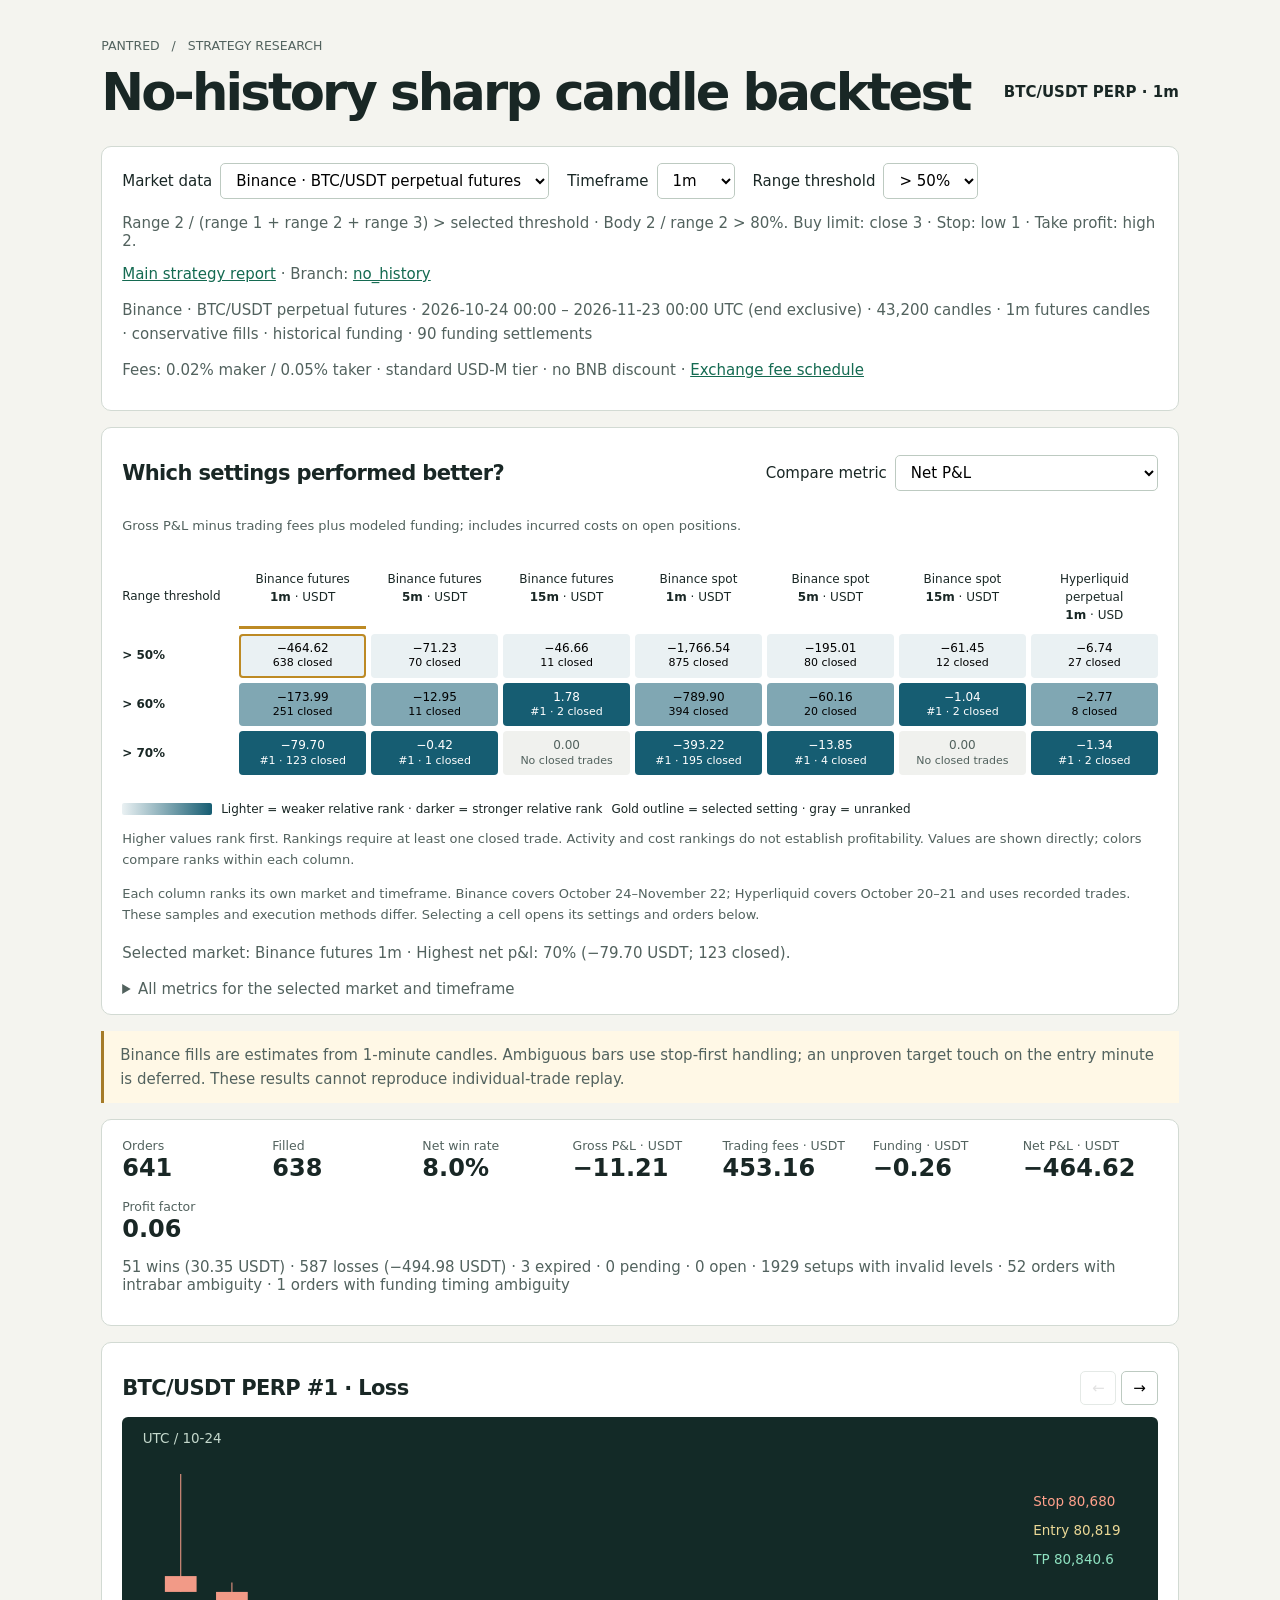
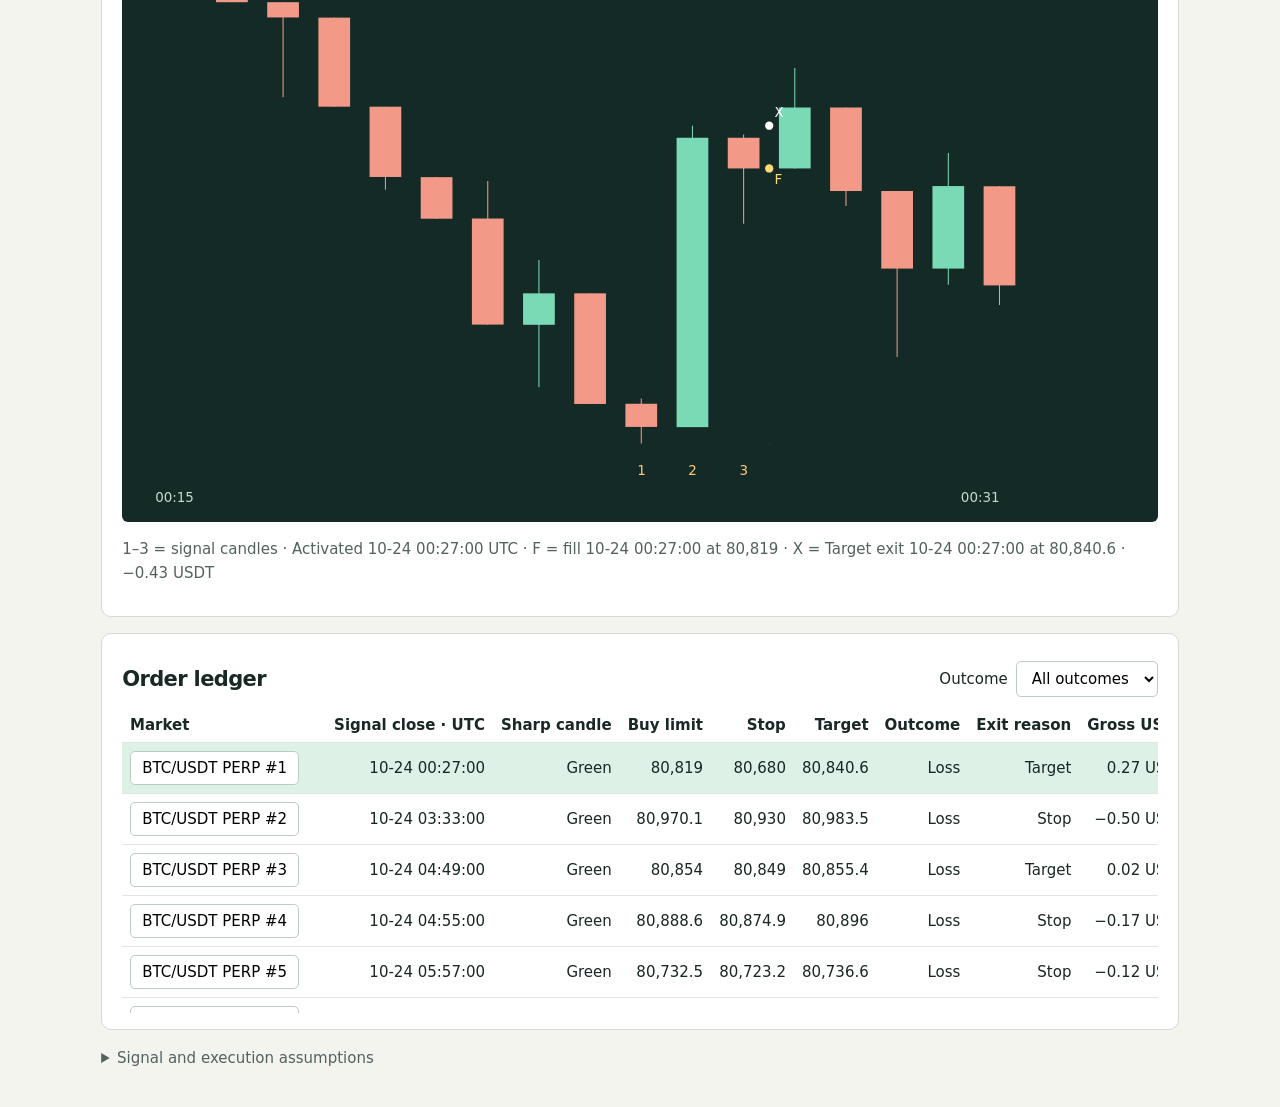
==== no_history/index.html @ 3986bbcd "Publish no_history three-candle report (source bc26a7e)" ====
<!doctype html>
<html lang="en">
<meta charset="utf-8">
<meta name="viewport" content="width=device-width,initial-scale=1">
<meta name="description" content="Sharp-candle strategy research using Binance perpetual futures, historical funding, spot history and Hyperliquid recorded trades.">
<title>Pantred · No-history sharp candle backtest</title>
<style>
*{box-sizing:border-box}body{margin:0;background:#f4f4ef;color:#192725;font:15px Inter,system-ui,sans-serif}main{max-width:1180px;margin:auto;padding:36px 4vw}header,nav,.bar{display:flex;align-items:center;justify-content:space-between;gap:14px;flex-wrap:wrap}h1{font-size:clamp(29px,4vw,52px);margin:8px 0;letter-spacing:-.055em}h2{font-size:21px;letter-spacing:-.03em}small,p,summary{color:#52625e}summary{cursor:pointer}a{color:#146a51}select,button{font:inherit;padding:7px 11px;border:1px solid #bdcac1;background:white;border-radius:5px;cursor:pointer}select{max-width:100%}button:disabled{opacity:.4}section{background:white;padding:16px 20px;border:1px solid #d2dad3;border-radius:10px;margin:16px 0}.stats{display:grid;grid-template-columns:repeat(auto-fit,minmax(130px,1fr));gap:15px}.stats b{display:block;font-size:24px}svg{width:100%;display:block;background:#132a27;border-radius:6px}table{width:100%;border-collapse:collapse;font-variant-numeric:tabular-nums}td,th{padding:8px;text-align:right;white-space:nowrap;border-bottom:1px solid #e1e6df}td:first-child,th:first-child{text-align:left}tbody tr{cursor:pointer}tr.selected{background:#ddf1e7}.scroll{overflow:auto;max-height:305px}th{position:sticky;top:0;background:white}.loss{color:#a43f38}.win{color:#146a51}#trade{line-height:1.6}label{display:inline-flex;align-items:center;gap:8px;flex-wrap:wrap}#preview details{margin:10px 0}#preview summary{padding:6px 0}#preview svg{max-width:600px}.notice{padding:12px 16px;border-left:3px solid #a57b28;background:#fff8e6;line-height:1.6}.source{line-height:1.6}#controls{justify-content:flex-start;gap:18px}#assumptions{line-height:1.65}#loadError{color:#a43f38}
@media(max-width:550px){main{padding:22px 4vw}section{padding:14px}#controls label{width:100%;justify-content:space-between}#controls select{max-width:70%}.stats{grid-template-columns:repeat(2,1fr)}}
.comparison-scroll{overflow-x:auto}.comparison-grid{display:grid;grid-template-columns:112px repeat(var(--market-count),minmax(105px,1fr));gap:5px;min-width:880px;margin:15px 0}.comparison-grid .axis{font-size:12px;line-height:1.4;align-self:center}.comparison-grid .column{text-align:center;padding:5px;font-size:12px;line-height:1.5}.comparison-grid .column.active{box-shadow:inset 0 -3px #bd8a24}.heat-cell{position:relative;border:0;border-radius:4px;padding:7px 3px;min-height:43px;font-size:12px;font-variant-numeric:tabular-nums;line-height:1.3}.heat-cell small{display:block;color:inherit;font-size:11px}.heat-cell.current{outline:2px solid #bd8a24;outline-offset:-2px}.heat-cell.unranked{background:#f0f1ee;color:#52625e}.comparison-legend{display:flex;align-items:center;gap:9px;flex-wrap:wrap;font-size:12px;margin:12px 0}.comparison-gradient{width:90px;height:12px;background:linear-gradient(90deg,#eaf1f3,#165d72);border-radius:2px}.comparison-caption{font-size:13px;line-height:1.6}.comparison-table{max-height:440px;overflow:auto;margin-top:12px}.comparison-table td,.comparison-table th{font-size:13px}.comparison-table caption{text-align:left;padding:8px 0;color:#52625e}.comparison-table th:first-child,.comparison-table td:first-child{position:sticky;left:0;background:white;z-index:1}.comparison-table tr.selected td:first-child{background:#ddf1e7}.comparison-table th:first-child{z-index:3}#comparisonSummary{line-height:1.6}#comparisonMetric{max-width:100%}
</style>
<main>
<small>PANTRED &nbsp; / &nbsp; STRATEGY RESEARCH</small>
<header><h1>No-history sharp candle backtest</h1><strong id="marketBadge">BTC/USDT · 1m</strong></header>
<div id="interactive" hidden>
<section aria-label="Backtest selection">
<nav id="controls" aria-label="Market data and strategy parameters">
<label>Market data <select id="market"><option value="binance-futures">Binance · BTC/USDT perpetual futures</option><option value="binance">Binance · BTC/USDT spot</option><option value="hyperliquid">Hyperliquid · BTC perpetual</option></select></label>
<label>Timeframe <select id="timeframe"></select></label>
<label>Range threshold <select id="threshold"></select></label>
</nav>
<p>Range 2 / (range 1 + range 2 + range 3) &gt; selected threshold · Body 2 / range 2 &gt; 80%. Buy limit: close 3 · Stop: low 1 · Take profit: high 2.</p>
<p><a href="/pantred/">Main strategy report</a> · Branch: <a href="https://github.com/amrhsnd/pantred/tree/no_history">no_history</a></p>
<p class="source" id="datasetInfo"></p><p id="feeInfo"></p>
</section>
<section aria-labelledby="comparisonTitle">
<nav><h2 id="comparisonTitle">Which settings performed better?</h2><label>Compare metric <select id="comparisonMetric"></select></label></nav>
<p id="comparisonDescription" class="comparison-caption"></p>
<div class="comparison-scroll" role="region" aria-label="Settings comparison across markets and timeframes">
<div id="comparisonGrid" class="comparison-grid" role="group" aria-label="Metric heatmap; choose a result to open its strategy settings"></div>
</div>
<div class="comparison-legend"><span class="comparison-gradient" aria-hidden="true"></span><span>Lighter = weaker relative rank · darker = stronger relative rank</span><span>Gold outline = selected setting · gray = unranked</span></div>
<p id="comparisonRule" class="comparison-caption"></p>
<p class="comparison-caption">Each column ranks its own market and timeframe. Binance covers October 24–November 22; Hyperliquid covers October 20–21 and uses recorded trades. These samples and execution methods differ. Selecting a cell opens its settings and orders below.</p>
<p id="comparisonSummary" aria-live="polite"></p>
<details><summary>All metrics for the selected market and timeframe</summary><div class="comparison-table"><table><caption id="comparisonTableCaption"></caption><thead id="comparisonTableHead"></thead><tbody id="comparisonTableBody"></tbody></table></div></details>
</section>
<p class="notice" id="executionNote"></p>
<section><div class="stats" id="stats"></div><p id="totals"></p></section>
<section><nav><h2 id="chartTitle">Order detail</h2><div><button id="prev" aria-label="Previous order">←</button> <button id="next" aria-label="Next order">→</button></div></nav><svg id="chart" viewBox="0 0 1000 680" role="img" aria-label="Candlestick chart with signal candles, order levels, fill and exit"></svg><p id="trade"></p></section>
<section><nav><h2>Order ledger</h2><label>Outcome <select id="filter"><option>All outcomes</option><option>Win</option><option>Loss</option><option>Flat</option><option>Expired</option><option>Pending</option><option>Open</option></select></label></nav><div class="scroll"><table><thead><tr><th>Market</th><th>Signal close · UTC</th><th>Sharp candle</th><th>Buy limit</th><th>Stop</th><th>Target</th><th>Outcome</th><th>Exit reason</th><th id="grossHeader">Gross USDT</th><th id="feesHeader">Fees USDT</th><th id="fundingHeader">Funding USDT</th><th id="netHeader">Net USDT</th><th>Entry liquidity</th><th>Intrabar ambiguity</th><th>Funding timing ambiguity</th></tr></thead><tbody id="rows"></tbody></table></div></section>
<details id="assumptions"><summary>Signal and execution assumptions</summary>
<p>Only the last three completed candles are used. Length means high minus low, including wicks. Candle 2 is sharp when its range is strictly greater than <span id="thresholdText"></span>% of the sum of all three ranges, and its body |close − open| is strictly greater than 80% of its own range. No earlier history or color filter is used; zero-range candles cannot be sharp.</p>
<p>Both sharp colors can generate buys, regardless of candle 3’s color. The buy limit is close 3, stop is low 1, and take profit is high 2. Only stop &lt; entry &lt; target qualifies. Orders activate after candle 3 and expire after 10 minutes if unfilled, for every signal timeframe. Filled positions remain open until an exit or the end of available data.</p>
<p>Each order uses 1,000 units of the quote currency as independent notional and can overlap others. This is a setup study without an account balance or capital constraint. Net P&amp;L deducts all incurred trading fees including open entry fees and includes available historical futures funding; unrealized gains/losses are excluded. Win rate and profit factor use closed trades after fees and modeled funding. Leverage, margin/liquidation, extra slippage, queue priority, exchange order-size rounding and liquidity constraints are not modeled. Historical funding is included for Binance futures; Hyperliquid funding remains excluded from its original replay.</p>
<p id="executionDetails"></p><p id="fundingDetails"></p><p>Fee schedules are tier assumptions, not authenticated account rates or a reconstruction of historical promotions. Binance's standard spot and USD-M fee assumptions were checked November 23, 2026. <a href="https://www.binance.com/en/fee/trading">Binance spot fees</a> · <a href="https://www.binance.com/en/fee/futureFee">Binance futures fees</a> · <a href="https://hyperliquid.gitbook.io/hyperliquid-docs/trading/fees">Hyperliquid fees</a>.</p>
</details>
</div>
<p id="loadError" hidden>The interactive view could not start. A limited Binance 1m preview is shown below.</p>
<section id="preview"><p><b>Binance BTC/USDT perpetual futures · October 24–November 22, 2026 · 1m.</b> Limited preview: up to three orders per setting. Enable JavaScript for complete results and the market/timeframe selectors. Futures fees use 0.02% maker / 0.05% taker, with historical funding and conservative minute-candle fills.</p><p>Choose a setting, then tap an order to see its chart. F marks the fill and X marks the exit.</p><details open><summary><b>&gt; 50% range threshold</b> · net $-2.61</summary><p>3 orders · 3 filled</p><details open><summary>#1 · 10-24 00:27:00 UTC · Loss · net $-0.43</summary><p>Entry 80819 · Stop 80680 · Target 80840.6</p><svg viewBox="0 0 336 284" role="img" aria-label="BTC candlesticks with entry, stop and target"><path stroke="#f29a87" d="M19.43 25.00V70.77"/><path stroke="#f29a87" stroke-width="14.17" d="M19.43 25.10v45.56"/><path stroke="#f29a87" d="M42.29 70.67V113.09"/><path stroke="#f29a87" stroke-width="14.17" d="M42.29 70.67v35.95"/><path stroke="#f29a87" d="M65.14 106.61V128.08"/><path stroke="#f29a87" stroke-width="14.17" d="M65.14 106.71v21.26"/><path stroke="#f29a87" d="M88.00 108.64V182.25"/><path stroke="#f29a87" stroke-width="14.17" d="M88.00 127.87v54.27"/><path stroke="#7adab5" d="M110.86 149.04V214.14"/><path stroke="#7adab5" stroke-width="14.17" d="M110.86 182.25v-16.10"/><path stroke="#f29a87" d="M133.71 166.15V222.75"/><path stroke="#f29a87" stroke-width="14.17" d="M133.71 166.15v56.60"/><path stroke="#f29a87" d="M156.57 220.02V243.00"/><path stroke="#f29a87" stroke-width="14.17" d="M156.57 222.65v11.85"/><text x="156.57" y="259" text-anchor="middle" fill="white" font-size="10">1</text><path stroke="#7adab5" d="M179.43 80.39V234.60"/><path stroke="#7adab5" stroke-width="14.17" d="M179.43 234.60v-148.03"/><text x="179.43" y="259" text-anchor="middle" fill="white" font-size="10">2</text><path stroke="#f29a87" d="M202.29 84.94V130.61"/><path stroke="#f29a87" stroke-width="14.17" d="M202.29 86.56v15.69"/><text x="202.29" y="259" text-anchor="middle" fill="white" font-size="10">3</text><path stroke="#7adab5" d="M225.14 50.82V102.36"/><path stroke="#7adab5" stroke-width="14.17" d="M225.14 102.26v-31.19"/><path stroke="#f29a87" d="M248.00 71.07V121.50"/><path stroke="#f29a87" stroke-width="14.17" d="M248.00 71.07v42.73"/><path stroke="#f29a87" d="M270.86 113.80V198.75"/><path stroke="#f29a87" stroke-width="14.17" d="M270.86 113.80v39.69"/><path stroke="#7adab5" d="M293.71 94.36V161.79"/><path stroke="#7adab5" stroke-width="14.17" d="M293.71 153.49v-42.22"/><path stroke="#f29a87" d="M316.57 111.27V172.12"/><path stroke="#f29a87" stroke-width="14.17" d="M316.57 111.37v50.73"/><path stroke="#ffdb77" stroke-dasharray="4 2" d="M213.71 102.26H213.71"/><path stroke="#ffa18b" stroke-dasharray="4 2" d="M213.71 243.00H213.71"/><path stroke="#8ee1c0" stroke-dasharray="4 2" d="M213.71 80.39H213.71"/><circle cx="213.71" cy="102.26" r="2.8" fill="white"/><text x="213.71" y="116.26" fill="white" font-size="12">F</text><circle cx="213.71" cy="80.39" r="2.8" fill="white"/><text x="213.71" y="75.39" fill="white" font-size="12">X</text><text x="8" y="278" fill="white" font-size="11">10-24 00:18:00 UTC</text></svg></details><details ><summary>#2 · 10-24 03:33:00 UTC · Loss · net $-1.49</summary><p>Entry 80970.1 · Stop 80930 · Target 80983.5</p><svg viewBox="0 0 336 284" role="img" aria-label="BTC candlesticks with entry, stop and target"><path stroke="#f29a87" d="M16.42 94.85V141.68"/><path stroke="#f29a87" stroke-width="10.44" d="M16.42 128.63v4.09"/><path stroke="#f29a87" d="M33.26 132.46V188.50"/><path stroke="#f29a87" stroke-width="10.44" d="M33.26 132.46v35.82"/><path stroke="#7adab5" d="M50.11 168.03V168.29"/><path stroke="#7adab5" stroke-width="10.44" d="M50.11 168.29v0.70"/><path stroke="#f29a87" d="M66.95 168.03V180.06"/><path stroke="#f29a87" stroke-width="10.44" d="M66.95 168.29v11.51"/><path stroke="#7adab5" d="M83.79 179.80V180.06"/><path stroke="#7adab5" stroke-width="10.44" d="M83.79 180.06v-0.26"/><path stroke="#7adab5" d="M100.63 179.29V180.06"/><path stroke="#7adab5" stroke-width="10.44" d="M100.63 180.06v-0.51"/><path stroke="#f29a87" d="M117.47 179.29V192.85"/><path stroke="#f29a87" stroke-width="10.44" d="M117.47 179.54v13.31"/><text x="117.47" y="259" text-anchor="middle" fill="white" font-size="10">1</text><path stroke="#7adab5" d="M134.32 55.96V192.59"/><path stroke="#7adab5" stroke-width="10.44" d="M134.32 192.59v-136.38"/><text x="134.32" y="259" text-anchor="middle" fill="white" font-size="10">2</text><path stroke="#f29a87" d="M151.16 25.00V90.25"/><path stroke="#f29a87" stroke-width="10.44" d="M151.16 56.22v34.03"/><text x="151.16" y="259" text-anchor="middle" fill="white" font-size="10">3</text><path stroke="#7adab5" d="M168.00 72.85V90.25"/><path stroke="#7adab5" stroke-width="10.44" d="M168.00 90.25v-17.40"/><path stroke="#f29a87" d="M184.84 72.85V103.30"/><path stroke="#f29a87" stroke-width="10.44" d="M184.84 73.10v30.19"/><path stroke="#f29a87" d="M201.68 103.04V149.35"/><path stroke="#f29a87" stroke-width="10.44" d="M201.68 103.30v45.80"/><path stroke="#f29a87" d="M218.53 142.70V184.41"/><path stroke="#f29a87" stroke-width="10.44" d="M218.53 149.35v17.65"/><path stroke="#7adab5" d="M235.37 141.68V167.01"/><path stroke="#7adab5" stroke-width="10.44" d="M235.37 166.75v-24.82"/><path stroke="#f29a87" d="M252.21 141.68V235.32"/><path stroke="#f29a87" stroke-width="10.44" d="M252.21 141.68v93.39"/><path stroke="#7adab5" d="M269.05 227.90V235.32"/><path stroke="#7adab5" stroke-width="10.44" d="M269.05 235.32v-7.16"/><path stroke="#7adab5" d="M285.89 218.95V243.00"/><path stroke="#7adab5" stroke-width="10.44" d="M285.89 228.16v-8.96"/><path stroke="#7adab5" d="M302.74 192.85V219.20"/><path stroke="#7adab5" stroke-width="10.44" d="M302.74 219.20v-26.10"/><path stroke="#7adab5" d="M319.58 187.48V193.11"/><path stroke="#7adab5" stroke-width="10.44" d="M319.58 192.85v-5.12"/><path stroke="#ffdb77" stroke-dasharray="4 2" d="M159.58 90.25H243.79"/><path stroke="#ffa18b" stroke-dasharray="4 2" d="M159.58 192.85H243.79"/><path stroke="#8ee1c0" stroke-dasharray="4 2" d="M159.58 55.96H243.79"/><circle cx="159.58" cy="90.25" r="2.8" fill="white"/><text x="159.58" y="104.25" fill="white" font-size="12">F</text><circle cx="243.79" cy="192.85" r="2.8" fill="white"/><text x="243.79" y="187.85" fill="white" font-size="12">X</text><text x="8" y="278" fill="white" font-size="11">10-24 03:24:00 UTC</text></svg></details><details ><summary>#3 · 10-24 04:49:00 UTC · Loss · net $-0.68</summary><p>Entry 80854 · Stop 80849 · Target 80855.4</p><svg viewBox="0 0 336 284" role="img" aria-label="BTC candlesticks with entry, stop and target"><path stroke="#7adab5" d="M19.43 173.43V215.17"/><path stroke="#7adab5" stroke-width="14.17" d="M19.43 215.17v-41.74"/><path stroke="#7adab5" d="M42.29 173.43V173.89"/><path stroke="#7adab5" stroke-width="14.17" d="M42.29 173.89v-0.46"/><path stroke="#f29a87" d="M65.14 173.43V219.81"/><path stroke="#f29a87" stroke-width="14.17" d="M65.14 173.89v45.92"/><path stroke="#7adab5" d="M88.00 219.34V219.81"/><path stroke="#7adab5" stroke-width="14.17" d="M88.00 219.81v0.70"/><path stroke="#7adab5" d="M110.86 171.11V219.81"/><path stroke="#7adab5" stroke-width="14.17" d="M110.86 219.81v-48.24"/><path stroke="#f29a87" d="M133.71 171.57V238.36"/><path stroke="#f29a87" stroke-width="14.17" d="M133.71 171.57v66.79"/><path stroke="#f29a87" d="M156.57 237.90V243.00"/><path stroke="#f29a87" stroke-width="14.17" d="M156.57 237.90v3.25"/><text x="156.57" y="259" text-anchor="middle" fill="white" font-size="10">1</text><path stroke="#7adab5" d="M179.43 213.31V241.14"/><path stroke="#7adab5" stroke-width="14.17" d="M179.43 241.14v-27.37"/><text x="179.43" y="259" text-anchor="middle" fill="white" font-size="10">2</text><path stroke="#f29a87" d="M202.29 205.89V219.81"/><path stroke="#f29a87" stroke-width="14.17" d="M202.29 213.78v6.03"/><text x="202.29" y="259" text-anchor="middle" fill="white" font-size="10">3</text><path stroke="#7adab5" d="M225.14 173.43V219.81"/><path stroke="#7adab5" stroke-width="14.17" d="M225.14 219.81v-45.92"/><path stroke="#7adab5" d="M248.00 132.14V173.89"/><path stroke="#7adab5" stroke-width="14.17" d="M248.00 173.89v-41.28"/><path stroke="#7adab5" d="M270.86 122.40V132.61"/><path stroke="#7adab5" stroke-width="14.17" d="M270.86 132.61v-10.20"/><path stroke="#7adab5" d="M293.71 122.40V122.87"/><path stroke="#7adab5" stroke-width="14.17" d="M293.71 122.87v-0.46"/><path stroke="#7adab5" d="M316.57 25.00V122.87"/><path stroke="#7adab5" stroke-width="14.17" d="M316.57 122.87v-97.40"/><path stroke="#ffdb77" stroke-dasharray="4 2" d="M213.71 219.81H213.71"/><path stroke="#ffa18b" stroke-dasharray="4 2" d="M213.71 243.00H213.71"/><path stroke="#8ee1c0" stroke-dasharray="4 2" d="M213.71 213.31H213.71"/><circle cx="213.71" cy="219.81" r="2.8" fill="white"/><text x="213.71" y="233.81" fill="white" font-size="12">F</text><circle cx="213.71" cy="213.31" r="2.8" fill="white"/><text x="213.71" y="208.31" fill="white" font-size="12">X</text><text x="8" y="278" fill="white" font-size="11">10-24 04:40:00 UTC</text></svg></details></details><details ><summary><b>&gt; 60% range threshold</b> · net $-3.10</summary><p>3 orders · 3 filled</p><details ><summary>#1 · 10-24 00:27:00 UTC · Loss · net $-0.43</summary><p>Entry 80819 · Stop 80680 · Target 80840.6</p><svg viewBox="0 0 336 284" role="img" aria-label="BTC candlesticks with entry, stop and target"><path stroke="#f29a87" d="M19.43 25.00V70.77"/><path stroke="#f29a87" stroke-width="14.17" d="M19.43 25.10v45.56"/><path stroke="#f29a87" d="M42.29 70.67V113.09"/><path stroke="#f29a87" stroke-width="14.17" d="M42.29 70.67v35.95"/><path stroke="#f29a87" d="M65.14 106.61V128.08"/><path stroke="#f29a87" stroke-width="14.17" d="M65.14 106.71v21.26"/><path stroke="#f29a87" d="M88.00 108.64V182.25"/><path stroke="#f29a87" stroke-width="14.17" d="M88.00 127.87v54.27"/><path stroke="#7adab5" d="M110.86 149.04V214.14"/><path stroke="#7adab5" stroke-width="14.17" d="M110.86 182.25v-16.10"/><path stroke="#f29a87" d="M133.71 166.15V222.75"/><path stroke="#f29a87" stroke-width="14.17" d="M133.71 166.15v56.60"/><path stroke="#f29a87" d="M156.57 220.02V243.00"/><path stroke="#f29a87" stroke-width="14.17" d="M156.57 222.65v11.85"/><text x="156.57" y="259" text-anchor="middle" fill="white" font-size="10">1</text><path stroke="#7adab5" d="M179.43 80.39V234.60"/><path stroke="#7adab5" stroke-width="14.17" d="M179.43 234.60v-148.03"/><text x="179.43" y="259" text-anchor="middle" fill="white" font-size="10">2</text><path stroke="#f29a87" d="M202.29 84.94V130.61"/><path stroke="#f29a87" stroke-width="14.17" d="M202.29 86.56v15.69"/><text x="202.29" y="259" text-anchor="middle" fill="white" font-size="10">3</text><path stroke="#7adab5" d="M225.14 50.82V102.36"/><path stroke="#7adab5" stroke-width="14.17" d="M225.14 102.26v-31.19"/><path stroke="#f29a87" d="M248.00 71.07V121.50"/><path stroke="#f29a87" stroke-width="14.17" d="M248.00 71.07v42.73"/><path stroke="#f29a87" d="M270.86 113.80V198.75"/><path stroke="#f29a87" stroke-width="14.17" d="M270.86 113.80v39.69"/><path stroke="#7adab5" d="M293.71 94.36V161.79"/><path stroke="#7adab5" stroke-width="14.17" d="M293.71 153.49v-42.22"/><path stroke="#f29a87" d="M316.57 111.27V172.12"/><path stroke="#f29a87" stroke-width="14.17" d="M316.57 111.37v50.73"/><path stroke="#ffdb77" stroke-dasharray="4 2" d="M213.71 102.26H213.71"/><path stroke="#ffa18b" stroke-dasharray="4 2" d="M213.71 243.00H213.71"/><path stroke="#8ee1c0" stroke-dasharray="4 2" d="M213.71 80.39H213.71"/><circle cx="213.71" cy="102.26" r="2.8" fill="white"/><text x="213.71" y="116.26" fill="white" font-size="12">F</text><circle cx="213.71" cy="80.39" r="2.8" fill="white"/><text x="213.71" y="75.39" fill="white" font-size="12">X</text><text x="8" y="278" fill="white" font-size="11">10-24 00:18:00 UTC</text></svg></details><details ><summary>#2 · 10-24 03:33:00 UTC · Loss · net $-1.49</summary><p>Entry 80970.1 · Stop 80930 · Target 80983.5</p><svg viewBox="0 0 336 284" role="img" aria-label="BTC candlesticks with entry, stop and target"><path stroke="#f29a87" d="M16.42 94.85V141.68"/><path stroke="#f29a87" stroke-width="10.44" d="M16.42 128.63v4.09"/><path stroke="#f29a87" d="M33.26 132.46V188.50"/><path stroke="#f29a87" stroke-width="10.44" d="M33.26 132.46v35.82"/><path stroke="#7adab5" d="M50.11 168.03V168.29"/><path stroke="#7adab5" stroke-width="10.44" d="M50.11 168.29v0.70"/><path stroke="#f29a87" d="M66.95 168.03V180.06"/><path stroke="#f29a87" stroke-width="10.44" d="M66.95 168.29v11.51"/><path stroke="#7adab5" d="M83.79 179.80V180.06"/><path stroke="#7adab5" stroke-width="10.44" d="M83.79 180.06v-0.26"/><path stroke="#7adab5" d="M100.63 179.29V180.06"/><path stroke="#7adab5" stroke-width="10.44" d="M100.63 180.06v-0.51"/><path stroke="#f29a87" d="M117.47 179.29V192.85"/><path stroke="#f29a87" stroke-width="10.44" d="M117.47 179.54v13.31"/><text x="117.47" y="259" text-anchor="middle" fill="white" font-size="10">1</text><path stroke="#7adab5" d="M134.32 55.96V192.59"/><path stroke="#7adab5" stroke-width="10.44" d="M134.32 192.59v-136.38"/><text x="134.32" y="259" text-anchor="middle" fill="white" font-size="10">2</text><path stroke="#f29a87" d="M151.16 25.00V90.25"/><path stroke="#f29a87" stroke-width="10.44" d="M151.16 56.22v34.03"/><text x="151.16" y="259" text-anchor="middle" fill="white" font-size="10">3</text><path stroke="#7adab5" d="M168.00 72.85V90.25"/><path stroke="#7adab5" stroke-width="10.44" d="M168.00 90.25v-17.40"/><path stroke="#f29a87" d="M184.84 72.85V103.30"/><path stroke="#f29a87" stroke-width="10.44" d="M184.84 73.10v30.19"/><path stroke="#f29a87" d="M201.68 103.04V149.35"/><path stroke="#f29a87" stroke-width="10.44" d="M201.68 103.30v45.80"/><path stroke="#f29a87" d="M218.53 142.70V184.41"/><path stroke="#f29a87" stroke-width="10.44" d="M218.53 149.35v17.65"/><path stroke="#7adab5" d="M235.37 141.68V167.01"/><path stroke="#7adab5" stroke-width="10.44" d="M235.37 166.75v-24.82"/><path stroke="#f29a87" d="M252.21 141.68V235.32"/><path stroke="#f29a87" stroke-width="10.44" d="M252.21 141.68v93.39"/><path stroke="#7adab5" d="M269.05 227.90V235.32"/><path stroke="#7adab5" stroke-width="10.44" d="M269.05 235.32v-7.16"/><path stroke="#7adab5" d="M285.89 218.95V243.00"/><path stroke="#7adab5" stroke-width="10.44" d="M285.89 228.16v-8.96"/><path stroke="#7adab5" d="M302.74 192.85V219.20"/><path stroke="#7adab5" stroke-width="10.44" d="M302.74 219.20v-26.10"/><path stroke="#7adab5" d="M319.58 187.48V193.11"/><path stroke="#7adab5" stroke-width="10.44" d="M319.58 192.85v-5.12"/><path stroke="#ffdb77" stroke-dasharray="4 2" d="M159.58 90.25H243.79"/><path stroke="#ffa18b" stroke-dasharray="4 2" d="M159.58 192.85H243.79"/><path stroke="#8ee1c0" stroke-dasharray="4 2" d="M159.58 55.96H243.79"/><circle cx="159.58" cy="90.25" r="2.8" fill="white"/><text x="159.58" y="104.25" fill="white" font-size="12">F</text><circle cx="243.79" cy="192.85" r="2.8" fill="white"/><text x="243.79" y="187.85" fill="white" font-size="12">X</text><text x="8" y="278" fill="white" font-size="11">10-24 03:24:00 UTC</text></svg></details><details ><summary>#3 · 10-24 04:55:00 UTC · Loss · net $-1.17</summary><p>Entry 80888.6 · Stop 80874.9 · Target 80896</p><svg viewBox="0 0 336 284" role="img" aria-label="BTC candlesticks with entry, stop and target"><path stroke="#f29a87" d="M18.00 194.31V198.37"/><path stroke="#f29a87" stroke-width="12.40" d="M18.00 194.31v2.58"/><path stroke="#7adab5" d="M38.00 174.76V196.89"/><path stroke="#7adab5" stroke-width="12.40" d="M38.00 196.89v-21.76"/><path stroke="#f29a87" d="M58.00 168.86V179.92"/><path stroke="#f29a87" stroke-width="12.40" d="M58.00 175.13v4.80"/><path stroke="#7adab5" d="M78.00 143.04V179.92"/><path stroke="#7adab5" stroke-width="12.40" d="M78.00 179.92v-36.52"/><path stroke="#7adab5" d="M98.00 110.21V143.41"/><path stroke="#7adab5" stroke-width="12.40" d="M98.00 143.41v-32.83"/><path stroke="#7adab5" d="M118.00 102.46V110.58"/><path stroke="#7adab5" stroke-width="12.40" d="M118.00 110.58v-8.12"/><path stroke="#7adab5" d="M138.00 102.46V102.83"/><path stroke="#7adab5" stroke-width="12.40" d="M138.00 102.83v-0.37"/><text x="138.00" y="259" text-anchor="middle" fill="white" font-size="10">1</text><path stroke="#7adab5" d="M158.00 25.00V102.83"/><path stroke="#7adab5" stroke-width="12.40" d="M158.00 102.83v-77.46"/><text x="158.00" y="259" text-anchor="middle" fill="white" font-size="10">2</text><path stroke="#f29a87" d="M178.00 25.00V52.30"/><path stroke="#f29a87" stroke-width="12.40" d="M178.00 25.00v27.30"/><text x="178.00" y="259" text-anchor="middle" fill="white" font-size="10">3</text><path stroke="#7adab5" d="M198.00 47.13V102.46"/><path stroke="#7adab5" stroke-width="12.40" d="M198.00 52.30v-5.16"/><path stroke="#7adab5" d="M218.00 41.97V47.13"/><path stroke="#7adab5" stroke-width="12.40" d="M218.00 47.13v-5.16"/><path stroke="#f29a87" d="M238.00 41.97V132.71"/><path stroke="#f29a87" stroke-width="12.40" d="M238.00 42.34v90.37"/><path stroke="#f29a87" d="M258.00 132.34V132.71"/><path stroke="#f29a87" stroke-width="12.40" d="M258.00 132.34v0.37"/><path stroke="#f29a87" d="M278.00 132.71V170.70"/><path stroke="#f29a87" stroke-width="12.40" d="M278.00 132.71v35.78"/><path stroke="#7adab5" d="M298.00 158.53V168.49"/><path stroke="#7adab5" stroke-width="12.40" d="M298.00 168.49v-9.59"/><path stroke="#f29a87" d="M318.00 158.53V243.00"/><path stroke="#f29a87" stroke-width="12.40" d="M318.00 158.90v84.10"/><path stroke="#ffdb77" stroke-dasharray="4 2" d="M188.00 52.30H228.00"/><path stroke="#ffa18b" stroke-dasharray="4 2" d="M188.00 102.83H228.00"/><path stroke="#8ee1c0" stroke-dasharray="4 2" d="M188.00 25.00H228.00"/><circle cx="188.00" cy="52.30" r="2.8" fill="white"/><text x="188.00" y="66.30" fill="white" font-size="12">F</text><circle cx="228.00" cy="102.83" r="2.8" fill="white"/><text x="228.00" y="97.83" fill="white" font-size="12">X</text><text x="8" y="278" fill="white" font-size="11">10-24 04:46:00 UTC</text></svg></details></details><details ><summary><b>&gt; 70% range threshold</b> · net $-2.27</summary><p>3 orders · 3 filled</p><details ><summary>#1 · 10-24 04:55:00 UTC · Loss · net $-1.17</summary><p>Entry 80888.6 · Stop 80874.9 · Target 80896</p><svg viewBox="0 0 336 284" role="img" aria-label="BTC candlesticks with entry, stop and target"><path stroke="#f29a87" d="M18.00 194.31V198.37"/><path stroke="#f29a87" stroke-width="12.40" d="M18.00 194.31v2.58"/><path stroke="#7adab5" d="M38.00 174.76V196.89"/><path stroke="#7adab5" stroke-width="12.40" d="M38.00 196.89v-21.76"/><path stroke="#f29a87" d="M58.00 168.86V179.92"/><path stroke="#f29a87" stroke-width="12.40" d="M58.00 175.13v4.80"/><path stroke="#7adab5" d="M78.00 143.04V179.92"/><path stroke="#7adab5" stroke-width="12.40" d="M78.00 179.92v-36.52"/><path stroke="#7adab5" d="M98.00 110.21V143.41"/><path stroke="#7adab5" stroke-width="12.40" d="M98.00 143.41v-32.83"/><path stroke="#7adab5" d="M118.00 102.46V110.58"/><path stroke="#7adab5" stroke-width="12.40" d="M118.00 110.58v-8.12"/><path stroke="#7adab5" d="M138.00 102.46V102.83"/><path stroke="#7adab5" stroke-width="12.40" d="M138.00 102.83v-0.37"/><text x="138.00" y="259" text-anchor="middle" fill="white" font-size="10">1</text><path stroke="#7adab5" d="M158.00 25.00V102.83"/><path stroke="#7adab5" stroke-width="12.40" d="M158.00 102.83v-77.46"/><text x="158.00" y="259" text-anchor="middle" fill="white" font-size="10">2</text><path stroke="#f29a87" d="M178.00 25.00V52.30"/><path stroke="#f29a87" stroke-width="12.40" d="M178.00 25.00v27.30"/><text x="178.00" y="259" text-anchor="middle" fill="white" font-size="10">3</text><path stroke="#7adab5" d="M198.00 47.13V102.46"/><path stroke="#7adab5" stroke-width="12.40" d="M198.00 52.30v-5.16"/><path stroke="#7adab5" d="M218.00 41.97V47.13"/><path stroke="#7adab5" stroke-width="12.40" d="M218.00 47.13v-5.16"/><path stroke="#f29a87" d="M238.00 41.97V132.71"/><path stroke="#f29a87" stroke-width="12.40" d="M238.00 42.34v90.37"/><path stroke="#f29a87" d="M258.00 132.34V132.71"/><path stroke="#f29a87" stroke-width="12.40" d="M258.00 132.34v0.37"/><path stroke="#f29a87" d="M278.00 132.71V170.70"/><path stroke="#f29a87" stroke-width="12.40" d="M278.00 132.71v35.78"/><path stroke="#7adab5" d="M298.00 158.53V168.49"/><path stroke="#7adab5" stroke-width="12.40" d="M298.00 168.49v-9.59"/><path stroke="#f29a87" d="M318.00 158.53V243.00"/><path stroke="#f29a87" stroke-width="12.40" d="M318.00 158.90v84.10"/><path stroke="#ffdb77" stroke-dasharray="4 2" d="M188.00 52.30H228.00"/><path stroke="#ffa18b" stroke-dasharray="4 2" d="M188.00 102.83H228.00"/><path stroke="#8ee1c0" stroke-dasharray="4 2" d="M188.00 25.00H228.00"/><circle cx="188.00" cy="52.30" r="2.8" fill="white"/><text x="188.00" y="66.30" fill="white" font-size="12">F</text><circle cx="228.00" cy="102.83" r="2.8" fill="white"/><text x="228.00" y="97.83" fill="white" font-size="12">X</text><text x="8" y="278" fill="white" font-size="11">10-24 04:46:00 UTC</text></svg></details><details ><summary>#2 · 10-24 11:33:00 UTC · Loss · net $-0.40</summary><p>Entry 80559.1 · Stop 80535.7 · Target 80559.2</p><svg viewBox="0 0 336 284" role="img" aria-label="BTC candlesticks with entry, stop and target"><path stroke="#7adab5" d="M18.67 142.75V194.79"/><path stroke="#7adab5" stroke-width="13.23" d="M18.67 194.37v-51.62"/><path stroke="#f29a87" d="M40.00 142.75V143.60"/><path stroke="#f29a87" stroke-width="13.23" d="M40.00 142.75v0.43"/><path stroke="#7adab5" d="M61.33 143.17V143.60"/><path stroke="#7adab5" stroke-width="13.23" d="M61.33 143.60v-0.43"/><path stroke="#f29a87" d="M82.67 143.17V181.99"/><path stroke="#f29a87" stroke-width="13.23" d="M82.67 143.17v38.82"/><path stroke="#f29a87" d="M104.00 181.57V243.00"/><path stroke="#f29a87" stroke-width="13.23" d="M104.00 181.99v61.01"/><path stroke="#7adab5" d="M125.33 242.57V243.00"/><path stroke="#7adab5" stroke-width="13.23" d="M125.33 243.00v-0.43"/><path stroke="#f29a87" d="M146.67 242.57V243.00"/><path stroke="#f29a87" stroke-width="13.23" d="M146.67 242.57v0.43"/><text x="146.67" y="259" text-anchor="middle" fill="white" font-size="10">1</text><path stroke="#7adab5" d="M168.00 142.75V243.00"/><path stroke="#7adab5" stroke-width="13.23" d="M168.00 243.00v-100.25"/><text x="168.00" y="259" text-anchor="middle" fill="white" font-size="10">2</text><path stroke="#f29a87" d="M189.33 142.75V143.17"/><path stroke="#f29a87" stroke-width="13.23" d="M189.33 142.75v0.43"/><text x="189.33" y="259" text-anchor="middle" fill="white" font-size="10">3</text><path stroke="#f29a87" d="M210.67 142.75V147.86"/><path stroke="#f29a87" stroke-width="13.23" d="M210.67 142.75v4.69"/><path stroke="#f29a87" d="M232.00 54.01V178.58"/><path stroke="#f29a87" stroke-width="13.23" d="M232.00 147.86v30.29"/><path stroke="#7adab5" d="M253.33 41.64V178.58"/><path stroke="#7adab5" stroke-width="13.23" d="M253.33 178.58v-136.94"/><path stroke="#7adab5" d="M274.67 33.53V42.92"/><path stroke="#7adab5" stroke-width="13.23" d="M274.67 41.64v-0.85"/><path stroke="#7adab5" d="M296.00 25.00V41.21"/><path stroke="#7adab5" stroke-width="13.23" d="M296.00 41.21v-15.78"/><path stroke="#f29a87" d="M317.33 25.00V62.12"/><path stroke="#f29a87" stroke-width="13.23" d="M317.33 25.00v36.69"/><path stroke="#ffdb77" stroke-dasharray="4 2" d="M200.00 143.17H221.33"/><path stroke="#ffa18b" stroke-dasharray="4 2" d="M200.00 243.00H221.33"/><path stroke="#8ee1c0" stroke-dasharray="4 2" d="M200.00 142.75H221.33"/><circle cx="200.00" cy="143.17" r="2.8" fill="white"/><text x="200.00" y="157.17" fill="white" font-size="12">F</text><circle cx="221.33" cy="142.75" r="2.8" fill="white"/><text x="221.33" y="137.75" fill="white" font-size="12">X</text><text x="8" y="278" fill="white" font-size="11">10-24 11:24:00 UTC</text></svg></details><details ><summary>#3 · 10-24 12:11:00 UTC · Loss · net $-0.70</summary><p>Entry 80568.3 · Stop 80554.3 · Target 80568.4</p><svg viewBox="0 0 336 284" role="img" aria-label="BTC candlesticks with entry, stop and target"><path stroke="#7adab5" d="M19.43 166.14V243.00"/><path stroke="#7adab5" stroke-width="14.17" d="M19.43 173.50v-6.00"/><path stroke="#7adab5" d="M42.29 80.18V171.17"/><path stroke="#7adab5" stroke-width="14.17" d="M42.29 167.49v-87.32"/><path stroke="#f29a87" d="M65.14 80.18V156.07"/><path stroke="#f29a87" stroke-width="14.17" d="M65.14 80.18v29.62"/><path stroke="#7adab5" d="M88.00 80.18V109.61"/><path stroke="#7adab5" stroke-width="14.17" d="M88.00 109.61v-6.58"/><path stroke="#f29a87" d="M110.86 103.02V116.58"/><path stroke="#f29a87" stroke-width="14.17" d="M110.86 103.22v13.36"/><path stroke="#f29a87" d="M133.71 116.38V140.20"/><path stroke="#f29a87" stroke-width="14.17" d="M133.71 116.58v23.43"/><path stroke="#f29a87" d="M156.57 140.20V143.29"/><path stroke="#f29a87" stroke-width="14.17" d="M156.57 140.20v2.90"/><text x="156.57" y="259" text-anchor="middle" fill="white" font-size="10">1</text><path stroke="#7adab5" d="M179.43 115.99V143.29"/><path stroke="#7adab5" stroke-width="14.17" d="M179.43 143.29v-27.30"/><text x="179.43" y="259" text-anchor="middle" fill="white" font-size="10">2</text><path stroke="#7adab5" d="M202.29 115.99V116.19"/><path stroke="#7adab5" stroke-width="14.17" d="M202.29 116.19v0.70"/><text x="202.29" y="259" text-anchor="middle" fill="white" font-size="10">3</text><path stroke="#7adab5" d="M225.14 87.73V116.19"/><path stroke="#7adab5" stroke-width="14.17" d="M225.14 116.19v-28.46"/><path stroke="#7adab5" d="M248.00 25.00V87.92"/><path stroke="#7adab5" stroke-width="14.17" d="M248.00 87.73v-33.49"/><path stroke="#f29a87" d="M270.86 54.23V63.33"/><path stroke="#f29a87" stroke-width="14.17" d="M270.86 54.43v8.91"/><path stroke="#7adab5" d="M293.71 61.98V63.33"/><path stroke="#7adab5" stroke-width="14.17" d="M293.71 63.14v-1.16"/><path stroke="#f29a87" d="M316.57 61.98V93.73"/><path stroke="#f29a87" stroke-width="14.17" d="M316.57 62.17v31.56"/><path stroke="#ffdb77" stroke-dasharray="4 2" d="M213.71 116.19H213.71"/><path stroke="#ffa18b" stroke-dasharray="4 2" d="M213.71 143.29H213.71"/><path stroke="#8ee1c0" stroke-dasharray="4 2" d="M213.71 115.99H213.71"/><circle cx="213.71" cy="116.19" r="2.8" fill="white"/><text x="213.71" y="130.19" fill="white" font-size="12">F</text><circle cx="213.71" cy="115.99" r="2.8" fill="white"/><text x="213.71" y="110.99" fill="white" font-size="12">X</text><text x="8" y="278" fill="white" font-size="11">10-24 12:02:00 UTC</text></svg></details></details></section>
</main>
<script>
'use strict';
/* Shared calculations for the settings comparison; usable in the browser and Node. */
(function (root) {
  'use strict';
  const definitions = [
    {key:'net', label:'Net P&L', unit:'money', direction:'desc', description:'Gross P&L minus trading fees plus modeled funding; includes incurred costs on open positions.'},
    {key:'average_net', label:'Average net per closed trade', unit:'money', direction:'desc', description:'Total net P&L of closed trades divided by closed trades.'},
    {key:'win_rate', label:'Net win rate', unit:'percent', direction:'desc', description:'Profitable closed trades divided by all closed trades, including flat trades.'},
    {key:'profit_factor', label:'Profit factor', unit:'ratio', direction:'desc', description:'Positive closed-trade net P&L divided by the absolute sum of negative closed-trade net P&L.'},
    {key:'gross', label:'Gross P&L', unit:'money', direction:'desc', description:'Closed-trade P&L before trading fees and funding.'},
    {key:'fees', label:'Trading fees', unit:'money', direction:'asc', description:'All incurred trading fees. Lower costs can also reflect fewer filled trades.'},
    {key:'funding', label:'Funding cash flow', unit:'money', direction:'desc', description:'Modeled historical funding receipts minus payments. Available for Binance futures only.'},
    {key:'orders', label:'Orders', unit:'count', direction:'desc', description:'All valid generated orders; a larger count is activity, not profitability.'},
    {key:'filled', label:'Filled orders', unit:'count', direction:'desc', description:'Orders that filled, including positions still open.'},
    {key:'closed', label:'Closed trades', unit:'count', direction:'desc', description:'Filled trades that exited before the data ended.'},
    {key:'wins', label:'Wins', unit:'count', direction:'desc', description:'Closed trades with positive net P&L after fees and modeled funding.'},
    {key:'losses', label:'Losses', unit:'count', direction:'asc', description:'Closed trades with negative net P&L.'},
    {key:'flat', label:'Flat trades', unit:'count', direction:'desc', description:'Closed trades with zero net P&L.'},
    {key:'expired', label:'Expired orders', unit:'count', direction:'asc', description:'Orders that reached their entry expiration without filling.'},
    {key:'pending', label:'Pending orders', unit:'count', direction:'asc', description:'Unfilled orders whose entry expiration extends beyond the data end.'},
    {key:'open', label:'Open positions', unit:'count', direction:'asc', description:'Filled positions without an exit before the data ended; unrealized P&L is excluded.'},
    {key:'invalid', label:'Invalid setups', unit:'count', direction:'asc', description:'Candidate signals skipped because their entry, stop and target levels were invalid.'},
    {key:'ambiguous', label:'Intrabar ambiguity', unit:'count', direction:'asc', description:'Orders affected by unknown within-minute fill/exit ordering; candle replays only.'},
    {key:'funding_ambiguous', label:'Funding timing ambiguity', unit:'count', direction:'asc', description:'Orders with funding settlements in a possible entry/exit minute; Binance futures only.'},
  ];
  function summarize(run, market) {
    const orders=run.orders, count=status=>orders.filter(o=>o.status===status).length;
    const closedOrders=orders.filter(o=>o.pnl!=null);
    const closed=closedOrders.length;
    const gains=closedOrders.reduce((sum,o)=>sum+Math.max(0,o.pnl),0);
    const losses=closedOrders.reduce((sum,o)=>sum+Math.max(0,-o.pnl),0);
    const gross=orders.reduce((sum,o)=>sum+(o.gross??0),0);
    const fees=orders.reduce((sum,o)=>sum+o.fees,0);
    const funding=market==='binance-futures'?orders.reduce((sum,o)=>sum+(o.funding??0),0):null;
    return {
      threshold:run.threshold, orders:orders.length,
      filled:orders.filter(o=>o.fill!=null).length, closed,
      wins:count('Win'), losses:count('Loss'), flat:count('Flat'),
      expired:count('Expired'), pending:count('Pending'), open:count('Open'), invalid:run.invalid,
      gross, fees, funding, net:gross-fees+(funding??0),
      average_net:closed?closedOrders.reduce((sum,o)=>sum+o.pnl,0)/closed:null,
      win_rate:closed?100*count('Win')/closed:null,
      profit_factor:losses?gains/losses:gains?Infinity:null,
      ambiguous:market.startsWith('binance')?orders.filter(o=>o.ambiguous).length:null,
      funding_ambiguous:market==='binance-futures'?orders.filter(o=>o.funding_ambiguous).length:null,
    };
  }
  function rank(rows, key) {
    const definition=definitions.find(d=>d.key===key);
    if(!definition)throw new Error('Unknown comparison metric: '+key);
    const eligible=rows.filter(r=>r.closed>0&&r[key]!=null);
    eligible.sort((a,b)=>a[key]===b[key]?a.threshold-b.threshold:
      (a[key]<b[key]?-1:1)*(definition.direction==='asc'?1:-1));
    const ranks=new Map();
    let previous,position=0;
    eligible.forEach((row,index)=>{
      if(index===0||row[key]!==previous)position=index+1;
      previous=row[key];ranks.set(row.threshold,position);
    });
    const lastRank=Math.max(1,...ranks.values());
    return rows.map(row=>{
      const position=ranks.get(row.threshold)??null;
      return {...row,rank:position,strength:position==null?null:lastRank===1?.5:1-(position-1)/(lastRank-1)};
    });
  }
  const api={definitions,summarize,rank};
  if(typeof module!=='undefined'&&module.exports)module.exports=api;
  else root.PantredMetrics=api;
})(globalThis);

const catalog=[{"market":"binance-futures","interval":"1m","step":60000,"start":1792800000000,"end":1795392000000,"window":"2026-10-24 00:00 \u2013 2026-11-23 00:00 UTC (end exclusive)","bars":[[1792800000000,81159.9,81160.0,81133.5,81133.5],[1792800060000,81133.5,81190.7,81122.4,81147.5],[1792800120000,81147.4,81163.4,81104.8,81112.1],[1792800180000,81112.1,81125.3,81104.2,81104.2],[1792800240000,81104.2,81135.6,81104.2,81127.3],[1792800300000,81127.3,81128.1,81094.5,81094.5],[1792800360000,81094.6,81120.6,81094.5,81120.6],[1792800420000,81120.6,81120.6,81035.1,81084.1],[1792800480000,81084.0,81093.8,81029.6,81029.6],[1792800540000,81029.6,81029.7,81000.3,81005.5],[1792800600000,81005.6,81028.2,81003.0,81011.2],[1792800660000,81011.2,81011.2,80988.3,80992.4],[1792800720000,80992.4,81009.7,80992.4,81007.7],[1792800780000,81007.8,81007.8,80963.2,80963.3],[1792800840000,80963.2,80963.3,80914.5,80916.2],[1792800900000,80916.2,80967.8,80908.2,80908.2],[1792800960000,80908.2,80912.9,80903.0,80903.0],[1792801020000,80903.0,80903.1,80855.0,80895.3],[1792801080000,80895.2,80895.3,80850.1,80850.2],[1792801140000,80850.2,80850.2,80808.3,80814.7],[1792801200000,80814.6,80814.7,80793.5,80793.6],[1792801260000,80793.7,80812.7,80740.0,80740.1],[1792801320000,80740.0,80772.8,80708.5,80755.9],[1792801380000,80755.9,80755.9,80700.0,80700.0],[1792801440000,80700.1,80702.7,80680.0,80688.4],[1792801500000,80688.3,80840.6,80688.3,80834.5],[1792801560000,80834.5,80836.1,80791.0,80819.0],[1792801620000,80819.0,80869.8,80818.9,80849.8],[1792801680000,80849.8,80849.8,80800.0,80807.6],[1792801740000,80807.6,80807.6,80723.7,80768.4],[1792801800000,80768.4,80826.8,80760.2,80810.1],[1792801860000,80810.0,80810.1,80750.0,80759.9],[1792801920000,80760.0,80762.5,80729.4,80739.9],[1792801980000,80740.0,80740.0,80700.0,80716.6],[1792802040000,80716.6,80784.1,80712.1,80736.1],[1792802100000,80736.0,80736.1,80680.0,80680.0],[1792802160000,80680.0,80708.5,80660.9,80660.9],[1792802220000,80661.0,80729.4,80660.9,80682.0],[1792802280000,80682.0,80693.1,80662.5,80664.1],[1792802340000,80664.1,80664.2,80633.4,80641.9],[1792802400000,80641.9,80642.0,80595.4,80596.4],[1792802460000,80596.3,80627.0,80592.0,80616.9],[1792802520000,80616.9,80627.0,80591.2,80591.2],[1792802580000,80591.3,80591.3,80574.1,80582.4],[1792802640000,80582.3,80632.6,80582.3,80618.9],[1792802700000,80619.2,80679.7,80584.3,80643.3],[1792802760000,80643.2,80648.4,80600.0,80601.6],[1792802820000,80601.7,80645.3,80600.0,80618.8],[1792802880000,80618.7,80679.1,80614.0,80649.3],[1792802940000,80649.2,80739.7,80640.2,80709.8],[1792803000000,80709.8,80709.8,80661.5,80685.2],[1792803060000,80685.3,80685.3,80661.5,80667.3],[1792803120000,80667.2,80709.8,80667.2,80700.1],[1792803180000,80700.0,80700.1,80666.6,80666.6],[1792803240000,80666.6,80699.8,80666.6,80683.2],[1792803300000,80683.2,80683.3,80612.0,80612.0],[1792803360000,80612.0,80622.5,80580.0,80616.1],[1792803420000,80616.0,80616.1,80585.0,80616.1],[1792803480000,80616.1,80661.1,80616.0,80657.5],[1792803540000,80657.5,80657.5,80580.1,80588.3],[1792803600000,80588.3,80683.1,80588.2,80683.0],[1792803660000,80683.0,80683.1,80651.3,80658.3],[1792803720000,80658.4,80658.4,80620.9,80631.8],[1792803780000,80631.9,80631.9,80586.4,80607.2],[1792803840000,80607.3,80638.5,80604.0,80635.9],[1792803900000,80635.9,80646.1,80600.9,80620.5],[1792803960000,80620.6,80659.9,80620.5,80655.1],[1792804020000,80655.0,80707.6,80648.0,80695.0],[1792804080000,80695.1,80709.1,80690.8,80696.6],[1792804140000,80696.7,80722.9,80696.6,80722.9],[1792804200000,80723.0,80725.3,80705.4,80721.2],[1792804260000,80721.2,80752.5,80721.1,80752.5],[1792804320000,80752.4,80752.5,80721.1,80723.3],[1792804380000,80723.2,80723.3,80709.7,80710.0],[1792804440000,80710.1,80736.4,80710.0,80733.1],[1792804500000,80733.1,80793.7,80733.1,80788.4],[1792804560000,80788.4,80807.4,80785.4,80807.4],[1792804620000,80807.4,80807.4,80786.3,80807.3],[1792804680000,80807.3,80822.4,80807.2,80822.3],[1792804740000,80822.3,80833.4,80810.4,80810.4],[1792804800000,80810.4,80810.4,80755.6,80764.8],[1792804860000,80764.7,80780.7,80750.2,80766.1],[1792804920000,80765.1,80809.8,80760.6,80809.7],[1792804980000,80809.7,80834.1,80809.7,80827.1],[1792805040000,80827.1,80841.0,80812.1,80812.1],[1792805100000,80812.2,80812.2,80759.8,80766.8],[1792805160000,80766.8,80766.8,80738.0,80754.2],[1792805220000,80754.3,80785.7,80754.3,80777.9],[1792805280000,80778.0,80804.1,80778.0,80790.1],[1792805340000,80790.0,80790.1,80776.5,80780.1],[1792805400000,80780.1,80780.1,80735.9,80736.0],[1792805460000,80736.0,80750.0,80731.0,80749.9],[1792805520000,80749.9,80790.0,80749.9,80790.0],[1792805580000,80789.9,80796.8,80763.8,80794.0],[1792805640000,80794.1,80804.1,80778.3,80778.3],[1792805700000,80778.4,80789.9,80761.8,80761.8],[1792805760000,80761.9,80766.5,80750.0,80750.1],[1792805820000,80750.0,80750.0,80688.0,80690.3],[1792805880000,80690.3,80750.1,80690.3,80750.0],[1792805940000,80750.0,80776.1,80750.0,80776.1],[1792806000000,80776.0,80791.2,80760.7,80791.0],[1792806060000,80791.0,80816.3,80782.9,80808.9],[1792806120000,80808.9,80835.7,80808.8,80823.9],[1792806180000,80824.0,80835.7,80800.9,80812.3],[1792806240000,80812.4,80824.0,80809.0,80812.0],[1792806300000,80812.0,80837.8,80811.9,80837.8],[1792806360000,80837.7,80850.0,80837.7,80850.0],[1792806420000,80850.0,80858.0,80850.0,80850.0],[1792806480000,80850.1,80866.0,80850.0,80862.3],[1792806540000,80862.3,80867.0,80859.0,80866.1],[1792806600000,80866.1,80874.0,80866.1,80868.1],[1792806660000,80868.1,80882.0,80868.1,80881.9],[1792806720000,80882.0,80919.0,80881.9,80919.0],[1792806780000,80919.0,80933.4,80918.9,80919.0],[1792806840000,80918.9,80919.0,80918.4,80918.4],[1792806900000,80918.4,80922.3,80918.4,80922.3],[1792806960000,80922.3,80935.0,80922.2,80934.9],[1792807020000,80934.9,80935.0,80922.2,80922.2],[1792807080000,80922.3,80922.3,80900.0,80900.0],[1792807140000,80900.1,80900.1,80900.0,80900.1],[1792807200000,80900.1,80900.1,80900.0,80900.1],[1792807260000,80900.1,80900.1,80866.8,80887.1],[1792807320000,80887.0,80895.2,80883.0,80887.0],[1792807380000,80887.1,80901.6,80885.0,80889.1],[1792807440000,80889.0,80889.1,80878.3,80885.2],[1792807500000,80885.2,80908.4,80885.2,80908.4],[1792807560000,80908.4,80909.6,80879.8,80882.9],[1792807620000,80882.9,80888.0,80882.9,80884.2],[1792807680000,80884.2,80919.6,80884.1,80912.6],[1792807740000,80912.5,80942.0,80912.5,80942.0],[1792807800000,80941.9,80948.1,80923.1,80923.1],[1792807860000,80923.1,80923.1,80888.1,80900.0],[1792807920000,80900.0,80908.6,80900.0,80908.5],[1792807980000,80908.6,80908.6,80903.0,80903.0],[1792808040000,80903.0,80904.1,80903.0,80904.1],[1792808100000,80904.0,80904.1,80878.0,80878.0],[1792808160000,80878.0,80878.1,80855.4,80855.6],[1792808220000,80855.5,80871.2,80855.5,80859.1],[1792808280000,80859.0,80859.1,80859.0,80859.0],[1792808340000,80859.1,80859.1,80817.8,80837.6],[1792808400000,80837.6,80837.7,80798.6,80830.0],[1792808460000,80830.0,80855.5,80829.9,80855.5],[1792808520000,80855.5,80855.5,80845.4,80845.4],[1792808580000,80845.4,80849.5,80840.0,80849.4],[1792808640000,80849.5,80862.5,80849.4,80862.5],[1792808700000,80862.4,80862.5,80851.5,80851.6],[1792808760000,80851.5,80851.6,80850.9,80851.0],[1792808820000,80850.9,80891.4,80850.9,80891.4],[1792808880000,80891.4,80909.8,80873.8,80909.7],[1792808940000,80909.7,80928.5,80909.7,80928.3],[1792809000000,80928.3,80928.4,80921.3,80925.1],[1792809060000,80925.0,80925.0,80900.6,80909.7],[1792809120000,80909.8,80922.1,80909.7,80914.7],[1792809180000,80914.6,80914.7,80914.6,80914.6],[1792809240000,80914.7,80920.7,80914.6,80920.7],[1792809300000,80920.6,80920.7,80912.7,80912.8],[1792809360000,80912.8,80916.8,80912.7,80916.8],[1792809420000,80916.7,80916.8,80904.0,80915.9],[1792809480000,80915.9,80940.0,80915.9,80931.3],[1792809540000,80931.4,80940.0,80931.3,80934.8],[1792809600000,80934.7,80945.3,80930.0,80935.0],[1792809660000,80935.1,80938.0,80920.6,80924.7],[1792809720000,80924.6,80924.7,80914.6,80919.9],[1792809780000,80919.9,80920.0,80890.9,80904.7],[1792809840000,80904.7,80904.8,80904.7,80904.7],[1792809900000,80904.7,80904.8,80900.6,80902.3],[1792809960000,80902.3,80946.7,80902.3,80937.7],[1792810020000,80937.8,80937.8,80927.6,80931.8],[1792810080000,80931.8,80933.7,80931.8,80933.6],[1792810140000,80933.6,80933.9,80919.2,80920.9],[1792810200000,80921.0,80921.0,80900.2,80902.2],[1792810260000,80902.3,80902.3,80901.2,80901.2],[1792810320000,80901.3,80907.9,80901.1,80907.6],[1792810380000,80907.7,80910.0,80907.6,80910.0],[1792810440000,80909.9,80910.0,80909.9,80909.9],[1792810500000,80909.9,80949.4,80909.9,80926.0],[1792810560000,80926.1,80926.1,80912.0,80912.0],[1792810620000,80912.0,80923.1,80912.0,80923.1],[1792810680000,80923.1,80947.7,80923.0,80947.7],[1792810740000,80947.8,80970.9,80947.7,80964.9],[1792810800000,80964.9,80965.0,80960.1,80960.1],[1792810860000,80960.1,80972.0,80960.1,80972.0],[1792810920000,80971.9,81033.5,80971.9,81000.0],[1792810980000,81000.0,81028.3,80999.9,81028.2],[1792811040000,81028.2,81075.8,81008.5,81008.5],[1792811100000,81008.6,81008.6,80986.0,80986.0],[1792811160000,80986.1,80986.1,80950.9,80951.0],[1792811220000,80951.0,80951.0,80942.8,80942.8],[1792811280000,80942.8,80942.8,80909.1,80915.0],[1792811340000,80915.0,80940.0,80915.0,80937.6],[1792811400000,80937.5,80937.5,80916.6,80932.2],[1792811460000,80932.3,80942.8,80932.3,80942.7],[1792811520000,80942.8,80954.5,80942.7,80954.5],[1792811580000,80954.4,80954.5,80937.5,80941.2],[1792811640000,80941.3,80950.4,80941.2,80950.3],[1792811700000,80950.4,80986.2,80950.4,80986.2],[1792811760000,80986.1,80986.1,80943.2,80949.9],[1792811820000,80950.0,80950.0,80925.1,80931.0],[1792811880000,80931.0,80931.1,80924.9,80928.9],[1792811940000,80928.9,80945.6,80928.9,80945.5],[1792812000000,80945.5,80958.2,80945.5,80958.2],[1792812060000,80958.2,80960.0,80958.1,80960.0],[1792812120000,80959.9,81006.7,80959.9,80998.3],[1792812180000,80998.3,80998.3,80955.0,80955.1],[1792812240000,80955.1,80968.3,80950.0,80953.5],[1792812300000,80953.6,80953.6,80931.7,80939.6],[1792812360000,80939.6,80939.7,80939.6,80939.6],[1792812420000,80939.6,80939.7,80935.0,80935.1],[1792812480000,80935.0,80935.1,80935.0,80935.1],[1792812540000,80935.0,80935.3,80935.0,80935.2],[1792812600000,80935.2,80935.3,80930.0,80930.0],[1792812660000,80930.1,80983.5,80930.1,80983.4],[1792812720000,80983.4,80995.6,80970.1,80970.1],[1792812780000,80970.1,80976.9,80970.1,80976.9],[1792812840000,80976.8,80976.9,80965.0,80965.0],[1792812900000,80965.0,80965.1,80947.0,80947.1],[1792812960000,80947.0,80949.6,80933.3,80940.1],[1792813020000,80940.2,80950.0,80940.1,80949.9],[1792813080000,80950.0,80950.0,80913.4,80913.5],[1792813140000,80913.4,80916.3,80913.4,80916.2],[1792813200000,80916.2,80919.8,80910.4,80919.7],[1792813260000,80919.7,80930.0,80919.7,80929.9],[1792813320000,80930.0,80932.1,80929.9,80932.0],[1792813380000,80932.0,80932.1,80918.5,80922.3],[1792813440000,80922.3,80922.4,80922.3,80922.3],[1792813500000,80922.3,80922.4,80905.5,80914.4],[1792813560000,80914.4,80922.4,80896.0,80920.6],[1792813620000,80920.6,80920.7,80912.5,80912.5],[1792813680000,80912.5,80915.8,80888.0,80888.0],[1792813740000,80888.1,80888.1,80857.0,80857.1],[1792813800000,80857.0,80857.1,80811.0,80817.9],[1792813860000,80817.9,80820.4,80815.2,80815.2],[1792813920000,80815.2,80823.4,80815.2,80823.3],[1792813980000,80823.4,80840.8,80823.3,80840.7],[1792814040000,80840.8,80858.5,80840.7,80858.4],[1792814100000,80858.5,80863.6,80850.0,80852.9],[1792814160000,80852.9,80860.1,80840.7,80840.8],[1792814220000,80840.7,80879.7,80840.7,80879.7],[1792814280000,80879.7,80938.2,80879.6,80938.2],[1792814340000,80938.2,80944.0,80920.8,80944.0],[1792814400000,80944.0,81014.6,80921.9,81008.6],[1792814460000,81008.6,81044.8,80990.3,81037.4],[1792814520000,81037.4,81079.3,81023.6,81057.3],[1792814580000,81057.2,81057.2,81019.0,81019.0],[1792814640000,81019.1,81044.0,81016.2,81040.0],[1792814700000,81039.9,81055.0,81011.2,81012.6],[1792814760000,81012.7,81012.7,80923.9,80926.2],[1792814820000,80926.1,80928.5,80872.3,80888.5],[1792814880000,80888.6,80899.0,80888.6,80889.8],[1792814940000,80889.8,80900.3,80889.8,80900.3],[1792815000000,80900.2,80900.3,80891.7,80891.8],[1792815060000,80891.8,80903.0,80891.0,80891.1],[1792815120000,80891.0,80891.0,80875.6,80875.6],[1792815180000,80875.6,80887.0,80866.6,80866.7],[1792815240000,80866.6,80877.9,80866.6,80873.7],[1792815300000,80873.7,80888.7,80873.7,80875.6],[1792815360000,80875.6,80875.6,80855.0,80855.1],[1792815420000,80855.1,80858.2,80845.5,80845.5],[1792815480000,80845.6,80850.0,80845.5,80846.0],[1792815540000,80845.9,80846.0,80845.9,80845.9],[1792815600000,80845.9,80854.0,80845.9,80847.5],[1792815660000,80847.4,80847.5,80812.0,80812.0],[1792815720000,80812.0,80829.6,80812.0,80829.5],[1792815780000,80829.6,80837.1,80829.5,80837.1],[1792815840000,80837.1,80860.6,80837.0,80852.9],[1792815900000,80852.8,80860.6,80840.7,80840.7],[1792815960000,80840.8,80840.8,80822.5,80822.5],[1792816020000,80822.5,80835.3,80822.5,80824.7],[1792816080000,80824.7,80826.5,80824.7,80826.5],[1792816140000,80826.4,80828.0,80826.4,80827.9],[1792816200000,80827.9,80849.0,80827.9,80849.0],[1792816260000,80848.9,80866.2,80848.9,80853.9],[1792816320000,80853.9,80861.7,80853.8,80855.5],[1792816380000,80855.5,80855.6,80855.5,80855.5],[1792816440000,80855.5,80862.3,80821.7,80821.7],[1792816500000,80821.7,80825.6,80821.7,80825.5],[1792816560000,80825.5,80834.9,80824.7,80830.4],[1792816620000,80830.4,80842.8,80830.4,80842.7],[1792816680000,80842.7,80855.9,80842.7,80855.8],[1792816740000,80855.9,80864.0,80855.0,80855.0],[1792816800000,80855.0,80864.0,80855.0,80864.0],[1792816860000,80863.9,80864.0,80863.9,80864.0],[1792816920000,80863.9,80864.0,80854.0,80854.0],[1792816980000,80854.0,80854.1,80854.0,80854.0],[1792817040000,80854.0,80864.5,80854.0,80864.4],[1792817100000,80864.4,80864.4,80850.0,80850.0],[1792817160000,80850.1,80850.1,80849.0,80849.4],[1792817220000,80849.4,80855.4,80849.4,80855.3],[1792817280000,80855.3,80857.0,80854.0,80854.0],[1792817340000,80854.0,80864.0,80854.0,80863.9],[1792817400000,80863.9,80872.9,80863.9,80872.8],[1792817460000,80872.8,80875.0,80872.8,80875.0],[1792817520000,80874.9,80875.0,80874.9,80875.0],[1792817580000,80874.9,80896.0,80874.9,80895.9],[1792817640000,80896.0,80896.0,80888.6,80888.6],[1792817700000,80888.6,80890.0,80875.0,80890.0],[1792817760000,80890.0,80891.4,80890.0,80891.4],[1792817820000,80891.3,80891.4,80866.8,80866.8],[1792817880000,80866.9,80866.9,80866.8,80866.8],[1792817940000,80866.8,80866.8,80856.5,80857.1],[1792818000000,80857.1,80859.8,80857.1,80859.7],[1792818060000,80859.7,80859.8,80836.9,80836.9],[1792818120000,80836.9,80849.1,80836.9,80837.8],[1792818180000,80837.8,80837.9,80837.8,80837.8],[1792818240000,80837.8,80837.8,80812.0,80814.2],[1792818300000,80814.3,80816.1,80814.2,80816.0],[1792818360000,80816.0,80816.1,80808.9,80809.0],[1792818420000,80809.0,80817.0,80803.3,80807.0],[1792818480000,80807.0,80827.9,80807.0,80827.8],[1792818540000,80827.9,80827.9,80811.2,80811.2],[1792818600000,80811.2,80811.3,80803.3,80803.3],[1792818660000,80803.3,80803.3,80795.3,80798.6],[1792818720000,80798.6,80804.4,80798.6,80804.4],[1792818780000,80804.3,80810.9,80803.4,80810.8],[1792818840000,80810.9,80816.1,80810.9,80814.6],[1792818900000,80814.6,80827.3,80813.3,80819.1],[1792818960000,80819.0,80824.0,80813.9,80819.6],[1792819020000,80819.6,80829.9,80815.2,80815.2],[1792819080000,80815.3,80820.0,80797.4,80797.4],[1792819140000,80797.4,80801.4,80797.4,80801.4],[1792819200000,80801.3,80801.4,80777.0,80777.1],[1792819260000,80777.0,80777.1,80756.5,80756.5],[1792819320000,80756.5,80756.6,80734.1,80734.2],[1792819380000,80734.1,80734.2,80701.4,80704.9],[1792819440000,80704.9,80709.9,80703.0,80703.1],[1792819500000,80703.0,80713.5,80701.3,80713.4],[1792819560000,80713.5,80738.3,80713.4,80738.2],[1792819620000,80738.2,80738.3,80702.0,80702.8],[1792819680000,80702.8,80707.8,80696.0,80705.1],[1792819740000,80705.1,80727.3,80705.1,80727.3],[1792819800000,80727.3,80745.4,80727.2,80737.3],[1792819860000,80737.3,80737.3,80690.0,80690.1],[1792819920000,80690.0,80696.9,80688.0,80696.8],[1792819980000,80696.8,80711.9,80687.0,80711.6],[1792820040000,80711.7,80722.8,80706.4,80722.8],[1792820100000,80722.7,80735.3,80722.7,80726.0],[1792820160000,80726.0,80751.4,80725.9,80751.3],[1792820220000,80751.4,80766.3,80722.8,80722.8],[1792820280000,80722.8,80722.8,80716.1,80717.4],[1792820340000,80717.4,80722.5,80710.7,80722.4],[1792820400000,80722.5,80722.5,80722.4,80722.4],[1792820460000,80722.4,80722.5,80719.6,80721.4],[1792820520000,80721.5,80733.6,80714.3,80714.3],[1792820580000,80714.4,80714.4,80683.9,80684.0],[1792820640000,80684.0,80725.0,80683.9,80725.0],[1792820700000,80725.0,80746.0,80724.9,80746.0],[1792820760000,80746.0,80746.0,80738.9,80743.0],[1792820820000,80743.0,80764.3,80742.9,80752.0],[1792820880000,80751.9,80752.0,80716.6,80717.5],[1792820940000,80717.5,80736.8,80716.7,80716.7],[1792821000000,80716.7,80716.8,80711.5,80716.5],[1792821060000,80716.6,80727.5,80716.5,80716.6],[1792821120000,80716.6,80727.5,80716.6,80718.4],[1792821180000,80718.4,80733.1,80718.3,80725.3],[1792821240000,80725.3,80725.4,80723.2,80723.2],[1792821300000,80723.2,80736.6,80723.2,80736.6],[1792821360000,80736.5,80736.6,80728.4,80732.5],[1792821420000,80732.4,80732.5,80722.3,80722.3],[1792821480000,80722.3,80727.4,80720.0,80727.4],[1792821540000,80727.4,80732.4,80723.6,80724.2],[1792821600000,80724.2,80724.3,80709.7,80718.7],[1792821660000,80718.7,80718.7,80692.6,80692.6],[1792821720000,80692.7,80692.7,80673.0,80673.1],[1792821780000,80673.1,80673.1,80657.1,80673.0],[1792821840000,80673.1,80705.5,80673.0,80691.6],[1792821900000,80691.7,80695.5,80659.6,80659.9],[1792821960000,80660.0,80669.9,80657.5,80669.8],[1792822020000,80669.8,80669.9,80652.0,80669.9],[1792822080000,80669.9,80686.0,80668.0,80686.0],[1792822140000,80685.9,80720.0,80685.9,80720.0],[1792822200000,80720.0,80734.9,80719.9,80725.0],[1792822260000,80725.1,80739.8,80710.7,80739.8],[1792822320000,80739.8,80776.3,80739.8,80776.3],[1792822380000,80776.3,80776.4,80752.3,80752.4],[1792822440000,80752.4,80752.4,80733.4,80733.4],[1792822500000,80733.5,80733.5,80722.1,80733.2],[1792822560000,80733.2,80777.2,80733.1,80777.2],[1792822620000,80777.1,80793.9,80777.1,80788.2],[1792822680000,80788.2,80788.2,80730.0,80730.0],[1792822740000,80730.0,80748.5,80730.0,80745.8],[1792822800000,80745.8,80745.8,80705.8,80705.8],[1792822860000,80705.8,80710.4,80700.0,80710.3],[1792822920000,80710.4,80754.6,80710.3,80752.9],[1792822980000,80753.0,80761.1,80751.0,80752.6],[1792823040000,80752.7,80754.1,80727.1,80732.6],[1792823100000,80732.5,80739.7,80727.1,80732.6],[1792823160000,80732.5,80750.0,80732.5,80749.9],[1792823220000,80750.0,80758.1,80749.9,80758.1],[1792823280000,80758.1,80759.0,80739.2,80745.6],[1792823340000,80745.5,80745.6,80745.4,80745.4],[1792823400000,80745.5,80764.8,80745.4,80764.7],[1792823460000,80764.7,80764.8,80746.5,80757.2],[1792823520000,80757.2,80769.6,80747.8,80747.8],[1792823580000,80747.8,80747.9,80726.4,80743.0],[1792823640000,80743.0,80759.1,80743.0,80750.7],[1792823700000,80750.7,80750.8,80731.2,80731.2],[1792823760000,80731.2,80740.0,80731.2,80739.9],[1792823820000,80739.9,80740.0,80725.0,80725.0],[1792823880000,80725.0,80739.8,80725.0,80739.8],[1792823940000,80739.7,80754.0,80739.7,80753.9],[1792824000000,80753.9,80759.0,80738.8,80758.9],[1792824060000,80758.9,80759.0,80744.5,80756.1],[1792824120000,80756.1,80759.0,80749.3,80749.3],[1792824180000,80749.3,80755.0,80731.6,80731.7],[1792824240000,80731.6,80731.7,80728.8,80728.8],[1792824300000,80728.8,80731.7,80726.3,80726.3],[1792824360000,80726.3,80742.4,80726.3,80734.4],[1792824420000,80734.3,80734.4,80726.6,80726.7],[1792824480000,80726.6,80726.7,80726.6,80726.7],[1792824540000,80726.7,80732.0,80726.6,80731.9],[1792824600000,80731.9,80738.4,80731.9,80738.3],[1792824660000,80738.3,80738.4,80725.0,80725.0],[1792824720000,80725.1,80731.0,80725.0,80730.9],[1792824780000,80730.9,80737.4,80725.0,80737.4],[1792824840000,80737.3,80741.3,80737.3,80741.3],[1792824900000,80741.3,80748.9,80726.7,80726.7],[1792824960000,80726.8,80726.8,80720.0,80724.0],[1792825020000,80724.1,80724.1,80722.0,80722.1],[1792825080000,80722.0,80722.1,80716.8,80716.9],[1792825140000,80716.9,80766.2,80716.8,80746.6],[1792825200000,80746.5,80759.3,80732.9,80759.2],[1792825260000,80759.2,80787.0,80759.1,80787.0],[1792825320000,80787.0,80839.3,80786.9,80839.3],[1792825380000,80839.3,80872.6,80839.2,80850.8],[1792825440000,80850.8,80890.5,80850.7,80878.9],[1792825500000,80878.8,80878.9,80808.5,80819.9],[1792825560000,80819.9,80867.7,80819.8,80849.1],[1792825620000,80849.0,80849.0,80826.0,80826.0],[1792825680000,80825.9,80825.9,80800.0,80800.0],[1792825740000,80800.1,80800.1,80749.3,80749.3],[1792825800000,80749.3,80774.6,80749.1,80774.5],[1792825860000,80774.6,80785.9,80774.3,80774.4],[1792825920000,80774.3,80793.9,80774.3,80783.9],[1792825980000,80783.9,80785.0,80778.6,80778.6],[1792826040000,80778.7,80778.7,80770.0,80775.8],[1792826100000,80775.9,80815.1,80764.0,80805.6],[1792826160000,80805.6,80805.6,80773.4,80805.6],[1792826220000,80805.6,80867.9,80805.5,80850.8],[1792826280000,80850.7,80859.8,80842.0,80859.8],[1792826340000,80859.8,80880.0,80859.7,80876.8],[1792826400000,80876.7,80876.8,80853.1,80853.1],[1792826460000,80853.1,80853.1,80789.6,80793.3],[1792826520000,80793.3,80795.4,80777.0,80783.3],[1792826580000,80783.1,80783.1,80753.6,80774.2],[1792826640000,80774.2,80774.2,80748.6,80752.6],[1792826700000,80752.7,80770.9,80752.5,80769.4],[1792826760000,80769.4,80785.9,80769.3,80776.3],[1792826820000,80776.4,80776.4,80776.0,80776.0],[1792826880000,80776.1,80776.1,80775.8,80775.8],[1792826940000,80775.8,80775.9,80763.8,80763.8],[1792827000000,80763.8,80763.9,80734.8,80752.7],[1792827060000,80752.7,80752.7,80705.0,80719.0],[1792827120000,80719.1,80743.3,80712.6,80740.1],[1792827180000,80740.1,80758.8,80734.6,80758.8],[1792827240000,80758.8,80811.1,80758.8,80802.1],[1792827300000,80802.0,80810.7,80792.5,80804.9],[1792827360000,80804.9,80816.6,80804.9,80816.5],[1792827420000,80816.5,80822.0,80806.0,80814.8],[1792827480000,80814.8,80814.9,80797.8,80797.8],[1792827540000,80797.8,80798.1,80775.7,80778.5],[1792827600000,80778.6,80792.0,80767.6,80791.9],[1792827660000,80792.0,80812.2,80788.4,80795.8],[1792827720000,80795.8,80795.9,80795.8,80795.8],[1792827780000,80795.9,80795.9,80785.6,80785.6],[1792827840000,80785.6,80802.6,80785.6,80797.1],[1792827900000,80797.2,80797.2,80777.6,80777.6],[1792827960000,80777.7,80777.7,80767.6,80767.6],[1792828020000,80767.7,80778.4,80763.1,80778.3],[1792828080000,80778.4,80805.3,80778.3,80783.7],[1792828140000,80783.7,80799.1,80783.6,80796.4],[1792828200000,80796.4,80796.4,80750.4,80757.9],[1792828260000,80758.0,80775.3,80758.0,80775.2],[1792828320000,80775.2,80795.2,80775.2,80795.1],[1792828380000,80795.1,80806.9,80795.1,80806.8],[1792828440000,80806.8,80806.8,80748.3,80748.3],[1792828500000,80748.4,80748.4,80711.7,80711.7],[1792828560000,80711.7,80711.8,80697.9,80700.9],[1792828620000,80700.8,80700.9,80682.8,80682.8],[1792828680000,80682.8,80682.9,80658.8,80665.7],[1792828740000,80665.6,80696.8,80665.6,80696.8],[1792828800000,80696.7,80729.5,80688.5,80729.5],[1792828860000,80729.5,80740.5,80725.5,80730.9],[1792828920000,80731.0,80757.9,80721.1,80721.1],[1792828980000,80721.2,80721.2,80680.1,80699.0],[1792829040000,80699.0,80701.8,80684.9,80684.9],[1792829100000,80684.8,80685.0,80680.0,80684.9],[1792829160000,80684.9,80690.0,80678.8,80678.8],[1792829220000,80678.9,80683.9,80669.7,80679.0],[1792829280000,80679.1,80700.0,80675.0,80699.9],[1792829340000,80699.8,80700.0,80680.0,80699.9],[1792829400000,80699.9,80720.2,80697.9,80698.0],[1792829460000,80698.0,80712.5,80683.9,80712.5],[1792829520000,80712.5,80727.5,80712.4,80714.6],[1792829580000,80714.6,80727.4,80712.0,80727.4],[1792829640000,80727.4,80751.6,80727.3,80751.6],[1792829700000,80751.6,80751.6,80737.5,80737.5],[1792829760000,80737.5,80745.1,80730.0,80743.3],[1792829820000,80743.4,80795.7,80742.5,80788.7],[1792829880000,80788.7,80788.7,80743.2,80743.3],[1792829940000,80743.2,80749.5,80720.2,80720.3],[1792830000000,80720.2,80720.3,80680.6,80684.0],[1792830060000,80684.0,80725.9,80683.9,80725.8],[1792830120000,80725.8,80735.1,80723.9,80723.9],[1792830180000,80723.9,80754.2,80723.9,80747.9],[1792830240000,80748.0,80759.0,80747.9,80759.0],[1792830300000,80759.0,80776.0,80754.8,80776.0],[1792830360000,80775.9,80776.0,80753.3,80753.4],[1792830420000,80753.4,80757.7,80746.1,80757.6],[1792830480000,80757.6,80774.2,80757.6,80774.1],[1792830540000,80774.2,80774.2,80766.1,80766.1],[1792830600000,80766.2,80777.0,80766.1,80777.0],[1792830660000,80777.0,80777.0,80760.3,80776.9],[1792830720000,80776.9,80794.7,80776.8,80784.2],[1792830780000,80784.2,80784.2,80765.9,80777.1],[1792830840000,80777.2,80788.0,80777.1,80784.2],[1792830900000,80784.2,80784.2,80744.0,80744.1],[1792830960000,80744.0,80744.1,80710.8,80710.8],[1792831020000,80710.9,80738.3,80710.8,80738.3],[1792831080000,80738.3,80742.3,80607.0,80625.4],[1792831140000,80625.4,80665.4,80625.4,80657.0],[1792831200000,80657.0,80664.0,80620.0,80627.5],[1792831260000,80627.5,80639.5,80623.5,80639.5],[1792831320000,80639.4,80645.4,80634.8,80634.9],[1792831380000,80634.9,80634.9,80607.2,80621.2],[1792831440000,80621.1,80628.8,80605.1,80605.1],[1792831500000,80605.1,80605.2,80587.0,80589.2],[1792831560000,80589.1,80632.1,80589.1,80632.1],[1792831620000,80632.1,80645.0,80623.2,80623.2],[1792831680000,80623.3,80639.5,80623.2,80632.5],[1792831740000,80632.5,80632.6,80620.0,80629.9],[1792831800000,80630.0,80644.5,80629.9,80644.5],[1792831860000,80644.5,80644.5,80639.1,80641.8],[1792831920000,80641.8,80661.4,80641.2,80641.3],[1792831980000,80641.2,80649.7,80641.2,80649.7],[1792832040000,80649.7,80696.2,80649.6,80696.1],[1792832100000,80696.2,80700.0,80696.1,80699.9],[1792832160000,80700.0,80700.0,80696.1,80696.2],[1792832220000,80696.2,80699.5,80696.2,80699.5],[1792832280000,80699.4,80699.8,80678.4,80678.5],[1792832340000,80678.5,80678.5,80670.0,80670.0],[1792832400000,80670.0,80670.1,80668.0,80668.1],[1792832460000,80668.1,80668.1,80620.0,80620.1],[1792832520000,80620.1,80632.2,80616.4,80616.4],[1792832580000,80616.4,80616.5,80580.1,80595.0],[1792832640000,80595.0,80596.3,80586.9,80593.4],[1792832700000,80593.5,80639.7,80587.0,80624.8],[1792832760000,80624.9,80624.9,80595.7,80601.0],[1792832820000,80601.1,80601.1,80585.0,80585.1],[1792832880000,80585.1,80596.0,80560.8,80576.6],[1792832940000,80576.7,80576.7,80561.7,80565.5],[1792833000000,80565.4,80582.0,80560.0,80582.0],[1792833060000,80582.0,80585.3,80568.0,80583.7],[1792833120000,80583.6,80630.7,80583.6,80630.6],[1792833180000,80630.6,80630.7,80607.3,80607.4],[1792833240000,80607.3,80617.2,80605.5,80605.5],[1792833300000,80605.5,80614.6,80597.8,80603.3],[1792833360000,80603.2,80603.3,80576.0,80576.1],[1792833420000,80576.1,80576.1,80576.0,80576.1],[1792833480000,80576.1,80578.7,80563.4,80563.4],[1792833540000,80563.4,80563.5,80550.0,80550.1],[1792833600000,80550.2,80554.0,80531.3,80554.0],[1792833660000,80554.0,80585.1,80551.0,80551.1],[1792833720000,80551.0,80554.1,80530.0,80534.9],[1792833780000,80535.0,80545.1,80534.8,80539.9],[1792833840000,80539.9,80559.4,80539.8,80559.4],[1792833900000,80559.3,80559.4,80528.0,80528.1],[1792833960000,80528.0,80528.1,80501.0,80506.9],[1792834020000,80507.0,80521.3,80482.3,80520.7],[1792834080000,80520.6,80545.7,80520.6,80544.6],[1792834140000,80544.6,80559.4,80544.5,80552.6],[1792834200000,80552.6,80588.8,80536.0,80588.8],[1792834260000,80588.7,80588.8,80563.2,80588.8],[1792834320000,80588.8,80621.0,80576.0,80620.9],[1792834380000,80621.0,80624.2,80581.1,80581.7],[1792834440000,80581.6,80581.7,80523.6,80535.2],[1792834500000,80535.2,80535.3,80502.3,80502.3],[1792834560000,80502.3,80521.5,80491.2,80507.5],[1792834620000,80507.5,80507.5,80404.6,80454.6],[1792834680000,80454.6,80466.5,80430.0,80460.0],[1792834740000,80460.1,80494.0,80460.0,80494.0],[1792834800000,80494.0,80549.9,80486.0,80549.9],[1792834860000,80549.9,80549.9,80489.4,80489.5],[1792834920000,80489.4,80489.5,80464.1,80480.2],[1792834980000,80480.1,80480.1,80440.0,80459.1],[1792835040000,80459.2,80480.0,80446.5,80446.5],[1792835100000,80446.5,80506.9,80446.5,80492.9],[1792835160000,80492.9,80499.0,80480.0,80499.0],[1792835220000,80498.9,80514.6,80477.0,80477.0],[1792835280000,80477.0,80483.3,80470.0,80483.3],[1792835340000,80483.2,80510.7,80483.2,80509.7],[1792835400000,80509.7,80520.0,80499.8,80519.0],[1792835460000,80518.9,80569.3,80516.3,80569.3],[1792835520000,80569.3,80569.3,80545.9,80560.9],[1792835580000,80560.9,80569.3,80558.7,80558.8],[1792835640000,80558.8,80575.3,80550.0,80575.3],[1792835700000,80575.2,80575.2,80543.9,80571.7],[1792835760000,80571.6,80593.8,80566.0,80593.8],[1792835820000,80593.7,80608.5,80581.4,80608.5],[1792835880000,80608.4,80608.5,80608.2,80608.2],[1792835940000,80608.3,80608.3,80584.8,80584.9],[1792836000000,80584.9,80611.0,80584.8,80609.4],[1792836060000,80609.4,80614.7,80601.7,80614.7],[1792836120000,80614.7,80615.0,80605.0,80605.1],[1792836180000,80605.1,80629.9,80605.1,80629.8],[1792836240000,80629.9,80629.9,80601.7,80622.4],[1792836300000,80622.3,80622.4,80570.7,80570.8],[1792836360000,80570.7,80570.7,80555.0,80555.0],[1792836420000,80555.1,80564.4,80555.0,80560.7],[1792836480000,80560.8,80571.5,80560.0,80560.2],[1792836540000,80560.3,80571.4,80560.0,80571.4],[1792836600000,80571.4,80583.0,80571.2,80583.0],[1792836660000,80582.9,80609.4,80582.7,80609.4],[1792836720000,80609.3,80609.3,80568.0,80569.9],[1792836780000,80569.9,80570.0,80555.0,80555.1],[1792836840000,80555.0,80567.6,80555.0,80567.6],[1792836900000,80567.6,80605.9,80567.5,80603.9],[1792836960000,80603.9,80603.9,80483.4,80498.0],[1792837020000,80498.1,80549.5,80498.1,80545.2],[1792837080000,80545.2,80551.0,80545.0,80545.6],[1792837140000,80545.6,80545.6,80520.7,80520.7],[1792837200000,80520.7,80520.7,80500.0,80500.9],[1792837260000,80501.0,80515.8,80501.0,80515.8],[1792837320000,80516.0,80516.0,80500.0,80500.1],[1792837380000,80500.0,80515.8,80500.0,80509.9],[1792837440000,80510.0,80531.6,80502.7,80520.0],[1792837500000,80520.1,80529.5,80520.0,80523.6],[1792837560000,80523.7,80548.5,80523.6,80546.6],[1792837620000,80546.5,80550.0,80546.5,80550.0],[1792837680000,80550.0,80565.0,80549.9,80565.0],[1792837740000,80565.0,80580.0,80564.9,80579.9],[1792837800000,80580.0,80589.2,80577.9,80589.2],[1792837860000,80589.3,80619.1,80589.2,80619.1],[1792837920000,80619.1,80662.9,80619.1,80661.8],[1792837980000,80661.8,80691.2,80661.7,80676.3],[1792838040000,80676.3,80709.9,80667.6,80667.6],[1792838100000,80667.5,80690.7,80657.5,80690.6],[1792838160000,80690.6,80690.7,80664.8,80668.5],[1792838220000,80668.4,80668.5,80652.3,80658.5],[1792838280000,80658.5,80658.6,80652.3,80652.4],[1792838340000,80652.4,80659.1,80652.3,80658.7],[1792838400000,80658.7,80658.8,80628.0,80628.1],[1792838460000,80628.1,80634.3,80625.1,80634.3],[1792838520000,80634.3,80634.3,80620.5,80620.6],[1792838580000,80620.6,80626.9,80620.0,80626.9],[1792838640000,80626.9,80643.8,80626.8,80643.8],[1792838700000,80643.7,80666.4,80639.4,80650.0],[1792838760000,80650.1,80650.1,80630.3,80630.3],[1792838820000,80630.4,80635.8,80630.3,80635.8],[1792838880000,80635.7,80636.0,80635.7,80636.0],[1792838940000,80635.9,80640.7,80635.9,80640.7],[1792839000000,80640.7,80647.6,80624.8,80624.9],[1792839060000,80624.8,80624.9,80611.3,80611.3],[1792839120000,80611.4,80611.4,80580.0,80580.0],[1792839180000,80580.1,80589.6,80580.0,80589.6],[1792839240000,80589.6,80589.6,80589.5,80589.5],[1792839300000,80589.6,80604.0,80589.5,80603.3],[1792839360000,80603.4,80609.8,80603.3,80609.8],[1792839420000,80609.8,80634.0,80609.8,80625.9],[1792839480000,80625.9,80625.9,80620.5,80621.5],[1792839540000,80621.5,80630.0,80621.4,80630.0],[1792839600000,80630.0,80643.3,80630.0,80643.2],[1792839660000,80643.3,80643.3,80624.4,80635.7],[1792839720000,80635.8,80655.0,80635.7,80654.9],[1792839780000,80655.0,80655.0,80640.0,80646.7],[1792839840000,80646.8,80665.9,80646.7,80665.8],[1792839900000,80665.8,80670.0,80662.6,80670.0],[1792839960000,80670.0,80672.0,80669.9,80672.0],[1792840020000,80672.0,80672.0,80620.6,80625.1],[1792840080000,80625.2,80625.2,80622.2,80622.3],[1792840140000,80622.2,80642.0,80622.2,80635.4],[1792840200000,80635.5,80649.4,80635.5,80642.9],[1792840260000,80643.0,80643.0,80633.2,80633.3],[1792840320000,80633.3,80641.5,80633.2,80641.4],[1792840380000,80641.4,80641.5,80629.8,80629.9],[1792840440000,80629.8,80629.9,80618.4,80629.2],[1792840500000,80629.3,80641.5,80629.2,80641.5],[1792840560000,80641.5,80645.6,80630.0,80630.0],[1792840620000,80630.0,80630.1,80611.0,80611.1],[1792840680000,80611.1,80611.1,80603.3,80603.4],[1792840740000,80603.3,80610.4,80601.0,80608.6],[1792840800000,80608.6,80608.6,80604.0,80604.0],[1792840860000,80604.0,80604.1,80598.0,80598.0],[1792840920000,80598.0,80598.0,80560.0,80560.1],[1792840980000,80560.0,80576.0,80543.0,80547.1],[1792841040000,80547.1,80559.2,80547.0,80559.2],[1792841100000,80559.2,80559.2,80559.0,80559.1],[1792841160000,80559.0,80559.1,80559.0,80559.1],[1792841220000,80559.1,80559.1,80550.0,80550.0],[1792841280000,80550.0,80550.1,80535.7,80535.7],[1792841340000,80535.7,80535.8,80535.7,80535.8],[1792841400000,80535.8,80535.8,80535.7,80535.7],[1792841460000,80535.7,80559.2,80535.7,80559.2],[1792841520000,80559.2,80559.2,80559.1,80559.1],[1792841580000,80559.2,80559.2,80558.0,80558.1],[1792841640000,80558.0,80580.0,80550.8,80550.9],[1792841700000,80550.8,80582.9,80550.8,80582.9],[1792841760000,80582.9,80584.8,80582.6,80583.1],[1792841820000,80583.0,80586.8,80583.0,80586.7],[1792841880000,80586.8,80586.8,80578.1,80578.2],[1792841940000,80578.2,80578.2,80578.1,80578.2],[1792842000000,80578.2,80615.6,80578.1,80583.3],[1792842060000,80583.3,80607.0,80574.3,80580.7],[1792842120000,80580.7,80581.4,80577.1,80578.7],[1792842180000,80578.7,80578.7,80572.0,80573.1],[1792842240000,80573.1,80578.7,80573.0,80578.7],[1792842300000,80578.7,80581.1,80578.6,80581.0],[1792842360000,80581.1,80584.5,80581.0,80584.4],[1792842420000,80584.5,80590.8,80576.6,80576.6],[1792842480000,80576.7,80594.9,80576.7,80592.3],[1792842540000,80592.3,80592.3,80592.1,80592.1],[1792842600000,80592.1,80592.1,80562.0,80562.0],[1792842660000,80562.1,80586.3,80562.0,80585.1],[1792842720000,80585.0,80585.2,80568.4,80572.4],[1792842780000,80572.4,80592.2,80572.4,80592.1],[1792842840000,80592.2,80592.2,80575.4,80590.8],[1792842900000,80590.8,80591.0,80578.8,80578.8],[1792842960000,80578.7,80578.8,80560.4,80560.4],[1792843020000,80560.3,80560.4,80560.3,80560.4],[1792843080000,80560.4,80560.4,80546.5,80558.6],[1792843140000,80558.6,80579.4,80558.6,80563.4],[1792843200000,80563.3,80563.4,80524.7,80533.9],[1792843260000,80533.8,80545.6,80533.8,80538.7],[1792843320000,80538.7,80542.5,80502.8,80541.8],[1792843380000,80541.8,80586.9,80539.9,80586.9],[1792843440000,80586.9,80586.9,80547.7,80571.6],[1792843500000,80571.7,80586.9,80571.7,80575.1],[1792843560000,80575.0,80575.1,80568.1,80568.1],[1792843620000,80568.1,80568.2,80555.9,80556.0],[1792843680000,80555.9,80555.9,80554.3,80554.4],[1792843740000,80554.3,80568.4,80554.3,80568.4],[1792843800000,80568.3,80568.4,80568.3,80568.3],[1792843860000,80568.3,80583.0,80568.3,80583.0],[1792843920000,80583.0,80615.4,80582.9,80600.3],[1792843980000,80600.2,80600.3,80595.6,80595.6],[1792844040000,80595.7,80596.3,80595.6,80596.3],[1792844100000,80596.2,80596.3,80579.9,80579.9],[1792844160000,80579.9,80645.4,80579.9,80640.7],[1792844220000,80640.7,80671.0,80640.6,80668.6],[1792844280000,80668.6,80684.7,80662.3,80670.1],[1792844340000,80670.1,80679.1,80670.0,80679.1],[1792844400000,80679.1,80727.6,80679.0,80705.5],[1792844460000,80705.5,80705.5,80689.3,80689.4],[1792844520000,80689.3,80695.7,80681.3,80681.3],[1792844580000,80681.3,80695.7,80681.3,80695.7],[1792844640000,80695.7,80729.3,80695.6,80725.8],[1792844700000,80725.7,80732.5,80725.7,80732.5],[1792844760000,80732.5,80749.1,80732.4,80734.9],[1792844820000,80735.0,80735.0,80722.7,80722.7],[1792844880000,80722.8,80750.0,80722.7,80750.0],[1792844940000,80750.0,80757.3,80745.4,80745.4],[1792845000000,80745.5,80752.2,80730.0,80730.1],[1792845060000,80730.0,80730.1,80698.0,80724.0],[1792845120000,80724.0,80754.1,80724.0,80754.0],[1792845180000,80754.0,80765.3,80751.5,80765.3],[1792845240000,80765.3,80775.0,80759.2,80761.3],[1792845300000,80761.2,80774.9,80759.2,80759.3],[1792845360000,80759.4,80763.7,80759.3,80763.6],[1792845420000,80763.6,80777.6,80763.6,80777.6],[1792845480000,80777.5,80787.7,80774.9,80787.7],[1792845540000,80787.7,80790.2,80771.1,80782.9],[1792845600000,80782.9,80784.1,80741.7,80744.2],[1792845660000,80744.1,80744.2,80725.0,80730.9],[1792845720000,80731.0,80745.2,80730.9,80745.1],[1792845780000,80745.1,80745.2,80745.1,80745.2],[1792845840000,80745.1,80747.4,80745.1,80747.4],[1792845900000,80747.3,80750.0,80747.3,80749.9],[1792845960000,80749.9,80784.3,80749.9,80784.3],[1792846020000,80784.3,80810.1,80784.2,80797.4],[1792846080000,80797.4,80813.7,80797.3,80807.0],[1792846140000,80807.0,80807.0,80775.9,80775.9],[1792846200000,80775.9,80776.0,80761.1,80765.0],[1792846260000,80765.0,80772.5,80765.0,80772.5],[1792846320000,80772.5,80794.6,80772.4,80794.5],[1792846380000,80794.6,80794.6,80782.9,80783.0],[1792846440000,80782.9,80783.0,80782.9,80783.0],[1792846500000,80782.9,80782.9,80777.1,80781.4],[1792846560000,80781.5,80781.5,80777.2,80777.3],[1792846620000,80777.3,80777.3,80750.0,80750.0],[1792846680000,80750.0,80761.5,80750.0,80761.4],[1792846740000,80761.5,80766.8,80745.0,80745.0],[1792846800000,80745.1,80769.9,80745.0,80769.9],[1792846860000,80769.9,80781.5,80769.8,80781.0],[1792846920000,80781.0,80814.8,80780.9,80814.7],[1792846980000,80814.6,80817.8,80784.8,80784.8],[1792847040000,80784.9,80799.0,80774.4,80796.7],[1792847100000,80796.8,80796.8,80786.8,80786.9],[1792847160000,80786.9,80793.7,80780.4,80780.5],[1792847220000,80780.4,80780.5,80750.1,80750.1],[1792847280000,80750.2,80750.2,80743.8,80743.8],[1792847340000,80743.9,80743.9,80738.0,80740.1],[1792847400000,80740.0,80755.2,80740.0,80741.9],[1792847460000,80741.9,80742.0,80739.6,80739.6],[1792847520000,80739.6,80739.7,80726.5,80733.2],[1792847580000,80733.2,80737.9,80733.2,80735.5],[1792847640000,80735.5,80735.6,80735.5,80735.5],[1792847700000,80735.5,80735.6,80734.9,80734.9],[1792847760000,80734.9,80746.1,80734.9,80746.0],[1792847820000,80746.1,80746.1,80739.9,80739.9],[1792847880000,80739.9,80740.0,80659.0,80672.8],[1792847940000,80672.8,80698.4,80672.8,80698.4],[1792848000000,80698.4,80700.3,80685.6,80700.3],[1792848060000,80700.2,80723.9,80700.2,80713.7],[1792848120000,80713.8,80717.8,80713.7,80713.9],[1792848180000,80713.9,80720.0,80703.7,80705.0],[1792848240000,80705.0,80728.0,80704.9,80727.9],[1792848300000,80728.0,80740.0,80727.9,80739.9],[1792848360000,80739.8,80749.7,80713.1,80713.1],[1792848420000,80713.2,80713.3,80713.1,80713.3],[1792848480000,80713.3,80737.0,80713.1,80737.0],[1792848540000,80737.0,80737.0,80734.4,80734.5],[1792848600000,80734.5,80734.5,80713.1,80713.1],[1792848660000,80713.0,80713.0,80665.7,80665.7],[1792848720000,80665.7,80665.8,80632.0,80648.1],[1792848780000,80648.0,80655.8,80632.0,80655.8],[1792848840000,80655.8,80726.9,80655.7,80688.6],[1792848900000,80688.7,80688.7,80672.1,80676.2],[1792848960000,80676.2,80682.0,80672.1,80676.0],[1792849020000,80676.0,80676.1,80666.5,80670.5],[1792849080000,80670.6,80670.6,80654.6,80654.7],[1792849140000,80654.7,80654.7,80645.0,80645.1],[1792849200000,80645.0,80663.5,80640.0,80656.1],[1792849260000,80656.0,80659.7,80620.9,80640.1],[1792849320000,80640.1,80652.8,80640.1,80648.5],[1792849380000,80648.6,80666.0,80647.9,80656.2],[1792849440000,80656.2,80669.5,80656.1,80669.4],[1792849500000,80669.4,80669.5,80656.0,80656.0],[1792849560000,80656.1,80658.9,80652.1,80655.6],[1792849620000,80655.6,80655.7,80632.1,80632.1],[1792849680000,80632.1,80640.0,80632.1,80639.9],[1792849740000,80640.0,80663.4,80639.9,80652.9],[1792849800000,80652.9,80660.0,80652.8,80660.0],[1792849860000,80660.0,80660.0,80656.0,80659.9],[1792849920000,80660.0,80682.4,80660.0,80682.3],[1792849980000,80682.3,80708.5,80682.3,80696.7],[1792850040000,80696.8,80696.8,80687.5,80687.6],[1792850100000,80687.6,80687.6,80653.4,80657.4],[1792850160000,80657.4,80658.0,80657.4,80658.0],[1792850220000,80658.0,80669.0,80657.9,80669.0],[1792850280000,80668.9,80669.0,80640.0,80640.1],[1792850340000,80640.1,80666.7,80640.1,80666.6],[1792850400000,80666.7,80682.0,80666.1,80682.0],[1792850460000,80681.9,80682.0,80676.3,80676.4],[1792850520000,80676.4,80690.6,80676.3,80685.6],[1792850580000,80685.6,80699.6,80685.5,80699.6],[1792850640000,80699.6,80699.6,80682.0,80697.9],[1792850700000,80698.0,80725.0,80697.9,80711.0],[1792850760000,80711.1,80711.1,80689.1,80700.1],[1792850820000,80700.1,80700.1,80688.0,80688.1],[1792850880000,80688.1,80688.1,80663.2,80663.2],[1792850940000,80663.3,80685.7,80663.2,80684.0],[1792851000000,80684.0,80694.3,80675.0,80675.0],[1792851060000,80675.0,80675.1,80609.2,80609.2],[1792851120000,80609.2,80617.5,80591.4,80595.4],[1792851180000,80595.3,80603.2,80575.4,80575.4],[1792851240000,80575.4,80575.4,80488.1,80500.0],[1792851300000,80500.0,80500.1,80318.3,80347.0],[1792851360000,80346.9,80346.9,80088.9,80120.9],[1792851420000,80120.9,80263.7,80069.0,80118.5],[1792851480000,80118.4,80152.9,79969.7,80100.3],[1792851540000,80100.3,80188.8,80071.0,80182.8],[1792851600000,80182.9,80309.3,80180.4,80274.9],[1792851660000,80274.1,80329.2,80213.9,80323.9],[1792851720000,80323.9,80339.4,80268.7,80333.1],[1792851780000,80333.1,80348.6,80219.5,80229.2],[1792851840000,80229.2,80243.3,80023.8,80100.0],[1792851900000,80100.1,80140.0,80050.0,80063.0],[1792851960000,80062.9,80108.5,79980.1,79986.1],[1792852020000,79986.0,80055.4,79790.0,80007.1],[1792852080000,80007.1,80085.1,79936.6,80080.3],[1792852140000,80080.3,80328.8,80080.3,80255.7],[1792852200000,80255.8,80355.5,80215.0,80342.0],[1792852260000,80342.1,80445.8,80300.0,80315.9],[1792852320000,80315.9,80409.2,80315.9,80384.0],[1792852380000,80384.1,80384.8,80336.0,80348.4],[1792852440000,80348.5,80361.5,80336.1,80343.4],[1792852500000,80343.5,80382.5,80288.1,80360.1],[1792852560000,80360.2,80360.2,80278.9,80293.9],[1792852620000,80293.9,80384.6,80293.9,80372.0],[1792852680000,80372.0,80377.6,80290.0,80290.0],[1792852740000,80290.0,80312.1,80255.9,80275.8],[1792852800000,80275.8,80275.8,80160.0,80188.5],[1792852860000,80188.5,80218.1,80111.0,80124.4],[1792852920000,80124.2,80155.6,80063.0,80148.7],[1792852980000,80148.8,80200.1,80148.8,80198.0],[1792853040000,80197.9,80211.3,80182.5,80211.2],[1792853100000,80211.3,80218.9,80170.1,80182.3],[1792853160000,80182.3,80192.0,80155.6,80175.9],[1792853220000,80176.0,80176.0,80120.0,80123.7],[1792853280000,80123.7,80205.9,80109.2,80199.4],[1792853340000,80199.4,80220.8,80180.0,80220.8],[1792853400000,80220.8,80271.4,80220.0,80271.4],[1792853460000,80271.4,80313.1,80259.2,80269.2],[1792853520000,80269.1,80305.3,80269.0,80269.2],[1792853580000,80269.3,80275.3,80244.6,80244.6],[1792853640000,80244.6,80252.0,80223.1,80226.7],[1792853700000,80226.7,80226.8,80188.0,80222.0],[1792853760000,80222.0,80222.0,80141.3,80148.3],[1792853820000,80148.3,80172.1,80148.2,80157.7],[1792853880000,80157.7,80194.3,80157.6,80179.1],[1792853940000,80179.0,80187.3,80160.4,80167.1],[1792854000000,80167.0,80198.2,80161.3,80162.9],[1792854060000,80162.9,80171.7,80068.0,80068.0],[1792854120000,80068.1,80102.8,80040.0,80046.0],[1792854180000,80046.0,80046.0,79980.0,79980.1],[1792854240000,79980.2,79996.4,79888.8,79938.1],[1792854300000,79938.1,79938.1,79820.0,79820.1],[1792854360000,79820.1,79903.0,79809.7,79884.1],[1792854420000,79884.1,79893.5,79856.0,79876.4],[1792854480000,79876.4,79884.1,79802.1,79808.8],[1792854540000,79808.9,79832.7,79588.0,79597.6],[1792854600000,79597.7,79889.7,79507.9,79828.0],[1792854660000,79828.0,79902.9,79782.5,79808.0],[1792854720000,79808.1,79833.9,79745.9,79788.2],[1792854780000,79788.1,79812.0,79690.0,79703.0],[1792854840000,79703.0,79747.2,79670.7,79673.9],[1792854900000,79674.0,79721.5,79561.1,79646.8],[1792854960000,79646.9,79646.9,79223.0,79364.3],[1792855020000,79364.3,79527.9,79364.3,79478.2],[1792855080000,79478.2,79487.1,79351.7,79422.6],[1792855140000,79422.6,79480.6,79198.9,79232.2],[1792855200000,79232.1,79363.0,79232.1,79269.9],[1792855260000,79269.9,79447.9,79269.9,79444.1],[1792855320000,79444.7,79494.1,79418.3,79494.1],[1792855380000,79494.0,79525.9,79432.8,79471.4],[1792855440000,79471.5,79478.1,79357.5,79364.0],[1792855500000,79364.0,79396.4,79178.6,79324.9],[1792855560000,79324.9,79414.3,79306.0,79404.0],[1792855620000,79404.1,79420.0,79345.1,79381.8],[1792855680000,79381.9,79428.7,79367.3,79381.5],[1792855740000,79381.6,79400.0,79300.0,79321.8],[1792855800000,79321.8,79393.7,79286.7,79393.6],[1792855860000,79393.7,79448.1,79355.8,79447.8],[1792855920000,79447.9,79487.5,79424.5,79487.5],[1792855980000,79487.5,79520.3,79464.8,79505.2],[1792856040000,79505.2,79526.1,79456.7,79481.1],[1792856100000,79481.1,79540.0,79481.1,79520.0],[1792856160000,79520.1,79520.1,79457.4,79464.3],[1792856220000,79464.3,79487.3,79460.0,79475.8],[1792856280000,79475.8,79487.3,79445.3,79445.3],[1792856340000,79445.3,79445.3,79363.7,79383.0],[1792856400000,79383.1,79429.7,79366.0,79394.7],[1792856460000,79394.8,79396.8,79333.9,79339.2],[1792856520000,79339.1,79405.8,79315.0,79405.8],[1792856580000,79405.8,79408.5,79377.6,79390.1],[1792856640000,79390.0,79416.1,79366.7,79403.7],[1792856700000,79403.7,79532.7,79390.1,79523.3],[1792856760000,79523.3,79582.8,79500.0,79516.2],[1792856820000,79516.1,79560.0,79490.2,79530.6],[1792856880000,79530.5,79556.3,79528.2,79548.5],[1792856940000,79548.5,79549.8,79500.0,79500.1],[1792857000000,79500.1,79545.7,79497.8,79545.7],[1792857060000,79545.7,79567.9,79507.7,79562.0],[1792857120000,79562.0,79585.5,79559.1,79580.0],[1792857180000,79580.0,79580.0,79551.0,79564.5],[1792857240000,79564.5,79585.9,79563.2,79580.0],[1792857300000,79580.1,79611.3,79567.8,79611.3],[1792857360000,79611.3,79654.0,79611.2,79648.5],[1792857420000,79648.5,79766.6,79648.4,79734.8],[1792857480000,79734.8,79765.6,79708.6,79765.6],[1792857540000,79765.6,79792.2,79761.7,79761.7],[1792857600000,79761.8,79785.0,79706.4,79770.8],[1792857660000,79770.9,79816.0,79744.4,79793.0],[1792857720000,79793.1,79793.2,79598.0,79690.8],[1792857780000,79690.8,79692.8,79583.7,79634.5],[1792857840000,79634.5,79657.4,79607.0,79657.3],[1792857900000,79657.3,79770.0,79657.3,79697.2],[1792857960000,79697.1,79748.0,79669.0,79734.3],[1792858020000,79734.4,79737.9,79692.1,79737.7],[1792858080000,79737.7,79750.0,79701.0,79726.0],[1792858140000,79726.0,79741.0,79695.6,79722.7],[1792858200000,79722.7,79784.5,79666.6,79784.5],[1792858260000,79784.5,79811.9,79756.9,79792.5],[1792858320000,79792.5,79860.0,79792.5,79860.0],[1792858380000,79860.0,79864.0,79817.0,79836.1],[1792858440000,79836.2,79836.2,79776.3,79804.3],[1792858500000,79804.4,79804.4,79765.9,79795.0],[1792858560000,79795.1,79868.7,79795.0,79840.7],[1792858620000,79840.7,79866.0,79788.4,79804.8],[1792858680000,79804.8,79819.7,79750.0,79750.0],[1792858740000,79750.0,79750.1,79637.7,79676.9],[1792858800000,79677.0,79677.3,79637.6,79667.9],[1792858860000,79668.0,79668.0,79583.7,79583.8],[1792858920000,79583.7,79583.8,79536.2,79570.7],[1792858980000,79570.7,79580.0,79550.6,79580.0],[1792859040000,79580.0,79580.0,79550.0,79567.3],[1792859100000,79567.3,79629.6,79567.3,79600.2],[1792859160000,79600.1,79652.7,79591.9,79639.0],[1792859220000,79639.0,79639.1,79583.1,79583.2],[1792859280000,79583.1,79590.9,79557.7,79565.9],[1792859340000,79565.9,79620.0,79562.1,79614.8],[1792859400000,79614.7,79631.0,79590.5,79594.0],[1792859460000,79594.0,79594.0,79569.8,79570.0],[1792859520000,79571.1,79581.8,79542.1,79550.1],[1792859580000,79550.1,79619.4,79550.1,79619.3],[1792859640000,79619.4,79637.5,79610.8,79620.1],[1792859700000,79620.2,79646.0,79600.6,79635.6],[1792859760000,79635.6,79673.3,79635.5,79670.4],[1792859820000,79670.3,79670.4,79622.7,79628.9],[1792859880000,79628.9,79652.3,79628.8,79648.6],[1792859940000,79648.5,79695.6,79647.9,79695.6],[1792860000000,79695.6,79762.8,79695.5,79733.8],[1792860060000,79733.8,79793.5,79733.7,79752.0],[1792860120000,79752.0,79782.0,79747.9,79759.0],[1792860180000,79759.0,79838.0,79758.9,79820.0],[1792860240000,79820.0,79849.0,79808.5,79844.6],[1792860300000,79844.5,79860.0,79838.7,79860.0],[1792860360000,79860.0,79868.9,79854.5,79862.6],[1792860420000,79862.6,79879.9,79854.5,79879.9],[1792860480000,79880.0,79880.0,79814.2,79824.9],[1792860540000,79825.0,80046.0,79824.9,80036.0],[1792860600000,80036.0,80287.4,80032.5,80180.1],[1792860660000,80179.8,80216.1,80103.0,80151.5],[1792860720000,80151.5,80169.9,80130.9,80159.1],[1792860780000,80159.0,80169.6,80122.9,80132.0],[1792860840000,80132.1,80161.1,80131.9,80148.2],[1792860900000,80148.1,80168.0,80148.1,80168.0],[1792860960000,80168.0,80239.6,80163.1,80222.6],[1792861020000,80222.6,80250.0,80218.7,80242.2],[1792861080000,80242.3,80243.0,80166.4,80170.5],[1792861140000,80170.4,80200.8,80154.8,80182.4],[1792861200000,80182.4,80195.2,80144.5,80144.5],[1792861260000,80144.5,80159.9,80132.1,80146.4],[1792861320000,80146.4,80200.4,80146.4,80184.8],[1792861380000,80184.7,80210.0,80184.7,80190.0],[1792861440000,80190.0,80210.0,80189.9,80205.9],[1792861500000,80205.9,80210.0,80188.0,80188.1],[1792861560000,80188.1,80200.0,80186.5,80197.1],[1792861620000,80197.1,80200.0,80184.6,80184.7],[1792861680000,80184.6,80188.7,80155.5,80177.3],[1792861740000,80177.3,80177.3,80117.2,80127.5],[1792861800000,80127.5,80127.6,80088.4,80104.4],[1792861860000,80104.3,80125.6,80101.9,80111.0],[1792861920000,80111.0,80120.9,80097.8,80110.2],[1792861980000,80110.2,80110.3,80078.6,80078.9],[1792862040000,80078.8,80120.8,80078.8,80120.7],[1792862100000,80120.8,80130.1,80093.8,80110.4],[1792862160000,80110.3,80110.4,80103.2,80110.2],[1792862220000,80110.2,80225.2,80103.0,80182.2],[1792862280000,80182.3,80182.3,80160.0,80167.2],[1792862340000,80167.1,80172.5,80150.0,80172.4],[1792862400000,80172.4,80187.3,80172.4,80175.1],[1792862460000,80175.2,80210.0,80175.1,80204.6],[1792862520000,80204.6,80204.7,80174.8,80184.3],[1792862580000,80184.2,80218.3,80184.1,80218.3],[1792862640000,80218.3,80233.0,80218.2,80227.4],[1792862700000,80227.4,80227.4,80202.5,80220.3],[1792862760000,80220.3,80227.4,80204.3,80204.3],[1792862820000,80204.3,80208.9,80204.3,80208.8],[1792862880000,80208.9,80208.9,80190.2,80190.2],[1792862940000,80190.2,80190.3,80160.0,80160.1],[1792863000000,80160.0,80172.1,80153.3,80156.2],[1792863060000,80156.2,80156.5,80123.1,80123.1],[1792863120000,80123.1,80166.4,80123.1,80142.1],[1792863180000,80142.2,80142.2,80127.8,80129.8],[1792863240000,80129.7,80160.5,80129.7,80160.3],[1792863300000,80160.3,80160.3,80140.0,80144.3],[1792863360000,80144.4,80144.4,80123.2,80135.9],[1792863420000,80136.0,80149.5,80088.0,80115.8],[1792863480000,80115.7,80149.5,80115.7,80141.6],[1792863540000,80141.6,80141.6,80117.5,80132.1],[1792863600000,80132.0,80142.0,80132.0,80142.0],[1792863660000,80141.9,80142.0,80133.5,80133.6],[1792863720000,80133.5,80188.2,80133.5,80172.6],[1792863780000,80172.7,80172.7,80105.4,80121.1],[1792863840000,80121.1,80146.0,80094.7,80124.7],[1792863900000,80124.7,80149.4,80104.0,80149.4],[1792863960000,80149.3,80195.9,80149.3,80195.8],[1792864020000,80195.9,80208.9,80189.5,80189.6],[1792864080000,80189.5,80221.5,80178.1,80221.5],[1792864140000,80222.0,80276.9,80219.2,80219.3],[1792864200000,80219.3,80244.0,80207.8,80207.8],[1792864260000,80207.9,80232.9,80186.4,80232.9],[1792864320000,80233.0,80254.5,80232.9,80254.5],[1792864380000,80254.5,80254.5,80228.8,80228.8],[1792864440000,80228.8,80254.5,80228.8,80245.5],[1792864500000,80245.4,80245.5,80221.3,80241.3],[1792864560000,80241.2,80246.0,80237.5,80245.9],[1792864620000,80245.9,80258.7,80245.9,80250.1],[1792864680000,80250.0,80250.1,80226.7,80226.7],[1792864740000,80226.7,80242.2,80204.5,80242.2],[1792864800000,80242.1,80260.0,80233.3,80254.9],[1792864860000,80254.9,80264.0,80238.4,80238.4],[1792864920000,80238.5,80238.5,80214.6,80220.0],[1792864980000,80220.0,80248.0,80219.8,80247.9],[1792865040000,80247.9,80270.0,80242.0,80248.3],[1792865100000,80248.3,80253.1,80220.1,80220.1],[1792865160000,80220.1,80245.8,80220.1,80245.8],[1792865220000,80245.8,80245.8,80236.8,80236.8],[1792865280000,80236.8,80237.6,80220.2,80220.3],[1792865340000,80220.3,80266.8,80220.2,80266.7],[1792865400000,80266.8,80337.8,80266.7,80332.1],[1792865460000,80332.0,80370.0,80326.8,80339.0],[1792865520000,80339.0,80352.1,80318.9,80318.9],[1792865580000,80318.9,80319.0,80315.4,80315.4],[1792865640000,80315.4,80330.4,80315.4,80318.2],[1792865700000,80318.2,80368.0,80316.0,80316.0],[1792865760000,80316.1,80316.1,80300.4,80300.4],[1792865820000,80300.5,80303.9,80278.8,80303.8],[1792865880000,80303.9,80326.0,80301.0,80325.1],[1792865940000,80325.0,80326.6,80319.1,80324.0],[1792866000000,80324.0,80324.0,80306.7,80306.7],[1792866060000,80306.7,80306.7,80276.4,80276.5],[1792866120000,80276.4,80292.5,80247.6,80247.7],[1792866180000,80247.7,80250.0,80227.5,80233.5],[1792866240000,80233.5,80250.0,80233.5,80250.0],[1792866300000,80249.9,80269.8,80249.9,80269.8],[1792866360000,80269.8,80324.7,80269.8,80324.7],[1792866420000,80324.7,80377.4,80324.7,80367.9],[1792866480000,80367.8,80368.3,80350.3,80359.3],[1792866540000,80359.3,80368.3,80326.7,80368.3],[1792866600000,80368.3,80384.6,80358.6,80358.7],[1792866660000,80358.7,80364.0,80326.5,80326.6],[1792866720000,80326.6,80348.4,80320.0,80348.3],[1792866780000,80348.4,80371.7,80333.0,80333.0],[1792866840000,80333.0,80349.6,80320.7,80349.6],[1792866900000,80349.5,80349.6,80315.3,80316.7],[1792866960000,80316.8,80320.6,80289.3,80291.0],[1792867020000,80290.9,80290.9,80263.4,80272.4],[1792867080000,80272.5,80320.0,80272.4,80320.0],[1792867140000,80319.9,80337.9,80310.9,80324.9],[1792867200000,80324.9,80330.0,80298.9,80323.1],[1792867260000,80323.1,80323.2,80294.5,80294.5],[1792867320000,80294.5,80295.0,80289.7,80294.9],[1792867380000,80295.0,80311.1,80294.9,80306.8],[1792867440000,80306.8,80323.2,80306.8,80323.2],[1792867500000,80323.2,80327.9,80314.4,80327.8],[1792867560000,80327.9,80362.2,80327.8,80362.2],[1792867620000,80362.1,80365.2,80333.3,80349.4],[1792867680000,80349.5,80369.7,80349.4,80359.3],[1792867740000,80359.3,80367.3,80359.2,80367.2],[1792867800000,80367.3,80384.6,80352.0,80352.0],[1792867860000,80352.0,80357.9,80349.9,80357.9],[1792867920000,80357.8,80393.3,80357.8,80384.5],[1792867980000,80384.6,80389.3,80375.6,80375.7],[1792868040000,80375.6,80380.0,80368.2,80380.0],[1792868100000,80379.9,80419.3,80379.9,80419.3],[1792868160000,80419.3,80472.4,80419.2,80463.9],[1792868220000,80463.8,80499.9,80424.1,80487.2],[1792868280000,80487.1,80620.1,80483.8,80566.7],[1792868340000,80566.6,80566.6,80500.7,80504.2],[1792868400000,80504.2,80521.6,80461.7,80479.7],[1792868460000,80479.7,80479.7,80455.5,80455.5],[1792868520000,80455.6,80574.6,80455.5,80533.0],[1792868580000,80533.0,80533.0,80496.7,80514.1],[1792868640000,80514.2,80600.0,80507.1,80554.0],[1792868700000,80554.0,80560.3,80497.5,80503.9],[1792868760000,80503.8,80503.9,80472.0,80499.9],[1792868820000,80500.0,80500.0,80474.2,80483.9],[1792868880000,80483.9,80495.0,80478.0,80490.5],[1792868940000,80490.4,80500.0,80490.4,80499.9],[1792869000000,80499.9,80500.0,80475.0,80475.1],[1792869060000,80475.0,80500.9,80475.0,80500.8],[1792869120000,80500.9,80508.8,80484.5,80484.5],[1792869180000,80484.5,80492.2,80476.6,80476.6],[1792869240000,80476.6,80479.7,80468.2,80479.7],[1792869300000,80479.7,80485.9,80479.6,80485.8],[1792869360000,80485.8,80500.0,80479.6,80489.3],[1792869420000,80489.3,80489.3,80467.5,80467.5],[1792869480000,80467.5,80489.3,80465.7,80465.8],[1792869540000,80465.8,80482.8,80465.7,80482.8],[1792869600000,80482.8,80491.7,80475.1,80475.1],[1792869660000,80475.1,80482.0,80471.8,80482.0],[1792869720000,80482.0,80490.8,80481.9,80490.8],[1792869780000,80490.7,80506.6,80488.9,80497.4],[1792869840000,80497.3,80497.7,80489.8,80497.6],[1792869900000,80497.7,80497.7,80489.9,80495.6],[1792869960000,80495.5,80495.6,80492.8,80492.9],[1792870020000,80492.8,80512.1,80492.8,80512.0],[1792870080000,80512.0,80527.0,80506.7,80527.0],[1792870140000,80527.0,80527.0,80501.8,80501.8],[1792870200000,80501.9,80517.1,80494.0,80494.1],[1792870260000,80494.0,80494.0,80475.4,80475.9],[1792870320000,80475.9,80500.0,80471.9,80499.9],[1792870380000,80500.0,80514.2,80491.3,80505.5],[1792870440000,80505.6,80527.0,80505.5,80527.0],[1792870500000,80527.0,80527.5,80516.1,80516.1],[1792870560000,80516.2,80516.2,80505.8,80511.0],[1792870620000,80511.1,80519.8,80510.1,80513.3],[1792870680000,80513.4,80513.4,80513.3,80513.4],[1792870740000,80513.4,80514.5,80500.6,80504.7],[1792870800000,80504.7,80510.0,80504.6,80510.0],[1792870860000,80510.0,80510.0,80509.9,80510.0],[1792870920000,80509.9,80512.0,80508.2,80508.2],[1792870980000,80508.3,80508.3,80508.2,80508.2],[1792871040000,80508.2,80513.2,80508.2,80513.1],[1792871100000,80513.2,80513.2,80495.6,80495.7],[1792871160000,80495.6,80495.7,80495.6,80495.7],[1792871220000,80495.7,80495.7,80472.1,80472.1],[1792871280000,80472.1,80483.2,80472.1,80483.2],[1792871340000,80483.2,80485.0,80483.1,80483.2],[1792871400000,80483.1,80483.2,80483.1,80483.1],[1792871460000,80483.1,80483.2,80483.1,80483.1],[1792871520000,80483.1,80483.2,80483.1,80483.1],[1792871580000,80483.2,80492.2,80483.1,80492.2],[1792871640000,80492.2,80492.2,80474.8,80474.8],[1792871700000,80474.8,80474.9,80474.8,80474.8],[1792871760000,80474.9,80474.9,80474.8,80474.9],[1792871820000,80474.8,80474.9,80474.8,80474.9],[1792871880000,80474.9,80474.9,80474.8,80474.8],[1792871940000,80474.9,80474.9,80456.6,80456.7],[1792872000000,80456.7,80516.4,80456.7,80495.2],[1792872060000,80495.1,80592.0,80495.1,80575.0],[1792872120000,80574.9,80575.0,80538.0,80538.0],[1792872180000,80538.0,80538.1,80500.0,80519.6],[1792872240000,80519.6,80550.0,80511.3,80550.0],[1792872300000,80549.9,80550.0,80523.2,80528.0],[1792872360000,80528.0,80528.0,80522.2,80522.3],[1792872420000,80522.3,80523.8,80505.0,80508.9],[1792872480000,80509.0,80532.3,80508.9,80522.3],[1792872540000,80522.3,80527.2,80516.6,80516.6],[1792872600000,80516.7,80520.7,80516.6,80520.7],[1792872660000,80520.6,80533.9,80520.6,80533.9],[1792872720000,80533.9,80550.0,80533.8,80549.9],[1792872780000,80549.9,80550.0,80526.8,80526.8],[1792872840000,80526.8,80530.1,80519.3,80530.0],[1792872900000,80530.0,80530.0,80529.9,80529.9],[1792872960000,80530.0,80542.4,80529.9,80542.3],[1792873020000,80542.3,80542.4,80526.4,80526.6],[1792873080000,80526.5,80559.3,80526.5,80559.3],[1792873140000,80559.2,80599.3,80559.2,80566.3],[1792873200000,80566.4,80566.4,80550.5,80554.7],[1792873260000,80554.6,80554.7,80547.4,80547.5],[1792873320000,80547.4,80547.5,80511.9,80512.0],[1792873380000,80512.0,80529.9,80511.9,80529.8],[1792873440000,80529.9,80549.3,80529.9,80549.1],[1792873500000,80549.1,80555.0,80549.1,80549.3],[1792873560000,80549.3,80561.3,80549.2,80552.7],[1792873620000,80552.7,80552.8,80540.0,80540.0],[1792873680000,80540.1,80540.1,80511.0,80511.0],[1792873740000,80511.0,80511.1,80484.5,80500.6],[1792873800000,80500.7,80524.0,80500.7,80515.6],[1792873860000,80515.5,80519.8,80487.7,80502.5],[1792873920000,80502.4,80514.7,80475.0,80491.7],[1792873980000,80491.7,80520.0,80491.7,80516.7],[1792874040000,80516.7,80535.1,80512.6,80535.0],[1792874100000,80535.1,80549.4,80531.3,80549.4],[1792874160000,80549.3,80550.0,80539.2,80546.9],[1792874220000,80546.9,80554.6,80536.5,80554.6],[1792874280000,80554.6,80590.2,80554.5,80590.2],[1792874340000,80590.2,80599.0,80582.0,80593.5],[1792874400000,80593.5,80598.8,80524.9,80533.9],[1792874460000,80534.0,80534.0,80515.5,80515.6],[1792874520000,80515.5,80515.6,80505.6,80505.6],[1792874580000,80505.7,80509.8,80505.6,80509.8],[1792874640000,80509.7,80522.1,80509.7,80522.1],[1792874700000,80522.1,80529.1,80522.0,80523.9],[1792874760000,80524.0,80533.2,80514.9,80533.2],[1792874820000,80533.2,80540.0,80524.5,80535.2],[1792874880000,80535.2,80535.2,80520.7,80520.8],[1792874940000,80520.7,80520.8,80515.0,80515.1],[1792875000000,80515.1,80515.1,80515.0,80515.1],[1792875060000,80515.1,80520.8,80511.4,80520.8],[1792875120000,80520.8,80529.2,80520.7,80525.2],[1792875180000,80525.2,80525.2,80508.6,80508.6],[1792875240000,80508.7,80508.7,80508.6,80508.7],[1792875300000,80508.7,80508.8,80508.6,80508.7],[1792875360000,80508.8,80508.8,80508.7,80508.8],[1792875420000,80508.8,80508.8,80502.2,80502.2],[1792875480000,80502.3,80502.3,80489.2,80489.2],[1792875540000,80489.3,80489.3,80489.2,80489.3],[1792875600000,80489.3,80493.9,80489.1,80489.3],[1792875660000,80489.3,80489.3,80461.8,80461.8],[1792875720000,80461.8,80461.9,80437.1,80437.2],[1792875780000,80437.2,80437.2,80437.1,80437.2],[1792875840000,80437.2,80437.2,80433.3,80436.9],[1792875900000,80436.9,80436.9,80389.9,80393.1],[1792875960000,80393.1,80399.6,80389.8,80389.8],[1792876020000,80389.8,80389.9,80320.8,80328.0],[1792876080000,80328.0,80338.0,80286.4,80304.2],[1792876140000,80304.1,80316.4,80304.1,80316.4],[1792876200000,80316.3,80316.4,80267.1,80280.4],[1792876260000,80280.4,80281.2,80280.3,80281.2],[1792876320000,80281.1,80324.7,80274.1,80311.5],[1792876380000,80311.5,80311.6,80288.8,80288.8],[1792876440000,80288.8,80312.1,80288.8,80312.1],[1792876500000,80312.1,80320.0,80294.3,80319.9],[1792876560000,80319.9,80383.4,80319.9,80350.1],[1792876620000,80350.1,80358.4,80336.0,80348.2],[1792876680000,80348.2,80363.1,80342.1,80363.1],[1792876740000,80363.1,80363.1,80342.1,80345.9],[1792876800000,80346.0,80392.7,80345.9,80392.6],[1792876860000,80392.7,80392.7,80385.2,80385.4],[1792876920000,80385.3,80385.4,80372.1,80374.1],[1792876980000,80374.0,80386.7,80374.0,80386.6],[1792877040000,80386.6,80396.5,80386.6,80396.5],[1792877100000,80396.4,80418.3,80393.2,80418.3],[1792877160000,80418.3,80418.4,80410.4,80413.6],[1792877220000,80413.6,80418.4,80413.5,80418.4],[1792877280000,80418.3,80446.3,80418.3,80440.2],[1792877340000,80440.2,80440.2,80436.0,80436.1],[1792877400000,80436.1,80438.0,80432.1,80438.0],[1792877460000,80437.9,80460.0,80437.9,80455.2],[1792877520000,80455.2,80455.2,80399.2,80399.3],[1792877580000,80399.2,80399.3,80373.1,80391.2],[1792877640000,80391.2,80391.3,80372.3,80375.2],[1792877700000,80375.1,80390.8,80375.1,80390.8],[1792877760000,80390.7,80393.1,80390.7,80393.0],[1792877820000,80393.1,80401.6,80375.1,80401.5],[1792877880000,80401.6,80408.6,80401.6,80407.2],[1792877940000,80407.2,80407.2,80407.1,80407.2],[1792878000000,80407.1,80407.2,80390.1,80390.2],[1792878060000,80390.2,80400.0,80389.8,80394.0],[1792878120000,80393.9,80396.1,80355.9,80356.0],[1792878180000,80355.9,80378.8,80355.9,80363.3],[1792878240000,80363.2,80363.3,80318.5,80318.6],[1792878300000,80318.6,80327.5,80300.0,80318.8],[1792878360000,80318.8,80330.4,80318.7,80330.3],[1792878420000,80330.3,80351.9,80330.3,80351.8],[1792878480000,80351.8,80354.1,80351.8,80354.1],[1792878540000,80354.1,80383.1,80354.0,80382.7],[1792878600000,80382.7,80382.8,80343.2,80343.2],[1792878660000,80343.2,80357.9,80328.9,80331.1],[1792878720000,80331.0,80358.1,80316.3,80320.1],[1792878780000,80320.1,80324.3,80312.8,80324.1],[1792878840000,80324.0,80334.7,80324.0,80333.2],[1792878900000,80333.2,80346.2,80323.8,80346.2],[1792878960000,80346.2,80378.4,80346.1,80378.4],[1792879020000,80378.4,80405.0,80374.0,80394.7],[1792879080000,80394.7,80420.0,80381.7,80381.8],[1792879140000,80381.7,80383.5,80378.2,80383.5],[1792879200000,80383.5,80408.0,80383.4,80408.0],[1792879260000,80408.0,80431.6,80407.9,80429.1],[1792879320000,80429.1,80434.2,80429.0,80434.2],[1792879380000,80434.2,80463.2,80405.3,80405.4],[1792879440000,80405.4,80425.0,80405.4,80425.0],[1792879500000,80425.0,80427.7,80419.8,80419.8],[1792879560000,80419.9,80448.0,80419.8,80448.0],[1792879620000,80448.0,80448.0,80425.9,80426.0],[1792879680000,80426.0,80435.3,80418.9,80435.3],[1792879740000,80435.3,80441.5,80426.0,80426.1],[1792879800000,80426.1,80426.1,80399.7,80402.1],[1792879860000,80402.1,80416.6,80402.1,80416.6],[1792879920000,80416.6,80435.6,80416.5,80435.6],[1792879980000,80435.6,80463.3,80435.6,80463.3],[1792880040000,80463.3,80463.3,80451.3,80455.4],[1792880100000,80455.4,80455.4,80447.4,80451.5],[1792880160000,80451.5,80451.5,80446.0,80446.1],[1792880220000,80446.1,80454.6,80446.0,80446.1],[1792880280000,80446.1,80446.1,80421.8,80421.9],[1792880340000,80421.8,80430.2,80420.0,80420.0],[1792880400000,80420.1,80431.2,80420.0,80431.2],[1792880460000,80431.2,80432.6,80418.2,80418.3],[1792880520000,80418.3,80419.7,80418.2,80419.6],[1792880580000,80419.7,80428.0,80419.6,80428.0],[1792880640000,80428.0,80428.0,80427.9,80427.9],[1792880700000,80428.0,80434.9,80427.9,80434.9],[1792880760000,80434.9,80447.9,80434.8,80447.9],[1792880820000,80447.8,80466.4,80447.8,80466.3],[1792880880000,80466.4,80472.5,80466.3,80472.3],[1792880940000,80472.4,80472.4,80472.3,80472.4],[1792881000000,80472.3,80491.8,80472.3,80491.8],[1792881060000,80491.8,80491.8,80489.2,80489.3],[1792881120000,80489.2,80491.4,80489.2,80489.3],[1792881180000,80489.4,80489.4,80485.2,80485.2],[1792881240000,80485.3,80499.8,80485.3,80499.7],[1792881300000,80499.6,80566.8,80496.0,80566.8],[1792881360000,80566.8,80626.6,80556.5,80581.2],[1792881420000,80581.2,80588.5,80562.1,80588.4],[1792881480000,80588.4,80588.5,80570.7,80570.8],[1792881540000,80570.7,80570.8,80570.7,80570.7],[1792881600000,80570.7,80570.8,80570.7,80570.8],[1792881660000,80570.7,80570.8,80559.4,80559.4],[1792881720000,80559.4,80559.5,80548.3,80548.3],[1792881780000,80548.3,80548.4,80547.7,80547.7],[1792881840000,80547.7,80547.8,80547.7,80547.7],[1792881900000,80547.8,80552.9,80545.4,80545.4],[1792881960000,80545.4,80545.5,80538.8,80540.7],[1792882020000,80540.8,80540.8,80540.7,80540.7],[1792882080000,80540.7,80566.0,80540.7,80565.9],[1792882140000,80565.9,80566.0,80561.9,80562.0],[1792882200000,80561.9,80562.0,80558.0,80558.0],[1792882260000,80558.1,80570.8,80558.0,80570.8],[1792882320000,80570.8,80577.1,80570.7,80577.1],[1792882380000,80577.0,80591.9,80552.4,80556.8],[1792882440000,80556.8,80558.0,80550.1,80550.1],[1792882500000,80550.2,80550.2,80550.1,80550.1],[1792882560000,80550.2,80550.2,80550.1,80550.2],[1792882620000,80550.2,80550.2,80527.4,80527.5],[1792882680000,80527.4,80546.2,80527.4,80546.1],[1792882740000,80546.2,80574.9,80546.1,80571.9],[1792882800000,80572.0,80608.0,80571.9,80582.2],[1792882860000,80582.3,80582.3,80572.8,80572.9],[1792882920000,80572.9,80600.0,80572.9,80599.9],[1792882980000,80599.9,80600.0,80586.0,80588.0],[1792883040000,80588.0,80594.4,80587.9,80594.4],[1792883100000,80594.4,80594.4,80581.3,80581.4],[1792883160000,80581.3,80581.3,80569.3,80569.3],[1792883220000,80569.4,80569.4,80569.3,80569.4],[1792883280000,80569.3,80607.6,80569.3,80600.5],[1792883340000,80600.4,80616.7,80600.4,80605.8],[1792883400000,80605.8,80605.8,80594.1,80594.1],[1792883460000,80594.1,80594.2,80557.6,80569.4],[1792883520000,80569.5,80584.1,80569.4,80584.0],[1792883580000,80584.0,80584.1,80576.1,80583.1],[1792883640000,80583.1,80583.2,80575.9,80575.9],[1792883700000,80575.9,80576.0,80545.6,80545.6],[1792883760000,80545.6,80545.7,80545.6,80545.7],[1792883820000,80545.6,80545.6,80533.9,80533.9],[1792883880000,80533.9,80534.0,80511.6,80519.8],[1792883940000,80519.9,80524.0,80512.1,80519.8],[1792884000000,80519.8,80528.3,80519.7,80528.2],[1792884060000,80528.2,80528.3,80520.7,80520.8],[1792884120000,80520.7,80541.7,80519.6,80541.6],[1792884180000,80541.5,80541.6,80541.5,80541.6],[1792884240000,80541.6,80541.6,80541.5,80541.5],[1792884300000,80541.5,80564.8,80541.5,80564.8],[1792884360000,80564.7,80564.8,80564.7,80564.8],[1792884420000,80564.8,80591.8,80564.8,80591.8],[1792884480000,80591.7,80591.8,80591.7,80591.7],[1792884540000,80591.7,80591.9,80591.7,80591.8],[1792884600000,80591.8,80635.1,80591.8,80635.1],[1792884660000,80635.1,80679.7,80635.0,80675.6],[1792884720000,80675.5,80741.6,80665.7,80729.1],[1792884780000,80729.1,80815.5,80729.0,80774.0],[1792884840000,80774.0,80827.5,80736.1,80827.5],[1792884900000,80827.5,80876.0,80804.2,80821.4],[1792884960000,80821.3,80871.5,80813.9,80869.3],[1792885020000,80869.4,80885.3,80848.0,80848.0],[1792885080000,80848.0,80859.9,80848.0,80859.1],[1792885140000,80859.1,80860.3,80846.7,80860.2],[1792885200000,80860.3,80860.3,80831.1,80831.2],[1792885260000,80831.1,80831.1,80796.5,80824.5],[1792885320000,80824.6,80824.6,80796.8,80796.8],[1792885380000,80796.8,80835.7,80796.8,80826.8],[1792885440000,80826.8,80832.4,80824.0,80832.4],[1792885500000,80832.4,80849.6,80830.0,80849.6],[1792885560000,80849.6,80857.7,80839.1,80856.4],[1792885620000,80856.5,80888.0,80854.6,80854.7],[1792885680000,80854.7,80885.1,80854.6,80881.2],[1792885740000,80881.2,80895.1,80872.7,80872.7],[1792885800000,80872.8,80899.0,80872.8,80889.2],[1792885860000,80889.1,80889.1,80863.6,80863.7],[1792885920000,80863.6,80863.7,80860.0,80860.1],[1792885980000,80860.0,80860.1,80860.0,80860.0],[1792886040000,80860.1,80898.4,80860.0,80891.5],[1792886100000,80891.4,80891.5,80891.4,80891.4],[1792886160000,80891.5,80891.5,80880.1,80880.4],[1792886220000,80880.5,80880.5,80863.4,80866.6],[1792886280000,80866.6,80866.7,80853.8,80860.1],[1792886340000,80860.0,80860.1,80843.7,80843.7],[1792886400000,80843.7,80843.8,80818.1,80818.1],[1792886460000,80818.1,80818.1,80790.5,80790.5],[1792886520000,80790.6,80798.4,80779.7,80779.8],[1792886580000,80779.8,80779.8,80761.4,80761.5],[1792886640000,80761.5,80780.0,80750.2,80779.9],[1792886700000,80779.9,80800.0,80764.7,80764.7],[1792886760000,80764.7,80784.1,80756.8,80784.0],[1792886820000,80784.1,80784.1,80763.8,80763.9],[1792886880000,80763.9,80785.0,80753.5,80784.9],[1792886940000,80784.9,80785.0,80784.9,80785.0],[1792887000000,80785.0,80785.0,80783.9,80783.9],[1792887060000,80783.9,80783.9,80764.1,80764.1],[1792887120000,80764.2,80764.2,80749.1,80758.4],[1792887180000,80758.5,80758.5,80755.6,80755.6],[1792887240000,80755.7,80755.7,80741.9,80741.9],[1792887300000,80742.0,80755.7,80741.9,80752.4],[1792887360000,80752.3,80752.4,80739.2,80744.3],[1792887420000,80744.3,80744.3,80744.2,80744.3],[1792887480000,80744.2,80744.3,80740.2,80740.2],[1792887540000,80740.2,80740.3,80740.2,80740.2],[1792887600000,80740.2,80740.3,80740.2,80740.3],[1792887660000,80740.2,80770.6,80740.2,80770.4],[1792887720000,80770.4,80770.4,80766.3,80766.4],[1792887780000,80766.3,80776.6,80766.3,80776.6],[1792887840000,80776.6,80776.6,80776.5,80776.6],[1792887900000,80776.5,80776.6,80776.5,80776.6],[1792887960000,80776.5,80789.0,80776.5,80788.9],[1792888020000,80788.9,80832.3,80788.9,80832.3],[1792888080000,80832.3,80850.0,80832.2,80850.0],[1792888140000,80850.0,80862.6,80834.0,80834.0],[1792888200000,80834.1,80842.0,80817.3,80841.9],[1792888260000,80841.9,80855.3,80841.9,80844.0],[1792888320000,80844.0,80850.2,80843.9,80850.1],[1792888380000,80850.2,80876.4,80850.1,80865.6],[1792888440000,80865.6,80877.0,80858.0,80876.9],[1792888500000,80877.0,80884.1,80850.0,80850.1],[1792888560000,80850.0,80850.1,80844.0,80844.0],[1792888620000,80844.1,80844.1,80844.0,80844.1],[1792888680000,80844.0,80884.1,80844.0,80867.0],[1792888740000,80867.0,80867.1,80854.9,80854.9],[1792888800000,80854.8,80854.9,80845.5,80845.6],[1792888860000,80845.6,80845.6,80843.9,80843.9],[1792888920000,80843.9,80854.3,80843.9,80849.5],[1792888980000,80849.5,80849.5,80830.8,80830.9],[1792889040000,80830.9,80847.3,80830.8,80847.3],[1792889100000,80847.2,80847.3,80843.2,80843.3],[1792889160000,80843.3,80843.3,80839.4,80839.4],[1792889220000,80839.5,80839.5,80839.4,80839.4],[1792889280000,80839.5,80869.2,80836.2,80869.2],[1792889340000,80869.2,80879.9,80869.1,80879.3],[1792889400000,80879.2,80879.2,80841.3,80841.3],[1792889460000,80841.3,80841.4,80829.7,80840.0],[1792889520000,80840.0,80840.0,80839.9,80840.0],[1792889580000,80839.9,80868.0,80839.9,80867.9],[1792889640000,80868.0,80868.8,80845.0,80849.0],[1792889700000,80849.0,80849.1,80849.0,80849.1],[1792889760000,80849.0,80868.0,80848.7,80867.9],[1792889820000,80867.9,80868.0,80867.9,80867.9],[1792889880000,80868.0,80874.0,80860.0,80860.0],[1792889940000,80860.0,80860.0,80841.7,80841.7],[1792890000000,80841.7,80841.8,80820.0,80820.1],[1792890060000,80820.0,80820.0,80788.3,80788.3],[1792890120000,80788.4,80791.6,80788.4,80791.5],[1792890180000,80791.6,80791.6,80787.6,80791.4],[1792890240000,80791.5,80791.5,80755.5,80783.8],[1792890300000,80783.7,80790.2,80762.5,80762.5],[1792890360000,80762.5,80766.3,80762.5,80766.2],[1792890420000,80766.2,80766.3,80766.1,80766.1],[1792890480000,80766.2,80776.9,80762.2,80776.8],[1792890540000,80776.8,80776.9,80766.0,80766.1],[1792890600000,80766.1,80766.1,80766.0,80766.0],[1792890660000,80766.1,80766.1,80766.0,80766.0],[1792890720000,80766.0,80766.1,80766.0,80766.0],[1792890780000,80766.1,80770.2,80766.0,80770.2],[1792890840000,80770.2,80770.2,80766.1,80766.1],[1792890900000,80766.2,80766.2,80755.1,80755.2],[1792890960000,80755.2,80755.2,80755.1,80755.2],[1792891020000,80755.2,80755.2,80755.1,80755.2],[1792891080000,80755.2,80755.2,80755.1,80755.1],[1792891140000,80755.1,80771.2,80755.1,80767.2],[1792891200000,80767.2,80767.2,80761.6,80761.7],[1792891260000,80761.7,80761.7,80758.3,80758.4],[1792891320000,80758.4,80758.4,80758.3,80758.4],[1792891380000,80758.3,80785.1,80758.3,80785.1],[1792891440000,80785.1,80799.3,80763.5,80799.3],[1792891500000,80799.2,80804.9,80794.0,80794.0],[1792891560000,80794.1,80794.1,80764.9,80764.9],[1792891620000,80765.0,80775.8,80764.9,80775.7],[1792891680000,80775.7,80775.8,80752.6,80768.9],[1792891740000,80768.9,80775.8,80765.1,80768.9],[1792891800000,80768.9,80769.0,80758.5,80761.6],[1792891860000,80761.6,80761.7,80747.4,80747.4],[1792891920000,80747.4,80758.3,80747.3,80747.3],[1792891980000,80747.4,80753.5,80747.3,80753.4],[1792892040000,80753.5,80754.0,80753.4,80753.9],[1792892100000,80754.0,80754.0,80753.9,80753.9],[1792892160000,80753.9,80775.8,80753.9,80775.8],[1792892220000,80775.8,80775.8,80775.7,80775.7],[1792892280000,80775.8,80782.9,80772.0,80780.0],[1792892340000,80780.0,80839.8,80779.9,80803.2],[1792892400000,80803.2,80813.2,80800.1,80809.0],[1792892460000,80809.0,80809.2,80801.0,80801.1],[1792892520000,80801.1,80801.1,80796.6,80796.6],[1792892580000,80796.6,80828.5,80796.6,80828.5],[1792892640000,80828.4,80836.2,80828.4,80836.1],[1792892700000,80836.1,80841.3,80833.1,80838.3],[1792892760000,80838.3,80850.0,80838.2,80849.9],[1792892820000,80850.0,80885.3,80848.0,80880.1],[1792892880000,80880.0,80880.0,80853.1,80859.9],[1792892940000,80859.8,80859.9,80854.2,80854.3],[1792893000000,80854.3,80854.3,80844.1,80844.2],[1792893060000,80844.2,80853.9,80844.1,80844.2],[1792893120000,80844.2,80844.2,80819.9,80819.9],[1792893180000,80820.0,80820.0,80819.9,80819.9],[1792893240000,80819.9,80820.0,80809.2,80814.5],[1792893300000,80814.6,80827.5,80814.5,80827.4],[1792893360000,80827.5,80834.6,80825.3,80825.4],[1792893420000,80825.4,80829.8,80818.3,80825.3],[1792893480000,80825.3,80855.8,80825.3,80855.7],[1792893540000,80855.7,80874.0,80855.7,80873.9],[1792893600000,80873.9,80883.7,80857.5,80863.8],[1792893660000,80863.8,80888.0,80863.8,80874.7],[1792893720000,80874.7,80874.8,80871.7,80871.7],[1792893780000,80871.7,80871.8,80863.8,80863.8],[1792893840000,80863.8,80876.0,80863.8,80875.9],[1792893900000,80875.9,80887.7,80875.9,80885.7],[1792893960000,80885.8,80917.4,80885.7,80914.3],[1792894020000,80914.4,80944.4,80911.8,80931.9],[1792894080000,80931.9,80960.4,80904.8,80904.8],[1792894140000,80904.8,80914.5,80880.9,80914.4],[1792894200000,80914.4,80944.2,80914.4,80939.8],[1792894260000,80939.8,80952.2,80930.0,80930.0],[1792894320000,80930.0,80930.1,80900.0,80900.1],[1792894380000,80900.0,80900.1,80890.0,80890.0],[1792894440000,80890.0,80890.1,80821.2,80826.0],[1792894500000,80826.0,80826.0,80807.1,80825.9],[1792894560000,80825.9,80825.9,80800.0,80806.8],[1792894620000,80806.9,80806.9,80767.9,80789.4],[1792894680000,80789.5,80820.0,80789.4,80808.4],[1792894740000,80808.4,80821.4,80803.0,80821.3],[1792894800000,80821.3,80825.4,80818.0,80825.4],[1792894860000,80825.4,80825.4,80815.3,80815.3],[1792894920000,80815.3,80815.4,80800.0,80800.0],[1792894980000,80800.0,80800.1,80800.0,80800.0],[1792895040000,80800.0,80800.1,80783.0,80786.0],[1792895100000,80786.0,80789.0,80786.0,80788.9],[1792895160000,80788.9,80800.0,80788.9,80799.8],[1792895220000,80799.8,80803.9,80799.8,80803.8],[1792895280000,80803.8,80812.4,80803.8,80812.4],[1792895340000,80812.3,80820.0,80812.3,80819.9],[1792895400000,80819.9,80874.0,80819.9,80852.8],[1792895460000,80852.8,80869.8,80852.7,80865.8],[1792895520000,80865.7,80865.8,80858.7,80858.8],[1792895580000,80858.7,80858.8,80850.0,80850.1],[1792895640000,80850.1,80853.8,80850.0,80853.8],[1792895700000,80853.8,80857.8,80853.7,80857.8],[1792895760000,80857.8,80873.0,80857.7,80872.9],[1792895820000,80872.9,80929.0,80872.9,80907.0],[1792895880000,80907.0,80924.3,80907.0,80924.2],[1792895940000,80924.3,80964.9,80924.2,80959.1],[1792896000000,80959.1,80974.3,80947.0,80956.9],[1792896060000,80956.9,80966.9,80953.0,80960.0],[1792896120000,80960.0,80960.0,80930.6,80942.4],[1792896180000,80942.5,80942.5,80929.5,80929.5],[1792896240000,80929.5,80929.6,80915.0,80916.3],[1792896300000,80916.3,80929.5,80916.3,80929.5],[1792896360000,80929.5,80940.0,80929.4,80940.0],[1792896420000,80940.0,80950.0,80939.9,80946.0],[1792896480000,80945.9,80946.0,80920.0,80920.1],[1792896540000,80920.1,80920.1,80900.0,80900.0],[1792896600000,80900.0,80900.1,80898.6,80898.6],[1792896660000,80898.6,80898.7,80876.7,80882.3],[1792896720000,80882.3,80890.0,80882.3,80889.9],[1792896780000,80890.0,80890.0,80889.9,80890.0],[1792896840000,80890.0,80895.3,80889.9,80895.2],[1792896900000,80895.3,80900.0,80895.3,80899.9],[1792896960000,80900.0,80900.0,80899.9,80899.9],[1792897020000,80900.0,80900.0,80899.9,80900.0],[1792897080000,80899.9,80900.0,80887.0,80887.0],[1792897140000,80887.1,80887.1,80875.8,80875.8],[1792897200000,80875.9,80875.9,80864.5,80864.5],[1792897260000,80864.6,80864.6,80864.5,80864.5],[1792897320000,80864.6,80888.3,80864.5,80876.1],[1792897380000,80876.0,80886.0,80876.0,80885.9],[1792897440000,80886.0,80886.0,80873.1,80873.1],[1792897500000,80873.2,80900.0,80873.1,80899.9],[1792897560000,80899.9,80916.1,80899.9,80916.1],[1792897620000,80916.0,80919.9,80916.0,80919.9],[1792897680000,80920.0,80928.1,80916.0,80916.0],[1792897740000,80916.1,80940.0,80916.0,80940.0],[1792897800000,80940.0,80940.0,80911.8,80915.8],[1792897860000,80915.8,80924.1,80915.8,80924.1],[1792897920000,80924.0,80930.0,80912.0,80912.0],[1792897980000,80912.0,80922.3,80912.0,80919.9],[1792898040000,80919.9,80940.8,80919.9,80940.8],[1792898100000,80940.7,80970.1,80940.7,80951.6],[1792898160000,80951.6,80974.1,80951.6,80974.0],[1792898220000,80974.1,80984.1,80969.1,80969.1],[1792898280000,80969.2,80988.0,80969.1,80987.9],[1792898340000,80988.0,80998.6,80987.9,80990.1],[1792898400000,80990.1,80999.0,80990.0,80999.0],[1792898460000,80999.0,80999.9,80986.6,80986.7],[1792898520000,80986.6,80986.7,80977.9,80977.9],[1792898580000,80978.0,80978.0,80930.7,80930.7],[1792898640000,80930.8,80930.8,80910.3,80930.5],[1792898700000,80930.5,80935.5,80891.8,80903.5],[1792898760000,80903.4,80918.4,80903.4,80915.3],[1792898820000,80915.2,80920.0,80915.2,80920.0],[1792898880000,80919.9,80920.0,80912.2,80912.2],[1792898940000,80912.2,80916.6,80912.2,80912.6],[1792899000000,80912.5,80912.6,80912.5,80912.6],[1792899060000,80912.6,80912.6,80894.5,80894.5],[1792899120000,80894.5,80894.6,80889.5,80892.6],[1792899180000,80892.6,80892.7,80888.1,80888.1],[1792899240000,80888.2,80888.2,80888.1,80888.1],[1792899300000,80888.1,80892.7,80888.1,80892.6],[1792899360000,80892.6,80919.9,80892.6,80905.6],[1792899420000,80905.5,80905.6,80892.6,80892.6],[1792899480000,80892.6,80904.1,80892.6,80904.1],[1792899540000,80904.0,80904.1,80896.7,80896.8],[1792899600000,80896.8,80896.8,80891.8,80891.8],[1792899660000,80891.8,80891.9,80886.6,80886.6],[1792899720000,80886.6,80890.1,80886.6,80890.1],[1792899780000,80890.1,80890.1,80890.0,80890.0],[1792899840000,80890.0,80890.1,80890.0,80890.0],[1792899900000,80890.0,80890.1,80875.0,80875.1],[1792899960000,80875.0,80875.1,80875.0,80875.1],[1792900020000,80875.1,80875.1,80860.0,80860.1],[1792900080000,80860.0,80866.0,80860.0,80865.9],[1792900140000,80866.0,80866.0,80860.0,80860.0],[1792900200000,80860.0,80861.1,80860.0,80861.1],[1792900260000,80861.1,80861.1,80832.2,80840.9],[1792900320000,80840.9,80840.9,80838.8,80840.2],[1792900380000,80840.1,80863.5,80840.1,80851.6],[1792900440000,80851.6,80851.6,80842.5,80842.6],[1792900500000,80842.6,80842.6,80812.9,80813.1],[1792900560000,80813.2,80813.3,80813.1,80813.2],[1792900620000,80813.2,80829.8,80813.2,80829.7],[1792900680000,80829.6,80829.7,80829.4,80829.4],[1792900740000,80829.5,80829.5,80819.4,80819.5],[1792900800000,80819.4,80819.5,80819.4,80819.5],[1792900860000,80819.5,80819.5,80810.6,80810.6],[1792900920000,80810.6,80810.7,80789.0,80789.1],[1792900980000,80789.0,80800.0,80787.7,80800.0],[1792901040000,80799.9,80800.0,80799.8,80799.9],[1792901100000,80799.8,80816.9,80795.9,80816.9],[1792901160000,80816.9,80820.0,80816.8,80820.0],[1792901220000,80820.0,80820.0,80819.9,80820.0],[1792901280000,80820.0,80825.0,80819.9,80825.0],[1792901340000,80825.0,80840.0,80824.9,80840.0],[1792901400000,80840.0,80848.1,80839.9,80848.1],[1792901460000,80848.0,80848.1,80833.6,80836.6],[1792901520000,80836.6,80836.6,80820.0,80820.1],[1792901580000,80820.1,80824.6,80800.0,80809.6],[1792901640000,80809.7,80811.9,80809.6,80811.8],[1792901700000,80811.8,80811.9,80807.1,80807.2],[1792901760000,80807.2,80807.2,80807.1,80807.2],[1792901820000,80807.2,80807.2,80807.1,80807.2],[1792901880000,80807.2,80807.2,80807.1,80807.2],[1792901940000,80807.2,80807.2,80807.1,80807.1],[1792902000000,80807.2,80819.9,80807.2,80819.9],[1792902060000,80819.9,80842.6,80819.8,80842.6],[1792902120000,80842.6,80842.6,80842.5,80842.6],[1792902180000,80842.5,80842.6,80842.5,80842.5],[1792902240000,80842.6,80846.0,80842.5,80846.0],[1792902300000,80846.0,80846.0,80836.8,80836.9],[1792902360000,80836.9,80836.9,80824.0,80833.2],[1792902420000,80833.2,80844.2,80833.1,80844.2],[1792902480000,80844.1,80844.2,80844.1,80844.1],[1792902540000,80844.1,80844.2,80844.1,80844.2],[1792902600000,80844.2,80850.0,80844.1,80849.9],[1792902660000,80850.0,80865.1,80849.6,80849.7],[1792902720000,80849.6,80849.7,80849.6,80849.7],[1792902780000,80849.7,80849.7,80839.1,80839.1],[1792902840000,80839.2,80839.2,80828.4,80837.1],[1792902900000,80837.2,80859.1,80837.2,80859.1],[1792902960000,80859.1,80865.1,80859.0,80865.0],[1792903020000,80865.0,80889.7,80865.0,80889.7],[1792903080000,80889.7,80901.5,80889.6,80901.4],[1792903140000,80901.5,80901.5,80880.1,80894.9],[1792903200000,80895.0,80899.3,80894.9,80899.3],[1792903260000,80899.3,80907.9,80894.0,80894.0],[1792903320000,80894.1,80898.1,80894.0,80898.0],[1792903380000,80898.1,80902.6,80898.0,80902.6],[1792903440000,80902.6,80902.6,80902.5,80902.6],[1792903500000,80902.5,80902.6,80902.5,80902.5],[1792903560000,80902.6,80902.6,80902.5,80902.5],[1792903620000,80902.6,80902.6,80902.5,80902.5],[1792903680000,80902.6,80902.6,80895.7,80895.8],[1792903740000,80895.9,80905.0,80895.8,80904.9],[1792903800000,80905.0,80921.4,80904.9,80921.4],[1792903860000,80921.3,80921.4,80911.4,80911.4],[1792903920000,80911.5,80911.5,80911.4,80911.5],[1792903980000,80911.5,80911.5,80911.4,80911.5],[1792904040000,80911.5,80915.0,80911.4,80914.9],[1792904100000,80914.9,80922.6,80914.9,80922.6],[1792904160000,80922.6,80929.5,80913.3,80913.3],[1792904220000,80913.3,80913.4,80913.3,80913.3],[1792904280000,80913.4,80916.3,80895.1,80895.1],[1792904340000,80895.2,80895.2,80894.2,80894.2],[1792904400000,80894.2,80896.9,80887.0,80889.5],[1792904460000,80889.6,80889.6,80874.7,80874.7],[1792904520000,80874.8,80874.8,80863.0,80866.7],[1792904580000,80866.7,80866.8,80866.7,80866.7],[1792904640000,80866.8,80896.4,80866.7,80894.8],[1792904700000,80894.8,80894.8,80879.8,80879.9],[1792904760000,80879.8,80879.9,80876.8,80876.9],[1792904820000,80876.8,80876.9,80876.3,80876.4],[1792904880000,80876.3,80876.4,80866.6,80866.6],[1792904940000,80866.7,80870.7,80866.6,80870.5],[1792905000000,80870.5,80870.6,80866.8,80866.9],[1792905060000,80866.8,80868.7,80866.8,80868.7],[1792905120000,80868.7,80868.7,80868.6,80868.6],[1792905180000,80868.7,80868.7,80868.6,80868.6],[1792905240000,80868.7,80868.7,80868.6,80868.6],[1792905300000,80868.6,80868.7,80854.1,80858.0],[1792905360000,80857.9,80861.5,80856.9,80857.0],[1792905420000,80857.0,80868.7,80856.9,80868.7],[1792905480000,80868.7,80868.7,80868.6,80868.7],[1792905540000,80868.7,80868.7,80859.4,80859.5],[1792905600000,80859.4,80859.4,80851.3,80855.3],[1792905660000,80855.4,80855.4,80845.0,80845.1],[1792905720000,80845.1,80845.1,80845.0,80845.1],[1792905780000,80845.0,80845.1,80823.7,80823.8],[1792905840000,80823.8,80823.8,80816.4,80816.4],[1792905900000,80816.2,80819.6,80810.0,80819.5],[1792905960000,80819.6,80819.6,80819.5,80819.6],[1792906020000,80819.6,80819.6,80814.8,80818.9],[1792906080000,80818.9,80818.9,80805.0,80810.0],[1792906140000,80810.0,80810.1,80793.9,80793.9],[1792906200000,80793.9,80794.0,80793.9,80794.0],[1792906260000,80794.0,80794.0,80789.0,80789.1],[1792906320000,80789.0,80789.6,80789.0,80789.6],[1792906380000,80789.6,80789.6,80679.4,80692.9],[1792906440000,80692.9,80695.4,80677.8,80677.8],[1792906500000,80677.8,80695.2,80677.8,80691.5],[1792906560000,80691.6,80691.6,80685.1,80689.2],[1792906620000,80689.2,80691.5,80680.3,80680.3],[1792906680000,80680.3,80680.4,80606.2,80637.1],[1792906740000,80637.2,80638.7,80566.3,80598.3],[1792906800000,80598.4,80606.7,80574.8,80606.5],[1792906860000,80606.6,80629.9,80606.5,80620.0],[1792906920000,80620.0,80622.0,80584.6,80587.8],[1792906980000,80587.7,80590.4,80577.8,80577.9],[1792907040000,80578.0,80578.0,80536.1,80550.3],[1792907100000,80550.4,80577.9,80521.0,80521.0],[1792907160000,80521.0,80521.1,80460.6,80492.0],[1792907220000,80492.0,80518.3,80490.8,80495.1],[1792907280000,80495.1,80544.0,80495.1,80544.0],[1792907340000,80544.0,80544.0,80491.2,80505.2],[1792907400000,80505.2,80505.2,80474.2,80496.3],[1792907460000,80496.3,80524.9,80496.3,80513.2],[1792907520000,80513.2,80544.0,80513.1,80544.0],[1792907580000,80543.9,80543.9,80532.2,80536.1],[1792907640000,80536.1,80542.5,80524.9,80525.0],[1792907700000,80524.9,80542.1,80513.2,80542.1],[1792907760000,80542.1,80573.5,80542.0,80571.8],[1792907820000,80571.7,80571.8,80550.3,80550.4],[1792907880000,80550.4,80581.1,80550.3,80570.9],[1792907940000,80570.9,80572.7,80555.8,80572.7],[1792908000000,80572.7,80588.0,80550.8,80550.8],[1792908060000,80550.8,80550.9,80542.5,80542.6],[1792908120000,80542.6,80542.6,80496.8,80496.8],[1792908180000,80496.9,80515.5,80483.1,80515.4],[1792908240000,80515.5,80545.6,80495.1,80495.1],[1792908300000,80495.1,80547.8,80495.1,80547.7],[1792908360000,80547.8,80566.7,80547.0,80566.6],[1792908420000,80566.6,80576.1,80550.5,80576.1],[1792908480000,80576.1,80587.3,80576.0,80587.3],[1792908540000,80587.3,80620.0,80587.3,80620.0],[1792908600000,80620.0,80643.0,80552.7,80556.7],[1792908660000,80556.8,80564.0,80539.3,80560.2],[1792908720000,80560.2,80577.3,80550.0,80571.3],[1792908780000,80571.4,80592.2,80571.3,80592.1],[1792908840000,80592.1,80604.9,80592.1,80604.9],[1792908900000,80604.9,80621.2,80604.8,80620.6],[1792908960000,80620.6,80635.3,80608.1,80634.0],[1792909020000,80634.0,80634.0,80610.2,80616.2],[1792909080000,80616.3,80629.4,80616.3,80629.4],[1792909140000,80629.4,80634.4,80629.3,80634.4],[1792909200000,80634.4,80643.5,80618.2,80618.3],[1792909260000,80618.3,80629.1,80616.3,80629.0],[1792909320000,80629.0,80632.8,80612.8,80612.8],[1792909380000,80612.9,80612.9,80612.8,80612.9],[1792909440000,80612.8,80627.0,80612.8,80627.0],[1792909500000,80626.9,80627.0,80609.2,80609.3],[1792909560000,80609.2,80609.2,80591.0,80591.0],[1792909620000,80591.1,80611.5,80591.0,80611.5],[1792909680000,80611.5,80611.5,80592.9,80597.4],[1792909740000,80597.4,80597.5,80597.4,80597.4],[1792909800000,80597.4,80597.5,80590.7,80591.7],[1792909860000,80591.8,80591.8,80586.4,80586.4],[1792909920000,80586.4,80592.0,80586.4,80592.0],[1792909980000,80592.0,80592.0,80586.6,80586.6],[1792910040000,80586.7,80595.8,80586.4,80586.4],[1792910100000,80586.4,80586.5,80582.4,80582.4],[1792910160000,80582.5,80586.4,80580.0,80580.0],[1792910220000,80580.1,80580.1,80530.2,80530.2],[1792910280000,80530.2,80530.3,80500.0,80517.9],[1792910340000,80517.8,80517.9,80500.0,80517.8],[1792910400000,80517.8,80537.7,80517.8,80525.5],[1792910460000,80525.6,80525.6,80506.6,80508.9],[1792910520000,80508.8,80539.4,80508.8,80539.4],[1792910580000,80539.4,80539.4,80517.8,80517.8],[1792910640000,80517.9,80517.9,80482.0,80482.0],[1792910700000,80482.1,80486.6,80473.8,80486.6],[1792910760000,80486.5,80531.1,80486.5,80531.1],[1792910820000,80531.1,80536.7,80526.6,80535.2],[1792910880000,80535.2,80535.3,80516.3,80516.4],[1792910940000,80516.4,80516.4,80503.8,80516.3],[1792911000000,80516.4,80516.5,80439.3,80443.6],[1792911060000,80443.6,80481.7,80418.0,80434.1],[1792911120000,80434.2,80435.0,80388.6,80423.9],[1792911180000,80424.0,80441.9,80414.0,80441.9],[1792911240000,80441.9,80460.0,80441.8,80459.9],[1792911300000,80459.9,80471.5,80459.9,80460.9],[1792911360000,80460.9,80460.9,80441.8,80441.8],[1792911420000,80441.8,80469.7,80441.8,80468.2],[1792911480000,80468.3,80468.3,80457.6,80457.6],[1792911540000,80457.6,80457.7,80440.0,80457.6],[1792911600000,80457.7,80508.3,80457.6,80508.3],[1792911660000,80508.3,80508.9,80503.3,80503.4],[1792911720000,80503.4,80503.4,80492.0,80498.1],[1792911780000,80498.1,80521.3,80498.0,80521.3],[1792911840000,80521.3,80532.4,80521.3,80532.4],[1792911900000,80532.4,80545.7,80532.3,80545.7],[1792911960000,80545.7,80586.0,80545.6,80586.0],[1792912020000,80585.9,80585.9,80565.9,80578.1],[1792912080000,80578.1,80578.1,80572.1,80573.0],[1792912140000,80572.9,80582.5,80572.9,80582.5],[1792912200000,80582.5,80586.5,80578.8,80578.8],[1792912260000,80578.9,80594.4,80578.8,80594.3],[1792912320000,80594.3,80594.4,80581.6,80587.0],[1792912380000,80586.9,80590.0,80581.2,80589.9],[1792912440000,80590.0,80594.4,80589.9,80592.5],[1792912500000,80592.4,80605.4,80592.4,80595.8],[1792912560000,80595.9,80595.9,80583.6,80583.7],[1792912620000,80583.6,80586.4,80583.6,80586.4],[1792912680000,80586.4,80600.4,80586.4,80600.4],[1792912740000,80600.4,80600.4,80593.9,80598.4],[1792912800000,80598.4,80600.0,80598.3,80598.4],[1792912860000,80598.4,80598.4,80598.3,80598.4],[1792912920000,80598.3,80598.4,80573.0,80573.1],[1792912980000,80573.1,80573.1,80557.8,80558.4],[1792913040000,80558.5,80568.3,80558.4,80564.4],[1792913100000,80564.3,80585.0,80564.3,80584.9],[1792913160000,80584.9,80600.0,80569.9,80569.9],[1792913220000,80570.0,80574.6,80569.9,80574.6],[1792913280000,80574.6,80574.6,80564.0,80564.0],[1792913340000,80564.0,80564.1,80561.9,80562.0],[1792913400000,80561.9,80575.0,80550.9,80574.9],[1792913460000,80575.0,80604.8,80574.9,80599.5],[1792913520000,80599.5,80599.5,80578.8,80578.8],[1792913580000,80578.9,80581.2,80571.5,80581.2],[1792913640000,80581.1,80591.0,80581.1,80591.0],[1792913700000,80591.0,80602.2,80591.0,80602.1],[1792913760000,80602.2,80624.0,80602.1,80620.1],[1792913820000,80620.1,80620.1,80603.7,80607.0],[1792913880000,80607.0,80607.0,80606.9,80606.9],[1792913940000,80607.0,80634.5,80606.9,80634.5],[1792914000000,80634.5,80634.5,80634.4,80634.4],[1792914060000,80634.5,80677.1,80634.4,80677.1],[1792914120000,80677.1,80677.1,80651.6,80665.5],[1792914180000,80665.5,80676.4,80665.4,80676.3],[1792914240000,80676.4,80695.8,80669.0,80669.1],[1792914300000,80669.1,80685.5,80669.0,80685.5],[1792914360000,80685.5,80685.5,80669.0,80669.0],[1792914420000,80669.0,80669.2,80658.8,80658.9],[1792914480000,80658.8,80658.9,80658.8,80658.9],[1792914540000,80658.8,80666.9,80658.8,80666.9],[1792914600000,80666.9,80670.0,80666.9,80670.0],[1792914660000,80670.0,80670.0,80669.9,80669.9],[1792914720000,80670.0,80670.0,80669.9,80670.0],[1792914780000,80670.0,80670.0,80667.0,80667.1],[1792914840000,80667.1,80667.1,80658.9,80658.9],[1792914900000,80658.9,80659.0,80658.9,80658.9],[1792914960000,80659.0,80659.0,80658.9,80659.0],[1792915020000,80658.9,80658.9,80635.4,80635.5],[1792915080000,80635.5,80635.5,80635.4,80635.4],[1792915140000,80635.4,80645.0,80635.4,80645.0],[1792915200000,80645.0,80675.9,80629.4,80629.5],[1792915260000,80629.5,80629.5,80588.0,80588.0],[1792915320000,80588.1,80600.0,80586.5,80599.9],[1792915380000,80600.0,80612.0,80594.0,80599.9],[1792915440000,80600.0,80612.3,80599.9,80612.3],[1792915500000,80612.2,80615.0,80612.2,80614.9],[1792915560000,80615.0,80617.9,80614.9,80614.9],[1792915620000,80614.9,80615.0,80595.9,80595.9],[1792915680000,80596.0,80596.0,80585.4,80585.5],[1792915740000,80585.5,80585.6,80577.8,80578.1],[1792915800000,80578.1,80578.2,80578.1,80578.1],[1792915860000,80578.1,80585.6,80578.1,80585.5],[1792915920000,80585.6,80597.5,80585.5,80585.6],[1792915980000,80585.6,80585.6,80570.0,80570.1],[1792916040000,80570.0,80592.0,80570.0,80591.8],[1792916100000,80591.9,80591.9,80572.4,80588.1],[1792916160000,80588.1,80597.4,80582.1,80582.2],[1792916220000,80582.2,80582.2,80551.8,80552.9],[1792916280000,80553.0,80557.0,80552.9,80556.9],[1792916340000,80556.9,80556.9,80541.9,80542.1],[1792916400000,80542.1,80546.0,80542.1,80546.0],[1792916460000,80546.0,80551.0,80546.0,80550.9],[1792916520000,80550.9,80551.0,80503.6,80505.3],[1792916580000,80505.4,80515.4,80454.0,80470.5],[1792916640000,80470.6,80476.2,80470.6,80475.3],[1792916700000,80475.3,80475.3,80470.0,80470.1],[1792916760000,80470.1,80470.1,80437.8,80450.1],[1792916820000,80450.1,80450.1,80357.3,80379.9],[1792916880000,80379.9,80379.9,80340.4,80349.9],[1792916940000,80349.9,80384.0,80349.9,80360.1],[1792917000000,80360.1,80386.7,80334.8,80386.7],[1792917060000,80386.7,80419.2,80386.7,80419.1],[1792917120000,80419.1,80435.5,80419.1,80423.3],[1792917180000,80423.2,80430.7,80358.3,80387.9],[1792917240000,80387.8,80411.8,80387.8,80396.3],[1792917300000,80396.2,80418.4,80384.8,80418.4],[1792917360000,80418.4,80440.0,80418.4,80440.0],[1792917420000,80440.0,80465.3,80440.0,80457.5],[1792917480000,80457.4,80473.6,80452.8,80473.5],[1792917540000,80473.6,80473.6,80422.7,80425.9],[1792917600000,80425.9,80442.3,80425.8,80442.3],[1792917660000,80442.3,80462.0,80442.2,80461.9],[1792917720000,80462.0,80471.2,80461.9,80462.2],[1792917780000,80462.2,80463.1,80462.1,80463.1],[1792917840000,80463.1,80463.1,80463.0,80463.1],[1792917900000,80463.1,80463.1,80452.1,80462.8],[1792917960000,80462.8,80462.8,80447.0,80447.1],[1792918020000,80447.1,80464.0,80447.0,80464.0],[1792918080000,80464.0,80470.0,80463.9,80470.0],[1792918140000,80469.9,80470.0,80427.4,80431.5],[1792918200000,80431.4,80431.4,80424.0,80424.1],[1792918260000,80424.1,80429.9,80404.0,80429.9],[1792918320000,80430.0,80430.0,80385.1,80394.4],[1792918380000,80394.5,80394.5,80362.2,80366.2],[1792918440000,80366.2,80369.5,80338.3,80345.0],[1792918500000,80345.0,80370.4,80345.0,80370.3],[1792918560000,80370.4,80374.4,80363.4,80363.5],[1792918620000,80363.5,80377.1,80363.4,80375.7],[1792918680000,80375.6,80377.6,80362.4,80373.4],[1792918740000,80373.4,80374.2,80373.3,80374.2],[1792918800000,80374.1,80421.3,80374.1,80413.9],[1792918860000,80413.9,80414.0,80359.1,80373.3],[1792918920000,80373.3,80373.3,80340.0,80356.4],[1792918980000,80356.5,80394.1,80356.4,80376.4],[1792919040000,80376.3,80389.7,80373.4,80377.7],[1792919100000,80377.7,80410.0,80377.6,80402.7],[1792919160000,80402.6,80406.4,80392.8,80396.8],[1792919220000,80396.8,80402.3,80394.8,80402.2],[1792919280000,80402.2,80402.4,80365.7,80365.7],[1792919340000,80365.7,80382.7,80365.7,80373.4],[1792919400000,80373.4,80391.7,80373.3,80391.7],[1792919460000,80391.7,80391.7,80377.2,80391.3],[1792919520000,80391.2,80391.2,80252.5,80261.3],[1792919580000,80261.3,80261.4,80131.1,80145.2],[1792919640000,80145.2,80166.9,80123.1,80140.0],[1792919700000,80139.9,80145.0,80122.3,80131.4],[1792919760000,80131.4,80160.0,80131.3,80160.0],[1792919820000,80160.0,80199.7,80092.4,80096.0],[1792919880000,80096.0,80098.7,80062.9,80062.9],[1792919940000,80062.9,80081.2,80059.0,80081.2],[1792920000000,80081.1,80180.0,80081.1,80180.0],[1792920060000,80180.0,80237.4,80176.6,80229.0],[1792920120000,80229.1,80229.1,80150.2,80182.9],[1792920180000,80182.9,80217.3,80182.9,80214.6],[1792920240000,80214.6,80235.7,80205.2,80221.3],[1792920300000,80221.3,80226.3,80210.3,80219.4],[1792920360000,80219.4,80219.4,80200.0,80200.3],[1792920420000,80200.2,80200.3,80157.2,80168.8],[1792920480000,80168.8,80179.6,80166.4,80166.4],[1792920540000,80166.5,80166.5,80150.0,80153.9],[1792920600000,80154.0,80188.6,80137.3,80188.5],[1792920660000,80188.6,80192.7,80178.4,80178.5],[1792920720000,80178.5,80195.2,80169.1,80195.2],[1792920780000,80195.2,80200.2,80176.3,80180.3],[1792920840000,80180.4,80186.9,80176.5,80181.3],[1792920900000,80181.3,80181.3,80160.2,80175.3],[1792920960000,80175.3,80189.8,80175.2,80186.7],[1792921020000,80186.6,80211.0,80186.6,80200.0],[1792921080000,80200.0,80218.1,80199.9,80218.1],[1792921140000,80218.0,80218.1,80178.9,80179.0],[1792921200000,80179.0,80196.3,80178.0,80196.3],[1792921260000,80196.3,80226.4,80196.2,80226.4],[1792921320000,80226.4,80253.0,80226.3,80247.0],[1792921380000,80247.0,80251.8,80230.0,80230.1],[1792921440000,80230.1,80236.8,80226.7,80236.7],[1792921500000,80236.8,80248.4,80236.7,80248.3],[1792921560000,80248.4,80261.2,80248.4,80261.2],[1792921620000,80261.2,80261.2,80252.6,80261.1],[1792921680000,80261.1,80274.7,80261.0,80269.3],[1792921740000,80269.2,80269.3,80250.0,80250.0],[1792921800000,80250.0,80267.9,80250.0,80267.8],[1792921860000,80267.8,80267.9,80260.1,80260.3],[1792921920000,80260.2,80274.8,80260.2,80274.7],[1792921980000,80274.8,80288.8,80274.7,80288.8],[1792922040000,80288.7,80288.8,80274.8,80288.3],[1792922100000,80288.4,80296.0,80288.3,80296.0],[1792922160000,80296.0,80311.5,80295.9,80298.0],[1792922220000,80298.1,80298.1,80291.7,80291.8],[1792922280000,80291.7,80291.8,80291.7,80291.8],[1792922340000,80291.8,80296.3,80291.7,80292.8],[1792922400000,80292.9,80312.6,80292.8,80300.1],[1792922460000,80300.1,80301.0,80300.0,80301.0],[1792922520000,80300.9,80308.6,80300.9,80308.6],[1792922580000,80308.6,80311.0,80288.0,80290.5],[1792922640000,80290.5,80311.1,80290.4,80311.1],[1792922700000,80311.0,80323.3,80311.0,80323.3],[1792922760000,80323.3,80329.9,80319.9,80319.9],[1792922820000,80319.9,80320.0,80298.1,80303.0],[1792922880000,80302.9,80307.8,80294.3,80307.8],[1792922940000,80307.8,80333.3,80307.8,80333.2],[1792923000000,80333.1,80340.0,80318.8,80326.2],[1792923060000,80326.2,80339.5,80326.2,80339.5],[1792923120000,80339.5,80375.8,80339.5,80375.8],[1792923180000,80375.8,80389.0,80375.7,80385.9],[1792923240000,80385.9,80385.9,80358.7,80358.8],[1792923300000,80358.8,80358.8,80357.0,80357.0],[1792923360000,80357.0,80368.0,80357.0,80357.0],[1792923420000,80357.0,80370.8,80357.0,80362.2],[1792923480000,80362.2,80370.8,80362.1,80362.2],[1792923540000,80362.3,80367.4,80350.0,80350.1],[1792923600000,80350.1,80350.1,80339.5,80339.5],[1792923660000,80339.5,80370.8,80339.5,80370.8],[1792923720000,80370.7,80370.8,80342.0,80342.0],[1792923780000,80342.1,80342.1,80315.1,80315.2],[1792923840000,80315.1,80325.5,80303.8,80312.5],[1792923900000,80312.6,80316.4,80303.8,80316.3],[1792923960000,80316.4,80316.4,80292.4,80292.4],[1792924020000,80292.4,80292.5,80280.0,80289.9],[1792924080000,80289.9,80303.3,80284.5,80303.3],[1792924140000,80303.3,80323.5,80303.3,80304.1],[1792924200000,80304.2,80317.1,80288.4,80288.4],[1792924260000,80288.4,80300.0,80288.4,80299.9],[1792924320000,80299.9,80300.0,80270.8,80279.1],[1792924380000,80279.1,80279.6,80238.6,80260.0],[1792924440000,80259.9,80267.5,80255.0,80262.2],[1792924500000,80262.2,80262.2,80258.1,80258.1],[1792924560000,80258.2,80308.1,80258.1,80308.0],[1792924620000,80308.1,80308.1,80286.0,80290.0],[1792924680000,80290.1,80290.1,80278.2,80278.2],[1792924740000,80278.3,80290.5,80278.2,80290.5],[1792924800000,80290.5,80294.5,80287.1,80294.4],[1792924860000,80294.4,80294.4,80280.0,80280.0],[1792924920000,80280.1,80286.1,80280.0,80286.0],[1792924980000,80286.0,80294.8,80286.0,80291.0],[1792925040000,80291.1,80295.2,80291.0,80291.1],[1792925100000,80291.1,80291.3,80225.0,80226.0],[1792925160000,80226.0,80226.1,80175.3,80181.8],[1792925220000,80181.7,80213.6,80181.7,80213.5],[1792925280000,80213.6,80213.6,80190.0,80190.0],[1792925340000,80190.1,80205.0,80190.0,80204.8],[1792925400000,80204.8,80212.8,80204.8,80212.8],[1792925460000,80212.7,80215.0,80208.7,80215.0],[1792925520000,80215.0,80225.5,80215.0,80225.5],[1792925580000,80225.5,80225.5,80213.0,80216.6],[1792925640000,80216.5,80216.6,80195.0,80197.5],[1792925700000,80197.5,80206.8,80197.5,80206.8],[1792925760000,80206.8,80206.8,80206.7,80206.7],[1792925820000,80206.7,80227.1,80206.7,80227.1],[1792925880000,80227.1,80230.3,80227.0,80230.3],[1792925940000,80230.3,80247.2,80230.3,80246.4],[1792926000000,80246.4,80373.1,80246.4,80356.2],[1792926060000,80356.1,80382.3,80337.0,80364.5],[1792926120000,80364.5,80377.8,80353.1,80374.8],[1792926180000,80374.9,80383.7,80370.0,80379.4],[1792926240000,80379.5,80386.7,80362.2,80386.6],[1792926300000,80386.6,80386.6,80352.0,80352.0],[1792926360000,80352.1,80352.1,80300.2,80300.2],[1792926420000,80300.2,80300.2,80273.7,80276.8],[1792926480000,80276.7,80284.4,80269.1,80269.1],[1792926540000,80269.1,80282.6,80249.7,80282.5],[1792926600000,80282.5,80323.0,80282.5,80323.0],[1792926660000,80322.9,80338.0,80311.4,80320.9],[1792926720000,80320.8,80327.0,80315.0,80315.1],[1792926780000,80315.0,80315.1,80300.0,80300.1],[1792926840000,80300.1,80304.0,80300.0,80303.9],[1792926900000,80303.9,80363.3,80303.9,80363.3],[1792926960000,80363.3,80368.9,80350.1,80351.7],[1792927020000,80351.6,80384.0,80350.1,80384.0],[1792927080000,80384.0,80399.8,80383.9,80388.0],[1792927140000,80388.1,80417.6,80388.0,80410.4],[1792927200000,80410.4,80410.4,80383.9,80391.2],[1792927260000,80391.3,80417.6,80389.4,80417.5],[1792927320000,80417.5,80440.1,80417.4,80434.8],[1792927380000,80434.7,80434.8,80393.1,80393.1],[1792927440000,80393.1,80397.2,80383.2,80391.0],[1792927500000,80391.0,80400.0,80391.0,80395.3],[1792927560000,80395.4,80395.4,80391.1,80391.1],[1792927620000,80391.1,80391.2,80391.0,80391.0],[1792927680000,80391.0,80391.1,80377.1,80377.1],[1792927740000,80377.1,80377.2,80377.1,80377.1],[1792927800000,80377.1,80377.3,80368.0,80368.0],[1792927860000,80368.1,80368.1,80360.0,80360.0],[1792927920000,80360.0,80360.1,80355.6,80355.6],[1792927980000,80355.6,80355.6,80354.3,80354.4],[1792928040000,80354.4,80354.4,80354.3,80354.3],[1792928100000,80354.3,80354.3,80350.2,80350.3],[1792928160000,80350.2,80372.7,80350.2,80370.1],[1792928220000,80370.1,80370.1,80363.9,80364.0],[1792928280000,80363.9,80370.0,80360.0,80370.0],[1792928340000,80370.0,80376.0,80369.9,80376.0],[1792928400000,80376.0,80410.0,80375.9,80410.0],[1792928460000,80410.0,80430.5,80409.9,80420.0],[1792928520000,80420.0,80422.9,80401.9,80417.2],[1792928580000,80417.2,80445.0,80417.2,80441.0],[1792928640000,80441.1,80512.1,80441.0,80497.7],[1792928700000,80497.7,80510.0,80472.3,80510.0],[1792928760000,80509.9,80562.2,80476.9,80476.9],[1792928820000,80477.0,80538.1,80476.9,80506.4],[1792928880000,80506.3,80549.0,80497.0,80537.0],[1792928940000,80537.0,80557.1,80531.8,80531.8],[1792929000000,80531.9,80531.9,80508.0,80513.8],[1792929060000,80513.9,80558.1,80513.8,80548.7],[1792929120000,80548.6,80557.4,80536.3,80548.8],[1792929180000,80548.8,80595.0,80544.6,80578.2],[1792929240000,80578.3,80602.2,80566.0,80593.7],[1792929300000,80593.7,80593.7,80575.6,80575.6],[1792929360000,80575.6,80575.7,80568.0,80568.1],[1792929420000,80568.0,80568.0,80543.5,80556.4],[1792929480000,80556.3,80556.4,80556.3,80556.3],[1792929540000,80556.3,80556.4,80541.8,80541.8],[1792929600000,80541.8,80541.9,80519.4,80519.5],[1792929660000,80519.4,80539.2,80519.4,80526.1],[1792929720000,80526.1,80531.6,80525.5,80525.6],[1792929780000,80525.6,80525.6,80507.1,80513.7],[1792929840000,80513.7,80513.8,80506.7,80506.7],[1792929900000,80506.7,80510.0,80503.6,80510.0],[1792929960000,80509.9,80509.9,80500.3,80505.9],[1792930020000,80506.0,80506.0,80500.0,80500.0],[1792930080000,80500.0,80500.1,80488.5,80488.5],[1792930140000,80488.6,80488.6,80477.5,80477.5],[1792930200000,80477.5,80477.6,80458.0,80458.0],[1792930260000,80458.1,80485.0,80458.0,80484.9],[1792930320000,80484.9,80485.0,80459.8,80459.8],[1792930380000,80459.8,80459.9,80435.9,80435.9],[1792930440000,80435.9,80435.9,80431.4,80431.7],[1792930500000,80431.7,80431.8,80414.9,80431.4],[1792930560000,80431.5,80433.2,80426.5,80426.6],[1792930620000,80426.6,80429.3,80426.5,80429.3],[1792930680000,80429.2,80430.6,80429.2,80430.5],[1792930740000,80430.6,80430.6,80407.7,80407.7],[1792930800000,80407.7,80407.8,80400.0,80403.0],[1792930860000,80403.0,80403.1,80398.8,80398.8],[1792930920000,80398.9,80406.2,80398.8,80406.1],[1792930980000,80406.2,80426.8,80406.1,80419.7],[1792931040000,80419.6,80419.6,80380.0,80380.0],[1792931100000,80380.0,80380.1,80292.5,80325.8],[1792931160000,80325.8,80329.1,80315.2,80315.2],[1792931220000,80315.2,80336.0,80315.2,80327.6],[1792931280000,80327.6,80330.0,80306.2,80308.3],[1792931340000,80308.3,80308.3,80283.4,80300.1],[1792931400000,80300.0,80327.3,80300.0,80320.7],[1792931460000,80320.8,80348.5,80320.7,80341.1],[1792931520000,80341.1,80341.2,80310.5,80314.5],[1792931580000,80314.5,80320.0,80313.7,80316.8],[1792931640000,80316.9,80320.0,80316.8,80319.9],[1792931700000,80319.9,80337.6,80316.9,80337.6],[1792931760000,80337.6,80393.0,80337.5,80380.5],[1792931820000,80380.5,80411.4,80380.4,80396.7],[1792931880000,80396.7,80400.1,80388.2,80400.1],[1792931940000,80400.1,80410.3,80400.0,80402.2],[1792932000000,80402.3,80402.3,80391.1,80391.2],[1792932060000,80391.2,80396.8,80391.1,80391.1],[1792932120000,80391.1,80391.2,80361.8,80373.3],[1792932180000,80373.2,80377.7,80373.2,80377.7],[1792932240000,80377.7,80388.0,80377.6,80387.9],[1792932300000,80387.9,80395.2,80364.4,80395.2],[1792932360000,80395.2,80399.9,80386.8,80399.2],[1792932420000,80399.3,80415.9,80399.2,80415.8],[1792932480000,80415.9,80415.9,80390.0,80399.9],[1792932540000,80400.0,80418.7,80400.0,80413.4],[1792932600000,80413.4,80430.0,80413.3,80430.0],[1792932660000,80429.9,80430.0,80414.9,80427.2],[1792932720000,80427.2,80427.2,80396.0,80396.1],[1792932780000,80396.1,80405.9,80396.0,80405.8],[1792932840000,80405.9,80405.9,80399.3,80405.0],[1792932900000,80405.0,80405.0,80404.9,80404.9],[1792932960000,80405.0,80423.7,80404.9,80420.1],[1792933020000,80420.0,80420.1,80420.0,80420.0],[1792933080000,80420.1,80420.1,80417.5,80417.5],[1792933140000,80417.5,80423.1,80415.0,80423.1],[1792933200000,80423.0,80434.1,80417.6,80434.1],[1792933260000,80434.1,80434.3,80415.1,80423.8],[1792933320000,80423.7,80423.8,80371.0,80386.6],[1792933380000,80386.6,80400.0,80379.8,80382.0],[1792933440000,80382.1,80382.1,80354.0,80354.0],[1792933500000,80354.0,80384.2,80350.0,80380.2],[1792933560000,80380.2,80388.8,80380.1,80381.1],[1792933620000,80381.1,80419.6,80381.1,80414.8],[1792933680000,80414.9,80414.9,80392.6,80392.6],[1792933740000,80392.6,80407.5,80392.6,80407.4],[1792933800000,80407.4,80407.5,80407.0,80407.0],[1792933860000,80407.0,80416.3,80407.0,80416.2],[1792933920000,80416.3,80421.1,80400.0,80400.1],[1792933980000,80400.0,80400.0,80380.0,80386.4],[1792934040000,80386.4,80386.4,80382.4,80382.4],[1792934100000,80382.5,80395.2,80380.0,80380.0],[1792934160000,80380.0,80387.8,80380.0,80384.7],[1792934220000,80384.7,80401.3,80384.6,80401.3],[1792934280000,80401.3,80401.3,80378.5,80378.5],[1792934340000,80378.5,80378.5,80338.4,80344.5],[1792934400000,80344.6,80344.6,80344.5,80344.5],[1792934460000,80344.5,80366.6,80344.5,80366.5],[1792934520000,80366.5,80366.5,80333.0,80333.1],[1792934580000,80333.0,80333.1,80326.5,80332.6],[1792934640000,80332.6,80332.7,80322.0,80322.0],[1792934700000,80322.1,80322.1,80300.4,80300.4],[1792934760000,80300.4,80300.5,80299.7,80299.7],[1792934820000,80299.7,80299.8,80266.7,80287.8],[1792934880000,80287.7,80291.8,80266.7,80266.7],[1792934940000,80266.7,80266.7,80219.1,80247.8],[1792935000000,80247.7,80268.4,80245.6,80245.6],[1792935060000,80245.7,80258.6,80238.0,80258.6],[1792935120000,80258.5,80258.6,80254.0,80254.3],[1792935180000,80254.2,80254.3,80203.0,80203.0],[1792935240000,80203.1,80249.3,80203.1,80249.3],[1792935300000,80249.2,80249.3,80243.5,80243.9],[1792935360000,80244.0,80286.7,80243.9,80282.5],[1792935420000,80282.6,80299.8,80275.5,80298.9],[1792935480000,80298.8,80308.2,80298.8,80308.2],[1792935540000,80308.2,80335.7,80308.1,80335.0],[1792935600000,80335.1,80346.1,80312.7,80346.1],[1792935660000,80346.1,80420.8,80346.1,80405.3],[1792935720000,80405.2,80406.8,80374.0,80386.9],[1792935780000,80387.0,80387.0,80350.5,80350.5],[1792935840000,80350.6,80366.0,80350.5,80360.2],[1792935900000,80360.2,80385.3,80360.1,80384.4],[1792935960000,80384.5,80384.5,80353.9,80353.9],[1792936020000,80353.9,80396.1,80353.9,80372.4],[1792936080000,80372.4,80372.4,80350.0,80350.1],[1792936140000,80350.1,80350.1,80340.5,80340.5],[1792936200000,80340.6,80340.6,80340.5,80340.6],[1792936260000,80340.6,80350.0,80335.3,80335.4],[1792936320000,80335.3,80340.8,80335.3,80340.8],[1792936380000,80340.8,80359.7,80340.7,80359.7],[1792936440000,80359.7,80379.7,80355.5,80358.2],[1792936500000,80358.3,80359.6,80348.0,80348.1],[1792936560000,80348.0,80352.1,80330.0,80330.0],[1792936620000,80330.0,80334.9,80319.4,80334.8],[1792936680000,80334.9,80353.9,80334.9,80350.2],[1792936740000,80350.1,80350.2,80346.9,80346.9],[1792936800000,80346.9,80347.0,80319.4,80323.4],[1792936860000,80323.4,80323.5,80292.7,80315.3],[1792936920000,80315.3,80340.8,80315.3,80337.4],[1792936980000,80337.4,80337.4,80290.0,80290.0],[1792937040000,80290.1,80306.0,80290.0,80305.9],[1792937100000,80306.0,80314.9,80294.0,80302.0],[1792937160000,80302.0,80319.5,80302.0,80319.4],[1792937220000,80319.5,80332.0,80313.3,80331.3],[1792937280000,80331.3,80332.9,80322.6,80329.2],[1792937340000,80329.2,80337.0,80310.8,80310.8],[1792937400000,80310.9,80310.9,80291.0,80293.0],[1792937460000,80292.9,80310.0,80291.0,80310.0],[1792937520000,80310.1,80329.0,80310.0,80328.0],[1792937580000,80328.0,80341.0,80327.9,80340.9],[1792937640000,80340.9,80380.8,80340.9,80380.8],[1792937700000,80380.7,80380.8,80345.3,80345.4],[1792937760000,80345.3,80345.4,80326.0,80326.0],[1792937820000,80326.0,80326.1,80281.2,80281.2],[1792937880000,80281.2,80288.2,80258.0,80258.1],[1792937940000,80258.1,80273.7,80258.1,80271.4],[1792938000000,80271.4,80291.9,80270.5,80291.9],[1792938060000,80291.9,80302.0,80280.2,80292.9],[1792938120000,80292.8,80292.9,80292.8,80292.8],[1792938180000,80292.8,80308.0,80292.8,80307.9],[1792938240000,80307.9,80329.8,80295.3,80325.0],[1792938300000,80325.0,80342.6,80305.0,80305.1],[1792938360000,80305.1,80305.1,80304.3,80304.4],[1792938420000,80304.4,80304.4,80283.7,80288.0],[1792938480000,80288.1,80288.1,80282.8,80287.1],[1792938540000,80287.1,80304.4,80287.1,80304.4],[1792938600000,80304.4,80313.3,80291.8,80309.6],[1792938660000,80309.6,80309.7,80296.8,80296.8],[1792938720000,80296.9,80321.9,80296.8,80301.4],[1792938780000,80301.5,80312.3,80301.4,80312.2],[1792938840000,80312.3,80318.4,80312.3,80317.8],[1792938900000,80317.7,80339.9,80317.7,80339.9],[1792938960000,80339.9,80339.9,80337.2,80337.3],[1792939020000,80337.2,80342.6,80337.2,80337.2],[1792939080000,80337.3,80337.3,80326.9,80327.0],[1792939140000,80327.0,80337.5,80326.9,80337.4],[1792939200000,80337.5,80354.5,80336.6,80354.5],[1792939260000,80354.4,80404.8,80354.4,80404.8],[1792939320000,80404.8,80405.0,80400.0,80400.1],[1792939380000,80400.0,80406.1,80400.0,80403.0],[1792939440000,80403.1,80403.1,80385.1,80385.1],[1792939500000,80385.1,80385.2,80361.8,80361.8],[1792939560000,80361.9,80371.9,80361.8,80366.1],[1792939620000,80366.1,80385.5,80366.1,80382.4],[1792939680000,80382.4,80399.9,80382.3,80399.9],[1792939740000,80400.0,80422.2,80390.9,80414.4],[1792939800000,80414.3,80492.0,80414.3,80492.0],[1792939860000,80492.0,80516.8,80491.9,80508.9],[1792939920000,80508.9,80527.6,80508.8,80514.7],[1792939980000,80514.7,80549.0,80514.6,80549.0],[1792940040000,80549.0,80549.0,80509.1,80509.1],[1792940100000,80509.2,80612.9,80509.1,80571.4],[1792940160000,80571.4,80591.6,80552.7,80588.0],[1792940220000,80588.0,80593.7,80548.0,80583.4],[1792940280000,80583.3,80598.9,80579.3,80598.9],[1792940340000,80598.9,80618.3,80598.8,80618.3],[1792940400000,80618.2,80758.8,80618.2,80729.0],[1792940460000,80728.9,80740.0,80654.0,80679.2],[1792940520000,80679.3,80775.5,80664.1,80740.0],[1792940580000,80739.9,80758.1,80706.0,80706.0],[1792940640000,80706.0,80730.6,80669.5,80669.6],[1792940700000,80669.5,80687.0,80632.3,80647.1],[1792940760000,80647.0,80666.0,80647.0,80656.6],[1792940820000,80656.5,80670.0,80644.0,80644.0],[1792940880000,80644.1,80683.3,80644.1,80679.2],[1792940940000,80679.2,80683.1,80666.9,80667.0],[1792941000000,80667.0,80673.6,80650.0,80667.3],[1792941060000,80667.3,80685.1,80642.4,80655.2],[1792941120000,80655.2,80685.5,80655.2,80679.5],[1792941180000,80679.5,80679.5,80645.3,80645.4],[1792941240000,80645.4,80669.1,80645.3,80660.3],[1792941300000,80660.2,80665.7,80620.0,80649.9],[1792941360000,80649.9,80659.8,80604.0,80626.1],[1792941420000,80626.0,80626.8,80607.5,80610.3],[1792941480000,80610.4,80620.2,80609.3,80609.3],[1792941540000,80609.3,80610.0,80585.3,80610.0],[1792941600000,80609.9,80610.0,80589.0,80589.0],[1792941660000,80589.1,80593.6,80572.4,80575.2],[1792941720000,80575.2,80575.2,80529.3,80532.3],[1792941780000,80532.3,80533.6,80485.7,80506.8],[1792941840000,80506.8,80516.0,80502.6,80511.2],[1792941900000,80511.2,80543.0,80511.1,80536.5],[1792941960000,80536.5,80543.0,80536.4,80543.0],[1792942020000,80543.0,80543.0,80536.8,80536.8],[1792942080000,80536.9,80546.1,80536.8,80537.1],[1792942140000,80537.0,80546.1,80536.5,80546.1],[1792942200000,80546.0,80586.8,80546.0,80586.8],[1792942260000,80586.8,80616.1,80586.8,80602.0],[1792942320000,80601.9,80602.0,80558.5,80560.0],[1792942380000,80560.0,80620.6,80560.0,80620.6],[1792942440000,80620.5,80620.6,80605.9,80610.5],[1792942500000,80610.4,80663.4,80604.4,80663.4],[1792942560000,80663.4,80680.0,80644.1,80659.7],[1792942620000,80659.7,80659.8,80629.8,80629.8],[1792942680000,80629.8,80648.7,80625.0,80625.0],[1792942740000,80625.0,80677.4,80625.0,80661.9],[1792942800000,80661.8,80661.8,80638.9,80638.9],[1792942860000,80639.0,80658.1,80638.9,80645.1],[1792942920000,80645.0,80645.0,80633.0,80633.0],[1792942980000,80633.0,80633.1,80628.6,80628.7],[1792943040000,80628.7,80633.1,80624.9,80633.1],[1792943100000,80633.1,80650.0,80631.2,80640.0],[1792943160000,80640.0,80640.1,80627.1,80627.1],[1792943220000,80627.1,80647.4,80627.1,80647.4],[1792943280000,80647.4,80647.4,80641.9,80647.3],[1792943340000,80647.4,80653.9,80647.3,80653.9],[1792943400000,80653.9,80653.9,80641.9,80641.9],[1792943460000,80641.9,80661.4,80641.9,80645.9],[1792943520000,80645.9,80645.9,80630.0,80630.0],[1792943580000,80630.0,80630.1,80624.0,80624.1],[1792943640000,80624.0,80624.1,80607.2,80607.2],[1792943700000,80607.3,80607.3,80584.2,80584.2],[1792943760000,80584.3,80603.6,80584.3,80603.5],[1792943820000,80603.5,80603.6,80603.5,80603.5],[1792943880000,80603.6,80605.0,80603.5,80603.6],[1792943940000,80603.6,80603.6,80602.6,80602.6],[1792944000000,80602.7,80602.7,80561.8,80579.7],[1792944060000,80579.7,80579.8,80560.0,80560.0],[1792944120000,80560.1,80581.5,80560.0,80571.6],[1792944180000,80571.5,80571.5,80534.4,80537.8],[1792944240000,80537.8,80545.1,80536.9,80537.0],[1792944300000,80536.9,80542.0,80529.2,80542.0],[1792944360000,80542.0,80561.3,80540.0,80561.3],[1792944420000,80561.3,80582.2,80561.2,80582.1],[1792944480000,80582.2,80599.7,80560.6,80576.8],[1792944540000,80576.8,80580.0,80575.9,80579.9],[1792944600000,80580.0,80580.0,80568.0,80568.1],[1792944660000,80568.0,80586.9,80568.0,80571.8],[1792944720000,80571.8,80600.0,80571.7,80600.0],[1792944780000,80600.0,80600.0,80583.0,80583.1],[1792944840000,80583.1,80593.4,80571.9,80572.0],[1792944900000,80572.0,80575.5,80568.2,80568.2],[1792944960000,80568.3,80568.3,80562.4,80562.4],[1792945020000,80562.5,80592.8,80562.4,80586.0],[1792945080000,80586.1,80586.1,80557.0,80557.1],[1792945140000,80557.2,80575.2,80557.1,80575.2],[1792945200000,80575.2,80575.2,80562.5,80562.5],[1792945260000,80562.6,80565.9,80557.8,80565.9],[1792945320000,80565.8,80565.9,80518.2,80527.8],[1792945380000,80527.8,80549.0,80527.7,80542.2],[1792945440000,80542.3,80542.3,80517.8,80517.8],[1792945500000,80517.8,80526.0,80517.8,80518.5],[1792945560000,80518.4,80518.5,80510.3,80510.3],[1792945620000,80510.3,80510.4,80500.0,80500.1],[1792945680000,80500.0,80529.9,80500.0,80529.9],[1792945740000,80529.8,80546.0,80529.8,80546.0],[1792945800000,80546.0,80619.1,80546.0,80617.1],[1792945860000,80617.1,80620.0,80586.5,80586.5],[1792945920000,80586.6,80596.6,80586.5,80596.5],[1792945980000,80596.6,80596.7,80561.9,80569.6],[1792946040000,80569.6,80600.0,80569.6,80590.3],[1792946100000,80590.2,80590.3,80563.8,80563.9],[1792946160000,80563.9,80563.9,80539.2,80539.2],[1792946220000,80539.3,80539.3,80500.7,80503.5],[1792946280000,80503.5,80503.6,80487.5,80503.5],[1792946340000,80503.6,80526.1,80500.0,80526.1],[1792946400000,80526.1,80529.3,80526.0,80528.4],[1792946460000,80528.3,80568.0,80528.3,80568.0],[1792946520000,80568.0,80595.4,80567.9,80585.3],[1792946580000,80585.3,80585.3,80570.0,80570.0],[1792946640000,80570.1,80570.1,80570.0,80570.0],[1792946700000,80570.0,80570.1,80561.6,80561.7],[1792946760000,80561.6,80600.0,80561.6,80593.8],[1792946820000,80593.8,80603.5,80589.6,80596.1],[1792946880000,80596.0,80600.0,80590.0,80594.3],[1792946940000,80594.2,80594.2,80584.8,80587.8],[1792947000000,80587.8,80601.3,80587.8,80601.3],[1792947060000,80601.3,80630.0,80601.2,80630.0],[1792947120000,80630.0,80651.9,80629.9,80648.7],[1792947180000,80648.7,80665.7,80638.0,80665.7],[1792947240000,80665.8,80690.0,80665.8,80690.0],[1792947300000,80690.0,80832.9,80689.9,80804.8],[1792947360000,80804.8,80804.8,80752.8,80752.8],[1792947420000,80752.8,80766.2,80737.1,80753.6],[1792947480000,80753.7,80787.8,80753.6,80778.0],[1792947540000,80778.0,80779.0,80762.1,80770.4],[1792947600000,80770.4,80788.0,80768.5,80771.9],[1792947660000,80771.9,80800.0,80752.3,80757.5],[1792947720000,80757.5,80757.6,80738.0,80738.0],[1792947780000,80738.0,80762.4,80738.0,80743.6],[1792947840000,80743.6,80756.0,80741.9,80755.9],[1792947900000,80755.9,80787.7,80755.9,80787.7],[1792947960000,80787.7,80808.0,80757.5,80759.6],[1792948020000,80759.7,80789.1,80753.7,80789.1],[1792948080000,80789.0,80789.1,80766.9,80766.9],[1792948140000,80767.0,80767.0,80750.0,80750.0],[1792948200000,80750.1,80770.0,80750.0,80769.9],[1792948260000,80769.9,80770.0,80750.0,80750.1],[1792948320000,80750.0,80750.1,80745.4,80745.5],[1792948380000,80745.4,80762.7,80745.4,80762.7],[1792948440000,80762.6,80762.6,80751.1,80752.6],[1792948500000,80752.5,80779.8,80748.3,80772.4],[1792948560000,80772.3,80779.8,80771.5,80775.5],[1792948620000,80775.6,80788.6,80775.5,80788.5],[1792948680000,80788.6,80800.0,80788.5,80800.0],[1792948740000,80800.0,80812.0,80796.5,80806.5],[1792948800000,80806.5,80806.5,80784.4,80784.4],[1792948860000,80784.5,80920.0,80784.4,80903.9],[1792948920000,80903.9,80903.9,80809.9,80809.9],[1792948980000,80809.9,80820.0,80786.1,80790.3],[1792949040000,80790.3,80790.3,80763.9,80764.0],[1792949100000,80763.9,80764.0,80729.1,80736.1],[1792949160000,80736.1,80736.2,80725.0,80728.7],[1792949220000,80728.7,80728.8,80710.9,80710.9],[1792949280000,80710.9,80717.8,80704.7,80717.7],[1792949340000,80717.8,80742.7,80717.6,80733.1],[1792949400000,80733.1,80768.3,80713.0,80713.0],[1792949460000,80713.0,80738.0,80712.5,80717.6],[1792949520000,80717.5,80725.0,80712.5,80724.9],[1792949580000,80725.0,80743.5,80725.0,80725.6],[1792949640000,80725.6,80725.7,80709.7,80709.7],[1792949700000,80709.8,80715.0,80695.5,80699.6],[1792949760000,80699.5,80725.7,80699.5,80722.4],[1792949820000,80722.4,80722.5,80710.1,80710.1],[1792949880000,80710.1,80731.2,80710.1,80731.2],[1792949940000,80731.2,80731.2,80722.0,80722.0],[1792950000000,80722.1,80722.1,80720.4,80720.5],[1792950060000,80720.5,80743.3,80720.4,80743.2],[1792950120000,80743.2,80743.3,80743.2,80743.2],[1792950180000,80743.2,80785.4,80743.2,80780.0],[1792950240000,80780.0,80793.0,80771.6,80792.9],[1792950300000,80792.9,80796.2,80758.8,80766.9],[1792950360000,80766.9,80779.7,80754.0,80754.0],[1792950420000,80754.0,80762.9,80754.0,80762.9],[1792950480000,80762.9,80781.8,80762.9,80780.5],[1792950540000,80780.5,80780.6,80772.5,80772.5],[1792950600000,80772.5,80778.3,80766.6,80778.3],[1792950660000,80778.2,80790.5,80778.2,80790.0],[1792950720000,80789.9,80795.8,80770.8,80770.8],[1792950780000,80770.7,80774.2,80765.6,80771.0],[1792950840000,80771.1,80800.0,80771.0,80800.0],[1792950900000,80800.0,80807.5,80799.9,80800.0],[1792950960000,80800.0,80824.2,80800.0,80824.2],[1792951020000,80824.2,80824.2,80816.7,80817.7],[1792951080000,80817.8,80820.9,80782.8,80782.9],[1792951140000,80782.8,80782.9,80762.4,80762.4],[1792951200000,80762.5,80762.5,80738.2,80738.4],[1792951260000,80738.5,80760.0,80730.1,80759.9],[1792951320000,80759.9,80785.7,80748.1,80748.1],[1792951380000,80748.1,80776.3,80734.2,80775.9],[1792951440000,80775.8,80775.9,80767.3,80772.3],[1792951500000,80772.2,80784.1,80770.7,80770.8],[1792951560000,80770.8,80770.8,80755.0,80758.3],[1792951620000,80758.3,80758.3,80745.7,80745.8],[1792951680000,80745.7,80751.2,80732.7,80735.7],[1792951740000,80735.6,80739.5,80670.0,80675.0],[1792951800000,80675.1,80676.9,80675.0,80676.3],[1792951860000,80676.2,80676.3,80624.2,80626.2],[1792951920000,80626.2,80663.5,80626.2,80649.9],[1792951980000,80649.9,80676.4,80649.8,80664.0],[1792952040000,80664.0,80674.1,80660.0,80668.3],[1792952100000,80668.2,80668.3,80651.8,80651.8],[1792952160000,80651.8,80676.4,80651.8,80676.4],[1792952220000,80676.3,80690.0,80676.3,80683.6],[1792952280000,80683.5,80700.9,80683.5,80700.9],[1792952340000,80700.8,80715.4,80700.8,80710.0],[1792952400000,80710.0,80710.1,80703.0,80709.1],[1792952460000,80709.1,80711.5,80705.2,80711.5],[1792952520000,80711.4,80716.5,80711.4,80713.4],[1792952580000,80713.4,80713.4,80681.5,80681.6],[1792952640000,80681.5,80681.6,80662.4,80662.4],[1792952700000,80662.4,80662.5,80638.0,80638.1],[1792952760000,80638.0,80649.0,80638.0,80648.9],[1792952820000,80648.9,80655.5,80648.9,80649.0],[1792952880000,80649.0,80649.0,80640.1,80640.1],[1792952940000,80640.1,80640.2,80629.6,80629.6],[1792953000000,80629.7,80642.9,80620.9,80640.2],[1792953060000,80640.2,80642.0,80640.1,80642.0],[1792953120000,80642.0,80644.7,80632.2,80632.2],[1792953180000,80632.3,80634.5,80622.9,80634.5],[1792953240000,80634.4,80639.1,80634.4,80639.0],[1792953300000,80639.0,80639.1,80639.0,80639.0],[1792953360000,80639.1,80640.0,80639.0,80639.9],[1792953420000,80640.0,80640.0,80639.9,80640.0],[1792953480000,80640.0,80650.4,80639.9,80649.4],[1792953540000,80649.5,80650.9,80649.4,80650.9],[1792953600000,80650.8,80690.0,80650.8,80672.5],[1792953660000,80672.6,80672.6,80663.8,80663.9],[1792953720000,80663.9,80677.4,80663.8,80669.7],[1792953780000,80669.8,80669.8,80638.5,80638.5],[1792953840000,80638.6,80638.6,80633.7,80633.8],[1792953900000,80633.7,80647.0,80633.7,80647.0],[1792953960000,80646.9,80647.0,80646.9,80646.9],[1792954020000,80647.0,80665.5,80646.9,80664.0],[1792954080000,80664.0,80664.0,80655.7,80659.1],[1792954140000,80659.1,80659.1,80652.6,80652.7],[1792954200000,80652.7,80652.7,80652.6,80652.6],[1792954260000,80652.7,80652.7,80607.6,80624.0],[1792954320000,80624.0,80631.2,80624.0,80631.2],[1792954380000,80631.2,80631.2,80622.4,80622.4],[1792954440000,80622.5,80630.0,80622.5,80629.9],[1792954500000,80630.0,80630.0,80607.6,80620.0],[1792954560000,80620.0,80620.2,80614.0,80614.1],[1792954620000,80614.0,80617.9,80614.0,80617.8],[1792954680000,80617.8,80634.7,80601.3,80634.7],[1792954740000,80634.7,80642.5,80621.7,80621.7],[1792954800000,80621.8,80623.2,80615.6,80617.8],[1792954860000,80617.9,80630.4,80617.8,80630.4],[1792954920000,80630.3,80630.4,80622.3,80628.1],[1792954980000,80628.2,80639.5,80628.1,80639.5],[1792955040000,80639.5,80643.5,80639.4,80643.5],[1792955100000,80643.5,80643.5,80609.2,80609.3],[1792955160000,80609.3,80609.3,80561.9,80562.5],[1792955220000,80562.5,80562.6,80507.3,80531.6],[1792955280000,80531.7,80547.4,80531.6,80541.8],[1792955340000,80541.9,80541.9,80532.0,80532.0],[1792955400000,80532.1,80538.6,80532.0,80538.5],[1792955460000,80538.4,80538.5,80531.0,80531.2],[1792955520000,80531.3,80550.5,80531.3,80550.4],[1792955580000,80550.5,80564.1,80550.4,80564.1],[1792955640000,80564.1,80572.0,80564.1,80566.3],[1792955700000,80566.3,80570.4,80565.5,80570.3],[1792955760000,80570.4,80573.9,80560.0,80560.2],[1792955820000,80560.1,80560.2,80560.1,80560.1],[1792955880000,80560.2,80560.2,80560.1,80560.2],[1792955940000,80560.1,80583.7,80560.1,80583.6],[1792956000000,80583.6,80594.3,80577.3,80593.6],[1792956060000,80593.7,80593.7,80565.6,80565.6],[1792956120000,80565.7,80565.7,80565.6,80565.7],[1792956180000,80565.6,80565.7,80534.6,80534.6],[1792956240000,80534.6,80534.7,80512.1,80518.0],[1792956300000,80518.1,80542.5,80518.1,80531.5],[1792956360000,80531.5,80531.6,80516.6,80526.6],[1792956420000,80526.5,80526.6,80515.4,80515.5],[1792956480000,80515.4,80515.5,80503.7,80508.5],[1792956540000,80508.5,80513.6,80508.0,80513.6],[1792956600000,80513.7,80534.5,80513.7,80534.4],[1792956660000,80534.5,80546.8,80534.4,80546.8],[1792956720000,80546.7,80550.0,80546.7,80550.0],[1792956780000,80550.0,80583.7,80549.9,80562.7],[1792956840000,80562.7,80562.7,80541.7,80545.7],[1792956900000,80545.7,80568.0,80545.7,80568.0],[1792956960000,80568.0,80580.0,80567.9,80579.9],[1792957020000,80580.0,80590.0,80572.4,80572.4],[1792957080000,80572.2,80572.3,80562.8,80562.8],[1792957140000,80562.9,80566.9,80562.8,80566.9],[1792957200000,80566.9,80567.8,80566.8,80567.8],[1792957260000,80567.7,80567.8,80562.8,80562.8],[1792957320000,80562.9,80566.9,80562.8,80566.9],[1792957380000,80566.8,80572.8,80566.8,80572.8],[1792957440000,80572.8,80581.1,80572.7,80581.1],[1792957500000,80581.1,80582.8,80568.3,80568.4],[1792957560000,80568.3,80568.4,80568.3,80568.3],[1792957620000,80568.3,80568.3,80555.5,80555.5],[1792957680000,80555.6,80559.6,80555.5,80559.6],[1792957740000,80559.5,80559.6,80559.5,80559.6],[1792957800000,80559.5,80559.6,80559.5,80559.5],[1792957860000,80559.5,80562.3,80559.5,80562.3],[1792957920000,80562.3,80563.7,80562.2,80563.6],[1792957980000,80563.6,80563.7,80553.1,80553.1],[1792958040000,80553.2,80553.2,80522.7,80525.9],[1792958100000,80525.8,80534.7,80525.8,80534.7],[1792958160000,80534.7,80539.6,80534.6,80539.6],[1792958220000,80539.6,80543.9,80534.6,80534.6],[1792958280000,80534.6,80534.7,80530.0,80530.1],[1792958340000,80530.0,80530.1,80530.0,80530.0],[1792958400000,80530.0,80552.3,80528.2,80552.2],[1792958460000,80552.3,80552.3,80511.2,80511.2],[1792958520000,80511.2,80511.3,80508.0,80508.1],[1792958580000,80508.0,80508.1,80462.0,80504.0],[1792958640000,80504.0,80504.0,80484.3,80484.3],[1792958700000,80484.3,80494.8,80439.6,80494.8],[1792958760000,80494.7,80519.9,80494.7,80519.9],[1792958820000,80519.9,80536.0,80519.9,80536.0],[1792958880000,80536.0,80560.0,80536.0,80545.3],[1792958940000,80545.2,80545.3,80542.0,80542.1],[1792959000000,80542.0,80542.0,80488.9,80488.9],[1792959060000,80489.0,80496.4,80488.9,80496.4],[1792959120000,80496.4,80519.5,80496.3,80511.1],[1792959180000,80511.1,80564.8,80511.0,80550.1],[1792959240000,80550.1,80600.2,80550.1,80567.2],[1792959300000,80567.2,80583.5,80564.4,80564.5],[1792959360000,80564.6,80564.6,80558.2,80558.2],[1792959420000,80558.2,80558.2,80536.7,80536.8],[1792959480000,80536.8,80560.1,80536.7,80551.9],[1792959540000,80552.0,80552.0,80546.0,80546.0],[1792959600000,80546.1,80580.0,80546.0,80579.9],[1792959660000,80579.9,80580.0,80553.7,80555.5],[1792959720000,80555.5,80555.5,80546.1,80546.7],[1792959780000,80546.8,80553.7,80541.8,80541.8],[1792959840000,80541.8,80541.8,80525.2,80536.7],[1792959900000,80536.8,80536.8,80532.7,80532.7],[1792959960000,80532.8,80532.8,80532.7,80532.7],[1792960020000,80532.8,80550.0,80532.7,80544.2],[1792960080000,80544.2,80544.2,80510.9,80511.0],[1792960140000,80511.0,80512.5,80510.9,80512.4],[1792960200000,80512.5,80529.3,80512.4,80525.2],[1792960260000,80525.3,80541.1,80519.1,80538.4],[1792960320000,80538.4,80538.4,80488.9,80488.9],[1792960380000,80488.9,80516.5,80484.9,80516.5],[1792960440000,80516.5,80516.5,80502.6,80502.6],[1792960500000,80502.7,80512.3,80502.6,80512.3],[1792960560000,80512.3,80516.5,80512.2,80516.5],[1792960620000,80516.5,80523.5,80516.4,80523.4],[1792960680000,80523.5,80538.8,80508.0,80508.0],[1792960740000,80508.0,80508.1,80504.0,80504.0],[1792960800000,80504.1,80504.1,80492.2,80492.4],[1792960860000,80492.4,80500.1,80492.3,80500.1],[1792960920000,80500.1,80508.0,80500.0,80508.0],[1792960980000,80508.0,80510.3,80469.9,80471.2],[1792961040000,80471.2,80471.3,80435.3,80439.9],[1792961100000,80440.0,80454.7,80417.5,80431.2],[1792961160000,80431.2,80463.0,80429.7,80463.0],[1792961220000,80463.0,80474.8,80443.4,80443.5],[1792961280000,80443.4,80443.5,80408.4,80408.4],[1792961340000,80408.4,80452.0,80388.7,80447.5],[1792961400000,80447.4,80447.5,80375.5,80397.8],[1792961460000,80397.8,80407.4,80394.0,80407.3],[1792961520000,80407.3,80435.6,80407.3,80421.3],[1792961580000,80421.3,80430.5,80421.3,80430.5],[1792961640000,80430.4,80433.6,80430.4,80433.6],[1792961700000,80433.6,80440.8,80433.5,80440.8],[1792961760000,80440.8,80457.3,80433.5,80433.5],[1792961820000,80433.5,80439.3,80433.5,80433.5],[1792961880000,80433.6,80440.7,80433.5,80433.5],[1792961940000,80433.6,80457.1,80433.4,80457.1],[1792962000000,80457.1,80459.0,80444.4,80444.5],[1792962060000,80444.5,80444.5,80432.6,80432.7],[1792962120000,80432.7,80432.7,80432.6,80432.7],[1792962180000,80432.7,80432.7,80424.4,80428.5],[1792962240000,80428.5,80428.5,80422.9,80423.1],[1792962300000,80423.1,80451.8,80423.1,80451.7],[1792962360000,80451.8,80460.0,80444.7,80460.0],[1792962420000,80460.0,80463.7,80450.0,80463.7],[1792962480000,80463.6,80488.0,80463.6,80488.0],[1792962540000,80487.9,80488.0,80472.0,80472.7],[1792962600000,80472.6,80472.7,80472.6,80472.7],[1792962660000,80472.7,80472.7,80449.6,80449.6],[1792962720000,80449.6,80449.6,80427.8,80427.8],[1792962780000,80427.8,80446.3,80427.8,80446.3],[1792962840000,80446.3,80470.1,80446.3,80460.5],[1792962900000,80460.5,80460.5,80423.3,80423.3],[1792962960000,80423.3,80425.2,80423.3,80425.1],[1792963020000,80425.2,80442.1,80425.1,80442.1],[1792963080000,80442.1,80459.2,80442.0,80459.2],[1792963140000,80459.1,80469.0,80459.1,80469.0],[1792963200000,80469.0,80469.0,80468.9,80469.0],[1792963260000,80469.0,80469.0,80428.2,80428.3],[1792963320000,80428.3,80428.3,80428.2,80428.2],[1792963380000,80428.2,80428.3,80422.2,80422.2],[1792963440000,80422.3,80422.3,80365.2,80365.3],[1792963500000,80365.2,80368.0,80355.1,80368.0],[1792963560000,80368.0,80467.6,80368.0,80439.8],[1792963620000,80439.8,80461.7,80426.4,80453.2],[1792963680000,80453.2,80484.0,80453.2,80483.0],[1792963740000,80482.9,80500.3,80475.0,80489.0],[1792963800000,80489.0,80489.0,80468.5,80468.5],[1792963860000,80468.5,80468.6,80445.1,80445.1],[1792963920000,80445.2,80445.2,80411.0,80411.0],[1792963980000,80411.1,80411.1,80383.9,80403.9],[1792964040000,80403.9,80403.9,80403.8,80403.8],[1792964100000,80403.9,80415.7,80401.4,80401.5],[1792964160000,80401.4,80421.3,80401.4,80421.3],[1792964220000,80421.3,80448.4,80421.2,80448.4],[1792964280000,80448.4,80448.4,80423.7,80430.0],[1792964340000,80430.0,80430.0,80429.9,80430.0],[1792964400000,80429.9,80429.9,80384.6,80391.0],[1792964460000,80391.0,80402.0,80380.5,80380.6],[1792964520000,80380.6,80380.7,80380.6,80380.6],[1792964580000,80380.7,80398.1,80380.6,80398.1],[1792964640000,80398.0,80402.8,80349.9,80349.9],[1792964700000,80350.0,80371.9,80277.9,80278.0],[1792964760000,80277.9,80285.0,80270.5,80270.5],[1792964820000,80270.6,80277.0,80265.0,80273.1],[1792964880000,80273.2,80310.7,80259.9,80293.7],[1792964940000,80293.7,80298.0,80254.3,80266.1],[1792965000000,80266.2,80286.3,80247.8,80286.2],[1792965060000,80286.2,80319.9,80285.5,80317.1],[1792965120000,80317.2,80320.0,80316.8,80320.0],[1792965180000,80319.9,80349.7,80319.9,80335.9],[1792965240000,80335.8,80339.9,80335.8,80339.8],[1792965300000,80339.8,80339.8,80259.9,80261.2],[1792965360000,80261.3,80264.5,80156.0,80217.3],[1792965420000,80217.3,80230.6,80187.3,80197.5],[1792965480000,80197.6,80212.0,80167.4,80211.9],[1792965540000,80211.9,80250.9,80186.7,80235.7],[1792965600000,80235.8,80267.4,80211.0,80267.4],[1792965660000,80267.4,80536.5,80267.4,80452.1],[1792965720000,80452.1,80640.0,80427.6,80600.0],[1792965780000,80600.1,80699.8,80563.3,80687.9],[1792965840000,80687.9,80688.0,80602.5,80679.2],[1792965900000,80679.2,80679.2,80562.3,80562.3],[1792965960000,80562.4,80578.8,80504.8,80504.8],[1792966020000,80504.9,80524.9,80480.1,80520.0],[1792966080000,80520.0,80524.9,80491.4,80505.0],[1792966140000,80505.0,80546.3,80504.9,80536.5],[1792966200000,80536.4,80559.9,80530.0,80530.0],[1792966260000,80530.1,80542.4,80408.1,80426.4],[1792966320000,80426.4,80440.0,80408.2,80425.8],[1792966380000,80425.7,80437.0,80368.0,80394.4],[1792966440000,80394.5,80396.0,80366.3,80388.7],[1792966500000,80388.8,80408.8,80352.4,80405.3],[1792966560000,80405.2,80496.6,80405.2,80496.6],[1792966620000,80496.6,80514.6,80486.5,80505.1],[1792966680000,80505.1,80575.0,80505.1,80548.0],[1792966740000,80548.1,80565.8,80525.2,80545.6],[1792966800000,80545.7,80545.7,80451.9,80481.4],[1792966860000,80481.3,80489.7,80451.0,80476.1],[1792966920000,80476.1,80476.1,80406.6,80406.6],[1792966980000,80406.5,80440.2,80404.9,80434.0],[1792967040000,80433.9,80433.9,80393.2,80420.0],[1792967100000,80420.0,80460.0,80419.9,80450.0],[1792967160000,80450.1,80496.2,80441.2,80476.5],[1792967220000,80476.6,80515.1,80463.9,80466.7],[1792967280000,80466.6,80493.7,80447.0,80469.7],[1792967340000,80469.8,80473.2,80463.1,80463.1],[1792967400000,80463.1,80519.3,80445.0,80476.6],[1792967460000,80476.5,80532.3,80474.4,80532.2],[1792967520000,80532.3,80554.4,80532.2,80539.5],[1792967580000,80539.6,80560.0,80530.9,80560.0],[1792967640000,80560.0,80577.5,80552.0,80561.8],[1792967700000,80561.8,80567.6,80521.6,80526.0],[1792967760000,80526.1,80534.4,80516.3,80528.7],[1792967820000,80528.6,80528.7,80462.1,80462.1],[1792967880000,80462.1,80500.0,80462.1,80498.6],[1792967940000,80498.5,80499.9,80468.5,80499.9],[1792968000000,80500.0,80515.0,80478.5,80484.1],[1792968060000,80484.2,80540.4,80484.2,80539.3],[1792968120000,80539.4,80539.4,80501.5,80507.1],[1792968180000,80507.1,80529.7,80507.0,80529.7],[1792968240000,80529.6,80529.6,80507.0,80524.9],[1792968300000,80524.9,80546.0,80512.7,80512.7],[1792968360000,80512.8,80512.8,80481.2,80481.3],[1792968420000,80481.3,80497.6,80466.0,80476.8],[1792968480000,80476.7,80518.0,80463.8,80518.0],[1792968540000,80518.0,80518.0,80501.8,80503.9],[1792968600000,80503.8,80503.8,80472.3,80472.4],[1792968660000,80472.4,80475.0,80466.1,80474.9],[1792968720000,80475.0,80527.8,80475.0,80516.0],[1792968780000,80516.0,80527.4,80503.4,80504.7],[1792968840000,80504.6,80516.4,80492.8,80504.1],[1792968900000,80504.1,80504.1,80485.7,80485.7],[1792968960000,80485.7,80495.5,80485.6,80495.4],[1792969020000,80495.4,80495.4,80453.9,80458.0],[1792969080000,80458.0,80458.1,80447.7,80447.8],[1792969140000,80447.7,80447.7,80405.7,80433.1],[1792969200000,80433.1,80438.4,80412.0,80430.3],[1792969260000,80430.3,80438.5,80389.6,80434.2],[1792969320000,80434.2,80434.3,80377.8,80400.0],[1792969380000,80399.9,80419.3,80383.0,80406.1],[1792969440000,80406.2,80406.2,80335.7,80346.4],[1792969500000,80346.5,80386.1,80346.4,80346.5],[1792969560000,80346.5,80364.6,80328.0,80351.7],[1792969620000,80351.7,80378.9,80336.7,80336.7],[1792969680000,80336.8,80360.7,80336.7,80338.7],[1792969740000,80338.8,80394.0,80338.7,80393.9],[1792969800000,80394.0,80394.0,80333.0,80333.1],[1792969860000,80333.0,80388.9,80327.9,80375.0],[1792969920000,80374.9,80374.9,80351.8,80351.8],[1792969980000,80351.8,80385.7,80343.5,80385.7],[1792970040000,80385.6,80432.9,80385.6,80432.9],[1792970100000,80432.9,80432.9,80340.0,80362.4],[1792970160000,80362.5,80367.5,80329.3,80332.6],[1792970220000,80332.7,80350.8,80324.0,80324.0],[1792970280000,80324.1,80340.0,80243.4,80271.1],[1792970340000,80271.1,80273.5,80236.0,80263.6],[1792970400000,80263.5,80296.6,80263.5,80279.7],[1792970460000,80279.7,80294.0,80265.8,80290.3],[1792970520000,80290.3,80304.0,80281.6,80290.5],[1792970580000,80290.6,80290.6,80248.1,80266.6],[1792970640000,80266.5,80272.3,80243.0,80243.1],[1792970700000,80243.1,80251.8,80214.6,80214.6],[1792970760000,80214.7,80222.6,80141.8,80148.6],[1792970820000,80148.7,80148.7,79831.4,79907.9],[1792970880000,79907.9,80133.0,79907.9,80102.5],[1792970940000,80102.5,80104.2,79991.1,80039.8],[1792971000000,80039.9,80051.1,79809.2,79897.7],[1792971060000,79897.8,79971.4,79841.1,79956.8],[1792971120000,79956.0,80035.9,79935.8,79991.5],[1792971180000,79991.4,80104.0,79991.4,80103.9],[1792971240000,80104.0,80246.0,80091.7,80245.9],[1792971300000,80245.9,80289.8,80216.2,80283.1],[1792971360000,80283.5,80295.9,80235.3,80244.2],[1792971420000,80244.2,80289.8,80215.9,80258.0],[1792971480000,80257.9,80277.7,80218.2,80239.9],[1792971540000,80240.0,80290.0,80236.3,80275.6],[1792971600000,80275.7,80299.2,80220.0,80226.7],[1792971660000,80226.6,80236.1,80160.0,80187.8],[1792971720000,80187.8,80187.8,80085.3,80131.0],[1792971780000,80130.9,80130.9,80063.2,80105.9],[1792971840000,80106.0,80109.4,80020.5,80027.4],[1792971900000,80027.3,80050.0,79990.0,79996.8],[1792971960000,79996.9,79997.1,79911.9,79944.2],[1792972020000,79944.3,79963.1,79902.4,79963.0],[1792972080000,79963.0,79984.4,79900.0,79931.4],[1792972140000,79931.3,79949.6,79810.0,79857.0],[1792972200000,79856.9,79923.9,79817.8,79880.8],[1792972260000,79880.1,79954.9,79852.0,79954.5],[1792972320000,79954.5,79989.1,79900.2,79980.4],[1792972380000,79980.4,80061.7,79979.4,80038.1],[1792972440000,80038.0,80075.4,80014.4,80030.0],[1792972500000,80030.1,80149.1,80030.0,80123.6],[1792972560000,80123.5,80157.0,80082.2,80147.7],[1792972620000,80147.7,80170.7,80107.0,80107.1],[1792972680000,80107.0,80117.4,80070.5,80112.5],[1792972740000,80112.5,80130.0,80096.0,80114.3],[1792972800000,80114.3,80150.6,80080.8,80120.1],[1792972860000,80120.1,80163.2,80078.9,80100.1],[1792972920000,80100.1,80118.6,80015.2,80047.6],[1792972980000,80047.6,80051.0,79968.6,79997.9],[1792973040000,79998.0,80045.6,79975.5,79992.8],[1792973100000,79992.7,80035.9,79987.2,80024.0],[1792973160000,80024.0,80104.1,80019.9,80069.4],[1792973220000,80069.4,80069.4,80014.7,80021.2],[1792973280000,80021.2,80055.9,80021.2,80055.9],[1792973340000,80055.9,80124.5,80055.8,80113.7],[1792973400000,80113.8,80181.2,80110.0,80157.3],[1792973460000,80157.4,80185.4,80112.7,80185.4],[1792973520000,80185.4,80191.7,80155.6,80169.3],[1792973580000,80169.1,80176.0,80116.0,80127.1],[1792973640000,80127.1,80133.1,80060.0,80060.1],[1792973700000,80060.1,80153.7,80060.0,80104.1],[1792973760000,80104.1,80132.3,80085.4,80085.4],[1792973820000,80085.3,80085.4,79997.8,80018.6],[1792973880000,80018.7,80141.3,80018.7,80111.6],[1792973940000,80111.7,80131.9,80071.5,80092.3],[1792974000000,80092.3,80095.1,80027.5,80035.3],[1792974060000,80035.3,80057.1,80002.2,80050.8],[1792974120000,80050.9,80174.2,80050.9,80100.1],[1792974180000,80100.1,80111.2,80065.9,80085.1],[1792974240000,80085.1,80095.8,80024.2,80095.7],[1792974300000,80095.7,80221.1,80086.2,80213.4],[1792974360000,80213.4,80226.6,80163.6,80200.0],[1792974420000,80200.0,80226.6,80130.2,80160.3],[1792974480000,80160.4,80212.9,80151.8,80200.9],[1792974540000,80201.6,80264.0,80201.6,80240.2],[1792974600000,80240.0,80277.1,80212.4,80249.0],[1792974660000,80249.1,80270.0,80206.4,80259.9],[1792974720000,80259.8,80285.7,80233.3,80273.9],[1792974780000,80274.0,80296.4,80252.4,80296.4],[1792974840000,80296.4,80356.6,80244.5,80261.7],[1792974900000,80261.7,80261.7,80168.9,80188.5],[1792974960000,80188.4,80220.1,80160.6,80180.5],[1792975020000,80180.4,80259.7,80179.1,80255.8],[1792975080000,80255.8,80255.8,80197.6,80197.6],[1792975140000,80197.7,80201.9,80153.1,80154.9],[1792975200000,80154.9,80155.0,80084.7,80084.8],[1792975260000,80084.7,80171.8,80058.7,80150.8],[1792975320000,80150.7,80163.3,80122.7,80154.5],[1792975380000,80154.6,80155.9,80100.5,80140.8],[1792975440000,80140.8,80167.3,80135.0,80142.4],[1792975500000,80142.4,80160.0,80109.7,80160.0],[1792975560000,80160.0,80160.0,80070.0,80070.1],[1792975620000,80070.0,80070.0,79942.9,79970.0],[1792975680000,79970.0,79979.9,79918.1,79918.1],[1792975740000,79918.2,79991.6,79916.5,79984.2],[1792975800000,79984.2,80059.3,79980.0,80031.1],[1792975860000,80031.0,80044.5,79980.4,79980.4],[1792975920000,79980.3,79980.4,79930.8,79960.6],[1792975980000,79960.6,79996.8,79941.9,79968.0],[1792976040000,79967.9,79992.6,79925.2,79925.2],[1792976100000,79925.2,79944.9,79865.3,79919.3],[1792976160000,79919.3,80067.9,79919.3,80046.9],[1792976220000,80046.9,80058.0,80025.0,80057.9],[1792976280000,80057.9,80086.4,80025.1,80043.6],[1792976340000,80043.7,80139.4,80043.7,80138.4],[1792976400000,80138.4,80212.4,80132.5,80176.0],[1792976460000,80176.7,80199.2,80132.8,80198.3],[1792976520000,80198.3,80226.5,80170.0,80214.1],[1792976580000,80214.0,80241.4,80171.8,80183.9],[1792976640000,80183.9,80195.5,80087.2,80090.7],[1792976700000,80090.8,80102.5,80051.4,80079.3],[1792976760000,80079.4,80084.0,80005.0,80005.1],[1792976820000,80005.0,80006.0,79931.8,79984.1],[1792976880000,79984.0,79990.5,79944.0,79967.2],[1792976940000,79967.2,80039.1,79940.2,80036.6],[1792977000000,80036.5,80074.9,79999.0,80006.9],[1792977060000,80006.9,80010.1,79924.0,79948.3],[1792977120000,79948.2,80000.0,79943.3,79977.0],[1792977180000,79976.9,79984.0,79945.0,79982.9],[1792977240000,79982.8,80051.3,79978.5,80023.3],[1792977300000,80023.2,80042.0,79955.0,79964.1],[1792977360000,79964.0,79984.2,79950.0,79950.1],[1792977420000,79950.0,79950.1,79858.0,79885.0],[1792977480000,79884.9,79929.6,79881.5,79898.9],[1792977540000,79899.0,79958.9,79896.0,79918.1],[1792977600000,79918.2,79979.9,79894.0,79979.9],[1792977660000,79980.0,80000.0,79950.8,79972.2],[1792977720000,79972.3,80083.1,79972.3,80059.7],[1792977780000,80059.6,80095.8,80036.0,80095.8],[1792977840000,80095.8,80186.3,80095.7,80161.3],[1792977900000,80161.2,80213.4,80150.1,80178.7],[1792977960000,80178.7,80178.7,80100.0,80100.1],[1792978020000,80100.1,80100.1,79992.7,80013.0],[1792978080000,80013.1,80033.8,79938.3,79960.1],[1792978140000,79960.1,79987.2,79960.1,79966.1],[1792978200000,79966.1,79977.2,79883.0,79883.0],[1792978260000,79883.0,79932.6,79865.8,79874.1],[1792978320000,79874.1,79917.4,79860.0,79917.3],[1792978380000,79917.4,79985.7,79893.3,79935.7],[1792978440000,79935.7,79995.6,79931.5,79957.3],[1792978500000,79957.3,79980.0,79890.1,79900.3],[1792978560000,79900.3,79917.7,79853.0,79853.0],[1792978620000,79853.1,79883.3,79768.6,79794.2],[1792978680000,79794.2,79846.0,79721.3,79750.3],[1792978740000,79750.4,79761.8,79623.0,79680.7],[1792978800000,79681.7,79708.1,79608.3,79668.9],[1792978860000,79668.9,79751.6,79643.0,79740.1],[1792978920000,79740.0,79769.0,79630.1,79668.4],[1792978980000,79668.4,79679.9,79609.9,79639.4],[1792979040000,79639.8,79645.6,79451.0,79482.1],[1792979100000,79482.0,79537.9,79400.2,79404.4],[1792979160000,79404.4,79494.4,79345.6,79493.9],[1792979220000,79493.9,79595.1,79493.8,79576.1],[1792979280000,79576.0,79675.0,79522.6,79597.2],[1792979340000,79597.2,79664.0,79573.1,79573.2],[1792979400000,79573.2,79616.0,79562.2,79581.5],[1792979460000,79581.6,79581.6,79482.8,79538.3],[1792979520000,79538.3,79669.6,79538.3,79644.8],[1792979580000,79644.8,79688.6,79644.7,79688.6],[1792979640000,79688.6,79736.7,79680.6,79734.4],[1792979700000,79734.5,79773.5,79708.7,79757.4],[1792979760000,79757.4,79774.7,79755.0,79772.2],[1792979820000,79772.2,79780.0,79710.0,79713.6],[1792979880000,79713.6,79713.7,79660.0,79674.8],[1792979940000,79674.9,79724.6,79660.0,79714.6],[1792980000000,79714.6,79725.5,79620.3,79620.4],[1792980060000,79620.4,79680.0,79611.3,79677.9],[1792980120000,79677.9,79740.8,79670.0,79734.4],[1792980180000,79734.3,79795.4,79704.0,79762.0],[1792980240000,79762.0,79797.9,79747.0,79797.9],[1792980300000,79797.8,79888.8,79784.2,79860.1],[1792980360000,79860.1,79904.0,79840.0,79879.7],[1792980420000,79879.7,79929.1,79879.7,79911.9],[1792980480000,79911.9,79931.5,79862.3,79865.4],[1792980540000,79865.4,79880.0,79820.0,79836.4],[1792980600000,79836.4,79840.0,79766.6,79814.6],[1792980660000,79814.7,79828.5,79755.9,79809.6],[1792980720000,79809.7,79869.3,79800.0,79801.4],[1792980780000,79801.4,79826.6,79780.6,79801.9],[1792980840000,79801.8,79807.9,79758.7,79758.7],[1792980900000,79758.7,79823.9,79754.4,79821.2],[1792980960000,79821.2,79821.2,79744.4,79791.2],[1792981020000,79791.1,79813.9,79763.6,79796.0],[1792981080000,79795.9,79823.9,79736.2,79742.2],[1792981140000,79742.3,79757.9,79695.7,79695.7],[1792981200000,79695.7,79695.8,79583.8,79583.8],[1792981260000,79583.8,79669.3,79546.6,79636.8],[1792981320000,79636.7,79653.1,79575.5,79612.1],[1792981380000,79612.1,79677.3,79589.3,79604.0],[1792981440000,79604.0,79621.2,79560.1,79621.1],[1792981500000,79621.1,79621.1,79500.9,79547.6],[1792981560000,79547.6,79554.9,79488.8,79539.1],[1792981620000,79539.1,79633.6,79534.8,79624.6],[1792981680000,79624.6,79640.0,79576.7,79583.8],[1792981740000,79583.8,79629.2,79560.2,79560.2],[1792981800000,79560.2,79600.6,79541.8,79593.7],[1792981860000,79593.6,79621.6,79558.0,79585.1],[1792981920000,79585.1,79585.2,79511.6,79511.7],[1792981980000,79511.7,79583.4,79500.0,79520.1],[1792982040000,79520.0,79541.5,79494.0,79529.1],[1792982100000,79529.1,79545.0,79475.0,79504.3],[1792982160000,79504.3,79594.8,79504.3,79576.9],[1792982220000,79576.8,79630.9,79526.9,79620.4],[1792982280000,79620.4,79620.4,79560.6,79560.6],[1792982340000,79560.7,79599.5,79528.0,79578.9],[1792982400000,79578.8,79589.2,79537.3,79567.3],[1792982460000,79567.4,79567.4,79530.0,79541.9],[1792982520000,79542.0,79542.0,79478.2,79496.2],[1792982580000,79496.1,79534.9,79431.5,79523.9],[1792982640000,79523.8,79556.0,79523.8,79549.2],[1792982700000,79549.2,79560.0,79456.0,79466.3],[1792982760000,79466.3,79570.0,79462.2,79547.3],[1792982820000,79547.4,79636.3,79547.3,79619.9],[1792982880000,79619.9,79637.3,79585.9,79599.5],[1792982940000,79599.4,79624.4,79565.0,79565.1],[1792983000000,79565.1,79565.1,79480.0,79490.4],[1792983060000,79490.3,79490.3,79464.7,79464.7],[1792983120000,79464.7,79480.8,79425.8,79451.9],[1792983180000,79452.0,79500.0,79436.0,79499.9],[1792983240000,79500.0,79538.8,79483.0,79532.1],[1792983300000,79532.3,79537.4,79507.8,79516.6],[1792983360000,79516.6,79541.9,79470.6,79500.3],[1792983420000,79500.3,79515.8,79476.2,79499.0],[1792983480000,79498.9,79515.7,79467.6,79485.6],[1792983540000,79485.7,79553.9,79485.7,79535.9],[1792983600000,79535.9,79564.7,79476.2,79530.1],[1792983660000,79530.1,79700.0,79530.1,79667.5],[1792983720000,79666.8,79709.5,79641.0,79660.0],[1792983780000,79660.1,79700.0,79660.1,79692.3],[1792983840000,79692.3,79741.5,79652.7,79712.9],[1792983900000,79712.8,79760.0,79707.7,79750.1],[1792983960000,79750.0,79750.0,79697.0,79718.0],[1792984020000,79718.0,79808.4,79718.0,79755.8],[1792984080000,79755.9,79756.0,79676.7,79676.7],[1792984140000,79676.7,79692.0,79664.8,79669.0],[1792984200000,79669.1,79694.5,79645.4,79672.2],[1792984260000,79672.3,79740.6,79672.2,79713.3],[1792984320000,79713.4,79733.0,79695.8,79725.1],[1792984380000,79725.0,79729.1,79661.8,79661.9],[1792984440000,79661.8,79693.9,79661.8,79666.1],[1792984500000,79666.1,79728.1,79663.8,79716.5],[1792984560000,79716.4,79728.6,79687.8,79697.2],[1792984620000,79697.3,79720.9,79607.3,79620.3],[1792984680000,79620.3,79660.4,79611.0,79611.0],[1792984740000,79611.0,79648.5,79607.3,79620.0],[1792984800000,79620.0,79675.7,79609.1,79648.0],[1792984860000,79648.1,79714.9,79630.7,79714.9],[1792984920000,79714.8,79761.2,79708.8,79747.2],[1792984980000,79747.2,79771.4,79732.4,79740.4],[1792985040000,79740.4,79740.5,79674.0,79716.2],[1792985100000,79716.2,79756.8,79716.1,79742.7],[1792985160000,79742.8,79742.8,79676.1,79680.1],[1792985220000,79680.1,79712.8,79666.0,79666.0],[1792985280000,79666.0,79666.1,79633.7,79633.8],[1792985340000,79633.7,79646.0,79620.3,79620.3],[1792985400000,79620.3,79627.9,79537.1,79539.7],[1792985460000,79539.8,79617.6,79539.8,79576.9],[1792985520000,79577.6,79619.9,79564.0,79601.6],[1792985580000,79601.5,79624.1,79582.0,79612.0],[1792985640000,79612.1,79644.0,79567.8,79567.8],[1792985700000,79567.9,79602.1,79567.8,79602.0],[1792985760000,79602.1,79686.8,79587.0,79677.0],[1792985820000,79677.0,79695.5,79645.8,79660.7],[1792985880000,79660.7,79693.2,79639.9,79677.9],[1792985940000,79677.9,79699.0,79647.6,79698.9],[1792986000000,79699.0,79720.0,79675.7,79715.9],[1792986060000,79716.0,79720.0,79664.1,79664.1],[1792986120000,79664.1,79664.2,79576.2,79576.2],[1792986180000,79576.2,79584.4,79543.9,79544.1],[1792986240000,79544.0,79596.8,79544.0,79567.0],[1792986300000,79567.1,79575.9,79529.4,79529.7],[1792986360000,79529.6,79553.4,79516.2,79516.3],[1792986420000,79516.3,79553.1,79516.2,79553.1],[1792986480000,79553.1,79561.4,79506.2,79511.9],[1792986540000,79512.0,79521.4,79488.0,79506.2],[1792986600000,79506.2,79520.6,79385.1,79400.1],[1792986660000,79400.1,79474.5,79395.4,79400.0],[1792986720000,79400.0,79447.9,79388.3,79406.7],[1792986780000,79406.8,79421.6,79356.2,79372.7],[1792986840000,79372.7,79444.0,79321.8,79443.0],[1792986900000,79443.0,79460.4,79400.0,79413.7],[1792986960000,79413.7,79489.6,79413.6,79489.6],[1792987020000,79489.5,79522.1,79471.0,79522.1],[1792987080000,79522.1,79601.6,79522.1,79590.3],[1792987140000,79590.3,79596.7,79564.4,79565.2],[1792987200000,79565.2,79589.3,79550.0,79561.9],[1792987260000,79562.0,79656.5,79546.5,79656.5],[1792987320000,79656.5,79693.2,79623.4,79674.0],[1792987380000,79673.9,79734.8,79673.9,79700.0],[1792987440000,79700.0,79754.9,79689.3,79754.4],[1792987500000,79754.3,79756.2,79715.0,79727.9],[1792987560000,79727.9,79737.7,79696.0,79716.7],[1792987620000,79716.6,79716.6,79689.5,79697.0],[1792987680000,79697.0,79739.0,79697.0,79739.0],[1792987740000,79738.9,79749.4,79698.6,79735.7],[1792987800000,79735.7,79769.5,79735.7,79766.1],[1792987860000,79766.0,79824.1,79766.0,79824.1],[1792987920000,79824.1,79883.8,79810.0,79873.8],[1792987980000,79873.8,79938.0,79873.8,79931.8],[1792988040000,79931.8,79936.7,79887.6,79900.8],[1792988100000,79900.8,80069.8,79900.8,80010.1],[1792988160000,80010.0,80046.3,79986.1,80017.3],[1792988220000,80017.3,80023.8,79971.6,79971.6],[1792988280000,79971.7,79971.7,79936.3,79944.3],[1792988340000,79944.2,79960.9,79944.1,79948.6],[1792988400000,79948.5,79948.6,79894.0,79894.1],[1792988460000,79894.1,79926.8,79889.1,79912.0],[1792988520000,79912.1,79912.1,79868.7,79870.4],[1792988580000,79870.4,79871.7,79860.1,79860.1],[1792988640000,79860.1,79870.6,79855.0,79855.1],[1792988700000,79855.0,79882.7,79838.5,79838.6],[1792988760000,79838.5,79869.0,79838.5,79846.8],[1792988820000,79846.7,79872.7,79845.0,79872.7],[1792988880000,79872.6,79882.5,79863.6,79873.1],[1792988940000,79873.0,79923.5,79851.8,79907.5],[1792989000000,79907.9,79921.1,79896.0,79919.8],[1792989060000,79919.8,79986.6,79915.2,79953.2],[1792989120000,79953.2,80015.9,79953.1,80000.0],[1792989180000,80000.1,80020.1,79990.1,79993.9],[1792989240000,79993.8,80065.0,79993.8,80050.1],[1792989300000,80050.1,80062.0,80034.0,80044.9],[1792989360000,80045.0,80080.0,80045.0,80057.5],[1792989420000,80057.4,80057.4,79991.6,80011.3],[1792989480000,80011.3,80011.3,79989.9,79999.8],[1792989540000,79999.9,80008.9,79976.4,79976.5],[1792989600000,79976.4,79978.0,79963.5,79972.5],[1792989660000,79972.5,79972.6,79960.0,79964.7],[1792989720000,79964.7,79964.8,79936.8,79953.1],[1792989780000,79953.1,79964.1,79934.1,79936.7],[1792989840000,79936.7,79972.6,79936.7,79972.5],[1792989900000,79972.5,79972.6,79938.0,79938.0],[1792989960000,79938.0,79954.9,79935.0,79954.8],[1792990020000,79954.8,79963.5,79950.7,79963.4],[1792990080000,79963.5,79963.5,79931.3,79933.0],[1792990140000,79933.0,79968.2,79933.0,79953.2],[1792990200000,79953.1,79984.4,79953.1,79984.3],[1792990260000,79984.4,80033.0,79984.3,80033.0],[1792990320000,80033.0,80062.6,80032.9,80055.8],[1792990380000,80055.8,80125.9,80055.8,80104.9],[1792990440000,80104.8,80110.0,80055.6,80074.9],[1792990500000,80074.9,80077.9,80003.8,80029.0],[1792990560000,80029.0,80042.4,80022.6,80023.2],[1792990620000,80023.2,80068.0,80023.2,80068.0],[1792990680000,80067.9,80072.7,80067.8,80072.5],[1792990740000,80072.4,80108.2,80067.8,80102.6],[1792990800000,80102.5,80108.5,80058.2,80107.5],[1792990860000,80107.5,80178.0,80095.5,80121.6],[1792990920000,80121.6,80121.7,80075.7,80075.8],[1792990980000,80075.8,80128.0,80051.8,80116.1],[1792991040000,80116.1,80116.2,80086.3,80111.8],[1792991100000,80111.7,80120.0,80106.5,80106.5],[1792991160000,80106.6,80106.6,80075.3,80093.3],[1792991220000,80093.2,80093.3,80060.0,80060.0],[1792991280000,80060.0,80060.1,80040.3,80040.3],[1792991340000,80040.3,80055.0,80040.3,80047.0],[1792991400000,80046.9,80073.0,80040.0,80073.0],[1792991460000,80072.9,80079.8,80060.7,80076.5],[1792991520000,80076.5,80138.0,80076.5,80138.0],[1792991580000,80137.9,80148.4,80116.9,80117.0],[1792991640000,80116.9,80121.9,80107.1,80118.2],[1792991700000,80118.3,80133.9,80091.9,80093.5],[1792991760000,80093.4,80120.0,80093.4,80111.7],[1792991820000,80111.6,80129.8,80087.7,80093.4],[1792991880000,80093.4,80102.1,80087.8,80088.4],[1792991940000,80088.4,80088.4,80059.3,80063.8],[1792992000000,80063.8,80063.9,80050.0,80056.0],[1792992060000,80056.1,80067.5,80050.7,80067.5],[1792992120000,80067.4,80170.0,80067.4,80170.0],[1792992180000,80170.0,80192.0,80140.8,80140.9],[1792992240000,80140.9,80155.4,80117.4,80155.4],[1792992300000,80155.4,80230.0,80155.3,80220.3],[1792992360000,80220.3,80280.6,80183.0,80183.1],[1792992420000,80183.0,80200.0,80170.6,80170.6],[1792992480000,80170.7,80190.0,80150.0,80150.0],[1792992540000,80150.0,80150.0,80133.0,80133.1],[1792992600000,80133.1,80156.5,80101.9,80101.9],[1792992660000,80101.9,80145.6,80101.9,80137.2],[1792992720000,80137.3,80160.0,80128.5,80139.0],[1792992780000,80139.0,80158.7,80134.7,80142.6],[1792992840000,80142.7,80173.4,80134.7,80143.6],[1792992900000,80143.8,80168.0,80126.7,80126.7],[1792992960000,80126.7,80163.2,80122.9,80151.4],[1792993020000,80151.4,80160.0,80140.9,80153.4],[1792993080000,80153.4,80209.5,80153.3,80209.4],[1792993140000,80209.5,80230.6,80183.2,80183.2],[1792993200000,80183.2,80183.3,80137.2,80137.4],[1792993260000,80137.3,80176.0,80137.3,80162.3],[1792993320000,80162.3,80180.9,80160.3,80180.8],[1792993380000,80180.9,80199.9,80180.8,80196.5],[1792993440000,80196.5,80216.6,80179.5,80200.6],[1792993500000,80200.6,80206.6,80176.8,80176.8],[1792993560000,80176.8,80188.3,80163.5,80163.6],[1792993620000,80163.5,80168.9,80160.3,80168.8],[1792993680000,80168.9,80182.9,80168.8,80182.9],[1792993740000,80182.8,80230.0,80182.8,80229.9],[1792993800000,80229.9,80240.9,80221.5,80237.7],[1792993860000,80237.8,80237.8,80215.8,80225.9],[1792993920000,80226.0,80229.7,80210.0,80210.1],[1792993980000,80210.0,80210.1,80175.8,80175.9],[1792994040000,80175.8,80175.9,80168.0,80168.0],[1792994100000,80168.0,80177.1,80164.4,80173.8],[1792994160000,80173.9,80182.8,80173.8,80182.8],[1792994220000,80182.8,80200.1,80182.8,80200.1],[1792994280000,80200.0,80227.9,80200.0,80227.8],[1792994340000,80227.8,80234.2,80227.8,80234.1],[1792994400000,80234.1,80253.2,80220.0,80251.3],[1792994460000,80251.3,80269.1,80221.8,80221.8],[1792994520000,80221.8,80221.9,80188.7,80188.7],[1792994580000,80188.7,80188.8,80180.0,80180.0],[1792994640000,80180.1,80184.8,80163.2,80163.2],[1792994700000,80163.3,80169.7,80125.6,80125.6],[1792994760000,80125.6,80136.0,80122.0,80122.1],[1792994820000,80122.0,80122.1,80081.4,80085.8],[1792994880000,80085.8,80085.9,80053.5,80053.6],[1792994940000,80053.6,80053.7,80037.0,80037.1],[1792995000000,80037.1,80037.2,80024.3,80037.0],[1792995060000,80037.0,80053.5,80037.0,80053.5],[1792995120000,80053.4,80060.4,80040.0,80060.3],[1792995180000,80060.3,80076.6,80060.3,80074.3],[1792995240000,80074.3,80074.3,80061.5,80061.6],[1792995300000,80061.5,80136.0,80050.0,80135.9],[1792995360000,80136.0,80176.2,80122.1,80122.1],[1792995420000,80122.1,80158.0,80109.8,80141.1],[1792995480000,80141.1,80157.9,80116.3,80126.9],[1792995540000,80126.9,80136.5,80115.4,80115.5],[1792995600000,80115.5,80120.1,80091.5,80120.1],[1792995660000,80120.0,80157.2,80114.7,80145.4],[1792995720000,80145.4,80145.4,80101.2,80101.3],[1792995780000,80101.3,80101.3,80044.1,80044.1],[1792995840000,80044.1,80050.2,80026.7,80026.7],[1792995900000,80026.7,80026.8,80001.6,80017.0],[1792995960000,80017.0,80017.0,80002.0,80002.0],[1792996020000,80002.0,80002.0,79963.2,79963.2],[1792996080000,79963.3,79970.9,79951.1,79951.1],[1792996140000,79951.2,79974.0,79931.0,79931.0],[1792996200000,79931.0,80009.2,79931.0,80009.1],[1792996260000,80009.2,80015.7,79984.5,80004.0],[1792996320000,80004.0,80019.2,79999.0,80008.1],[1792996380000,80008.2,80038.4,80007.1,80019.9],[1792996440000,80019.9,80026.0,79963.4,79963.4],[1792996500000,79963.4,79963.5,79936.0,79938.2],[1792996560000,79938.2,79951.7,79927.7,79927.7],[1792996620000,79927.8,79987.0,79927.7,79987.0],[1792996680000,79986.9,80000.0,79976.0,79989.4],[1792996740000,79989.4,80018.0,79989.3,80000.0],[1792996800000,80000.0,80013.1,79989.3,80003.9],[1792996860000,80003.9,80003.9,79984.4,79990.2],[1792996920000,79990.2,80018.0,79990.1,79994.8],[1792996980000,79994.8,79994.9,79990.0,79990.4],[1792997040000,79990.5,79990.5,79944.3,79944.3],[1792997100000,79944.4,79963.5,79931.1,79956.5],[1792997160000,79956.5,79980.0,79956.4,79980.0],[1792997220000,79979.9,80006.0,79979.9,80006.0],[1792997280000,80005.9,80023.7,79997.8,80020.1],[1792997340000,80020.1,80027.5,80007.8,80007.9],[1792997400000,80007.8,80024.6,79992.6,80024.6],[1792997460000,80024.7,80050.0,80024.7,80036.7],[1792997520000,80036.6,80068.1,80035.4,80035.4],[1792997580000,80035.4,80035.5,80018.8,80018.8],[1792997640000,80018.8,80020.0,79996.0,79996.1],[1792997700000,79996.1,80006.7,79996.0,80006.6],[1792997760000,80006.7,80034.1,80006.6,80020.7],[1792997820000,80020.7,80036.6,80020.7,80036.6],[1792997880000,80036.6,80075.6,80036.5,80073.8],[1792997940000,80073.8,80102.9,80073.8,80093.3],[1792998000000,80093.3,80200.0,80075.8,80172.4],[1792998060000,80172.4,80206.8,80165.7,80188.1],[1792998120000,80188.0,80205.0,80154.8,80181.1],[1792998180000,80181.1,80181.1,80138.6,80168.2],[1792998240000,80168.1,80168.2,80137.6,80137.7],[1792998300000,80137.6,80137.7,80132.0,80132.1],[1792998360000,80132.1,80166.0,80132.1,80143.0],[1792998420000,80143.0,80152.5,80122.0,80137.1],[1792998480000,80137.1,80137.2,80097.3,80104.2],[1792998540000,80104.2,80122.7,80100.0,80100.1],[1792998600000,80100.0,80109.3,80085.9,80100.5],[1792998660000,80100.5,80100.6,80081.9,80098.1],[1792998720000,80098.1,80114.5,80082.6,80082.6],[1792998780000,80082.6,80082.7,80045.9,80055.1],[1792998840000,80055.1,80118.4,80055.1,80071.9],[1792998900000,80071.9,80079.9,80058.5,80074.5],[1792998960000,80074.5,80086.3,80074.5,80082.3],[1792999020000,80082.2,80100.0,80074.6,80094.1],[1792999080000,80094.0,80105.0,80074.6,80104.9],[1792999140000,80105.0,80105.0,80058.5,80058.5],[1792999200000,80058.5,80058.6,80042.5,80057.3],[1792999260000,80057.4,80082.8,80050.5,80067.4],[1792999320000,80067.5,80082.8,80047.3,80071.7],[1792999380000,80071.7,80094.4,80071.7,80094.4],[1792999440000,80094.3,80094.4,80082.9,80082.9],[1792999500000,80082.9,80083.0,80055.0,80055.1],[1792999560000,80055.1,80055.1,80031.1,80031.1],[1792999620000,80031.2,80042.6,80030.1,80030.2],[1792999680000,80030.2,80030.2,80006.6,80024.9],[1792999740000,80025.0,80025.0,79980.0,79980.0],[1792999800000,79980.1,79980.1,79920.8,79923.7],[1792999860000,79923.6,79991.7,79923.6,79989.2],[1792999920000,79989.3,80043.6,79989.2,80043.6],[1792999980000,80043.5,80043.5,80008.0,80028.1],[1793000040000,80028.1,80029.9,80000.0,80003.8],[1793000100000,80003.7,80005.9,79989.0,80005.0],[1793000160000,80004.9,80005.0,79959.6,79963.4],[1793000220000,79963.4,79966.4,79924.8,79966.4],[1793000280000,79966.4,80004.1,79966.4,80004.0],[1793000340000,80004.0,80004.1,79957.2,79964.6],[1793000400000,79964.6,80004.0,79964.5,80004.0],[1793000460000,80003.9,80043.5,79980.8,80043.5],[1793000520000,80043.5,80050.0,80041.0,80050.0],[1793000580000,80050.0,80120.6,80049.9,80120.6],[1793000640000,80120.6,80120.6,80077.6,80085.0],[1793000700000,80084.9,80113.3,80060.0,80113.2],[1793000760000,80113.3,80116.0,80080.0,80094.2],[1793000820000,80094.1,80115.1,80089.0,80115.0],[1793000880000,80115.0,80115.1,80092.2,80092.3],[1793000940000,80092.3,80092.3,80055.3,80087.1],[1793001000000,80087.1,80087.2,80063.4,80064.4],[1793001060000,80064.5,80076.0,80030.2,80045.7],[1793001120000,80045.8,80045.8,80005.8,80009.9],[1793001180000,80010.0,80010.0,79970.5,79970.5],[1793001240000,79970.5,80000.3,79963.0,80000.3],[1793001300000,80000.3,80014.2,79996.1,80014.1],[1793001360000,80014.2,80063.9,80014.2,80049.7],[1793001420000,80049.7,80075.2,80049.6,80074.5],[1793001480000,80074.5,80074.5,80036.2,80046.1],[1793001540000,80046.1,80046.2,79992.7,80002.0],[1793001600000,80002.1,80020.0,79951.8,79971.6],[1793001660000,79971.6,79992.5,79947.8,79991.8],[1793001720000,79991.9,79992.5,79902.0,79902.0],[1793001780000,79902.0,79906.7,79833.3,79858.3],[1793001840000,79858.4,79858.4,79781.9,79818.9],[1793001900000,79818.8,79847.6,79804.2,79841.8],[1793001960000,79841.8,79841.8,79775.6,79775.6],[1793002020000,79775.6,79809.9,79775.6,79784.0],[1793002080000,79784.0,79789.5,79758.6,79783.6],[1793002140000,79783.6,79837.2,79762.6,79791.0],[1793002200000,79791.0,79791.1,79662.6,79662.7],[1793002260000,79662.6,79672.2,79633.9,79648.3],[1793002320000,79648.3,79695.0,79631.0,79633.6],[1793002380000,79633.7,79679.8,79633.6,79640.0],[1793002440000,79640.0,79713.8,79640.0,79704.1],[1793002500000,79704.1,79741.3,79688.0,79697.2],[1793002560000,79697.3,79778.3,79697.2,79776.9],[1793002620000,79776.8,79946.0,79768.3,79937.6],[1793002680000,79937.7,80082.5,79921.9,79922.0],[1793002740000,79921.9,79957.0,79885.4,79893.3],[1793002800000,79893.2,79893.2,79847.1,79877.7],[1793002860000,79877.7,79918.2,79877.7,79896.0],[1793002920000,79896.0,80000.0,79896.0,79999.9],[1793002980000,80000.0,80068.0,79999.9,80026.1],[1793003040000,80026.2,80050.0,80016.0,80016.1],[1793003100000,80016.0,80041.1,79992.4,79992.4],[1793003160000,79992.4,80093.5,79974.2,80032.7],[1793003220000,80032.7,80191.7,80032.6,80143.1],[1793003280000,80143.1,80190.8,80094.1,80116.0],[1793003340000,80115.9,80191.7,80092.8,80186.6],[1793003400000,80186.5,80186.6,80091.0,80100.0],[1793003460000,80100.0,80128.7,80081.0,80123.8],[1793003520000,80123.8,80182.4,80123.7,80162.3],[1793003580000,80162.4,80182.5,80139.9,80182.4],[1793003640000,80182.4,80182.5,80120.1,80123.8],[1793003700000,80122.5,80187.7,80109.7,80176.7],[1793003760000,80176.8,80199.0,80161.7,80198.6],[1793003820000,80198.5,80227.9,80193.0,80218.5],[1793003880000,80218.5,80244.0,80200.0,80200.1],[1793003940000,80200.1,80299.4,80200.0,80268.6],[1793004000000,80268.6,80321.1,80256.0,80317.7],[1793004060000,80317.7,80392.8,80308.3,80325.6],[1793004120000,80325.6,80330.3,80298.9,80315.7],[1793004180000,80315.7,80315.7,80270.0,80300.3],[1793004240000,80300.4,80300.4,80265.6,80279.9],[1793004300000,80280.0,80280.0,80204.0,80245.4],[1793004360000,80245.4,80286.3,80245.4,80275.7],[1793004420000,80275.7,80300.0,80267.2,80296.7],[1793004480000,80296.7,80352.1,80289.3,80349.6],[1793004540000,80349.5,80349.6,80318.2,80336.0],[1793004600000,80336.1,80349.9,80310.8,80310.8],[1793004660000,80310.8,80318.8,80285.6,80318.7],[1793004720000,80318.7,80324.1,80285.0,80296.0],[1793004780000,80296.1,80322.8,80296.0,80297.2],[1793004840000,80297.1,80297.2,80274.6,80275.2],[1793004900000,80275.3,80276.9,80273.6,80273.6],[1793004960000,80273.6,80314.2,80273.6,80295.1],[1793005020000,80295.2,80295.4,80251.0,80254.1],[1793005080000,80254.1,80258.2,80222.2,80222.2],[1793005140000,80222.2,80230.0,80200.0,80200.1],[1793005200000,80200.1,80200.1,80179.0,80199.3],[1793005260000,80199.3,80212.2,80169.8,80181.0],[1793005320000,80181.0,80181.0,80157.6,80165.7],[1793005380000,80165.7,80175.8,80153.2,80175.8],[1793005440000,80175.7,80195.0,80162.0,80194.9],[1793005500000,80194.9,80239.2,80194.9,80239.2],[1793005560000,80239.1,80255.9,80235.0,80243.5],[1793005620000,80243.5,80243.5,80195.1,80200.2],[1793005680000,80200.3,80228.5,80200.2,80215.8],[1793005740000,80215.8,80253.2,80215.7,80253.2],[1793005800000,80253.1,80253.2,80229.0,80236.2],[1793005860000,80236.2,80247.7,80236.1,80243.8],[1793005920000,80243.8,80290.3,80243.8,80266.4],[1793005980000,80266.4,80266.5,80215.8,80215.8],[1793006040000,80215.9,80215.9,80194.6,80204.8],[1793006100000,80204.7,80235.0,80204.7,80226.3],[1793006160000,80226.3,80244.9,80220.0,80240.9],[1793006220000,80240.8,80431.0,80240.8,80421.4],[1793006280000,80421.4,80426.9,80340.7,80340.8],[1793006340000,80340.7,80475.9,80324.2,80462.6],[1793006400000,80462.6,80462.6,80404.8,80415.6],[1793006460000,80415.6,80488.0,80414.8,80485.4],[1793006520000,80485.4,80485.5,80402.4,80402.4],[1793006580000,80402.5,80419.9,80400.2,80412.6],[1793006640000,80412.5,80460.0,80412.3,80459.9],[1793006700000,80459.9,80460.0,80430.0,80430.1],[1793006760000,80430.1,80488.0,80430.0,80487.9],[1793006820000,80487.9,80537.0,80460.2,80480.1],[1793006880000,80480.0,80518.5,80480.0,80515.4],[1793006940000,80515.4,80520.0,80486.4,80496.7],[1793007000000,80496.7,80496.8,80463.0,80479.9],[1793007060000,80479.8,80496.8,80458.8,80469.1],[1793007120000,80468.7,80468.7,80414.7,80425.8],[1793007180000,80425.8,80471.2,80425.8,80471.1],[1793007240000,80471.2,80480.0,80454.9,80480.0],[1793007300000,80480.0,80520.1,80479.9,80520.0],[1793007360000,80520.0,80520.5,80510.1,80520.5],[1793007420000,80520.5,80524.5,80510.2,80517.6],[1793007480000,80517.6,80547.7,80490.0,80490.1],[1793007540000,80490.0,80490.1,80459.7,80459.7],[1793007600000,80459.8,80459.8,80441.4,80459.5],[1793007660000,80459.5,80479.1,80459.5,80471.6],[1793007720000,80471.6,80490.0,80471.6,80485.8],[1793007780000,80485.9,80525.0,80485.8,80525.0],[1793007840000,80525.0,80530.0,80514.0,80514.2],[1793007900000,80514.2,80540.2,80507.4,80524.8],[1793007960000,80524.7,80524.7,80519.6,80519.6],[1793008020000,80519.6,80523.0,80488.7,80523.0],[1793008080000,80523.0,80523.0,80514.9,80518.0],[1793008140000,80518.1,80518.1,80511.7,80518.1],[1793008200000,80518.1,80533.0,80518.0,80532.9],[1793008260000,80532.9,80548.8,80518.4,80518.4],[1793008320000,80518.4,80524.6,80512.8,80513.2],[1793008380000,80513.2,80513.3,80471.7,80487.9],[1793008440000,80487.9,80507.1,80480.8,80495.5],[1793008500000,80495.6,80507.0,80495.5,80498.9],[1793008560000,80498.9,80526.0,80498.9,80526.0],[1793008620000,80526.0,80533.0,80519.6,80533.0],[1793008680000,80533.0,80543.2,80520.1,80520.2],[1793008740000,80520.2,80520.2,80495.6,80507.3],[1793008800000,80507.4,80507.4,80454.9,80463.0],[1793008860000,80463.0,80485.9,80436.4,80436.8],[1793008920000,80436.8,80450.2,80435.0,80435.0],[1793008980000,80435.0,80450.0,80435.0,80443.5],[1793009040000,80443.5,80459.0,80437.5,80449.9],[1793009100000,80449.9,80453.2,80432.2,80453.2],[1793009160000,80453.1,80458.9,80430.0,80432.9],[1793009220000,80432.9,80440.0,80430.0,80430.1],[1793009280000,80430.1,80430.1,80422.5,80428.6],[1793009340000,80428.6,80433.4,80424.7,80433.4],[1793009400000,80433.4,80433.5,80433.4,80433.5],[1793009460000,80433.4,80433.5,80419.2,80429.8],[1793009520000,80429.9,80443.5,80419.3,80419.3],[1793009580000,80419.2,80419.3,80402.5,80413.9],[1793009640000,80413.9,80418.1,80413.8,80418.1],[1793009700000,80418.0,80418.1,80409.8,80413.3],[1793009760000,80413.2,80419.5,80408.1,80408.1],[1793009820000,80408.1,80408.2,80393.9,80393.9],[1793009880000,80394.0,80403.5,80393.9,80403.5],[1793009940000,80403.4,80405.0,80403.4,80403.4],[1793010000000,80403.4,80403.5,80385.7,80385.7],[1793010060000,80385.7,80385.7,80370.6,80372.8],[1793010120000,80372.8,80379.7,80372.8,80379.6],[1793010180000,80379.7,80410.9,80379.6,80410.8],[1793010240000,80410.9,80410.9,80394.5,80394.6],[1793010300000,80394.6,80406.8,80394.5,80397.0],[1793010360000,80396.9,80396.9,80365.0,80365.6],[1793010420000,80365.7,80378.7,80363.5,80378.6],[1793010480000,80378.6,80394.6,80378.6,80392.6],[1793010540000,80392.5,80392.6,80373.5,80378.7],[1793010600000,80378.6,80415.6,80378.6,80400.5],[1793010660000,80400.5,80439.3,80400.4,80420.5],[1793010720000,80420.4,80420.5,80416.3,80416.3],[1793010780000,80416.3,80428.5,80408.7,80428.4],[1793010840000,80428.5,80428.5,80413.0,80413.1],[1793010900000,80413.1,80413.1,80392.1,80392.2],[1793010960000,80392.1,80415.9,80392.1,80415.9],[1793011020000,80415.8,80421.2,80405.0,80421.2],[1793011080000,80421.2,80437.5,80415.1,80437.4],[1793011140000,80437.5,80444.1,80434.0,80434.0],[1793011200000,80434.0,80434.0,80417.3,80424.9],[1793011260000,80425.0,80462.5,80424.9,80424.9],[1793011320000,80424.9,80425.0,80385.0,80388.0],[1793011380000,80388.0,80412.5,80388.0,80412.5],[1793011440000,80412.4,80416.0,80409.1,80409.1],[1793011500000,80409.2,80419.2,80388.0,80403.0],[1793011560000,80403.0,80414.9,80399.1,80399.1],[1793011620000,80399.1,80399.2,80365.3,80365.3],[1793011680000,80365.4,80365.4,80359.2,80365.1],[1793011740000,80365.2,80392.1,80365.1,80392.1],[1793011800000,80392.1,80418.6,80392.0,80418.6],[1793011860000,80418.5,80423.5,80410.4,80423.5],[1793011920000,80423.5,80444.4,80418.0,80418.1],[1793011980000,80418.1,80418.1,80405.2,80410.4],[1793012040000,80410.4,80415.0,80405.2,80405.2],[1793012100000,80405.3,80405.3,80400.0,80400.1],[1793012160000,80400.0,80402.6,80400.0,80402.5],[1793012220000,80402.5,80402.6,80381.6,80381.6],[1793012280000,80381.6,80381.7,80353.0,80353.0],[1793012340000,80353.1,80353.1,80337.0,80337.0],[1793012400000,80337.1,80337.1,80316.9,80320.0],[1793012460000,80320.0,80320.1,80301.6,80301.7],[1793012520000,80301.7,80347.5,80301.7,80347.5],[1793012580000,80347.5,80376.0,80347.4,80372.0],[1793012640000,80371.9,80371.9,80302.4,80302.4],[1793012700000,80302.5,80302.5,80288.0,80288.1],[1793012760000,80288.0,80300.0,80288.0,80294.4],[1793012820000,80294.3,80295.0,80267.0,80294.9],[1793012880000,80294.9,80300.0,80236.9,80252.7],[1793012940000,80252.7,80266.4,80252.7,80256.0],[1793013000000,80256.1,80256.1,80235.0,80235.0],[1793013060000,80235.1,80235.1,80223.2,80226.0],[1793013120000,80226.0,80250.0,80226.0,80239.9],[1793013180000,80239.9,80240.0,80239.9,80239.9],[1793013240000,80239.9,80240.0,80239.8,80239.8],[1793013300000,80239.9,80279.9,80239.8,80259.5],[1793013360000,80259.6,80259.6,80250.1,80259.6],[1793013420000,80259.6,80263.7,80254.0,80254.1],[1793013480000,80254.0,80254.1,80251.6,80251.6],[1793013540000,80251.6,80268.4,80248.0,80268.3],[1793013600000,80268.3,80268.4,80256.2,80256.3],[1793013660000,80256.3,80256.3,80234.0,80234.0],[1793013720000,80234.1,80256.0,80234.0,80250.6],[1793013780000,80250.5,80252.9,80249.4,80249.4],[1793013840000,80249.5,80356.6,80249.4,80321.8],[1793013900000,80321.7,80332.9,80296.7,80296.7],[1793013960000,80296.7,80296.8,80260.9,80261.0],[1793014020000,80260.9,80335.8,80260.9,80317.3],[1793014080000,80317.2,80336.8,80309.2,80333.3],[1793014140000,80333.2,80333.2,80311.1,80315.9],[1793014200000,80316.0,80322.7,80271.1,80278.4],[1793014260000,80278.4,80283.3,80241.4,80241.4],[1793014320000,80241.4,80290.5,80241.3,80281.2],[1793014380000,80281.2,80321.8,80281.1,80311.4],[1793014440000,80311.5,80330.0,80308.3,80329.9],[1793014500000,80330.0,80330.0,80295.1,80295.1],[1793014560000,80295.1,80340.0,80290.4,80332.4],[1793014620000,80332.4,80340.2,80317.1,80338.1],[1793014680000,80338.2,80350.0,80338.2,80345.9],[1793014740000,80345.9,80392.1,80345.9,80392.1],[1793014800000,80392.0,80396.1,80369.0,80369.8],[1793014860000,80369.8,80392.1,80363.1,80363.1],[1793014920000,80363.2,80405.0,80363.2,80377.8],[1793014980000,80377.8,80377.9,80368.0,80368.0],[1793015040000,80368.0,80368.0,80352.0,80352.1],[1793015100000,80352.1,80380.9,80352.0,80359.7],[1793015160000,80359.7,80359.7,80352.3,80352.8],[1793015220000,80352.7,80352.8,80342.8,80349.7],[1793015280000,80349.7,80349.8,80313.7,80314.2],[1793015340000,80314.2,80314.3,80308.3,80308.3],[1793015400000,80308.3,80324.6,80284.3,80324.5],[1793015460000,80324.5,80400.0,80324.5,80352.6],[1793015520000,80352.6,80402.6,80332.2,80402.6],[1793015580000,80402.6,80488.6,80402.5,80456.5],[1793015640000,80456.4,80492.5,80444.0,80445.7],[1793015700000,80445.7,80513.5,80443.9,80448.6],[1793015760000,80448.6,80475.7,80444.7,80444.8],[1793015820000,80444.9,80456.6,80430.0,80430.0],[1793015880000,80430.0,80430.0,80400.0,80400.0],[1793015940000,80400.0,80400.1,80377.5,80382.3],[1793016000000,80382.4,80382.4,80300.0,80300.0],[1793016060000,80300.1,80345.3,80300.0,80308.4],[1793016120000,80308.3,80337.5,80308.3,80329.1],[1793016180000,80329.1,80329.1,80282.9,80283.0],[1793016240000,80282.9,80302.0,80279.6,80294.4],[1793016300000,80294.5,80320.9,80294.4,80320.8],[1793016360000,80320.8,80339.0,80318.7,80332.0],[1793016420000,80332.0,80343.4,80323.8,80337.3],[1793016480000,80337.3,80364.0,80326.3,80338.0],[1793016540000,80338.1,80338.1,80285.7,80285.7],[1793016600000,80285.8,80287.1,80269.8,80269.9],[1793016660000,80269.9,80322.9,80269.9,80322.8],[1793016720000,80322.9,80322.9,80285.2,80290.1],[1793016780000,80290.0,80342.4,80287.3,80339.6],[1793016840000,80339.6,80390.0,80339.6,80360.0],[1793016900000,80359.9,80359.9,80337.2,80337.2],[1793016960000,80337.3,80345.1,80318.8,80318.8],[1793017020000,80318.9,80318.9,80284.9,80285.0],[1793017080000,80284.9,80289.0,80270.5,80270.6],[1793017140000,80270.6,80270.6,80258.8,80258.8],[1793017200000,80258.8,80283.9,80243.7,80243.7],[1793017260000,80243.8,80262.5,80243.7,80261.1],[1793017320000,80261.0,80276.1,80243.9,80276.0],[1793017380000,80276.1,80318.8,80276.0,80288.3],[1793017440000,80288.2,80357.3,80288.2,80355.7],[1793017500000,80355.7,80372.0,80351.6,80372.0],[1793017560000,80372.0,80380.0,80371.9,80371.9],[1793017620000,80372.0,80529.3,80371.5,80505.8],[1793017680000,80505.7,80540.2,80502.7,80512.2],[1793017740000,80512.1,80512.1,80477.3,80482.4],[1793017800000,80482.3,80482.3,80437.2,80437.3],[1793017860000,80437.2,80444.0,80413.4,80444.0],[1793017920000,80443.9,80488.4,80443.9,80445.6],[1793017980000,80445.6,80483.2,80445.6,80483.2],[1793018040000,80483.2,80529.3,80483.2,80508.5],[1793018100000,80508.4,80508.4,80463.0,80463.0],[1793018160000,80463.0,80463.1,80426.1,80448.0],[1793018220000,80447.9,80459.5,80431.0,80434.2],[1793018280000,80434.1,80434.1,80357.6,80370.0],[1793018340000,80370.0,80370.0,80308.3,80309.5],[1793018400000,80309.4,80339.6,80309.4,80312.4],[1793018460000,80312.5,80312.5,80280.1,80280.1],[1793018520000,80280.1,80282.8,80254.0,80271.3],[1793018580000,80271.4,80304.0,80258.9,80304.0],[1793018640000,80304.0,80328.0,80303.3,80317.5],[1793018700000,80317.4,80323.9,80280.0,80323.9],[1793018760000,80323.9,80345.4,80323.8,80345.4],[1793018820000,80345.4,80392.3,80345.3,80366.1],[1793018880000,80366.0,80380.0,80352.0,80352.1],[1793018940000,80352.1,80368.3,80342.4,80342.4],[1793019000000,80342.5,80359.3,80342.5,80359.3],[1793019060000,80359.3,80359.3,80335.6,80354.8],[1793019120000,80354.8,80361.9,80332.0,80356.2],[1793019180000,80356.1,80368.3,80353.3,80357.2],[1793019240000,80357.1,80367.1,80357.1,80367.1],[1793019300000,80367.0,80367.0,80319.7,80319.7],[1793019360000,80319.7,80335.6,80318.7,80326.0],[1793019420000,80325.5,80326.4,80306.2,80306.5],[1793019480000,80306.6,80313.9,80300.0,80300.0],[1793019540000,80300.0,80313.7,80294.9,80300.1],[1793019600000,80300.1,80300.1,80263.8,80263.9],[1793019660000,80263.8,80273.6,80179.0,80188.0],[1793019720000,80187.9,80187.9,80132.6,80132.6],[1793019780000,80132.7,80232.5,80132.6,80232.4],[1793019840000,80232.4,80249.8,80132.3,80141.2],[1793019900000,80141.2,80216.4,80131.7,80216.3],[1793019960000,80216.3,80221.2,80164.0,80182.6],[1793020020000,80182.5,80209.7,80159.1,80189.4],[1793020080000,80189.2,80229.6,80169.2,80200.0],[1793020140000,80200.1,80242.7,80115.7,80157.0],[1793020200000,80156.9,80169.7,80111.0,80118.1],[1793020260000,80118.0,80159.6,80118.0,80158.4],[1793020320000,80159.5,80181.8,80071.0,80136.4],[1793020380000,80136.5,80150.0,80125.0,80150.0],[1793020440000,80150.0,80157.1,80139.2,80139.2],[1793020500000,80139.2,80162.5,80111.8,80111.8],[1793020560000,80111.8,80140.4,80109.7,80140.2],[1793020620000,80140.2,80141.0,80120.8,80128.0],[1793020680000,80128.1,80147.2,80109.7,80128.0],[1793020740000,80127.9,80130.0,80109.7,80129.8],[1793020800000,80129.8,80148.0,80118.2,80127.9],[1793020860000,80127.9,80132.9,80072.1,80087.4],[1793020920000,80087.5,80104.8,80033.2,80039.4],[1793020980000,80039.4,80049.5,80011.2,80035.9],[1793021040000,80035.9,80044.1,79976.0,79994.5],[1793021100000,79994.4,79994.4,79943.4,79965.3],[1793021160000,79965.4,79970.6,79882.3,79883.0],[1793021220000,79883.0,79911.3,79820.0,79825.4],[1793021280000,79825.5,79896.3,79825.4,79876.3],[1793021340000,79876.3,79930.8,79864.4,79915.3],[1793021400000,79915.3,79915.3,79736.4,79794.4],[1793021460000,79794.3,79850.1,79740.0,79786.8],[1793021520000,79786.7,79786.7,79679.2,79731.2],[1793021580000,79731.2,79815.0,79679.2,79735.4],[1793021640000,79735.3,79765.7,79643.1,79661.0],[1793021700000,79661.0,79661.0,79449.0,79473.0],[1793021760000,79473.0,79645.0,79429.0,79630.9],[1793021820000,79630.9,79900.0,79591.1,79887.8],[1793021880000,79887.8,80084.8,79879.3,80077.8],[1793021940000,80077.8,80077.9,79901.9,79917.4],[1793022000000,79917.3,79917.4,79781.0,79788.3],[1793022060000,79788.0,79807.3,79696.2,79755.7],[1793022120000,79755.7,79817.6,79721.6,79777.7],[1793022180000,79777.7,79777.7,79559.5,79605.2],[1793022240000,79605.2,79829.1,79603.1,79752.0],[1793022300000,79751.9,79933.9,79739.0,79776.6],[1793022360000,79778.6,79838.5,79708.6,79773.7],[1793022420000,79773.7,79783.8,79581.8,79596.1],[1793022480000,79596.2,79753.0,79562.4,79742.5],[1793022540000,79742.6,79742.6,79641.0,79648.8],[1793022600000,79648.9,79702.0,79625.1,79663.9],[1793022660000,79663.9,79721.7,79628.1,79708.6],[1793022720000,79708.6,79720.2,79648.2,79669.4],[1793022780000,79669.5,79669.5,79568.4,79593.9],[1793022840000,79594.0,79619.9,79525.3,79558.1],[1793022900000,79558.1,79668.5,79540.0,79666.4],[1793022960000,79666.4,79666.4,79509.0,79509.0],[1793023020000,79509.0,79513.6,79464.2,79486.3],[1793023080000,79486.2,79599.5,79486.2,79582.7],[1793023140000,79582.6,79682.4,79555.6,79671.9],[1793023200000,79671.9,79791.2,79658.9,79722.3],[1793023260000,79722.3,79722.3,79645.6,79682.6],[1793023320000,79682.7,79698.6,79560.0,79565.9],[1793023380000,79565.8,79595.0,79555.6,79584.2],[1793023440000,79584.2,79670.7,79568.4,79632.3],[1793023500000,79632.2,79647.5,79576.2,79611.5],[1793023560000,79611.4,79731.9,79611.2,79670.4],[1793023620000,79670.4,79688.7,79628.2,79688.7],[1793023680000,79688.7,79709.2,79671.1,79689.5],[1793023740000,79689.5,79902.3,79684.8,79902.3],[1793023800000,79902.3,80008.6,79895.5,79970.0],[1793023860000,79970.1,80041.9,79901.8,79963.4],[1793023920000,79963.4,80022.0,79900.0,79904.0],[1793023980000,79904.0,79984.4,79904.0,79977.6],[1793024040000,79977.7,79979.3,79918.7,79931.9],[1793024100000,79931.9,80008.0,79923.1,79957.2],[1793024160000,79957.2,80012.9,79942.3,80012.5],[1793024220000,80012.5,80042.7,79946.0,79980.7],[1793024280000,79980.7,80028.2,79972.6,80025.2],[1793024340000,80025.2,80194.3,80023.2,80161.9],[1793024400000,80161.8,80194.3,80112.0,80149.6],[1793024460000,80149.6,80229.7,80082.6,80201.8],[1793024520000,80201.8,80202.2,80165.2,80178.5],[1793024580000,80178.5,80178.5,80047.5,80049.8],[1793024640000,80049.9,80079.8,79936.6,79936.6],[1793024700000,79936.7,79968.9,79909.3,79909.3],[1793024760000,79909.3,79909.5,79785.3,79795.9],[1793024820000,79795.9,79832.9,79780.0,79790.3],[1793024880000,79790.3,79898.6,79790.2,79851.4],[1793024940000,79851.5,79877.9,79816.9,79847.6],[1793025000000,79847.5,79869.5,79790.0,79800.0],[1793025060000,79800.0,79820.4,79718.4,79740.1],[1793025120000,79740.0,79740.3,79680.7,79682.3],[1793025180000,79682.3,79767.0,79680.0,79701.1],[1793025240000,79701.1,79741.6,79678.8,79728.4],[1793025300000,79728.5,79844.3,79701.0,79840.9],[1793025360000,79840.9,79898.6,79812.3,79898.6],[1793025420000,79898.6,79950.0,79837.8,79904.0],[1793025480000,79904.1,80013.3,79904.1,79928.9],[1793025540000,79928.9,79939.8,79885.2,79939.8],[1793025600000,79939.9,79955.0,79912.6,79944.1],[1793025660000,79944.0,79999.5,79944.0,79984.7],[1793025720000,79984.6,80037.1,79984.6,79991.9],[1793025780000,79991.9,80003.7,79960.4,79998.8],[1793025840000,79998.8,80047.2,79982.4,80032.6],[1793025900000,80032.5,80032.6,79976.8,79976.9],[1793025960000,79976.8,79984.1,79930.9,79976.1],[1793026020000,79976.1,80035.2,79916.8,80023.4],[1793026080000,80023.3,80249.9,80023.3,80236.8],[1793026140000,80236.8,80297.4,80204.7,80265.2],[1793026200000,80265.2,80266.6,80139.5,80139.5],[1793026260000,80139.5,80154.7,80105.0,80144.9],[1793026320000,80144.9,80202.0,80144.9,80179.0],[1793026380000,80179.0,80349.9,80179.0,80328.2],[1793026440000,80328.1,80346.9,80259.7,80264.8],[1793026500000,80264.9,80291.0,80218.1,80245.5],[1793026560000,80245.5,80258.2,80214.1,80258.1],[1793026620000,80258.2,80330.0,80258.1,80293.9],[1793026680000,80293.9,80389.0,80293.9,80388.9],[1793026740000,80388.9,80410.0,80360.1,80385.4],[1793026800000,80385.4,80413.4,80325.7,80413.1],[1793026860000,80413.1,80430.0,80376.0,80423.4],[1793026920000,80423.4,80447.5,80371.2,80379.7],[1793026980000,80379.6,80394.6,80341.3,80389.1],[1793027040000,80389.2,80455.0,80388.6,80451.3],[1793027100000,80451.3,80486.2,80405.1,80470.6],[1793027160000,80470.6,80470.6,80425.0,80425.0],[1793027220000,80425.0,80477.0,80425.0,80467.6],[1793027280000,80467.6,80494.5,80455.0,80476.0],[1793027340000,80476.0,80476.1,80423.5,80463.7],[1793027400000,80463.7,80510.0,80463.7,80482.0],[1793027460000,80482.0,80524.9,80473.9,80506.3],[1793027520000,80506.3,80506.4,80417.5,80417.5],[1793027580000,80417.5,80442.0,80409.7,80432.2],[1793027640000,80432.1,80473.9,80402.5,80473.8],[1793027700000,80473.8,80489.2,80411.0,80425.9],[1793027760000,80425.9,80462.8,80390.0,80417.4],[1793027820000,80417.4,80533.5,80417.4,80530.0],[1793027880000,80529.9,80645.0,80520.0,80594.7],[1793027940000,80594.7,80614.3,80555.5,80594.0],[1793028000000,80594.0,80632.5,80593.9,80632.5],[1793028060000,80632.5,80819.4,80632.4,80659.4],[1793028120000,80659.4,80681.4,80575.7,80676.8],[1793028180000,80676.7,80700.0,80624.1,80673.0],[1793028240000,80673.0,80695.2,80630.0,80643.8],[1793028300000,80643.8,80680.0,80623.0,80659.6],[1793028360000,80659.6,80663.4,80597.5,80627.9],[1793028420000,80627.9,80632.0,80583.1,80590.1],[1793028480000,80590.1,80597.7,80555.6,80583.8],[1793028540000,80583.8,80600.0,80539.3,80542.4],[1793028600000,80542.4,80567.4,80516.3,80523.9],[1793028660000,80523.9,80595.8,80521.0,80577.9],[1793028720000,80577.9,80600.0,80563.2,80573.4],[1793028780000,80573.4,80580.2,80538.9,80580.1],[1793028840000,80580.2,80643.4,80580.1,80636.8],[1793028900000,80636.7,80741.2,80630.0,80737.3],[1793028960000,80737.3,80806.3,80728.1,80789.6],[1793029020000,80789.5,80789.5,80681.2,80775.9],[1793029080000,80775.9,80786.6,80750.2,80775.0],[1793029140000,80775.0,80775.1,80694.0,80694.0],[1793029200000,80694.1,80719.5,80686.7,80696.7],[1793029260000,80696.7,80706.0,80672.9,80673.0],[1793029320000,80673.0,80673.1,80630.9,80672.0],[1793029380000,80672.0,80729.5,80642.7,80689.6],[1793029440000,80689.6,80728.0,80660.4,80669.1],[1793029500000,80669.1,80693.1,80650.0,80671.9],[1793029560000,80671.9,80729.7,80643.2,80720.2],[1793029620000,80720.3,80746.9,80708.3,80732.0],[1793029680000,80732.0,80732.0,80692.1,80697.8],[1793029740000,80697.8,80700.9,80603.9,80608.6],[1793029800000,80608.6,80617.7,80583.5,80598.0],[1793029860000,80598.0,80627.9,80551.7,80551.7],[1793029920000,80551.7,80551.8,80514.2,80523.1],[1793029980000,80523.1,80549.6,80515.3,80533.0],[1793030040000,80532.9,80533.0,80375.2,80447.3],[1793030100000,80447.4,80500.8,80442.9,80457.6],[1793030160000,80457.6,80477.2,80404.0,80411.9],[1793030220000,80412.0,80429.8,80369.4,80381.6],[1793030280000,80381.5,80436.1,80381.5,80387.3],[1793030340000,80387.3,80399.9,80365.7,80399.8],[1793030400000,80399.8,80412.0,80334.5,80334.5],[1793030460000,80334.5,80407.1,80327.6,80396.6],[1793030520000,80396.6,80438.3,80396.6,80399.1],[1793030580000,80399.1,80405.0,80338.8,80338.8],[1793030640000,80338.9,80360.6,80266.4,80266.4],[1793030700000,80266.5,80283.0,80215.7,80228.8],[1793030760000,80228.7,80271.8,80212.0,80242.4],[1793030820000,80242.3,80325.9,80242.3,80317.5],[1793030880000,80317.5,80332.0,80262.3,80310.9],[1793030940000,80310.9,80322.9,80273.7,80300.2],[1793031000000,80300.2,80348.5,80294.7,80338.5],[1793031060000,80338.5,80338.5,80250.0,80279.9],[1793031120000,80280.0,80306.1,80239.1,80256.7],[1793031180000,80256.7,80285.3,80229.3,80229.3],[1793031240000,80229.3,80252.7,80179.1,80189.5],[1793031300000,80189.5,80245.7,80189.5,80206.7],[1793031360000,80206.7,80206.9,80136.4,80152.8],[1793031420000,80152.8,80203.2,80152.8,80152.9],[1793031480000,80152.9,80174.4,80132.8,80174.3],[1793031540000,80174.3,80226.2,80174.3,80193.2],[1793031600000,80193.2,80225.8,80182.8,80200.8],[1793031660000,80200.7,80216.9,80144.5,80148.6],[1793031720000,80148.6,80193.2,80148.6,80172.8],[1793031780000,80172.8,80178.3,80150.0,80172.3],[1793031840000,80172.3,80219.5,80172.3,80203.0],[1793031900000,80203.0,80203.1,80152.6,80152.7],[1793031960000,80152.6,80152.7,80026.1,80026.1],[1793032020000,80026.1,80073.0,80026.0,80026.1],[1793032080000,80026.0,80045.1,79936.0,79981.2],[1793032140000,79981.2,80004.2,79956.4,79970.6],[1793032200000,79970.6,79981.0,79861.8,79861.9],[1793032260000,79861.9,79909.2,79852.3,79865.5],[1793032320000,79865.5,79896.6,79807.8,79853.8],[1793032380000,79853.8,79932.0,79836.5,79900.0],[1793032440000,79900.0,79921.2,79850.0,79869.0],[1793032500000,79868.9,79913.1,79832.2,79850.1],[1793032560000,79850.1,79850.1,79764.7,79786.5],[1793032620000,79786.5,79847.7,79755.6,79847.6],[1793032680000,79847.7,79900.0,79827.6,79863.8],[1793032740000,79863.7,79923.6,79863.7,79901.8],[1793032800000,79901.9,79911.3,79851.9,79878.0],[1793032860000,79878.1,79905.8,79852.5,79905.7],[1793032920000,79905.7,79927.8,79892.1,79913.3],[1793032980000,79913.3,79913.4,79865.5,79879.6],[1793033040000,79879.6,79915.0,79857.2,79866.6],[1793033100000,79866.6,79937.1,79862.7,79933.3],[1793033160000,79933.2,79953.6,79921.9,79938.8],[1793033220000,79938.9,79938.9,79850.0,79857.7],[1793033280000,79857.8,79925.6,79857.4,79891.9],[1793033340000,79891.9,79969.2,79888.5,79969.1],[1793033400000,79969.1,79998.2,79946.9,79981.7],[1793033460000,79981.7,80058.8,79976.0,80041.0],[1793033520000,80041.0,80051.7,79996.0,80028.2],[1793033580000,80028.1,80045.2,80021.6,80036.1],[1793033640000,80036.1,80095.0,80034.8,80071.2],[1793033700000,80071.2,80083.6,80038.0,80078.3],[1793033760000,80078.3,80111.7,80078.2,80087.8],[1793033820000,80087.8,80147.5,80087.7,80135.9],[1793033880000,80135.8,80246.7,80135.8,80185.4],[1793033940000,80185.5,80219.0,80180.1,80199.5],[1793034000000,80199.4,80320.0,80190.0,80304.1],[1793034060000,80304.1,80312.3,80243.8,80249.8],[1793034120000,80249.8,80333.4,80236.3,80322.0],[1793034180000,80322.1,80368.3,80283.8,80356.9],[1793034240000,80356.9,80396.0,80324.2,80395.8],[1793034300000,80395.9,80424.6,80376.1,80416.0],[1793034360000,80416.0,80424.6,80377.1,80399.5],[1793034420000,80399.5,80418.1,80377.1,80377.1],[1793034480000,80377.1,80462.5,80370.3,80455.0],[1793034540000,80454.9,80467.0,80396.5,80397.7],[1793034600000,80397.7,80400.0,80372.5,80388.7],[1793034660000,80388.7,80410.0,80380.5,80409.9],[1793034720000,80410.0,80488.9,80404.7,80482.4],[1793034780000,80482.5,80497.0,80469.9,80483.2],[1793034840000,80483.3,80527.5,80460.6,80462.2],[1793034900000,80462.1,80511.2,80456.0,80511.1],[1793034960000,80511.1,80517.9,80506.5,80508.8],[1793035020000,80508.9,80524.2,80481.2,80499.9],[1793035080000,80499.9,80528.2,80478.6,80528.1],[1793035140000,80528.1,80528.2,80487.8,80502.6],[1793035200000,80502.6,80502.7,80452.8,80452.8],[1793035260000,80452.5,80452.6,80419.4,80433.3],[1793035320000,80433.3,80433.4,80406.8,80406.8],[1793035380000,80406.8,80424.3,80406.5,80406.5],[1793035440000,80406.5,80440.0,80392.9,80414.1],[1793035500000,80414.1,80414.2,80377.3,80392.1],[1793035560000,80392.1,80392.2,80371.8,80376.3],[1793035620000,80376.3,80377.6,80302.5,80333.1],[1793035680000,80333.1,80340.1,80318.0,80340.0],[1793035740000,80340.0,80340.1,80297.6,80297.6],[1793035800000,80297.5,80297.5,80216.0,80229.0],[1793035860000,80229.0,80269.7,80229.0,80266.3],[1793035920000,80266.4,80376.4,80266.4,80350.3],[1793035980000,80350.3,80376.4,80333.9,80372.4],[1793036040000,80372.3,80372.3,80299.8,80308.1],[1793036100000,80308.1,80360.6,80308.1,80359.8],[1793036160000,80359.8,80384.6,80359.8,80384.5],[1793036220000,80384.6,80384.6,80305.9,80306.0],[1793036280000,80305.9,80319.9,80300.0,80319.6],[1793036340000,80319.6,80332.8,80308.0,80308.0],[1793036400000,80308.0,80308.0,80261.1,80267.3],[1793036460000,80267.3,80267.4,80221.3,80221.4],[1793036520000,80221.3,80221.7,80203.4,80212.8],[1793036580000,80212.8,80240.0,80212.8,80227.4],[1793036640000,80227.4,80227.4,80190.0,80203.6],[1793036700000,80203.6,80234.5,80203.6,80227.3],[1793036760000,80227.3,80240.0,80200.0,80200.0],[1793036820000,80200.0,80200.1,80135.7,80135.7],[1793036880000,80135.7,80154.5,80135.0,80143.8],[1793036940000,80143.8,80144.0,80107.0,80138.1],[1793037000000,80138.1,80148.0,80113.7,80113.7],[1793037060000,80113.7,80119.1,80107.4,80112.7],[1793037120000,80112.7,80138.3,80112.7,80131.1],[1793037180000,80131.1,80227.6,80131.1,80210.4],[1793037240000,80210.3,80260.0,80196.5,80252.3],[1793037300000,80252.3,80352.5,80252.3,80309.0],[1793037360000,80309.0,80313.2,80263.5,80304.3],[1793037420000,80304.4,80371.2,80278.2,80361.5],[1793037480000,80361.5,80361.5,80319.7,80330.6],[1793037540000,80330.5,80338.4,80300.0,80300.0],[1793037600000,80300.0,80357.0,80297.1,80331.1],[1793037660000,80331.0,80403.4,80331.0,80386.9],[1793037720000,80386.9,80387.0,80339.8,80339.8],[1793037780000,80339.9,80364.3,80338.1,80338.6],[1793037840000,80338.6,80349.0,80329.3,80348.0],[1793037900000,80348.0,80348.4,80316.2,80341.9],[1793037960000,80341.9,80356.2,80335.3,80356.1],[1793038020000,80356.1,80382.4,80322.7,80328.7],[1793038080000,80328.6,80339.9,80328.6,80330.9],[1793038140000,80331.0,80331.0,80309.5,80309.5],[1793038200000,80309.5,80309.6,80269.6,80287.3],[1793038260000,80287.3,80300.0,80276.6,80299.9],[1793038320000,80299.9,80318.7,80273.0,80273.0],[1793038380000,80273.0,80273.1,80254.3,80254.4],[1793038440000,80254.3,80271.4,80241.0,80241.0],[1793038500000,80241.0,80247.7,80228.2,80237.6],[1793038560000,80237.5,80245.5,80230.0,80245.5],[1793038620000,80245.4,80245.5,80227.3,80236.3],[1793038680000,80236.3,80249.2,80236.3,80249.1],[1793038740000,80249.1,80292.0,80249.1,80276.8],[1793038800000,80276.8,80292.6,80272.1,80276.7],[1793038860000,80276.7,80279.3,80268.6,80268.6],[1793038920000,80268.6,80268.7,80224.4,80234.8],[1793038980000,80234.8,80256.0,80231.3,80255.9],[1793039040000,80255.9,80256.6,80245.5,80245.5],[1793039100000,80245.5,80245.6,80190.4,80191.3],[1793039160000,80191.3,80192.5,80172.3,80172.3],[1793039220000,80172.3,80216.5,80168.4,80204.9],[1793039280000,80204.8,80225.8,80204.8,80217.4],[1793039340000,80217.4,80224.9,80217.4,80224.8],[1793039400000,80224.8,80279.9,80214.1,80238.9],[1793039460000,80238.9,80245.5,80232.9,80245.5],[1793039520000,80245.4,80249.2,80236.8,80236.8],[1793039580000,80236.8,80266.2,80236.8,80256.0],[1793039640000,80256.0,80276.7,80256.0,80276.6],[1793039700000,80276.6,80296.8,80276.6,80284.2],[1793039760000,80284.2,80287.0,80236.1,80236.1],[1793039820000,80236.1,80244.1,80236.1,80236.1],[1793039880000,80236.1,80236.1,80210.0,80225.0],[1793039940000,80225.0,80225.6,80221.3,80225.5],[1793040000000,80225.5,80225.6,80213.6,80213.6],[1793040060000,80213.7,80213.7,80208.1,80208.1],[1793040120000,80208.1,80217.5,80208.1,80217.4],[1793040180000,80217.4,80217.5,80182.0,80182.0],[1793040240000,80182.0,80182.1,80141.0,80156.3],[1793040300000,80156.3,80156.4,80122.0,80123.5],[1793040360000,80123.5,80140.0,80092.7,80100.7],[1793040420000,80100.7,80149.5,80100.7,80139.1],[1793040480000,80139.1,80140.3,80130.5,80140.2],[1793040540000,80140.2,80140.3,80095.5,80095.5],[1793040600000,80095.5,80095.5,80050.3,80055.2],[1793040660000,80055.2,80059.9,80036.0,80041.1],[1793040720000,80041.1,80041.2,80000.0,80000.0],[1793040780000,80000.0,80032.4,80000.0,80028.3],[1793040840000,80028.2,80028.3,80000.4,80000.4],[1793040900000,80000.4,80018.0,80000.0,80011.9],[1793040960000,80011.8,80011.8,80002.1,80002.1],[1793041020000,80002.1,80026.7,80000.0,80026.6],[1793041080000,80026.6,80032.7,80023.5,80032.7],[1793041140000,80032.6,80032.7,79947.2,79959.0],[1793041200000,79958.9,79967.7,79867.3,79872.3],[1793041260000,79872.3,79940.0,79868.0,79936.0],[1793041320000,79936.0,79976.9,79921.9,79972.2],[1793041380000,79972.3,80006.4,79972.3,79977.9],[1793041440000,79977.8,80009.3,79965.6,80009.3],[1793041500000,80009.2,80026.7,79979.1,80000.0],[1793041560000,80000.1,80002.4,79989.5,79989.6],[1793041620000,79989.6,79989.6,79980.2,79988.5],[1793041680000,79988.5,79988.5,79957.8,79971.3],[1793041740000,79971.4,80021.2,79971.3,80009.7],[1793041800000,80009.8,80035.9,80009.7,80026.3],[1793041860000,80026.3,80026.3,80005.2,80013.6],[1793041920000,80013.7,80031.3,80013.6,80025.8],[1793041980000,80025.7,80057.0,80025.7,80037.9],[1793042040000,80037.9,80090.0,80037.9,80068.2],[1793042100000,80068.1,80069.0,80065.9,80069.0],[1793042160000,80069.0,80090.0,80051.7,80089.9],[1793042220000,80089.9,80090.0,80068.7,80068.7],[1793042280000,80068.8,80068.9,80058.7,80068.8],[1793042340000,80068.9,80079.4,80060.9,80060.9],[1793042400000,80060.9,80075.0,80044.1,80044.1],[1793042460000,80044.2,80063.4,80040.6,80053.7],[1793042520000,80053.6,80072.7,80053.6,80072.6],[1793042580000,80072.6,80072.7,80040.0,80040.1],[1793042640000,80040.1,80047.3,80035.0,80035.1],[1793042700000,80035.1,80050.1,80033.5,80039.5],[1793042760000,80039.5,80044.9,80036.9,80044.9],[1793042820000,80044.8,80052.2,80036.6,80036.6],[1793042880000,80036.6,80036.6,79989.2,79989.3],[1793042940000,79989.2,79989.3,79930.0,79930.0],[1793043000000,79929.9,79935.5,79910.0,79910.0],[1793043060000,79910.0,79915.0,79900.0,79911.3],[1793043120000,79911.3,79966.2,79911.3,79953.2],[1793043180000,79953.2,79975.4,79953.2,79975.3],[1793043240000,79975.3,79986.9,79970.7,79970.8],[1793043300000,79970.7,79983.0,79966.0,79979.4],[1793043360000,79979.4,80088.7,79979.3,80003.1],[1793043420000,80003.1,80036.6,80003.1,80035.7],[1793043480000,80035.7,80035.7,80006.1,80006.1],[1793043540000,80006.1,80006.2,79985.5,79989.9],[1793043600000,79989.9,80007.5,79989.5,80007.5],[1793043660000,80007.5,80015.7,80005.4,80005.4],[1793043720000,80005.4,80009.4,79987.6,79987.6],[1793043780000,79987.6,80005.3,79975.0,79999.9],[1793043840000,80000.0,80034.7,79999.9,80034.7],[1793043900000,80034.6,80044.2,80028.0,80044.2],[1793043960000,80044.2,80050.2,80020.4,80020.4],[1793044020000,80020.4,80022.2,80015.5,80015.5],[1793044080000,80015.6,80015.6,79976.0,79980.3],[1793044140000,79980.2,79980.3,79975.6,79975.6],[1793044200000,79975.7,79982.8,79950.0,79963.5],[1793044260000,79963.5,79969.2,79950.0,79950.0],[1793044320000,79950.1,79962.4,79950.0,79962.4],[1793044380000,79962.4,79980.0,79946.5,79946.5],[1793044440000,79946.6,79973.9,79946.6,79963.7],[1793044500000,79963.7,79999.8,79963.7,79991.0],[1793044560000,79991.0,79995.0,79991.0,79991.3],[1793044620000,79991.2,79991.3,79978.5,79978.5],[1793044680000,79978.5,79983.2,79975.8,79983.1],[1793044740000,79983.1,80015.6,79975.8,79993.2],[1793044800000,79993.1,80005.2,79930.0,79930.1],[1793044860000,79930.0,79955.8,79911.4,79947.2],[1793044920000,79947.1,79947.2,79891.7,79924.4],[1793044980000,79924.3,79940.1,79885.1,79910.0],[1793045040000,79910.0,79910.0,79890.6,79900.5],[1793045100000,79900.5,79921.2,79900.5,79919.9],[1793045160000,79920.0,79933.4,79917.2,79922.6],[1793045220000,79922.7,79927.4,79914.5,79914.5],[1793045280000,79914.6,79922.3,79914.5,79922.3],[1793045340000,79922.2,79922.3,79900.0,79913.2],[1793045400000,79913.2,79925.7,79913.1,79917.0],[1793045460000,79917.0,79917.0,79874.1,79874.2],[1793045520000,79874.1,79895.8,79874.1,79893.6],[1793045580000,79893.6,79915.4,79893.5,79915.3],[1793045640000,79915.4,79933.2,79915.3,79926.7],[1793045700000,79926.6,79930.0,79904.0,79916.7],[1793045760000,79916.8,79935.7,79916.7,79935.6],[1793045820000,79935.7,79945.1,79935.5,79945.1],[1793045880000,79945.1,79945.1,79901.0,79901.0],[1793045940000,79901.0,79901.0,79879.8,79879.8],[1793046000000,79879.8,79879.9,79863.1,79868.3],[1793046060000,79868.4,79931.4,79868.4,79923.6],[1793046120000,79923.6,79923.6,79875.6,79875.6],[1793046180000,79875.7,79879.5,79859.4,79862.5],[1793046240000,79862.6,79897.4,79862.5,79897.3],[1793046300000,79897.3,79928.0,79893.4,79893.4],[1793046360000,79893.4,79893.4,79853.5,79860.3],[1793046420000,79860.2,79860.7,79853.9,79859.0],[1793046480000,79858.9,79862.1,79820.0,79820.0],[1793046540000,79820.0,79851.5,79820.0,79843.3],[1793046600000,79843.3,79851.0,79837.6,79837.6],[1793046660000,79837.7,79874.2,79837.7,79874.2],[1793046720000,79874.1,79914.7,79874.1,79904.0],[1793046780000,79903.9,79907.3,79894.3,79894.3],[1793046840000,79894.3,79900.1,79894.3,79894.4],[1793046900000,79894.4,79894.4,79880.8,79880.8],[1793046960000,79880.8,79880.9,79860.0,79860.1],[1793047020000,79860.0,79871.9,79860.0,79871.8],[1793047080000,79871.8,79876.0,79871.8,79875.9],[1793047140000,79875.9,79876.0,79872.0,79872.0],[1793047200000,79872.1,79876.0,79868.2,79875.9],[1793047260000,79875.9,79885.3,79850.0,79856.2],[1793047320000,79856.3,79857.1,79817.2,79817.2],[1793047380000,79817.3,79817.3,79816.8,79816.8],[1793047440000,79816.9,79816.9,79804.9,79806.9],[1793047500000,79806.8,79806.8,79791.5,79794.4],[1793047560000,79794.4,79819.9,79794.4,79819.7],[1793047620000,79819.7,79819.8,79808.0,79808.0],[1793047680000,79808.0,79819.8,79808.0,79819.7],[1793047740000,79819.7,79819.8,79819.1,79819.7],[1793047800000,79819.7,79819.8,79807.4,79813.4],[1793047860000,79813.4,79828.1,79813.4,79828.0],[1793047920000,79828.0,79851.8,79824.1,79851.7],[1793047980000,79851.7,79851.8,79831.2,79838.6],[1793048040000,79838.6,79847.6,79838.6,79838.6],[1793048100000,79838.7,79860.0,79837.2,79846.4],[1793048160000,79846.4,79853.3,79838.7,79853.3],[1793048220000,79853.3,79853.3,79828.2,79828.3],[1793048280000,79828.2,79849.7,79828.2,79844.3],[1793048340000,79844.4,79844.4,79836.7,79836.7],[1793048400000,79836.7,79928.9,79836.7,79928.9],[1793048460000,79928.8,79992.8,79928.8,79971.2],[1793048520000,79971.1,79971.2,79933.2,79936.0],[1793048580000,79936.0,79980.4,79936.0,79949.6],[1793048640000,79949.6,79949.7,79914.5,79914.6],[1793048700000,79914.5,79921.7,79862.8,79874.7],[1793048760000,79874.7,79887.3,79874.7,79887.0],[1793048820000,79887.0,79890.0,79875.0,79885.6],[1793048880000,79885.6,79932.3,79879.1,79932.3],[1793048940000,79932.2,79932.3,79926.6,79926.6],[1793049000000,79926.6,79944.8,79925.2,79944.8],[1793049060000,79944.8,79948.7,79937.3,79948.6],[1793049120000,79948.6,79956.1,79948.0,79948.0],[1793049180000,79948.0,79948.1,79914.0,79914.0],[1793049240000,79914.1,79925.9,79904.7,79925.9],[1793049300000,79925.8,79925.9,79903.5,79903.6],[1793049360000,79903.5,79907.2,79894.4,79906.5],[1793049420000,79906.6,79908.5,79900.0,79908.5],[1793049480000,79908.5,79963.3,79908.5,79963.3],[1793049540000,79963.4,79986.3,79963.4,79986.2],[1793049600000,79986.2,80016.9,79986.2,80016.9],[1793049660000,80016.8,80019.3,80004.8,80004.8],[1793049720000,80004.8,80026.0,80004.8,80012.4],[1793049780000,80012.4,80012.4,79990.0,80000.0],[1793049840000,80000.0,80001.6,79995.0,79995.0],[1793049900000,79995.0,80006.0,79994.9,80005.9],[1793049960000,80005.9,80006.0,80005.9,80005.9],[1793050020000,80005.9,80027.8,80005.9,80027.8],[1793050080000,80027.8,80034.8,80027.8,80034.8],[1793050140000,80034.7,80041.0,80034.7,80041.0],[1793050200000,80041.0,80041.0,80020.5,80027.4],[1793050260000,80027.5,80027.5,80027.4,80027.4],[1793050320000,80027.4,80035.4,80027.4,80035.4],[1793050380000,80035.4,80049.6,80035.3,80049.6],[1793050440000,80049.6,80074.8,80049.5,80074.7],[1793050500000,80074.7,80098.0,80074.7,80075.7],[1793050560000,80075.6,80120.1,80075.6,80112.3],[1793050620000,80112.3,80115.2,80092.5,80092.6],[1793050680000,80092.5,80107.7,80092.5,80098.4],[1793050740000,80098.4,80110.9,80098.4,80110.9],[1793050800000,80110.8,80110.8,80092.1,80110.0],[1793050860000,80110.0,80110.0,80094.9,80102.0],[1793050920000,80102.1,80102.1,80092.0,80092.1],[1793050980000,80092.0,80120.0,80092.0,80102.9],[1793051040000,80102.9,80102.9,80088.8,80099.3],[1793051100000,80099.4,80109.3,80099.3,80107.8],[1793051160000,80107.8,80123.5,80107.8,80123.5],[1793051220000,80123.4,80123.5,80123.4,80123.5],[1793051280000,80123.4,80172.9,80123.4,80172.9],[1793051340000,80172.8,80190.2,80155.6,80169.2],[1793051400000,80169.1,80184.1,80166.3,80172.3],[1793051460000,80172.2,80172.2,80157.7,80165.8],[1793051520000,80165.8,80165.8,80135.0,80135.0],[1793051580000,80135.0,80135.0,80092.1,80092.1],[1793051640000,80092.1,80097.4,80089.9,80090.0],[1793051700000,80089.9,80089.9,80046.6,80046.6],[1793051760000,80046.7,80071.8,80046.6,80071.8],[1793051820000,80071.7,80076.0,80071.7,80076.0],[1793051880000,80076.0,80077.9,80076.0,80077.7],[1793051940000,80077.6,80083.0,80067.4,80070.3],[1793052000000,80070.4,80071.6,79989.0,80010.5],[1793052060000,80010.5,80038.0,80010.5,80028.2],[1793052120000,80028.1,80092.0,80026.2,80092.0],[1793052180000,80092.0,80106.0,80091.9,80106.0],[1793052240000,80105.9,80106.0,80029.5,80029.5],[1793052300000,80029.6,80045.1,80029.6,80041.0],[1793052360000,80041.1,80041.1,79936.7,79944.6],[1793052420000,79944.7,79996.0,79944.6,79996.0],[1793052480000,79996.0,80022.7,79996.0,80022.6],[1793052540000,80022.6,80028.1,80008.0,80028.1],[1793052600000,80028.2,80038.0,80028.2,80031.0],[1793052660000,80031.1,80031.1,79974.9,79988.6],[1793052720000,79988.5,79999.0,79975.9,79976.1],[1793052780000,79976.0,79976.1,79969.4,79969.5],[1793052840000,79969.5,79970.7,79963.9,79964.0],[1793052900000,79964.0,79975.1,79964.0,79975.1],[1793052960000,79975.1,79995.0,79975.0,79994.9],[1793053020000,79994.9,79994.9,79958.4,79966.0],[1793053080000,79966.0,79968.3,79958.6,79968.3],[1793053140000,79968.3,79976.1,79966.0,79974.3],[1793053200000,79974.3,79984.7,79974.2,79984.6],[1793053260000,79984.6,80000.0,79958.7,79961.5],[1793053320000,79961.5,79981.1,79958.7,79973.5],[1793053380000,79973.5,79989.5,79960.8,79960.9],[1793053440000,79960.9,79972.3,79960.8,79972.2],[1793053500000,79972.3,79972.4,79954.2,79954.3],[1793053560000,79954.2,79964.7,79954.2,79964.6],[1793053620000,79964.7,79972.4,79964.7,79972.3],[1793053680000,79972.4,79972.4,79945.4,79945.4],[1793053740000,79945.5,79951.2,79945.4,79951.2],[1793053800000,79951.1,79951.2,79908.0,79908.0],[1793053860000,79908.1,79908.1,79870.5,79900.1],[1793053920000,79900.1,79921.9,79900.0,79921.9],[1793053980000,79921.9,79924.0,79905.4,79905.4],[1793054040000,79905.5,79921.7,79905.4,79917.7],[1793054100000,79917.7,79936.5,79893.4,79936.5],[1793054160000,79936.5,79953.7,79901.0,79902.4],[1793054220000,79902.5,79917.3,79902.5,79912.4],[1793054280000,79912.4,79917.3,79902.0,79912.0],[1793054340000,79912.1,79934.7,79912.0,79934.7],[1793054400000,79934.6,79952.6,79934.6,79952.6],[1793054460000,79952.6,79968.6,79952.5,79968.5],[1793054520000,79968.5,79976.7,79964.0,79976.7],[1793054580000,79976.7,79976.7,79969.5,79969.6],[1793054640000,79969.6,79976.7,79969.5,79976.7],[1793054700000,79976.6,79976.7,79950.0,79950.0],[1793054760000,79950.1,79950.1,79947.8,79947.8],[1793054820000,79947.8,79961.5,79947.8,79961.5],[1793054880000,79961.5,79972.6,79961.4,79971.7],[1793054940000,79971.7,79985.8,79965.1,79985.8],[1793055000000,79985.8,79986.7,79985.7,79986.7],[1793055060000,79986.7,79992.3,79986.7,79992.3],[1793055120000,79992.2,79992.3,79969.9,79969.9],[1793055180000,79970.0,79970.0,79953.2,79953.2],[1793055240000,79953.2,79953.3,79953.2,79953.2],[1793055300000,79953.2,79960.6,79953.2,79953.3],[1793055360000,79953.2,79963.1,79953.2,79963.1],[1793055420000,79963.1,79963.1,79963.0,79963.1],[1793055480000,79963.0,79966.7,79963.0,79966.6],[1793055540000,79966.6,79977.9,79966.6,79977.9],[1793055600000,79977.9,79977.9,79946.4,79949.3],[1793055660000,79949.2,79949.2,79903.0,79903.0],[1793055720000,79903.1,79903.1,79851.0,79851.1],[1793055780000,79851.1,79851.1,79739.6,79760.1],[1793055840000,79760.1,79760.2,79684.8,79724.2],[1793055900000,79724.2,79734.5,79687.2,79721.7],[1793055960000,79721.8,79763.3,79721.8,79749.3],[1793056020000,79749.3,79800.7,79749.2,79796.1],[1793056080000,79796.1,79829.8,79796.1,79817.7],[1793056140000,79817.8,79841.7,79817.7,79838.9],[1793056200000,79838.9,79856.1,79817.7,79851.1],[1793056260000,79851.0,79851.1,79823.6,79823.7],[1793056320000,79823.6,79823.8,79808.3,79823.7],[1793056380000,79823.8,79850.1,79807.3,79845.5],[1793056440000,79845.5,79849.3,79841.4,79849.3],[1793056500000,79849.2,79876.4,79841.4,79867.1],[1793056560000,79867.0,79875.9,79855.8,79855.9],[1793056620000,79855.9,79881.4,79851.8,79875.1],[1793056680000,79875.2,79925.2,79875.1,79886.5],[1793056740000,79886.4,79914.3,79886.4,79910.1],[1793056800000,79910.0,79910.1,79887.7,79887.8],[1793056860000,79887.7,79905.0,79886.3,79893.1],[1793056920000,79893.1,79893.1,79873.0,79873.6],[1793056980000,79873.6,79906.9,79873.6,79906.9],[1793057040000,79906.8,79925.0,79904.4,79924.9],[1793057100000,79924.9,79964.3,79924.9,79960.2],[1793057160000,79960.2,79984.8,79960.2,79983.8],[1793057220000,79983.9,80013.1,79983.9,80012.3],[1793057280000,80012.3,80047.6,80012.2,80035.0],[1793057340000,80035.0,80044.8,80028.6,80044.8],[1793057400000,80044.7,80066.2,80039.4,80041.1],[1793057460000,80041.1,80041.1,80017.5,80017.5],[1793057520000,80017.5,80030.0,80009.4,80021.9],[1793057580000,80022.0,80077.7,80021.9,80077.6],[1793057640000,80077.7,80118.3,80077.7,80100.8],[1793057700000,80100.9,80128.6,80096.0,80128.6],[1793057760000,80128.5,80128.6,80114.5,80114.7],[1793057820000,80114.6,80140.0,80114.6,80132.1],[1793057880000,80132.0,80132.1,80119.5,80122.0],[1793057940000,80121.9,80123.3,80106.8,80109.9],[1793058000000,80110.0,80120.1,80109.9,80119.9],[1793058060000,80120.0,80120.0,80101.0,80105.2],[1793058120000,80105.1,80109.4,80099.0,80109.4],[1793058180000,80109.3,80109.4,80109.2,80109.4],[1793058240000,80109.4,80110.0,80106.0,80109.9],[1793058300000,80109.9,80148.9,80109.9,80123.2],[1793058360000,80123.2,80150.0,80123.1,80146.0],[1793058420000,80145.9,80156.0,80137.9,80145.8],[1793058480000,80145.9,80148.5,80123.2,80123.2],[1793058540000,80123.3,80123.3,80071.4,80084.7],[1793058600000,80084.7,80086.0,80058.8,80063.5],[1793058660000,80063.6,80082.6,80063.6,80071.9],[1793058720000,80071.9,80103.1,80071.9,80103.0],[1793058780000,80103.1,80103.1,80082.4,80082.4],[1793058840000,80082.4,80082.4,80070.0,80075.1],[1793058900000,80075.1,80116.0,80075.1,80116.0],[1793058960000,80116.0,80116.0,80096.6,80096.7],[1793059020000,80096.6,80105.0,80096.6,80104.9],[1793059080000,80104.9,80112.0,80098.2,80111.9],[1793059140000,80111.9,80116.0,80111.9,80115.9],[1793059200000,80116.0,80124.9,80100.6,80117.3],[1793059260000,80117.3,80151.9,80117.2,80120.3],[1793059320000,80120.4,80140.0,80097.4,80140.0],[1793059380000,80140.0,80198.9,80139.9,80165.6],[1793059440000,80165.6,80176.7,80159.7,80168.0],[1793059500000,80168.0,80168.2,80131.2,80165.1],[1793059560000,80165.1,80179.6,80157.1,80179.5],[1793059620000,80179.6,80249.0,80179.6,80211.7],[1793059680000,80211.8,80211.9,80200.0,80200.0],[1793059740000,80200.0,80235.0,80200.0,80235.0],[1793059800000,80235.0,80235.0,80201.9,80202.0],[1793059860000,80202.0,80259.3,80201.9,80239.2],[1793059920000,80239.2,80285.0,80239.2,80261.5],[1793059980000,80261.6,80288.0,80252.4,80275.6],[1793060040000,80275.6,80275.7,80196.2,80196.2],[1793060100000,80196.2,80196.3,80159.2,80194.2],[1793060160000,80194.3,80258.4,80194.2,80220.2],[1793060220000,80220.2,80235.1,80213.8,80235.1],[1793060280000,80235.0,80243.3,80208.9,80208.9],[1793060340000,80208.8,80208.8,80194.7,80196.6],[1793060400000,80196.5,80221.0,80194.2,80194.2],[1793060460000,80194.3,80200.0,80185.2,80199.9],[1793060520000,80199.9,80235.7,80199.9,80225.1],[1793060580000,80225.2,80225.2,80209.5,80209.5],[1793060640000,80209.5,80231.9,80209.5,80231.8],[1793060700000,80231.8,80258.7,80231.8,80258.6],[1793060760000,80258.7,80266.3,80241.8,80241.8],[1793060820000,80241.9,80245.9,80241.8,80244.3],[1793060880000,80244.3,80255.4,80226.5,80255.2],[1793060940000,80255.1,80255.2,80238.8,80241.3],[1793061000000,80241.2,80241.3,80222.6,80222.6],[1793061060000,80222.7,80260.5,80222.6,80259.9],[1793061120000,80260.0,80282.8,80259.9,80264.3],[1793061180000,80264.3,80264.3,80202.1,80204.1],[1793061240000,80204.2,80244.0,80204.1,80244.0],[1793061300000,80243.9,80313.0,80243.9,80307.0],[1793061360000,80307.0,80320.0,80258.5,80258.6],[1793061420000,80258.5,80316.6,80240.0,80316.5],[1793061480000,80316.5,80364.2,80305.9,80350.3],[1793061540000,80350.4,80360.0,80300.0,80300.0],[1793061600000,80300.0,80301.2,80275.0,80275.0],[1793061660000,80275.1,80275.1,80255.7,80268.7],[1793061720000,80268.6,80285.7,80263.0,80270.3],[1793061780000,80270.2,80270.3,80235.7,80235.7],[1793061840000,80235.7,80243.9,80229.2,80243.8],[1793061900000,80243.8,80258.0,80235.6,80256.0],[1793061960000,80256.0,80287.5,80252.3,80258.7],[1793062020000,80258.8,80266.3,80242.4,80258.6],[1793062080000,80258.6,80258.6,80207.7,80207.7],[1793062140000,80207.7,80218.2,80200.1,80206.8],[1793062200000,80206.8,80223.8,80205.1,80206.5],[1793062260000,80206.6,80210.0,80187.9,80203.1],[1793062320000,80203.1,80216.8,80203.1,80216.7],[1793062380000,80216.8,80224.7,80208.0,80224.6],[1793062440000,80224.7,80252.0,80224.6,80251.9],[1793062500000,80251.9,80256.0,80242.7,80256.0],[1793062560000,80256.0,80256.0,80220.0,80220.1],[1793062620000,80220.0,80221.8,80206.1,80221.7],[1793062680000,80221.8,80224.6,80194.5,80194.5],[1793062740000,80194.5,80199.2,80193.3,80193.3],[1793062800000,80193.2,80240.2,80185.6,80213.9],[1793062860000,80214.0,80226.6,80195.1,80214.0],[1793062920000,80214.0,80236.0,80210.0,80236.0],[1793062980000,80235.9,80252.0,80210.0,80219.9],[1793063040000,80219.8,80232.4,80219.8,80226.1],[1793063100000,80226.1,80242.0,80201.0,80242.0],[1793063160000,80241.9,80315.7,80241.9,80315.7],[1793063220000,80315.6,80315.6,80248.7,80275.5],[1793063280000,80275.4,80284.0,80245.5,80284.0],[1793063340000,80283.9,80287.3,80255.9,80256.0],[1793063400000,80255.9,80300.0,80244.4,80297.7],[1793063460000,80297.7,80332.3,80297.7,80320.1],[1793063520000,80320.1,80330.8,80310.2,80320.5],[1793063580000,80320.4,80329.2,80317.4,80317.4],[1793063640000,80317.4,80317.5,80300.0,80300.1],[1793063700000,80300.0,80315.3,80266.6,80266.6],[1793063760000,80266.6,80266.7,80244.7,80250.8],[1793063820000,80250.8,80259.5,80165.7,80171.3],[1793063880000,80171.3,80242.0,80171.3,80238.4],[1793063940000,80238.3,80238.4,80208.1,80211.0],[1793064000000,80211.0,80211.0,80160.0,80163.9],[1793064060000,80163.9,80169.6,80099.3,80107.9],[1793064120000,80107.9,80108.0,80056.4,80066.5],[1793064180000,80066.6,80096.4,80023.0,80032.6],[1793064240000,80032.5,80040.7,80006.3,80006.3],[1793064300000,80006.3,80022.4,79996.0,80015.6],[1793064360000,80015.6,80064.9,80004.5,80035.5],[1793064420000,80035.6,80170.1,80035.6,80170.0],[1793064480000,80170.1,80173.9,80135.0,80144.3],[1793064540000,80144.3,80158.0,80127.9,80155.1],[1793064600000,80155.1,80218.2,80136.5,80198.0],[1793064660000,80198.0,80216.3,80134.8,80148.0],[1793064720000,80148.0,80160.0,80115.0,80115.0],[1793064780000,80115.0,80127.3,80081.7,80081.8],[1793064840000,80081.8,80100.1,80072.1,80077.6],[1793064900000,80077.6,80189.9,80077.6,80189.9],[1793064960000,80189.9,80213.6,80151.4,80213.6],[1793065020000,80213.5,80218.1,80172.3,80173.8],[1793065080000,80173.8,80222.5,80157.7,80217.7],[1793065140000,80217.6,80222.5,80198.2,80206.6],[1793065200000,80206.5,80251.0,80206.5,80212.0],[1793065260000,80212.0,80237.0,80211.9,80237.0],[1793065320000,80237.0,80245.5,80228.9,80243.8],[1793065380000,80243.9,80354.0,80243.9,80315.0],[1793065440000,80314.9,80315.0,80262.7,80266.5],[1793065500000,80266.6,80276.0,80240.4,80253.9],[1793065560000,80253.9,80307.4,80245.9,80280.0],[1793065620000,80280.1,80280.1,80207.9,80207.9],[1793065680000,80207.9,80208.9,80180.0,80207.4],[1793065740000,80207.4,80213.7,80153.6,80157.8],[1793065800000,80157.9,80163.3,80102.0,80116.2],[1793065860000,80116.2,80116.3,80056.1,80056.1],[1793065920000,80056.1,80056.2,80005.3,80005.3],[1793065980000,80005.3,80035.0,80000.0,80008.0],[1793066040000,80007.9,80054.2,80007.9,80050.0],[1793066100000,80050.0,80067.9,80026.1,80056.6],[1793066160000,80056.6,80085.3,80042.1,80056.6],[1793066220000,80056.7,80056.7,80001.0,80005.5],[1793066280000,80005.4,80026.2,80005.3,80022.0],[1793066340000,80022.0,80041.9,80022.0,80041.8],[1793066400000,80041.8,80076.3,80022.1,80044.9],[1793066460000,80044.8,80044.9,79980.1,80033.4],[1793066520000,80033.4,80041.6,79994.8,80000.6],[1793066580000,80000.5,80015.7,79959.1,80015.7],[1793066640000,80015.7,80015.7,79974.4,79978.9],[1793066700000,79978.9,79996.1,79965.9,79979.7],[1793066760000,79979.7,79979.7,79972.0,79979.1],[1793066820000,79979.1,80015.7,79966.0,80015.7],[1793066880000,80015.7,80067.4,80015.7,80029.8],[1793066940000,80029.7,80029.8,79997.4,80015.2],[1793067000000,80015.2,80015.2,79995.0,79995.1],[1793067060000,79995.1,79995.2,79980.0,79986.4],[1793067120000,79986.5,80039.9,79986.4,80039.9],[1793067180000,80039.8,80064.6,80003.5,80030.7],[1793067240000,80030.7,80091.3,80026.7,80053.9],[1793067300000,80053.9,80053.9,80005.4,80005.4],[1793067360000,80005.5,80044.0,80000.0,80044.0],[1793067420000,80044.1,80062.3,80000.0,80008.1],[1793067480000,80008.2,80041.2,80008.1,80016.5],[1793067540000,80016.4,80044.0,80008.1,80035.0],[1793067600000,80035.0,80048.0,80017.5,80017.6],[1793067660000,80017.5,80020.3,80000.2,80000.3],[1793067720000,80000.3,80028.7,79999.0,80016.0],[1793067780000,80016.0,80016.0,79955.2,79983.9],[1793067840000,79984.0,80051.4,79976.8,80051.3],[1793067900000,80051.4,80051.4,80041.1,80044.1],[1793067960000,80044.1,80044.1,79957.0,79967.7],[1793068020000,79967.7,79978.4,79957.3,79961.3],[1793068080000,79961.3,79978.4,79916.0,79916.1],[1793068140000,79916.0,79942.7,79916.0,79927.9],[1793068200000,79927.8,79972.6,79925.8,79935.9],[1793068260000,79935.9,79951.4,79908.0,79933.5],[1793068320000,79933.4,79994.8,79933.0,79942.8],[1793068380000,79942.8,79960.0,79920.5,79930.0],[1793068440000,79929.9,79930.0,79876.5,79876.5],[1793068500000,79876.5,79907.7,79854.0,79897.7],[1793068560000,79897.7,79922.2,79888.1,79918.8],[1793068620000,79918.8,79918.8,79869.8,79883.9],[1793068680000,79884.0,79900.4,79860.0,79860.1],[1793068740000,79860.0,79880.0,79856.2,79856.2],[1793068800000,79856.1,79892.8,79855.2,79886.0],[1793068860000,79886.0,79928.7,79886.0,79912.9],[1793068920000,79912.9,79980.5,79912.9,79980.5],[1793068980000,79980.5,79980.5,79912.0,79912.1],[1793069040000,79912.1,79915.0,79904.8,79914.9],[1793069100000,79914.9,79929.0,79904.8,79924.6],[1793069160000,79924.5,79940.3,79918.7,79924.4],[1793069220000,79924.3,79949.9,79909.9,79914.4],[1793069280000,79914.3,79942.7,79914.3,79940.0],[1793069340000,79939.9,79962.9,79916.4,79916.4],[1793069400000,79916.4,79932.5,79910.3,79932.4],[1793069460000,79932.4,79942.7,79882.8,79883.6],[1793069520000,79883.7,79895.2,79883.7,79895.2],[1793069580000,79895.2,79907.1,79884.3,79907.1],[1793069640000,79907.2,79907.2,79871.4,79873.0],[1793069700000,79872.9,79873.0,79826.7,79848.1],[1793069760000,79848.1,79855.2,79833.3,79855.2],[1793069820000,79855.1,79855.2,79751.0,79783.7],[1793069880000,79783.8,79800.0,79707.1,79760.2],[1793069940000,79760.1,79789.7,79743.4,79789.7],[1793070000000,79789.6,79806.9,79761.0,79796.0],[1793070060000,79796.0,79799.0,79748.6,79748.7],[1793070120000,79748.7,79748.7,79710.5,79710.6],[1793070180000,79710.6,79754.7,79708.8,79754.7],[1793070240000,79754.6,79754.7,79699.8,79703.5],[1793070300000,79703.5,79744.9,79703.4,79744.9],[1793070360000,79744.8,79749.9,79696.0,79696.1],[1793070420000,79696.0,79719.2,79688.0,79688.0],[1793070480000,79688.0,79720.0,79660.0,79719.9],[1793070540000,79719.9,79719.9,79676.3,79676.3],[1793070600000,79676.2,79759.1,79666.5,79752.1],[1793070660000,79752.1,79752.1,79661.8,79680.3],[1793070720000,79680.2,79699.7,79679.8,79692.0],[1793070780000,79692.1,79692.1,79673.8,79674.2],[1793070840000,79674.2,79690.0,79661.6,79661.6],[1793070900000,79661.6,79677.7,79650.0,79663.0],[1793070960000,79663.1,79663.1,79639.1,79641.1],[1793071020000,79641.1,79641.2,79631.2,79637.0],[1793071080000,79637.1,79637.1,79600.0,79609.4],[1793071140000,79609.4,79719.8,79609.4,79691.1],[1793071200000,79691.1,79764.2,79691.0,79740.2],[1793071260000,79740.2,79754.3,79716.5,79718.8],[1793071320000,79718.8,79744.5,79717.4,79718.5],[1793071380000,79718.5,79768.4,79718.4,79731.3],[1793071440000,79731.2,79769.6,79727.7,79735.8],[1793071500000,79735.7,79740.1,79689.2,79718.0],[1793071560000,79718.1,79718.1,79662.1,79687.8],[1793071620000,79687.8,79759.2,79687.7,79759.2],[1793071680000,79759.2,79766.0,79746.5,79749.4],[1793071740000,79749.3,79764.3,79749.3,79759.3],[1793071800000,79759.3,79779.3,79756.8,79779.3],[1793071860000,79779.3,79792.3,79762.0,79780.1],[1793071920000,79780.0,79798.9,79780.0,79798.9],[1793071980000,79798.9,79863.6,79798.8,79848.9],[1793072040000,79849.0,79871.9,79838.6,79871.9],[1793072100000,79871.8,79900.0,79871.8,79900.0],[1793072160000,79900.0,79900.0,79876.4,79895.3],[1793072220000,79895.4,79900.0,79890.0,79890.0],[1793072280000,79890.0,79905.0,79890.0,79901.9],[1793072340000,79901.9,79903.9,79893.9,79903.8],[1793072400000,79903.9,79903.9,79876.2,79894.7],[1793072460000,79894.7,79907.0,79892.6,79900.2],[1793072520000,79900.2,79902.1,79882.6,79896.1],[1793072580000,79896.1,79896.1,79884.3,79884.3],[1793072640000,79884.4,79900.0,79882.4,79899.9],[1793072700000,79899.9,79899.9,79853.4,79853.4],[1793072760000,79853.4,79853.4,79807.1,79831.6],[1793072820000,79831.6,79841.2,79821.0,79830.4],[1793072880000,79830.4,79844.0,79830.3,79830.3],[1793072940000,79830.4,79830.4,79817.7,79817.7],[1793073000000,79817.7,79843.8,79817.7,79837.4],[1793073060000,79837.4,79837.5,79820.3,79823.0],[1793073120000,79823.0,79823.1,79798.8,79798.8],[1793073180000,79798.8,79798.9,79737.1,79761.9],[1793073240000,79762.0,79776.1,79761.9,79776.0],[1793073300000,79776.0,79776.1,79732.6,79732.6],[1793073360000,79732.5,79763.5,79730.1,79763.4],[1793073420000,79763.4,79764.0,79753.1,79764.0],[1793073480000,79764.0,79771.0,79763.9,79770.9],[1793073540000,79771.0,79790.5,79764.0,79790.5],[1793073600000,79790.5,79808.0,79780.1,79789.5],[1793073660000,79789.5,79789.5,79764.1,79764.1],[1793073720000,79764.1,79768.0,79762.0,79762.9],[1793073780000,79762.9,79800.0,79762.8,79799.8],[1793073840000,79799.9,79799.9,79779.7,79779.7],[1793073900000,79779.7,79819.8,79779.7,79810.1],[1793073960000,79810.1,79823.3,79810.0,79812.1],[1793074020000,79812.2,79812.2,79784.9,79784.9],[1793074080000,79785.0,79785.0,79772.6,79772.6],[1793074140000,79772.7,79779.4,79772.6,79779.3],[1793074200000,79779.3,79786.8,79779.3,79786.8],[1793074260000,79786.8,79786.8,79777.0,79777.0],[1793074320000,79777.1,79790.0,79753.1,79789.9],[1793074380000,79789.8,79796.0,79780.4,79796.0],[1793074440000,79796.0,79800.0,79795.9,79800.0],[1793074500000,79799.9,79799.9,79753.1,79753.1],[1793074560000,79753.2,79769.5,79743.0,79743.1],[1793074620000,79743.1,79760.6,79737.2,79760.5],[1793074680000,79760.5,79775.3,79760.2,79768.1],[1793074740000,79768.1,79785.1,79768.0,79785.0],[1793074800000,79785.0,79785.1,79768.1,79777.6],[1793074860000,79777.5,79777.6,79764.5,79764.5],[1793074920000,79764.6,79785.0,79764.5,79782.5],[1793074980000,79782.5,79796.3,79782.4,79789.9],[1793075040000,79790.0,79790.0,79735.8,79737.1],[1793075100000,79737.2,79737.2,79720.0,79720.0],[1793075160000,79720.1,79720.1,79697.0,79711.3],[1793075220000,79711.4,79728.0,79711.3,79728.0],[1793075280000,79728.0,79744.0,79728.0,79729.0],[1793075340000,79729.0,79729.0,79708.0,79708.1],[1793075400000,79708.1,79708.1,79703.9,79708.1],[1793075460000,79708.0,79720.8,79703.4,79720.8],[1793075520000,79720.8,79736.6,79720.7,79728.6],[1793075580000,79728.6,79728.6,79727.6,79727.7],[1793075640000,79727.7,79727.7,79708.0,79708.1],[1793075700000,79708.0,79708.1,79697.8,79697.8],[1793075760000,79697.8,79697.9,79640.5,79641.5],[1793075820000,79641.6,79670.0,79633.2,79659.6],[1793075880000,79659.6,79670.0,79659.5,79670.0],[1793075940000,79669.9,79670.0,79641.6,79644.8],[1793076000000,79644.7,79651.5,79644.7,79651.5],[1793076060000,79651.4,79655.0,79630.0,79630.1],[1793076120000,79630.1,79638.7,79610.0,79627.6],[1793076180000,79627.6,79627.6,79620.0,79620.1],[1793076240000,79620.0,79623.9,79620.0,79623.9],[1793076300000,79623.8,79623.9,79606.8,79606.8],[1793076360000,79606.8,79639.2,79606.8,79630.0],[1793076420000,79630.1,79672.1,79630.0,79672.1],[1793076480000,79672.0,79672.1,79653.5,79665.0],[1793076540000,79665.0,79680.0,79652.0,79679.9],[1793076600000,79679.9,79680.0,79674.5,79679.9],[1793076660000,79679.9,79679.9,79653.8,79655.0],[1793076720000,79655.0,79665.7,79634.7,79634.8],[1793076780000,79634.8,79634.8,79626.6,79632.6],[1793076840000,79632.6,79655.4,79632.5,79645.7],[1793076900000,79645.6,79645.6,79641.7,79644.1],[1793076960000,79644.1,79684.6,79644.0,79684.5],[1793077020000,79684.6,79686.0,79680.8,79682.2],[1793077080000,79682.2,79700.5,79682.2,79700.5],[1793077140000,79700.5,79734.5,79700.4,79720.7],[1793077200000,79720.7,79743.6,79705.5,79743.6],[1793077260000,79743.6,79761.9,79733.3,79759.2],[1793077320000,79759.2,79800.0,79755.1,79785.6],[1793077380000,79785.6,79806.2,79780.1,79806.2],[1793077440000,79806.1,79840.1,79806.1,79840.0],[1793077500000,79840.0,79843.7,79821.5,79821.5],[1793077560000,79821.6,79821.6,79800.8,79800.8],[1793077620000,79800.8,79804.9,79769.2,79769.3],[1793077680000,79769.2,79769.3,79750.0,79750.0],[1793077740000,79750.0,79750.0,79730.0,79730.0],[1793077800000,79730.1,79749.2,79730.0,79749.2],[1793077860000,79749.2,79778.2,79749.1,79769.9],[1793077920000,79769.9,79814.6,79769.9,79795.5],[1793077980000,79795.5,79795.6,79790.0,79793.9],[1793078040000,79793.9,79798.8,79778.2,79778.3],[1793078100000,79778.2,79795.6,79776.4,79776.5],[1793078160000,79776.5,79777.9,79766.7,79766.7],[1793078220000,79766.8,79774.4,79758.7,79774.4],[1793078280000,79774.3,79831.4,79759.3,79831.4],[1793078340000,79831.5,79863.9,79831.5,79856.0],[1793078400000,79856.1,79863.6,79842.1,79847.5],[1793078460000,79847.4,79870.2,79823.5,79823.6],[1793078520000,79823.5,79823.5,79781.0,79781.0],[1793078580000,79781.0,79794.4,79781.0,79794.3],[1793078640000,79794.3,79794.5,79753.1,79781.9],[1793078700000,79781.9,79801.0,79777.7,79789.7],[1793078760000,79789.6,79814.9,79789.6,79794.1],[1793078820000,79794.2,79794.2,79774.8,79786.4],[1793078880000,79786.4,79793.0,79726.6,79726.7],[1793078940000,79726.6,79755.3,79726.6,79755.3],[1793079000000,79755.2,79765.6,79689.2,79726.9],[1793079060000,79726.9,79798.5,79710.3,79798.5],[1793079120000,79798.5,79798.5,79740.3,79795.6],[1793079180000,79795.6,79829.8,79786.1,79786.1],[1793079240000,79786.1,79800.0,79781.0,79792.1],[1793079300000,79792.2,79817.2,79782.2,79808.2],[1793079360000,79808.1,79811.0,79789.4,79810.2],[1793079420000,79810.3,79817.7,79797.2,79803.5],[1793079480000,79803.5,79806.7,79797.3,79803.6],[1793079540000,79803.6,79843.3,79803.5,79843.2],[1793079600000,79843.3,79845.2,79824.2,79843.9],[1793079660000,79844.0,79850.0,79812.5,79812.5],[1793079720000,79812.5,79823.9,79800.0,79823.9],[1793079780000,79823.9,79823.9,79816.0,79816.1],[1793079840000,79816.1,79857.9,79816.1,79857.9],[1793079900000,79857.9,79895.8,79857.9,79880.5],[1793079960000,79880.6,79900.0,79876.7,79900.0],[1793080020000,79899.9,79943.9,79899.9,79943.9],[1793080080000,79943.8,80017.0,79943.8,80007.3],[1793080140000,80007.4,80017.8,79960.7,79960.7],[1793080200000,79960.7,79966.2,79942.8,79957.0],[1793080260000,79957.1,79973.9,79950.0,79973.9],[1793080320000,79973.9,79995.0,79968.9,79974.1],[1793080380000,79974.0,79975.0,79959.6,79959.6],[1793080440000,79959.6,79959.6,79931.7,79939.6],[1793080500000,79939.6,79977.8,79939.6,79977.7],[1793080560000,79977.7,79978.0,79968.0,79977.9],[1793080620000,79977.9,79977.9,79952.5,79952.6],[1793080680000,79952.6,79963.4,79952.5,79952.5],[1793080740000,79952.6,79959.0,79935.6,79935.7],[1793080800000,79935.6,79943.7,79922.0,79922.0],[1793080860000,79922.0,79922.1,79861.0,79877.3],[1793080920000,79877.3,79884.0,79862.9,79884.0],[1793080980000,79884.0,79884.1,79870.0,79883.9],[1793081040000,79883.8,79895.8,79880.6,79895.7],[1793081100000,79895.7,79895.8,79878.2,79889.1],[1793081160000,79889.1,79896.6,79889.1,79896.6],[1793081220000,79896.5,79910.0,79883.1,79910.0],[1793081280000,79910.0,79918.2,79876.4,79911.1],[1793081340000,79911.2,79938.9,79911.2,79917.5],[1793081400000,79917.6,79980.0,79917.5,79973.8],[1793081460000,79973.9,79973.9,79944.0,79944.0],[1793081520000,79944.0,79944.1,79921.9,79924.0],[1793081580000,79924.1,79924.1,79904.3,79904.4],[1793081640000,79904.3,79904.4,79891.2,79900.0],[1793081700000,79899.9,79903.4,79892.2,79896.0],[1793081760000,79896.0,79896.1,79823.9,79836.6],[1793081820000,79836.6,79836.7,79780.8,79817.1],[1793081880000,79817.0,79817.2,79814.0,79814.1],[1793081940000,79814.0,79814.2,79780.1,79780.2],[1793082000000,79780.1,79780.2,79764.2,79764.3],[1793082060000,79764.3,79764.3,79718.7,79718.7],[1793082120000,79718.8,79718.8,79703.6,79713.5],[1793082180000,79713.4,79713.5,79699.6,79712.9],[1793082240000,79713.0,79718.7,79697.1,79714.3],[1793082300000,79714.3,79745.6,79714.3,79727.8],[1793082360000,79727.8,79727.8,79700.5,79719.3],[1793082420000,79719.4,79722.2,79705.2,79705.2],[1793082480000,79705.3,79720.5,79705.2,79720.4],[1793082540000,79720.5,79724.5,79720.4,79724.5],[1793082600000,79724.5,79757.0,79724.4,79750.6],[1793082660000,79750.6,79786.5,79732.9,79786.5],[1793082720000,79786.5,79800.0,79768.0,79780.3],[1793082780000,79780.3,79780.4,79754.5,79754.5],[1793082840000,79754.6,79754.6,79740.0,79740.0],[1793082900000,79740.0,79740.1,79720.0,79720.0],[1793082960000,79720.0,79740.6,79720.0,79740.5],[1793083020000,79740.5,79767.2,79734.8,79743.8],[1793083080000,79743.8,79745.6,79734.8,79745.5],[1793083140000,79745.6,79745.6,79717.1,79729.4],[1793083200000,79729.5,79738.8,79722.0,79738.8],[1793083260000,79738.8,79738.8,79725.6,79725.6],[1793083320000,79725.6,79736.6,79725.6,79736.6],[1793083380000,79736.6,79736.6,79715.5,79715.5],[1793083440000,79715.6,79715.6,79681.8,79684.3],[1793083500000,79684.3,79700.0,79666.7,79666.8],[1793083560000,79666.8,79666.8,79660.0,79660.0],[1793083620000,79660.0,79668.4,79648.5,79654.9],[1793083680000,79654.9,79659.1,79650.0,79650.0],[1793083740000,79650.0,79650.1,79621.3,79621.3],[1793083800000,79621.3,79629.2,79553.6,79553.6],[1793083860000,79553.7,79584.9,79547.6,79580.1],[1793083920000,79580.0,79607.5,79580.0,79604.5],[1793083980000,79604.1,79638.2,79602.9,79602.9],[1793084040000,79602.9,79624.8,79602.9,79614.5],[1793084100000,79614.5,79635.7,79603.1,79635.6],[1793084160000,79635.7,79635.7,79603.2,79615.1],[1793084220000,79615.1,79628.5,79615.0,79628.5],[1793084280000,79628.5,79628.5,79628.4,79628.5],[1793084340000,79628.5,79639.1,79628.4,79628.4],[1793084400000,79628.5,79628.5,79600.0,79600.0],[1793084460000,79600.1,79600.1,79581.6,79582.0],[1793084520000,79582.0,79586.3,79555.0,79586.3],[1793084580000,79586.3,79627.4,79581.0,79584.3],[1793084640000,79584.3,79639.1,79584.3,79639.1],[1793084700000,79639.0,79639.1,79600.0,79612.0],[1793084760000,79611.9,79617.1,79598.9,79614.2],[1793084820000,79614.3,79630.6,79610.2,79629.8],[1793084880000,79629.7,79643.1,79611.7,79634.3],[1793084940000,79634.3,79689.1,79634.3,79689.1],[1793085000000,79689.0,79693.7,79594.5,79599.9],[1793085060000,79599.9,79614.6,79577.8,79577.8],[1793085120000,79577.8,79602.7,79572.0,79599.6],[1793085180000,79599.7,79599.7,79579.2,79579.2],[1793085240000,79579.3,79587.6,79560.5,79571.9],[1793085300000,79571.8,79579.5,79556.1,79579.5],[1793085360000,79579.5,79596.4,79579.5,79596.3],[1793085420000,79596.4,79652.8,79596.4,79652.8],[1793085480000,79652.8,79675.6,79652.7,79660.0],[1793085540000,79660.0,79660.1,79634.3,79638.4],[1793085600000,79638.4,79655.0,79638.3,79655.0],[1793085660000,79655.1,79673.7,79655.0,79673.6],[1793085720000,79673.6,79684.1,79662.0,79662.0],[1793085780000,79662.0,79662.1,79656.7,79662.0],[1793085840000,79662.1,79697.0,79662.0,79697.0],[1793085900000,79697.1,79700.5,79677.7,79677.8],[1793085960000,79677.7,79689.3,79673.7,79689.3],[1793086020000,79689.4,79704.1,79689.4,79690.6],[1793086080000,79690.7,79690.7,79663.9,79679.9],[1793086140000,79680.0,79687.7,79679.9,79687.7],[1793086200000,79687.6,79687.7,79674.1,79674.1],[1793086260000,79674.1,79693.8,79674.1,79693.7],[1793086320000,79693.7,79724.6,79693.7,79711.3],[1793086380000,79711.4,79755.7,79711.3,79731.1],[1793086440000,79731.1,79731.1,79647.2,79647.3],[1793086500000,79647.3,79673.5,79647.3,79673.5],[1793086560000,79673.6,79689.9,79661.0,79661.1],[1793086620000,79661.1,79676.5,79639.1,79654.4],[1793086680000,79654.3,79675.7,79654.3,79660.1],[1793086740000,79660.0,79660.1,79629.4,79650.9],[1793086800000,79650.9,79650.9,79626.3,79626.3],[1793086860000,79626.4,79626.4,79602.9,79622.2],[1793086920000,79622.2,79642.6,79620.7,79633.3],[1793086980000,79633.4,79638.2,79633.4,79638.1],[1793087040000,79638.1,79644.3,79620.3,79620.3],[1793087100000,79620.3,79635.5,79620.3,79625.4],[1793087160000,79625.3,79625.3,79610.5,79621.5],[1793087220000,79621.5,79733.0,79621.5,79729.1],[1793087280000,79729.4,79835.2,79718.5,79819.7],[1793087340000,79819.8,79859.5,79802.2,79832.5],[1793087400000,79832.6,79989.8,79823.4,79959.9],[1793087460000,79959.9,79994.5,79919.2,79920.0],[1793087520000,79920.0,79920.0,79844.4,79844.4],[1793087580000,79844.4,79867.9,79841.1,79849.7],[1793087640000,79849.8,79859.2,79844.5,79845.8],[1793087700000,79845.7,79850.5,79838.9,79838.9],[1793087760000,79838.9,79839.0,79807.6,79818.1],[1793087820000,79818.1,79818.2,79776.3,79787.9],[1793087880000,79787.8,79796.9,79770.8,79796.8],[1793087940000,79796.8,79796.9,79746.0,79774.2],[1793088000000,79774.2,79850.0,79767.4,79849.9],[1793088060000,79849.9,79857.6,79842.0,79852.5],[1793088120000,79852.6,79892.1,79840.0,79871.8],[1793088180000,79871.8,79890.6,79850.9,79876.6],[1793088240000,79876.6,79919.1,79864.2,79919.0],[1793088300000,79919.0,79920.0,79894.4,79904.7],[1793088360000,79904.7,79904.7,79835.0,79835.0],[1793088420000,79835.0,79848.9,79800.7,79836.2],[1793088480000,79836.1,79884.7,79823.1,79823.1],[1793088540000,79823.2,79828.6,79803.4,79828.5],[1793088600000,79828.5,79858.5,79821.6,79858.4],[1793088660000,79858.4,79861.9,79851.1,79851.1],[1793088720000,79851.1,79859.0,79850.0,79850.1],[1793088780000,79850.0,79863.4,79848.6,79856.5],[1793088840000,79856.5,79863.0,79814.2,79814.2],[1793088900000,79814.2,79842.8,79801.8,79839.5],[1793088960000,79839.5,79840.0,79802.8,79802.8],[1793089020000,79802.8,79843.0,79802.8,79836.2],[1793089080000,79836.2,79868.0,79824.2,79867.9],[1793089140000,79867.9,79876.1,79850.0,79852.5],[1793089200000,79852.4,79852.4,79810.0,79848.6],[1793089260000,79848.7,79848.7,79811.3,79827.6],[1793089320000,79827.6,79860.0,79827.6,79859.9],[1793089380000,79859.9,79869.7,79854.5,79865.9],[1793089440000,79865.9,79866.0,79824.5,79830.5],[1793089500000,79830.5,79838.4,79821.2,79822.7],[1793089560000,79822.7,79836.2,79801.1,79801.2],[1793089620000,79801.2,79801.2,79739.1,79747.7],[1793089680000,79747.7,79747.8,79700.5,79723.1],[1793089740000,79723.2,79770.1,79715.5,79770.1],[1793089800000,79770.2,79810.8,79770.1,79770.1],[1793089860000,79770.1,79770.1,79741.0,79754.3],[1793089920000,79754.3,79758.9,79734.9,79753.8],[1793089980000,79753.8,79765.8,79750.0,79754.9],[1793090040000,79754.9,79755.0,79712.0,79712.0],[1793090100000,79712.0,79714.6,79688.5,79713.9],[1793090160000,79713.9,79728.0,79709.5,79720.1],[1793090220000,79720.0,79761.9,79720.0,79761.8],[1793090280000,79761.8,79782.0,79750.2,79772.1],[1793090340000,79772.1,79817.7,79772.1,79782.0],[1793090400000,79782.1,79782.1,79744.8,79744.8],[1793090460000,79744.9,79744.9,79693.0,79693.0],[1793090520000,79693.0,79716.3,79693.0,79716.2],[1793090580000,79716.2,79738.9,79709.6,79732.2],[1793090640000,79732.2,79748.2,79732.2,79735.5],[1793090700000,79735.5,79748.0,79735.5,79747.9],[1793090760000,79747.9,79785.5,79747.7,79785.5],[1793090820000,79785.4,79805.0,79785.4,79798.8],[1793090880000,79798.8,79821.6,79798.8,79803.2],[1793090940000,79803.2,79829.8,79796.6,79796.9],[1793091000000,79796.9,79799.0,79770.2,79777.4],[1793091060000,79777.4,79796.9,79751.8,79751.8],[1793091120000,79751.8,79755.1,79739.5,79750.4],[1793091180000,79750.4,79762.7,79750.4,79758.5],[1793091240000,79758.5,79762.7,79750.0,79760.0],[1793091300000,79760.0,79773.0,79750.0,79773.0],[1793091360000,79772.9,79780.5,79772.9,79780.4],[1793091420000,79780.5,79839.0,79780.4,79839.0],[1793091480000,79838.9,79839.0,79818.6,79823.9],[1793091540000,79823.9,79835.0,79823.9,79834.9],[1793091600000,79835.0,79849.8,79824.4,79849.7],[1793091660000,79849.7,79849.8,79824.2,79825.2],[1793091720000,79825.1,79825.2,79765.2,79765.2],[1793091780000,79765.2,79805.2,79761.9,79773.9],[1793091840000,79773.8,79790.9,79773.8,79778.5],[1793091900000,79778.5,79824.0,79778.5,79810.1],[1793091960000,79810.2,79819.8,79805.7,79808.1],[1793092020000,79808.0,79830.0,79808.0,79826.7],[1793092080000,79826.7,79857.7,79826.7,79857.7],[1793092140000,79857.7,79857.7,79812.0,79812.0],[1793092200000,79812.0,79812.1,79745.1,79745.1],[1793092260000,79745.1,79796.8,79741.3,79796.7],[1793092320000,79796.7,79796.8,79767.4,79767.4],[1793092380000,79767.4,79767.5,79728.4,79736.4],[1793092440000,79736.4,79736.5,79712.1,79712.1],[1793092500000,79712.1,79712.2,79688.9,79696.8],[1793092560000,79696.8,79696.9,79663.7,79664.1],[1793092620000,79664.0,79720.2,79664.0,79712.5],[1793092680000,79712.5,79745.0,79712.4,79744.9],[1793092740000,79744.9,79763.9,79744.9,79763.8],[1793092800000,79763.8,79788.0,79750.0,79787.9],[1793092860000,79787.9,79800.0,79787.9,79799.0],[1793092920000,79799.0,79799.0,79739.2,79745.7],[1793092980000,79745.7,79745.8,79729.5,79743.9],[1793093040000,79743.9,79744.0,79700.0,79700.0],[1793093100000,79700.0,79704.7,79682.7,79684.9],[1793093160000,79684.9,79688.8,79682.6,79684.7],[1793093220000,79684.7,79688.8,79682.8,79684.0],[1793093280000,79684.0,79684.0,79657.0,79657.0],[1793093340000,79657.0,79671.3,79657.0,79671.2],[1793093400000,79671.3,79700.0,79671.2,79691.9],[1793093460000,79691.8,79693.0,79664.3,79692.9],[1793093520000,79692.9,79709.5,79691.5,79707.6],[1793093580000,79707.6,79707.7,79694.1,79694.1],[1793093640000,79694.1,79694.2,79687.5,79687.6],[1793093700000,79687.5,79687.5,79675.5,79675.5],[1793093760000,79675.5,79675.5,79657.3,79657.4],[1793093820000,79657.4,79664.9,79640.0,79651.4],[1793093880000,79651.4,79660.3,79648.3,79657.8],[1793093940000,79657.9,79666.5,79654.9,79656.0],[1793094000000,79655.9,79656.0,79614.7,79630.0],[1793094060000,79630.0,79659.0,79629.9,79654.6],[1793094120000,79654.6,79671.2,79654.5,79671.1],[1793094180000,79671.1,79690.1,79662.7,79662.7],[1793094240000,79662.7,79667.1,79662.5,79667.0],[1793094300000,79666.9,79676.9,79666.9,79676.8],[1793094360000,79676.8,79676.8,79667.7,79667.7],[1793094420000,79667.7,79667.8,79643.4,79643.4],[1793094480000,79643.4,79652.8,79626.1,79637.9],[1793094540000,79637.9,79645.7,79632.5,79632.5],[1793094600000,79632.5,79682.6,79632.5,79682.5],[1793094660000,79682.5,79682.6,79649.0,79653.4],[1793094720000,79653.4,79653.5,79653.4,79653.4],[1793094780000,79653.4,79692.7,79653.4,79692.6],[1793094840000,79692.6,79700.8,79669.0,79669.0],[1793094900000,79669.0,79682.7,79669.0,79682.6],[1793094960000,79682.7,79728.9,79682.6,79728.8],[1793095020000,79728.9,79734.1,79723.8,79723.9],[1793095080000,79723.8,79727.8,79710.8,79727.7],[1793095140000,79727.7,79746.7,79727.7,79746.6],[1793095200000,79746.7,79773.7,79746.6,79752.0],[1793095260000,79752.1,79752.1,79714.8,79714.8],[1793095320000,79714.8,79714.8,79683.0,79683.0],[1793095380000,79683.0,79683.1,79639.1,79639.1],[1793095440000,79639.1,79640.1,79621.8,79640.0],[1793095500000,79640.0,79648.0,79623.8,79623.8],[1793095560000,79623.8,79623.9,79588.0,79597.6],[1793095620000,79597.6,79597.7,79583.6,79583.7],[1793095680000,79583.6,79593.2,79569.0,79592.0],[1793095740000,79592.0,79592.0,79577.2,79580.1],[1793095800000,79580.1,79580.2,79510.3,79528.4],[1793095860000,79528.3,79563.8,79526.0,79526.1],[1793095920000,79526.0,79526.1,79514.9,79524.9],[1793095980000,79524.9,79546.2,79524.8,79526.9],[1793096040000,79526.9,79527.0,79469.0,79469.0],[1793096100000,79469.0,79509.7,79468.3,79502.4],[1793096160000,79502.4,79532.4,79501.0,79532.3],[1793096220000,79532.4,79562.6,79526.4,79546.5],[1793096280000,79546.4,79569.6,79537.3,79545.9],[1793096340000,79546.0,79546.0,79529.0,79531.6],[1793096400000,79531.7,79560.5,79531.6,79560.4],[1793096460000,79560.4,79573.0,79543.8,79561.0],[1793096520000,79561.0,79584.2,79561.0,79584.0],[1793096580000,79584.1,79584.1,79563.0,79563.1],[1793096640000,79563.0,79578.3,79563.0,79563.0],[1793096700000,79563.0,79575.6,79550.4,79575.5],[1793096760000,79575.5,79597.3,79567.7,79567.7],[1793096820000,79567.7,79593.8,79567.7,79593.8],[1793096880000,79593.8,79602.8,79593.7,79602.7],[1793096940000,79602.7,79611.2,79602.7,79611.1],[1793097000000,79611.1,79617.0,79592.5,79611.2],[1793097060000,79611.2,79639.1,79606.8,79631.8],[1793097120000,79631.8,79639.1,79614.4,79614.4],[1793097180000,79614.4,79634.9,79606.6,79616.5],[1793097240000,79616.5,79625.8,79600.0,79625.8],[1793097300000,79625.8,79639.0,79622.1,79639.0],[1793097360000,79639.0,79639.0,79610.0,79624.3],[1793097420000,79624.3,79684.0,79618.3,79646.5],[1793097480000,79646.4,79739.9,79640.0,79717.0],[1793097540000,79717.1,79844.5,79717.0,79821.2],[1793097600000,79821.3,79826.0,79770.5,79809.9],[1793097660000,79809.9,79837.5,79780.2,79819.4],[1793097720000,79819.3,79833.7,79800.0,79819.4],[1793097780000,79819.5,79823.8,79807.4,79823.8],[1793097840000,79823.8,79896.5,79823.8,79889.2],[1793097900000,79889.3,80008.0,79889.2,80003.6],[1793097960000,80003.5,80104.5,79992.1,80100.7],[1793098020000,80100.7,80132.2,80039.9,80052.2],[1793098080000,80053.5,80084.0,79990.6,80008.6],[1793098140000,80008.6,80031.9,79961.2,79985.5],[1793098200000,79985.5,80012.0,79965.9,79980.0],[1793098260000,79980.0,80011.9,79959.4,79974.4],[1793098320000,79974.0,79987.9,79963.1,79983.9],[1793098380000,79983.9,79984.0,79948.2,79948.3],[1793098440000,79948.2,79953.1,79922.6,79922.6],[1793098500000,79922.6,79963.5,79922.6,79932.3],[1793098560000,79932.3,79960.8,79932.3,79952.8],[1793098620000,79952.8,79980.5,79932.5,79955.7],[1793098680000,79955.7,79972.6,79941.1,79944.4],[1793098740000,79944.4,79947.8,79900.0,79940.9],[1793098800000,79941.0,79982.5,79940.9,79982.4],[1793098860000,79982.3,80028.0,79982.3,80022.2],[1793098920000,80022.3,80052.2,80022.2,80049.6],[1793098980000,80049.6,80099.8,80044.0,80099.7],[1793099040000,80099.7,80121.6,80099.7,80103.8],[1793099100000,80103.8,80129.3,80103.8,80129.2],[1793099160000,80129.2,80129.3,80062.0,80065.8],[1793099220000,80065.8,80081.3,80037.2,80037.2],[1793099280000,80037.2,80049.1,80037.2,80049.0],[1793099340000,80049.0,80049.1,80017.1,80026.3],[1793099400000,80026.3,80035.7,80013.1,80019.1],[1793099460000,80019.1,80026.2,80008.0,80008.1],[1793099520000,80008.0,80014.6,79982.3,80014.5],[1793099580000,80014.6,80014.6,79971.5,79971.5],[1793099640000,79971.6,79971.6,79905.4,79905.4],[1793099700000,79905.4,79905.5,79851.4,79856.6],[1793099760000,79856.7,79856.7,79823.4,79840.2],[1793099820000,79840.2,79886.7,79840.2,79870.9],[1793099880000,79870.9,79884.4,79864.8,79865.5],[1793099940000,79865.5,79883.4,79865.5,79882.3],[1793100000000,79882.3,79924.0,79882.3,79910.5],[1793100060000,79910.5,79921.9,79910.5,79916.1],[1793100120000,79916.1,79920.2,79904.0,79920.2],[1793100180000,79920.2,79920.2,79878.2,79887.4],[1793100240000,79887.4,79894.1,79870.0,79882.7],[1793100300000,79882.6,79890.0,79870.8,79881.4],[1793100360000,79881.4,79881.4,79850.1,79869.9],[1793100420000,79869.9,79880.7,79859.5,79859.5],[1793100480000,79859.5,79890.6,79859.5,79890.5],[1793100540000,79890.5,79890.6,79872.7,79879.9],[1793100600000,79880.0,79934.0,79880.0,79930.2],[1793100660000,79930.1,79935.0,79901.3,79901.4],[1793100720000,79901.4,79921.9,79901.3,79921.8],[1793100780000,79921.9,79960.0,79916.8,79960.0],[1793100840000,79960.0,79960.0,79915.1,79915.1],[1793100900000,79915.2,79915.2,79890.6,79897.4],[1793100960000,79897.3,79920.6,79897.3,79906.8],[1793101020000,79906.8,79906.8,79864.2,79875.2],[1793101080000,79875.3,79899.5,79875.3,79890.8],[1793101140000,79890.8,79910.1,79890.7,79901.0],[1793101200000,79901.0,79901.1,79877.0,79877.0],[1793101260000,79877.0,79877.1,79860.0,79860.0],[1793101320000,79860.1,79860.1,79843.6,79847.7],[1793101380000,79847.6,79874.1,79847.6,79874.1],[1793101440000,79874.1,79874.1,79851.1,79851.1],[1793101500000,79851.2,79856.2,79851.1,79851.1],[1793101560000,79851.2,79869.6,79851.1,79869.6],[1793101620000,79869.5,79890.0,79869.5,79890.0],[1793101680000,79889.9,79900.0,79862.8,79862.9],[1793101740000,79862.8,79870.9,79862.8,79870.9],[1793101800000,79870.8,79890.6,79870.8,79890.6],[1793101860000,79890.6,79900.0,79847.1,79847.2],[1793101920000,79847.2,79847.3,79825.4,79837.1],[1793101980000,79837.0,79855.9,79837.0,79855.8],[1793102040000,79855.8,79879.4,79839.0,79875.8],[1793102100000,79875.8,79906.9,79875.8,79898.5],[1793102160000,79898.5,79908.6,79898.4,79898.8],[1793102220000,79898.7,79906.0,79893.4,79893.5],[1793102280000,79893.5,79893.5,79880.2,79880.3],[1793102340000,79880.2,79880.3,79880.2,79880.2],[1793102400000,79880.2,79893.1,79856.1,79861.9],[1793102460000,79861.8,79861.9,79810.1,79815.8],[1793102520000,79815.9,79842.6,79815.8,79831.9],[1793102580000,79831.8,79860.5,79831.8,79834.9],[1793102640000,79834.9,79846.1,79834.8,79846.0],[1793102700000,79846.1,79851.5,79834.0,79838.6],[1793102760000,79838.6,79846.6,79838.5,79838.6],[1793102820000,79838.6,79845.4,79837.3,79840.5],[1793102880000,79840.5,79855.7,79840.4,79841.6],[1793102940000,79841.7,79861.4,79836.1,79861.4],[1793103000000,79861.4,79893.1,79861.3,79881.5],[1793103060000,79881.4,79885.5,79873.2,79873.2],[1793103120000,79873.3,79873.3,79865.3,79865.4],[1793103180000,79865.3,79865.4,79858.2,79865.3],[1793103240000,79865.2,79893.0,79865.2,79893.0],[1793103300000,79893.0,79960.5,79892.9,79935.8],[1793103360000,79935.8,79971.9,79917.0,79971.9],[1793103420000,79971.9,79985.0,79971.9,79978.0],[1793103480000,79978.0,80037.7,79964.1,80037.7],[1793103540000,80037.7,80037.7,80006.4,80037.7],[1793103600000,80037.7,80050.0,80020.0,80037.7],[1793103660000,80037.7,80050.0,80037.6,80050.0],[1793103720000,80050.0,80050.0,80030.9,80046.1],[1793103780000,80046.0,80083.1,80046.0,80057.5],[1793103840000,80057.5,80090.0,80057.5,80076.6],[1793103900000,80076.6,80106.9,80076.5,80092.4],[1793103960000,80092.3,80146.7,80085.1,80086.0],[1793104020000,80085.9,80140.4,80072.0,80136.1],[1793104080000,80136.1,80215.0,80136.1,80186.5],[1793104140000,80186.5,80227.8,80144.0,80224.4],[1793104200000,80224.4,80240.0,80164.3,80168.5],[1793104260000,80168.4,80210.4,80149.6,80199.0],[1793104320000,80199.0,80268.5,80198.9,80241.5],[1793104380000,80241.5,80241.5,80203.7,80218.2],[1793104440000,80218.2,80239.7,80218.1,80230.9],[1793104500000,80230.9,80250.0,80181.6,80196.6],[1793104560000,80196.6,80229.0,80196.6,80229.0],[1793104620000,80229.0,80254.4,80217.0,80232.7],[1793104680000,80232.6,80245.5,80204.1,80245.4],[1793104740000,80245.5,80321.7,80237.8,80263.4],[1793104800000,80263.4,80270.3,80238.2,80268.1],[1793104860000,80268.1,80300.0,80268.0,80300.0],[1793104920000,80300.0,80378.5,80294.9,80338.0],[1793104980000,80337.9,80338.0,80277.7,80289.3],[1793105040000,80289.3,80335.8,80284.1,80319.0],[1793105100000,80318.9,80335.8,80303.3,80325.5],[1793105160000,80325.4,80328.8,80304.0,80313.2],[1793105220000,80313.2,80327.7,80300.0,80327.6],[1793105280000,80327.7,80378.5,80327.7,80378.5],[1793105340000,80378.4,80387.0,80358.0,80377.9],[1793105400000,80377.8,80396.1,80377.5,80396.0],[1793105460000,80396.0,80423.9,80376.8,80387.7],[1793105520000,80387.8,80409.4,80372.2,80404.9],[1793105580000,80404.9,80437.5,80385.2,80437.5],[1793105640000,80437.5,80483.4,80389.7,80435.6],[1793105700000,80435.5,80457.7,80394.3,80399.9],[1793105760000,80399.9,80430.9,80366.9,80416.1],[1793105820000,80416.2,80416.2,80371.1,80376.0],[1793105880000,80376.0,80376.1,80360.5,80366.5],[1793105940000,80366.5,80366.6,80330.6,80336.9],[1793106000000,80337.0,80372.4,80332.0,80332.0],[1793106060000,80332.0,80332.1,80271.9,80293.9],[1793106120000,80293.8,80298.6,80269.9,80285.7],[1793106180000,80285.8,80285.8,80250.8,80268.1],[1793106240000,80268.1,80276.9,80210.8,80210.9],[1793106300000,80210.8,80217.0,80204.2,80204.2],[1793106360000,80204.2,80204.3,80163.6,80186.6],[1793106420000,80186.5,80193.1,80180.0,80187.9],[1793106480000,80187.8,80187.9,80140.2,80140.4],[1793106540000,80140.3,80151.9,80138.3,80148.9],[1793106600000,80148.9,80222.0,80132.3,80218.5],[1793106660000,80218.4,80241.5,80200.0,80207.6],[1793106720000,80207.5,80257.0,80206.2,80255.5],[1793106780000,80255.5,80292.3,80255.4,80271.8],[1793106840000,80271.8,80275.9,80233.2,80235.2],[1793106900000,80235.1,80245.2,80229.2,80229.3],[1793106960000,80229.2,80248.0,80224.6,80230.6],[1793107020000,80230.6,80231.0,80224.2,80231.0],[1793107080000,80230.9,80241.7,80228.0,80234.3],[1793107140000,80234.3,80237.8,80228.0,80234.1],[1793107200000,80234.2,80240.0,80220.5,80220.5],[1793107260000,80220.5,80220.6,80187.4,80216.8],[1793107320000,80216.8,80216.9,80201.1,80201.1],[1793107380000,80201.1,80218.3,80201.1,80218.3],[1793107440000,80218.3,80218.3,80180.0,80180.1],[1793107500000,80180.0,80180.1,80141.8,80148.3],[1793107560000,80148.4,80153.3,80128.8,80151.9],[1793107620000,80151.8,80151.9,80128.7,80128.7],[1793107680000,80128.7,80136.0,80093.0,80101.4],[1793107740000,80101.3,80140.0,80101.3,80128.5],[1793107800000,80128.5,80130.8,80013.4,80072.0],[1793107860000,80072.0,80139.9,80045.9,80046.0],[1793107920000,80045.9,80051.9,79964.8,79964.8],[1793107980000,79964.8,79999.0,79911.4,79992.0],[1793108040000,79992.0,80122.8,79991.9,80105.3],[1793108100000,80105.3,80224.4,80105.3,80195.0],[1793108160000,80195.0,80254.8,80164.8,80203.8],[1793108220000,80203.7,80242.0,80165.2,80241.9],[1793108280000,80241.9,80299.8,80241.9,80273.4],[1793108340000,80273.4,80307.4,80235.6,80284.2],[1793108400000,80284.2,80325.3,80270.0,80271.5],[1793108460000,80271.4,80271.4,80193.0,80231.3],[1793108520000,80231.2,80231.3,80146.5,80156.8],[1793108580000,80156.9,80244.0,80156.8,80225.5],[1793108640000,80225.5,80238.0,80192.2,80195.9],[1793108700000,80196.0,80235.0,80155.5,80155.5],[1793108760000,80155.6,80191.8,80135.2,80144.4],[1793108820000,80144.3,80191.0,80125.3,80161.8],[1793108880000,80161.8,80193.0,80141.2,80185.8],[1793108940000,80185.8,80185.8,80050.0,80066.5],[1793109000000,80066.4,80100.0,80052.7,80078.4],[1793109060000,80078.4,80086.9,80023.8,80044.4],[1793109120000,80044.5,80044.5,79984.6,79995.9],[1793109180000,79995.8,79995.9,79946.4,79982.5],[1793109240000,79982.5,80033.8,79976.1,80020.0],[1793109300000,80020.1,80025.5,79960.0,79960.0],[1793109360000,79960.0,80020.0,79955.3,79987.8],[1793109420000,79987.9,79991.0,79970.0,79978.5],[1793109480000,79978.5,80012.4,79970.8,79999.5],[1793109540000,79999.6,80029.8,79999.5,80014.3],[1793109600000,80014.2,80014.3,79933.0,79933.0],[1793109660000,79933.1,79942.0,79860.0,79891.0],[1793109720000,79891.1,79932.2,79855.2,79932.2],[1793109780000,79932.3,80004.8,79932.3,79974.3],[1793109840000,79974.3,80034.2,79974.2,79989.0],[1793109900000,79989.1,80037.8,79980.2,80029.1],[1793109960000,80029.1,80050.0,79985.0,80045.3],[1793110020000,80045.3,80096.1,80040.6,80096.1],[1793110080000,80096.1,80100.0,80037.7,80037.8],[1793110140000,80037.8,80085.1,80029.8,80083.6],[1793110200000,80083.6,80104.9,80052.6,80052.7],[1793110260000,80052.6,80108.0,80041.4,80108.0],[1793110320000,80108.0,80128.8,80098.1,80099.5],[1793110380000,80099.6,80191.1,80099.6,80182.2],[1793110440000,80182.2,80188.8,80096.9,80099.5],[1793110500000,80099.6,80126.5,80099.5,80103.8],[1793110560000,80103.8,80103.8,80008.0,80008.0],[1793110620000,80008.1,80047.0,79984.2,80047.0],[1793110680000,80046.9,80069.6,80037.8,80041.1],[1793110740000,80041.0,80055.0,79970.1,79990.1],[1793110800000,79990.2,80007.3,79976.3,79978.4],[1793110860000,79978.5,80000.0,79971.2,79990.0],[1793110920000,79990.0,80044.7,79990.0,80000.0],[1793110980000,80000.0,80000.4,79971.6,80000.4],[1793111040000,80000.4,80035.0,79986.0,80021.5],[1793111100000,80021.5,80062.3,80011.3,80054.8],[1793111160000,80054.8,80055.7,80030.8,80054.2],[1793111220000,80054.3,80119.6,80038.7,80116.5],[1793111280000,80116.4,80284.0,80110.0,80236.7],[1793111340000,80236.7,80280.0,80182.9,80268.5],[1793111400000,80268.4,80300.0,80260.5,80300.0],[1793111460000,80299.9,80336.8,80250.0,80250.1],[1793111520000,80250.1,80250.1,80200.3,80248.0],[1793111580000,80248.1,80336.8,80241.1,80336.7],[1793111640000,80336.8,80337.4,80304.2,80304.3],[1793111700000,80304.2,80318.2,80254.8,80318.2],[1793111760000,80318.2,80337.5,80313.1,80336.9],[1793111820000,80337.0,80337.6,80285.5,80285.6],[1793111880000,80285.6,80304.2,80257.9,80257.9],[1793111940000,80257.9,80297.5,80254.8,80290.0],[1793112000000,80290.0,80310.0,80261.2,80261.2],[1793112060000,80261.1,80287.4,80250.0,80273.1],[1793112120000,80273.2,80300.0,80235.2,80298.4],[1793112180000,80298.3,80298.3,80264.0,80280.6],[1793112240000,80280.6,80280.6,80250.2,80250.2],[1793112300000,80250.1,80250.1,80199.1,80224.6],[1793112360000,80224.5,80244.0,80205.0,80211.2],[1793112420000,80211.1,80231.3,80201.0,80231.3],[1793112480000,80231.3,80248.0,80216.0,80216.0],[1793112540000,80216.0,80222.0,80179.4,80221.9],[1793112600000,80222.0,80301.6,80221.9,80265.5],[1793112660000,80265.4,80284.0,80245.0,80283.9],[1793112720000,80284.0,80308.3,80283.6,80283.7],[1793112780000,80283.6,80320.0,80268.2,80300.6],[1793112840000,80300.7,80321.0,80297.8,80320.9],[1793112900000,80321.0,80328.4,80305.8,80321.5],[1793112960000,80321.3,80391.8,80312.4,80339.8],[1793113020000,80339.7,80354.4,80316.6,80346.5],[1793113080000,80346.4,80346.5,80316.6,80320.3],[1793113140000,80320.3,80339.7,80316.2,80325.2],[1793113200000,80325.1,80457.5,80325.1,80457.4],[1793113260000,80457.4,80457.5,80424.4,80446.3],[1793113320000,80446.3,80462.9,80415.9,80457.0],[1793113380000,80456.9,80459.9,80408.0,80410.1],[1793113440000,80410.1,80412.9,80374.6,80378.6],[1793113500000,80378.5,80387.7,80345.2,80367.2],[1793113560000,80367.2,80371.0,80328.5,80328.5],[1793113620000,80328.5,80330.9,80293.0,80305.4],[1793113680000,80305.4,80305.5,80274.8,80281.4],[1793113740000,80281.4,80281.5,80230.7,80230.8],[1793113800000,80230.8,80274.7,80206.7,80274.6],[1793113860000,80274.6,80313.4,80264.9,80305.5],[1793113920000,80305.5,80391.2,80305.4,80351.1],[1793113980000,80351.1,80364.0,80316.6,80316.6],[1793114040000,80316.6,80316.7,80256.4,80287.1],[1793114100000,80287.2,80287.2,80269.2,80269.2],[1793114160000,80269.2,80371.8,80269.2,80371.7],[1793114220000,80371.7,80394.7,80351.3,80367.8],[1793114280000,80367.7,80386.7,80362.9,80386.6],[1793114340000,80386.6,80450.0,80386.6,80436.9],[1793114400000,80436.9,80527.0,80436.9,80506.7],[1793114460000,80506.8,80652.7,80458.6,80585.5],[1793114520000,80585.5,80643.3,80507.4,80517.6],[1793114580000,80517.6,80579.9,80517.5,80578.3],[1793114640000,80578.2,80692.1,80556.1,80568.0],[1793114700000,80568.0,80586.9,80485.3,80491.7],[1793114760000,80491.7,80523.3,80460.3,80499.9],[1793114820000,80500.0,80543.3,80499.9,80500.0],[1793114880000,80500.0,80500.1,80476.0,80499.5],[1793114940000,80499.4,80499.5,80469.5,80469.5],[1793115000000,80469.5,80485.0,80404.3,80404.3],[1793115060000,80404.3,80442.0,80400.0,80400.0],[1793115120000,80400.0,80400.0,80368.7,80371.3],[1793115180000,80371.3,80375.4,80340.4,80340.4],[1793115240000,80340.4,80368.8,80340.4,80368.7],[1793115300000,80368.7,80400.0,80350.5,80399.9],[1793115360000,80399.9,80468.0,80387.0,80462.4],[1793115420000,80462.3,80507.6,80462.3,80487.0],[1793115480000,80487.0,80492.1,80462.0,80462.0],[1793115540000,80462.1,80495.8,80462.0,80476.2],[1793115600000,80476.2,80476.2,80458.9,80471.5],[1793115660000,80471.5,80507.7,80471.5,80507.7],[1793115720000,80507.7,80547.4,80507.7,80547.4],[1793115780000,80547.4,80558.0,80523.9,80557.9],[1793115840000,80558.0,80567.5,80540.2,80561.0],[1793115900000,80561.1,80630.0,80540.2,80630.0],[1793115960000,80629.9,80654.4,80619.6,80630.6],[1793116020000,80630.6,80643.3,80609.9,80609.9],[1793116080000,80609.9,80610.6,80554.4,80584.4],[1793116140000,80584.3,80651.9,80580.9,80651.9],[1793116200000,80651.8,80671.7,80632.8,80633.8],[1793116260000,80633.8,80646.0,80633.2,80644.9],[1793116320000,80644.9,80659.9,80608.4,80608.4],[1793116380000,80608.4,80641.0,80608.4,80640.9],[1793116440000,80640.9,80640.9,80605.1,80607.3],[1793116500000,80607.3,80617.7,80590.9,80590.9],[1793116560000,80591.0,80594.2,80579.7,80594.2],[1793116620000,80594.1,80594.1,80566.6,80569.4],[1793116680000,80569.4,80569.4,80482.5,80491.9],[1793116740000,80491.8,80530.0,80482.5,80529.9],[1793116800000,80529.9,80563.9,80529.9,80555.5],[1793116860000,80555.5,80579.3,80523.0,80523.0],[1793116920000,80523.0,80523.1,80485.2,80496.4],[1793116980000,80496.4,80496.4,80458.3,80468.4],[1793117040000,80468.4,80488.0,80467.5,80481.5],[1793117100000,80481.4,80523.0,80480.0,80521.2],[1793117160000,80521.9,80540.1,80476.5,80485.6],[1793117220000,80485.7,80516.8,80485.6,80495.8],[1793117280000,80495.8,80495.8,80477.2,80477.2],[1793117340000,80477.2,80485.7,80454.7,80476.0],[1793117400000,80475.9,80475.9,80445.6,80446.4],[1793117460000,80446.4,80460.6,80440.2,80441.2],[1793117520000,80441.2,80453.4,80427.2,80431.5],[1793117580000,80431.5,80449.7,80428.4,80439.2],[1793117640000,80439.2,80453.1,80429.2,80429.2],[1793117700000,80429.2,80445.5,80429.2,80442.9],[1793117760000,80442.9,80490.9,80442.8,80490.8],[1793117820000,80490.9,80594.0,80484.1,80567.4],[1793117880000,80567.4,80588.5,80557.6,80581.2],[1793117940000,80581.2,80581.2,80544.2,80551.8],[1793118000000,80551.9,80589.8,80551.9,80589.7],[1793118060000,80589.7,80589.8,80544.0,80544.0],[1793118120000,80544.1,80549.3,80523.8,80525.6],[1793118180000,80525.6,80527.8,80482.4,80519.7],[1793118240000,80519.6,80538.0,80496.1,80496.1],[1793118300000,80496.2,80527.8,80487.5,80527.8],[1793118360000,80527.7,80545.2,80527.6,80545.2],[1793118420000,80545.2,80559.0,80540.0,80540.0],[1793118480000,80540.0,80560.0,80540.0,80558.9],[1793118540000,80558.9,80567.0,80539.6,80566.8],[1793118600000,80566.7,80594.6,80566.7,80590.3],[1793118660000,80590.4,80634.9,80576.1,80606.9],[1793118720000,80606.8,80619.8,80588.6,80595.8],[1793118780000,80595.8,80606.5,80572.4,80606.4],[1793118840000,80606.5,80628.6,80606.4,80622.1],[1793118900000,80622.2,80622.2,80602.2,80605.4],[1793118960000,80605.4,80619.9,80593.3,80619.9],[1793119020000,80619.9,80630.6,80600.0,80609.3],[1793119080000,80609.3,80609.3,80560.0,80568.1],[1793119140000,80568.1,80647.3,80568.1,80647.3],[1793119200000,80647.3,80650.0,80631.4,80631.4],[1793119260000,80631.5,80631.5,80584.2,80598.7],[1793119320000,80598.6,80604.6,80575.5,80575.6],[1793119380000,80575.5,80575.5,80531.5,80531.6],[1793119440000,80531.6,80573.7,80514.6,80530.9],[1793119500000,80530.9,80564.0,80530.9,80534.0],[1793119560000,80534.1,80555.5,80525.1,80555.4],[1793119620000,80555.4,80555.4,80491.9,80491.9],[1793119680000,80491.9,80509.7,80456.0,80485.9],[1793119740000,80485.8,80500.0,80470.1,80476.2],[1793119800000,80476.1,80488.8,80476.1,80488.8],[1793119860000,80488.9,80496.0,80488.8,80489.7],[1793119920000,80489.7,80489.8,80475.1,80489.7],[1793119980000,80489.8,80497.1,80443.7,80449.7],[1793120040000,80449.6,80471.0,80449.6,80471.0],[1793120100000,80471.0,80518.4,80471.0,80493.6],[1793120160000,80493.6,80493.7,80482.8,80493.0],[1793120220000,80493.1,80612.6,80489.0,80602.1],[1793120280000,80602.0,80631.0,80589.0,80630.9],[1793120340000,80631.0,80631.5,80612.3,80619.7],[1793120400000,80619.7,80619.8,80576.8,80576.8],[1793120460000,80576.8,80576.9,80540.1,80540.2],[1793120520000,80540.1,80586.9,80540.1,80576.0],[1793120580000,80575.9,80575.9,80525.9,80526.0],[1793120640000,80525.9,80568.0,80522.9,80559.9],[1793120700000,80559.9,80583.6,80553.5,80561.4],[1793120760000,80561.3,80600.0,80561.3,80590.5],[1793120820000,80590.5,80668.0,80582.6,80651.9],[1793120880000,80652.0,80667.9,80635.4,80635.5],[1793120940000,80635.5,80656.7,80616.0,80628.1],[1793121000000,80628.1,80644.0,80622.0,80627.8],[1793121060000,80627.9,80633.3,80606.4,80620.1],[1793121120000,80620.1,80657.3,80620.1,80644.1],[1793121180000,80644.1,80644.1,80602.0,80602.0],[1793121240000,80602.1,80610.9,80589.6,80596.7],[1793121300000,80596.7,80623.2,80592.2,80623.2],[1793121360000,80623.1,80623.2,80595.6,80600.0],[1793121420000,80600.0,80623.3,80600.0,80600.0],[1793121480000,80600.0,80606.8,80575.0,80583.3],[1793121540000,80583.2,80598.3,80579.1,80579.1],[1793121600000,80579.1,80607.3,80564.6,80607.3],[1793121660000,80607.3,80629.9,80607.2,80629.9],[1793121720000,80630.0,80655.0,80630.0,80651.9],[1793121780000,80651.9,80740.6,80640.0,80740.5],[1793121840000,80740.6,80773.1,80720.4,80742.0],[1793121900000,80742.0,80763.9,80735.7,80751.7],[1793121960000,80751.5,80758.9,80729.4,80729.4],[1793122020000,80729.4,80807.2,80704.3,80791.6],[1793122080000,80791.7,80795.0,80728.0,80728.0],[1793122140000,80728.0,80730.0,80708.9,80723.5],[1793122200000,80723.5,80737.3,80704.8,80704.8],[1793122260000,80704.8,80765.9,80704.8,80733.6],[1793122320000,80733.5,80746.8,80724.0,80746.8],[1793122380000,80746.7,80746.8,80715.8,80733.9],[1793122440000,80733.8,80759.7,80729.0,80729.1],[1793122500000,80729.0,80729.1,80703.1,80716.2],[1793122560000,80716.2,80716.2,80708.0,80709.5],[1793122620000,80709.6,80709.6,80694.3,80694.3],[1793122680000,80694.4,80694.4,80668.2,80684.6],[1793122740000,80684.7,80687.5,80668.2,80668.2],[1793122800000,80668.2,80677.0,80662.4,80662.4],[1793122860000,80662.4,80662.5,80636.1,80636.2],[1793122920000,80636.2,80663.9,80636.1,80663.9],[1793122980000,80664.0,80675.5,80661.8,80675.3],[1793123040000,80675.4,80675.4,80666.1,80666.1],[1793123100000,80666.2,80666.2,80654.6,80654.6],[1793123160000,80654.6,80654.7,80647.3,80647.3],[1793123220000,80647.3,80647.4,80622.5,80622.6],[1793123280000,80622.6,80622.6,80620.4,80620.4],[1793123340000,80620.5,80620.5,80606.9,80606.9],[1793123400000,80607.0,80612.4,80580.1,80585.0],[1793123460000,80585.0,80590.8,80580.2,80585.1],[1793123520000,80585.2,80585.2,80543.4,80543.4],[1793123580000,80543.5,80543.5,80511.0,80511.0],[1793123640000,80511.1,80511.1,80473.3,80473.3],[1793123700000,80473.3,80527.2,80473.3,80506.4],[1793123760000,80506.4,80523.5,80506.4,80521.6],[1793123820000,80521.6,80527.2,80515.4,80515.5],[1793123880000,80515.4,80515.4,80502.5,80502.5],[1793123940000,80502.5,80502.6,80468.7,80468.7],[1793124000000,80468.7,80500.8,80423.5,80423.7],[1793124060000,80423.7,80450.0,80413.3,80450.0],[1793124120000,80449.9,80500.8,80449.9,80464.9],[1793124180000,80465.0,80471.4,80447.4,80471.4],[1793124240000,80471.4,80484.5,80448.2,80475.9],[1793124300000,80475.9,80499.0,80475.8,80499.0],[1793124360000,80499.0,80530.0,80498.9,80510.0],[1793124420000,80510.0,80539.6,80500.0,80528.7],[1793124480000,80528.7,80528.7,80504.1,80504.2],[1793124540000,80504.1,80504.1,80495.5,80495.5],[1793124600000,80495.5,80511.6,80480.0,80511.5],[1793124660000,80511.6,80532.4,80511.5,80532.4],[1793124720000,80532.4,80552.6,80532.3,80546.7],[1793124780000,80546.7,80562.5,80545.3,80562.5],[1793124840000,80562.6,80603.8,80562.5,80603.7],[1793124900000,80603.8,80614.1,80590.0,80590.0],[1793124960000,80590.0,80595.7,80582.8,80582.8],[1793125020000,80582.9,80582.9,80563.4,80563.4],[1793125080000,80563.4,80573.0,80563.4,80570.1],[1793125140000,80570.0,80585.0,80563.4,80584.9],[1793125200000,80584.8,80607.0,80584.8,80607.0],[1793125260000,80607.0,80611.9,80596.5,80596.6],[1793125320000,80596.6,80597.0,80540.2,80597.0],[1793125380000,80597.0,80644.0,80596.9,80619.9],[1793125440000,80619.9,80620.7,80616.1,80617.7],[1793125500000,80617.7,80644.0,80617.7,80634.1],[1793125560000,80634.1,80634.1,80623.4,80623.4],[1793125620000,80623.5,80623.5,80600.0,80600.0],[1793125680000,80600.0,80600.0,80573.6,80573.6],[1793125740000,80573.6,80594.8,80564.5,80584.7],[1793125800000,80584.7,80584.8,80559.5,80559.6],[1793125860000,80559.5,80570.5,80546.7,80546.8],[1793125920000,80546.7,80546.7,80530.0,80530.1],[1793125980000,80530.1,80548.0,80530.0,80547.9],[1793126040000,80548.0,80556.1,80530.0,80547.5],[1793126100000,80547.4,80587.0,80547.4,80586.9],[1793126160000,80587.0,80616.4,80586.9,80616.3],[1793126220000,80616.3,80629.4,80602.3,80609.2],[1793126280000,80609.2,80619.9,80609.2,80613.6],[1793126340000,80613.7,80613.7,80602.8,80602.8],[1793126400000,80602.8,80602.9,80589.8,80593.5],[1793126460000,80593.4,80609.5,80593.4,80609.5],[1793126520000,80609.4,80637.0,80605.3,80636.9],[1793126580000,80636.9,80637.0,80630.9,80631.6],[1793126640000,80631.6,80643.7,80631.6,80643.6],[1793126700000,80643.7,80668.5,80643.6,80663.9],[1793126760000,80663.8,80663.9,80663.8,80663.9],[1793126820000,80663.8,80691.2,80626.0,80626.0],[1793126880000,80626.0,80626.1,80606.9,80607.0],[1793126940000,80606.9,80612.5,80599.0,80599.0],[1793127000000,80599.0,80599.1,80588.3,80588.3],[1793127060000,80588.3,80593.8,80582.1,80582.2],[1793127120000,80582.2,80582.3,80561.2,80569.7],[1793127180000,80569.7,80569.7,80565.6,80568.0],[1793127240000,80568.1,80568.2,80568.0,80568.1],[1793127300000,80568.2,80607.1,80568.2,80607.0],[1793127360000,80607.0,80607.1,80590.6,80595.8],[1793127420000,80595.8,80613.2,80595.8,80613.1],[1793127480000,80613.2,80613.2,80588.2,80592.1],[1793127540000,80592.0,80592.1,80582.4,80582.5],[1793127600000,80582.4,80659.8,80582.4,80659.8],[1793127660000,80659.7,80659.8,80620.0,80624.7],[1793127720000,80624.7,80673.7,80624.6,80673.7],[1793127780000,80673.6,80690.8,80665.8,80665.8],[1793127840000,80665.8,80668.1,80664.0,80666.4],[1793127900000,80666.5,80680.6,80666.4,80675.8],[1793127960000,80675.8,80691.4,80671.8,80691.1],[1793128020000,80691.1,80696.6,80679.0,80689.9],[1793128080000,80689.9,80689.9,80689.8,80689.9],[1793128140000,80689.8,80733.4,80689.8,80723.5],[1793128200000,80723.6,80723.6,80686.9,80709.8],[1793128260000,80709.9,80709.9,80674.0,80674.0],[1793128320000,80674.0,80681.5,80645.4,80645.5],[1793128380000,80645.4,80645.5,80609.1,80609.1],[1793128440000,80609.2,80645.5,80609.1,80633.6],[1793128500000,80633.6,80640.6,80606.9,80606.9],[1793128560000,80606.9,80626.0,80602.1,80625.9],[1793128620000,80626.0,80626.0,80608.5,80608.5],[1793128680000,80608.5,80608.5,80581.3,80586.0],[1793128740000,80586.1,80586.1,80577.9,80579.9],[1793128800000,80579.9,80619.9,80579.9,80619.9],[1793128860000,80619.9,80620.0,80602.0,80607.9],[1793128920000,80607.9,80619.7,80600.0,80603.9],[1793128980000,80603.9,80603.9,80592.0,80592.4],[1793129040000,80592.4,80595.9,80591.8,80591.9],[1793129100000,80591.8,80620.0,80591.8,80619.9],[1793129160000,80620.0,80633.5,80619.9,80633.4],[1793129220000,80633.4,80671.3,80629.2,80642.5],[1793129280000,80642.5,80647.9,80632.9,80632.9],[1793129340000,80633.0,80633.0,80617.5,80621.1],[1793129400000,80621.1,80621.1,80607.4,80607.4],[1793129460000,80607.4,80607.5,80582.4,80582.4],[1793129520000,80582.4,80607.4,80582.3,80585.2],[1793129580000,80585.1,80595.7,80581.2,80595.7],[1793129640000,80595.7,80631.6,80595.6,80631.5],[1793129700000,80631.6,80648.0,80631.6,80645.0],[1793129760000,80644.9,80659.2,80643.0,80652.0],[1793129820000,80652.0,80673.7,80642.6,80673.7],[1793129880000,80673.6,80695.7,80673.6,80689.1],[1793129940000,80689.0,80708.0,80689.0,80689.3],[1793130000000,80689.3,80697.2,80680.5,80697.1],[1793130060000,80697.2,80705.0,80694.6,80694.6],[1793130120000,80694.6,80723.1,80686.8,80710.0],[1793130180000,80709.9,80733.0,80689.8,80716.7],[1793130240000,80716.7,80767.1,80716.7,80767.1],[1793130300000,80767.0,80794.1,80767.0,80772.0],[1793130360000,80771.9,80791.9,80752.3,80787.0],[1793130420000,80787.1,80787.1,80774.8,80778.9],[1793130480000,80778.9,80778.9,80718.3,80718.3],[1793130540000,80718.3,80718.3,80700.2,80706.2],[1793130600000,80706.1,80717.4,80687.4,80710.0],[1793130660000,80710.1,80717.4,80687.2,80700.6],[1793130720000,80700.6,80700.7,80700.5,80700.6],[1793130780000,80700.6,80710.0,80700.6,80703.1],[1793130840000,80703.1,80703.2,80693.1,80693.3],[1793130900000,80693.2,80720.0,80690.8,80707.2],[1793130960000,80707.3,80746.9,80707.2,80741.5],[1793131020000,80741.5,80750.0,80732.5,80750.0],[1793131080000,80749.9,80791.9,80746.6,80784.1],[1793131140000,80784.0,80795.9,80774.3,80775.2],[1793131200000,80775.1,80791.2,80759.5,80772.3],[1793131260000,80772.3,80791.3,80760.1,80760.2],[1793131320000,80760.2,80760.2,80707.1,80725.5],[1793131380000,80725.6,80749.9,80725.6,80740.2],[1793131440000,80740.1,80789.9,80740.1,80785.0],[1793131500000,80785.0,80785.0,80728.7,80732.6],[1793131560000,80732.6,80759.5,80729.6,80742.7],[1793131620000,80742.7,80746.8,80729.6,80742.5],[1793131680000,80742.6,80742.6,80710.2,80742.6],[1793131740000,80742.6,80750.0,80740.1,80740.2],[1793131800000,80740.1,80740.1,80699.1,80723.9],[1793131860000,80723.9,80757.5,80723.9,80744.7],[1793131920000,80744.6,80744.7,80720.2,80744.5],[1793131980000,80744.5,80744.6,80729.2,80729.8],[1793132040000,80729.7,80739.4,80729.7,80733.8],[1793132100000,80733.7,80739.9,80723.1,80739.8],[1793132160000,80739.9,80754.7,80739.8,80754.7],[1793132220000,80754.6,80754.7,80725.6,80728.0],[1793132280000,80727.9,80728.0,80715.0,80715.1],[1793132340000,80715.0,80720.5,80704.0,80720.4],[1793132400000,80720.4,80729.4,80720.4,80729.4],[1793132460000,80729.4,80729.4,80694.0,80694.0],[1793132520000,80694.0,80694.1,80678.5,80678.5],[1793132580000,80678.6,80688.0,80678.5,80686.8],[1793132640000,80686.8,80686.8,80683.1,80683.2],[1793132700000,80683.1,80692.0,80677.1,80691.9],[1793132760000,80691.9,80692.0,80662.5,80664.4],[1793132820000,80664.5,80677.4,80664.4,80677.2],[1793132880000,80677.3,80677.3,80660.0,80660.0],[1793132940000,80660.0,80663.6,80655.9,80663.6],[1793133000000,80663.5,80663.5,80637.6,80655.9],[1793133060000,80656.0,80666.7,80650.6,80666.6],[1793133120000,80666.7,80666.7,80644.4,80644.4],[1793133180000,80644.4,80644.5,80625.5,80625.6],[1793133240000,80625.5,80633.5,80620.8,80633.4],[1793133300000,80633.4,80633.4,80623.8,80628.9],[1793133360000,80628.9,80629.0,80628.9,80629.0],[1793133420000,80628.9,80629.0,80628.9,80629.0],[1793133480000,80628.9,80629.0,80596.0,80600.1],[1793133540000,80600.0,80645.0,80600.0,80644.9],[1793133600000,80644.9,80645.0,80623.6,80623.6],[1793133660000,80623.7,80645.0,80623.6,80632.6],[1793133720000,80632.5,80639.9,80632.5,80639.8],[1793133780000,80639.8,80639.9,80627.2,80627.2],[1793133840000,80627.2,80649.0,80627.1,80649.0],[1793133900000,80649.0,80667.0,80648.9,80656.4],[1793133960000,80656.4,80656.6,80656.4,80656.6],[1793134020000,80656.5,80673.7,80656.1,80673.7],[1793134080000,80673.6,80709.5,80672.1,80702.1],[1793134140000,80702.0,80714.8,80694.0,80714.8],[1793134200000,80714.7,80730.8,80713.8,80722.4],[1793134260000,80722.5,80750.8,80722.5,80750.8],[1793134320000,80750.8,80773.1,80750.8,80754.4],[1793134380000,80754.3,80754.4,80731.8,80731.8],[1793134440000,80731.8,80731.9,80715.3,80721.5],[1793134500000,80721.6,80727.4,80720.3,80727.3],[1793134560000,80727.4,80738.6,80727.3,80738.6],[1793134620000,80738.5,80747.9,80729.9,80739.8],[1793134680000,80739.8,80764.9,80733.7,80751.2],[1793134740000,80751.1,80751.2,80751.1,80751.2],[1793134800000,80751.2,80766.4,80747.1,80763.0],[1793134860000,80762.9,80781.0,80762.9,80781.0],[1793134920000,80780.9,80780.9,80741.1,80759.8],[1793134980000,80759.9,80779.4,80759.8,80761.1],[1793135040000,80761.1,80761.5,80730.0,80730.0],[1793135100000,80730.1,80735.7,80730.0,80735.6],[1793135160000,80735.7,80743.5,80735.6,80743.5],[1793135220000,80743.5,80743.5,80740.0,80743.5],[1793135280000,80743.5,80755.0,80743.4,80754.9],[1793135340000,80755.0,80755.0,80743.3,80743.4],[1793135400000,80743.4,80743.6,80721.8,80721.9],[1793135460000,80722.0,80722.0,80712.0,80712.0],[1793135520000,80712.1,80722.6,80712.0,80718.5],[1793135580000,80718.6,80718.6,80701.7,80701.7],[1793135640000,80701.8,80701.8,80699.2,80699.2],[1793135700000,80699.3,80699.3,80695.8,80695.8],[1793135760000,80695.8,80717.9,80694.1,80694.1],[1793135820000,80694.2,80706.4,80694.1,80697.7],[1793135880000,80697.7,80697.7,80673.7,80673.8],[1793135940000,80673.7,80687.4,80673.7,80687.4],[1793136000000,80687.4,80687.4,80687.3,80687.4],[1793136060000,80687.4,80687.4,80659.5,80659.6],[1793136120000,80659.6,80659.6,80653.1,80653.1],[1793136180000,80653.1,80653.2,80653.1,80653.2],[1793136240000,80653.2,80653.2,80640.8,80640.9],[1793136300000,80640.8,80640.8,80614.8,80623.8],[1793136360000,80623.8,80677.0,80608.3,80672.2],[1793136420000,80672.3,80689.1,80672.3,80678.8],[1793136480000,80678.8,80684.0,80678.7,80683.9],[1793136540000,80684.0,80703.9,80683.9,80703.9],[1793136600000,80703.8,80725.0,80703.8,80725.0],[1793136660000,80724.9,81244.5,80724.9,81122.0],[1793136720000,81121.9,81183.9,81100.1,81116.4],[1793136780000,81116.4,81270.6,81104.1,81180.0],[1793136840000,81179.9,81232.0,81165.8,81180.1],[1793136900000,81180.1,81209.0,81122.3,81144.1],[1793136960000,81144.2,81264.5,81144.1,81168.3],[1793137020000,81168.3,81204.7,81121.0,81169.1],[1793137080000,81169.1,81238.4,81169.0,81200.0],[1793137140000,81200.0,81200.1,81115.7,81134.0],[1793137200000,81134.1,81153.1,81091.3,81091.3],[1793137260000,81091.3,81162.0,81088.0,81100.0],[1793137320000,81100.0,81100.1,81013.2,81019.2],[1793137380000,81019.9,81055.0,81007.3,81015.6],[1793137440000,81015.6,81015.6,80925.7,80931.9],[1793137500000,80931.9,81004.1,80926.0,81000.0],[1793137560000,81000.0,81039.7,80994.5,80994.6],[1793137620000,80994.6,81019.8,80991.7,81016.7],[1793137680000,81016.7,81016.7,80988.0,81011.2],[1793137740000,81011.2,81066.5,81011.1,81039.3],[1793137800000,81039.2,81039.2,81016.8,81025.3],[1793137860000,81025.4,81038.4,80984.2,80984.3],[1793137920000,80984.2,81000.0,80953.0,80953.0],[1793137980000,80953.0,80953.1,80941.7,80941.7],[1793138040000,80941.8,80941.8,80936.1,80936.2],[1793138100000,80936.2,80948.2,80936.1,80940.1],[1793138160000,80940.1,80940.1,80916.4,80916.4],[1793138220000,80916.4,80916.5,80894.1,80899.9],[1793138280000,80899.9,80900.0,80898.6,80898.6],[1793138340000,80898.6,80898.7,80874.6,80874.6],[1793138400000,80874.6,80960.0,80833.9,80833.9],[1793138460000,80833.8,80871.4,80826.4,80850.6],[1793138520000,80850.6,80921.6,80823.2,80874.0],[1793138580000,80873.9,80891.5,80867.7,80877.9],[1793138640000,80877.9,80960.0,80877.9,80960.0],[1793138700000,80959.9,80980.0,80938.9,80939.0],[1793138760000,80938.9,80949.5,80902.3,80920.4],[1793138820000,80920.4,80920.4,80904.5,80915.2],[1793138880000,80915.2,80915.3,80894.6,80894.7],[1793138940000,80894.7,80894.7,80818.3,80862.9],[1793139000000,80862.8,80884.9,80862.8,80884.9],[1793139060000,80884.9,80900.0,80880.0,80881.2],[1793139120000,80881.2,80881.2,80881.1,80881.2],[1793139180000,80881.2,80881.8,80880.1,80881.8],[1793139240000,80881.8,80881.8,80873.0,80873.0],[1793139300000,80873.1,80918.6,80870.0,80918.6],[1793139360000,80918.6,80960.0,80918.5,80960.0],[1793139420000,80960.0,80982.5,80959.9,80982.5],[1793139480000,80982.5,81003.4,80969.5,80969.6],[1793139540000,80969.6,80969.6,80914.5,80914.6],[1793139600000,80914.5,80914.5,80893.6,80893.7],[1793139660000,80893.6,80917.8,80893.6,80904.3],[1793139720000,80904.2,80927.8,80904.2,80927.8],[1793139780000,80927.8,80927.8,80912.5,80922.3],[1793139840000,80922.3,80922.3,80922.2,80922.3],[1793139900000,80922.3,80922.3,80894.8,80894.9],[1793139960000,80894.8,80895.7,80894.8,80895.6],[1793140020000,80895.6,80901.0,80895.6,80901.0],[1793140080000,80901.0,80901.0,80885.2,80885.2],[1793140140000,80885.2,80885.3,80885.2,80885.2],[1793140200000,80885.2,80885.3,80874.6,80874.6],[1793140260000,80874.6,80874.7,80866.2,80866.2],[1793140320000,80866.2,80893.8,80866.2,80887.3],[1793140380000,80887.4,80909.0,80887.4,80908.1],[1793140440000,80908.1,80909.0,80900.2,80900.3],[1793140500000,80900.2,80900.3,80775.5,80781.2],[1793140560000,80781.1,80818.2,80781.1,80796.0],[1793140620000,80795.9,80814.2,80795.9,80796.5],[1793140680000,80796.5,80814.2,80796.5,80809.8],[1793140740000,80809.8,80818.0,80809.8,80818.0],[1793140800000,80818.1,80831.2,80811.7,80831.1],[1793140860000,80831.2,80839.0,80817.8,80839.0],[1793140920000,80839.0,80847.3,80839.0,80847.2],[1793140980000,80847.3,80850.0,80847.2,80850.0],[1793141040000,80850.0,80855.4,80849.9,80855.3],[1793141100000,80855.4,80865.0,80855.3,80865.0],[1793141160000,80864.9,80864.9,80855.0,80855.5],[1793141220000,80855.5,80855.5,80833.0,80833.0],[1793141280000,80833.0,80833.1,80825.1,80825.1],[1793141340000,80825.2,80825.2,80812.0,80812.1],[1793141400000,80812.0,80818.5,80783.2,80783.3],[1793141460000,80783.3,80803.2,80783.3,80800.1],[1793141520000,80800.0,80851.8,80799.1,80850.0],[1793141580000,80850.0,80850.0,80824.6,80846.1],[1793141640000,80846.2,80902.1,80846.1,80887.4],[1793141700000,80887.4,80893.0,80857.8,80857.8],[1793141760000,80857.8,80867.0,80857.8,80866.9],[1793141820000,80866.9,80893.0,80866.9,80885.2],[1793141880000,80885.2,80888.0,80870.5,80879.4],[1793141940000,80879.4,80879.5,80866.2,80874.4],[1793142000000,80874.5,80879.5,80853.0,80859.8],[1793142060000,80859.9,80871.5,80850.0,80850.1],[1793142120000,80850.1,80868.9,80840.4,80865.3],[1793142180000,80865.2,80905.5,80854.0,80905.5],[1793142240000,80905.5,80909.0,80894.6,80894.7],[1793142300000,80894.6,80903.0,80884.1,80884.1],[1793142360000,80884.1,80928.2,80864.6,80928.2],[1793142420000,80928.1,80937.3,80922.0,80922.0],[1793142480000,80922.0,80922.1,80886.2,80886.3],[1793142540000,80886.2,80886.3,80852.6,80852.6],[1793142600000,80852.7,80872.2,80852.6,80872.1],[1793142660000,80872.2,80901.9,80856.4,80901.9],[1793142720000,80901.9,80910.0,80882.0,80893.5],[1793142780000,80893.4,80905.0,80889.4,80905.0],[1793142840000,80905.0,80905.0,80888.0,80897.1],[1793142900000,80897.1,80910.0,80877.5,80909.9],[1793142960000,80909.9,80910.0,80865.2,80865.2],[1793143020000,80865.1,80869.2,80860.4,80860.4],[1793143080000,80860.4,80860.4,80840.3,80840.3],[1793143140000,80840.4,80840.4,80831.0,80831.1],[1793143200000,80831.0,80846.8,80831.0,80846.7],[1793143260000,80846.8,80846.8,80846.7,80846.7],[1793143320000,80846.7,80867.1,80846.7,80848.5],[1793143380000,80848.4,80848.4,80715.9,80768.0],[1793143440000,80768.0,80788.0,80768.0,80787.9],[1793143500000,80787.9,80804.3,80787.9,80804.3],[1793143560000,80804.3,80818.8,80804.0,80808.1],[1793143620000,80808.0,80841.2,80808.0,80841.2],[1793143680000,80841.1,80900.0,80841.1,80900.0],[1793143740000,80899.9,80910.4,80899.9,80910.4],[1793143800000,80910.3,80913.6,80881.4,80881.5],[1793143860000,80881.5,80881.5,80870.8,80872.4],[1793143920000,80872.4,80877.0,80863.8,80872.3],[1793143980000,80872.2,80872.3,80706.7,80781.1],[1793144040000,80781.1,80783.9,80772.5,80772.5],[1793144100000,80772.6,80780.2,80760.3,80768.4],[1793144160000,80768.5,80786.3,80768.4,80786.2],[1793144220000,80786.2,80811.8,80786.2,80811.8],[1793144280000,80811.8,80864.3,80811.8,80860.4],[1793144340000,80860.3,80860.4,80852.0,80852.0],[1793144400000,80852.1,80874.1,80852.1,80874.0],[1793144460000,80874.0,80889.2,80874.0,80889.2],[1793144520000,80889.1,80896.2,80889.1,80896.1],[1793144580000,80896.2,80927.3,80896.1,80923.5],[1793144640000,80923.6,80928.1,80888.2,80913.8],[1793144700000,80913.7,80936.6,80905.3,80936.6],[1793144760000,80936.6,80961.0,80936.6,80945.1],[1793144820000,80945.1,80957.2,80945.0,80957.2],[1793144880000,80957.2,80991.8,80957.2,80991.8],[1793144940000,80991.7,80991.7,80916.9,80937.1],[1793145000000,80937.0,80937.0,80910.4,80920.6],[1793145060000,80920.5,80920.5,80867.6,80872.1],[1793145120000,80872.1,80872.1,80871.8,80871.8],[1793145180000,80871.9,80885.3,80871.8,80885.2],[1793145240000,80885.2,80886.3,80859.7,80886.3],[1793145300000,80886.2,80886.3,80876.7,80876.8],[1793145360000,80876.7,80876.8,80876.7,80876.8],[1793145420000,80876.8,80876.8,80868.4,80868.4],[1793145480000,80868.5,80868.5,80868.4,80868.5],[1793145540000,80868.4,80868.5,80868.4,80868.5],[1793145600000,80868.4,80868.4,80807.6,80807.6],[1793145660000,80807.6,80816.1,80800.0,80800.1],[1793145720000,80800.1,80800.1,80795.9,80796.0],[1793145780000,80795.9,80809.9,80790.0,80809.9],[1793145840000,80809.9,80809.9,80792.1,80792.2],[1793145900000,80792.2,80809.9,80676.2,80700.0],[1793145960000,80700.0,80760.6,80699.9,80748.3],[1793146020000,80748.3,80748.3,80726.2,80746.1],[1793146080000,80746.1,80746.1,80696.6,80730.1],[1793146140000,80730.1,80737.9,80698.2,80726.8],[1793146200000,80726.9,80744.6,80699.5,80729.9],[1793146260000,80730.0,80730.0,80699.7,80699.8],[1793146320000,80699.7,80710.0,80699.7,80710.0],[1793146380000,80710.0,80734.0,80709.9,80734.0],[1793146440000,80734.0,80766.9,80725.6,80766.9],[1793146500000,80766.9,80779.9,80749.3,80772.5],[1793146560000,80772.5,80772.5,80727.3,80727.4],[1793146620000,80727.3,80729.6,80705.7,80718.5],[1793146680000,80718.6,80722.1,80714.5,80722.0],[1793146740000,80722.1,80722.1,80710.3,80710.3],[1793146800000,80710.3,80718.3,80703.7,80718.3],[1793146860000,80718.3,80720.7,80700.6,80720.1],[1793146920000,80720.1,80751.8,80720.0,80747.7],[1793146980000,80747.6,80749.0,80723.6,80723.8],[1793147040000,80723.7,80727.0,80714.2,80727.0],[1793147100000,80726.9,80732.5,80726.9,80732.5],[1793147160000,80732.5,80740.7,80731.0,80731.1],[1793147220000,80731.1,80731.1,80659.7,80690.0],[1793147280000,80689.9,80734.2,80689.9,80727.2],[1793147340000,80727.2,80752.8,80716.5,80745.6],[1793147400000,80745.6,80752.3,80721.3,80752.3],[1793147460000,80752.3,80764.8,80742.9,80752.4],[1793147520000,80752.4,80785.2,80744.0,80776.7],[1793147580000,80776.7,80799.0,80760.4,80774.4],[1793147640000,80774.3,80794.2,80774.3,80794.2],[1793147700000,80794.2,80800.0,80753.3,80753.3],[1793147760000,80753.4,80775.6,80753.3,80757.5],[1793147820000,80757.5,80757.5,80726.5,80741.5],[1793147880000,80741.6,80764.0,80741.6,80764.0],[1793147940000,80764.0,80785.3,80764.0,80770.1],[1793148000000,80770.1,80771.6,80766.3,80768.5],[1793148060000,80768.4,80776.3,80740.1,80776.2],[1793148120000,80776.2,80798.7,80733.8,80733.8],[1793148180000,80733.8,80733.8,80701.2,80723.6],[1793148240000,80723.7,80726.1,80711.3,80711.3],[1793148300000,80711.3,80711.4,80698.6,80708.3],[1793148360000,80708.4,80730.5,80708.3,80730.5],[1793148420000,80730.4,80754.9,80723.6,80738.7],[1793148480000,80738.7,80738.8,80685.1,80685.1],[1793148540000,80685.2,80705.3,80680.0,80705.3],[1793148600000,80705.3,80705.9,80705.2,80705.8],[1793148660000,80705.9,80735.4,80693.3,80732.1],[1793148720000,80732.1,80732.2,80703.2,80726.5],[1793148780000,80726.6,80727.5,80712.6,80727.4],[1793148840000,80727.5,80727.5,80690.0,80692.1],[1793148900000,80692.1,80706.8,80692.1,80705.7],[1793148960000,80705.7,80712.9,80705.7,80712.8],[1793149020000,80712.8,80713.2,80698.8,80713.1],[1793149080000,80713.2,80713.2,80704.7,80704.8],[1793149140000,80704.9,80713.6,80704.8,80713.6],[1793149200000,80713.5,80720.0,80673.7,80673.7],[1793149260000,80673.7,80685.0,80630.4,80635.3],[1793149320000,80635.3,80656.5,80627.4,80651.0],[1793149380000,80651.1,80651.1,80577.0,80597.5],[1793149440000,80597.6,80625.3,80594.6,80624.3],[1793149500000,80624.3,80664.7,80624.3,80639.7],[1793149560000,80639.6,80639.7,80604.0,80615.7],[1793149620000,80615.7,80659.5,80613.2,80657.1],[1793149680000,80657.2,80657.2,80624.0,80631.1],[1793149740000,80631.1,80644.8,80605.0,80605.0],[1793149800000,80605.0,80609.8,80584.1,80600.0],[1793149860000,80600.0,80600.1,80584.1,80587.7],[1793149920000,80587.7,80587.8,80587.7,80587.7],[1793149980000,80587.7,80627.8,80581.2,80621.8],[1793150040000,80621.7,80623.7,80602.6,80623.7],[1793150100000,80623.7,80695.0,80623.6,80662.7],[1793150160000,80662.6,80662.7,80625.1,80640.7],[1793150220000,80640.8,80657.3,80634.2,80634.2],[1793150280000,80634.2,80687.9,80634.2,80687.8],[1793150340000,80687.8,80687.8,80651.1,80672.0],[1793150400000,80671.9,80731.5,80671.9,80714.6],[1793150460000,80714.7,80767.9,80714.7,80761.4],[1793150520000,80761.4,80794.5,80752.7,80780.3],[1793150580000,80780.3,80795.1,80775.0,80795.1],[1793150640000,80795.1,80843.6,80789.0,80830.1],[1793150700000,80830.0,80839.8,80804.6,80816.0],[1793150760000,80816.0,80816.0,80782.6,80782.6],[1793150820000,80782.6,80786.4,80769.2,80769.2],[1793150880000,80769.3,80769.3,80740.2,80740.2],[1793150940000,80740.2,80758.5,80740.2,80758.4],[1793151000000,80758.4,80795.4,80740.2,80743.6],[1793151060000,80743.6,80759.6,80733.0,80738.7],[1793151120000,80738.8,80764.0,80723.3,80764.0],[1793151180000,80764.1,80808.8,80764.0,80808.4],[1793151240000,80808.4,80808.4,80776.1,80776.2],[1793151300000,80776.1,80776.1,80756.2,80764.0],[1793151360000,80764.1,80844.9,80764.1,80844.9],[1793151420000,80845.0,80882.1,80844.0,80881.2],[1793151480000,80881.2,80913.9,80881.1,80902.6],[1793151540000,80902.6,80902.6,80882.0,80887.2],[1793151600000,80887.2,80941.7,80887.1,80941.7],[1793151660000,80941.6,80970.6,80928.9,80939.0],[1793151720000,80939.0,80947.4,80900.0,80900.0],[1793151780000,80900.0,80900.0,80863.2,80863.2],[1793151840000,80863.2,80937.9,80863.2,80932.9],[1793151900000,80932.9,80933.0,80881.9,80899.7],[1793151960000,80899.6,80899.7,80869.7,80878.5],[1793152020000,80878.5,80901.4,80870.4,80877.8],[1793152080000,80877.7,80882.5,80856.3,80856.3],[1793152140000,80856.4,80880.0,80856.3,80875.4],[1793152200000,80875.5,80883.6,80868.7,80883.6],[1793152260000,80883.6,80893.9,80879.2,80880.1],[1793152320000,80880.1,80886.2,80860.1,80886.1],[1793152380000,80886.2,80886.2,80853.1,80853.2],[1793152440000,80853.1,80865.0,80852.5,80865.0],[1793152500000,80865.1,80917.1,80865.1,80917.1],[1793152560000,80917.1,80928.3,80899.3,80902.8],[1793152620000,80902.8,80941.7,80902.8,80919.9],[1793152680000,80920.0,80920.0,80902.8,80920.0],[1793152740000,80920.0,80920.8,80912.5,80912.6],[1793152800000,80912.5,80918.0,80888.0,80888.0],[1793152860000,80888.1,80898.0,80874.6,80874.6],[1793152920000,80874.6,80886.2,80872.2,80879.9],[1793152980000,80880.0,80890.0,80864.2,80888.0],[1793153040000,80887.9,80897.9,80873.9,80879.7],[1793153100000,80879.7,80883.8,80838.0,80838.1],[1793153160000,80838.0,80860.0,80815.9,80856.0],[1793153220000,80855.9,80868.0,80844.0,80848.3],[1793153280000,80848.2,80899.0,80840.0,80899.0],[1793153340000,80898.9,80920.7,80894.9,80917.8],[1793153400000,80917.7,80950.0,80910.4,80945.9],[1793153460000,80945.8,80988.0,80945.8,80988.0],[1793153520000,80988.0,81004.9,80965.1,80965.2],[1793153580000,80965.2,80999.2,80965.1,80999.2],[1793153640000,80999.1,81016.0,80985.5,81009.1],[1793153700000,81009.0,81013.7,81009.0,81009.2],[1793153760000,81009.1,81098.3,81000.0,81097.6],[1793153820000,81097.5,81097.5,81043.8,81085.0],[1793153880000,81085.0,81119.4,81065.6,81094.7],[1793153940000,81094.6,81094.7,81024.3,81024.4],[1793154000000,81024.3,81034.9,81008.8,81008.8],[1793154060000,81008.8,81008.8,80956.7,80956.7],[1793154120000,80956.7,81000.0,80956.6,80977.1],[1793154180000,80977.2,81000.0,80961.6,80961.7],[1793154240000,80961.7,80961.7,80914.1,80917.9],[1793154300000,80917.9,80928.3,80907.3,80907.3],[1793154360000,80907.3,80928.0,80903.0,80923.9],[1793154420000,80923.9,80942.0,80923.9,80936.1],[1793154480000,80936.1,80936.1,80904.7,80904.7],[1793154540000,80904.8,80904.8,80896.4,80896.4],[1793154600000,80896.4,80946.6,80874.6,80932.0],[1793154660000,80932.0,80935.2,80904.8,80904.9],[1793154720000,80904.9,80938.9,80904.0,80904.0],[1793154780000,80904.1,80921.8,80886.3,80886.3],[1793154840000,80886.3,80910.8,80886.2,80896.8],[1793154900000,80896.7,80896.7,80880.0,80883.5],[1793154960000,80883.6,80907.3,80867.3,80907.2],[1793155020000,80907.3,80917.8,80903.7,80907.5],[1793155080000,80907.4,80907.5,80886.6,80886.6],[1793155140000,80886.6,80904.7,80886.6,80892.1],[1793155200000,80892.1,80901.7,80877.7,80885.8],[1793155260000,80885.9,80894.1,80870.0,80870.0],[1793155320000,80870.0,80870.1,80850.0,80850.0],[1793155380000,80850.0,80886.3,80850.0,80886.3],[1793155440000,80886.3,80916.0,80886.2,80915.9],[1793155500000,80916.0,80916.0,80866.9,80894.1],[1793155560000,80894.1,80894.2,80881.6,80881.7],[1793155620000,80881.7,80887.8,80877.1,80887.8],[1793155680000,80887.8,80900.0,80887.7,80896.5],[1793155740000,80896.6,80926.8,80896.5,80916.6],[1793155800000,80916.6,80992.2,80916.5,80992.0],[1793155860000,80991.9,81036.0,80991.9,81035.9],[1793155920000,81035.9,81036.2,80968.0,80968.0],[1793155980000,80968.0,80968.1,80938.6,80938.7],[1793156040000,80938.6,80959.8,80930.7,80946.0],[1793156100000,80945.9,80950.0,80932.7,80933.5],[1793156160000,80933.5,80959.7,80933.4,80959.6],[1793156220000,80959.7,80959.7,80946.5,80946.6],[1793156280000,80946.6,80946.6,80946.5,80946.5],[1793156340000,80946.6,80952.1,80917.1,80917.1],[1793156400000,80917.1,80917.1,80866.5,80866.6],[1793156460000,80866.5,80903.9,80866.5,80891.6],[1793156520000,80891.6,80896.7,80884.0,80886.2],[1793156580000,80886.1,80896.0,80872.5,80882.2],[1793156640000,80882.2,80899.7,80882.0,80899.7],[1793156700000,80899.6,80910.0,80888.7,80909.9],[1793156760000,80910.0,80936.0,80909.9,80913.5],[1793156820000,80913.5,80913.5,80899.1,80912.9],[1793156880000,80912.9,80912.9,80902.5,80908.9],[1793156940000,80909.0,80909.0,80902.4,80902.5],[1793157000000,80902.6,80902.6,80880.0,80880.0],[1793157060000,80880.0,80883.7,80879.9,80883.6],[1793157120000,80883.7,80915.0,80879.9,80915.0],[1793157180000,80915.0,80919.6,80914.9,80919.6],[1793157240000,80919.5,80946.4,80919.5,80919.6],[1793157300000,80919.6,80924.5,80912.3,80919.9],[1793157360000,80919.9,80944.0,80919.8,80944.0],[1793157420000,80944.0,80944.0,80924.4,80924.5],[1793157480000,80924.4,80950.0,80920.0,80920.1],[1793157540000,80920.1,80920.1,80920.0,80920.1],[1793157600000,80920.0,80948.7,80920.0,80944.0],[1793157660000,80944.0,80970.9,80944.0,80970.9],[1793157720000,80970.9,80981.2,80970.9,80981.2],[1793157780000,80981.2,80981.2,80955.5,80957.2],[1793157840000,80957.3,80957.3,80934.1,80942.1],[1793157900000,80942.1,80976.8,80942.0,80976.8],[1793157960000,80976.8,81013.9,80976.7,81002.1],[1793158020000,81002.0,81027.6,81002.0,81027.6],[1793158080000,81027.5,81044.7,81027.5,81031.3],[1793158140000,81031.3,81092.0,81023.4,81082.5],[1793158200000,81082.4,81100.0,81070.5,81096.5],[1793158260000,81096.5,81102.4,81086.9,81094.7],[1793158320000,81094.7,81176.0,81094.7,81150.0],[1793158380000,81149.9,81149.9,81096.8,81100.1],[1793158440000,81100.2,81155.3,81096.8,81154.3],[1793158500000,81154.2,81154.2,81120.0,81120.0],[1793158560000,81120.0,81130.1,81107.9,81124.4],[1793158620000,81124.4,81130.9,81124.4,81130.8],[1793158680000,81130.7,81177.4,81115.7,81177.3],[1793158740000,81177.4,81177.4,81140.4,81145.9],[1793158800000,81145.9,81199.9,81145.9,81185.0],[1793158860000,81184.9,81197.0,81158.6,81197.0],[1793158920000,81197.0,81197.6,81183.9,81193.9],[1793158980000,81193.9,81197.6,81173.8,81173.9],[1793159040000,81173.8,81173.9,81160.8,81160.8],[1793159100000,81160.8,81190.8,81160.8,81190.8],[1793159160000,81190.8,81193.8,81179.4,81179.5],[1793159220000,81179.5,81179.5,81139.1,81139.1],[1793159280000,81139.1,81155.0,81139.1,81154.9],[1793159340000,81155.0,81165.1,81144.7,81144.7],[1793159400000,81144.7,81166.0,81144.7,81165.9],[1793159460000,81165.9,81166.0,81155.0,81164.1],[1793159520000,81164.0,81164.9,81131.2,81131.2],[1793159580000,81131.2,81131.3,81108.7,81119.9],[1793159640000,81119.9,81120.0,81107.6,81107.6],[1793159700000,81107.6,81107.6,81076.0,81076.0],[1793159760000,81076.1,81107.6,81076.0,81107.6],[1793159820000,81107.5,81107.6,81103.5,81103.5],[1793159880000,81103.5,81103.5,81068.8,81068.8],[1793159940000,81068.8,81110.9,81068.7,81110.9],[1793160000000,81110.9,81115.0,81104.9,81107.0],[1793160060000,81107.1,81107.3,81097.5,81101.5],[1793160120000,81101.5,81105.0,81099.5,81104.9],[1793160180000,81105.0,81105.0,81079.1,81079.2],[1793160240000,81079.1,81085.1,81062.5,81062.6],[1793160300000,81062.5,81062.6,81027.5,81027.5],[1793160360000,81027.6,81029.9,81008.8,81008.8],[1793160420000,81008.9,81008.9,80960.2,80960.3],[1793160480000,80960.2,80969.9,80954.9,80964.1],[1793160540000,80964.0,80978.2,80963.0,80963.1],[1793160600000,80963.1,80971.2,80959.0,80959.1],[1793160660000,80959.1,80959.1,80955.3,80955.4],[1793160720000,80955.3,80955.4,80955.3,80955.3],[1793160780000,80955.4,80955.4,80947.0,80947.1],[1793160840000,80947.1,80947.1,80947.0,80947.1],[1793160900000,80947.0,80959.4,80946.9,80959.4],[1793160960000,80959.4,80973.5,80959.3,80965.4],[1793161020000,80965.4,80972.9,80950.0,80950.1],[1793161080000,80950.1,80950.1,80937.8,80937.9],[1793161140000,80937.8,80963.6,80937.8,80951.3],[1793161200000,80951.2,80951.3,80938.3,80938.3],[1793161260000,80938.3,80938.4,80923.9,80924.0],[1793161320000,80923.9,80924.0,80909.1,80909.2],[1793161380000,80909.1,80910.6,80888.0,80910.6],[1793161440000,80910.6,80912.9,80898.5,80907.5],[1793161500000,80907.5,80916.6,80907.4,80916.5],[1793161560000,80916.6,80916.6,80916.5,80916.6],[1793161620000,80916.5,80916.6,80900.0,80900.1],[1793161680000,80900.1,80924.5,80900.0,80924.5],[1793161740000,80924.5,80960.1,80924.5,80936.6],[1793161800000,80936.5,80937.4,80936.5,80937.4],[1793161860000,80937.4,81004.8,80937.4,81004.8],[1793161920000,81004.8,81054.5,81003.3,81048.3],[1793161980000,81048.3,81071.1,81033.9,81071.1],[1793162040000,81071.1,81071.1,80995.8,80995.9],[1793162100000,80995.9,80995.9,80995.7,80995.8],[1793162160000,80995.7,81020.0,80995.7,81008.5],[1793162220000,81008.5,81008.6,80990.0,80990.1],[1793162280000,80990.0,80994.1,80990.0,80994.0],[1793162340000,80994.0,81000.0,80972.2,80972.3],[1793162400000,80972.3,80999.9,80968.5,80992.1],[1793162460000,80992.1,80992.2,80969.9,80970.0],[1793162520000,80969.9,80979.6,80964.4,80964.5],[1793162580000,80964.4,80964.5,80964.4,80964.4],[1793162640000,80964.5,80964.5,80964.4,80964.4],[1793162700000,80964.4,80988.1,80960.4,80988.0],[1793162760000,80988.1,81000.0,80981.2,80996.9],[1793162820000,80996.8,80996.9,80963.5,80963.5],[1793162880000,80963.6,80963.6,80941.7,80941.8],[1793162940000,80941.7,80942.5,80941.7,80942.4],[1793163000000,80942.5,80969.0,80942.4,80951.4],[1793163060000,80951.4,80951.5,80933.7,80933.7],[1793163120000,80933.7,80933.8,80933.7,80933.8],[1793163180000,80933.9,80937.2,80929.9,80930.0],[1793163240000,80930.0,80930.0,80918.5,80918.5],[1793163300000,80918.6,80936.0,80918.5,80936.0],[1793163360000,80936.0,80986.8,80935.9,80969.4],[1793163420000,80969.4,80978.0,80956.9,80978.0],[1793163480000,80978.6,80979.1,80966.8,80966.9],[1793163540000,80966.9,80966.9,80953.9,80965.0],[1793163600000,80965.1,80965.1,80932.1,80932.1],[1793163660000,80932.1,80941.0,80906.3,80906.3],[1793163720000,80906.4,80930.0,80902.3,80918.1],[1793163780000,80918.0,80918.1,80894.5,80894.5],[1793163840000,80894.6,80894.6,80892.0,80892.1],[1793163900000,80892.1,80892.1,80879.2,80888.8],[1793163960000,80888.8,80888.8,80871.9,80871.9],[1793164020000,80872.0,80877.1,80862.1,80873.1],[1793164080000,80873.0,80913.4,80873.0,80906.9],[1793164140000,80907.0,80958.6,80903.6,80939.9],[1793164200000,80940.0,80940.0,80936.0,80936.1],[1793164260000,80936.0,80949.2,80936.0,80942.4],[1793164320000,80942.4,80949.2,80942.3,80949.2],[1793164380000,80949.2,80949.2,80935.2,80935.3],[1793164440000,80935.3,80943.3,80932.7,80942.1],[1793164500000,80942.1,80942.1,80910.3,80910.4],[1793164560000,80910.4,80910.4,80900.0,80900.2],[1793164620000,80900.2,80919.8,80900.1,80919.7],[1793164680000,80919.7,80941.9,80919.7,80941.9],[1793164740000,80941.9,80943.1,80908.4,80908.4],[1793164800000,80908.5,80911.8,80900.2,80904.3],[1793164860000,80904.4,80907.0,80900.0,80906.9],[1793164920000,80906.9,80919.2,80906.9,80908.1],[1793164980000,80908.0,80914.9,80908.0,80914.9],[1793165040000,80914.9,80938.8,80914.9,80938.8],[1793165100000,80938.7,80940.6,80918.2,80928.5],[1793165160000,80928.4,80943.0,80928.4,80938.5],[1793165220000,80938.6,80938.6,80928.4,80929.1],[1793165280000,80929.1,80929.1,80916.0,80916.0],[1793165340000,80916.1,80916.1,80916.0,80916.1],[1793165400000,80916.0,80916.1,80902.5,80902.5],[1793165460000,80902.5,80943.1,80902.5,80932.6],[1793165520000,80932.7,80932.7,80900.0,80900.1],[1793165580000,80900.0,80900.1,80888.4,80893.1],[1793165640000,80893.1,80897.2,80892.1,80892.1],[1793165700000,80892.1,80892.2,80881.1,80881.2],[1793165760000,80881.2,80892.0,80881.1,80891.9],[1793165820000,80892.0,80892.0,80874.6,80884.8],[1793165880000,80884.7,80891.2,80884.7,80889.4],[1793165940000,80889.4,80891.4,80889.4,80891.3],[1793166000000,80891.3,80926.0,80891.3,80916.2],[1793166060000,80916.2,80928.2,80916.1,80928.1],[1793166120000,80928.1,80949.2,80928.1,80931.4],[1793166180000,80931.5,80931.5,80921.2,80921.2],[1793166240000,80921.2,80923.8,80920.1,80923.7],[1793166300000,80923.7,80950.0,80920.8,80949.4],[1793166360000,80949.3,80949.3,80938.3,80948.5],[1793166420000,80948.5,80963.5,80940.0,80956.6],[1793166480000,80956.6,80971.5,80956.6,80971.5],[1793166540000,80971.4,80971.4,80938.0,80938.1],[1793166600000,80938.1,80952.5,80935.0,80935.1],[1793166660000,80935.0,80935.0,80888.6,80888.6],[1793166720000,80888.7,80888.7,80880.0,80886.9],[1793166780000,80886.9,80887.0,80874.6,80874.7],[1793166840000,80874.7,80896.0,80874.6,80882.9],[1793166900000,80883.0,80883.0,80874.0,80874.0],[1793166960000,80874.0,80881.5,80874.0,80881.5],[1793167020000,80881.5,80891.2,80881.4,80891.1],[1793167080000,80891.1,80891.2,80866.8,80866.8],[1793167140000,80866.8,80866.9,80865.1,80865.1],[1793167200000,80865.1,80874.2,80865.1,80874.2],[1793167260000,80874.2,80896.2,80874.1,80896.2],[1793167320000,80896.1,80896.2,80888.0,80889.0],[1793167380000,80889.0,80889.0,80878.2,80878.3],[1793167440000,80878.3,80878.3,80878.2,80878.3],[1793167500000,80878.3,80878.3,80878.2,80878.3],[1793167560000,80878.3,80905.9,80878.2,80897.4],[1793167620000,80897.3,80897.4,80897.0,80897.1],[1793167680000,80897.1,80905.5,80891.6,80905.3],[1793167740000,80905.4,80905.4,80896.1,80900.0],[1793167800000,80900.0,80902.3,80895.2,80901.5],[1793167860000,80901.5,80901.5,80895.9,80895.9],[1793167920000,80895.9,80896.0,80880.2,80880.3],[1793167980000,80880.2,80890.2,80880.2,80890.2],[1793168040000,80890.1,80937.9,80890.1,80937.9],[1793168100000,80937.8,80941.7,80917.8,80927.4],[1793168160000,80927.5,80935.6,80927.4,80935.6],[1793168220000,80935.6,80935.6,80935.5,80935.6],[1793168280000,80935.6,80950.0,80935.5,80950.0],[1793168340000,80950.0,80958.5,80949.9,80958.5],[1793168400000,80958.5,80980.6,80958.4,80980.6],[1793168460000,80980.6,80980.6,80960.0,80972.3],[1793168520000,80972.3,80983.3,80937.8,80943.6],[1793168580000,80943.5,80943.6,80920.0,80920.1],[1793168640000,80920.1,80938.9,80920.0,80938.9],[1793168700000,80938.8,80938.8,80928.3,80936.4],[1793168760000,80936.4,80946.8,80928.3,80928.4],[1793168820000,80928.4,80928.4,80911.7,80914.9],[1793168880000,80914.9,80922.6,80909.5,80912.9],[1793168940000,80913.0,80913.0,80895.0,80895.0],[1793169000000,80895.1,80908.1,80882.0,80898.5],[1793169060000,80898.4,80898.5,80891.2,80891.2],[1793169120000,80891.2,80891.2,80874.6,80874.6],[1793169180000,80874.6,80874.7,80868.0,80874.2],[1793169240000,80874.2,80888.0,80874.1,80888.0],[1793169300000,80887.9,80910.0,80887.9,80910.0],[1793169360000,80910.0,80910.0,80909.9,80910.0],[1793169420000,80909.9,80910.0,80890.0,80890.0],[1793169480000,80890.0,80890.1,80880.0,80880.0],[1793169540000,80880.1,80880.1,80870.0,80870.1],[1793169600000,80870.0,80896.0,80870.0,80895.9],[1793169660000,80895.9,80899.8,80878.0,80878.0],[1793169720000,80878.0,80892.1,80878.0,80892.0],[1793169780000,80892.0,80907.0,80892.0,80907.0],[1793169840000,80906.9,80907.0,80898.0,80898.0],[1793169900000,80898.0,80898.1,80889.9,80889.9],[1793169960000,80890.0,80890.0,80889.9,80889.9],[1793170020000,80889.9,80889.9,80855.0,80855.1],[1793170080000,80855.0,80859.8,80855.0,80859.7],[1793170140000,80859.7,80863.6,80855.2,80863.6],[1793170200000,80863.5,80863.6,80851.5,80851.5],[1793170260000,80851.5,80851.6,80842.3,80842.4],[1793170320000,80842.3,80850.0,80830.4,80849.9],[1793170380000,80850.0,80854.4,80849.9,80854.4],[1793170440000,80854.3,80863.6,80854.3,80863.6],[1793170500000,80863.6,80890.3,80863.6,80879.0],[1793170560000,80879.0,80879.0,80857.3,80857.3],[1793170620000,80857.3,80857.4,80856.1,80856.2],[1793170680000,80856.1,80856.2,80854.3,80854.4],[1793170740000,80854.3,80854.3,80822.6,80840.0],[1793170800000,80840.1,80864.0,80840.0,80854.3],[1793170860000,80854.3,80854.3,80836.3,80836.3],[1793170920000,80836.4,80859.1,80836.3,80859.1],[1793170980000,80859.1,80879.9,80859.1,80879.8],[1793171040000,80879.9,80879.9,80879.8,80879.9],[1793171100000,80879.9,80909.3,80879.8,80909.3],[1793171160000,80909.2,80910.5,80862.2,80862.3],[1793171220000,80862.3,80873.7,80856.1,80873.7],[1793171280000,80873.6,80908.6,80873.6,80908.5],[1793171340000,80908.5,80908.6,80901.6,80905.6],[1793171400000,80905.7,80918.8,80905.6,80918.8],[1793171460000,80918.7,80918.9,80918.7,80918.9],[1793171520000,80918.8,80918.9,80906.0,80910.1],[1793171580000,80910.1,80910.1,80899.8,80899.9],[1793171640000,80899.9,80899.9,80888.2,80888.2],[1793171700000,80888.3,80896.7,80877.1,80896.6],[1793171760000,80896.7,80896.7,80890.8,80890.9],[1793171820000,80890.8,80890.9,80890.8,80890.9],[1793171880000,80890.9,80898.4,80890.8,80890.9],[1793171940000,80890.9,80895.5,80884.1,80884.1],[1793172000000,80884.2,80884.2,80877.2,80877.3],[1793172060000,80877.3,80888.3,80877.2,80888.3],[1793172120000,80888.3,80901.8,80888.2,80901.8],[1793172180000,80901.7,80901.8,80901.7,80901.8],[1793172240000,80901.8,80901.8,80901.7,80901.8],[1793172300000,80901.8,80901.8,80901.7,80901.8],[1793172360000,80901.8,80905.8,80901.7,80905.8],[1793172420000,80905.8,80910.0,80905.7,80910.0],[1793172480000,80910.0,80910.0,80909.9,80909.9],[1793172540000,80910.0,80917.4,80909.9,80917.4],[1793172600000,80917.3,80917.4,80917.3,80917.4],[1793172660000,80917.4,80917.4,80900.8,80900.8],[1793172720000,80900.9,80908.0,80900.8,80907.9],[1793172780000,80908.0,80908.0,80907.9,80907.9],[1793172840000,80907.9,80908.0,80907.5,80907.6],[1793172900000,80907.5,80907.6,80907.5,80907.6],[1793172960000,80907.6,80907.6,80907.5,80907.6],[1793173020000,80907.6,80907.6,80900.4,80900.5],[1793173080000,80900.5,80900.5,80900.4,80900.5],[1793173140000,80900.4,80914.3,80900.4,80914.3],[1793173200000,80914.3,80917.8,80903.7,80903.7],[1793173260000,80903.8,80903.8,80893.6,80893.7],[1793173320000,80893.7,80893.7,80893.6,80893.7],[1793173380000,80893.6,80893.7,80893.6,80893.6],[1793173440000,80893.7,80941.7,80893.6,80941.7],[1793173500000,80941.7,80967.9,80941.6,80967.9],[1793173560000,80967.9,80971.3,80967.8,80971.2],[1793173620000,80971.3,80973.7,80971.2,80973.6],[1793173680000,80973.6,80975.6,80973.6,80975.6],[1793173740000,80975.5,80981.8,80975.5,80981.6],[1793173800000,80981.7,81006.0,80981.6,81005.9],[1793173860000,81006.0,81015.2,81005.9,81012.8],[1793173920000,81012.7,81017.0,81004.1,81016.9],[1793173980000,81016.9,81017.0,81016.9,81017.0],[1793174040000,81017.0,81017.0,81014.9,81014.9],[1793174100000,81014.9,81015.0,81003.1,81003.1],[1793174160000,81003.1,81024.7,80988.4,81010.2],[1793174220000,81010.1,81020.0,81010.1,81020.0],[1793174280000,81019.9,81049.9,81019.9,81035.1],[1793174340000,81035.1,81050.2,81035.1,81050.1],[1793174400000,81050.1,81110.0,81050.1,81109.9],[1793174460000,81109.9,81118.1,81078.2,81118.0],[1793174520000,81118.1,81143.3,81110.1,81110.1],[1793174580000,81110.0,81110.1,81050.0,81072.3],[1793174640000,81072.3,81139.6,81072.2,81139.6],[1793174700000,81139.6,81168.1,81135.8,81135.9],[1793174760000,81135.8,81176.2,81135.8,81150.0],[1793174820000,81150.1,81154.6,81114.8,81121.8],[1793174880000,81121.9,81126.6,81114.9,81120.3],[1793174940000,81120.4,81165.7,81114.3,81165.7],[1793175000000,81165.7,81166.1,81150.9,81150.9],[1793175060000,81150.9,81151.0,81136.8,81144.2],[1793175120000,81144.2,81150.2,81129.0,81134.8],[1793175180000,81134.9,81134.9,81119.0,81119.0],[1793175240000,81119.0,81138.0,81103.5,81138.0],[1793175300000,81138.0,81150.0,81137.9,81143.5],[1793175360000,81143.4,81144.4,81132.0,81144.3],[1793175420000,81144.3,81144.4,81136.1,81136.2],[1793175480000,81136.2,81155.2,81136.1,81152.1],[1793175540000,81152.2,81168.0,81152.1,81162.5],[1793175600000,81162.6,81195.2,81162.5,81195.1],[1793175660000,81195.1,81203.7,81165.5,81183.7],[1793175720000,81183.8,81188.0,81183.7,81188.0],[1793175780000,81187.9,81208.0,81187.9,81200.5],[1793175840000,81200.6,81200.6,81184.0,81196.3],[1793175900000,81196.4,81201.0,81196.3,81200.9],[1793175960000,81200.9,81458.0,81200.9,81456.6],[1793176020000,81456.5,81480.3,81427.2,81427.2],[1793176080000,81427.2,81450.0,81389.0,81401.3],[1793176140000,81401.3,81465.3,81381.4,81437.8],[1793176200000,81437.7,81437.8,81386.1,81386.1],[1793176260000,81386.2,81430.0,81377.2,81405.3],[1793176320000,81405.3,81444.6,81405.3,81434.8],[1793176380000,81434.8,81438.9,81412.6,81424.9],[1793176440000,81424.8,81461.8,81424.8,81445.1],[1793176500000,81445.1,81701.3,81445.1,81692.7],[1793176560000,81692.8,81800.0,81615.5,81615.5],[1793176620000,81615.5,81618.0,81592.6,81608.8],[1793176680000,81608.8,81648.0,81582.4,81642.7],[1793176740000,81642.7,81642.7,81581.1,81635.8],[1793176800000,81635.8,81642.5,81610.0,81610.0],[1793176860000,81610.0,81634.1,81587.7,81593.9],[1793176920000,81593.9,81634.1,81578.1,81634.0],[1793176980000,81634.1,81653.3,81628.9,81636.4],[1793177040000,81636.3,81650.0,81613.3,81650.0],[1793177100000,81649.9,81658.6,81583.0,81583.0],[1793177160000,81583.0,81583.1,81473.0,81527.1],[1793177220000,81527.1,81546.7,81504.2,81546.5],[1793177280000,81546.6,81546.6,81532.8,81532.8],[1793177340000,81532.8,81532.9,81462.7,81474.4],[1793177400000,81474.4,81487.2,81468.3,81471.5],[1793177460000,81471.6,81475.6,81460.0,81466.6],[1793177520000,81466.5,81499.0,81466.5,81498.9],[1793177580000,81498.9,81508.8,81493.0,81493.0],[1793177640000,81493.0,81497.1,81480.0,81480.1],[1793177700000,81480.0,81480.1,81465.6,81473.7],[1793177760000,81473.8,81473.8,81434.8,81434.9],[1793177820000,81434.8,81461.3,81434.6,81457.2],[1793177880000,81457.3,81488.7,81457.2,81468.2],[1793177940000,81468.2,81468.2,81446.2,81446.2],[1793178000000,81446.2,81479.9,81430.5,81430.6],[1793178060000,81430.5,81444.9,81429.6,81433.5],[1793178120000,81433.4,81462.5,81430.6,81458.8],[1793178180000,81458.7,81475.4,81422.7,81422.7],[1793178240000,81422.8,81450.0,81418.3,81450.0],[1793178300000,81450.0,81458.2,81433.0,81433.1],[1793178360000,81433.1,81455.2,81412.8,81412.8],[1793178420000,81412.8,81416.5,81410.0,81413.5],[1793178480000,81413.6,81437.0,81409.9,81436.9],[1793178540000,81436.9,81447.3,81436.9,81440.1],[1793178600000,81440.1,81516.6,81440.0,81496.2],[1793178660000,81496.3,81496.3,81452.7,81463.3],[1793178720000,81463.3,81484.0,81463.3,81468.4],[1793178780000,81468.4,81500.0,81468.4,81499.9],[1793178840000,81500.0,81500.1,81499.9,81499.9],[1793178900000,81499.9,81505.6,81479.0,81479.0],[1793178960000,81479.0,81479.1,81450.4,81450.4],[1793179020000,81450.4,81457.7,81450.4,81450.7],[1793179080000,81450.7,81489.4,81450.7,81483.4],[1793179140000,81483.4,81489.3,81482.4,81482.4],[1793179200000,81482.4,81494.7,81441.2,81441.2],[1793179260000,81441.3,81441.3,81389.5,81395.9],[1793179320000,81396.0,81443.5,81395.9,81443.4],[1793179380000,81443.4,81469.2,81423.2,81448.0],[1793179440000,81448.1,81463.3,81445.1,81450.0],[1793179500000,81450.0,81482.6,81449.9,81477.3],[1793179560000,81477.3,81477.4,81427.0,81427.0],[1793179620000,81427.0,81455.8,81422.3,81455.7],[1793179680000,81455.7,81455.8,81455.7,81455.7],[1793179740000,81455.7,81455.8,81435.2,81435.2],[1793179800000,81435.2,81468.2,81434.5,81468.2],[1793179860000,81468.1,81468.2,81434.6,81434.6],[1793179920000,81434.6,81447.0,81417.3,81417.3],[1793179980000,81417.3,81417.3,81384.6,81384.6],[1793180040000,81384.6,81384.7,81311.5,81319.9],[1793180100000,81319.9,81372.0,81319.9,81364.9],[1793180160000,81364.9,81367.5,81359.8,81359.8],[1793180220000,81359.8,81367.6,81350.5,81362.9],[1793180280000,81362.9,81378.4,81362.8,81378.3],[1793180340000,81378.3,81399.9,81377.2,81395.6],[1793180400000,81395.6,81418.5,81395.6,81416.1],[1793180460000,81416.1,81450.0,81416.1,81419.9],[1793180520000,81419.9,81454.6,81419.9,81430.2],[1793180580000,81430.2,81464.0,81430.2,81463.9],[1793180640000,81463.9,81489.3,81463.8,81489.0],[1793180700000,81489.0,81495.3,81488.9,81495.3],[1793180760000,81495.3,81507.2,81483.4,81483.4],[1793180820000,81483.4,81483.4,81465.7,81469.6],[1793180880000,81469.8,81510.0,81469.7,81479.9],[1793180940000,81480.0,81495.2,81479.9,81495.1],[1793181000000,81495.1,81498.4,81486.9,81486.9],[1793181060000,81486.9,81498.1,81480.0,81480.2],[1793181120000,81480.2,81480.2,81458.3,81467.1],[1793181180000,81467.0,81471.6,81439.7,81439.8],[1793181240000,81439.8,81439.8,81412.9,81420.4],[1793181300000,81420.5,81458.2,81420.5,81447.0],[1793181360000,81447.0,81460.2,81441.4,81457.9],[1793181420000,81457.9,81483.0,81450.0,81483.0],[1793181480000,81482.9,81507.2,81482.9,81507.2],[1793181540000,81507.2,81527.7,81507.1,81515.6],[1793181600000,81515.6,81523.8,81493.9,81505.5],[1793181660000,81505.6,81524.5,81505.5,81516.7],[1793181720000,81516.7,81531.4,81511.4,81519.8],[1793181780000,81519.8,81535.6,81519.8,81527.5],[1793181840000,81527.5,81527.7,81493.9,81493.9],[1793181900000,81494.0,81494.0,81486.5,81493.9],[1793181960000,81493.9,81500.0,81445.0,81447.0],[1793182020000,81447.0,81462.3,81405.9,81413.0],[1793182080000,81413.1,81441.6,81408.6,81408.7],[1793182140000,81408.8,81454.0,81408.7,81440.6],[1793182200000,81440.6,81488.0,81440.6,81448.5],[1793182260000,81448.5,81456.7,81432.5,81432.5],[1793182320000,81432.5,81432.6,81420.6,81420.6],[1793182380000,81420.6,81441.5,81420.6,81441.4],[1793182440000,81441.4,81476.3,81441.4,81476.2],[1793182500000,81476.2,81500.0,81463.7,81483.5],[1793182560000,81483.5,81534.8,81483.5,81489.4],[1793182620000,81489.4,81493.5,81457.8,81457.8],[1793182680000,81457.8,81478.8,81457.8,81460.2],[1793182740000,81460.2,81464.2,81457.8,81464.1],[1793182800000,81464.1,81492.1,81453.1,81492.0],[1793182860000,81492.0,81495.6,81487.6,81487.6],[1793182920000,81487.6,81541.4,81487.6,81540.5],[1793182980000,81540.5,81540.5,81519.8,81528.4],[1793183040000,81528.5,81528.5,81508.0,81519.5],[1793183100000,81519.5,81528.4,81480.0,81480.0],[1793183160000,81480.0,81480.8,81453.7,81480.7],[1793183220000,81480.7,81492.9,81480.7,81481.7],[1793183280000,81481.6,81500.0,81475.0,81475.0],[1793183340000,81474.9,81498.0,81468.2,81497.9],[1793183400000,81497.9,81498.0,81482.1,81482.2],[1793183460000,81482.1,81507.3,81482.1,81507.3],[1793183520000,81507.2,81507.3,81482.0,81504.1],[1793183580000,81504.0,81504.1,81484.0,81498.1],[1793183640000,81498.1,81517.7,81498.1,81505.0],[1793183700000,81505.1,81547.9,81498.1,81547.8],[1793183760000,81547.8,81547.9,81498.1,81498.1],[1793183820000,81498.1,81499.2,81489.1,81499.2],[1793183880000,81499.1,81499.2,81480.2,81480.2],[1793183940000,81480.2,81480.3,81470.9,81479.2],[1793184000000,81479.2,81484.1,81468.2,81473.9],[1793184060000,81473.8,81497.4,81473.8,81497.4],[1793184120000,81497.3,81506.1,81497.3,81506.0],[1793184180000,81506.0,81506.1,81502.0,81502.1],[1793184240000,81502.0,81538.3,81502.0,81538.2],[1793184300000,81538.2,81555.0,81538.2,81541.7],[1793184360000,81541.7,81563.3,81541.7,81555.6],[1793184420000,81555.6,81565.0,81555.6,81557.7],[1793184480000,81557.6,81557.7,81533.8,81533.8],[1793184540000,81533.8,81555.4,81533.8,81536.0],[1793184600000,81536.0,81536.1,81526.1,81526.1],[1793184660000,81526.1,81545.4,81526.1,81528.6],[1793184720000,81528.6,81541.1,81520.1,81541.0],[1793184780000,81541.0,81545.5,81504.9,81504.9],[1793184840000,81504.9,81510.6,81497.8,81502.8],[1793184900000,81502.7,81502.8,81500.0,81500.0],[1793184960000,81500.0,81510.6,81491.1,81491.2],[1793185020000,81491.2,81491.2,81476.8,81487.0],[1793185080000,81487.0,81487.1,81460.4,81460.4],[1793185140000,81460.4,81460.5,81460.4,81460.4],[1793185200000,81460.4,81460.4,81407.3,81435.0],[1793185260000,81435.0,81450.0,81419.9,81420.0],[1793185320000,81419.9,81434.2,81419.9,81434.1],[1793185380000,81434.0,81434.1,81430.0,81430.0],[1793185440000,81430.0,81430.1,81402.5,81409.1],[1793185500000,81409.2,81420.0,81380.1,81380.2],[1793185560000,81380.2,81380.2,81347.7,81351.0],[1793185620000,81351.0,81399.0,81351.0,81398.9],[1793185680000,81398.9,81404.5,81372.2,81375.1],[1793185740000,81375.1,81375.1,81335.2,81335.2],[1793185800000,81335.2,81344.2,81335.0,81344.1],[1793185860000,81344.1,81360.0,81344.1,81360.0],[1793185920000,81360.0,81362.7,81352.7,81352.7],[1793185980000,81352.7,81352.8,81340.9,81345.3],[1793186040000,81345.4,81345.4,81331.0,81331.0],[1793186100000,81331.0,81331.1,81314.6,81322.0],[1793186160000,81321.9,81329.1,81321.9,81329.1],[1793186220000,81329.0,81333.0,81320.0,81320.0],[1793186280000,81320.1,81351.8,81320.1,81351.7],[1793186340000,81351.8,81353.0,81335.2,81335.3],[1793186400000,81335.3,81335.3,81334.6,81334.6],[1793186460000,81334.6,81334.7,81334.6,81334.6],[1793186520000,81334.6,81380.5,81334.6,81376.9],[1793186580000,81376.9,81395.5,81376.8,81376.9],[1793186640000,81376.9,81376.9,81368.4,81368.4],[1793186700000,81368.4,81380.7,81351.9,81380.7],[1793186760000,81380.7,81393.8,81368.4,81368.4],[1793186820000,81368.4,81387.4,81368.4,81380.0],[1793186880000,81379.9,81380.0,81364.7,81364.8],[1793186940000,81364.8,81364.8,81359.3,81359.4],[1793187000000,81359.3,81372.7,81359.1,81372.6],[1793187060000,81372.6,81375.5,81369.0,81369.0],[1793187120000,81369.0,81395.4,81366.2,81395.4],[1793187180000,81395.3,81433.5,81395.3,81421.1],[1793187240000,81421.1,81421.1,81409.0,81409.1],[1793187300000,81409.0,81409.1,81385.3,81386.1],[1793187360000,81386.2,81386.2,81386.1,81386.1],[1793187420000,81386.1,81413.8,81386.1,81413.7],[1793187480000,81413.7,81420.0,81409.0,81409.1],[1793187540000,81409.1,81409.1,81404.5,81404.6],[1793187600000,81404.6,81404.6,81362.8,81362.8],[1793187660000,81362.6,81362.7,81345.5,81345.6],[1793187720000,81345.5,81345.6,81340.0,81340.1],[1793187780000,81340.0,81375.8,81340.0,81372.7],[1793187840000,81372.7,81372.8,81344.0,81344.0],[1793187900000,81344.0,81364.0,81344.0,81363.9],[1793187960000,81363.9,81369.6,81363.9,81369.6],[1793188020000,81369.6,81369.6,81369.5,81369.6],[1793188080000,81369.5,81369.6,81364.0,81364.0],[1793188140000,81364.0,81364.1,81364.0,81364.1],[1793188200000,81364.1,81364.1,81363.7,81363.8],[1793188260000,81363.8,81363.8,81363.7,81363.8],[1793188320000,81363.8,81363.8,81363.7,81363.7],[1793188380000,81363.7,81363.8,81363.7,81363.7],[1793188440000,81363.7,81363.8,81337.9,81338.0],[1793188500000,81337.9,81338.0,81323.4,81323.4],[1793188560000,81323.4,81323.5,81283.2,81283.2],[1793188620000,81283.2,81296.5,81275.0,81296.5],[1793188680000,81296.4,81305.8,81296.4,81305.8],[1793188740000,81305.7,81305.8,81298.1,81298.1],[1793188800000,81298.1,81298.2,81276.8,81288.3],[1793188860000,81288.3,81303.4,81272.0,81276.4],[1793188920000,81276.4,81276.4,81201.5,81210.3],[1793188980000,81210.3,81210.3,81152.8,81182.0],[1793189040000,81182.1,81182.1,81162.1,81162.1],[1793189100000,81162.1,81162.2,81100.2,81156.4],[1793189160000,81156.4,81234.2,81156.3,81226.1],[1793189220000,81226.1,81226.1,81164.1,81177.0],[1793189280000,81177.0,81192.5,81170.9,81177.2],[1793189340000,81177.1,81177.1,81135.0,81171.0],[1793189400000,81171.0,81171.1,81125.0,81125.1],[1793189460000,81125.0,81125.1,81071.2,81071.9],[1793189520000,81071.9,81077.0,81011.1,81029.9],[1793189580000,81029.8,81040.0,80990.0,81008.9],[1793189640000,81008.8,81008.8,80869.5,80889.5],[1793189700000,80889.5,81002.8,80850.1,81002.8],[1793189760000,81002.7,81005.5,80971.2,80978.4],[1793189820000,80978.4,80996.6,80971.2,80988.4],[1793189880000,80988.3,81019.4,80950.0,80950.1],[1793189940000,80950.1,81000.0,80932.5,80985.9],[1793190000000,80985.8,80985.9,80940.0,80958.4],[1793190060000,80958.4,80989.2,80931.9,80964.2],[1793190120000,80964.2,80964.2,80895.1,80902.8],[1793190180000,80902.8,80959.9,80899.9,80949.2],[1793190240000,80949.2,80955.4,80936.8,80955.3],[1793190300000,80955.4,80964.6,80927.5,80927.6],[1793190360000,80927.6,80964.8,80927.6,80942.4],[1793190420000,80942.4,80944.9,80928.3,80938.9],[1793190480000,80938.9,80944.8,80911.0,80935.3],[1793190540000,80935.2,80935.4,80925.8,80935.4],[1793190600000,80935.3,80935.4,80825.8,80868.7],[1793190660000,80868.7,80910.1,80868.6,80901.3],[1793190720000,80901.2,80901.2,80844.0,80846.2],[1793190780000,80846.2,80864.0,80833.0,80833.0],[1793190840000,80833.0,80860.0,80675.9,80682.2],[1793190900000,80682.2,80783.3,80682.2,80716.4],[1793190960000,80716.4,80768.6,80697.6,80750.0],[1793191020000,80750.0,80750.0,80700.0,80702.9],[1793191080000,80702.9,80769.9,80700.0,80749.0],[1793191140000,80749.1,80749.1,80705.1,80705.1],[1793191200000,80705.1,80741.3,80705.1,80724.2],[1793191260000,80724.3,80777.2,80705.0,80764.5],[1793191320000,80764.5,80791.5,80747.2,80763.9],[1793191380000,80763.9,80794.5,80757.5,80794.4],[1793191440000,80794.4,80829.9,80788.4,80788.5],[1793191500000,80788.4,80798.0,80743.1,80750.1],[1793191560000,80750.0,80750.1,80725.0,80725.4],[1793191620000,80725.5,80758.9,80707.7,80707.8],[1793191680000,80707.8,80707.8,80670.3,80680.7],[1793191740000,80680.6,80744.6,80680.6,80744.6],[1793191800000,80744.6,80749.0,80734.8,80739.4],[1793191860000,80739.4,80784.0,80739.3,80784.0],[1793191920000,80783.9,80784.0,80740.2,80740.3],[1793191980000,80740.2,80740.3,80711.0,80711.0],[1793192040000,80711.1,80715.8,80711.0,80711.0],[1793192100000,80711.1,80751.3,80711.0,80728.8],[1793192160000,80728.8,80728.8,80720.6,80720.7],[1793192220000,80720.6,80720.7,80700.0,80700.0],[1793192280000,80700.0,80720.0,80700.0,80719.9],[1793192340000,80719.9,80727.2,80708.1,80708.1],[1793192400000,80708.1,80728.0,80705.1,80725.0],[1793192460000,80725.1,80736.2,80698.0,80713.9],[1793192520000,80713.9,80713.9,80697.6,80702.5],[1793192580000,80702.6,80702.6,80658.3,80670.6],[1793192640000,80670.6,80750.0,80663.1,80731.7],[1793192700000,80731.6,80731.7,80709.4,80729.9],[1793192760000,80730.0,80730.0,80690.0,80690.1],[1793192820000,80690.1,80698.1,80667.6,80698.1],[1793192880000,80698.1,80719.6,80686.1,80686.1],[1793192940000,80686.2,80719.7,80686.1,80694.7],[1793193000000,80694.7,80694.7,80672.5,80673.3],[1793193060000,80673.3,80673.3,80660.0,80667.0],[1793193120000,80667.0,80712.0,80667.0,80712.0],[1793193180000,80712.0,80748.0,80679.8,80679.9],[1793193240000,80679.8,80713.3,80679.8,80694.9],[1793193300000,80694.9,80729.5,80694.8,80717.7],[1793193360000,80717.7,80717.7,80701.3,80705.2],[1793193420000,80705.1,80705.2,80680.0,80680.0],[1793193480000,80680.1,80696.1,80673.7,80696.1],[1793193540000,80696.0,80696.1,80662.4,80662.5],[1793193600000,80662.5,80691.6,80631.1,80686.3],[1793193660000,80686.2,80690.0,80656.1,80689.9],[1793193720000,80689.9,80690.0,80655.9,80655.9],[1793193780000,80656.0,80656.0,80619.3,80636.0],[1793193840000,80636.0,80650.2,80600.1,80620.3],[1793193900000,80620.3,80639.5,80600.7,80625.0],[1793193960000,80625.0,80656.1,80624.9,80624.9],[1793194020000,80624.9,80636.9,80588.8,80613.0],[1793194080000,80613.1,80629.9,80613.0,80613.2],[1793194140000,80613.1,80613.2,80594.0,80608.2],[1793194200000,80608.3,80709.4,80533.1,80704.4],[1793194260000,80704.4,80716.2,80621.7,80692.5],[1793194320000,80692.5,80740.5,80648.6,80687.5],[1793194380000,80687.5,80688.0,80648.5,80674.4],[1793194440000,80674.4,80699.9,80630.0,80630.1],[1793194500000,80630.0,80740.6,80627.9,80700.0],[1793194560000,80699.9,80895.3,80698.3,80871.5],[1793194620000,80871.5,80877.8,80766.7,80776.3],[1793194680000,80776.3,80798.0,80764.0,80785.0],[1793194740000,80785.0,80808.0,80752.9,80794.7],[1793194800000,80794.6,80801.3,80765.2,80775.0],[1793194860000,80774.9,80834.2,80774.9,80811.1],[1793194920000,80811.1,80811.1,80710.9,80716.9],[1793194980000,80716.9,80766.5,80716.9,80740.0],[1793195040000,80741.9,80741.9,80718.5,80729.2],[1793195100000,80729.3,80729.3,80687.8,80691.0],[1793195160000,80690.8,80690.8,80555.0,80561.1],[1793195220000,80561.0,80595.8,80515.9,80525.3],[1793195280000,80525.2,80525.3,80387.9,80433.7],[1793195340000,80433.7,80489.6,80400.9,80415.0],[1793195400000,80415.5,80459.4,80415.5,80442.7],[1793195460000,80442.7,80528.7,80435.8,80497.6],[1793195520000,80497.6,80522.8,80437.1,80486.1],[1793195580000,80486.1,80498.6,80457.2,80470.7],[1793195640000,80470.8,80557.8,80450.0,80557.7],[1793195700000,80557.8,80586.0,80529.4,80567.2],[1793195760000,80567.2,80706.1,80567.2,80696.6],[1793195820000,80696.6,80721.0,80662.0,80667.8],[1793195880000,80667.9,80696.4,80649.0,80691.2],[1793195940000,80691.3,80723.7,80691.2,80707.2],[1793196000000,80707.2,80707.2,80645.8,80650.1],[1793196060000,80650.0,80677.0,80585.3,80677.0],[1793196120000,80676.9,80770.3,80675.0,80750.1],[1793196180000,80750.0,80767.7,80704.8,80741.1],[1793196240000,80741.1,80816.4,80741.1,80804.7],[1793196300000,80804.6,80844.5,80792.1,80831.6],[1793196360000,80831.5,80831.6,80792.1,80823.3],[1793196420000,80823.3,80830.8,80731.7,80740.6],[1793196480000,80740.6,80747.0,80688.0,80704.6],[1793196540000,80704.7,80709.6,80654.4,80662.2],[1793196600000,80662.3,80685.1,80641.1,80641.2],[1793196660000,80641.1,80644.1,80562.5,80562.5],[1793196720000,80562.5,80640.7,80555.5,80626.3],[1793196780000,80626.3,80670.3,80626.2,80670.3],[1793196840000,80670.3,80670.3,80620.3,80620.4],[1793196900000,80620.3,80659.3,80572.1,80582.6],[1793196960000,80582.6,80602.0,80510.6,80510.6],[1793197020000,80510.7,80565.0,80489.3,80554.3],[1793197080000,80554.2,80565.5,80512.0,80565.5],[1793197140000,80565.5,80605.6,80559.9,80605.5],[1793197200000,80605.6,80605.6,80545.0,80545.1],[1793197260000,80545.0,80545.0,80481.1,80490.6],[1793197320000,80490.6,80523.2,80478.9,80483.8],[1793197380000,80483.8,80484.9,80467.7,80468.0],[1793197440000,80468.0,80530.5,80468.0,80509.3],[1793197500000,80509.3,80509.4,80470.0,80480.3],[1793197560000,80480.4,80489.6,80470.0,80489.5],[1793197620000,80489.5,80489.6,80461.6,80475.9],[1793197680000,80475.9,80545.2,80475.8,80545.2],[1793197740000,80545.1,80555.0,80520.7,80525.4],[1793197800000,80525.5,80599.3,80525.4,80576.2],[1793197860000,80576.1,80576.2,80511.4,80511.8],[1793197920000,80511.8,80528.4,80492.8,80513.8],[1793197980000,80513.8,80526.8,80500.1,80501.0],[1793198040000,80500.9,80540.5,80491.5,80502.1],[1793198100000,80502.1,80516.7,80486.8,80492.1],[1793198160000,80492.0,80517.9,80480.0,80480.0],[1793198220000,80480.0,80482.7,80429.0,80447.3],[1793198280000,80447.3,80460.0,80432.0,80460.0],[1793198340000,80460.0,80514.6,80450.2,80514.5],[1793198400000,80514.6,80524.4,80502.5,80524.3],[1793198460000,80524.4,80571.4,80520.4,80571.4],[1793198520000,80571.4,80571.4,80552.3,80567.2],[1793198580000,80567.3,80585.3,80558.7,80567.5],[1793198640000,80567.5,80567.5,80536.5,80536.6],[1793198700000,80536.5,80580.9,80536.5,80567.1],[1793198760000,80567.0,80576.8,80550.0,80576.8],[1793198820000,80576.8,80587.0,80560.9,80575.7],[1793198880000,80575.8,80593.6,80560.9,80589.5],[1793198940000,80589.4,80594.6,80578.6,80594.6],[1793199000000,80594.5,80636.6,80589.6,80600.0],[1793199060000,80600.0,80600.1,80512.0,80512.1],[1793199120000,80512.0,80534.2,80512.0,80517.6],[1793199180000,80517.6,80517.7,80473.6,80496.9],[1793199240000,80497.0,80497.0,80489.5,80489.5],[1793199300000,80489.6,80489.6,80466.2,80487.7],[1793199360000,80487.7,80489.1,80462.6,80489.0],[1793199420000,80489.1,80534.8,80489.0,80534.8],[1793199480000,80534.8,80549.4,80527.1,80549.4],[1793199540000,80549.4,80572.1,80549.3,80572.0],[1793199600000,80572.1,80653.4,80572.1,80632.5],[1793199660000,80632.6,80652.9,80632.5,80647.8],[1793199720000,80647.8,80690.0,80647.7,80660.9],[1793199780000,80660.9,80660.9,80632.5,80632.5],[1793199840000,80632.6,80632.6,80606.9,80614.1],[1793199900000,80614.1,80636.1,80606.0,80636.1],[1793199960000,80636.1,80680.0,80623.0,80623.0],[1793200020000,80623.1,80627.3,80603.0,80627.3],[1793200080000,80627.3,80633.3,80588.8,80597.3],[1793200140000,80597.3,80620.0,80597.3,80605.8],[1793200200000,80605.8,80629.1,80580.2,80629.1],[1793200260000,80629.0,80654.1,80623.9,80624.5],[1793200320000,80624.6,80636.9,80600.0,80614.9],[1793200380000,80615.0,80649.7,80614.9,80649.7],[1793200440000,80649.6,80664.1,80649.6,80654.7],[1793200500000,80654.6,80657.2,80646.5,80649.0],[1793200560000,80649.1,80664.1,80620.0,80664.1],[1793200620000,80664.1,80683.1,80647.9,80665.0],[1793200680000,80665.0,80675.5,80648.0,80648.0],[1793200740000,80648.0,80679.9,80638.6,80676.3],[1793200800000,80676.3,80731.9,80676.2,80714.3],[1793200860000,80714.2,80714.3,80680.1,80690.9],[1793200920000,80690.9,80694.5,80680.0,80680.0],[1793200980000,80680.1,80700.0,80680.0,80683.9],[1793201040000,80684.0,80719.8,80683.9,80710.4],[1793201100000,80710.3,80710.4,80694.5,80694.6],[1793201160000,80694.5,80706.7,80688.2,80688.3],[1793201220000,80688.3,80688.3,80675.0,80675.8],[1793201280000,80675.8,80697.0,80675.8,80697.0],[1793201340000,80697.0,80697.0,80680.1,80680.1],[1793201400000,80680.0,80680.0,80637.2,80637.2],[1793201460000,80637.3,80637.3,80525.2,80542.0],[1793201520000,80542.0,80596.8,80535.9,80596.8],[1793201580000,80596.8,80606.9,80583.6,80583.6],[1793201640000,80583.6,80583.7,80570.4,80572.2],[1793201700000,80572.2,80572.2,80542.1,80554.2],[1793201760000,80554.2,80583.6,80554.2,80554.5],[1793201820000,80554.4,80554.5,80543.1,80543.2],[1793201880000,80543.2,80597.1,80543.1,80585.5],[1793201940000,80585.5,80632.2,80585.5,80621.0],[1793202000000,80621.0,80623.9,80608.6,80623.3],[1793202060000,80623.4,80630.9,80613.3,80630.8],[1793202120000,80630.9,80633.0,80573.4,80577.5],[1793202180000,80577.5,80593.5,80577.5,80588.1],[1793202240000,80588.1,80592.5,80588.1,80592.3],[1793202300000,80592.4,80604.8,80592.0,80604.7],[1793202360000,80604.6,80604.7,80584.3,80602.9],[1793202420000,80602.9,80602.9,80560.1,80560.2],[1793202480000,80560.1,80560.2,80478.2,80498.0],[1793202540000,80498.1,80508.1,80490.0,80492.0],[1793202600000,80492.0,80504.3,80492.0,80499.3],[1793202660000,80499.4,80503.2,80466.5,80470.9],[1793202720000,80471.0,80499.9,80471.0,80484.2],[1793202780000,80484.1,80484.1,80472.3,80480.5],[1793202840000,80480.5,80484.0,80480.5,80483.9],[1793202900000,80483.8,80506.9,80483.8,80506.9],[1793202960000,80506.8,80534.7,80506.8,80507.4],[1793203020000,80507.4,80507.4,80507.3,80507.4],[1793203080000,80507.4,80521.5,80507.3,80521.5],[1793203140000,80521.6,80528.0,80521.5,80528.0],[1793203200000,80528.0,80552.4,80527.8,80549.4],[1793203260000,80549.4,80589.6,80549.3,80550.6],[1793203320000,80550.6,80550.6,80507.7,80531.9],[1793203380000,80531.9,80547.5,80524.0,80532.2],[1793203440000,80532.0,80540.1,80527.0,80532.6],[1793203500000,80532.7,80532.7,80515.1,80524.9],[1793203560000,80524.9,80532.3,80503.7,80503.7],[1793203620000,80503.8,80552.1,80503.7,80546.8],[1793203680000,80546.8,80551.6,80528.4,80543.7],[1793203740000,80543.8,80543.8,80527.8,80527.9],[1793203800000,80527.9,80541.1,80517.6,80517.6],[1793203860000,80517.7,80519.1,80485.9,80485.9],[1793203920000,80486.0,80499.4,80485.9,80495.3],[1793203980000,80495.4,80555.8,80495.3,80555.8],[1793204040000,80555.7,80564.2,80540.2,80540.3],[1793204100000,80540.2,80558.0,80524.7,80540.1],[1793204160000,80540.1,80559.0,80526.4,80526.5],[1793204220000,80526.4,80526.5,80507.8,80507.8],[1793204280000,80507.8,80548.1,80507.8,80548.0],[1793204340000,80548.1,80548.1,80500.1,80500.1],[1793204400000,80500.1,80500.1,80478.4,80478.5],[1793204460000,80478.4,80487.5,80469.1,80469.1],[1793204520000,80469.1,80473.3,80456.9,80473.2],[1793204580000,80473.3,80479.8,80473.1,80479.7],[1793204640000,80479.7,80497.0,80468.0,80468.0],[1793204700000,80468.0,80468.1,80444.0,80458.7],[1793204760000,80458.6,80474.0,80456.4,80473.9],[1793204820000,80474.0,80500.0,80474.0,80478.7],[1793204880000,80478.8,80504.4,80478.7,80504.4],[1793204940000,80504.3,80504.4,80486.5,80491.0],[1793205000000,80490.9,80527.3,80490.9,80527.2],[1793205060000,80527.2,80527.3,80501.5,80505.5],[1793205120000,80505.5,80517.9,80505.5,80507.5],[1793205180000,80507.4,80520.0,80498.6,80519.9],[1793205240000,80519.9,80549.0,80519.9,80549.0],[1793205300000,80549.0,80549.0,80540.0,80540.0],[1793205360000,80540.1,80550.4,80520.1,80520.1],[1793205420000,80520.1,80520.2,80476.4,80476.4],[1793205480000,80476.4,80484.3,80455.0,80484.3],[1793205540000,80484.4,80484.4,80469.2,80483.3],[1793205600000,80483.4,80494.3,80462.8,80462.9],[1793205660000,80462.8,80462.8,80431.1,80435.8],[1793205720000,80435.9,80444.8,80435.9,80444.7],[1793205780000,80444.7,80444.8,80440.0,80440.0],[1793205840000,80440.0,80440.1,80419.9,80420.6],[1793205900000,80420.6,80438.2,80416.3,80432.0],[1793205960000,80431.9,80452.4,80355.4,80444.1],[1793206020000,80444.1,80461.2,80378.0,80387.8],[1793206080000,80387.8,80434.5,80358.6,80423.6],[1793206140000,80423.6,80444.4,80423.5,80444.3],[1793206200000,80444.3,80450.0,80423.5,80425.1],[1793206260000,80425.1,80425.2,80410.1,80420.1],[1793206320000,80420.1,80423.0,80400.9,80420.9],[1793206380000,80420.9,80485.5,80420.9,80485.5],[1793206440000,80485.5,80718.6,80485.5,80716.2],[1793206500000,80716.3,80726.8,80656.4,80661.7],[1793206560000,80661.6,80661.6,80588.5,80607.9],[1793206620000,80607.8,80625.2,80560.2,80625.2],[1793206680000,80625.1,80625.1,80602.3,80610.9],[1793206740000,80610.8,80619.1,80591.5,80591.5],[1793206800000,80591.5,80591.6,80510.0,80515.4],[1793206860000,80515.4,80533.8,80514.1,80533.8],[1793206920000,80533.8,80546.0,80508.6,80508.6],[1793206980000,80508.7,80516.7,80496.6,80497.0],[1793207040000,80497.0,80511.0,80496.5,80505.4],[1793207100000,80505.3,80507.7,80486.6,80486.6],[1793207160000,80486.5,80487.3,80473.3,80473.3],[1793207220000,80473.3,80500.0,80473.3,80499.9],[1793207280000,80499.9,80500.0,80483.6,80483.7],[1793207340000,80483.6,80483.7,80466.0,80466.1],[1793207400000,80466.0,80475.9,80455.2,80475.8],[1793207460000,80475.8,80486.7,80475.8,80486.7],[1793207520000,80486.8,80518.8,80486.7,80501.8],[1793207580000,80501.9,80501.9,80438.2,80438.2],[1793207640000,80438.3,80477.1,80438.2,80477.1],[1793207700000,80477.0,80477.1,80460.0,80470.2],[1793207760000,80470.2,80489.2,80470.2,80489.1],[1793207820000,80489.2,80513.8,80489.1,80513.8],[1793207880000,80513.8,80513.9,80483.2,80483.3],[1793207940000,80483.3,80493.8,80473.7,80473.8],[1793208000000,80473.7,80489.0,80473.7,80488.8],[1793208060000,80488.8,80574.8,80476.6,80562.2],[1793208120000,80562.3,80574.7,80542.3,80557.5],[1793208180000,80557.4,80567.1,80546.8,80567.1],[1793208240000,80567.1,80606.9,80567.0,80593.4],[1793208300000,80593.4,80645.9,80571.0,80630.3],[1793208360000,80630.3,80630.3,80609.3,80609.4],[1793208420000,80609.3,80614.3,80554.6,80554.6],[1793208480000,80554.6,80554.6,80509.4,80509.4],[1793208540000,80509.0,80538.7,80507.4,80538.7],[1793208600000,80538.7,80568.6,80538.6,80562.1],[1793208660000,80562.1,80580.0,80559.5,80565.0],[1793208720000,80565.1,80600.0,80561.1,80590.9],[1793208780000,80591.0,80627.3,80590.9,80613.3],[1793208840000,80613.3,80620.0,80606.9,80615.0],[1793208900000,80615.1,80664.1,80615.1,80664.0],[1793208960000,80664.0,80675.5,80645.8,80645.8],[1793209020000,80645.8,80645.9,80610.1,80627.3],[1793209080000,80627.4,80633.8,80612.6,80612.6],[1793209140000,80612.7,80612.7,80604.1,80604.1],[1793209200000,80604.2,80614.7,80595.9,80614.7],[1793209260000,80614.8,80637.2,80614.8,80637.2],[1793209320000,80637.1,80673.1,80637.1,80658.7],[1793209380000,80658.6,80677.4,80658.6,80677.3],[1793209440000,80677.4,80706.8,80677.4,80704.2],[1793209500000,80704.1,80730.9,80677.4,80721.0],[1793209560000,80721.0,80730.6,80671.6,80677.9],[1793209620000,80677.9,80733.0,80677.9,80728.9],[1793209680000,80728.9,80764.0,80724.1,80744.5],[1793209740000,80744.5,80788.3,80744.5,80764.1],[1793209800000,80764.2,80814.5,80764.2,80814.5],[1793209860000,80814.5,80833.0,80780.9,80797.7],[1793209920000,80797.7,80808.0,80783.4,80808.0],[1793209980000,80808.0,80829.6,80807.9,80829.5],[1793210040000,80829.4,80829.4,80797.4,80817.7],[1793210100000,80817.6,80873.7,80777.3,80868.5],[1793210160000,80868.5,80948.5,80865.2,80880.1],[1793210220000,80880.0,80880.0,80796.0,80804.9],[1793210280000,80804.9,80855.9,80804.9,80833.5],[1793210340000,80833.4,80844.0,80800.5,80827.4],[1793210400000,80827.1,81068.7,80658.3,80862.9],[1793210460000,80862.9,80916.2,80808.6,80847.6],[1793210520000,80847.6,81149.0,80800.8,81120.4],[1793210580000,81120.5,81159.6,80976.3,80983.6],[1793210640000,80983.6,81008.1,80894.7,80923.6],[1793210700000,80923.6,80989.0,80894.7,80899.9],[1793210760000,80899.9,80900.0,80845.7,80845.7],[1793210820000,80845.7,80845.8,80740.6,80775.5],[1793210880000,80775.6,80787.5,80730.0,80730.1],[1793210940000,80730.0,80784.7,80730.0,80742.9],[1793211000000,80742.9,80753.5,80715.4,80730.9],[1793211060000,80730.9,80759.6,80715.6,80759.6],[1793211120000,80759.5,80829.8,80745.4,80780.8],[1793211180000,80780.8,80780.9,80700.3,80745.3],[1793211240000,80745.2,80805.8,80739.6,80802.6],[1793211300000,80802.6,80802.7,80712.4,80712.4],[1793211360000,80712.4,80712.5,80664.7,80700.0],[1793211420000,80699.9,80740.6,80680.9,80740.6],[1793211480000,80740.6,80769.8,80715.0,80754.0],[1793211540000,80754.0,80788.0,80740.5,80740.5],[1793211600000,80740.5,80742.4,80709.9,80718.0],[1793211660000,80718.1,80807.6,80718.0,80750.5],[1793211720000,80750.5,80847.7,80750.5,80825.1],[1793211780000,80825.1,80825.1,80774.6,80777.0],[1793211840000,80776.9,80791.8,80752.9,80785.8],[1793211900000,80785.9,80826.2,80785.9,80822.2],[1793211960000,80822.3,80871.5,80822.3,80855.0],[1793212020000,80855.1,80896.0,80841.0,80867.9],[1793212080000,80867.8,80888.0,80855.3,80880.8],[1793212140000,80880.9,80918.2,80865.1,80901.7],[1793212200000,80901.7,80980.0,80901.7,80962.9],[1793212260000,80962.9,80983.5,80851.0,80851.0],[1793212320000,80851.0,80854.5,80774.0,80801.7],[1793212380000,80801.8,81040.4,80691.6,81025.8],[1793212440000,81025.7,81085.6,80913.0,80942.0],[1793212500000,80941.9,81098.0,80912.8,81091.8],[1793212560000,81091.9,81278.8,81091.8,81264.7],[1793212620000,81264.7,81296.6,81118.7,81122.7],[1793212680000,81122.8,81262.2,81086.3,81092.9],[1793212740000,81092.9,81093.9,80950.0,81035.8],[1793212800000,81035.7,81116.3,80977.6,81054.9],[1793212860000,81054.9,81127.7,81025.0,81096.3],[1793212920000,81096.2,81191.9,81086.5,81127.6],[1793212980000,81127.6,81250.1,81127.6,81226.3],[1793213040000,81226.3,81233.8,81133.3,81143.3],[1793213100000,81143.4,81143.4,80960.0,81003.9],[1793213160000,81004.0,81012.8,80889.8,80990.1],[1793213220000,80990.2,81059.2,80920.6,80949.4],[1793213280000,80949.4,81063.6,80922.9,81061.6],[1793213340000,81061.5,81076.0,81025.1,81038.0],[1793213400000,81038.1,81160.2,81038.0,81100.0],[1793213460000,81100.0,81118.9,80920.6,80949.5],[1793213520000,80949.5,81003.7,80920.6,80942.0],[1793213580000,80942.0,80959.3,80889.2,80954.8],[1793213640000,80954.7,81081.4,80950.4,81049.8],[1793213700000,81049.8,81049.8,80903.4,80903.4],[1793213760000,80903.4,80926.9,80868.6,80919.0],[1793213820000,80919.1,81012.8,80915.5,80994.7],[1793213880000,80994.6,81033.5,80981.2,81011.7],[1793213940000,81011.7,81033.5,80972.4,80978.0],[1793214000000,80978.0,81006.5,80944.2,80991.8],[1793214060000,80991.7,81060.0,80983.3,81024.5],[1793214120000,81024.3,81076.0,80971.4,80983.4],[1793214180000,80983.3,81150.0,80952.6,81127.4],[1793214240000,81127.3,81190.9,81104.9,81190.5],[1793214300000,81190.6,81199.1,81076.0,81115.5],[1793214360000,81115.5,81128.9,81025.6,81025.7],[1793214420000,81025.6,81071.8,80980.4,81071.8],[1793214480000,81071.8,81141.1,81055.3,81099.2],[1793214540000,81099.1,81142.9,81068.3,81068.3],[1793214600000,81068.4,81068.4,81008.8,81008.8],[1793214660000,81008.8,81043.2,80993.2,81033.9],[1793214720000,81033.8,81033.9,80961.3,80986.1],[1793214780000,80986.1,81046.5,80986.1,81039.4],[1793214840000,81039.4,81115.7,81039.4,81087.0],[1793214900000,81086.9,81118.5,81080.1,81118.5],[1793214960000,81118.5,81155.4,81113.2,81113.2],[1793215020000,81113.2,81113.2,81000.3,81026.3],[1793215080000,81026.2,81081.4,81026.2,81081.3],[1793215140000,81081.3,81136.4,81056.9,81130.0],[1793215200000,81130.0,81137.5,81088.1,81122.5],[1793215260000,81122.5,81183.8,81122.5,81183.8],[1793215320000,81183.7,81216.2,81143.3,81143.3],[1793215380000,81143.3,81159.9,81108.2,81126.0],[1793215440000,81126.2,81135.5,81100.0,81130.0],[1793215500000,81129.9,81134.2,81080.0,81117.4],[1793215560000,81117.4,81145.7,81099.8,81099.8],[1793215620000,81099.8,81130.0,81099.8,81119.1],[1793215680000,81119.0,81143.9,81086.8,81141.6],[1793215740000,81141.5,81165.5,81124.0,81165.4],[1793215800000,81165.4,81184.7,81143.8,81170.0],[1793215860000,81170.0,81210.0,81153.5,81209.9],[1793215920000,81209.9,81221.9,81167.4,81216.6],[1793215980000,81216.6,81325.4,81216.6,81278.2],[1793216040000,81278.2,81300.0,81266.8,81290.0],[1793216100000,81290.1,81295.0,81247.4,81254.9],[1793216160000,81255.0,81292.3,81237.2,81237.3],[1793216220000,81237.3,81237.3,81182.4,81218.3],[1793216280000,81219.1,81234.9,81204.8,81229.9],[1793216340000,81229.8,81249.5,81212.1,81212.2],[1793216400000,81212.1,81240.0,81209.0,81213.3],[1793216460000,81213.2,81234.1,81192.5,81234.1],[1793216520000,81234.0,81300.0,81224.2,81299.9],[1793216580000,81300.0,81300.0,81274.7,81300.0],[1793216640000,81299.9,81310.3,81281.6,81292.0],[1793216700000,81292.0,81315.8,81280.5,81309.3],[1793216760000,81309.3,81315.3,81287.8,81315.3],[1793216820000,81315.3,81350.0,81315.2,81350.0],[1793216880000,81350.0,81474.1,81313.5,81339.6],[1793216940000,81339.7,81455.5,81339.6,81364.7],[1793217000000,81364.7,81422.5,81345.3,81422.4],[1793217060000,81422.4,81455.0,81399.4,81410.1],[1793217120000,81410.0,81429.4,81406.0,81406.0],[1793217180000,81406.1,81461.2,81406.0,81444.1],[1793217240000,81444.0,81456.2,81428.8,81433.7],[1793217300000,81433.7,81465.2,81428.8,81457.3],[1793217360000,81457.2,81508.9,81457.2,81492.1],[1793217420000,81492.1,81510.6,81492.1,81510.5],[1793217480000,81510.6,81510.6,81490.1,81491.3],[1793217540000,81491.3,81594.3,81482.3,81544.6],[1793217600000,81544.6,81666.6,81544.6,81655.0],[1793217660000,81655.0,81753.8,81631.0,81702.1],[1793217720000,81702.0,81759.0,81670.9,81681.2],[1793217780000,81681.1,81718.4,81646.5,81646.6],[1793217840000,81646.5,81646.6,81585.4,81585.5],[1793217900000,81585.5,81589.7,81502.0,81511.5],[1793217960000,81511.4,81511.5,81456.0,81494.5],[1793218020000,81494.6,81519.9,81460.2,81480.0],[1793218080000,81479.9,81500.0,81437.6,81464.9],[1793218140000,81464.8,81478.9,81449.5,81456.3],[1793218200000,81456.4,81461.5,81384.7,81401.9],[1793218260000,81401.9,81418.1,81400.0,81400.0],[1793218320000,81400.0,81400.1,81294.1,81306.4],[1793218380000,81306.4,81322.8,81288.2,81288.3],[1793218440000,81288.3,81295.6,81240.0,81246.0],[1793218500000,81245.9,81259.7,81232.0,81232.1],[1793218560000,81232.1,81258.0,81229.0,81258.0],[1793218620000,81257.9,81258.0,81202.4,81213.2],[1793218680000,81213.1,81220.0,81180.4,81180.4],[1793218740000,81180.5,81203.1,81142.8,81203.1],[1793218800000,81203.0,81207.4,81160.0,81180.9],[1793218860000,81180.9,81248.2,81180.8,81240.1],[1793218920000,81240.0,81243.5,81203.3,81203.3],[1793218980000,81203.4,81203.4,81173.0,81173.1],[1793219040000,81173.1,81179.5,81158.6,81169.9],[1793219100000,81169.9,81175.0,81124.8,81148.0],[1793219160000,81148.0,81158.9,81144.0,81158.5],[1793219220000,81158.4,81175.9,81122.7,81122.8],[1793219280000,81122.8,81149.4,81032.1,81032.1],[1793219340000,81032.1,81096.7,81027.0,81096.7],[1793219400000,81096.6,81128.0,81068.0,81078.6],[1793219460000,81078.6,81168.0,81078.5,81168.0],[1793219520000,81168.0,81215.7,81156.9,81157.0],[1793219580000,81157.0,81183.5,81123.2,81139.8],[1793219640000,81139.9,81183.5,81139.8,81153.7],[1793219700000,81153.7,81171.4,81129.9,81164.4],[1793219760000,81164.4,81200.0,81160.0,81160.0],[1793219820000,81160.0,81172.6,81146.0,81167.7],[1793219880000,81167.6,81178.7,81119.9,81119.9],[1793219940000,81119.9,81120.0,81081.7,81099.4],[1793220000000,81099.5,81112.1,81056.9,81065.8],[1793220060000,81065.8,81074.2,81024.8,81065.5],[1793220120000,81065.5,81090.2,81062.6,81070.1],[1793220180000,81070.2,81077.4,81031.2,81044.1],[1793220240000,81044.1,81068.5,81043.1,81065.5],[1793220300000,81065.4,81086.4,81043.0,81060.0],[1793220360000,81059.9,81059.9,80945.0,80951.9],[1793220420000,80951.9,81016.2,80950.0,81016.2],[1793220480000,81016.6,81027.9,81000.0,81002.1],[1793220540000,81002.0,81036.6,81000.1,81035.0],[1793220600000,81035.0,81063.0,81020.0,81062.9],[1793220660000,81063.0,81103.9,81054.8,81100.1],[1793220720000,81100.1,81110.0,81090.4,81110.0],[1793220780000,81109.9,81133.2,81104.2,81133.2],[1793220840000,81133.1,81160.8,81133.1,81160.8],[1793220900000,81160.8,81167.3,81158.3,81167.2],[1793220960000,81167.3,81264.6,81159.1,81240.2],[1793221020000,81240.2,81254.0,81225.8,81254.0],[1793221080000,81254.0,81284.0,81250.0,81283.3],[1793221140000,81283.2,81298.1,81280.6,81291.7],[1793221200000,81291.6,81297.2,81240.4,81297.2],[1793221260000,81297.2,81312.0,81261.4,81261.4],[1793221320000,81261.5,81291.1,81238.5,81238.5],[1793221380000,81238.6,81318.9,81238.5,81318.8],[1793221440000,81318.8,81394.5,81315.0,81328.0],[1793221500000,81328.0,81342.9,81306.9,81324.7],[1793221560000,81324.8,81340.7,81302.8,81308.0],[1793221620000,81307.9,81319.6,81271.3,81271.4],[1793221680000,81271.3,81290.4,81261.9,81272.8],[1793221740000,81272.9,81280.1,81268.0,81268.0],[1793221800000,81268.0,81270.0,81247.7,81247.8],[1793221860000,81247.8,81264.9,81230.5,81264.8],[1793221920000,81264.8,81340.8,81256.9,81340.8],[1793221980000,81341.5,81353.5,81302.6,81339.1],[1793222040000,81339.1,81348.5,81332.0,81332.1],[1793222100000,81332.1,81333.9,81325.6,81333.9],[1793222160000,81333.8,81417.9,81333.8,81395.2],[1793222220000,81395.1,81395.2,81350.0,81350.0],[1793222280000,81350.0,81350.0,81345.3,81349.3],[1793222340000,81349.3,81372.7,81349.3,81360.0],[1793222400000,81360.0,81400.0,81359.9,81399.9],[1793222460000,81399.9,81412.8,81384.0,81384.1],[1793222520000,81384.0,81384.1,81358.9,81381.4],[1793222580000,81381.5,81394.9,81373.2,81394.8],[1793222640000,81394.8,81394.9,81362.5,81362.5],[1793222700000,81362.5,81362.6,81321.5,81321.5],[1793222760000,81321.5,81321.6,81265.1,81265.2],[1793222820000,81265.2,81265.2,81210.6,81210.6],[1793222880000,81210.7,81210.7,81159.0,81160.8],[1793222940000,81160.8,81169.4,81156.0,81167.7],[1793223000000,81167.6,81167.7,81129.0,81144.6],[1793223060000,81144.6,81144.8,81125.8,81125.9],[1793223120000,81125.9,81125.9,81111.8,81111.8],[1793223180000,81111.8,81112.0,81111.8,81112.0],[1793223240000,81112.0,81154.6,81111.9,81154.5],[1793223300000,81154.6,81184.1,81154.6,81181.9],[1793223360000,81181.9,81192.5,81181.8,81192.5],[1793223420000,81192.5,81192.5,81153.5,81164.0],[1793223480000,81164.0,81164.0,81105.4,81105.4],[1793223540000,81105.4,81157.7,81105.4,81157.6],[1793223600000,81157.6,81176.8,81136.7,81150.9],[1793223660000,81150.8,81179.6,81150.8,81177.3],[1793223720000,81177.3,81185.6,81163.7,81176.4],[1793223780000,81176.3,81199.7,81170.0,81192.5],[1793223840000,81192.4,81218.4,81183.6,81218.3],[1793223900000,81218.4,81265.2,81218.4,81265.1],[1793223960000,81265.2,81279.1,81265.1,81279.0],[1793224020000,81279.1,81311.9,81255.4,81301.3],[1793224080000,81301.4,81314.1,81287.8,81291.9],[1793224140000,81292.0,81314.0,81287.7,81314.0],[1793224200000,81314.0,81330.2,81314.0,81330.2],[1793224260000,81330.2,81333.9,81330.1,81333.9],[1793224320000,81333.8,81333.9,81315.9,81324.1],[1793224380000,81324.2,81337.1,81321.6,81321.6],[1793224440000,81321.6,81332.1,81321.6,81332.0],[1793224500000,81332.0,81332.1,81307.2,81308.5],[1793224560000,81308.5,81334.2,81300.2,81334.2],[1793224620000,81334.1,81334.2,81306.5,81307.1],[1793224680000,81307.1,81317.2,81307.1,81317.0],[1793224740000,81317.1,81337.1,81317.0,81323.9],[1793224800000,81323.8,81323.8,81281.0,81285.0],[1793224860000,81284.9,81307.0,81264.8,81264.9],[1793224920000,81264.8,81276.5,81150.4,81154.4],[1793224980000,81154.4,81190.9,81154.4,81186.3],[1793225040000,81186.4,81225.2,81186.3,81225.1],[1793225100000,81225.2,81226.1,81171.4,81191.7],[1793225160000,81191.8,81219.0,81191.7,81218.9],[1793225220000,81218.9,81247.7,81207.5,81236.0],[1793225280000,81235.9,81243.3,81222.2,81239.2],[1793225340000,81239.3,81255.0,81239.3,81248.5],[1793225400000,81248.4,81264.0,81220.0,81228.8],[1793225460000,81228.7,81233.3,81210.0,81233.2],[1793225520000,81233.2,81234.0,81219.6,81233.9],[1793225580000,81233.9,81294.0,81233.9,81293.9],[1793225640000,81294.0,81294.4,81251.5,81251.5],[1793225700000,81251.5,81251.6,81215.2,81215.3],[1793225760000,81215.2,81220.0,81190.3,81190.3],[1793225820000,81190.3,81203.1,81189.2,81203.0],[1793225880000,81203.0,81203.1,81184.8,81184.9],[1793225940000,81184.8,81184.9,81170.9,81180.6],[1793226000000,81180.7,81189.4,81174.3,81174.3],[1793226060000,81174.3,81174.4,81155.9,81155.9],[1793226120000,81156.0,81171.4,81155.9,81156.1],[1793226180000,81156.1,81156.1,81128.9,81128.9],[1793226240000,81129.0,81143.3,81128.9,81141.0],[1793226300000,81140.9,81141.0,81120.0,81120.0],[1793226360000,81120.0,81121.1,81100.5,81121.1],[1793226420000,81121.1,81175.7,81121.1,81171.4],[1793226480000,81171.4,81225.1,81171.4,81216.8],[1793226540000,81216.9,81245.5,81216.8,81230.9],[1793226600000,81231.0,81261.9,81230.9,81261.9],[1793226660000,81261.8,81337.9,81258.1,81337.8],[1793226720000,81337.9,81397.4,81337.9,81382.5],[1793226780000,81382.5,81382.5,81342.3,81342.3],[1793226840000,81342.4,81367.1,81342.4,81357.4],[1793226900000,81357.4,81357.4,81320.5,81320.5],[1793226960000,81320.6,81320.6,81299.4,81299.4],[1793227020000,81299.4,81299.5,81274.8,81274.8],[1793227080000,81274.9,81290.1,81274.8,81290.1],[1793227140000,81290.1,81304.5,81290.0,81304.4],[1793227200000,81304.5,81317.6,81273.9,81274.0],[1793227260000,81274.0,81277.2,81253.6,81277.2],[1793227320000,81277.2,81305.5,81266.9,81305.5],[1793227380000,81305.4,81305.4,81266.9,81272.8],[1793227440000,81272.8,81286.6,81272.0,81286.5],[1793227500000,81286.6,81304.0,81286.5,81303.9],[1793227560000,81303.9,81327.1,81303.9,81311.5],[1793227620000,81311.4,81320.5,81300.0,81301.3],[1793227680000,81301.4,81301.4,81268.4,81268.4],[1793227740000,81268.4,81268.5,81245.8,81245.8],[1793227800000,81245.8,81245.8,81235.5,81245.5],[1793227860000,81245.5,81249.4,81239.7,81239.8],[1793227920000,81239.8,81253.8,81239.7,81249.1],[1793227980000,81249.2,81249.2,81243.3,81243.4],[1793228040000,81243.3,81245.0,81241.4,81245.0],[1793228100000,81245.0,81266.7,81244.9,81266.6],[1793228160000,81266.7,81266.7,81257.2,81257.2],[1793228220000,81257.3,81257.3,81236.7,81236.8],[1793228280000,81236.8,81236.8,81229.4,81229.5],[1793228340000,81229.4,81239.0,81229.4,81238.9],[1793228400000,81239.0,81239.0,81127.3,81127.3],[1793228460000,81127.3,81150.0,81114.7,81143.1],[1793228520000,81143.1,81179.9,81135.4,81150.4],[1793228580000,81150.5,81203.1,81150.5,81203.0],[1793228640000,81203.1,81240.2,81203.1,81240.2],[1793228700000,81240.1,81258.8,81208.3,81236.2],[1793228760000,81236.2,81258.8,81222.8,81240.9],[1793228820000,81240.8,81252.8,81236.8,81250.7],[1793228880000,81250.7,81268.5,81250.6,81268.5],[1793228940000,81268.5,81277.9,81261.7,81273.9],[1793229000000,81273.9,81280.4,81273.1,81273.1],[1793229060000,81273.2,81281.5,81273.1,81273.2],[1793229120000,81273.1,81285.0,81246.8,81284.1],[1793229180000,81284.0,81300.0,81268.8,81300.0],[1793229240000,81300.0,81315.2,81287.8,81287.9],[1793229300000,81287.9,81300.0,81280.0,81300.0],[1793229360000,81299.9,81319.3,81296.2,81296.2],[1793229420000,81296.2,81300.3,81264.9,81275.6],[1793229480000,81275.6,81276.8,81266.4,81276.7],[1793229540000,81276.7,81276.7,81250.3,81256.9],[1793229600000,81256.9,81319.1,81256.9,81315.0],[1793229660000,81315.0,81324.6,81303.4,81317.1],[1793229720000,81317.1,81319.3,81298.4,81298.5],[1793229780000,81298.5,81317.5,81298.4,81317.5],[1793229840000,81317.5,81317.5,81317.4,81317.4],[1793229900000,81317.5,81333.0,81298.4,81298.4],[1793229960000,81298.5,81298.5,81257.0,81257.1],[1793230020000,81257.0,81271.9,81257.0,81271.8],[1793230080000,81271.9,81310.8,81271.9,81304.1],[1793230140000,81304.1,81321.4,81298.5,81321.4],[1793230200000,81321.4,81325.4,81300.0,81300.0],[1793230260000,81300.0,81300.1,81260.8,81260.8],[1793230320000,81260.9,81287.1,81260.8,81287.1],[1793230380000,81287.1,81316.9,81287.1,81316.9],[1793230440000,81317.0,81332.7,81311.2,81320.2],[1793230500000,81320.2,81321.4,81292.6,81292.6],[1793230560000,81292.7,81312.9,81292.7,81312.9],[1793230620000,81312.8,81316.7,81284.4,81284.5],[1793230680000,81284.5,81284.5,81247.8,81254.6],[1793230740000,81254.6,81287.8,81254.5,81276.6],[1793230800000,81276.5,81286.1,81271.8,81282.6],[1793230860000,81282.6,81299.1,81282.6,81299.1],[1793230920000,81299.1,81318.1,81299.0,81315.1],[1793230980000,81315.1,81318.0,81315.1,81318.0],[1793231040000,81318.0,81318.0,81274.4,81274.4],[1793231100000,81274.5,81291.8,81270.1,81291.7],[1793231160000,81291.8,81306.4,81277.2,81277.3],[1793231220000,81277.2,81282.6,81256.9,81256.9],[1793231280000,81256.9,81265.1,81256.9,81265.1],[1793231340000,81265.0,81272.8,81257.8,81257.9],[1793231400000,81257.8,81266.5,81235.8,81241.7],[1793231460000,81241.7,81241.8,81214.9,81219.2],[1793231520000,81219.2,81230.5,81219.2,81230.4],[1793231580000,81230.4,81263.0,81230.4,81253.2],[1793231640000,81253.2,81282.5,81252.7,81282.5],[1793231700000,81282.4,81303.3,81282.4,81303.2],[1793231760000,81303.2,81303.3,81290.1,81300.0],[1793231820000,81300.0,81328.0,81300.0,81327.9],[1793231880000,81328.0,81328.0,81304.0,81304.0],[1793231940000,81304.1,81326.9,81300.0,81308.8],[1793232000000,81308.9,81335.8,81308.9,81335.7],[1793232060000,81335.8,81344.0,81300.8,81300.9],[1793232120000,81300.9,81300.9,81256.6,81283.5],[1793232180000,81283.5,81313.2,81283.4,81284.0],[1793232240000,81284.0,81287.9,81260.7,81260.7],[1793232300000,81260.7,81260.8,81241.4,81241.4],[1793232360000,81241.4,81298.4,81236.7,81298.4],[1793232420000,81298.4,81319.8,81298.3,81311.9],[1793232480000,81312.0,81312.0,81283.6,81300.0],[1793232540000,81300.0,81307.3,81299.9,81307.3],[1793232600000,81307.2,81317.8,81277.2,81315.8],[1793232660000,81315.8,81330.6,81309.3,81330.5],[1793232720000,81330.5,81330.6,81294.7,81299.5],[1793232780000,81299.4,81299.4,81294.6,81294.6],[1793232840000,81294.7,81303.7,81279.7,81279.8],[1793232900000,81279.7,81279.7,81260.0,81260.1],[1793232960000,81260.1,81264.9,81255.0,81264.0],[1793233020000,81264.1,81264.1,81240.0,81240.0],[1793233080000,81240.1,81254.6,81235.5,81235.5],[1793233140000,81235.6,81235.6,81230.0,81230.0],[1793233200000,81230.1,81232.9,81222.5,81222.5],[1793233260000,81222.4,81222.4,81181.0,81181.0],[1793233320000,81181.0,81189.3,81140.0,81152.9],[1793233380000,81152.9,81204.8,81141.1,81204.8],[1793233440000,81204.8,81204.8,81167.4,81179.9],[1793233500000,81179.9,81186.5,81158.7,81168.7],[1793233560000,81168.7,81218.8,81168.7,81218.8],[1793233620000,81218.8,81218.8,81195.5,81204.3],[1793233680000,81204.3,81216.0,81201.0,81216.0],[1793233740000,81215.9,81216.0,81182.1,81182.1],[1793233800000,81182.2,81182.2,81155.5,81171.3],[1793233860000,81171.4,81181.9,81156.1,81173.2],[1793233920000,81173.2,81173.3,81143.3,81149.3],[1793233980000,81149.3,81149.4,81132.4,81139.1],[1793234040000,81139.1,81149.4,81127.7,81127.8],[1793234100000,81127.8,81154.9,81123.6,81154.9],[1793234160000,81154.9,81164.1,81150.2,81150.3],[1793234220000,81150.2,81150.3,81124.2,81124.2],[1793234280000,81124.2,81124.6,81112.7,81117.6],[1793234340000,81117.6,81150.1,81103.2,81150.0],[1793234400000,81150.1,81150.1,81103.0,81103.1],[1793234460000,81103.0,81147.5,81103.0,81138.9],[1793234520000,81139.0,81149.3,81119.2,81134.8],[1793234580000,81134.8,81173.5,81134.8,81155.1],[1793234640000,81155.1,81157.0,81130.3,81131.9],[1793234700000,81131.9,81131.9,81100.0,81100.2],[1793234760000,81100.3,81137.9,81100.2,81133.5],[1793234820000,81133.5,81137.4,81120.0,81136.3],[1793234880000,81136.4,81150.0,81130.3,81141.6],[1793234940000,81141.7,81149.5,81125.1,81130.3],[1793235000000,81130.3,81134.8,81115.4,81128.2],[1793235060000,81128.1,81134.8,81123.3,81128.2],[1793235120000,81128.2,81139.6,81110.4,81112.4],[1793235180000,81112.4,81112.5,81093.3,81093.3],[1793235240000,81093.3,81097.3,81093.3,81095.4],[1793235300000,81095.4,81095.5,81071.4,81071.5],[1793235360000,81071.5,81075.5,81066.1,81069.4],[1793235420000,81069.4,81089.8,81067.5,81089.7],[1793235480000,81089.8,81095.3,81077.8,81084.8],[1793235540000,81084.9,81084.9,81063.8,81063.8],[1793235600000,81063.8,81066.0,81049.2,81066.0],[1793235660000,81065.9,81066.0,81026.4,81040.1],[1793235720000,81040.2,81040.2,81008.8,81008.8],[1793235780000,81008.9,81033.9,80962.7,80995.5],[1793235840000,80995.6,80995.6,80966.0,80977.4],[1793235900000,80977.5,81005.6,80947.5,80949.9],[1793235960000,80949.9,80991.7,80949.9,80972.0],[1793236020000,80972.0,80993.4,80925.0,80945.9],[1793236080000,80946.0,80951.0,80930.5,80951.0],[1793236140000,80951.0,80951.0,80928.7,80928.7],[1793236200000,80928.7,80928.7,80808.8,80842.9],[1793236260000,80842.9,80885.1,80842.9,80880.4],[1793236320000,80880.4,80942.3,80880.3,80939.3],[1793236380000,80939.2,80939.3,80916.5,80932.1],[1793236440000,80932.0,80960.1,80932.0,80944.0],[1793236500000,80943.9,80951.8,80903.4,80939.1],[1793236560000,80939.2,80968.0,80939.1,80963.8],[1793236620000,80963.9,80976.2,80954.5,80976.2],[1793236680000,80976.1,80976.2,80915.4,80915.5],[1793236740000,80915.5,80915.6,80878.7,80882.4],[1793236800000,80882.3,80888.9,80878.7,80878.9],[1793236860000,80878.8,80888.1,80865.3,80888.0],[1793236920000,80888.1,80904.0,80860.0,80864.1],[1793236980000,80864.0,80864.0,80841.8,80845.9],[1793237040000,80845.9,80884.8,80840.2,80884.7],[1793237100000,80884.7,80939.5,80884.7,80939.4],[1793237160000,80939.5,80939.5,80883.7,80897.1],[1793237220000,80897.3,80897.3,80880.1,80880.1],[1793237280000,80880.2,80880.2,80875.6,80879.7],[1793237340000,80879.7,80880.0,80866.5,80869.0],[1793237400000,80868.9,80869.0,80751.7,80755.1],[1793237460000,80755.2,80763.3,80731.6,80743.7],[1793237520000,80743.8,80789.6,80740.0,80774.7],[1793237580000,80774.7,80774.8,80700.5,80715.1],[1793237640000,80715.1,80724.8,80645.0,80681.6],[1793237700000,80681.6,80707.0,80652.1,80652.1],[1793237760000,80652.0,80652.1,80616.4,80647.0],[1793237820000,80647.0,80700.2,80647.0,80680.1],[1793237880000,80680.1,80698.0,80580.0,80580.0],[1793237940000,80580.0,80614.5,80567.9,80595.1],[1793238000000,80595.0,80595.0,80558.5,80562.7],[1793238060000,80562.7,80573.9,80555.0,80556.5],[1793238120000,80556.6,80556.6,80455.1,80488.6],[1793238180000,80488.6,80520.0,80439.2,80504.3],[1793238240000,80504.3,80530.0,80500.0,80514.6],[1793238300000,80514.5,80514.6,80436.0,80458.6],[1793238360000,80458.6,80525.7,80450.3,80473.5],[1793238420000,80473.5,80499.6,80415.9,80416.0],[1793238480000,80415.9,80415.9,80150.0,80154.2],[1793238540000,80154.2,80175.4,79938.1,80037.7],[1793238600000,80037.7,80227.2,80001.0,80227.1],[1793238660000,80227.2,80254.2,80146.0,80169.6],[1793238720000,80169.6,80198.1,80093.5,80111.0],[1793238780000,80111.0,80167.2,80091.9,80100.1],[1793238840000,80100.1,80218.1,80100.0,80211.4],[1793238900000,80211.5,80253.1,80180.0,80186.1],[1793238960000,80186.0,80192.0,80108.0,80108.1],[1793239020000,80108.0,80159.9,80086.3,80089.0],[1793239080000,80089.0,80101.8,80053.2,80068.6],[1793239140000,80068.6,80068.7,79942.7,79972.2],[1793239200000,79972.3,79972.3,79831.9,79920.1],[1793239260000,79920.0,80080.0,79911.3,80074.0],[1793239320000,80074.0,80136.6,80072.7,80124.5],[1793239380000,80124.5,80136.8,80073.9,80108.0],[1793239440000,80108.1,80144.6,80063.1,80064.7],[1793239500000,80064.8,80067.7,79875.1,79944.0],[1793239560000,79944.0,80000.4,79905.6,79992.1],[1793239620000,79992.1,80004.0,79953.1,79989.1],[1793239680000,79989.1,80053.6,79980.0,79988.4],[1793239740000,79988.4,80034.1,79958.6,79993.5],[1793239800000,79993.4,79993.5,79920.0,79933.6],[1793239860000,79933.6,79972.8,79926.4,79966.9],[1793239920000,79966.8,80007.6,79901.1,79932.8],[1793239980000,79932.8,79962.2,79886.0,79938.2],[1793240040000,79938.2,79968.3,79880.2,79880.3],[1793240100000,79880.4,79911.8,79864.0,79890.0],[1793240160000,79890.1,79936.1,79872.1,79920.3],[1793240220000,79920.3,79945.2,79890.0,79944.8],[1793240280000,79944.8,80017.8,79922.4,80009.8],[1793240340000,80009.8,80017.0,79931.2,79936.0],[1793240400000,79936.0,79947.2,79924.8,79937.2],[1793240460000,79937.3,79997.0,79921.9,79979.8],[1793240520000,79979.8,79980.8,79930.0,79954.4],[1793240580000,79954.5,79988.5,79954.4,79986.4],[1793240640000,79986.5,80012.0,79986.4,80012.0],[1793240700000,80012.0,80022.9,79988.0,79999.3],[1793240760000,79999.3,79999.3,79922.0,79922.0],[1793240820000,79922.1,79941.8,79890.0,79917.4],[1793240880000,79917.5,79922.1,79880.3,79906.3],[1793240940000,79906.3,79910.2,79899.9,79910.2],[1793241000000,79910.2,79934.0,79770.8,79775.1],[1793241060000,79775.0,79875.1,79760.0,79863.4],[1793241120000,79863.4,79897.8,79820.0,79853.4],[1793241180000,79853.3,79919.3,79827.6,79905.5],[1793241240000,79905.5,79908.2,79804.9,79833.2],[1793241300000,79833.3,79833.3,79763.1,79770.0],[1793241360000,79770.0,79781.7,79733.0,79750.3],[1793241420000,79750.4,79797.9,79742.6,79760.7],[1793241480000,79760.6,79790.8,79725.1,79730.1],[1793241540000,79730.1,79771.0,79725.1,79770.9],[1793241600000,79770.9,79793.6,79730.2,79731.3],[1793241660000,79731.2,79741.0,79701.9,79722.3],[1793241720000,79722.3,79722.3,79702.4,79705.6],[1793241780000,79705.7,79713.7,79679.0,79702.0],[1793241840000,79702.1,79710.7,79670.0,79670.0],[1793241900000,79670.0,79752.0,79666.9,79712.7],[1793241960000,79712.8,79750.0,79693.0,79729.9],[1793242020000,79730.0,79756.0,79716.0,79744.1],[1793242080000,79744.2,79845.9,79744.1,79828.3],[1793242140000,79828.3,79854.9,79828.2,79834.1],[1793242200000,79834.1,79877.1,79834.0,79877.1],[1793242260000,79877.1,79910.1,79877.0,79900.9],[1793242320000,79901.0,79906.0,79841.0,79860.1],[1793242380000,79860.2,79916.9,79860.1,79897.5],[1793242440000,79897.5,79900.6,79884.9,79892.0],[1793242500000,79892.0,79912.4,79876.5,79884.4],[1793242560000,79884.4,79905.1,79865.1,79905.1],[1793242620000,79905.1,79962.4,79905.0,79962.3],[1793242680000,79962.4,79974.1,79945.4,79946.1],[1793242740000,79946.2,79946.2,79900.0,79933.7],[1793242800000,79933.7,79965.7,79906.4,79931.0],[1793242860000,79931.0,79983.8,79924.6,79975.9],[1793242920000,79975.9,79983.8,79944.0,79945.6],[1793242980000,79945.6,79973.0,79932.1,79972.9],[1793243040000,79973.0,79984.7,79965.3,79974.1],[1793243100000,79974.1,79974.1,79918.8,79961.4],[1793243160000,79961.4,79997.9,79961.3,79982.3],[1793243220000,79982.3,79982.4,79914.5,79917.1],[1793243280000,79917.2,79930.8,79866.0,79866.1],[1793243340000,79866.0,79888.3,79865.7,79872.1],[1793243400000,79872.1,79872.1,79856.0,79856.8],[1793243460000,79856.8,79892.6,79856.8,79880.2],[1793243520000,79880.2,79880.3,79856.2,79871.7],[1793243580000,79871.7,79872.7,79843.0,79843.1],[1793243640000,79843.0,79890.4,79843.0,79890.4],[1793243700000,79890.6,79960.0,79890.6,79956.9],[1793243760000,79957.0,79957.0,79874.0,79874.1],[1793243820000,79874.0,79889.5,79867.9,79889.5],[1793243880000,79889.4,79922.9,79889.4,79897.0],[1793243940000,79896.9,79907.0,79894.9,79899.1],[1793244000000,79899.1,79909.8,79863.7,79863.8],[1793244060000,79863.7,79863.7,79830.0,79832.1],[1793244120000,79832.1,79837.7,79831.7,79832.0],[1793244180000,79831.9,79837.3,79802.6,79824.4],[1793244240000,79824.4,79862.9,79824.4,79854.9],[1793244300000,79854.9,79854.9,79775.0,79780.9],[1793244360000,79780.9,79820.0,79780.8,79819.9],[1793244420000,79820.0,79855.9,79819.9,79852.0],[1793244480000,79852.0,79852.1,79802.4,79820.8],[1793244540000,79820.8,79830.2,79793.2,79794.2],[1793244600000,79794.2,79816.0,79750.7,79811.6],[1793244660000,79811.7,79828.1,79782.1,79803.4],[1793244720000,79803.5,79816.0,79802.4,79802.5],[1793244780000,79802.4,79826.5,79800.0,79808.4],[1793244840000,79808.3,79834.0,79808.3,79833.9],[1793244900000,79834.0,79834.0,79800.9,79821.9],[1793244960000,79821.9,79849.0,79782.0,79805.9],[1793245020000,79806.0,79821.4,79765.7,79780.3],[1793245080000,79780.3,79780.4,79758.0,79771.3],[1793245140000,79771.3,79800.0,79760.0,79790.7],[1793245200000,79790.6,79790.7,79723.0,79736.1],[1793245260000,79736.2,79802.4,79736.1,79802.4],[1793245320000,79802.3,79807.3,79794.6,79807.3],[1793245380000,79807.2,79856.2,79807.2,79856.2],[1793245440000,79856.2,79879.8,79849.1,79849.1],[1793245500000,79849.1,79849.1,79820.0,79820.0],[1793245560000,79820.0,79820.1,79796.3,79816.8],[1793245620000,79816.8,79867.0,79816.8,79846.8],[1793245680000,79846.7,79869.7,79846.7,79855.0],[1793245740000,79855.0,79860.5,79833.4,79833.5],[1793245800000,79833.4,79833.5,79817.7,79824.8],[1793245860000,79824.8,79824.9,79796.5,79803.7],[1793245920000,79803.7,79814.6,79797.6,79808.1],[1793245980000,79808.0,79815.0,79808.0,79808.1],[1793246040000,79808.1,79808.2,79774.6,79774.6],[1793246100000,79774.6,79785.5,79774.5,79785.4],[1793246160000,79785.4,79810.7,79785.4,79810.7],[1793246220000,79810.8,79830.5,79810.7,79830.5],[1793246280000,79830.5,79830.5,79801.5,79815.1],[1793246340000,79815.1,79825.5,79814.0,79814.1],[1793246400000,79814.1,79814.1,79787.5,79787.6],[1793246460000,79787.6,79787.6,79760.7,79770.2],[1793246520000,79770.2,79770.2,79742.7,79761.3],[1793246580000,79761.3,79791.0,79761.2,79776.1],[1793246640000,79776.1,79776.2,79743.9,79760.0],[1793246700000,79760.0,79791.1,79759.9,79791.1],[1793246760000,79791.1,79816.3,79791.0,79812.3],[1793246820000,79812.3,79812.3,79777.0,79777.0],[1793246880000,79777.0,79786.5,79762.8,79786.5],[1793246940000,79786.5,79813.7,79771.1,79771.1],[1793247000000,79771.2,79783.2,79771.1,79778.5],[1793247060000,79778.5,79800.0,79778.5,79800.0],[1793247120000,79800.0,79831.0,79792.0,79829.1],[1793247180000,79829.1,79829.1,79811.5,79814.4],[1793247240000,79814.5,79843.4,79814.4,79843.4],[1793247300000,79843.4,79866.7,79811.6,79811.6],[1793247360000,79811.5,79818.0,79806.7,79817.1],[1793247420000,79817.0,79917.6,79817.0,79908.0],[1793247480000,79908.0,79908.0,79855.3,79892.0],[1793247540000,79892.0,79902.0,79864.7,79864.7],[1793247600000,79864.8,79864.8,79830.2,79830.2],[1793247660000,79830.2,79840.6,79817.7,79840.5],[1793247720000,79840.5,79916.7,79840.5,79875.8],[1793247780000,79875.7,79875.8,79856.3,79873.3],[1793247840000,79873.3,79911.4,79873.3,79907.2],[1793247900000,79907.1,79911.4,79907.1,79907.2],[1793247960000,79907.1,79907.2,79888.0,79888.2],[1793248020000,79888.3,79888.3,79878.8,79878.9],[1793248080000,79878.8,79878.9,79868.0,79868.0],[1793248140000,79868.0,79879.9,79868.0,79879.9],[1793248200000,79879.9,79879.9,79856.1,79856.7],[1793248260000,79856.7,79865.9,79856.7,79864.0],[1793248320000,79863.9,79881.1,79853.1,79881.1],[1793248380000,79881.1,79928.6,79881.1,79928.6],[1793248440000,79928.6,79963.2,79928.5,79947.9],[1793248500000,79948.0,79950.9,79920.5,79950.9],[1793248560000,79950.9,79968.4,79945.7,79968.4],[1793248620000,79968.3,79976.0,79962.5,79971.1],[1793248680000,79971.1,79992.5,79971.0,79992.5],[1793248740000,79992.5,79992.5,79977.0,79986.7],[1793248800000,79986.6,79997.2,79986.6,79997.2],[1793248860000,79997.1,80057.1,79990.7,79990.8],[1793248920000,79990.7,80028.0,79988.4,80027.9],[1793248980000,80027.9,80063.8,80027.8,80057.5],[1793249040000,80057.5,80057.5,80020.0,80024.6],[1793249100000,80024.6,80055.0,80024.6,80055.0],[1793249160000,80055.0,80192.8,80045.9,80180.9],[1793249220000,80180.9,80205.1,80172.9,80173.5],[1793249280000,80173.4,80191.5,80105.9,80121.2],[1793249340000,80121.2,80131.1,80091.1,80108.7],[1793249400000,80108.7,80132.6,80101.8,80127.8],[1793249460000,80127.8,80127.8,80083.0,80098.4],[1793249520000,80098.5,80146.3,80098.4,80146.2],[1793249580000,80146.2,80200.0,80146.2,80196.0],[1793249640000,80196.0,80273.4,80190.0,80251.7],[1793249700000,80251.7,80283.9,80226.4,80233.0],[1793249760000,80233.0,80233.9,80209.3,80209.3],[1793249820000,80209.4,80248.0,80185.9,80236.6],[1793249880000,80236.5,80236.6,80213.0,80229.9],[1793249940000,80230.0,80230.0,80220.7,80220.8],[1793250000000,80220.8,80233.9,80220.7,80230.9],[1793250060000,80231.0,80273.4,80230.9,80264.8],[1793250120000,80264.7,80298.0,80264.7,80291.1],[1793250180000,80291.0,80295.2,80264.9,80269.6],[1793250240000,80269.5,80287.4,80264.7,80287.0],[1793250300000,80286.9,80318.0,80286.9,80317.9],[1793250360000,80317.9,80332.4,80302.7,80326.1],[1793250420000,80326.1,80338.6,80311.5,80326.1],[1793250480000,80326.0,80335.2,80314.0,80320.1],[1793250540000,80320.1,80332.7,80320.0,80332.6],[1793250600000,80332.7,80344.0,80332.6,80343.9],[1793250660000,80343.9,80354.3,80334.6,80350.9],[1793250720000,80350.9,80414.1,80350.9,80398.5],[1793250780000,80398.5,80436.6,80394.2,80431.8],[1793250840000,80431.8,80441.0,80402.8,80412.9],[1793250900000,80413.0,80440.9,80408.9,80414.1],[1793250960000,80414.0,80444.0,80407.3,80432.1],[1793251020000,80432.1,80444.0,80424.0,80432.0],[1793251080000,80432.1,80432.1,80410.0,80431.3],[1793251140000,80431.3,80497.7,80431.2,80449.3],[1793251200000,80449.3,80455.7,80385.8,80385.9],[1793251260000,80385.8,80427.2,80371.3,80427.2],[1793251320000,80427.1,80439.2,80404.7,80405.3],[1793251380000,80405.3,80423.3,80394.9,80410.8],[1793251440000,80410.8,80410.9,80374.9,80390.0],[1793251500000,80389.9,80390.0,80347.2,80347.3],[1793251560000,80347.2,80347.3,80345.4,80347.2],[1793251620000,80347.1,80347.2,80336.0,80342.2],[1793251680000,80342.2,80342.3,80319.7,80319.7],[1793251740000,80319.7,80352.9,80286.7,80352.9],[1793251800000,80352.9,80357.3,80342.0,80345.7],[1793251860000,80345.7,80347.1,80319.7,80319.8],[1793251920000,80319.7,80319.8,80291.0,80291.0],[1793251980000,80291.0,80295.0,80267.7,80286.6],[1793252040000,80286.7,80299.7,80276.5,80299.7],[1793252100000,80299.7,80313.7,80299.7,80308.4],[1793252160000,80308.4,80346.1,80308.4,80346.1],[1793252220000,80346.1,80346.1,80310.0,80310.0],[1793252280000,80310.0,80310.0,80286.3,80289.4],[1793252340000,80289.5,80289.5,80278.0,80289.2],[1793252400000,80289.2,80310.0,80289.2,80309.9],[1793252460000,80310.0,80310.0,80285.3,80285.3],[1793252520000,80285.3,80289.4,80278.0,80289.3],[1793252580000,80289.4,80289.4,80278.9,80289.3],[1793252640000,80289.4,80296.0,80289.3,80295.9],[1793252700000,80295.9,80296.0,80295.9,80296.0],[1793252760000,80296.0,80300.0,80282.3,80300.0],[1793252820000,80299.9,80310.1,80299.9,80310.0],[1793252880000,80310.0,80353.0,80310.0,80352.9],[1793252940000,80353.0,80353.0,80324.5,80339.9],[1793253000000,80339.8,80339.8,80303.4,80311.1],[1793253060000,80311.0,80316.0,80273.4,80276.7],[1793253120000,80276.6,80276.6,80250.0,80250.0],[1793253180000,80250.1,80250.1,80237.4,80237.4],[1793253240000,80237.4,80237.5,80233.8,80233.8],[1793253300000,80233.8,80233.8,80204.3,80209.4],[1793253360000,80209.4,80223.8,80209.4,80210.2],[1793253420000,80210.1,80223.4,80210.1,80210.3],[1793253480000,80210.3,80219.6,80210.3,80219.6],[1793253540000,80219.6,80219.6,80208.3,80208.3],[1793253600000,80208.3,80216.3,80190.5,80201.9],[1793253660000,80201.9,80208.7,80201.9,80208.7],[1793253720000,80208.6,80250.0,80208.6,80217.9],[1793253780000,80217.9,80217.9,80161.9,80163.5],[1793253840000,80163.5,80232.3,80163.5,80218.1],[1793253900000,80218.0,80255.5,80214.9,80238.9],[1793253960000,80238.8,80238.9,80214.1,80215.0],[1793254020000,80215.0,80220.0,80190.0,80220.0],[1793254080000,80219.9,80235.7,80219.9,80228.7],[1793254140000,80228.6,80228.7,80162.5,80162.6],[1793254200000,80162.5,80163.6,80149.2,80149.2],[1793254260000,80149.2,80154.2,80141.0,80141.1],[1793254320000,80141.0,80143.8,80130.0,80130.0],[1793254380000,80130.0,80142.1,80118.6,80118.7],[1793254440000,80118.7,80126.0,80114.5,80121.8],[1793254500000,80121.8,80132.6,80114.0,80119.7],[1793254560000,80119.7,80119.8,80085.9,80098.0],[1793254620000,80098.1,80104.0,80058.4,80059.2],[1793254680000,80059.2,80064.8,80056.7,80057.4],[1793254740000,80057.4,80064.8,80057.4,80061.8],[1793254800000,80061.7,80081.6,80061.7,80072.4],[1793254860000,80072.4,80072.4,80030.2,80050.1],[1793254920000,80050.1,80054.4,79980.0,79984.7],[1793254980000,79984.7,80000.2,79966.2,80000.2],[1793255040000,80000.2,80043.2,80000.1,80043.2],[1793255100000,80043.2,80051.2,80000.0,80010.5],[1793255160000,80010.6,80031.0,80010.5,80031.0],[1793255220000,80031.0,80070.4,80031.0,80070.4],[1793255280000,80070.3,80074.0,80050.0,80068.4],[1793255340000,80068.5,80105.7,80068.5,80105.7],[1793255400000,80105.7,80113.2,80054.5,80054.6],[1793255460000,80054.5,80070.3,80054.5,80054.6],[1793255520000,80054.6,80100.0,80054.6,80090.4],[1793255580000,80090.3,80090.3,80051.4,80051.4],[1793255640000,80051.4,80095.3,80051.4,80085.0],[1793255700000,80085.0,80085.1,80014.9,80017.7],[1793255760000,80017.8,80029.8,80002.6,80002.6],[1793255820000,80002.6,80020.6,80000.0,80017.8],[1793255880000,80017.8,80018.0,80003.6,80003.9],[1793255940000,80003.8,80029.8,80003.8,80024.2],[1793256000000,80024.2,80067.4,80024.1,80066.5],[1793256060000,80066.5,80069.1,80026.1,80026.1],[1793256120000,80026.1,80026.2,80007.8,80007.8],[1793256180000,80007.8,80007.9,79974.7,79974.7],[1793256240000,79974.7,79977.4,79970.1,79974.1],[1793256300000,79974.2,79977.3,79955.0,79959.0],[1793256360000,79959.1,79959.1,79933.2,79933.3],[1793256420000,79933.2,79933.3,79865.0,79909.0],[1793256480000,79909.0,79909.2,79891.3,79891.4],[1793256540000,79891.4,79900.0,79891.3,79897.0],[1793256600000,79896.9,79909.6,79896.9,79905.0],[1793256660000,79905.0,79922.4,79900.8,79911.5],[1793256720000,79911.5,79941.3,79907.1,79924.2],[1793256780000,79924.3,79948.2,79924.2,79934.8],[1793256840000,79934.8,79948.8,79931.0,79937.1],[1793256900000,79937.0,79946.0,79937.0,79946.0],[1793256960000,79946.0,79946.0,79940.1,79946.0],[1793257020000,79945.9,79956.4,79931.0,79931.1],[1793257080000,79931.1,79936.7,79931.0,79936.6],[1793257140000,79936.6,79940.7,79936.6,79936.6],[1793257200000,79936.7,79961.7,79936.6,79936.8],[1793257260000,79936.8,79965.5,79925.0,79925.1],[1793257320000,79925.1,79955.0,79925.0,79953.4],[1793257380000,79953.4,79953.4,79935.1,79943.7],[1793257440000,79943.6,79943.7,79911.4,79911.5],[1793257500000,79911.5,79915.9,79908.1,79908.7],[1793257560000,79908.7,79908.7,79902.8,79902.9],[1793257620000,79902.9,79908.6,79896.0,79896.1],[1793257680000,79896.1,79932.1,79896.0,79932.1],[1793257740000,79932.0,79936.8,79919.1,79925.8],[1793257800000,79925.7,79926.0,79913.0,79913.1],[1793257860000,79913.0,79913.1,79900.0,79900.1],[1793257920000,79900.0,79901.4,79843.4,79871.6],[1793257980000,79871.5,79875.1,79837.2,79850.4],[1793258040000,79850.4,79863.2,79837.4,79862.8],[1793258100000,79862.8,79899.1,79855.2,79899.1],[1793258160000,79899.0,79899.1,79864.5,79880.1],[1793258220000,79880.1,79880.1,79860.0,79863.0],[1793258280000,79862.9,79882.0,79862.9,79882.0],[1793258340000,79882.0,79914.9,79882.0,79914.9],[1793258400000,79914.9,79934.4,79901.0,79934.2],[1793258460000,79934.2,79934.2,79915.7,79915.7],[1793258520000,79915.7,79915.7,79902.4,79904.9],[1793258580000,79904.8,79904.8,79865.1,79867.2],[1793258640000,79867.1,79877.6,79865.0,79869.8],[1793258700000,79869.8,79875.7,79831.0,79835.3],[1793258760000,79835.3,79840.2,79835.2,79835.2],[1793258820000,79835.2,79845.9,79834.3,79845.9],[1793258880000,79845.9,79856.9,79845.9,79853.4],[1793258940000,79853.4,79853.5,79841.3,79842.1],[1793259000000,79842.1,79860.6,79834.2,79860.5],[1793259060000,79860.5,79899.9,79860.4,79896.6],[1793259120000,79896.6,79918.6,79891.6,79898.1],[1793259180000,79898.1,79909.5,79892.3,79892.3],[1793259240000,79892.4,79892.4,79854.1,79883.7],[1793259300000,79883.8,79883.8,79850.2,79854.3],[1793259360000,79854.3,79871.0,79850.6,79871.0],[1793259420000,79871.0,79871.1,79850.0,79858.6],[1793259480000,79858.7,79875.5,79853.4,79875.5],[1793259540000,79875.5,79878.2,79868.3,79878.1],[1793259600000,79878.2,79878.2,79874.3,79874.4],[1793259660000,79874.4,79874.4,79860.0,79860.0],[1793259720000,79860.1,79868.0,79860.0,79860.1],[1793259780000,79860.1,79865.7,79842.9,79843.0],[1793259840000,79843.0,79843.0,79842.6,79842.7],[1793259900000,79842.7,79842.7,79822.7,79826.6],[1793259960000,79826.6,79826.6,79800.0,79800.0],[1793260020000,79800.0,79827.9,79792.0,79820.9],[1793260080000,79821.0,79821.0,79805.0,79811.9],[1793260140000,79811.9,79818.5,79792.2,79818.5],[1793260200000,79818.5,79837.0,79818.4,79837.0],[1793260260000,79837.0,79865.0,79837.0,79844.0],[1793260320000,79844.0,79848.7,79822.4,79822.5],[1793260380000,79822.5,79856.4,79821.9,79822.0],[1793260440000,79821.9,79828.0,79821.9,79827.9],[1793260500000,79828.0,79853.9,79827.9,79853.8],[1793260560000,79853.9,79854.9,79832.5,79842.9],[1793260620000,79842.9,79878.8,79832.3,79864.3],[1793260680000,79864.3,79864.3,79835.0,79835.0],[1793260740000,79835.0,79835.1,79820.0,79820.1],[1793260800000,79820.0,79855.2,79808.9,79847.6],[1793260860000,79847.6,79898.9,79847.5,79894.3],[1793260920000,79894.4,79916.7,79820.1,79825.5],[1793260980000,79825.5,79874.9,79825.4,79874.8],[1793261040000,79874.9,79910.0,79874.8,79900.7],[1793261100000,79900.7,79926.3,79900.6,79926.3],[1793261160000,79926.3,79926.3,79900.0,79904.0],[1793261220000,79904.0,79924.9,79903.9,79911.2],[1793261280000,79911.2,79940.6,79911.1,79920.8],[1793261340000,79920.8,79976.1,79920.8,79968.7],[1793261400000,79968.6,80027.2,79968.6,80010.9],[1793261460000,80010.9,80100.0,80010.9,80094.3],[1793261520000,80094.3,80094.3,80007.6,80017.1],[1793261580000,80017.1,80022.2,80003.8,80003.9],[1793261640000,80003.8,80003.8,79972.8,79984.1],[1793261700000,79984.1,79988.1,79952.1,79956.7],[1793261760000,79956.6,79985.6,79956.6,79985.6],[1793261820000,79985.7,80022.2,79981.6,80022.2],[1793261880000,80022.1,80032.6,80001.4,80032.5],[1793261940000,80032.6,80074.0,80032.5,80065.2],[1793262000000,80065.2,80084.3,80065.1,80075.3],[1793262060000,80075.4,80115.4,80075.3,80100.0],[1793262120000,80100.1,80109.6,80085.3,80105.1],[1793262180000,80105.0,80105.0,80067.4,80072.8],[1793262240000,80072.8,80072.8,80013.9,80028.4],[1793262300000,80028.4,80028.5,80023.9,80026.1],[1793262360000,80026.2,80026.2,79979.3,80023.1],[1793262420000,80023.2,80040.0,80000.0,80000.0],[1793262480000,80000.0,80016.9,79980.0,79982.2],[1793262540000,79982.1,80035.8,79982.1,80016.2],[1793262600000,80016.3,80030.0,80000.0,80004.9],[1793262660000,80004.9,80005.0,79985.1,79986.5],[1793262720000,79986.4,80022.8,79986.4,80017.2],[1793262780000,80017.2,80028.0,80006.0,80015.0],[1793262840000,80015.1,80037.8,80007.3,80037.8],[1793262900000,80037.7,80037.7,80015.0,80022.4],[1793262960000,80022.5,80077.9,80022.4,80060.5],[1793263020000,80060.5,80076.1,80048.1,80048.2],[1793263080000,80048.1,80048.2,80022.5,80022.5],[1793263140000,80022.5,80022.6,80000.0,80000.0],[1793263200000,80000.0,80000.1,79992.0,79996.9],[1793263260000,79997.0,80014.6,79982.1,80000.0],[1793263320000,80000.0,80010.3,79998.9,80003.5],[1793263380000,80003.5,80003.6,79934.4,79947.3],[1793263440000,79947.3,79966.4,79947.2,79966.4],[1793263500000,79966.4,79966.4,79934.2,79934.2],[1793263560000,79934.2,79934.3,79895.0,79919.8],[1793263620000,79919.8,79927.9,79908.9,79915.4],[1793263680000,79915.4,79948.0,79908.8,79931.7],[1793263740000,79931.7,79946.9,79931.7,79931.7],[1793263800000,79931.8,79931.8,79916.0,79916.1],[1793263860000,79916.0,79916.1,79856.0,79860.3],[1793263920000,79860.3,79865.8,79853.6,79862.5],[1793263980000,79862.6,79862.6,79818.9,79822.1],[1793264040000,79822.2,79894.5,79822.1,79894.5],[1793264100000,79894.5,79983.5,79894.4,79983.5],[1793264160000,79983.4,80094.4,79983.4,80048.2],[1793264220000,80048.1,80058.6,80000.0,80017.4],[1793264280000,80017.4,80063.2,79996.2,80063.2],[1793264340000,80063.2,80064.7,80022.6,80034.1],[1793264400000,80034.1,80074.0,80026.1,80074.0],[1793264460000,80074.0,80099.3,80048.5,80050.5],[1793264520000,80050.5,80108.6,80036.6,80076.6],[1793264580000,80076.5,80086.5,80051.4,80068.7],[1793264640000,80068.7,80068.7,80026.1,80031.9],[1793264700000,80031.9,80032.0,80007.6,80018.1],[1793264760000,80018.1,80110.8,80018.1,80110.8],[1793264820000,80110.8,80115.2,80090.4,80110.8],[1793264880000,80110.8,80197.1,80110.7,80176.4],[1793264940000,80176.3,80196.7,80156.1,80161.9],[1793265000000,80161.9,80273.4,80152.1,80257.6],[1793265060000,80257.6,80277.0,80212.0,80266.7],[1793265120000,80266.8,80327.0,80235.5,80246.7],[1793265180000,80246.7,80246.7,80193.2,80193.3],[1793265240000,80193.2,80193.3,80159.8,80159.8],[1793265300000,80159.8,80200.0,80153.2,80200.0],[1793265360000,80200.0,80230.0,80188.6,80193.6],[1793265420000,80193.6,80200.0,80182.8,80182.8],[1793265480000,80182.8,80224.9,80182.8,80224.9],[1793265540000,80224.9,80225.0,80174.3,80174.3],[1793265600000,80174.3,80187.3,80166.8,80178.3],[1793265660000,80178.4,80254.7,80178.4,80224.7],[1793265720000,80224.8,80229.1,80208.0,80208.1],[1793265780000,80208.0,80231.0,80200.5,80216.5],[1793265840000,80216.6,80228.0,80214.6,80214.6],[1793265900000,80214.7,80234.9,80214.5,80214.7],[1793265960000,80214.6,80218.1,80196.3,80199.7],[1793266020000,80199.6,80199.7,80177.5,80186.4],[1793266080000,80186.4,80186.4,80140.4,80145.3],[1793266140000,80145.3,80145.3,80096.6,80104.9],[1793266200000,80104.9,80105.0,80088.9,80090.8],[1793266260000,80090.8,80090.9,80074.0,80074.0],[1793266320000,80074.0,80113.0,80074.0,80092.9],[1793266380000,80092.9,80115.2,80084.9,80101.5],[1793266440000,80101.5,80101.6,80087.5,80091.5],[1793266500000,80091.6,80091.6,80063.5,80082.5],[1793266560000,80082.5,80088.0,80075.9,80084.1],[1793266620000,80084.1,80099.2,80077.1,80099.1],[1793266680000,80099.1,80108.8,80099.1,80100.7],[1793266740000,80100.7,80100.8,80098.0,80100.7],[1793266800000,80100.7,80158.5,80100.7,80158.4],[1793266860000,80158.4,80161.9,80152.4,80158.0],[1793266920000,80158.1,80158.1,80140.0,80157.8],[1793266980000,80157.8,80199.9,80148.0,80191.2],[1793267040000,80191.2,80195.5,80172.3,80172.3],[1793267100000,80172.3,80172.4,80151.9,80151.9],[1793267160000,80151.9,80161.9,80130.5,80161.8],[1793267220000,80161.8,80170.0,80158.8,80158.8],[1793267280000,80158.8,80162.9,80158.8,80162.8],[1793267340000,80162.8,80179.7,80162.7,80179.6],[1793267400000,80179.6,80179.7,80158.1,80163.4],[1793267460000,80163.5,80176.8,80155.4,80176.7],[1793267520000,80176.7,80200.0,80176.7,80185.2],[1793267580000,80185.2,80185.5,80185.1,80185.4],[1793267640000,80185.4,80185.5,80185.4,80185.4],[1793267700000,80185.5,80218.0,80185.4,80190.8],[1793267760000,80190.7,80199.9,80190.7,80199.9],[1793267820000,80199.8,80200.0,80185.3,80200.0],[1793267880000,80199.9,80200.0,80185.3,80186.0],[1793267940000,80185.9,80186.0,80169.2,80174.4],[1793268000000,80174.3,80180.0,80153.5,80153.6],[1793268060000,80153.6,80158.8,80141.4,80158.8],[1793268120000,80158.7,80158.8,80148.0,80150.1],[1793268180000,80150.1,80154.7,80111.1,80130.0],[1793268240000,80130.1,80153.3,80130.0,80153.2],[1793268300000,80153.2,80153.4,80141.4,80141.5],[1793268360000,80141.5,80141.6,80125.1,80130.8],[1793268420000,80130.8,80130.9,80125.1,80125.1],[1793268480000,80125.1,80130.0,80125.1,80129.9],[1793268540000,80129.9,80150.4,80129.9,80148.7],[1793268600000,80148.7,80148.8,80139.6,80140.0],[1793268660000,80140.0,80145.0,80132.9,80139.2],[1793268720000,80139.2,80151.4,80139.2,80151.3],[1793268780000,80151.3,80151.4,80111.7,80111.7],[1793268840000,80111.7,80118.2,80110.0,80118.1],[1793268900000,80118.1,80118.2,80106.9,80106.9],[1793268960000,80106.9,80107.0,80101.2,80101.2],[1793269020000,80101.2,80101.3,80082.5,80097.0],[1793269080000,80096.9,80101.2,80096.9,80101.1],[1793269140000,80101.1,80101.2,80081.2,80092.0],[1793269200000,80092.0,80092.0,80080.0,80080.0],[1793269260000,80080.0,80120.0,80080.0,80090.0],[1793269320000,80090.0,80104.0,80082.1,80104.0],[1793269380000,80103.9,80113.1,80103.9,80113.0],[1793269440000,80113.0,80141.0,80113.0,80140.9],[1793269500000,80140.9,80141.0,80122.5,80125.2],[1793269560000,80125.2,80135.9,80125.2,80133.0],[1793269620000,80133.0,80133.1,80122.5,80122.5],[1793269680000,80122.5,80122.6,80096.8,80105.4],[1793269740000,80105.4,80105.4,80100.0,80100.1],[1793269800000,80100.2,80106.9,80100.2,80102.3],[1793269860000,80102.3,80135.3,80100.4,80135.2],[1793269920000,80135.2,80188.4,80135.2,80177.8],[1793269980000,80177.8,80209.2,80169.7,80209.1],[1793270040000,80209.2,80279.0,80209.1,80267.3],[1793270100000,80267.3,80278.4,80240.0,80253.8],[1793270160000,80253.8,80255.2,80223.8,80223.8],[1793270220000,80223.8,80250.1,80206.9,80239.6],[1793270280000,80239.6,80239.6,80206.9,80206.9],[1793270340000,80206.9,80220.3,80206.9,80220.2],[1793270400000,80220.2,80220.2,80208.8,80208.8],[1793270460000,80208.8,80208.8,80190.4,80196.0],[1793270520000,80196.0,80196.1,80156.3,80170.3],[1793270580000,80170.3,80189.5,80170.3,80182.7],[1793270640000,80182.7,80228.0,80182.7,80227.9],[1793270700000,80228.0,80249.4,80227.9,80245.2],[1793270760000,80245.3,80271.0,80245.2,80265.6],[1793270820000,80265.6,80279.7,80258.9,80258.9],[1793270880000,80258.9,80273.9,80255.0,80273.9],[1793270940000,80273.8,80290.0,80273.8,80289.9],[1793271000000,80289.9,80312.2,80281.0,80309.0],[1793271060000,80309.0,80314.6,80296.5,80312.4],[1793271120000,80312.3,80322.6,80312.3,80317.0],[1793271180000,80317.0,80318.6,80302.9,80318.6],[1793271240000,80318.6,80345.0,80308.8,80309.1],[1793271300000,80309.0,80318.4,80300.5,80309.0],[1793271360000,80309.0,80309.1,80254.6,80262.3],[1793271420000,80262.3,80262.4,80226.1,80226.1],[1793271480000,80226.1,80240.0,80210.7,80240.0],[1793271540000,80239.9,80262.7,80239.9,80262.6],[1793271600000,80262.6,80262.7,80244.2,80259.9],[1793271660000,80259.9,80285.1,80224.5,80224.5],[1793271720000,80224.6,80224.6,80201.0,80206.7],[1793271780000,80206.7,80206.7,80193.8,80193.8],[1793271840000,80193.8,80194.3,80182.4,80192.2],[1793271900000,80192.2,80192.3,80163.1,80163.2],[1793271960000,80163.2,80163.3,80138.3,80158.0],[1793272020000,80157.9,80173.8,80157.9,80162.8],[1793272080000,80162.8,80185.6,80162.8,80185.5],[1793272140000,80185.5,80219.4,80185.5,80216.0],[1793272200000,80216.0,80247.0,80216.0,80233.0],[1793272260000,80233.0,80233.1,80203.9,80203.9],[1793272320000,80203.7,80203.8,80147.3,80154.4],[1793272380000,80154.4,80154.5,80145.9,80152.7],[1793272440000,80152.8,80192.0,80149.6,80187.8],[1793272500000,80187.9,80229.1,80169.5,80210.8],[1793272560000,80210.8,80210.8,80146.6,80146.6],[1793272620000,80146.7,80171.5,80146.6,80148.0],[1793272680000,80148.0,80156.0,80148.0,80148.0],[1793272740000,80148.0,80166.4,80145.0,80166.3],[1793272800000,80166.3,80175.1,80159.5,80175.0],[1793272860000,80175.0,80232.2,80175.0,80203.7],[1793272920000,80203.8,80207.5,80196.0,80201.0],[1793272980000,80201.0,80201.1,80183.2,80188.9],[1793273040000,80188.9,80210.0,80188.9,80188.9],[1793273100000,80188.9,80192.9,80172.3,80172.3],[1793273160000,80172.3,80179.2,80162.5,80179.1],[1793273220000,80179.1,80179.2,80155.6,80155.6],[1793273280000,80155.6,80155.7,80140.4,80140.4],[1793273340000,80140.5,80140.5,80115.6,80115.6],[1793273400000,80115.7,80132.7,80110.3,80132.1],[1793273460000,80132.1,80151.4,80128.2,80143.8],[1793273520000,80143.9,80143.9,80137.2,80137.3],[1793273580000,80137.2,80137.2,80080.1,80098.7],[1793273640000,80098.7,80129.8,80098.7,80129.8],[1793273700000,80129.7,80156.0,80127.8,80143.3],[1793273760000,80143.3,80161.8,80111.1,80111.2],[1793273820000,80111.1,80123.9,80111.1,80123.9],[1793273880000,80123.8,80123.9,80084.7,80084.7],[1793273940000,80084.7,80120.8,80084.7,80115.1],[1793274000000,80115.1,80120.0,80100.0,80119.9],[1793274060000,80120.0,80130.0,80119.9,80130.0],[1793274120000,80130.0,80176.5,80130.0,80176.4],[1793274180000,80176.5,80187.8,80171.5,80187.8],[1793274240000,80187.7,80191.8,80152.2,80160.1],[1793274300000,80160.1,80175.9,80160.0,80168.8],[1793274360000,80168.9,80172.9,80160.0,80160.1],[1793274420000,80160.1,80160.1,80132.3,80132.3],[1793274480000,80132.3,80182.7,80132.3,80182.7],[1793274540000,80182.7,80226.1,80182.7,80221.7],[1793274600000,80222.3,80237.3,80222.3,80229.5],[1793274660000,80229.6,80233.6,80228.8,80228.9],[1793274720000,80228.9,80241.8,80168.9,80168.9],[1793274780000,80168.9,80180.3,80168.9,80180.3],[1793274840000,80180.2,80180.3,80151.7,80159.5],[1793274900000,80159.6,80176.0,80140.3,80140.3],[1793274960000,80140.3,80140.3,80131.3,80138.6],[1793275020000,80138.7,80138.7,80134.6,80138.6],[1793275080000,80138.6,80139.7,80138.6,80139.7],[1793275140000,80139.7,80139.7,80130.9,80130.9],[1793275200000,80130.9,80159.2,80130.9,80148.5],[1793275260000,80148.5,80148.5,80089.7,80089.7],[1793275320000,80089.7,80102.2,80080.0,80102.1],[1793275380000,80102.0,80105.0,80080.6,80080.6],[1793275440000,80080.6,80080.7,80073.2,80073.2],[1793275500000,80073.2,80073.2,80042.0,80072.8],[1793275560000,80072.9,80120.0,80072.8,80105.2],[1793275620000,80105.3,80125.0,80099.5,80099.6],[1793275680000,80099.5,80118.9,80099.5,80118.8],[1793275740000,80118.9,80125.0,80118.8,80118.9],[1793275800000,80118.9,80118.9,80085.5,80090.6],[1793275860000,80090.7,80119.1,80090.7,80095.5],[1793275920000,80095.5,80095.5,80062.3,80062.3],[1793275980000,80062.3,80062.3,80051.4,80062.3],[1793276040000,80062.2,80076.7,80050.9,80076.7],[1793276100000,80076.7,80106.8,80076.7,80090.1],[1793276160000,80090.1,80107.4,80088.6,80107.3],[1793276220000,80107.4,80152.0,80107.4,80121.0],[1793276280000,80120.9,80144.0,80111.4,80111.4],[1793276340000,80111.4,80111.4,80088.7,80089.6],[1793276400000,80089.6,80117.2,80077.7,80078.2],[1793276460000,80078.3,80086.4,80074.0,80074.1],[1793276520000,80074.2,80095.8,80074.2,80095.8],[1793276580000,80095.7,80095.8,80074.0,80075.0],[1793276640000,80074.9,80074.9,80053.8,80053.8],[1793276700000,80053.8,80077.7,80053.8,80059.5],[1793276760000,80059.5,80059.5,80042.0,80042.0],[1793276820000,80042.0,80042.1,80031.6,80037.1],[1793276880000,80037.1,80101.4,80037.1,80078.3],[1793276940000,80078.3,80120.0,80071.6,80088.8],[1793277000000,80088.7,80236.2,80070.2,80131.1],[1793277060000,80131.1,80181.6,80131.0,80173.4],[1793277120000,80173.3,80206.9,80113.2,80113.2],[1793277180000,80113.2,80113.2,79982.9,80018.9],[1793277240000,80018.9,80060.0,80018.8,80040.0],[1793277300000,80040.0,80040.0,79984.4,80003.3],[1793277360000,80003.2,80026.0,80000.9,80026.0],[1793277420000,80026.1,80080.0,80023.4,80060.1],[1793277480000,80060.1,80132.7,80060.1,80104.1],[1793277540000,80104.2,80128.0,80088.7,80128.0],[1793277600000,80127.9,80128.0,80041.2,80046.8],[1793277660000,80046.9,80084.9,80046.8,80084.9],[1793277720000,80084.9,80116.7,80084.8,80093.0],[1793277780000,80093.1,80099.5,80093.0,80095.8],[1793277840000,80095.9,80125.8,80088.7,80097.2],[1793277900000,80097.2,80105.9,80077.0,80100.4],[1793277960000,80100.4,80103.2,80041.3,80055.9],[1793278020000,80055.9,80055.9,80007.6,80019.8],[1793278080000,80019.9,80036.0,80000.0,80019.1],[1793278140000,80019.1,80035.6,80019.1,80035.5],[1793278200000,80035.6,80056.8,80035.5,80050.1],[1793278260000,80050.0,80067.9,80050.0,80050.0],[1793278320000,80050.1,80094.9,80050.0,80094.8],[1793278380000,80094.8,80094.9,80046.8,80046.9],[1793278440000,80046.8,80046.8,80000.6,80004.3],[1793278500000,80004.3,80018.8,79988.0,79988.0],[1793278560000,79988.1,80021.9,79987.6,80001.6],[1793278620000,80001.5,80015.8,80001.5,80014.0],[1793278680000,80014.1,80018.6,80010.7,80010.7],[1793278740000,80010.7,80041.2,80003.8,80026.2],[1793278800000,80026.2,80088.4,80026.2,80077.9],[1793278860000,80077.9,80206.9,80077.8,80183.3],[1793278920000,80183.3,80206.6,80133.3,80135.3],[1793278980000,80135.3,80135.3,80106.9,80130.4],[1793279040000,80130.4,80191.7,80112.9,80120.6],[1793279100000,80120.5,80141.6,80108.0,80108.1],[1793279160000,80108.0,80127.3,80101.9,80101.9],[1793279220000,80101.9,80117.1,80083.0,80103.1],[1793279280000,80103.1,80105.0,80080.0,80080.1],[1793279340000,80080.1,80088.7,80068.1,80088.7],[1793279400000,80088.7,80127.0,80088.6,80092.1],[1793279460000,80092.0,80092.0,80082.3,80082.3],[1793279520000,80082.3,80082.4,80040.9,80052.2],[1793279580000,80052.1,80100.1,80041.0,80100.0],[1793279640000,80100.0,80127.3,80084.0,80084.0],[1793279700000,80084.1,80140.4,80084.1,80117.6],[1793279760000,80117.6,80281.0,80111.6,80280.8],[1793279820000,80280.8,80280.8,80206.0,80206.1],[1793279880000,80206.0,80206.1,80151.5,80170.3],[1793279940000,80170.4,80199.7,80153.7,80188.0],[1793280000000,80188.1,80188.1,80130.4,80130.5],[1793280060000,80130.5,80206.9,80130.5,80206.8],[1793280120000,80206.9,80207.9,80168.0,80168.1],[1793280180000,80168.1,80214.0,80160.4,80173.2],[1793280240000,80173.3,80173.3,80133.0,80165.0],[1793280300000,80165.0,80170.9,80132.0,80132.0],[1793280360000,80132.0,80132.0,80111.0,80131.9],[1793280420000,80131.9,80200.8,80131.9,80197.3],[1793280480000,80197.2,80222.9,80191.3,80215.8],[1793280540000,80215.7,80237.4,80215.7,80228.5],[1793280600000,80228.5,80261.4,80161.6,80162.0],[1793280660000,80162.0,80167.3,80035.9,80055.9],[1793280720000,80055.9,80093.6,79987.3,80000.0],[1793280780000,80000.0,80103.9,79999.9,80103.9],[1793280840000,80103.8,80156.9,80024.8,80031.2],[1793280900000,80031.2,80082.0,80000.0,80018.7],[1793280960000,80018.7,80112.6,80018.7,80082.8],[1793281020000,80082.9,80097.9,80022.8,80045.1],[1793281080000,80045.2,80060.0,79878.5,79886.8],[1793281140000,79886.7,79970.0,79880.7,79888.7],[1793281200000,79888.7,79994.4,79888.7,79994.4],[1793281260000,79994.4,80094.9,79975.4,80094.8],[1793281320000,80094.9,80105.1,80025.0,80025.1],[1793281380000,80025.0,80045.5,79970.0,79970.1],[1793281440000,79970.1,79975.4,79922.4,79929.6],[1793281500000,79929.7,79966.6,79916.8,79966.6],[1793281560000,79966.6,80132.4,79966.6,80068.4],[1793281620000,80068.4,80078.3,80029.7,80036.6],[1793281680000,80036.6,80088.8,80022.6,80022.7],[1793281740000,80022.7,80082.7,80000.8,80057.2],[1793281800000,80057.2,80123.7,80049.0,80123.6],[1793281860000,80123.7,80206.9,80123.6,80206.9],[1793281920000,80206.8,80222.0,80140.6,80202.5],[1793281980000,80202.5,80202.8,80142.3,80150.3],[1793282040000,80150.3,80188.0,80126.5,80141.2],[1793282100000,80141.2,80200.0,80137.3,80200.0],[1793282160000,80200.0,80245.0,80191.5,80222.8],[1793282220000,80222.8,80255.0,80188.4,80255.0],[1793282280000,80255.1,80333.0,80255.1,80328.6],[1793282340000,80328.6,80392.1,80275.1,80275.1],[1793282400000,80275.2,80379.4,80275.2,80360.9],[1793282460000,80361.0,80374.4,80302.6,80313.2],[1793282520000,80313.3,80344.0,80273.5,80312.0],[1793282580000,80311.2,80340.0,80252.3,80323.3],[1793282640000,80323.3,80338.0,80315.0,80320.0],[1793282700000,80320.1,80364.0,80276.2,80276.2],[1793282760000,80276.2,80305.4,80260.0,80263.4],[1793282820000,80263.4,80340.0,80260.3,80339.9],[1793282880000,80340.0,80360.0,80294.8,80302.8],[1793282940000,80302.7,80332.9,80282.2,80288.3],[1793283000000,80288.2,80297.0,80228.1,80235.8],[1793283060000,80235.9,80359.5,80235.9,80358.7],[1793283120000,80358.7,80377.4,80308.9,80369.6],[1793283180000,80369.7,80459.8,80341.4,80390.1],[1793283240000,80390.0,80452.5,80388.0,80414.9],[1793283300000,80414.9,80433.5,80354.7,80354.7],[1793283360000,80354.7,80412.6,80338.2,80402.6],[1793283420000,80402.6,80484.6,80402.5,80465.8],[1793283480000,80465.8,80465.9,80415.5,80415.5],[1793283540000,80415.5,80447.9,80364.0,80376.0],[1793283600000,80375.9,80406.8,80354.2,80397.8],[1793283660000,80397.9,80430.0,80383.3,80389.4],[1793283720000,80389.5,80424.5,80385.3,80394.6],[1793283780000,80385.5,80433.0,80363.9,80371.1],[1793283840000,80371.1,80408.0,80354.3,80398.8],[1793283900000,80398.9,80426.6,80385.1,80417.2],[1793283960000,80417.1,80432.1,80396.0,80427.9],[1793284020000,80427.9,80427.9,80303.8,80303.8],[1793284080000,80303.8,80346.5,80303.8,80317.6],[1793284140000,80317.7,80400.0,80317.6,80399.9],[1793284200000,80399.9,80454.1,80374.7,80454.1],[1793284260000,80454.0,80520.0,80454.0,80500.0],[1793284320000,80500.1,80672.2,80474.2,80672.2],[1793284380000,80672.2,80806.6,80672.1,80793.7],[1793284440000,80793.7,80832.9,80729.0,80822.1],[1793284500000,80822.0,80887.8,80780.7,80874.6],[1793284560000,80874.5,81380.0,80874.5,81321.0],[1793284620000,81320.9,81514.2,81283.3,81331.0],[1793284680000,81331.1,81335.9,81215.0,81269.2],[1793284740000,81269.2,81423.4,81256.9,81390.6],[1793284800000,81390.6,81400.0,81231.8,81231.8],[1793284860000,81231.8,81297.4,81165.7,81203.1],[1793284920000,81203.2,81278.7,81200.1,81277.3],[1793284980000,81277.3,81320.0,81106.4,81109.5],[1793285040000,81109.5,81277.9,81109.5,81207.8],[1793285100000,81207.8,81280.8,81188.7,81262.0],[1793285160000,81262.0,81262.0,81150.0,81232.3],[1793285220000,81232.3,81232.4,81055.6,81055.7],[1793285280000,81055.6,81086.5,80965.1,80965.1],[1793285340000,80965.2,81000.0,80790.2,80848.1],[1793285400000,80848.1,80979.0,80775.0,80961.9],[1793285460000,80961.9,81027.1,80950.4,81027.0],[1793285520000,81027.1,81031.3,80974.7,81018.1],[1793285580000,81018.0,81050.0,80968.7,81050.0],[1793285640000,81050.0,81118.4,81049.9,81081.9],[1793285700000,81081.8,81081.8,81010.4,81054.9],[1793285760000,81055.0,81111.0,81054.9,81111.0],[1793285820000,81111.1,81123.0,81065.5,81090.8],[1793285880000,81090.8,81141.1,81041.0,81139.0],[1793285940000,81138.9,81155.5,81116.9,81155.4],[1793286000000,81155.4,81275.0,81155.4,81262.8],[1793286060000,81262.7,81280.0,81201.4,81263.4],[1793286120000,81263.4,81299.0,81252.3,81287.9],[1793286180000,81287.8,81287.9,81200.0,81200.0],[1793286240000,81200.0,81264.0,81200.0,81253.5],[1793286300000,81253.5,81299.0,81235.6,81256.0],[1793286360000,81255.9,81279.9,81232.4,81262.4],[1793286420000,81262.3,81300.0,81240.4,81290.0],[1793286480000,81289.9,81343.5,81278.4,81316.0],[1793286540000,81316.0,81428.6,81316.0,81412.8],[1793286600000,81412.7,81468.4,81411.6,81419.2],[1793286660000,81419.2,81419.3,81337.5,81372.9],[1793286720000,81372.8,81423.3,81372.8,81411.9],[1793286780000,81412.0,81476.5,81412.0,81476.4],[1793286840000,81476.5,81573.1,81451.3,81559.6],[1793286900000,81559.5,81614.8,81469.7,81516.0],[1793286960000,81516.0,81527.5,81487.0,81495.6],[1793287020000,81495.5,81495.6,81412.8,81438.9],[1793287080000,81438.9,81478.3,81431.0,81459.8],[1793287140000,81459.8,81475.7,81419.3,81463.8],[1793287200000,81463.9,81536.2,81463.8,81514.9],[1793287260000,81514.9,81515.0,81450.0,81450.1],[1793287320000,81450.1,81550.0,81450.1,81549.9],[1793287380000,81550.0,81571.4,81491.3,81510.0],[1793287440000,81510.0,81520.0,81480.3,81510.4],[1793287500000,81510.4,81528.7,81454.1,81454.1],[1793287560000,81454.1,81500.0,81445.2,81479.6],[1793287620000,81479.6,81479.6,81412.8,81439.2],[1793287680000,81439.1,81444.0,81404.5,81404.5],[1793287740000,81404.5,81408.6,81375.3,81408.5],[1793287800000,81408.5,81468.0,81408.5,81468.0],[1793287860000,81467.9,81487.1,81425.5,81487.0],[1793287920000,81487.1,81599.0,81487.0,81598.9],[1793287980000,81598.9,81688.0,81593.7,81668.7],[1793288040000,81668.7,81672.2,81605.9,81660.9],[1793288100000,81660.9,81765.9,81651.1,81725.2],[1793288160000,81725.3,81737.0,81633.1,81656.5],[1793288220000,81656.4,81656.5,81605.4,81612.5],[1793288280000,81612.4,81624.0,81573.4,81593.0],[1793288340000,81593.0,81593.1,81530.5,81542.0],[1793288400000,81542.0,81580.0,81530.0,81571.2],[1793288460000,81571.2,81591.9,81560.3,81560.3],[1793288520000,81560.3,81589.0,81541.7,81566.6],[1793288580000,81566.6,81649.9,81563.0,81596.6],[1793288640000,81596.6,81722.0,81596.5,81722.0],[1793288700000,81721.9,81750.0,81700.0,81749.9],[1793288760000,81750.0,81898.7,81719.4,81778.0],[1793288820000,81778.0,81859.9,81748.0,81781.7],[1793288880000,81781.7,81781.8,81738.6,81738.6],[1793288940000,81738.6,81738.8,81620.3,81631.6],[1793289000000,81631.7,81687.0,81631.6,81666.3],[1793289060000,81666.4,81716.4,81644.7,81669.4],[1793289120000,81669.5,81728.5,81650.0,81704.0],[1793289180000,81704.1,81717.1,81672.6,81687.0],[1793289240000,81686.9,81687.0,81647.1,81649.8],[1793289300000,81649.8,81700.0,81649.8,81691.7],[1793289360000,81691.7,81715.4,81687.1,81714.4],[1793289420000,81714.3,81728.6,81699.8,81728.6],[1793289480000,81728.5,81758.6,81722.6,81733.2],[1793289540000,81733.2,81745.6,81722.3,81744.8],[1793289600000,81744.8,81788.5,81744.8,81755.5],[1793289660000,81755.4,81757.9,81697.7,81710.7],[1793289720000,81710.6,81718.7,81591.2,81627.3],[1793289780000,81627.4,81737.4,81620.7,81718.9],[1793289840000,81718.8,81796.4,81702.2,81752.4],[1793289900000,81752.4,81799.9,81728.3,81794.8],[1793289960000,81794.8,81800.1,81746.9,81800.0],[1793290020000,81799.9,81863.0,81789.4,81862.9],[1793290080000,81862.9,81870.7,81847.3,81867.5],[1793290140000,81867.4,81953.7,81802.5,81802.5],[1793290200000,81802.6,81867.8,81792.6,81830.2],[1793290260000,81830.1,81830.2,81755.2,81755.2],[1793290320000,81755.3,81760.0,81656.3,81688.9],[1793290380000,81689.0,81689.0,81627.0,81665.5],[1793290440000,81665.6,81694.0,81619.8,81686.0],[1793290500000,81686.0,81689.3,81624.7,81624.7],[1793290560000,81624.8,81635.9,81555.5,81555.5],[1793290620000,81555.5,81555.6,81457.6,81499.0],[1793290680000,81499.0,81550.0,81460.8,81550.0],[1793290740000,81550.0,81554.2,81409.2,81412.3],[1793290800000,81412.4,81476.0,81412.3,81466.9],[1793290860000,81466.8,81466.9,81363.9,81386.8],[1793290920000,81386.9,81457.5,81386.8,81426.6],[1793290980000,81426.6,81426.7,81385.3,81407.2],[1793291040000,81407.2,81414.0,81400.0,81413.7],[1793291100000,81413.7,81471.1,81413.7,81469.8],[1793291160000,81469.9,81488.0,81453.3,81461.8],[1793291220000,81461.8,81488.5,81435.4,81445.4],[1793291280000,81445.5,81446.5,81380.0,81395.8],[1793291340000,81395.9,81419.7,81391.2,81399.0],[1793291400000,81399.1,81436.2,81385.0,81388.0],[1793291460000,81388.0,81416.2,81380.0,81394.1],[1793291520000,81394.0,81394.0,81325.0,81325.1],[1793291580000,81325.0,81349.6,81150.0,81191.9],[1793291640000,81191.9,81270.4,81184.3,81198.7],[1793291700000,81198.6,81249.0,81181.2,81244.9],[1793291760000,81244.9,81254.9,81215.6,81227.8],[1793291820000,81227.8,81329.0,81222.2,81300.1],[1793291880000,81300.1,81419.7,81300.1,81389.1],[1793291940000,81389.2,81413.8,81389.1,81413.7],[1793292000000,81413.8,81435.7,81362.1,81362.1],[1793292060000,81362.1,81362.2,81302.9,81302.9],[1793292120000,81302.9,81412.8,81258.7,81385.2],[1793292180000,81385.2,81430.0,81385.1,81419.9],[1793292240000,81419.9,81425.0,81362.8,81375.0],[1793292300000,81375.1,81379.7,81345.3,81371.8],[1793292360000,81371.9,81387.8,81360.0,81360.1],[1793292420000,81360.1,81383.2,81303.5,81308.9],[1793292480000,81308.9,81308.9,81137.6,81168.4],[1793292540000,81168.4,81242.7,81159.1,81205.7],[1793292600000,81205.6,81225.3,81172.1,81222.2],[1793292660000,81222.2,81225.3,81200.0,81225.3],[1793292720000,81225.3,81265.0,81218.0,81223.8],[1793292780000,81223.8,81254.4,81218.5,81245.3],[1793292840000,81245.2,81250.5,81236.0,81238.3],[1793292900000,81238.4,81238.4,81203.2,81210.0],[1793292960000,81210.0,81210.1,81200.7,81209.2],[1793293020000,81209.1,81209.2,81159.7,81173.6],[1793293080000,81173.6,81183.6,81158.0,81165.4],[1793293140000,81165.4,81232.5,81165.4,81232.5],[1793293200000,81232.5,81232.5,81192.3,81223.7],[1793293260000,81223.6,81223.7,81177.0,81185.8],[1793293320000,81185.8,81215.0,81185.7,81215.0],[1793293380000,81214.9,81230.4,81177.3,81177.3],[1793293440000,81177.4,81190.3,81106.1,81179.4],[1793293500000,81179.4,81179.4,81004.1,81066.6],[1793293560000,81066.6,81107.1,80980.3,81044.4],[1793293620000,81044.4,81097.3,81002.3,81017.8],[1793293680000,81017.9,81051.0,80970.0,81049.8],[1793293740000,81049.7,81049.7,80992.2,81025.2],[1793293800000,81025.2,81047.0,80998.3,81014.2],[1793293860000,81014.3,81071.9,81000.0,81004.8],[1793293920000,81004.9,81045.4,80990.2,81037.6],[1793293980000,81037.6,81072.6,81037.5,81072.6],[1793294040000,81073.1,81087.8,80904.3,80918.7],[1793294100000,80918.7,80975.2,80900.0,80970.3],[1793294160000,80970.3,81035.6,80970.3,80991.8],[1793294220000,80991.7,81000.0,80950.0,80981.1],[1793294280000,80981.1,81015.6,80967.3,81015.5],[1793294340000,81015.6,81050.0,81015.5,81020.9],[1793294400000,81021.0,81053.4,81002.2,81053.4],[1793294460000,81053.4,81103.3,81049.9,81081.9],[1793294520000,81081.8,81089.8,81064.0,81088.1],[1793294580000,81088.2,81118.0,81046.0,81046.1],[1793294640000,81046.1,81050.0,81009.3,81028.0],[1793294700000,81028.0,81060.9,81027.9,81060.8],[1793294760000,81060.9,81071.1,81040.0,81041.0],[1793294820000,81040.9,81063.7,81040.9,81063.6],[1793294880000,81063.7,81126.0,81063.7,81092.1],[1793294940000,81092.1,81092.2,81049.0,81049.0],[1793295000000,81049.1,81089.4,81000.1,81055.9],[1793295060000,81056.0,81116.8,81056.0,81116.7],[1793295120000,81116.8,81140.7,81104.0,81140.7],[1793295180000,81140.7,81140.7,81076.0,81097.3],[1793295240000,81097.3,81100.0,81071.7,81089.1],[1793295300000,81089.2,81092.8,81055.0,81055.1],[1793295360000,81055.1,81111.9,81055.1,81077.8],[1793295420000,81077.7,81105.5,81077.7,81103.3],[1793295480000,81103.2,81105.5,81055.0,81055.0],[1793295540000,81055.1,81055.1,80997.0,80997.0],[1793295600000,80997.1,80997.8,80955.2,80970.5],[1793295660000,80970.5,80970.6,80840.4,80859.4],[1793295720000,80859.4,80888.0,80820.0,80888.0],[1793295780000,80887.9,80916.6,80850.0,80860.3],[1793295840000,80860.3,80887.1,80850.7,80856.9],[1793295900000,80856.9,80907.2,80856.8,80891.9],[1793295960000,80892.0,80892.0,80807.6,80820.1],[1793296020000,80820.2,80820.2,80652.0,80711.9],[1793296080000,80711.9,80753.5,80660.1,80731.8],[1793296140000,80731.7,80781.9,80730.0,80761.7],[1793296200000,80761.6,80815.0,80741.8,80741.8],[1793296260000,80741.8,80741.9,80660.0,80683.8],[1793296320000,80683.7,80694.7,80636.1,80684.9],[1793296380000,80684.9,80710.0,80684.8,80694.0],[1793296440000,80694.0,80742.5,80684.0,80715.9],[1793296500000,80715.8,80759.8,80715.8,80742.4],[1793296560000,80742.3,80785.9,80715.8,80785.8],[1793296620000,80785.9,80818.2,80785.8,80818.2],[1793296680000,80818.2,80853.8,80818.1,80853.0],[1793296740000,80852.9,80857.8,80852.9,80853.0],[1793296800000,80853.0,80877.5,80825.9,80833.2],[1793296860000,80833.3,80833.3,80772.7,80772.8],[1793296920000,80772.8,80781.5,80757.1,80767.7],[1793296980000,80767.8,80785.0,80728.3,80750.1],[1793297040000,80750.1,80805.5,80750.0,80791.4],[1793297100000,80791.4,80836.8,80783.4,80800.2],[1793297160000,80800.1,80809.4,80783.3,80794.6],[1793297220000,80794.6,80801.6,80773.6,80773.6],[1793297280000,80773.6,80798.2,80760.1,80780.1],[1793297340000,80780.1,80791.0,80779.3,80791.0],[1793297400000,80791.0,80818.6,80768.5,80818.3],[1793297460000,80818.3,80818.3,80790.0,80790.1],[1793297520000,80790.1,80808.0,80782.0,80782.5],[1793297580000,80782.6,80782.6,80750.8,80764.0],[1793297640000,80763.9,80840.0,80763.9,80834.7],[1793297700000,80834.7,80870.1,80805.7,80811.5],[1793297760000,80811.5,80811.5,80785.4,80800.2],[1793297820000,80800.2,80829.3,80793.4,80793.5],[1793297880000,80793.5,80830.0,80782.5,80830.0],[1793297940000,80830.0,80830.0,80812.7,80819.7],[1793298000000,80819.7,80855.1,80819.6,80833.5],[1793298060000,80833.6,80912.1,80833.5,80883.1],[1793298120000,80883.1,80883.1,80827.7,80827.8],[1793298180000,80827.8,80827.8,80785.8,80785.9],[1793298240000,80785.8,80797.1,80785.8,80797.0],[1793298300000,80797.1,80810.8,80773.3,80773.3],[1793298360000,80773.4,80773.4,80737.2,80753.8],[1793298420000,80753.8,80759.7,80730.0,80730.1],[1793298480000,80730.0,80747.1,80724.0,80725.1],[1793298540000,80725.2,80755.0,80725.1,80740.2],[1793298600000,80740.3,80769.5,80718.2,80718.3],[1793298660000,80718.2,80718.2,80556.2,80587.6],[1793298720000,80587.6,80598.0,80549.9,80583.7],[1793298780000,80583.7,80632.7,80583.6,80591.5],[1793298840000,80591.6,80666.0,80591.6,80659.2],[1793298900000,80659.2,80659.2,80594.1,80594.1],[1793298960000,80594.1,80626.2,80591.6,80617.7],[1793299020000,80617.8,80707.2,80617.7,80684.5],[1793299080000,80684.5,80694.7,80638.6,80638.7],[1793299140000,80638.7,80647.9,80594.0,80594.0],[1793299200000,80594.0,80609.3,80552.4,80606.1],[1793299260000,80606.1,80606.1,80554.3,80597.3],[1793299320000,80597.3,80633.3,80583.4,80630.1],[1793299380000,80630.1,80650.0,80617.1,80650.0],[1793299440000,80650.0,80667.8,80640.2,80667.7],[1793299500000,80667.8,80686.2,80667.7,80668.1],[1793299560000,80668.0,80668.0,80623.2,80623.2],[1793299620000,80623.2,80634.5,80611.2,80616.5],[1793299680000,80616.4,80675.2,80611.2,80675.2],[1793299740000,80675.2,80688.0,80675.1,80688.0],[1793299800000,80687.9,80726.6,80687.9,80722.4],[1793299860000,80722.3,80813.6,80722.3,80765.1],[1793299920000,80765.0,80848.9,80760.0,80829.9],[1793299980000,80829.9,80847.8,80823.0,80837.7],[1793300040000,80837.8,80866.2,80829.3,80838.6],[1793300100000,80838.6,80849.8,80829.8,80829.8],[1793300160000,80829.8,80906.2,80829.8,80877.0],[1793300220000,80877.0,80884.5,80827.5,80827.5],[1793300280000,80827.6,80854.7,80821.1,80847.2],[1793300340000,80847.2,80847.3,80820.0,80828.0],[1793300400000,80828.0,80843.4,80770.7,80788.7],[1793300460000,80788.7,80825.3,80786.8,80812.0],[1793300520000,80811.9,80812.0,80773.7,80780.1],[1793300580000,80780.2,80794.2,80765.0,80785.8],[1793300640000,80785.8,80810.0,80785.8,80810.0],[1793300700000,80809.9,80818.9,80789.9,80809.6],[1793300760000,80809.6,80809.6,80780.0,80797.1],[1793300820000,80797.1,80800.0,80776.4,80776.4],[1793300880000,80776.4,80786.9,80773.7,80786.8],[1793300940000,80786.8,80786.9,80768.7,80776.1],[1793301000000,80776.0,80780.5,80776.0,80780.5],[1793301060000,80780.4,80840.3,80780.4,80832.1],[1793301120000,80832.0,80832.0,80790.0,80791.1],[1793301180000,80791.1,80791.2,80770.3,80770.4],[1793301240000,80770.4,80774.4,80742.5,80752.4],[1793301300000,80752.4,80795.2,80752.3,80772.5],[1793301360000,80772.5,80772.5,80747.5,80747.5],[1793301420000,80747.6,80747.6,80735.0,80742.9],[1793301480000,80743.0,80788.0,80740.2,80776.2],[1793301540000,80776.1,80804.2,80767.6,80800.3],[1793301600000,80800.3,80800.4,80767.7,80799.3],[1793301660000,80799.2,80800.4,80786.0,80786.3],[1793301720000,80786.0,80790.2,80771.4,80790.2],[1793301780000,80790.2,80827.8,80790.1,80815.3],[1793301840000,80815.4,80868.1,80814.6,80840.1],[1793301900000,80840.1,80853.0,80811.2,80811.2],[1793301960000,80811.1,80816.3,80781.8,80815.0],[1793302020000,80815.0,80829.7,80801.8,80801.8],[1793302080000,80801.8,80801.9,80796.0,80796.0],[1793302140000,80796.0,80808.9,80793.0,80793.0],[1793302200000,80793.0,80862.3,80793.0,80854.1],[1793302260000,80854.1,80877.1,80815.4,80837.8],[1793302320000,80837.7,80916.8,80837.7,80916.7],[1793302380000,80916.8,80916.8,80867.7,80874.3],[1793302440000,80874.2,80874.3,80862.1,80871.8],[1793302500000,80871.8,80885.4,80850.0,80885.4],[1793302560000,80885.4,80885.4,80853.2,80853.2],[1793302620000,80853.3,80853.3,80812.1,80812.1],[1793302680000,80812.1,80822.2,80803.6,80812.6],[1793302740000,80812.7,80812.7,80807.9,80811.2],[1793302800000,80811.2,80841.5,80811.1,80833.2],[1793302860000,80833.2,80870.0,80819.5,80863.1],[1793302920000,80863.1,80884.3,80818.6,80818.6],[1793302980000,80818.5,80856.2,80818.5,80845.8],[1793303040000,80845.8,80856.0,80823.3,80823.3],[1793303100000,80823.3,80823.3,80808.5,80815.3],[1793303160000,80815.2,80846.1,80811.2,80846.1],[1793303220000,80846.1,80856.1,80839.2,80840.1],[1793303280000,80840.0,80862.8,80832.0,80834.3],[1793303340000,80834.3,80859.8,80834.3,80845.3],[1793303400000,80845.4,80911.4,80845.4,80908.1],[1793303460000,80908.0,80908.1,80847.3,80847.3],[1793303520000,80847.3,80861.8,80847.0,80850.1],[1793303580000,80850.0,80868.1,80846.0,80860.0],[1793303640000,80860.0,80860.1,80845.6,80851.7],[1793303700000,80851.7,80851.8,80826.9,80827.0],[1793303760000,80827.0,80838.6,80812.5,80830.0],[1793303820000,80830.0,80850.1,80824.6,80835.3],[1793303880000,80835.3,80850.1,80831.2,80850.0],[1793303940000,80850.0,80850.0,80780.8,80809.9],[1793304000000,80809.9,80814.8,80770.0,80795.8],[1793304060000,80795.8,80795.8,80585.2,80603.6],[1793304120000,80603.6,80612.5,80523.0,80542.7],[1793304180000,80542.7,80542.7,80484.0,80512.5],[1793304240000,80512.4,80514.0,80361.2,80366.8],[1793304300000,80366.8,80392.8,80221.1,80239.8],[1793304360000,80239.8,80260.0,80071.5,80097.4],[1793304420000,80097.5,80251.7,80087.1,80235.9],[1793304480000,80235.9,80392.4,80235.8,80392.3],[1793304540000,80392.4,80392.4,80263.1,80287.4],[1793304600000,80287.4,80305.5,80173.5,80230.3],[1793304660000,80230.3,80392.4,80214.8,80380.6],[1793304720000,80380.7,80403.5,80334.2,80374.7],[1793304780000,80374.8,80414.6,80372.6,80381.6],[1793304840000,80381.6,80415.6,80344.6,80392.2],[1793304900000,80392.2,80392.2,80305.7,80325.1],[1793304960000,80325.1,80392.1,80323.9,80339.2],[1793305020000,80339.4,80374.0,80300.0,80300.0],[1793305080000,80300.0,80341.4,80300.0,80300.1],[1793305140000,80300.1,80359.9,80278.2,80359.9],[1793305200000,80359.9,80413.7,80355.7,80380.0],[1793305260000,80380.0,80385.8,80321.5,80331.1],[1793305320000,80331.1,80331.2,80260.0,80293.5],[1793305380000,80293.5,80334.8,80279.6,80334.7],[1793305440000,80334.8,80364.9,80300.0,80325.5],[1793305500000,80325.5,80339.0,80282.0,80282.1],[1793305560000,80282.1,80415.0,80282.0,80381.6],[1793305620000,80381.7,80392.1,80340.4,80362.4],[1793305680000,80362.4,80405.6,80350.3,80362.3],[1793305740000,80362.4,80374.6,80323.5,80360.6],[1793305800000,80360.7,80399.9,80346.7,80392.0],[1793305860000,80392.0,80440.9,80392.0,80426.6],[1793305920000,80426.7,80426.7,80177.3,80177.3],[1793305980000,80177.0,80190.9,80015.8,80025.3],[1793306040000,80025.3,80025.3,79806.8,79952.3],[1793306100000,79952.6,79968.6,79818.4,79895.2],[1793306160000,79895.1,79983.8,79750.0,79946.2],[1793306220000,79946.2,79965.6,79850.0,79868.1],[1793306280000,79868.1,79941.6,79802.0,79903.5],[1793306340000,79903.6,79907.8,79735.7,79841.0],[1793306400000,79840.6,79853.1,79688.8,79688.8],[1793306460000,79688.9,79710.2,79520.2,79591.3],[1793306520000,79591.3,79607.4,79184.9,79330.0],[1793306580000,79330.0,79352.1,78690.0,78993.9],[1793306640000,78993.8,79094.2,78805.0,78830.7],[1793306700000,78830.8,78854.0,78625.2,78803.1],[1793306760000,78803.5,78968.4,78682.8,78682.8],[1793306820000,78682.7,78682.7,78210.3,78448.1],[1793306880000,78448.0,78912.7,78448.0,78898.8],[1793306940000,78898.8,79079.0,78861.8,78949.6],[1793307000000,78949.6,79274.6,78896.6,79266.8],[1793307060000,79266.8,79309.6,79064.7,79064.7],[1793307120000,79064.7,79077.4,78835.6,78964.1],[1793307180000,78964.0,79219.3,78945.3,79203.1],[1793307240000,79203.1,79345.9,79031.1,79065.0],[1793307300000,79065.0,79066.6,78968.0,79004.1],[1793307360000,79004.0,79036.3,78909.2,78909.2],[1793307420000,78909.3,78987.2,78865.1,78924.7],[1793307480000,78924.8,78965.5,78793.6,78828.0],[1793307540000,78828.0,78894.6,78808.1,78819.6],[1793307600000,78819.6,78844.7,78547.9,78832.6],[1793307660000,78832.7,79008.5,78792.6,78982.6],[1793307720000,78982.6,79057.4,78900.0,78957.9],[1793307780000,78957.9,78995.3,78828.5,78831.6],[1793307840000,78831.7,78914.6,78807.1,78859.2],[1793307900000,78859.1,79035.7,78759.4,79016.9],[1793307960000,79016.9,79101.3,78911.7,79063.0],[1793308020000,79063.7,79158.3,79013.7,79086.5],[1793308080000,79086.4,79127.9,79011.0,79103.1],[1793308140000,79103.4,79172.5,79069.9,79131.0],[1793308200000,79131.0,79139.3,79046.5,79110.3],[1793308260000,79110.3,79183.4,79020.0,79160.5],[1793308320000,79160.5,79198.4,79101.6,79184.9],[1793308380000,79184.9,79205.6,79128.8,79142.4],[1793308440000,79142.4,79210.8,79121.5,79185.1],[1793308500000,79185.1,79326.5,79170.5,79237.3],[1793308560000,79237.2,79252.9,79151.2,79252.9],[1793308620000,79252.9,79471.7,79252.8,79466.9],[1793308680000,79466.8,79739.3,79460.0,79661.7],[1793308740000,79661.6,79765.3,79520.1,79539.4],[1793308800000,79540.7,79572.8,79419.2,79443.1],[1793308860000,79443.1,79484.8,79325.9,79325.9],[1793308920000,79325.9,79399.5,79309.9,79363.2],[1793308980000,79363.2,79454.4,79362.1,79388.1],[1793309040000,79388.2,79494.5,79380.0,79456.0],[1793309100000,79456.0,79491.3,79400.0,79400.0],[1793309160000,79400.0,79400.4,79227.9,79232.1],[1793309220000,79232.1,79274.1,79208.1,79217.8],[1793309280000,79217.8,79284.2,79190.6,79278.0],[1793309340000,79278.1,79341.6,79275.4,79297.9],[1793309400000,79297.8,79474.2,79297.8,79410.1],[1793309460000,79410.1,79443.4,79385.4,79398.9],[1793309520000,79398.9,79500.0,79382.8,79499.3],[1793309580000,79499.3,79535.0,79462.0,79469.7],[1793309640000,79469.6,79485.5,79450.8,79485.5],[1793309700000,79485.5,79639.9,79485.4,79620.1],[1793309760000,79620.1,79650.0,79583.5,79605.9],[1793309820000,79606.0,79650.0,79548.4,79548.4],[1793309880000,79548.4,79548.4,79447.0,79458.4],[1793309940000,79458.3,79560.6,79449.4,79527.0],[1793310000000,79526.9,79526.9,79431.5,79459.7],[1793310060000,79459.6,79459.7,79366.0,79377.5],[1793310120000,79377.6,79377.9,79327.8,79330.0],[1793310180000,79330.2,79332.9,79222.4,79222.4],[1793310240000,79222.3,79222.4,79157.5,79157.5],[1793310300000,79157.5,79179.9,79126.3,79153.4],[1793310360000,79153.4,79170.0,79046.8,79050.7],[1793310420000,79050.6,79096.7,78973.3,78973.4],[1793310480000,78973.3,79041.2,78959.9,79041.2],[1793310540000,79041.2,79246.4,79041.1,79230.4],[1793310600000,79230.4,79289.2,79150.9,79158.3],[1793310660000,79158.2,79192.9,79082.4,79082.4],[1793310720000,79082.4,79082.5,78977.0,78983.3],[1793310780000,78983.3,79056.0,78983.3,79023.3],[1793310840000,79023.2,79094.8,78984.5,79086.4],[1793310900000,79086.5,79115.6,78924.7,78928.3],[1793310960000,78928.3,79030.1,78916.8,78989.9],[1793311020000,78990.0,79106.8,78985.9,79077.2],[1793311080000,79077.2,79077.8,79028.3,79062.4],[1793311140000,79062.4,79087.2,78980.0,78996.7],[1793311200000,78996.7,79024.2,78905.9,78930.3],[1793311260000,78930.2,79004.1,78909.0,78995.0],[1793311320000,78995.0,79030.9,78957.0,78985.5],[1793311380000,78985.5,78992.1,78880.1,78905.1],[1793311440000,78905.1,78924.6,78774.4,78780.1],[1793311500000,78780.0,78915.8,78756.0,78786.0],[1793311560000,78786.0,78809.7,78695.5,78724.3],[1793311620000,78724.3,78739.4,78600.1,78714.4],[1793311680000,78714.3,78917.9,78702.6,78799.8],[1793311740000,78799.8,78799.8,78628.2,78676.9],[1793311800000,78677.0,78743.8,78625.6,78737.6],[1793311860000,78737.5,78894.6,78713.9,78894.5],[1793311920000,78894.5,78965.9,78882.3,78938.5],[1793311980000,78938.5,78998.1,78842.5,78910.3],[1793312040000,78910.2,78910.2,78790.0,78791.7],[1793312100000,78791.5,78791.6,78675.7,78675.7],[1793312160000,78675.0,78720.0,78650.0,78694.8],[1793312220000,78694.9,78782.4,78622.0,78780.7],[1793312280000,78780.7,78972.5,78768.2,78965.4],[1793312340000,78965.5,78973.2,78806.0,78912.1],[1793312400000,78912.1,78938.8,78830.4,78881.4],[1793312460000,78881.4,79011.1,78855.6,79004.1],[1793312520000,79004.1,79079.4,78987.6,79071.9],[1793312580000,79071.8,79079.4,79025.6,79057.0],[1793312640000,79057.0,79184.5,79057.0,79128.9],[1793312700000,79128.9,79178.4,79082.4,79172.7],[1793312760000,79172.8,79236.4,79159.5,79211.4],[1793312820000,79211.3,79242.0,79190.5,79212.8],[1793312880000,79212.7,79221.7,79089.9,79090.0],[1793312940000,79090.0,79100.0,78975.3,78985.1],[1793313000000,78985.1,79030.9,78947.1,78975.7],[1793313060000,78975.6,79078.9,78975.6,79026.9],[1793313120000,79026.8,79056.0,78915.7,78962.7],[1793313180000,78962.6,79019.5,78933.2,79019.1],[1793313240000,79019.2,79067.6,78977.0,79027.9],[1793313300000,79027.5,79034.4,78970.0,79001.7],[1793313360000,79001.8,79086.5,78975.9,79086.5],[1793313420000,79086.5,79163.3,79078.8,79152.1],[1793313480000,79152.1,79199.0,79152.1,79175.2],[1793313540000,79175.2,79180.6,79074.3,79079.4],[1793313600000,79079.4,79109.8,79065.9,79109.7],[1793313660000,79109.8,79136.8,79075.0,79110.1],[1793313720000,79110.1,79150.0,79101.0,79135.4],[1793313780000,79135.3,79135.4,78983.0,78983.0],[1793313840000,78983.0,79014.8,78972.0,78972.0],[1793313900000,78972.0,78985.7,78837.3,78877.1],[1793313960000,78877.1,78937.7,78877.0,78931.2],[1793314020000,78931.1,78931.1,78880.0,78908.2],[1793314080000,78908.3,78949.1,78899.1,78907.1],[1793314140000,78907.0,78978.1,78907.0,78972.0],[1793314200000,78971.9,78976.0,78943.7,78967.5],[1793314260000,78967.4,78994.9,78902.0,78945.9],[1793314320000,78945.9,78977.7,78900.0,78904.1],[1793314380000,78904.1,78963.2,78894.6,78915.6],[1793314440000,78915.7,78960.0,78900.1,78948.9],[1793314500000,78949.0,79002.6,78938.0,78975.2],[1793314560000,78975.3,78999.9,78945.3,78978.9],[1793314620000,78979.0,78998.8,78923.9,78923.9],[1793314680000,78923.9,78957.3,78921.0,78957.2],[1793314740000,78957.3,78995.7,78940.9,78976.2],[1793314800000,78976.2,78986.8,78938.1,78950.9],[1793314860000,78950.9,78950.9,78835.0,78835.0],[1793314920000,78835.1,78854.8,78793.1,78821.2],[1793314980000,78821.2,78866.9,78793.2,78793.2],[1793315040000,78793.2,78803.5,78772.5,78780.0],[1793315100000,78780.0,78793.8,78723.2,78768.3],[1793315160000,78768.3,78784.6,78708.5,78767.7],[1793315220000,78767.7,78834.8,78767.6,78794.9],[1793315280000,78794.8,78794.9,78651.3,78682.2],[1793315340000,78682.2,78798.0,78682.1,78789.6],[1793315400000,78789.6,78834.7,78780.8,78789.9],[1793315460000,78790.0,78790.0,78750.0,78754.2],[1793315520000,78754.1,78813.2,78736.2,78751.5],[1793315580000,78751.5,78827.2,78751.5,78826.0],[1793315640000,78825.9,78842.0,78809.7,78830.0],[1793315700000,78829.9,78842.3,78780.8,78830.9],[1793315760000,78831.0,78876.1,78830.9,78830.9],[1793315820000,78831.0,78903.1,78816.1,78854.6],[1793315880000,78854.6,78898.2,78834.1,78850.8],[1793315940000,78850.8,78856.9,78826.7,78826.7],[1793316000000,78826.8,78858.6,78824.0,78845.1],[1793316060000,78845.0,78850.4,78780.8,78780.9],[1793316120000,78780.8,78787.8,78759.0,78760.1],[1793316180000,78760.2,78760.2,78659.7,78705.7],[1793316240000,78705.6,78832.5,78705.6,78832.5],[1793316300000,78832.5,78834.9,78763.2,78771.0],[1793316360000,78771.0,78784.0,78730.7,78730.7],[1793316420000,78730.7,78757.1,78686.8,78754.3],[1793316480000,78754.3,78754.3,78710.3,78736.0],[1793316540000,78736.0,78765.7,78717.1,78717.1],[1793316600000,78717.1,78722.4,78701.2,78704.4],[1793316660000,78704.4,78711.2,78665.0,78665.0],[1793316720000,78665.0,78708.5,78665.0,78699.5],[1793316780000,78699.6,78858.4,78699.5,78801.6],[1793316840000,78801.7,78808.1,78756.6,78783.9],[1793316900000,78784.0,78784.0,78710.6,78716.5],[1793316960000,78716.6,78737.1,78684.8,78684.9],[1793317020000,78684.9,78684.9,78621.6,78626.0],[1793317080000,78626.1,78626.1,78530.7,78530.9],[1793317140000,78531.0,78576.3,78523.8,78549.1],[1793317200000,78549.1,78596.7,78503.7,78544.3],[1793317260000,78544.2,78544.3,78456.0,78459.8],[1793317320000,78459.7,78477.9,78381.3,78395.2],[1793317380000,78395.2,78422.6,78364.1,78402.4],[1793317440000,78402.3,78413.4,78337.8,78374.2],[1793317500000,78374.2,78374.2,78080.0,78087.0],[1793317560000,78087.0,78178.9,77868.4,77936.5],[1793317620000,77936.4,78110.3,77877.4,78011.1],[1793317680000,78011.1,78158.0,77945.7,78149.9],[1793317740000,78149.9,78224.8,78141.8,78156.1],[1793317800000,78156.1,78193.0,78039.0,78044.7],[1793317860000,78044.7,78061.3,77884.4,78023.8],[1793317920000,78023.8,78082.2,77912.1,77915.1],[1793317980000,77915.1,78025.5,77875.0,77983.1],[1793318040000,77983.2,78118.9,77980.0,78081.1],[1793318100000,78081.1,78100.0,77947.6,77979.9],[1793318160000,77979.9,77979.9,77900.0,77913.6],[1793318220000,77913.7,78046.6,77913.6,77981.0],[1793318280000,77981.0,77989.4,77900.0,77900.0],[1793318340000,77900.0,77972.6,77888.0,77962.6],[1793318400000,77962.6,78048.0,77812.0,77820.4],[1793318460000,77820.4,78004.8,77700.0,77981.5],[1793318520000,77981.5,78025.9,77916.4,77993.7],[1793318580000,77993.7,78107.3,77944.1,78107.3],[1793318640000,78107.3,78144.0,77952.6,77972.4],[1793318700000,77972.4,78131.5,77867.1,78075.2],[1793318760000,78075.2,78242.4,78050.4,78193.2],[1793318820000,78193.1,78209.5,78065.3,78175.0],[1793318880000,78175.0,78204.7,78084.9,78148.0],[1793318940000,78147.9,78148.0,77845.4,77856.7],[1793319000000,77856.7,77938.2,77740.3,77773.3],[1793319060000,77773.3,77955.0,77740.3,77835.0],[1793319120000,77835.1,77873.4,77604.2,77636.0],[1793319180000,77636.1,77946.1,77636.0,77785.6],[1793319240000,77785.6,77888.0,77770.6,77879.8],[1793319300000,77879.9,77916.4,77680.0,77700.7],[1793319360000,77700.7,77750.0,77636.0,77700.1],[1793319420000,77700.1,77732.5,77571.5,77656.8],[1793319480000,77656.8,77656.8,77180.5,77262.4],[1793319540000,77260.7,77556.4,77200.6,77413.8],[1793319600000,77413.8,77455.3,77144.9,77373.9],[1793319660000,77374.0,77418.6,77053.3,77062.8],[1793319720000,77062.8,77307.4,76875.0,77019.3],[1793319780000,77019.2,77132.9,76800.0,77132.8],[1793319840000,77132.9,77228.0,77032.0,77157.8],[1793319900000,77157.8,77228.8,77100.0,77153.4],[1793319960000,77153.3,77229.5,76920.6,76933.8],[1793320020000,76933.8,77053.5,76862.7,76993.8],[1793320080000,76993.9,77113.5,76958.6,77003.7],[1793320140000,77003.8,77040.0,76919.5,76979.1],[1793320200000,76979.1,77009.4,76717.0,76947.6],[1793320260000,76947.6,76979.6,76775.1,76936.2],[1793320320000,76936.1,77031.9,76818.1,77029.2],[1793320380000,77029.1,77084.0,76835.6,76985.0],[1793320440000,76984.9,77203.1,76984.0,77166.1],[1793320500000,77166.1,77203.6,77011.6,77185.6],[1793320560000,77185.7,77316.8,77175.6,77300.0],[1793320620000,77300.1,77481.4,77287.8,77419.9],[1793320680000,77420.0,77420.0,77307.5,77307.6],[1793320740000,77307.7,77362.6,77240.3,77361.0],[1793320800000,77361.1,77361.1,77241.4,77268.0],[1793320860000,77268.0,77268.0,76785.7,76823.5],[1793320920000,76823.6,77093.7,76781.3,76952.7],[1793320980000,76952.8,77000.0,76918.3,76986.2],[1793321040000,76986.3,77090.2,76974.0,77074.5],[1793321100000,77074.5,77125.1,77064.1,77092.4],[1793321160000,77092.5,77092.5,76979.7,77040.0],[1793321220000,77039.9,77040.0,76752.1,76815.1],[1793321280000,76815.0,77009.5,76805.5,77007.7],[1793321340000,77007.8,77033.3,76951.3,76994.1],[1793321400000,76994.1,77076.9,76974.5,77071.1],[1793321460000,77071.1,77100.0,77035.6,77097.5],[1793321520000,77097.5,77177.8,77050.8,77128.8],[1793321580000,77128.9,77279.1,77108.8,77272.4],[1793321640000,77272.4,77297.6,77136.6,77137.8],[1793321700000,77137.7,77192.0,77118.6,77192.0],[1793321760000,77191.9,77249.8,77184.4,77249.8],[1793321820000,77249.7,77249.8,77190.0,77215.3],[1793321880000,77215.4,77245.6,77180.0,77209.2],[1793321940000,77209.1,77230.0,77202.2,77208.2],[1793322000000,77208.2,77208.2,77064.0,77097.6],[1793322060000,77097.7,77190.9,77078.0,77132.9],[1793322120000,77132.9,77149.9,77015.3,77015.4],[1793322180000,77015.3,77052.3,76977.9,76989.9],[1793322240000,76990.0,77036.7,76965.7,77036.7],[1793322300000,77036.6,77086.3,77000.2,77006.7],[1793322360000,77006.8,77099.0,76969.8,77076.3],[1793322420000,77076.3,77116.6,77036.6,77113.6],[1793322480000,77113.6,77135.6,77048.6,77104.8],[1793322540000,77112.1,77113.1,77049.9,77049.9],[1793322600000,77050.0,77113.1,77049.9,77097.6],[1793322660000,77097.7,77165.5,77062.3,77139.3],[1793322720000,77139.3,77211.8,77106.9,77211.8],[1793322780000,77211.8,77342.8,77211.8,77295.2],[1793322840000,77295.1,77328.5,77259.8,77275.8],[1793322900000,77275.9,77275.9,77170.0,77173.4],[1793322960000,77173.5,77231.1,77119.9,77166.8],[1793323020000,77166.8,77197.1,77122.3,77122.3],[1793323080000,77122.3,77128.3,76955.6,76955.6],[1793323140000,76955.7,77011.9,76940.0,76954.7],[1793323200000,76954.7,77048.0,76954.6,77047.9],[1793323260000,77048.0,77094.5,76987.9,76987.9],[1793323320000,76988.0,77009.0,76932.2,76944.8],[1793323380000,76944.8,76978.6,76935.1,76940.1],[1793323440000,76940.1,76950.8,76876.7,76876.7],[1793323500000,76876.7,76930.0,76857.1,76865.3],[1793323560000,76865.3,77013.1,76865.2,76940.0],[1793323620000,76940.0,77019.0,76937.5,76998.8],[1793323680000,76998.9,77064.0,76980.4,77015.7],[1793323740000,77015.7,77040.4,76896.9,76897.0],[1793323800000,76897.0,76904.7,76636.0,76789.9],[1793323860000,76789.9,76836.0,76611.0,76736.4],[1793323920000,76736.4,77044.4,76715.2,77013.1],[1793323980000,77013.1,77029.6,76926.9,76935.7],[1793324040000,76935.8,77056.0,76935.7,77006.8],[1793324100000,77006.8,77074.2,76980.9,77057.1],[1793324160000,77057.2,77132.6,77035.8,77131.7],[1793324220000,77131.7,77134.4,77039.6,77039.6],[1793324280000,77039.7,77106.0,77001.3,77001.4],[1793324340000,77001.4,77049.2,76971.0,77040.3],[1793324400000,77040.4,77120.1,77040.4,77061.9],[1793324460000,77061.8,77130.0,77061.8,77116.5],[1793324520000,77116.6,77147.0,77102.0,77113.3],[1793324580000,77113.2,77136.1,77059.5,77088.1],[1793324640000,77088.1,77129.9,77012.6,77035.1],[1793324700000,77035.2,77046.0,76968.7,76976.4],[1793324760000,76976.4,76987.3,76872.2,76883.4],[1793324820000,76883.4,76919.7,76743.0,76778.3],[1793324880000,76778.2,76840.7,76732.2,76768.9],[1793324940000,76769.0,76935.6,76719.9,76935.6],[1793325000000,76935.7,76945.4,76780.0,76802.8],[1793325060000,76802.8,76842.2,76750.2,76785.2],[1793325120000,76785.2,76796.7,76716.1,76760.0],[1793325180000,76760.0,76827.7,76759.9,76812.1],[1793325240000,76812.1,76857.9,76767.2,76857.8],[1793325300000,76857.7,76909.0,76850.0,76900.2],[1793325360000,76902.9,76904.4,76622.7,76647.2],[1793325420000,76647.2,76750.2,76584.2,76679.4],[1793325480000,76679.4,76748.7,76679.4,76728.0],[1793325540000,76727.9,76796.4,76705.5,76796.4],[1793325600000,76796.4,76817.0,76737.9,76759.6],[1793325660000,76759.7,76759.7,76650.0,76660.3],[1793325720000,76660.4,76709.8,76626.9,76707.7],[1793325780000,76707.8,76723.3,76600.0,76645.2],[1793325840000,76645.3,76645.4,76526.5,76541.9],[1793325900000,76542.0,76599.6,76452.1,76599.6],[1793325960000,76599.6,76599.6,76444.0,76594.0],[1793326020000,76593.9,76629.8,76480.0,76612.6],[1793326080000,76612.7,76730.0,76600.0,76720.9],[1793326140000,76720.9,76814.7,76710.7,76786.6],[1793326200000,76786.6,76924.1,76786.6,76924.1],[1793326260000,76924.2,76962.1,76878.6,76892.9],[1793326320000,76892.9,76921.5,76805.7,76903.8],[1793326380000,76903.7,76974.0,76903.7,76967.4],[1793326440000,76967.3,77010.0,76954.1,77000.0],[1793326500000,77000.1,77079.4,77000.0,77077.5],[1793326560000,77077.5,77085.9,77057.8,77073.7],[1793326620000,77073.7,77073.7,76958.9,77015.2],[1793326680000,77015.3,77075.8,76971.8,77054.3],[1793326740000,77054.4,77087.9,77034.6,77067.5],[1793326800000,77067.6,77086.4,77020.9,77074.6],[1793326860000,77074.6,77091.4,77026.0,77073.7],[1793326920000,77073.7,77123.2,77073.6,77123.1],[1793326980000,77123.1,77219.0,77123.1,77200.3],[1793327040000,77200.2,77219.6,77170.0,77170.0],[1793327100000,77170.0,77206.2,77131.8,77206.1],[1793327160000,77206.2,77251.9,77186.2,77194.2],[1793327220000,77194.3,77236.4,77151.4,77206.2],[1793327280000,77206.2,77321.5,77186.9,77285.3],[1793327340000,77285.3,77333.4,77256.3,77279.6],[1793327400000,77279.7,77334.6,77269.3,77332.4],[1793327460000,77332.4,77350.0,77315.8,77343.0],[1793327520000,77343.1,77347.2,77270.4,77301.5],[1793327580000,77301.4,77301.4,77174.1,77175.9],[1793327640000,77175.8,77221.2,77156.7,77166.1],[1793327700000,77166.1,77325.6,77166.0,77325.6],[1793327760000,77325.7,77418.8,77325.6,77410.1],[1793327820000,77410.2,77473.1,77388.6,77471.8],[1793327880000,77471.9,77513.9,77442.5,77510.4],[1793327940000,77510.5,77529.1,77467.5,77479.4],[1793328000000,77479.5,77479.8,77445.4,77474.6],[1793328060000,77474.6,77519.9,77474.5,77510.0],[1793328120000,77510.0,77522.0,77463.6,77512.8],[1793328180000,77512.8,77529.8,77504.5,77525.9],[1793328240000,77525.9,77535.2,77505.0,77505.0],[1793328300000,77505.1,77511.9,77463.3,77470.3],[1793328360000,77470.3,77470.3,77411.7,77422.2],[1793328420000,77422.3,77440.3,77355.3,77376.2],[1793328480000,77376.3,77399.5,77356.3,77364.8],[1793328540000,77364.9,77371.0,77308.9,77344.3],[1793328600000,77344.3,77344.4,77292.8,77292.8],[1793328660000,77292.8,77318.9,77281.6,77283.3],[1793328720000,77283.2,77329.6,77283.2,77296.6],[1793328780000,77296.6,77342.2,77284.3,77294.5],[1793328840000,77294.5,77324.6,77260.8,77317.2],[1793328900000,77317.2,77339.9,77310.0,77318.9],[1793328960000,77318.9,77356.5,77317.2,77352.8],[1793329020000,77352.7,77352.8,77311.4,77316.7],[1793329080000,77316.6,77344.4,77290.8,77336.9],[1793329140000,77336.9,77394.8,77336.8,77384.6],[1793329200000,77384.6,77384.7,77330.0,77355.3],[1793329260000,77355.2,77475.5,77355.2,77443.1],[1793329320000,77443.1,77507.7,77441.1,77475.8],[1793329380000,77475.9,77486.0,77465.8,77485.9],[1793329440000,77485.8,77485.9,77418.9,77431.9],[1793329500000,77431.8,77466.2,77431.8,77443.9],[1793329560000,77443.8,77480.7,77405.1,77423.4],[1793329620000,77423.3,77433.2,77384.4,77429.8],[1793329680000,77429.8,77512.7,77426.5,77504.7],[1793329740000,77504.8,77550.5,77480.0,77488.5],[1793329800000,77488.4,77500.1,77431.9,77470.1],[1793329860000,77470.1,77510.9,77451.0,77475.4],[1793329920000,77475.4,77503.5,77457.6,77457.6],[1793329980000,77457.7,77457.7,77422.3,77423.4],[1793330040000,77423.4,77423.4,77308.4,77334.5],[1793330100000,77334.4,77334.5,77280.5,77295.4],[1793330160000,77295.3,77299.7,77273.6,77299.7],[1793330220000,77299.6,77349.8,77299.6,77349.8],[1793330280000,77349.8,77349.8,77295.9,77327.5],[1793330340000,77327.5,77373.7,77322.5,77363.4],[1793330400000,77363.5,77422.7,77340.6,77350.0],[1793330460000,77350.1,77423.9,77337.6,77400.3],[1793330520000,77400.3,77449.5,77390.1,77443.2],[1793330580000,77443.1,77464.1,77431.9,77458.3],[1793330640000,77458.4,77528.5,77458.3,77500.0],[1793330700000,77500.0,77534.5,77500.0,77520.8],[1793330760000,77520.7,77536.9,77507.1,77536.9],[1793330820000,77536.8,77590.0,77536.8,77574.0],[1793330880000,77574.0,77590.0,77560.4,77579.1],[1793330940000,77579.1,77611.1,77570.9,77608.2],[1793331000000,77608.2,77685.8,77589.5,77600.8],[1793331060000,77600.8,77716.5,77600.7,77716.1],[1793331120000,77716.0,77771.7,77716.0,77758.1],[1793331180000,77758.0,77767.1,77731.2,77767.0],[1793331240000,77767.0,77800.0,77750.0,77778.7],[1793331300000,77778.6,77819.0,77741.2,77801.9],[1793331360000,77801.8,78009.0,77737.0,77945.9],[1793331420000,77945.8,77996.8,77884.6,77910.2],[1793331480000,77910.2,78005.5,77906.0,77988.9],[1793331540000,77988.9,78046.3,77980.1,77992.2],[1793331600000,77992.2,78020.5,77980.1,77999.6],[1793331660000,77999.5,78008.3,77966.6,78005.5],[1793331720000,78005.5,78042.9,77981.8,78035.6],[1793331780000,78035.5,78042.2,78022.0,78028.8],[1793331840000,78028.7,78096.6,78028.7,78095.0],[1793331900000,78095.0,78111.6,78002.8,78013.5],[1793331960000,78013.5,78060.0,78005.4,78010.1],[1793332020000,78010.0,78075.8,78010.0,78063.6],[1793332080000,78063.5,78079.3,78007.7,78009.1],[1793332140000,78009.1,78138.1,78009.1,78124.2],[1793332200000,78124.1,78133.0,78079.4,78086.3],[1793332260000,78086.3,78124.7,78055.3,78110.3],[1793332320000,78110.3,78119.9,78070.0,78095.2],[1793332380000,78095.1,78150.0,78091.5,78111.7],[1793332440000,78111.6,78143.4,78100.1,78100.2],[1793332500000,78100.1,78113.4,78070.7,78090.8],[1793332560000,78090.8,78134.4,78080.0,78124.9],[1793332620000,78124.8,78200.0,78124.8,78172.4],[1793332680000,78172.4,78200.2,78162.7,78187.1],[1793332740000,78187.1,78239.0,78172.5,78192.0],[1793332800000,78192.0,78198.9,78069.2,78069.2],[1793332860000,78069.2,78069.3,77990.7,78002.7],[1793332920000,78002.7,78029.5,77974.6,77985.9],[1793332980000,77985.9,77994.0,77969.2,77969.2],[1793333040000,77969.3,77988.0,77939.7,77945.7],[1793333100000,77945.7,77971.2,77914.6,77914.7],[1793333160000,77914.6,77914.7,77894.6,77896.8],[1793333220000,77896.9,77950.0,77896.8,77922.9],[1793333280000,77923.0,77940.3,77889.9,77939.6],[1793333340000,77939.7,77993.9,77939.6,77984.6],[1793333400000,77984.6,78036.2,77984.6,78011.0],[1793333460000,78011.1,78052.5,78000.0,78022.6],[1793333520000,78022.6,78062.8,78017.5,78045.2],[1793333580000,78045.3,78056.8,78028.8,78049.9],[1793333640000,78049.8,78178.3,78049.8,78170.6],[1793333700000,78170.6,78180.0,78082.2,78082.3],[1793333760000,78082.3,78215.3,78062.0,78214.9],[1793333820000,78214.9,78300.0,78200.2,78241.1],[1793333880000,78241.1,78343.7,78241.0,78302.4],[1793333940000,78302.4,78364.8,78242.5,78242.6],[1793334000000,78242.5,78286.0,78207.0,78225.7],[1793334060000,78225.6,78233.6,78185.6,78230.7],[1793334120000,78230.7,78259.8,78196.0,78254.1],[1793334180000,78254.0,78300.0,78248.0,78273.3],[1793334240000,78273.4,78298.1,78223.2,78298.1],[1793334300000,78298.1,78319.0,78278.9,78308.5],[1793334360000,78308.4,78360.5,78242.1,78242.4],[1793334420000,78242.3,78300.0,78242.3,78299.9],[1793334480000,78299.9,78327.2,78290.0,78327.2],[1793334540000,78327.2,78349.4,78308.4,78349.3],[1793334600000,78349.4,78379.2,78329.7,78371.9],[1793334660000,78371.9,78417.6,78371.8,78396.1],[1793334720000,78396.0,78419.5,78336.9,78343.0],[1793334780000,78343.1,78349.2,78312.2,78320.9],[1793334840000,78321.0,78321.0,78274.5,78282.4],[1793334900000,78282.4,78344.5,78282.4,78300.0],[1793334960000,78300.1,78343.0,78280.0,78329.2],[1793335020000,78329.2,78340.8,78273.0,78273.0],[1793335080000,78273.0,78288.4,78251.1,78251.1],[1793335140000,78251.1,78278.8,78242.1,78265.1],[1793335200000,78265.2,78298.4,78265.1,78280.2],[1793335260000,78280.1,78309.8,78280.0,78309.8],[1793335320000,78309.7,78323.7,78260.4,78260.4],[1793335380000,78260.5,78289.2,78260.0,78281.8],[1793335440000,78281.8,78307.8,78269.1,78295.8],[1793335500000,78295.8,78353.6,78295.7,78346.3],[1793335560000,78346.4,78368.2,78340.9,78340.9],[1793335620000,78341.0,78390.0,78328.5,78384.0],[1793335680000,78384.1,78400.0,78362.5,78391.2],[1793335740000,78391.1,78400.0,78356.0,78356.1],[1793335800000,78356.1,78365.8,78328.5,78351.0],[1793335860000,78351.0,78364.0,78314.0,78335.1],[1793335920000,78335.1,78337.5,78302.0,78302.0],[1793335980000,78302.1,78315.4,78302.0,78308.1],[1793336040000,78308.2,78314.5,78303.3,78303.5],[1793336100000,78303.5,78303.5,78225.7,78292.0],[1793336160000,78291.9,78295.8,78269.3,78270.1],[1793336220000,78270.2,78270.2,78230.4,78254.7],[1793336280000,78254.8,78272.4,78243.1,78259.9],[1793336340000,78259.9,78260.0,78233.4,78233.4],[1793336400000,78233.4,78245.1,78205.1,78225.0],[1793336460000,78225.0,78288.0,78224.8,78246.7],[1793336520000,78246.7,78458.8,78246.6,78418.4],[1793336580000,78418.4,78480.4,78404.0,78434.4],[1793336640000,78434.3,78466.0,78408.6,78445.7],[1793336700000,78445.7,78464.7,78421.7,78445.6],[1793336760000,78445.6,78486.0,78445.5,78472.5],[1793336820000,78472.6,78486.0,78433.7,78463.0],[1793336880000,78463.1,78498.9,78459.3,78486.9],[1793336940000,78487.0,78538.0,78486.9,78507.5],[1793337000000,78507.0,78568.0,78497.6,78567.8],[1793337060000,78567.8,78656.9,78561.7,78632.3],[1793337120000,78632.3,78645.5,78588.0,78588.2],[1793337180000,78588.2,78589.0,78551.1,78579.1],[1793337240000,78579.2,78606.4,78533.6,78533.6],[1793337300000,78533.6,78539.9,78514.0,78519.4],[1793337360000,78519.4,78576.4,78519.3,78552.9],[1793337420000,78552.8,78582.8,78530.8,78544.0],[1793337480000,78543.9,78582.2,78524.8,78568.1],[1793337540000,78568.1,78599.9,78547.0,78599.9],[1793337600000,78600.0,78628.0,78560.6,78574.6],[1793337660000,78574.6,78578.5,78503.1,78564.9],[1793337720000,78564.8,78627.8,78564.8,78627.7],[1793337780000,78627.8,78640.3,78609.3,78613.2],[1793337840000,78613.2,78619.9,78567.2,78572.3],[1793337900000,78572.3,78581.2,78562.4,78568.1],[1793337960000,78568.0,78583.9,78567.0,78567.1],[1793338020000,78567.1,78627.9,78567.0,78624.5],[1793338080000,78624.4,78633.0,78609.2,78623.4],[1793338140000,78623.5,78650.0,78589.2,78644.9],[1793338200000,78644.9,78658.7,78618.8,78633.8],[1793338260000,78633.9,78633.9,78574.8,78600.8],[1793338320000,78600.8,78696.0,78600.7,78677.4],[1793338380000,78677.4,78718.6,78657.8,78666.8],[1793338440000,78666.8,78717.2,78644.8,78686.3],[1793338500000,78686.3,78733.0,78674.8,78718.7],[1793338560000,78718.8,78733.9,78697.1,78707.6],[1793338620000,78707.5,78729.6,78707.5,78707.5],[1793338680000,78707.6,78740.0,78707.5,78708.0],[1793338740000,78708.0,78726.2,78663.2,78663.4],[1793338800000,78663.4,78670.9,78625.6,78643.4],[1793338860000,78643.5,78649.7,78619.5,78637.8],[1793338920000,78637.9,78682.0,78636.4,78666.0],[1793338980000,78666.0,78699.5,78664.0,78673.4],[1793339040000,78673.5,78715.2,78673.4,78706.9],[1793339100000,78706.8,78712.1,78672.1,78712.0],[1793339160000,78712.1,78715.0,78688.4,78705.8],[1793339220000,78705.8,78710.0,78700.5,78710.0],[1793339280000,78710.0,78719.9,78658.0,78672.9],[1793339340000,78672.8,78672.9,78647.3,78649.5],[1793339400000,78649.5,78649.6,78614.0,78618.1],[1793339460000,78618.1,78622.8,78613.0,78613.0],[1793339520000,78613.0,78613.1,78591.1,78591.2],[1793339580000,78591.2,78591.3,78540.2,78542.6],[1793339640000,78542.6,78571.3,78538.7,78555.9],[1793339700000,78555.9,78555.9,78534.7,78541.8],[1793339760000,78541.8,78545.0,78492.5,78500.2],[1793339820000,78500.2,78500.3,78467.2,78482.2],[1793339880000,78482.2,78513.4,78480.0,78489.5],[1793339940000,78489.6,78525.3,78489.6,78525.2],[1793340000000,78525.2,78550.0,78507.7,78507.7],[1793340060000,78507.7,78567.3,78470.1,78555.8],[1793340120000,78555.8,78567.6,78535.0,78546.6],[1793340180000,78546.6,78598.5,78523.2,78523.2],[1793340240000,78523.1,78574.7,78521.4,78522.8],[1793340300000,78522.8,78542.2,78503.9,78510.9],[1793340360000,78510.9,78560.0,78493.8,78556.4],[1793340420000,78556.4,78609.8,78556.3,78605.8],[1793340480000,78605.8,78624.9,78592.3,78592.3],[1793340540000,78592.2,78598.4,78569.7,78590.1],[1793340600000,78590.0,78620.8,78579.9,78620.7],[1793340660000,78620.8,78620.8,78550.8,78550.9],[1793340720000,78550.8,78620.8,78550.8,78620.8],[1793340780000,78620.8,78637.6,78591.2,78601.1],[1793340840000,78601.0,78633.9,78600.0,78609.4],[1793340900000,78609.5,78609.5,78532.0,78532.0],[1793340960000,78532.0,78604.5,78532.0,78603.5],[1793341020000,78603.4,78627.0,78579.8,78603.7],[1793341080000,78603.7,78638.8,78585.4,78638.7],[1793341140000,78638.8,78638.8,78621.0,78629.5],[1793341200000,78629.5,78629.7,78613.7,78624.6],[1793341260000,78624.5,78633.0,78579.2,78583.1],[1793341320000,78583.1,78613.5,78583.0,78604.4],[1793341380000,78604.4,78604.5,78580.3,78595.7],[1793341440000,78595.6,78595.7,78541.4,78559.3],[1793341500000,78559.4,78566.3,78517.7,78523.0],[1793341560000,78523.0,78593.6,78521.2,78589.6],[1793341620000,78589.5,78591.3,78568.2,78568.3],[1793341680000,78568.2,78655.4,78546.0,78655.4],[1793341740000,78655.3,78668.1,78615.3,78668.0],[1793341800000,78668.1,78776.5,78632.1,78637.4],[1793341860000,78637.4,78699.9,78608.5,78659.8],[1793341920000,78659.8,78675.7,78594.0,78594.0],[1793341980000,78594.1,78604.2,78551.2,78563.1],[1793342040000,78563.2,78563.2,78530.7,78551.2],[1793342100000,78551.2,78575.9,78530.3,78559.7],[1793342160000,78559.8,78576.1,78530.6,78576.1],[1793342220000,78576.1,78597.6,78539.7,78540.0],[1793342280000,78540.1,78585.0,78540.0,78550.4],[1793342340000,78550.4,78597.0,78550.4,78597.0],[1793342400000,78597.0,78610.0,78579.6,78586.1],[1793342460000,78586.2,78586.2,78548.5,78548.6],[1793342520000,78548.6,78558.2,78520.4,78532.0],[1793342580000,78532.1,78542.8,78521.2,78526.0],[1793342640000,78526.0,78526.1,78501.1,78517.3],[1793342700000,78517.3,78517.4,78500.0,78516.8],[1793342760000,78516.8,78516.9,78437.6,78457.8],[1793342820000,78457.8,78466.0,78377.9,78402.6],[1793342880000,78402.6,78409.8,78380.1,78390.2],[1793342940000,78390.1,78448.6,78390.1,78435.7],[1793343000000,78435.6,78520.0,78435.6,78499.9],[1793343060000,78499.9,78520.0,78491.4,78519.9],[1793343120000,78519.9,78549.0,78519.9,78549.0],[1793343180000,78549.0,78549.0,78532.7,78532.7],[1793343240000,78532.7,78532.8,78494.0,78494.0],[1793343300000,78494.1,78524.1,78486.9,78524.0],[1793343360000,78524.1,78568.9,78524.0,78568.8],[1793343420000,78568.9,78629.0,78568.8,78617.3],[1793343480000,78617.3,78622.2,78612.0,78614.9],[1793343540000,78614.9,78621.1,78588.2,78621.0],[1793343600000,78621.1,78621.1,78589.5,78595.2],[1793343660000,78595.2,78619.8,78588.0,78603.0],[1793343720000,78603.0,78608.9,78589.0,78608.9],[1793343780000,78608.9,78627.9,78583.6,78583.6],[1793343840000,78583.6,78590.0,78540.6,78540.6],[1793343900000,78540.7,78566.6,78527.8,78559.6],[1793343960000,78559.6,78560.0,78507.2,78507.3],[1793344020000,78507.2,78520.1,78498.7,78505.6],[1793344080000,78505.5,78516.2,78476.7,78495.5],[1793344140000,78495.5,78514.3,78469.6,78477.6],[1793344200000,78477.7,78500.0,78477.7,78482.5],[1793344260000,78482.5,78494.6,78423.6,78428.0],[1793344320000,78428.0,78434.2,78420.8,78434.2],[1793344380000,78434.1,78434.2,78389.0,78389.6],[1793344440000,78389.6,78389.7,78360.8,78360.8],[1793344500000,78360.8,78445.6,78354.2,78408.5],[1793344560000,78408.5,78417.1,78405.5,78417.0],[1793344620000,78417.1,78447.5,78406.4,78444.3],[1793344680000,78444.2,78472.5,78429.0,78439.9],[1793344740000,78439.9,78477.4,78438.8,78457.2],[1793344800000,78457.2,78457.3,78433.7,78433.7],[1793344860000,78433.7,78490.0,78424.1,78469.3],[1793344920000,78469.2,78469.3,78428.8,78428.8],[1793344980000,78428.8,78468.7,78428.8,78468.6],[1793345040000,78468.7,78476.6,78447.4,78476.5],[1793345100000,78476.6,78484.3,78476.5,78484.2],[1793345160000,78484.3,78484.3,78477.5,78481.5],[1793345220000,78481.5,78481.6,78440.2,78446.9],[1793345280000,78446.9,78469.2,78421.0,78421.2],[1793345340000,78421.1,78472.5,78399.4,78472.5],[1793345400000,78472.5,78528.3,78472.4,78527.4],[1793345460000,78527.5,78533.6,78511.7,78517.1],[1793345520000,78517.0,78529.9,78473.3,78492.0],[1793345580000,78491.9,78492.0,78340.0,78378.4],[1793345640000,78378.4,78378.5,78230.9,78316.9],[1793345700000,78316.9,78349.8,78309.4,78346.6],[1793345760000,78346.6,78349.7,78287.8,78314.2],[1793345820000,78314.2,78326.2,78300.0,78310.0],[1793345880000,78310.0,78320.0,78292.7,78301.3],[1793345940000,78301.3,78308.8,78241.3,78308.7],[1793346000000,78308.8,78345.9,78308.7,78345.8],[1793346060000,78345.8,78345.9,78298.3,78298.4],[1793346120000,78298.3,78298.4,78092.7,78141.9],[1793346180000,78141.8,78149.0,78083.2,78124.2],[1793346240000,78124.1,78145.1,78031.9,78052.8],[1793346300000,78052.8,78210.0,78052.8,78210.0],[1793346360000,78209.9,78262.6,78209.7,78262.5],[1793346420000,78262.5,78286.3,78211.1,78252.8],[1793346480000,78252.8,78259.2,78172.3,78183.8],[1793346540000,78183.9,78197.3,78079.8,78138.9],[1793346600000,78138.9,78211.3,78133.4,78157.2],[1793346660000,78157.2,78167.7,78037.9,78093.7],[1793346720000,78093.7,78093.8,78063.9,78068.1],[1793346780000,78068.1,78068.2,78037.7,78056.4],[1793346840000,78056.4,78056.5,78027.1,78038.5],[1793346900000,78038.4,78055.0,78027.1,78035.3],[1793346960000,78035.3,78035.4,77992.6,78024.1],[1793347020000,78024.1,78091.3,78022.7,78079.6],[1793347080000,78079.5,78123.6,78079.5,78114.1],[1793347140000,78114.1,78157.9,78114.1,78142.1],[1793347200000,78142.0,78167.4,78095.1,78095.2],[1793347260000,78095.2,78122.3,78069.0,78114.3],[1793347320000,78114.4,78114.4,78068.8,78068.8],[1793347380000,78068.9,78072.6,78041.2,78053.5],[1793347440000,78053.4,78100.0,78050.3,78099.9],[1793347500000,78100.0,78100.0,78034.7,78048.5],[1793347560000,78048.7,78074.6,78037.2,78037.2],[1793347620000,78037.2,78045.3,78006.3,78013.0],[1793347680000,78012.9,78013.0,77919.4,77947.9],[1793347740000,77947.9,78037.2,77947.8,77998.3],[1793347800000,77998.2,78056.8,77998.2,78047.1],[1793347860000,78047.2,78047.2,78009.2,78037.1],[1793347920000,78037.0,78072.0,78037.0,78052.3],[1793347980000,78052.3,78085.0,78044.7,78080.2],[1793348040000,78080.2,78095.1,78070.0,78081.4],[1793348100000,78081.3,78200.0,78081.3,78130.8],[1793348160000,78130.8,78150.3,78090.5,78150.1],[1793348220000,78150.1,78150.2,78047.8,78047.8],[1793348280000,78047.8,78093.5,78038.1,78093.5],[1793348340000,78093.4,78126.9,78090.2,78100.4],[1793348400000,78100.4,78100.4,78048.0,78052.7],[1793348460000,78052.7,78111.2,78024.5,78102.7],[1793348520000,78102.7,78121.7,78093.4,78093.5],[1793348580000,78093.5,78105.5,78047.3,78050.6],[1793348640000,78050.6,78148.4,78050.6,78109.0],[1793348700000,78109.1,78109.1,78026.7,78029.5],[1793348760000,78029.4,78029.5,77969.8,77991.2],[1793348820000,77991.2,78015.7,77980.0,77991.6],[1793348880000,77991.6,77991.6,77968.7,77975.8],[1793348940000,77975.7,77983.2,77971.3,77983.2],[1793349000000,77983.2,77990.0,77976.0,77977.7],[1793349060000,77977.7,77977.8,77935.6,77969.4],[1793349120000,77969.5,78031.7,77958.0,78031.6],[1793349180000,78031.6,78048.0,77975.3,77985.9],[1793349240000,77985.9,78023.5,77985.9,78011.6],[1793349300000,78011.7,78014.1,77976.2,77979.4],[1793349360000,77979.4,77979.5,77939.3,77959.5],[1793349420000,77959.4,77990.4,77890.7,77990.3],[1793349480000,77990.4,78008.4,77990.3,77994.5],[1793349540000,77994.5,78006.0,77986.4,77992.5],[1793349600000,77992.5,77992.6,77917.5,77932.2],[1793349660000,77932.2,77960.0,77922.2,77959.9],[1793349720000,77959.9,78013.8,77952.0,77952.1],[1793349780000,77952.0,77954.5,77893.9,77923.3],[1793349840000,77923.4,77940.0,77915.1,77915.2],[1793349900000,77915.3,77928.7,77868.0,77899.4],[1793349960000,77899.3,77934.3,77889.5,77920.5],[1793350020000,77920.4,77938.0,77894.6,77901.6],[1793350080000,77901.6,77940.3,77887.1,77887.1],[1793350140000,77887.2,77900.0,77868.0,77900.0],[1793350200000,77899.9,77908.2,77880.0,77899.9],[1793350260000,77899.8,77959.2,77899.8,77950.4],[1793350320000,77950.4,77954.4,77908.1,77954.3],[1793350380000,77954.4,78017.0,77947.6,78016.9],[1793350440000,78017.0,78066.6,78016.9,78061.8],[1793350500000,78061.8,78063.4,78002.0,78005.8],[1793350560000,78005.9,78010.3,77992.2,78006.0],[1793350620000,78005.9,78017.5,77976.6,78000.0],[1793350680000,78000.0,78000.0,77966.2,77968.6],[1793350740000,77968.5,78000.3,77968.5,77989.2],[1793350800000,77989.3,77999.6,77931.2,77999.5],[1793350860000,77999.6,78006.0,77945.5,77974.8],[1793350920000,77974.8,78000.0,77921.7,77960.0],[1793350980000,77959.9,78006.0,77959.4,77984.0],[1793351040000,77984.0,77994.4,77960.1,77993.8],[1793351100000,77993.8,77996.1,77880.0,77880.0],[1793351160000,77880.1,77880.1,77806.1,77809.4],[1793351220000,77809.3,77809.4,77726.2,77748.3],[1793351280000,77748.4,77773.7,77714.2,77770.0],[1793351340000,77770.0,77804.7,77751.1,77783.9],[1793351400000,77783.9,77788.8,77753.7,77774.5],[1793351460000,77774.4,77790.0,77750.8,77750.9],[1793351520000,77750.8,77825.3,77750.8,77825.2],[1793351580000,77825.3,77825.3,77795.0,77795.1],[1793351640000,77795.0,77809.8,77745.4,77753.8],[1793351700000,77753.7,77819.9,77746.2,77819.8],[1793351760000,77819.8,77835.2,77796.9,77796.9],[1793351820000,77796.9,77797.0,77750.0,77750.1],[1793351880000,77750.1,77794.8,77750.0,77775.1],[1793351940000,77775.1,77775.2,77681.9,77694.8],[1793352000000,77694.8,77721.6,77682.3,77682.3],[1793352060000,77682.3,77697.0,77645.9,77659.0],[1793352120000,77659.0,77659.0,77600.0,77609.9],[1793352180000,77610.0,77670.1,77609.9,77620.7],[1793352240000,77620.6,77640.0,77600.1,77606.3],[1793352300000,77606.4,77700.3,77606.3,77691.3],[1793352360000,77691.3,77691.4,77659.2,77671.2],[1793352420000,77671.2,77671.3,77650.0,77650.1],[1793352480000,77650.1,77680.0,77650.0,77668.1],[1793352540000,77668.2,77740.7,77668.1,77740.7],[1793352600000,77740.7,77740.8,77671.5,77671.5],[1793352660000,77671.6,77671.6,77648.1,77648.2],[1793352720000,77648.2,77648.2,77524.6,77524.7],[1793352780000,77524.6,77583.7,77510.3,77575.4],[1793352840000,77575.3,77636.5,77575.3,77604.9],[1793352900000,77604.8,77617.6,77575.7,77581.9],[1793352960000,77581.9,77637.3,77581.9,77622.5],[1793353020000,77622.4,77639.0,77588.6,77598.0],[1793353080000,77597.9,77658.9,77597.9,77650.1],[1793353140000,77650.1,77713.1,77645.0,77708.0],[1793353200000,77708.1,77711.8,77682.1,77688.7],[1793353260000,77688.7,77705.0,77655.1,77682.4],[1793353320000,77682.3,77725.2,77662.1,77715.0],[1793353380000,77715.0,77750.0,77708.7,77749.7],[1793353440000,77749.7,77749.7,77666.1,77696.1],[1793353500000,77696.0,77724.3,77666.2,77673.3],[1793353560000,77673.3,77673.4,77605.0,77623.4],[1793353620000,77623.4,77623.5,77565.4,77590.0],[1793353680000,77590.0,77620.1,77576.5,77620.1],[1793353740000,77620.1,77661.1,77609.7,77647.2],[1793353800000,77647.1,77702.2,77634.8,77693.7],[1793353860000,77693.6,77693.7,77644.7,77649.2],[1793353920000,77650.0,77659.4,77582.6,77582.8],[1793353980000,77582.8,77640.5,77582.0,77640.5],[1793354040000,77640.5,77649.8,77610.4,77629.3],[1793354100000,77629.4,77631.8,77580.3,77614.2],[1793354160000,77614.2,77633.6,77612.2,77619.9],[1793354220000,77620.0,77636.4,77585.2,77631.6],[1793354280000,77631.6,77652.2,77620.2,77634.9],[1793354340000,77634.9,77656.0,77634.5,77654.8],[1793354400000,77654.8,77666.1,77603.6,77603.7],[1793354460000,77603.7,77625.3,77562.3,77562.3],[1793354520000,77562.4,77599.8,77556.4,77557.9],[1793354580000,77557.9,77563.1,77483.0,77499.2],[1793354640000,77499.2,77513.9,77463.6,77492.7],[1793354700000,77492.7,77493.1,77366.6,77379.5],[1793354760000,77379.5,77414.7,77379.5,77384.6],[1793354820000,77384.7,77419.9,77370.2,77418.9],[1793354880000,77418.9,77446.0,77397.2,77408.8],[1793354940000,77408.8,77438.3,77397.1,77438.2],[1793355000000,77438.3,77439.9,77416.0,77416.7],[1793355060000,77416.8,77427.7,77389.5,77394.6],[1793355120000,77394.6,77406.6,77380.0,77386.9],[1793355180000,77386.9,77424.9,77386.8,77424.2],[1793355240000,77424.2,77449.9,77414.0,77420.2],[1793355300000,77420.2,77420.2,77354.9,77354.9],[1793355360000,77355.0,77362.4,77336.1,77336.1],[1793355420000,77336.2,77372.4,77334.4,77360.0],[1793355480000,77360.0,77382.6,77300.0,77332.8],[1793355540000,77332.9,77341.2,77307.3,77307.4],[1793355600000,77307.4,77382.5,77304.7,77334.9],[1793355660000,77334.9,77351.9,77325.1,77340.6],[1793355720000,77340.7,77418.6,77328.5,77411.9],[1793355780000,77411.9,77411.9,77370.0,77407.8],[1793355840000,77407.9,77517.2,77407.8,77455.0],[1793355900000,77455.1,77494.6,77455.0,77482.6],[1793355960000,77482.6,77496.0,77376.9,77376.9],[1793356020000,77377.0,77403.2,77366.4,77375.0],[1793356080000,77375.0,77388.1,77366.5,77367.7],[1793356140000,77367.8,77378.4,77361.5,77365.4],[1793356200000,77365.4,77431.6,77349.4,77431.6],[1793356260000,77431.6,77512.2,77431.5,77495.3],[1793356320000,77495.3,77540.7,77443.4,77540.7],[1793356380000,77540.6,77629.1,77540.6,77613.8],[1793356440000,77613.9,77613.9,77541.0,77550.2],[1793356500000,77550.1,77585.1,77548.6,77550.6],[1793356560000,77550.6,77663.0,77550.5,77631.4],[1793356620000,77631.4,77678.8,77604.7,77678.8],[1793356680000,77678.8,77678.8,77638.5,77640.1],[1793356740000,77640.1,77678.8,77640.0,77678.8],[1793356800000,77678.8,77734.1,77678.7,77716.5],[1793356860000,77716.6,77724.3,77652.9,77665.5],[1793356920000,77665.4,77723.1,77652.9,77683.0],[1793356980000,77682.9,77683.8,77652.2,77652.3],[1793357040000,77652.3,77668.4,77640.1,77662.2],[1793357100000,77662.2,77683.5,77612.9,77613.0],[1793357160000,77612.9,77622.0,77552.5,77552.6],[1793357220000,77552.7,77580.9,77543.2,77553.3],[1793357280000,77553.2,77604.3,77553.2,77577.3],[1793357340000,77577.3,77599.4,77559.0,77599.3],[1793357400000,77599.4,77599.4,77548.5,77567.2],[1793357460000,77567.2,77573.8,77490.0,77542.6],[1793357520000,77542.6,77632.0,77542.6,77632.0],[1793357580000,77631.9,77712.0,77631.9,77697.0],[1793357640000,77697.0,77706.8,77662.4,77704.2],[1793357700000,77704.2,77741.9,77701.8,77725.7],[1793357760000,77725.7,77738.6,77692.8,77692.8],[1793357820000,77692.9,77758.5,77666.2,77757.8],[1793357880000,77757.8,77775.0,77732.3,77761.4],[1793357940000,77761.5,77800.0,77743.8,77794.1],[1793358000000,77794.2,77833.7,77755.2,77813.5],[1793358060000,77813.5,77822.5,77755.4,77761.8],[1793358120000,77761.9,77796.3,77719.5,77719.6],[1793358180000,77719.6,77754.0,77668.4,77668.4],[1793358240000,77668.4,77713.4,77665.6,77696.3],[1793358300000,77696.3,77698.8,77673.4,77682.5],[1793358360000,77682.6,77729.0,77681.1,77681.2],[1793358420000,77681.2,77729.2,77681.1,77713.9],[1793358480000,77714.0,77729.2,77700.2,77729.2],[1793358540000,77729.1,77729.2,77694.4,77721.3],[1793358600000,77721.3,77752.9,77700.1,77700.1],[1793358660000,77700.0,77700.0,77644.5,77645.2],[1793358720000,77645.1,77723.5,77645.1,77723.5],[1793358780000,77723.5,77726.8,77621.0,77628.6],[1793358840000,77628.6,77669.5,77617.0,77669.4],[1793358900000,77669.4,77669.5,77612.8,77612.8],[1793358960000,77612.9,77612.9,77539.3,77548.0],[1793359020000,77548.0,77629.7,77548.0,77597.3],[1793359080000,77597.3,77633.0,77597.3,77621.1],[1793359140000,77621.1,77646.4,77604.3,77646.4],[1793359200000,77646.4,77719.5,77646.4,77719.5],[1793359260000,77719.5,77723.3,77680.2,77680.3],[1793359320000,77680.2,77688.9,77654.4,77662.1],[1793359380000,77662.1,77678.2,77650.2,77678.2],[1793359440000,77678.3,77685.5,77660.0,77670.4],[1793359500000,77670.4,77732.0,77670.3,77731.9],[1793359560000,77732.0,77807.3,77725.0,77798.3],[1793359620000,77798.3,77798.3,77764.7,77764.7],[1793359680000,77764.8,77764.8,77701.2,77727.3],[1793359740000,77727.3,77767.6,77725.8,77767.6],[1793359800000,77767.6,77775.2,77690.7,77707.1],[1793359860000,77707.1,77762.5,77690.8,77690.9],[1793359920000,77690.8,77748.0,77690.7,77718.7],[1793359980000,77718.8,77733.0,77674.5,77691.2],[1793360040000,77691.2,77707.4,77628.1,77667.0],[1793360100000,77667.0,77680.1,77591.2,77591.3],[1793360160000,77591.3,77599.2,77556.9,77564.0],[1793360220000,77564.0,77564.1,77510.0,77540.7],[1793360280000,77540.7,77540.8,77524.8,77529.8],[1793360340000,77529.8,77555.0,77529.5,77537.7],[1793360400000,77537.6,77537.7,77509.4,77523.3],[1793360460000,77523.2,77527.6,77511.0,77518.1],[1793360520000,77518.2,77540.2,77475.2,77475.2],[1793360580000,77475.2,77498.6,77437.0,77467.7],[1793360640000,77467.6,77485.0,77409.1,77409.1],[1793360700000,77409.2,77458.6,77409.1,77410.6],[1793360760000,77410.6,77451.0,77407.1,77416.7],[1793360820000,77416.6,77416.7,77355.0,77377.7],[1793360880000,77377.7,77439.4,77373.4,77432.8],[1793360940000,77432.8,77448.3,77391.9,77392.0],[1793361000000,77391.9,77412.6,77378.2,77378.3],[1793361060000,77378.3,77400.9,77378.2,77382.1],[1793361120000,77382.0,77397.3,77363.1,77363.1],[1793361180000,77363.2,77383.9,77328.2,77383.9],[1793361240000,77383.8,77383.9,77335.5,77335.6],[1793361300000,77335.6,77340.0,77259.4,77277.7],[1793361360000,77277.8,77333.6,77181.0,77217.9],[1793361420000,77217.9,77344.6,77217.8,77344.6],[1793361480000,77344.6,77357.8,77336.8,77343.2],[1793361540000,77343.2,77381.3,77338.2,77345.9],[1793361600000,77345.8,77346.5,77278.5,77290.1],[1793361660000,77290.1,77411.5,77281.0,77313.3],[1793361720000,77313.3,77345.0,77285.0,77338.7],[1793361780000,77338.8,77457.6,77333.6,77400.1],[1793361840000,77400.0,77444.4,77365.6,77440.0],[1793361900000,77440.0,77464.6,77419.0,77419.2],[1793361960000,77419.1,77438.6,77400.0,77438.6],[1793362020000,77438.6,77463.0,77426.6,77463.0],[1793362080000,77463.0,77485.0,77441.6,77451.1],[1793362140000,77451.1,77537.5,77451.0,77521.9],[1793362200000,77521.9,77540.2,77513.9,77516.2],[1793362260000,77516.3,77538.6,77516.2,77534.3],[1793362320000,77534.3,77534.3,77488.0,77488.0],[1793362380000,77488.0,77533.1,77485.7,77529.9],[1793362440000,77530.0,77545.5,77486.6,77530.4],[1793362500000,77530.3,77540.0,77480.4,77480.5],[1793362560000,77480.4,77480.4,77430.0,77430.1],[1793362620000,77430.0,77449.6,77422.3,77448.0],[1793362680000,77447.9,77507.3,77447.9,77484.3],[1793362740000,77484.3,77537.1,77465.3,77537.1],[1793362800000,77537.1,77568.2,77479.6,77479.7],[1793362860000,77479.7,77489.4,77411.0,77445.1],[1793362920000,77445.0,77483.7,77422.8,77483.7],[1793362980000,77483.7,77490.4,77460.9,77460.9],[1793363040000,77461.0,77505.0,77460.9,77483.4],[1793363100000,77483.4,77489.5,77422.8,77422.9],[1793363160000,77422.8,77441.1,77415.8,77423.6],[1793363220000,77423.7,77497.4,77423.7,77497.4],[1793363280000,77497.4,77500.4,77460.5,77469.6],[1793363340000,77469.7,77475.1,77422.3,77422.4],[1793363400000,77422.3,77472.9,77378.4,77379.5],[1793363460000,77379.6,77487.1,77379.5,77471.9],[1793363520000,77472.0,77486.8,77401.4,77420.1],[1793363580000,77420.2,77437.3,77403.5,77403.6],[1793363640000,77403.5,77439.9,77360.2,77432.4],[1793363700000,77432.4,77456.0,77430.0,77456.0],[1793363760000,77456.0,77460.6,77438.9,77438.9],[1793363820000,77439.0,77457.7,77438.9,77455.8],[1793363880000,77455.9,77455.9,77381.6,77446.7],[1793363940000,77446.8,77450.0,77388.7,77393.6],[1793364000000,77393.7,77412.7,77365.3,77377.2],[1793364060000,77377.2,77377.2,77334.0,77366.4],[1793364120000,77366.5,77367.1,77290.3,77314.0],[1793364180000,77314.0,77321.8,77250.8,77264.3],[1793364240000,77264.3,77295.5,77264.2,77291.2],[1793364300000,77291.1,77330.7,77285.0,77303.8],[1793364360000,77303.8,77350.0,77292.3,77324.5],[1793364420000,77324.5,77345.5,77300.0,77345.5],[1793364480000,77345.5,77477.1,77345.4,77458.0],[1793364540000,77457.9,77473.8,77436.7,77473.8],[1793364600000,77473.8,77473.8,77422.3,77435.1],[1793364660000,77435.1,77442.8,77371.0,77377.4],[1793364720000,77377.4,77377.5,77307.5,77355.4],[1793364780000,77355.4,77380.4,77345.8,77364.1],[1793364840000,77364.1,77370.0,77327.8,77340.8],[1793364900000,77340.9,77353.3,77311.4,77318.6],[1793364960000,77318.6,77318.6,77301.7,77312.6],[1793365020000,77312.6,77428.5,77312.5,77428.5],[1793365080000,77428.5,77428.5,77384.1,77410.9],[1793365140000,77410.9,77435.1,77410.9,77435.0],[1793365200000,77435.0,77435.0,77378.2,77378.4],[1793365260000,77378.5,77403.1,77368.4,77385.0],[1793365320000,77385.0,77396.8,77336.3,77342.2],[1793365380000,77342.2,77350.8,77290.0,77336.2],[1793365440000,77336.3,77336.3,77254.5,77300.9],[1793365500000,77301.0,77356.4,77286.1,77327.9],[1793365560000,77327.9,77331.5,77255.3,77261.3],[1793365620000,77261.4,77273.2,77253.3,77260.1],[1793365680000,77260.2,77305.2,77260.1,77289.8],[1793365740000,77289.9,77320.5,77263.8,77263.9],[1793365800000,77263.9,77294.1,77239.2,77239.2],[1793365860000,77239.3,77254.9,77213.6,77218.7],[1793365920000,77218.7,77315.8,77218.6,77307.3],[1793365980000,77307.2,77333.4,77292.3,77300.9],[1793366040000,77301.0,77326.1,77300.0,77300.0],[1793366100000,77300.1,77316.7,77260.0,77260.0],[1793366160000,77260.1,77307.4,77260.0,77282.1],[1793366220000,77282.1,77293.1,77246.4,77293.0],[1793366280000,77293.1,77293.1,77260.0,77276.6],[1793366340000,77276.7,77276.7,77251.7,77265.2],[1793366400000,77265.3,77292.0,77265.2,77292.0],[1793366460000,77292.0,77409.8,77291.9,77398.5],[1793366520000,77398.5,77409.8,77344.9,77345.0],[1793366580000,77345.0,77373.2,77292.6,77298.6],[1793366640000,77298.7,77300.0,77252.1,77252.2],[1793366700000,77252.2,77295.9,77245.0,77245.0],[1793366760000,77245.1,77312.0,77245.0,77292.1],[1793366820000,77292.1,77294.6,77266.6,77269.4],[1793366880000,77269.3,77297.9,77264.7,77266.0],[1793366940000,77266.0,77295.6,77250.0,77250.1],[1793367000000,77250.1,77266.0,77085.0,77163.2],[1793367060000,77163.2,77265.2,77090.0,77090.0],[1793367120000,77090.1,77135.7,76980.8,76997.2],[1793367180000,76997.3,77179.1,76955.5,77169.5],[1793367240000,77169.5,77274.2,77155.2,77212.5],[1793367300000,77213.0,77218.9,77050.0,77064.2],[1793367360000,77064.3,77214.1,76945.0,77212.2],[1793367420000,77212.2,77219.9,77086.6,77172.3],[1793367480000,77172.2,77221.6,77089.2,77103.8],[1793367540000,77103.8,77274.2,77050.0,77186.5],[1793367600000,77186.5,77186.6,77060.1,77060.2],[1793367660000,77060.2,77145.2,77052.8,77078.6],[1793367720000,77078.5,77078.6,76953.4,76981.2],[1793367780000,76981.2,77052.4,76949.1,76954.8],[1793367840000,76954.9,77000.0,76934.4,76950.1],[1793367900000,76950.1,77008.2,76913.7,76913.8],[1793367960000,76913.8,77021.0,76888.0,76945.2],[1793368020000,76945.3,76998.1,76873.3,76876.5],[1793368080000,76876.5,76876.5,76770.4,76811.5],[1793368140000,76811.5,76920.0,76767.0,76781.3],[1793368200000,76781.4,76814.9,76750.0,76801.7],[1793368260000,76801.8,76806.4,76600.8,76607.2],[1793368320000,76607.2,76704.0,76600.0,76651.1],[1793368380000,76651.1,76835.8,76651.0,76825.2],[1793368440000,76825.2,76993.8,76786.7,76963.1],[1793368500000,76963.0,76964.4,76755.7,76755.7],[1793368560000,76755.8,76879.9,76745.8,76848.2],[1793368620000,76848.1,76900.0,76828.4,76893.4],[1793368680000,76893.5,76993.5,76829.4,76967.7],[1793368740000,76967.7,77201.4,76945.1,77128.2],[1793368800000,77128.2,77154.2,77061.7,77061.8],[1793368860000,77061.7,77103.2,77015.2,77030.8],[1793368920000,77030.8,77030.8,76842.1,76866.7],[1793368980000,76866.8,76896.8,76809.8,76879.1],[1793369040000,76879.0,76980.0,76879.0,76922.6],[1793369100000,76922.6,77003.7,76900.0,76915.8],[1793369160000,76916.7,77042.1,76904.6,77037.1],[1793369220000,77037.0,77081.4,76974.2,76974.2],[1793369280000,76974.2,77011.8,76915.5,76992.9],[1793369340000,76992.9,76994.5,76941.4,76964.2],[1793369400000,76964.1,76972.3,76900.0,76900.4],[1793369460000,76900.4,76929.3,76772.6,76773.3],[1793369520000,76773.2,76852.0,76757.9,76825.2],[1793369580000,76825.1,76847.3,76775.3,76836.7],[1793369640000,76836.6,76836.7,76719.0,76728.6],[1793369700000,76728.6,76771.1,76722.8,76734.2],[1793369760000,76734.2,76798.9,76723.0,76723.1],[1793369820000,76723.1,76731.5,76679.0,76707.2],[1793369880000,76707.3,76773.8,76663.8,76744.5],[1793369940000,76744.6,76909.6,76744.5,76905.2],[1793370000000,76905.1,76960.0,76800.0,76821.3],[1793370060000,76821.3,76926.5,76821.2,76926.5],[1793370120000,76926.4,76944.0,76817.4,76857.5],[1793370180000,76857.5,76925.8,76840.7,76856.1],[1793370240000,76857.1,76862.9,76750.5,76758.2],[1793370300000,76758.2,76823.6,76724.0,76823.6],[1793370360000,76823.6,76915.5,76820.0,76837.8],[1793370420000,76837.8,76840.5,76730.2,76743.2],[1793370480000,76743.1,76863.6,76700.1,76845.6],[1793370540000,76845.6,76889.9,76807.3,76862.1],[1793370600000,76862.1,76942.0,76800.0,76800.1],[1793370660000,76800.1,76813.4,76730.0,76765.0],[1793370720000,76765.1,76780.2,76688.3,76700.0],[1793370780000,76700.1,76740.0,76668.8,76723.1],[1793370840000,76723.1,76811.3,76723.1,76787.9],[1793370900000,76787.9,76821.7,76758.5,76769.8],[1793370960000,76769.8,76774.2,76652.1,76665.6],[1793371020000,76665.6,76722.1,76640.0,76721.9],[1793371080000,76721.9,76974.1,76721.8,76974.0],[1793371140000,76974.0,77055.0,76915.8,77012.4],[1793371200000,77012.4,77195.1,76985.2,77166.1],[1793371260000,77166.1,77174.3,77065.1,77077.6],[1793371320000,77077.6,77087.1,76983.3,77000.0],[1793371380000,77000.1,77013.9,76902.7,76942.3],[1793371440000,76942.4,76992.7,76909.1,76954.0],[1793371500000,76954.1,77020.1,76918.8,77020.0],[1793371560000,77020.0,77092.8,76975.9,76976.0],[1793371620000,76975.9,77041.8,76945.4,77026.2],[1793371680000,77026.2,77114.0,77016.1,77081.8],[1793371740000,77081.8,77213.0,77043.8,77200.1],[1793371800000,77200.1,77259.2,77120.9,77121.3],[1793371860000,77121.3,77199.6,77097.3,77166.7],[1793371920000,77166.7,77227.3,77164.5,77167.2],[1793371980000,77167.2,77202.5,77093.0,77095.9],[1793372040000,77095.9,77192.3,77093.0,77169.4],[1793372100000,77169.4,77299.9,77145.7,77200.1],[1793372160000,77200.1,77200.1,77131.8,77134.4],[1793372220000,77134.5,77184.9,77089.6,77125.6],[1793372280000,77125.7,77209.8,77110.5,77197.2],[1793372340000,77197.2,77231.7,77180.0,77208.6],[1793372400000,77208.6,77330.6,77196.6,77299.9],[1793372460000,77300.0,77428.0,77297.5,77425.0],[1793372520000,77424.9,77458.7,77368.0,77381.5],[1793372580000,77381.5,77531.8,77330.8,77502.2],[1793372640000,77502.3,77504.9,77455.8,77461.8],[1793372700000,77461.9,77509.7,77455.8,77474.7],[1793372760000,77474.7,77532.7,77440.2,77532.7],[1793372820000,77532.7,77603.9,77501.3,77543.1],[1793372880000,77543.1,77624.2,77490.4,77613.1],[1793372940000,77613.2,77705.7,77592.2,77699.9],[1793373000000,77700.0,77756.0,77628.1,77649.7],[1793373060000,77649.8,77664.8,77532.9,77599.6],[1793373120000,77599.7,77717.4,77599.6,77672.8],[1793373180000,77672.7,77718.2,77666.2,77680.6],[1793373240000,77680.7,77747.0,77619.8,77715.0],[1793373300000,77715.0,77806.0,77714.9,77805.9],[1793373360000,77805.9,77824.0,77754.6,77818.1],[1793373420000,77818.1,77992.8,77800.0,77971.2],[1793373480000,77971.2,78081.3,77971.1,78068.0],[1793373540000,78068.1,78076.1,77993.3,78023.6],[1793373600000,78023.7,78023.7,77804.7,77813.5],[1793373660000,77813.6,77829.8,77750.0,77829.4],[1793373720000,77829.4,77869.4,77810.7,77810.7],[1793373780000,77810.7,77983.6,77800.0,77913.3],[1793373840000,77913.2,77946.3,77828.5,77828.5],[1793373900000,77828.5,77832.5,77614.2,77619.7],[1793373960000,77619.6,77655.8,77587.5,77598.0],[1793374020000,77598.1,77635.8,77492.3,77564.0],[1793374080000,77564.0,77626.6,77564.0,77605.7],[1793374140000,77605.7,77633.0,77558.0,77599.9],[1793374200000,77600.0,77626.5,77551.4,77585.4],[1793374260000,77585.4,77585.4,77414.4,77454.9],[1793374320000,77455.0,77541.4,77454.9,77521.3],[1793374380000,77522.4,77559.3,77417.4,77429.6],[1793374440000,77429.7,77447.0,77378.5,77387.1],[1793374500000,77387.2,77496.9,77377.1,77445.7],[1793374560000,77445.7,77530.1,77445.7,77499.7],[1793374620000,77499.6,77499.6,77410.0,77429.7],[1793374680000,77429.8,77496.5,77429.8,77495.8],[1793374740000,77495.7,77566.0,77489.4,77563.4],[1793374800000,77563.4,77593.0,77485.9,77504.1],[1793374860000,77504.1,77527.6,77463.7,77467.2],[1793374920000,77467.2,77467.2,77352.9,77404.2],[1793374980000,77404.3,77470.3,77381.9,77460.3],[1793375040000,77460.4,77559.9,77460.4,77463.0],[1793375100000,77463.1,77499.0,77374.2,77386.6],[1793375160000,77386.7,77437.5,77380.6,77408.6],[1793375220000,77408.7,77418.4,77285.7,77297.3],[1793375280000,77297.2,77343.0,77255.6,77343.0],[1793375340000,77343.0,77489.0,77342.9,77478.4],[1793375400000,77478.4,77599.3,77478.4,77572.5],[1793375460000,77572.4,77653.2,77525.2,77640.1],[1793375520000,77640.0,77670.9,77560.8,77567.2],[1793375580000,77567.3,77600.0,77520.0,77536.0],[1793375640000,77536.0,77556.3,77464.2,77482.2],[1793375700000,77482.2,77620.0,77482.2,77610.5],[1793375760000,77610.4,77618.9,77585.9,77590.0],[1793375820000,77590.1,77655.4,77580.8,77655.3],[1793375880000,77655.4,77655.4,77594.8,77623.6],[1793375940000,77623.6,77652.9,77572.1,77572.2],[1793376000000,77572.2,77592.0,77391.4,77394.6],[1793376060000,77394.7,77411.1,77265.6,77357.2],[1793376120000,77357.3,77441.4,77350.0,77373.2],[1793376180000,77373.3,77460.0,77356.4,77387.0],[1793376240000,77386.9,77420.0,77356.1,77419.9],[1793376300000,77419.9,77465.0,77404.0,77404.0],[1793376360000,77403.9,77422.3,77380.3,77393.7],[1793376420000,77393.8,77489.0,77393.7,77481.5],[1793376480000,77481.5,77555.0,77481.4,77500.1],[1793376540000,77500.1,77546.8,77500.0,77506.1],[1793376600000,77506.1,77510.1,77455.4,77467.5],[1793376660000,77467.6,77482.6,77427.0,77453.8],[1793376720000,77453.8,77550.0,77427.5,77550.0],[1793376780000,77550.0,77585.2,77533.1,77569.2],[1793376840000,77569.2,77580.7,77550.0,77563.2],[1793376900000,77563.2,77581.7,77515.3,77515.4],[1793376960000,77515.4,77600.0,77515.3,77598.9],[1793377020000,77598.9,77653.0,77575.8,77634.4],[1793377080000,77634.4,77634.4,77576.7,77576.8],[1793377140000,77576.8,77619.0,77576.7,77608.7],[1793377200000,77608.8,77608.8,77555.1,77565.8],[1793377260000,77565.8,77568.1,77457.2,77463.1],[1793377320000,77463.2,77463.2,77350.0,77350.1],[1793377380000,77350.1,77434.8,77350.0,77415.2],[1793377440000,77415.2,77461.1,77411.1,77458.6],[1793377500000,77458.5,77531.6,77458.5,77519.0],[1793377560000,77518.9,77525.0,77444.9,77444.9],[1793377620000,77445.0,77583.2,77420.3,77574.5],[1793377680000,77574.5,77604.2,77561.8,77594.8],[1793377740000,77594.8,77599.0,77566.9,77577.6],[1793377800000,77577.6,77580.2,77475.5,77538.5],[1793377860000,77538.5,77546.2,77390.0,77423.0],[1793377920000,77423.0,77470.2,77406.0,77454.0],[1793377980000,77454.0,77499.1,77438.6,77464.0],[1793378040000,77464.0,77495.5,77411.5,77478.6],[1793378100000,77478.6,77528.4,77478.6,77504.4],[1793378160000,77504.4,77504.4,77435.7,77484.0],[1793378220000,77484.0,77516.0,77466.3,77476.2],[1793378280000,77476.2,77476.2,77436.4,77440.8],[1793378340000,77440.9,77517.5,77434.8,77517.4],[1793378400000,77517.5,77530.9,77460.9,77518.1],[1793378460000,77518.1,77520.0,77451.1,77455.0],[1793378520000,77455.1,77464.8,77402.5,77408.6],[1793378580000,77408.6,77431.2,77381.0,77417.8],[1793378640000,77417.9,77471.3,77417.9,77445.4],[1793378700000,77445.3,77493.0,77445.3,77451.1],[1793378760000,77451.0,77451.0,77290.3,77303.5],[1793378820000,77303.6,77347.2,77271.0,77272.7],[1793378880000,77272.8,77279.4,77106.8,77150.0],[1793378940000,77150.0,77249.5,77141.8,77249.5],[1793379000000,77249.9,77282.4,77226.0,77250.9],[1793379060000,77250.9,77252.6,77185.0,77250.3],[1793379120000,77250.4,77300.0,77250.4,77296.5],[1793379180000,77296.6,77340.9,77294.3,77294.3],[1793379240000,77294.3,77296.2,77217.7,77263.1],[1793379300000,77263.2,77309.5,77212.2,77256.0],[1793379360000,77256.2,77320.0,77256.1,77319.9],[1793379420000,77320.0,77360.5,77319.9,77324.4],[1793379480000,77324.4,77329.0,77259.8,77308.5],[1793379540000,77308.5,77411.7,77288.6,77317.9],[1793379600000,77317.8,77467.6,77313.6,77414.9],[1793379660000,77414.9,77439.0,77304.8,77314.5],[1793379720000,77314.5,77390.6,77314.4,77374.8],[1793379780000,77374.6,77399.8,77350.1,77370.1],[1793379840000,77370.1,77404.7,77332.4,77355.3],[1793379900000,77355.3,77409.5,77355.2,77375.1],[1793379960000,77375.0,77375.1,77300.0,77307.8],[1793380020000,77307.9,77307.9,77248.8,77259.8],[1793380080000,77259.8,77259.8,77190.7,77198.5],[1793380140000,77198.6,77221.6,77176.1,77185.8],[1793380200000,77185.8,77202.5,77163.5,77170.6],[1793380260000,77170.7,77247.1,77152.0,77155.3],[1793380320000,77155.4,77220.2,77152.1,77187.6],[1793380380000,77187.6,77246.5,77187.4,77217.4],[1793380440000,77217.3,77238.2,77203.2,77223.7],[1793380500000,77223.8,77236.7,77204.4,77229.6],[1793380560000,77229.6,77236.8,77212.2,77220.1],[1793380620000,77220.1,77266.5,77212.2,77243.9],[1793380680000,77243.9,77297.9,77242.6,77252.0],[1793380740000,77251.9,77266.9,77229.8,77229.8],[1793380800000,77229.9,77229.9,77171.9,77171.9],[1793380860000,77172.0,77192.9,77167.3,77176.2],[1793380920000,77176.3,77192.3,77176.3,77177.0],[1793380980000,77177.1,77199.8,77168.3,77196.1],[1793381040000,77196.2,77304.2,77196.2,77304.2],[1793381100000,77304.2,77304.2,77251.1,77257.3],[1793381160000,77257.4,77257.4,77199.4,77199.5],[1793381220000,77199.5,77239.8,77190.9,77234.6],[1793381280000,77234.6,77259.8,77234.6,77255.8],[1793381340000,77255.7,77312.0,77251.1,77312.0],[1793381400000,77312.0,77324.3,77254.2,77276.9],[1793381460000,77276.9,77276.9,77221.1,77225.1],[1793381520000,77225.1,77225.1,77147.8,77217.1],[1793381580000,77217.2,77243.9,77189.9,77197.5],[1793381640000,77197.5,77223.0,77190.0,77213.7],[1793381700000,77213.6,77213.6,77150.3,77178.5],[1793381760000,77178.5,77183.4,77147.8,77147.9],[1793381820000,77147.9,77177.5,77147.8,77160.5],[1793381880000,77160.6,77217.5,77160.6,77217.5],[1793381940000,77217.4,77271.7,77208.7,77260.1],[1793382000000,77260.1,77270.0,77240.6,77270.0],[1793382060000,77269.9,77355.0,77269.9,77301.1],[1793382120000,77301.1,77301.1,77195.0,77195.1],[1793382180000,77195.1,77251.1,77195.0,77251.1],[1793382240000,77251.0,77315.4,77217.0,77299.1],[1793382300000,77299.1,77300.6,77244.8,77280.1],[1793382360000,77280.2,77280.2,77195.0,77222.3],[1793382420000,77222.3,77257.0,77222.2,77233.0],[1793382480000,77233.0,77288.4,77232.9,77265.8],[1793382540000,77265.9,77293.5,77254.1,77266.5],[1793382600000,77266.5,77266.5,77188.0,77188.1],[1793382660000,77188.1,77193.3,77156.9,77163.9],[1793382720000,77164.0,77164.0,77120.0,77126.2],[1793382780000,77126.3,77126.3,77072.8,77102.6],[1793382840000,77102.5,77135.7,77080.0,77135.6],[1793382900000,77135.6,77149.8,77084.5,77095.3],[1793382960000,77095.3,77095.3,77085.4,77086.8],[1793383020000,77086.9,77114.8,77086.8,77095.7],[1793383080000,77095.7,77131.4,77091.4,77131.3],[1793383140000,77131.3,77159.6,77125.3,77152.1],[1793383200000,77152.1,77154.6,77115.9,77131.9],[1793383260000,77131.9,77136.0,77038.9,77049.5],[1793383320000,77049.5,77130.1,77049.4,77069.2],[1793383380000,77069.2,77069.2,77036.1,77044.3],[1793383440000,77044.4,77044.4,76958.0,76978.2],[1793383500000,76978.2,77060.3,76978.1,77038.6],[1793383560000,77038.6,77130.3,77038.6,77098.5],[1793383620000,77098.5,77175.7,77098.5,77168.3],[1793383680000,77168.3,77168.4,77126.3,77126.3],[1793383740000,77126.2,77126.2,77071.6,77075.3],[1793383800000,77075.3,77131.4,77075.2,77131.4],[1793383860000,77131.4,77135.6,77083.3,77083.3],[1793383920000,77083.4,77083.4,77022.0,77031.6],[1793383980000,77031.7,77075.1,77031.6,77075.1],[1793384040000,77075.1,77125.2,77075.0,77098.6],[1793384100000,77098.5,77098.6,77060.6,77060.7],[1793384160000,77060.7,77060.7,76990.0,76990.1],[1793384220000,76990.1,76990.1,76942.8,76980.0],[1793384280000,76980.0,76980.4,76957.6,76957.7],[1793384340000,76957.7,76988.6,76927.4,76974.0],[1793384400000,76973.9,77000.0,76910.9,76910.9],[1793384460000,76911.0,76961.8,76888.0,76933.8],[1793384520000,76933.8,76980.3,76933.8,76980.1],[1793384580000,76980.2,77060.2,76965.4,77014.9],[1793384640000,77014.9,77056.9,77003.8,77056.9],[1793384700000,77056.8,77056.9,76985.9,76985.9],[1793384760000,76986.0,76987.8,76950.0,76971.7],[1793384820000,76971.7,76985.8,76862.7,76862.7],[1793384880000,76862.8,76893.5,76838.6,76893.4],[1793384940000,76893.4,76934.4,76885.3,76885.4],[1793385000000,76885.3,76923.8,76844.0,76900.1],[1793385060000,76900.1,76909.9,76823.8,76826.0],[1793385120000,76826.1,76878.7,76803.7,76804.8],[1793385180000,76804.8,76832.7,76771.6,76772.1],[1793385240000,76772.1,76786.4,76720.8,76762.4],[1793385300000,76762.4,76781.6,76700.0,76700.1],[1793385360000,76700.1,76745.2,76693.1,76706.5],[1793385420000,76706.5,76747.9,76702.4,76718.2],[1793385480000,76718.1,76774.6,76718.0,76760.2],[1793385540000,76760.1,76813.2,76745.3,76764.3],[1793385600000,76764.3,76808.3,76720.2,76720.3],[1793385660000,76720.3,76736.3,76685.0,76698.1],[1793385720000,76698.1,76698.1,76666.0,76672.6],[1793385780000,76672.6,76748.6,76670.3,76748.6],[1793385840000,76748.6,76748.6,76680.0,76687.1],[1793385900000,76687.1,76717.3,76670.0,76687.0],[1793385960000,76686.9,76687.0,76666.0,76666.1],[1793386020000,76666.1,76742.1,76656.6,76656.6],[1793386080000,76656.7,76663.9,76618.0,76653.9],[1793386140000,76653.9,76696.2,76653.8,76670.0],[1793386200000,76670.0,76672.3,76618.0,76618.0],[1793386260000,76618.1,76618.1,76556.4,76558.3],[1793386320000,76558.3,76569.5,76270.0,76283.6],[1793386380000,76283.7,76461.7,76283.6,76455.0],[1793386440000,76455.1,76625.1,76411.3,76625.1],[1793386500000,76625.0,76739.3,76596.8,76739.1],[1793386560000,76739.1,76797.6,76714.5,76797.0],[1793386620000,76797.0,76797.0,76726.8,76789.7],[1793386680000,76789.8,76808.6,76704.8,76710.1],[1793386740000,76710.1,76710.1,76615.0,76615.1],[1793386800000,76615.1,76657.1,76506.6,76521.7],[1793386860000,76521.8,76572.4,76495.8,76531.1],[1793386920000,76531.0,76559.8,76451.0,76451.0],[1793386980000,76451.1,76508.3,76398.6,76482.5],[1793387040000,76482.5,76545.8,76482.5,76520.9],[1793387100000,76520.8,76570.0,76461.7,76466.4],[1793387160000,76466.5,76498.8,76383.4,76489.9],[1793387220000,76489.9,76525.8,76434.7,76525.7],[1793387280000,76525.8,76571.4,76487.2,76571.3],[1793387340000,76571.3,76630.9,76546.8,76630.9],[1793387400000,76630.9,76736.0,76611.4,76696.0],[1793387460000,76696.0,76702.7,76616.5,76627.8],[1793387520000,76627.8,76630.9,76537.5,76537.5],[1793387580000,76537.6,76537.6,76452.2,76490.1],[1793387640000,76490.1,76542.6,76474.1,76500.2],[1793387700000,76500.2,76568.7,76450.0,76566.2],[1793387760000,76565.8,76565.8,76486.1,76544.2],[1793387820000,76544.3,76544.3,76406.7,76430.0],[1793387880000,76430.1,76450.0,76395.0,76395.0],[1793387940000,76395.1,76420.0,76380.1,76381.7],[1793388000000,76381.7,76414.4,76381.6,76393.7],[1793388060000,76393.6,76393.7,76314.9,76357.4],[1793388120000,76357.6,76514.6,76357.6,76503.9],[1793388180000,76503.8,76521.2,76461.7,76521.1],[1793388240000,76521.2,76597.6,76499.8,76551.4],[1793388300000,76551.4,76654.5,76524.0,76638.3],[1793388360000,76638.3,76649.8,76593.1,76639.7],[1793388420000,76639.7,76653.1,76604.8,76650.0],[1793388480000,76649.9,76711.8,76615.0,76629.2],[1793388540000,76629.3,76632.0,76535.7,76558.3],[1793388600000,76558.3,76558.3,76456.7,76474.5],[1793388660000,76474.5,76506.2,76432.0,76452.2],[1793388720000,76452.2,76452.2,76420.1,76420.1],[1793388780000,76420.2,76430.2,76367.2,76408.8],[1793388840000,76408.8,76474.3,76408.7,76452.3],[1793388900000,76452.3,76566.5,76440.2,76514.2],[1793388960000,76514.1,76571.9,76487.0,76560.0],[1793389020000,76559.9,76635.6,76542.1,76604.1],[1793389080000,76604.2,76613.1,76560.0,76581.2],[1793389140000,76581.3,76660.0,76565.8,76660.0],[1793389200000,76660.0,76681.5,76632.5,76674.9],[1793389260000,76674.8,76674.9,76540.2,76579.7],[1793389320000,76579.7,76632.0,76579.6,76631.9],[1793389380000,76631.9,76637.6,76612.2,76628.3],[1793389440000,76628.3,76657.4,76606.2,76606.3],[1793389500000,76606.3,76745.3,76600.1,76745.3],[1793389560000,76745.3,76788.7,76736.3,76753.8],[1793389620000,76753.7,76772.3,76690.3,76729.0],[1793389680000,76729.0,76862.8,76729.0,76860.5],[1793389740000,76860.4,76860.5,76823.7,76830.1],[1793389800000,76830.1,76937.9,76830.1,76922.0],[1793389860000,76922.1,76932.6,76871.0,76915.7],[1793389920000,76915.6,76915.7,76861.6,76869.8],[1793389980000,76869.9,76900.0,76851.8,76877.6],[1793390040000,76877.7,76935.3,76860.1,76926.3],[1793390100000,76926.3,76983.9,76888.3,76973.1],[1793390160000,76972.9,77018.7,76902.7,76902.7],[1793390220000,76902.8,76932.9,76900.5,76926.9],[1793390280000,76927.0,76932.8,76904.8,76905.7],[1793390340000,76905.7,76932.8,76845.4,76891.0],[1793390400000,76891.1,76947.1,76850.9,76945.2],[1793390460000,76945.2,77089.2,76945.2,77027.9],[1793390520000,77028.0,77148.3,77027.9,77092.8],[1793390580000,77092.8,77092.9,76960.3,76973.6],[1793390640000,76973.7,77000.0,76865.4,76904.3],[1793390700000,76904.4,76989.6,76897.8,76935.6],[1793390760000,76935.6,76967.4,76930.9,76957.6],[1793390820000,76957.5,76957.6,76886.8,76916.5],[1793390880000,76916.5,76925.2,76866.3,76925.2],[1793390940000,76925.1,76958.3,76886.5,76958.2],[1793391000000,76958.2,76958.2,76849.0,76870.7],[1793391060000,76870.8,76925.3,76870.7,76904.1],[1793391120000,76904.0,76961.7,76871.4,76956.8],[1793391180000,76956.7,76960.1,76910.1,76946.3],[1793391240000,76946.4,76950.3,76917.4,76942.9],[1793391300000,76942.9,76977.9,76927.1,76935.5],[1793391360000,76935.6,76999.4,76927.6,76999.0],[1793391420000,76998.9,76999.0,76945.2,76945.2],[1793391480000,76945.3,76990.0,76936.0,76973.7],[1793391540000,76973.6,76987.7,76949.2,76964.3],[1793391600000,76964.3,76973.1,76936.0,76936.0],[1793391660000,76936.1,76947.0,76858.5,76858.5],[1793391720000,76858.5,76868.4,76792.2,76804.7],[1793391780000,76804.8,76834.1,76767.4,76834.0],[1793391840000,76834.1,76854.6,76823.3,76830.3],[1793391900000,76830.2,76893.5,76830.2,76862.9],[1793391960000,76862.9,76907.7,76862.9,76907.6],[1793392020000,76907.6,76950.3,76903.8,76947.6],[1793392080000,76947.6,76971.5,76926.8,76942.8],[1793392140000,76942.9,76963.7,76942.8,76963.7],[1793392200000,76963.7,76963.7,76893.4,76893.4],[1793392260000,76893.5,76908.9,76876.5,76887.1],[1793392320000,76887.1,76940.4,76873.5,76937.1],[1793392380000,76937.1,76972.7,76920.1,76956.1],[1793392440000,76956.1,76997.9,76956.1,76993.0],[1793392500000,76992.9,77044.0,76983.6,77022.5],[1793392560000,77022.3,77022.3,76955.5,76991.7],[1793392620000,76991.8,76991.8,76929.7,76929.7],[1793392680000,76929.8,76938.6,76904.7,76938.6],[1793392740000,76938.6,76953.8,76926.9,76945.2],[1793392800000,76945.1,77000.0,76945.1,76984.9],[1793392860000,76984.8,76984.9,76950.9,76973.0],[1793392920000,76973.0,77017.8,76972.9,77006.7],[1793392980000,77006.8,77030.0,77002.3,77017.8],[1793393040000,77017.9,77021.3,77004.1,77020.8],[1793393100000,77020.8,77020.8,76992.8,76996.8],[1793393160000,76996.8,76996.8,76950.0,76950.1],[1793393220000,76950.1,76954.8,76940.2,76940.2],[1793393280000,76940.3,76951.0,76890.6,76919.4],[1793393340000,76919.4,76951.7,76919.4,76951.7],[1793393400000,76951.7,76951.7,76900.1,76908.8],[1793393460000,76908.9,76950.3,76894.4,76930.4],[1793393520000,76930.4,76940.4,76920.8,76928.4],[1793393580000,76928.4,76928.4,76870.7,76877.4],[1793393640000,76877.5,76933.5,76877.4,76916.3],[1793393700000,76916.2,76916.2,76866.3,76877.8],[1793393760000,76877.9,76915.4,76873.7,76909.0],[1793393820000,76909.1,76909.1,76870.0,76870.0],[1793393880000,76870.1,76895.0,76870.0,76877.3],[1793393940000,76877.3,76897.6,76871.4,76894.6],[1793394000000,76894.5,76920.0,76890.5,76920.0],[1793394060000,76920.0,77019.8,76919.9,76974.5],[1793394120000,76974.6,77021.3,76964.6,76980.3],[1793394180000,76980.4,76980.4,76924.1,76924.2],[1793394240000,76924.2,76924.2,76890.3,76910.5],[1793394300000,76910.5,76910.5,76843.6,76843.6],[1793394360000,76843.7,76843.7,76687.0,76695.4],[1793394420000,76695.5,76707.0,76581.1,76603.7],[1793394480000,76603.8,76661.2,76573.6,76657.4],[1793394540000,76657.5,76713.9,76602.5,76602.5],[1793394600000,76602.6,76691.7,76602.5,76672.0],[1793394660000,76672.0,76703.2,76651.0,76678.8],[1793394720000,76678.5,76678.5,76632.5,76651.3],[1793394780000,76651.4,76688.1,76644.6,76688.0],[1793394840000,76687.9,76688.0,76653.7,76653.7],[1793394900000,76653.7,76715.5,76650.5,76715.5],[1793394960000,76715.5,76792.0,76715.4,76785.5],[1793395020000,76785.4,76791.2,76761.0,76769.4],[1793395080000,76769.5,76788.0,76760.1,76788.0],[1793395140000,76787.9,76802.7,76737.3,76737.3],[1793395200000,76737.4,76763.6,76723.4,76763.6],[1793395260000,76763.6,76788.2,76763.5,76788.2],[1793395320000,76788.2,76835.5,76783.6,76816.3],[1793395380000,76816.3,76888.8,76816.2,76843.3],[1793395440000,76843.4,76905.5,76843.4,76905.4],[1793395500000,76905.5,76905.5,76880.2,76889.1],[1793395560000,76889.1,76889.1,76860.7,76860.8],[1793395620000,76860.8,76860.8,76845.1,76845.2],[1793395680000,76845.2,76845.2,76831.2,76831.2],[1793395740000,76831.3,76831.3,76826.5,76831.3],[1793395800000,76831.3,76839.1,76790.0,76790.1],[1793395860000,76790.1,76839.6,76790.0,76833.2],[1793395920000,76833.2,76833.2,76825.0,76825.1],[1793395980000,76825.0,76849.9,76825.0,76841.8],[1793396040000,76841.8,76841.8,76828.4,76828.5],[1793396100000,76828.5,76838.1,76809.2,76814.3],[1793396160000,76814.4,76827.7,76814.3,76827.7],[1793396220000,76827.7,76855.0,76827.6,76855.0],[1793396280000,76855.0,76859.7,76828.5,76832.9],[1793396340000,76832.9,76832.9,76782.5,76812.1],[1793396400000,76812.2,76812.2,76764.8,76771.5],[1793396460000,76771.5,76791.2,76771.4,76791.2],[1793396520000,76791.2,76802.4,76786.3,76802.3],[1793396580000,76802.3,76802.4,76784.9,76800.0],[1793396640000,76800.0,76841.8,76793.2,76812.1],[1793396700000,76812.2,76816.6,76812.1,76816.6],[1793396760000,76816.6,76850.0,76816.5,76850.0],[1793396820000,76849.9,76892.7,76821.7,76821.7],[1793396880000,76821.7,76826.7,76771.0,76771.1],[1793396940000,76771.1,76771.1,76740.1,76740.1],[1793397000000,76740.2,76761.9,76723.1,76731.8],[1793397060000,76731.8,76731.8,76653.8,76675.7],[1793397120000,76675.8,76681.9,76650.0,76652.1],[1793397180000,76652.1,76659.1,76649.1,76657.7],[1793397240000,76657.7,76700.0,76657.6,76686.3],[1793397300000,76686.3,76743.5,76686.2,76720.6],[1793397360000,76720.5,76720.5,76668.5,76668.6],[1793397420000,76668.6,76685.8,76668.5,76685.7],[1793397480000,76685.7,76720.0,76685.7,76720.0],[1793397540000,76720.1,76722.0,76670.1,76675.1],[1793397600000,76675.1,76740.1,76675.1,76740.1],[1793397660000,76740.1,76769.9,76740.0,76769.2],[1793397720000,76769.3,76856.2,76761.5,76856.2],[1793397780000,76856.1,76856.2,76828.0,76828.0],[1793397840000,76828.1,76841.4,76824.2,76831.3],[1793397900000,76831.3,76856.1,76831.2,76850.1],[1793397960000,76850.0,76850.0,76832.8,76832.8],[1793398020000,76832.9,76832.9,76821.7,76822.8],[1793398080000,76822.9,76872.8,76822.8,76872.8],[1793398140000,76872.8,76905.9,76869.8,76873.7],[1793398200000,76873.6,76878.0,76873.6,76878.0],[1793398260000,76877.9,76878.0,76843.7,76866.9],[1793398320000,76866.9,76871.9,76866.8,76871.9],[1793398380000,76871.9,76874.4,76871.8,76874.4],[1793398440000,76874.3,76874.4,76843.5,76848.1],[1793398500000,76848.2,76860.4,76848.1,76860.4],[1793398560000,76860.3,76867.0,76840.1,76840.2],[1793398620000,76840.2,76863.9,76822.2,76822.3],[1793398680000,76822.3,76822.3,76735.3,76736.4],[1793398740000,76736.5,76736.5,76685.8,76698.2],[1793398800000,76698.2,76708.5,76698.1,76708.5],[1793398860000,76708.5,76720.0,76691.6,76720.0],[1793398920000,76720.1,76762.7,76720.0,76754.0],[1793398980000,76754.1,76754.2,76750.1,76754.1],[1793399040000,76754.1,76794.5,76754.1,76794.5],[1793399100000,76794.4,76794.5,76776.0,76782.8],[1793399160000,76782.8,76806.4,76782.8,76806.4],[1793399220000,76806.4,76813.4,76801.7,76813.4],[1793399280000,76813.3,76815.5,76810.1,76810.2],[1793399340000,76810.2,76852.9,76810.1,76847.5],[1793399400000,76847.4,76870.1,76836.0,76847.9],[1793399460000,76847.8,76859.7,76840.7,76856.6],[1793399520000,76856.7,76860.0,76850.2,76859.7],[1793399580000,76859.8,76926.3,76859.7,76925.9],[1793399640000,76926.0,76959.3,76926.0,76944.8],[1793399700000,76944.8,76944.8,76915.6,76915.7],[1793399760000,76915.7,76937.6,76915.6,76937.6],[1793399820000,76937.5,76937.6,76919.7,76919.7],[1793399880000,76919.8,76934.4,76904.0,76904.0],[1793399940000,76904.1,76957.3,76904.0,76941.2],[1793400000000,76941.2,76970.8,76926.4,76970.7],[1793400060000,76970.8,76970.8,76936.6,76942.1],[1793400120000,76942.2,76966.0,76938.2,76954.9],[1793400180000,76954.8,76954.8,76945.2,76949.2],[1793400240000,76949.2,76973.8,76949.2,76954.8],[1793400300000,76954.8,76954.8,76950.1,76950.1],[1793400360000,76950.1,76950.2,76936.9,76937.1],[1793400420000,76937.0,76937.1,76924.4,76926.3],[1793400480000,76926.4,76936.3,76913.4,76913.5],[1793400540000,76913.5,76943.0,76913.4,76943.0],[1793400600000,76942.9,76953.1,76942.9,76953.1],[1793400660000,76953.1,76953.1,76945.5,76947.0],[1793400720000,76947.0,76959.6,76946.9,76959.6],[1793400780000,76959.6,76959.6,76937.7,76937.8],[1793400840000,76937.8,76937.8,76913.5,76917.7],[1793400900000,76917.8,76917.8,76917.7,76917.8],[1793400960000,76917.8,76933.1,76917.7,76933.1],[1793401020000,76933.1,76933.1,76892.5,76892.5],[1793401080000,76892.6,76966.5,76892.5,76966.1],[1793401140000,76966.1,76966.1,76914.2,76917.1],[1793401200000,76917.1,76940.7,76892.6,76892.7],[1793401260000,76892.7,76926.2,76878.1,76926.2],[1793401320000,76926.2,76954.8,76926.1,76954.8],[1793401380000,76954.8,77012.4,76954.7,77006.8],[1793401440000,77006.7,77024.4,77006.7,77013.3],[1793401500000,77013.3,77085.0,77013.2,77074.4],[1793401560000,77074.4,77097.5,77068.5,77082.4],[1793401620000,77082.5,77114.7,77075.7,77088.4],[1793401680000,77088.3,77103.5,77088.3,77101.4],[1793401740000,77101.4,77106.1,77096.6,77106.1],[1793401800000,77106.0,77106.1,77079.3,77081.4],[1793401860000,77081.5,77090.8,77063.8,77063.9],[1793401920000,77063.9,77063.9,77041.1,77054.7],[1793401980000,77054.8,77054.8,77041.1,77043.5],[1793402040000,77043.5,77066.1,77038.0,77038.0],[1793402100000,77038.1,77038.1,77003.9,77004.0],[1793402160000,77004.0,77004.0,76972.8,76980.2],[1793402220000,76980.2,77000.0,76967.3,76993.1],[1793402280000,76993.1,77040.1,76993.1,77037.5],[1793402340000,77037.5,77043.5,77020.2,77020.3],[1793402400000,77020.3,77043.5,77020.2,77043.5],[1793402460000,77043.5,77050.0,77023.3,77041.9],[1793402520000,77042.0,77117.4,77041.9,77114.4],[1793402580000,77114.4,77178.2,77110.2,77148.1],[1793402640000,77148.2,77160.3,77123.3,77155.3],[1793402700000,77155.3,77207.9,77146.2,77149.7],[1793402760000,77149.8,77167.8,77122.8,77135.7],[1793402820000,77135.7,77146.0,77115.5,77116.2],[1793402880000,77116.2,77136.1,77116.1,77130.3],[1793402940000,77130.3,77135.9,77126.8,77135.9],[1793403000000,77135.9,77136.6,77109.3,77109.3],[1793403060000,77109.4,77124.8,77109.3,77124.8],[1793403120000,77124.8,77193.9,77124.7,77193.9],[1793403180000,77193.9,77303.2,77182.6,77299.7],[1793403240000,77299.8,77337.5,77251.0,77262.8],[1793403300000,77262.8,77268.6,77251.5,77251.6],[1793403360000,77251.7,77278.9,77246.2,77278.9],[1793403420000,77278.9,77305.5,77278.8,77288.0],[1793403480000,77288.0,77292.8,77249.2,77273.9],[1793403540000,77274.0,77289.0,77271.8,77289.0],[1793403600000,77289.0,77289.0,77261.7,77261.7],[1793403660000,77261.8,77270.6,77256.4,77264.4],[1793403720000,77264.4,77299.3,77250.1,77266.2],[1793403780000,77266.2,77300.0,77260.4,77295.7],[1793403840000,77295.8,77315.7,77295.7,77315.6],[1793403900000,77315.7,77315.7,77282.7,77282.8],[1793403960000,77282.7,77282.8,77266.7,77266.8],[1793404020000,77266.7,77290.1,77266.7,77290.0],[1793404080000,77290.0,77290.1,77280.0,77289.6],[1793404140000,77289.7,77289.7,77289.6,77289.6],[1793404200000,77289.6,77289.6,77261.1,77261.2],[1793404260000,77261.1,77261.3,77261.1,77261.3],[1793404320000,77261.3,77285.2,77261.2,77269.4],[1793404380000,77269.4,77269.5,77258.9,77259.0],[1793404440000,77258.9,77290.1,77258.9,77282.7],[1793404500000,77282.7,77300.0,77274.5,77300.0],[1793404560000,77300.0,77307.5,77290.1,77290.1],[1793404620000,77290.0,77330.0,77278.9,77308.0],[1793404680000,77308.1,77319.7,77306.0,77316.8],[1793404740000,77316.8,77337.3,77306.7,77312.6],[1793404800000,77312.5,77370.6,77297.9,77336.2],[1793404860000,77336.1,77352.9,77301.1,77301.2],[1793404920000,77301.1,77335.0,77301.1,77335.0],[1793404980000,77334.9,77345.0,77302.6,77302.7],[1793405040000,77302.6,77319.9,77266.2,77280.4],[1793405100000,77280.4,77298.3,77245.9,77265.9],[1793405160000,77266.0,77280.1,77264.0,77276.7],[1793405220000,77276.8,77286.9,77258.0,77277.6],[1793405280000,77277.5,77295.5,77274.7,77295.4],[1793405340000,77295.4,77295.5,77263.0,77265.1],[1793405400000,77265.1,77265.2,77247.3,77255.9],[1793405460000,77255.9,77304.3,77255.8,77304.3],[1793405520000,77304.2,77355.9,77304.2,77332.8],[1793405580000,77332.7,77332.8,77288.9,77294.2],[1793405640000,77294.2,77316.0,77288.0,77307.4],[1793405700000,77307.3,77330.1,77307.3,77330.1],[1793405760000,77330.1,77377.7,77330.0,77360.7],[1793405820000,77360.7,77396.7,77360.6,77388.2],[1793405880000,77388.3,77388.9,77372.9,77388.9],[1793405940000,77388.9,77396.6,77376.1,77381.6],[1793406000000,77381.7,77381.7,77324.6,77355.3],[1793406060000,77355.3,77377.0,77330.3,77345.8],[1793406120000,77345.8,77351.6,77287.7,77300.0],[1793406180000,77299.9,77323.0,77299.9,77323.0],[1793406240000,77323.0,77344.1,77322.9,77333.3],[1793406300000,77333.4,77340.3,77329.6,77340.3],[1793406360000,77340.3,77340.3,77301.8,77311.9],[1793406420000,77311.9,77315.2,77300.0,77300.0],[1793406480000,77300.1,77327.6,77285.7,77288.1],[1793406540000,77288.1,77300.8,77268.4,77269.9],[1793406600000,77269.9,77291.5,77259.0,77265.7],[1793406660000,77265.7,77284.7,77224.6,77224.7],[1793406720000,77224.6,77248.7,77220.3,77247.0],[1793406780000,77247.0,77247.0,77223.8,77223.9],[1793406840000,77223.8,77297.7,77223.8,77297.7],[1793406900000,77297.7,77297.7,77254.0,77259.6],[1793406960000,77259.6,77285.6,77259.6,77285.6],[1793407020000,77285.5,77322.6,77275.4,77322.6],[1793407080000,77322.5,77340.9,77316.0,77330.0],[1793407140000,77330.0,77374.9,77329.9,77361.8],[1793407200000,77361.7,77388.0,77355.3,77384.7],[1793407260000,77384.6,77410.0,77376.0,77404.8],[1793407320000,77404.8,77404.8,77340.0,77360.1],[1793407380000,77360.1,77377.1,77352.1,77360.4],[1793407440000,77360.4,77387.9,77360.3,77387.9],[1793407500000,77387.8,77409.3,77370.3,77394.6],[1793407560000,77394.7,77405.3,77375.2,77375.2],[1793407620000,77375.3,77421.7,77375.2,77421.7],[1793407680000,77421.7,77470.0,77414.3,77462.0],[1793407740000,77462.0,77492.8,77446.0,77482.8],[1793407800000,77482.8,77533.0,77475.1,77498.1],[1793407860000,77498.0,77521.4,77480.1,77481.6],[1793407920000,77481.7,77486.0,77475.1,77475.2],[1793407980000,77475.1,77486.0,77458.4,77458.4],[1793408040000,77458.4,77458.5,77451.2,77451.3],[1793408100000,77451.3,77482.4,77439.0,77467.7],[1793408160000,77467.7,77467.8,77467.6,77467.7],[1793408220000,77467.7,77513.5,77467.7,77510.1],[1793408280000,77510.1,77520.4,77496.1,77516.3],[1793408340000,77516.2,77538.9,77513.2,77522.0],[1793408400000,77521.9,77558.0,77516.0,77555.8],[1793408460000,77555.8,77604.2,77553.0,77604.1],[1793408520000,77604.0,77612.6,77548.0,77548.0],[1793408580000,77548.0,77558.9,77516.5,77526.7],[1793408640000,77526.7,77557.8,77526.7,77541.7],[1793408700000,77541.6,77615.1,77541.6,77612.1],[1793408760000,77612.1,77612.2,77578.2,77579.1],[1793408820000,77579.0,77579.1,77518.0,77518.0],[1793408880000,77518.0,77518.1,77470.2,77476.8],[1793408940000,77476.7,77488.3,77473.5,77479.3],[1793409000000,77479.3,77488.7,77473.1,77481.4],[1793409060000,77481.4,77485.0,77450.8,77484.9],[1793409120000,77484.9,77508.6,77484.9,77500.9],[1793409180000,77500.9,77516.5,77477.6,77511.3],[1793409240000,77511.4,77511.4,77483.3,77489.7],[1793409300000,77489.6,77560.0,77489.6,77556.3],[1793409360000,77556.2,77592.7,77540.1,77575.7],[1793409420000,77575.7,77575.7,77505.6,77564.0],[1793409480000,77564.1,77573.1,77534.0,77555.2],[1793409540000,77555.1,77555.2,77487.1,77487.2],[1793409600000,77487.3,77505.0,77483.2,77500.5],[1793409660000,77500.5,77524.3,77500.5,77502.7],[1793409720000,77502.8,77510.0,77501.0,77501.0],[1793409780000,77501.0,77501.1,77466.1,77484.2],[1793409840000,77484.1,77484.1,77447.7,77447.7],[1793409900000,77447.7,77447.8,77381.6,77385.5],[1793409960000,77385.5,77407.9,77385.5,77407.9],[1793410020000,77407.9,77441.3,77407.8,77441.3],[1793410080000,77441.2,77450.0,77413.1,77413.2],[1793410140000,77413.1,77413.2,77380.0,77380.1],[1793410200000,77380.1,77380.1,77341.2,77351.8],[1793410260000,77351.8,77397.8,77351.8,77391.4],[1793410320000,77391.4,77439.7,77391.3,77439.7],[1793410380000,77439.7,77439.7,77393.6,77393.6],[1793410440000,77393.6,77424.0,77390.2,77416.3],[1793410500000,77416.2,77457.7,77416.1,77457.7],[1793410560000,77457.7,77500.0,77457.7,77480.2],[1793410620000,77480.2,77503.9,77480.1,77487.2],[1793410680000,77487.1,77487.2,77468.9,77468.9],[1793410740000,77468.9,77468.9,77441.6,77441.7],[1793410800000,77441.6,77449.7,77435.2,77435.2],[1793410860000,77435.2,77435.2,77430.5,77430.5],[1793410920000,77430.5,77439.0,77416.1,77416.1],[1793410980000,77416.2,77416.2,77405.0,77405.2],[1793411040000,77405.2,77426.9,77405.1,77426.9],[1793411100000,77426.9,77438.1,77421.8,77438.1],[1793411160000,77438.1,77448.1,77438.0,77444.7],[1793411220000,77444.7,77448.1,77444.6,77448.0],[1793411280000,77448.0,77448.0,77417.8,77425.4],[1793411340000,77425.3,77425.4,77380.1,77380.1],[1793411400000,77380.1,77417.2,77380.1,77413.2],[1793411460000,77413.1,77413.2,77382.6,77382.7],[1793411520000,77382.7,77382.7,77333.0,77345.9],[1793411580000,77345.9,77382.9,77340.3,77382.8],[1793411640000,77382.8,77383.8,77370.3,77370.4],[1793411700000,77370.3,77383.6,77356.3,77356.3],[1793411760000,77356.4,77383.9,77356.3,77383.8],[1793411820000,77383.8,77383.9,77365.0,77369.6],[1793411880000,77369.6,77369.6,77356.3,77364.7],[1793411940000,77364.8,77364.8,77352.6,77358.1],[1793412000000,77358.0,77374.0,77333.2,77366.2],[1793412060000,77366.2,77366.2,77340.1,77340.2],[1793412120000,77340.2,77360.0,77335.7,77359.9],[1793412180000,77359.9,77360.0,77333.4,77333.5],[1793412240000,77333.5,77366.1,77322.3,77345.2],[1793412300000,77345.2,77377.0,77345.2,77352.2],[1793412360000,77352.1,77389.4,77348.1,77378.5],[1793412420000,77378.5,77398.2,77327.8,77356.3],[1793412480000,77356.3,77373.3,77352.1,77359.8],[1793412540000,77359.9,77360.0,77329.1,77334.7],[1793412600000,77334.7,77385.5,77326.5,77385.5],[1793412660000,77385.4,77385.5,77363.1,77363.2],[1793412720000,77363.1,77385.0,77360.0,77360.0],[1793412780000,77360.0,77380.0,77350.2,77376.4],[1793412840000,77376.5,77379.9,77376.4,77379.8],[1793412900000,77379.7,77398.0,77379.7,77398.0],[1793412960000,77398.0,77409.0,77395.7,77405.4],[1793413020000,77405.5,77408.9,77396.2,77396.6],[1793413080000,77396.6,77396.6,77376.8,77376.8],[1793413140000,77376.8,77376.9,77346.3,77352.2],[1793413200000,77352.2,77357.0,77349.3,77349.3],[1793413260000,77349.3,77390.0,77349.3,77390.0],[1793413320000,77390.0,77412.7,77389.7,77412.6],[1793413380000,77412.5,77442.8,77412.5,77442.8],[1793413440000,77442.8,77474.4,77381.3,77381.3],[1793413500000,77381.3,77381.4,77354.0,77360.6],[1793413560000,77360.6,77360.7,77333.8,77333.8],[1793413620000,77333.8,77341.3,77326.6,77336.7],[1793413680000,77336.7,77351.3,77336.7,77340.7],[1793413740000,77340.7,77356.8,77323.1,77356.8],[1793413800000,77356.8,77356.8,77325.0,77329.9],[1793413860000,77329.9,77344.0,77329.9,77344.0],[1793413920000,77344.0,77350.0,77323.1,77323.2],[1793413980000,77323.1,77323.2,77280.1,77293.3],[1793414040000,77293.3,77310.8,77283.1,77294.6],[1793414100000,77294.9,77345.4,77294.9,77345.4],[1793414160000,77345.5,77392.9,77345.5,77392.9],[1793414220000,77392.8,77414.3,77379.3,77414.2],[1793414280000,77414.3,77416.5,77403.0,77416.5],[1793414340000,77416.5,77426.9,77416.4,77426.9],[1793414400000,77426.9,77426.9,77391.8,77411.6],[1793414460000,77411.6,77413.0,77393.6,77413.0],[1793414520000,77413.0,77443.1,77413.0,77431.9],[1793414580000,77431.9,77432.0,77416.3,77426.1],[1793414640000,77426.1,77426.1,77403.2,77403.2],[1793414700000,77403.2,77430.0,77403.2,77430.0],[1793414760000,77430.0,77430.0,77425.1,77425.2],[1793414820000,77425.1,77435.3,77405.8,77413.5],[1793414880000,77413.4,77413.5,77380.0,77388.8],[1793414940000,77388.8,77388.9,77388.8,77388.9],[1793415000000,77388.8,77400.0,77388.8,77399.9],[1793415060000,77400.0,77405.7,77397.6,77401.6],[1793415120000,77401.6,77412.8,77400.1,77412.8],[1793415180000,77412.8,77412.8,77412.7,77412.7],[1793415240000,77412.8,77412.8,77406.1,77406.2],[1793415300000,77406.2,77413.8,77400.4,77413.8],[1793415360000,77413.8,77413.8,77413.7,77413.8],[1793415420000,77413.8,77413.8,77413.7,77413.8],[1793415480000,77413.8,77413.8,77413.7,77413.8],[1793415540000,77413.8,77413.8,77400.4,77400.5],[1793415600000,77400.4,77400.5,77388.4,77390.5],[1793415660000,77390.5,77390.5,77355.3,77384.3],[1793415720000,77384.3,77409.1,77384.2,77394.3],[1793415780000,77394.3,77394.3,77380.1,77380.2],[1793415840000,77380.2,77380.2,77355.3,77355.4],[1793415900000,77355.4,77387.2,77355.3,77382.6],[1793415960000,77382.5,77383.0,77374.5,77374.5],[1793416020000,77374.5,77374.5,77327.3,77327.4],[1793416080000,77327.4,77339.4,77313.9,77319.4],[1793416140000,77319.4,77319.4,77270.1,77285.4],[1793416200000,77285.4,77287.8,77275.0,77287.1],[1793416260000,77287.1,77296.9,77287.1,77296.8],[1793416320000,77296.8,77296.9,77258.9,77258.9],[1793416380000,77258.9,77276.5,77258.9,77273.7],[1793416440000,77273.6,77273.7,77271.9,77272.0],[1793416500000,77272.0,77295.9,77258.9,77295.9],[1793416560000,77295.8,77304.2,77295.8,77304.2],[1793416620000,77304.2,77321.3,77300.0,77321.2],[1793416680000,77321.2,77328.9,77321.2,77322.7],[1793416740000,77322.8,77333.4,77322.7,77333.4],[1793416800000,77333.4,77333.4,77333.3,77333.3],[1793416860000,77333.4,77358.1,77333.0,77333.0],[1793416920000,77333.1,77342.0,77326.6,77342.0],[1793416980000,77342.0,77377.0,77341.9,77371.1],[1793417040000,77371.1,77371.1,77360.6,77370.0],[1793417100000,77370.1,77370.1,77353.8,77370.1],[1793417160000,77370.1,77370.1,77364.5,77364.6],[1793417220000,77364.6,77389.8,77353.8,77359.7],[1793417280000,77359.6,77359.7,77336.5,77336.6],[1793417340000,77336.6,77336.6,77318.6,77318.7],[1793417400000,77318.7,77318.7,77298.0,77311.0],[1793417460000,77310.9,77311.0,77283.0,77288.0],[1793417520000,77288.0,77288.1,77251.8,77252.4],[1793417580000,77252.5,77259.8,77231.3,77256.3],[1793417640000,77256.3,77285.1,77256.2,77285.1],[1793417700000,77285.0,77285.1,77262.0,77273.0],[1793417760000,77272.9,77300.0,77272.9,77280.1],[1793417820000,77280.0,77280.1,77230.2,77230.2],[1793417880000,77230.1,77230.1,77172.2,77172.3],[1793417940000,77172.2,77180.0,77146.4,77148.9],[1793418000000,77148.9,77169.3,77148.9,77169.2],[1793418060000,77169.2,77207.7,77169.1,77173.0],[1793418120000,77173.0,77203.5,77173.0,77203.5],[1793418180000,77203.4,77203.5,77182.7,77182.7],[1793418240000,77182.7,77195.2,77180.0,77180.1],[1793418300000,77180.1,77200.0,77180.0,77200.0],[1793418360000,77199.9,77207.7,77189.1,77189.1],[1793418420000,77189.2,77189.2,77167.5,77181.7],[1793418480000,77181.7,77190.1,77171.9,77171.9],[1793418540000,77171.9,77172.0,77140.0,77154.3],[1793418600000,77154.2,77156.4,77133.3,77140.9],[1793418660000,77140.9,77140.9,77133.3,77136.1],[1793418720000,77136.1,77136.2,77109.5,77111.9],[1793418780000,77111.8,77130.0,77094.7,77094.7],[1793418840000,77094.7,77102.7,77083.1,77100.0],[1793418900000,77099.9,77130.0,77099.9,77130.0],[1793418960000,77130.0,77139.5,77129.9,77131.6],[1793419020000,77131.6,77131.7,77102.3,77107.1],[1793419080000,77107.1,77129.0,77107.1,77129.0],[1793419140000,77129.0,77132.1,77128.9,77131.6],[1793419200000,77131.6,77144.0,77126.2,77126.2],[1793419260000,77126.2,77213.7,77126.2,77205.5],[1793419320000,77205.5,77213.7,77184.8,77197.8],[1793419380000,77197.8,77197.8,77150.3,77150.3],[1793419440000,77150.4,77197.7,77140.2,77197.7],[1793419500000,77197.7,77200.0,77168.6,77177.1],[1793419560000,77177.1,77200.0,77177.0,77199.9],[1793419620000,77199.9,77218.5,77199.9,77218.5],[1793419680000,77218.5,77234.9,77206.4,77234.9],[1793419740000,77234.8,77234.9,77229.9,77230.0],[1793419800000,77230.0,77230.0,77222.1,77228.1],[1793419860000,77228.1,77230.0,77193.2,77193.2],[1793419920000,77193.3,77193.3,77162.2,77162.2],[1793419980000,77162.3,77177.4,77162.2,77177.3],[1793420040000,77177.3,77177.4,77152.5,77170.9],[1793420100000,77171.0,77171.0,77136.9,77139.9],[1793420160000,77139.9,77177.4,77139.9,77177.3],[1793420220000,77177.3,77195.9,77177.3,77195.9],[1793420280000,77196.0,77237.8,77195.9,77237.8],[1793420340000,77237.7,77256.2,77237.7,77256.2],[1793420400000,77256.1,77257.6,77243.8,77257.6],[1793420460000,77257.6,77276.5,77257.6,77276.5],[1793420520000,77276.5,77316.5,77264.7,77264.8],[1793420580000,77264.7,77264.8,77241.8,77243.4],[1793420640000,77243.5,77247.3,77231.1,77247.3],[1793420700000,77247.2,77259.8,77247.2,77255.1],[1793420760000,77255.0,77262.3,77255.0,77262.2],[1793420820000,77262.2,77262.3,77232.0,77232.0],[1793420880000,77232.0,77244.0,77232.0,77242.3],[1793420940000,77242.2,77250.0,77242.2,77250.0],[1793421000000,77249.9,77252.6,77223.7,77223.8],[1793421060000,77223.7,77233.0,77221.6,77224.4],[1793421120000,77224.4,77224.5,77205.9,77205.9],[1793421180000,77205.9,77206.0,77182.9,77202.7],[1793421240000,77202.7,77202.7,77104.0,77104.0],[1793421300000,77104.0,77130.7,77104.0,77110.0],[1793421360000,77110.1,77117.2,77060.0,77117.1],[1793421420000,77117.1,77163.9,77117.1,77160.1],[1793421480000,77160.0,77170.9,77148.3,77170.8],[1793421540000,77170.8,77170.9,77148.0,77148.0],[1793421600000,77148.1,77156.8,77148.0,77154.7],[1793421660000,77154.7,77167.6,77154.6,77155.4],[1793421720000,77155.4,77162.3,77148.7,77156.3],[1793421780000,77156.3,77156.3,77110.6,77134.0],[1793421840000,77134.0,77140.3,77114.6,77119.0],[1793421900000,77119.1,77138.9,77119.0,77120.1],[1793421960000,77120.0,77165.3,77120.0,77146.4],[1793422020000,77146.5,77152.8,77135.7,77135.7],[1793422080000,77135.7,77135.8,77125.6,77125.6],[1793422140000,77125.6,77150.9,77125.6,77150.9],[1793422200000,77150.8,77161.5,77146.8,77161.4],[1793422260000,77161.4,77179.8,77161.4,77179.8],[1793422320000,77179.8,77209.9,77179.7,77209.1],[1793422380000,77209.2,77209.2,77099.9,77099.9],[1793422440000,77099.9,77119.6,77099.9,77119.5],[1793422500000,77119.6,77135.7,77119.5,77135.7],[1793422560000,77135.7,77135.7,77135.6,77135.6],[1793422620000,77135.6,77143.6,77135.6,77143.6],[1793422680000,77143.5,77143.6,77104.4,77108.8],[1793422740000,77108.7,77155.0,77108.7,77155.0],[1793422800000,77154.9,77170.0,77154.9,77170.0],[1793422860000,77170.0,77198.2,77169.9,77183.5],[1793422920000,77183.5,77216.5,77183.4,77209.3],[1793422980000,77209.4,77216.5,77199.2,77199.3],[1793423040000,77199.3,77199.3,77183.4,77183.4],[1793423100000,77183.5,77216.5,77183.4,77216.5],[1793423160000,77216.5,77238.6,77216.4,77238.6],[1793423220000,77238.6,77267.5,77238.5,77267.5],[1793423280000,77267.5,77268.0,77261.1,77261.2],[1793423340000,77261.2,77261.2,77261.1,77261.1],[1793423400000,77261.2,77261.2,77241.1,77247.7],[1793423460000,77247.7,77247.8,77240.0,77247.3],[1793423520000,77247.3,77247.3,77222.0,77232.2],[1793423580000,77232.3,77232.3,77187.9,77187.9],[1793423640000,77188.0,77197.3,77183.4,77183.5],[1793423700000,77183.4,77183.4,77160.1,77169.9],[1793423760000,77169.9,77217.5,77169.8,77217.5],[1793423820000,77217.5,77225.3,77213.5,77225.3],[1793423880000,77225.3,77237.3,77221.7,77237.3],[1793423940000,77237.2,77237.3,77216.2,77225.5],[1793424000000,77225.5,77225.5,77204.7,77213.6],[1793424060000,77213.5,77215.4,77204.7,77215.3],[1793424120000,77215.3,77215.3,77200.2,77208.6],[1793424180000,77208.6,77219.1,77208.6,77219.1],[1793424240000,77219.1,77227.0,77214.6,77227.0],[1793424300000,77227.0,77229.5,77225.9,77226.0],[1793424360000,77226.0,77226.0,77225.9,77226.0],[1793424420000,77226.0,77235.7,77224.8,77233.8],[1793424480000,77233.8,77258.2,77233.7,77243.9],[1793424540000,77243.9,77244.0,77233.7,77233.8],[1793424600000,77233.7,77233.7,77158.2,77174.6],[1793424660000,77174.7,77174.7,77174.6,77174.6],[1793424720000,77174.7,77181.8,77174.6,77181.7],[1793424780000,77181.8,77190.3,77164.3,77172.9],[1793424840000,77172.9,77177.0,77172.9,77177.0],[1793424900000,77176.9,77183.8,77176.9,77183.7],[1793424960000,77183.7,77183.8,77183.7,77183.8],[1793425020000,77183.8,77200.0,77183.7,77199.9],[1793425080000,77200.0,77228.4,77199.9,77228.4],[1793425140000,77228.4,77228.4,77209.1,77209.2],[1793425200000,77209.1,77233.8,77209.1,77233.8],[1793425260000,77233.8,77238.9,77233.7,77238.9],[1793425320000,77238.9,77238.9,77229.1,77229.2],[1793425380000,77229.2,77245.5,77229.2,77245.5],[1793425440000,77245.5,77297.0,77245.4,77288.8],[1793425500000,77288.8,77293.3,77283.1,77287.8],[1793425560000,77287.8,77287.9,77245.4,77245.5],[1793425620000,77245.4,77245.5,77236.0,77243.6],[1793425680000,77243.5,77254.6,77243.5,77254.5],[1793425740000,77254.6,77254.6,77226.9,77226.9],[1793425800000,77227.0,77227.0,77220.1,77220.1],[1793425860000,77220.2,77220.2,77184.0,77208.1],[1793425920000,77208.2,77231.1,77208.2,77231.0],[1793425980000,77231.0,77231.1,77220.0,77231.1],[1793426040000,77231.1,77231.1,77222.4,77222.5],[1793426100000,77222.4,77239.7,77222.4,77235.1],[1793426160000,77235.0,77235.1,77224.4,77224.4],[1793426220000,77224.4,77234.2,77224.4,77232.8],[1793426280000,77232.9,77232.9,77232.8,77232.8],[1793426340000,77232.9,77232.9,77232.8,77232.9],[1793426400000,77232.8,77259.0,77232.8,77258.9],[1793426460000,77259.0,77296.8,77251.8,77296.7],[1793426520000,77296.8,77354.7,77296.7,77331.2],[1793426580000,77331.3,77354.2,77331.1,77334.2],[1793426640000,77334.2,77346.1,77311.7,77336.7],[1793426700000,77336.6,77336.7,77317.1,77317.2],[1793426760000,77317.1,77317.2,77270.2,77270.3],[1793426820000,77270.2,77270.5,77270.2,77270.4],[1793426880000,77270.4,77270.5,77219.9,77219.9],[1793426940000,77219.9,77242.7,77217.8,77242.6],[1793427000000,77242.6,77253.6,77217.8,77248.9],[1793427060000,77248.8,77248.9,77222.0,77232.0],[1793427120000,77232.1,77250.0,77232.0,77240.0],[1793427180000,77240.1,77285.0,77240.1,77278.1],[1793427240000,77278.1,77278.1,77254.0,77254.1],[1793427300000,77254.1,77277.6,77254.0,77277.5],[1793427360000,77277.5,77277.6,77248.7,77248.7],[1793427420000,77248.7,77260.0,77248.7,77259.9],[1793427480000,77259.9,77262.1,77250.3,77254.0],[1793427540000,77254.0,77254.0,77241.6,77249.5],[1793427600000,77249.5,77253.8,77241.1,77241.1],[1793427660000,77241.1,77241.2,77200.5,77222.4],[1793427720000,77222.4,77235.9,77222.4,77235.8],[1793427780000,77235.9,77252.9,77235.8,77252.9],[1793427840000,77252.8,77259.7,77252.8,77259.6],[1793427900000,77259.6,77268.0,77259.6,77260.1],[1793427960000,77260.1,77264.3,77260.0,77260.0],[1793428020000,77260.1,77280.2,77253.0,77262.3],[1793428080000,77262.4,77262.4,77235.8,77248.4],[1793428140000,77248.4,77248.5,77248.4,77248.4],[1793428200000,77248.4,77248.5,77236.4,77237.3],[1793428260000,77237.3,77240.1,77223.9,77230.0],[1793428320000,77230.0,77243.1,77230.0,77239.9],[1793428380000,77239.9,77265.0,77239.8,77265.0],[1793428440000,77265.0,77274.8,77250.9,77253.3],[1793428500000,77253.2,77253.3,77250.0,77250.1],[1793428560000,77250.0,77250.1,77250.0,77250.0],[1793428620000,77250.0,77250.1,77250.0,77250.1],[1793428680000,77250.0,77262.8,77250.0,77262.8],[1793428740000,77262.8,77280.1,77262.7,77279.8],[1793428800000,77279.7,77290.1,77279.7,77290.1],[1793428860000,77290.0,77290.1,77278.9,77278.9],[1793428920000,77279.0,77279.1,77278.9,77279.0],[1793428980000,77279.0,77313.8,77279.0,77313.7],[1793429040000,77313.8,77313.8,77307.6,77307.6],[1793429100000,77307.6,77320.6,77307.6,77315.3],[1793429160000,77315.3,77327.3,77315.2,77317.9],[1793429220000,77317.9,77475.6,77317.8,77455.7],[1793429280000,77455.7,77455.7,77363.9,77374.5],[1793429340000,77374.5,77374.5,77342.5,77342.5],[1793429400000,77342.5,77380.1,77342.5,77380.0],[1793429460000,77380.0,77441.9,77380.0,77417.2],[1793429520000,77417.1,77417.2,77383.4,77383.4],[1793429580000,77383.4,77384.0,77372.7,77376.0],[1793429640000,77376.1,77376.1,77362.6,77362.6],[1793429700000,77362.6,77367.5,77357.8,77367.5],[1793429760000,77367.5,77367.5,77329.1,77340.1],[1793429820000,77340.2,77340.2,77340.1,77340.2],[1793429880000,77340.1,77350.7,77340.1,77350.7],[1793429940000,77350.6,77350.7,77350.6,77350.6],[1793430000000,77350.6,77381.9,77350.6,77360.1],[1793430060000,77360.1,77360.2,77329.6,77340.1],[1793430120000,77340.2,77340.2,77309.4,77322.6],[1793430180000,77322.7,77322.7,77298.7,77322.3],[1793430240000,77322.3,77359.5,77322.2,77350.1],[1793430300000,77350.0,77370.0,77347.5,77367.6],[1793430360000,77367.5,77431.3,77354.0,77430.5],[1793430420000,77430.4,77430.4,77374.3,77391.0],[1793430480000,77391.0,77409.2,77380.1,77380.2],[1793430540000,77380.1,77384.3,77379.0,77382.0],[1793430600000,77382.0,77382.1,77373.1,77382.1],[1793430660000,77382.1,77382.1,77336.2,77336.2],[1793430720000,77336.2,77389.8,77336.2,77389.8],[1793430780000,77389.7,77429.8,77384.0,77384.1],[1793430840000,77384.0,77392.1,77368.0,77392.1],[1793430900000,77392.0,77403.2,77392.0,77403.2],[1793430960000,77403.1,77413.8,77401.9,77413.8],[1793431020000,77413.7,77434.8,77405.9,77434.7],[1793431080000,77434.8,77434.8,77417.0,77417.2],[1793431140000,77417.2,77420.1,77404.8,77404.9],[1793431200000,77404.8,77404.9,77387.5,77394.6],[1793431260000,77394.6,77404.9,77393.3,77393.3],[1793431320000,77393.4,77395.5,77354.1,77354.1],[1793431380000,77354.1,77364.9,77354.1,77364.9],[1793431440000,77364.9,77370.7,77360.8,77370.7],[1793431500000,77370.6,77391.2,77370.6,77387.2],[1793431560000,77387.2,77389.7,77387.2,77389.7],[1793431620000,77389.6,77404.4,77389.6,77404.4],[1793431680000,77404.3,77404.5,77387.7,77387.7],[1793431740000,77387.8,77387.8,77385.1,77385.1],[1793431800000,77385.1,77385.2,77385.1,77385.1],[1793431860000,77385.2,77403.2,77374.5,77374.5],[1793431920000,77374.5,77374.5,77340.6,77340.6],[1793431980000,77340.6,77345.6,77328.1,77330.2],[1793432040000,77330.2,77330.2,77320.0,77320.0],[1793432100000,77320.0,77320.1,77308.7,77314.2],[1793432160000,77314.1,77344.6,77314.1,77326.2],[1793432220000,77326.3,77327.3,77320.1,77327.3],[1793432280000,77327.2,77327.3,77320.2,77320.2],[1793432340000,77320.2,77320.3,77305.2,77305.2],[1793432400000,77305.2,77320.2,77305.2,77320.2],[1793432460000,77320.2,77341.4,77307.5,77307.6],[1793432520000,77307.6,77307.6,77307.5,77307.5],[1793432580000,77307.5,77307.5,77292.8,77292.8],[1793432640000,77292.8,77292.9,77292.8,77292.9],[1793432700000,77292.8,77292.9,77292.8,77292.8],[1793432760000,77292.8,77292.9,77292.8,77292.9],[1793432820000,77292.8,77292.9,77268.5,77285.3],[1793432880000,77285.2,77288.0,77285.2,77288.0],[1793432940000,77288.0,77298.7,77287.9,77298.6],[1793433000000,77298.7,77303.6,77298.6,77303.6],[1793433060000,77303.6,77303.6,77289.5,77296.4],[1793433120000,77296.4,77318.1,77296.3,77318.0],[1793433180000,77318.0,77318.1,77318.0,77318.1],[1793433240000,77318.1,77321.3,77318.0,77321.3],[1793433300000,77321.2,77321.3,77321.2,77321.3],[1793433360000,77321.3,77323.0,77321.2,77323.0],[1793433420000,77323.0,77326.8,77300.0,77300.1],[1793433480000,77300.0,77300.1,77300.0,77300.1],[1793433540000,77300.0,77316.2,77300.0,77316.2],[1793433600000,77316.2,77323.3,77316.1,77323.3],[1793433660000,77323.3,77345.4,77316.2,77316.2],[1793433720000,77316.3,77316.3,77256.7,77256.7],[1793433780000,77256.8,77256.8,77245.0,77245.0],[1793433840000,77245.1,77269.3,77245.0,77257.4],[1793433900000,77257.4,77300.0,77257.3,77300.0],[1793433960000,77300.0,77302.4,77274.2,77274.3],[1793434020000,77274.2,77287.8,77274.2,77283.7],[1793434080000,77283.8,77299.3,77283.7,77299.3],[1793434140000,77299.2,77320.6,77299.2,77320.5],[1793434200000,77320.6,77333.2,77320.6,77333.2],[1793434260000,77333.2,77361.5,77333.1,77360.9],[1793434320000,77360.9,77369.0,77360.8,77369.0],[1793434380000,77369.0,77390.3,77369.0,77390.0],[1793434440000,77389.9,77390.0,77381.3,77381.4],[1793434500000,77381.4,77400.0,77381.3,77399.9],[1793434560000,77399.9,77411.5,77399.9,77411.5],[1793434620000,77411.5,77411.6,77381.3,77409.2],[1793434680000,77409.1,77421.1,77403.3,77412.9],[1793434740000,77412.9,77498.0,77412.8,77477.1],[1793434800000,77477.2,77485.5,77412.1,77416.8],[1793434860000,77416.9,77440.1,77408.5,77417.8],[1793434920000,77417.7,77417.8,77393.6,77399.9],[1793434980000,77399.9,77400.0,77355.3,77355.3],[1793435040000,77355.3,77374.5,77355.3,77358.7],[1793435100000,77358.7,77367.3,77358.7,77359.2],[1793435160000,77359.1,77359.2,77354.1,77355.0],[1793435220000,77355.0,77375.1,77355.0,77364.9],[1793435280000,77364.9,77365.0,77352.2,77352.2],[1793435340000,77352.2,77352.3,77337.7,77337.7],[1793435400000,77337.8,77344.6,77337.4,77344.1],[1793435460000,77344.1,77350.9,77322.7,77322.7],[1793435520000,77322.7,77322.7,77300.0,77300.1],[1793435580000,77300.0,77300.1,77221.6,77243.6],[1793435640000,77243.6,77259.9,77239.5,77245.9],[1793435700000,77245.9,77245.9,77232.0,77232.9],[1793435760000,77232.9,77243.4,77232.8,77243.2],[1793435820000,77243.1,77269.3,77243.1,77269.3],[1793435880000,77269.3,77279.8,77259.8,77259.9],[1793435940000,77259.8,77265.4,77243.3,77257.8],[1793436000000,77257.9,77262.5,77257.7,77262.4],[1793436060000,77262.3,77278.6,77253.8,77278.5],[1793436120000,77278.6,77313.3,77270.2,77270.3],[1793436180000,77270.3,77270.3,77260.2,77260.4],[1793436240000,77260.3,77260.4,77260.3,77260.4],[1793436300000,77260.4,77298.0,77260.0,77298.0],[1793436360000,77298.0,77307.7,77297.9,77307.7],[1793436420000,77307.7,77308.5,77272.9,77280.2],[1793436480000,77280.1,77311.0,77280.1,77308.4],[1793436540000,77308.4,77312.2,77302.7,77302.7],[1793436600000,77302.7,77302.8,77293.3,77293.3],[1793436660000,77293.3,77293.4,77293.3,77293.3],[1793436720000,77293.4,77300.0,77293.3,77300.0],[1793436780000,77299.9,77317.0,77299.9,77317.0],[1793436840000,77317.0,77317.8,77316.9,77317.8],[1793436900000,77317.8,77322.8,77317.7,77322.8],[1793436960000,77322.8,77322.8,77308.8,77313.6],[1793437020000,77313.6,77320.8,77313.6,77320.7],[1793437080000,77320.8,77320.8,77320.7,77320.7],[1793437140000,77320.7,77320.8,77320.7,77320.8],[1793437200000,77320.8,77362.9,77320.7,77362.9],[1793437260000,77362.8,77374.5,77357.7,77363.1],[1793437320000,77363.1,77374.0,77355.6,77355.7],[1793437380000,77355.7,77374.5,77355.6,77370.5],[1793437440000,77370.5,77370.6,77360.1,77366.1],[1793437500000,77366.1,77393.1,77366.0,77393.0],[1793437560000,77393.0,77400.0,77385.9,77386.0],[1793437620000,77386.0,77416.0,77385.9,77403.6],[1793437680000,77403.6,77403.6,77365.9,77380.0],[1793437740000,77380.0,77400.0,77379.9,77400.0],[1793437800000,77399.9,77400.1,77399.9,77400.0],[1793437860000,77400.1,77400.1,77384.0,77392.0],[1793437920000,77392.0,77392.0,77388.0,77388.1],[1793437980000,77388.0,77388.1,77380.1,77381.7],[1793438040000,77381.6,77390.0,77381.6,77389.9],[1793438100000,77389.9,77390.0,77389.8,77389.9],[1793438160000,77389.8,77415.1,77389.8,77415.1],[1793438220000,77415.0,77420.0,77382.3,77401.0],[1793438280000,77401.0,77402.9,77381.8,77381.9],[1793438340000,77381.8,77392.9,77381.8,77392.8],[1793438400000,77392.8,77421.9,77392.8,77419.9],[1793438460000,77420.0,77422.0,77419.9,77421.9],[1793438520000,77421.9,77422.0,77407.3,77418.9],[1793438580000,77418.9,77419.0,77415.3,77419.0],[1793438640000,77418.9,77419.9,77418.9,77419.9],[1793438700000,77419.8,77430.0,77419.8,77429.9],[1793438760000,77430.0,77430.0,77420.0,77420.0],[1793438820000,77420.1,77420.1,77415.6,77415.7],[1793438880000,77415.6,77418.8,77415.6,77418.7],[1793438940000,77418.8,77418.8,77418.7,77418.8],[1793439000000,77418.7,77420.0,77418.7,77419.9],[1793439060000,77420.0,77431.3,77419.9,77431.3],[1793439120000,77431.2,77431.3,77417.0,77417.0],[1793439180000,77417.1,77426.1,77417.1,77426.1],[1793439240000,77426.1,77426.1,77405.5,77405.6],[1793439300000,77405.5,77411.9,77394.2,77394.2],[1793439360000,77394.3,77406.7,77394.2,77406.6],[1793439420000,77406.7,77442.6,77406.6,77442.6],[1793439480000,77442.6,77444.4,77441.3,77444.4],[1793439540000,77444.4,77444.9,77420.0,77420.0],[1793439600000,77420.0,77420.0,77413.0,77413.0],[1793439660000,77413.0,77420.1,77394.2,77416.5],[1793439720000,77416.4,77416.5,77416.4,77416.4],[1793439780000,77416.4,77416.5,77416.4,77416.4],[1793439840000,77416.4,77416.5,77392.0,77400.8],[1793439900000,77400.8,77400.9,77381.9,77381.9],[1793439960000,77381.9,77398.2,77381.9,77398.1],[1793440020000,77398.0,77403.2,77398.0,77403.1],[1793440080000,77403.2,77403.2,77403.1,77403.2],[1793440140000,77403.1,77414.9,77383.6,77414.8],[1793440200000,77414.9,77418.9,77413.7,77413.7],[1793440260000,77413.7,77413.8,77413.6,77413.6],[1793440320000,77413.6,77413.7,77413.6,77413.6],[1793440380000,77413.7,77413.7,77404.5,77404.6],[1793440440000,77404.6,77404.6,77396.2,77396.3],[1793440500000,77396.2,77425.0,77396.2,77409.9],[1793440560000,77409.8,77420.2,77409.8,77420.1],[1793440620000,77420.1,77420.2,77420.1,77420.2],[1793440680000,77420.2,77420.2,77420.1,77420.1],[1793440740000,77420.2,77434.9,77420.1,77434.9],[1793440800000,77434.8,77434.9,77411.1,77422.2],[1793440860000,77422.3,77422.3,77396.2,77396.2],[1793440920000,77396.3,77396.3,77381.4,77381.4],[1793440980000,77381.5,77392.4,77366.4,77392.4],[1793441040000,77392.5,77407.6,77374.5,77387.3],[1793441100000,77387.3,77387.4,77374.9,77380.1],[1793441160000,77380.2,77393.7,77366.4,77393.6],[1793441220000,77393.6,77403.2,77393.6,77403.1],[1793441280000,77403.1,77453.9,77403.1,77453.9],[1793441340000,77453.9,77453.9,77416.5,77431.8],[1793441400000,77431.8,77434.2,77427.3,77427.3],[1793441460000,77427.4,77427.4,77422.4,77422.4],[1793441520000,77422.4,77422.5,77422.4,77422.4],[1793441580000,77422.4,77422.5,77422.4,77422.4],[1793441640000,77422.4,77441.4,77422.4,77441.3],[1793441700000,77441.3,77441.4,77441.3,77441.4],[1793441760000,77441.3,77460.1,77441.3,77460.1],[1793441820000,77460.0,77463.7,77460.0,77463.6],[1793441880000,77463.7,77472.8,77463.6,77472.7],[1793441940000,77472.8,77490.0,77472.7,77484.0],[1793442000000,77483.9,77484.0,77455.0,77455.1],[1793442060000,77455.1,77476.4,77455.0,77470.4],[1793442120000,77470.4,77470.4,77470.3,77470.4],[1793442180000,77470.4,77470.4,77460.1,77470.0],[1793442240000,77470.0,77470.1,77470.0,77470.1],[1793442300000,77470.0,77470.1,77470.0,77470.1],[1793442360000,77470.0,77483.5,77460.7,77477.4],[1793442420000,77477.4,77485.0,77477.4,77485.0],[1793442480000,77485.0,77509.7,77484.0,77484.0],[1793442540000,77484.1,77497.2,77473.8,77485.0],[1793442600000,77485.0,77485.1,77455.5,77455.5],[1793442660000,77455.6,77492.5,77455.1,77473.3],[1793442720000,77473.4,77493.0,77473.3,77492.9],[1793442780000,77492.9,77493.0,77485.1,77485.2],[1793442840000,77485.1,77485.2,77485.1,77485.2],[1793442900000,77485.1,77485.2,77473.5,77473.6],[1793442960000,77473.5,77477.6,77473.5,77473.8],[1793443020000,77473.9,77473.9,77462.1,77462.1],[1793443080000,77462.2,77462.2,77462.1,77462.2],[1793443140000,77462.1,77462.2,77462.1,77462.2],[1793443200000,77462.1,77462.2,77462.1,77462.1],[1793443260000,77462.2,77462.2,77462.1,77462.2],[1793443320000,77462.1,77462.2,77455.1,77455.6],[1793443380000,77455.5,77455.6,77455.5,77455.5],[1793443440000,77455.5,77455.6,77455.5,77455.5],[1793443500000,77455.5,77455.6,77435.5,77435.5],[1793443560000,77435.5,77455.6,77435.5,77455.5],[1793443620000,77455.6,77455.6,77405.2,77413.2],[1793443680000,77413.1,77422.7,77413.1,77414.7],[1793443740000,77414.7,77414.7,77377.4,77394.3],[1793443800000,77394.3,77394.4,77369.0,77381.6],[1793443860000,77381.7,77381.7,77370.1,77378.6],[1793443920000,77378.6,77378.7,77370.1,77376.4],[1793443980000,77376.5,77376.5,77376.3,77376.3],[1793444040000,77376.4,77400.0,77376.3,77399.9],[1793444100000,77400.0,77411.8,77399.9,77411.8],[1793444160000,77411.7,77411.8,77400.0,77400.0],[1793444220000,77400.1,77400.1,77384.0,77384.1],[1793444280000,77384.1,77384.1,77380.1,77380.1],[1793444340000,77380.1,77380.2,77376.1,77376.2],[1793444400000,77376.2,77376.2,77375.6,77375.6],[1793444460000,77375.6,77378.0,77375.6,77378.0],[1793444520000,77378.0,77392.0,77377.9,77392.0],[1793444580000,77392.0,77392.0,77391.9,77392.0],[1793444640000,77392.0,77392.0,77375.6,77375.6],[1793444700000,77375.7,77375.7,77370.0,77374.4],[1793444760000,77374.5,77384.0,77374.0,77383.9],[1793444820000,77383.9,77384.8,77383.9,77384.6],[1793444880000,77384.7,77400.0,77384.7,77400.0],[1793444940000,77400.0,77400.0,77395.9,77396.0],[1793445000000,77395.9,77396.0,77395.9,77395.9],[1793445060000,77396.0,77396.0,77395.9,77395.9],[1793445120000,77396.0,77396.1,77395.9,77396.0],[1793445180000,77396.1,77396.1,77396.0,77396.0],[1793445240000,77396.1,77396.1,77381.0,77389.6],[1793445300000,77389.7,77389.7,77389.6,77389.7],[1793445360000,77389.6,77426.2,77389.6,77425.5],[1793445420000,77425.5,77427.0,77425.5,77425.7],[1793445480000,77425.7,77427.0,77425.6,77425.7],[1793445540000,77425.7,77425.7,77397.6,77401.6],[1793445600000,77401.6,77401.7,77397.0,77401.6],[1793445660000,77401.5,77401.6,77401.5,77401.5],[1793445720000,77401.5,77427.0,77401.5,77426.1],[1793445780000,77426.1,77427.0,77426.0,77426.9],[1793445840000,77427.0,77435.9,77426.9,77431.9],[1793445900000,77431.9,77434.9,77431.9,77434.9],[1793445960000,77434.8,77434.9,77434.8,77434.9],[1793446020000,77434.9,77438.4,77434.8,77438.0],[1793446080000,77438.0,77438.0,77411.0,77411.1],[1793446140000,77411.0,77411.2,77411.0,77411.1],[1793446200000,77411.2,77419.0,77405.0,77405.0],[1793446260000,77405.1,77425.1,77400.0,77425.1],[1793446320000,77425.0,77434.9,77425.0,77434.8],[1793446380000,77434.9,77461.1,77434.8,77458.1],[1793446440000,77458.2,77461.0,77436.4,77436.4],[1793446500000,77436.4,77447.0,77417.5,77447.0],[1793446560000,77447.0,77463.0,77446.9,77462.9],[1793446620000,77462.9,77499.5,77462.9,77479.8],[1793446680000,77479.9,77483.4,77467.3,77467.3],[1793446740000,77467.4,77467.4,77462.7,77462.7],[1793446800000,77462.7,77462.8,77423.7,77455.8],[1793446860000,77455.8,77473.7,77455.8,77473.7],[1793446920000,77473.6,77500.0,77473.6,77483.2],[1793446980000,77483.2,77483.2,77470.2,77470.3],[1793447040000,77470.2,77571.3,77470.2,77563.2],[1793447100000,77563.2,77590.0,77563.1,77568.1],[1793447160000,77568.1,77570.0,77558.9,77569.9],[1793447220000,77570.0,77572.9,77558.8,77559.4],[1793447280000,77559.3,77593.3,77559.3,77593.3],[1793447340000,77593.2,77664.9,77566.6,77579.8],[1793447400000,77579.7,77629.2,77579.7,77590.1],[1793447460000,77590.0,77590.1,77572.8,77580.5],[1793447520000,77580.6,77600.1,77580.5,77600.0],[1793447580000,77600.1,77629.7,77580.5,77629.6],[1793447640000,77629.6,77638.2,77597.2,77597.3],[1793447700000,77597.2,77620.5,77597.2,77619.8],[1793447760000,77619.9,77658.2,77619.8,77627.1],[1793447820000,77627.0,77627.0,77577.2,77589.7],[1793447880000,77589.6,77622.6,77579.9,77600.8],[1793447940000,77600.8,77609.2,77576.2,77576.2],[1793448000000,77576.3,77580.5,77566.0,77576.2],[1793448060000,77576.3,77576.3,77559.3,77559.3],[1793448120000,77559.4,77559.4,77540.8,77549.7],[1793448180000,77549.8,77559.4,77549.7,77550.4],[1793448240000,77550.4,77550.4,77537.1,77537.1],[1793448300000,77537.2,77570.2,77536.3,77570.1],[1793448360000,77570.1,77607.7,77570.1,77604.8],[1793448420000,77604.8,77607.7,77579.8,77579.8],[1793448480000,77579.8,77590.8,77579.8,77590.8],[1793448540000,77590.7,77595.8,77590.7,77595.8],[1793448600000,77595.8,77595.8,77567.7,77567.7],[1793448660000,77567.7,77567.8,77566.0,77566.0],[1793448720000,77566.1,77566.1,77561.9,77562.0],[1793448780000,77562.0,77562.0,77561.9,77562.0],[1793448840000,77561.9,77584.9,77561.9,77570.1],[1793448900000,77570.0,77570.0,77563.3,77563.3],[1793448960000,77563.3,77567.2,77563.3,77563.3],[1793449020000,77563.4,77563.4,77541.8,77541.8],[1793449080000,77541.9,77544.2,77540.1,77544.1],[1793449140000,77544.2,77559.3,77517.2,77557.2],[1793449200000,77557.2,77557.2,77554.9,77555.0],[1793449260000,77554.9,77557.1,77554.9,77557.1],[1793449320000,77557.1,77574.1,77557.0,77574.0],[1793449380000,77574.1,77580.0,77574.0,77580.0],[1793449440000,77580.0,77580.0,77579.9,77580.0],[1793449500000,77580.0,77580.0,77560.0,77560.1],[1793449560000,77560.0,77560.0,77530.8,77530.9],[1793449620000,77530.8,77530.9,77518.3,77518.3],[1793449680000,77518.4,77546.0,77518.3,77525.4],[1793449740000,77525.4,77552.5,77525.3,77552.5],[1793449800000,77552.4,77558.9,77552.4,77558.8],[1793449860000,77558.8,77558.8,77558.7,77558.7],[1793449920000,77558.8,77572.2,77558.0,77558.1],[1793449980000,77558.0,77568.2,77558.0,77563.8],[1793450040000,77563.7,77574.1,77563.7,77574.1],[1793450100000,77574.0,77585.3,77574.0,77585.3],[1793450160000,77585.3,77654.9,77561.9,77653.2],[1793450220000,77653.3,77723.3,77633.8,77639.2],[1793450280000,77639.1,77659.7,77639.1,77659.7],[1793450340000,77659.6,77659.7,77621.6,77621.6],[1793450400000,77621.7,77639.1,77609.1,77623.4],[1793450460000,77623.4,77623.5,77594.8,77602.0],[1793450520000,77602.0,77602.1,77574.1,77578.1],[1793450580000,77578.1,77578.2,77571.8,77571.8],[1793450640000,77571.8,77571.9,77532.5,77535.3],[1793450700000,77535.4,77535.4,77510.0,77510.1],[1793450760000,77510.0,77520.0,77509.2,77509.2],[1793450820000,77509.1,77509.2,77489.0,77489.0],[1793450880000,77489.0,77508.9,77485.0,77508.8],[1793450940000,77508.9,77518.1,77508.8,77518.1],[1793451000000,77518.1,77518.1,77478.3,77487.4],[1793451060000,77487.4,77528.4,77487.3,77528.3],[1793451120000,77528.4,77528.4,77528.3,77528.4],[1793451180000,77528.4,77528.4,77528.3,77528.4],[1793451240000,77528.3,77528.4,77528.0,77528.1],[1793451300000,77528.1,77528.1,77520.6,77520.7],[1793451360000,77520.7,77525.0,77503.4,77503.4],[1793451420000,77503.5,77521.1,77503.4,77508.6],[1793451480000,77508.6,77508.6,77493.0,77493.1],[1793451540000,77493.0,77510.0,77480.1,77509.9],[1793451600000,77510.0,77510.0,77487.3,77487.4],[1793451660000,77487.3,77500.0,77466.6,77466.6],[1793451720000,77466.7,77500.0,77458.0,77500.0],[1793451780000,77499.9,77509.2,77499.9,77504.7],[1793451840000,77504.6,77511.3,77500.4,77500.5],[1793451900000,77500.5,77500.5,77449.1,77461.9],[1793451960000,77462.0,77523.6,77461.9,77523.5],[1793452020000,77523.5,77528.4,77509.9,77510.0],[1793452080000,77510.0,77510.0,77500.1,77506.3],[1793452140000,77506.3,77506.4,77471.9,77472.5],[1793452200000,77472.4,77489.7,77444.0,77444.1],[1793452260000,77444.0,77453.4,77444.0,77444.0],[1793452320000,77444.0,77449.4,77434.0,77449.3],[1793452380000,77449.3,77457.0,77449.3,77451.9],[1793452440000,77451.9,77452.0,77451.9,77451.9],[1793452500000,77452.0,77452.0,77436.8,77448.9],[1793452560000,77448.9,77476.8,77448.9,77452.2],[1793452620000,77452.1,77489.9,77452.1,77489.9],[1793452680000,77489.9,77489.9,77479.1,77479.2],[1793452740000,77479.2,77489.3,77479.1,77489.3],[1793452800000,77489.3,77489.3,77478.4,77478.4],[1793452860000,77478.4,77478.5,77478.4,77478.4],[1793452920000,77478.4,77478.5,77472.6,77472.7],[1793452980000,77472.6,77483.8,77472.6,77483.8],[1793453040000,77483.7,77493.1,77482.1,77482.1],[1793453100000,77482.2,77492.3,77472.5,77492.3],[1793453160000,77492.2,77492.3,77492.2,77492.3],[1793453220000,77492.3,77492.3,77402.3,77441.7],[1793453280000,77441.6,77441.7,77430.6,77430.8],[1793453340000,77430.7,77438.8,77430.7,77438.8],[1793453400000,77438.8,77438.8,77435.9,77436.0],[1793453460000,77436.0,77436.0,77427.9,77428.0],[1793453520000,77428.0,77428.0,77427.8,77428.0],[1793453580000,77427.9,77428.0,77414.2,77414.2],[1793453640000,77414.2,77416.5,77402.1,77411.6],[1793453700000,77411.6,77422.3,77400.1,77422.3],[1793453760000,77422.3,77432.6,77422.2,77432.6],[1793453820000,77432.6,77432.6,77427.6,77427.6],[1793453880000,77427.7,77430.5,77427.6,77427.7],[1793453940000,77427.7,77434.9,77427.7,77434.8],[1793454000000,77434.9,77491.6,77434.8,77474.5],[1793454060000,77474.5,77487.5,77474.4,77487.5],[1793454120000,77487.5,77512.5,77487.4,77507.1],[1793454180000,77507.1,77507.1,77494.8,77494.8],[1793454240000,77494.9,77512.4,77494.8,77512.4],[1793454300000,77512.4,77525.7,77512.3,77525.7],[1793454360000,77525.7,77528.0,77525.7,77528.0],[1793454420000,77528.0,77550.0,77527.9,77543.0],[1793454480000,77543.0,77555.0,77542.9,77555.0],[1793454540000,77554.9,77566.3,77554.9,77554.9],[1793454600000,77555.0,77560.0,77554.9,77560.0],[1793454660000,77560.0,77566.0,77550.4,77550.5],[1793454720000,77550.5,77550.5,77527.9,77537.4],[1793454780000,77537.5,77537.5,77486.0,77503.9],[1793454840000,77503.8,77503.9,77481.2,77481.2],[1793454900000,77481.2,77487.6,77481.2,77487.5],[1793454960000,77487.6,77487.6,77473.0,77473.0],[1793455020000,77473.0,77473.1,77470.9,77470.9],[1793455080000,77470.9,77471.0,77470.9,77470.9],[1793455140000,77470.9,77477.2,77470.2,77477.1],[1793455200000,77477.2,77477.2,77470.5,77470.5],[1793455260000,77470.5,77470.6,77470.2,77470.3],[1793455320000,77470.3,77470.3,77434.5,77434.5],[1793455380000,77434.6,77500.0,77434.5,77499.9],[1793455440000,77499.9,77500.0,77499.8,77500.0],[1793455500000,77500.0,77500.0,77483.7,77500.0],[1793455560000,77500.0,77500.0,77496.3,77496.3],[1793455620000,77496.4,77533.0,77496.3,77508.5],[1793455680000,77508.6,77508.6,77468.1,77468.1],[1793455740000,77468.2,77485.8,77468.1,77481.4],[1793455800000,77481.3,77490.4,77473.0,77490.4],[1793455860000,77490.4,77490.4,77490.3,77490.4],[1793455920000,77490.4,77511.5,77490.3,77511.5],[1793455980000,77511.5,77511.5,77478.2,77478.2],[1793456040000,77478.3,77478.3,77451.0,77451.0],[1793456100000,77451.1,77458.7,77451.0,77458.7],[1793456160000,77458.6,77460.6,77430.2,77430.2],[1793456220000,77430.1,77439.9,77408.1,77429.9],[1793456280000,77429.9,77433.2,77429.9,77433.2],[1793456340000,77433.2,77450.2,77433.2,77446.1],[1793456400000,77446.2,77446.2,77438.2,77438.4],[1793456460000,77438.5,77438.5,77438.4,77438.4],[1793456520000,77438.4,77438.5,77438.4,77438.4],[1793456580000,77438.5,77447.4,77438.4,77441.1],[1793456640000,77441.0,77447.3,77441.0,77447.3],[1793456700000,77447.3,77451.0,77447.2,77451.0],[1793456760000,77451.0,77451.0,77411.1,77411.1],[1793456820000,77411.1,77429.1,77411.1,77425.0],[1793456880000,77425.0,77425.1,77403.4,77417.0],[1793456940000,77417.1,77421.3,77417.0,77421.2],[1793457000000,77421.3,77433.8,77421.2,77433.8],[1793457060000,77433.8,77473.2,77433.8,77472.6],[1793457120000,77472.6,77472.6,77450.0,77450.1],[1793457180000,77450.1,77469.9,77450.1,77468.8],[1793457240000,77468.8,77468.9,77468.8,77468.8],[1793457300000,77468.9,77468.9,77468.8,77468.9],[1793457360000,77468.9,77482.8,77468.9,77482.8],[1793457420000,77482.8,77496.0,77482.7,77495.6],[1793457480000,77495.5,77500.6,77495.5,77500.6],[1793457540000,77500.6,77506.1,77487.6,77487.6],[1793457600000,77487.5,77487.6,77467.4,77467.4],[1793457660000,77467.3,77479.8,77455.4,77479.8],[1793457720000,77479.8,77494.9,77479.7,77493.8],[1793457780000,77493.8,77493.8,77493.7,77493.8],[1793457840000,77493.8,77493.8,77493.7,77493.8],[1793457900000,77493.7,77493.8,77493.7,77493.8],[1793457960000,77493.7,77520.1,77493.7,77520.1],[1793458020000,77520.1,77523.7,77520.0,77523.5],[1793458080000,77523.4,77523.5,77508.5,77511.3],[1793458140000,77511.2,77522.4,77511.2,77522.4],[1793458200000,77522.3,77523.0,77522.3,77523.0],[1793458260000,77523.0,77589.6,77494.3,77537.2],[1793458320000,77537.1,77537.2,77468.5,77468.5],[1793458380000,77468.6,77524.7,77468.5,77502.1],[1793458440000,77502.1,77507.2,77439.2,77447.7],[1793458500000,77447.8,77468.2,77431.5,77431.9],[1793458560000,77431.9,77450.0,77416.5,77430.0],[1793458620000,77430.0,77435.4,77367.3,77387.4],[1793458680000,77387.4,77400.0,77387.4,77399.9],[1793458740000,77399.9,77404.3,77374.0,77382.6],[1793458800000,77382.6,77412.5,77382.6,77412.4],[1793458860000,77412.5,77418.3,77412.4,77418.3],[1793458920000,77418.2,77418.3,77371.1,77372.0],[1793458980000,77372.1,77395.9,77350.0,77355.3],[1793459040000,77355.3,77355.3,77334.8,77350.0],[1793459100000,77349.9,77368.0,77349.9,77368.0],[1793459160000,77368.0,77380.0,77343.2,77367.5],[1793459220000,77367.4,77367.5,77335.0,77335.4],[1793459280000,77335.5,77364.9,77333.4,77364.8],[1793459340000,77364.9,77370.3,77353.4,77370.3],[1793459400000,77370.3,77375.1,77370.3,77375.1],[1793459460000,77375.1,77387.4,77375.0,77387.4],[1793459520000,77387.3,77388.1,77387.3,77388.0],[1793459580000,77388.1,77400.0,77388.0,77400.0],[1793459640000,77400.0,77416.7,77399.9,77416.7],[1793459700000,77416.7,77420.0,77416.6,77420.0],[1793459760000,77420.0,77420.1,77413.5,77420.1],[1793459820000,77420.1,77436.0,77420.0,77436.0],[1793459880000,77436.0,77456.0,77435.9,77456.0],[1793459940000,77456.0,77456.0,77420.0,77424.8],[1793460000000,77424.8,77424.9,77408.2,77424.8],[1793460060000,77424.9,77424.9,77416.6,77416.6],[1793460120000,77416.6,77416.7,77400.0,77400.1],[1793460180000,77400.1,77400.1,77395.0,77395.0],[1793460240000,77395.0,77416.6,77395.0,77416.5],[1793460300000,77416.5,77416.6,77416.5,77416.6],[1793460360000,77416.5,77429.2,77416.5,77429.1],[1793460420000,77429.1,77441.1,77420.1,77435.2],[1793460480000,77435.3,77440.1,77435.2,77440.0],[1793460540000,77440.0,77444.6,77440.0,77444.6],[1793460600000,77444.5,77447.5,77444.5,77447.5],[1793460660000,77447.5,77456.6,77447.4,77456.6],[1793460720000,77456.5,77456.6,77450.6,77450.8],[1793460780000,77450.8,77462.5,77450.8,77452.9],[1793460840000,77452.9,77478.7,77452.9,77478.7],[1793460900000,77478.7,77507.9,77478.6,77507.9],[1793460960000,77507.8,77530.0,77493.0,77529.9],[1793461020000,77530.0,77550.0,77529.9,77550.0],[1793461080000,77550.0,77550.0,77528.0,77528.1],[1793461140000,77528.0,77537.5,77528.0,77537.5],[1793461200000,77537.5,77538.9,77537.4,77538.9],[1793461260000,77538.9,77566.3,77538.8,77566.3],[1793461320000,77566.3,77566.3,77515.6,77519.7],[1793461380000,77519.7,77553.9,77519.6,77553.9],[1793461440000,77553.9,77554.6,77553.0,77553.1],[1793461500000,77553.1,77553.1,77541.1,77541.1],[1793461560000,77541.2,77541.2,77541.1,77541.1],[1793461620000,77541.1,77550.0,77541.1,77550.0],[1793461680000,77550.0,77553.0,77546.4,77551.7],[1793461740000,77551.6,77551.7,77525.0,77525.1],[1793461800000,77525.0,77535.4,77525.0,77535.4],[1793461860000,77535.4,77542.4,77535.3,77537.9],[1793461920000,77537.9,77550.0,77537.8,77550.0],[1793461980000,77550.0,77550.0,77544.7,77549.9],[1793462040000,77550.0,77553.0,77549.9,77552.8],[1793462100000,77552.7,77567.3,77552.0,77567.2],[1793462160000,77567.3,77576.4,77562.7,77562.7],[1793462220000,77562.7,77562.8,77542.7,77542.8],[1793462280000,77542.7,77560.0,77542.7,77551.7],[1793462340000,77551.7,77563.7,77551.7,77560.1],[1793462400000,77560.0,77577.7,77532.4,77536.4],[1793462460000,77536.4,77549.8,77529.0,77549.8],[1793462520000,77549.7,77573.4,77549.7,77573.4],[1793462580000,77573.4,77573.4,77573.3,77573.4],[1793462640000,77573.4,77587.5,77573.3,77587.5],[1793462700000,77587.5,77587.5,77579.6,77579.7],[1793462760000,77579.7,77579.7,77579.6,77579.6],[1793462820000,77579.7,77589.0,77579.6,77589.0],[1793462880000,77589.0,77595.7,77588.9,77595.7],[1793462940000,77595.7,77595.7,77595.6,77595.7],[1793463000000,77595.6,77595.7,77595.6,77595.7],[1793463060000,77595.7,77595.7,77580.0,77580.0],[1793463120000,77580.1,77584.1,77580.0,77584.1],[1793463180000,77584.1,77584.1,77584.0,77584.0],[1793463240000,77584.0,77584.1,77584.0,77584.1],[1793463300000,77584.1,77584.1,77584.0,77584.1],[1793463360000,77584.1,77594.1,77576.2,77576.2],[1793463420000,77576.2,77576.3,77562.5,77562.5],[1793463480000,77562.6,77577.6,77562.5,77577.6],[1793463540000,77577.6,77577.6,77577.5,77577.6],[1793463600000,77577.6,77589.0,77577.5,77589.0],[1793463660000,77589.0,77594.8,77588.5,77588.6],[1793463720000,77588.5,77588.6,77588.4,77588.4],[1793463780000,77588.4,77605.0,77588.4,77604.9],[1793463840000,77605.0,77647.1,77604.9,77616.4],[1793463900000,77616.4,77616.5,77591.0,77591.0],[1793463960000,77591.0,77591.1,77567.0,77567.0],[1793464020000,77567.0,77574.3,77565.5,77574.2],[1793464080000,77574.2,77574.3,77574.2,77574.2],[1793464140000,77574.2,77574.3,77574.2,77574.3],[1793464200000,77574.3,77574.3,77555.0,77555.1],[1793464260000,77555.1,77555.1,77534.0,77545.7],[1793464320000,77545.7,77545.8,77520.7,77539.2],[1793464380000,77539.2,77539.2,77539.0,77539.1],[1793464440000,77539.0,77558.9,77533.0,77540.0],[1793464500000,77540.0,77540.1,77532.9,77538.2],[1793464560000,77538.1,77544.7,77538.1,77544.7],[1793464620000,77544.6,77544.7,77544.6,77544.7],[1793464680000,77544.7,77559.6,77544.6,77559.5],[1793464740000,77559.5,77563.5,77559.5,77563.4],[1793464800000,77563.5,77566.0,77563.4,77566.0],[1793464860000,77565.9,77566.0,77547.0,77551.0],[1793464920000,77551.0,77551.0,77542.2,77546.1],[1793464980000,77546.2,77550.0,77546.1,77549.9],[1793465040000,77549.8,77549.9,77549.8,77549.9],[1793465100000,77549.8,77556.4,77549.8,77556.4],[1793465160000,77556.3,77556.4,77556.3,77556.4],[1793465220000,77556.4,77556.5,77556.3,77556.5],[1793465280000,77556.5,77556.5,77556.4,77556.5],[1793465340000,77556.5,77556.5,77556.4,77556.4],[1793465400000,77556.5,77556.5,77556.4,77556.4],[1793465460000,77556.5,77556.5,77556.4,77556.4],[1793465520000,77556.4,77556.5,77556.4,77556.4],[1793465580000,77556.5,77566.0,77556.4,77566.0],[1793465640000,77565.9,77576.0,77565.9,77575.9],[1793465700000,77576.0,77576.0,77575.9,77576.0],[1793465760000,77576.0,77581.0,77575.9,77581.0],[1793465820000,77581.0,77581.0,77569.9,77569.9],[1793465880000,77569.9,77579.9,77569.9,77579.8],[1793465940000,77579.9,77579.9,77569.8,77569.9],[1793466000000,77569.8,77569.9,77556.5,77556.5],[1793466060000,77556.5,77557.4,77546.8,77557.3],[1793466120000,77557.4,77578.8,77557.3,77575.2],[1793466180000,77575.1,77575.2,77529.9,77542.0],[1793466240000,77542.0,77542.0,77535.0,77535.1],[1793466300000,77535.2,77538.4,77535.1,77535.1],[1793466360000,77535.1,77535.2,77514.9,77514.9],[1793466420000,77515.0,77554.4,77512.0,77554.3],[1793466480000,77554.4,77554.4,77537.4,77549.9],[1793466540000,77550.0,77558.2,77549.9,77558.2],[1793466600000,77558.1,77565.6,77558.1,77565.6],[1793466660000,77565.6,77591.0,77565.5,77590.9],[1793466720000,77591.0,77591.0,77590.9,77590.9],[1793466780000,77590.9,77591.0,77590.9,77590.9],[1793466840000,77591.0,77591.0,77590.9,77591.0],[1793466900000,77591.0,77591.0,77559.1,77585.0],[1793466960000,77584.9,77593.0,77584.9,77592.9],[1793467020000,77593.0,77607.0,77592.9,77607.0],[1793467080000,77607.0,77650.1,77606.9,77650.0],[1793467140000,77650.0,77650.0,77628.0,77632.8],[1793467200000,77632.8,77638.8,77632.7,77638.7],[1793467260000,77638.8,77638.8,77600.0,77604.9],[1793467320000,77605.0,77609.2,77565.0,77573.1],[1793467380000,77573.1,77588.2,77567.0,77588.2],[1793467440000,77588.2,77597.2,77588.1,77588.2],[1793467500000,77588.2,77597.2,77588.1,77597.2],[1793467560000,77597.1,77597.2,77597.1,77597.2],[1793467620000,77597.2,77597.2,77563.7,77570.0],[1793467680000,77569.9,77570.0,77569.9,77570.0],[1793467740000,77570.0,77570.0,77558.3,77563.1],[1793467800000,77563.1,77563.2,77529.1,77529.1],[1793467860000,77529.1,77529.3,77529.1,77529.2],[1793467920000,77529.3,77562.8,77529.2,77562.7],[1793467980000,77562.7,77562.8,77560.0,77560.0],[1793468040000,77560.1,77560.1,77557.1,77557.2],[1793468100000,77557.2,77557.2,77552.1,77552.2],[1793468160000,77552.2,77567.8,77552.1,77567.8],[1793468220000,77567.8,77567.8,77564.6,77564.7],[1793468280000,77564.7,77572.5,77564.6,77572.5],[1793468340000,77572.5,77587.8,77572.4,77587.8],[1793468400000,77587.8,77604.3,77587.7,77604.3],[1793468460000,77604.3,77604.3,77591.1,77591.2],[1793468520000,77591.2,77595.2,77591.1,77595.2],[1793468580000,77595.1,77600.3,77583.5,77600.3],[1793468640000,77600.2,77600.3,77592.0,77592.1],[1793468700000,77592.1,77606.6,77592.0,77606.6],[1793468760000,77606.6,77664.8,77606.6,77664.8],[1793468820000,77664.8,77664.8,77633.2,77657.1],[1793468880000,77657.1,77664.0,77645.4,77664.0],[1793468940000,77664.0,77673.7,77659.1,77662.9],[1793469000000,77662.8,77675.0,77662.8,77675.0],[1793469060000,77675.0,77711.9,77675.0,77704.7],[1793469120000,77704.7,77704.7,77679.6,77703.0],[1793469180000,77703.1,77753.3,77694.9,77734.8],[1793469240000,77734.7,77741.0,77691.6,77702.5],[1793469300000,77702.5,77709.9,77694.5,77709.9],[1793469360000,77709.9,77709.9,77694.7,77699.8],[1793469420000,77699.9,77699.9,77670.2,77670.3],[1793469480000,77670.3,77670.3,77664.2,77664.5],[1793469540000,77664.4,77664.5,77664.4,77664.5],[1793469600000,77664.5,77668.5,77646.8,77646.9],[1793469660000,77646.9,77656.9,77646.8,77656.9],[1793469720000,77656.9,77656.9,77656.8,77656.9],[1793469780000,77656.8,77656.9,77655.0,77656.9],[1793469840000,77656.9,77656.9,77654.9,77654.9],[1793469900000,77655.0,77655.0,77654.9,77654.9],[1793469960000,77655.0,77676.6,77654.9,77666.7],[1793470020000,77666.7,77670.6,77666.6,77670.5],[1793470080000,77670.6,77670.6,77666.0,77666.0],[1793470140000,77666.1,77666.1,77666.0,77666.0],[1793470200000,77666.0,77666.1,77666.0,77666.1],[1793470260000,77666.1,77666.1,77666.0,77666.0],[1793470320000,77666.1,77666.1,77666.0,77666.0],[1793470380000,77666.1,77676.0,77666.0,77675.9],[1793470440000,77676.0,77676.0,77675.9,77676.0],[1793470500000,77675.9,77698.6,77675.9,77698.6],[1793470560000,77698.6,77706.2,77698.5,77706.2],[1793470620000,77706.2,77706.2,77698.5,77698.7],[1793470680000,77698.7,77698.7,77685.9,77686.0],[1793470740000,77686.0,77696.8,77685.9,77696.8],[1793470800000,77696.8,77706.9,77696.7,77706.9],[1793470860000,77706.9,77706.9,77706.8,77706.9],[1793470920000,77706.9,77707.0,77700.2,77700.3],[1793470980000,77700.3,77700.3,77696.3,77696.3],[1793471040000,77696.3,77696.4,77681.8,77681.8],[1793471100000,77681.9,77681.9,77681.8,77681.8],[1793471160000,77681.9,77703.6,77681.8,77703.6],[1793471220000,77703.5,77703.6,77678.3,77683.8],[1793471280000,77683.9,77690.8,77683.8,77690.8],[1793471340000,77690.8,77690.8,77690.7,77690.7],[1793471400000,77690.8,77690.8,77670.1,77670.2],[1793471460000,77670.1,77670.2,77670.1,77670.2],[1793471520000,77670.2,77670.2,77668.3,77668.3],[1793471580000,77668.3,77668.4,77668.3,77668.4],[1793471640000,77668.3,77668.4,77666.1,77666.2],[1793471700000,77666.2,77691.4,77666.1,77691.4],[1793471760000,77691.4,77691.4,77655.0,77655.1],[1793471820000,77655.1,77655.1,77655.0,77655.0],[1793471880000,77655.1,77655.1,77645.1,77654.9],[1793471940000,77655.0,77665.1,77654.9,77665.1],[1793472000000,77665.1,77665.1,77665.0,77665.1],[1793472060000,77665.1,77665.1,77659.9,77659.9],[1793472120000,77659.9,77660.0,77657.4,77657.5],[1793472180000,77657.4,77657.5,77657.4,77657.4],[1793472240000,77657.4,77657.5,77657.4,77657.5],[1793472300000,77657.4,77657.5,77657.4,77657.4],[1793472360000,77657.5,77663.8,77647.6,77647.6],[1793472420000,77647.6,77647.7,77643.6,77643.7],[1793472480000,77643.6,77643.7,77628.6,77628.6],[1793472540000,77628.7,77628.7,77624.8,77624.8],[1793472600000,77624.8,77624.9,77624.8,77624.9],[1793472660000,77624.9,77624.9,77576.8,77576.8],[1793472720000,77576.8,77608.9,77576.7,77586.7],[1793472780000,77586.7,77586.8,77586.0,77586.0],[1793472840000,77586.1,77586.9,77586.0,77586.9],[1793472900000,77586.9,77586.9,77582.8,77582.9],[1793472960000,77582.8,77582.9,77582.8,77582.9],[1793473020000,77582.9,77582.9,77582.8,77582.8],[1793473080000,77582.9,77582.9,77582.8,77582.8],[1793473140000,77582.8,77582.9,77582.8,77582.9],[1793473200000,77582.9,77591.4,77582.8,77591.4],[1793473260000,77591.4,77598.8,77591.3,77598.8],[1793473320000,77598.7,77604.3,77598.7,77604.3],[1793473380000,77604.3,77625.0,77604.2,77613.9],[1793473440000,77613.9,77614.0,77613.9,77613.9],[1793473500000,77614.0,77614.0,77609.9,77610.0],[1793473560000,77610.0,77610.0,77600.0,77605.6],[1793473620000,77605.6,77605.6,77605.5,77605.6],[1793473680000,77605.6,77605.6,77605.5,77605.6],[1793473740000,77605.6,77610.6,77605.6,77610.6],[1793473800000,77610.6,77613.9,77610.5,77613.9],[1793473860000,77613.9,77627.0,77613.8,77627.0],[1793473920000,77627.0,77627.0,77626.9,77627.0],[1793473980000,77627.0,77627.0,77626.9,77627.0],[1793474040000,77627.0,77643.0,77626.9,77642.9],[1793474100000,77643.0,77643.0,77615.7,77615.8],[1793474160000,77615.8,77615.8,77600.1,77600.1],[1793474220000,77600.0,77600.1,77592.5,77592.6],[1793474280000,77592.5,77592.6,77592.5,77592.6],[1793474340000,77592.5,77597.5,77592.5,77597.4],[1793474400000,77597.4,77597.5,77597.4,77597.5],[1793474460000,77597.5,77597.5,77580.0,77580.0],[1793474520000,77580.1,77580.1,77573.6,77573.6],[1793474580000,77573.6,77573.7,77558.6,77558.7],[1793474640000,77558.6,77558.7,77535.1,77535.2],[1793474700000,77535.1,77538.7,77535.1,77538.6],[1793474760000,77538.7,77543.8,77538.6,77543.7],[1793474820000,77543.8,77543.9,77543.7,77543.9],[1793474880000,77543.9,77543.9,77543.8,77543.9],[1793474940000,77543.9,77545.0,77543.8,77545.0],[1793475000000,77545.0,77554.9,77544.9,77554.8],[1793475060000,77554.8,77554.9,77540.0,77540.0],[1793475120000,77540.0,77540.1,77540.0,77540.1],[1793475180000,77540.1,77555.0,77540.0,77555.0],[1793475240000,77555.0,77555.0,77554.9,77555.0],[1793475300000,77554.9,77555.0,77554.9,77554.9],[1793475360000,77554.9,77555.0,77554.9,77554.9],[1793475420000,77555.0,77555.0,77554.9,77555.0],[1793475480000,77554.9,77562.4,77554.9,77562.3],[1793475540000,77562.4,77562.4,77562.3,77562.4],[1793475600000,77562.4,77562.4,77562.3,77562.4],[1793475660000,77562.3,77567.2,77562.3,77567.2],[1793475720000,77567.1,77571.7,77567.1,77571.7],[1793475780000,77571.7,77571.7,77571.6,77571.7],[1793475840000,77571.7,77571.7,77571.6,77571.7],[1793475900000,77571.7,77571.7,77515.9,77516.1],[1793475960000,77516.0,77537.7,77510.5,77537.6],[1793476020000,77537.6,77537.7,77520.0,77525.0],[1793476080000,77525.0,77530.0,77524.2,77530.0],[1793476140000,77530.0,77535.0,77529.9,77535.0],[1793476200000,77535.0,77535.0,77534.9,77535.0],[1793476260000,77535.0,77548.2,77534.9,77545.0],[1793476320000,77545.0,77552.5,77545.0,77552.5],[1793476380000,77552.4,77555.0,77552.4,77554.9],[1793476440000,77554.9,77555.0,77545.0,77545.0],[1793476500000,77545.0,77545.1,77511.4,77525.1],[1793476560000,77525.0,77525.1,77525.0,77525.0],[1793476620000,77525.1,77525.1,77525.0,77525.1],[1793476680000,77525.1,77525.1,77525.0,77525.0],[1793476740000,77525.1,77540.0,77525.0,77540.0],[1793476800000,77539.9,77560.0,77539.9,77560.0],[1793476860000,77559.9,77575.0,77559.9,77565.1],[1793476920000,77565.1,77579.8,77565.0,77579.8],[1793476980000,77579.8,77579.8,77576.0,77576.1],[1793477040000,77576.1,77576.1,77576.0,77576.1],[1793477100000,77576.1,77585.0,77576.0,77580.0],[1793477160000,77580.1,77580.1,77580.0,77580.1],[1793477220000,77580.0,77580.1,77580.0,77580.1],[1793477280000,77580.1,77585.0,77580.0,77585.0],[1793477340000,77585.0,77592.1,77584.9,77591.8],[1793477400000,77591.8,77593.0,77591.7,77593.0],[1793477460000,77592.9,77593.0,77585.0,77585.1],[1793477520000,77585.1,77585.1,77585.0,77585.1],[1793477580000,77585.0,77585.1,77575.0,77575.0],[1793477640000,77575.1,77575.1,77552.7,77552.7],[1793477700000,77552.8,77555.0,77552.7,77554.9],[1793477760000,77555.0,77573.2,77555.0,77573.1],[1793477820000,77573.2,77590.0,77573.1,77590.0],[1793477880000,77590.0,77590.0,77589.8,77589.9],[1793477940000,77589.8,77589.9,77589.8,77589.9],[1793478000000,77589.9,77589.9,77589.8,77589.9],[1793478060000,77589.9,77589.9,77566.0,77566.0],[1793478120000,77566.1,77566.1,77545.0,77545.0],[1793478180000,77545.0,77555.0,77545.0,77555.0],[1793478240000,77555.0,77555.0,77554.9,77555.0],[1793478300000,77554.9,77555.0,77554.9,77555.0],[1793478360000,77554.9,77555.0,77554.9,77554.9],[1793478420000,77555.0,77555.0,77554.9,77554.9],[1793478480000,77554.9,77554.9,77545.0,77545.0],[1793478540000,77545.0,77545.1,77541.1,77544.1],[1793478600000,77544.1,77544.2,77514.9,77514.9],[1793478660000,77514.9,77519.8,77514.9,77519.8],[1793478720000,77519.8,77540.0,77519.8,77540.0],[1793478780000,77540.0,77544.7,77539.9,77544.7],[1793478840000,77544.6,77544.7,77535.0,77535.1],[1793478900000,77535.0,77535.5,77535.0,77535.4],[1793478960000,77535.4,77545.0,77535.4,77545.0],[1793479020000,77545.0,77550.0,77544.9,77550.0],[1793479080000,77550.0,77555.0,77550.0,77555.0],[1793479140000,77555.0,77560.0,77554.9,77555.0],[1793479200000,77555.0,77555.0,77554.9,77555.0],[1793479260000,77555.0,77567.3,77554.9,77567.2],[1793479320000,77567.3,77567.3,77556.1,77556.1],[1793479380000,77556.1,77556.2,77530.0,77530.0],[1793479440000,77530.1,77536.6,77530.0,77536.6],[1793479500000,77536.6,77536.6,77530.0,77530.1],[1793479560000,77530.1,77538.0,77530.0,77538.0],[1793479620000,77538.0,77538.0,77537.9,77538.0],[1793479680000,77537.9,77538.0,77537.9,77538.0],[1793479740000,77537.9,77538.0,77537.9,77537.9],[1793479800000,77537.9,77538.0,77537.9,77538.0],[1793479860000,77538.0,77538.0,77521.1,77521.2],[1793479920000,77521.1,77525.0,77521.1,77525.0],[1793479980000,77525.0,77525.0,77521.3,77521.3],[1793480040000,77521.4,77521.4,77521.3,77521.3],[1793480100000,77521.3,77521.4,77520.0,77520.0],[1793480160000,77520.1,77525.4,77515.0,77525.4],[1793480220000,77525.4,77525.4,77525.3,77525.4],[1793480280000,77525.4,77525.4,77525.3,77525.4],[1793480340000,77525.3,77525.4,77521.3,77521.6],[1793480400000,77521.7,77524.3,77521.6,77524.2],[1793480460000,77524.2,77524.3,77406.8,77430.0],[1793480520000,77430.1,77450.0,77395.8,77450.0],[1793480580000,77449.9,77450.0,77449.9,77450.0],[1793480640000,77449.9,77453.5,77449.9,77453.5],[1793480700000,77453.4,77453.5,77423.2,77427.6],[1793480760000,77427.7,77452.8,77427.6,77452.7],[1793480820000,77452.7,77455.5,77452.7,77455.4],[1793480880000,77455.5,77455.5,77455.4,77455.5],[1793480940000,77455.5,77455.5,77409.8,77409.8],[1793481000000,77409.8,77420.7,77409.8,77416.7],[1793481060000,77416.6,77416.7,77416.6,77416.6],[1793481120000,77416.6,77416.7,77416.6,77416.6],[1793481180000,77416.6,77434.0,77416.6,77433.9],[1793481240000,77433.9,77434.0,77422.8,77428.0],[1793481300000,77428.0,77443.0,77427.9,77442.9],[1793481360000,77443.0,77445.9,77442.9,77445.9],[1793481420000,77445.9,77449.9,77445.9,77449.9],[1793481480000,77449.9,77452.0,77449.8,77451.9],[1793481540000,77451.9,77462.9,77451.9,77462.9],[1793481600000,77462.9,77462.9,77453.8,77454.1],[1793481660000,77454.1,77467.2,77454.0,77467.2],[1793481720000,77467.2,77467.2,77467.1,77467.2],[1793481780000,77467.2,77467.2,77467.1,77467.2],[1793481840000,77467.2,77480.0,77467.1,77479.9],[1793481900000,77480.0,77480.0,77465.0,77465.0],[1793481960000,77465.1,77465.1,77465.0,77465.1],[1793482020000,77465.1,77477.1,77465.0,77477.1],[1793482080000,77477.1,77478.5,77458.4,77458.4],[1793482140000,77458.4,77478.0,77448.0,77478.0],[1793482200000,77478.0,77480.3,77470.2,77474.4],[1793482260000,77474.5,77477.1,77474.4,77477.0],[1793482320000,77477.1,77477.1,77477.0,77477.1],[1793482380000,77477.1,77477.1,77477.0,77477.1],[1793482440000,77477.0,77477.1,77457.7,77457.8],[1793482500000,77457.8,77466.5,77452.8,77466.5],[1793482560000,77466.5,77470.2,77466.4,77470.2],[1793482620000,77470.2,77470.2,77470.1,77470.2],[1793482680000,77470.1,77497.0,77467.6,77467.6],[1793482740000,77467.7,77472.5,77461.0,77472.4],[1793482800000,77472.4,77475.8,77464.8,77464.9],[1793482860000,77464.9,77489.3,77464.8,77489.2],[1793482920000,77489.2,77489.3,77487.2,77487.3],[1793482980000,77487.2,77496.6,77487.2,77492.7],[1793483040000,77492.8,77499.9,77492.7,77499.9],[1793483100000,77499.9,77512.4,77499.8,77512.4],[1793483160000,77512.3,77514.8,77512.3,77514.8],[1793483220000,77514.8,77515.0,77514.7,77515.0],[1793483280000,77515.0,77519.6,77514.9,77519.6],[1793483340000,77519.5,77533.2,77519.5,77533.2],[1793483400000,77533.2,77548.2,77533.2,77548.1],[1793483460000,77548.1,77561.5,77548.1,77555.0],[1793483520000,77555.1,77555.1,77539.9,77540.5],[1793483580000,77540.4,77544.5,77540.4,77544.4],[1793483640000,77544.5,77547.2,77544.4,77547.2],[1793483700000,77547.1,77549.1,77547.0,77549.0],[1793483760000,77549.0,77582.3,77549.0,77582.2],[1793483820000,77582.3,77622.2,77582.3,77622.2],[1793483880000,77622.2,77635.1,77622.1,77631.4],[1793483940000,77631.4,77633.1,77631.3,77633.1],[1793484000000,77633.0,77665.0,77620.1,77620.1],[1793484060000,77620.0,77635.0,77610.0,77635.0],[1793484120000,77635.0,77693.2,77635.0,77680.0],[1793484180000,77680.0,77690.0,77663.4,77663.4],[1793484240000,77663.5,77722.6,77663.4,77700.4],[1793484300000,77700.4,77718.1,77694.3,77718.1],[1793484360000,77718.0,77718.1,77681.3,77681.3],[1793484420000,77681.4,77681.4,77665.0,77665.1],[1793484480000,77665.1,77668.0,77640.0,77646.9],[1793484540000,77647.0,77655.0,77646.9,77655.0],[1793484600000,77655.0,77655.0,77654.9,77655.0],[1793484660000,77654.9,77670.0,77630.0,77630.1],[1793484720000,77630.1,77630.1,77605.8,77605.8],[1793484780000,77605.8,77612.0,77605.8,77611.9],[1793484840000,77612.0,77622.0,77608.5,77608.5],[1793484900000,77608.5,77608.6,77600.0,77605.6],[1793484960000,77605.5,77605.9,77583.2,77605.9],[1793485020000,77605.9,77605.9,77600.0,77600.0],[1793485080000,77600.0,77600.1,77590.1,77590.2],[1793485140000,77590.1,77590.2,77566.3,77571.8],[1793485200000,77571.7,77573.8,77571.7,77573.8],[1793485260000,77573.7,77585.8,77573.7,77585.8],[1793485320000,77585.8,77585.8,77577.7,77577.7],[1793485380000,77577.7,77577.8,77573.7,77573.7],[1793485440000,77573.7,77573.8,77573.7,77573.7],[1793485500000,77573.8,77573.8,77573.7,77573.7],[1793485560000,77573.8,77573.8,77573.7,77573.8],[1793485620000,77573.8,77573.8,77573.7,77573.7],[1793485680000,77573.8,77630.0,77573.7,77630.0],[1793485740000,77630.0,77630.0,77629.0,77629.1],[1793485800000,77629.1,77629.1,77614.7,77614.7],[1793485860000,77614.7,77614.8,77601.9,77601.9],[1793485920000,77601.9,77602.0,77601.9,77601.9],[1793485980000,77601.9,77602.0,77601.9,77601.9],[1793486040000,77602.0,77605.2,77601.9,77605.2],[1793486100000,77605.2,77605.2,77605.1,77605.2],[1793486160000,77605.2,77617.5,77605.2,77617.5],[1793486220000,77617.5,77617.5,77617.4,77617.5],[1793486280000,77617.5,77617.5,77617.4,77617.5],[1793486340000,77617.5,77617.5,77610.0,77610.0],[1793486400000,77610.1,77610.1,77606.2,77606.2],[1793486460000,77606.2,77606.3,77606.2,77606.3],[1793486520000,77606.3,77606.3,77606.2,77606.3],[1793486580000,77606.2,77620.4,77602.1,77615.1],[1793486640000,77615.1,77625.6,77615.0,77615.2],[1793486700000,77615.2,77615.2,77587.9,77588.0],[1793486760000,77588.0,77594.7,77581.3,77581.4],[1793486820000,77581.3,77581.4,77573.7,77573.7],[1793486880000,77573.7,77573.8,77565.4,77565.4],[1793486940000,77565.5,77565.5,77543.4,77543.4],[1793487000000,77543.4,77543.5,77540.1,77540.2],[1793487060000,77540.2,77540.2,77505.0,77505.1],[1793487120000,77505.1,77505.1,77505.0,77505.1],[1793487180000,77505.1,77505.2,77500.0,77500.1],[1793487240000,77500.0,77500.1,77490.0,77490.0],[1793487300000,77490.1,77491.0,77488.1,77488.1],[1793487360000,77488.1,77488.2,77488.1,77488.1],[1793487420000,77488.1,77488.2,77485.0,77485.0],[1793487480000,77485.1,77498.7,77485.0,77498.6],[1793487540000,77498.7,77498.8,77498.6,77498.8],[1793487600000,77498.7,77498.8,77498.7,77498.7],[1793487660000,77498.7,77498.8,77498.7,77498.7],[1793487720000,77498.8,77498.8,77498.7,77498.7],[1793487780000,77498.7,77498.8,77498.7,77498.8],[1793487840000,77498.7,77498.8,77496.8,77496.8],[1793487900000,77496.9,77496.9,77496.7,77496.7],[1793487960000,77496.7,77509.9,77496.7,77509.9],[1793488020000,77509.9,77509.9,77509.8,77509.9],[1793488080000,77509.9,77539.1,77509.8,77539.1],[1793488140000,77539.3,77540.0,77539.3,77539.9],[1793488200000,77539.9,77545.0,77485.9,77499.9],[1793488260000,77499.9,77505.5,77499.8,77505.4],[1793488320000,77505.5,77505.5,77484.6,77484.7],[1793488380000,77484.7,77486.4,77469.4,77486.4],[1793488440000,77486.4,77494.9,77485.9,77486.0],[1793488500000,77486.1,77519.5,77486.0,77519.5],[1793488560000,77519.5,77519.5,77507.2,77507.2],[1793488620000,77507.2,77507.2,77500.0,77500.1],[1793488680000,77500.1,77500.1,77492.5,77492.6],[1793488740000,77492.5,77492.6,77492.5,77492.5],[1793488800000,77492.5,77492.6,77476.8,77479.1],[1793488860000,77479.2,77492.8,77479.1,77492.7],[1793488920000,77492.8,77503.5,77492.8,77503.5],[1793488980000,77503.5,77507.2,77503.4,77507.1],[1793489040000,77507.1,77507.2,77507.1,77507.2],[1793489100000,77507.2,77517.8,77507.1,77517.7],[1793489160000,77517.8,77517.8,77475.0,77475.1],[1793489220000,77475.0,77510.0,77475.0,77491.6],[1793489280000,77491.7,77491.7,77489.2,77489.3],[1793489340000,77489.2,77489.3,77475.0,77476.6],[1793489400000,77476.6,77489.3,77475.9,77475.9],[1793489460000,77476.0,77476.0,77466.0,77466.0],[1793489520000,77466.0,77488.8,77466.0,77488.8],[1793489580000,77488.8,77495.1,77487.3,77487.4],[1793489640000,77487.4,77487.4,77483.7,77483.8],[1793489700000,77483.7,77491.4,77483.7,77489.0],[1793489760000,77489.1,77502.6,77489.0,77502.6],[1793489820000,77502.6,77502.6,77502.5,77502.6],[1793489880000,77502.5,77502.6,77502.5,77502.6],[1793489940000,77502.6,77502.6,77476.5,77476.5],[1793490000000,77476.6,77476.6,77476.5,77476.6],[1793490060000,77476.5,77476.6,77476.5,77476.5],[1793490120000,77476.6,77476.6,77476.5,77476.6],[1793490180000,77476.5,77476.6,77458.4,77458.4],[1793490240000,77458.5,77470.9,77458.4,77470.8],[1793490300000,77470.9,77470.9,77470.8,77470.8],[1793490360000,77470.9,77473.5,77470.8,77473.4],[1793490420000,77473.5,77473.5,77473.4,77473.5],[1793490480000,77473.5,77480.1,77473.4,77480.1],[1793490540000,77480.1,77480.1,77480.0,77480.1],[1793490600000,77480.0,77480.1,77480.0,77480.0],[1793490660000,77480.1,77483.7,77480.0,77483.6],[1793490720000,77483.7,77500.0,77483.7,77500.0],[1793490780000,77500.0,77507.3,77499.9,77507.3],[1793490840000,77507.3,77507.3,77507.2,77507.2],[1793490900000,77507.3,77507.3,77507.2,77507.3],[1793490960000,77507.3,77507.3,77507.2,77507.2],[1793491020000,77507.2,77507.3,77507.2,77507.2],[1793491080000,77507.3,77524.3,77507.2,77524.3],[1793491140000,77524.2,77535.2,77522.6,77522.6],[1793491200000,77522.6,77522.7,77477.4,77477.5],[1793491260000,77477.5,77489.0,77470.8,77485.8],[1793491320000,77485.7,77500.0,77484.1,77500.0],[1793491380000,77499.9,77500.0,77499.9,77499.9],[1793491440000,77499.9,77507.5,77493.4,77493.5],[1793491500000,77493.5,77493.5,77468.6,77473.6],[1793491560000,77473.7,77495.4,77473.7,77495.3],[1793491620000,77495.4,77503.3,77495.3,77503.3],[1793491680000,77503.3,77503.3,77503.2,77503.3],[1793491740000,77503.3,77503.3,77495.0,77495.0],[1793491800000,77495.0,77495.1,77486.2,77486.2],[1793491860000,77486.3,77486.3,77475.2,77475.2],[1793491920000,77475.2,77475.3,77470.2,77470.2],[1793491980000,77470.2,77477.8,77462.2,77477.7],[1793492040000,77477.7,77492.5,77477.7,77492.5],[1793492100000,77492.4,77495.0,77477.7,77477.8],[1793492160000,77477.7,77479.1,77477.7,77479.1],[1793492220000,77479.1,77489.5,77479.1,77489.5],[1793492280000,77489.4,77511.8,77489.4,77511.7],[1793492340000,77511.8,77511.8,77511.7,77511.8],[1793492400000,77511.8,77515.8,77511.7,77515.8],[1793492460000,77515.7,77526.3,77491.6,77526.2],[1793492520000,77526.2,77526.8,77506.8,77523.4],[1793492580000,77523.4,77551.6,77523.4,77550.3],[1793492640000,77550.2,77550.3,77538.4,77538.5],[1793492700000,77538.5,77600.0,77538.4,77596.7],[1793492760000,77596.7,77596.7,77586.9,77587.0],[1793492820000,77586.9,77587.0,77570.9,77570.9],[1793492880000,77570.9,77571.0,77570.9,77570.9],[1793492940000,77570.9,77571.0,77570.8,77570.8],[1793493000000,77570.9,77574.9,77570.8,77574.9],[1793493060000,77574.8,77612.0,77574.8,77611.0],[1793493120000,77611.1,77615.0,77611.0,77611.1],[1793493180000,77611.1,77615.0,77606.0,77614.9],[1793493240000,77615.0,77637.4,77614.9,77635.7],[1793493300000,77635.6,77635.7,77621.6,77625.1],[1793493360000,77625.2,77625.2,77615.0,77615.0],[1793493420000,77615.0,77617.8,77615.0,77617.7],[1793493480000,77617.8,77620.0,77608.4,77608.5],[1793493540000,77608.4,77608.5,77608.4,77608.4],[1793493600000,77608.4,77608.5,77592.4,77592.4],[1793493660000,77592.5,77599.9,77592.4,77599.8],[1793493720000,77599.8,77599.9,77599.8,77599.9],[1793493780000,77599.9,77607.7,77595.1,77595.1],[1793493840000,77595.1,77595.2,77595.1,77595.1],[1793493900000,77595.2,77595.2,77587.8,77587.9],[1793493960000,77587.8,77588.0,77587.8,77587.9],[1793494020000,77587.9,77588.0,77587.9,77587.9],[1793494080000,77587.9,77609.3,77587.9,77609.3],[1793494140000,77609.3,77620.0,77609.2,77619.9],[1793494200000,77620.0,77639.6,77619.9,77619.9],[1793494260000,77619.9,77630.0,77615.0,77629.8],[1793494320000,77629.9,77671.8,77626.3,77651.5],[1793494380000,77651.5,77662.3,77635.9,77635.9],[1793494440000,77635.9,77636.0,77625.8,77628.7],[1793494500000,77628.7,77628.8,77628.7,77628.7],[1793494560000,77628.8,77628.8,77615.7,77615.8],[1793494620000,77615.8,77615.8,77614.9,77615.0],[1793494680000,77614.9,77619.5,77614.9,77619.5],[1793494740000,77619.4,77666.6,77619.4,77638.3],[1793494800000,77638.3,77644.5,77638.2,77644.4],[1793494860000,77644.4,77689.9,77644.4,77676.1],[1793494920000,77676.0,77676.0,77659.7,77662.6],[1793494980000,77662.6,77673.9,77662.5,77670.1],[1793495040000,77670.1,77670.1,77655.0,77655.0],[1793495100000,77655.1,77655.1,77654.0,77654.1],[1793495160000,77654.1,77654.1,77643.5,77643.6],[1793495220000,77643.6,77659.9,77643.6,77656.1],[1793495280000,77656.1,77656.1,77652.0,77652.1],[1793495340000,77652.1,77655.1,77652.0,77655.0],[1793495400000,77655.0,77655.1,77646.3,77646.4],[1793495460000,77646.4,77646.4,77646.3,77646.3],[1793495520000,77646.4,77682.1,77646.3,77682.1],[1793495580000,77682.0,77682.1,77650.1,77650.2],[1793495640000,77650.1,77660.0,77650.1,77660.0],[1793495700000,77660.0,77660.1,77659.9,77660.1],[1793495760000,77660.1,77670.1,77660.0,77670.1],[1793495820000,77670.1,77670.1,77670.0,77670.0],[1793495880000,77670.1,77670.1,77665.0,77665.0],[1793495940000,77665.1,77665.1,77660.0,77660.0],[1793496000000,77660.0,77660.1,77660.0,77660.1],[1793496060000,77660.1,77664.4,77660.0,77664.4],[1793496120000,77664.4,77667.5,77664.3,77667.4],[1793496180000,77667.5,77667.5,77666.5,77666.5],[1793496240000,77666.5,77700.0,77666.5,77673.7],[1793496300000,77673.7,77673.7,77673.6,77673.6],[1793496360000,77673.6,77673.7,77672.2,77672.3],[1793496420000,77672.2,77672.3,77665.0,77665.0],[1793496480000,77665.0,77665.1,77655.3,77655.3],[1793496540000,77655.3,77655.4,77610.0,77610.0],[1793496600000,77610.0,77635.0,77610.0,77635.0],[1793496660000,77635.0,77645.0,77634.9,77644.9],[1793496720000,77645.0,77670.6,77644.9,77670.6],[1793496780000,77670.6,77670.6,77661.7,77661.7],[1793496840000,77661.8,77700.0,77661.8,77699.9],[1793496900000,77699.9,77726.9,77694.1,77714.5],[1793496960000,77714.5,77723.1,77705.5,77723.1],[1793497020000,77723.1,77723.1,77706.9,77706.9],[1793497080000,77707.0,77707.0,77698.0,77698.1],[1793497140000,77698.1,77715.1,77695.0,77715.1],[1793497200000,77715.0,77715.1,77700.6,77700.7],[1793497260000,77700.6,77700.7,77700.6,77700.6],[1793497320000,77700.6,77723.1,77700.6,77720.8],[1793497380000,77720.8,77734.5,77720.7,77734.5],[1793497440000,77734.4,77734.5,77719.5,77719.5],[1793497500000,77719.5,77719.5,77680.1,77680.2],[1793497560000,77680.1,77680.1,77664.6,77670.0],[1793497620000,77670.0,77679.9,77660.5,77664.1],[1793497680000,77664.1,77670.0,77656.0,77670.0],[1793497740000,77669.9,77670.0,77669.9,77670.0],[1793497800000,77669.9,77680.0,77669.9,77680.0],[1793497860000,77680.0,77680.0,77671.0,77671.1],[1793497920000,77671.0,77671.1,77637.2,77637.2],[1793497980000,77637.2,77637.2,77617.7,77617.8],[1793498040000,77617.7,77650.0,77617.7,77641.2],[1793498100000,77641.2,77660.0,77632.6,77660.0],[1793498160000,77659.9,77660.0,77659.9,77659.9],[1793498220000,77660.0,77660.0,77659.9,77660.0],[1793498280000,77660.0,77667.8,77659.9,77667.8],[1793498340000,77667.8,77680.0,77667.7,77680.0],[1793498400000,77679.9,77685.0,77679.9,77685.0],[1793498460000,77685.0,77700.0,77684.9,77700.0],[1793498520000,77699.9,77725.0,77699.9,77725.0],[1793498580000,77725.0,77776.5,77725.0,77772.6],[1793498640000,77772.6,77868.0,77772.6,77815.7],[1793498700000,77815.6,77815.6,77766.4,77766.4],[1793498760000,77766.4,77766.5,77738.2,77738.3],[1793498820000,77738.3,77738.3,77720.0,77720.0],[1793498880000,77720.1,77720.1,77661.7,77672.9],[1793498940000,77673.0,77707.9,77672.9,77703.8],[1793499000000,77703.9,77703.9,77663.4,77665.6],[1793499060000,77665.6,77665.7,77655.0,77655.1],[1793499120000,77655.0,77707.1,77655.0,77707.0],[1793499180000,77707.1,77714.9,77707.0,77714.9],[1793499240000,77714.9,77714.9,77710.9,77711.0],[1793499300000,77710.9,77711.0,77690.1,77694.2],[1793499360000,77694.1,77711.9,77694.1,77711.8],[1793499420000,77711.9,77720.0,77711.8,77720.0],[1793499480000,77720.0,77735.0,77719.9,77735.0],[1793499540000,77735.0,77742.0,77735.0,77741.9],[1793499600000,77742.0,77742.0,77695.2,77695.2],[1793499660000,77695.3,77695.3,77695.2,77695.3],[1793499720000,77695.2,77695.2,77670.0,77670.1],[1793499780000,77670.0,77679.2,77670.0,77677.7],[1793499840000,77677.6,77695.1,77673.1,77695.0],[1793499900000,77695.1,77695.1,77681.1,77681.1],[1793499960000,77681.2,77686.7,77680.6,77686.7],[1793500020000,77686.7,77686.7,77686.6,77686.7],[1793500080000,77686.7,77686.7,77678.4,77678.4],[1793500140000,77678.4,77678.5,77674.6,77674.7],[1793500200000,77674.6,77693.9,77671.1,77693.8],[1793500260000,77693.9,77693.9,77666.5,77666.6],[1793500320000,77666.5,77666.6,77664.7,77664.7],[1793500380000,77664.8,77670.0,77664.7,77670.0],[1793500440000,77670.0,77670.0,77669.9,77669.9],[1793500500000,77669.9,77670.0,77643.5,77643.5],[1793500560000,77643.5,77652.0,77643.4,77651.9],[1793500620000,77652.0,77652.0,77622.6,77622.6],[1793500680000,77622.6,77652.0,77609.7,77652.0],[1793500740000,77651.9,77667.0,77651.9,77666.9],[1793500800000,77667.0,77667.0,77658.5,77658.5],[1793500860000,77658.5,77658.6,77651.2,77651.2],[1793500920000,77651.3,77651.3,77651.2,77651.2],[1793500980000,77651.3,77651.3,77639.9,77639.9],[1793501040000,77639.9,77687.1,77639.9,77684.9],[1793501100000,77685.0,77700.0,77680.4,77699.9],[1793501160000,77700.0,77715.0,77699.9,77715.0],[1793501220000,77715.0,77737.0,77715.0,77729.9],[1793501280000,77729.9,77737.7,77729.8,77736.7],[1793501340000,77736.7,77749.0,77729.9,77748.9],[1793501400000,77749.0,77749.0,77712.5,77719.3],[1793501460000,77719.3,77736.8,77676.2,77680.7],[1793501520000,77680.7,77680.8,77667.4,77675.3],[1793501580000,77675.2,77680.0,77675.2,77680.0],[1793501640000,77679.9,77694.3,77679.9,77694.2],[1793501700000,77694.3,77706.4,77694.2,77706.3],[1793501760000,77706.3,77706.4,77699.5,77699.6],[1793501820000,77699.6,77717.8,77699.5,77717.7],[1793501880000,77717.8,77717.8,77717.7,77717.8],[1793501940000,77717.7,77717.8,77690.0,77690.1],[1793502000000,77690.1,77703.8,77684.5,77684.5],[1793502060000,77684.5,77684.6,77684.5,77684.6],[1793502120000,77684.6,77684.6,77684.5,77684.5],[1793502180000,77684.6,77699.3,77684.5,77699.2],[1793502240000,77699.3,77700.0,77699.3,77699.9],[1793502300000,77699.9,77717.3,77699.9,77717.3],[1793502360000,77717.3,77729.2,77717.2,77729.2],[1793502420000,77729.1,77741.0,77729.1,77740.8],[1793502480000,77740.7,77740.8,77740.7,77740.8],[1793502540000,77740.8,77754.4,77740.7,77754.4],[1793502600000,77754.3,77774.9,77753.6,77753.6],[1793502660000,77753.6,77763.2,77753.6,77763.1],[1793502720000,77763.2,77771.8,77750.0,77750.1],[1793502780000,77750.1,77750.1,77750.0,77750.1],[1793502840000,77750.1,77756.8,77750.0,77756.8],[1793502900000,77756.7,77756.8,77735.9,77735.9],[1793502960000,77736.0,77736.0,77724.9,77725.0],[1793503020000,77724.9,77725.0,77719.0,77719.1],[1793503080000,77719.0,77719.1,77715.1,77715.1],[1793503140000,77715.2,77755.1,77715.1,77746.8],[1793503200000,77746.8,77746.8,77746.7,77746.7],[1793503260000,77746.7,77750.0,77746.7,77749.9],[1793503320000,77749.9,77750.0,77749.9,77750.0],[1793503380000,77749.9,77750.0,77727.6,77727.6],[1793503440000,77727.7,77727.8,77727.6,77727.7],[1793503500000,77727.7,77727.8,77727.7,77727.7],[1793503560000,77727.7,77727.8,77727.7,77727.7],[1793503620000,77727.8,77727.8,77727.7,77727.7],[1793503680000,77727.8,77734.8,77727.7,77734.8],[1793503740000,77734.8,77734.8,77734.7,77734.7],[1793503800000,77734.7,77742.6,77734.7,77737.1],[1793503860000,77737.2,77748.4,77737.1,77748.4],[1793503920000,77748.3,77750.2,77748.3,77750.2],[1793503980000,77750.2,77757.9,77750.1,77757.9],[1793504040000,77757.9,77762.4,77751.9,77751.9],[1793504100000,77751.9,77752.0,77751.9,77752.0],[1793504160000,77752.0,77757.0,77751.9,77757.0],[1793504220000,77757.0,77757.0,77756.9,77757.0],[1793504280000,77756.9,77766.0,77756.9,77765.9],[1793504340000,77766.0,77790.5,77765.9,77790.5],[1793504400000,77790.5,77820.7,77790.4,77817.1],[1793504460000,77817.2,77817.2,77805.9,77813.8],[1793504520000,77813.9,77813.9,77809.8,77809.8],[1793504580000,77809.8,77809.9,77797.5,77797.6],[1793504640000,77797.5,77797.6,77793.5,77793.5],[1793504700000,77793.5,77793.6,77780.0,77780.0],[1793504760000,77780.0,77780.1,77748.7,77748.7],[1793504820000,77748.6,77748.7,77737.6,77737.7],[1793504880000,77737.6,77761.6,77736.8,77761.6],[1793504940000,77761.6,77761.6,77761.5,77761.5],[1793505000000,77761.5,77761.6,77757.5,77757.6],[1793505060000,77757.5,77757.6,77757.5,77757.6],[1793505120000,77757.5,77765.9,77757.5,77765.9],[1793505180000,77765.9,77779.0,77765.8,77778.9],[1793505240000,77779.0,77786.8,77778.9,77786.7],[1793505300000,77786.7,77786.8,77785.3,77785.3],[1793505360000,77785.4,77785.4,77784.7,77784.8],[1793505420000,77784.8,77784.8,77784.7,77784.7],[1793505480000,77784.8,77784.8,77758.4,77758.5],[1793505540000,77758.4,77758.5,77753.0,77753.1],[1793505600000,77753.0,77753.1,77750.0,77753.0],[1793505660000,77753.0,77753.0,77730.1,77730.1],[1793505720000,77730.2,77730.2,77705.5,77705.9],[1793505780000,77706.0,77730.0,77705.9,77730.0],[1793505840000,77730.0,77730.0,77714.9,77715.0],[1793505900000,77714.9,77715.0,77714.9,77715.0],[1793505960000,77715.0,77715.0,77700.0,77700.0],[1793506020000,77700.1,77700.1,77687.0,77687.1],[1793506080000,77687.1,77687.1,77671.5,77681.7],[1793506140000,77681.6,77694.8,77681.6,77694.7],[1793506200000,77694.6,77700.1,77694.6,77697.8],[1793506260000,77697.8,77697.9,77694.7,77694.7],[1793506320000,77694.8,77720.9,77694.7,77720.9],[1793506380000,77720.9,77720.9,77720.8,77720.9],[1793506440000,77720.8,77720.9,77710.2,77720.8],[1793506500000,77720.9,77728.0,77720.9,77727.9],[1793506560000,77728.0,77728.0,77727.9,77728.0],[1793506620000,77728.0,77728.0,77727.9,77728.0],[1793506680000,77728.0,77728.0,77727.9,77727.9],[1793506740000,77728.0,77753.1,77727.9,77753.1],[1793506800000,77753.0,77767.6,77745.3,77745.3],[1793506860000,77745.2,77745.2,77740.1,77740.2],[1793506920000,77740.2,77752.8,77740.1,77752.7],[1793506980000,77752.8,77760.0,77752.8,77759.9],[1793507040000,77760.0,77771.0,77759.9,77762.0],[1793507100000,77762.1,77762.1,77762.0,77762.1],[1793507160000,77762.0,77762.2,77762.0,77762.2],[1793507220000,77762.2,77780.0,77759.9,77780.0],[1793507280000,77780.0,77780.0,77779.9,77780.0],[1793507340000,77780.0,77798.4,77779.9,77790.2],[1793507400000,77790.2,77790.2,77771.4,77790.1],[1793507460000,77790.1,77791.6,77790.0,77791.5],[1793507520000,77791.4,77794.0,77755.9,77773.7],[1793507580000,77773.7,77777.2,77773.7,77777.2],[1793507640000,77777.2,77780.1,77777.1,77780.1],[1793507700000,77780.1,77786.8,77780.0,77781.7],[1793507760000,77781.6,77781.7,77781.6,77781.7],[1793507820000,77781.7,77781.7,77772.3,77772.4],[1793507880000,77772.3,77786.4,77772.3,77786.4],[1793507940000,77786.7,77786.9,77772.3,77779.7],[1793508000000,77779.6,77784.0,77779.6,77784.0],[1793508060000,77784.0,77784.0,77783.9,77784.0],[1793508120000,77784.0,77800.0,77784.0,77795.0],[1793508180000,77795.0,77800.0,77789.8,77799.9],[1793508240000,77799.9,77807.4,77799.8,77807.3],[1793508300000,77807.4,77807.4,77780.7,77780.7],[1793508360000,77780.8,77780.8,77780.7,77780.7],[1793508420000,77780.8,77780.8,77780.7,77780.7],[1793508480000,77780.7,77791.1,77780.7,77791.1],[1793508540000,77791.0,77791.1,77791.0,77791.1],[1793508600000,77791.1,77791.1,77791.0,77791.1],[1793508660000,77791.0,77791.1,77791.0,77791.1],[1793508720000,77791.1,77813.0,77791.0,77812.8],[1793508780000,77812.7,77812.8,77810.0,77810.0],[1793508840000,77810.1,77810.1,77810.0,77810.1],[1793508900000,77810.1,77810.1,77793.5,77793.6],[1793508960000,77793.6,77793.6,77780.1,77780.2],[1793509020000,77780.2,77780.2,77780.1,77780.2],[1793509080000,77780.1,77780.2,77780.1,77780.1],[1793509140000,77780.2,77780.2,77770.2,77770.2],[1793509200000,77770.2,77770.3,77770.2,77770.3],[1793509260000,77770.2,77784.7,77770.2,77784.7],[1793509320000,77784.7,77804.6,77784.7,77804.5],[1793509380000,77804.6,77811.6,77804.5,77811.6],[1793509440000,77811.5,77820.0,77811.5,77819.9],[1793509500000,77819.9,77819.9,77792.5,77805.0],[1793509560000,77805.1,77805.7,77805.0,77805.6],[1793509620000,77805.6,77805.7,77805.6,77805.7],[1793509680000,77805.7,77808.5,77805.6,77808.4],[1793509740000,77808.5,77808.5,77808.4,77808.5],[1793509800000,77808.5,77808.5,77808.4,77808.4],[1793509860000,77808.5,77808.5,77808.4,77808.5],[1793509920000,77808.4,77808.5,77808.4,77808.4],[1793509980000,77808.5,77808.5,77790.2,77790.2],[1793510040000,77790.3,77799.0,77790.2,77798.9],[1793510100000,77799.0,77803.6,77790.9,77791.0],[1793510160000,77791.0,77791.0,77790.9,77791.0],[1793510220000,77790.9,77791.0,77786.8,77786.9],[1793510280000,77786.8,77786.9,77786.8,77786.8],[1793510340000,77786.8,77786.9,77786.8,77786.9],[1793510400000,77786.9,77791.0,77786.9,77790.9],[1793510460000,77791.0,77791.0,77790.9,77791.0],[1793510520000,77790.9,77791.0,77790.9,77791.0],[1793510580000,77790.9,77791.0,77790.9,77791.0],[1793510640000,77790.9,77791.0,77790.9,77790.9],[1793510700000,77790.9,77791.0,77790.9,77791.0],[1793510760000,77790.9,77795.0,77790.9,77794.9],[1793510820000,77794.9,77795.0,77794.9,77795.0],[1793510880000,77795.0,77795.0,77794.9,77795.0],[1793510940000,77795.0,77799.0,77794.9,77798.9],[1793511000000,77799.0,77818.6,77799.0,77818.5],[1793511060000,77818.6,77863.0,77818.5,77827.4],[1793511120000,77827.4,77848.1,77827.3,77848.1],[1793511180000,77848.0,77848.1,77834.9,77835.0],[1793511240000,77834.9,77835.0,77829.2,77829.2],[1793511300000,77829.3,77829.3,77815.2,77815.3],[1793511360000,77815.3,77815.3,77808.5,77808.5],[1793511420000,77808.5,77808.7,77808.5,77808.5],[1793511480000,77808.5,77808.6,77792.9,77792.9],[1793511540000,77792.9,77793.0,77783.2,77783.2],[1793511600000,77783.2,77783.2,77760.2,77760.2],[1793511660000,77760.3,77760.3,77736.8,77736.8],[1793511720000,77736.8,77758.3,77736.8,77758.2],[1793511780000,77758.3,77758.3,77758.1,77758.1],[1793511840000,77758.2,77783.4,77758.1,77773.9],[1793511900000,77773.9,77780.6,77767.8,77776.9],[1793511960000,77776.8,77808.5,77776.8,77808.5],[1793512020000,77808.5,77808.5,77808.4,77808.5],[1793512080000,77808.4,77810.0,77808.4,77809.9],[1793512140000,77810.0,77835.0,77809.9,77835.0],[1793512200000,77834.9,77848.8,77834.9,77848.7],[1793512260000,77848.8,77851.0,77843.0,77850.9],[1793512320000,77850.9,77851.0,77850.9,77851.0],[1793512380000,77850.9,77851.9,77850.9,77851.9],[1793512440000,77851.8,77851.9,77851.8,77851.9],[1793512500000,77851.8,77851.9,77851.8,77851.8],[1793512560000,77851.8,77851.9,77851.8,77851.9],[1793512620000,77851.8,77851.9,77851.8,77851.9],[1793512680000,77851.8,77851.9,77851.8,77851.9],[1793512740000,77851.9,77881.7,77851.8,77875.6],[1793512800000,77875.5,77882.4,77861.0,77882.2],[1793512860000,77882.3,77883.3,77882.2,77883.3],[1793512920000,77883.3,77883.3,77861.0,77861.0],[1793512980000,77861.1,77861.1,77845.4,77854.8],[1793513040000,77854.9,77863.7,77854.8,77863.6],[1793513100000,77863.6,77899.3,77863.6,77899.3],[1793513160000,77899.3,77926.1,77899.2,77910.6],[1793513220000,77910.6,77924.9,77900.7,77924.9],[1793513280000,77924.9,77965.2,77924.8,77942.1],[1793513340000,77942.1,77957.9,77931.5,77957.7],[1793513400000,77957.7,77957.8,77927.2,77928.1],[1793513460000,77928.1,77930.0,77928.0,77929.6],[1793513520000,77929.6,77965.7,77925.1,77965.7],[1793513580000,77965.6,77992.3,77965.6,77990.8],[1793513640000,77990.8,77992.1,77988.0,77988.0],[1793513700000,77988.0,78023.0,77921.0,77921.1],[1793513760000,77921.0,77921.0,77900.8,77900.8],[1793513820000,77900.8,77916.2,77900.8,77910.4],[1793513880000,77910.4,77910.5,77901.0,77908.8],[1793513940000,77908.9,77914.3,77901.1,77911.2],[1793514000000,77911.1,77922.6,77911.1,77913.4],[1793514060000,77913.3,77916.9,77913.3,77916.9],[1793514120000,77916.9,77960.1,77916.8,77951.0],[1793514180000,77951.0,77951.0,77935.5,77935.6],[1793514240000,77935.5,77960.2,77935.5,77960.1],[1793514300000,77960.2,77976.5,77951.1,77975.9],[1793514360000,77975.8,77976.9,77975.8,77976.8],[1793514420000,77976.8,77983.2,77970.2,77970.2],[1793514480000,77970.2,77970.2,77922.1,77922.1],[1793514540000,77922.1,77922.2,77922.1,77922.1],[1793514600000,77922.2,77924.9,77912.3,77924.9],[1793514660000,77924.9,77924.9,77924.8,77924.8],[1793514720000,77924.8,77924.9,77924.8,77924.9],[1793514780000,77924.8,77927.9,77924.8,77927.9],[1793514840000,77927.9,77927.9,77927.8,77927.9],[1793514900000,77927.9,77927.9,77927.8,77927.8],[1793514960000,77927.9,77927.9,77895.0,77895.0],[1793515020000,77895.0,77895.1,77879.9,77879.9],[1793515080000,77880.0,77880.0,77863.2,77877.5],[1793515140000,77877.6,77883.0,77870.7,77883.0],[1793515200000,77882.9,77883.0,77880.1,77880.2],[1793515260000,77880.1,77880.2,77880.1,77880.2],[1793515320000,77880.1,77880.2,77880.1,77880.1],[1793515380000,77880.2,77880.2,77880.1,77880.2],[1793515440000,77880.2,77880.2,77868.0,77876.1],[1793515500000,77876.2,77876.2,77876.1,77876.2],[1793515560000,77876.1,77876.3,77876.1,77876.3],[1793515620000,77876.2,77905.7,77876.2,77905.7],[1793515680000,77905.7,77905.7,77905.6,77905.7],[1793515740000,77905.6,77927.8,77905.6,77927.8],[1793515800000,77927.8,77927.8,77927.7,77927.8],[1793515860000,77927.8,77960.0,77927.7,77959.9],[1793515920000,77959.9,77979.7,77959.9,77979.7],[1793515980000,77979.6,77989.0,77979.6,77981.6],[1793516040000,77981.6,77982.2,77960.5,77972.1],[1793516100000,77972.0,77989.0,77972.0,77989.0],[1793516160000,77988.9,78000.0,77975.0,77993.7],[1793516220000,77993.6,78008.5,77970.9,77983.2],[1793516280000,77983.1,78000.1,77983.1,78000.1],[1793516340000,78000.1,78000.1,77972.4,77972.6],[1793516400000,77972.5,77972.6,77950.0,77950.0],[1793516460000,77950.1,77954.0,77942.5,77954.0],[1793516520000,77954.0,77964.0,77953.9,77963.9],[1793516580000,77964.0,77964.4,77955.3,77955.4],[1793516640000,77955.4,77955.4,77938.7,77938.7],[1793516700000,77938.8,77959.2,77938.7,77959.2],[1793516760000,77959.2,77963.6,77951.5,77951.6],[1793516820000,77951.6,77954.4,77945.8,77950.6],[1793516880000,77950.7,77950.7,77922.2,77922.3],[1793516940000,77922.3,77922.3,77922.2,77922.3],[1793517000000,77922.3,77922.3,77922.2,77922.3],[1793517060000,77922.2,77922.3,77922.2,77922.3],[1793517120000,77922.3,77922.3,77922.2,77922.3],[1793517180000,77922.3,77922.3,77919.2,77919.3],[1793517240000,77919.3,77919.3,77872.2,77872.2],[1793517300000,77872.2,77872.3,77838.6,77845.9],[1793517360000,77845.9,77845.9,77782.3,77814.7],[1793517420000,77814.7,77824.0,77810.3,77824.0],[1793517480000,77824.0,77824.0,77823.9,77824.0],[1793517540000,77823.9,77824.0,77823.9,77823.9],[1793517600000,77823.9,77824.0,77802.7,77802.8],[1793517660000,77802.8,77834.9,77799.7,77799.7],[1793517720000,77799.8,77807.9,77799.6,77807.9],[1793517780000,77807.9,77820.0,77796.7,77820.0],[1793517840000,77820.0,77828.9,77817.3,77828.9],[1793517900000,77828.8,77830.0,77828.8,77829.9],[1793517960000,77830.0,77830.0,77822.6,77829.9],[1793518020000,77830.0,77838.3,77829.9,77838.2],[1793518080000,77838.3,77852.0,77838.2,77852.0],[1793518140000,77852.0,77857.1,77851.9,77857.0],[1793518200000,77857.1,77859.0,77857.0,77859.0],[1793518260000,77859.0,77859.0,77858.9,77859.0],[1793518320000,77858.9,77859.0,77841.3,77841.3],[1793518380000,77841.3,77841.4,77841.3,77841.4],[1793518440000,77841.3,77858.1,77841.3,77858.1],[1793518500000,77858.0,77867.0,77858.0,77867.0],[1793518560000,77866.9,77867.0,77866.9,77867.0],[1793518620000,77866.9,77867.0,77861.6,77861.7],[1793518680000,77861.6,77861.6,77850.5,77850.5],[1793518740000,77850.5,77850.6,77846.6,77846.6],[1793518800000,77846.6,77846.7,77844.2,77844.2],[1793518860000,77844.2,77844.3,77844.2,77844.2],[1793518920000,77844.2,77844.3,77844.2,77844.2],[1793518980000,77844.3,77844.3,77844.2,77844.3],[1793519040000,77844.3,77844.3,77844.2,77844.3],[1793519100000,77844.2,77844.4,77844.2,77844.3],[1793519160000,77844.4,77859.2,77844.2,77859.2],[1793519220000,77859.2,77859.2,77834.1,77834.2],[1793519280000,77834.2,77845.1,77834.1,77845.1],[1793519340000,77845.0,77862.6,77830.5,77862.6],[1793519400000,77862.5,77892.4,77862.5,77892.4],[1793519460000,77892.4,77919.2,77892.3,77919.2],[1793519520000,77919.2,77933.9,77901.8,77901.9],[1793519580000,77901.8,77901.9,77901.5,77901.6],[1793519640000,77901.5,77909.3,77901.5,77909.3],[1793519700000,77909.3,77920.0,77909.2,77920.0],[1793519760000,77919.9,77920.0,77919.9,77920.0],[1793519820000,77919.9,77928.0,77919.9,77927.9],[1793519880000,77927.9,77928.0,77920.0,77920.0],[1793519940000,77920.0,77930.1,77920.0,77930.1],[1793520000000,77930.0,77968.6,77930.0,77950.7],[1793520060000,77950.7,77950.8,77934.0,77934.0],[1793520120000,77934.1,77949.2,77934.0,77949.1],[1793520180000,77949.2,77949.2,77937.8,77937.9],[1793520240000,77937.8,77937.9,77928.5,77928.6],[1793520300000,77928.6,77941.4,77928.5,77941.3],[1793520360000,77941.3,77955.3,77941.3,77955.2],[1793520420000,77955.3,77955.3,77924.8,77924.9],[1793520480000,77924.9,77924.9,77909.7,77909.8],[1793520540000,77909.8,77912.1,77909.7,77909.7],[1793520600000,77909.8,77909.8,77907.1,77907.2],[1793520660000,77907.1,77907.2,77907.1,77907.1],[1793520720000,77907.2,77907.2,77886.6,77886.7],[1793520780000,77886.6,77886.7,77868.4,77868.4],[1793520840000,77868.4,77868.5,77868.0,77868.0],[1793520900000,77868.0,77872.0,77868.0,77871.9],[1793520960000,77871.9,77879.8,77871.9,77879.7],[1793521020000,77879.7,77879.8,77879.7,77879.8],[1793521080000,77879.7,77879.8,77866.1,77866.2],[1793521140000,77866.1,77886.1,77861.7,77886.1],[1793521200000,77886.0,77905.7,77886.0,77905.6],[1793521260000,77905.7,77905.7,77905.6,77905.7],[1793521320000,77905.7,77905.7,77905.6,77905.6],[1793521380000,77905.6,77957.1,77905.6,77957.1],[1793521440000,77957.1,77957.1,77949.5,77957.1],[1793521500000,77957.0,77957.1,77957.0,77957.1],[1793521560000,77957.0,77963.1,77957.0,77959.0],[1793521620000,77959.1,77959.1,77959.0,77959.0],[1793521680000,77959.0,77959.1,77959.0,77959.0],[1793521740000,77959.0,77959.1,77949.3,77957.2],[1793521800000,77957.2,78006.3,77957.2,77991.1],[1793521860000,77991.0,78002.6,77991.0,77992.3],[1793521920000,77992.4,78002.6,77992.3,77999.3],[1793521980000,77999.4,78078.0,77999.4,78052.3],[1793522040000,78052.3,78069.9,78025.9,78058.4],[1793522100000,78058.3,78168.4,78057.9,78143.1],[1793522160000,78143.2,78147.4,78116.5,78146.3],[1793522220000,78146.2,78146.3,78116.5,78127.0],[1793522280000,78126.9,78127.0,78116.6,78116.6],[1793522340000,78116.6,78135.1,78085.4,78085.4],[1793522400000,78085.5,78128.6,78074.9,78128.6],[1793522460000,78128.5,78145.3,78115.0,78123.0],[1793522520000,78123.0,78123.3,78116.5,78116.5],[1793522580000,78116.5,78148.5,78116.5,78138.0],[1793522640000,78138.1,78146.0,78131.2,78131.2],[1793522700000,78131.2,78178.0,78131.2,78160.2],[1793522760000,78160.2,78160.2,78132.4,78152.2],[1793522820000,78152.2,78162.7,78152.2,78162.7],[1793522880000,78162.6,78172.2,78162.6,78170.6],[1793522940000,78170.6,78216.2,78170.5,78195.2],[1793523000000,78195.1,78195.2,78164.5,78180.0],[1793523060000,78179.9,78180.1,78159.7,78166.6],[1793523120000,78166.7,78166.7,78156.2,78156.3],[1793523180000,78156.3,78156.3,78152.5,78152.5],[1793523240000,78152.5,78152.6,78150.0,78150.0],[1793523300000,78150.0,78150.1,78142.6,78142.6],[1793523360000,78142.6,78142.7,78132.8,78132.8],[1793523420000,78132.8,78140.0,78128.1,78139.9],[1793523480000,78140.0,78207.2,78140.0,78207.2],[1793523540000,78207.1,78223.5,78207.1,78216.0],[1793523600000,78216.1,78231.3,78200.0,78204.4],[1793523660000,78204.4,78204.5,78162.6,78177.4],[1793523720000,78177.5,78203.4,78157.7,78157.7],[1793523780000,78157.8,78169.1,78154.8,78164.4],[1793523840000,78164.5,78194.2,78164.3,78182.1],[1793523900000,78182.1,78185.2,78171.6,78171.6],[1793523960000,78171.7,78181.7,78159.5,78159.6],[1793524020000,78159.6,78159.6,78159.2,78159.2],[1793524080000,78159.3,78159.3,78141.2,78152.2],[1793524140000,78152.2,78152.2,78123.5,78141.1],[1793524200000,78141.2,78207.6,78141.1,78178.3],[1793524260000,78178.2,78179.2,78166.1,78166.2],[1793524320000,78166.1,78166.2,78165.6,78165.7],[1793524380000,78165.6,78165.7,78165.6,78165.7],[1793524440000,78165.6,78165.7,78153.3,78153.4],[1793524500000,78153.4,78175.2,78150.7,78169.0],[1793524560000,78169.0,78177.7,78162.7,78177.6],[1793524620000,78177.6,78177.7,78164.6,78164.6],[1793524680000,78164.6,78164.7,78163.5,78163.5],[1793524740000,78163.5,78163.6,78148.5,78150.0],[1793524800000,78150.0,78150.1,78147.2,78147.2],[1793524860000,78147.2,78173.2,78147.2,78155.8],[1793524920000,78155.8,78155.8,78104.3,78118.7],[1793524980000,78118.7,78118.8,78091.5,78091.5],[1793525040000,78091.5,78096.7,78067.9,78068.0],[1793525100000,78067.9,78075.1,78026.6,78027.4],[1793525160000,78027.4,78034.9,77975.7,77975.7],[1793525220000,77975.7,77984.9,77958.0,77958.1],[1793525280000,77958.0,77964.7,77933.1,77964.7],[1793525340000,77964.7,77991.6,77964.7,77980.6],[1793525400000,77980.6,77993.5,77950.1,77969.7],[1793525460000,77969.7,77990.0,77969.6,77985.6],[1793525520000,77985.6,77985.6,77950.0,77950.1],[1793525580000,77950.0,77950.1,77928.1,77928.1],[1793525640000,77928.1,77929.9,77917.0,77929.9],[1793525700000,77929.9,77929.9,77928.9,77929.0],[1793525760000,77928.9,77967.8,77928.9,77967.8],[1793525820000,77967.7,77985.5,77967.7,77985.4],[1793525880000,77985.4,78000.0,77985.3,78000.0],[1793525940000,78000.0,78049.1,77999.9,78024.4],[1793526000000,78024.3,78024.4,77982.8,78012.4],[1793526060000,78012.5,78029.7,78012.4,78029.7],[1793526120000,78029.7,78045.5,78029.6,78041.1],[1793526180000,78041.1,78041.1,78020.4,78024.9],[1793526240000,78024.9,78025.0,78009.0,78024.6],[1793526300000,78024.7,78025.0,78024.6,78025.0],[1793526360000,78025.0,78053.8,78024.9,78053.7],[1793526420000,78053.7,78084.5,78053.7,78065.2],[1793526480000,78065.2,78065.2,78058.1,78058.1],[1793526540000,78058.2,78065.0,78058.1,78064.9],[1793526600000,78064.9,78065.0,78064.9,78064.9],[1793526660000,78065.0,78065.0,78059.0,78059.1],[1793526720000,78059.0,78059.1,78059.0,78059.1],[1793526780000,78059.1,78059.1,78059.0,78059.1],[1793526840000,78059.1,78084.9,78059.0,78062.2],[1793526900000,78062.2,78062.3,78062.2,78062.2],[1793526960000,78062.3,78081.0,78062.2,78081.0],[1793527020000,78081.0,78081.0,78080.9,78081.0],[1793527080000,78081.0,78084.9,78080.9,78084.9],[1793527140000,78084.9,78084.9,78082.7,78082.8],[1793527200000,78082.8,78082.8,78053.4,78053.4],[1793527260000,78053.5,78053.5,78037.2,78037.3],[1793527320000,78037.3,78046.6,78037.2,78046.6],[1793527380000,78046.6,78072.2,78046.5,78072.1],[1793527440000,78072.2,78072.2,78064.1,78064.1],[1793527500000,78064.2,78075.8,78041.9,78058.7],[1793527560000,78058.7,78072.8,78058.6,78063.1],[1793527620000,78063.0,78111.0,78062.1,78110.8],[1793527680000,78110.8,78115.0,78110.7,78115.0],[1793527740000,78115.0,78124.4,78114.9,78120.5],[1793527800000,78120.6,78120.6,78115.0,78115.1],[1793527860000,78115.1,78120.6,78106.3,78106.3],[1793527920000,78106.4,78106.4,78106.3,78106.4],[1793527980000,78106.4,78111.0,78106.3,78111.0],[1793528040000,78111.0,78114.4,78110.9,78114.4],[1793528100000,78114.3,78114.4,78114.3,78114.4],[1793528160000,78114.4,78114.4,78114.3,78114.4],[1793528220000,78114.4,78114.4,78095.1,78095.1],[1793528280000,78095.1,78095.1,78090.0,78090.0],[1793528340000,78090.0,78115.3,78090.0,78115.2],[1793528400000,78115.2,78115.3,78110.0,78110.0],[1793528460000,78110.0,78110.2,78110.0,78110.2],[1793528520000,78110.2,78110.2,78092.8,78092.8],[1793528580000,78092.9,78102.9,78090.0,78102.8],[1793528640000,78102.8,78102.9,78086.9,78086.9],[1793528700000,78086.9,78087.0,78086.9,78086.9],[1793528760000,78087.0,78087.0,78086.9,78087.0],[1793528820000,78087.0,78087.0,78086.9,78087.0],[1793528880000,78087.0,78087.0,78086.9,78086.9],[1793528940000,78086.9,78087.0,78086.9,78086.9],[1793529000000,78086.9,78087.0,78086.9,78086.9],[1793529060000,78087.0,78087.0,78066.6,78066.6],[1793529120000,78066.7,78066.7,78045.4,78045.4],[1793529180000,78045.4,78045.4,78008.3,78008.3],[1793529240000,78008.3,78034.7,78007.8,78034.6],[1793529300000,78034.7,78034.7,78034.6,78034.7],[1793529360000,78034.7,78034.7,78034.6,78034.6],[1793529420000,78034.6,78034.7,78034.6,78034.6],[1793529480000,78034.6,78034.7,78034.6,78034.6],[1793529540000,78034.6,78034.7,78033.5,78033.5],[1793529600000,78033.5,78033.6,78032.1,78032.1],[1793529660000,78032.1,78032.2,78008.4,78008.4],[1793529720000,78008.4,78028.3,78003.5,78013.8],[1793529780000,78013.8,78013.9,78007.5,78009.8],[1793529840000,78009.8,78009.9,78000.0,78000.0],[1793529900000,78000.0,78013.4,78000.0,78013.4],[1793529960000,78013.3,78018.5,78013.3,78017.6],[1793530020000,78017.5,78017.6,77993.8,77993.8],[1793530080000,77993.8,77993.9,77984.5,77991.5],[1793530140000,77991.5,78004.2,77991.5,78000.7],[1793530200000,78000.7,78000.8,77982.1,77987.1],[1793530260000,77987.1,77993.3,77979.1,77983.3],[1793530320000,77983.3,77983.3,77973.7,77980.1],[1793530380000,77980.1,77980.1,77964.3,77970.7],[1793530440000,77970.7,77974.6,77970.6,77970.6],[1793530500000,77970.7,77981.1,77963.6,77981.1],[1793530560000,77981.0,77981.1,77981.0,77981.0],[1793530620000,77981.0,77982.5,77971.5,77982.5],[1793530680000,77982.5,78000.0,77982.4,77999.8],[1793530740000,77999.9,78003.2,77999.8,77999.8],[1793530800000,77999.8,77999.9,77999.8,77999.8],[1793530860000,77999.9,78000.0,77999.8,77999.9],[1793530920000,77999.9,78000.0,77989.2,77989.3],[1793530980000,77989.3,77989.3,77989.2,77989.2],[1793531040000,77989.2,77989.3,77989.2,77989.3],[1793531100000,77989.3,77989.3,77979.5,77979.6],[1793531160000,77979.6,77979.6,77960.1,77960.1],[1793531220000,77960.2,77960.2,77950.5,77953.1],[1793531280000,77953.1,77953.1,77936.6,77936.7],[1793531340000,77936.7,77947.5,77936.6,77947.4],[1793531400000,77947.4,77947.5,77947.2,77947.2],[1793531460000,77947.2,77965.0,77947.2,77965.0],[1793531520000,77965.0,77965.0,77964.9,77965.0],[1793531580000,77964.9,77965.0,77960.9,77961.0],[1793531640000,77960.9,77961.0,77960.9,77961.0],[1793531700000,77961.0,77976.0,77950.2,77976.0],[1793531760000,77975.9,77976.0,77975.9,77976.0],[1793531820000,77975.9,77976.0,77975.9,77975.9],[1793531880000,77975.9,77976.0,77975.9,77976.0],[1793531940000,77976.0,77976.0,77969.5,77969.6],[1793532000000,77969.5,77969.6,77961.9,77966.1],[1793532060000,77966.2,77966.2,77966.1,77966.1],[1793532120000,77966.1,77970.1,77966.1,77970.1],[1793532180000,77970.0,77970.2,77970.0,77970.2],[1793532240000,77970.2,77970.2,77970.1,77970.2],[1793532300000,77970.2,77970.2,77970.1,77970.1],[1793532360000,77970.2,77970.2,77970.1,77970.2],[1793532420000,77970.1,77970.2,77970.1,77970.1],[1793532480000,77970.2,77970.3,77970.1,77970.2],[1793532540000,77970.3,77970.3,77970.2,77970.3],[1793532600000,77970.2,77970.3,77970.2,77970.2],[1793532660000,77970.3,77970.3,77943.3,77943.3],[1793532720000,77943.3,77943.4,77929.0,77929.0],[1793532780000,77929.0,77929.1,77921.7,77921.8],[1793532840000,77921.9,77921.9,77902.1,77902.1],[1793532900000,77902.1,77902.1,77873.2,77876.6],[1793532960000,77876.6,77905.4,77876.6,77905.3],[1793533020000,77905.4,77915.3,77905.3,77915.0],[1793533080000,77915.0,77915.1,77911.0,77911.1],[1793533140000,77911.0,77914.1,77907.0,77913.7],[1793533200000,77913.7,77913.8,77913.7,77913.7],[1793533260000,77913.7,77921.6,77903.7,77921.5],[1793533320000,77921.5,77938.0,77921.5,77938.0],[1793533380000,77937.9,77938.0,77926.8,77926.8],[1793533440000,77926.8,77926.9,77926.8,77926.8],[1793533500000,77926.8,77930.9,77926.8,77930.9],[1793533560000,77930.8,77930.9,77918.3,77918.3],[1793533620000,77918.3,77918.4,77918.3,77918.4],[1793533680000,77918.4,77918.4,77918.3,77918.4],[1793533740000,77918.3,77918.4,77900.0,77900.1],[1793533800000,77900.0,77907.9,77900.0,77907.9],[1793533860000,77907.9,77907.9,77907.0,77907.0],[1793533920000,77906.9,77907.0,77903.8,77903.8],[1793533980000,77903.8,77920.0,77903.8,77920.0],[1793534040000,77920.0,77920.0,77919.9,77920.0],[1793534100000,77919.9,77920.0,77919.9,77920.0],[1793534160000,77919.9,77920.0,77919.9,77919.9],[1793534220000,77919.9,77920.0,77919.9,77919.9],[1793534280000,77919.9,77920.0,77919.9,77920.0],[1793534340000,77920.0,77930.0,77919.9,77930.0],[1793534400000,77929.9,77958.0,77929.9,77958.0],[1793534460000,77958.0,77965.0,77957.9,77965.0],[1793534520000,77965.0,77987.1,77964.9,77987.0],[1793534580000,77987.0,77987.1,77973.1,77973.2],[1793534640000,77973.2,77973.2,77948.3,77948.4],[1793534700000,77948.4,77948.4,77948.3,77948.4],[1793534760000,77948.4,77965.8,77948.3,77965.8],[1793534820000,77965.8,77986.0,77965.7,77985.9],[1793534880000,77985.9,77986.0,77956.0,77956.0],[1793534940000,77956.1,77956.1,77941.4,77941.5],[1793535000000,77941.4,77955.0,77941.4,77942.3],[1793535060000,77942.2,77942.2,77924.0,77924.0],[1793535120000,77924.0,77924.1,77920.1,77920.1],[1793535180000,77920.2,77920.2,77920.1,77920.2],[1793535240000,77920.1,77920.2,77920.1,77920.1],[1793535300000,77920.1,77920.2,77745.0,77758.0],[1793535360000,77757.9,77783.9,77722.0,77783.8],[1793535420000,77783.9,77797.2,77719.5,77757.6],[1793535480000,77758.0,77784.7,77715.1,77746.1],[1793535540000,77746.1,77763.5,77740.3,77757.0],[1793535600000,77757.0,77775.0,77756.0,77766.9],[1793535660000,77766.8,77777.0,77751.2,77776.9],[1793535720000,77776.9,77805.6,77772.0,77774.5],[1793535780000,77774.5,77796.6,77774.4,77791.2],[1793535840000,77791.3,77808.9,77791.3,77808.8],[1793535900000,77808.9,77836.0,77808.8,77836.0],[1793535960000,77836.0,77836.8,77824.0,77829.1],[1793536020000,77829.2,77829.2,77786.9,77786.9],[1793536080000,77786.8,77812.0,77775.6,77799.2],[1793536140000,77799.2,77820.0,77799.1,77819.9],[1793536200000,77820.0,77824.0,77784.0,77798.9],[1793536260000,77798.9,77818.0,77798.8,77804.4],[1793536320000,77804.3,77804.4,77770.0,77770.0],[1793536380000,77770.0,77798.0,77770.0,77798.0],[1793536440000,77797.9,77802.0,77797.9,77801.9],[1793536500000,77801.9,77807.9,77801.9,77802.1],[1793536560000,77802.1,77826.0,77802.1,77807.2],[1793536620000,77807.2,77850.0,77807.2,77836.6],[1793536680000,77836.6,77836.7,77820.0,77828.1],[1793536740000,77828.1,77850.0,77828.0,77850.0],[1793536800000,77849.9,77850.0,77836.9,77846.2],[1793536860000,77846.3,77869.0,77846.2,77869.0],[1793536920000,77869.0,77874.0,77863.5,77873.9],[1793536980000,77874.0,77877.7,77867.1,77867.2],[1793537040000,77867.1,77883.0,77867.1,77878.6],[1793537100000,77878.5,77878.6,77862.0,77862.1],[1793537160000,77862.0,77862.1,77852.2,77852.2],[1793537220000,77852.2,77852.3,77848.0,77848.1],[1793537280000,77848.0,77848.1,77844.0,77844.0],[1793537340000,77844.0,77870.0,77844.0,77855.8],[1793537400000,77855.7,77855.8,77855.7,77855.7],[1793537460000,77855.7,77855.8,77855.7,77855.8],[1793537520000,77855.8,77889.2,77855.7,77889.2],[1793537580000,77889.2,77889.2,77865.0,77865.0],[1793537640000,77865.1,77865.1,77852.4,77855.3],[1793537700000,77855.3,77855.4,77855.3,77855.3],[1793537760000,77855.4,77877.8,77855.3,77877.8],[1793537820000,77877.8,77877.8,77854.9,77855.0],[1793537880000,77854.9,77863.9,77854.9,77863.8],[1793537940000,77863.8,77863.9,77856.3,77856.3],[1793538000000,77856.3,77879.3,77856.3,77879.2],[1793538060000,77879.3,77906.4,77879.2,77903.7],[1793538120000,77903.6,77913.7,77903.6,77913.6],[1793538180000,77913.7,77980.9,77913.7,77956.1],[1793538240000,77956.1,77971.9,77955.1,77955.8],[1793538300000,77955.8,77955.8,77928.0,77933.4],[1793538360000,77933.5,77939.9,77933.4,77939.9],[1793538420000,77939.8,77964.0,77939.8,77964.0],[1793538480000,77964.0,77978.1,77963.9,77978.1],[1793538540000,77978.1,77988.5,77969.7,77969.8],[1793538600000,77969.7,77969.8,77969.7,77969.7],[1793538660000,77969.8,77969.8,77967.9,77968.0],[1793538720000,77968.0,77968.0,77967.9,77967.9],[1793538780000,77968.0,77968.0,77967.9,77968.0],[1793538840000,77967.9,77974.5,77962.3,77962.4],[1793538900000,77962.3,77962.4,77962.0,77962.1],[1793538960000,77962.1,77980.0,77958.0,77958.0],[1793539020000,77958.0,77973.6,77958.0,77973.6],[1793539080000,77973.5,77977.1,77973.5,77977.0],[1793539140000,77977.0,77977.1,77970.0,77970.1],[1793539200000,77970.0,77974.7,77970.0,77970.1],[1793539260000,77970.0,77970.1,77970.0,77970.0],[1793539320000,77970.0,77970.1,77932.0,77932.0],[1793539380000,77932.0,77932.1,77932.0,77932.1],[1793539440000,77932.0,77932.1,77932.0,77932.0],[1793539500000,77932.0,77932.1,77932.0,77932.1],[1793539560000,77932.1,77932.1,77910.1,77910.1],[1793539620000,77910.0,77958.1,77908.0,77958.0],[1793539680000,77958.1,77960.0,77950.1,77960.0],[1793539740000,77959.9,77959.9,77945.4,77945.4],[1793539800000,77945.5,77945.5,77926.0,77926.0],[1793539860000,77926.0,77950.0,77926.0,77950.0],[1793539920000,77950.0,77996.0,77950.0,77996.0],[1793539980000,77995.9,78012.2,77995.9,78008.2],[1793540040000,78008.1,78008.1,77987.4,77987.4],[1793540100000,77987.5,77987.5,77972.0,77972.0],[1793540160000,77972.1,77972.1,77940.3,77940.4],[1793540220000,77940.4,77953.5,77940.3,77953.5],[1793540280000,77953.4,77953.5,77933.9,77934.0],[1793540340000,77934.0,77934.0,77906.1,77906.2],[1793540400000,77906.1,77929.9,77906.1,77929.9],[1793540460000,77929.8,77938.0,77920.0,77920.0],[1793540520000,77920.0,77920.1,77920.0,77920.0],[1793540580000,77920.0,77926.5,77920.0,77926.5],[1793540640000,77926.4,77926.5,77926.4,77926.4],[1793540700000,77926.4,77933.9,77926.4,77933.9],[1793540760000,77933.9,77933.9,77933.8,77933.8],[1793540820000,77933.9,77933.9,77903.1,77903.1],[1793540880000,77903.1,77918.3,77903.1,77918.2],[1793540940000,77918.3,77928.6,77918.2,77928.1],[1793541000000,77928.1,77928.2,77920.8,77920.9],[1793541060000,77920.8,77920.8,77917.3,77917.4],[1793541120000,77917.3,77917.4,77882.0,77882.0],[1793541180000,77882.0,77906.8,77882.0,77906.7],[1793541240000,77906.7,77906.8,77896.0,77896.0],[1793541300000,77896.1,77899.4,77890.7,77899.3],[1793541360000,77899.4,77899.4,77880.0,77880.1],[1793541420000,77880.0,77881.4,77880.0,77881.3],[1793541480000,77881.3,77950.2,77881.3,77950.1],[1793541540000,77950.1,78000.0,77950.1,78000.0],[1793541600000,77999.9,78000.0,77962.0,77962.1],[1793541660000,77962.0,77962.0,77881.1,77892.7],[1793541720000,77892.8,77899.9,77892.8,77895.1],[1793541780000,77895.1,77911.8,77895.1,77911.7],[1793541840000,77911.8,77926.0,77911.7,77926.0],[1793541900000,77925.9,77938.7,77925.9,77938.7],[1793541960000,77938.7,77960.0,77938.6,77960.0],[1793542020000,77959.9,78006.1,77959.9,78006.1],[1793542080000,78006.1,78019.5,77972.0,77972.1],[1793542140000,77972.1,77972.1,77934.3,77934.3],[1793542200000,77934.4,77954.0,77934.3,77944.1],[1793542260000,77944.0,77972.6,77944.0,77972.6],[1793542320000,77972.6,77980.1,77972.5,77980.1],[1793542380000,77980.1,77982.0,77972.5,77982.0],[1793542440000,77982.0,78045.0,77967.6,78045.0],[1793542500000,78045.0,78045.0,77958.4,77963.4],[1793542560000,77963.5,77977.5,77960.0,77970.1],[1793542620000,77970.0,78075.2,77964.0,78055.8],[1793542680000,78055.8,78144.4,78026.1,78063.7],[1793542740000,78063.8,78063.8,78050.3,78050.3],[1793542800000,78050.3,78072.0,78050.0,78053.7],[1793542860000,78053.6,78053.6,78033.6,78033.7],[1793542920000,78033.6,78033.7,78033.6,78033.6],[1793542980000,78033.7,78033.7,78021.5,78021.5],[1793543040000,78021.5,78026.0,78021.5,78024.1],[1793543100000,78024.1,78025.1,78013.2,78013.2],[1793543160000,78013.3,78013.3,78000.8,78000.8],[1793543220000,78000.8,78000.8,77990.0,77990.0],[1793543280000,77990.0,77990.1,77990.0,77990.0],[1793543340000,77990.1,77990.1,77990.0,77990.1],[1793543400000,77990.0,78006.0,77990.0,77994.4],[1793543460000,77994.4,77994.5,77992.3,77992.3],[1793543520000,77992.3,77992.4,77992.3,77992.3],[1793543580000,77992.3,77992.4,77992.3,77992.4],[1793543640000,77992.3,77999.4,77989.8,77989.8],[1793543700000,77989.9,77996.3,77989.8,77996.2],[1793543760000,77996.2,77996.3,77988.0,77994.0],[1793543820000,77994.2,77994.2,77988.0,77988.1],[1793543880000,77988.0,77993.1,77988.0,77993.0],[1793543940000,77993.1,78000.0,77993.0,78000.0],[1793544000000,78000.0,78000.0,77999.9,78000.0],[1793544060000,78000.0,78000.0,77999.9,78000.0],[1793544120000,77999.9,78020.0,77999.9,78019.9],[1793544180000,78019.9,78032.0,78019.9,78032.0],[1793544240000,78032.0,78032.0,78025.4,78025.4],[1793544300000,78025.4,78032.0,78025.4,78031.9],[1793544360000,78031.9,78032.0,78016.1,78021.9],[1793544420000,78021.9,78022.0,78020.3,78020.3],[1793544480000,78020.3,78020.4,77992.0,77992.1],[1793544540000,77992.1,78040.7,77992.0,78020.2],[1793544600000,78020.2,78030.1,78020.1,78030.1],[1793544660000,78030.1,78054.0,78030.1,78044.1],[1793544720000,78044.1,78064.0,77996.0,78005.4],[1793544780000,78005.4,78010.0,78005.4,78009.9],[1793544840000,78010.0,78010.0,77998.7,77998.7],[1793544900000,77998.8,77998.8,77994.8,77994.8],[1793544960000,77994.8,78011.4,77994.8,78011.4],[1793545020000,78011.3,78012.0,78011.3,78012.0],[1793545080000,78012.0,78020.2,78007.6,78007.7],[1793545140000,78007.7,78015.3,78007.6,78015.3],[1793545200000,78015.2,78015.3,78015.2,78015.3],[1793545260000,78015.3,78015.3,78015.2,78015.2],[1793545320000,78015.2,78019.2,78011.3,78011.4],[1793545380000,78011.4,78011.4,77982.3,77995.4],[1793545440000,77995.4,78007.8,77995.3,78000.0],[1793545500000,78000.1,78006.4,77994.2,78006.3],[1793545560000,78006.3,78011.3,78006.3,78011.3],[1793545620000,78011.2,78041.0,78011.2,78039.0],[1793545680000,78039.0,78039.0,78038.9,78039.0],[1793545740000,78039.0,78042.0,78038.9,78042.0],[1793545800000,78041.9,78044.0,78041.9,78044.0],[1793545860000,78044.0,78044.0,78043.9,78044.0],[1793545920000,78044.0,78044.0,78043.9,78043.9],[1793545980000,78044.0,78044.0,78034.3,78034.3],[1793546040000,78034.0,78043.6,78034.0,78043.5],[1793546100000,78043.5,78048.0,78043.5,78048.0],[1793546160000,78048.0,78048.0,78020.0,78020.0],[1793546220000,78020.0,78020.1,78020.0,78020.0],[1793546280000,78020.0,78020.1,78020.0,78020.0],[1793546340000,78020.0,78028.0,78020.0,78027.9],[1793546400000,78028.0,78030.8,78027.9,78030.7],[1793546460000,78030.7,78036.4,78030.7,78031.2],[1793546520000,78031.2,78031.3,78024.4,78024.5],[1793546580000,78024.5,78024.5,78024.4,78024.5],[1793546640000,78024.4,78024.5,78014.0,78014.0],[1793546700000,78014.0,78014.1,77989.4,77989.5],[1793546760000,77989.4,77989.4,77960.1,77960.1],[1793546820000,77960.1,77979.4,77960.1,77979.4],[1793546880000,77979.3,78050.1,77979.3,78032.1],[1793546940000,78032.1,78069.1,78032.1,78032.6],[1793547000000,78032.5,78032.5,78025.0,78025.1],[1793547060000,78025.0,78025.1,77993.0,77993.1],[1793547120000,77993.1,78011.5,77993.0,78005.0],[1793547180000,78004.9,78027.6,78004.9,78027.5],[1793547240000,78027.6,78032.6,78023.5,78032.0],[1793547300000,78032.0,78044.8,78032.0,78044.8],[1793547360000,78044.8,78098.2,78044.7,78098.2],[1793547420000,78098.2,78098.2,78098.1,78098.1],[1793547480000,78098.2,78098.2,78068.0,78068.0],[1793547540000,78068.0,78068.0,78028.1,78028.1],[1793547600000,78028.2,78044.0,78028.1,78043.9],[1793547660000,78044.0,78051.5,78018.0,78018.0],[1793547720000,78018.1,78044.6,78016.0,78044.6],[1793547780000,78044.5,78044.6,78019.9,78027.1],[1793547840000,78027.0,78027.3,78009.9,78016.5],[1793547900000,78016.5,78016.5,78003.6,78013.6],[1793547960000,78013.5,78031.6,78013.5,78020.6],[1793548020000,78020.7,78038.0,78010.4,78032.2],[1793548080000,78032.2,78032.2,78032.1,78032.1],[1793548140000,78032.1,78032.2,78003.3,78003.3],[1793548200000,78003.4,78003.4,78003.3,78003.4],[1793548260000,78003.3,78003.4,77972.1,77972.2],[1793548320000,77972.2,77976.4,77970.1,77970.1],[1793548380000,77970.1,77970.2,77970.1,77970.1],[1793548440000,77970.2,77970.2,77960.5,77960.5],[1793548500000,77960.5,77960.6,77960.5,77960.5],[1793548560000,77960.5,77960.6,77960.5,77960.5],[1793548620000,77960.5,77960.6,77952.1,77952.1],[1793548680000,77952.2,77954.3,77947.6,77954.0],[1793548740000,77954.0,77954.1,77946.2,77949.0],[1793548800000,77949.0,77977.1,77949.0,77977.0],[1793548860000,77977.0,77977.1,77967.7,77967.7],[1793548920000,77967.8,77967.8,77965.2,77965.3],[1793548980000,77965.3,77984.0,77961.4,77984.0],[1793549040000,77984.0,77984.0,77983.9,77984.0],[1793549100000,77984.0,77992.0,77984.0,77992.0],[1793549160000,77992.0,77992.0,77980.9,77980.9],[1793549220000,77981.0,77981.0,77980.9,77980.9],[1793549280000,77981.0,77992.4,77980.9,77992.4],[1793549340000,77992.4,77992.4,77969.4,77969.4],[1793549400000,77969.4,77973.1,77969.4,77973.0],[1793549460000,77973.1,77984.0,77973.0,77982.4],[1793549520000,77982.3,77982.4,77959.8,77969.7],[1793549580000,77969.6,77979.8,77929.3,77951.5],[1793549640000,77951.6,77971.9,77939.9,77971.9],[1793549700000,77971.9,77994.0,77971.9,77988.7],[1793549760000,77988.7,77999.0,77978.5,77978.5],[1793549820000,77978.5,78040.0,77978.5,78030.0],[1793549880000,78030.0,78030.1,78010.0,78010.0],[1793549940000,78010.0,78010.0,77986.4,77992.0],[1793550000000,77992.1,77992.1,77985.2,77985.2],[1793550060000,77985.2,77985.3,77982.8,77982.8],[1793550120000,77982.9,78016.0,77982.8,78015.9],[1793550180000,78016.0,78039.9,78015.9,78039.9],[1793550240000,78040.0,78080.1,78040.0,78067.0],[1793550300000,78067.0,78078.0,78046.0,78052.2],[1793550360000,78052.2,78056.8,78044.0,78044.1],[1793550420000,78044.1,78075.8,78044.0,78075.7],[1793550480000,78075.7,78098.0,78075.7,78097.9],[1793550540000,78098.0,78098.0,78068.7,78068.7],[1793550600000,78068.8,78068.8,78068.7,78068.7],[1793550660000,78068.7,78068.8,78046.7,78046.7],[1793550720000,78046.6,78049.2,78046.6,78049.2],[1793550780000,78049.2,78049.2,78049.1,78049.1],[1793550840000,78049.1,78049.2,78049.1,78049.1],[1793550900000,78049.1,78055.8,78049.0,78049.0],[1793550960000,78049.0,78049.1,78026.0,78026.1],[1793551020000,78026.0,78026.1,78016.0,78016.1],[1793551080000,78016.0,78030.0,78016.0,78021.7],[1793551140000,78021.7,78052.0,78021.6,78051.9],[1793551200000,78052.0,78054.0,78051.9,78053.9],[1793551260000,78054.0,78054.0,78053.9,78054.0],[1793551320000,78053.9,78058.5,78053.9,78058.5],[1793551380000,78058.5,78058.5,78058.4,78058.5],[1793551440000,78058.5,78058.5,78051.9,78051.9],[1793551500000,78051.9,78052.0,78044.4,78044.4],[1793551560000,78044.4,78058.0,78044.4,78057.9],[1793551620000,78058.0,78058.0,78057.9,78058.0],[1793551680000,78057.9,78072.0,78057.9,78072.0],[1793551740000,78072.0,78082.6,78071.9,78082.6],[1793551800000,78082.6,78115.5,78082.6,78115.4],[1793551860000,78115.4,78115.5,78100.0,78100.0],[1793551920000,78100.1,78100.1,78091.9,78096.7],[1793551980000,78096.7,78096.7,78096.6,78096.7],[1793552040000,78096.7,78096.7,78096.6,78096.6],[1793552100000,78096.6,78110.8,78096.6,78110.8],[1793552160000,78110.8,78110.8,78110.7,78110.8],[1793552220000,78110.8,78111.2,78110.7,78111.1],[1793552280000,78111.2,78111.2,78111.1,78111.2],[1793552340000,78111.1,78111.2,78111.1,78111.2],[1793552400000,78111.2,78111.2,78111.1,78111.1],[1793552460000,78111.2,78111.2,78104.2,78104.4],[1793552520000,78104.4,78104.4,78104.3,78104.3],[1793552580000,78104.4,78104.4,78104.3,78104.4],[1793552640000,78104.3,78104.4,78104.3,78104.4],[1793552700000,78104.3,78111.9,78085.7,78085.7],[1793552760000,78085.8,78110.0,78069.5,78110.0],[1793552820000,78110.0,78110.0,78098.1,78098.2],[1793552880000,78098.2,78098.2,78098.1,78098.1],[1793552940000,78098.2,78098.2,78098.1,78098.2],[1793553000000,78098.2,78098.2,78098.1,78098.2],[1793553060000,78098.2,78107.9,78098.1,78107.9],[1793553120000,78107.9,78107.9,78107.8,78107.9],[1793553180000,78107.8,78107.9,78107.8,78107.9],[1793553240000,78107.9,78126.0,78107.8,78126.0],[1793553300000,78126.0,78134.0,78125.9,78134.0],[1793553360000,78134.0,78134.0,78121.0,78121.0],[1793553420000,78121.1,78121.1,78068.4,78068.4],[1793553480000,78068.5,78068.5,78054.0,78054.1],[1793553540000,78054.1,78079.2,78054.0,78076.4],[1793553600000,78076.4,78076.5,78076.4,78076.5],[1793553660000,78076.5,78076.5,78064.0,78064.1],[1793553720000,78064.1,78073.5,78064.0,78073.4],[1793553780000,78073.4,78073.5,78073.4,78073.4],[1793553840000,78073.4,78078.0,78073.4,78077.9],[1793553900000,78078.0,78081.6,78077.9,78081.6],[1793553960000,78081.6,78091.1,78081.5,78091.0],[1793554020000,78091.1,78091.1,78091.0,78091.1],[1793554080000,78091.0,78091.1,78091.0,78091.1],[1793554140000,78091.0,78104.0,78091.0,78104.0],[1793554200000,78104.0,78104.0,78100.0,78100.0],[1793554260000,78100.0,78101.8,78100.0,78101.7],[1793554320000,78101.7,78110.0,78101.7,78110.0],[1793554380000,78109.9,78110.0,78109.9,78110.0],[1793554440000,78110.0,78110.0,78109.9,78109.9],[1793554500000,78109.9,78110.0,78109.0,78109.0],[1793554560000,78109.0,78109.1,78109.0,78109.0],[1793554620000,78109.1,78109.1,78109.0,78109.1],[1793554680000,78109.0,78109.1,78109.0,78109.0],[1793554740000,78109.0,78109.1,78096.6,78096.6],[1793554800000,78096.6,78096.7,78074.0,78074.0],[1793554860000,78074.0,78074.1,78046.8,78046.8],[1793554920000,78046.8,78046.9,78046.8,78046.9],[1793554980000,78046.9,78046.9,78038.9,78038.9],[1793555040000,78038.9,78039.0,78038.9,78038.9],[1793555100000,78039.0,78048.9,78038.8,78048.8],[1793555160000,78048.9,78048.9,78048.8,78048.9],[1793555220000,78048.9,78048.9,78029.0,78029.0],[1793555280000,78029.1,78029.1,77991.2,77999.5],[1793555340000,77999.5,78009.4,77999.5,78009.3],[1793555400000,78009.4,78016.0,78009.3,78015.9],[1793555460000,78015.9,78016.0,78015.9,78015.9],[1793555520000,78016.0,78016.0,78015.9,78015.9],[1793555580000,78015.9,78016.0,78012.0,78012.0],[1793555640000,78012.1,78012.1,78012.0,78012.0],[1793555700000,78012.0,78012.1,77986.0,77986.1],[1793555760000,77986.0,77986.1,77977.8,77977.9],[1793555820000,77977.9,77977.9,77977.8,77977.9],[1793555880000,77977.9,77977.9,77977.8,77977.9],[1793555940000,77977.9,77977.9,77928.0,77948.8],[1793556000000,77948.8,77948.8,77941.2,77941.2],[1793556060000,77941.3,77959.5,77941.2,77959.4],[1793556120000,77959.5,77959.5,77921.2,77921.2],[1793556180000,77921.3,77921.3,77918.0,77918.0],[1793556240000,77918.1,77937.7,77906.0,77930.0],[1793556300000,77930.0,77948.0,77929.1,77947.9],[1793556360000,77947.9,77960.8,77934.2,77960.1],[1793556420000,77960.0,77960.1,77957.9,77958.0],[1793556480000,77958.0,77958.0,77939.5,77939.5],[1793556540000,77939.6,77939.6,77937.3,77937.4],[1793556600000,77937.4,77949.7,77934.6,77934.7],[1793556660000,77934.6,77934.7,77934.6,77934.6],[1793556720000,77934.6,77934.7,77934.6,77934.7],[1793556780000,77934.7,77935.9,77928.0,77935.8],[1793556840000,77935.9,77935.9,77928.0,77928.0],[1793556900000,77928.0,77928.0,77925.5,77925.5],[1793556960000,77925.5,77946.0,77925.5,77941.2],[1793557020000,77941.2,77941.2,77930.7,77930.7],[1793557080000,77930.7,77930.8,77918.3,77918.3],[1793557140000,77918.3,77918.4,77904.5,77904.5],[1793557200000,77904.5,77904.6,77904.5,77904.6],[1793557260000,77904.6,77911.7,77904.5,77911.7],[1793557320000,77911.7,77911.7,77904.0,77904.0],[1793557380000,77904.1,77904.1,77904.0,77904.0],[1793557440000,77904.1,77904.1,77902.0,77902.0],[1793557500000,77902.0,77902.1,77902.0,77902.1],[1793557560000,77902.1,77902.1,77902.0,77902.0],[1793557620000,77902.0,77911.4,77902.0,77911.4],[1793557680000,77911.3,77911.4,77911.3,77911.4],[1793557740000,77911.4,77911.4,77911.3,77911.3],[1793557800000,77911.4,77928.2,77911.3,77928.2],[1793557860000,77928.1,77928.2,77915.4,77915.4],[1793557920000,77915.5,77915.5,77913.4,77913.4],[1793557980000,77913.4,77914.5,77913.4,77913.5],[1793558040000,77913.5,77930.0,77913.4,77930.0],[1793558100000,77929.9,77932.0,77929.9,77932.0],[1793558160000,77932.0,77932.0,77931.9,77931.9],[1793558220000,77932.0,77940.0,77931.9,77940.0],[1793558280000,77939.9,77940.0,77925.6,77925.6],[1793558340000,77925.6,77925.7,77925.6,77925.7],[1793558400000,77925.6,77925.7,77908.0,77908.0],[1793558460000,77908.0,77908.1,77908.0,77908.0],[1793558520000,77908.0,77908.2,77908.0,77908.1],[1793558580000,77908.2,77918.7,77908.1,77916.4],[1793558640000,77916.4,77925.7,77916.4,77925.7],[1793558700000,77925.6,77938.0,77925.6,77938.0],[1793558760000,77938.0,77939.9,77932.0,77932.1],[1793558820000,77932.1,77932.1,77904.7,77904.7],[1793558880000,77904.8,77904.8,77904.7,77904.7],[1793558940000,77904.8,77904.8,77890.0,77890.0],[1793559000000,77890.1,77890.1,77854.4,77854.5],[1793559060000,77854.4,77854.5,77840.1,77841.2],[1793559120000,77841.2,77860.0,77840.0,77859.9],[1793559180000,77859.9,77870.1,77859.9,77861.4],[1793559240000,77861.5,77861.5,77845.3,77845.4],[1793559300000,77845.3,77845.4,77830.6,77830.6],[1793559360000,77830.6,77863.0,77830.6,77862.9],[1793559420000,77862.9,77863.0,77861.6,77861.6],[1793559480000,77861.6,77861.7,77852.9,77852.9],[1793559540000,77852.9,77853.0,77852.9,77852.9],[1793559600000,77852.9,77853.0,77852.9,77852.9],[1793559660000,77852.9,77853.0,77831.2,77831.2],[1793559720000,77831.3,77835.0,77826.0,77831.2],[1793559780000,77831.2,77865.8,77831.1,77865.8],[1793559840000,77865.8,77869.6,77865.7,77869.6],[1793559900000,77869.6,77869.6,77869.5,77869.6],[1793559960000,77869.6,77869.6,77860.7,77860.8],[1793560020000,77860.8,77868.7,77860.7,77860.8],[1793560080000,77860.7,77860.8,77852.9,77852.9],[1793560140000,77853.0,77853.0,77577.6,77686.4],[1793560200000,77686.5,77722.9,77686.4,77722.9],[1793560260000,77722.9,77744.1,77722.8,77739.1],[1793560320000,77739.1,77739.1,77690.7,77692.3],[1793560380000,77692.3,77694.2,77600.3,77654.9],[1793560440000,77654.9,77688.2,77650.8,77688.2],[1793560500000,77688.2,77700.7,77660.6,77667.1],[1793560560000,77667.1,77714.9,77667.0,77714.9],[1793560620000,77714.8,77714.9,77692.4,77708.4],[1793560680000,77708.4,77733.6,77708.4,77729.2],[1793560740000,77729.2,77729.2,77726.0,77726.1],[1793560800000,77726.0,77740.1,77726.0,77740.0],[1793560860000,77740.1,77740.1,77740.0,77740.1],[1793560920000,77740.0,77750.0,77740.0,77750.0],[1793560980000,77750.0,77757.2,77750.0,77757.2],[1793561040000,77757.2,77758.6,77757.2,77758.6],[1793561100000,77758.6,77761.8,77758.5,77761.8],[1793561160000,77761.7,77761.8,77761.7,77761.7],[1793561220000,77761.8,77789.4,77761.7,77761.7],[1793561280000,77761.7,77784.7,77761.7,77784.7],[1793561340000,77784.7,77818.9,77784.7,77792.0],[1793561400000,77792.0,77805.5,77773.9,77781.9],[1793561460000,77781.9,77782.0,77767.6,77767.9],[1793561520000,77768.0,77768.0,77767.9,77767.9],[1793561580000,77768.0,77768.0,77752.2,77752.2],[1793561640000,77752.2,77752.3,77717.8,77717.8],[1793561700000,77717.8,77746.1,77717.8,77746.0],[1793561760000,77746.0,77746.1,77735.9,77740.5],[1793561820000,77740.6,77740.6,77740.5,77740.6],[1793561880000,77740.5,77740.6,77740.5,77740.5],[1793561940000,77740.5,77740.6,77740.5,77740.5],[1793562000000,77740.5,77744.3,77730.4,77730.4],[1793562060000,77730.4,77730.4,77706.0,77706.2],[1793562120000,77706.2,77742.7,77706.1,77736.2],[1793562180000,77736.2,77750.0,77731.8,77750.0],[1793562240000,77749.9,77750.0,77749.4,77749.5],[1793562300000,77749.5,77749.5,77722.6,77722.6],[1793562360000,77722.6,77722.6,77710.2,77710.2],[1793562420000,77710.3,77724.0,77691.8,77708.5],[1793562480000,77708.5,77725.7,77708.5,77724.5],[1793562540000,77724.5,77728.0,77721.7,77727.9],[1793562600000,77727.9,77739.7,77727.9,77739.7],[1793562660000,77739.6,77739.7,77739.6,77739.7],[1793562720000,77739.6,77746.9,77739.6,77746.9],[1793562780000,77746.8,77750.0,77736.5,77736.6],[1793562840000,77736.6,77736.6,77735.5,77735.5],[1793562900000,77735.5,77735.6,77735.5,77735.6],[1793562960000,77735.6,77735.6,77735.5,77735.5],[1793563020000,77735.5,77735.6,77720.0,77720.0],[1793563080000,77720.0,77789.0,77720.0,77784.2],[1793563140000,77784.1,77784.2,77762.0,77770.6],[1793563200000,77770.6,77809.2,77770.6,77805.7],[1793563260000,77805.6,77820.0,77800.0,77820.0],[1793563320000,77820.0,77820.0,77796.9,77796.9],[1793563380000,77797.0,77797.0,77738.1,77738.2],[1793563440000,77738.2,77765.5,77734.6,77765.5],[1793563500000,77765.4,77788.0,77765.4,77787.9],[1793563560000,77788.0,77791.2,77787.9,77791.2],[1793563620000,77791.1,77796.4,77791.1,77796.3],[1793563680000,77796.3,77796.4,77796.3,77796.4],[1793563740000,77796.3,77796.4,77796.3,77796.3],[1793563800000,77796.4,77796.4,77778.5,77779.8],[1793563860000,77779.8,77779.8,77745.8,77745.8],[1793563920000,77745.9,77745.9,77745.8,77745.8],[1793563980000,77745.8,77748.4,77745.8,77748.4],[1793564040000,77748.4,77748.4,77748.3,77748.3],[1793564100000,77748.4,77759.2,77748.3,77750.9],[1793564160000,77751.0,77751.0,77710.0,77710.0],[1793564220000,77710.1,77710.1,77702.1,77702.2],[1793564280000,77702.1,77707.7,77702.1,77707.6],[1793564340000,77707.6,77707.7,77691.5,77691.6],[1793564400000,77691.5,77707.7,77680.0,77707.6],[1793564460000,77707.7,77707.7,77688.8,77688.8],[1793564520000,77688.8,77699.7,77685.0,77699.7],[1793564580000,77699.7,77699.7,77699.6,77699.7],[1793564640000,77699.6,77716.8,77699.6,77716.7],[1793564700000,77716.8,77716.8,77706.6,77707.6],[1793564760000,77707.5,77713.0,77707.5,77713.0],[1793564820000,77712.9,77734.4,77712.9,77733.4],[1793564880000,77733.4,77751.5,77733.3,77751.5],[1793564940000,77751.5,77771.1,77751.4,77771.1],[1793565000000,77771.1,77786.8,77771.0,77786.7],[1793565060000,77786.7,77786.8,77772.6,77772.6],[1793565120000,77772.7,77778.0,77772.6,77777.9],[1793565180000,77777.9,77814.4,77777.9,77814.3],[1793565240000,77814.3,77814.4,77804.3,77804.4],[1793565300000,77804.4,77804.4,77794.4,77804.3],[1793565360000,77804.3,77831.1,77804.3,77831.1],[1793565420000,77831.0,77831.1,77820.6,77820.6],[1793565480000,77820.6,77833.0,77820.6,77832.9],[1793565540000,77833.0,77844.5,77832.9,77844.4],[1793565600000,77844.5,77861.8,77844.4,77861.8],[1793565660000,77861.8,77861.8,77839.1,77839.2],[1793565720000,77839.1,77839.2,77839.1,77839.2],[1793565780000,77839.2,77839.2,77839.1,77839.2],[1793565840000,77839.1,77839.2,77839.1,77839.2],[1793565900000,77839.2,77848.2,77839.1,77848.2],[1793565960000,77848.2,77848.2,77848.1,77848.2],[1793566020000,77848.2,77858.3,77848.1,77858.3],[1793566080000,77858.3,77858.3,77858.2,77858.3],[1793566140000,77858.2,77871.5,77858.2,77871.5],[1793566200000,77871.5,77871.5,77871.4,77871.4],[1793566260000,77871.5,77871.5,77871.4,77871.5],[1793566320000,77871.5,77871.5,77871.4,77871.5],[1793566380000,77871.5,77893.1,77871.4,77893.1],[1793566440000,77893.1,77893.1,77893.0,77893.1],[1793566500000,77893.0,77893.1,77893.0,77893.1],[1793566560000,77893.1,77893.1,77893.0,77893.0],[1793566620000,77893.1,77893.1,77874.4,77874.4],[1793566680000,77874.4,77874.5,77874.4,77874.5],[1793566740000,77874.5,77874.5,77871.4,77871.4],[1793566800000,77871.5,77893.1,77871.4,77893.1],[1793566860000,77893.1,77896.8,77893.0,77896.7],[1793566920000,77896.8,77896.8,77896.7,77896.8],[1793566980000,77896.7,77906.6,77896.7,77906.5],[1793567040000,77906.6,77913.5,77906.5,77913.4],[1793567100000,77913.5,77913.5,77907.0,77907.0],[1793567160000,77907.1,77907.1,77901.9,77901.9],[1793567220000,77902.0,77902.0,77896.8,77896.8],[1793567280000,77896.9,77922.2,77896.8,77922.2],[1793567340000,77922.2,77922.2,77922.1,77922.2],[1793567400000,77922.1,77922.2,77890.0,77890.1],[1793567460000,77890.0,77890.1,77890.0,77890.1],[1793567520000,77890.0,77890.1,77880.1,77880.1],[1793567580000,77880.1,77880.2,77852.6,77852.6],[1793567640000,77852.7,77871.5,77852.6,77871.5],[1793567700000,77871.5,77871.5,77871.4,77871.5],[1793567760000,77871.5,77871.5,77832.2,77832.2],[1793567820000,77832.2,77842.3,77826.3,77842.2],[1793567880000,77842.3,77856.0,77842.2,77856.0],[1793567940000,77855.9,77856.0,77795.6,77795.6],[1793568000000,77795.6,77823.0,77795.6,77822.9],[1793568060000,77823.0,77840.1,77823.0,77840.1],[1793568120000,77840.1,77848.6,77840.0,77848.6],[1793568180000,77848.6,77862.1,77848.6,77862.1],[1793568240000,77862.1,77862.1,77859.6,77859.7],[1793568300000,77859.6,77859.7,77851.1,77858.1],[1793568360000,77858.1,77866.1,77858.0,77866.1],[1793568420000,77866.0,77866.1,77866.0,77866.0],[1793568480000,77866.0,77873.1,77866.0,77873.0],[1793568540000,77873.0,77890.1,77873.0,77890.0],[1793568600000,77890.0,77919.1,77890.0,77914.2],[1793568660000,77914.2,77914.2,77894.6,77894.6],[1793568720000,77894.6,77894.7,77894.6,77894.7],[1793568780000,77894.6,77908.7,77894.6,77908.6],[1793568840000,77908.7,77908.7,77908.6,77908.7],[1793568900000,77908.6,77908.7,77908.6,77908.6],[1793568960000,77908.7,77914.2,77908.6,77914.1],[1793569020000,77914.2,77917.1,77914.1,77917.1],[1793569080000,77917.1,77917.1,77917.0,77917.1],[1793569140000,77917.1,77917.2,77917.0,77917.2],[1793569200000,77917.2,77917.3,77917.1,77917.3],[1793569260000,77917.3,77917.3,77917.2,77917.3],[1793569320000,77917.2,77925.1,77917.2,77925.0],[1793569380000,77925.1,77925.1,77925.0,77925.0],[1793569440000,77925.0,77925.1,77925.0,77925.1],[1793569500000,77925.1,77925.1,77925.0,77925.1],[1793569560000,77925.1,77943.0,77923.7,77923.7],[1793569620000,77923.7,77931.9,77923.7,77931.9],[1793569680000,77931.9,77936.1,77931.8,77936.0],[1793569740000,77936.0,77936.1,77936.0,77936.0],[1793569800000,77936.1,77941.5,77917.0,77917.0],[1793569860000,77917.0,77917.1,77880.1,77880.2],[1793569920000,77880.2,77882.7,77855.4,77855.5],[1793569980000,77855.5,77869.2,77855.5,77869.2],[1793570040000,77869.1,77869.2,77869.1,77869.1],[1793570100000,77869.1,77881.0,77869.1,77881.0],[1793570160000,77881.0,77881.0,77873.1,77873.1],[1793570220000,77873.1,77875.0,77873.1,77875.0],[1793570280000,77875.0,77889.5,77874.9,77889.5],[1793570340000,77889.4,77889.5,77855.5,77855.6],[1793570400000,77855.6,77878.8,77855.6,77878.7],[1793570460000,77878.7,77878.8,77855.5,77855.5],[1793570520000,77855.6,77874.3,77854.2,77874.3],[1793570580000,77874.2,77874.3,77858.4,77858.4],[1793570640000,77858.4,77858.5,77846.8,77846.9],[1793570700000,77846.9,77846.9,77794.0,77796.4],[1793570760000,77796.3,77796.3,77753.2,77757.1],[1793570820000,77757.2,77820.1,77757.2,77813.2],[1793570880000,77813.3,77828.4,77813.2,77822.7],[1793570940000,77822.8,77827.7,77818.6,77827.6],[1793571000000,77827.6,77827.7,77811.1,77824.3],[1793571060000,77824.3,77827.8,77786.9,77786.9],[1793571120000,77787.0,77789.8,77786.9,77789.8],[1793571180000,77789.7,77793.0,77784.4,77793.0],[1793571240000,77792.9,77793.0,77785.5,77785.5],[1793571300000,77785.5,77785.5,77738.8,77738.8],[1793571360000,77738.8,77738.9,77716.4,77716.4],[1793571420000,77716.5,77716.5,77693.0,77693.0],[1793571480000,77693.0,77700.0,77685.0,77699.9],[1793571540000,77700.0,77700.0,77678.2,77678.2],[1793571600000,77678.3,77678.3,77629.9,77629.9],[1793571660000,77630.0,77653.9,77561.9,77653.8],[1793571720000,77653.8,77653.8,77648.0,77649.1],[1793571780000,77649.2,77662.0,77642.7,77661.9],[1793571840000,77661.9,77662.0,77638.6,77654.8],[1793571900000,77654.8,77658.8,77628.0,77658.8],[1793571960000,77658.7,77658.8,77638.8,77649.3],[1793572020000,77649.4,77649.4,77627.9,77627.9],[1793572080000,77627.9,77646.8,77627.9,77646.8],[1793572140000,77646.8,77660.0,77646.7,77660.0],[1793572200000,77660.0,77664.4,77653.9,77655.2],[1793572260000,77655.1,77697.9,77655.1,77697.8],[1793572320000,77697.9,77697.9,77695.0,77695.1],[1793572380000,77695.1,77713.6,77695.0,77713.6],[1793572440000,77713.5,77747.0,77713.5,77746.9],[1793572500000,77747.0,77764.3,77713.9,77748.4],[1793572560000,77748.4,77748.4,77732.5,77744.1],[1793572620000,77744.1,77750.0,77739.8,77750.0],[1793572680000,77750.0,77750.0,77743.9,77747.3],[1793572740000,77747.4,77750.0,77742.1,77745.8],[1793572800000,77745.8,77747.7,77745.7,77747.6],[1793572860000,77747.7,77780.0,77747.6,77780.0],[1793572920000,77779.9,77780.0,77753.0,77754.3],[1793572980000,77754.3,77770.8,77754.2,77764.2],[1793573040000,77764.3,77781.6,77764.2,77781.6],[1793573100000,77781.6,77794.8,77781.6,77789.5],[1793573160000,77789.6,77789.6,77781.5,77781.6],[1793573220000,77781.6,77784.3,77770.3,77783.8],[1793573280000,77783.9,77795.0,77783.8,77795.0],[1793573340000,77795.0,77796.0,77794.9,77796.0],[1793573400000,77796.0,77807.0,77795.0,77806.9],[1793573460000,77806.9,77814.3,77806.9,77814.2],[1793573520000,77814.3,77818.2,77814.3,77818.1],[1793573580000,77818.2,77818.5,77818.1,77818.5],[1793573640000,77818.4,77835.0,77818.4,77834.9],[1793573700000,77835.0,77851.9,77834.9,77851.9],[1793573760000,77851.9,77851.9,77851.8,77851.9],[1793573820000,77851.9,77851.9,77817.5,77817.6],[1793573880000,77817.5,77817.6,77817.5,77817.6],[1793573940000,77817.6,77817.6,77791.3,77791.4],[1793574000000,77791.3,77904.0,77791.3,77898.6],[1793574060000,77898.5,77898.6,77834.9,77840.0],[1793574120000,77840.0,77860.0,77784.4,77844.1],[1793574180000,77844.0,77890.0,77840.0,77890.0],[1793574240000,77890.0,77928.2,77878.0,77904.1],[1793574300000,77904.0,77941.5,77889.9,77930.0],[1793574360000,77929.9,77933.7,77883.0,77883.0],[1793574420000,77883.1,77912.7,77872.2,77908.9],[1793574480000,77908.8,77994.8,77908.8,77994.8],[1793574540000,77994.7,78029.8,77983.6,78012.5],[1793574600000,78012.6,78049.9,77993.5,78031.7],[1793574660000,78031.7,78056.8,78024.1,78056.8],[1793574720000,78056.8,78121.5,78056.7,78112.6],[1793574780000,78112.6,78188.6,78104.8,78108.5],[1793574840000,78108.4,78116.9,78090.0,78109.2],[1793574900000,78109.2,78146.0,78109.2,78136.2],[1793574960000,78136.3,78145.9,78091.8,78091.8],[1793575020000,78091.9,78091.9,78059.6,78069.2],[1793575080000,78069.2,78080.1,78056.7,78056.7],[1793575140000,78056.7,78063.9,78052.2,78052.3],[1793575200000,78052.2,78074.3,78052.2,78063.8],[1793575260000,78063.9,78072.4,78056.2,78059.3],[1793575320000,78059.3,78066.8,78057.0,78060.7],[1793575380000,78060.7,78070.0,78057.0,78057.1],[1793575440000,78057.0,78057.3,78038.0,78041.0],[1793575500000,78040.9,78080.0,78040.9,78080.0],[1793575560000,78079.9,78080.0,78053.0,78062.8],[1793575620000,78062.8,78062.8,78040.1,78040.1],[1793575680000,78040.2,78067.6,78040.1,78042.6],[1793575740000,78042.6,78066.2,78035.5,78066.1],[1793575800000,78066.1,78080.0,78056.9,78070.7],[1793575860000,78070.7,78100.0,78065.3,78100.0],[1793575920000,78099.9,78126.5,78099.9,78124.1],[1793575980000,78124.2,78146.0,78120.7,78127.9],[1793576040000,78128.0,78170.0,78127.9,78169.9],[1793576100000,78169.9,78190.0,78163.0,78189.9],[1793576160000,78189.9,78190.0,78176.9,78176.9],[1793576220000,78177.0,78197.6,78176.9,78193.0],[1793576280000,78193.0,78333.0,78181.5,78330.8],[1793576340000,78330.8,78388.0,78297.4,78303.6],[1793576400000,78303.6,78307.8,78236.5,78278.4],[1793576460000,78278.4,78280.2,78237.6,78255.8],[1793576520000,78255.8,78285.0,78255.7,78285.0],[1793576580000,78285.0,78323.5,78261.1,78303.6],[1793576640000,78303.6,78320.5,78294.5,78296.4],[1793576700000,78296.4,78302.5,78243.1,78244.5],[1793576760000,78244.6,78276.8,78242.0,78257.6],[1793576820000,78257.6,78266.6,78247.5,78248.2],[1793576880000,78248.1,78265.9,78247.9,78265.9],[1793576940000,78265.9,78265.9,78247.8,78264.6],[1793577000000,78264.6,78317.3,78263.5,78313.1],[1793577060000,78313.1,78320.1,78307.8,78307.8],[1793577120000,78307.8,78328.6,78293.9,78310.1],[1793577180000,78310.1,78310.2,78280.1,78280.2],[1793577240000,78280.1,78316.1,78280.1,78296.5],[1793577300000,78296.6,78317.5,78296.5,78310.0],[1793577360000,78310.1,78327.2,78310.0,78327.1],[1793577420000,78327.2,78336.9,78321.0,78321.0],[1793577480000,78321.0,78321.1,78321.0,78321.1],[1793577540000,78321.0,78321.2,78313.0,78313.0],[1793577600000,78313.0,78398.4,78313.0,78386.5],[1793577660000,78386.4,78399.0,78334.2,78375.4],[1793577720000,78375.4,78393.6,78358.2,78378.5],[1793577780000,78378.5,78480.0,78378.4,78465.3],[1793577840000,78465.3,78488.8,78420.6,78420.7],[1793577900000,78420.7,78438.6,78408.4,78408.5],[1793577960000,78408.5,78408.5,78327.1,78336.9],[1793578020000,78336.9,78339.2,78299.6,78312.0],[1793578080000,78312.1,78312.1,78256.6,78256.7],[1793578140000,78256.7,78256.7,78222.3,78239.9],[1793578200000,78240.0,78248.6,78190.6,78199.9],[1793578260000,78200.0,78215.4,78160.1,78169.9],[1793578320000,78169.9,78173.7,78133.8,78165.9],[1793578380000,78166.0,78167.7,78127.1,78147.1],[1793578440000,78147.1,78147.2,78120.0,78120.0],[1793578500000,78120.0,78180.8,78108.0,78166.0],[1793578560000,78166.0,78166.0,78090.8,78090.8],[1793578620000,78090.8,78090.8,78064.2,78064.2],[1793578680000,78064.1,78064.1,78020.1,78020.2],[1793578740000,78020.2,78024.5,78010.9,78017.8],[1793578800000,78017.8,78029.0,78017.7,78021.6],[1793578860000,78021.6,78041.2,78019.3,78041.2],[1793578920000,78041.1,78055.3,78020.0,78020.1],[1793578980000,78020.0,78040.1,78011.4,78035.1],[1793579040000,78035.2,78058.5,78035.1,78045.0],[1793579100000,78045.0,78130.5,78045.0,78129.4],[1793579160000,78129.4,78129.4,78101.6,78101.7],[1793579220000,78101.7,78140.6,78100.0,78100.1],[1793579280000,78100.1,78169.5,78094.6,78165.6],[1793579340000,78165.7,78169.3,78132.6,78169.3],[1793579400000,78169.5,78176.9,78088.9,78088.9],[1793579460000,78088.9,78118.8,78067.2,78106.5],[1793579520000,78106.4,78112.7,78079.7,78079.7],[1793579580000,78079.7,78093.3,78032.7,78032.7],[1793579640000,78032.7,78032.7,78013.5,78022.8],[1793579700000,78022.8,78022.8,78000.0,78012.2],[1793579760000,78012.1,78040.1,78012.1,78021.8],[1793579820000,78021.8,78040.2,78013.0,78033.0],[1793579880000,78033.0,78067.4,78026.2,78057.5],[1793579940000,78057.5,78067.4,78057.2,78060.4],[1793580000000,78060.4,78060.4,78037.2,78043.2],[1793580060000,78043.2,78074.0,78043.1,78074.0],[1793580120000,78074.0,78079.0,78066.6,78066.7],[1793580180000,78066.6,78095.7,78066.6,78095.7],[1793580240000,78095.7,78095.7,78081.4,78081.4],[1793580300000,78081.4,78111.0,78081.4,78095.0],[1793580360000,78095.0,78095.0,78043.1,78049.3],[1793580420000,78049.4,78128.0,78049.3,78127.9],[1793580480000,78128.0,78157.7,78126.6,78126.7],[1793580540000,78126.6,78140.0,78117.4,78134.5],[1793580600000,78134.5,78174.2,78134.4,78174.1],[1793580660000,78174.2,78174.2,78148.7,78155.8],[1793580720000,78155.9,78155.9,78124.5,78124.5],[1793580780000,78124.5,78124.6,78095.7,78114.6],[1793580840000,78114.6,78114.6,78065.2,78065.3],[1793580900000,78065.3,78088.7,78062.0,78088.7],[1793580960000,78088.6,78099.9,78080.0,78089.5],[1793581020000,78089.6,78134.3,78089.6,78134.3],[1793581080000,78134.3,78160.0,78063.9,78083.0],[1793581140000,78083.1,78104.8,78050.0,78104.8],[1793581200000,78104.8,78122.9,78066.2,78100.0],[1793581260000,78100.0,78103.6,78077.6,78103.4],[1793581320000,78103.5,78159.7,78103.5,78158.0],[1793581380000,78157.9,78223.5,78157.9,78215.0],[1793581440000,78215.0,78234.0,78185.1,78217.9],[1793581500000,78217.9,78231.0,78191.9,78207.4],[1793581560000,78207.4,78238.8,78185.8,78238.8],[1793581620000,78238.8,78277.0,78235.0,78271.5],[1793581680000,78271.6,78399.0,78271.5,78388.6],[1793581740000,78388.6,78400.8,78332.5,78340.2],[1793581800000,78340.2,78351.1,78297.4,78345.5],[1793581860000,78345.5,78372.5,78323.8,78331.3],[1793581920000,78331.4,78375.6,78329.9,78373.6],[1793581980000,78373.6,78421.8,78358.9,78421.7],[1793582040000,78421.7,78473.2,78401.8,78450.1],[1793582100000,78450.1,78458.4,78361.1,78370.1],[1793582160000,78370.2,78370.2,78297.4,78304.7],[1793582220000,78304.7,78335.9,78304.6,78335.9],[1793582280000,78335.9,78423.6,78335.8,78392.7],[1793582340000,78392.6,78399.0,78351.4,78355.1],[1793582400000,78355.1,78400.1,78355.0,78382.3],[1793582460000,78382.4,78464.2,78362.0,78464.1],[1793582520000,78464.2,78572.2,78464.1,78558.8],[1793582580000,78558.8,78570.0,78528.2,78560.2],[1793582640000,78560.2,78565.0,78515.0,78537.9],[1793582700000,78537.9,78578.8,78537.9,78578.8],[1793582760000,78578.8,78598.0,78576.9,78590.2],[1793582820000,78590.2,78591.4,78550.6,78561.4],[1793582880000,78561.5,78561.5,78473.2,78473.2],[1793582940000,78473.3,78479.2,78441.1,78462.8],[1793583000000,78462.8,78462.8,78406.7,78420.9],[1793583060000,78420.9,78498.5,78420.8,78497.9],[1793583120000,78498.0,78562.1,78498.0,78533.1],[1793583180000,78533.0,78550.0,78511.3,78537.5],[1793583240000,78537.4,78546.0,78482.1,78482.2],[1793583300000,78482.1,78482.2,78450.9,78460.1],[1793583360000,78460.1,78507.7,78442.9,78494.7],[1793583420000,78494.7,78550.0,78494.7,78550.0],[1793583480000,78549.9,78559.1,78544.7,78549.9],[1793583540000,78550.0,78560.0,78540.6,78542.5],[1793583600000,78542.4,78542.5,78507.0,78542.4],[1793583660000,78542.4,78575.0,78542.4,78574.9],[1793583720000,78575.0,78575.0,78546.0,78546.1],[1793583780000,78546.0,78560.1,78536.5,78536.6],[1793583840000,78536.5,78553.3,78514.1,78551.9],[1793583900000,78551.8,78551.9,78519.1,78533.9],[1793583960000,78533.9,78534.0,78521.2,78533.5],[1793584020000,78533.5,78545.0,78512.8,78545.0],[1793584080000,78545.0,78550.0,78527.1,78527.2],[1793584140000,78527.1,78527.2,78491.7,78491.8],[1793584200000,78491.8,78511.3,78475.2,78504.6],[1793584260000,78504.7,78504.7,78456.5,78459.6],[1793584320000,78459.6,78479.0,78434.8,78478.9],[1793584380000,78478.9,78479.0,78418.1,78439.4],[1793584440000,78439.5,78448.9,78414.4,78414.4],[1793584500000,78414.4,78425.0,78404.2,78419.9],[1793584560000,78419.8,78425.0,78415.2,78424.8],[1793584620000,78424.8,78430.0,78415.2,78429.9],[1793584680000,78429.9,78456.4,78429.9,78430.0],[1793584740000,78429.9,78429.9,78363.2,78373.4],[1793584800000,78373.4,78408.4,78362.2,78362.2],[1793584860000,78362.1,78362.1,78319.5,78319.5],[1793584920000,78319.6,78376.9,78316.7,78316.8],[1793584980000,78316.8,78336.9,78316.7,78333.7],[1793585040000,78333.7,78340.1,78330.0,78338.9],[1793585100000,78338.9,78378.6,78338.9,78378.5],[1793585160000,78378.6,78434.1,78378.6,78417.0],[1793585220000,78417.1,78421.5,78400.0,78413.0],[1793585280000,78412.9,78462.0,78402.8,78456.7],[1793585340000,78456.7,78456.8,78432.6,78443.2],[1793585400000,78443.2,78443.2,78398.5,78398.6],[1793585460000,78398.6,78424.0,78388.0,78417.4],[1793585520000,78417.4,78417.4,78380.1,78380.1],[1793585580000,78380.2,78380.2,78363.7,78374.0],[1793585640000,78374.0,78374.1,78350.0,78350.0],[1793585700000,78350.0,78363.6,78341.1,78357.7],[1793585760000,78357.7,78417.0,78342.9,78406.0],[1793585820000,78406.0,78442.4,78405.9,78430.1],[1793585880000,78430.0,78433.7,78415.0,78415.0],[1793585940000,78415.1,78430.0,78410.2,78430.0],[1793586000000,78429.9,78455.1,78424.6,78455.1],[1793586060000,78455.1,78455.1,78445.0,78445.1],[1793586120000,78445.0,78460.0,78438.7,78443.4],[1793586180000,78443.4,78452.1,78439.1,78448.9],[1793586240000,78448.8,78462.4,78439.2,78439.2],[1793586300000,78439.2,78439.3,78412.2,78412.3],[1793586360000,78412.3,78412.4,78409.6,78410.1],[1793586420000,78410.0,78426.4,78410.0,78424.7],[1793586480000,78424.8,78470.4,78424.7,78468.9],[1793586540000,78468.9,78488.0,78468.9,78488.0],[1793586600000,78487.9,78520.0,78487.9,78498.2],[1793586660000,78498.1,78515.7,78478.2,78500.0],[1793586720000,78500.0,78500.1,78473.8,78486.7],[1793586780000,78486.8,78486.8,78456.1,78456.2],[1793586840000,78456.2,78456.2,78410.7,78410.7],[1793586900000,78410.7,78410.7,78389.5,78389.6],[1793586960000,78389.5,78391.3,78356.6,78381.9],[1793587020000,78381.8,78395.0,78380.8,78384.7],[1793587080000,78384.7,78414.3,78380.0,78414.3],[1793587140000,78414.3,78439.2,78414.2,78439.1],[1793587200000,78439.2,78447.1,78439.1,78446.4],[1793587260000,78446.5,78457.6,78436.9,78457.6],[1793587320000,78457.6,78501.7,78457.5,78483.0],[1793587380000,78482.9,78482.9,78442.2,78442.3],[1793587440000,78442.2,78446.1,78418.8,78418.9],[1793587500000,78418.9,78419.0,78409.2,78409.2],[1793587560000,78409.3,78443.5,78390.1,78443.4],[1793587620000,78443.4,78454.5,78431.5,78452.8],[1793587680000,78452.8,78467.9,78432.0,78467.9],[1793587740000,78467.9,78487.9,78467.8,78487.8],[1793587800000,78487.9,78487.9,78468.5,78472.5],[1793587860000,78472.5,78472.6,78449.2,78449.2],[1793587920000,78449.2,78449.3,78435.9,78435.9],[1793587980000,78436.0,78440.1,78427.0,78427.2],[1793588040000,78427.2,78428.9,78385.0,78385.0],[1793588100000,78385.1,78388.2,78376.3,78388.1],[1793588160000,78388.2,78407.9,78388.1,78399.3],[1793588220000,78399.4,78416.8,78394.3,78412.1],[1793588280000,78412.0,78420.0,78412.0,78420.0],[1793588340000,78420.0,78424.4,78420.0,78424.3],[1793588400000,78424.3,78442.8,78415.0,78439.1],[1793588460000,78439.1,78439.1,78419.3,78437.1],[1793588520000,78437.1,78437.1,78407.6,78407.7],[1793588580000,78407.7,78428.1,78407.6,78428.1],[1793588640000,78428.1,78474.6,78428.1,78474.6],[1793588700000,78474.6,78474.6,78428.9,78450.1],[1793588760000,78450.1,78481.7,78450.0,78469.5],[1793588820000,78469.6,78482.5,78453.7,78482.5],[1793588880000,78482.5,78500.0,78482.4,78484.4],[1793588940000,78484.3,78506.0,78484.3,78506.0],[1793589000000,78506.0,78517.2,78505.9,78517.1],[1793589060000,78517.2,78548.0,78515.0,78515.1],[1793589120000,78515.1,78542.0,78515.0,78542.0],[1793589180000,78542.0,78542.0,78520.7,78536.4],[1793589240000,78536.4,78536.5,78489.8,78495.4],[1793589300000,78495.5,78498.0,78484.6,78497.9],[1793589360000,78497.9,78508.4,78485.9,78486.0],[1793589420000,78486.0,78498.0,78482.5,78498.0],[1793589480000,78497.9,78499.5,78492.9,78493.3],[1793589540000,78493.2,78518.2,78493.2,78500.7],[1793589600000,78500.7,78509.0,78500.7,78509.0],[1793589660000,78509.0,78533.9,78508.9,78527.2],[1793589720000,78527.2,78578.0,78514.0,78572.4],[1793589780000,78572.3,78572.4,78542.4,78550.9],[1793589840000,78551.0,78672.7,78550.9,78666.6],[1793589900000,78666.6,78745.9,78647.2,78647.2],[1793589960000,78647.2,78647.2,78568.2,78579.3],[1793590020000,78579.3,78639.0,78555.0,78629.1],[1793590080000,78629.1,78668.1,78606.0,78643.9],[1793590140000,78643.9,78657.3,78633.7,78642.0],[1793590200000,78642.1,78652.6,78592.0,78592.0],[1793590260000,78592.1,78607.0,78571.7,78580.2],[1793590320000,78580.2,78627.6,78580.1,78627.6],[1793590380000,78627.6,78670.6,78625.7,78629.9],[1793590440000,78630.0,78630.0,78600.1,78610.2],[1793590500000,78610.2,78637.7,78606.2,78637.7],[1793590560000,78637.8,78688.1,78637.8,78683.9],[1793590620000,78683.9,78706.6,78683.8,78694.1],[1793590680000,78694.2,78694.2,78694.0,78694.1],[1793590740000,78694.1,78700.0,78657.3,78692.0],[1793590800000,78692.0,78696.4,78677.9,78683.0],[1793590860000,78683.1,78687.6,78658.9,78658.9],[1793590920000,78659.0,78659.0,78606.2,78606.2],[1793590980000,78606.2,78606.3,78592.9,78605.0],[1793591040000,78604.9,78627.9,78604.9,78621.0],[1793591100000,78621.0,78633.0,78608.5,78615.5],[1793591160000,78615.6,78633.0,78615.5,78628.9],[1793591220000,78629.0,78853.5,78628.9,78765.3],[1793591280000,78765.4,78848.6,78677.4,78704.1],[1793591340000,78704.2,78704.2,78633.3,78633.3],[1793591400000,78633.3,78633.3,78600.0,78627.8],[1793591460000,78627.9,78627.9,78604.1,78604.1],[1793591520000,78604.1,78624.0,78604.1,78604.3],[1793591580000,78604.3,78619.8,78588.0,78617.5],[1793591640000,78617.5,78627.9,78616.6,78619.9],[1793591700000,78619.9,78643.8,78619.9,78643.8],[1793591760000,78643.8,78673.4,78643.7,78654.2],[1793591820000,78654.2,78692.3,78654.1,78686.0],[1793591880000,78686.1,78686.1,78643.7,78643.7],[1793591940000,78643.7,78643.8,78593.3,78593.3],[1793592000000,78593.3,78606.8,78574.1,78580.7],[1793592060000,78580.7,78588.7,78580.7,78587.8],[1793592120000,78587.9,78608.1,78587.8,78588.5],[1793592180000,78588.6,78588.6,78565.5,78565.6],[1793592240000,78565.6,78573.5,78559.2,78559.2],[1793592300000,78559.3,78573.5,78550.3,78570.0],[1793592360000,78570.0,78570.2,78559.9,78559.9],[1793592420000,78559.9,78569.6,78556.9,78569.5],[1793592480000,78569.5,78569.5,78544.6,78544.7],[1793592540000,78544.7,78565.0,78533.4,78554.3],[1793592600000,78554.2,78584.4,78550.5,78584.4],[1793592660000,78584.4,78600.0,78584.3,78597.5],[1793592720000,78597.5,78610.0,78592.4,78610.0],[1793592780000,78609.9,78665.5,78609.9,78655.1],[1793592840000,78655.0,78682.8,78645.0,78645.0],[1793592900000,78645.0,78680.1,78613.1,78671.5],[1793592960000,78671.5,78692.2,78660.0,78686.1],[1793593020000,78686.2,78688.8,78671.2,78675.3],[1793593080000,78675.3,78686.2,78675.2,78676.9],[1793593140000,78677.0,78677.0,78623.3,78640.6],[1793593200000,78640.6,78647.2,78632.1,78647.2],[1793593260000,78647.1,78647.3,78636.8,78640.6],[1793593320000,78640.6,78657.2,78623.3,78623.4],[1793593380000,78623.3,78631.3,78614.7,78621.9],[1793593440000,78622.0,78622.0,78562.0,78562.1],[1793593500000,78562.0,78562.1,78554.3,78554.3],[1793593560000,78554.3,78562.0,78550.0,78561.9],[1793593620000,78562.0,78590.7,78561.9,78584.1],[1793593680000,78584.2,78584.2,78579.6,78579.7],[1793593740000,78579.6,78579.7,78571.8,78571.9],[1793593800000,78571.9,78593.3,78571.9,78593.3],[1793593860000,78593.3,78593.3,78569.9,78575.8],[1793593920000,78575.7,78575.8,78533.4,78533.5],[1793593980000,78533.5,78533.5,78520.0,78520.0],[1793594040000,78520.1,78526.4,78503.5,78509.9],[1793594100000,78509.9,78510.0,78490.0,78490.0],[1793594160000,78490.0,78490.1,78482.6,78487.9],[1793594220000,78487.8,78499.7,78477.0,78499.6],[1793594280000,78499.7,78503.5,78489.1,78495.3],[1793594340000,78495.4,78495.4,78484.9,78484.9],[1793594400000,78485.0,78491.4,78466.3,78466.3],[1793594460000,78466.3,78466.3,78466.0,78466.1],[1793594520000,78466.0,78474.0,78454.2,78470.0],[1793594580000,78470.1,78470.1,78462.6,78462.7],[1793594640000,78462.7,78469.4,78435.2,78435.3],[1793594700000,78435.2,78444.7,78421.1,78444.7],[1793594760000,78444.6,78469.1,78441.1,78464.8],[1793594820000,78464.8,78469.7,78464.7,78469.6],[1793594880000,78469.7,78496.8,78469.6,78485.0],[1793594940000,78485.0,78485.0,78469.6,78475.2],[1793595000000,78475.2,78475.3,78407.6,78407.7],[1793595060000,78407.7,78418.4,78380.0,78404.3],[1793595120000,78404.3,78431.9,78400.0,78407.7],[1793595180000,78407.7,78407.8,78390.0,78400.0],[1793595240000,78399.9,78433.7,78398.0,78433.7],[1793595300000,78433.6,78433.7,78427.2,78427.3],[1793595360000,78427.2,78427.3,78390.6,78403.2],[1793595420000,78403.2,78409.0,78402.8,78402.9],[1793595480000,78402.8,78405.2,78391.9,78392.0],[1793595540000,78391.9,78396.9,78368.0,78377.0],[1793595600000,78377.0,78388.4,78367.3,78367.4],[1793595660000,78367.4,78394.2,78365.0,78391.3],[1793595720000,78391.2,78394.1,78371.5,78371.5],[1793595780000,78371.5,78371.6,78368.6,78368.7],[1793595840000,78368.7,78368.7,78328.9,78340.0],[1793595900000,78340.0,78389.5,78339.9,78389.5],[1793595960000,78389.5,78391.4,78384.9,78391.3],[1793596020000,78391.3,78392.1,78385.1,78385.1],[1793596080000,78385.2,78385.2,78384.9,78385.2],[1793596140000,78385.1,78409.7,78385.0,78409.0],[1793596200000,78409.0,78409.0,78318.7,78328.9],[1793596260000,78329.0,78341.9,78281.9,78314.2],[1793596320000,78314.3,78317.5,78272.6,78275.4],[1793596380000,78275.4,78291.4,78259.4,78259.4],[1793596440000,78259.5,78286.7,78203.3,78286.7],[1793596500000,78286.7,78300.0,78260.3,78294.0],[1793596560000,78293.9,78294.0,78247.7,78247.8],[1793596620000,78247.8,78260.0,78224.0,78259.9],[1793596680000,78260.0,78275.4,78245.9,78247.9],[1793596740000,78248.0,78250.0,78239.0,78249.9],[1793596800000,78249.9,78253.0,78249.9,78252.9],[1793596860000,78253.0,78276.3,78252.9,78276.3],[1793596920000,78276.2,78316.2,78276.2,78301.8],[1793596980000,78301.8,78307.4,78301.7,78307.3],[1793597040000,78307.3,78338.9,78307.3,78338.9],[1793597100000,78338.8,78338.9,78307.0,78307.1],[1793597160000,78307.1,78311.0,78307.0,78310.9],[1793597220000,78311.0,78311.0,78266.0,78270.0],[1793597280000,78270.1,78306.8,78270.0,78306.7],[1793597340000,78306.8,78330.0,78306.7,78330.0],[1793597400000,78330.0,78340.9,78317.5,78321.6],[1793597460000,78321.6,78321.7,78279.8,78321.0],[1793597520000,78320.9,78359.5,78320.9,78359.5],[1793597580000,78359.4,78382.8,78353.6,78353.7],[1793597640000,78353.7,78382.1,78353.6,78382.1],[1793597700000,78382.1,78384.6,78358.3,78364.1],[1793597760000,78364.2,78378.3,78354.6,78354.6],[1793597820000,78354.6,78360.9,78350.0,78354.0],[1793597880000,78354.0,78356.7,78324.7,78326.2],[1793597940000,78326.2,78359.3,78326.1,78356.1],[1793598000000,78356.1,78356.2,78330.0,78330.0],[1793598060000,78330.1,78362.9,78330.1,78362.9],[1793598120000,78362.8,78381.3,78352.6,78381.3],[1793598180000,78381.3,78413.4,78381.2,78412.8],[1793598240000,78412.9,78436.4,78407.3,78435.2],[1793598300000,78435.2,78435.2,78369.8,78402.5],[1793598360000,78402.4,78404.7,78394.1,78397.1],[1793598420000,78397.0,78397.1,78372.8,78392.1],[1793598480000,78392.1,78397.1,78375.7,78397.1],[1793598540000,78397.1,78397.1,78390.2,78391.8],[1793598600000,78391.7,78391.8,78372.9,78375.1],[1793598660000,78375.1,78381.7,78350.3,78381.7],[1793598720000,78381.7,78400.0,78381.6,78400.0],[1793598780000,78400.0,78400.0,78344.8,78369.0],[1793598840000,78369.0,78369.1,78356.2,78356.2],[1793598900000,78356.2,78356.3,78346.5,78346.6],[1793598960000,78346.5,78358.1,78346.3,78346.3],[1793599020000,78346.4,78346.4,78346.3,78346.3],[1793599080000,78346.4,78346.4,78333.5,78333.5],[1793599140000,78333.5,78340.0,78333.5,78339.9],[1793599200000,78339.9,78340.0,78333.5,78337.5],[1793599260000,78337.5,78350.0,78327.9,78328.0],[1793599320000,78328.0,78379.0,78327.9,78366.6],[1793599380000,78366.6,78366.6,78302.0,78311.6],[1793599440000,78311.7,78324.4,78300.0,78300.0],[1793599500000,78300.1,78347.2,78300.0,78347.2],[1793599560000,78347.2,78347.2,78320.3,78334.3],[1793599620000,78334.3,78365.7,78334.2,78337.0],[1793599680000,78336.9,78352.9,78312.4,78312.4],[1793599740000,78312.5,78312.5,78300.0,78310.7],[1793599800000,78310.8,78310.8,78276.4,78276.4],[1793599860000,78276.5,78296.1,78276.4,78296.1],[1793599920000,78296.0,78296.1,78270.0,78270.0],[1793599980000,78270.1,78270.1,78256.0,78256.0],[1793600040000,78256.0,78286.4,78256.0,78282.4],[1793600100000,78282.4,78282.5,78262.6,78262.6],[1793600160000,78262.6,78288.9,78262.6,78269.5],[1793600220000,78269.5,78269.5,78252.0,78260.9],[1793600280000,78261.0,78266.1,78231.3,78231.3],[1793600340000,78231.3,78238.0,78210.0,78218.8],[1793600400000,78218.9,78218.9,78174.9,78190.6],[1793600460000,78190.6,78220.0,78165.6,78220.0],[1793600520000,78220.0,78238.9,78195.3,78195.4],[1793600580000,78195.3,78211.1,78193.2,78211.1],[1793600640000,78211.0,78211.1,78183.6,78183.7],[1793600700000,78183.6,78183.6,78171.2,78177.3],[1793600760000,78177.3,78177.4,78162.5,78166.8],[1793600820000,78166.8,78181.7,78166.8,78181.6],[1793600880000,78181.7,78185.7,78181.6,78185.6],[1793600940000,78185.6,78185.7,78162.7,78162.8],[1793601000000,78162.7,78184.7,78162.7,78167.4],[1793601060000,78167.4,78188.9,78167.3,78186.3],[1793601120000,78186.3,78186.3,78173.9,78173.9],[1793601180000,78173.9,78174.0,78145.7,78171.4],[1793601240000,78171.4,78185.5,78159.5,78173.0],[1793601300000,78172.9,78173.0,78164.5,78164.5],[1793601360000,78164.6,78170.3,78160.1,78160.2],[1793601420000,78160.1,78171.7,78158.2,78160.0],[1793601480000,78160.1,78160.1,78150.2,78150.2],[1793601540000,78150.2,78150.3,78150.2,78150.2],[1793601600000,78150.2,78150.3,78130.0,78147.7],[1793601660000,78147.7,78147.7,78131.0,78131.0],[1793601720000,78131.0,78133.0,78130.0,78130.0],[1793601780000,78130.0,78130.1,78130.0,78130.1],[1793601840000,78130.1,78133.0,78122.0,78122.2],[1793601900000,78122.3,78161.0,78111.0,78154.3],[1793601960000,78154.3,78178.8,78154.2,78159.9],[1793602020000,78160.0,78160.0,78149.7,78149.7],[1793602080000,78149.7,78185.5,78149.7,78185.5],[1793602140000,78185.4,78198.0,78180.1,78180.1],[1793602200000,78180.1,78180.1,78154.8,78172.8],[1793602260000,78172.7,78189.8,78172.7,78172.8],[1793602320000,78172.8,78172.8,78162.7,78162.7],[1793602380000,78162.8,78162.8,78132.8,78132.8],[1793602440000,78132.9,78132.9,78117.3,78117.3],[1793602500000,78117.3,78124.4,78112.0,78118.9],[1793602560000,78118.9,78123.4,78118.9,78123.3],[1793602620000,78123.4,78164.0,78123.4,78163.9],[1793602680000,78164.0,78168.0,78123.3,78123.3],[1793602740000,78123.3,78164.6,78123.3,78134.0],[1793602800000,78134.1,78175.9,78134.0,78175.9],[1793602860000,78176.0,78188.0,78169.2,78188.0],[1793602920000,78188.0,78234.8,78187.9,78222.2],[1793602980000,78222.2,78222.2,78194.0,78194.0],[1793603040000,78194.1,78194.1,78162.0,78162.0],[1793603100000,78162.1,78200.0,78162.0,78200.0],[1793603160000,78200.0,78211.9,78187.6,78196.7],[1793603220000,78196.6,78196.7,78168.1,78168.1],[1793603280000,78168.2,78173.8,78146.0,78156.6],[1793603340000,78156.6,78183.5,78140.1,78149.0],[1793603400000,78149.0,78149.0,78134.0,78134.0],[1793603460000,78134.0,78155.9,78134.0,78148.1],[1793603520000,78148.0,78148.1,78137.3,78147.5],[1793603580000,78147.4,78147.5,78130.0,78130.1],[1793603640000,78130.1,78130.1,78102.0,78102.0],[1793603700000,78102.1,78153.8,78089.1,78153.7],[1793603760000,78153.8,78153.8,78122.1,78127.7],[1793603820000,78127.8,78128.4,78089.6,78089.7],[1793603880000,78089.7,78091.7,78058.0,78083.9],[1793603940000,78084.0,78094.0,78083.9,78093.9],[1793604000000,78094.0,78162.0,78093.9,78162.0],[1793604060000,78162.0,78180.0,78161.9,78171.1],[1793604120000,78171.0,78171.1,78105.4,78110.1],[1793604180000,78110.1,78110.1,78085.9,78103.4],[1793604240000,78103.5,78119.9,78096.3,78096.4],[1793604300000,78096.3,78108.2,78088.0,78088.0],[1793604360000,78088.1,78088.1,78066.0,78071.7],[1793604420000,78071.7,78125.5,78069.2,78072.3],[1793604480000,78072.3,78085.0,78055.0,78085.0],[1793604540000,78085.0,78085.0,78080.1,78080.2],[1793604600000,78080.2,78080.2,78037.6,78056.5],[1793604660000,78056.4,78069.9,78056.4,78056.6],[1793604720000,78056.6,78082.0,78056.5,78080.4],[1793604780000,78080.4,78081.0,78065.5,78065.5],[1793604840000,78065.5,78065.6,78050.0,78050.0],[1793604900000,78050.0,78053.7,78036.9,78053.6],[1793604960000,78053.6,78080.0,78053.6,78080.0],[1793605020000,78080.0,78080.0,78046.1,78055.9],[1793605080000,78055.9,78056.0,78046.0,78046.9],[1793605140000,78046.9,78078.5,78046.9,78078.5],[1793605200000,78078.5,78078.5,78048.0,78048.1],[1793605260000,78048.1,78055.1,78017.6,78017.6],[1793605320000,78017.7,78031.3,78017.6,78031.2],[1793605380000,78031.2,78031.3,78011.5,78011.6],[1793605440000,78011.5,78025.0,78011.0,78025.0],[1793605500000,78024.9,78025.0,77964.0,77969.5],[1793605560000,77969.5,77972.9,77951.0,77972.8],[1793605620000,77972.9,77972.9,77891.4,77908.3],[1793605680000,77908.3,77960.1,77904.4,77955.6],[1793605740000,77955.6,77980.7,77955.5,77965.8],[1793605800000,77965.8,77979.0,77965.7,77978.9],[1793605860000,77979.0,77979.7,77965.7,77979.2],[1793605920000,77979.3,78013.3,77979.2,78011.4],[1793605980000,78011.4,78064.4,78011.3,78057.9],[1793606040000,78057.9,78096.9,78037.8,78096.9],[1793606100000,78096.9,78097.0,78093.1,78093.2],[1793606160000,78093.2,78136.6,78093.1,78132.7],[1793606220000,78132.7,78136.5,78120.5,78136.4],[1793606280000,78136.4,78136.4,78105.3,78105.3],[1793606340000,78105.3,78105.4,78070.3,78082.9],[1793606400000,78082.9,78082.9,78040.1,78059.7],[1793606460000,78059.8,78131.1,78059.8,78131.1],[1793606520000,78131.0,78167.4,78131.0,78155.5],[1793606580000,78155.5,78171.1,78133.8,78148.3],[1793606640000,78148.4,78180.0,78121.0,78165.5],[1793606700000,78165.5,78186.0,78160.1,78184.7],[1793606760000,78184.7,78242.1,78184.7,78201.8],[1793606820000,78201.7,78201.7,78164.2,78191.0],[1793606880000,78191.1,78196.6,78161.7,78179.2],[1793606940000,78179.2,78179.2,78161.7,78161.7],[1793607000000,78161.8,78161.8,78134.2,78136.3],[1793607060000,78136.4,78167.4,78126.0,78141.7],[1793607120000,78141.8,78152.1,78131.6,78139.0],[1793607180000,78139.1,78158.0,78130.0,78136.6],[1793607240000,78136.7,78136.7,78109.8,78109.9],[1793607300000,78109.9,78144.5,78109.8,78122.4],[1793607360000,78122.5,78148.6,78114.4,78137.3],[1793607420000,78137.4,78145.0,78133.8,78143.8],[1793607480000,78143.8,78143.8,78095.7,78095.7],[1793607540000,78095.7,78095.8,78075.2,78075.2],[1793607600000,78075.2,78111.9,78058.0,78111.9],[1793607660000,78111.9,78138.6,78111.8,78133.3],[1793607720000,78133.3,78133.3,78101.7,78101.8],[1793607780000,78101.8,78101.9,78080.5,78080.6],[1793607840000,78080.5,78100.0,78080.5,78094.4],[1793607900000,78094.4,78101.9,78091.1,78101.9],[1793607960000,78101.9,78109.4,78088.1,78088.1],[1793608020000,78088.0,78088.1,78065.5,78079.9],[1793608080000,78080.0,78138.1,78080.0,78116.0],[1793608140000,78116.0,78135.9,78101.3,78135.8],[1793608200000,78135.8,78135.9,78127.0,78131.9],[1793608260000,78131.9,78204.9,78131.8,78199.5],[1793608320000,78199.5,78199.5,78163.2,78163.3],[1793608380000,78163.4,78171.5,78154.4,78154.5],[1793608440000,78154.5,78154.5,78139.2,78145.5],[1793608500000,78145.5,78170.2,78127.0,78168.1],[1793608560000,78168.1,78192.6,78167.7,78192.6],[1793608620000,78192.6,78199.6,78162.5,78199.6],[1793608680000,78199.6,78234.4,78191.8,78222.0],[1793608740000,78222.0,78280.7,78213.0,78280.3],[1793608800000,78280.3,78376.3,78253.5,78355.0],[1793608860000,78355.0,78355.0,78317.0,78330.1],[1793608920000,78330.1,78330.1,78300.0,78300.0],[1793608980000,78300.0,78300.1,78269.5,78274.3],[1793609040000,78274.4,78276.7,78260.2,78260.3],[1793609100000,78260.3,78300.0,78250.7,78300.0],[1793609160000,78299.9,78314.2,78299.9,78314.2],[1793609220000,78314.1,78314.2,78288.6,78298.2],[1793609280000,78298.3,78320.0,78298.2,78319.1],[1793609340000,78319.2,78340.0,78310.5,78336.4],[1793609400000,78336.5,78349.7,78317.5,78317.6],[1793609460000,78317.5,78317.6,78258.1,78258.1],[1793609520000,78258.2,78258.2,78237.9,78237.9],[1793609580000,78237.9,78253.9,78237.9,78248.1],[1793609640000,78248.1,78248.2,78227.6,78237.0],[1793609700000,78237.0,78237.1,78226.7,78229.9],[1793609760000,78229.8,78229.9,78211.7,78211.8],[1793609820000,78211.7,78211.8,78205.8,78205.8],[1793609880000,78205.9,78227.1,78205.5,78207.0],[1793609940000,78207.1,78207.5,78207.0,78207.5],[1793610000000,78207.5,78272.9,78207.5,78257.3],[1793610060000,78257.4,78300.0,78257.3,78264.4],[1793610120000,78264.4,78268.7,78250.8,78265.3],[1793610180000,78265.3,78317.6,78265.3,78275.8],[1793610240000,78275.7,78285.5,78255.6,78271.6],[1793610300000,78271.7,78271.7,78235.7,78235.8],[1793610360000,78235.8,78294.9,78235.7,78294.9],[1793610420000,78294.9,78294.9,78262.8,78282.8],[1793610480000,78282.8,78311.2,78282.8,78304.0],[1793610540000,78304.1,78304.1,78252.6,78262.7],[1793610600000,78262.7,78273.2,78256.6,78273.1],[1793610660000,78273.1,78288.4,78255.9,78262.5],[1793610720000,78262.6,78296.3,78262.5,78285.5],[1793610780000,78285.5,78285.5,78256.0,78264.0],[1793610840000,78264.1,78264.1,78217.7,78220.8],[1793610900000,78220.9,78232.9,78215.8,78232.9],[1793610960000,78232.8,78259.4,78232.8,78259.3],[1793611020000,78259.4,78259.4,78217.8,78223.0],[1793611080000,78223.0,78226.4,78203.1,78220.4],[1793611140000,78220.4,78220.4,78191.2,78200.1],[1793611200000,78200.1,78200.1,78177.0,78177.1],[1793611260000,78177.1,78177.1,78165.3,78165.3],[1793611320000,78165.3,78165.3,78150.2,78162.1],[1793611380000,78162.2,78175.4,78135.9,78175.4],[1793611440000,78175.4,78199.0,78175.4,78175.6],[1793611500000,78175.7,78175.7,78136.1,78136.2],[1793611560000,78136.1,78143.1,78136.1,78136.1],[1793611620000,78136.1,78149.4,78136.1,78138.4],[1793611680000,78138.4,78138.4,78110.3,78117.1],[1793611740000,78117.1,78117.2,78101.5,78101.5],[1793611800000,78101.6,78111.8,78086.2,78101.4],[1793611860000,78101.4,78104.3,78090.0,78090.3],[1793611920000,78090.4,78090.4,78072.3,78076.4],[1793611980000,78076.3,78076.4,78046.5,78046.5],[1793612040000,78046.5,78091.2,78046.5,78091.0],[1793612100000,78091.0,78091.0,78024.5,78024.5],[1793612160000,78024.5,78024.5,78000.0,78002.4],[1793612220000,78002.3,78044.0,78002.2,78043.9],[1793612280000,78043.9,78091.2,78040.2,78085.0],[1793612340000,78085.0,78085.0,78064.7,78078.0],[1793612400000,78078.0,78078.0,78043.4,78043.4],[1793612460000,78043.4,78055.6,78040.8,78040.9],[1793612520000,78040.9,78062.4,78040.8,78062.3],[1793612580000,78062.3,78066.4,78062.3,78062.3],[1793612640000,78062.4,78062.4,78062.3,78062.4],[1793612700000,78062.4,78085.0,78062.3,78085.0],[1793612760000,78085.0,78100.0,78084.9,78091.1],[1793612820000,78091.2,78130.9,78090.5,78130.9],[1793612880000,78130.9,78148.1,78130.9,78148.1],[1793612940000,78148.1,78160.0,78140.1,78140.2],[1793613000000,78140.1,78164.4,78124.5,78152.3],[1793613060000,78152.3,78152.4,78120.1,78130.0],[1793613120000,78130.0,78130.1,78112.1,78112.3],[1793613180000,78112.3,78112.3,78104.8,78109.1],[1793613240000,78109.1,78120.2,78102.3,78104.6],[1793613300000,78104.7,78112.2,78104.6,78112.2],[1793613360000,78112.2,78112.2,78080.2,78080.3],[1793613420000,78080.3,78080.3,78055.8,78065.5],[1793613480000,78065.6,78065.6,78059.2,78059.2],[1793613540000,78059.0,78059.0,78041.9,78041.9],[1793613600000,78042.0,78042.0,77985.0,77985.0],[1793613660000,77985.1,77990.8,77961.9,77968.3],[1793613720000,77968.3,77977.6,77955.4,77955.4],[1793613780000,77955.5,77969.7,77955.4,77959.7],[1793613840000,77959.7,77977.3,77956.3,77977.2],[1793613900000,77977.3,77979.4,77945.0,77945.1],[1793613960000,77945.1,77964.8,77945.0,77953.9],[1793614020000,77954.0,77954.0,77938.6,77938.7],[1793614080000,77938.7,77945.2,77938.6,77945.1],[1793614140000,77945.2,77985.8,77945.1,77985.8],[1793614200000,77985.7,78011.8,77960.0,77960.3],[1793614260000,77960.4,78010.2,77960.3,78010.1],[1793614320000,78010.1,78020.0,77986.1,77986.1],[1793614380000,77986.1,77986.2,77965.4,77965.4],[1793614440000,77965.5,77965.5,77953.0,77962.2],[1793614500000,77962.2,77965.5,77954.3,77954.3],[1793614560000,77954.4,77979.4,77945.2,77945.2],[1793614620000,77945.3,77967.8,77945.2,77967.8],[1793614680000,77967.8,77976.2,77946.1,77949.2],[1793614740000,77949.2,77989.0,77949.2,77988.9],[1793614800000,77989.0,77989.0,77980.0,77986.9],[1793614860000,77986.8,78009.6,77983.2,77983.3],[1793614920000,77983.3,77984.5,77962.2,77984.5],[1793614980000,77984.6,78001.4,77984.6,78001.4],[1793615040000,78001.4,78001.4,77960.4,77960.5],[1793615100000,77960.5,77964.8,77960.0,77960.1],[1793615160000,77960.1,77960.1,77960.0,77960.0],[1793615220000,77960.1,77965.0,77957.1,77957.1],[1793615280000,77957.1,77989.0,77950.0,77967.3],[1793615340000,77967.2,77967.2,77952.5,77952.6],[1793615400000,77952.6,77983.3,77946.2,77983.2],[1793615460000,77983.2,77999.0,77970.9,77970.9],[1793615520000,77971.0,77974.5,77969.0,77969.0],[1793615580000,77969.1,77998.7,77969.1,77998.7],[1793615640000,77998.6,78014.9,77998.6,78014.9],[1793615700000,78014.9,78014.9,77964.2,77964.2],[1793615760000,77964.3,77964.3,77960.0,77961.0],[1793615820000,77961.1,77961.1,77945.1,77945.2],[1793615880000,77945.1,77954.4,77945.1,77954.4],[1793615940000,77954.3,77975.0,77954.3,77975.0],[1793616000000,77975.0,77979.0,77960.6,77960.6],[1793616060000,77960.6,77960.7,77956.3,77956.3],[1793616120000,77956.3,77956.4,77950.1,77950.1],[1793616180000,77950.2,77950.2,77946.9,77947.0],[1793616240000,77946.9,77988.2,77946.9,77960.4],[1793616300000,77960.5,77969.6,77932.6,77932.6],[1793616360000,77932.6,77985.8,77932.6,77985.8],[1793616420000,77985.8,78001.5,77985.7,77987.7],[1793616480000,77987.7,78017.0,77987.6,78017.0],[1793616540000,78017.1,78033.9,78009.2,78009.2],[1793616600000,78009.3,78009.3,78000.0,78007.3],[1793616660000,78007.3,78022.3,77987.6,77987.7],[1793616720000,77987.7,77993.7,77987.6,77989.9],[1793616780000,77989.9,77989.9,77970.4,77970.4],[1793616840000,77970.5,77970.5,77960.1,77960.1],[1793616900000,77960.2,77960.2,77944.8,77944.8],[1793616960000,77944.8,77944.8,77933.3,77933.8],[1793617020000,77933.8,77944.1,77926.5,77926.5],[1793617080000,77926.6,77945.4,77926.5,77945.3],[1793617140000,77945.3,77945.4,77945.3,77945.3],[1793617200000,77945.4,77994.0,77945.3,77980.2],[1793617260000,77980.2,77988.9,77962.5,77962.5],[1793617320000,77962.6,77962.9,77958.1,77962.9],[1793617380000,77962.8,77962.9,77945.5,77945.6],[1793617440000,77945.6,77945.6,77924.4,77924.4],[1793617500000,77924.5,77964.9,77922.4,77961.7],[1793617560000,77961.7,77961.8,77937.4,77937.4],[1793617620000,77937.4,77937.5,77935.6,77935.6],[1793617680000,77935.7,77935.7,77920.5,77920.5],[1793617740000,77920.6,77938.3,77920.1,77920.1],[1793617800000,77920.2,77920.2,77871.5,77894.9],[1793617860000,77895.0,77924.6,77894.9,77912.1],[1793617920000,77912.0,77945.9,77912.0,77937.6],[1793617980000,77937.6,77956.5,77929.8,77929.9],[1793618040000,77929.9,77931.4,77929.8,77929.8],[1793618100000,77929.8,77930.3,77929.8,77930.3],[1793618160000,77930.3,77930.3,77919.3,77919.3],[1793618220000,77919.3,77919.3,77819.3,77827.0],[1793618280000,77827.1,77861.0,77827.0,77850.0],[1793618340000,77850.1,77852.4,77827.0,77846.0],[1793618400000,77846.0,77850.0,77838.7,77838.7],[1793618460000,77838.7,77854.2,77834.9,77836.2],[1793618520000,77836.3,77858.9,77836.3,77858.9],[1793618580000,77858.9,77870.6,77854.3,77865.5],[1793618640000,77865.6,77890.0,77865.5,77876.3],[1793618700000,77876.2,77876.2,77845.6,77853.9],[1793618760000,77853.8,77866.7,77853.8,77866.7],[1793618820000,77866.6,77866.7,77853.8,77853.8],[1793618880000,77853.8,77853.9,77835.1,77835.2],[1793618940000,77835.1,77835.1,77820.0,77824.9],[1793619000000,77824.9,77846.6,77824.9,77834.4],[1793619060000,77834.4,77856.6,77834.3,77853.8],[1793619120000,77853.8,77853.9,77815.0,77815.0],[1793619180000,77815.0,77818.4,77784.7,77818.3],[1793619240000,77818.4,77832.7,77818.3,77832.7],[1793619300000,77832.6,77843.7,77830.6,77843.6],[1793619360000,77843.7,77877.4,77843.6,77866.8],[1793619420000,77866.9,77882.1,77866.8,77875.3],[1793619480000,77875.3,77889.0,77842.5,77854.2],[1793619540000,77854.2,77927.8,77854.1,77927.8],[1793619600000,77927.8,77927.8,77882.4,77882.4],[1793619660000,77882.5,77889.1,77874.0,77889.1],[1793619720000,77889.1,77889.1,77863.8,77863.8],[1793619780000,77863.9,77873.0,77862.6,77862.6],[1793619840000,77862.7,77862.7,77850.0,77850.0],[1793619900000,77850.0,77850.1,77830.0,77830.0],[1793619960000,77830.0,77830.1,77801.1,77801.1],[1793620020000,77801.1,77801.2,77756.3,77758.9],[1793620080000,77758.9,77771.5,77758.8,77758.8],[1793620140000,77758.8,77792.8,77758.8,77792.5],[1793620200000,77792.5,77807.1,77780.0,77807.1],[1793620260000,77807.1,77837.6,77803.0,77832.6],[1793620320000,77832.7,77832.7,77792.4,77792.4],[1793620380000,77792.4,77837.4,77792.4,77837.3],[1793620440000,77837.4,77866.7,77837.3,77840.2],[1793620500000,77840.3,77859.8,77837.4,77859.7],[1793620560000,77859.7,77876.8,77859.7,77869.0],[1793620620000,77869.1,77869.1,77845.7,77845.7],[1793620680000,77845.8,77855.7,77837.8,77855.6],[1793620740000,77855.7,77866.0,77845.9,77865.9],[1793620800000,77866.0,77866.0,77846.0,77859.6],[1793620860000,77859.5,77873.2,77852.0,77873.2],[1793620920000,77873.2,77884.6,77855.8,77855.9],[1793620980000,77855.9,77855.9,77838.2,77838.2],[1793621040000,77838.3,77855.9,77838.2,77850.1],[1793621100000,77850.1,77857.0,77843.6,77857.0],[1793621160000,77857.0,77872.2,77856.9,77872.2],[1793621220000,77872.1,77977.3,77872.1,77955.1],[1793621280000,77955.2,77983.1,77940.9,77962.8],[1793621340000,77962.8,78021.6,77962.8,77973.7],[1793621400000,77973.8,77982.8,77960.2,77982.8],[1793621460000,77982.8,78010.0,77982.8,78010.0],[1793621520000,78010.0,78024.5,77992.7,77992.8],[1793621580000,77992.8,78008.7,77992.7,78008.6],[1793621640000,78008.5,78014.7,78000.0,78014.7],[1793621700000,78014.7,78080.0,78014.6,78068.8],[1793621760000,78068.8,78068.8,78010.3,78010.3],[1793621820000,78010.3,78010.3,77997.6,77997.6],[1793621880000,77997.7,78015.3,77989.6,78008.1],[1793621940000,78008.2,78050.7,78008.1,78011.8],[1793622000000,78011.7,78011.8,78000.0,78000.1],[1793622060000,78000.1,78000.1,77980.0,77989.6],[1793622120000,77989.6,78005.3,77987.1,78005.2],[1793622180000,78005.3,78024.7,78003.7,78014.1],[1793622240000,78014.1,78027.6,78014.1,78014.2],[1793622300000,78014.2,78014.2,77986.3,77986.3],[1793622360000,77986.3,78007.7,77986.3,78000.9],[1793622420000,78001.0,78016.5,77999.5,78016.4],[1793622480000,78016.4,78016.4,78000.0,78000.0],[1793622540000,78000.0,78000.0,77964.2,77964.3],[1793622600000,77964.2,77982.3,77955.5,77955.5],[1793622660000,77955.5,77955.6,77914.2,77919.7],[1793622720000,77919.7,77952.2,77912.4,77922.3],[1793622780000,77922.3,77922.4,77878.5,77878.6],[1793622840000,77878.5,77880.2,77852.5,77853.0],[1793622900000,77853.0,77865.1,77804.0,77813.5],[1793622960000,77813.5,77855.9,77804.6,77855.9],[1793623020000,77855.9,77877.1,77855.8,77858.4],[1793623080000,77858.4,77877.2,77842.0,77873.4],[1793623140000,77873.4,77873.4,77727.6,77754.1],[1793623200000,77754.0,77780.0,77746.2,77755.1],[1793623260000,77755.0,77757.3,77680.8,77737.2],[1793623320000,77737.1,77737.2,77667.6,77698.2],[1793623380000,77698.3,77804.2,77698.2,77804.2],[1793623440000,77804.2,77860.3,77773.8,77847.9],[1793623500000,77848.0,77885.1,77807.1,77860.1],[1793623560000,77860.2,77886.3,77833.1,77833.1],[1793623620000,77833.2,77863.8,77826.1,77851.5],[1793623680000,77851.5,77851.5,77822.9,77846.2],[1793623740000,77846.1,77846.2,77825.3,77825.4],[1793623800000,77825.4,77825.4,77800.0,77800.1],[1793623860000,77800.0,77800.1,77724.8,77756.6],[1793623920000,77756.7,77760.8,77739.5,77741.1],[1793623980000,77741.1,77780.1,77741.0,77742.1],[1793624040000,77742.2,77765.6,77741.0,77741.1],[1793624100000,77741.0,77741.0,77718.0,77718.0],[1793624160000,77718.1,77740.9,77712.2,77735.6],[1793624220000,77735.6,77754.1,77730.0,77730.1],[1793624280000,77730.1,77748.4,77690.7,77727.4],[1793624340000,77727.4,77788.6,77727.4,77779.3],[1793624400000,77779.3,77788.6,77746.0,77746.1],[1793624460000,77746.0,77759.6,77733.4,77736.9],[1793624520000,77737.0,77737.0,77693.6,77707.2],[1793624580000,77707.2,77736.9,77690.1,77690.1],[1793624640000,77690.2,77727.3,77690.1,77727.2],[1793624700000,77727.2,77727.3,77692.7,77708.7],[1793624760000,77708.6,77741.6,77705.2,77733.8],[1793624820000,77733.7,77737.7,77730.0,77737.7],[1793624880000,77737.7,77766.9,77730.1,77740.0],[1793624940000,77740.0,77744.2,77664.7,77664.9],[1793625000000,77664.9,77677.5,77658.0,77670.0],[1793625060000,77669.9,77693.1,77669.9,77672.3],[1793625120000,77672.2,77678.6,77644.5,77667.5],[1793625180000,77667.6,77698.1,77667.5,77691.6],[1793625240000,77691.5,77737.8,77691.5,77719.4],[1793625300000,77719.5,77719.5,77658.0,77658.0],[1793625360000,77658.0,77670.7,77658.0,77663.7],[1793625420000,77663.7,77663.7,77614.2,77625.8],[1793625480000,77625.8,77645.1,77622.1,77637.5],[1793625540000,77637.4,77637.5,77589.7,77601.6],[1793625600000,77601.6,77622.1,77588.6,77593.4],[1793625660000,77593.3,77620.0,77593.3,77601.4],[1793625720000,77601.3,77607.4,77589.1,77589.2],[1793625780000,77589.1,77600.0,77580.0,77585.9],[1793625840000,77586.0,77638.2,77586.0,77633.9],[1793625900000,77633.9,77645.9,77615.2,77633.7],[1793625960000,77633.7,77643.5,77633.6,77640.1],[1793626020000,77640.0,77643.5,77635.6,77639.2],[1793626080000,77639.3,77666.0,77639.2,77665.9],[1793626140000,77666.0,77679.2,77665.9,77679.1],[1793626200000,77679.2,77679.2,77626.4,77631.9],[1793626260000,77631.9,77639.2,77606.0,77609.5],[1793626320000,77609.5,77678.0,77600.6,77678.0],[1793626380000,77678.0,77679.2,77619.7,77619.7],[1793626440000,77619.7,77628.7,77597.0,77617.1],[1793626500000,77617.0,77642.8,77610.0,77642.8],[1793626560000,77642.7,77843.9,77613.3,77835.2],[1793626620000,77835.2,78005.9,77768.7,78005.1],[1793626680000,78005.2,78236.4,77979.4,78070.9],[1793626740000,78071.0,78110.0,78006.4,78073.0],[1793626800000,78073.1,78165.6,77988.3,78124.2],[1793626860000,78124.2,78175.8,78055.5,78136.9],[1793626920000,78136.8,78173.6,78066.4,78112.2],[1793626980000,78112.3,78196.9,78049.5,78161.9],[1793627040000,78161.9,78161.9,78113.9,78127.4],[1793627100000,78127.3,78230.0,78115.6,78172.3],[1793627160000,78172.4,78195.8,78053.1,78075.8],[1793627220000,78075.7,78127.5,78018.6,78025.2],[1793627280000,78025.2,78044.6,77989.0,78000.1],[1793627340000,78000.1,78020.1,77950.1,78005.4],[1793627400000,78005.3,78017.6,77933.3,77954.3],[1793627460000,77954.2,78000.0,77924.0,77924.0],[1793627520000,77924.0,77924.1,77858.4,77880.0],[1793627580000,77880.0,77962.0,77880.0,77961.9],[1793627640000,77961.9,77965.9,77935.2,77951.7],[1793627700000,77951.7,77997.2,77942.0,77942.1],[1793627760000,77942.1,77959.9,77942.0,77945.1],[1793627820000,77945.1,77980.1,77945.1,77980.0],[1793627880000,77980.1,78010.0,77950.3,77950.3],[1793627940000,77950.4,77950.4,77904.2,77904.2],[1793628000000,77904.3,77904.3,77846.4,77846.4],[1793628060000,77846.5,77911.9,77846.5,77901.3],[1793628120000,77901.3,77965.2,77901.3,77965.2],[1793628180000,77965.2,77994.1,77892.6,77892.6],[1793628240000,77892.7,77967.8,77880.1,77955.8],[1793628300000,77955.8,77997.1,77955.7,77997.1],[1793628360000,77997.1,78044.8,77997.0,78017.5],[1793628420000,78017.4,78023.7,77976.0,77976.1],[1793628480000,77976.1,77979.0,77951.0,77979.0],[1793628540000,77979.0,78019.8,77977.1,78017.7],[1793628600000,78017.6,78017.7,77925.8,77925.8],[1793628660000,77925.9,77925.9,77895.8,77898.8],[1793628720000,77898.8,77905.2,77850.0,77850.0],[1793628780000,77850.1,77885.5,77830.1,77885.4],[1793628840000,77885.5,77909.4,77865.0,77865.1],[1793628900000,77865.0,77865.1,77835.0,77840.0],[1793628960000,77839.9,77948.8,77836.8,77939.0],[1793629020000,77939.1,77939.1,77916.4,77931.6],[1793629080000,77931.5,77938.9,77918.2,77931.7],[1793629140000,77931.6,77931.7,77913.9,77913.9],[1793629200000,77914.0,77919.8,77870.9,77870.9],[1793629260000,77871.0,77893.5,77856.7,77856.7],[1793629320000,77856.7,77878.3,77805.8,77814.8],[1793629380000,77814.9,77860.1,77814.8,77835.1],[1793629440000,77835.2,77854.1,77815.0,77850.2],[1793629500000,77850.1,77850.1,77777.7,77784.3],[1793629560000,77784.3,77784.4,77745.3,77777.1],[1793629620000,77777.1,77777.1,77741.8,77754.7],[1793629680000,77754.7,77787.0,77750.4,77769.3],[1793629740000,77769.3,77792.0,77754.0,77754.0],[1793629800000,77754.1,77907.8,77719.5,77844.5],[1793629860000,77844.5,77921.6,77786.0,77914.8],[1793629920000,77914.8,78107.4,77888.0,78055.8],[1793629980000,78055.8,78094.9,77989.3,78035.3],[1793630040000,78035.3,78109.1,78030.0,78109.1],[1793630100000,78109.1,78122.6,78000.0,78060.1],[1793630160000,78060.1,78117.2,78037.3,78093.8],[1793630220000,78093.9,78093.9,77860.0,77870.0],[1793630280000,77869.9,77922.2,77800.3,77902.6],[1793630340000,77902.6,78049.4,77886.7,78007.6],[1793630400000,78007.5,78007.5,77891.1,77892.9],[1793630460000,77892.9,77968.2,77885.0,77925.6],[1793630520000,77925.7,77933.4,77844.7,77845.7],[1793630580000,77845.7,77853.3,77787.3,77853.2],[1793630640000,77853.1,77853.2,77793.4,77815.7],[1793630700000,77815.8,77872.3,77803.7,77855.6],[1793630760000,77855.6,77921.1,77827.7,77911.9],[1793630820000,77911.9,77939.4,77864.3,77939.4],[1793630880000,77939.3,77941.6,77825.3,77844.6],[1793630940000,77844.5,77858.9,77808.6,77808.6],[1793631000000,77808.5,77809.0,77655.8,77690.7],[1793631060000,77690.7,77749.0,77681.5,77719.6],[1793631120000,77719.5,77877.5,77655.4,77877.4],[1793631180000,77877.4,77901.3,77811.2,77901.3],[1793631240000,77901.2,77902.2,77782.3,77791.2],[1793631300000,77791.2,77815.6,77743.1,77751.9],[1793631360000,77751.9,77786.8,77716.1,77749.0],[1793631420000,77748.9,77748.9,77691.7,77721.9],[1793631480000,77721.9,77773.6,77711.4,77750.7],[1793631540000,77750.6,77830.8,77750.6,77830.8],[1793631600000,77830.7,77875.4,77788.7,77868.6],[1793631660000,77868.5,77868.5,77791.7,77800.2],[1793631720000,77800.2,77813.8,77750.0,77797.9],[1793631780000,77798.0,77862.4,77779.0,77801.2],[1793631840000,77801.2,77860.0,77800.0,77820.1],[1793631900000,77820.1,77860.0,77812.4,77836.9],[1793631960000,77836.8,77862.4,77781.3,77823.1],[1793632020000,77823.0,77857.0,77805.0,77813.6],[1793632080000,77813.6,77898.6,77804.8,77898.5],[1793632140000,77898.5,78027.0,77876.1,78026.9],[1793632200000,78026.9,78055.0,77974.0,78054.9],[1793632260000,78055.0,78078.0,78031.2,78058.9],[1793632320000,78058.8,78080.0,77969.3,77969.4],[1793632380000,77969.4,77995.5,77932.5,77942.9],[1793632440000,77942.9,77960.1,77900.1,77935.0],[1793632500000,77934.9,77939.5,77888.0,77891.4],[1793632560000,77891.5,77931.0,77847.4,77882.3],[1793632620000,77882.3,78070.6,77868.6,77971.1],[1793632680000,77971.1,77989.0,77916.6,77916.7],[1793632740000,77916.6,77916.7,77823.6,77823.6],[1793632800000,77823.4,77877.2,77782.2,77868.9],[1793632860000,77868.9,77950.0,77868.9,77926.8],[1793632920000,77926.3,77926.3,77887.1,77887.1],[1793632980000,77887.1,77887.2,77815.2,77819.4],[1793633040000,77819.4,77942.3,77800.4,77942.2],[1793633100000,77942.3,77979.9,77900.6,77902.3],[1793633160000,77902.3,77975.1,77902.3,77950.0],[1793633220000,77950.1,77985.8,77921.6,77934.9],[1793633280000,77935.0,77978.3,77929.7,77954.2],[1793633340000,77954.2,77959.3,77895.7,77902.5],[1793633400000,77902.5,77902.6,77796.0,77815.7],[1793633460000,77815.7,77844.9,77800.7,77844.9],[1793633520000,77844.9,77860.3,77789.6,77793.2],[1793633580000,77793.2,77830.0,77788.0,77829.9],[1793633640000,77830.0,77840.4,77788.5,77788.5],[1793633700000,77788.5,77788.6,77738.8,77777.0],[1793633760000,77776.9,77796.4,77746.4,77793.3],[1793633820000,77793.2,77851.5,77793.2,77828.0],[1793633880000,77828.0,77850.7,77777.0,77777.0],[1793633940000,77777.1,77810.4,77770.0,77805.0],[1793634000000,77805.0,77818.4,77776.0,77780.6],[1793634060000,77780.2,77838.4,77770.0,77834.0],[1793634120000,77834.0,77898.9,77833.9,77856.8],[1793634180000,77856.8,77915.1,77856.7,77883.1],[1793634240000,77883.0,77979.4,77883.0,77968.3],[1793634300000,77968.2,78039.9,77955.0,77998.7],[1793634360000,77998.8,77998.8,77951.0,77992.9],[1793634420000,77992.9,77997.5,77885.8,77885.8],[1793634480000,77885.9,77885.9,77844.5,77860.2],[1793634540000,77860.2,77860.2,77808.5,77808.5],[1793634600000,77808.5,77839.9,77800.0,77821.1],[1793634660000,77821.1,77831.6,77770.0,77770.0],[1793634720000,77770.0,77796.8,77706.0,77706.1],[1793634780000,77706.1,77737.7,77656.5,77701.2],[1793634840000,77701.3,77720.7,77672.0,77678.4],[1793634900000,77678.4,77698.8,77606.6,77668.7],[1793634960000,77668.7,77700.0,77651.1,77651.1],[1793635020000,77651.2,77651.2,77564.7,77585.3],[1793635080000,77585.2,77585.3,77256.0,77400.2],[1793635140000,77400.3,77504.7,77387.9,77482.9],[1793635200000,77482.9,77519.8,77400.0,77512.8],[1793635260000,77512.8,77549.7,77489.4,77549.4],[1793635320000,77549.4,77574.3,77509.0,77527.6],[1793635380000,77527.7,77611.7,77518.6,77611.6],[1793635440000,77611.6,77646.7,77585.2,77595.3],[1793635500000,77595.4,77650.2,77595.3,77606.3],[1793635560000,77606.4,77621.4,77475.2,77484.1],[1793635620000,77484.1,77594.0,77484.0,77578.7],[1793635680000,77578.7,77600.0,77550.0,77562.9],[1793635740000,77563.0,77565.3,77447.1,77450.0],[1793635800000,77450.1,77450.1,77270.3,77311.2],[1793635860000,77311.2,77368.2,77241.2,77368.2],[1793635920000,77368.4,77434.4,77366.8,77386.5],[1793635980000,77386.5,77408.8,77340.1,77350.1],[1793636040000,77350.1,77392.3,77350.0,77378.1],[1793636100000,77378.1,77452.1,77356.3,77400.0],[1793636160000,77400.0,77418.6,77353.6,77416.2],[1793636220000,77416.1,77416.2,77334.0,77379.8],[1793636280000,77379.9,77410.0,77373.5,77398.2],[1793636340000,77398.2,77429.0,77375.7,77403.9],[1793636400000,77403.9,77419.0,77390.0,77412.1],[1793636460000,77412.0,77418.1,77345.0,77347.2],[1793636520000,77347.3,77393.0,77315.6,77326.2],[1793636580000,77326.3,77384.2,77298.0,77373.2],[1793636640000,77373.1,77400.0,77369.4,77390.0],[1793636700000,77389.9,77461.3,77370.0,77405.0],[1793636760000,77405.0,77430.0,77362.9,77372.8],[1793636820000,77372.7,77372.7,77302.4,77302.4],[1793636880000,77302.4,77339.8,77241.2,77254.4],[1793636940000,77254.4,77308.8,77248.7,77295.7],[1793637000000,77295.7,77351.8,77295.7,77349.5],[1793637060000,77350.0,77410.0,77333.1,77368.0],[1793637120000,77368.1,77458.3,77364.0,77458.2],[1793637180000,77458.2,77528.3,77452.0,77511.7],[1793637240000,77511.6,77542.7,77479.5,77529.6],[1793637300000,77529.7,77559.0,77526.1,77559.0],[1793637360000,77558.9,77558.9,77469.6,77510.4],[1793637420000,77510.5,77510.5,77465.1,77469.8],[1793637480000,77469.7,77469.7,77405.7,77407.2],[1793637540000,77407.0,77449.9,77400.2,77432.0],[1793637600000,77431.9,77453.7,77400.0,77453.7],[1793637660000,77453.7,77469.6,77420.2,77447.9],[1793637720000,77447.9,77468.2,77438.0,77467.0],[1793637780000,77467.1,77499.3,77455.6,77499.3],[1793637840000,77499.3,77507.8,77478.9,77497.2],[1793637900000,77497.2,77544.8,77497.2,77540.1],[1793637960000,77540.1,77573.9,77509.9,77510.0],[1793638020000,77510.0,77510.0,77431.3,77462.1],[1793638080000,77462.1,77486.5,77436.0,77485.5],[1793638140000,77485.5,77485.5,77425.4,77462.1],[1793638200000,77462.1,77500.0,77462.0,77500.0],[1793638260000,77500.0,77522.9,77450.1,77450.2],[1793638320000,77450.2,77493.0,77425.4,77480.8],[1793638380000,77480.9,77502.8,77480.8,77481.4],[1793638440000,77481.4,77510.0,77450.0,77450.1],[1793638500000,77450.1,77457.6,77403.5,77420.2],[1793638560000,77420.2,77455.0,77405.3,77408.9],[1793638620000,77408.9,77435.5,77391.2,77403.3],[1793638680000,77403.3,77445.3,77403.2,77445.3],[1793638740000,77445.5,77477.2,77445.5,77466.6],[1793638800000,77466.6,77530.0,77457.7,77530.0],[1793638860000,77530.0,77556.4,77492.1,77492.3],[1793638920000,77492.3,77509.8,77450.0,77476.2],[1793638980000,77476.3,77478.9,77450.0,77472.0],[1793639040000,77472.0,77482.7,77453.4,77453.5],[1793639100000,77453.4,77489.3,77453.0,77453.0],[1793639160000,77453.0,77485.2,77450.0,77450.0],[1793639220000,77450.1,77450.1,77424.6,77436.4],[1793639280000,77436.4,77436.4,77400.0,77418.1],[1793639340000,77418.1,77434.6,77400.1,77400.1],[1793639400000,77400.2,77416.0,77350.0,77415.9],[1793639460000,77415.9,77450.0,77408.7,77414.6],[1793639520000,77414.6,77426.2,77318.0,77318.1],[1793639580000,77318.0,77374.9,77315.1,77367.0],[1793639640000,77367.1,77403.2,77367.0,77399.1],[1793639700000,77399.1,77440.8,77390.0,77440.8],[1793639760000,77440.8,77478.4,77430.7,77430.7],[1793639820000,77430.7,77430.8,77381.5,77381.5],[1793639880000,77381.5,77430.7,77365.3,77420.0],[1793639940000,77420.1,77446.0,77420.0,77420.4],[1793640000000,77420.4,77420.4,77365.2,77365.2],[1793640060000,77365.3,77370.9,77300.1,77302.5],[1793640120000,77302.4,77304.5,77268.8,77282.8],[1793640180000,77282.7,77282.8,77222.2,77279.3],[1793640240000,77279.3,77325.6,77276.0,77320.4],[1793640300000,77320.5,77330.0,77247.2,77254.1],[1793640360000,77254.2,77259.8,77185.2,77232.4],[1793640420000,77232.3,77242.1,77109.4,77110.7],[1793640480000,77110.7,77200.0,77090.7,77160.2],[1793640540000,77160.2,77164.9,77110.0,77138.3],[1793640600000,77138.2,77138.3,77077.0,77099.9],[1793640660000,77099.9,77145.7,77081.7,77081.7],[1793640720000,77081.7,77081.8,77022.4,77049.9],[1793640780000,77049.9,77068.0,77022.0,77042.4],[1793640840000,77042.4,77067.6,77021.0,77021.0],[1793640900000,77021.0,77032.1,76983.3,77003.9],[1793640960000,77003.9,77120.3,76998.8,77114.3],[1793641020000,77114.2,77154.2,77074.3,77074.3],[1793641080000,77074.4,77085.6,77060.1,77067.9],[1793641140000,77067.9,77068.0,76978.2,77003.5],[1793641200000,77003.4,77013.5,76981.5,76983.3],[1793641260000,76983.4,76994.6,76964.4,76988.0],[1793641320000,76988.0,77046.9,76987.9,77046.9],[1793641380000,77046.9,77050.0,76994.8,76994.8],[1793641440000,76994.9,77002.1,76981.8,76988.1],[1793641500000,76988.1,76988.2,76881.1,76895.8],[1793641560000,76895.8,76895.8,76814.8,76831.2],[1793641620000,76831.2,76912.4,76831.1,76837.3],[1793641680000,76837.3,76896.8,76832.5,76868.8],[1793641740000,76868.9,76971.2,76861.1,76961.3],[1793641800000,76961.3,77136.7,76960.1,77090.1],[1793641860000,77090.0,77104.0,76985.8,77037.2],[1793641920000,77037.1,77048.9,76969.6,76970.4],[1793641980000,76970.4,76977.7,76910.5,76910.6],[1793642040000,76910.5,76993.1,76910.5,76942.0],[1793642100000,76942.0,77061.9,76942.0,77055.9],[1793642160000,77055.9,77118.4,77055.8,77102.9],[1793642220000,77102.8,77153.4,77091.7,77093.6],[1793642280000,77093.7,77165.4,77079.2,77165.3],[1793642340000,77165.4,77180.6,77124.0,77124.0],[1793642400000,77124.1,77144.9,77092.8,77102.6],[1793642460000,77102.6,77164.4,77086.1,77164.4],[1793642520000,77164.4,77232.4,77164.3,77213.8],[1793642580000,77213.8,77253.3,77194.2,77222.0],[1793642640000,77222.0,77296.6,77215.6,77287.6],[1793642700000,77287.5,77322.5,77280.3,77299.6],[1793642760000,77299.5,77329.8,77260.1,77313.4],[1793642820000,77313.4,77313.4,77240.7,77240.7],[1793642880000,77240.8,77317.1,77231.7,77317.0],[1793642940000,77317.0,77344.5,77285.4,77344.4],[1793643000000,77344.5,77358.6,77274.0,77284.3],[1793643060000,77284.3,77312.7,77280.0,77280.1],[1793643120000,77280.0,77280.0,77231.6,77269.2],[1793643180000,77269.3,77288.2,77246.7,77277.3],[1793643240000,77277.4,77279.8,77215.9,77216.0],[1793643300000,77216.0,77231.1,77161.0,77179.5],[1793643360000,77179.5,77237.4,77173.3,77191.9],[1793643420000,77192.0,77246.6,77183.4,77201.6],[1793643480000,77201.5,77236.3,77183.4,77190.7],[1793643540000,77190.7,77190.7,77131.4,77139.4],[1793643600000,77139.4,77155.3,77117.1,77135.7],[1793643660000,77135.8,77135.8,77091.1,77110.3],[1793643720000,77110.4,77150.0,77107.0,77119.3],[1793643780000,77119.5,77144.9,77108.6,77135.5],[1793643840000,77135.5,77135.5,77087.7,77088.4],[1793643900000,77088.4,77088.4,77043.8,77045.3],[1793643960000,77045.3,77068.8,77042.8,77051.2],[1793644020000,77051.2,77051.2,77015.5,77025.0],[1793644080000,77025.1,77025.1,76967.2,76967.2],[1793644140000,76967.2,76982.8,76938.0,76938.0],[1793644200000,76938.1,77027.7,76933.3,77000.8],[1793644260000,77000.9,77000.9,76908.1,76909.3],[1793644320000,76909.4,76980.0,76909.4,76945.9],[1793644380000,76945.8,76980.0,76941.4,76953.4],[1793644440000,76953.5,76992.8,76933.2,76938.8],[1793644500000,76938.8,76983.3,76938.8,76983.3],[1793644560000,76983.4,77027.5,76983.4,77016.6],[1793644620000,77016.7,77079.4,77016.6,77034.3],[1793644680000,77034.4,77082.6,77013.0,77077.9],[1793644740000,77077.8,77091.1,77054.8,77056.0],[1793644800000,77056.1,77056.1,76968.4,76968.4],[1793644860000,76968.4,76968.5,76942.7,76950.2],[1793644920000,76950.1,76959.9,76916.9,76918.9],[1793644980000,76918.9,76919.0,76879.6,76884.4],[1793645040000,76884.3,76919.7,76884.3,76912.2],[1793645100000,76912.2,76967.8,76898.6,76967.8],[1793645160000,76967.8,76983.3,76929.5,76963.3],[1793645220000,76963.4,76994.1,76950.0,76994.1],[1793645280000,76994.1,76996.6,76980.0,76980.0],[1793645340000,76980.1,77000.0,76975.0,76992.7],[1793645400000,76992.8,77011.7,76985.2,77011.6],[1793645460000,77011.6,77027.9,76975.2,76975.3],[1793645520000,76975.2,76975.2,76927.0,76945.1],[1793645580000,76945.0,77006.1,76945.0,76999.9],[1793645640000,77000.0,77003.9,76972.0,76997.3],[1793645700000,76997.3,77030.9,76997.2,77018.6],[1793645760000,77018.7,77029.7,76997.1,77010.1],[1793645820000,77010.1,77010.1,76976.2,76979.8],[1793645880000,76979.8,76979.8,76962.2,76968.8],[1793645940000,76968.9,76998.0,76961.0,76998.0],[1793646000000,76997.9,77006.4,76983.3,77006.4],[1793646060000,77006.3,77006.4,76950.0,76955.7],[1793646120000,76955.7,76962.2,76934.0,76936.1],[1793646180000,76936.0,76948.1,76916.7,76935.0],[1793646240000,76935.0,76939.2,76918.4,76929.6],[1793646300000,76929.7,76929.7,76875.0,76875.1],[1793646360000,76875.0,76899.3,76865.0,76899.3],[1793646420000,76899.2,76923.5,76881.7,76920.2],[1793646480000,76920.1,76922.0,76902.0,76913.6],[1793646540000,76913.6,76944.6,76913.6,76925.5],[1793646600000,76925.6,76984.3,76925.5,76980.6],[1793646660000,76980.7,76980.7,76946.5,76962.0],[1793646720000,76962.0,76962.3,76940.2,76962.2],[1793646780000,76962.3,76965.0,76940.5,76941.4],[1793646840000,76941.5,76978.4,76940.0,76978.4],[1793646900000,76978.4,76992.9,76965.9,76966.0],[1793646960000,76965.9,77002.0,76956.5,76998.7],[1793647020000,76998.7,77000.0,76956.6,76956.6],[1793647080000,76956.5,76984.8,76945.2,76953.1],[1793647140000,76953.1,76965.5,76942.0,76942.0],[1793647200000,76942.0,76945.1,76878.7,76878.7],[1793647260000,76878.7,76878.7,76849.4,76858.0],[1793647320000,76858.0,76941.6,76857.9,76935.7],[1793647380000,76935.6,76965.5,76935.6,76965.5],[1793647440000,76965.5,77009.1,76960.5,76985.2],[1793647500000,76985.2,76992.5,76918.0,76918.1],[1793647560000,76918.0,76918.1,76877.2,76877.7],[1793647620000,76877.7,77035.0,76858.5,76999.8],[1793647680000,76999.8,77000.6,76925.2,76970.7],[1793647740000,76970.6,76986.2,76930.2,76986.1],[1793647800000,76986.1,77035.2,76971.1,76988.8],[1793647860000,76988.8,76988.8,76925.9,76926.0],[1793647920000,76926.0,76933.2,76908.2,76908.2],[1793647980000,76908.2,76912.3,76877.0,76884.1],[1793648040000,76884.1,76933.2,76878.7,76903.1],[1793648100000,76903.0,76907.0,76869.2,76869.2],[1793648160000,76869.2,76886.3,76802.2,76835.1],[1793648220000,76835.1,76835.1,76758.0,76777.1],[1793648280000,76777.0,76790.8,76754.0,76754.1],[1793648340000,76754.0,76786.7,76750.0,76750.0],[1793648400000,76750.0,76750.0,76688.0,76729.0],[1793648460000,76729.1,76773.6,76715.0,76773.5],[1793648520000,76773.6,76807.3,76750.0,76756.4],[1793648580000,76756.4,76756.5,76725.2,76725.3],[1793648640000,76725.3,76783.3,76725.2,76778.8],[1793648700000,76778.9,76799.9,76725.1,76727.9],[1793648760000,76727.9,76750.0,76715.2,76745.1],[1793648820000,76745.1,76745.1,76688.0,76692.1],[1793648880000,76692.1,76700.0,76668.2,76700.0],[1793648940000,76700.0,76700.0,76677.6,76696.6],[1793649000000,76696.6,76769.9,76696.6,76769.9],[1793649060000,76769.9,76863.1,76769.9,76854.9],[1793649120000,76854.9,76923.6,76854.9,76907.1],[1793649180000,76907.1,76944.2,76883.2,76904.7],[1793649240000,76904.7,76920.1,76864.1,76914.9],[1793649300000,76914.9,76914.9,76850.2,76850.2],[1793649360000,76850.2,76938.0,76850.2,76914.7],[1793649420000,76914.7,76939.8,76888.2,76935.3],[1793649480000,76935.2,76990.0,76930.0,76985.3],[1793649540000,76985.3,77079.3,76985.3,77068.8],[1793649600000,77068.8,77088.0,77000.1,77068.9],[1793649660000,77068.8,77084.0,76996.0,76996.0],[1793649720000,76996.0,76996.1,76935.3,76935.3],[1793649780000,76935.3,77096.7,76935.3,77009.9],[1793649840000,77009.9,77095.2,77000.0,77012.4],[1793649900000,77012.5,77017.6,76940.0,76964.3],[1793649960000,76964.3,76972.1,76911.2,76944.4],[1793650020000,76944.4,77011.9,76940.0,76950.1],[1793650080000,76950.1,76998.6,76929.0,76997.1],[1793650140000,76997.0,77003.7,76929.0,76951.5],[1793650200000,76951.5,76983.2,76940.7,76948.2],[1793650260000,76948.2,76964.4,76920.5,76921.5],[1793650320000,76921.5,76938.0,76880.1,76897.0],[1793650380000,76897.1,76934.7,76890.3,76903.2],[1793650440000,76903.1,76906.8,76890.9,76891.3],[1793650500000,76891.2,77017.9,76891.2,77017.8],[1793650560000,77017.9,77036.5,77000.1,77011.9],[1793650620000,77012.0,77031.4,76982.1,76982.2],[1793650680000,76982.1,77002.3,76968.7,77002.2],[1793650740000,77002.2,77157.8,76992.6,77117.6],[1793650800000,77117.8,77183.7,77089.7,77160.8],[1793650860000,77160.6,77182.3,77126.5,77163.2],[1793650920000,77163.3,77168.2,77107.3,77107.3],[1793650980000,77107.3,77194.0,77072.4,77150.4],[1793651040000,77150.3,77200.0,77130.0,77186.7],[1793651100000,77186.6,77186.7,77130.0,77142.9],[1793651160000,77142.3,77142.8,77106.0,77106.0],[1793651220000,77106.0,77106.1,77035.0,77035.0],[1793651280000,77035.1,77035.1,77000.0,77013.2],[1793651340000,77013.2,77021.4,76980.3,76997.0],[1793651400000,76996.9,76997.0,76921.0,76921.0],[1793651460000,76921.0,76921.1,76885.2,76885.3],[1793651520000,76885.2,76912.4,76859.7,76908.7],[1793651580000,76908.7,76912.4,76835.0,76912.4],[1793651640000,76912.4,76938.9,76895.1,76927.8],[1793651700000,76928.0,76943.4,76843.7,76843.8],[1793651760000,76843.8,76921.1,76843.7,76914.4],[1793651820000,76914.4,76933.4,76875.4,76875.4],[1793651880000,76875.4,76890.4,76834.5,76885.9],[1793651940000,76885.9,76907.9,76850.8,76850.8],[1793652000000,76850.8,76880.1,76826.2,76847.8],[1793652060000,76847.8,76856.2,76808.0,76824.6],[1793652120000,76824.5,76896.0,76814.8,76864.3],[1793652180000,76864.3,76906.5,76864.3,76891.4],[1793652240000,76891.5,76893.5,76880.0,76880.1],[1793652300000,76880.1,76928.5,76880.0,76900.4],[1793652360000,76900.4,76999.0,76900.4,76989.7],[1793652420000,76989.7,76989.7,76937.1,76957.9],[1793652480000,76957.9,76988.7,76948.8,76955.0],[1793652540000,76955.0,76988.3,76954.9,76978.2],[1793652600000,76978.3,76993.7,76917.0,76917.0],[1793652660000,76917.0,76927.7,76870.2,76883.8],[1793652720000,76883.7,76897.7,76872.2,76886.4],[1793652780000,76886.5,76911.9,76872.2,76911.8],[1793652840000,76911.8,76927.7,76904.0,76909.4],[1793652900000,76909.5,76909.5,76830.0,76831.0],[1793652960000,76831.1,76831.1,76803.0,76813.7],[1793653020000,76813.7,76813.8,76718.8,76719.6],[1793653080000,76719.7,76763.4,76701.3,76751.6],[1793653140000,76751.6,76773.4,76715.0,76770.1],[1793653200000,76770.0,76770.1,76733.3,76733.3],[1793653260000,76733.4,76763.6,76710.0,76717.7],[1793653320000,76717.7,76878.7,76717.6,76862.9],[1793653380000,76862.8,76862.9,76786.0,76791.4],[1793653440000,76791.5,76812.7,76789.4,76812.6],[1793653500000,76812.6,76858.8,76812.6,76818.7],[1793653560000,76818.8,76875.9,76806.4,76852.6],[1793653620000,76852.6,76948.1,76851.5,76932.9],[1793653680000,76933.0,76933.0,76869.4,76874.9],[1793653740000,76874.9,76878.8,76856.3,76856.3],[1793653800000,76856.3,76856.4,76805.1,76805.1],[1793653860000,76805.0,76846.9,76798.0,76829.0],[1793653920000,76828.9,76848.2,76828.9,76842.0],[1793653980000,76841.9,76854.7,76831.8,76841.9],[1793654040000,76841.9,76850.0,76800.0,76840.7],[1793654100000,76840.8,76859.7,76829.0,76829.1],[1793654160000,76829.1,76829.1,76803.2,76810.9],[1793654220000,76811.0,76880.0,76810.9,76880.0],[1793654280000,76880.0,76920.2,76880.0,76910.3],[1793654340000,76910.3,76910.3,76881.8,76892.2],[1793654400000,76892.2,76915.0,76884.7,76915.0],[1793654460000,76915.0,76915.0,76900.0,76900.0],[1793654520000,76900.0,76900.1,76858.0,76858.0],[1793654580000,76858.1,76873.1,76854.0,76873.1],[1793654640000,76873.1,76873.1,76854.0,76854.1],[1793654700000,76854.1,76854.1,76823.3,76830.6],[1793654760000,76830.6,76844.3,76812.4,76832.6],[1793654820000,76832.6,76832.6,76734.8,76761.5],[1793654880000,76761.5,76774.6,76744.7,76756.7],[1793654940000,76756.7,76788.4,76743.5,76779.4],[1793655000000,76779.4,76859.9,76758.2,76780.6],[1793655060000,76780.7,76826.3,76764.7,76774.2],[1793655120000,76774.3,76830.0,76774.0,76795.9],[1793655180000,76795.9,76843.6,76781.3,76813.5],[1793655240000,76813.5,76843.6,76802.2,76826.5],[1793655300000,76826.6,76830.7,76795.0,76795.1],[1793655360000,76795.1,76843.8,76783.5,76843.8],[1793655420000,76843.8,76934.0,76843.7,76917.1],[1793655480000,76917.1,76938.9,76917.0,76917.0],[1793655540000,76917.1,76966.6,76917.0,76941.3],[1793655600000,76941.3,76950.0,76901.6,76910.0],[1793655660000,76910.0,76917.6,76897.0,76917.5],[1793655720000,76917.6,76932.9,76912.0,76932.9],[1793655780000,76932.8,76985.0,76932.8,76985.0],[1793655840000,76985.0,76988.5,76945.2,76953.2],[1793655900000,76953.1,76959.2,76906.6,76906.6],[1793655960000,76906.6,76937.2,76906.6,76923.9],[1793656020000,76923.8,76930.8,76855.0,76855.1],[1793656080000,76855.1,76870.1,76822.5,76837.0],[1793656140000,76836.9,76837.0,76787.1,76789.0],[1793656200000,76789.0,76832.1,76777.4,76816.8],[1793656260000,76816.7,76827.2,76800.1,76809.0],[1793656320000,76809.0,76819.3,76800.5,76819.3],[1793656380000,76819.2,76826.9,76801.0,76804.5],[1793656440000,76804.5,76869.9,76804.4,76856.7],[1793656500000,76856.6,76869.4,76834.1,76869.4],[1793656560000,76869.4,76907.6,76869.3,76907.5],[1793656620000,76907.6,76907.6,76828.0,76839.6],[1793656680000,76839.6,76846.0,76814.8,76818.5],[1793656740000,76818.5,76831.4,76818.4,76831.4],[1793656800000,76831.3,76863.4,76831.3,76863.3],[1793656860000,76863.4,76882.3,76850.2,76860.0],[1793656920000,76860.0,76870.8,76859.9,76860.0],[1793656980000,76860.0,76860.0,76846.3,76850.1],[1793657040000,76850.0,76850.0,76813.2,76813.3],[1793657100000,76813.3,76826.7,76813.2,76826.7],[1793657160000,76826.7,76873.4,76826.6,76873.4],[1793657220000,76873.3,76873.3,76826.0,76845.1],[1793657280000,76845.1,76862.1,76845.0,76862.1],[1793657340000,76862.1,76878.3,76862.0,76869.0],[1793657400000,76869.1,76870.1,76869.0,76870.1],[1793657460000,76870.0,76870.5,76870.0,76870.5],[1793657520000,76870.5,76878.8,76850.0,76850.1],[1793657580000,76850.0,76850.0,76830.0,76830.0],[1793657640000,76830.1,76871.8,76822.1,76871.8],[1793657700000,76871.8,76872.9,76860.4,76860.5],[1793657760000,76860.5,76861.9,76860.4,76861.9],[1793657820000,76861.8,76993.1,76861.8,76960.3],[1793657880000,76960.4,76983.1,76960.1,76983.1],[1793657940000,76983.1,77000.0,76983.0,76984.7],[1793658000000,76984.6,76984.7,76972.2,76972.2],[1793658060000,76972.2,76972.3,76956.1,76956.1],[1793658120000,76956.1,76956.2,76950.0,76950.1],[1793658180000,76950.0,76982.6,76935.8,76979.5],[1793658240000,76979.5,76997.3,76979.4,76997.3],[1793658300000,76997.3,76997.3,76956.0,76956.0],[1793658360000,76956.0,76960.0,76921.8,76921.9],[1793658420000,76921.8,76921.8,76866.9,76867.0],[1793658480000,76867.0,76867.0,76830.0,76830.0],[1793658540000,76830.1,76866.4,76830.1,76855.0],[1793658600000,76855.1,76866.9,76842.3,76855.5],[1793658660000,76855.5,76864.6,76855.4,76864.6],[1793658720000,76864.6,76864.6,76807.8,76807.8],[1793658780000,76807.7,76815.4,76805.4,76815.2],[1793658840000,76815.2,76815.3,76815.2,76815.3],[1793658900000,76815.3,76830.4,76815.2,76815.3],[1793658960000,76815.2,76815.2,76781.3,76781.4],[1793659020000,76781.3,76806.7,76780.0,76780.1],[1793659080000,76780.1,76788.9,76780.0,76788.9],[1793659140000,76788.8,76788.9,76782.3,76782.3],[1793659200000,76782.3,76819.9,76782.3,76813.8],[1793659260000,76813.8,76813.9,76792.0,76792.1],[1793659320000,76792.1,76803.5,76792.0,76803.4],[1793659380000,76803.5,76818.6,76803.3,76809.0],[1793659440000,76808.9,76809.0,76808.8,76808.9],[1793659500000,76808.9,76818.4,76808.8,76818.3],[1793659560000,76818.4,76875.2,76818.3,76875.1],[1793659620000,76875.2,76915.1,76875.2,76885.1],[1793659680000,76885.0,76915.5,76880.2,76915.3],[1793659740000,76915.3,76936.7,76903.3,76911.5],[1793659800000,76911.5,76911.5,76900.0,76900.0],[1793659860000,76900.0,76900.1,76889.6,76894.0],[1793659920000,76894.0,76900.0,76894.0,76900.0],[1793659980000,76899.9,76900.0,76889.9,76890.0],[1793660040000,76890.0,76904.6,76889.9,76891.0],[1793660100000,76891.0,76891.0,76890.9,76890.9],[1793660160000,76890.9,76900.0,76890.9,76900.0],[1793660220000,76899.9,76899.9,76880.2,76880.2],[1793660280000,76880.2,76911.4,76880.2,76904.0],[1793660340000,76904.0,76916.7,76897.9,76916.7],[1793660400000,76916.6,76916.7,76803.1,76803.1],[1793660460000,76803.0,76803.0,76722.0,76773.1],[1793660520000,76773.0,76773.1,76715.5,76755.4],[1793660580000,76755.5,76821.8,76755.4,76788.7],[1793660640000,76788.7,76800.8,76763.9,76766.3],[1793660700000,76766.3,76766.4,76715.1,76738.8],[1793660760000,76738.9,76812.2,76738.9,76788.5],[1793660820000,76788.5,76819.6,76783.7,76788.5],[1793660880000,76788.5,76818.3,76703.8,76755.4],[1793660940000,76755.5,76818.3,76755.5,76790.6],[1793661000000,76790.6,76818.1,76790.5,76812.1],[1793661060000,76812.1,76842.4,76812.1,76828.8],[1793661120000,76828.7,76840.1,76823.0,76828.7],[1793661180000,76828.7,76828.7,76781.2,76781.2],[1793661240000,76781.3,76781.3,76760.4,76774.2],[1793661300000,76774.1,76831.9,76774.1,76831.2],[1793661360000,76831.1,76838.5,76821.6,76838.5],[1793661420000,76838.5,76838.5,76793.6,76793.7],[1793661480000,76793.7,76834.6,76793.6,76830.9],[1793661540000,76830.9,76856.9,76828.3,76851.4],[1793661600000,76851.5,76861.2,76851.4,76852.1],[1793661660000,76852.1,76876.6,76800.0,76800.1],[1793661720000,76800.0,76812.2,76790.5,76812.2],[1793661780000,76812.2,76829.3,76812.1,76821.5],[1793661840000,76821.5,76821.5,76793.0,76793.5],[1793661900000,76793.5,76793.5,76744.0,76744.1],[1793661960000,76744.0,76744.1,76720.2,76726.8],[1793662020000,76726.9,76726.9,76716.0,76716.0],[1793662080000,76716.0,76731.0,76716.0,76731.0],[1793662140000,76730.9,76754.4,76730.8,76754.4],[1793662200000,76754.4,76773.2,76754.3,76761.9],[1793662260000,76761.8,76761.8,76734.0,76734.0],[1793662320000,76734.0,76774.2,76730.0,76774.2],[1793662380000,76774.2,76805.0,76761.5,76802.5],[1793662440000,76802.5,76802.5,76791.0,76798.7],[1793662500000,76798.6,76824.6,76798.6,76821.8],[1793662560000,76821.8,76824.1,76821.8,76824.0],[1793662620000,76824.0,76848.7,76817.1,76831.3],[1793662680000,76831.3,76831.3,76793.2,76793.3],[1793662740000,76793.2,76825.2,76793.2,76825.2],[1793662800000,76825.2,76836.8,76825.2,76836.8],[1793662860000,76836.8,76836.8,76826.0,76830.1],[1793662920000,76830.0,76843.6,76830.0,76843.6],[1793662980000,76843.5,76849.9,76812.4,76812.5],[1793663040000,76812.5,76818.6,76812.0,76818.6],[1793663100000,76818.6,76820.6,76808.0,76808.1],[1793663160000,76808.1,76808.1,76793.2,76795.2],[1793663220000,76795.2,76801.3,76795.1,76795.3],[1793663280000,76795.2,76813.8,76795.2,76806.1],[1793663340000,76806.1,76813.8,76806.0,76813.7],[1793663400000,76813.8,76819.2,76812.8,76813.8],[1793663460000,76813.8,76813.8,76813.7,76813.8],[1793663520000,76813.8,76813.8,76764.1,76770.3],[1793663580000,76770.3,76778.7,76756.1,76777.7],[1793663640000,76777.6,76811.3,76777.6,76811.3],[1793663700000,76811.2,76811.3,76811.2,76811.2],[1793663760000,76811.3,76815.0,76806.0,76806.1],[1793663820000,76806.0,76806.0,76780.2,76788.1],[1793663880000,76788.0,76788.1,76784.1,76784.1],[1793663940000,76784.2,76791.3,76784.1,76791.3],[1793664000000,76791.3,76802.4,76790.0,76802.4],[1793664060000,76802.3,76810.5,76775.4,76775.4],[1793664120000,76775.4,76783.9,76775.4,76779.3],[1793664180000,76779.2,76787.2,76779.2,76779.3],[1793664240000,76779.3,76787.9,76767.0,76767.8],[1793664300000,76767.7,76767.8,76740.9,76740.9],[1793664360000,76740.9,76741.0,76720.1,76725.3],[1793664420000,76725.3,76725.4,76670.0,76691.2],[1793664480000,76691.1,76691.1,76641.0,76664.7],[1793664540000,76664.6,76696.0,76661.1,76683.4],[1793664600000,76683.3,76760.5,76683.3,76760.5],[1793664660000,76760.4,76825.6,76760.4,76825.5],[1793664720000,76825.5,76831.0,76802.6,76831.0],[1793664780000,76830.9,76867.6,76830.9,76850.1],[1793664840000,76850.0,76850.1,76756.7,76799.9],[1793664900000,76799.9,76845.8,76775.9,76845.8],[1793664960000,76845.8,76906.9,76845.8,76881.5],[1793665020000,76881.5,76932.8,76876.1,76930.1],[1793665080000,76930.1,76960.6,76903.5,76930.7],[1793665140000,76930.7,76956.5,76924.7,76953.4],[1793665200000,76953.5,76971.6,76945.5,76962.1],[1793665260000,76962.1,77070.1,76962.1,77016.3],[1793665320000,77016.3,77023.9,76994.7,77023.9],[1793665380000,77023.9,77033.2,77011.8,77014.2],[1793665440000,77014.3,77014.3,76996.5,76997.1],[1793665500000,76997.1,76997.1,76984.2,76994.3],[1793665560000,76994.4,77029.5,76994.3,77020.7],[1793665620000,77020.7,77030.0,77020.7,77024.0],[1793665680000,77024.0,77037.3,77011.2,77034.1],[1793665740000,77034.1,77045.9,77026.8,77045.9],[1793665800000,77045.9,77066.4,77021.1,77063.3],[1793665860000,77063.3,77135.1,77063.2,77110.0],[1793665920000,77110.1,77110.1,77062.1,77107.0],[1793665980000,77107.1,77107.8,77102.5,77103.3],[1793666040000,77103.4,77137.3,77091.4,77122.2],[1793666100000,77122.3,77147.8,77122.3,77147.8],[1793666160000,77147.8,77175.4,77147.7,77150.2],[1793666220000,77150.2,77233.3,77150.1,77225.2],[1793666280000,77225.3,77225.3,77190.0,77190.1],[1793666340000,77190.0,77190.1,77114.0,77114.1],[1793666400000,77114.1,77142.0,77114.1,77141.9],[1793666460000,77142.0,77160.5,77122.0,77122.0],[1793666520000,77122.1,77122.1,77099.8,77099.9],[1793666580000,77099.8,77120.0,77084.0,77084.0],[1793666640000,77084.0,77110.0,77029.6,77029.6],[1793666700000,77029.6,77114.3,77029.6,77114.2],[1793666760000,77114.3,77120.0,77072.0,77105.2],[1793666820000,77105.1,77151.3,77105.1,77125.7],[1793666880000,77125.8,77125.8,77092.0,77092.0],[1793666940000,77092.1,77092.1,77078.0,77084.5],[1793667000000,77084.5,77132.0,77078.0,77115.3],[1793667060000,77115.4,77122.0,77092.2,77092.2],[1793667120000,77092.1,77121.0,77088.0,77088.0],[1793667180000,77088.0,77088.0,77052.0,77052.1],[1793667240000,77052.1,77071.6,77025.0,77025.0],[1793667300000,77025.0,77076.0,77024.0,77060.6],[1793667360000,77060.7,77060.7,77018.2,77018.3],[1793667420000,77018.2,77018.7,77002.8,77018.7],[1793667480000,77018.6,77090.1,77010.9,77090.1],[1793667540000,77090.0,77125.6,77076.1,77104.4],[1793667600000,77104.5,77104.5,77046.0,77046.1],[1793667660000,77046.1,77093.1,77030.0,77084.8],[1793667720000,77084.7,77160.8,77083.7,77160.1],[1793667780000,77160.0,77242.3,77151.9,77172.0],[1793667840000,77172.0,77200.0,77166.0,77199.9],[1793667900000,77199.9,77230.0,77199.9,77219.6],[1793667960000,77219.5,77219.9,77161.3,77179.2],[1793668020000,77179.1,77219.9,77176.0,77201.3],[1793668080000,77201.2,77219.9,77178.0,77209.8],[1793668140000,77209.7,77219.0,77188.0,77210.1],[1793668200000,77210.0,77210.1,77189.6,77190.9],[1793668260000,77191.0,77219.0,77166.0,77209.2],[1793668320000,77209.3,77217.7,77194.1,77215.3],[1793668380000,77215.4,77246.8,77208.0,77223.0],[1793668440000,77223.0,77223.1,77200.0,77204.1],[1793668500000,77204.0,77212.9,77134.0,77134.0],[1793668560000,77134.1,77206.0,77134.1,77206.0],[1793668620000,77206.0,77215.0,77194.1,77206.9],[1793668680000,77206.9,77249.5,77200.6,77248.5],[1793668740000,77248.6,77292.8,77248.5,77270.0],[1793668800000,77269.8,77269.8,77220.0,77220.1],[1793668860000,77220.1,77294.2,77220.0,77294.2],[1793668920000,77294.2,77297.6,77275.7,77288.4],[1793668980000,77288.3,77288.4,77243.7,77248.0],[1793669040000,77248.0,77277.0,77248.0,77264.7],[1793669100000,77264.7,77293.2,77264.6,77266.6],[1793669160000,77266.5,77266.6,77231.9,77232.9],[1793669220000,77232.9,77257.1,77223.0,77223.0],[1793669280000,77223.0,77223.1,77202.5,77202.6],[1793669340000,77202.5,77278.9,77202.5,77277.7],[1793669400000,77277.8,77277.8,77244.4,77244.4],[1793669460000,77244.4,77244.5,77178.0,77201.6],[1793669520000,77201.7,77212.0,77201.6,77207.8],[1793669580000,77207.7,77253.8,77194.1,77253.7],[1793669640000,77253.7,77264.8,77208.7,77217.3],[1793669700000,77217.2,77221.6,77188.0,77188.1],[1793669760000,77188.0,77188.1,77150.0,77164.7],[1793669820000,77164.7,77164.8,77150.3,77150.4],[1793669880000,77150.4,77150.4,77112.9,77116.1],[1793669940000,77116.0,77148.1,77116.0,77148.0],[1793670000000,77148.1,77164.8,77129.6,77129.7],[1793670060000,77129.6,77129.7,77084.3,77113.2],[1793670120000,77113.2,77113.3,77090.0,77096.8],[1793670180000,77096.9,77104.5,77081.3,77104.4],[1793670240000,77104.4,77153.6,77104.4,77129.0],[1793670300000,77129.0,77188.1,77116.0,77188.0],[1793670360000,77188.0,77188.1,77159.0,77159.1],[1793670420000,77159.0,77180.0,77143.0,77180.0],[1793670480000,77180.0,77200.0,77169.0,77187.0],[1793670540000,77186.9,77204.0,77186.9,77203.9],[1793670600000,77203.9,77228.9,77203.9,77206.1],[1793670660000,77206.1,77220.9,77202.0,77214.0],[1793670720000,77214.0,77244.0,77214.0,77221.0],[1793670780000,77221.0,77250.0,77216.4,77216.4],[1793670840000,77216.5,77221.4,77201.0,77207.8],[1793670900000,77207.8,77207.9,77169.0,77169.0],[1793670960000,77169.0,77169.0,77115.0,77115.1],[1793671020000,77115.0,77122.8,77094.3,77104.3],[1793671080000,77104.3,77114.7,77095.1,77095.6],[1793671140000,77095.5,77125.0,77095.5,77097.0],[1793671200000,77096.9,77097.0,77055.0,77074.7],[1793671260000,77074.7,77074.7,77051.0,77059.0],[1793671320000,77058.9,77087.0,77040.2,77040.3],[1793671380000,77040.3,77086.0,77040.3,77065.3],[1793671440000,77065.3,77090.0,77065.3,77085.9],[1793671500000,77085.8,77114.0,77070.6,77076.0],[1793671560000,77076.0,77076.0,77028.0,77028.0],[1793671620000,77028.0,77037.0,77014.0,77037.0],[1793671680000,77036.9,77036.9,77002.7,77002.7],[1793671740000,77002.7,77002.8,76950.2,76950.2],[1793671800000,76950.0,76950.0,76895.7,76931.4],[1793671860000,76931.3,76983.3,76931.3,76967.2],[1793671920000,76967.2,76983.0,76923.1,76938.5],[1793671980000,76938.5,77040.1,76938.5,77037.7],[1793672040000,77037.8,77037.9,76986.6,76992.9],[1793672100000,76992.9,77020.2,76986.1,77007.1],[1793672160000,77007.1,77036.8,76980.0,76980.0],[1793672220000,76980.1,76980.1,76935.0,76941.7],[1793672280000,76941.6,76967.7,76906.1,76906.1],[1793672340000,76906.2,76943.0,76885.6,76943.0],[1793672400000,76943.0,76943.0,76908.7,76920.9],[1793672460000,76921.0,76958.0,76907.2,76945.3],[1793672520000,76945.3,77008.1,76945.2,77000.9],[1793672580000,77000.8,77000.9,76964.0,76972.3],[1793672640000,76972.2,76972.3,76938.1,76954.4],[1793672700000,76954.6,76982.0,76954.6,76973.7],[1793672760000,76973.7,76990.5,76964.0,76986.8],[1793672820000,76986.8,77003.7,76963.9,76963.9],[1793672880000,76963.9,76977.1,76956.3,76956.3],[1793672940000,76956.3,77000.0,76956.0,76973.9],[1793673000000,76973.8,76977.1,76957.6,76970.1],[1793673060000,76970.1,76970.1,76869.8,76887.1],[1793673120000,76887.2,76950.3,76887.1,76935.7],[1793673180000,76935.8,77020.1,76935.7,77011.8],[1793673240000,77011.8,77023.2,76928.8,76998.2],[1793673300000,76998.1,77011.9,76970.1,76970.1],[1793673360000,76970.1,77030.8,76956.9,77030.8],[1793673420000,77030.9,77030.9,77010.2,77010.3],[1793673480000,77010.2,77021.4,76956.9,76957.0],[1793673540000,76957.0,76980.0,76950.3,76950.4],[1793673600000,76950.3,76950.4,76909.5,76915.2],[1793673660000,76915.2,76950.5,76908.1,76947.1],[1793673720000,76947.1,76947.1,76880.7,76880.7],[1793673780000,76880.7,76880.8,76863.6,76879.1],[1793673840000,76879.1,76929.4,76874.9,76910.2],[1793673900000,76910.3,76916.7,76872.6,76886.8],[1793673960000,76886.8,76937.7,76865.0,76868.0],[1793674020000,76868.1,76868.1,76838.1,76862.7],[1793674080000,76862.7,76880.1,76860.1,76869.4],[1793674140000,76869.4,76891.6,76869.4,76883.6],[1793674200000,76883.6,76934.3,76883.5,76934.3],[1793674260000,76934.3,76934.3,76905.1,76918.4],[1793674320000,76918.3,76918.4,76861.5,76861.5],[1793674380000,76861.5,76874.1,76811.0,76822.4],[1793674440000,76822.3,76830.7,76804.9,76830.5],[1793674500000,76830.4,76830.7,76806.7,76806.8],[1793674560000,76806.8,76823.6,76788.0,76791.5],[1793674620000,76791.5,76791.6,76711.9,76733.2],[1793674680000,76733.2,76740.1,76715.0,76715.1],[1793674740000,76715.0,76715.1,76685.1,76689.3],[1793674800000,76689.4,76706.3,76650.1,76650.8],[1793674860000,76650.7,76752.5,76555.5,76743.1],[1793674920000,76743.0,76778.2,76680.1,76694.0],[1793674980000,76694.0,76709.1,76640.1,76644.5],[1793675040000,76644.6,76644.6,76534.6,76534.6],[1793675100000,76534.6,76706.4,76527.0,76706.4],[1793675160000,76706.3,76753.3,76684.2,76753.3],[1793675220000,76753.2,76762.8,76707.0,76762.8],[1793675280000,76762.7,76820.4,76760.1,76820.3],[1793675340000,76820.4,76860.0,76820.3,76847.3],[1793675400000,76847.3,76889.6,76831.2,76882.4],[1793675460000,76882.4,76905.3,76850.0,76862.1],[1793675520000,76862.0,76905.9,76862.0,76887.4],[1793675580000,76887.5,76893.9,76862.2,76893.9],[1793675640000,76893.9,76922.0,76889.3,76900.6],[1793675700000,76900.6,76954.1,76900.6,76942.5],[1793675760000,76942.6,76957.4,76910.6,76946.3],[1793675820000,76946.3,76946.3,76891.1,76896.9],[1793675880000,76896.9,76945.0,76896.9,76945.0],[1793675940000,76944.9,76945.2,76929.9,76945.2],[1793676000000,76945.1,76945.2,76916.6,76924.0],[1793676060000,76923.9,76927.5,76904.6,76904.6],[1793676120000,76904.6,76923.9,76884.7,76901.8],[1793676180000,76901.9,76930.0,76900.0,76929.9],[1793676240000,76929.9,76945.2,76920.0,76920.1],[1793676300000,76920.1,76930.1,76894.6,76894.7],[1793676360000,76894.7,76894.7,76864.9,76864.9],[1793676420000,76864.9,76865.0,76822.9,76823.0],[1793676480000,76823.0,76837.5,76796.4,76799.8],[1793676540000,76799.9,76800.0,76780.0,76799.9],[1793676600000,76800.0,76800.0,76752.1,76766.8],[1793676660000,76766.8,76800.0,76743.2,76787.5],[1793676720000,76787.5,76829.5,76780.9,76803.6],[1793676780000,76803.6,76803.6,76766.0,76775.4],[1793676840000,76775.4,76775.5,76728.4,76728.7],[1793676900000,76728.8,76731.3,76668.8,76671.0],[1793676960000,76671.0,76694.0,76666.6,76667.2],[1793677020000,76666.6,76681.8,76656.4,76681.7],[1793677080000,76681.8,76751.5,76681.7,76751.4],[1793677140000,76751.4,76754.9,76712.7,76712.9],[1793677200000,76712.8,76722.0,76700.0,76701.1],[1793677260000,76701.0,76708.2,76684.1,76708.2],[1793677320000,76708.1,76722.0,76707.0,76722.0],[1793677380000,76721.9,76760.1,76721.9,76729.6],[1793677440000,76729.6,76731.2,76710.0,76731.1],[1793677500000,76731.2,76787.2,76731.1,76787.1],[1793677560000,76787.1,76865.5,76787.1,76854.0],[1793677620000,76854.1,76906.8,76854.0,76906.8],[1793677680000,76906.9,76944.4,76906.9,76918.5],[1793677740000,76918.5,76928.6,76906.3,76913.6],[1793677800000,76913.5,76913.6,76868.5,76892.7],[1793677860000,76892.6,76892.7,76869.7,76874.2],[1793677920000,76874.2,76894.4,76858.8,76876.9],[1793677980000,76877.0,76928.2,76876.9,76916.8],[1793678040000,76916.8,76938.0,76912.1,76920.1],[1793678100000,76920.1,76931.4,76912.1,76922.2],[1793678160000,76921.9,76922.0,76904.0,76922.0],[1793678220000,76922.0,76926.0,76921.9,76926.0],[1793678280000,76925.9,76926.0,76909.4,76916.4],[1793678340000,76916.4,76919.5,76910.0,76910.1],[1793678400000,76910.1,76910.1,76852.2,76852.2],[1793678460000,76852.2,76852.3,76820.0,76820.0],[1793678520000,76820.0,76820.1,76791.0,76791.1],[1793678580000,76791.0,76811.8,76781.8,76781.8],[1793678640000,76781.8,76781.9,76741.0,76741.0],[1793678700000,76741.0,76802.7,76741.0,76778.7],[1793678760000,76778.7,76788.6,76760.0,76779.3],[1793678820000,76779.2,76805.3,76774.9,76805.3],[1793678880000,76805.2,76859.0,76800.9,76851.7],[1793678940000,76851.7,76851.8,76820.1,76837.2],[1793679000000,76837.1,76837.2,76823.1,76823.2],[1793679060000,76823.2,76852.9,76823.1,76852.9],[1793679120000,76852.8,76891.2,76850.1,76859.9],[1793679180000,76859.9,76888.0,76859.9,76880.8],[1793679240000,76880.7,76900.0,76880.7,76900.0],[1793679300000,76899.9,76928.0,76899.9,76924.8],[1793679360000,76924.7,76933.8,76901.8,76901.8],[1793679420000,76901.9,76932.6,76900.7,76900.7],[1793679480000,76900.7,76900.8,76873.0,76873.0],[1793679540000,76873.0,76873.1,76840.7,76841.1],[1793679600000,76841.0,76841.1,76841.0,76841.1],[1793679660000,76841.1,76864.5,76827.3,76864.5],[1793679720000,76864.5,76865.7,76851.3,76865.7],[1793679780000,76865.6,76876.7,76856.9,76856.9],[1793679840000,76856.9,76885.0,76846.1,76885.0],[1793679900000,76885.0,76923.3,76884.9,76923.2],[1793679960000,76923.3,76967.3,76923.2,76952.7],[1793680020000,76952.6,76981.2,76952.3,76981.2],[1793680080000,76981.1,77090.1,76981.1,77080.0],[1793680140000,77080.0,77132.2,77080.0,77088.4],[1793680200000,77088.4,77120.3,77053.0,77053.1],[1793680260000,77053.0,77053.1,77001.7,77001.7],[1793680320000,77001.7,77004.1,76992.8,76996.4],[1793680380000,76996.5,77030.0,76992.8,77025.7],[1793680440000,77025.7,77032.1,77009.2,77009.2],[1793680500000,77009.3,77016.0,77009.2,77012.7],[1793680560000,77012.8,77049.4,77012.7,77027.6],[1793680620000,77027.5,77035.2,77017.0,77017.1],[1793680680000,77017.0,77050.0,77015.8,77023.8],[1793680740000,77023.9,77050.0,77023.8,77050.0],[1793680800000,77049.9,77050.0,76999.3,76999.3],[1793680860000,76999.3,76999.3,76973.3,76973.4],[1793680920000,76973.3,76976.4,76968.2,76976.4],[1793680980000,76976.4,76985.0,76949.9,76949.9],[1793681040000,76949.9,76953.1,76946.2,76951.6],[1793681100000,76951.6,76979.9,76951.5,76978.9],[1793681160000,76979.0,76992.7,76978.9,76992.6],[1793681220000,76992.7,76998.6,76981.6,76981.6],[1793681280000,76981.6,76981.6,76957.7,76979.2],[1793681340000,76979.2,76992.1,76979.1,76992.0],[1793681400000,76992.1,76992.1,76980.9,76988.0],[1793681460000,76988.1,76988.1,76962.0,76962.1],[1793681520000,76962.0,76962.1,76950.0,76950.1],[1793681580000,76950.0,76950.1,76950.0,76950.1],[1793681640000,76950.1,76967.5,76950.0,76966.1],[1793681700000,76966.0,76966.1,76950.0,76950.0],[1793681760000,76950.0,76950.0,76923.2,76923.2],[1793681820000,76923.3,76923.3,76923.2,76923.3],[1793681880000,76923.2,76930.9,76923.2,76930.8],[1793681940000,76930.8,76935.0,76923.1,76923.2],[1793682000000,76923.2,76930.3,76910.5,76910.5],[1793682060000,76910.5,76932.5,76908.6,76932.5],[1793682120000,76932.4,76932.5,76861.3,76861.3],[1793682180000,76861.4,76861.4,76811.5,76811.5],[1793682240000,76811.5,76822.7,76800.1,76800.2],[1793682300000,76800.2,76800.2,76741.7,76741.7],[1793682360000,76741.7,76747.0,76706.1,76706.3],[1793682420000,76706.4,76750.5,76706.3,76730.0],[1793682480000,76730.0,76811.8,76730.0,76798.7],[1793682540000,76798.7,76810.1,76780.0,76792.8],[1793682600000,76792.8,76848.9,76792.7,76840.2],[1793682660000,76840.1,76840.2,76781.8,76831.1],[1793682720000,76831.1,76831.2,76815.6,76815.6],[1793682780000,76815.6,76843.5,76815.6,76821.8],[1793682840000,76821.7,76821.8,76776.4,76776.4],[1793682900000,76776.4,76831.2,76765.6,76831.2],[1793682960000,76831.1,76840.9,76812.2,76827.3],[1793683020000,76827.4,76827.4,76802.0,76802.1],[1793683080000,76802.1,76812.6,76759.5,76772.9],[1793683140000,76772.9,76806.3,76772.8,76806.3],[1793683200000,76806.2,76806.3,76795.0,76804.4],[1793683260000,76804.5,76804.5,76795.3,76795.5],[1793683320000,76795.4,76795.4,76770.1,76770.2],[1793683380000,76770.2,76797.9,76770.1,76797.9],[1793683440000,76797.9,76823.4,76795.5,76795.6],[1793683500000,76795.6,76809.1,76795.6,76795.9],[1793683560000,76795.8,76799.1,76783.7,76783.8],[1793683620000,76783.8,76803.6,76722.0,76722.1],[1793683680000,76722.0,76728.3,76701.0,76706.0],[1793683740000,76706.0,76714.8,76688.3,76699.3],[1793683800000,76699.2,76710.5,76680.7,76710.5],[1793683860000,76710.5,76710.5,76615.9,76620.5],[1793683920000,76620.6,76669.0,76581.0,76587.2],[1793683980000,76587.2,76616.8,76582.9,76583.0],[1793684040000,76583.0,76606.5,76580.4,76582.3],[1793684100000,76582.3,76604.9,76555.0,76556.9],[1793684160000,76557.0,76634.0,76555.0,76614.3],[1793684220000,76614.3,76630.0,76600.0,76604.6],[1793684280000,76604.7,76640.0,76604.6,76631.8],[1793684340000,76631.8,76631.8,76631.7,76631.8],[1793684400000,76631.8,76682.4,76631.7,76640.1],[1793684460000,76640.1,76669.9,76640.0,76669.9],[1793684520000,76669.9,76727.8,76669.8,76727.8],[1793684580000,76727.8,76764.8,76721.7,76760.1],[1793684640000,76760.1,76760.1,76712.6,76712.6],[1793684700000,76712.6,76724.2,76695.7,76712.1],[1793684760000,76712.0,76712.1,76671.2,76689.6],[1793684820000,76689.6,76730.0,76688.1,76729.9],[1793684880000,76730.0,76730.0,76701.1,76701.1],[1793684940000,76701.1,76701.1,76670.0,76670.0],[1793685000000,76670.1,76739.3,76670.0,76739.3],[1793685060000,76739.3,76739.3,76688.9,76688.9],[1793685120000,76688.9,76723.0,76686.4,76698.9],[1793685180000,76698.9,76730.0,76694.5,76715.1],[1793685240000,76715.1,76720.2,76706.1,76707.3],[1793685300000,76707.2,76707.2,76692.3,76692.4],[1793685360000,76692.4,76698.3,76669.4,76669.4],[1793685420000,76669.5,76669.5,76600.0,76605.0],[1793685480000,76605.1,76650.1,76591.9,76650.1],[1793685540000,76650.1,76650.1,76628.1,76628.3],[1793685600000,76628.3,76640.0,76570.1,76573.3],[1793685660000,76573.4,76600.0,76573.3,76600.0],[1793685720000,76599.9,76609.1,76576.6,76593.7],[1793685780000,76593.8,76602.0,76576.7,76582.3],[1793685840000,76582.3,76600.0,76576.6,76581.9],[1793685900000,76581.9,76588.5,76560.0,76560.5],[1793685960000,76560.5,76586.6,76560.5,76560.8],[1793686020000,76560.7,76560.8,76477.0,76498.0],[1793686080000,76498.1,76534.9,76483.3,76483.4],[1793686140000,76483.3,76506.2,76463.2,76506.2],[1793686200000,76506.1,76506.2,76469.8,76486.7],[1793686260000,76486.7,76487.1,76425.1,76447.0],[1793686320000,76446.9,76450.0,76355.0,76376.6],[1793686380000,76376.6,76422.0,76351.6,76391.4],[1793686440000,76391.5,76420.0,76373.7,76419.3],[1793686500000,76419.2,76476.6,76419.2,76475.9],[1793686560000,76476.0,76529.8,76473.2,76516.6],[1793686620000,76516.7,76550.0,76503.8,76550.0],[1793686680000,76550.0,76568.8,76537.8,76537.9],[1793686740000,76537.9,76537.9,76480.0,76493.2],[1793686800000,76493.1,76519.6,76482.0,76519.5],[1793686860000,76519.6,76554.7,76519.5,76536.7],[1793686920000,76536.6,76549.5,76531.4,76537.4],[1793686980000,76537.4,76549.8,76537.4,76549.7],[1793687040000,76549.7,76567.0,76549.7,76554.9],[1793687100000,76554.9,76591.3,76554.9,76576.5],[1793687160000,76576.4,76625.2,76576.4,76625.2],[1793687220000,76625.2,76634.9,76614.4,76634.9],[1793687280000,76634.9,76643.5,76619.0,76635.5],[1793687340000,76635.5,76692.1,76635.4,76692.1],[1793687400000,76692.1,76768.2,76692.1,76768.2],[1793687460000,76768.2,76782.2,76736.0,76768.2],[1793687520000,76768.2,76768.2,76735.2,76748.2],[1793687580000,76748.2,76767.6,76729.8,76766.2],[1793687640000,76766.2,76767.6,76750.1,76767.5],[1793687700000,76767.6,76788.6,76765.7,76788.6],[1793687760000,76788.5,76800.0,76770.0,76770.0],[1793687820000,76770.0,76770.1,76737.3,76758.6],[1793687880000,76758.5,76790.0,76758.5,76786.2],[1793687940000,76786.3,76808.4,76777.8,76808.4],[1793688000000,76808.4,76817.5,76734.7,76738.2],[1793688060000,76738.1,76744.0,76696.0,76724.9],[1793688120000,76724.9,76725.8,76669.1,76669.1],[1793688180000,76669.2,76686.3,76660.4,76660.4],[1793688240000,76660.5,76660.5,76644.0,76644.0],[1793688300000,76644.0,76655.5,76601.2,76601.2],[1793688360000,76601.2,76603.4,76565.0,76569.3],[1793688420000,76569.4,76569.4,76525.0,76537.9],[1793688480000,76537.9,76559.4,76532.6,76552.5],[1793688540000,76552.5,76559.9,76506.1,76510.2],[1793688600000,76510.2,76531.9,76494.9,76494.9],[1793688660000,76494.9,76502.3,76469.2,76469.3],[1793688720000,76469.3,76527.2,76469.2,76527.2],[1793688780000,76527.2,76570.7,76524.5,76565.7],[1793688840000,76565.7,76595.8,76557.6,76595.8],[1793688900000,76595.8,76627.4,76569.1,76569.1],[1793688960000,76569.1,76569.2,76569.0,76569.0],[1793689020000,76569.0,76569.1,76550.1,76565.5],[1793689080000,76565.5,76569.1,76550.0,76550.0],[1793689140000,76550.0,76555.1,76541.6,76555.0],[1793689200000,76555.1,76600.0,76550.4,76593.4],[1793689260000,76593.5,76600.0,76566.4,76566.5],[1793689320000,76566.4,76573.6,76547.9,76549.4],[1793689380000,76549.4,76549.4,76500.1,76512.9],[1793689440000,76512.8,76520.1,76478.8,76478.9],[1793689500000,76478.9,76520.1,76475.4,76495.9],[1793689560000,76495.9,76527.8,76487.3,76514.5],[1793689620000,76514.5,76537.3,76512.3,76531.3],[1793689680000,76531.2,76561.7,76521.1,76530.6],[1793689740000,76530.7,76542.9,76512.9,76542.9],[1793689800000,76542.8,76542.8,76493.4,76497.3],[1793689860000,76497.3,76530.0,76497.2,76529.9],[1793689920000,76530.0,76559.3,76530.0,76541.9],[1793689980000,76541.9,76592.8,76541.9,76565.9],[1793690040000,76565.7,76576.2,76552.1,76552.2],[1793690100000,76552.2,76600.0,76552.2,76600.0],[1793690160000,76599.9,76600.0,76580.4,76593.1],[1793690220000,76593.0,76644.4,76593.0,76644.4],[1793690280000,76644.3,76666.0,76620.1,76629.4],[1793690340000,76629.4,76688.0,76622.7,76688.0],[1793690400000,76688.0,76692.0,76665.8,76665.8],[1793690460000,76665.8,76670.0,76651.8,76670.0],[1793690520000,76669.9,76766.0,76669.9,76729.3],[1793690580000,76729.3,76735.8,76701.9,76735.8],[1793690640000,76735.7,76735.7,76702.3,76723.8],[1793690700000,76723.8,76740.1,76723.7,76740.0],[1793690760000,76740.0,76781.1,76740.0,76769.5],[1793690820000,76769.5,76796.0,76769.4,76776.8],[1793690880000,76776.8,76807.0,76776.8,76806.9],[1793690940000,76807.0,76892.0,76806.9,76863.4],[1793691000000,76863.3,76888.8,76830.4,76875.9],[1793691060000,76875.9,76933.5,76873.4,76925.7],[1793691120000,76925.7,76955.8,76905.6,76935.0],[1793691180000,76935.0,76935.1,76884.6,76884.6],[1793691240000,76884.6,76884.6,76840.7,76841.9],[1793691300000,76841.9,76841.9,76810.0,76816.3],[1793691360000,76817.6,76817.9,76790.8,76790.9],[1793691420000,76790.8,76800.0,76777.0,76799.9],[1793691480000,76799.9,76824.0,76799.7,76799.7],[1793691540000,76799.8,76805.9,76794.0,76794.2],[1793691600000,76794.3,76805.8,76794.0,76805.7],[1793691660000,76805.7,76823.9,76793.0,76804.8],[1793691720000,76804.8,76812.2,76800.0,76812.2],[1793691780000,76812.2,76824.0,76812.1,76820.1],[1793691840000,76820.1,76822.9,76820.0,76822.8],[1793691900000,76822.8,76842.0,76796.8,76837.9],[1793691960000,76838.0,76888.0,76837.9,76880.4],[1793692020000,76880.3,76886.2,76848.0,76848.0],[1793692080000,76848.1,76864.0,76830.0,76864.0],[1793692140000,76863.9,76864.0,76855.0,76860.0],[1793692200000,76860.0,76860.0,76856.0,76856.3],[1793692260000,76856.3,76859.7,76845.0,76859.7],[1793692320000,76859.7,76859.7,76835.1,76835.1],[1793692380000,76835.1,76835.2,76816.0,76829.3],[1793692440000,76829.3,76839.5,76812.0,76839.4],[1793692500000,76839.4,76856.0,76839.4,76855.9],[1793692560000,76856.0,76856.0,76833.7,76845.0],[1793692620000,76845.1,76845.1,76820.0,76820.0],[1793692680000,76820.1,76820.1,76802.0,76805.5],[1793692740000,76805.5,76805.5,76799.8,76799.8],[1793692800000,76799.8,76815.7,76798.0,76798.1],[1793692860000,76798.0,76798.1,76772.0,76772.1],[1793692920000,76772.1,76772.1,76747.0,76747.0],[1793692980000,76747.0,76747.1,76701.4,76701.5],[1793693040000,76701.4,76706.0,76664.0,76664.0],[1793693100000,76664.0,76691.9,76649.7,76691.8],[1793693160000,76691.8,76712.0,76676.3,76712.0],[1793693220000,76711.9,76744.0,76711.9,76730.7],[1793693280000,76730.6,76730.7,76706.0,76706.0],[1793693340000,76706.1,76740.0,76706.0,76708.9],[1793693400000,76708.8,76708.9,76698.0,76698.1],[1793693460000,76698.1,76738.0,76682.0,76730.7],[1793693520000,76730.6,76772.0,76730.6,76764.7],[1793693580000,76764.6,76764.7,76738.0,76759.9],[1793693640000,76760.0,76798.0,76753.8,76798.0],[1793693700000,76797.9,76831.2,76770.0,76788.9],[1793693760000,76788.9,76796.8,76762.0,76781.5],[1793693820000,76781.5,76781.6,76758.0,76775.9],[1793693880000,76775.9,76775.9,76748.0,76757.7],[1793693940000,76757.6,76757.6,76712.0,76712.0],[1793694000000,76712.0,76712.1,76676.2,76709.9],[1793694060000,76709.9,76710.0,76700.0,76700.1],[1793694120000,76700.0,76700.1,76676.0,76676.0],[1793694180000,76676.0,76676.1,76646.0,76652.0],[1793694240000,76652.0,76664.4,76641.8,76653.9],[1793694300000,76653.8,76671.7,76653.8,76663.6],[1793694360000,76663.5,76663.6,76623.1,76625.9],[1793694420000,76626.0,76626.0,76610.8,76615.3],[1793694480000,76615.3,76615.4,76588.3,76599.8],[1793694540000,76599.8,76634.0,76596.0,76630.5],[1793694600000,76630.5,76648.0,76610.1,76610.2],[1793694660000,76610.1,76640.4,76599.0,76599.0],[1793694720000,76599.0,76632.0,76596.1,76617.0],[1793694780000,76617.0,76617.0,76574.8,76582.0],[1793694840000,76581.9,76581.9,76558.0,76558.1],[1793694900000,76558.1,76575.2,76550.0,76550.0],[1793694960000,76550.0,76565.6,76533.0,76533.0],[1793695020000,76533.0,76570.0,76525.2,76543.2],[1793695080000,76543.3,76570.7,76538.0,76546.0],[1793695140000,76546.0,76546.0,76508.9,76509.1],[1793695200000,76509.2,76518.2,76491.8,76491.8],[1793695260000,76491.8,76495.7,76488.0,76488.2],[1793695320000,76488.2,76517.9,76482.0,76490.5],[1793695380000,76490.5,76509.0,76490.0,76500.9],[1793695440000,76500.9,76529.0,76500.8,76519.4],[1793695500000,76519.4,76531.0,76502.7,76502.8],[1793695560000,76502.8,76540.0,76501.0,76534.1],[1793695620000,76534.0,76534.1,76527.1,76532.0],[1793695680000,76532.1,76562.0,76525.9,76526.0],[1793695740000,76525.9,76527.1,76511.4,76515.9],[1793695800000,76515.9,76515.9,76508.0,76515.6],[1793695860000,76515.6,76550.0,76512.3,76550.0],[1793695920000,76550.0,76554.0,76539.1,76550.1],[1793695980000,76550.1,76556.0,76532.1,76555.9],[1793696040000,76555.9,76566.0,76536.9,76566.0],[1793696100000,76566.0,76634.0,76565.9,76594.9],[1793696160000,76594.9,76626.0,76576.0,76600.1],[1793696220000,76600.2,76618.0,76594.0,76618.0],[1793696280000,76618.0,76620.0,76617.9,76619.9],[1793696340000,76620.0,76620.0,76605.6,76610.0],[1793696400000,76609.9,76611.4,76592.2,76611.1],[1793696460000,76611.0,76630.0,76610.0,76617.1],[1793696520000,76617.0,76645.9,76612.1,76633.4],[1793696580000,76633.3,76649.0,76630.0,76642.2],[1793696640000,76642.1,76676.0,76642.1,76674.7],[1793696700000,76674.7,76727.4,76674.7,76712.8],[1793696760000,76712.8,76812.0,76708.9,76803.7],[1793696820000,76803.7,76803.8,76750.0,76771.9],[1793696880000,76771.9,76798.3,76761.9,76769.5],[1793696940000,76769.6,76769.6,76740.2,76741.9],[1793697000000,76741.9,76780.6,76736.0,76780.6],[1793697060000,76780.5,76856.5,76780.5,76856.5],[1793697120000,76856.4,76859.6,76823.5,76823.6],[1793697180000,76823.6,76823.6,76794.2,76794.3],[1793697240000,76794.3,76807.1,76750.0,76750.1],[1793697300000,76750.0,76780.0,76750.0,76780.0],[1793697360000,76780.0,76805.9,76779.9,76804.5],[1793697420000,76804.5,76814.7,76798.0,76804.1],[1793697480000,76804.1,76828.0,76804.0,76812.3],[1793697540000,76812.2,76813.0,76808.9,76808.9],[1793697600000,76809.0,76809.0,76767.1,76775.4],[1793697660000,76775.5,76806.9,76775.4,76784.7],[1793697720000,76784.7,76828.0,76784.6,76827.9],[1793697780000,76827.9,76832.8,76799.2,76806.8],[1793697840000,76806.9,76810.6,76800.0,76803.4],[1793697900000,76803.4,76820.0,76800.0,76800.0],[1793697960000,76800.0,76840.0,76793.7,76839.9],[1793698020000,76839.8,76839.8,76820.9,76828.4],[1793698080000,76828.4,76888.0,76828.3,76862.8],[1793698140000,76862.8,76880.8,76862.8,76880.8],[1793698200000,76880.8,76912.0,76855.0,76905.3],[1793698260000,76905.2,76968.0,76896.8,76954.7],[1793698320000,76954.7,76967.3,76873.9,76882.0],[1793698380000,76882.0,76886.1,76860.1,76860.2],[1793698440000,76860.2,76877.8,76860.0,76867.9],[1793698500000,76867.9,76900.0,76862.6,76900.0],[1793698560000,76899.9,76917.4,76899.9,76913.5],[1793698620000,76913.5,77017.7,76906.0,77009.9],[1793698680000,77010.0,77028.8,77000.8,77021.5],[1793698740000,77021.4,77021.5,76997.0,77000.0],[1793698800000,77000.1,77015.1,77000.0,77011.2],[1793698860000,77011.3,77038.7,76988.3,76988.3],[1793698920000,76988.4,76988.4,76971.7,76971.7],[1793698980000,76971.7,77007.6,76967.8,77007.6],[1793699040000,77007.5,77021.0,77007.5,77013.1],[1793699100000,77013.2,77024.9,76994.5,77024.8],[1793699160000,77024.8,77025.0,76992.8,77025.0],[1793699220000,77025.0,77025.0,76987.0,77000.0],[1793699280000,76999.9,77000.0,76964.4,76977.7],[1793699340000,76977.6,76984.9,76964.8,76965.4],[1793699400000,76965.4,76970.4,76920.8,76921.8],[1793699460000,76921.7,76970.0,76921.7,76966.1],[1793699520000,76966.2,76966.2,76962.1,76962.2],[1793699580000,76962.1,76999.7,76962.1,76995.3],[1793699640000,76995.4,77025.0,76995.4,77006.2],[1793699700000,77006.1,77020.0,76989.0,77019.9],[1793699760000,77020.0,77045.6,77010.4,77040.4],[1793699820000,77040.3,77040.4,77009.4,77009.4],[1793699880000,77009.5,77023.8,77009.4,77019.5],[1793699940000,77019.6,77043.3,77019.5,77043.3],[1793700000000,77043.2,77082.4,77043.2,77045.0],[1793700060000,77045.0,77045.1,77028.0,77040.4],[1793700120000,77040.4,77040.4,77000.7,77000.7],[1793700180000,77000.8,77066.0,77000.7,77065.9],[1793700240000,77065.9,77066.0,77036.0,77045.6],[1793700300000,77045.7,77074.4,77045.6,77074.4],[1793700360000,77074.3,77074.3,77040.2,77040.2],[1793700420000,77040.2,77080.0,77040.2,77043.0],[1793700480000,77043.0,77064.0,77043.0,77057.7],[1793700540000,77057.7,77057.8,77002.3,77011.0],[1793700600000,77010.9,77010.9,76994.4,77003.9],[1793700660000,77003.9,77022.8,77003.9,77022.7],[1793700720000,77022.7,77022.8,77003.7,77019.4],[1793700780000,77019.4,77028.9,76994.4,76994.4],[1793700840000,76994.4,77017.6,76968.8,77002.6],[1793700900000,77002.6,77030.3,76981.8,77018.8],[1793700960000,77018.8,77043.6,77013.5,77013.6],[1793701020000,77013.5,77067.6,77013.5,77059.8],[1793701080000,77059.8,77073.8,77050.3,77056.3],[1793701140000,77056.4,77088.0,77056.3,77087.9],[1793701200000,77087.9,77088.0,77041.5,77045.4],[1793701260000,77045.3,77053.8,76980.0,76980.0],[1793701320000,76980.0,76987.9,76980.0,76982.3],[1793701380000,76982.3,76993.4,76959.9,76989.2],[1793701440000,76989.2,76989.3,76981.0,76988.0],[1793701500000,76988.0,77004.7,76988.0,76988.1],[1793701560000,76988.0,76995.7,76944.1,76953.5],[1793701620000,76953.5,76963.4,76942.4,76963.4],[1793701680000,76963.3,77038.1,76963.3,77038.0],[1793701740000,77038.1,77038.1,77011.9,77021.4],[1793701800000,77021.4,77040.1,76993.4,76993.4],[1793701860000,76993.4,77009.8,76990.2,77007.6],[1793701920000,77007.6,77034.9,76984.3,76984.4],[1793701980000,76984.3,76998.9,76975.7,76989.9],[1793702040000,76989.8,76997.7,76983.3,76996.7],[1793702100000,76996.8,76997.7,76972.1,76972.1],[1793702160000,76972.1,76998.7,76972.1,76991.7],[1793702220000,76991.7,77039.9,76991.7,77038.2],[1793702280000,77038.2,77038.2,77000.1,77003.5],[1793702340000,77003.4,77015.6,76995.3,76995.4],[1793702400000,76995.3,76995.4,76974.8,76980.4],[1793702460000,76980.4,77013.5,76980.4,77001.2],[1793702520000,77001.2,77016.0,77001.2,77010.0],[1793702580000,77010.0,77037.4,77010.0,77029.5],[1793702640000,77029.5,77038.1,77021.6,77038.0],[1793702700000,77038.1,77038.1,76992.1,76998.3],[1793702760000,76998.3,77000.0,76992.1,77000.0],[1793702820000,77000.0,77014.6,76987.1,76987.1],[1793702880000,76987.1,76999.8,76983.3,76999.7],[1793702940000,76999.7,77027.7,76999.7,77027.6],[1793703000000,77027.7,77027.7,77002.1,77019.6],[1793703060000,77019.6,77019.6,77008.4,77008.4],[1793703120000,77008.4,77008.5,76980.4,77007.6],[1793703180000,77007.6,77022.6,77003.8,77003.8],[1793703240000,77003.9,77020.7,77003.9,77020.6],[1793703300000,77020.7,77024.7,77014.7,77024.6],[1793703360000,77024.7,77046.0,77024.6,77046.0],[1793703420000,77046.0,77084.2,77046.0,77065.6],[1793703480000,77065.6,77096.8,77062.8,77079.1],[1793703540000,77079.1,77120.8,77079.1,77102.7],[1793703600000,77102.7,77102.7,77062.0,77089.5],[1793703660000,77089.5,77122.0,77089.4,77122.0],[1793703720000,77121.9,77138.2,77102.4,77102.4],[1793703780000,77102.5,77122.7,77097.7,77115.7],[1793703840000,77115.7,77137.9,77115.7,77128.0],[1793703900000,77128.0,77128.1,77087.0,77102.8],[1793703960000,77102.9,77120.4,77102.8,77109.7],[1793704020000,77109.6,77230.0,77109.6,77202.6],[1793704080000,77202.6,77202.7,77165.0,77165.1],[1793704140000,77165.0,77192.8,77155.1,77192.8],[1793704200000,77192.7,77260.8,77192.7,77215.5],[1793704260000,77215.5,77215.6,77190.0,77203.6],[1793704320000,77203.6,77217.8,77191.5,77191.6],[1793704380000,77191.6,77221.3,77191.5,77220.5],[1793704440000,77220.5,77220.6,77167.0,77167.0],[1793704500000,77167.0,77200.0,77164.0,77200.0],[1793704560000,77200.0,77222.6,77200.0,77220.0],[1793704620000,77219.9,77223.6,77219.0,77223.5],[1793704680000,77223.6,77223.6,77166.4,77166.4],[1793704740000,77166.4,77166.5,77166.4,77166.4],[1793704800000,77166.4,77166.4,77125.6,77125.7],[1793704860000,77125.6,77125.7,77123.1,77123.1],[1793704920000,77123.1,77132.8,77123.1,77123.1],[1793704980000,77123.1,77123.2,77120.7,77120.7],[1793705040000,77120.8,77133.3,77120.0,77133.2],[1793705100000,77133.2,77155.4,77133.2,77155.4],[1793705160000,77155.7,77180.0,77155.7,77158.2],[1793705220000,77158.1,77196.3,77158.1,77185.1],[1793705280000,77185.0,77185.1,77177.6,77177.6],[1793705340000,77177.6,77180.0,77161.3,77179.9],[1793705400000,77179.9,77196.3,77177.7,77177.7],[1793705460000,77177.8,77177.8,77137.4,77153.3],[1793705520000,77153.3,77183.4,77143.0,77151.1],[1793705580000,77151.2,77151.2,77134.3,77134.3],[1793705640000,77134.3,77134.4,77120.4,77120.9],[1793705700000,77120.8,77120.9,77100.3,77100.3],[1793705760000,77100.3,77100.4,77057.3,77057.4],[1793705820000,77057.4,77057.4,77041.1,77047.6],[1793705880000,77047.6,77047.7,77047.6,77047.6],[1793705940000,77047.7,77060.0,77039.8,77039.8],[1793706000000,77039.8,77056.0,77039.8,77055.9],[1793706060000,77056.0,77073.0,77056.0,77073.0],[1793706120000,77073.3,77097.2,77073.3,77085.9],[1793706180000,77085.9,77086.0,77085.8,77086.0],[1793706240000,77085.9,77105.2,77068.6,77068.7],[1793706300000,77068.6,77099.0,77068.6,77099.0],[1793706360000,77099.0,77104.8,77088.0,77088.1],[1793706420000,77088.1,77115.0,77075.4,77115.0],[1793706480000,77115.0,77124.2,77114.9,77124.2],[1793706540000,77124.2,77124.3,77124.1,77124.2],[1793706600000,77124.3,77132.4,77124.2,77132.4],[1793706660000,77132.3,77137.0,77108.1,77108.1],[1793706720000,77108.2,77108.2,77076.2,77077.4],[1793706780000,77077.5,77100.0,77077.5,77100.0],[1793706840000,77100.0,77100.0,77059.1,77059.2],[1793706900000,77059.3,77093.7,77049.0,77082.1],[1793706960000,77082.1,77082.1,77070.6,77077.2],[1793707020000,77077.2,77082.3,77064.3,77082.3],[1793707080000,77082.3,77086.0,77082.3,77086.0],[1793707140000,77085.9,77086.0,77081.9,77081.9],[1793707200000,77081.9,77081.9,76981.3,76981.3],[1793707260000,76981.4,77007.3,76981.3,76988.8],[1793707320000,76988.8,76998.9,76977.6,76998.8],[1793707380000,76998.8,77033.6,76998.8,77025.7],[1793707440000,77025.7,77041.8,77018.4,77041.8],[1793707500000,77041.7,77057.1,77041.7,77052.0],[1793707560000,77051.9,77052.0,77018.4,77035.5],[1793707620000,77035.5,77062.4,77035.5,77050.1],[1793707680000,77050.0,77050.1,77042.1,77042.2],[1793707740000,77042.2,77060.0,77042.1,77047.2],[1793707800000,77047.1,77086.1,77047.1,77072.3],[1793707860000,77072.3,77110.5,77072.3,77075.1],[1793707920000,77075.0,77080.0,77059.5,77074.4],[1793707980000,77074.5,77147.2,77060.0,77146.4],[1793708040000,77147.5,77180.0,77146.5,77160.8],[1793708100000,77160.7,77225.1,77141.3,77224.8],[1793708160000,77224.9,77288.2,77141.0,77177.8],[1793708220000,77177.7,77255.8,77177.7,77247.3],[1793708280000,77247.2,77265.0,77215.1,77215.1],[1793708340000,77215.2,77255.2,77201.7,77220.0],[1793708400000,77220.1,77254.3,77200.0,77200.0],[1793708460000,77200.0,77251.0,77186.9,77251.0],[1793708520000,77250.9,77460.0,77250.9,77405.0],[1793708580000,77405.1,77405.1,77350.0,77350.0],[1793708640000,77350.0,77417.0,77350.0,77408.2],[1793708700000,77408.1,77450.0,77400.0,77434.0],[1793708760000,77434.0,77434.1,77375.9,77376.2],[1793708820000,77376.2,77399.2,77358.4,77368.5],[1793708880000,77368.5,77426.5,77368.5,77405.3],[1793708940000,77405.3,77448.9,77359.4,77376.1],[1793709000000,77376.1,77376.2,77302.1,77332.0],[1793709060000,77331.9,77372.2,77331.9,77371.0],[1793709120000,77371.0,77440.0,77347.2,77439.9],[1793709180000,77440.0,77459.8,77430.4,77430.5],[1793709240000,77430.4,77449.3,77394.7,77443.2],[1793709300000,77443.0,77483.1,77393.7,77476.1],[1793709360000,77476.1,77486.1,77451.0,77463.4],[1793709420000,77463.4,77478.2,77444.0,77478.1],[1793709480000,77478.2,77478.2,77433.7,77471.2],[1793709540000,77471.2,77490.0,77440.0,77447.2],[1793709600000,77447.2,77447.3,77400.0,77412.7],[1793709660000,77412.8,77412.8,77378.6,77378.6],[1793709720000,77378.6,77381.4,77346.9,77346.9],[1793709780000,77346.9,77390.0,77340.1,77390.0],[1793709840000,77389.9,77390.0,77372.9,77372.9],[1793709900000,77372.9,77410.1,77372.9,77406.1],[1793709960000,77406.1,77417.3,77385.0,77385.0],[1793710020000,77385.0,77457.3,77367.7,77440.4],[1793710080000,77440.5,77440.5,77403.2,77403.2],[1793710140000,77403.2,77419.6,77373.4,77417.7],[1793710200000,77417.7,77448.5,77408.8,77430.4],[1793710260000,77430.3,77450.0,77420.1,77433.4],[1793710320000,77433.3,77459.4,77433.3,77459.4],[1793710380000,77459.4,77459.4,77412.8,77415.4],[1793710440000,77415.4,77431.9,77394.6,77394.6],[1793710500000,77394.7,77394.7,77371.4,77379.9],[1793710560000,77379.9,77393.2,77371.2,77390.3],[1793710620000,77390.2,77390.2,77373.4,77385.6],[1793710680000,77385.6,77389.0,77381.5,77389.0],[1793710740000,77389.0,77400.0,77368.2,77399.9],[1793710800000,77399.9,77400.0,77320.9,77321.0],[1793710860000,77320.9,77378.9,77320.9,77358.9],[1793710920000,77358.8,77358.9,77340.4,77346.2],[1793710980000,77346.3,77346.3,77284.8,77292.0],[1793711040000,77292.0,77309.1,77292.0,77305.1],[1793711100000,77305.0,77333.9,77293.6,77293.6],[1793711160000,77293.7,77336.6,77291.9,77324.9],[1793711220000,77324.8,77348.7,77318.5,77348.6],[1793711280000,77348.7,77348.7,77303.4,77303.4],[1793711340000,77303.4,77308.4,77298.7,77302.3],[1793711400000,77302.4,77302.4,77288.4,77298.5],[1793711460000,77298.5,77306.4,77288.3,77303.1],[1793711520000,77303.1,77306.3,77293.2,77298.3],[1793711580000,77298.4,77306.6,77296.6,77306.6],[1793711640000,77306.6,77321.4,77289.1,77321.4],[1793711700000,77321.4,77384.0,77309.3,77384.0],[1793711760000,77384.0,77387.4,77366.0,77371.8],[1793711820000,77371.8,77406.0,77356.7,77394.7],[1793711880000,77394.6,77394.6,77347.5,77347.6],[1793711940000,77347.5,77379.9,77337.6,77372.4],[1793712000000,77372.4,77372.5,77318.2,77332.1],[1793712060000,77332.1,77383.0,77308.5,77308.6],[1793712120000,77308.6,77331.9,77308.5,77319.7],[1793712180000,77319.8,77342.3,77317.4,77320.1],[1793712240000,77320.1,77320.1,77286.7,77291.0],[1793712300000,77290.9,77330.0,77286.8,77329.9],[1793712360000,77329.9,77497.2,77314.3,77481.9],[1793712420000,77481.9,77482.7,77387.4,77416.6],[1793712480000,77416.6,77496.0,77400.0,77493.5],[1793712540000,77493.6,77711.0,77482.3,77637.5],[1793712600000,77637.6,77741.0,77611.1,77740.9],[1793712660000,77740.9,77845.0,77627.9,77844.9],[1793712720000,77845.0,77857.0,77718.8,77772.8],[1793712780000,77772.7,77801.9,77709.9,77760.8],[1793712840000,77760.8,77781.9,77668.2,77668.4],[1793712900000,77668.3,77668.4,77552.9,77552.9],[1793712960000,77552.9,77602.4,77540.1,77585.1],[1793713020000,77585.2,77693.2,77581.1,77616.1],[1793713080000,77616.1,77657.0,77597.0,77650.0],[1793713140000,77650.0,77650.0,77570.3,77645.8],[1793713200000,77645.9,77691.6,77614.3,77634.3],[1793713260000,77634.3,77642.7,77575.8,77575.8],[1793713320000,77575.8,77650.0,77569.7,77634.3],[1793713380000,77634.3,77645.6,77608.3,77633.0],[1793713440000,77633.0,77640.0,77577.2,77577.2],[1793713500000,77577.3,77645.5,77576.1,77645.5],[1793713560000,77645.5,77675.8,77589.0,77590.3],[1793713620000,77590.2,77597.0,77535.2,77537.8],[1793713680000,77538.0,77570.4,77485.2,77495.6],[1793713740000,77495.7,77568.8,77495.6,77540.1],[1793713800000,77540.1,77559.9,77481.8,77489.3],[1793713860000,77489.4,77495.6,77473.7,77481.4],[1793713920000,77481.5,77481.5,77403.4,77403.4],[1793713980000,77403.4,77440.0,77394.2,77400.0],[1793714040000,77400.0,77415.1,77366.4,77390.3],[1793714100000,77390.2,77399.2,77351.0,77365.0],[1793714160000,77365.1,77378.4,77355.0,77365.0],[1793714220000,77364.9,77393.6,77364.9,77370.5],[1793714280000,77370.6,77447.6,77370.6,77447.5],[1793714340000,77447.5,77447.6,77368.0,77368.0],[1793714400000,77368.1,77386.0,77338.6,77386.0],[1793714460000,77385.9,77396.9,77318.0,77318.0],[1793714520000,77318.1,77318.7,77088.9,77121.3],[1793714580000,77121.4,77247.6,77113.4,77247.6],[1793714640000,77247.6,77250.0,77133.3,77168.4],[1793714700000,77168.4,77168.4,77111.2,77151.3],[1793714760000,77151.3,77188.9,77134.9,77155.9],[1793714820000,77155.8,77164.0,77122.3,77130.0],[1793714880000,77129.9,77187.7,77125.9,77158.9],[1793714940000,77158.9,77216.8,77158.9,77209.1],[1793715000000,77209.1,77238.7,77174.0,77187.6],[1793715060000,77187.7,77207.0,77173.6,77173.6],[1793715120000,77173.6,77247.0,77166.4,77203.6],[1793715180000,77203.6,77248.4,77184.4,77240.2],[1793715240000,77240.3,77247.5,77226.9,77229.8],[1793715300000,77229.8,77229.8,77130.0,77130.0],[1793715360000,77130.1,77164.3,77130.0,77136.2],[1793715420000,77136.2,77196.1,77120.1,77196.0],[1793715480000,77196.1,77228.5,77186.3,77226.0],[1793715540000,77226.0,77248.4,77167.3,77182.8],[1793715600000,77182.8,77216.1,77177.9,77187.6],[1793715660000,77187.6,77236.1,77187.6,77236.0],[1793715720000,77236.1,77238.0,77204.5,77232.0],[1793715780000,77232.0,77244.8,77219.1,77235.0],[1793715840000,77234.9,77282.6,77130.8,77165.7],[1793715900000,77165.6,77211.3,77150.0,77164.4],[1793715960000,77164.5,77300.0,77150.1,77284.2],[1793716020000,77284.2,77294.2,77150.5,77150.6],[1793716080000,77150.5,77156.6,77135.0,77135.1],[1793716140000,77135.0,77144.0,77113.7,77113.7],[1793716200000,77113.7,77294.7,77091.4,77260.4],[1793716260000,77260.4,77289.6,77236.3,77289.6],[1793716320000,77290.0,77312.2,77232.0,77291.8],[1793716380000,77291.8,77300.0,77250.2,77277.1],[1793716440000,77277.0,77396.0,77251.0,77396.0],[1793716500000,77396.0,77468.7,77374.9,77437.3],[1793716560000,77437.4,77450.0,77288.4,77331.3],[1793716620000,77331.3,77360.0,77250.6,77303.2],[1793716680000,77303.3,77350.0,77280.5,77304.3],[1793716740000,77304.4,77354.9,77293.8,77316.9],[1793716800000,77316.9,77360.0,77276.8,77349.4],[1793716860000,77349.4,77410.9,77312.9,77377.2],[1793716920000,77377.2,77420.0,77350.1,77407.1],[1793716980000,77407.0,77424.6,77317.1,77317.2],[1793717040000,77317.1,77354.1,77310.5,77354.1],[1793717100000,77354.1,77418.6,77353.4,77375.6],[1793717160000,77375.5,77400.0,77355.3,77357.3],[1793717220000,77357.3,77361.9,77242.7,77246.8],[1793717280000,77246.7,77324.6,77246.7,77324.6],[1793717340000,77324.6,77364.8,77321.8,77347.6],[1793717400000,77347.6,77347.6,77280.2,77280.3],[1793717460000,77280.3,77427.1,77240.9,77427.1],[1793717520000,77427.1,77465.3,77390.8,77412.8],[1793717580000,77412.7,77449.0,77355.3,77357.1],[1793717640000,77357.1,77357.1,77261.3,77261.4],[1793717700000,77261.3,77343.1,77259.8,77323.2],[1793717760000,77323.2,77356.3,77288.5,77347.5],[1793717820000,77347.5,77400.0,77307.5,77320.3],[1793717880000,77320.3,77347.4,77288.4,77347.3],[1793717940000,77347.3,77389.9,77346.9,77364.9],[1793718000000,77365.0,77386.3,77292.4,77360.3],[1793718060000,77360.3,77408.0,77329.8,77357.5],[1793718120000,77357.6,77393.6,77330.4,77376.0],[1793718180000,77375.7,77400.0,77340.1,77399.9],[1793718240000,77399.9,77413.9,77312.7,77312.7],[1793718300000,77312.8,77312.8,77222.2,77222.2],[1793718360000,77222.0,77307.8,77215.5,77307.7],[1793718420000,77307.7,77365.8,77307.7,77314.6],[1793718480000,77314.5,77359.4,77307.7,77345.7],[1793718540000,77345.7,77464.1,77330.0,77423.2],[1793718600000,77423.2,77423.2,77365.3,77365.4],[1793718660000,77365.3,77373.2,77330.9,77361.5],[1793718720000,77361.5,77450.8,77361.5,77436.2],[1793718780000,77436.1,77442.4,77397.4,77412.7],[1793718840000,77412.7,77412.7,77365.3,77403.4],[1793718900000,77403.3,77403.4,77344.5,77368.1],[1793718960000,77368.1,77431.9,77366.0,77408.9],[1793719020000,77409.0,77429.8,77360.4,77367.1],[1793719080000,77367.0,77367.1,77261.3,77267.4],[1793719140000,77267.4,77297.9,77255.2,77297.8],[1793719200000,77297.8,77390.0,77290.3,77355.3],[1793719260000,77355.4,77415.3,77324.6,77378.1],[1793719320000,77378.1,77378.1,77303.2,77326.5],[1793719380000,77326.5,77337.9,77265.2,77281.6],[1793719440000,77281.5,77297.9,77239.9,77291.0],[1793719500000,77291.0,77291.1,77222.7,77284.2],[1793719560000,77284.2,77297.8,77266.1,77267.0],[1793719620000,77267.0,77277.8,77245.0,77255.2],[1793719680000,77255.2,77295.4,77245.0,77269.4],[1793719740000,77269.4,77345.2,77269.3,77335.1],[1793719800000,77335.2,77390.7,77335.1,77381.1],[1793719860000,77381.0,77385.2,77350.0,77368.0],[1793719920000,77368.0,77368.1,77310.1,77310.1],[1793719980000,77310.1,77336.2,77290.8,77326.6],[1793720040000,77326.6,77345.6,77303.0,77329.7],[1793720100000,77329.7,77380.0,77301.2,77379.9],[1793720160000,77379.9,77379.9,77313.2,77321.6],[1793720220000,77321.5,77378.2,77321.5,77368.4],[1793720280000,77368.4,77368.4,77323.2,77326.6],[1793720340000,77326.6,77379.3,77323.8,77379.2],[1793720400000,77379.2,77526.0,77379.2,77501.4],[1793720460000,77501.5,77613.8,77501.4,77607.8],[1793720520000,77607.9,77613.8,77566.8,77600.0],[1793720580000,77599.9,77636.5,77599.9,77625.1],[1793720640000,77625.1,77666.0,77580.3,77580.3],[1793720700000,77580.3,77619.0,77532.7,77619.0],[1793720760000,77618.9,77735.0,77618.9,77700.1],[1793720820000,77700.2,77764.7,77700.2,77719.3],[1793720880000,77719.3,77735.2,77666.0,77722.9],[1793720940000,77722.9,77740.1,77645.1,77645.1],[1793721000000,77645.2,77645.2,77590.0,77607.5],[1793721060000,77607.5,77628.7,77591.6,77616.0],[1793721120000,77616.0,77628.2,77603.3,77617.6],[1793721180000,77617.6,77713.6,77591.6,77708.9],[1793721240000,77709.0,77711.0,77694.5,77694.5],[1793721300000,77694.5,77758.9,77684.1,77749.9],[1793721360000,77749.9,77807.3,77743.1,77743.1],[1793721420000,77742.8,77758.0,77728.8,77743.2],[1793721480000,77743.2,77743.3,77694.0,77700.2],[1793721540000,77700.2,77700.2,77658.9,77664.3],[1793721600000,77664.4,77700.0,77604.4,77604.4],[1793721660000,77604.4,77656.0,77601.5,77633.1],[1793721720000,77633.1,77655.9,77633.1,77634.2],[1793721780000,77634.2,77642.4,77612.4,77624.7],[1793721840000,77624.7,77636.1,77558.2,77563.6],[1793721900000,77563.6,77563.6,77540.4,77549.0],[1793721960000,77549.1,77657.0,77549.0,77635.4],[1793722020000,77635.4,77656.1,77618.3,77625.6],[1793722080000,77625.6,77655.0,77613.9,77613.9],[1793722140000,77613.9,77614.0,77578.8,77579.7],[1793722200000,77579.8,77579.8,77502.1,77529.8],[1793722260000,77529.8,77550.0,77519.1,77549.9],[1793722320000,77549.9,77627.2,77549.9,77627.2],[1793722380000,77627.1,77627.2,77583.2,77601.9],[1793722440000,77602.0,77655.3,77571.3,77600.5],[1793722500000,77600.4,77642.8,77593.0,77593.0],[1793722560000,77593.0,77593.0,77530.2,77530.2],[1793722620000,77530.3,77530.3,77496.5,77496.5],[1793722680000,77496.5,77504.8,77482.9,77504.8],[1793722740000,77504.7,77534.9,77490.7,77529.0],[1793722800000,77529.1,77529.2,77500.6,77526.8],[1793722860000,77526.8,77526.8,77370.9,77375.0],[1793722920000,77374.9,77385.9,77361.6,77362.4],[1793722980000,77362.4,77390.0,77360.0,77372.9],[1793723040000,77372.9,77407.5,77346.1,77401.9],[1793723100000,77401.9,77450.0,77401.9,77422.4],[1793723160000,77422.4,77422.4,77384.1,77398.6],[1793723220000,77398.5,77445.8,77398.5,77437.9],[1793723280000,77437.9,77450.0,77437.9,77439.9],[1793723340000,77439.9,77546.7,77439.8,77532.6],[1793723400000,77532.6,77537.9,77500.3,77513.0],[1793723460000,77512.9,77552.7,77503.4,77503.5],[1793723520000,77503.4,77523.2,77485.6,77510.2],[1793723580000,77510.3,77545.8,77490.9,77490.9],[1793723640000,77490.9,77524.0,77485.5,77491.8],[1793723700000,77491.7,77535.6,77491.7,77535.5],[1793723760000,77535.5,77560.1,77516.1,77556.5],[1793723820000,77556.4,77622.7,77553.6,77616.3],[1793723880000,77616.2,77616.3,77577.0,77577.0],[1793723940000,77577.0,77586.5,77560.2,77566.2],[1793724000000,77566.1,77571.1,77553.6,77564.6],[1793724060000,77564.6,77580.1,77527.9,77537.6],[1793724120000,77537.6,77547.8,77485.8,77490.7],[1793724180000,77490.7,77502.5,77447.1,77456.3],[1793724240000,77456.4,77470.2,77450.0,77450.0],[1793724300000,77450.1,77468.8,77442.2,77442.3],[1793724360000,77442.3,77500.0,77438.4,77480.7],[1793724420000,77480.6,77500.0,77437.0,77437.0],[1793724480000,77437.1,77437.1,77412.7,77412.7],[1793724540000,77412.8,77512.8,77412.8,77505.6],[1793724600000,77505.5,77567.3,77500.7,77567.3],[1793724660000,77567.3,77567.3,77527.0,77555.5],[1793724720000,77555.4,77608.8,77555.4,77608.7],[1793724780000,77608.7,77709.7,77608.7,77709.7],[1793724840000,77709.7,77712.3,77661.2,77669.8],[1793724900000,77669.8,77695.8,77650.7,77695.8],[1793724960000,77696.1,77714.8,77694.5,77694.5],[1793725020000,77694.5,77714.8,77676.9,77714.8],[1793725080000,77714.8,77743.6,77714.7,77738.1],[1793725140000,77738.2,77740.0,77713.5,77713.5],[1793725200000,77713.5,77816.1,77691.8,77720.4],[1793725260000,77720.5,77753.6,77720.5,77751.8],[1793725320000,77751.8,77773.6,77722.4,77722.4],[1793725380000,77722.4,77742.5,77709.4,77709.5],[1793725440000,77709.5,77711.2,77678.0,77678.0],[1793725500000,77678.1,77678.1,77667.3,77668.3],[1793725560000,77668.3,77706.4,77655.0,77700.0],[1793725620000,77700.0,77768.0,77700.0,77767.8],[1793725680000,77767.9,77777.7,77763.4,77777.2],[1793725740000,77777.2,77782.6,77745.7,77745.8],[1793725800000,77745.8,77745.8,77701.3,77734.7],[1793725860000,77734.7,77773.1,77709.9,77749.2],[1793725920000,77749.1,77777.2,77748.2,77757.7],[1793725980000,77757.8,77757.8,77725.5,77725.5],[1793726040000,77725.6,77755.6,77710.9,77722.3],[1793726100000,77722.3,77722.3,77687.8,77691.4],[1793726160000,77691.0,77691.0,77628.0,77637.7],[1793726220000,77637.6,77666.0,77637.6,77665.9],[1793726280000,77666.0,77666.3,77642.7,77647.4],[1793726340000,77647.4,77691.9,77647.3,77656.2],[1793726400000,77656.2,77660.5,77656.2,77660.3],[1793726460000,77660.4,77695.8,77650.1,77695.8],[1793726520000,77695.8,77695.8,77666.2,77683.8],[1793726580000,77683.8,77709.5,77671.2,77671.2],[1793726640000,77670.8,77675.1,77654.5,77666.5],[1793726700000,77666.5,77666.6,77630.9,77651.8],[1793726760000,77651.8,77676.8,77646.1,77655.2],[1793726820000,77655.1,77672.0,77655.1,77671.9],[1793726880000,77672.0,77672.0,77649.1,77649.1],[1793726940000,77649.2,77671.5,77649.1,77660.6],[1793727000000,77660.6,77660.6,77643.3,77654.8],[1793727060000,77654.8,77692.5,77654.8,77666.0],[1793727120000,77666.0,77670.7,77654.9,77666.7],[1793727180000,77666.8,77666.8,77629.8,77631.0],[1793727240000,77631.0,77631.1,77600.5,77610.0],[1793727300000,77610.0,77679.9,77609.9,77679.9],[1793727360000,77680.0,77691.2,77679.9,77685.8],[1793727420000,77685.8,77685.8,77662.1,77662.1],[1793727480000,77662.1,77691.8,77645.8,77691.8],[1793727540000,77691.8,77736.2,77682.3,77722.8],[1793727600000,77722.8,77722.9,77688.2,77688.3],[1793727660000,77688.2,77718.0,77688.2,77694.6],[1793727720000,77694.5,77694.6,77676.4,77676.4],[1793727780000,77676.4,77676.4,77647.5,77647.5],[1793727840000,77647.5,77652.4,77634.8,77652.4],[1793727900000,77652.4,77661.7,77652.3,77654.2],[1793727960000,77654.2,77679.7,77642.8,77679.7],[1793728020000,77679.6,77679.7,77639.9,77677.0],[1793728080000,77677.1,77680.8,77671.5,77680.8],[1793728140000,77680.8,77754.5,77680.8,77754.4],[1793728200000,77754.3,77754.4,77674.8,77686.8],[1793728260000,77686.8,77700.1,77676.2,77684.2],[1793728320000,77684.2,77694.8,77661.6,77692.1],[1793728380000,77692.1,77704.8,77679.2,77681.2],[1793728440000,77681.3,77681.3,77656.8,77674.5],[1793728500000,77674.4,77678.4,77650.0,77660.3],[1793728560000,77660.3,77678.0,77660.2,77671.3],[1793728620000,77671.4,77671.4,77641.3,77641.4],[1793728680000,77641.3,77643.7,77640.0,77643.7],[1793728740000,77643.6,77643.6,77613.2,77626.4],[1793728800000,77626.5,77629.2,77615.7,77621.2],[1793728860000,77621.2,77640.1,77621.2,77640.1],[1793728920000,77640.1,77678.0,77640.0,77666.8],[1793728980000,77666.8,77678.0,77666.7,77677.9],[1793729040000,77678.0,77716.8,77669.0,77710.3],[1793729100000,77710.4,77727.0,77702.3,77726.9],[1793729160000,77727.0,77757.4,77720.5,77720.6],[1793729220000,77720.6,77777.0,77717.9,77776.9],[1793729280000,77777.0,77801.0,77766.5,77798.0],[1793729340000,77797.9,77808.0,77780.5,77807.9],[1793729400000,77808.0,77808.0,77785.0,77793.9],[1793729460000,77794.0,77801.2,77717.9,77718.0],[1793729520000,77718.0,77718.0,77680.1,77703.0],[1793729580000,77703.1,77722.6,77691.0,77700.0],[1793729640000,77700.0,77705.8,77666.3,77671.7],[1793729700000,77671.7,77684.1,77666.0,77666.1],[1793729760000,77666.1,77677.1,77656.8,77671.4],[1793729820000,77671.5,77673.4,77662.6,77669.3],[1793729880000,77669.3,77673.1,77662.6,77668.1],[1793729940000,77668.2,77668.2,77650.8,77650.9],[1793730000000,77650.9,77685.2,77647.5,77657.2],[1793730060000,77657.2,77657.3,77638.3,77638.3],[1793730120000,77638.3,77638.4,77620.2,77620.2],[1793730180000,77620.2,77660.1,77620.2,77660.0],[1793730240000,77660.1,77668.9,77653.5,77661.5],[1793730300000,77661.5,77661.6,77661.5,77661.5],[1793730360000,77661.6,77684.0,77655.3,77655.3],[1793730420000,77655.3,77655.3,77644.1,77644.1],[1793730480000,77644.1,77644.2,77643.9,77644.0],[1793730540000,77643.9,77648.8,77631.6,77646.3],[1793730600000,77646.3,77677.6,77642.2,77677.6],[1793730660000,77677.6,77736.1,77677.5,77736.1],[1793730720000,77736.3,77763.4,77736.3,77763.4],[1793730780000,77763.3,77788.9,77763.3,77786.8],[1793730840000,77786.7,77887.7,77786.7,77845.2],[1793730900000,77845.3,77845.3,77818.3,77832.9],[1793730960000,77832.9,77865.4,77832.0,77832.0],[1793731020000,77832.0,77832.0,77751.6,77751.6],[1793731080000,77751.6,77751.6,77728.4,77744.3],[1793731140000,77744.4,77744.4,77719.1,77719.1],[1793731200000,77719.1,77735.1,77719.0,77735.0],[1793731260000,77735.1,77735.1,77676.8,77686.6],[1793731320000,77686.5,77692.7,77676.8,77690.1],[1793731380000,77690.1,77713.0,77690.1,77712.9],[1793731440000,77713.0,77713.0,77696.9,77696.9],[1793731500000,77696.9,77731.2,77696.9,77731.1],[1793731560000,77731.1,77736.1,77706.2,77706.3],[1793731620000,77706.3,77736.0,77706.2,77736.0],[1793731680000,77735.9,77736.0,77635.2,77635.3],[1793731740000,77635.2,77668.9,77635.0,77668.8],[1793731800000,77668.9,77673.6,77650.5,77650.6],[1793731860000,77650.6,77650.6,77605.2,77605.5],[1793731920000,77605.5,77618.8,77605.5,77618.8],[1793731980000,77618.7,77618.8,77597.7,77599.7],[1793732040000,77599.7,77599.8,77585.2,77585.3],[1793732100000,77585.3,77585.3,77542.6,77542.6],[1793732160000,77542.6,77568.4,77541.7,77568.3],[1793732220000,77568.3,77568.4,77551.2,77561.5],[1793732280000,77561.6,77561.6,77561.5,77561.5],[1793732340000,77561.6,77571.0,77561.5,77570.9],[1793732400000,77571.0,77585.3,77561.6,77565.3],[1793732460000,77565.3,77565.3,77538.9,77545.8],[1793732520000,77545.8,77570.9,77545.7,77570.3],[1793732580000,77570.3,77600.7,77570.2,77600.6],[1793732640000,77600.7,77633.3,77600.6,77617.3],[1793732700000,77617.3,77617.4,77590.3,77590.4],[1793732760000,77590.4,77590.4,77565.4,77565.5],[1793732820000,77565.5,77565.5,77539.2,77552.4],[1793732880000,77552.5,77571.1,77552.4,77560.0],[1793732940000,77560.1,77560.1,77530.6,77530.6],[1793733000000,77530.6,77530.7,77493.0,77512.1],[1793733060000,77512.2,77543.8,77507.0,77537.0],[1793733120000,77537.1,77537.1,77492.6,77524.9],[1793733180000,77524.9,77536.6,77508.6,77508.6],[1793733240000,77508.6,77508.7,77501.3,77505.8],[1793733300000,77505.9,77527.6,77500.0,77502.4],[1793733360000,77502.4,77529.3,77502.3,77529.3],[1793733420000,77529.3,77534.7,77514.3,77534.7],[1793733480000,77534.7,77534.7,77523.9,77526.6],[1793733540000,77526.7,77558.6,77523.1,77558.6],[1793733600000,77558.6,77616.8,77558.5,77616.8],[1793733660000,77616.8,77648.4,77616.7,77642.3],[1793733720000,77642.4,77642.4,77586.9,77596.8],[1793733780000,77596.8,77621.4,77596.8,77621.3],[1793733840000,77621.4,77621.4,77565.7,77565.8],[1793733900000,77565.8,77575.6,77540.6,77562.6],[1793733960000,77562.6,77582.6,77562.5,77569.9],[1793734020000,77570.0,77600.0,77570.0,77595.0],[1793734080000,77595.0,77595.2,77577.3,77582.0],[1793734140000,77582.0,77613.9,77562.8,77582.5],[1793734200000,77582.5,77598.6,77540.5,77561.0],[1793734260000,77561.0,77570.4,77545.2,77545.2],[1793734320000,77545.3,77545.3,77533.6,77533.6],[1793734380000,77533.6,77533.7,77525.5,77525.5],[1793734440000,77525.6,77525.6,77520.0,77520.0],[1793734500000,77520.0,77520.1,77496.8,77496.8],[1793734560000,77496.8,77536.0,77496.8,77535.9],[1793734620000,77536.0,77543.8,77512.4,77533.4],[1793734680000,77533.3,77533.4,77531.6,77531.6],[1793734740000,77531.6,77573.0,77531.6,77572.9],[1793734800000,77572.9,77583.2,77557.9,77558.0],[1793734860000,77558.0,77578.9,77557.9,77578.9],[1793734920000,77578.9,77578.9,77571.0,77571.0],[1793734980000,77571.0,77578.9,77563.4,77570.5],[1793735040000,77570.5,77576.7,77560.1,77576.6],[1793735100000,77576.7,77592.4,77576.7,77587.1],[1793735160000,77587.1,77587.2,77568.0,77568.1],[1793735220000,77568.0,77580.1,77568.0,77580.1],[1793735280000,77580.1,77580.1,77580.0,77580.1],[1793735340000,77580.0,77593.4,77562.4,77593.3],[1793735400000,77593.3,77593.4,77572.6,77572.6],[1793735460000,77572.6,77581.2,77566.9,77572.0],[1793735520000,77571.9,77583.7,77571.9,77583.7],[1793735580000,77583.6,77583.7,77532.3,77532.3],[1793735640000,77532.3,77532.4,77504.5,77508.4],[1793735700000,77508.5,77514.7,77496.8,77500.0],[1793735760000,77500.0,77513.4,77499.1,77513.3],[1793735820000,77513.3,77550.9,77500.0,77527.7],[1793735880000,77527.6,77594.4,77527.6,77578.6],[1793735940000,77578.6,77610.8,77578.6,77585.6],[1793736000000,77585.6,77614.0,77578.6,77610.8],[1793736060000,77610.7,77615.0,77569.8,77608.9],[1793736120000,77608.9,77673.7,77608.8,77656.9],[1793736180000,77656.9,77684.6,77642.7,77667.8],[1793736240000,77667.8,77707.0,77659.5,77679.7],[1793736300000,77679.7,77714.8,77675.7,77707.3],[1793736360000,77707.3,77720.0,77700.6,77719.9],[1793736420000,77720.0,77720.0,77685.6,77691.9],[1793736480000,77691.9,77691.9,77666.7,77666.8],[1793736540000,77666.8,77717.6,77666.8,77690.6],[1793736600000,77690.5,77704.1,77682.0,77703.6],[1793736660000,77703.6,77703.6,77650.0,77650.1],[1793736720000,77650.1,77664.4,77650.0,77664.3],[1793736780000,77664.3,77664.4,77600.0,77618.3],[1793736840000,77618.3,77618.3,77571.9,77593.2],[1793736900000,77593.2,77674.9,77593.2,77659.6],[1793736960000,77659.6,77667.9,77634.3,77643.9],[1793737020000,77643.8,77698.8,77641.4,77657.6],[1793737080000,77657.7,77696.9,77657.7,77696.8],[1793737140000,77696.9,77724.0,77696.8,77705.9],[1793737200000,77705.9,77713.1,77692.7,77709.6],[1793737260000,77709.7,77763.7,77686.4,77763.6],[1793737320000,77763.7,77773.0,77733.3,77741.2],[1793737380000,77741.1,77777.7,77741.1,77777.6],[1793737440000,77777.7,77780.0,77745.0,77755.5],[1793737500000,77755.5,77783.2,77725.5,77783.2],[1793737560000,77783.3,77784.7,77741.9,77770.5],[1793737620000,77770.5,77789.9,77764.2,77789.9],[1793737680000,77789.8,77789.9,77754.0,77754.0],[1793737740000,77754.0,77759.7,77746.8,77759.6],[1793737800000,77759.6,77759.7,77733.2,77744.5],[1793737860000,77744.5,77770.4,77744.4,77748.1],[1793737920000,77748.1,77767.5,77740.5,77767.4],[1793737980000,77767.4,77767.5,77729.2,77759.1],[1793738040000,77759.2,77772.4,77741.3,77769.9],[1793738100000,77769.9,77781.2,77762.8,77776.0],[1793738160000,77776.0,77777.2,77762.2,77776.8],[1793738220000,77776.8,77834.7,77776.8,77834.7],[1793738280000,77834.8,77860.0,77830.2,77850.3],[1793738340000,77850.2,77879.3,77850.2,77870.1],[1793738400000,77870.2,77870.2,77836.8,77851.5],[1793738460000,77851.4,77863.8,77837.7,77854.6],[1793738520000,77854.7,77854.7,77796.3,77796.4],[1793738580000,77796.3,77803.0,77786.2,77790.0],[1793738640000,77789.9,77800.7,77783.0,77783.0],[1793738700000,77783.0,77799.3,77776.2,77776.2],[1793738760000,77776.2,77822.1,77776.2,77822.0],[1793738820000,77822.0,77839.6,77822.0,77827.2],[1793738880000,77827.2,77827.3,77796.4,77815.5],[1793738940000,77815.6,77845.0,77815.5,77841.2],[1793739000000,77841.2,77841.2,77800.0,77806.5],[1793739060000,77806.5,77846.8,77806.5,77825.3],[1793739120000,77825.3,77838.7,77825.3,77837.1],[1793739180000,77837.1,77860.0,77837.1,77860.0],[1793739240000,77860.0,77860.0,77836.7,77836.8],[1793739300000,77836.7,77845.2,77830.0,77830.1],[1793739360000,77830.1,77865.0,77830.0,77865.0],[1793739420000,77865.0,77880.6,77856.5,77876.6],[1793739480000,77876.7,77928.1,77876.6,77877.8],[1793739540000,77877.8,77889.8,77822.3,77842.1],[1793739600000,77842.1,77855.1,77828.0,77828.0],[1793739660000,77828.0,77828.0,77788.4,77820.0],[1793739720000,77820.0,77847.7,77819.9,77847.7],[1793739780000,77847.7,77848.8,77825.8,77848.7],[1793739840000,77848.7,77855.1,77822.6,77845.2],[1793739900000,77845.2,77861.2,77830.2,77830.3],[1793739960000,77830.3,77860.5,77824.0,77860.5],[1793740020000,77860.4,77897.9,77852.7,77897.9],[1793740080000,77897.9,77900.1,77871.7,77871.8],[1793740140000,77871.8,77892.0,77866.7,77869.4],[1793740200000,77869.4,77869.4,77852.9,77852.9],[1793740260000,77853.0,77884.0,77836.7,77883.9],[1793740320000,77884.0,77889.2,77849.3,77884.6],[1793740380000,77884.7,77890.0,77877.4,77883.6],[1793740440000,77883.6,77886.2,77848.7,77848.7],[1793740500000,77848.7,77858.2,77808.5,77849.7],[1793740560000,77849.7,77892.0,77849.6,77888.4],[1793740620000,77888.4,77930.3,77886.1,77914.8],[1793740680000,77914.7,77942.0,77914.7,77942.0],[1793740740000,77942.0,77948.0,77890.3,77890.4],[1793740800000,77890.4,77890.4,77866.1,77866.2],[1793740860000,77866.1,77900.0,77862.1,77900.0],[1793740920000,77900.0,77900.0,77876.2,77876.2],[1793740980000,77876.2,77910.0,77876.2,77883.6],[1793741040000,77883.5,77884.5,77862.6,77862.8],[1793741100000,77862.7,77883.7,77854.3,77879.2],[1793741160000,77879.2,77899.9,77874.0,77899.0],[1793741220000,77899.1,77899.6,77866.5,77866.6],[1793741280000,77866.5,77866.6,77857.0,77857.0],[1793741340000,77857.1,77868.2,77857.0,77868.0],[1793741400000,77868.0,77881.4,77861.8,77881.3],[1793741460000,77881.4,77900.0,77876.4,77876.4],[1793741520000,77876.5,77919.7,77871.3,77916.4],[1793741580000,77916.5,77935.9,77916.5,77935.8],[1793741640000,77935.8,77935.9,77929.1,77935.9],[1793741700000,77935.9,77935.9,77902.3,77906.5],[1793741760000,77906.5,77916.1,77902.5,77916.1],[1793741820000,77916.0,77925.2,77911.1,77915.2],[1793741880000,77915.1,77915.2,77911.8,77911.9],[1793741940000,77911.8,77925.7,77911.8,77919.0],[1793742000000,77919.1,77919.1,77900.1,77906.3],[1793742060000,77906.3,77911.4,77903.0,77906.4],[1793742120000,77906.4,77940.9,77906.4,77936.0],[1793742180000,77936.0,77983.0,77927.3,77983.0],[1793742240000,77982.9,78031.6,77977.7,78015.7],[1793742300000,78015.7,78039.4,78014.9,78020.0],[1793742360000,78020.3,78024.6,77970.5,78000.0],[1793742420000,78000.0,78000.1,77941.5,77941.5],[1793742480000,77941.5,77941.5,77895.3,77895.3],[1793742540000,77895.3,77895.4,77856.2,77856.2],[1793742600000,77856.2,77884.2,77848.0,77884.2],[1793742660000,77884.1,77884.3,77864.4,77874.2],[1793742720000,77874.3,77883.0,77874.3,77883.0],[1793742780000,77883.0,77883.0,77877.8,77877.8],[1793742840000,77877.8,77877.9,77870.9,77871.0],[1793742900000,77870.9,77874.4,77866.6,77874.3],[1793742960000,77874.3,77874.4,77867.4,77870.6],[1793743020000,77870.6,77884.3,77870.6,77884.3],[1793743080000,77884.3,77888.8,77876.0,77876.0],[1793743140000,77876.0,77876.0,77869.2,77869.3],[1793743200000,77869.2,77870.0,77869.2,77870.0],[1793743260000,77870.0,77870.0,77861.9,77862.0],[1793743320000,77862.0,77866.9,77861.9,77866.8],[1793743380000,77866.8,77866.9,77861.2,77861.2],[1793743440000,77861.3,77861.3,77802.9,77802.9],[1793743500000,77803.0,77811.9,77792.9,77811.8],[1793743560000,77811.9,77818.7,77806.7,77818.6],[1793743620000,77818.7,77818.7,77813.3,77813.4],[1793743680000,77813.4,77813.4,77792.4,77811.0],[1793743740000,77811.0,77811.0,77793.8,77793.9],[1793743800000,77793.9,77799.8,77791.7,77799.8],[1793743860000,77799.7,77800.0,77799.7,77800.0],[1793743920000,77800.0,77800.0,77799.9,77800.0],[1793743980000,77800.0,77800.0,77787.5,77787.5],[1793744040000,77787.6,77793.8,77777.0,77792.6],[1793744100000,77792.5,77792.6,77792.5,77792.6],[1793744160000,77792.5,77801.0,77792.5,77801.0],[1793744220000,77800.9,77802.5,77800.9,77802.5],[1793744280000,77802.5,77856.4,77802.4,77856.3],[1793744340000,77856.4,77862.4,77856.3,77856.3],[1793744400000,77856.4,77856.4,77830.0,77851.0],[1793744460000,77851.0,77851.0,77814.8,77814.8],[1793744520000,77814.9,77817.6,77806.5,77806.5],[1793744580000,77806.6,77829.7,77793.2,77793.3],[1793744640000,77793.3,77801.0,77793.2,77801.0],[1793744700000,77800.9,77801.0,77800.9,77800.9],[1793744760000,77801.0,77801.0,77791.4,77791.5],[1793744820000,77791.5,77791.5,77761.6,77761.6],[1793744880000,77761.6,77761.6,77760.9,77761.0],[1793744940000,77760.9,77761.0,77753.0,77753.0],[1793745000000,77753.0,77761.7,77750.0,77761.7],[1793745060000,77761.7,77761.7,77757.6,77757.7],[1793745120000,77757.7,77757.7,77747.6,77750.0],[1793745180000,77750.1,77757.3,77750.0,77757.2],[1793745240000,77757.2,77757.3,77757.2,77757.2],[1793745300000,77757.3,77762.2,77751.9,77755.1],[1793745360000,77755.2,77755.2,77752.0,77752.0],[1793745420000,77752.0,77752.0,77727.0,77727.0],[1793745480000,77727.0,77750.6,77691.9,77750.6],[1793745540000,77750.5,77762.7,77750.5,77762.6],[1793745600000,77762.7,77774.4,77748.0,77748.0],[1793745660000,77748.1,77760.0,77748.0,77760.0],[1793745720000,77760.0,77763.7,77759.9,77763.6],[1793745780000,77763.7,77790.9,77763.6,77790.8],[1793745840000,77790.9,77798.2,77790.8,77798.1],[1793745900000,77798.1,77798.2,77776.7,77776.7],[1793745960000,77776.8,77776.8,77776.7,77776.7],[1793746020000,77776.7,77780.8,77776.7,77780.7],[1793746080000,77780.8,77789.4,77780.7,77789.4],[1793746140000,77789.4,77789.4,77789.3,77789.3],[1793746200000,77789.3,77789.4,77789.3,77789.4],[1793746260000,77789.3,77837.8,77789.3,77837.8],[1793746320000,77837.8,77850.0,77837.7,77845.0],[1793746380000,77845.1,77845.1,77845.0,77845.0],[1793746440000,77845.1,77845.1,77827.5,77827.5],[1793746500000,77827.5,77842.4,77825.0,77842.4],[1793746560000,77842.4,77855.0,77842.3,77855.0],[1793746620000,77855.0,77855.0,77854.9,77854.9],[1793746680000,77855.0,77859.3,77854.9,77859.2],[1793746740000,77859.3,77859.3,77859.2,77859.3],[1793746800000,77859.2,77884.4,77859.2,77884.3],[1793746860000,77884.4,77884.4,77834.9,77840.7],[1793746920000,77840.8,77850.0,77770.5,77783.1],[1793746980000,77783.1,77796.7,77770.0,77793.1],[1793747040000,77793.2,77800.0,77791.2,77791.4],[1793747100000,77791.4,77843.7,77791.3,77843.7],[1793747160000,77843.6,77843.6,77788.1,77801.6],[1793747220000,77801.7,77801.7,77789.8,77789.9],[1793747280000,77789.9,77823.0,77789.9,77817.2],[1793747340000,77817.3,77817.3,77800.0,77800.1],[1793747400000,77800.1,77800.1,77785.6,77796.4],[1793747460000,77796.4,77801.1,77785.6,77800.0],[1793747520000,77799.9,77843.3,77799.9,77843.3],[1793747580000,77843.4,77870.8,77823.6,77851.9],[1793747640000,77852.0,77852.0,77847.9,77847.9],[1793747700000,77847.9,77888.0,77847.9,77861.2],[1793747760000,77861.2,77880.1,77848.7,77873.0],[1793747820000,77873.0,77873.1,77824.3,77844.5],[1793747880000,77844.5,77844.5,77835.0,77835.0],[1793747940000,77835.1,77841.8,77826.6,77837.3],[1793748000000,77837.3,77841.8,77817.1,77841.8],[1793748060000,77841.7,77841.8,77808.5,77808.6],[1793748120000,77808.6,77882.0,77808.5,77882.0],[1793748180000,77881.9,77900.0,77881.9,77891.1],[1793748240000,77891.1,77926.7,77891.1,77907.8],[1793748300000,77907.8,77907.9,77907.8,77907.9],[1793748360000,77907.8,77913.1,77907.8,77913.1],[1793748420000,77913.0,77923.6,77913.0,77923.6],[1793748480000,77923.6,77923.6,77900.0,77914.2],[1793748540000,77914.3,77914.3,77891.9,77891.9],[1793748600000,77892.0,77900.0,77891.9,77899.9],[1793748660000,77900.0,77900.0,77891.9,77891.9],[1793748720000,77891.9,77892.0,77886.4,77886.5],[1793748780000,77886.4,77886.5,77886.4,77886.4],[1793748840000,77886.4,77898.8,77854.4,77898.7],[1793748900000,77898.8,77960.0,77834.7,77865.3],[1793748960000,77865.3,77884.5,77846.7,77846.8],[1793749020000,77846.8,77892.5,77829.1,77891.9],[1793749080000,77892.0,77896.3,77863.8,77863.8],[1793749140000,77863.9,77863.9,77833.8,77834.0],[1793749200000,77833.9,77846.7,77833.9,77834.6],[1793749260000,77834.6,77834.7,77777.4,77777.4],[1793749320000,77777.5,77793.2,77777.4,77782.4],[1793749380000,77782.4,77790.0,77772.0,77772.1],[1793749440000,77772.1,77793.3,77772.1,77773.9],[1793749500000,77773.9,77774.0,77722.2,77727.9],[1793749560000,77727.8,77734.9,77715.9,77731.4],[1793749620000,77731.5,77745.2,77725.6,77731.8],[1793749680000,77731.7,77731.8,77720.5,77720.5],[1793749740000,77720.5,77720.5,77702.0,77705.9],[1793749800000,77705.9,77718.9,77705.9,77709.8],[1793749860000,77709.8,77709.9,77686.0,77699.9],[1793749920000,77699.9,77700.0,77686.3,77686.3],[1793749980000,77686.4,77686.4,77659.5,77666.1],[1793750040000,77666.1,77681.4,77666.1,77670.1],[1793750100000,77670.1,77670.2,77628.0,77628.1],[1793750160000,77628.1,77628.1,77569.9,77570.0],[1793750220000,77569.9,77570.0,77511.7,77511.7],[1793750280000,77511.7,77511.8,77417.1,77422.4],[1793750340000,77422.4,77441.7,77403.0,77441.7],[1793750400000,77441.6,77520.5,77441.6,77469.4],[1793750460000,77469.3,77469.4,77392.8,77406.1],[1793750520000,77406.1,77489.3,77406.0,77489.3],[1793750580000,77489.3,77512.4,77393.6,77399.6],[1793750640000,77399.7,77461.1,77387.9,77461.0],[1793750700000,77461.1,77505.4,77461.0,77491.8],[1793750760000,77491.8,77491.8,77453.6,77453.7],[1793750820000,77453.7,77478.2,77426.6,77478.1],[1793750880000,77478.2,77509.6,77478.2,77491.5],[1793750940000,77491.6,77522.6,77491.5,77510.1],[1793751000000,77510.1,77529.6,77452.1,77454.0],[1793751060000,77453.9,77479.6,77334.9,77441.2],[1793751120000,77441.3,77446.8,77382.3,77382.4],[1793751180000,77382.4,77400.0,77372.0,77392.6],[1793751240000,77392.6,77392.6,77315.0,77323.9],[1793751300000,77323.8,77430.1,77315.0,77416.7],[1793751360000,77416.7,77425.9,77330.1,77370.1],[1793751420000,77370.0,77380.0,77260.0,77263.2],[1793751480000,77263.2,77291.7,77186.6,77243.4],[1793751540000,77243.4,77268.8,77210.5,77235.0],[1793751600000,77235.1,77235.1,77025.7,77128.8],[1793751660000,77128.7,77184.0,77103.3,77135.8],[1793751720000,77135.8,77175.4,77103.3,77168.8],[1793751780000,77168.8,77168.8,77088.0,77092.0],[1793751840000,77092.1,77148.3,77019.2,77148.2],[1793751900000,77148.3,77322.6,77147.6,77317.5],[1793751960000,77317.5,77317.5,77243.0,77243.0],[1793752020000,77243.1,77258.9,77200.0,77229.8],[1793752080000,77229.9,77229.9,77166.1,77189.1],[1793752140000,77189.1,77212.5,77140.8,77196.0],[1793752200000,77196.0,77237.9,77176.7,77237.8],[1793752260000,77237.9,77253.6,77101.7,77120.4],[1793752320000,77120.4,77160.1,77075.5,77089.2],[1793752380000,77089.2,77097.9,77044.0,77059.0],[1793752440000,77059.0,77059.0,76835.8,76869.0],[1793752500000,76869.1,76997.8,76860.1,76945.2],[1793752560000,76945.1,76964.2,76872.9,76881.5],[1793752620000,76881.6,76947.6,76871.8,76872.0],[1793752680000,76871.9,76964.1,76871.9,76910.0],[1793752740000,76910.1,76950.0,76853.1,76949.9],[1793752800000,76949.9,76993.4,76949.9,76964.3],[1793752860000,76964.3,76964.3,76880.7,76882.1],[1793752920000,76882.1,76905.9,76875.5,76883.5],[1793752980000,76883.4,76919.5,76870.5,76919.5],[1793753040000,76919.5,76946.9,76890.3,76895.8],[1793753100000,76895.8,77024.8,76880.6,76993.3],[1793753160000,76993.2,76993.3,76921.8,76921.8],[1793753220000,76921.8,77031.9,76921.8,76995.7],[1793753280000,76995.7,77091.9,76990.3,77091.8],[1793753340000,77091.8,77100.6,77070.5,77076.1],[1793753400000,77076.0,77092.5,77002.3,77002.5],[1793753460000,77002.4,77008.0,76960.2,77008.0],[1793753520000,77007.9,77057.1,77006.5,77057.0],[1793753580000,77057.0,77069.0,77032.8,77068.9],[1793753640000,77068.9,77203.3,77068.9,77180.1],[1793753700000,77180.1,77180.2,77122.4,77164.0],[1793753760000,77163.9,77196.2,77163.9,77196.0],[1793753820000,77196.0,77196.1,77160.1,77168.4],[1793753880000,77168.4,77222.0,77168.4,77194.8],[1793753940000,77194.7,77237.8,77186.6,77225.8],[1793754000000,77225.8,77308.9,77200.1,77200.1],[1793754060000,77200.1,77217.4,77178.4,77209.9],[1793754120000,77210.0,77258.5,77011.4,77011.9],[1793754180000,77012.0,77063.2,76962.5,77039.6],[1793754240000,77039.7,77060.2,76875.3,76969.3],[1793754300000,76969.4,76969.4,76811.0,76811.0],[1793754360000,76811.1,76870.2,76791.8,76831.1],[1793754420000,76831.1,76992.8,76831.1,76992.8],[1793754480000,76992.8,77032.6,76971.5,76997.5],[1793754540000,76997.5,77030.3,76942.2,76942.3],[1793754600000,76942.2,77007.4,76895.0,76975.6],[1793754660000,76975.6,77013.3,76901.1,76901.2],[1793754720000,76901.1,76916.7,76796.6,76836.6],[1793754780000,76836.5,76888.0,76832.2,76869.2],[1793754840000,76869.2,76905.6,76822.4,76888.2],[1793754900000,76888.1,76945.8,76871.0,76923.2],[1793754960000,76923.1,76923.2,76871.1,76919.5],[1793755020000,76919.5,76963.6,76893.1,76939.7],[1793755080000,76939.7,76997.4,76904.4,76939.6],[1793755140000,76939.6,76954.8,76846.8,76954.7],[1793755200000,76954.8,76954.8,76893.8,76907.2],[1793755260000,76907.3,76947.9,76870.3,76936.6],[1793755320000,76936.6,77008.8,76907.2,77008.7],[1793755380000,77008.8,77019.6,76903.4,76909.6],[1793755440000,76909.5,77146.0,76889.9,77137.9],[1793755500000,77137.9,77164.3,77078.3,77154.8],[1793755560000,77154.7,77169.4,77063.2,77110.0],[1793755620000,77110.1,77126.8,77034.0,77049.9],[1793755680000,77049.9,77050.0,76993.2,76994.1],[1793755740000,76994.1,76994.2,76942.2,76942.2],[1793755800000,76942.2,77016.0,76900.2,76999.9],[1793755860000,77000.0,77011.9,76882.0,76882.0],[1793755920000,76882.0,76935.7,76869.1,76875.4],[1793755980000,76875.3,76926.5,76848.8,76871.8],[1793756040000,76871.8,76995.9,76855.2,76992.5],[1793756100000,76992.5,77000.0,76942.9,76967.7],[1793756160000,76967.8,76978.3,76930.0,76942.3],[1793756220000,76942.3,76988.7,76923.1,76966.4],[1793756280000,76966.4,76967.1,76888.2,76940.1],[1793756340000,76940.1,76978.5,76935.7,76951.2],[1793756400000,76951.2,76953.8,76865.7,76912.0],[1793756460000,76911.9,77008.7,76911.9,76961.7],[1793756520000,76961.7,77035.8,76961.7,77003.0],[1793756580000,77002.9,77011.8,76921.5,76926.2],[1793756640000,76926.2,76926.3,76864.9,76877.0],[1793756700000,76877.0,76892.9,76840.0,76861.0],[1793756760000,76861.0,76874.7,76809.6,76850.1],[1793756820000,76850.1,76916.0,76842.4,76915.9],[1793756880000,76915.9,76943.5,76900.8,76900.8],[1793756940000,76900.8,76909.0,76865.0,76904.2],[1793757000000,76904.2,76915.9,76858.6,76858.6],[1793757060000,76858.7,76945.9,76858.6,76945.1],[1793757120000,76945.1,76945.2,76891.1,76934.7],[1793757180000,76934.7,76970.4,76934.7,76960.0],[1793757240000,76960.0,77038.7,76960.0,77038.6],[1793757300000,77038.6,77044.9,77003.5,77022.4],[1793757360000,77022.4,77034.9,76977.3,76985.4],[1793757420000,76985.4,76985.4,76948.1,76978.3],[1793757480000,76978.3,76978.4,76924.4,76944.5],[1793757540000,76944.6,77025.9,76944.5,77014.1],[1793757600000,77014.1,77072.0,76989.7,77071.9],[1793757660000,77071.9,77080.0,77050.0,77080.0],[1793757720000,77079.9,77087.2,77060.1,77063.0],[1793757780000,77063.0,77135.0,77041.7,77135.0],[1793757840000,77135.0,77173.0,77108.4,77110.6],[1793757900000,77110.6,77173.4,77100.0,77171.2],[1793757960000,77171.3,77171.3,77140.1,77140.1],[1793758020000,77140.1,77191.9,77137.4,77153.5],[1793758080000,77153.5,77177.0,77128.0,77154.8],[1793758140000,77154.8,77159.7,77071.8,77071.8],[1793758200000,77071.8,77071.9,76952.0,76952.7],[1793758260000,76952.7,76955.8,76856.1,76864.3],[1793758320000,76864.3,76910.3,76855.0,76882.6],[1793758380000,76882.7,76935.7,76862.0,76913.8],[1793758440000,76913.9,77008.0,76879.6,76943.7],[1793758500000,76943.8,76951.0,76900.0,76900.0],[1793758560000,76900.1,76900.1,76855.0,76860.2],[1793758620000,76860.2,76868.7,76810.0,76810.0],[1793758680000,76810.0,76810.1,76714.2,76753.3],[1793758740000,76753.3,76860.9,76740.1,76841.2],[1793758800000,76841.3,76885.0,76793.2,76835.0],[1793758860000,76835.0,76838.3,76792.8,76817.4],[1793758920000,76817.4,76845.7,76795.1,76805.5],[1793758980000,76805.6,76812.1,76740.7,76770.2],[1793759040000,76770.2,76780.4,76691.6,76705.5],[1793759100000,76705.5,76731.0,76675.0,76716.4],[1793759160000,76716.5,76749.7,76674.6,76680.2],[1793759220000,76680.3,76725.8,76666.4,76725.7],[1793759280000,76725.8,76738.0,76685.6,76733.2],[1793759340000,76733.3,76786.9,76733.1,76755.4],[1793759400000,76755.4,76771.0,76707.1,76709.2],[1793759460000,76709.2,76730.0,76660.9,76729.9],[1793759520000,76730.0,76795.9,76729.9,76759.2],[1793759580000,76759.1,76767.1,76710.2,76717.9],[1793759640000,76717.9,76770.0,76703.9,76760.0],[1793759700000,76759.9,76771.5,76710.3,76765.1],[1793759760000,76765.1,76775.7,76712.5,76720.1],[1793759820000,76720.2,76727.0,76676.0,76693.2],[1793759880000,76693.1,76717.1,76670.1,76670.1],[1793759940000,76670.2,76697.9,76670.1,76676.7],[1793760000000,76676.7,76676.8,76615.1,76672.2],[1793760060000,76672.2,76700.0,76665.1,76692.2],[1793760120000,76692.1,76711.2,76634.7,76634.7],[1793760180000,76634.6,76644.4,76587.6,76638.1],[1793760240000,76638.0,76662.4,76633.1,76642.3],[1793760300000,76642.2,76642.3,76593.0,76598.8],[1793760360000,76598.7,76654.3,76593.1,76624.1],[1793760420000,76624.1,76624.1,76585.0,76585.1],[1793760480000,76585.1,76599.4,76585.0,76598.4],[1793760540000,76598.4,76612.3,76593.1,76608.0],[1793760600000,76608.0,76612.5,76580.8,76607.0],[1793760660000,76607.0,76618.9,76584.7,76587.5],[1793760720000,76587.6,76638.6,76566.0,76580.6],[1793760780000,76580.7,76613.0,76555.0,76568.3],[1793760840000,76568.4,76598.2,76548.5,76585.7],[1793760900000,76585.6,76591.1,76555.0,76555.1],[1793760960000,76555.0,76591.8,76550.0,76560.5],[1793761020000,76560.4,76560.5,76503.1,76510.3],[1793761080000,76510.3,76510.3,76400.1,76408.5],[1793761140000,76408.4,76408.5,76127.4,76127.8],[1793761200000,76127.9,76203.0,76049.0,76104.3],[1793761260000,76104.2,76150.4,75934.1,75982.1],[1793761320000,75982.1,75982.1,75759.8,75837.4],[1793761380000,75837.4,75992.8,75820.2,75980.0],[1793761440000,75980.0,76109.9,75975.9,76018.8],[1793761500000,76018.8,76040.1,75787.0,75819.6],[1793761560000,75819.6,75950.0,75813.1,75931.7],[1793761620000,75931.7,75933.2,75854.0,75902.0],[1793761680000,75901.9,75909.6,75690.2,75728.4],[1793761740000,75728.4,75836.9,75700.0,75814.1],[1793761800000,75814.1,75952.4,75791.9,75905.8],[1793761860000,75905.8,75962.8,75870.0,75941.4],[1793761920000,75941.3,75998.9,75941.3,75987.7],[1793761980000,75987.6,76004.5,75920.0,75952.9],[1793762040000,75952.9,75958.8,75860.0,75875.1],[1793762100000,75875.0,75946.4,75869.2,75941.2],[1793762160000,75941.1,76051.9,75941.1,76009.2],[1793762220000,76009.2,76009.3,75868.0,75900.0],[1793762280000,75900.0,75997.5,75900.0,75977.0],[1793762340000,75977.1,76057.2,75977.0,76019.9],[1793762400000,76020.0,76030.6,75950.2,75971.0],[1793762460000,75971.0,76059.7,75970.9,76057.6],[1793762520000,76057.5,76153.0,76049.1,76140.1],[1793762580000,76140.2,76313.7,76136.1,76307.2],[1793762640000,76307.2,76353.5,76256.1,76290.6],[1793762700000,76290.7,76294.8,76210.2,76232.7],[1793762760000,76232.7,76339.7,76232.7,76339.7],[1793762820000,76339.7,76339.7,76284.7,76284.7],[1793762880000,76284.8,76337.2,76275.6,76311.7],[1793762940000,76311.6,76320.0,76285.6,76319.5],[1793763000000,76319.4,76330.0,76217.7,76225.3],[1793763060000,76225.4,76240.6,76145.6,76185.5],[1793763120000,76185.4,76340.0,76153.4,76340.0],[1793763180000,76340.0,76526.4,76313.4,76513.0],[1793763240000,76513.0,76555.0,76482.4,76500.0],[1793763300000,76500.1,76502.8,76442.6,76451.9],[1793763360000,76451.8,76452.8,76409.2,76435.1],[1793763420000,76435.1,76435.1,76329.4,76329.4],[1793763480000,76329.4,76329.5,76244.6,76254.7],[1793763540000,76254.7,76254.7,76180.0,76181.2],[1793763600000,76181.1,76203.3,76129.0,76129.0],[1793763660000,76129.0,76263.0,76108.1,76240.3],[1793763720000,76240.4,76261.1,76168.2,76225.1],[1793763780000,76225.1,76297.5,76222.5,76297.5],[1793763840000,76297.4,76300.0,76255.7,76271.7],[1793763900000,76271.6,76281.9,76263.9,76281.9],[1793763960000,76281.9,76333.0,76274.2,76301.2],[1793764020000,76301.2,76305.6,76273.7,76293.5],[1793764080000,76293.4,76333.0,76293.4,76309.1],[1793764140000,76309.1,76451.1,76282.3,76406.4],[1793764200000,76406.2,76417.1,76341.7,76345.2],[1793764260000,76345.2,76392.1,76333.4,76387.7],[1793764320000,76387.7,76404.8,76368.2,76368.3],[1793764380000,76368.2,76427.1,76308.7,76426.1],[1793764440000,76426.2,76426.2,76382.3,76388.8],[1793764500000,76389.3,76517.6,76381.7,76474.9],[1793764560000,76474.9,76509.8,76448.2,76468.7],[1793764620000,76468.6,76533.0,76456.7,76505.4],[1793764680000,76505.4,76506.8,76468.0,76493.4],[1793764740000,76493.3,76500.0,76465.5,76465.7],[1793764800000,76465.8,76485.9,76427.1,76427.1],[1793764860000,76427.1,76448.9,76410.5,76441.1],[1793764920000,76441.1,76514.2,76441.0,76501.6],[1793764980000,76501.6,76588.5,76501.5,76573.4],[1793765040000,76573.4,76689.9,76564.5,76642.4],[1793765100000,76642.5,76687.2,76615.8,76642.4],[1793765160000,76642.4,76642.5,76581.7,76581.8],[1793765220000,76581.8,76674.8,76576.3,76662.1],[1793765280000,76662.1,76782.7,76641.5,76763.9],[1793765340000,76763.9,76845.8,76723.8,76728.7],[1793765400000,76728.8,76880.0,76722.4,76831.4],[1793765460000,76831.4,77087.1,76819.3,77015.1],[1793765520000,77015.1,77015.1,76902.6,76926.3],[1793765580000,76926.3,76973.6,76901.7,76904.9],[1793765640000,76904.9,76905.0,76826.8,76843.8],[1793765700000,76843.8,76867.7,76821.7,76821.9],[1793765760000,76821.8,76821.8,76776.5,76777.6],[1793765820000,76777.5,76852.3,76773.6,76831.1],[1793765880000,76831.2,76852.2,76823.7,76823.8],[1793765940000,76823.7,76844.5,76801.2,76806.1],[1793766000000,76806.2,76816.2,76772.6,76772.7],[1793766060000,76772.6,76772.7,76703.1,76703.1],[1793766120000,76703.1,76723.2,76617.5,76617.6],[1793766180000,76617.5,76662.8,76617.5,76642.9],[1793766240000,76642.8,76688.9,76642.8,76673.9],[1793766300000,76673.8,76731.4,76657.7,76692.6],[1793766360000,76692.6,76746.4,76681.6,76726.5],[1793766420000,76726.5,76726.6,76676.4,76691.6],[1793766480000,76691.7,76760.1,76691.7,76756.8],[1793766540000,76756.8,76782.2,76746.3,76780.0],[1793766600000,76780.1,76820.5,76769.3,76769.4],[1793766660000,76769.4,76769.4,76693.4,76700.0],[1793766720000,76700.0,76712.1,76675.1,76675.1],[1793766780000,76675.1,76675.1,76621.8,76629.1],[1793766840000,76629.1,76629.2,76598.9,76598.9],[1793766900000,76598.9,76603.0,76570.6,76584.9],[1793766960000,76584.9,76615.1,76580.0,76609.1],[1793767020000,76609.2,76614.9,76575.2,76575.4],[1793767080000,76575.4,76636.2,76575.4,76636.2],[1793767140000,76636.1,76763.3,76636.1,76763.3],[1793767200000,76763.2,76833.1,76763.2,76827.2],[1793767260000,76827.1,76909.4,76810.0,76903.4],[1793767320000,76903.4,76903.4,76851.2,76875.1],[1793767380000,76875.2,76927.3,76870.0,76912.3],[1793767440000,76912.4,76975.8,76908.3,76958.4],[1793767500000,76958.4,77000.0,76958.3,76995.7],[1793767560000,76995.7,77017.7,76960.1,77017.6],[1793767620000,77017.6,77146.1,77017.6,77128.7],[1793767680000,77128.7,77169.8,77072.3,77167.0],[1793767740000,77167.0,77225.0,77159.1,77189.5],[1793767800000,77189.4,77274.6,77155.9,77238.0],[1793767860000,77238.0,77244.0,77182.6,77213.6],[1793767920000,77213.7,77240.0,77180.0,77192.8],[1793767980000,77192.8,77276.0,77192.8,77275.9],[1793768040000,77276.0,77494.7,77276.0,77485.2],[1793768100000,77485.2,77507.2,77338.5,77389.6],[1793768160000,77389.6,77579.1,77389.6,77515.1],[1793768220000,77515.1,77515.2,77434.7,77509.9],[1793768280000,77510.0,77510.0,77372.2,77372.2],[1793768340000,77372.2,77384.0,77351.5,77357.9],[1793768400000,77357.9,77374.0,77269.6,77274.5],[1793768460000,77274.4,77310.8,77259.5,77279.8],[1793768520000,77279.9,77279.9,77244.0,77255.3],[1793768580000,77255.4,77324.6,77251.2,77312.3],[1793768640000,77312.3,77336.5,77288.4,77336.5],[1793768700000,77336.4,77377.7,77319.6,77340.1],[1793768760000,77340.0,77347.4,77284.2,77288.1],[1793768820000,77288.2,77296.3,77246.8,77285.3],[1793768880000,77285.4,77300.0,77256.6,77285.2],[1793768940000,77285.2,77377.7,77285.2,77366.1],[1793769000000,77366.0,77440.0,77358.0,77439.9],[1793769060000,77440.0,77440.0,77345.8,77345.8],[1793769120000,77345.8,77366.5,77335.0,77335.0],[1793769180000,77335.0,77335.0,77290.0,77290.0],[1793769240000,77290.0,77367.5,77290.0,77349.6],[1793769300000,77349.6,77355.5,77300.0,77300.1],[1793769360000,77300.1,77446.6,77300.0,77446.6],[1793769420000,77446.6,77446.6,77382.0,77407.4],[1793769480000,77407.5,77460.0,77407.4,77419.2],[1793769540000,77419.1,77472.3,77419.1,77441.5],[1793769600000,77441.5,77478.1,77428.8,77457.4],[1793769660000,77457.4,77488.0,77418.1,77426.9],[1793769720000,77426.8,77431.6,77368.0,77378.7],[1793769780000,77378.6,77465.7,77378.6,77434.0],[1793769840000,77434.0,77464.7,77432.6,77444.8],[1793769900000,77444.8,77444.9,77400.0,77419.8],[1793769960000,77419.8,77436.0,77368.3,77368.4],[1793770020000,77368.3,77415.9,77345.9,77415.8],[1793770080000,77415.9,77418.0,77367.5,77372.1],[1793770140000,77372.0,77387.1,77372.0,77382.7],[1793770200000,77382.6,77461.5,77372.0,77450.0],[1793770260000,77449.9,77449.9,77400.0,77422.4],[1793770320000,77422.4,77466.4,77422.3,77466.3],[1793770380000,77466.3,77480.0,77440.1,77480.0],[1793770440000,77479.9,77518.1,77461.9,77512.5],[1793770500000,77512.6,77684.2,77512.5,77659.5],[1793770560000,77659.4,77683.8,77570.0,77669.9],[1793770620000,77669.8,77694.0,77632.9,77635.8],[1793770680000,77635.8,77685.3,77609.0,77609.0],[1793770740000,77609.1,77753.6,77609.0,77630.0],[1793770800000,77630.1,77729.2,77630.1,77662.8],[1793770860000,77662.8,77764.5,77662.8,77764.4],[1793770920000,77764.4,77796.0,77751.8,77755.6],[1793770980000,77755.6,77777.2,77725.0,77730.1],[1793771040000,77730.2,77773.8,77730.1,77764.5],[1793771100000,77764.5,77848.5,77764.5,77816.4],[1793771160000,77816.4,77859.3,77773.7,77853.9],[1793771220000,77854.0,77871.5,77800.0,77811.9],[1793771280000,77811.8,77828.8,77760.0,77772.6],[1793771340000,77772.6,77896.6,77772.6,77895.6],[1793771400000,77895.3,78164.0,77892.9,78027.0],[1793771460000,78027.1,78139.3,78010.1,78100.0],[1793771520000,78100.1,78108.2,77960.1,78027.0],[1793771580000,78027.0,78027.0,77968.8,77980.1],[1793771640000,77980.0,77980.1,77927.5,77937.3],[1793771700000,77937.3,77937.3,77830.9,77839.7],[1793771760000,77839.7,77877.6,77830.1,77830.1],[1793771820000,77830.1,77870.0,77814.0,77828.7],[1793771880000,77828.7,77828.7,77742.0,77749.6],[1793771940000,77749.7,77749.7,77720.3,77724.1],[1793772000000,77724.1,77814.4,77724.1,77800.9],[1793772060000,77800.9,77820.6,77778.0,77820.5],[1793772120000,77820.5,77862.4,77813.8,77816.9],[1793772180000,77816.9,77857.0,77816.8,77841.0],[1793772240000,77841.0,77899.5,77800.0,77860.4],[1793772300000,77860.3,77869.9,77820.9,77853.4],[1793772360000,77853.5,77894.3,77830.5,77854.4],[1793772420000,77854.4,77854.5,77801.2,77837.9],[1793772480000,77838.0,77862.4,77829.0,77837.8],[1793772540000,77837.9,77837.9,77785.1,77829.9],[1793772600000,77830.0,77836.8,77799.8,77799.9],[1793772660000,77799.9,77808.6,77790.1,77808.0],[1793772720000,77808.1,77836.4,77790.2,77797.9],[1793772780000,77798.0,77798.0,77724.4,77739.9],[1793772840000,77740.0,77785.6,77739.9,77762.8],[1793772900000,77761.5,77777.2,77748.1,77765.0],[1793772960000,77764.9,77785.9,77752.5,77785.1],[1793773020000,77785.2,77824.9,77785.1,77801.9],[1793773080000,77801.8,77810.6,77781.6,77805.8],[1793773140000,77805.8,77805.8,77782.5,77800.0],[1793773200000,77800.0,77848.7,77799.9,77820.4],[1793773260000,77820.4,77821.4,77748.0,77786.0],[1793773320000,77786.0,77870.3,77780.8,77852.6],[1793773380000,77852.7,77852.7,77800.1,77805.3],[1793773440000,77805.2,77805.3,77750.8,77750.9],[1793773500000,77750.8,77796.0,77750.8,77786.5],[1793773560000,77786.6,77847.0,77786.6,77847.0],[1793773620000,77847.0,77914.1,77846.9,77914.0],[1793773680000,77914.0,77940.1,77911.9,77938.6],[1793773740000,77938.5,77950.0,77922.8,77937.5],[1793773800000,77937.4,77960.0,77900.3,77915.9],[1793773860000,77915.8,77974.5,77911.9,77974.5],[1793773920000,77974.4,78000.0,77966.0,77979.7],[1793773980000,77979.7,78000.0,77960.1,77989.8],[1793774040000,77989.8,78049.9,77989.8,78028.9],[1793774100000,78029.0,78029.0,77967.2,78008.3],[1793774160000,78008.4,78024.2,77977.7,77977.7],[1793774220000,77977.7,77977.8,77936.0,77965.9],[1793774280000,77965.9,77980.0,77960.3,77960.4],[1793774340000,77960.4,77975.8,77940.5,77958.8],[1793774400000,77958.8,77958.8,77916.8,77917.6],[1793774460000,77917.6,77970.0,77917.6,77959.8],[1793774520000,77959.9,77960.0,77881.4,77881.4],[1793774580000,77881.4,77888.7,77871.9,77872.0],[1793774640000,77871.9,77888.0,77871.9,77874.2],[1793774700000,77874.2,77888.7,77869.3,77887.9],[1793774760000,77888.0,77922.9,77888.0,77902.3],[1793774820000,77902.4,77944.7,77900.1,77944.7],[1793774880000,77944.6,77944.7,77908.9,77921.3],[1793774940000,77921.4,77960.0,77912.7,77959.9],[1793775000000,77959.9,77985.0,77959.9,77979.5],[1793775060000,77979.6,77999.5,77962.9,77979.3],[1793775120000,77979.3,78050.0,77979.3,78042.7],[1793775180000,78042.6,78045.2,77980.1,78001.7],[1793775240000,78001.7,78015.5,77991.4,77991.5],[1793775300000,77991.4,78013.1,77982.4,78007.9],[1793775360000,78007.9,78012.4,77993.4,78003.8],[1793775420000,78003.7,78003.7,77981.2,77981.2],[1793775480000,77981.2,77981.3,77975.1,77975.1],[1793775540000,77975.1,77979.5,77970.4,77970.5],[1793775600000,77970.4,78000.0,77970.4,77991.1],[1793775660000,77991.2,77991.2,77954.5,77987.5],[1793775720000,77987.6,77988.7,77962.0,77962.1],[1793775780000,77962.1,77962.1,77903.5,77903.5],[1793775840000,77903.6,77910.0,77866.2,77894.7],[1793775900000,77894.8,77910.4,77859.0,77898.6],[1793775960000,77898.7,77925.6,77898.6,77909.9],[1793776020000,77909.9,77920.2,77904.1,77904.2],[1793776080000,77904.2,77910.0,77873.6,77899.4],[1793776140000,77899.5,77980.0,77899.4,77979.9],[1793776200000,77979.9,77999.7,77979.9,77990.7],[1793776260000,77990.7,78007.7,77990.7,78000.9],[1793776320000,78000.8,78029.1,78000.8,78027.3],[1793776380000,78027.2,78154.3,78027.2,78131.1],[1793776440000,78131.0,78131.1,78072.4,78099.9],[1793776500000,78100.0,78124.0,78057.0,78063.3],[1793776560000,78063.4,78063.4,78011.7,78015.4],[1793776620000,78015.5,78063.4,78015.4,78063.4],[1793776680000,78063.3,78080.0,78042.8,78079.9],[1793776740000,78079.9,78132.7,78079.9,78094.9],[1793776800000,78094.9,78113.5,78094.8,78105.8],[1793776860000,78105.8,78137.7,78105.8,78137.6],[1793776920000,78137.6,78174.0,78124.8,78166.5],[1793776980000,78166.4,78222.0,78155.3,78167.6],[1793777040000,78167.5,78167.6,78140.5,78149.9],[1793777100000,78150.0,78206.4,78149.9,78197.4],[1793777160000,78197.4,78260.0,78197.4,78260.0],[1793777220000,78260.0,78354.5,78260.0,78292.0],[1793777280000,78291.9,78292.0,78268.6,78283.6],[1793777340000,78283.7,78296.4,78269.1,78269.2],[1793777400000,78269.2,78274.1,78209.6,78211.0],[1793777460000,78211.0,78226.4,78190.8,78190.8],[1793777520000,78190.8,78200.0,78166.8,78189.1],[1793777580000,78189.2,78189.2,78160.1,78165.3],[1793777640000,78165.3,78179.5,78159.7,78168.0],[1793777700000,78168.1,78168.1,78140.2,78140.3],[1793777760000,78140.3,78152.1,78132.9,78152.0],[1793777820000,78152.1,78197.6,78152.0,78191.8],[1793777880000,78191.8,78191.9,78133.2,78133.2],[1793777940000,78133.2,78143.7,78133.2,78135.4],[1793778000000,78135.4,78135.5,78110.2,78110.2],[1793778060000,78110.3,78114.4,78105.9,78106.0],[1793778120000,78105.9,78106.0,78092.8,78099.9],[1793778180000,78099.9,78155.2,78089.6,78155.2],[1793778240000,78155.1,78155.2,78150.2,78150.2],[1793778300000,78150.2,78154.5,78143.0,78154.5],[1793778360000,78154.4,78166.0,78150.9,78151.0],[1793778420000,78150.9,78250.0,78150.9,78228.5],[1793778480000,78228.6,78228.6,78190.6,78224.2],[1793778540000,78224.2,78234.6,78192.0,78192.8],[1793778600000,78192.7,78194.0,78150.0,78150.0],[1793778660000,78150.0,78150.0,78091.6,78091.7],[1793778720000,78091.6,78100.0,78074.3,78089.1],[1793778780000,78089.1,78089.2,78051.9,78051.9],[1793778840000,78051.9,78051.9,78011.4,78020.2],[1793778900000,78020.2,78020.2,78002.8,78016.2],[1793778960000,78016.2,78069.5,78012.8,78069.4],[1793779020000,78069.5,78082.8,78069.4,78082.8],[1793779080000,78082.7,78107.3,78073.7,78107.2],[1793779140000,78107.2,78147.1,78107.2,78117.0],[1793779200000,78117.1,78152.1,78117.0,78149.9],[1793779260000,78149.8,78214.8,78149.8,78209.1],[1793779320000,78209.1,78224.7,78153.4,78162.7],[1793779380000,78162.7,78258.3,78162.7,78253.0],[1793779440000,78252.9,78337.0,78252.9,78321.8],[1793779500000,78321.8,78410.0,78301.4,78364.6],[1793779560000,78364.7,78443.7,78337.3,78380.1],[1793779620000,78380.2,78445.5,78365.5,78413.3],[1793779680000,78413.3,78439.5,78371.2,78393.1],[1793779740000,78393.1,78393.1,78358.6,78387.7],[1793779800000,78387.7,78387.7,78317.4,78349.9],[1793779860000,78350.0,78379.8,78313.6,78369.7],[1793779920000,78369.7,78380.0,78350.2,78368.9],[1793779980000,78369.0,78427.8,78327.6,78409.6],[1793780040000,78409.6,78410.0,78390.0,78407.2],[1793780100000,78407.2,78482.5,78407.2,78434.0],[1793780160000,78434.1,78434.1,78322.4,78347.2],[1793780220000,78347.3,78439.4,78347.3,78368.1],[1793780280000,78368.2,78432.8,78360.1,78432.8],[1793780340000,78432.9,78455.0,78409.2,78442.8],[1793780400000,78442.7,78442.7,78367.2,78414.8],[1793780460000,78414.9,78414.9,78358.1,78359.5],[1793780520000,78359.6,78382.7,78343.1,78357.8],[1793780580000,78357.9,78366.4,78339.3,78359.9],[1793780640000,78359.9,78394.2,78340.0,78342.9],[1793780700000,78343.0,78350.5,78324.7,78350.4],[1793780760000,78350.4,78350.5,78328.1,78328.1],[1793780820000,78328.2,78359.1,78328.1,78356.1],[1793780880000,78356.1,78367.7,78350.6,78358.5],[1793780940000,78358.6,78386.0,78353.3,78353.3],[1793781000000,78353.4,78370.8,78345.0,78346.8],[1793781060000,78346.8,78354.7,78328.1,78328.2],[1793781120000,78328.2,78373.5,78309.7,78373.5],[1793781180000,78373.5,78439.9,78373.5,78400.6],[1793781240000,78400.5,78430.0,78397.7,78425.8],[1793781300000,78425.8,78460.1,78425.7,78454.9],[1793781360000,78455.0,78500.0,78455.0,78461.0],[1793781420000,78460.9,78460.9,78405.6,78417.9],[1793781480000,78418.0,78450.0,78417.9,78438.3],[1793781540000,78438.3,78438.4,78397.8,78405.8],[1793781600000,78405.9,78425.0,78392.0,78424.9],[1793781660000,78424.9,78444.6,78396.3,78399.4],[1793781720000,78399.3,78399.4,78373.6,78373.6],[1793781780000,78373.6,78386.6,78357.9,78372.2],[1793781840000,78372.2,78399.3,78363.2,78399.2],[1793781900000,78399.1,78433.4,78399.1,78433.3],[1793781960000,78433.4,78449.9,78427.4,78435.0],[1793782020000,78435.0,78487.8,78434.9,78487.7],[1793782080000,78487.7,78487.7,78460.0,78462.1],[1793782140000,78462.1,78493.8,78462.1,78483.3],[1793782200000,78483.3,78489.2,78462.8,78462.9],[1793782260000,78462.9,78463.1,78450.2,78463.1],[1793782320000,78463.0,78469.7,78444.4,78463.1],[1793782380000,78463.0,78481.8,78459.9,78471.6],[1793782440000,78471.7,78490.0,78463.4,78468.7],[1793782500000,78468.7,78477.8,78463.7,78463.7],[1793782560000,78463.7,78473.8,78455.2,78456.3],[1793782620000,78456.3,78456.4,78410.7,78410.7],[1793782680000,78410.7,78440.0,78408.5,78439.9],[1793782740000,78439.9,78474.2,78434.5,78474.1],[1793782800000,78474.2,78475.0,78455.5,78474.8],[1793782860000,78474.9,78474.9,78378.3,78380.0],[1793782920000,78380.1,78392.8,78336.9,78337.0],[1793782980000,78337.0,78375.0,78336.0,78375.0],[1793783040000,78374.9,78405.0,78365.6,78365.6],[1793783100000,78365.6,78398.3,78359.3,78394.1],[1793783160000,78394.1,78405.0,78380.7,78389.0],[1793783220000,78388.9,78389.0,78342.2,78348.9],[1793783280000,78348.9,78365.2,78348.8,78355.1],[1793783340000,78355.1,78436.0,78355.0,78436.0],[1793783400000,78436.0,78456.7,78431.4,78444.2],[1793783460000,78444.1,78444.2,78408.5,78421.0],[1793783520000,78421.0,78430.6,78415.0,78415.0],[1793783580000,78415.1,78415.1,78378.9,78394.8],[1793783640000,78394.8,78418.3,78388.9,78414.6],[1793783700000,78414.6,78429.7,78398.7,78425.9],[1793783760000,78425.9,78425.9,78357.9,78358.0],[1793783820000,78358.0,78358.0,78334.4,78354.7],[1793783880000,78354.8,78363.2,78340.5,78346.6],[1793783940000,78346.5,78346.6,78312.8,78315.8],[1793784000000,78315.8,78331.0,78292.3,78292.3],[1793784060000,78292.4,78307.6,78290.7,78290.8],[1793784120000,78290.7,78295.0,78272.7,78288.1],[1793784180000,78288.1,78316.0,78288.1,78294.1],[1793784240000,78294.1,78317.5,78294.1,78317.5],[1793784300000,78317.4,78350.0,78317.4,78335.8],[1793784360000,78335.7,78356.1,78335.7,78335.9],[1793784420000,78335.8,78364.5,78335.8,78348.6],[1793784480000,78348.6,78348.6,78339.4,78339.4],[1793784540000,78339.4,78339.6,78330.9,78331.0],[1793784600000,78330.9,78336.7,78324.0,78336.6],[1793784660000,78336.6,78438.0,78336.6,78437.9],[1793784720000,78437.9,78549.9,78430.5,78503.3],[1793784780000,78503.3,78503.4,78463.1,78468.6],[1793784840000,78468.6,78468.6,78409.8,78434.1],[1793784900000,78434.2,78472.5,78434.1,78463.0],[1793784960000,78462.9,78500.0,78447.0,78479.6],[1793785020000,78479.6,78482.8,78460.0,78460.0],[1793785080000,78460.1,78460.1,78430.1,78430.1],[1793785140000,78430.0,78449.8,78430.0,78446.9],[1793785200000,78446.9,78447.0,78424.2,78429.0],[1793785260000,78429.0,78442.0,78420.9,78429.7],[1793785320000,78429.8,78429.8,78410.8,78417.7],[1793785380000,78417.7,78426.7,78408.7,78416.7],[1793785440000,78416.7,78420.7,78408.7,78410.0],[1793785500000,78410.1,78445.1,78410.0,78445.0],[1793785560000,78445.1,78480.0,78445.0,78475.3],[1793785620000,78475.3,78500.0,78475.3,78480.3],[1793785680000,78480.3,78500.0,78451.6,78451.6],[1793785740000,78451.6,78451.7,78430.0,78434.0],[1793785800000,78434.0,78444.0,78418.5,78443.9],[1793785860000,78443.9,78453.9,78436.9,78436.9],[1793785920000,78436.9,78474.8,78436.9,78445.9],[1793785980000,78445.8,78454.7,78445.8,78454.6],[1793786040000,78454.7,78454.7,78424.6,78424.7],[1793786100000,78424.6,78425.0,78412.0,78412.0],[1793786160000,78412.0,78418.7,78394.3,78394.3],[1793786220000,78394.3,78394.4,78387.2,78387.2],[1793786280000,78387.2,78402.9,78380.8,78400.5],[1793786340000,78400.5,78400.5,78373.9,78377.4],[1793786400000,78377.4,78377.4,78359.2,78360.4],[1793786460000,78360.4,78398.2,78360.3,78392.9],[1793786520000,78392.8,78392.9,78379.3,78379.4],[1793786580000,78379.3,78381.6,78363.2,78363.3],[1793786640000,78363.3,78375.0,78356.3,78371.5],[1793786700000,78371.5,78391.5,78369.7,78391.4],[1793786760000,78391.4,78399.9,78384.9,78391.3],[1793786820000,78391.3,78414.6,78391.3,78414.5],[1793786880000,78414.5,78448.3,78414.5,78448.3],[1793786940000,78448.3,78460.0,78439.4,78459.9],[1793787000000,78459.9,78460.0,78429.2,78456.4],[1793787060000,78456.5,78472.9,78456.5,78472.8],[1793787120000,78472.9,78486.6,78466.1,78486.4],[1793787180000,78486.4,78510.0,78477.4,78494.8],[1793787240000,78494.7,78524.4,78494.7,78524.3],[1793787300000,78524.3,78571.1,78521.3,78565.1],[1793787360000,78565.2,78572.2,78501.8,78502.3],[1793787420000,78502.4,78502.4,78460.6,78460.6],[1793787480000,78460.7,78500.0,78458.4,78465.9],[1793787540000,78465.8,78476.9,78463.6,78476.8],[1793787600000,78476.9,78500.0,78458.4,78500.0],[1793787660000,78500.0,78517.3,78496.0,78517.3],[1793787720000,78517.2,78534.3,78517.2,78531.6],[1793787780000,78531.6,78540.0,78504.5,78514.6],[1793787840000,78514.7,78588.9,78514.6,78584.1],[1793787900000,78584.1,78599.9,78548.8,78555.0],[1793787960000,78555.0,78589.8,78554.9,78573.5],[1793788020000,78573.5,78578.1,78570.1,78570.4],[1793788080000,78570.5,78578.0,78550.6,78578.0],[1793788140000,78577.9,78598.3,78569.5,78591.5],[1793788200000,78591.5,78611.0,78530.2,78530.2],[1793788260000,78530.3,78545.5,78523.3,78523.4],[1793788320000,78523.3,78566.0,78523.3,78566.0],[1793788380000,78566.0,78649.8,78565.9,78649.0],[1793788440000,78648.9,78696.6,78630.2,78630.2],[1793788500000,78630.2,78686.2,78621.7,78649.6],[1793788560000,78649.5,78649.6,78563.2,78566.0],[1793788620000,78566.1,78580.1,78522.4,78534.3],[1793788680000,78534.3,78549.8,78526.2,78529.2],[1793788740000,78529.2,78529.3,78510.1,78514.0],[1793788800000,78514.0,78514.0,78509.4,78509.4],[1793788860000,78509.4,78534.5,78509.4,78534.5],[1793788920000,78534.5,78540.0,78524.5,78524.5],[1793788980000,78524.5,78525.0,78516.9,78524.8],[1793789040000,78524.9,78525.0,78511.3,78511.3],[1793789100000,78511.3,78525.0,78496.3,78510.7],[1793789160000,78510.7,78520.0,78507.4,78511.9],[1793789220000,78511.8,78549.7,78511.8,78549.6],[1793789280000,78549.7,78562.7,78523.8,78523.8],[1793789340000,78523.9,78537.5,78523.3,78523.4],[1793789400000,78523.3,78566.3,78523.3,78560.1],[1793789460000,78560.0,78569.4,78559.8,78566.5],[1793789520000,78566.5,78566.6,78555.0,78566.4],[1793789580000,78566.4,78566.5,78566.3,78566.3],[1793789640000,78566.4,78566.4,78562.5,78562.6],[1793789700000,78562.6,78583.0,78562.3,78583.0],[1793789760000,78582.9,78583.0,78580.1,78580.1],[1793789820000,78580.1,78580.2,78557.7,78578.7],[1793789880000,78578.7,78578.8,78578.7,78578.8],[1793789940000,78578.8,78595.6,78578.7,78590.7],[1793790000000,78590.7,78590.8,78569.7,78587.0],[1793790060000,78586.9,78600.0,78586.9,78593.2],[1793790120000,78593.2,78593.2,78570.0,78570.0],[1793790180000,78570.1,78570.1,78521.5,78521.6],[1793790240000,78521.6,78546.0,78521.5,78545.9],[1793790300000,78545.9,78573.4,78545.9,78573.3],[1793790360000,78573.3,78573.3,78552.8,78567.2],[1793790420000,78567.2,78567.4,78543.8,78552.2],[1793790480000,78552.2,78593.5,78552.1,78593.4],[1793790540000,78593.3,78625.8,78593.3,78617.5],[1793790600000,78617.5,78617.5,78601.0,78601.1],[1793790660000,78601.1,78612.1,78585.6,78611.8],[1793790720000,78611.8,78620.0,78606.2,78606.3],[1793790780000,78606.3,78622.3,78606.2,78609.2],[1793790840000,78609.3,78609.3,78586.1,78586.2],[1793790900000,78586.3,78600.0,78585.0,78600.0],[1793790960000,78599.9,78614.8,78599.9,78608.6],[1793791020000,78608.7,78620.0,78608.6,78619.9],[1793791080000,78619.9,78625.0,78618.8,78622.8],[1793791140000,78622.8,78632.8,78622.8,78622.8],[1793791200000,78622.9,78630.0,78612.9,78630.0],[1793791260000,78630.0,78630.0,78596.8,78600.8],[1793791320000,78600.8,78610.0,78600.0,78600.0],[1793791380000,78600.0,78600.1,78580.0,78599.9],[1793791440000,78600.0,78600.0,78599.8,78600.0],[1793791500000,78599.9,78617.0,78599.9,78616.9],[1793791560000,78616.9,78616.9,78610.0,78616.9],[1793791620000,78616.9,78616.9,78616.8,78616.8],[1793791680000,78616.8,78650.0,78616.8,78649.9],[1793791740000,78650.0,78650.0,78640.2,78646.0],[1793791800000,78646.0,78657.1,78646.0,78657.1],[1793791860000,78657.0,78684.6,78657.0,78675.5],[1793791920000,78675.5,78700.0,78657.0,78657.0],[1793791980000,78657.1,78657.1,78631.8,78645.6],[1793792040000,78645.6,78663.5,78635.9,78663.4],[1793792100000,78663.4,78663.5,78638.3,78638.4],[1793792160000,78638.3,78666.7,78638.3,78660.6],[1793792220000,78660.5,78675.7,78660.5,78670.1],[1793792280000,78670.2,78676.7,78657.1,78657.1],[1793792340000,78657.2,78657.2,78605.5,78605.6],[1793792400000,78605.5,78626.1,78600.3,78625.9],[1793792460000,78626.0,78639.2,78621.1,78621.1],[1793792520000,78621.1,78650.0,78616.5,78650.0],[1793792580000,78650.0,78650.0,78630.9,78640.3],[1793792640000,78640.3,78645.5,78640.3,78641.5],[1793792700000,78641.4,78671.9,78641.4,78671.9],[1793792760000,78671.8,78706.8,78671.8,78696.1],[1793792820000,78696.2,78696.2,78617.2,78617.2],[1793792880000,78617.2,78630.4,78585.8,78590.9],[1793792940000,78590.9,78643.2,78590.9,78643.1],[1793793000000,78643.1,78643.2,78617.7,78617.7],[1793793060000,78617.7,78623.2,78603.7,78617.2],[1793793120000,78617.3,78617.3,78595.4,78599.8],[1793793180000,78599.8,78604.4,78590.0,78597.0],[1793793240000,78597.1,78610.7,78590.0,78596.1],[1793793300000,78596.0,78596.1,78574.9,78574.9],[1793793360000,78574.9,78577.5,78553.8,78553.8],[1793793420000,78553.9,78553.9,78532.5,78537.9],[1793793480000,78537.9,78538.0,78432.4,78442.4],[1793793540000,78442.4,78463.8,78440.0,78453.2],[1793793600000,78453.2,78484.0,78440.0,78464.6],[1793793660000,78464.5,78480.8,78384.9,78384.9],[1793793720000,78384.9,78406.9,78287.0,78294.9],[1793793780000,78294.9,78338.8,78294.9,78307.8],[1793793840000,78307.9,78307.9,78247.5,78264.4],[1793793900000,78264.4,78333.2,78260.2,78325.2],[1793793960000,78325.1,78340.1,78271.5,78271.5],[1793794020000,78271.5,78285.4,78253.3,78265.6],[1793794080000,78265.6,78274.8,78226.1,78228.9],[1793794140000,78229.0,78249.6,78155.0,78157.6],[1793794200000,78157.7,78206.9,78156.1,78171.9],[1793794260000,78172.0,78185.1,78105.0,78132.8],[1793794320000,78132.9,78150.0,78088.6,78097.9],[1793794380000,78097.9,78097.9,78053.1,78082.1],[1793794440000,78082.1,78096.1,78036.2,78051.5],[1793794500000,78051.6,78056.5,77972.4,77998.9],[1793794560000,77999.0,78147.0,77998.9,78086.1],[1793794620000,78086.1,78135.0,78086.0,78129.4],[1793794680000,78129.4,78266.6,78129.3,78227.9],[1793794740000,78227.9,78250.7,78211.1,78245.8],[1793794800000,78245.9,78289.2,78211.2,78226.6],[1793794860000,78226.6,78245.0,78147.8,78156.3],[1793794920000,78156.3,78217.9,78134.2,78147.8],[1793794980000,78147.9,78217.8,78147.8,78217.7],[1793795040000,78217.6,78219.5,78129.0,78129.0],[1793795100000,78129.0,78186.8,78129.0,78186.8],[1793795160000,78186.8,78189.4,78162.7,78182.0],[1793795220000,78182.0,78244.9,78153.4,78233.9],[1793795280000,78233.9,78320.5,78194.2,78292.5],[1793795340000,78292.5,78292.6,78230.8,78261.9],[1793795400000,78261.8,78285.9,78255.4,78269.2],[1793795460000,78269.2,78320.5,78260.5,78314.5],[1793795520000,78314.4,78314.5,78280.2,78290.8],[1793795580000,78290.8,78299.5,78241.6,78256.7],[1793795640000,78256.7,78268.3,78214.7,78244.7],[1793795700000,78244.8,78270.0,78244.7,78264.3],[1793795760000,78264.2,78264.6,78239.1,78245.2],[1793795820000,78245.2,78263.9,78239.1,78239.9],[1793795880000,78239.8,78239.9,78181.4,78195.2],[1793795940000,78195.1,78236.9,78180.0,78227.7],[1793796000000,78227.6,78273.0,78227.6,78239.7],[1793796060000,78239.8,78268.7,78239.8,78264.6],[1793796120000,78264.6,78264.6,78218.8,78226.0],[1793796180000,78226.0,78250.0,78226.0,78245.8],[1793796240000,78245.9,78268.1,78240.1,78249.7],[1793796300000,78249.6,78287.5,78249.6,78250.1],[1793796360000,78250.0,78250.0,78182.0,78182.0],[1793796420000,78182.1,78288.3,78182.0,78288.0],[1793796480000,78287.9,78333.8,78287.9,78312.3],[1793796540000,78312.3,78322.7,78277.8,78277.9],[1793796600000,78277.9,78332.9,78277.8,78327.0],[1793796660000,78326.9,78349.0,78293.5,78329.3],[1793796720000,78329.3,78334.4,78215.1,78215.2],[1793796780000,78215.1,78222.0,78130.0,78130.0],[1793796840000,78130.1,78137.9,78101.0,78130.2],[1793796900000,78130.2,78195.7,78130.2,78195.7],[1793796960000,78195.7,78200.0,78155.9,78186.1],[1793797020000,78186.1,78262.9,78164.6,78237.9],[1793797080000,78237.8,78292.7,78224.0,78270.6],[1793797140000,78270.6,78292.6,78262.0,78264.7],[1793797200000,78264.5,78369.2,78252.7,78358.4],[1793797260000,78358.5,78465.0,78341.5,78456.8],[1793797320000,78456.8,78520.1,78427.8,78429.7],[1793797380000,78429.7,78429.7,78359.8,78409.1],[1793797440000,78409.2,78409.2,78297.2,78309.9],[1793797500000,78309.9,78350.0,78294.4,78342.0],[1793797560000,78342.0,78373.4,78300.1,78338.8],[1793797620000,78338.8,78382.4,78338.7,78369.8],[1793797680000,78369.9,78369.9,78328.6,78359.8],[1793797740000,78359.9,78379.9,78327.2,78327.2],[1793797800000,78327.2,78399.9,78327.2,78376.9],[1793797860000,78376.9,78405.0,78358.0,78378.8],[1793797920000,78378.9,78402.0,78378.8,78383.8],[1793797980000,78383.9,78397.2,78379.0,78397.1],[1793798040000,78397.2,78404.3,78358.5,78358.6],[1793798100000,78358.6,78358.6,78261.9,78327.6],[1793798160000,78327.7,78354.4,78300.1,78324.5],[1793798220000,78324.5,78338.7,78289.0,78300.1],[1793798280000,78300.2,78319.8,78275.8,78319.5],[1793798340000,78319.6,78355.2,78319.6,78339.0],[1793798400000,78339.0,78390.0,78325.1,78325.2],[1793798460000,78325.2,78327.4,78290.0,78302.6],[1793798520000,78302.6,78350.0,78302.5,78350.0],[1793798580000,78350.0,78361.9,78329.8,78329.9],[1793798640000,78329.9,78356.2,78329.2,78356.1],[1793798700000,78356.1,78398.9,78346.9,78384.9],[1793798760000,78384.9,78450.0,78366.4,78440.0],[1793798820000,78440.1,78471.6,78420.4,78458.0],[1793798880000,78458.0,78480.0,78439.0,78439.0],[1793798940000,78439.0,78456.2,78424.2,78431.6],[1793799000000,78431.5,78431.5,78312.3,78346.5],[1793799060000,78346.6,78360.0,78280.5,78311.8],[1793799120000,78311.9,78357.8,78280.5,78301.4],[1793799180000,78301.5,78333.9,78275.0,78294.4],[1793799240000,78294.5,78346.9,78294.5,78320.9],[1793799300000,78320.8,78336.7,78306.6,78332.3],[1793799360000,78332.2,78404.7,78332.2,78387.9],[1793799420000,78387.8,78387.8,78324.4,78354.7],[1793799480000,78354.8,78385.3,78327.2,78382.8],[1793799540000,78382.8,78390.0,78343.0,78343.1],[1793799600000,78343.1,78355.9,78321.4,78336.6],[1793799660000,78336.6,78350.2,78333.1,78343.4],[1793799720000,78343.4,78362.0,78333.1,78361.9],[1793799780000,78361.9,78400.0,78361.9,78385.7],[1793799840000,78385.6,78385.7,78350.0,78367.2],[1793799900000,78367.2,78399.8,78367.1,78378.3],[1793799960000,78378.3,78431.4,78378.3,78420.0],[1793800020000,78420.0,78420.0,78365.0,78365.1],[1793800080000,78365.0,78365.1,78317.8,78340.4],[1793800140000,78340.5,78374.0,78340.5,78361.0],[1793800200000,78361.0,78362.2,78330.5,78337.2],[1793800260000,78337.1,78337.1,78300.0,78300.1],[1793800320000,78300.0,78311.0,78280.0,78281.2],[1793800380000,78281.2,78335.0,78271.1,78334.9],[1793800440000,78334.9,78359.4,78334.8,78337.1],[1793800500000,78337.2,78375.1,78337.1,78375.1],[1793800560000,78375.1,78384.8,78375.0,78382.3],[1793800620000,78382.3,78382.3,78341.1,78341.1],[1793800680000,78341.1,78341.1,78309.0,78318.8],[1793800740000,78318.8,78350.0,78318.8,78338.3],[1793800800000,78338.2,78375.0,78332.4,78332.5],[1793800860000,78332.4,78332.5,78274.9,78274.9],[1793800920000,78275.0,78275.0,78179.6,78179.6],[1793800980000,78179.7,78229.9,78179.6,78220.7],[1793801040000,78220.6,78280.7,78220.6,78280.7],[1793801100000,78280.6,78308.5,78280.6,78295.7],[1793801160000,78295.7,78344.9,78295.6,78342.5],[1793801220000,78342.4,78342.5,78278.7,78278.7],[1793801280000,78278.8,78278.8,78226.2,78232.3],[1793801340000,78232.4,78278.8,78232.3,78273.0],[1793801400000,78273.0,78294.7,78250.7,78292.5],[1793801460000,78292.4,78292.5,78240.6,78280.0],[1793801520000,78280.0,78292.5,78256.2,78256.2],[1793801580000,78256.3,78318.3,78256.2,78311.3],[1793801640000,78311.2,78340.0,78302.4,78328.9],[1793801700000,78328.9,78355.7,78326.2,78354.4],[1793801760000,78354.3,78402.9,78354.3,78355.0],[1793801820000,78355.0,78402.9,78347.8,78393.8],[1793801880000,78393.7,78399.8,78366.3,78366.4],[1793801940000,78366.3,78381.8,78337.3,78344.5],[1793802000000,78344.6,78381.8,78344.5,78360.9],[1793802060000,78360.9,78383.8,78349.4,78374.9],[1793802120000,78375.0,78389.5,78374.0,78387.1],[1793802180000,78387.2,78390.6,78375.6,78375.6],[1793802240000,78375.6,78375.7,78354.3,78354.3],[1793802300000,78354.4,78354.4,78293.5,78327.1],[1793802360000,78327.2,78391.8,78327.1,78364.8],[1793802420000,78364.8,78364.8,78300.2,78310.6],[1793802480000,78310.6,78310.6,78280.1,78297.7],[1793802540000,78297.7,78297.8,78284.7,78286.5],[1793802600000,78286.6,78585.4,78286.6,78579.5],[1793802660000,78579.4,78620.8,78488.8,78573.7],[1793802720000,78573.7,78638.2,78545.0,78580.8],[1793802780000,78580.7,78633.5,78536.3,78550.6],[1793802840000,78550.7,78627.6,78524.9,78524.9],[1793802900000,78524.9,78630.0,78524.9,78539.8],[1793802960000,78539.8,78609.9,78495.0,78609.8],[1793803020000,78609.9,78679.7,78555.5,78608.3],[1793803080000,78608.3,78659.5,78600.0,78603.9],[1793803140000,78603.9,78689.3,78566.9,78679.4],[1793803200000,78679.4,78961.0,78679.3,78961.0],[1793803260000,78960.9,79180.0,78960.9,79125.0],[1793803320000,79125.0,79354.0,79037.6,79289.9],[1793803380000,79289.9,79425.3,79243.3,79387.8],[1793803440000,79387.8,79535.5,79350.0,79432.5],[1793803500000,79432.5,79455.0,79265.6,79265.6],[1793803560000,79265.6,79323.7,79115.0,79255.6],[1793803620000,79255.6,79480.0,79185.9,79435.7],[1793803680000,79435.7,79582.9,79289.8,79395.3],[1793803740000,79395.3,79638.2,79380.4,79548.3],[1793803800000,79548.3,79644.0,79451.8,79487.6],[1793803860000,79487.6,79574.0,79375.3,79375.6],[1793803920000,79375.7,79426.1,79329.0,79353.8],[1793803980000,79353.8,79450.0,79213.7,79214.4],[1793804040000,79214.4,79287.8,79140.6,79191.8],[1793804100000,79191.2,79272.0,79154.8,79184.2],[1793804160000,79184.2,79240.8,79140.7,79141.2],[1793804220000,79141.2,79182.3,79061.2,79155.8],[1793804280000,79155.9,79268.0,79149.9,79211.7],[1793804340000,79211.7,79333.0,79211.7,79316.6],[1793804400000,79316.5,79445.4,79282.4,79439.0],[1793804460000,79438.8,79552.0,79434.6,79472.3],[1793804520000,79472.2,79560.5,79421.7,79459.6],[1793804580000,79459.7,79565.8,79440.2,79549.1],[1793804640000,79549.1,80199.3,79531.6,80138.5],[1793804700000,80138.6,80497.9,80103.0,80427.1],[1793804760000,80427.1,80480.0,80164.2,80205.1],[1793804820000,80205.0,80270.8,80138.7,80246.8],[1793804880000,80246.7,80717.8,80193.0,80547.8],[1793804940000,80547.8,80597.8,80384.8,80569.0],[1793805000000,80569.0,80781.6,80551.0,80653.8],[1793805060000,80653.8,80688.0,80512.1,80541.0],[1793805120000,80541.0,80735.5,80540.0,80693.0],[1793805180000,80693.0,81076.2,80652.0,80888.2],[1793805240000,80888.1,80888.2,80756.9,80821.8],[1793805300000,80821.8,80899.0,80670.8,80804.5],[1793805360000,80804.5,81028.2,80783.2,80926.6],[1793805420000,80926.5,81188.0,80889.7,81017.9],[1793805480000,81017.9,81021.0,80793.0,80825.3],[1793805540000,80825.3,80832.0,80652.9,80709.1],[1793805600000,80709.1,80719.2,80633.8,80711.9],[1793805660000,80711.9,80840.1,80698.4,80706.4],[1793805720000,80706.4,80710.3,80600.0,80680.2],[1793805780000,80680.2,80830.2,80651.5,80767.7],[1793805840000,80767.6,80810.2,80588.4,80606.4],[1793805900000,80606.4,80651.3,80328.6,80372.8],[1793805960000,80372.8,80500.0,80370.3,80464.1],[1793806020000,80464.1,80579.3,80363.6,80504.2],[1793806080000,80504.2,80525.1,80428.9,80440.2],[1793806140000,80440.2,80629.1,80440.2,80629.1],[1793806200000,80629.0,80668.3,80560.1,80643.0],[1793806260000,80642.9,80669.8,80506.4,80550.8],[1793806320000,80550.8,80607.7,80494.6,80562.2],[1793806380000,80562.1,80796.0,80537.7,80781.1],[1793806440000,80781.1,80829.7,80621.5,80675.7],[1793806500000,80675.6,80690.4,80574.0,80594.0],[1793806560000,80594.1,80770.0,80594.0,80770.0],[1793806620000,80770.0,80800.0,80685.3,80714.0],[1793806680000,80714.0,80802.3,80705.7,80724.2],[1793806740000,80724.2,80736.9,80575.7,80592.7],[1793806800000,80592.6,80629.8,80557.2,80574.5],[1793806860000,80574.7,80607.7,80532.4,80573.7],[1793806920000,80573.7,80600.0,80501.7,80511.3],[1793806980000,80511.3,80511.4,80314.6,80314.7],[1793807040000,80314.7,80319.6,80210.1,80248.2],[1793807100000,80248.3,80399.6,80192.0,80376.4],[1793807160000,80376.5,80376.5,80212.5,80218.3],[1793807220000,80218.3,80419.8,80160.0,80419.2],[1793807280000,80419.3,80539.9,80419.2,80484.9],[1793807340000,80484.9,80553.9,80460.8,80464.0],[1793807400000,80464.0,80476.5,80345.3,80449.8],[1793807460000,80449.8,80475.2,80373.8,80390.0],[1793807520000,80390.1,80415.9,80328.0,80361.0],[1793807580000,80360.9,80440.6,80350.0,80381.5],[1793807640000,80381.6,80400.0,80243.6,80295.3],[1793807700000,80295.3,80314.6,80219.9,80255.6],[1793807760000,80255.1,80279.0,80153.5,80194.6],[1793807820000,80194.7,80287.7,80162.5,80172.7],[1793807880000,80172.6,80205.9,80150.0,80170.3],[1793807940000,80170.4,80274.3,80132.3,80274.3],[1793808000000,80274.3,80480.8,80270.7,80474.6],[1793808060000,80474.6,80474.7,80375.8,80413.7],[1793808120000,80413.7,80426.4,80300.6,80341.9],[1793808180000,80341.9,80407.8,80322.3,80363.3],[1793808240000,80363.2,80363.2,80290.2,80337.7],[1793808300000,80337.6,80337.7,80266.4,80318.0],[1793808360000,80318.1,80378.5,80274.1,80367.4],[1793808420000,80367.4,80496.3,80367.3,80479.9],[1793808480000,80479.9,80550.0,80473.6,80486.1],[1793808540000,80486.1,80582.9,80486.1,80582.8],[1793808600000,80582.9,80650.5,80556.2,80577.7],[1793808660000,80577.6,80651.9,80560.6,80645.1],[1793808720000,80645.1,80645.2,80532.8,80588.3],[1793808780000,80588.4,80656.6,80566.3,80578.8],[1793808840000,80578.9,80596.0,80460.6,80512.8],[1793808900000,80512.7,80546.2,80484.7,80509.3],[1793808960000,80509.3,80571.8,80500.1,80558.7],[1793809020000,80558.8,80580.0,80506.6,80580.0],[1793809080000,80579.9,80600.0,80536.7,80599.9],[1793809140000,80600.0,80707.7,80599.9,80707.7],[1793809200000,80707.6,80711.9,80641.1,80644.1],[1793809260000,80644.1,80644.1,80476.9,80496.7],[1793809320000,80496.6,80556.0,80463.0,80518.5],[1793809380000,80518.5,80570.0,80462.6,80462.7],[1793809440000,80462.7,80466.9,80367.2,80399.8],[1793809500000,80399.7,80500.0,80376.8,80499.9],[1793809560000,80500.0,80557.1,80473.8,80473.8],[1793809620000,80473.8,80493.8,80398.1,80426.4],[1793809680000,80426.7,80481.4,80394.0,80477.3],[1793809740000,80477.4,80599.8,80477.4,80560.1],[1793809800000,80560.1,80580.0,80501.5,80564.2],[1793809860000,80564.3,80595.0,80536.3,80584.5],[1793809920000,80584.6,80584.6,80524.1,80540.0],[1793809980000,80540.1,80565.9,80506.7,80561.8],[1793810040000,80561.8,80576.0,80501.4,80571.3],[1793810100000,80571.4,80604.0,80550.0,80583.4],[1793810160000,80583.5,80644.0,80583.3,80643.9],[1793810220000,80643.9,80644.1,80579.8,80586.1],[1793810280000,80586.2,80661.9,80561.3,80631.9],[1793810340000,80631.9,80665.0,80591.6,80640.9],[1793810400000,80641.8,80673.4,80600.1,80600.1],[1793810460000,80600.0,80623.3,80558.2,80623.3],[1793810520000,80623.3,80655.5,80606.0,80655.4],[1793810580000,80655.4,80665.5,80572.3,80580.0],[1793810640000,80580.1,80659.5,80563.5,80640.5],[1793810700000,80640.5,80650.0,80592.7,80638.6],[1793810760000,80638.6,80650.0,80603.9,80609.7],[1793810820000,80609.7,80609.7,80561.0,80561.0],[1793810880000,80561.0,80659.0,80561.0,80643.0],[1793810940000,80643.0,80643.1,80607.8,80621.7],[1793811000000,80621.7,80639.4,80567.0,80578.4],[1793811060000,80578.3,80635.2,80574.4,80631.1],[1793811120000,80631.2,80643.1,80596.0,80596.1],[1793811180000,80596.0,80638.9,80570.0,80638.8],[1793811240000,80638.8,80681.3,80600.0,80635.2],[1793811300000,80635.2,80650.0,80603.7,80603.7],[1793811360000,80603.7,80603.7,80578.9,80579.1],[1793811420000,80579.1,80580.0,80490.3,80490.3],[1793811480000,80490.0,80490.1,80429.6,80481.0],[1793811540000,80481.0,80518.8,80480.9,80494.1],[1793811600000,80494.0,80514.3,80460.6,80509.9],[1793811660000,80509.9,80535.0,80437.8,80453.3],[1793811720000,80453.4,80453.4,80380.0,80393.7],[1793811780000,80393.7,80428.0,80384.8,80428.0],[1793811840000,80428.0,80452.7,80399.2,80399.2],[1793811900000,80399.2,80399.3,80342.6,80342.6],[1793811960000,80342.6,80367.1,80328.5,80355.8],[1793812020000,80355.8,80457.0,80355.8,80411.6],[1793812080000,80411.5,80517.0,80402.9,80499.0],[1793812140000,80498.9,80523.6,80460.7,80477.3],[1793812200000,80477.3,80477.3,80438.3,80438.4],[1793812260000,80438.4,80439.0,80400.1,80406.1],[1793812320000,80406.0,80416.8,80288.0,80298.6],[1793812380000,80298.6,80298.6,80259.1,80276.4],[1793812440000,80276.4,80304.9,80255.8,80255.8],[1793812500000,80255.9,80277.7,80251.7,80260.5],[1793812560000,80260.5,80304.1,80233.2,80279.7],[1793812620000,80279.8,80320.0,80263.6,80263.6],[1793812680000,80263.6,80314.1,80263.6,80300.4],[1793812740000,80300.4,80369.9,80300.4,80324.1],[1793812800000,80324.1,80416.8,80297.6,80361.1],[1793812860000,80361.2,80374.9,80300.9,80300.9],[1793812920000,80301.0,80376.8,80300.9,80376.7],[1793812980000,80376.8,80417.0,80376.7,80396.8],[1793813040000,80396.7,80419.2,80389.5,80408.4],[1793813100000,80408.6,80439.9,80408.6,80425.1],[1793813160000,80425.0,80426.6,80401.8,80416.8],[1793813220000,80416.8,80435.6,80403.0,80413.8],[1793813280000,80413.7,80442.3,80413.7,80429.8],[1793813340000,80429.8,80429.8,80374.0,80413.1],[1793813400000,80413.0,80416.6,80369.6,80377.0],[1793813460000,80377.0,80377.1,80350.0,80369.3],[1793813520000,80369.4,80386.9,80300.0,80300.1],[1793813580000,80300.0,80346.2,80260.0,80346.1],[1793813640000,80346.2,80364.0,80322.2,80322.2],[1793813700000,80322.2,80328.2,80223.0,80223.1],[1793813760000,80223.0,80283.5,80223.0,80256.1],[1793813820000,80256.2,80264.8,80227.9,80257.8],[1793813880000,80257.8,80271.9,80205.7,80205.7],[1793813940000,80205.7,80217.0,80188.7,80200.5],[1793814000000,80200.5,80241.4,80198.1,80237.9],[1793814060000,80237.9,80271.8,80237.8,80254.8],[1793814120000,80254.9,80293.2,80238.6,80293.2],[1793814180000,80293.1,80329.3,80293.1,80329.3],[1793814240000,80329.3,80358.9,80329.2,80332.7],[1793814300000,80332.7,80347.2,80289.0,80289.0],[1793814360000,80289.0,80347.3,80289.0,80347.3],[1793814420000,80347.3,80357.1,80347.2,80357.0],[1793814480000,80357.0,80372.9,80350.0,80370.5],[1793814540000,80370.6,80400.0,80370.5,80399.9],[1793814600000,80400.0,80401.1,80323.7,80343.7],[1793814660000,80343.7,80360.4,80343.7,80360.4],[1793814720000,80360.3,80375.8,80332.0,80343.4],[1793814780000,80343.6,80392.6,80343.6,80392.6],[1793814840000,80392.5,80392.6,80375.2,80375.3],[1793814900000,80375.2,80386.2,80350.1,80355.4],[1793814960000,80355.4,80391.8,80355.4,80386.6],[1793815020000,80386.6,80392.7,80375.6,80387.2],[1793815080000,80387.2,80387.2,80371.4,80371.4],[1793815140000,80371.4,80387.2,80371.4,80387.1],[1793815200000,80387.1,80532.9,80387.1,80532.9],[1793815260000,80532.9,80588.0,80532.8,80577.7],[1793815320000,80577.6,80578.0,80546.3,80568.9],[1793815380000,80568.9,80679.2,80568.9,80641.2],[1793815440000,80641.3,80641.3,80600.0,80612.0],[1793815500000,80612.0,80661.9,80601.8,80661.8],[1793815560000,80661.9,80661.9,80633.2,80653.9],[1793815620000,80653.8,80666.0,80642.3,80646.2],[1793815680000,80646.2,80648.3,80628.7,80633.5],[1793815740000,80633.6,80654.0,80534.8,80555.6],[1793815800000,80555.7,80595.9,80483.4,80566.0],[1793815860000,80566.1,80651.5,80550.6,80620.0],[1793815920000,80619.9,80650.5,80612.1,80642.9],[1793815980000,80642.8,80642.9,80582.3,80612.1],[1793816040000,80612.1,80635.4,80591.4,80628.6],[1793816100000,80628.6,80628.6,80601.0,80601.0],[1793816160000,80601.1,80605.6,80580.0,80605.5],[1793816220000,80605.6,80610.0,80594.8,80602.9],[1793816280000,80602.9,80612.0,80594.8,80604.5],[1793816340000,80604.5,80604.6,80568.7,80589.2],[1793816400000,80589.1,80589.2,80540.1,80579.8],[1793816460000,80579.9,80625.9,80572.0,80577.3],[1793816520000,80577.3,80577.4,80507.6,80548.1],[1793816580000,80548.1,80570.5,80537.0,80570.4],[1793816640000,80570.5,80600.0,80570.4,80586.2],[1793816700000,80586.2,80608.2,80574.0,80595.0],[1793816760000,80595.0,80630.0,80594.9,80629.9],[1793816820000,80629.9,80631.9,80604.6,80631.9],[1793816880000,80631.8,80631.9,80580.2,80580.2],[1793816940000,80580.3,80586.3,80547.3,80564.7],[1793817000000,80564.7,80615.7,80560.3,80600.5],[1793817060000,80600.4,80600.4,80560.2,80564.8],[1793817120000,80564.8,80564.8,80491.2,80505.3],[1793817180000,80505.3,80573.1,80485.9,80551.1],[1793817240000,80551.1,80570.2,80517.3,80518.2],[1793817300000,80518.3,80529.1,80469.5,80477.6],[1793817360000,80477.7,80477.7,80431.5,80473.3],[1793817420000,80473.2,80473.3,80401.1,80408.7],[1793817480000,80408.6,80408.7,80389.2,80391.9],[1793817540000,80391.9,80392.0,80367.2,80370.4],[1793817600000,80370.5,80404.4,80367.3,80404.3],[1793817660000,80404.3,80406.9,80322.5,80330.2],[1793817720000,80330.2,80369.9,80328.7,80356.6],[1793817780000,80356.6,80375.5,80303.3,80303.4],[1793817840000,80303.3,80347.3,80303.3,80329.2],[1793817900000,80329.3,80347.0,80293.1,80316.4],[1793817960000,80316.3,80343.5,80309.3,80335.0],[1793818020000,80335.0,80381.0,80322.6,80380.9],[1793818080000,80380.9,80391.1,80367.8,80379.8],[1793818140000,80379.7,80407.2,80379.7,80387.3],[1793818200000,80387.4,80387.4,80360.8,80369.8],[1793818260000,80369.9,80420.2,80369.8,80412.5],[1793818320000,80412.5,80417.9,80357.6,80357.6],[1793818380000,80357.6,80364.5,80300.0,80304.2],[1793818440000,80304.3,80314.0,80271.7,80271.8],[1793818500000,80271.7,80280.0,80260.2,80280.0],[1793818560000,80280.0,80305.3,80279.9,80296.0],[1793818620000,80296.0,80316.1,80296.0,80305.1],[1793818680000,80305.1,80316.8,80290.4,80309.5],[1793818740000,80309.6,80316.2,80303.0,80314.0],[1793818800000,80314.0,80338.6,80258.0,80258.0],[1793818860000,80257.7,80257.7,80186.9,80192.0],[1793818920000,80192.1,80211.5,80162.0,80162.0],[1793818980000,80162.1,80198.0,80155.7,80174.5],[1793819040000,80174.5,80200.0,80135.4,80135.5],[1793819100000,80135.4,80207.9,80069.7,80196.1],[1793819160000,80196.0,80248.0,80195.0,80248.0],[1793819220000,80248.0,80319.0,80247.9,80313.1],[1793819280000,80313.2,80348.7,80304.0,80342.7],[1793819340000,80342.7,80358.0,80325.1,80329.8],[1793819400000,80329.8,80329.8,80300.0,80313.5],[1793819460000,80313.5,80332.9,80313.5,80324.6],[1793819520000,80324.6,80353.0,80300.6,80300.6],[1793819580000,80300.7,80300.7,80254.5,80254.5],[1793819640000,80254.5,80254.6,80234.3,80234.4],[1793819700000,80234.4,80248.1,80234.3,80248.1],[1793819760000,80248.1,80299.7,80248.0,80299.7],[1793819820000,80299.6,80299.6,80252.7,80252.7],[1793819880000,80252.8,80294.5,80252.8,80289.7],[1793819940000,80289.6,80289.7,80222.1,80223.5],[1793820000000,80223.4,80223.5,80198.4,80202.2],[1793820060000,80202.2,80216.6,80202.2,80204.1],[1793820120000,80204.1,80209.8,80188.0,80198.0],[1793820180000,80198.0,80198.0,80162.8,80169.2],[1793820240000,80169.3,80169.3,80139.4,80147.0],[1793820300000,80146.9,80183.5,80146.9,80183.5],[1793820360000,80183.5,80190.0,80160.5,80190.0],[1793820420000,80190.0,80250.1,80190.0,80238.1],[1793820480000,80238.2,80248.4,80218.1,80238.2],[1793820540000,80238.1,80280.1,80235.6,80280.1],[1793820600000,80280.1,80289.8,80258.2,80258.4],[1793820660000,80258.3,80261.0,80222.8,80252.3],[1793820720000,80252.3,80265.2,80218.1,80218.2],[1793820780000,80218.2,80218.2,80172.0,80183.6],[1793820840000,80183.6,80183.6,80162.6,80170.0],[1793820900000,80170.0,80199.9,80162.6,80171.2],[1793820960000,80171.2,80171.2,80107.1,80119.0],[1793821020000,80119.0,80158.9,80119.0,80137.4],[1793821080000,80137.4,80149.3,80089.7,80120.3],[1793821140000,80120.4,80125.2,80091.9,80110.9],[1793821200000,80111.0,80130.0,80107.1,80119.3],[1793821260000,80119.4,80151.9,80119.3,80151.9],[1793821320000,80151.8,80162.4,80151.8,80158.5],[1793821380000,80158.5,80158.5,80123.6,80124.1],[1793821440000,80124.2,80124.2,80124.1,80124.2],[1793821500000,80124.1,80124.2,80051.5,80051.6],[1793821560000,80051.5,80055.0,80028.2,80053.7],[1793821620000,80053.7,80088.0,80053.6,80062.0],[1793821680000,80062.0,80087.7,80055.2,80060.2],[1793821740000,80060.3,80079.0,80027.4,80042.4],[1793821800000,80042.3,80042.4,79958.4,79958.5],[1793821860000,79958.4,79979.3,79939.4,79940.2],[1793821920000,79940.2,79960.2,79910.8,79910.9],[1793821980000,79910.8,80023.0,79910.8,79992.8],[1793822040000,79992.8,80030.0,79960.1,79993.7],[1793822100000,79993.7,80081.9,79993.7,80032.0],[1793822160000,80032.1,80078.8,80024.6,80058.5],[1793822220000,80058.5,80058.6,80010.6,80010.6],[1793822280000,80010.6,80010.7,79992.1,79999.9],[1793822340000,80000.0,80023.0,79905.4,79956.8],[1793822400000,79956.8,80009.0,79956.8,79961.8],[1793822460000,79961.8,79990.5,79915.0,79969.7],[1793822520000,79969.8,80021.1,79961.8,80009.2],[1793822580000,80009.1,80009.3,79935.8,79935.8],[1793822640000,79935.9,79935.9,79910.1,79930.8],[1793822700000,79930.8,79970.6,79930.7,79965.2],[1793822760000,79965.2,80069.7,79918.6,80050.9],[1793822820000,80051.1,80148.2,80051.1,80148.1],[1793822880000,80148.2,80210.0,80136.6,80176.2],[1793822940000,80176.1,80200.0,80125.1,80144.1],[1793823000000,80144.2,80180.0,80100.1,80120.2],[1793823060000,80120.2,80160.2,80102.8,80102.9],[1793823120000,80102.9,80102.9,80013.9,80013.9],[1793823180000,80013.9,80076.0,80013.9,80075.9],[1793823240000,80076.0,80080.4,80050.1,80078.0],[1793823300000,80078.0,80080.1,80040.1,80080.1],[1793823360000,80080.1,80106.9,80073.8,80080.2],[1793823420000,80080.1,80126.0,80080.1,80116.9],[1793823480000,80116.8,80137.1,80109.3,80109.3],[1793823540000,80109.2,80155.4,80109.2,80155.0],[1793823600000,80155.0,80160.8,80141.7,80145.8],[1793823660000,80145.8,80175.5,80145.7,80152.3],[1793823720000,80152.3,80282.2,80146.6,80249.2],[1793823780000,80249.2,80287.8,80227.2,80248.7],[1793823840000,80248.7,80259.1,80210.5,80215.8],[1793823900000,80215.9,80215.9,80164.3,80164.4],[1793823960000,80164.4,80187.9,80164.3,80167.9],[1793824020000,80167.8,80167.9,80119.8,80119.9],[1793824080000,80119.8,80170.0,80119.8,80170.0],[1793824140000,80170.0,80201.3,80169.9,80170.3],[1793824200000,80170.4,80218.0,80170.4,80212.4],[1793824260000,80212.4,80265.5,80212.3,80257.2],[1793824320000,80257.2,80298.0,80245.0,80292.5],[1793824380000,80292.5,80321.0,80272.3,80274.0],[1793824440000,80274.0,80297.6,80240.7,80257.4],[1793824500000,80257.5,80279.3,80226.6,80234.5],[1793824560000,80234.5,80234.6,80210.4,80225.0],[1793824620000,80225.1,80225.1,80180.0,80180.1],[1793824680000,80180.1,80180.1,80160.0,80160.0],[1793824740000,80160.1,80160.1,80111.5,80115.8],[1793824800000,80115.8,80158.6,80115.7,80158.5],[1793824860000,80158.5,80190.1,80158.5,80190.0],[1793824920000,80190.1,80193.3,80161.4,80169.9],[1793824980000,80169.8,80169.9,80126.0,80126.0],[1793825040000,80126.0,80126.1,80106.0,80106.0],[1793825100000,80106.0,80106.1,80042.9,80064.9],[1793825160000,80064.8,80065.6,80025.6,80031.3],[1793825220000,80031.2,80057.7,80023.0,80057.7],[1793825280000,80057.7,80093.5,80057.7,80083.8],[1793825340000,80083.9,80109.0,80083.8,80109.0],[1793825400000,80108.9,80108.9,80043.2,80067.1],[1793825460000,80067.2,80074.7,80043.1,80043.1],[1793825520000,80043.1,80043.1,80020.3,80020.4],[1793825580000,80020.3,80043.1,80009.3,80020.4],[1793825640000,80020.3,80057.0,80011.7,80049.2],[1793825700000,80049.8,80049.8,80006.0,80026.2],[1793825760000,80026.1,80045.7,80016.9,80045.6],[1793825820000,80045.6,80087.1,80035.4,80081.1],[1793825880000,80081.2,80131.2,80081.1,80131.2],[1793825940000,80131.2,80135.9,80090.2,80099.2],[1793826000000,80099.2,80158.0,80099.2,80151.3],[1793826060000,80151.2,80173.7,80112.5,80144.0],[1793826120000,80144.0,80177.9,80109.4,80177.9],[1793826180000,80177.9,80190.0,80148.9,80182.0],[1793826240000,80181.9,80182.0,80116.0,80130.0],[1793826300000,80130.0,80199.9,80130.0,80199.9],[1793826360000,80199.9,80250.0,80195.1,80223.3],[1793826420000,80223.3,80252.3,80223.2,80242.1],[1793826480000,80242.1,80260.0,80242.1,80248.7],[1793826540000,80248.6,80248.7,80235.1,80241.6],[1793826600000,80241.7,80258.0,80241.6,80258.0],[1793826660000,80257.9,80275.0,80257.9,80259.3],[1793826720000,80259.3,80270.2,80255.8,80266.4],[1793826780000,80266.4,80280.9,80229.2,80229.9],[1793826840000,80229.9,80248.1,80228.0,80232.4],[1793826900000,80232.3,80241.4,80224.8,80238.0],[1793826960000,80238.0,80254.4,80181.3,80194.2],[1793827020000,80194.1,80200.0,80180.1,80181.8],[1793827080000,80181.8,80192.1,80162.5,80166.9],[1793827140000,80166.9,80179.3,80159.2,80160.4],[1793827200000,80160.4,80160.4,80151.2,80151.3],[1793827260000,80151.3,80163.4,80114.4,80127.9],[1793827320000,80127.9,80145.2,80114.5,80135.3],[1793827380000,80135.3,80155.4,80093.3,80093.3],[1793827440000,80093.4,80100.0,80082.5,80084.0],[1793827500000,80084.0,80084.0,80056.2,80060.1],[1793827560000,80060.1,80088.4,80060.1,80086.9],[1793827620000,80086.8,80127.5,80077.0,80127.2],[1793827680000,80127.2,80164.3,80116.4,80116.4],[1793827740000,80116.5,80116.5,80077.0,80077.1],[1793827800000,80077.0,80086.6,80050.5,80086.6],[1793827860000,80086.5,80086.6,80061.7,80072.1],[1793827920000,80072.2,80079.6,80070.0,80070.0],[1793827980000,80070.0,80089.2,80070.0,80086.2],[1793828040000,80086.2,80115.6,80086.1,80115.5],[1793828100000,80115.6,80146.1,80107.8,80146.0],[1793828160000,80146.0,80155.7,80138.8,80149.2],[1793828220000,80149.1,80194.6,80149.1,80194.5],[1793828280000,80194.5,80194.6,80162.0,80162.0],[1793828340000,80162.0,80184.0,80162.0,80178.5],[1793828400000,80178.5,80186.2,80167.3,80186.2],[1793828460000,80186.1,80192.7,80183.3,80184.6],[1793828520000,80184.6,80193.1,80163.1,80164.6],[1793828580000,80164.7,80200.0,80164.6,80192.0],[1793828640000,80192.1,80216.1,80162.7,80168.5],[1793828700000,80168.4,80183.8,80155.0,80168.9],[1793828760000,80168.8,80170.0,80161.1,80161.2],[1793828820000,80161.1,80162.9,80147.9,80159.3],[1793828880000,80159.3,80170.0,80159.2,80170.0],[1793828940000,80170.0,80178.6,80160.8,80160.9],[1793829000000,80160.8,80160.9,80111.2,80111.2],[1793829060000,80111.3,80119.2,80100.0,80111.7],[1793829120000,80111.8,80127.1,80111.7,80111.7],[1793829180000,80111.7,80162.5,80092.0,80162.5],[1793829240000,80162.5,80186.2,80154.6,80176.3],[1793829300000,80176.2,80208.3,80168.8,80198.3],[1793829360000,80198.2,80207.1,80188.0,80200.5],[1793829420000,80200.4,80245.0,80200.4,80245.0],[1793829480000,80245.0,80245.0,80229.5,80229.9],[1793829540000,80229.9,80230.0,80198.6,80198.6],[1793829600000,80198.7,80231.8,80185.7,80231.7],[1793829660000,80231.7,80238.0,80231.7,80238.0],[1793829720000,80238.0,80272.4,80237.9,80254.2],[1793829780000,80254.2,80254.2,80228.3,80228.5],[1793829840000,80228.5,80254.0,80228.5,80253.9],[1793829900000,80254.0,80254.0,80248.8,80253.1],[1793829960000,80253.1,80276.1,80253.1,80276.0],[1793830020000,80276.1,80280.0,80268.0,80268.1],[1793830080000,80268.1,80280.0,80268.0,80279.9],[1793830140000,80280.0,80391.1,80279.9,80380.4],[1793830200000,80380.4,80434.3,80380.3,80398.8],[1793830260000,80398.8,80398.8,80380.0,80380.1],[1793830320000,80380.0,80416.4,80380.0,80416.3],[1793830380000,80416.3,80429.3,80400.0,80428.9],[1793830440000,80428.8,80441.8,80422.6,80422.6],[1793830500000,80422.6,80460.6,80397.0,80439.9],[1793830560000,80439.9,80530.0,80426.9,80489.6],[1793830620000,80489.7,80498.7,80480.8,80498.7],[1793830680000,80498.7,80498.7,80456.7,80483.7],[1793830740000,80483.8,80570.0,80483.8,80557.2],[1793830800000,80557.3,80588.0,80530.1,80580.7],[1793830860000,80580.6,80580.6,80550.9,80562.0],[1793830920000,80561.9,80580.0,80556.4,80556.4],[1793830980000,80556.4,80556.5,80525.2,80525.3],[1793831040000,80525.3,80525.3,80492.4,80525.2],[1793831100000,80525.2,80585.0,80525.2,80578.0],[1793831160000,80578.1,80594.0,80565.9,80593.9],[1793831220000,80593.9,80630.0,80591.1,80630.0],[1793831280000,80630.0,80630.0,80615.8,80617.5],[1793831340000,80617.5,80635.8,80617.5,80622.3],[1793831400000,80622.3,80622.4,80607.4,80622.4],[1793831460000,80622.3,80662.5,80622.3,80654.0],[1793831520000,80654.0,80654.1,80643.0,80654.0],[1793831580000,80654.0,80654.1,80650.0,80653.9],[1793831640000,80654.0,80668.0,80653.9,80662.3],[1793831700000,80662.3,80767.4,80662.2,80726.8],[1793831760000,80726.7,80814.2,80712.2,80712.2],[1793831820000,80712.3,80744.9,80690.1,80713.3],[1793831880000,80713.3,80858.0,80695.7,80800.6],[1793831940000,80800.6,80831.6,80763.9,80826.7],[1793832000000,80826.6,80875.5,80808.7,80840.9],[1793832060000,80841.0,80912.1,80832.5,80863.9],[1793832120000,80864.0,80870.3,80840.6,80870.2],[1793832180000,80870.3,80900.0,80827.1,80864.9],[1793832240000,80865.0,80908.0,80851.8,80907.9],[1793832300000,80908.0,80927.5,80852.4,80862.8],[1793832360000,80862.7,80862.7,80807.9,80837.1],[1793832420000,80837.2,80837.2,80790.2,80828.9],[1793832480000,80828.8,80915.3,80828.8,80900.0],[1793832540000,80900.0,80900.0,80856.1,80856.2],[1793832600000,80856.2,80860.2,80786.0,80796.5],[1793832660000,80796.5,80834.5,80793.1,80830.0],[1793832720000,80830.1,80835.0,80730.1,80730.1],[1793832780000,80730.1,80740.6,80719.3,80737.5],[1793832840000,80737.4,80737.5,80734.8,80737.4],[1793832900000,80737.3,80750.0,80737.3,80737.3],[1793832960000,80737.3,80737.4,80690.3,80690.3],[1793833020000,80690.3,80705.7,80690.3,80705.6],[1793833080000,80705.7,80705.7,80702.0,80702.1],[1793833140000,80702.1,80702.1,80682.0,80682.1],[1793833200000,80682.0,80682.1,80440.9,80496.4],[1793833260000,80496.3,80532.5,80454.1,80461.6],[1793833320000,80461.5,80526.3,80403.0,80483.0],[1793833380000,80482.9,80483.0,80451.5,80483.0],[1793833440000,80483.0,80544.3,80482.9,80536.5],[1793833500000,80536.5,80536.5,80452.5,80514.8],[1793833560000,80514.7,80514.8,80451.5,80457.3],[1793833620000,80457.4,80463.4,80403.0,80403.1],[1793833680000,80403.0,80411.2,80362.1,80391.3],[1793833740000,80391.3,80420.2,80378.3,80390.1],[1793833800000,80390.0,80404.3,80381.2,80389.8],[1793833860000,80389.7,80407.8,80359.6,80380.0],[1793833920000,80380.0,80407.8,80350.0,80407.8],[1793833980000,80407.8,80424.8,80392.6,80424.8],[1793834040000,80424.8,80511.0,80415.6,80494.3],[1793834100000,80494.3,80500.0,80460.1,80499.9],[1793834160000,80500.0,80507.7,80487.9,80505.5],[1793834220000,80505.5,80505.5,80434.0,80438.0],[1793834280000,80438.1,80443.2,80403.2,80406.9],[1793834340000,80406.9,80460.0,80406.9,80460.0],[1793834400000,80459.9,80460.0,80438.5,80446.1],[1793834460000,80446.2,80448.0,80420.1,80434.3],[1793834520000,80434.4,80487.4,80424.9,80432.5],[1793834580000,80432.5,80437.9,80426.8,80426.8],[1793834640000,80426.8,80436.7,80413.1,80431.7],[1793834700000,80431.7,80487.9,80421.1,80487.8],[1793834760000,80487.9,80531.9,80487.2,80515.0],[1793834820000,80514.9,80514.9,80477.3,80486.7],[1793834880000,80486.8,80499.7,80486.5,80489.2],[1793834940000,80489.2,80489.2,80439.9,80440.3],[1793835000000,80440.2,80472.4,80440.2,80472.4],[1793835060000,80472.4,80472.5,80446.0,80451.2],[1793835120000,80451.2,80451.3,80440.1,80440.1],[1793835180000,80440.1,80440.2,80420.0,80430.9],[1793835240000,80431.0,80500.0,80430.9,80499.9],[1793835300000,80499.9,80526.3,80499.9,80526.3],[1793835360000,80526.3,80542.2,80526.2,80535.0],[1793835420000,80534.9,80555.0,80528.3,80554.9],[1793835480000,80555.0,80642.8,80555.0,80627.8],[1793835540000,80627.7,80627.7,80576.7,80586.5],[1793835600000,80586.6,80627.8,80574.8,80627.8],[1793835660000,80627.7,80699.8,80627.7,80689.1],[1793835720000,80689.1,80689.1,80665.8,80670.0],[1793835780000,80670.0,80685.7,80670.0,80676.9],[1793835840000,80676.9,80676.9,80654.2,80656.2],[1793835900000,80656.3,80675.7,80606.4,80617.9],[1793835960000,80617.9,80638.6,80606.3,80627.1],[1793836020000,80627.1,80660.5,80621.9,80660.4],[1793836080000,80660.3,80660.4,80638.4,80644.8],[1793836140000,80644.9,80645.9,80623.6,80623.7],[1793836200000,80623.6,80623.7,80522.6,80538.7],[1793836260000,80538.7,80538.7,80507.9,80513.9],[1793836320000,80513.9,80537.0,80513.9,80516.3],[1793836380000,80516.4,80523.8,80502.5,80513.0],[1793836440000,80513.0,80515.8,80503.8,80515.8],[1793836500000,80515.7,80515.8,80497.1,80504.9],[1793836560000,80504.9,80505.0,80476.3,80476.3],[1793836620000,80476.3,80476.4,80460.0,80468.4],[1793836680000,80468.5,80468.5,80433.1,80441.8],[1793836740000,80441.9,80473.9,80441.9,80466.5],[1793836800000,80466.4,80556.1,80441.7,80538.0],[1793836860000,80538.0,80541.7,80500.0,80521.2],[1793836920000,80521.1,80531.9,80485.8,80510.6],[1793836980000,80510.6,80524.0,80502.0,80506.8],[1793837040000,80506.8,80592.2,80496.9,80583.7],[1793837100000,80583.7,80583.8,80537.1,80556.2],[1793837160000,80556.2,80560.1,80517.2,80555.9],[1793837220000,80555.9,80555.9,80497.6,80506.0],[1793837280000,80506.1,80544.3,80506.0,80537.3],[1793837340000,80537.3,80600.7,80529.8,80600.7],[1793837400000,80600.6,80655.7,80600.6,80651.6],[1793837460000,80651.5,80655.7,80607.7,80613.8],[1793837520000,80613.8,80647.4,80613.8,80632.4],[1793837580000,80632.3,80692.8,80632.3,80683.1],[1793837640000,80683.0,80683.1,80655.8,80659.4],[1793837700000,80659.5,80675.8,80640.9,80666.1],[1793837760000,80666.0,80697.2,80666.0,80680.1],[1793837820000,80680.1,80694.9,80665.6,80688.5],[1793837880000,80688.4,80688.5,80634.1,80634.1],[1793837940000,80634.2,80690.0,80634.1,80676.4],[1793838000000,80676.4,80680.0,80669.0,80673.7],[1793838060000,80673.6,80685.0,80669.0,80684.9],[1793838120000,80684.9,80734.9,80684.9,80709.9],[1793838180000,80710.0,80710.0,80698.5,80699.0],[1793838240000,80699.0,80699.0,80669.0,80669.1],[1793838300000,80669.1,80707.3,80650.0,80700.6],[1793838360000,80700.6,80700.7,80652.0,80652.1],[1793838420000,80652.1,80652.1,80587.4,80594.7],[1793838480000,80594.8,80638.7,80594.7,80638.6],[1793838540000,80638.6,80683.8,80638.6,80672.1],[1793838600000,80672.1,80735.0,80657.1,80735.0],[1793838660000,80734.9,80739.0,80721.7,80739.0],[1793838720000,80739.0,80739.0,80644.5,80662.2],[1793838780000,80662.2,80690.7,80662.1,80684.0],[1793838840000,80684.0,80705.7,80669.0,80669.0],[1793838900000,80669.0,80669.8,80620.1,80620.1],[1793838960000,80620.1,80620.1,80572.1,80572.2],[1793839020000,80572.1,80572.2,80546.7,80546.7],[1793839080000,80546.7,80589.3,80546.7,80551.6],[1793839140000,80551.6,80559.2,80518.9,80529.9],[1793839200000,80529.9,80596.0,80529.9,80595.9],[1793839260000,80595.9,80600.0,80569.5,80576.5],[1793839320000,80576.5,80629.1,80576.4,80629.0],[1793839380000,80629.0,80695.0,80629.0,80695.0],[1793839440000,80694.9,80763.5,80694.9,80730.0],[1793839500000,80730.0,80807.3,80718.6,80782.0],[1793839560000,80781.9,80782.0,80700.0,80700.1],[1793839620000,80700.0,80723.3,80685.4,80703.8],[1793839680000,80703.8,80742.7,80700.0,80742.6],[1793839740000,80742.6,80760.0,80682.0,80698.8],[1793839800000,80698.8,80736.0,80698.8,80717.2],[1793839860000,80717.3,80754.7,80717.2,80753.6],[1793839920000,80753.5,80753.5,80725.6,80725.6],[1793839980000,80725.6,80725.7,80662.0,80662.0],[1793840040000,80662.0,80662.0,80597.1,80625.6],[1793840100000,80625.6,80632.9,80605.8,80612.6],[1793840160000,80612.6,80612.6,80589.9,80589.9],[1793840220000,80589.9,80590.0,80488.6,80488.7],[1793840280000,80488.6,80510.0,80480.0,80509.9],[1793840340000,80509.9,80532.4,80495.6,80509.4],[1793840400000,80509.4,80525.3,80480.0,80480.0],[1793840460000,80480.1,80494.9,80446.7,80465.9],[1793840520000,80466.0,80527.7,80465.0,80514.3],[1793840580000,80514.2,80532.4,80457.8,80457.8],[1793840640000,80457.9,80509.8,80450.1,80509.8],[1793840700000,80509.7,80526.3,80496.1,80526.3],[1793840760000,80526.3,80562.9,80526.3,80536.3],[1793840820000,80536.4,80536.4,80500.0,80507.7],[1793840880000,80507.8,80523.5,80481.0,80490.1],[1793840940000,80490.2,80515.3,80469.1,80515.3],[1793841000000,80515.3,80563.0,80515.3,80563.0],[1793841060000,80562.9,80578.9,80541.7,80541.8],[1793841120000,80541.8,80541.8,80494.7,80494.7],[1793841180000,80494.8,80526.5,80481.7,80525.5],[1793841240000,80525.6,80533.0,80488.0,80488.0],[1793841300000,80488.1,80488.1,80391.0,80391.1],[1793841360000,80391.1,80407.3,80358.3,80361.2],[1793841420000,80361.1,80405.4,80327.5,80364.7],[1793841480000,80364.6,80384.9,80333.0,80360.8],[1793841540000,80360.8,80360.8,80250.0,80274.0],[1793841600000,80274.0,80297.8,80214.2,80228.1],[1793841660000,80228.1,80273.5,80228.1,80255.3],[1793841720000,80255.2,80327.5,80244.1,80327.5],[1793841780000,80327.5,80394.0,80327.4,80375.9],[1793841840000,80375.8,80446.3,80367.3,80446.3],[1793841900000,80446.2,80450.6,80430.0,80450.0],[1793841960000,80450.0,80450.0,80402.1,80428.0],[1793842020000,80427.9,80439.8,80384.1,80384.2],[1793842080000,80384.1,80403.5,80375.0,80403.5],[1793842140000,80403.4,80411.5,80345.7,80357.1],[1793842200000,80357.2,80419.9,80329.3,80419.8],[1793842260000,80419.9,80483.8,80412.6,80483.8],[1793842320000,80483.7,80519.7,80483.7,80499.5],[1793842380000,80499.5,80519.7,80499.5,80505.2],[1793842440000,80505.1,80540.6,80505.1,80524.2],[1793842500000,80524.2,80528.2,80500.0,80524.1],[1793842560000,80524.1,80524.1,80466.5,80466.6],[1793842620000,80466.6,80480.7,80462.6,80469.3],[1793842680000,80469.4,80540.5,80469.4,80533.6],[1793842740000,80533.6,80631.1,80533.6,80631.1],[1793842800000,80631.0,80631.0,80603.9,80622.7],[1793842860000,80622.8,80666.8,80618.3,80643.7],[1793842920000,80643.7,80695.5,80643.7,80675.7],[1793842980000,80675.6,80675.7,80646.6,80666.9],[1793843040000,80667.0,80699.4,80666.9,80699.3],[1793843100000,80699.3,80800.0,80699.3,80760.2],[1793843160000,80760.2,80795.7,80760.1,80776.4],[1793843220000,80776.3,80776.3,80680.1,80680.2],[1793843280000,80680.1,80680.2,80648.5,80678.9],[1793843340000,80678.9,80720.1,80678.8,80695.6],[1793843400000,80695.6,80760.0,80695.6,80759.9],[1793843460000,80759.9,80835.7,80739.6,80829.3],[1793843520000,80829.2,80863.3,80800.0,80837.6],[1793843580000,80837.6,80888.0,80812.8,80840.3],[1793843640000,80840.3,80867.7,80819.3,80839.8],[1793843700000,80839.8,80839.9,80702.9,80702.9],[1793843760000,80703.0,80744.0,80694.0,80698.1],[1793843820000,80698.0,80709.2,80696.5,80696.5],[1793843880000,80696.5,80696.6,80686.7,80691.9],[1793843940000,80692.0,80694.0,80640.1,80640.2],[1793844000000,80640.2,80655.7,80626.6,80655.7],[1793844060000,80655.7,80665.7,80632.5,80655.8],[1793844120000,80655.7,80678.6,80639.4,80677.9],[1793844180000,80677.8,80725.1,80656.0,80718.0],[1793844240000,80718.0,80778.5,80704.3,80778.4],[1793844300000,80778.5,80831.3,80768.8,80768.8],[1793844360000,80768.9,80814.0,80750.0,80790.6],[1793844420000,80790.6,80819.9,80772.8,80799.4],[1793844480000,80799.3,80799.4,80740.6,80782.0],[1793844540000,80782.0,80809.9,80754.1,80800.0],[1793844600000,80800.0,80815.9,80780.0,80785.2],[1793844660000,80785.2,80809.9,80766.0,80766.1],[1793844720000,80766.1,80779.9,80748.0,80770.2],[1793844780000,80770.1,80775.8,80714.2,80717.6],[1793844840000,80717.6,80717.6,80680.5,80690.9],[1793844900000,80691.0,80730.0,80685.7,80700.0],[1793844960000,80700.0,80700.1,80670.6,80695.9],[1793845020000,80696.0,80709.9,80684.0,80705.9],[1793845080000,80705.9,80705.9,80666.0,80666.9],[1793845140000,80666.9,80695.7,80646.2,80680.1],[1793845200000,80680.1,80693.7,80649.9,80693.6],[1793845260000,80693.6,80708.0,80663.6,80703.9],[1793845320000,80703.9,80708.5,80664.0,80708.4],[1793845380000,80708.5,80725.0,80708.4,80715.6],[1793845440000,80715.6,80715.7,80688.0,80694.4],[1793845500000,80694.4,80715.7,80674.0,80715.6],[1793845560000,80715.6,80719.9,80687.7,80696.3],[1793845620000,80696.3,80696.4,80692.9,80693.0],[1793845680000,80692.9,80698.3,80635.9,80663.6],[1793845740000,80663.5,80685.4,80651.9,80651.9],[1793845800000,80652.0,80652.0,80625.9,80625.9],[1793845860000,80625.9,80625.9,80594.6,80598.6],[1793845920000,80598.6,80631.2,80589.1,80594.1],[1793845980000,80594.0,80594.0,80525.0,80537.9],[1793846040000,80538.0,80566.0,80538.0,80559.9],[1793846100000,80559.9,80599.5,80540.0,80599.4],[1793846160000,80599.4,80616.2,80588.0,80608.0],[1793846220000,80608.0,80608.0,80552.3,80577.8],[1793846280000,80577.9,80616.6,80567.8,80592.1],[1793846340000,80592.0,80622.0,80586.1,80615.7],[1793846400000,80615.7,80615.7,80576.0,80595.3],[1793846460000,80595.4,80634.0,80595.4,80617.0],[1793846520000,80617.0,80632.0,80582.0,80582.0],[1793846580000,80582.1,80582.1,80556.2,80574.1],[1793846640000,80574.1,80618.3,80563.8,80618.2],[1793846700000,80618.3,80640.0,80594.3,80600.1],[1793846760000,80600.0,80622.5,80588.0,80614.2],[1793846820000,80614.2,80675.8,80600.0,80675.8],[1793846880000,80675.8,80692.0,80616.1,80625.9],[1793846940000,80626.0,80626.0,80580.1,80580.1],[1793847000000,80580.1,80580.2,80545.5,80553.8],[1793847060000,80553.8,80553.9,80525.8,80545.9],[1793847120000,80546.0,80546.0,80518.2,80533.4],[1793847180000,80533.4,80555.3,80533.3,80540.2],[1793847240000,80540.1,80555.3,80530.6,80549.9],[1793847300000,80549.9,80550.0,80524.1,80526.3],[1793847360000,80526.4,80531.6,80516.0,80526.4],[1793847420000,80526.3,80526.3,80516.1,80522.1],[1793847480000,80522.1,80560.0,80516.0,80540.5],[1793847540000,80540.6,80553.7,80534.0,80544.2],[1793847600000,80544.2,80557.3,80532.0,80532.0],[1793847660000,80532.0,80532.0,80513.6,80528.2],[1793847720000,80528.3,80574.6,80521.7,80546.9],[1793847780000,80547.0,80563.4,80536.2,80548.8],[1793847840000,80548.7,80558.9,80540.0,80540.0],[1793847900000,80540.0,80544.0,80525.0,80533.7],[1793847960000,80533.7,80612.6,80533.6,80601.8],[1793848020000,80601.9,80601.9,80534.0,80534.0],[1793848080000,80534.0,80534.0,80495.2,80520.1],[1793848140000,80520.1,80523.1,80506.4,80506.4],[1793848200000,80506.5,80514.4,80496.5,80514.4],[1793848260000,80514.4,80533.9,80506.0,80506.1],[1793848320000,80506.1,80516.3,80500.9,80516.3],[1793848380000,80516.4,80552.0,80516.3,80552.0],[1793848440000,80552.0,80588.1,80551.9,80588.1],[1793848500000,80588.0,80640.0,80572.0,80635.1],[1793848560000,80635.1,80675.8,80635.0,80675.8],[1793848620000,80675.7,80700.1,80645.9,80677.7],[1793848680000,80677.7,80700.0,80666.2,80700.0],[1793848740000,80700.0,80772.1,80700.0,80770.0],[1793848800000,80769.9,80771.3,80727.4,80727.4],[1793848860000,80727.5,80760.2,80711.9,80720.0],[1793848920000,80720.1,80734.0,80689.2,80695.7],[1793848980000,80695.8,80695.8,80658.7,80695.1],[1793849040000,80695.2,80701.1,80659.9,80672.3],[1793849100000,80672.4,80672.5,80658.0,80658.1],[1793849160000,80658.1,80664.0,80658.0,80660.0],[1793849220000,80660.0,80660.0,80614.7,80614.7],[1793849280000,80614.7,80649.9,80614.7,80649.9],[1793849340000,80650.0,80697.2,80650.0,80658.0],[1793849400000,80658.0,80680.1,80639.5,80666.0],[1793849460000,80666.0,80691.5,80648.3,80680.1],[1793849520000,80680.1,80710.0,80680.0,80696.9],[1793849580000,80696.8,80720.1,80690.0,80707.2],[1793849640000,80707.3,80713.4,80698.2,80699.9],[1793849700000,80700.0,80737.4,80699.9,80737.3],[1793849760000,80737.4,80815.4,80737.3,80788.4],[1793849820000,80788.5,80788.5,80755.0,80761.7],[1793849880000,80761.7,80775.4,80714.2,80714.3],[1793849940000,80714.3,80720.0,80673.0,80679.9],[1793850000000,80679.8,80734.0,80673.3,80724.5],[1793850060000,80724.4,80733.5,80712.0,80733.0],[1793850120000,80732.9,80762.6,80727.3,80748.1],[1793850180000,80748.1,80748.1,80704.0,80722.0],[1793850240000,80721.9,80728.0,80703.1,80703.1],[1793850300000,80703.1,80703.1,80648.7,80659.8],[1793850360000,80659.9,80659.9,80630.2,80630.2],[1793850420000,80630.3,80630.3,80594.0,80594.0],[1793850480000,80594.0,80594.1,80559.0,80559.1],[1793850540000,80559.0,80595.2,80550.0,80595.2],[1793850600000,80595.2,80600.7,80569.2,80569.3],[1793850660000,80569.3,80569.3,80550.0,80550.0],[1793850720000,80550.1,80560.5,80550.0,80552.8],[1793850780000,80552.7,80561.6,80538.2,80538.2],[1793850840000,80538.2,80555.3,80530.5,80536.9],[1793850900000,80536.9,80537.0,80530.0,80534.0],[1793850960000,80534.0,80554.0,80534.0,80554.0],[1793851020000,80553.9,80561.6,80553.9,80561.6],[1793851080000,80561.5,80561.6,80526.1,80526.1],[1793851140000,80526.1,80526.1,80500.3,80514.9],[1793851200000,80515.0,80515.0,80467.1,80500.0],[1793851260000,80500.0,80510.9,80458.0,80471.7],[1793851320000,80471.7,80486.5,80437.0,80437.0],[1793851380000,80437.1,80466.0,80437.0,80443.0],[1793851440000,80443.1,80443.1,80413.8,80413.8],[1793851500000,80413.9,80423.0,80410.0,80423.0],[1793851560000,80422.9,80424.6,80410.1,80410.4],[1793851620000,80410.5,80456.7,80410.0,80446.5],[1793851680000,80446.5,80456.7,80432.0,80440.0],[1793851740000,80439.9,80446.5,80417.7,80418.0],[1793851800000,80418.0,80418.1,80410.0,80410.0],[1793851860000,80410.1,80410.1,80391.4,80391.5],[1793851920000,80391.4,80397.1,80389.4,80397.1],[1793851980000,80397.1,80420.0,80388.0,80388.1],[1793852040000,80388.0,80412.0,80388.0,80411.9],[1793852100000,80411.9,80427.5,80411.9,80418.0],[1793852160000,80418.0,80420.8,80402.0,80410.4],[1793852220000,80410.4,80410.4,80402.0,80402.1],[1793852280000,80402.1,80413.3,80375.0,80375.1],[1793852340000,80375.1,80375.1,80337.3,80370.0],[1793852400000,80370.0,80389.6,80359.6,80387.5],[1793852460000,80387.5,80417.2,80372.0,80417.2],[1793852520000,80417.2,80421.0,80374.0,80374.0],[1793852580000,80374.0,80376.1,80367.2,80372.0],[1793852640000,80371.9,80395.8,80371.9,80380.3],[1793852700000,80380.3,80410.0,80380.2,80390.1],[1793852760000,80390.1,80398.0,80390.0,80398.0],[1793852820000,80397.9,80429.0,80397.9,80429.0],[1793852880000,80429.0,80429.1,80402.0,80425.0],[1793852940000,80425.1,80442.0,80415.2,80419.6],[1793853000000,80419.7,80442.0,80410.5,80427.1],[1793853060000,80427.2,80446.7,80427.1,80433.2],[1793853120000,80433.2,80459.8,80433.2,80459.7],[1793853180000,80459.7,80539.0,80459.7,80517.4],[1793853240000,80517.4,80578.0,80517.4,80576.2],[1793853300000,80576.2,80646.6,80576.2,80586.2],[1793853360000,80586.1,80606.2,80577.4,80577.5],[1793853420000,80577.4,80620.0,80566.1,80610.9],[1793853480000,80610.8,80619.3,80589.0,80618.9],[1793853540000,80618.9,80618.9,80532.7,80537.0],[1793853600000,80537.0,80586.3,80537.0,80583.9],[1793853660000,80583.8,80583.9,80562.2,80576.1],[1793853720000,80576.1,80689.0,80576.0,80680.8],[1793853780000,80680.8,80686.0,80665.8,80670.0],[1793853840000,80670.0,80678.0,80658.0,80660.1],[1793853900000,80660.2,80706.0,80660.1,80686.3],[1793853960000,80686.3,80686.4,80650.0,80650.0],[1793854020000,80650.0,80654.0,80614.0,80614.1],[1793854080000,80614.0,80629.0,80610.0,80628.9],[1793854140000,80628.9,80645.5,80628.8,80645.5],[1793854200000,80645.4,80645.5,80594.0,80594.0],[1793854260000,80594.0,80594.0,80532.0,80535.9],[1793854320000,80536.0,80539.2,80528.6,80529.5],[1793854380000,80529.4,80529.5,80516.4,80526.2],[1793854440000,80526.3,80532.7,80524.5,80524.8],[1793854500000,80524.8,80539.3,80524.8,80532.1],[1793854560000,80532.0,80535.3,80532.0,80532.1],[1793854620000,80532.1,80532.1,80500.4,80500.4],[1793854680000,80500.4,80500.5,80488.0,80489.9],[1793854740000,80489.9,80500.0,80484.0,80490.1],[1793854800000,80490.2,80490.2,80450.0,80450.0],[1793854860000,80450.0,80450.1,80413.3,80426.7],[1793854920000,80426.8,80456.4,80416.9,80456.4],[1793854980000,80456.4,80514.0,80456.4,80496.6],[1793855040000,80496.6,80500.7,80461.1,80464.3],[1793855100000,80464.3,80473.1,80441.1,80442.0],[1793855160000,80442.0,80442.1,80404.0,80404.0],[1793855220000,80404.0,80414.6,80398.0,80414.4],[1793855280000,80414.3,80424.0,80409.4,80416.8],[1793855340000,80416.8,80416.9,80410.0,80411.8],[1793855400000,80411.9,80454.1,80411.8,80454.1],[1793855460000,80454.2,80497.0,80454.2,80476.1],[1793855520000,80476.1,80506.0,80472.0,80486.4],[1793855580000,80486.4,80486.4,80432.9,80460.1],[1793855640000,80460.0,80468.0,80442.1,80453.4],[1793855700000,80453.3,80453.4,80426.9,80453.3],[1793855760000,80453.3,80466.0,80430.0,80430.1],[1793855820000,80430.1,80430.1,80391.3,80407.9],[1793855880000,80407.9,80430.2,80407.9,80413.9],[1793855940000,80413.9,80429.9,80406.0,80410.0],[1793856000000,80410.0,80410.1,80382.6,80390.1],[1793856060000,80390.0,80403.2,80383.3,80390.0],[1793856120000,80390.1,80402.0,80382.0,80390.2],[1793856180000,80390.1,80390.1,80350.0,80356.1],[1793856240000,80356.0,80379.1,80356.0,80379.1],[1793856300000,80379.1,80418.0,80379.0,80403.0],[1793856360000,80403.1,80414.9,80403.0,80414.9],[1793856420000,80414.9,80433.5,80408.2,80433.5],[1793856480000,80433.6,80470.0,80408.2,80469.7],[1793856540000,80469.8,80473.8,80432.0,80436.0],[1793856600000,80436.0,80436.0,80398.3,80415.9],[1793856660000,80415.3,80444.0,80400.7,80443.9],[1793856720000,80444.0,80444.0,80416.1,80443.2],[1793856780000,80443.2,80460.1,80430.0,80438.0],[1793856840000,80438.0,80480.0,80437.9,80480.0],[1793856900000,80480.0,80499.4,80473.6,80488.1],[1793856960000,80488.1,80503.9,80464.0,80503.9],[1793857020000,80504.0,80533.0,80492.1,80520.1],[1793857080000,80520.2,80556.2,80520.2,80549.0],[1793857140000,80548.9,80584.5,80548.9,80584.4],[1793857200000,80584.5,80584.5,80542.0,80542.0],[1793857260000,80542.0,80542.0,80488.1,80495.1],[1793857320000,80495.0,80495.8,80466.6,80470.0],[1793857380000,80470.0,80470.0,80442.0,80442.0],[1793857440000,80442.1,80476.2,80442.0,80462.8],[1793857500000,80462.8,80466.5,80410.0,80410.1],[1793857560000,80410.0,80410.1,80358.7,80379.3],[1793857620000,80379.3,80393.3,80368.0,80377.2],[1793857680000,80377.2,80407.0,80368.0,80407.0],[1793857740000,80407.0,80428.5,80398.0,80407.4],[1793857800000,80407.4,80407.5,80390.0,80397.2],[1793857860000,80397.3,80427.3,80394.0,80423.4],[1793857920000,80423.4,80423.5,80374.0,80389.7],[1793857980000,80389.7,80401.6,80388.5,80399.9],[1793858040000,80399.7,80399.7,80381.9,80399.2],[1793858100000,80399.1,80400.1,80393.1,80393.2],[1793858160000,80393.1,80400.0,80391.8,80391.8],[1793858220000,80391.9,80436.1,80388.3,80436.1],[1793858280000,80436.1,80436.1,80404.0,80404.0],[1793858340000,80404.0,80404.1,80368.0,80368.0],[1793858400000,80368.0,80408.3,80354.0,80400.3],[1793858460000,80400.3,80420.0,80395.2,80395.2],[1793858520000,80395.2,80400.0,80352.0,80352.0],[1793858580000,80352.1,80376.0,80344.0,80374.9],[1793858640000,80375.0,80395.1,80364.3,80377.3],[1793858700000,80377.4,80386.5,80352.6,80355.0],[1793858760000,80354.9,80386.0,80354.9,80380.3],[1793858820000,80380.3,80385.8,80370.9,80385.1],[1793858880000,80385.2,80386.9,80360.8,80385.1],[1793858940000,80385.2,80386.9,80371.9,80386.8],[1793859000000,80386.9,80401.9,80386.8,80401.9],[1793859060000,80401.9,80447.1,80401.9,80447.1],[1793859120000,80447.1,80468.0,80436.0,80462.1],[1793859180000,80462.1,80465.9,80451.4,80465.9],[1793859240000,80465.9,80470.0,80452.2,80456.1],[1793859300000,80456.0,80525.4,80456.0,80496.5],[1793859360000,80496.5,80560.0,80496.5,80559.9],[1793859420000,80560.0,80560.0,80546.2,80552.1],[1793859480000,80552.1,80555.4,80525.5,80536.4],[1793859540000,80536.5,80536.5,80518.7,80518.7],[1793859600000,80518.7,80553.6,80516.4,80544.0],[1793859660000,80543.9,80544.0,80504.0,80523.9],[1793859720000,80524.0,80555.5,80508.6,80535.5],[1793859780000,80535.5,80546.2,80526.5,80546.2],[1793859840000,80546.2,80548.0,80520.0,80520.1],[1793859900000,80520.1,80525.1,80498.3,80505.6],[1793859960000,80505.7,80509.4,80480.4,80492.1],[1793860020000,80492.1,80524.0,80492.1,80524.0],[1793860080000,80524.0,80550.0,80517.1,80549.9],[1793860140000,80550.0,80550.0,80518.0,80531.6],[1793860200000,80531.5,80542.5,80518.0,80518.6],[1793860260000,80518.5,80523.4,80486.1,80492.0],[1793860320000,80492.1,80497.5,80477.0,80477.1],[1793860380000,80477.0,80477.1,80439.8,80440.0],[1793860440000,80440.0,80483.9,80424.0,80483.9],[1793860500000,80483.9,80486.0,80456.0,80459.5],[1793860560000,80459.6,80466.7,80442.0,80466.7],[1793860620000,80466.7,80466.7,80442.0,80442.1],[1793860680000,80442.1,80442.1,80440.0,80440.1],[1793860740000,80440.1,80440.1,80436.0,80436.1],[1793860800000,80436.0,80450.0,80434.0,80434.1],[1793860860000,80434.1,80466.0,80434.0,80459.3],[1793860920000,80459.3,80459.4,80432.0,80438.0],[1793860980000,80437.9,80444.3,80437.9,80444.2],[1793861040000,80444.3,80500.0,80444.2,80494.5],[1793861100000,80494.4,80512.0,80492.2,80512.0],[1793861160000,80512.0,80615.3,80508.0,80595.9],[1793861220000,80596.0,80647.0,80595.9,80639.9],[1793861280000,80639.9,80679.1,80639.9,80660.0],[1793861340000,80660.0,80664.0,80649.6,80661.4],[1793861400000,80661.5,80661.5,80641.3,80641.4],[1793861460000,80641.3,80641.3,80618.0,80627.8],[1793861520000,80627.8,80631.8,80622.7,80622.8],[1793861580000,80622.7,80622.8,80588.5,80589.9],[1793861640000,80589.9,80604.0,80586.0,80604.0],[1793861700000,80604.0,80610.0,80603.9,80609.9],[1793861760000,80609.9,80620.0,80596.4,80596.4],[1793861820000,80596.4,80596.5,80580.0,80586.8],[1793861880000,80586.8,80615.6,80586.8,80615.6],[1793861940000,80615.6,80622.6,80596.7,80622.6],[1793862000000,80622.5,80622.6,80543.0,80599.2],[1793862060000,80599.1,80630.0,80599.1,80630.0],[1793862120000,80629.9,80659.1,80629.9,80656.6],[1793862180000,80656.6,80656.6,80625.0,80651.9],[1793862240000,80652.0,80712.5,80651.9,80695.8],[1793862300000,80695.9,80715.5,80681.1,80701.7],[1793862360000,80701.7,80728.5,80689.6,80728.5],[1793862420000,80728.4,80764.9,80711.2,80711.2],[1793862480000,80711.2,80740.1,80706.0,80735.7],[1793862540000,80735.7,80735.8,80706.0,80706.0],[1793862600000,80706.0,80710.1,80672.5,80685.0],[1793862660000,80685.0,80685.0,80666.2,80666.2],[1793862720000,80666.2,80704.0,80666.2,80688.8],[1793862780000,80688.8,80688.8,80643.1,80643.1],[1793862840000,80643.1,80643.1,80620.9,80623.9],[1793862900000,80623.9,80638.2,80600.0,80616.1],[1793862960000,80616.0,80632.5,80597.1,80620.5],[1793863020000,80620.5,80642.6,80620.5,80632.4],[1793863080000,80632.3,80632.4,80595.0,80607.9],[1793863140000,80607.9,80618.4,80606.9,80618.3],[1793863200000,80618.4,80618.4,80590.0,80597.5],[1793863260000,80597.5,80610.6,80582.9,80582.9],[1793863320000,80583.0,80583.0,80550.1,80569.4],[1793863380000,80569.4,80625.9,80557.7,80625.8],[1793863440000,80625.8,80625.8,80589.9,80589.9],[1793863500000,80589.9,80590.0,80559.8,80560.0],[1793863560000,80560.0,80600.0,80559.9,80591.0],[1793863620000,80590.9,80591.0,80570.0,80571.0],[1793863680000,80571.0,80571.1,80543.4,80543.4],[1793863740000,80543.4,80543.5,80520.2,80520.2],[1793863800000,80520.2,80520.2,80454.7,80454.8],[1793863860000,80454.7,80454.7,80386.3,80407.9],[1793863920000,80407.9,80411.3,80385.4,80385.5],[1793863980000,80385.5,80406.7,80370.5,80370.6],[1793864040000,80370.5,80400.8,80370.5,80392.1],[1793864100000,80392.0,80433.4,80390.4,80428.9],[1793864160000,80428.9,80435.1,80402.5,80407.8],[1793864220000,80407.8,80440.3,80400.0,80428.9],[1793864280000,80428.9,80430.2,80395.9,80395.9],[1793864340000,80396.0,80396.0,80370.5,80374.6],[1793864400000,80374.5,80429.6,80374.5,80429.6],[1793864460000,80429.6,80429.6,80394.1,80405.4],[1793864520000,80405.4,80412.7,80390.0,80404.1],[1793864580000,80404.1,80404.2,80376.0,80396.1],[1793864640000,80396.1,80420.1,80381.0,80402.4],[1793864700000,80402.4,80402.5,80366.0,80373.1],[1793864760000,80373.1,80387.8,80368.0,80387.7],[1793864820000,80387.7,80421.4,80383.1,80403.6],[1793864880000,80403.6,80414.2,80380.1,80390.6],[1793864940000,80390.6,80411.5,80382.6,80395.6],[1793865000000,80395.7,80416.9,80395.7,80400.0],[1793865060000,80400.1,80415.0,80385.1,80415.0],[1793865120000,80415.0,80420.0,80400.1,80414.7],[1793865180000,80414.6,80414.7,80400.0,80412.1],[1793865240000,80412.1,80414.6,80391.3,80403.9],[1793865300000,80404.0,80416.2,80368.5,80368.5],[1793865360000,80368.6,80368.6,80295.0,80303.2],[1793865420000,80303.2,80303.3,80288.7,80299.9],[1793865480000,80299.9,80350.8,80299.8,80324.7],[1793865540000,80324.7,80362.4,80298.9,80362.4],[1793865600000,80362.4,80406.7,80362.3,80365.1],[1793865660000,80365.0,80400.1,80354.6,80392.1],[1793865720000,80392.1,80402.8,80358.6,80375.7],[1793865780000,80375.7,80412.9,80369.6,80369.6],[1793865840000,80369.6,80395.9,80355.2,80395.4],[1793865900000,80395.4,80411.0,80379.6,80379.8],[1793865960000,80379.8,80433.9,80379.8,80429.1],[1793866020000,80429.1,80503.7,80421.8,80503.7],[1793866080000,80503.7,80542.7,80503.7,80540.9],[1793866140000,80540.8,80549.6,80516.9,80522.1],[1793866200000,80522.1,80551.4,80516.9,80533.2],[1793866260000,80533.2,80533.2,80510.1,80518.3],[1793866320000,80518.3,80532.7,80514.3,80529.6],[1793866380000,80529.6,80545.7,80508.2,80508.3],[1793866440000,80508.2,80510.6,80477.0,80504.1],[1793866500000,80504.0,80520.7,80500.0,80500.1],[1793866560000,80500.1,80516.1,80476.6,80516.1],[1793866620000,80516.1,80554.5,80516.0,80554.4],[1793866680000,80554.5,80560.6,80519.5,80550.0],[1793866740000,80550.0,80568.1,80549.9,80556.3],[1793866800000,80556.2,80588.0,80550.0,80550.0],[1793866860000,80550.0,80565.7,80535.7,80565.6],[1793866920000,80565.7,80565.7,80538.2,80554.2],[1793866980000,80554.2,80565.4,80530.0,80540.5],[1793867040000,80540.4,80599.5,80530.0,80599.5],[1793867100000,80599.4,80599.5,80570.0,80570.0],[1793867160000,80570.0,80595.0,80566.8,80595.0],[1793867220000,80595.0,80607.4,80595.0,80596.1],[1793867280000,80596.1,80596.1,80571.3,80573.3],[1793867340000,80573.2,80577.0,80563.1,80563.1],[1793867400000,80563.1,80563.2,80525.0,80528.7],[1793867460000,80528.7,80563.1,80528.7,80561.9],[1793867520000,80562.0,80607.4,80562.0,80577.3],[1793867580000,80577.2,80600.0,80571.6,80599.9],[1793867640000,80600.0,80611.5,80588.6,80601.8],[1793867700000,80601.7,80619.6,80595.0,80617.3],[1793867760000,80617.3,80626.3,80601.1,80617.3],[1793867820000,80617.3,80629.2,80606.5,80606.5],[1793867880000,80606.5,80606.6,80549.3,80573.1],[1793867940000,80573.2,80590.0,80573.1,80589.9],[1793868000000,80590.0,80600.0,80589.9,80599.9],[1793868060000,80599.9,80602.6,80568.0,80568.1],[1793868120000,80568.0,80584.0,80550.0,80550.1],[1793868180000,80550.0,80574.3,80550.0,80561.0],[1793868240000,80560.9,80560.9,80508.8,80508.8],[1793868300000,80508.8,80515.2,80484.0,80499.9],[1793868360000,80499.9,80508.0,80491.3,80507.6],[1793868420000,80507.6,80520.0,80500.0,80500.1],[1793868480000,80500.0,80500.1,80488.8,80488.9],[1793868540000,80488.9,80513.6,80488.9,80504.2],[1793868600000,80504.1,80516.1,80490.8,80515.5],[1793868660000,80514.9,80525.2,80510.0,80514.1],[1793868720000,80514.0,80516.0,80510.0,80515.9],[1793868780000,80515.9,80516.0,80487.7,80487.7],[1793868840000,80487.7,80513.3,80479.8,80486.0],[1793868900000,80485.9,80500.0,80483.6,80483.6],[1793868960000,80483.6,80483.7,80468.8,80483.6],[1793869020000,80483.6,80491.2,80477.5,80477.6],[1793869080000,80477.5,80477.6,80464.3,80464.6],[1793869140000,80464.6,80498.0,80464.6,80498.0],[1793869200000,80497.9,80500.0,80476.6,80476.6],[1793869260000,80476.7,80476.7,80405.9,80406.2],[1793869320000,80406.3,80406.3,80385.9,80386.0],[1793869380000,80386.0,80419.3,80366.1,80402.6],[1793869440000,80402.7,80425.2,80389.5,80408.9],[1793869500000,80408.8,80408.9,80356.5,80364.0],[1793869560000,80364.1,80376.9,80354.0,80370.5],[1793869620000,80370.5,80385.4,80360.1,80376.8],[1793869680000,80377.0,80383.0,80360.1,80360.1],[1793869740000,80360.1,80363.9,80354.0,80354.0],[1793869800000,80354.0,80373.8,80353.2,80353.3],[1793869860000,80353.4,80395.5,80353.4,80377.9],[1793869920000,80377.9,80395.0,80368.3,80394.4],[1793869980000,80394.3,80394.4,80369.0,80370.3],[1793870040000,80370.3,80375.7,80330.0,80330.0],[1793870100000,80330.0,80340.2,80322.7,80340.2],[1793870160000,80340.1,80381.7,80333.8,80333.8],[1793870220000,80333.8,80364.2,80323.0,80345.0],[1793870280000,80345.0,80345.5,80323.0,80338.7],[1793870340000,80338.8,80369.0,80338.7,80363.2],[1793870400000,80363.2,80389.8,80340.1,80340.2],[1793870460000,80340.2,80371.4,80340.1,80368.5],[1793870520000,80368.5,80386.6,80331.8,80331.8],[1793870580000,80331.8,80341.8,80312.8,80319.9],[1793870640000,80319.9,80340.0,80308.0,80312.0],[1793870700000,80312.0,80326.3,80308.0,80320.0],[1793870760000,80320.1,80352.2,80312.0,80312.1],[1793870820000,80312.1,80331.6,80307.1,80307.1],[1793870880000,80307.2,80321.6,80307.1,80321.6],[1793870940000,80321.6,80321.6,80303.6,80315.0],[1793871000000,80314.9,80315.0,80260.2,80260.2],[1793871060000,80260.3,80338.2,80260.3,80300.7],[1793871120000,80300.6,80315.1,80287.5,80293.9],[1793871180000,80293.9,80306.2,80288.8,80306.1],[1793871240000,80306.1,80330.0,80306.1,80330.0],[1793871300000,80329.9,80344.0,80321.1,80327.8],[1793871360000,80327.9,80350.0,80327.9,80335.3],[1793871420000,80335.3,80354.0,80335.2,80344.1],[1793871480000,80344.2,80376.7,80344.1,80350.1],[1793871540000,80350.1,80358.0,80350.0,80357.8],[1793871600000,80357.9,80362.0,80301.5,80362.0],[1793871660000,80362.0,80367.0,80361.3,80362.0],[1793871720000,80362.0,80391.9,80362.0,80384.9],[1793871780000,80384.8,80384.8,80350.1,80350.2],[1793871840000,80350.1,80350.1,80298.1,80298.1],[1793871900000,80298.1,80335.0,80297.7,80324.5],[1793871960000,80324.5,80324.6,80302.7,80302.7],[1793872020000,80302.7,80349.2,80302.7,80349.1],[1793872080000,80349.1,80372.1,80349.1,80353.2],[1793872140000,80353.2,80368.9,80353.1,80360.9],[1793872200000,80361.0,80367.2,80349.1,80358.8],[1793872260000,80358.8,80400.0,80358.7,80376.4],[1793872320000,80376.5,80399.4,80370.0,80378.9],[1793872380000,80378.9,80416.3,80375.6,80412.3],[1793872440000,80412.3,80421.7,80404.0,80413.7],[1793872500000,80413.6,80421.3,80407.6,80421.2],[1793872560000,80421.3,80434.3,80421.2,80433.9],[1793872620000,80433.8,80433.9,80408.0,80408.0],[1793872680000,80408.0,80450.0,80408.0,80436.8],[1793872740000,80436.8,80443.2,80436.7,80443.2],[1793872800000,80443.1,80450.0,80433.4,80442.4],[1793872860000,80442.4,80446.7,80388.0,80388.0],[1793872920000,80388.1,80388.1,80366.4,80367.2],[1793872980000,80367.2,80374.8,80360.0,80360.0],[1793873040000,80360.0,80388.0,80358.0,80369.3],[1793873100000,80369.2,80407.0,80369.2,80383.9],[1793873160000,80383.9,80408.0,80383.5,80395.5],[1793873220000,80395.4,80431.5,80395.4,80429.2],[1793873280000,80429.2,80429.2,80400.1,80400.9],[1793873340000,80401.0,80401.0,80388.5,80393.7],[1793873400000,80393.7,80393.8,80388.5,80388.6],[1793873460000,80388.6,80435.6,80388.6,80435.5],[1793873520000,80435.5,80443.4,80396.0,80399.6],[1793873580000,80399.5,80399.5,80390.0,80390.0],[1793873640000,80390.1,80396.0,80374.3,80374.4],[1793873700000,80374.3,80390.0,80374.3,80390.0],[1793873760000,80390.0,80405.7,80389.9,80405.7],[1793873820000,80405.7,80434.0,80401.6,80412.9],[1793873880000,80412.9,80431.9,80411.9,80431.8],[1793873940000,80431.9,80431.9,80413.2,80413.3],[1793874000000,80413.2,80424.0,80407.3,80423.9],[1793874060000,80424.0,80440.8,80423.9,80431.1],[1793874120000,80431.1,80445.1,80431.0,80441.5],[1793874180000,80441.5,80480.0,80441.4,80480.0],[1793874240000,80479.9,80489.0,80479.9,80489.0],[1793874300000,80489.0,80517.7,80488.9,80507.9],[1793874360000,80507.8,80507.9,80490.0,80490.1],[1793874420000,80490.0,80490.0,80472.9,80472.9],[1793874480000,80473.0,80493.0,80472.9,80493.0],[1793874540000,80493.0,80500.0,80486.1,80486.1],[1793874600000,80486.1,80519.1,80486.1,80518.9],[1793874660000,80518.8,80518.9,80362.8,80362.8],[1793874720000,80362.9,80362.9,80349.1,80354.2],[1793874780000,80354.1,80370.2,80354.1,80357.1],[1793874840000,80357.0,80388.0,80357.0,80383.0],[1793874900000,80382.9,80395.7,80382.8,80385.2],[1793874960000,80385.3,80394.8,80385.2,80390.2],[1793875020000,80390.2,80390.2,80376.4,80376.4],[1793875080000,80376.5,80376.5,80357.1,80357.2],[1793875140000,80357.2,80357.6,80350.0,80350.0],[1793875200000,80350.0,80350.1,80338.0,80338.0],[1793875260000,80338.0,80354.0,80338.0,80354.0],[1793875320000,80354.0,80354.0,80353.9,80353.9],[1793875380000,80353.9,80354.0,80343.4,80343.5],[1793875440000,80343.5,80343.5,80321.1,80321.1],[1793875500000,80321.2,80321.2,80300.7,80300.7],[1793875560000,80300.7,80300.8,80300.0,80300.0],[1793875620000,80300.1,80305.7,80300.0,80300.1],[1793875680000,80300.1,80300.1,80255.0,80280.0],[1793875740000,80280.0,80303.9,80280.0,80303.9],[1793875800000,80303.9,80329.1,80208.3,80237.6],[1793875860000,80237.6,80305.3,80237.6,80305.3],[1793875920000,80305.3,80332.7,80298.8,80298.9],[1793875980000,80298.8,80305.6,80287.4,80287.4],[1793876040000,80287.4,80289.0,80265.3,80289.0],[1793876100000,80288.9,80289.0,80251.2,80263.6],[1793876160000,80263.7,80286.0,80260.0,80268.6],[1793876220000,80268.6,80285.2,80257.1,80257.2],[1793876280000,80257.1,80279.2,80257.1,80269.1],[1793876340000,80269.1,80277.5,80262.5,80277.4],[1793876400000,80277.4,80309.8,80272.1,80302.2],[1793876460000,80302.2,80305.4,80286.0,80305.3],[1793876520000,80305.4,80323.4,80288.1,80323.4],[1793876580000,80323.4,80323.4,80305.7,80311.1],[1793876640000,80311.0,80311.0,80275.3,80275.3],[1793876700000,80275.4,80275.4,80223.7,80236.7],[1793876760000,80236.8,80248.5,80236.7,80246.1],[1793876820000,80246.2,80254.7,80240.0,80240.0],[1793876880000,80240.1,80300.0,80240.0,80292.6],[1793876940000,80292.6,80292.6,80265.1,80265.1],[1793877000000,80265.2,80277.3,80264.0,80277.3],[1793877060000,80277.2,80287.8,80277.2,80287.8],[1793877120000,80287.8,80299.0,80287.7,80287.7],[1793877180000,80287.8,80298.7,80282.5,80298.6],[1793877240000,80298.6,80320.0,80298.6,80320.0],[1793877300000,80319.9,80320.0,80302.1,80306.1],[1793877360000,80306.2,80306.2,80297.7,80297.7],[1793877420000,80297.7,80297.8,80280.1,80280.1],[1793877480000,80280.1,80300.0,80280.1,80300.0],[1793877540000,80300.0,80321.5,80300.0,80317.6],[1793877600000,80317.6,80420.0,80317.6,80369.5],[1793877660000,80369.5,80369.5,80317.8,80321.8],[1793877720000,80321.8,80378.7,80298.0,80378.7],[1793877780000,80378.7,80401.0,80363.1,80363.1],[1793877840000,80363.1,80366.6,80340.4,80340.5],[1793877900000,80340.5,80341.4,80334.4,80341.3],[1793877960000,80341.3,80341.4,80312.2,80312.2],[1793878020000,80312.2,80312.3,80277.9,80277.9],[1793878080000,80277.9,80282.0,80277.9,80277.9],[1793878140000,80277.9,80278.0,80250.0,80268.3],[1793878200000,80268.2,80276.0,80268.2,80272.0],[1793878260000,80272.0,80296.7,80271.9,80296.7],[1793878320000,80296.7,80324.8,80296.7,80324.8],[1793878380000,80324.8,80340.0,80324.7,80330.3],[1793878440000,80330.3,80357.2,80326.3,80346.6],[1793878500000,80346.6,80353.6,80337.7,80348.2],[1793878560000,80348.2,80348.2,80320.8,80326.0],[1793878620000,80326.0,80326.1,80326.0,80326.0],[1793878680000,80326.0,80326.1,80326.0,80326.0],[1793878740000,80326.1,80326.1,80320.0,80321.4],[1793878800000,80321.3,80352.2,80321.3,80350.6],[1793878860000,80350.7,80355.6,80339.4,80339.4],[1793878920000,80339.5,80350.2,80339.4,80344.5],[1793878980000,80344.4,80344.5,80338.5,80338.5],[1793879040000,80338.5,80360.8,80338.5,80360.7],[1793879100000,80360.7,80380.8,80360.7,80367.4],[1793879160000,80367.4,80367.4,80360.1,80360.1],[1793879220000,80360.1,80364.9,80357.3,80357.3],[1793879280000,80357.4,80357.4,80339.3,80339.3],[1793879340000,80339.3,80370.8,80339.3,80365.3],[1793879400000,80365.2,80365.3,80358.0,80364.5],[1793879460000,80364.5,80377.1,80357.4,80357.4],[1793879520000,80357.4,80380.0,80343.6,80343.7],[1793879580000,80343.7,80371.8,80343.6,80365.6],[1793879640000,80365.7,80395.0,80365.6,80395.0],[1793879700000,80394.9,80400.0,80394.9,80396.2],[1793879760000,80396.1,80396.2,80360.8,80367.7],[1793879820000,80367.8,80380.8,80367.8,80368.2],[1793879880000,80368.2,80378.1,80368.2,80378.0],[1793879940000,80378.1,80398.5,80376.2,80389.8],[1793880000000,80389.7,80389.8,80290.8,80292.0],[1793880060000,80291.9,80292.0,80223.9,80243.6],[1793880120000,80243.6,80261.3,80237.0,80243.3],[1793880180000,80243.3,80250.0,80223.5,80235.5],[1793880240000,80235.6,80248.1,80228.6,80230.7],[1793880300000,80230.7,80236.8,80216.5,80220.1],[1793880360000,80220.0,80220.1,80170.4,80177.4],[1793880420000,80177.4,80191.3,80172.7,80172.8],[1793880480000,80172.7,80178.7,80163.0,80163.1],[1793880540000,80163.0,80171.6,80155.1,80155.1],[1793880600000,80155.1,80163.9,80143.2,80163.9],[1793880660000,80163.8,80226.3,80163.8,80226.3],[1793880720000,80226.2,80230.6,80200.3,80230.6],[1793880780000,80230.5,80230.5,80203.8,80228.0],[1793880840000,80227.9,80249.5,80222.5,80249.4],[1793880900000,80249.4,80249.5,80180.0,80180.0],[1793880960000,80180.1,80180.1,80146.3,80160.0],[1793881020000,80160.1,80187.2,80160.0,80160.1],[1793881080000,80160.1,80169.8,80150.0,80155.4],[1793881140000,80155.3,80177.7,80150.0,80150.1],[1793881200000,80150.0,80150.1,80115.5,80115.5],[1793881260000,80115.5,80184.8,80115.5,80184.7],[1793881320000,80184.8,80188.6,80146.8,80146.8],[1793881380000,80146.8,80156.1,80130.1,80138.0],[1793881440000,80137.9,80154.0,80137.9,80152.9],[1793881500000,80152.8,80183.8,80122.0,80122.1],[1793881560000,80122.0,80126.9,80119.8,80120.1],[1793881620000,80120.0,80120.1,80088.8,80100.0],[1793881680000,80099.9,80137.1,80094.4,80100.2],[1793881740000,80100.3,80100.3,80062.5,80080.0],[1793881800000,80080.1,80099.9,80062.6,80069.2],[1793881860000,80069.3,80069.3,80002.7,80017.2],[1793881920000,80017.2,80027.0,79956.0,79971.1],[1793881980000,79971.1,79984.7,79868.5,79891.9],[1793882040000,79891.9,79982.3,79890.5,79979.3],[1793882100000,79979.2,79979.3,79876.9,79877.0],[1793882160000,79877.0,79895.4,79860.4,79895.3],[1793882220000,79895.3,79911.5,79892.2,79908.9],[1793882280000,79908.9,79959.8,79908.8,79918.9],[1793882340000,79918.8,79918.9,79725.0,79737.8],[1793882400000,79737.9,79767.1,79653.2,79664.3],[1793882460000,79664.3,79702.9,79640.5,79667.4],[1793882520000,79667.5,79738.9,79656.0,79734.4],[1793882580000,79734.4,79854.8,79734.4,79774.8],[1793882640000,79774.8,79774.8,79700.0,79700.1],[1793882700000,79700.0,79800.0,79682.5,79782.3],[1793882760000,79782.4,79782.4,79727.0,79777.7],[1793882820000,79777.7,79777.7,79645.9,79721.3],[1793882880000,79721.3,79739.0,79601.8,79650.3],[1793882940000,79650.4,79701.5,79650.4,79697.2],[1793883000000,79697.2,79697.2,79600.0,79600.1],[1793883060000,79600.1,79619.6,79557.1,79611.8],[1793883120000,79611.9,79655.7,79611.6,79611.6],[1793883180000,79611.7,79623.9,79485.2,79573.6],[1793883240000,79573.6,79600.5,79552.0,79597.2],[1793883300000,79597.2,79600.0,79513.3,79599.9],[1793883360000,79600.0,79700.0,79599.9,79671.1],[1793883420000,79671.2,79671.2,79623.0,79623.0],[1793883480000,79623.1,79663.9,79611.5,79624.0],[1793883540000,79624.0,79663.9,79614.0,79659.4],[1793883600000,79659.3,79733.3,79640.0,79721.7],[1793883660000,79721.7,79726.0,79669.0,79681.7],[1793883720000,79681.8,79733.3,79680.0,79733.3],[1793883780000,79733.3,79733.3,79688.4,79688.5],[1793883840000,79688.5,79731.2,79688.4,79731.2],[1793883900000,79731.2,79739.0,79700.0,79739.0],[1793883960000,79739.0,79747.3,79735.2,79743.1],[1793884020000,79743.1,79745.1,79600.0,79600.0],[1793884080000,79600.0,79637.2,79540.3,79605.0],[1793884140000,79605.0,79635.4,79487.6,79536.2],[1793884200000,79536.2,79592.0,79536.1,79592.0],[1793884260000,79592.1,79630.1,79560.1,79615.8],[1793884320000,79615.8,79649.3,79600.0,79600.0],[1793884380000,79600.1,79640.0,79593.3,79624.1],[1793884440000,79624.1,79684.6,79618.9,79684.5],[1793884500000,79684.6,79715.7,79680.8,79715.7],[1793884560000,79715.7,79732.2,79586.8,79593.3],[1793884620000,79593.3,79662.3,79582.7,79651.6],[1793884680000,79651.6,79656.3,79626.9,79632.2],[1793884740000,79632.2,79632.2,79568.8,79579.2],[1793884800000,79579.3,79699.2,79579.2,79694.3],[1793884860000,79694.3,79694.3,79632.4,79647.1],[1793884920000,79647.0,79683.6,79647.0,79660.1],[1793884980000,79660.1,79700.1,79646.5,79669.4],[1793885040000,79669.5,79674.8,79655.5,79655.6],[1793885100000,79655.6,79695.9,79631.6,79681.3],[1793885160000,79681.3,79681.3,79656.1,79656.1],[1793885220000,79656.1,79667.0,79645.3,79656.9],[1793885280000,79656.9,79688.0,79650.2,79688.0],[1793885340000,79687.9,79692.0,79662.4,79662.5],[1793885400000,79662.5,79673.7,79577.5,79577.5],[1793885460000,79577.6,79613.1,79577.5,79591.2],[1793885520000,79591.2,79654.0,79591.2,79653.9],[1793885580000,79654.0,79654.3,79630.2,79636.3],[1793885640000,79636.3,79699.2,79634.8,79696.6],[1793885700000,79696.7,79703.1,79655.7,79678.5],[1793885760000,79678.6,79718.5,79678.6,79700.0],[1793885820000,79700.0,79720.0,79652.5,79652.7],[1793885880000,79652.7,79668.0,79640.0,79661.5],[1793885940000,79661.5,79694.4,79661.4,79682.5],[1793886000000,79682.4,79749.6,79682.4,79738.0],[1793886060000,79738.0,79742.9,79710.1,79728.0],[1793886120000,79728.1,79741.7,79721.8,79733.6],[1793886180000,79733.5,79755.4,79709.1,79749.4],[1793886240000,79749.4,79755.4,79726.5,79734.9],[1793886300000,79735.0,79815.7,79735.0,79811.4],[1793886360000,79811.4,79842.7,79811.3,79833.6],[1793886420000,79833.6,79856.1,79825.4,79838.0],[1793886480000,79838.0,79849.4,79815.6,79815.6],[1793886540000,79815.7,79844.4,79814.0,79814.7],[1793886600000,79814.7,79834.3,79811.4,79811.5],[1793886660000,79811.5,79811.5,79780.0,79780.1],[1793886720000,79780.1,79780.1,79715.0,79721.2],[1793886780000,79721.2,79746.9,79721.2,79746.8],[1793886840000,79746.8,79777.4,79746.8,79771.1],[1793886900000,79771.1,79771.1,79752.9,79752.9],[1793886960000,79753.0,79753.5,79712.5,79717.7],[1793887020000,79717.8,79720.4,79589.7,79594.2],[1793887080000,79594.3,79610.7,79562.0,79578.0],[1793887140000,79578.0,79650.4,79578.0,79646.4],[1793887200000,79646.4,79664.6,79595.0,79618.0],[1793887260000,79618.1,79658.0,79589.7,79655.5],[1793887320000,79655.5,79712.0,79655.5,79704.0],[1793887380000,79704.0,79704.0,79635.0,79638.5],[1793887440000,79638.6,79638.6,79611.6,79630.0],[1793887500000,79630.1,79650.0,79599.8,79607.0],[1793887560000,79607.1,79673.0,79607.0,79666.2],[1793887620000,79666.3,79669.6,79607.2,79613.3],[1793887680000,79613.3,79622.0,79532.8,79546.4],[1793887740000,79546.4,79570.6,79542.9,79562.5],[1793887800000,79562.5,79605.2,79556.3,79598.6],[1793887860000,79598.6,79598.6,79536.1,79542.4],[1793887920000,79542.5,79542.5,79472.7,79472.7],[1793887980000,79472.7,79538.2,79452.3,79480.9],[1793888040000,79480.9,79481.0,79311.0,79381.1],[1793888100000,79381.1,79492.3,79372.5,79400.7],[1793888160000,79400.8,79432.3,79394.4,79431.9],[1793888220000,79431.8,79471.7,79420.0,79420.1],[1793888280000,79420.0,79469.5,79410.0,79430.7],[1793888340000,79430.7,79445.5,79381.0,79381.1],[1793888400000,79381.0,79398.9,79304.0,79317.9],[1793888460000,79317.8,79362.4,79311.3,79350.3],[1793888520000,79350.3,79394.7,79333.9,79394.6],[1793888580000,79394.6,79394.7,79336.0,79336.1],[1793888640000,79336.1,79384.3,79336.0,79384.2],[1793888700000,79384.2,79386.9,79350.0,79386.8],[1793888760000,79386.9,79464.8,79386.9,79464.8],[1793888820000,79464.8,79472.7,79416.5,79422.2],[1793888880000,79422.3,79493.4,79422.3,79490.7],[1793888940000,79490.7,79503.9,79473.0,79477.0],[1793889000000,79477.0,79605.9,79437.0,79542.1],[1793889060000,79542.0,79542.0,79388.7,79486.6],[1793889120000,79486.5,79583.1,79478.2,79514.6],[1793889180000,79514.6,79524.1,79412.0,79417.3],[1793889240000,79417.3,79465.3,79412.2,79412.4],[1793889300000,79412.4,79484.9,79340.2,79397.0],[1793889360000,79397.0,79402.3,79055.0,79086.1],[1793889420000,79086.0,79183.9,79045.0,79086.1],[1793889480000,79086.0,79109.8,78940.9,78999.9],[1793889540000,78999.9,79180.0,78992.2,79025.2],[1793889600000,79025.3,79040.6,78888.0,78896.4],[1793889660000,78895.0,79016.4,78829.7,78987.7],[1793889720000,78987.6,79078.5,78944.1,79074.5],[1793889780000,79074.5,79097.5,78924.0,78950.7],[1793889840000,78950.7,79019.7,78837.3,78846.5],[1793889900000,78846.5,78901.1,78770.0,78840.1],[1793889960000,78840.1,78960.0,78779.7,78875.0],[1793890020000,78875.0,78889.5,78770.0,78812.3],[1793890080000,78812.3,78886.6,78793.3,78838.7],[1793890140000,78839.4,78874.5,78745.6,78759.9],[1793890200000,78760.0,78835.8,78711.0,78723.4],[1793890260000,78723.4,78723.4,78530.0,78596.3],[1793890320000,78596.3,78650.0,78574.0,78589.5],[1793890380000,78587.7,78730.3,78583.0,78699.2],[1793890440000,78699.2,78718.3,78561.0,78570.9],[1793890500000,78570.9,78591.8,78409.6,78414.0],[1793890560000,78414.0,78414.1,78259.9,78286.8],[1793890620000,78286.7,78286.7,78011.0,78044.0],[1793890680000,78043.9,78327.3,78021.9,78215.4],[1793890740000,78215.5,78294.8,78172.4,78262.0],[1793890800000,78262.1,78266.0,78072.2,78072.3],[1793890860000,78072.3,78077.4,77733.8,77733.8],[1793890920000,77733.9,77915.8,77630.5,77862.3],[1793890980000,77862.2,77927.7,77760.8,77767.2],[1793891040000,77767.1,77867.7,77760.1,77810.6],[1793891100000,77810.5,77810.6,77527.1,77599.9],[1793891160000,77600.0,77671.6,77364.3,77596.7],[1793891220000,77596.6,77711.4,77528.8,77570.9],[1793891280000,77570.8,77573.7,77342.6,77434.8],[1793891340000,77435.0,77460.1,77163.7,77247.1],[1793891400000,77247.0,77271.0,76962.4,77142.7],[1793891460000,77142.7,77177.3,76800.0,76918.4],[1793891520000,76918.0,77126.0,76800.0,77095.1],[1793891580000,77095.0,77107.2,76850.0,76878.7],[1793891640000,76878.7,77000.0,76830.9,76990.7],[1793891700000,76990.7,77244.4,76978.0,77230.2],[1793891760000,77230.2,77489.7,77191.3,77467.6],[1793891820000,77467.8,77606.8,77355.3,77384.4],[1793891880000,77384.3,77638.3,77320.1,77578.1],[1793891940000,77578.1,77616.0,77303.5,77318.5],[1793892000000,77318.4,77355.9,77184.6,77190.7],[1793892060000,77190.8,77252.5,77081.2,77099.8],[1793892120000,77099.8,77116.5,76941.0,76978.2],[1793892180000,76978.2,76988.0,76822.0,76858.0],[1793892240000,76858.0,76895.2,76549.0,76598.0],[1793892300000,76597.9,76632.0,76450.0,76455.0],[1793892360000,76455.0,76552.8,76204.0,76338.9],[1793892420000,76338.9,76409.8,76135.7,76380.0],[1793892480000,76380.2,76586.9,76316.0,76442.8],[1793892540000,76442.9,76500.0,76285.0,76398.0],[1793892600000,76398.0,76523.6,76214.0,76510.3],[1793892660000,76510.3,76691.4,76468.3,76665.2],[1793892720000,76665.3,76685.1,76530.8,76530.9],[1793892780000,76530.8,76577.8,76465.0,76535.2],[1793892840000,76535.6,76652.0,76509.0,76584.7],[1793892900000,76584.6,76652.5,76486.6,76649.4],[1793892960000,76650.0,76652.5,76434.3,76438.4],[1793893020000,76438.5,76627.2,76400.0,76577.7],[1793893080000,76577.7,76631.4,76460.6,76513.5],[1793893140000,76513.5,76570.8,76412.4,76412.5],[1793893200000,76412.5,76544.7,76395.7,76462.5],[1793893260000,76462.1,76505.8,76370.0,76383.0],[1793893320000,76382.9,76420.0,76245.4,76354.2],[1793893380000,76354.3,76423.4,76264.4,76271.8],[1793893440000,76271.9,76388.9,76240.1,76381.2],[1793893500000,76381.2,76400.2,76120.9,76169.3],[1793893560000,76169.2,76193.8,76035.8,76102.6],[1793893620000,76102.6,76275.0,76091.7,76167.5],[1793893680000,76167.6,76264.7,76132.2,76258.7],[1793893740000,76258.6,76258.7,76141.0,76152.2],[1793893800000,76152.2,76152.2,75878.0,75956.9],[1793893860000,75956.8,75972.7,75819.2,75913.4],[1793893920000,75913.3,75913.4,75553.0,75605.9],[1793893980000,75606.0,75750.2,75525.0,75657.6],[1793894040000,75657.6,75744.9,75543.9,75743.5],[1793894100000,75743.6,75881.5,75641.5,75881.5],[1793894160000,75881.5,76178.8,75800.0,76086.4],[1793894220000,76086.4,76086.4,75896.0,76009.2],[1793894280000,76009.3,76109.2,75934.6,75946.4],[1793894340000,75946.3,76108.9,75934.1,76007.4],[1793894400000,76007.6,76074.9,75937.8,75958.7],[1793894460000,75958.8,76068.9,75931.7,75979.7],[1793894520000,75979.6,76120.3,75969.2,76005.8],[1793894580000,76005.7,76121.1,75945.8,76004.3],[1793894640000,76004.3,76004.3,75760.3,75831.4],[1793894700000,75831.5,75888.8,75695.6,75708.0],[1793894760000,75708.0,75876.2,75708.0,75746.5],[1793894820000,75746.6,75798.1,75637.5,75680.6],[1793894880000,75680.7,75843.0,75654.9,75836.4],[1793894940000,75836.4,75931.6,75785.8,75808.2],[1793895000000,75808.2,75955.5,75780.4,75941.7],[1793895060000,75941.8,75985.8,75890.9,75972.4],[1793895120000,75972.3,76119.8,75968.1,76054.8],[1793895180000,76054.8,76310.5,76044.4,76205.2],[1793895240000,76205.1,76318.3,76180.4,76312.6],[1793895300000,76312.6,76463.9,76192.7,76198.0],[1793895360000,76197.9,76395.4,76172.1,76320.1],[1793895420000,76320.1,76532.4,76235.5,76495.1],[1793895480000,76495.1,76570.8,76485.4,76545.5],[1793895540000,76545.5,76600.0,76497.4,76573.5],[1793895600000,76573.4,76758.9,76573.4,76758.8],[1793895660000,76758.9,76761.3,76576.0,76639.3],[1793895720000,76639.3,76883.9,76614.1,76828.0],[1793895780000,76828.0,76899.7,76792.9,76899.6],[1793895840000,76899.7,76976.7,76880.0,76897.0],[1793895900000,76897.0,76917.7,76718.3,76729.0],[1793895960000,76728.9,76781.1,76620.0,76676.0],[1793896020000,76675.7,76776.7,76660.2,76660.2],[1793896080000,76660.1,76766.1,76650.0,76760.5],[1793896140000,76760.6,76849.8,76760.5,76827.0],[1793896200000,76827.1,76847.7,76738.7,76747.1],[1793896260000,76747.1,76816.3,76638.9,76812.5],[1793896320000,76812.4,76812.4,76640.1,76640.5],[1793896380000,76640.6,76799.4,76606.8,76728.6],[1793896440000,76728.4,76800.0,76691.7,76789.2],[1793896500000,76789.2,76957.8,76776.1,76840.1],[1793896560000,76840.1,76882.3,76728.0,76748.9],[1793896620000,76748.9,76866.5,76721.5,76813.8],[1793896680000,76813.8,76813.8,76678.3,76691.5],[1793896740000,76691.5,76789.1,76675.0,76679.4],[1793896800000,76679.3,76691.1,76568.5,76610.4],[1793896860000,76610.5,76695.2,76599.9,76623.5],[1793896920000,76623.4,76680.0,76611.7,76613.0],[1793896980000,76613.0,76634.8,76430.0,76441.9],[1793897040000,76441.8,76476.3,76404.4,76423.2],[1793897100000,76423.2,76480.0,76367.5,76454.2],[1793897160000,76454.3,76520.0,76430.0,76482.6],[1793897220000,76482.6,76613.0,76464.6,76611.0],[1793897280000,76611.0,76694.5,76571.4,76623.3],[1793897340000,76623.3,76623.4,76485.8,76485.8],[1793897400000,76485.9,76584.1,76478.5,76582.8],[1793897460000,76582.8,76637.1,76524.8,76532.5],[1793897520000,76532.4,76561.2,76463.9,76463.9],[1793897580000,76463.8,76519.8,76407.2,76499.2],[1793897640000,76499.1,76589.2,76499.1,76540.5],[1793897700000,76540.1,76577.2,76476.2,76478.6],[1793897760000,76478.6,76478.7,76380.0,76407.9],[1793897820000,76407.9,76478.7,76388.1,76422.0],[1793897880000,76422.1,76439.8,76365.8,76368.4],[1793897940000,76368.5,76384.9,76348.9,76361.0],[1793898000000,76361.0,76377.6,76292.5,76306.1],[1793898060000,76306.2,76306.2,76113.0,76207.4],[1793898120000,76207.5,76259.7,76171.7,76187.9],[1793898180000,76188.0,76243.5,76142.6,76172.5],[1793898240000,76172.6,76213.5,76085.2,76086.6],[1793898300000,76086.6,76194.3,76072.8,76194.3],[1793898360000,76194.2,76250.0,76133.3,76133.4],[1793898420000,76133.4,76147.1,76053.3,76087.1],[1793898480000,76087.1,76202.9,76087.0,76202.8],[1793898540000,76202.8,76202.8,76103.0,76134.1],[1793898600000,76134.2,76214.7,76134.2,76154.3],[1793898660000,76154.2,76236.3,76138.5,76171.5],[1793898720000,76171.4,76200.0,76111.2,76161.6],[1793898780000,76161.7,76179.2,76094.2,76094.3],[1793898840000,76094.3,76192.5,76094.3,76172.1],[1793898900000,76172.1,76216.0,76041.6,76070.6],[1793898960000,76070.5,76070.6,75881.3,75992.4],[1793899020000,75992.4,76133.2,75971.1,76131.5],[1793899080000,76131.8,76141.0,76059.2,76085.2],[1793899140000,76085.3,76194.3,76080.0,76120.0],[1793899200000,76119.9,76131.4,75996.0,76026.4],[1793899260000,76026.4,76039.6,75940.0,75976.9],[1793899320000,75977.0,76014.2,75942.6,75989.8],[1793899380000,75989.7,76079.2,75955.6,76024.9],[1793899440000,76024.9,76065.5,75986.6,76028.4],[1793899500000,76028.4,76147.7,76028.4,76078.1],[1793899560000,76078.1,76082.5,75934.8,75952.0],[1793899620000,75952.0,76034.4,75935.5,75973.3],[1793899680000,75973.5,76028.3,75851.0,75854.1],[1793899740000,75854.1,75919.1,75803.3,75897.6],[1793899800000,75897.6,76000.0,75860.2,75961.0],[1793899860000,75961.1,76017.3,75933.1,75998.4],[1793899920000,75998.8,76120.0,75998.8,76100.5],[1793899980000,76100.0,76128.6,76002.0,76013.5],[1793900040000,76013.6,76129.0,76013.6,76072.4],[1793900100000,76072.3,76091.2,75950.0,75971.4],[1793900160000,75971.5,76076.8,75968.0,76050.2],[1793900220000,76050.3,76073.1,75968.0,75980.6],[1793900280000,75980.6,76036.4,75954.7,76005.0],[1793900340000,76005.0,76006.2,75905.7,75908.1],[1793900400000,75908.1,75908.1,75800.2,75839.5],[1793900460000,75839.4,75900.0,75828.1,75833.4],[1793900520000,75833.5,75881.8,75788.0,75860.3],[1793900580000,75860.4,75925.0,75860.3,75925.0],[1793900640000,75925.0,75980.1,75911.9,75959.3],[1793900700000,75959.3,75959.3,75871.3,75881.6],[1793900760000,75881.5,75906.4,75819.0,75840.4],[1793900820000,75840.5,75991.7,75828.1,75936.6],[1793900880000,75936.5,76026.8,75930.4,76005.7],[1793900940000,76005.7,76043.9,75932.3,75950.3],[1793901000000,75950.3,75953.4,75893.2,75894.8],[1793901060000,75894.8,75983.2,75880.1,75880.1],[1793901120000,75880.0,75888.1,75812.2,75842.7],[1793901180000,75842.7,75908.2,75800.0,75903.6],[1793901240000,75903.6,75914.3,75872.2,75900.4],[1793901300000,75900.5,75907.7,75835.4,75835.5],[1793901360000,75835.4,75849.2,75805.9,75811.8],[1793901420000,75811.9,75849.9,75804.2,75849.1],[1793901480000,75849.1,75890.2,75836.6,75878.5],[1793901540000,75878.3,75938.3,75851.5,75914.5],[1793901600000,75914.4,75914.4,75790.1,75805.8],[1793901660000,75805.7,75825.7,75767.8,75805.6],[1793901720000,75805.6,75848.6,75672.7,75683.1],[1793901780000,75683.1,75776.0,75670.0,75710.7],[1793901840000,75710.7,75733.3,75669.4,75690.4],[1793901900000,75690.4,75781.8,75690.4,75731.8],[1793901960000,75731.8,75820.0,75720.6,75780.2],[1793902020000,75780.2,75819.8,75750.6,75753.8],[1793902080000,75753.9,75899.1,75727.9,75861.0],[1793902140000,75861.0,75868.8,75781.0,75812.3],[1793902200000,75812.3,76037.9,75812.2,75994.1],[1793902260000,75994.0,76147.4,75994.0,76125.0],[1793902320000,76124.9,76125.0,76049.2,76085.6],[1793902380000,76085.6,76117.4,76064.6,76090.0],[1793902440000,76090.1,76207.2,76074.0,76103.5],[1793902500000,76103.4,76106.7,75960.0,75960.0],[1793902560000,75960.0,76017.3,75923.3,75961.1],[1793902620000,75960.9,75972.2,75882.0,75882.9],[1793902680000,75882.9,75922.3,75868.8,75908.8],[1793902740000,75908.9,76037.5,75901.6,76024.0],[1793902800000,76023.9,76078.3,76013.4,76067.6],[1793902860000,76067.6,76071.6,76004.4,76028.2],[1793902920000,76028.2,76109.4,76011.2,76088.3],[1793902980000,76088.4,76142.2,76068.0,76075.4],[1793903040000,76075.3,76147.6,76068.0,76102.4],[1793903100000,76102.5,76123.8,76055.0,76072.4],[1793903160000,76072.3,76182.6,76038.1,76175.5],[1793903220000,76175.5,76236.6,76150.0,76150.1],[1793903280000,76150.0,76200.0,76080.4,76136.7],[1793903340000,76136.8,76194.0,76122.5,76136.1],[1793903400000,76136.1,76176.2,76064.4,76064.4],[1793903460000,76064.4,76095.0,76019.5,76020.2],[1793903520000,76020.1,76100.0,76020.1,76053.8],[1793903580000,76053.8,76082.5,76011.1,76011.1],[1793903640000,76011.0,76034.1,75950.0,75969.6],[1793903700000,75969.6,76079.0,75958.2,75996.3],[1793903760000,75996.3,76054.1,75966.3,76053.1],[1793903820000,76053.1,76088.0,76001.1,76017.2],[1793903880000,76017.2,76135.9,76017.2,76111.1],[1793903940000,76111.1,76200.0,76100.3,76186.8],[1793904000000,76186.8,76248.4,76101.6,76102.1],[1793904060000,76102.0,76122.1,76062.4,76082.0],[1793904120000,76082.0,76189.9,76073.5,76164.4],[1793904180000,76164.4,76178.7,76125.7,76136.0],[1793904240000,76136.0,76218.4,76126.1,76172.2],[1793904300000,76172.1,76226.5,76168.2,76179.0],[1793904360000,76178.9,76182.6,76140.2,76171.6],[1793904420000,76171.7,76245.0,76040.4,76068.6],[1793904480000,76068.7,76088.6,75979.0,75995.9],[1793904540000,75995.9,76088.5,75981.0,76074.7],[1793904600000,76074.6,76119.8,76055.0,76060.2],[1793904660000,76060.2,76083.9,76017.0,76062.2],[1793904720000,76062.3,76094.6,76050.6,76094.6],[1793904780000,76094.5,76207.1,76074.8,76199.3],[1793904840000,76199.4,76213.3,76130.7,76182.8],[1793904900000,76182.8,76228.1,76140.6,76146.7],[1793904960000,76146.6,76187.0,76127.0,76180.8],[1793905020000,76180.8,76213.3,76123.5,76142.8],[1793905080000,76142.9,76150.9,76091.0,76091.0],[1793905140000,76091.1,76114.0,76059.2,76067.2],[1793905200000,76067.1,76079.9,76020.0,76056.5],[1793905260000,76056.5,76127.3,76028.5,76052.8],[1793905320000,76052.7,76080.0,76046.8,76063.8],[1793905380000,76063.7,76085.0,76034.2,76038.7],[1793905440000,76038.6,76045.3,75955.4,75957.5],[1793905500000,75957.4,75957.4,75906.9,75924.5],[1793905560000,75924.6,75959.0,75853.5,75924.0],[1793905620000,75923.9,75988.9,75906.3,75983.5],[1793905680000,75983.4,75989.0,75939.9,75965.1],[1793905740000,75965.2,76055.0,75965.2,76037.1],[1793905800000,76037.1,76041.7,75975.0,75988.5],[1793905860000,75988.5,75988.6,75935.5,75937.1],[1793905920000,75937.1,76017.0,75937.0,75976.2],[1793905980000,75976.1,76139.8,75976.1,76139.8],[1793906040000,76139.7,76223.1,76124.0,76218.3],[1793906100000,76218.2,76280.7,76216.2,76271.9],[1793906160000,76271.9,76346.1,76229.0,76338.6],[1793906220000,76338.6,76402.4,76338.5,76391.9],[1793906280000,76391.8,76391.9,76238.7,76244.4],[1793906340000,76244.4,76265.4,76188.4,76229.6],[1793906400000,76229.6,76244.1,76120.4,76120.4],[1793906460000,76120.4,76142.3,76042.0,76042.0],[1793906520000,76042.1,76060.0,76022.0,76043.0],[1793906580000,76043.0,76083.0,76039.5,76039.5],[1793906640000,76039.4,76041.5,76002.6,76023.0],[1793906700000,76023.0,76053.7,76023.0,76024.2],[1793906760000,76024.1,76060.9,76016.1,76029.6],[1793906820000,76029.5,76048.1,76010.7,76038.8],[1793906880000,76038.7,76049.8,76006.8,76049.7],[1793906940000,76049.8,76049.9,75998.6,76006.2],[1793907000000,76006.1,76019.8,75988.0,75988.1],[1793907060000,75988.0,76091.6,75987.7,76086.4],[1793907120000,76086.4,76115.5,76081.2,76094.2],[1793907180000,76094.2,76176.8,76094.2,76135.0],[1793907240000,76135.1,76211.9,76108.7,76199.1],[1793907300000,76199.0,76199.0,76108.1,76117.2],[1793907360000,76117.3,76130.8,76100.1,76110.1],[1793907420000,76110.0,76131.9,76104.0,76117.8],[1793907480000,76117.9,76177.0,76104.5,76104.5],[1793907540000,76104.6,76205.8,76104.6,76204.6],[1793907600000,76204.7,76220.0,76162.4,76208.4],[1793907660000,76208.4,76377.1,76208.4,76334.9],[1793907720000,76334.9,76394.8,76314.2,76381.6],[1793907780000,76381.5,76453.9,76363.5,76393.7],[1793907840000,76393.7,76403.0,76325.8,76397.7],[1793907900000,76397.8,76431.7,76388.6,76428.2],[1793907960000,76428.1,76524.9,76395.3,76497.4],[1793908020000,76497.4,76508.9,76428.8,76428.8],[1793908080000,76428.8,76532.5,76428.7,76527.8],[1793908140000,76527.9,76527.9,76436.6,76462.9],[1793908200000,76463.0,76478.9,76400.1,76431.9],[1793908260000,76432.0,76449.1,76400.0,76412.9],[1793908320000,76412.9,76434.8,76376.6,76396.1],[1793908380000,76396.1,76444.7,76396.0,76437.2],[1793908440000,76437.3,76437.3,76337.5,76363.6],[1793908500000,76363.7,76390.2,76314.6,76314.7],[1793908560000,76314.6,76343.9,76300.2,76343.9],[1793908620000,76343.9,76383.6,76313.4,76383.6],[1793908680000,76383.5,76383.6,76338.8,76338.8],[1793908740000,76338.9,76349.2,76320.2,76336.5],[1793908800000,76336.6,76336.7,76273.9,76273.9],[1793908860000,76274.0,76292.1,76240.6,76240.6],[1793908920000,76240.6,76318.5,76235.0,76318.5],[1793908980000,76318.4,76321.7,76270.3,76272.0],[1793909040000,76272.0,76297.9,76242.0,76242.0],[1793909100000,76242.0,76245.3,76205.2,76205.2],[1793909160000,76205.2,76223.7,76185.7,76208.4],[1793909220000,76208.4,76273.9,76180.7,76185.2],[1793909280000,76185.1,76194.0,76117.9,76117.9],[1793909340000,76117.9,76118.0,76049.2,76049.2],[1793909400000,76049.2,76076.0,76049.0,76050.1],[1793909460000,76050.0,76050.0,75992.2,76003.7],[1793909520000,76003.7,76023.5,75984.9,76000.8],[1793909580000,76000.9,76088.4,76000.8,76073.9],[1793909640000,76073.8,76112.0,76073.8,76101.8],[1793909700000,76101.8,76104.5,76010.4,76018.7],[1793909760000,76018.7,76040.0,76011.0,76035.4],[1793909820000,76035.3,76047.9,75951.4,75951.4],[1793909880000,75951.4,75993.9,75929.5,75993.8],[1793909940000,75993.9,76051.4,75971.3,76032.1],[1793910000000,76032.1,76096.5,76022.7,76025.0],[1793910060000,76025.1,76056.2,76017.8,76029.6],[1793910120000,76029.6,76063.9,76003.0,76048.5],[1793910180000,76048.5,76100.9,76040.0,76053.1],[1793910240000,76053.1,76132.0,76053.1,76126.6],[1793910300000,76126.5,76133.3,76035.0,76057.3],[1793910360000,76057.3,76095.8,76034.0,76084.6],[1793910420000,76084.6,76134.1,76067.0,76113.2],[1793910480000,76113.2,76125.4,76048.0,76094.0],[1793910540000,76093.9,76093.9,76020.0,76065.3],[1793910600000,76065.3,76067.9,75951.8,75951.9],[1793910660000,75951.8,75996.0,75922.3,75983.3],[1793910720000,75983.3,76037.0,75941.2,76009.4],[1793910780000,76009.3,76234.4,76009.3,76212.9],[1793910840000,76212.9,76250.0,76182.1,76209.2],[1793910900000,76209.1,76214.3,76101.6,76101.6],[1793910960000,76101.6,76121.7,76097.1,76097.1],[1793911020000,76097.0,76138.1,76040.0,76040.1],[1793911080000,76040.0,76111.8,76036.7,76100.8],[1793911140000,76100.8,76171.2,76094.2,76171.2],[1793911200000,76171.1,76248.6,76171.1,76248.5],[1793911260000,76248.5,76253.6,76204.4,76240.2],[1793911320000,76240.3,76240.3,76143.8,76170.8],[1793911380000,76170.9,76234.6,76170.8,76196.2],[1793911440000,76196.1,76199.9,76162.3,76181.0],[1793911500000,76181.0,76200.0,76150.0,76164.6],[1793911560000,76164.6,76231.4,76164.6,76231.4],[1793911620000,76231.4,76314.6,76231.3,76280.2],[1793911680000,76280.2,76280.2,76209.4,76209.4],[1793911740000,76209.4,76212.5,76172.9,76202.3],[1793911800000,76202.4,76329.0,76180.3,76250.7],[1793911860000,76250.8,76329.7,76236.6,76329.7],[1793911920000,76329.6,76382.0,76301.8,76317.7],[1793911980000,76317.6,76349.3,76300.4,76349.3],[1793912040000,76349.3,76361.8,76315.0,76320.1],[1793912100000,76320.1,76330.9,76216.4,76216.4],[1793912160000,76216.5,76238.2,76157.2,76172.1],[1793912220000,76172.2,76185.4,76123.2,76123.2],[1793912280000,76123.3,76142.3,76106.4,76121.1],[1793912340000,76121.2,76215.3,76087.7,76200.8],[1793912400000,76200.8,76200.9,76092.6,76098.1],[1793912460000,76098.2,76150.2,76080.6,76096.6],[1793912520000,76096.5,76113.1,76050.0,76076.0],[1793912580000,76076.1,76101.5,76064.3,76085.9],[1793912640000,76085.9,76086.0,76011.0,76011.0],[1793912700000,76011.1,76018.7,75871.2,75933.6],[1793912760000,75933.5,75979.6,75902.2,75979.6],[1793912820000,75979.5,76067.2,75979.5,76007.7],[1793912880000,76007.7,76046.0,75950.7,75969.4],[1793912940000,75969.3,75987.7,75944.6,75965.4],[1793913000000,75965.4,75965.4,75900.1,75963.0],[1793913060000,75963.0,76023.1,75952.1,75996.8],[1793913120000,75996.8,76035.1,75953.0,75989.1],[1793913180000,75989.0,76060.2,75983.1,76047.7],[1793913240000,76047.6,76076.0,76030.5,76030.5],[1793913300000,76030.5,76030.6,75954.1,76011.0],[1793913360000,76011.0,76040.0,75955.9,75999.9],[1793913420000,76000.0,76025.0,75980.2,76007.6],[1793913480000,76007.5,76053.0,75953.1,75953.2],[1793913540000,75953.2,75963.7,75880.1,75895.1],[1793913600000,75895.1,75927.5,75844.0,75896.2],[1793913660000,75896.2,75931.8,75844.0,75844.1],[1793913720000,75844.0,75903.6,75844.0,75903.5],[1793913780000,75903.6,75926.2,75883.8,75896.9],[1793913840000,75896.9,75943.5,75851.0,75853.0],[1793913900000,75853.0,75869.2,75736.1,75743.4],[1793913960000,75743.5,75886.0,75726.3,75863.8],[1793914020000,75863.8,75965.0,75830.0,75965.0],[1793914080000,75965.0,75999.8,75904.6,75923.5],[1793914140000,75923.5,75986.7,75923.5,75975.3],[1793914200000,75975.3,75998.2,75964.2,75985.9],[1793914260000,75985.9,76013.0,75965.8,76011.9],[1793914320000,76011.9,76072.9,76007.9,76056.6],[1793914380000,76056.6,76090.4,76051.3,76077.9],[1793914440000,76077.9,76080.0,76024.0,76060.6],[1793914500000,76060.6,76116.3,76060.6,76088.9],[1793914560000,76088.9,76121.5,76081.1,76092.6],[1793914620000,76092.5,76092.6,76040.0,76040.1],[1793914680000,76040.2,76079.8,76040.2,76069.5],[1793914740000,76069.5,76083.8,75989.4,75989.4],[1793914800000,75989.4,76014.2,75941.0,75941.0],[1793914860000,75941.0,75957.0,75902.0,75957.0],[1793914920000,75957.0,76009.6,75949.1,75967.4],[1793914980000,75967.4,75967.4,75931.0,75945.0],[1793915040000,75944.9,75971.0,75912.6,75913.7],[1793915100000,75913.8,75945.5,75902.0,75936.9],[1793915160000,75937.0,75975.4,75927.3,75927.5],[1793915220000,75927.4,76005.2,75927.4,75981.0],[1793915280000,75981.0,75996.1,75927.3,75927.4],[1793915340000,75927.4,75954.3,75891.9,75900.1],[1793915400000,75900.0,75911.4,75862.5,75862.5],[1793915460000,75862.5,75877.1,75805.6,75807.2],[1793915520000,75807.3,75824.3,75735.6,75771.2],[1793915580000,75771.2,75788.7,75768.0,75788.6],[1793915640000,75788.5,75848.8,75788.5,75799.9],[1793915700000,75799.8,75853.3,75799.8,75842.2],[1793915760000,75842.2,75905.7,75842.2,75905.7],[1793915820000,75905.7,75930.0,75883.1,75893.9],[1793915880000,75894.0,75918.6,75882.3,75913.3],[1793915940000,75913.2,75913.2,75785.9,75825.6],[1793916000000,75825.6,75836.6,75733.3,75733.4],[1793916060000,75733.3,75860.0,75733.3,75840.7],[1793916120000,75840.7,75875.0,75815.0,75874.9],[1793916180000,75874.9,75915.4,75830.4,75891.0],[1793916240000,75890.9,76014.9,75882.0,75973.0],[1793916300000,75972.9,75986.2,75949.8,75986.2],[1793916360000,75986.1,76026.3,75940.4,75940.4],[1793916420000,75940.4,75940.5,75877.5,75924.0],[1793916480000,75924.0,75968.0,75923.9,75931.3],[1793916540000,75931.2,75950.9,75915.2,75938.0],[1793916600000,75938.0,75957.9,75913.3,75943.7],[1793916660000,75943.6,76028.0,75943.6,76015.3],[1793916720000,76015.2,76047.2,76003.8,76037.1],[1793916780000,76037.0,76080.3,76037.0,76080.3],[1793916840000,76080.2,76096.1,76068.2,76081.6],[1793916900000,76081.6,76087.7,76044.0,76053.7],[1793916960000,76053.7,76067.8,76013.0,76067.8],[1793917020000,76067.8,76090.1,76056.8,76075.7],[1793917080000,76075.7,76075.7,76050.0,76070.1],[1793917140000,76070.2,76099.4,76070.2,76099.4],[1793917200000,76099.4,76099.4,76080.9,76091.7],[1793917260000,76091.7,76096.2,76066.0,76066.1],[1793917320000,76066.0,76066.1,76012.7,76042.9],[1793917380000,76043.0,76043.0,75981.6,75983.1],[1793917440000,75983.1,75995.0,75971.0,75985.2],[1793917500000,75985.2,75985.3,75948.0,75950.2],[1793917560000,75950.2,75950.2,75932.6,75932.6],[1793917620000,75932.6,75932.7,75895.9,75907.1],[1793917680000,75907.1,75975.8,75907.0,75966.0],[1793917740000,75966.1,75979.7,75955.8,75974.2],[1793917800000,75974.1,75991.4,75974.1,75991.3],[1793917860000,75991.3,75998.3,75950.0,75950.2],[1793917920000,75950.1,75962.0,75935.7,75948.6],[1793917980000,75948.5,75948.5,75930.9,75930.9],[1793918040000,75931.0,75931.5,75911.2,75919.6],[1793918100000,75919.7,75973.8,75919.7,75968.1],[1793918160000,75968.1,75982.8,75940.2,75940.3],[1793918220000,75940.2,75940.3,75901.0,75901.0],[1793918280000,75901.1,75901.1,75866.8,75871.4],[1793918340000,75871.4,75871.4,75749.0,75759.1],[1793918400000,75759.1,75799.5,75752.1,75799.5],[1793918460000,75799.4,75853.5,75799.4,75832.8],[1793918520000,75832.8,75854.0,75832.8,75854.0],[1793918580000,75854.0,75872.9,75853.8,75863.2],[1793918640000,75863.2,75863.2,75799.5,75816.4],[1793918700000,75816.5,75816.5,75772.7,75790.4],[1793918760000,75790.3,75794.6,75768.6,75776.6],[1793918820000,75776.6,75776.7,75638.1,75672.6],[1793918880000,75672.6,75723.3,75585.0,75590.7],[1793918940000,75590.6,75686.5,75587.8,75666.4],[1793919000000,75666.4,75666.4,75561.7,75563.8],[1793919060000,75563.9,75675.0,75563.8,75646.6],[1793919120000,75646.5,75715.9,75636.9,75714.6],[1793919180000,75714.6,75767.9,75641.9,75641.9],[1793919240000,75642.0,75711.6,75629.0,75704.0],[1793919300000,75704.0,75785.2,75703.9,75777.6],[1793919360000,75777.6,75801.5,75718.3,75765.4],[1793919420000,75765.4,75765.4,75722.1,75722.1],[1793919480000,75722.2,75722.2,75633.5,75633.6],[1793919540000,75633.6,75702.5,75633.6,75685.0],[1793919600000,75685.0,75742.8,75608.6,75615.6],[1793919660000,75615.6,75635.8,75311.8,75341.1],[1793919720000,75341.2,75758.5,75341.2,75752.1],[1793919780000,75752.1,75770.4,75630.1,75630.3],[1793919840000,75630.3,75654.2,75550.0,75626.8],[1793919900000,75626.8,75642.0,75449.0,75538.6],[1793919960000,75538.4,75610.1,75525.6,75564.8],[1793920020000,75564.7,75647.7,75550.0,75600.6],[1793920080000,75600.5,75600.5,75338.8,75398.5],[1793920140000,75398.4,75508.5,75378.7,75486.9],[1793920200000,75486.9,75487.0,75158.0,75255.2],[1793920260000,75255.2,75384.1,75247.1,75348.3],[1793920320000,75348.7,75391.9,75269.2,75381.9],[1793920380000,75381.8,75543.1,75375.3,75450.9],[1793920440000,75450.9,75451.0,75362.4,75369.2],[1793920500000,75369.1,75416.6,75364.8,75392.7],[1793920560000,75392.7,75564.3,75392.7,75564.3],[1793920620000,75564.2,75571.8,75371.0,75433.1],[1793920680000,75433.2,75506.6,75418.0,75422.9],[1793920740000,75422.6,75422.6,75267.8,75364.3],[1793920800000,75364.5,75530.0,75364.4,75514.8],[1793920860000,75514.8,75700.0,75514.8,75700.0],[1793920920000,75699.9,75710.5,75648.2,75691.3],[1793920980000,75691.3,75790.3,75656.3,75776.6],[1793921040000,75776.6,75836.5,75768.2,75795.2],[1793921100000,75795.1,75918.1,75784.4,75917.8],[1793921160000,75917.8,75941.8,75834.0,75900.6],[1793921220000,75900.6,75972.8,75876.6,75932.0],[1793921280000,75932.0,75947.9,75860.1,75879.0],[1793921340000,75879.1,75885.6,75837.3,75838.0],[1793921400000,75837.9,75863.4,75802.3,75821.4],[1793921460000,75821.4,75882.7,75768.3,75871.0],[1793921520000,75871.0,75952.3,75856.3,75945.7],[1793921580000,75945.7,75958.9,75872.7,75927.2],[1793921640000,75927.1,75970.0,75871.9,75970.0],[1793921700000,75969.9,75977.3,75905.0,75959.9],[1793921760000,75960.0,76007.8,75946.4,75946.5],[1793921820000,75946.5,75946.5,75860.2,75892.3],[1793921880000,75892.4,75904.0,75860.6,75872.1],[1793921940000,75872.1,75872.2,75838.3,75840.1],[1793922000000,75840.2,75943.5,75838.0,75943.4],[1793922060000,75943.5,75972.7,75894.7,75922.4],[1793922120000,75922.3,76000.0,75922.3,75994.6],[1793922180000,75994.6,76043.0,75980.0,76009.0],[1793922240000,76009.0,76053.3,75995.8,76053.2],[1793922300000,76053.3,76067.2,76023.9,76050.5],[1793922360000,76050.4,76079.9,76033.0,76070.2],[1793922420000,76070.1,76070.1,76020.3,76058.7],[1793922480000,76058.6,76072.1,75992.5,76000.0],[1793922540000,76000.1,76020.0,75977.4,75989.6],[1793922600000,75989.6,76029.8,75960.1,75962.9],[1793922660000,75962.9,76007.7,75958.8,75960.7],[1793922720000,75960.7,75960.7,75900.0,75938.9],[1793922780000,75939.0,75953.8,75846.7,75852.5],[1793922840000,75852.5,75899.3,75850.0,75880.1],[1793922900000,75880.1,75980.1,75870.7,75980.1],[1793922960000,75980.1,75987.4,75907.7,75931.4],[1793923020000,75931.5,76064.8,75931.5,76039.6],[1793923080000,76039.7,76048.5,75989.8,76040.0],[1793923140000,76039.9,76079.3,76033.3,76050.1],[1793923200000,76050.0,76093.6,76020.1,76042.9],[1793923260000,76042.9,76128.0,76042.7,76118.0],[1793923320000,76117.9,76218.2,76104.8,76215.6],[1793923380000,76215.5,76292.0,76200.0,76260.7],[1793923440000,76260.7,76281.4,76204.8,76229.9],[1793923500000,76229.8,76250.8,76134.6,76134.6],[1793923560000,76134.6,76167.9,76095.3,76167.6],[1793923620000,76167.5,76249.0,76140.1,76226.4],[1793923680000,76226.0,76226.0,76174.0,76223.9],[1793923740000,76223.9,76267.4,76209.2,76218.2],[1793923800000,76218.1,76218.1,76127.7,76127.7],[1793923860000,76127.7,76173.2,76113.2,76152.2],[1793923920000,76152.2,76160.8,76112.5,76129.6],[1793923980000,76129.7,76129.7,76080.1,76080.1],[1793924040000,76080.1,76098.5,76075.0,76098.3],[1793924100000,76098.3,76194.9,76052.6,76194.9],[1793924160000,76194.9,76255.3,76194.9,76223.9],[1793924220000,76224.0,76249.9,76202.0,76208.7],[1793924280000,76208.7,76208.7,76168.0,76182.0],[1793924340000,76181.9,76188.0,76154.0,76160.1],[1793924400000,76160.2,76210.6,76154.4,76162.1],[1793924460000,76162.2,76162.2,76086.2,76114.8],[1793924520000,76114.8,76176.0,76114.8,76136.4],[1793924580000,76136.5,76153.0,76111.3,76130.7],[1793924640000,76130.7,76173.9,76130.6,76163.8],[1793924700000,76163.8,76163.8,76100.2,76141.1],[1793924760000,76141.1,76182.8,76124.0,76182.8],[1793924820000,76182.7,76226.0,76182.7,76226.0],[1793924880000,76225.9,76226.0,76170.3,76174.1],[1793924940000,76174.0,76199.0,76152.5,76152.5],[1793925000000,76152.5,76212.0,76136.1,76200.0],[1793925060000,76200.0,76203.8,76130.7,76196.1],[1793925120000,76196.1,76279.8,76196.1,76226.1],[1793925180000,76226.0,76256.9,76186.8,76245.7],[1793925240000,76245.7,76312.9,76235.0,76275.0],[1793925300000,76275.0,76300.0,76254.0,76299.9],[1793925360000,76299.9,76300.0,76240.9,76247.6],[1793925420000,76247.6,76295.4,76247.6,76289.6],[1793925480000,76289.5,76321.4,76258.2,76280.1],[1793925540000,76280.1,76323.0,76272.3,76318.0],[1793925600000,76318.1,76318.1,76255.4,76263.1],[1793925660000,76263.2,76342.7,76259.0,76342.0],[1793925720000,76342.0,76350.0,76304.7,76317.3],[1793925780000,76317.3,76365.8,76301.0,76342.5],[1793925840000,76342.5,76381.4,76334.8,76376.2],[1793925900000,76376.2,76376.3,76320.8,76359.9],[1793925960000,76360.0,76360.0,76301.0,76301.0],[1793926020000,76301.0,76325.3,76282.7,76325.3],[1793926080000,76325.3,76334.0,76279.5,76279.6],[1793926140000,76279.5,76279.6,76164.1,76167.1],[1793926200000,76167.1,76244.9,76159.6,76244.9],[1793926260000,76244.9,76323.0,76239.1,76316.5],[1793926320000,76316.6,76349.5,76292.8,76346.6],[1793926380000,76346.5,76346.6,76295.8,76299.8],[1793926440000,76299.8,76317.0,76281.0,76294.8],[1793926500000,76294.7,76294.8,76262.0,76275.7],[1793926560000,76275.6,76298.0,76272.0,76282.9],[1793926620000,76282.9,76300.0,76260.0,76261.9],[1793926680000,76261.9,76290.0,76240.0,76274.2],[1793926740000,76274.2,76300.0,76255.8,76300.0],[1793926800000,76300.0,76310.0,76228.8,76295.2],[1793926860000,76295.2,76331.8,76228.0,76228.1],[1793926920000,76228.0,76264.0,76218.7,76238.4],[1793926980000,76238.4,76266.0,76219.9,76229.4],[1793927040000,76229.4,76229.5,76105.0,76106.6],[1793927100000,76106.6,76273.2,76106.6,76269.7],[1793927160000,76269.6,76279.0,76215.0,76255.6],[1793927220000,76255.5,76364.6,76249.7,76341.8],[1793927280000,76341.8,76354.0,76295.0,76303.0],[1793927340000,76302.9,76309.0,76262.7,76303.4],[1793927400000,76303.4,76303.5,76207.0,76216.1],[1793927460000,76216.0,76216.1,76164.7,76166.1],[1793927520000,76166.1,76234.6,76142.0,76195.8],[1793927580000,76195.8,76231.0,76191.0,76216.6],[1793927640000,76216.6,76316.0,76210.3,76285.4],[1793927700000,76285.3,76285.4,76172.0,76193.5],[1793927760000,76193.5,76193.6,76113.5,76113.5],[1793927820000,76113.6,76139.9,76088.5,76108.6],[1793927880000,76108.6,76108.7,76072.7,76100.2],[1793927940000,76100.3,76139.0,76073.5,76132.1],[1793928000000,76132.0,76208.6,76125.0,76157.6],[1793928060000,76157.0,76157.1,76108.0,76108.1],[1793928120000,76108.1,76108.1,75985.0,75993.9],[1793928180000,75993.9,76010.0,75970.4,76004.8],[1793928240000,76004.7,76008.3,75926.5,75931.8],[1793928300000,75931.8,75931.9,75873.6,75888.1],[1793928360000,75888.0,75956.5,75860.8,75947.2],[1793928420000,75947.3,76105.6,75947.3,76068.4],[1793928480000,76068.3,76084.0,76000.1,76008.5],[1793928540000,76008.5,76053.2,75961.7,76038.0],[1793928600000,76038.1,76071.6,75961.0,76071.6],[1793928660000,76071.7,76143.1,76060.1,76071.6],[1793928720000,76071.5,76099.6,76025.2,76074.7],[1793928780000,76074.6,76179.9,76074.6,76179.9],[1793928840000,76179.9,76246.6,76179.9,76200.1],[1793928900000,76200.0,76246.2,76171.5,76194.1],[1793928960000,76194.1,76194.1,76102.0,76102.0],[1793929020000,76101.9,76152.1,76100.0,76148.1],[1793929080000,76148.0,76195.0,76148.0,76151.2],[1793929140000,76151.2,76163.1,76122.0,76155.6],[1793929200000,76155.6,76163.0,76122.0,76152.1],[1793929260000,76152.0,76170.0,76060.8,76060.8],[1793929320000,76060.8,76082.5,76050.0,76082.5],[1793929380000,76082.4,76143.4,76082.4,76121.2],[1793929440000,76121.2,76136.0,76088.6,76088.6],[1793929500000,76088.6,76131.0,76077.7,76123.6],[1793929560000,76123.6,76143.3,76084.0,76084.1],[1793929620000,76084.1,76190.0,76084.0,76124.0],[1793929680000,76124.0,76143.4,76094.0,76094.1],[1793929740000,76094.1,76148.0,76093.0,76127.8],[1793929800000,76127.7,76160.0,76094.5,76150.4],[1793929860000,76150.4,76207.2,76150.0,76160.3],[1793929920000,76160.3,76218.0,76160.3,76211.3],[1793929980000,76211.4,76211.4,76144.5,76179.1],[1793930040000,76179.2,76234.6,76179.1,76230.2],[1793930100000,76230.3,76230.3,76167.9,76190.1],[1793930160000,76190.0,76190.1,76138.8,76141.4],[1793930220000,76141.3,76152.4,76090.0,76128.8],[1793930280000,76128.8,76128.9,76064.0,76094.4],[1793930340000,76094.9,76160.0,76079.3,76099.0],[1793930400000,76098.9,76144.6,76080.1,76109.2],[1793930460000,76109.2,76179.2,76109.1,76149.2],[1793930520000,76149.1,76166.3,76115.7,76126.1],[1793930580000,76126.0,76136.9,76079.2,76094.6],[1793930640000,76094.6,76104.5,76068.0,76096.2],[1793930700000,76096.1,76124.7,76068.0,76087.7],[1793930760000,76087.8,76109.0,76021.2,76038.0],[1793930820000,76038.0,76068.6,76020.1,76038.2],[1793930880000,76038.2,76038.2,75980.2,76011.3],[1793930940000,76011.3,76098.9,76011.3,76076.0],[1793931000000,76076.0,76094.7,76004.2,76094.7],[1793931060000,76094.6,76149.1,76094.6,76116.9],[1793931120000,76116.8,76174.0,76114.8,76174.0],[1793931180000,76173.9,76186.7,76094.2,76137.7],[1793931240000,76137.7,76149.7,76090.8,76107.7],[1793931300000,76107.7,76143.9,76048.9,76053.6],[1793931360000,76053.6,76055.3,75998.1,76055.3],[1793931420000,76055.9,76139.2,76055.9,76135.2],[1793931480000,76135.8,76150.0,76109.3,76127.7],[1793931540000,76127.7,76150.0,76112.2,76120.0],[1793931600000,76120.0,76226.6,76111.3,76212.6],[1793931660000,76212.5,76250.0,76212.5,76243.9],[1793931720000,76243.9,76243.9,76209.5,76214.3],[1793931780000,76214.2,76233.4,76209.5,76216.9],[1793931840000,76216.8,76264.4,76202.5,76207.3],[1793931900000,76207.3,76244.5,76167.0,76167.1],[1793931960000,76167.1,76171.8,76112.1,76118.2],[1793932020000,76118.0,76118.0,76042.2,76049.5],[1793932080000,76049.4,76148.7,76049.4,76130.2],[1793932140000,76130.3,76180.0,76122.7,76155.4],[1793932200000,76155.4,76160.0,76107.7,76155.6],[1793932260000,76155.6,76160.1,76040.7,76073.8],[1793932320000,76073.8,76089.1,76011.0,76011.0],[1793932380000,76011.1,76062.1,76011.0,76029.5],[1793932440000,76029.5,76029.6,75983.2,75990.1],[1793932500000,75990.2,75990.5,75955.2,75961.5],[1793932560000,75961.6,76088.1,75961.0,76088.1],[1793932620000,76088.1,76162.2,76084.4,76126.9],[1793932680000,76126.9,76173.9,76126.8,76134.4],[1793932740000,76134.3,76146.7,76096.0,76143.7],[1793932800000,76143.6,76143.6,76020.1,76028.1],[1793932860000,76028.0,76039.2,76000.0,76013.7],[1793932920000,76013.7,76103.7,76013.6,76099.8],[1793932980000,76099.8,76137.4,76093.2,76109.8],[1793933040000,76109.5,76109.5,76079.0,76090.0],[1793933100000,76090.1,76147.3,76079.0,76146.3],[1793933160000,76146.4,76147.3,76108.1,76137.0],[1793933220000,76137.0,76204.6,76137.0,76192.2],[1793933280000,76192.1,76233.1,76172.0,76233.1],[1793933340000,76233.1,76266.6,76227.0,76260.4],[1793933400000,76260.5,76268.0,76240.1,76250.2],[1793933460000,76250.2,76265.5,76214.2,76235.1],[1793933520000,76235.0,76246.7,76206.3,76211.5],[1793933580000,76211.5,76227.4,76185.0,76209.9],[1793933640000,76209.9,76222.2,76179.8,76179.8],[1793933700000,76179.9,76211.1,76162.4,76171.8],[1793933760000,76171.8,76206.4,76167.1,76199.3],[1793933820000,76199.3,76223.0,76176.0,76176.0],[1793933880000,76176.0,76179.4,76155.0,76155.1],[1793933940000,76155.1,76174.2,76147.0,76162.5],[1793934000000,76162.5,76185.0,76126.4,76184.9],[1793934060000,76185.0,76240.0,76185.0,76231.9],[1793934120000,76231.8,76231.9,76197.4,76231.9],[1793934180000,76231.8,76247.0,76225.1,76246.7],[1793934240000,76246.6,76246.7,76192.1,76208.0],[1793934300000,76207.9,76219.7,76163.8,76203.0],[1793934360000,76203.0,76219.7,76162.1,76162.1],[1793934420000,76162.1,76202.7,76150.0,76202.7],[1793934480000,76202.7,76238.9,76182.9,76217.9],[1793934540000,76217.9,76228.0,76192.4,76194.5],[1793934600000,76194.4,76194.4,76126.6,76126.6],[1793934660000,76126.7,76126.7,76074.1,76114.7],[1793934720000,76114.6,76129.5,76090.7,76096.2],[1793934780000,76096.2,76096.2,76024.9,76024.9],[1793934840000,76024.9,76123.0,76024.9,76109.3],[1793934900000,76109.2,76109.3,76075.4,76075.4],[1793934960000,76075.4,76075.4,76040.1,76048.6],[1793935020000,76048.6,76055.5,75980.0,75980.0],[1793935080000,75980.0,76026.8,75980.0,75994.3],[1793935140000,75994.3,76011.2,75976.5,76011.2],[1793935200000,76011.1,76052.9,76011.1,76031.7],[1793935260000,76031.6,76031.6,75996.2,76011.4],[1793935320000,76011.4,76028.0,75973.4,75973.4],[1793935380000,75973.5,76011.0,75973.4,75982.9],[1793935440000,75982.9,75989.0,75973.1,75973.2],[1793935500000,75973.3,75993.6,75922.0,75978.4],[1793935560000,75978.3,75993.5,75955.3,75956.5],[1793935620000,75956.6,75970.7,75910.1,75947.5],[1793935680000,75947.6,75988.9,75947.5,75975.4],[1793935740000,75975.3,75994.6,75938.3,75938.3],[1793935800000,75938.1,75938.1,75900.1,75924.1],[1793935860000,75924.2,75924.2,75858.0,75876.1],[1793935920000,75876.1,75907.4,75876.1,75888.2],[1793935980000,75888.3,75896.3,75822.0,75822.0],[1793936040000,75822.0,75825.2,75752.8,75769.5],[1793936100000,75769.5,75833.2,75762.6,75769.1],[1793936160000,75769.0,75777.9,75731.0,75765.8],[1793936220000,75765.7,75805.5,75765.7,75805.5],[1793936280000,75805.4,75887.4,75805.4,75855.6],[1793936340000,75855.6,75919.8,75820.0,75914.5],[1793936400000,75914.4,75914.5,75857.0,75885.1],[1793936460000,75885.1,75893.0,75854.2,75885.9],[1793936520000,75885.9,75960.0,75865.5,75914.5],[1793936580000,75914.5,75932.0,75860.0,75864.1],[1793936640000,75864.0,75906.4,75860.0,75864.9],[1793936700000,75864.8,75943.5,75857.2,75932.7],[1793936760000,75932.7,75954.7,75916.7,75924.1],[1793936820000,75924.0,75941.9,75919.2,75936.8],[1793936880000,75936.8,75936.9,75870.7,75901.2],[1793936940000,75901.2,75903.9,75880.1,75900.0],[1793937000000,75900.0,75937.3,75899.9,75902.4],[1793937060000,75902.4,75902.4,75874.6,75885.3],[1793937120000,75885.2,75885.2,75844.9,75864.4],[1793937180000,75864.4,75885.7,75854.0,75867.2],[1793937240000,75867.1,75867.2,75845.0,75857.9],[1793937300000,75857.9,75875.8,75817.3,75847.4],[1793937360000,75847.4,75847.4,75795.8,75795.9],[1793937420000,75795.9,75795.9,75744.8,75745.0],[1793937480000,75745.0,75806.3,75744.9,75798.7],[1793937540000,75798.7,75890.3,75798.7,75880.7],[1793937600000,75880.6,75886.0,75836.0,75850.1],[1793937660000,75850.0,75858.9,75812.8,75831.6],[1793937720000,75831.7,75850.0,75788.2,75801.9],[1793937780000,75801.9,75801.9,75750.0,75750.0],[1793937840000,75750.1,75750.1,75681.6,75683.1],[1793937900000,75683.1,75748.0,75682.7,75714.8],[1793937960000,75714.8,75785.0,75714.8,75764.3],[1793938020000,75764.2,75772.0,75700.0,75700.0],[1793938080000,75700.0,75706.0,75662.0,75675.6],[1793938140000,75675.1,75689.6,75662.0,75662.0],[1793938200000,75662.0,75688.8,75650.0,75650.5],[1793938260000,75650.5,75711.0,75650.5,75699.9],[1793938320000,75699.9,75754.5,75693.8,75746.9],[1793938380000,75746.8,75782.3,75730.0,75735.3],[1793938440000,75735.3,75778.6,75705.5,75705.5],[1793938500000,75705.5,75705.6,75663.2,75670.5],[1793938560000,75670.6,75698.2,75653.2,75653.2],[1793938620000,75653.3,75676.0,75631.2,75631.2],[1793938680000,75631.3,75650.2,75607.6,75646.6],[1793938740000,75646.6,75680.8,75646.6,75672.7],[1793938800000,75672.6,75694.2,75650.3,75650.4],[1793938860000,75650.3,75654.0,75600.0,75610.9],[1793938920000,75611.0,75637.1,75601.2,75609.1],[1793938980000,75609.1,75680.8,75609.1,75669.3],[1793939040000,75669.3,75688.0,75588.9,75602.8],[1793939100000,75602.8,75659.6,75602.7,75644.3],[1793939160000,75644.3,75677.8,75623.7,75623.7],[1793939220000,75623.8,75649.8,75600.0,75620.2],[1793939280000,75620.3,75636.1,75596.9,75614.7],[1793939340000,75614.8,75647.7,75609.6,75630.8],[1793939400000,75630.8,75650.0,75610.4,75610.4],[1793939460000,75610.5,75624.6,75588.0,75607.9],[1793939520000,75607.9,75687.1,75603.1,75679.5],[1793939580000,75679.5,75718.5,75673.3,75700.1],[1793939640000,75700.1,75760.1,75696.7,75727.8],[1793939700000,75727.7,75770.7,75720.1,75770.6],[1793939760000,75770.7,75826.4,75768.9,75769.0],[1793939820000,75768.9,75790.0,75756.1,75772.9],[1793939880000,75772.9,75788.0,75738.6,75745.4],[1793939940000,75745.5,75775.5,75730.0,75759.6],[1793940000000,75759.7,75785.7,75759.6,75775.0],[1793940060000,75775.0,75798.8,75708.5,75726.6],[1793940120000,75726.6,75772.5,75721.1,75772.5],[1793940180000,75772.5,75792.6,75722.9,75723.0],[1793940240000,75722.9,75739.1,75700.0,75732.2],[1793940300000,75732.2,75766.0,75702.4,75766.0],[1793940360000,75766.0,75775.8,75748.5,75775.8],[1793940420000,75775.7,75788.6,75743.9,75744.0],[1793940480000,75743.9,75767.5,75735.6,75767.5],[1793940540000,75767.5,75767.5,75742.2,75749.9],[1793940600000,75749.9,75757.5,75714.0,75721.5],[1793940660000,75721.5,75721.6,75686.0,75686.1],[1793940720000,75686.1,75721.5,75686.0,75695.8],[1793940780000,75695.7,75726.6,75685.9,75719.3],[1793940840000,75719.3,75766.0,75719.2,75751.3],[1793940900000,75751.2,75783.3,75709.1,75709.1],[1793940960000,75709.1,75749.0,75706.0,75743.1],[1793941020000,75743.1,75789.0,75743.1,75772.8],[1793941080000,75772.8,75779.9,75750.0,75760.1],[1793941140000,75760.1,75772.1,75737.7,75742.1],[1793941200000,75742.1,75787.7,75720.0,75720.1],[1793941260000,75720.1,75720.1,75632.1,75654.3],[1793941320000,75654.4,75673.8,75624.1,75670.9],[1793941380000,75670.9,75720.0,75670.9,75719.9],[1793941440000,75719.9,75719.9,75666.0,75666.1],[1793941500000,75666.0,75689.4,75600.0,75609.9],[1793941560000,75610.0,75613.7,75563.8,75578.0],[1793941620000,75578.1,75599.5,75562.3,75575.0],[1793941680000,75575.0,75623.4,75555.1,75623.4],[1793941740000,75623.3,75635.0,75600.1,75635.0],[1793941800000,75634.9,75635.0,75572.4,75572.4],[1793941860000,75572.4,75622.0,75572.4,75621.9],[1793941920000,75621.9,75621.9,75593.1,75619.1],[1793941980000,75619.1,75619.1,75574.0,75574.1],[1793942040000,75574.0,75585.0,75542.8,75542.9],[1793942100000,75542.9,75560.0,75520.3,75560.0],[1793942160000,75560.0,75634.0,75560.0,75633.9],[1793942220000,75633.9,75695.0,75615.7,75695.0],[1793942280000,75694.9,75743.2,75694.9,75738.6],[1793942340000,75738.6,75738.7,75665.0,75665.0],[1793942400000,75665.0,75665.0,75604.2,75612.3],[1793942460000,75612.3,75625.5,75598.0,75598.0],[1793942520000,75598.0,75602.8,75555.6,75555.6],[1793942580000,75555.6,75555.6,75482.1,75506.0],[1793942640000,75506.1,75506.1,75437.0,75458.4],[1793942700000,75458.3,75539.0,75428.5,75539.0],[1793942760000,75538.9,75611.3,75538.9,75576.8],[1793942820000,75576.8,75610.5,75556.9,75582.1],[1793942880000,75582.0,75592.4,75558.0,75568.6],[1793942940000,75568.7,75568.7,75463.4,75478.0],[1793943000000,75477.9,75477.9,75369.2,75384.3],[1793943060000,75384.4,75412.8,75330.3,75332.4],[1793943120000,75332.3,75392.0,75327.7,75380.0],[1793943180000,75380.0,75490.9,75380.0,75490.8],[1793943240000,75490.8,75541.6,75485.0,75524.5],[1793943300000,75524.4,75575.0,75524.4,75572.0],[1793943360000,75571.9,75626.8,75571.9,75607.9],[1793943420000,75607.8,75620.0,75579.0,75588.8],[1793943480000,75588.7,75637.0,75579.0,75628.9],[1793943540000,75628.9,75682.0,75622.6,75682.0],[1793943600000,75681.9,75700.0,75660.0,75680.1],[1793943660000,75680.0,75680.1,75598.1,75636.0],[1793943720000,75636.0,75659.0,75591.8,75591.9],[1793943780000,75591.9,75606.4,75562.5,75587.5],[1793943840000,75587.4,75617.0,75581.8,75590.7],[1793943900000,75590.8,75682.9,75590.8,75668.1],[1793943960000,75668.0,75688.0,75641.0,75641.2],[1793944020000,75641.1,75667.4,75633.0,75657.3],[1793944080000,75657.1,75672.3,75630.1,75660.0],[1793944140000,75660.1,75677.0,75633.9,75643.8],[1793944200000,75643.8,75721.5,75643.8,75721.5],[1793944260000,75721.4,75728.0,75702.4,75721.9],[1793944320000,75721.8,75742.0,75686.1,75686.1],[1793944380000,75686.1,75686.1,75648.0,75683.8],[1793944440000,75683.8,75718.0,75683.8,75718.0],[1793944500000,75717.9,75717.9,75673.3,75673.3],[1793944560000,75673.4,75695.1,75673.4,75674.3],[1793944620000,75674.3,75694.9,75634.9,75648.7],[1793944680000,75648.6,75684.8,75645.7,75675.4],[1793944740000,75675.3,75682.0,75661.8,75669.5],[1793944800000,75669.4,75669.4,75609.0,75609.1],[1793944860000,75609.0,75612.0,75568.5,75603.4],[1793944920000,75603.4,75629.0,75550.0,75595.5],[1793944980000,75595.5,75620.0,75595.5,75601.4],[1793945040000,75601.3,75629.0,75582.1,75629.0],[1793945100000,75628.9,75646.7,75555.0,75555.1],[1793945160000,75555.1,75561.3,75531.0,75559.9],[1793945220000,75560.0,75560.0,75505.0,75505.1],[1793945280000,75505.1,75505.1,75467.6,75486.3],[1793945340000,75486.3,75506.6,75468.1,75478.1],[1793945400000,75478.0,75491.5,75432.4,75450.6],[1793945460000,75450.5,75476.1,75437.0,75437.0],[1793945520000,75437.0,75471.2,75437.0,75445.4],[1793945580000,75445.4,75459.5,75437.0,75442.0],[1793945640000,75442.1,75442.1,75423.4,75441.1],[1793945700000,75441.2,75554.2,75441.1,75554.2],[1793945760000,75554.2,75555.0,75509.0,75510.8],[1793945820000,75510.8,75528.4,75500.0,75517.6],[1793945880000,75517.5,75575.9,75517.5,75557.7],[1793945940000,75557.6,75562.6,75511.0,75558.0],[1793946000000,75558.0,75558.0,75502.0,75552.8],[1793946060000,75552.9,75609.0,75552.9,75566.2],[1793946120000,75566.2,75566.2,75543.3,75557.5],[1793946180000,75557.4,75572.2,75524.0,75556.7],[1793946240000,75556.7,75600.0,75552.7,75600.0],[1793946300000,75600.0,75604.0,75568.4,75596.7],[1793946360000,75596.8,75616.0,75596.8,75613.7],[1793946420000,75613.6,75620.0,75605.1,75607.3],[1793946480000,75607.3,75608.4,75559.4,75559.4],[1793946540000,75559.5,75650.0,75559.4,75636.7],[1793946600000,75636.7,75653.0,75629.2,75642.5],[1793946660000,75642.6,75642.6,75592.6,75609.6],[1793946720000,75609.6,75645.7,75594.4,75594.4],[1793946780000,75594.0,75596.2,75560.0,75560.0],[1793946840000,75560.0,75588.0,75534.0,75587.9],[1793946900000,75587.9,75628.3,75587.9,75628.3],[1793946960000,75628.2,75661.0,75620.1,75656.1],[1793947020000,75656.0,75719.7,75650.5,75719.6],[1793947080000,75719.7,75764.6,75715.0,75752.9],[1793947140000,75752.8,75752.9,75697.0,75730.0],[1793947200000,75730.0,75741.2,75688.0,75718.6],[1793947260000,75718.6,75740.0,75701.8,75705.8],[1793947320000,75705.7,75706.0,75682.5,75682.5],[1793947380000,75682.6,75689.4,75667.0,75677.3],[1793947440000,75677.4,75697.3,75677.3,75696.9],[1793947500000,75696.9,75699.6,75677.7,75683.8],[1793947560000,75683.8,75699.5,75683.7,75695.6],[1793947620000,75695.6,75733.3,75695.5,75726.6],[1793947680000,75726.6,75743.1,75725.7,75736.1],[1793947740000,75736.0,75736.1,75683.9,75684.1],[1793947800000,75684.2,75702.2,75677.7,75686.2],[1793947860000,75686.2,75703.6,75685.0,75694.0],[1793947920000,75694.0,75694.0,75623.9,75649.6],[1793947980000,75649.6,75684.0,75625.0,75684.0],[1793948040000,75684.0,75730.0,75684.0,75722.5],[1793948100000,75722.4,75722.5,75700.0,75704.8],[1793948160000,75704.8,75714.0,75682.0,75714.0],[1793948220000,75713.9,75716.5,75687.2,75687.2],[1793948280000,75687.3,75687.3,75675.0,75677.9],[1793948340000,75677.9,75695.5,75670.0,75670.0],[1793948400000,75670.1,75675.8,75646.0,75675.8],[1793948460000,75675.8,75679.1,75639.0,75639.0],[1793948520000,75639.1,75639.1,75480.2,75480.2],[1793948580000,75480.2,75480.3,75418.3,75420.2],[1793948640000,75420.2,75420.3,75380.0,75398.0],[1793948700000,75398.0,75462.4,75397.9,75453.6],[1793948760000,75453.6,75453.7,75401.5,75403.0],[1793948820000,75403.0,75407.2,75362.2,75387.0],[1793948880000,75387.0,75462.8,75387.0,75453.1],[1793948940000,75453.1,75453.2,75403.2,75437.7],[1793949000000,75437.8,75471.2,75405.3,75405.4],[1793949060000,75405.3,75436.2,75405.3,75434.6],[1793949120000,75434.7,75434.7,75400.0,75400.0],[1793949180000,75400.0,75414.9,75374.8,75394.2],[1793949240000,75394.2,75413.8,75355.0,75355.0],[1793949300000,75355.1,75413.1,75355.0,75384.8],[1793949360000,75384.7,75425.3,75380.7,75381.8],[1793949420000,75381.8,75418.3,75378.0,75408.5],[1793949480000,75408.5,75449.8,75403.6,75442.9],[1793949540000,75442.8,75457.4,75422.9,75435.2],[1793949600000,75435.1,75451.2,75405.0,75414.7],[1793949660000,75414.8,75425.9,75404.4,75417.1],[1793949720000,75417.1,75417.1,75373.0,75387.0],[1793949780000,75387.0,75417.4,75387.0,75417.0],[1793949840000,75416.9,75433.6,75400.0,75402.1],[1793949900000,75402.0,75402.1,75373.3,75385.7],[1793949960000,75385.7,75385.7,75355.4,75355.5],[1793950020000,75355.5,75375.6,75352.0,75360.9],[1793950080000,75360.9,75378.5,75300.5,75320.2],[1793950140000,75320.2,75325.7,75309.2,75325.7],[1793950200000,75325.8,75346.7,75271.8,75292.6],[1793950260000,75292.5,75357.9,75260.4,75334.1],[1793950320000,75334.1,75373.1,75327.0,75355.5],[1793950380000,75355.4,75371.3,75300.0,75321.2],[1793950440000,75321.3,75354.5,75321.2,75342.0],[1793950500000,75341.9,75423.7,75341.9,75400.9],[1793950560000,75400.9,75404.0,75345.6,75379.7],[1793950620000,75379.8,75399.9,75356.0,75394.1],[1793950680000,75394.1,75394.1,75367.3,75374.8],[1793950740000,75374.9,75426.3,75373.7,75422.1],[1793950800000,75422.1,75720.1,75422.0,75676.4],[1793950860000,75676.3,75740.0,75645.0,75690.5],[1793950920000,75690.4,75742.4,75684.5,75722.0],[1793950980000,75722.1,75747.5,75681.5,75736.7],[1793951040000,75736.7,75757.3,75663.8,75678.4],[1793951100000,75678.5,75774.6,75659.0,75763.3],[1793951160000,75763.3,75800.0,75670.3,75728.9],[1793951220000,75728.9,75756.9,75680.8,75701.4],[1793951280000,75701.4,75715.1,75676.8,75684.4],[1793951340000,75684.4,75725.2,75671.0,75722.8],[1793951400000,75722.8,75733.8,75671.0,75671.1],[1793951460000,75671.1,75671.1,75617.6,75617.6],[1793951520000,75617.7,75634.9,75600.0,75600.0],[1793951580000,75600.1,75622.0,75552.7,75615.4],[1793951640000,75615.5,75650.0,75590.1,75639.1],[1793951700000,75639.1,75650.9,75610.7,75611.0],[1793951760000,75611.0,75645.0,75605.8,75639.1],[1793951820000,75639.1,75639.1,75574.4,75575.3],[1793951880000,75575.4,75575.4,75560.1,75573.2],[1793951940000,75573.2,75609.0,75569.7,75572.8],[1793952000000,75572.9,75595.6,75521.0,75521.0],[1793952060000,75521.0,75598.0,75521.0,75562.4],[1793952120000,75562.3,75608.8,75553.1,75601.4],[1793952180000,75601.4,75634.0,75592.0,75603.8],[1793952240000,75603.8,75634.0,75587.0,75600.0],[1793952300000,75600.0,75611.4,75540.1,75547.1],[1793952360000,75547.0,75606.3,75543.0,75598.7],[1793952420000,75598.7,75640.0,75587.3,75599.3],[1793952480000,75599.3,75615.1,75572.0,75572.1],[1793952540000,75572.1,75572.1,75474.0,75474.0],[1793952600000,75474.1,75497.4,75462.3,75486.3],[1793952660000,75486.2,75486.2,75453.7,75463.5],[1793952720000,75463.6,75570.0,75446.0,75570.0],[1793952780000,75569.9,75576.5,75534.6,75541.0],[1793952840000,75541.1,75633.6,75541.0,75633.5],[1793952900000,75633.5,75693.2,75632.3,75632.3],[1793952960000,75632.3,75645.3,75604.5,75611.8],[1793953020000,75611.9,75652.4,75597.3,75602.4],[1793953080000,75602.4,75654.1,75602.3,75654.0],[1793953140000,75654.1,75696.9,75631.6,75669.4],[1793953200000,75669.4,75783.8,75657.4,75783.8],[1793953260000,75783.8,75785.4,75726.6,75749.7],[1793953320000,75749.6,75749.6,75687.4,75696.0],[1793953380000,75696.0,75700.0,75665.2,75690.7],[1793953440000,75690.7,75716.0,75666.3,75710.7],[1793953500000,75710.6,75745.2,75709.4,75717.1],[1793953560000,75717.2,75717.2,75654.9,75654.9],[1793953620000,75655.0,75687.9,75650.0,75654.0],[1793953680000,75654.0,75654.1,75637.7,75652.7],[1793953740000,75652.7,75652.7,75600.0,75616.9],[1793953800000,75616.8,75616.8,75585.0,75585.7],[1793953860000,75585.7,75626.0,75580.0,75625.9],[1793953920000,75625.9,75658.3,75611.0,75611.0],[1793953980000,75611.0,75630.5,75555.8,75571.1],[1793954040000,75571.2,75571.2,75553.1,75553.5],[1793954100000,75553.4,75553.4,75501.1,75534.3],[1793954160000,75534.2,75602.7,75534.2,75602.7],[1793954220000,75602.6,75626.3,75602.6,75616.1],[1793954280000,75616.1,75642.2,75616.0,75621.1],[1793954340000,75621.1,75634.2,75608.8,75618.6],[1793954400000,75618.5,75645.2,75579.6,75645.2],[1793954460000,75645.2,75684.1,75645.1,75684.0],[1793954520000,75684.1,75692.4,75661.4,75672.4],[1793954580000,75672.4,75677.2,75661.2,75668.7],[1793954640000,75668.6,75697.8,75628.7,75676.9],[1793954700000,75676.8,75686.7,75663.9,75686.6],[1793954760000,75686.7,75706.1,75686.7,75706.0],[1793954820000,75706.0,75727.3,75700.0,75715.2],[1793954880000,75715.1,75715.2,75644.0,75651.7],[1793954940000,75651.6,75659.9,75644.0,75659.9],[1793955000000,75659.9,75678.2,75628.7,75678.2],[1793955060000,75678.1,75683.4,75653.4,75653.5],[1793955120000,75653.5,75675.9,75653.4,75675.9],[1793955180000,75675.8,75695.7,75675.8,75681.0],[1793955240000,75681.0,75707.4,75681.0,75693.1],[1793955300000,75693.0,75700.0,75675.0,75699.7],[1793955360000,75699.7,75707.8,75662.0,75669.3],[1793955420000,75669.4,75680.0,75660.2,75680.0],[1793955480000,75679.9,75679.9,75657.8,75657.8],[1793955540000,75657.8,75657.8,75640.2,75640.2],[1793955600000,75640.2,75705.3,75629.9,75705.3],[1793955660000,75705.3,75780.0,75705.2,75750.9],[1793955720000,75750.9,75791.3,75742.6,75791.2],[1793955780000,75791.2,75905.5,75791.2,75905.4],[1793955840000,75905.5,75921.6,75848.6,75850.8],[1793955900000,75850.7,75850.7,75824.1,75824.2],[1793955960000,75824.1,75979.3,75808.7,75926.3],[1793956020000,75926.2,76033.2,75920.1,76014.2],[1793956080000,76014.3,76086.5,76014.2,76086.5],[1793956140000,76086.4,76090.0,76014.7,76014.8],[1793956200000,76014.7,76024.7,75996.3,75996.4],[1793956260000,75996.4,75997.5,75959.2,75997.4],[1793956320000,75997.4,76093.8,75981.2,76083.8],[1793956380000,76083.7,76113.3,76044.0,76083.5],[1793956440000,76083.5,76100.0,76071.8,76092.3],[1793956500000,76092.3,76191.6,76072.1,76156.5],[1793956560000,76156.5,76200.0,76153.0,76190.4],[1793956620000,76190.3,76235.1,76150.0,76150.1],[1793956680000,76150.0,76211.9,76142.7,76173.6],[1793956740000,76173.6,76189.4,76146.9,76164.9],[1793956800000,76165.0,76180.3,76132.1,76135.1],[1793956860000,76135.2,76166.0,76135.1,76166.0],[1793956920000,76166.0,76178.6,76151.7,76178.5],[1793956980000,76178.5,76232.3,76167.7,76226.5],[1793957040000,76226.5,76226.6,76186.9,76188.4],[1793957100000,76188.4,76224.0,76174.1,76210.1],[1793957160000,76210.1,76253.6,76210.1,76236.5],[1793957220000,76236.5,76246.3,76174.1,76174.1],[1793957280000,76174.1,76174.2,76084.6,76091.3],[1793957340000,76091.4,76140.0,76091.3,76122.8],[1793957400000,76122.8,76207.2,76106.6,76156.4],[1793957460000,76156.4,76242.4,76140.1,76242.3],[1793957520000,76242.4,76242.4,76192.4,76209.2],[1793957580000,76209.2,76209.2,76168.0,76179.1],[1793957640000,76179.1,76179.2,76138.5,76138.5],[1793957700000,76138.5,76200.0,76138.5,76199.9],[1793957760000,76200.0,76209.7,76185.8,76187.3],[1793957820000,76187.2,76199.7,76181.4,76190.4],[1793957880000,76190.4,76190.4,76164.9,76165.0],[1793957940000,76165.0,76172.6,76149.1,76150.6],[1793958000000,76150.6,76169.4,76149.1,76151.0],[1793958060000,76151.1,76151.1,76084.4,76084.4],[1793958120000,76084.4,76107.3,76084.4,76090.1],[1793958180000,76090.1,76095.9,76057.4,76075.6],[1793958240000,76075.7,76102.5,76071.7,76089.9],[1793958300000,76089.8,76089.9,76046.9,76077.6],[1793958360000,76077.5,76130.0,76077.5,76110.6],[1793958420000,76110.7,76110.7,76031.6,76031.6],[1793958480000,76031.6,76057.2,76031.6,76042.3],[1793958540000,76042.3,76053.1,76042.3,76053.0],[1793958600000,76053.0,76065.8,76020.1,76020.1],[1793958660000,76020.1,76038.5,76020.0,76027.6],[1793958720000,76027.7,76096.2,76027.6,76063.8],[1793958780000,76063.8,76072.3,76034.4,76034.5],[1793958840000,76034.4,76074.0,76030.9,76035.9],[1793958900000,76036.0,76078.6,76035.9,76041.5],[1793958960000,76041.5,76073.5,76041.5,76073.5],[1793959020000,76073.5,76133.7,76073.5,76127.1],[1793959080000,76127.1,76160.0,76121.9,76159.9],[1793959140000,76160.0,76160.0,76144.8,76148.8],[1793959200000,76148.7,76156.1,76124.1,76155.8],[1793959260000,76155.8,76192.8,76155.7,76190.6],[1793959320000,76190.5,76190.6,76120.6,76138.7],[1793959380000,76138.7,76138.7,76110.5,76112.0],[1793959440000,76112.1,76146.4,76102.4,76111.7],[1793959500000,76111.8,76154.9,76103.3,76126.7],[1793959560000,76126.6,76152.3,76080.7,76152.3],[1793959620000,76152.2,76152.3,76095.2,76095.4],[1793959680000,76095.4,76115.8,76080.7,76110.2],[1793959740000,76110.1,76136.1,76096.1,76136.1],[1793959800000,76136.0,76154.4,76076.7,76076.8],[1793959860000,76076.7,76112.7,76070.0,76105.2],[1793959920000,76105.3,76147.7,76090.4,76147.6],[1793959980000,76147.6,76183.7,76147.6,76176.4],[1793960040000,76176.4,76186.8,76145.0,76145.1],[1793960100000,76145.0,76151.8,76120.9,76130.8],[1793960160000,76130.8,76134.6,76107.7,76114.5],[1793960220000,76114.5,76182.9,76114.5,76182.9],[1793960280000,76182.9,76196.0,76182.9,76188.3],[1793960340000,76188.3,76206.9,76186.0,76186.1],[1793960400000,76186.0,76192.6,76142.0,76154.8],[1793960460000,76154.7,76167.6,76131.0,76143.6],[1793960520000,76143.5,76143.6,76123.2,76127.4],[1793960580000,76127.3,76140.2,76101.6,76101.7],[1793960640000,76101.6,76112.0,76064.3,76076.1],[1793960700000,76076.0,76083.2,76050.0,76050.0],[1793960760000,76050.0,76072.1,76044.5,76061.9],[1793960820000,76061.8,76101.6,76061.8,76094.8],[1793960880000,76094.8,76139.9,76094.8,76139.8],[1793960940000,76139.8,76166.5,76125.2,76139.0],[1793961000000,76139.0,76184.5,76120.1,76120.1],[1793961060000,76120.1,76148.9,76111.5,76143.9],[1793961120000,76144.0,76204.7,76144.0,76194.7],[1793961180000,76194.7,76207.1,76160.2,76160.2],[1793961240000,76160.2,76186.2,76152.3,76178.4],[1793961300000,76178.5,76204.5,76175.6,76204.5],[1793961360000,76204.4,76238.5,76200.5,76200.6],[1793961420000,76200.5,76260.0,76200.5,76207.3],[1793961480000,76207.3,76207.3,76180.1,76200.6],[1793961540000,76200.6,76253.1,76200.6,76252.5],[1793961600000,76252.6,76272.5,76204.9,76207.7],[1793961660000,76207.6,76207.6,76167.0,76191.2],[1793961720000,76191.3,76203.8,76182.7,76199.9],[1793961780000,76200.0,76220.9,76185.0,76190.6],[1793961840000,76190.6,76208.9,76190.6,76191.9],[1793961900000,76191.8,76203.8,76151.0,76151.0],[1793961960000,76151.0,76157.9,76142.2,76146.4],[1793962020000,76146.3,76150.0,76141.1,76148.1],[1793962080000,76148.1,76169.5,76133.8,76141.4],[1793962140000,76141.4,76176.2,76133.0,76162.4],[1793962200000,76162.3,76162.3,76122.6,76122.7],[1793962260000,76122.6,76129.7,76111.0,76111.0],[1793962320000,76111.0,76129.4,76111.0,76124.1],[1793962380000,76124.0,76163.5,76124.0,76146.1],[1793962440000,76146.1,76158.0,76124.3,76135.8],[1793962500000,76135.9,76135.9,76112.3,76135.0],[1793962560000,76134.9,76143.5,76101.6,76112.9],[1793962620000,76113.0,76142.9,76113.0,76122.4],[1793962680000,76122.5,76131.0,76080.0,76080.0],[1793962740000,76080.0,76080.1,76033.4,76033.4],[1793962800000,76033.4,76049.0,75985.0,75991.2],[1793962860000,75991.2,76054.6,75991.2,76054.6],[1793962920000,76054.5,76054.6,76008.8,76049.9],[1793962980000,76049.9,76068.9,76025.0,76043.0],[1793963040000,76043.0,76075.0,76042.9,76054.8],[1793963100000,76054.7,76061.7,76021.8,76036.6],[1793963160000,76036.6,76059.8,76018.3,76059.8],[1793963220000,76059.7,76069.6,76046.1,76059.8],[1793963280000,76059.9,76066.5,76043.8,76059.4],[1793963340000,76059.4,76085.0,76000.1,76000.1],[1793963400000,76000.1,76045.5,75997.7,75997.7],[1793963460000,75997.7,76015.1,75985.4,75989.1],[1793963520000,75989.0,75989.0,75925.0,75967.5],[1793963580000,75967.7,75982.8,75964.8,75969.7],[1793963640000,75969.6,75999.4,75966.0,75966.2],[1793963700000,75966.1,76000.0,75950.6,75980.4],[1793963760000,75980.3,76020.0,75980.3,76011.3],[1793963820000,76011.2,76022.7,75980.4,75980.5],[1793963880000,75980.4,76013.0,75974.6,75987.9],[1793963940000,75987.8,75998.9,75979.7,75992.5],[1793964000000,75992.5,76007.2,75973.2,76007.2],[1793964060000,76007.4,76068.9,76006.3,76063.6],[1793964120000,76063.5,76100.0,76063.5,76100.0],[1793964180000,76099.9,76101.5,76078.3,76094.3],[1793964240000,76094.3,76094.3,76039.9,76048.1],[1793964300000,76048.0,76089.4,76048.0,76075.1],[1793964360000,76075.1,76099.6,76065.1,76099.5],[1793964420000,76099.6,76099.6,76074.8,76091.9],[1793964480000,76092.0,76092.0,76066.4,76066.5],[1793964540000,76066.4,76084.2,76065.4,76084.2],[1793964600000,76084.1,76097.2,76068.0,76080.8],[1793964660000,76080.8,76095.2,76072.0,76072.0],[1793964720000,76072.1,76092.7,76070.0,76091.6],[1793964780000,76091.6,76121.9,76091.5,76105.7],[1793964840000,76105.7,76131.0,76081.0,76131.0],[1793964900000,76130.9,76166.7,76124.1,76132.3],[1793964960000,76132.4,76137.3,76108.3,76130.9],[1793965020000,76130.9,76130.9,76101.3,76113.2],[1793965080000,76113.1,76120.8,76100.2,76120.6],[1793965140000,76120.7,76120.8,76090.3,76100.0],[1793965200000,76100.0,76120.8,76080.3,76105.1],[1793965260000,76105.1,76124.7,76105.0,76124.7],[1793965320000,76124.7,76136.9,76124.7,76136.9],[1793965380000,76136.9,76171.6,76136.8,76171.5],[1793965440000,76171.5,76184.5,76129.1,76136.8],[1793965500000,76136.9,76158.4,76136.8,76154.0],[1793965560000,76153.9,76162.4,76133.7,76148.2],[1793965620000,76148.1,76148.2,76114.6,76121.0],[1793965680000,76121.0,76178.1,76106.4,76147.8],[1793965740000,76147.7,76178.6,76111.1,76178.6],[1793965800000,76178.6,76178.6,76152.2,76166.7],[1793965860000,76166.8,76227.2,76163.8,76194.4],[1793965920000,76194.3,76197.5,76169.5,76191.4],[1793965980000,76191.4,76191.4,76140.1,76141.5],[1793966040000,76141.5,76141.6,76110.9,76110.9],[1793966100000,76111.0,76111.0,76091.0,76092.6],[1793966160000,76092.6,76116.1,76092.5,76099.0],[1793966220000,76099.1,76099.1,76076.8,76081.5],[1793966280000,76081.4,76099.1,76072.1,76085.5],[1793966340000,76085.5,76117.3,76085.5,76117.3],[1793966400000,76117.2,76117.3,76043.1,76043.1],[1793966460000,76043.1,76101.6,76042.1,76094.1],[1793966520000,76094.1,76116.0,76088.0,76098.1],[1793966580000,76098.0,76136.0,76098.0,76136.0],[1793966640000,76135.9,76150.0,76106.8,76128.8],[1793966700000,76129.0,76167.8,76128.4,76128.4],[1793966760000,76128.5,76168.0,76128.4,76167.9],[1793966820000,76167.9,76184.1,76144.8,76184.1],[1793966880000,76184.0,76184.0,76170.4,76175.0],[1793966940000,76175.0,76180.0,76105.5,76106.1],[1793967000000,76106.2,76106.2,76031.7,76065.6],[1793967060000,76065.6,76136.1,76065.5,76111.2],[1793967120000,76111.1,76132.1,76100.0,76100.1],[1793967180000,76100.1,76106.2,76085.5,76085.6],[1793967240000,76085.5,76124.2,76083.9,76099.2],[1793967300000,76099.2,76136.1,76091.8,76129.1],[1793967360000,76129.1,76137.0,76120.1,76133.0],[1793967420000,76132.9,76145.2,76105.9,76130.1],[1793967480000,76130.2,76130.2,76102.0,76110.5],[1793967540000,76110.5,76159.3,76110.4,76138.4],[1793967600000,76138.3,76158.0,76132.3,76151.8],[1793967660000,76151.8,76208.9,76151.7,76192.6],[1793967720000,76192.6,76214.8,76163.5,76202.8],[1793967780000,76202.7,76262.8,76202.7,76262.7],[1793967840000,76262.8,76318.5,76246.0,76287.7],[1793967900000,76287.8,76350.9,76287.7,76333.0],[1793967960000,76333.0,76333.0,76305.0,76310.6],[1793968020000,76310.6,76312.4,76274.5,76285.3],[1793968080000,76285.3,76285.4,76260.0,76278.8],[1793968140000,76278.8,76302.6,76278.8,76300.0],[1793968200000,76299.9,76313.4,76260.0,76260.1],[1793968260000,76260.0,76283.2,76245.9,76246.0],[1793968320000,76245.9,76246.0,76175.2,76180.1],[1793968380000,76180.1,76212.5,76175.0,76175.1],[1793968440000,76175.1,76176.9,76140.1,76140.1],[1793968500000,76140.1,76159.6,76140.1,76143.0],[1793968560000,76143.1,76192.5,76095.4,76190.0],[1793968620000,76190.0,76194.0,76155.8,76157.8],[1793968680000,76157.8,76192.8,76141.1,76190.8],[1793968740000,76190.1,76205.0,76175.9,76204.9],[1793968800000,76205.0,76260.0,76204.9,76231.8],[1793968860000,76231.8,76231.9,76175.9,76183.1],[1793968920000,76183.1,76212.7,76183.1,76190.4],[1793968980000,76190.4,76190.4,76167.3,76167.4],[1793969040000,76167.3,76194.9,76141.1,76188.3],[1793969100000,76188.2,76206.9,76165.3,76191.7],[1793969160000,76191.6,76197.9,76142.7,76167.9],[1793969220000,76167.8,76167.9,76101.7,76101.7],[1793969280000,76101.7,76129.8,76082.1,76082.2],[1793969340000,76082.1,76082.2,76063.9,76064.7],[1793969400000,76064.7,76073.1,75990.0,76034.9],[1793969460000,76034.9,76035.0,75994.8,76003.5],[1793969520000,76003.6,76028.5,75978.0,76028.4],[1793969580000,76028.4,76040.0,76015.2,76029.6],[1793969640000,76029.5,76040.0,75990.0,75992.8],[1793969700000,75992.8,76021.2,75992.8,76000.1],[1793969760000,76000.2,76015.2,75981.2,75999.5],[1793969820000,75999.6,76032.9,75992.8,76020.0],[1793969880000,76019.8,76019.8,76000.0,76007.6],[1793969940000,76007.7,76011.1,75993.1,76005.5],[1793970000000,76005.5,76077.3,75951.6,75966.0],[1793970060000,75966.0,75982.2,75930.9,75971.6],[1793970120000,75971.5,75973.1,75942.2,75945.2],[1793970180000,75945.1,75978.6,75945.1,75956.3],[1793970240000,75956.2,75956.3,75873.0,75886.2],[1793970300000,75886.1,75959.3,75873.0,75959.3],[1793970360000,75959.2,75975.4,75940.2,75959.2],[1793970420000,75959.2,75975.2,75903.1,75912.1],[1793970480000,75912.1,75968.2,75912.1,75958.3],[1793970540000,75958.3,75958.4,75836.0,75868.0],[1793970600000,75868.1,75873.3,75849.2,75873.2],[1793970660000,75873.2,75902.3,75873.2,75888.9],[1793970720000,75888.8,75910.8,75823.9,75841.0],[1793970780000,75840.9,75857.7,75783.9,75857.6],[1793970840000,75857.6,75912.1,75857.5,75877.2],[1793970900000,75877.1,75879.9,75850.1,75856.8],[1793970960000,75856.9,75906.5,75852.5,75906.5],[1793971020000,75906.5,75928.9,75890.4,75903.1],[1793971080000,75903.1,75910.0,75862.1,75899.9],[1793971140000,75899.9,75930.0,75890.5,75924.9],[1793971200000,75924.8,75970.0,75924.8,75963.4],[1793971260000,75963.4,75966.6,75950.0,75958.9],[1793971320000,75958.8,75958.8,75932.3,75946.6],[1793971380000,75946.6,75971.9,75937.1,75971.9],[1793971440000,75972.0,75979.4,75918.6,75918.7],[1793971500000,75918.6,75918.7,75884.1,75908.7],[1793971560000,75908.8,75930.0,75908.7,75930.0],[1793971620000,75930.0,75934.3,75903.1,75934.2],[1793971680000,75934.3,75950.0,75906.6,75925.4],[1793971740000,75925.4,76039.1,75916.5,76011.4],[1793971800000,76011.4,76085.6,75565.9,75715.4],[1793971860000,75715.3,75715.3,75560.4,75710.4],[1793971920000,75710.4,75975.0,75698.5,75975.0],[1793971980000,75975.0,76015.7,75821.7,75878.2],[1793972040000,75878.2,75945.6,75855.9,75892.6],[1793972100000,75892.6,75900.0,75680.8,75680.9],[1793972160000,75680.8,75746.2,75657.1,75717.5],[1793972220000,75717.5,75795.6,75700.8,75720.4],[1793972280000,75720.4,75795.0,75720.4,75727.7],[1793972340000,75727.6,75799.0,75724.9,75791.4],[1793972400000,75791.3,75800.0,75707.2,75734.9],[1793972460000,75734.9,75756.4,75707.3,75730.1],[1793972520000,75730.0,75757.7,75670.0,75757.7],[1793972580000,75757.8,75757.8,75696.3,75700.5],[1793972640000,75700.4,75780.1,75688.0,75776.3],[1793972700000,75776.3,75858.4,75776.3,75847.2],[1793972760000,75847.3,75881.6,75840.0,75878.8],[1793972820000,75878.9,75897.1,75830.0,75841.1],[1793972880000,75841.0,75929.5,75833.9,75929.5],[1793972940000,75929.4,75937.8,75846.5,75913.0],[1793973000000,75913.0,75948.6,75871.3,75938.7],[1793973060000,75938.6,75938.6,75857.4,75890.5],[1793973120000,75890.6,75960.0,75890.5,75900.1],[1793973180000,75900.1,75923.0,75856.7,75879.0],[1793973240000,75878.7,75911.7,75856.8,75905.7],[1793973300000,75905.7,75905.7,75760.4,75764.1],[1793973360000,75764.0,75847.9,75751.2,75839.8],[1793973420000,75839.9,75848.0,75774.0,75805.5],[1793973480000,75805.5,75838.3,75801.2,75804.2],[1793973540000,75804.2,75874.7,75804.2,75863.6],[1793973600000,75863.7,75913.2,75823.8,75867.1],[1793973660000,75867.0,75867.0,75688.1,75689.8],[1793973720000,75689.8,75692.2,75641.4,75661.5],[1793973780000,75661.4,75724.2,75661.4,75674.5],[1793973840000,75674.4,75711.0,75668.1,75672.2],[1793973900000,75672.2,75672.2,75603.0,75624.8],[1793973960000,75624.9,75692.0,75624.8,75671.0],[1793974020000,75671.0,75685.7,75536.8,75555.0],[1793974080000,75555.0,75555.1,75439.0,75486.8],[1793974140000,75486.7,75575.3,75486.7,75566.9],[1793974200000,75566.8,75601.1,75534.6,75595.9],[1793974260000,75595.9,75620.0,75569.1,75598.7],[1793974320000,75598.8,75625.9,75512.4,75512.4],[1793974380000,75512.5,75550.6,75500.0,75531.3],[1793974440000,75531.3,75598.6,75531.2,75566.9],[1793974500000,75566.9,75572.6,75533.0,75558.6],[1793974560000,75558.7,75597.4,75547.9,75593.6],[1793974620000,75593.5,75597.7,75560.0,75567.0],[1793974680000,75566.9,75579.6,75524.2,75557.7],[1793974740000,75557.7,75649.5,75557.6,75645.3],[1793974800000,75645.2,75665.0,75641.8,75658.1],[1793974860000,75658.1,75725.7,75650.6,75699.2],[1793974920000,75699.1,75699.1,75582.3,75599.9],[1793974980000,75600.0,75634.9,75568.0,75614.9],[1793975040000,75614.9,75689.7,75614.9,75686.3],[1793975100000,75686.3,75710.7,75640.3,75640.3],[1793975160000,75640.2,75663.3,75626.3,75626.3],[1793975220000,75626.3,75663.3,75613.5,75663.2],[1793975280000,75663.2,75663.3,75581.1,75584.5],[1793975340000,75584.4,75612.0,75561.5,75602.5],[1793975400000,75602.6,75780.6,75578.3,75700.0],[1793975460000,75700.1,75700.1,75459.8,75496.5],[1793975520000,75496.5,75523.3,75368.0,75380.6],[1793975580000,75380.7,75453.3,75361.0,75408.0],[1793975640000,75408.0,75450.0,75270.5,75356.1],[1793975700000,75356.0,75419.4,75278.5,75400.4],[1793975760000,75400.4,75545.8,75400.3,75543.4],[1793975820000,75543.5,75764.0,75485.1,75728.0],[1793975880000,75728.0,75874.5,75692.9,75788.6],[1793975940000,75788.5,75795.9,75634.9,75711.4],[1793976000000,75711.5,76000.0,75678.0,75894.0],[1793976060000,75893.6,75908.9,75806.4,75870.1],[1793976120000,75870.2,75908.9,75694.1,75730.1],[1793976180000,75730.0,75797.8,75688.0,75688.0],[1793976240000,75688.1,75788.4,75680.2,75715.2],[1793976300000,75715.3,75950.2,75700.5,75947.0],[1793976360000,75947.4,75989.3,75856.3,75900.0],[1793976420000,75900.0,75912.0,75821.7,75880.2],[1793976480000,75880.2,75968.2,75860.8,75919.1],[1793976540000,75919.1,75919.9,75818.0,75818.4],[1793976600000,75818.3,76040.5,75784.4,76038.0],[1793976660000,76038.0,76123.3,75971.6,75980.4],[1793976720000,75980.4,75985.5,75916.7,75953.4],[1793976780000,75954.4,76010.8,75890.4,75939.7],[1793976840000,75939.6,75939.7,75700.0,75700.0],[1793976900000,75700.0,75709.1,75458.2,75473.5],[1793976960000,75473.5,75549.2,75424.4,75433.4],[1793977020000,75433.5,75480.0,75368.4,75458.3],[1793977080000,75458.3,75461.2,75295.8,75391.9],[1793977140000,75392.0,75550.3,75367.1,75517.2],[1793977200000,75517.3,75572.6,75468.9,75500.4],[1793977260000,75500.3,75501.8,75378.3,75440.1],[1793977320000,75440.2,75476.3,75355.0,75368.2],[1793977380000,75368.2,75368.3,75144.7,75208.3],[1793977440000,75208.2,75280.0,75000.4,75059.9],[1793977500000,75059.9,75060.0,74810.8,74957.2],[1793977560000,74957.3,75236.3,74890.6,75214.7],[1793977620000,75214.8,75385.6,75129.1,75131.8],[1793977680000,75131.8,75229.3,75124.4,75198.8],[1793977740000,75198.8,75299.6,75181.0,75299.6],[1793977800000,75299.9,75454.8,75299.9,75405.8],[1793977860000,75405.6,75405.6,75200.0,75280.2],[1793977920000,75280.1,75459.5,75275.8,75427.3],[1793977980000,75427.7,75550.1,75421.7,75550.1],[1793978040000,75550.1,75822.0,75514.6,75814.0],[1793978100000,75813.9,75814.0,75703.0,75791.4],[1793978160000,75791.4,75791.5,75600.0,75600.0],[1793978220000,75600.1,75729.1,75597.3,75618.2],[1793978280000,75618.1,75750.0,75562.5,75737.4],[1793978340000,75737.2,75737.3,75643.2,75646.9],[1793978400000,75646.9,75693.0,75571.7,75662.1],[1793978460000,75662.1,75708.2,75560.0,75560.0],[1793978520000,75560.0,75750.0,75555.0,75715.6],[1793978580000,75715.6,75715.6,75556.9,75598.4],[1793978640000,75598.3,75652.2,75574.4,75644.8],[1793978700000,75644.8,75761.4,75604.1,75722.4],[1793978760000,75722.4,75767.2,75641.2,75661.1],[1793978820000,75661.0,75738.2,75576.0,75576.0],[1793978880000,75576.1,75639.0,75546.4,75614.8],[1793978940000,75614.7,75647.9,75600.0,75614.9],[1793979000000,75614.8,75614.9,75376.9,75381.2],[1793979060000,75381.3,75432.0,75357.7,75393.7],[1793979120000,75393.7,75496.5,75392.1,75491.1],[1793979180000,75491.0,75500.0,75420.5,75453.3],[1793979240000,75453.3,75540.0,75337.1,75345.1],[1793979300000,75345.2,75400.0,75288.0,75295.6],[1793979360000,75295.7,75354.9,75258.0,75259.8],[1793979420000,75259.7,75397.4,75259.7,75397.4],[1793979480000,75397.5,75479.9,75377.8,75407.6],[1793979540000,75407.7,75470.7,75333.3,75470.7],[1793979600000,75470.9,75660.0,75470.9,75564.1],[1793979660000,75564.1,75571.0,75446.3,75475.7],[1793979720000,75475.8,75589.0,75472.0,75561.4],[1793979780000,75561.4,75650.0,75561.4,75646.6],[1793979840000,75646.5,75717.5,75636.4,75696.2],[1793979900000,75696.3,75707.5,75631.6,75693.5],[1793979960000,75693.4,75795.5,75693.4,75778.8],[1793980020000,75778.8,75792.6,75626.3,75641.0],[1793980080000,75640.9,75734.9,75589.0,75732.3],[1793980140000,75732.3,75776.9,75714.3,75765.2],[1793980200000,75765.3,75841.0,75737.8,75740.5],[1793980260000,75740.6,75842.7,75696.0,75821.3],[1793980320000,75821.3,75858.8,75777.0,75777.1],[1793980380000,75777.1,75777.1,75706.4,75730.2],[1793980440000,75730.2,75800.0,75721.8,75730.9],[1793980500000,75730.9,75760.6,75692.0,75750.1],[1793980560000,75750.2,75780.1,75720.0,75766.5],[1793980620000,75766.6,75808.0,75737.2,75807.9],[1793980680000,75808.0,75841.8,75735.0,75837.7],[1793980740000,75837.8,75840.8,75785.8,75832.8],[1793980800000,75832.8,75840.8,75700.1,75700.1],[1793980860000,75700.1,75812.9,75700.1,75800.0],[1793980920000,75799.3,75848.0,75766.5,75832.1],[1793980980000,75832.0,75840.0,75722.3,75722.4],[1793981040000,75722.3,75783.7,75722.3,75768.2],[1793981100000,75768.2,75768.2,75637.8,75649.9],[1793981160000,75649.9,75698.0,75649.9,75660.9],[1793981220000,75661.0,75767.2,75660.9,75731.3],[1793981280000,75731.2,75758.0,75658.1,75697.1],[1793981340000,75697.1,75749.0,75664.0,75664.1],[1793981400000,75664.2,75674.8,75595.6,75595.6],[1793981460000,75595.6,75653.8,75563.1,75563.1],[1793981520000,75563.0,75563.0,75450.0,75450.1],[1793981580000,75450.1,75498.4,75425.0,75464.1],[1793981640000,75464.1,75518.6,75460.4,75505.0],[1793981700000,75505.1,75551.8,75490.1,75491.6],[1793981760000,75491.5,75523.0,75447.0,75487.0],[1793981820000,75487.0,75508.9,75416.6,75419.5],[1793981880000,75419.5,75459.8,75416.9,75423.2],[1793981940000,75423.1,75487.0,75423.0,75487.0],[1793982000000,75487.0,75493.3,75376.0,75404.7],[1793982060000,75404.8,75580.0,75404.8,75573.4],[1793982120000,75573.3,75573.3,75486.0,75537.9],[1793982180000,75538.0,75653.4,75538.0,75646.7],[1793982240000,75646.6,75760.4,75620.1,75757.6],[1793982300000,75757.5,75757.9,75685.0,75757.8],[1793982360000,75757.9,75785.2,75717.8,75785.1],[1793982420000,75785.2,75812.1,75674.8,75682.9],[1793982480000,75682.9,75714.0,75637.7,75714.0],[1793982540000,75713.9,75768.8,75700.2,75753.6],[1793982600000,75753.6,75822.0,75753.5,75768.4],[1793982660000,75768.4,75911.0,75761.3,75905.2],[1793982720000,75905.1,75905.1,75813.6,75870.9],[1793982780000,75870.9,75927.8,75864.6,75898.5],[1793982840000,75898.6,75923.0,75871.0,75885.4],[1793982900000,75885.4,75927.8,75840.4,75840.4],[1793982960000,75840.5,75859.1,75787.7,75816.3],[1793983020000,75816.3,75816.4,75700.8,75727.4],[1793983080000,75727.5,75737.0,75695.9,75695.9],[1793983140000,75695.9,75732.8,75695.9,75712.4],[1793983200000,75712.3,75712.3,75605.0,75610.0],[1793983260000,75610.0,75681.0,75596.0,75675.6],[1793983320000,75675.6,75687.0,75653.6,75672.3],[1793983380000,75672.1,75680.0,75622.0,75662.4],[1793983440000,75662.5,75685.9,75623.2,75623.2],[1793983500000,75623.0,75656.2,75610.0,75617.2],[1793983560000,75617.2,75740.1,75604.0,75734.8],[1793983620000,75734.7,75783.2,75714.3,75759.1],[1793983680000,75759.1,75759.1,75706.4,75725.1],[1793983740000,75725.2,75777.0,75725.2,75752.9],[1793983800000,75752.8,75814.0,75742.1,75789.1],[1793983860000,75789.1,75801.6,75750.0,75754.1],[1793983920000,75754.0,75966.1,75754.0,75956.0],[1793983980000,75956.0,75990.4,75928.5,75984.7],[1793984040000,75984.6,76042.3,75972.5,75977.5],[1793984100000,75977.4,76045.9,75914.6,75991.4],[1793984160000,75991.4,76008.3,75960.0,75985.0],[1793984220000,75985.1,75985.1,75911.8,75960.5],[1793984280000,75960.5,75984.5,75952.4,75966.1],[1793984340000,75966.1,75989.2,75952.9,75978.4],[1793984400000,75978.5,75991.5,75950.5,75963.4],[1793984460000,75963.1,75989.2,75934.0,75934.0],[1793984520000,75934.0,75948.8,75878.6,75919.0],[1793984580000,75919.0,75937.9,75894.4,75918.4],[1793984640000,75918.3,75930.3,75830.7,75930.3],[1793984700000,75930.2,75999.6,75918.1,75983.9],[1793984760000,75983.8,76126.0,75983.8,76044.6],[1793984820000,76044.5,76044.5,75964.4,75972.2],[1793984880000,75972.1,75995.8,75955.6,75967.2],[1793984940000,75967.1,75995.1,75957.3,75983.9],[1793985000000,75983.9,76020.0,75960.1,75960.1],[1793985060000,75960.1,76013.8,75933.8,75999.5],[1793985120000,75999.5,76015.0,75988.6,75990.9],[1793985180000,75990.9,76000.0,75934.3,75934.4],[1793985240000,75934.3,75939.1,75909.3,75927.3],[1793985300000,75927.4,75930.0,75895.5,75919.1],[1793985360000,75919.2,75926.9,75901.7,75926.8],[1793985420000,75926.9,75936.0,75878.3,75908.2],[1793985480000,75908.1,76001.9,75893.0,75956.2],[1793985540000,75956.1,75975.9,75947.6,75969.9],[1793985600000,75969.9,75969.9,75844.0,75874.8],[1793985660000,75874.8,75900.0,75816.9,75873.0],[1793985720000,75872.9,75965.8,75852.8,75935.5],[1793985780000,75935.4,75946.6,75890.9,75890.9],[1793985840000,75891.0,75915.1,75875.5,75890.0],[1793985900000,75890.0,75900.0,75860.0,75860.0],[1793985960000,75860.0,75876.6,75825.9,75876.6],[1793986020000,75877.0,75904.8,75867.8,75867.9],[1793986080000,75867.8,75867.9,75807.4,75807.4],[1793986140000,75807.4,75874.0,75807.4,75854.9],[1793986200000,75854.9,75919.6,75837.1,75881.1],[1793986260000,75881.2,75886.0,75814.3,75819.8],[1793986320000,75819.8,75819.8,75755.1,75759.3],[1793986380000,75759.4,75781.4,75753.9,75766.9],[1793986440000,75766.8,75822.5,75761.3,75822.5],[1793986500000,75822.4,75828.1,75721.7,75735.5],[1793986560000,75735.5,75781.2,75579.7,75604.8],[1793986620000,75604.8,75609.1,75514.3,75540.3],[1793986680000,75540.3,75640.0,75506.1,75578.2],[1793986740000,75578.3,75636.4,75559.6,75635.0],[1793986800000,75635.0,75669.0,75625.1,75640.2],[1793986860000,75640.1,75649.3,75569.2,75649.3],[1793986920000,75649.2,75649.3,75583.2,75585.9],[1793986980000,75585.8,75627.7,75585.8,75610.1],[1793987040000,75610.1,75657.6,75601.0,75629.6],[1793987100000,75629.5,75680.8,75620.2,75680.8],[1793987160000,75680.8,75726.1,75648.8,75648.9],[1793987220000,75648.8,75666.0,75605.4,75605.5],[1793987280000,75605.4,75612.1,75555.7,75570.0],[1793987340000,75569.9,75569.9,75543.1,75566.5],[1793987400000,75566.5,75580.0,75530.0,75574.2],[1793987460000,75574.1,75641.0,75566.0,75592.0],[1793987520000,75592.1,75614.8,75542.1,75542.1],[1793987580000,75542.0,75542.0,75472.8,75525.5],[1793987640000,75525.4,75569.4,75525.4,75569.4],[1793987700000,75569.4,75633.0,75569.3,75632.9],[1793987760000,75633.0,75650.0,75625.8,75642.1],[1793987820000,75642.2,75696.0,75642.1,75696.0],[1793987880000,75696.0,75772.0,75677.2,75736.0],[1793987940000,75736.1,75780.0,75736.1,75750.0],[1793988000000,75750.1,75750.1,75662.0,75677.1],[1793988060000,75677.1,75722.0,75673.1,75677.3],[1793988120000,75677.2,75716.0,75677.2,75686.6],[1793988180000,75686.6,75694.3,75658.0,75664.0],[1793988240000,75664.0,75670.0,75633.0,75642.0],[1793988300000,75642.0,75700.0,75642.0,75699.9],[1793988360000,75699.9,75770.8,75688.5,75758.2],[1793988420000,75758.2,75792.0,75726.1,75747.4],[1793988480000,75747.3,75775.6,75725.0,75725.0],[1793988540000,75725.1,75746.2,75711.0,75718.8],[1793988600000,75718.8,75768.8,75702.0,75732.1],[1793988660000,75732.0,75732.1,75704.0,75719.9],[1793988720000,75720.0,75766.0,75710.0,75745.1],[1793988780000,75745.0,75772.0,75731.0,75766.1],[1793988840000,75766.1,75801.5,75753.2,75797.3],[1793988900000,75797.2,75797.2,75753.1,75767.2],[1793988960000,75767.2,75767.3,75692.0,75705.3],[1793989020000,75705.4,75740.0,75682.0,75685.8],[1793989080000,75687.2,75740.0,75687.2,75740.0],[1793989140000,75739.9,75774.0,75734.0,75764.5],[1793989200000,75764.5,75773.8,75738.1,75764.7],[1793989260000,75764.7,75768.4,75710.0,75724.2],[1793989320000,75724.1,75768.9,75713.9,75760.5],[1793989380000,75760.5,75811.0,75740.1,75810.9],[1793989440000,75810.9,75811.0,75760.1,75781.8],[1793989500000,75781.7,75781.8,75760.0,75768.4],[1793989560000,75768.4,75780.1,75740.0,75766.0],[1793989620000,75766.1,75777.7,75736.0,75736.0],[1793989680000,75736.0,75770.1,75728.3,75768.1],[1793989740000,75768.1,75832.0,75768.1,75828.4],[1793989800000,75828.5,75845.0,75786.9,75791.5],[1793989860000,75791.4,75863.7,75782.2,75860.2],[1793989920000,75860.2,75949.9,75834.1,75949.8],[1793989980000,75949.7,75949.8,75909.2,75945.9],[1793990040000,75946.0,75972.5,75944.5,75968.3],[1793990100000,75968.4,75972.0,75902.2,75911.6],[1793990160000,75911.6,75929.3,75905.9,75905.9],[1793990220000,75905.9,75913.0,75849.0,75849.0],[1793990280000,75849.0,75883.2,75849.0,75868.1],[1793990340000,75868.1,75879.8,75856.5,75879.7],[1793990400000,75879.7,75886.0,75845.7,75857.0],[1793990460000,75857.1,75879.5,75838.3,75879.5],[1793990520000,75879.5,75884.9,75862.3,75881.8],[1793990580000,75881.7,75888.0,75855.4,75877.1],[1793990640000,75877.2,75880.0,75848.4,75853.4],[1793990700000,75853.3,75859.6,75810.8,75811.9],[1793990760000,75811.9,75881.5,75811.9,75846.4],[1793990820000,75846.3,75859.9,75840.4,75840.4],[1793990880000,75840.5,75841.4,75800.0,75813.6],[1793990940000,75813.6,75842.0,75811.4,75825.3],[1793991000000,75825.3,75848.6,75803.8,75803.8],[1793991060000,75803.8,75803.8,75743.7,75755.0],[1793991120000,75755.0,75817.0,75755.0,75811.2],[1793991180000,75811.1,75824.0,75800.0,75812.6],[1793991240000,75812.6,75812.7,75754.0,75792.4],[1793991300000,75792.5,75794.0,75740.0,75749.0],[1793991360000,75748.9,75806.0,75743.1,75783.5],[1793991420000,75783.5,75825.0,75783.5,75787.6],[1793991480000,75787.6,75801.2,75780.7,75785.8],[1793991540000,75785.8,75785.9,75764.5,75764.8],[1793991600000,75764.9,75789.8,75754.0,75774.2],[1793991660000,75774.3,75792.5,75754.5,75764.0],[1793991720000,75764.1,75764.1,75725.3,75725.3],[1793991780000,75725.4,75760.1,75716.9,75760.0],[1793991840000,75760.1,75811.8,75755.2,75756.2],[1793991900000,75756.1,75756.2,75713.0,75744.9],[1793991960000,75744.9,75776.4,75742.5,75766.7],[1793992020000,75766.7,75766.7,75731.0,75731.0],[1793992080000,75731.0,75767.2,75727.7,75767.1],[1793992140000,75767.2,75781.6,75745.7,75772.6],[1793992200000,75772.5,75788.0,75758.4,75779.4],[1793992260000,75779.4,75801.0,75761.8,75761.8],[1793992320000,75761.8,75762.7,75738.1,75749.2],[1793992380000,75749.2,75749.2,75720.0,75742.1],[1793992440000,75742.1,75754.5,75713.3,75754.4],[1793992500000,75754.4,75754.5,75697.0,75697.1],[1793992560000,75697.0,75726.0,75694.6,75694.6],[1793992620000,75694.6,75718.9,75692.0,75703.7],[1793992680000,75703.8,75720.0,75690.0,75717.3],[1793992740000,75717.4,75717.4,75690.0,75699.8],[1793992800000,75699.9,75701.0,75680.0,75688.1],[1793992860000,75688.2,75709.1,75684.0,75705.1],[1793992920000,75705.0,75717.5,75681.7,75687.8],[1793992980000,75687.9,75744.0,75687.8,75730.1],[1793993040000,75730.1,75752.0,75728.0,75736.1],[1793993100000,75736.1,75757.9,75724.0,75728.1],[1793993160000,75728.1,75770.0,75722.0,75740.5],[1793993220000,75740.6,75752.0,75718.0,75724.0],[1793993280000,75724.1,75726.6,75644.0,75677.5],[1793993340000,75677.5,75692.0,75674.8,75674.8],[1793993400000,75674.8,75690.0,75670.0,75682.9],[1793993460000,75682.8,75698.0,75682.8,75698.0],[1793993520000,75697.9,75717.2,75695.0,75699.9],[1793993580000,75699.9,75701.2,75690.0,75700.0],[1793993640000,75700.0,75705.5,75699.9,75701.4],[1793993700000,75701.4,75724.0,75684.9,75688.1],[1793993760000,75688.0,75717.7,75666.5,75696.8],[1793993820000,75696.7,75734.9,75696.7,75734.9],[1793993880000,75735.0,75735.0,75700.1,75700.1],[1793993940000,75700.0,75711.2,75693.0,75699.1],[1793994000000,75699.2,75741.9,75693.1,75722.7],[1793994060000,75722.8,75772.0,75722.8,75730.8],[1793994120000,75730.8,75768.0,75730.7,75765.6],[1793994180000,75765.5,75800.0,75756.4,75800.0],[1793994240000,75800.0,75800.0,75760.6,75770.7],[1793994300000,75770.7,75770.8,75727.0,75727.0],[1793994360000,75727.1,75727.1,75706.3,75715.1],[1793994420000,75715.2,75759.7,75715.1,75759.6],[1793994480000,75759.7,75772.1,75748.7,75753.9],[1793994540000,75754.0,75785.3,75753.8,75774.8],[1793994600000,75774.8,75796.0,75765.8,75774.2],[1793994660000,75774.2,75812.0,75774.2,75804.1],[1793994720000,75804.2,75816.0,75750.0,75757.4],[1793994780000,75757.4,75765.0,75748.0,75760.0],[1793994840000,75760.1,75760.9,75736.0,75736.0],[1793994900000,75736.0,75768.0,75736.0,75768.0],[1793994960000,75767.9,75784.7,75766.4,75766.5],[1793995020000,75766.4,75805.0,75766.4,75800.1],[1793995080000,75800.1,75854.0,75795.7,75844.3],[1793995140000,75844.3,75866.1,75836.0,75863.8],[1793995200000,75863.8,75896.0,75863.7,75890.2],[1793995260000,75890.1,75917.7,75881.1,75915.6],[1793995320000,75915.7,75937.0,75904.1,75914.2],[1793995380000,75914.3,75922.9,75858.0,75919.0],[1793995440000,75919.0,75931.9,75896.5,75922.8],[1793995500000,75922.8,75931.9,75873.1,75873.1],[1793995560000,75873.1,75906.0,75867.0,75906.0],[1793995620000,75906.1,75957.7,75900.2,75957.7],[1793995680000,75957.6,75986.7,75946.4,75946.5],[1793995740000,75946.5,75965.2,75946.4,75960.5],[1793995800000,75960.5,75965.8,75924.6,75946.8],[1793995860000,75946.8,75946.8,75886.5,75901.9],[1793995920000,75902.0,75911.3,75875.0,75908.1],[1793995980000,75908.0,75908.0,75850.0,75852.2],[1793996040000,75852.2,75865.5,75821.0,75821.0],[1793996100000,75821.0,75829.6,75809.5,75824.6],[1793996160000,75824.6,75849.4,75820.1,75827.8],[1793996220000,75827.5,75830.9,75810.2,75816.7],[1793996280000,75816.7,75816.8,75798.0,75798.1],[1793996340000,75798.0,75798.1,75720.0,75736.5],[1793996400000,75736.5,75774.0,75736.5,75762.4],[1793996460000,75762.5,75792.0,75762.5,75792.0],[1793996520000,75791.9,75791.9,75762.6,75778.7],[1793996580000,75778.6,75802.0,75778.6,75792.0],[1793996640000,75792.0,75792.1,75754.0,75754.0],[1793996700000,75754.0,75780.0,75736.0,75748.3],[1793996760000,75748.3,75750.3,75730.0,75730.0],[1793996820000,75730.0,75772.2,75722.0,75772.2],[1793996880000,75772.2,75791.5,75772.1,75791.4],[1793996940000,75791.5,75800.0,75779.2,75790.8],[1793997000000,75790.7,75804.0,75762.5,75804.0],[1793997060000,75803.9,75833.4,75792.8,75826.4],[1793997120000,75826.4,75864.0,75826.3,75859.9],[1793997180000,75859.9,75896.9,75859.8,75890.0],[1793997240000,75890.0,75890.0,75872.0,75875.3],[1793997300000,75875.4,75898.0,75870.0,75890.9],[1793997360000,75891.0,75900.0,75842.8,75854.0],[1793997420000,75853.9,75867.1,75853.9,75862.6],[1793997480000,75862.5,75862.6,75830.0,75837.8],[1793997540000,75837.8,75846.3,75814.0,75846.3],[1793997600000,75846.3,75890.1,75846.2,75876.4],[1793997660000,75876.3,75900.0,75876.3,75888.5],[1793997720000,75888.6,75896.1,75860.1,75869.3],[1793997780000,75869.4,75888.6,75852.6,75856.8],[1793997840000,75856.9,75874.7,75856.8,75873.5],[1793997900000,75873.4,75896.8,75835.0,75893.7],[1793997960000,75893.7,75896.7,75856.1,75882.1],[1793998020000,75882.2,75895.0,75882.2,75882.4],[1793998080000,75882.4,75900.0,75852.9,75864.7],[1793998140000,75864.7,75878.4,75842.5,75865.1],[1793998200000,75865.3,75870.4,75826.0,75851.4],[1793998260000,75851.5,75898.8,75851.5,75889.3],[1793998320000,75894.8,75898.7,75867.2,75888.0],[1793998380000,75888.1,75898.7,75845.2,75845.2],[1793998440000,75845.3,75875.2,75821.0,75821.0],[1793998500000,75821.1,75839.4,75800.0,75800.1],[1793998560000,75800.1,75842.0,75800.0,75841.9],[1793998620000,75842.0,75865.7,75835.9,75865.7],[1793998680000,75865.6,75898.3,75850.0,75850.0],[1793998740000,75850.0,75879.6,75832.1,75860.0],[1793998800000,75860.0,75878.2,75837.4,75876.2],[1793998860000,75876.2,75876.3,75854.0,75861.6],[1793998920000,75861.7,75871.3,75846.0,75871.2],[1793998980000,75871.2,75883.6,75840.6,75844.3],[1793999040000,75844.4,75869.6,75831.4,75831.4],[1793999100000,75830.9,75840.0,75810.0,75840.0],[1793999160000,75839.9,75854.2,75837.6,75837.7],[1793999220000,75837.6,75849.8,75820.1,75849.7],[1793999280000,75849.7,75860.0,75833.4,75836.0],[1793999340000,75836.0,75850.2,75826.5,75840.6],[1793999400000,75840.7,75863.4,75840.6,75863.3],[1793999460000,75863.4,75863.4,75855.5,75863.3],[1793999520000,75863.3,75871.1,75863.3,75871.1],[1793999580000,75871.1,75871.1,75862.8,75869.5],[1793999640000,75869.5,75882.0,75869.5,75873.6],[1793999700000,75873.6,75886.7,75864.1,75874.5],[1793999760000,75874.5,75874.5,75865.4,75865.5],[1793999820000,75865.4,75865.5,75856.1,75865.4],[1793999880000,75865.4,75865.6,75865.4,75865.6],[1793999940000,75865.6,75879.0,75855.5,75874.7],[1794000000000,75874.7,75874.7,75866.3,75866.3],[1794000060000,75866.3,75866.4,75863.2,75863.3],[1794000120000,75863.3,75863.3,75862.3,75862.4],[1794000180000,75862.3,75874.8,75860.0,75865.9],[1794000240000,75866.0,75866.0,75848.2,75848.6],[1794000300000,75848.7,75848.7,75802.2,75802.2],[1794000360000,75802.2,75804.5,75770.5,75804.4],[1794000420000,75804.4,75804.5,75768.0,75768.0],[1794000480000,75768.1,75768.1,75748.0,75748.0],[1794000540000,75748.0,75764.0,75746.0,75764.0],[1794000600000,75764.0,75764.0,75736.2,75736.2],[1794000660000,75736.2,75736.3,75699.0,75699.0],[1794000720000,75699.0,75709.7,75698.3,75698.3],[1794000780000,75698.3,75726.4,75689.0,75726.3],[1794000840000,75726.4,75748.3,75723.1,75723.1],[1794000900000,75723.2,75723.2,75716.0,75716.0],[1794000960000,75716.1,75748.0,75716.0,75748.0],[1794001020000,75747.9,75748.0,75747.9,75747.9],[1794001080000,75747.9,75760.8,75731.1,75731.1],[1794001140000,75731.2,75754.2,75731.1,75751.1],[1794001200000,75751.2,75771.0,75751.1,75771.0],[1794001260000,75770.9,75771.0,75762.0,75762.1],[1794001320000,75762.0,75762.1,75762.0,75762.1],[1794001380000,75762.0,75790.0,75762.0,75789.9],[1794001440000,75789.9,75794.0,75786.0,75794.0],[1794001500000,75793.9,75803.5,75791.9,75796.5],[1794001560000,75796.6,75796.6,75784.0,75791.5],[1794001620000,75791.6,75791.6,75782.9,75783.0],[1794001680000,75783.0,75802.0,75780.2,75780.2],[1794001740000,75780.3,75796.1,75780.0,75796.1],[1794001800000,75796.1,75802.5,75796.0,75802.4],[1794001860000,75802.4,75807.9,75793.1,75793.1],[1794001920000,75793.1,75800.0,75788.8,75799.9],[1794001980000,75799.9,75800.0,75784.2,75794.9],[1794002040000,75794.9,75812.0,75794.9,75811.9],[1794002100000,75812.0,75848.0,75812.0,75847.9],[1794002160000,75847.9,75859.9,75847.9,75859.2],[1794002220000,75859.3,75884.6,75859.2,75869.2],[1794002280000,75869.3,75881.8,75860.5,75881.0],[1794002340000,75881.1,75900.8,75881.0,75889.8],[1794002400000,75889.8,75944.7,75889.8,75916.2],[1794002460000,75916.3,75972.1,75895.1,75972.1],[1794002520000,75972.0,76182.5,75972.0,76139.3],[1794002580000,76139.2,76143.4,76059.3,76070.8],[1794002640000,76070.8,76070.8,76033.9,76034.0],[1794002700000,76033.9,76039.3,76005.5,76005.5],[1794002760000,76005.6,76021.5,76000.1,76000.1],[1794002820000,76000.2,76048.5,75996.5,76048.5],[1794002880000,76048.6,76053.0,76032.6,76052.9],[1794002940000,76052.9,76052.9,76019.5,76019.6],[1794003000000,76019.5,76024.4,76019.5,76024.3],[1794003060000,76024.4,76024.4,76012.9,76020.7],[1794003120000,76020.8,76020.8,75982.5,75982.5],[1794003180000,75982.5,75982.6,75973.1,75982.4],[1794003240000,75982.4,75982.5,75969.1,75979.6],[1794003300000,75979.6,75979.7,75969.2,75969.3],[1794003360000,75969.3,75998.0,75969.2,75997.9],[1794003420000,75998.0,75998.1,75989.6,75993.5],[1794003480000,75993.5,76051.3,75993.4,76031.0],[1794003540000,76031.1,76031.1,76005.3,76005.3],[1794003600000,76005.3,76005.4,75991.9,75999.2],[1794003660000,75999.3,75999.3,75992.1,75992.2],[1794003720000,75992.2,75992.2,75989.9,75989.9],[1794003780000,75989.9,75990.0,75989.9,75990.0],[1794003840000,75989.9,75990.0,75981.9,75981.9],[1794003900000,75982.0,75987.9,75974.2,75987.9],[1794003960000,75987.9,75987.9,75987.8,75987.8],[1794004020000,75987.8,75987.8,75969.1,75969.1],[1794004080000,75969.1,75975.1,75968.6,75975.0],[1794004140000,75975.0,76022.4,75974.9,76022.4],[1794004200000,76022.3,76022.4,76016.8,76016.9],[1794004260000,76016.8,76021.8,76007.7,76021.8],[1794004320000,76021.8,76021.8,76010.5,76010.6],[1794004380000,76010.5,76013.3,75993.1,75993.5],[1794004440000,75993.5,76021.9,75980.2,75980.2],[1794004500000,75980.3,75989.4,75980.2,75989.1],[1794004560000,75989.0,75989.1,75961.6,75962.1],[1794004620000,75962.1,75986.5,75962.1,75981.9],[1794004680000,75981.8,75981.8,75960.5,75971.8],[1794004740000,75971.7,75996.1,75960.9,75996.1],[1794004800000,75996.2,76001.7,75986.8,75996.7],[1794004860000,75996.6,75996.7,75962.8,75970.2],[1794004920000,75970.2,76010.3,75960.0,75989.0],[1794004980000,75989.0,76034.0,75982.3,76022.0],[1794005040000,76022.1,76031.4,76016.3,76016.3],[1794005100000,76016.3,76016.4,75967.1,75967.1],[1794005160000,75967.1,75967.2,75909.0,75919.9],[1794005220000,75919.9,75919.9,75893.0,75907.9],[1794005280000,75907.9,75908.0,75890.4,75900.1],[1794005340000,75900.1,75950.0,75900.1,75949.9],[1794005400000,75950.0,75955.7,75942.8,75955.6],[1794005460000,75955.7,75963.7,75946.8,75946.9],[1794005520000,75946.9,75947.0,75906.0,75919.4],[1794005580000,75919.5,75943.8,75905.4,75930.9],[1794005640000,75931.0,75948.6,75924.8,75948.5],[1794005700000,75948.5,75948.6,75948.5,75948.5],[1794005760000,75948.5,75948.6,75915.1,75923.0],[1794005820000,75922.9,75923.0,75900.1,75900.1],[1794005880000,75900.1,75900.1,75881.9,75881.9],[1794005940000,75882.0,75886.2,75863.3,75871.6],[1794006000000,75871.7,75908.7,75854.0,75854.1],[1794006060000,75854.0,75859.3,75854.0,75855.0],[1794006120000,75855.1,75898.4,75855.0,75898.4],[1794006180000,75898.4,75903.1,75860.2,75860.2],[1794006240000,75860.2,75862.7,75860.2,75862.5],[1794006300000,75862.6,75883.9,75862.5,75864.8],[1794006360000,75864.9,75886.6,75862.7,75886.6],[1794006420000,75886.7,75886.7,75862.7,75862.8],[1794006480000,75862.8,75870.9,75858.0,75870.9],[1794006540000,75870.8,75887.2,75870.5,75887.2],[1794006600000,75887.1,75887.2,75870.0,75870.0],[1794006660000,75870.0,75875.0,75870.0,75875.0],[1794006720000,75874.9,75875.0,75874.9,75875.0],[1794006780000,75874.9,75893.7,75874.9,75893.7],[1794006840000,75893.7,75893.7,75861.4,75861.4],[1794006900000,75861.4,75879.6,75861.4,75879.6],[1794006960000,75879.6,75879.6,75879.5,75879.5],[1794007020000,75879.6,75879.6,75872.3,75872.4],[1794007080000,75872.3,75872.4,75859.7,75859.8],[1794007140000,75859.8,75859.8,75859.7,75859.7],[1794007200000,75859.7,75876.9,75859.7,75876.8],[1794007260000,75876.9,75886.6,75876.8,75886.6],[1794007320000,75886.6,75886.6,75871.3,75871.3],[1794007380000,75871.4,75899.2,75871.3,75893.6],[1794007440000,75893.6,75897.6,75893.5,75897.5],[1794007500000,75897.6,75921.9,75897.5,75899.8],[1794007560000,75899.8,75899.9,75888.9,75897.9],[1794007620000,75898.0,75898.0,75890.0,75890.0],[1794007680000,75890.0,75901.4,75890.0,75891.2],[1794007740000,75891.2,75898.7,75890.0,75898.7],[1794007800000,75898.7,75898.7,75898.6,75898.6],[1794007860000,75898.6,75911.0,75898.6,75910.9],[1794007920000,75910.9,75920.0,75910.9,75920.0],[1794007980000,75920.0,75922.0,75919.9,75921.9],[1794008040000,75922.0,75940.0,75921.9,75939.9],[1794008100000,75940.0,75943.0,75920.3,75920.4],[1794008160000,75920.4,75930.0,75920.4,75930.0],[1794008220000,75930.0,75942.0,75924.6,75942.0],[1794008280000,75942.0,75958.0,75942.0,75953.9],[1794008340000,75954.0,75958.0,75940.0,75949.5],[1794008400000,75949.5,75960.0,75942.2,75960.0],[1794008460000,75960.0,75960.0,75954.1,75954.1],[1794008520000,75954.2,75954.2,75930.0,75930.0],[1794008580000,75930.0,75930.1,75922.0,75922.1],[1794008640000,75922.1,75930.1,75920.7,75920.8],[1794008700000,75920.7,75946.3,75920.7,75946.2],[1794008760000,75946.2,75950.0,75939.1,75944.6],[1794008820000,75944.5,75944.6,75940.6,75940.6],[1794008880000,75940.6,75949.7,75940.6,75949.7],[1794008940000,75949.6,75949.7,75949.6,75949.6],[1794009000000,75949.7,75949.8,75944.5,75944.5],[1794009060000,75944.5,75944.6,75944.5,75944.5],[1794009120000,75944.6,75951.9,75944.5,75951.8],[1794009180000,75951.8,75953.9,75951.8,75953.8],[1794009240000,75953.9,75953.9,75914.1,75927.8],[1794009300000,75927.7,75931.8,75917.1,75917.1],[1794009360000,75917.1,75917.2,75889.1,75889.1],[1794009420000,75889.2,75896.0,75777.8,75815.7],[1794009480000,75815.8,75820.6,75815.0,75815.0],[1794009540000,75815.0,75815.1,75810.0,75810.1],[1794009600000,75810.0,75817.7,75805.0,75812.7],[1794009660000,75812.7,75885.0,75812.6,75876.1],[1794009720000,75876.1,75876.2,75856.0,75859.9],[1794009780000,75859.9,75859.9,75836.4,75859.8],[1794009840000,75859.9,75869.5,75859.9,75869.5],[1794009900000,75869.4,75869.5,75869.4,75869.4],[1794009960000,75869.4,75877.0,75869.4,75877.0],[1794010020000,75876.9,75877.0,75876.9,75876.9],[1794010080000,75877.0,75882.0,75876.9,75881.9],[1794010140000,75881.9,75903.2,75881.9,75903.1],[1794010200000,75903.1,75915.5,75903.1,75915.5],[1794010260000,75915.4,75920.0,75899.1,75909.2],[1794010320000,75909.2,75910.7,75909.2,75910.7],[1794010380000,75910.7,75922.0,75910.6,75921.9],[1794010440000,75921.9,75928.0,75921.9,75927.8],[1794010500000,75927.7,75927.8,75920.0,75920.1],[1794010560000,75920.0,75920.1,75920.0,75920.1],[1794010620000,75920.0,75921.8,75920.0,75921.7],[1794010680000,75921.7,75929.7,75921.7,75929.6],[1794010740000,75929.7,75943.5,75924.7,75924.7],[1794010800000,75924.8,75924.8,75924.7,75924.7],[1794010860000,75924.8,75929.7,75924.7,75929.6],[1794010920000,75929.6,75929.7,75904.9,75910.6],[1794010980000,75910.6,75935.1,75910.6,75935.0],[1794011040000,75935.0,75935.2,75935.0,75935.2],[1794011100000,75935.2,75935.2,75935.1,75935.2],[1794011160000,75935.2,75938.0,75894.1,75898.2],[1794011220000,75898.2,75905.8,75898.2,75905.8],[1794011280000,75905.7,75905.8,75895.1,75895.1],[1794011340000,75895.1,75901.1,75895.1,75901.1],[1794011400000,75901.0,75901.1,75901.0,75901.0],[1794011460000,75901.0,75901.0,75894.4,75894.4],[1794011520000,75894.4,75898.5,75894.4,75898.4],[1794011580000,75898.4,75898.6,75877.9,75877.9],[1794011640000,75877.7,75877.7,75877.6,75877.7],[1794011700000,75877.7,75906.9,75877.7,75906.8],[1794011760000,75906.8,75916.0,75900.0,75915.9],[1794011820000,75915.9,75916.0,75912.0,75912.1],[1794011880000,75912.0,75915.9,75912.0,75915.9],[1794011940000,75915.8,75915.9,75915.8,75915.8],[1794012000000,75915.9,75915.9,75906.8,75906.9],[1794012060000,75906.8,75906.9,75889.7,75889.8],[1794012120000,75889.7,75889.8,75889.7,75889.8],[1794012180000,75889.8,75893.7,75889.7,75893.6],[1794012240000,75893.7,75893.7,75884.0,75884.1],[1794012300000,75884.1,75884.1,75883.9,75883.9],[1794012360000,75883.9,75884.0,75872.1,75879.0],[1794012420000,75879.0,75879.1,75861.9,75861.9],[1794012480000,75862.0,75862.0,75857.0,75857.1],[1794012540000,75857.0,75857.1,75857.0,75857.0],[1794012600000,75857.0,75857.1,75857.0,75857.0],[1794012660000,75857.1,75857.1,75857.0,75857.0],[1794012720000,75857.0,75857.1,75857.0,75857.1],[1794012780000,75857.0,75857.1,75857.0,75857.0],[1794012840000,75857.1,75895.4,75857.0,75895.4],[1794012900000,75895.3,75895.4,75895.3,75895.4],[1794012960000,75895.4,75895.4,75887.1,75887.8],[1794013020000,75887.9,75895.3,75887.8,75895.3],[1794013080000,75895.3,75895.3,75873.2,75873.5],[1794013140000,75873.5,75873.6,75867.0,75867.0],[1794013200000,75867.1,75893.1,75867.0,75893.1],[1794013260000,75893.1,75936.4,75893.1,75936.4],[1794013320000,75936.3,75965.1,75936.3,75937.8],[1794013380000,75937.7,75937.8,75932.0,75935.0],[1794013440000,75935.0,75935.0,75918.0,75918.1],[1794013500000,75918.1,75918.1,75900.0,75900.0],[1794013560000,75900.1,75904.0,75900.0,75903.9],[1794013620000,75904.0,75912.0,75903.9,75911.9],[1794013680000,75911.9,75912.0,75903.3,75903.3],[1794013740000,75903.3,75909.0,75903.3,75908.9],[1794013800000,75909.0,75909.0,75888.0,75888.0],[1794013860000,75888.0,75888.0,75878.3,75878.4],[1794013920000,75878.3,75878.4,75878.3,75878.3],[1794013980000,75878.3,75888.9,75878.3,75884.8],[1794014040000,75884.8,75884.8,75869.0,75869.0],[1794014100000,75869.0,75869.1,75868.0,75868.1],[1794014160000,75868.1,75868.1,75850.0,75850.0],[1794014220000,75850.0,75850.1,75836.0,75836.1],[1794014280000,75836.0,75836.1,75822.0,75822.0],[1794014340000,75822.0,75822.1,75819.9,75819.9],[1794014400000,75819.9,75855.9,75819.9,75855.9],[1794014460000,75855.8,75855.9,75845.6,75847.9],[1794014520000,75848.0,75866.0,75848.0,75865.9],[1794014580000,75865.9,75874.2,75865.9,75874.1],[1794014640000,75874.1,75888.0,75874.1,75877.9],[1794014700000,75877.9,75877.9,75870.8,75870.9],[1794014760000,75870.8,75870.9,75870.8,75870.9],[1794014820000,75870.8,75875.0,75870.8,75875.0],[1794014880000,75874.9,75875.0,75866.0,75866.0],[1794014940000,75866.0,75874.7,75866.0,75867.0],[1794015000000,75867.1,75875.8,75866.0,75875.7],[1794015060000,75875.8,75890.0,75875.7,75890.0],[1794015120000,75890.0,75892.8,75889.9,75892.8],[1794015180000,75892.8,75894.0,75892.7,75894.0],[1794015240000,75893.9,75894.0,75893.9,75893.9],[1794015300000,75894.0,75894.0,75893.9,75894.0],[1794015360000,75893.9,75894.0,75893.9,75894.0],[1794015420000,75893.9,75936.0,75893.9,75936.0],[1794015480000,75935.9,75943.6,75935.9,75943.6],[1794015540000,75943.6,75954.0,75943.6,75953.9],[1794015600000,75953.9,75963.2,75953.9,75963.1],[1794015660000,75963.1,75977.0,75963.1,75976.8],[1794015720000,75977.0,75984.5,75976.9,75984.5],[1794015780000,75984.5,75984.5,75971.8,75971.8],[1794015840000,75971.7,75978.0,75971.7,75973.7],[1794015900000,75973.8,75981.4,75973.7,75981.4],[1794015960000,75981.4,75981.4,75950.0,75952.3],[1794016020000,75952.2,75964.4,75952.2,75964.3],[1794016080000,75964.3,75968.5,75959.6,75968.4],[1794016140000,75968.4,75969.4,75968.4,75969.3],[1794016200000,75969.3,75975.5,75969.3,75975.4],[1794016260000,75975.5,75975.5,75975.4,75975.4],[1794016320000,75975.5,75984.9,75975.4,75984.9],[1794016380000,75984.8,75994.0,75976.9,75994.0],[1794016440000,75994.0,75994.0,75986.0,75986.1],[1794016500000,75986.1,75994.2,75986.0,75994.1],[1794016560000,75994.2,76000.0,75994.1,76000.0],[1794016620000,76000.0,76000.0,75996.2,75996.2],[1794016680000,75996.3,75997.0,75996.2,75997.0],[1794016740000,75997.0,76000.0,75996.9,76000.0],[1794016800000,76000.0,76021.5,75999.9,76021.5],[1794016860000,76021.4,76022.0,76019.9,76022.0],[1794016920000,76021.9,76037.7,76021.9,76037.6],[1794016980000,76037.6,76041.0,76024.3,76024.4],[1794017040000,76024.3,76024.4,76004.3,76004.4],[1794017100000,76004.3,76004.4,76004.3,76004.4],[1794017160000,76004.3,76004.4,76004.3,76004.4],[1794017220000,76004.3,76012.0,76004.3,76011.9],[1794017280000,76012.0,76036.0,76012.0,76036.0],[1794017340000,76035.9,76057.8,76035.9,76054.0],[1794017400000,76054.1,76054.1,76047.0,76051.3],[1794017460000,76051.3,76061.8,76051.2,76061.8],[1794017520000,76061.8,76067.5,76061.7,76061.8],[1794017580000,76061.8,76063.8,76061.7,76063.8],[1794017640000,76063.7,76066.2,76063.7,76066.1],[1794017700000,76066.2,76066.2,76042.9,76042.9],[1794017760000,76042.9,76043.0,76034.0,76034.0],[1794017820000,76034.1,76034.1,76034.0,76034.0],[1794017880000,76034.0,76046.8,76015.0,76046.8],[1794017940000,76046.8,76050.0,76046.7,76046.8],[1794018000000,76046.8,76052.9,76046.8,76046.9],[1794018060000,76046.8,76049.9,76035.0,76035.0],[1794018120000,76035.0,76035.0,76014.0,76014.0],[1794018180000,76014.0,76015.4,76013.9,76015.3],[1794018240000,76015.3,76015.4,76015.3,76015.4],[1794018300000,76015.4,76048.1,76015.3,76048.0],[1794018360000,76048.1,76048.1,76036.0,76036.8],[1794018420000,76036.8,76036.8,76024.7,76024.7],[1794018480000,76024.7,76024.8,76024.7,76024.7],[1794018540000,76024.8,76024.8,76024.7,76024.8],[1794018600000,76024.7,76024.7,76015.4,76021.0],[1794018660000,76021.1,76031.7,76021.0,76028.4],[1794018720000,76028.4,76036.0,76028.4,76036.0],[1794018780000,76036.0,76036.8,76010.0,76010.0],[1794018840000,76010.0,76010.1,75999.0,75999.0],[1794018900000,75999.1,75999.1,75990.0,75999.0],[1794018960000,75998.9,76007.6,75998.9,76007.6],[1794019020000,76007.5,76010.0,76007.5,76009.9],[1794019080000,76009.9,76010.0,76006.0,76006.1],[1794019140000,76006.0,76013.7,76006.0,76013.6],[1794019200000,76013.7,76013.8,76013.6,76013.8],[1794019260000,76013.7,76013.8,76013.7,76013.8],[1794019320000,76013.8,76013.8,76013.7,76013.8],[1794019380000,76013.8,76013.8,76013.7,76013.7],[1794019440000,76013.8,76013.8,76013.7,76013.8],[1794019500000,76013.8,76015.0,76013.7,76014.9],[1794019560000,76015.0,76036.0,76015.0,76036.0],[1794019620000,76036.0,76064.0,76036.0,76064.0],[1794019680000,76064.0,76064.0,76063.9,76063.9],[1794019740000,76063.9,76064.0,76028.7,76028.7],[1794019800000,76028.8,76028.8,76028.7,76028.8],[1794019860000,76028.8,76028.8,75989.0,75989.0],[1794019920000,75989.0,75989.0,75978.0,75981.5],[1794019980000,75981.5,75983.9,75981.5,75983.8],[1794020040000,75983.8,75984.0,75976.0,75976.0],[1794020100000,75976.0,75980.1,75976.0,75980.1],[1794020160000,75980.0,76000.0,75980.0,76000.0],[1794020220000,75999.9,76008.0,75999.9,76008.0],[1794020280000,76007.9,76008.0,76007.9,76008.0],[1794020340000,76008.0,76008.0,76007.9,76008.0],[1794020400000,76008.0,76016.0,76008.0,76016.0],[1794020460000,76016.0,76051.0,76016.0,76051.0],[1794020520000,76051.0,76064.3,76051.0,76064.3],[1794020580000,76064.3,76064.3,76064.2,76064.3],[1794020640000,76064.3,76064.3,76064.2,76064.2],[1794020700000,76064.3,76064.3,76064.2,76064.3],[1794020760000,76064.3,76064.3,76064.2,76064.2],[1794020820000,76064.2,76068.9,76061.2,76061.2],[1794020880000,76061.3,76061.3,76049.3,76049.3],[1794020940000,76049.4,76053.2,76049.3,76053.1],[1794021000000,76053.2,76057.0,76053.1,76057.0],[1794021060000,76056.9,76057.0,76056.9,76056.9],[1794021120000,76057.0,76057.0,76041.8,76041.8],[1794021180000,76041.9,76041.9,76041.8,76041.8],[1794021240000,76041.9,76041.9,76041.8,76041.8],[1794021300000,76041.8,76041.9,76030.1,76030.4],[1794021360000,76030.3,76035.8,76013.0,76013.1],[1794021420000,76013.0,76013.0,75972.0,75972.1],[1794021480000,75972.0,75974.1,75962.0,75974.0],[1794021540000,75974.1,75980.1,75974.1,75980.1],[1794021600000,75980.1,75980.1,75980.0,75980.0],[1794021660000,75980.1,75980.1,75980.0,75980.1],[1794021720000,75980.0,75980.1,75974.0,75974.1],[1794021780000,75974.1,75974.1,75974.0,75974.0],[1794021840000,75974.0,75974.1,75974.0,75974.1],[1794021900000,75974.1,75995.8,75974.0,75995.8],[1794021960000,75995.7,76000.0,75995.7,76000.0],[1794022020000,75999.9,76000.0,75986.7,75986.7],[1794022080000,75986.7,75986.8,75986.7,75986.7],[1794022140000,75986.7,75986.7,75967.0,75967.0],[1794022200000,75967.0,75986.6,75967.0,75986.6],[1794022260000,75986.6,75986.6,75986.5,75986.5],[1794022320000,75986.5,75986.6,75961.9,75961.9],[1794022380000,75961.9,75961.9,75893.3,75896.9],[1794022440000,75896.9,75897.0,75857.1,75858.0],[1794022500000,75857.9,75874.0,75823.2,75823.2],[1794022560000,75823.3,75835.7,75762.1,75799.3],[1794022620000,75799.3,75814.0,75742.3,75744.2],[1794022680000,75744.1,75780.0,75744.1,75756.8],[1794022740000,75756.7,75808.0,75756.7,75808.0],[1794022800000,75808.0,75811.0,75776.3,75776.4],[1794022860000,75776.4,75792.9,75770.3,75792.9],[1794022920000,75792.9,75792.9,75770.0,75770.0],[1794022980000,75770.0,75770.1,75749.8,75749.9],[1794023040000,75749.8,75765.6,75749.8,75762.0],[1794023100000,75762.0,75798.6,75757.3,75798.5],[1794023160000,75798.6,75802.0,75795.4,75801.9],[1794023220000,75801.9,75811.0,75801.9,75807.1],[1794023280000,75807.0,75827.4,75807.0,75825.8],[1794023340000,75825.8,75825.9,75808.5,75818.3],[1794023400000,75818.3,75829.8,75818.2,75829.8],[1794023460000,75829.8,75829.8,75829.7,75829.7],[1794023520000,75829.7,75832.0,75829.7,75832.0],[1794023580000,75831.9,75844.0,75802.0,75804.9],[1794023640000,75804.9,75815.6,75804.8,75815.6],[1794023700000,75815.6,75828.9,75815.0,75818.4],[1794023760000,75818.5,75835.7,75818.4,75835.6],[1794023820000,75835.6,75846.0,75835.6,75846.0],[1794023880000,75846.0,75859.0,75845.9,75857.9],[1794023940000,75857.9,75864.0,75857.9,75864.0],[1794024000000,75864.0,75864.0,75824.8,75824.9],[1794024060000,75824.9,75840.7,75824.8,75840.7],[1794024120000,75840.7,75849.9,75827.5,75827.5],[1794024180000,75827.5,75857.5,75827.5,75857.4],[1794024240000,75857.4,75865.0,75845.3,75865.0],[1794024300000,75865.0,75865.0,75864.9,75865.0],[1794024360000,75865.0,75865.0,75856.3,75856.4],[1794024420000,75856.4,75865.8,75856.3,75856.4],[1794024480000,75856.4,75856.4,75850.4,75850.4],[1794024540000,75850.5,75850.5,75830.2,75830.2],[1794024600000,75830.2,75830.3,75830.2,75830.2],[1794024660000,75830.3,75830.3,75830.2,75830.2],[1794024720000,75830.3,75830.3,75830.2,75830.3],[1794024780000,75830.3,75830.3,75822.3,75822.3],[1794024840000,75822.3,75822.4,75822.3,75822.4],[1794024900000,75822.4,75844.0,75822.3,75843.9],[1794024960000,75843.9,75847.1,75826.2,75832.5],[1794025020000,75832.6,75836.1,75832.5,75833.7],[1794025080000,75833.8,75847.1,75833.7,75836.3],[1794025140000,75836.4,75841.8,75836.3,75839.8],[1794025200000,75839.7,75843.0,75839.7,75840.0],[1794025260000,75839.9,75840.0,75821.6,75821.7],[1794025320000,75821.6,75832.1,75803.8,75810.3],[1794025380000,75810.3,75848.1,75810.2,75848.1],[1794025440000,75848.0,75854.2,75847.0,75847.0],[1794025500000,75847.0,75847.1,75830.4,75830.5],[1794025560000,75830.4,75830.5,75821.1,75821.1],[1794025620000,75821.1,75821.2,75821.1,75821.1],[1794025680000,75821.1,75826.0,75807.0,75807.1],[1794025740000,75807.1,75820.9,75807.0,75820.9],[1794025800000,75820.9,75822.5,75820.9,75822.4],[1794025860000,75822.5,75822.5,75818.6,75818.6],[1794025920000,75818.6,75818.7,75818.6,75818.6],[1794025980000,75818.6,75830.3,75818.6,75830.0],[1794026040000,75830.0,75830.1,75830.0,75830.0],[1794026100000,75830.0,75856.4,75830.0,75856.4],[1794026160000,75856.3,75873.2,75856.3,75873.1],[1794026220000,75873.1,75873.2,75863.1,75865.7],[1794026280000,75865.7,75865.7,75865.6,75865.6],[1794026340000,75865.6,75865.7,75850.0,75850.0],[1794026400000,75850.0,75850.0,75833.9,75833.9],[1794026460000,75833.9,75846.0,75833.9,75846.0],[1794026520000,75846.0,75846.0,75845.9,75846.0],[1794026580000,75845.9,75846.0,75834.0,75837.0],[1794026640000,75837.0,75848.3,75837.0,75848.3],[1794026700000,75848.3,75848.3,75827.2,75827.2],[1794026760000,75827.1,75827.1,75811.4,75811.4],[1794026820000,75811.4,75814.3,75811.4,75814.3],[1794026880000,75814.3,75848.3,75814.2,75827.1],[1794026940000,75827.2,75835.2,75827.1,75835.1],[1794027000000,75835.1,75835.2,75820.2,75820.3],[1794027060000,75820.2,75825.0,75820.2,75825.0],[1794027120000,75825.0,75864.6,75825.0,75854.5],[1794027180000,75854.4,75888.0,75854.4,75870.1],[1794027240000,75870.1,75870.1,75866.1,75866.1],[1794027300000,75866.0,75866.0,75857.3,75864.2],[1794027360000,75864.2,75864.2,75864.1,75864.2],[1794027420000,75864.2,75864.2,75864.1,75864.1],[1794027480000,75864.2,75864.4,75864.1,75864.3],[1794027540000,75864.3,75864.4,75864.3,75864.3],[1794027600000,75864.3,75870.1,75864.3,75870.0],[1794027660000,75870.0,75871.9,75870.0,75871.9],[1794027720000,75871.9,75871.9,75851.0,75862.9],[1794027780000,75863.0,75879.8,75863.0,75879.8],[1794027840000,75879.7,75892.4,75879.7,75892.3],[1794027900000,75892.3,75892.4,75881.9,75881.9],[1794027960000,75882.0,75885.5,75881.9,75885.4],[1794028020000,75885.4,75885.5,75879.5,75879.5],[1794028080000,75879.6,75888.0,75879.5,75887.9],[1794028140000,75887.9,75887.9,75868.9,75881.3],[1794028200000,75881.4,75881.4,75881.3,75881.3],[1794028260000,75881.3,75881.4,75877.0,75877.0],[1794028320000,75877.1,75893.0,75877.0,75892.9],[1794028380000,75892.9,75893.0,75879.6,75879.7],[1794028440000,75879.6,75879.8,75879.6,75879.7],[1794028500000,75879.7,75889.7,75879.7,75889.7],[1794028560000,75889.7,75889.8,75889.6,75889.7],[1794028620000,75889.8,75889.8,75889.7,75889.7],[1794028680000,75889.7,75891.4,75889.7,75891.4],[1794028740000,75891.4,75897.0,75891.3,75897.0],[1794028800000,75896.9,75914.0,75896.9,75914.0],[1794028860000,75913.9,75940.8,75913.9,75940.7],[1794028920000,75940.8,75946.0,75940.7,75945.9],[1794028980000,75946.0,75952.6,75945.9,75952.5],[1794029040000,75952.6,75969.8,75952.5,75969.7],[1794029100000,75969.7,75990.5,75969.7,75990.4],[1794029160000,75990.5,76014.1,75990.4,76013.7],[1794029220000,76013.7,76013.7,75990.0,75990.0],[1794029280000,75990.1,75990.1,75990.0,75990.0],[1794029340000,75990.0,75990.1,75985.4,75985.4],[1794029400000,75985.4,75985.5,75985.4,75985.5],[1794029460000,75985.5,75985.5,75975.0,75975.0],[1794029520000,75975.1,75975.1,75964.0,75964.0],[1794029580000,75964.0,75993.4,75964.0,75990.4],[1794029640000,75990.3,75992.0,75979.0,75987.7],[1794029700000,75987.6,75987.7,75987.6,75987.6],[1794029760000,75987.6,76000.0,75987.6,76000.0],[1794029820000,76000.0,76011.0,75999.9,76000.1],[1794029880000,76000.0,76010.9,76000.0,76010.9],[1794029940000,76010.8,76010.9,76010.8,76010.8],[1794030000000,76010.8,76010.8,75978.0,75978.0],[1794030060000,75978.0,75978.1,75972.4,75972.4],[1794030120000,75972.4,75972.5,75965.3,75965.8],[1794030180000,75965.8,75965.9,75960.0,75960.0],[1794030240000,75960.0,75968.3,75960.0,75968.3],[1794030300000,75968.3,75968.3,75968.2,75968.2],[1794030360000,75968.2,75986.4,75968.2,75986.4],[1794030420000,75986.3,75986.4,75986.3,75986.4],[1794030480000,75986.3,75986.4,75986.3,75986.4],[1794030540000,75986.3,75986.4,75986.3,75986.4],[1794030600000,75986.4,75986.4,75986.3,75986.3],[1794030660000,75986.4,76007.2,75986.3,76004.5],[1794030720000,76004.4,76008.0,75998.0,76003.3],[1794030780000,76003.4,76003.4,76003.3,76003.3],[1794030840000,76003.3,76003.3,75971.8,75976.9],[1794030900000,75976.9,75990.8,75976.9,75990.8],[1794030960000,75990.8,75990.9,75990.8,75990.9],[1794031020000,75990.8,75990.9,75990.8,75990.8],[1794031080000,75990.9,75995.0,75990.8,75994.9],[1794031140000,75994.9,75995.0,75994.9,75994.9],[1794031200000,75994.9,75995.0,75994.9,75995.0],[1794031260000,75994.9,75995.0,75994.9,75995.0],[1794031320000,75994.9,75995.0,75994.9,75995.0],[1794031380000,75995.0,75995.0,75994.9,75995.0],[1794031440000,75995.0,75995.0,75994.9,75995.0],[1794031500000,75995.0,75995.0,75994.9,75994.9],[1794031560000,75995.0,75995.0,75994.9,75995.0],[1794031620000,75995.0,76002.5,75994.9,75997.3],[1794031680000,75997.2,75997.3,75981.8,75992.3],[1794031740000,75992.3,75994.5,75973.2,75980.5],[1794031800000,75980.5,76011.0,75980.5,76003.3],[1794031860000,76003.4,76008.7,75994.1,76008.6],[1794031920000,76008.7,76008.7,76007.1,76007.1],[1794031980000,76007.1,76007.6,76007.1,76007.6],[1794032040000,76007.5,76007.6,76007.5,76007.6],[1794032100000,76007.5,76015.7,76007.5,76012.4],[1794032160000,76012.4,76012.4,76008.6,76008.6],[1794032220000,76008.7,76008.7,75987.2,75987.3],[1794032280000,75987.2,76009.3,75987.2,76009.3],[1794032340000,76009.2,76009.3,76009.2,76009.3],[1794032400000,76009.3,76012.6,76000.0,76000.1],[1794032460000,76000.1,76000.1,76000.0,76000.0],[1794032520000,76000.1,76004.8,76000.0,76004.7],[1794032580000,76004.8,76004.8,75995.9,75995.9],[1794032640000,75996.0,76004.7,75995.9,76000.2],[1794032700000,76000.3,76000.3,75989.3,75989.3],[1794032760000,75989.3,75989.4,75989.3,75989.4],[1794032820000,75989.3,75989.4,75989.3,75989.3],[1794032880000,75989.3,76013.8,75989.3,76013.8],[1794032940000,76013.9,76030.8,76013.9,76026.4],[1794033000000,76026.3,76026.4,76026.3,76026.4],[1794033060000,76026.4,76030.0,76026.3,76030.0],[1794033120000,76030.0,76030.0,76029.9,76030.0],[1794033180000,76030.0,76030.0,75994.0,75994.1],[1794033240000,75994.0,75994.1,75994.0,75994.0],[1794033300000,75994.0,75994.1,75994.0,75994.0],[1794033360000,75994.0,75994.1,75994.0,75994.0],[1794033420000,75994.0,76005.0,75994.0,76005.0],[1794033480000,76005.0,76005.0,75997.0,75997.1],[1794033540000,75997.1,76007.5,75997.0,76007.5],[1794033600000,76007.4,76007.5,76007.4,76007.5],[1794033660000,76007.5,76009.5,76007.4,76009.4],[1794033720000,76009.4,76009.5,76009.4,76009.5],[1794033780000,76009.5,76009.5,76009.4,76009.4],[1794033840000,76009.4,76009.5,76009.4,76009.4],[1794033900000,76009.4,76009.5,76009.4,76009.4],[1794033960000,76009.4,76009.5,76001.4,76001.5],[1794034020000,76001.4,76001.5,76001.4,76001.4],[1794034080000,76001.4,76001.5,76001.4,76001.5],[1794034140000,76001.4,76001.5,76001.4,76001.5],[1794034200000,76001.5,76001.5,75994.6,75994.7],[1794034260000,75994.7,75994.7,75994.6,75994.6],[1794034320000,75994.7,75994.7,75994.6,75994.6],[1794034380000,75994.6,75994.7,75994.6,75994.7],[1794034440000,75994.7,76011.3,75994.6,76011.3],[1794034500000,76011.3,76011.3,76011.2,76011.3],[1794034560000,76011.3,76011.3,76011.2,76011.2],[1794034620000,76011.2,76011.3,76011.2,76011.2],[1794034680000,76011.2,76011.3,76011.2,76011.2],[1794034740000,76011.3,76011.3,76011.2,76011.2],[1794034800000,76011.2,76011.3,76011.2,76011.3],[1794034860000,76011.2,76026.8,76011.2,76026.7],[1794034920000,76026.8,76038.0,76006.1,76006.1],[1794034980000,76006.2,76006.2,75992.0,75992.1],[1794035040000,75992.1,75999.1,75988.3,75991.7],[1794035100000,75991.8,75991.8,75991.7,75991.8],[1794035160000,75991.8,75991.8,75984.0,75984.1],[1794035220000,75984.1,75984.1,75977.0,75977.0],[1794035280000,75977.0,75977.1,75977.0,75977.1],[1794035340000,75977.0,75997.4,75977.0,75997.4],[1794035400000,75997.3,75999.0,75968.5,75976.6],[1794035460000,75976.6,75986.5,75976.6,75982.5],[1794035520000,75982.5,75982.5,75978.9,75978.9],[1794035580000,75978.9,75979.0,75978.9,75978.9],[1794035640000,75979.0,75979.0,75978.9,75978.9],[1794035700000,75979.0,75987.6,75978.9,75979.0],[1794035760000,75979.0,75979.0,75964.0,75964.0],[1794035820000,75964.1,75964.1,75962.0,75962.0],[1794035880000,75962.0,75988.5,75962.0,75985.7],[1794035940000,75985.8,75994.8,75985.7,75994.7],[1794036000000,75994.7,75994.7,75986.1,75989.2],[1794036060000,75989.2,75989.3,75977.3,75977.3],[1794036120000,75977.4,75977.4,75967.3,75971.7],[1794036180000,75971.7,75994.9,75971.7,75994.9],[1794036240000,75994.8,75994.9,75989.7,75989.7],[1794036300000,75989.8,75989.8,75989.7,75989.8],[1794036360000,75989.8,75989.8,75980.2,75980.3],[1794036420000,75980.2,75980.3,75980.2,75980.2],[1794036480000,75980.2,75980.3,75980.2,75980.3],[1794036540000,75980.3,75980.3,75980.2,75980.3],[1794036600000,75980.3,75984.3,75980.2,75984.2],[1794036660000,75984.3,75984.3,75984.2,75984.2],[1794036720000,75984.3,75984.3,75984.2,75984.3],[1794036780000,75984.3,75992.2,75984.2,75992.2],[1794036840000,75992.1,75994.9,75992.1,75994.8],[1794036900000,75994.9,75994.9,75994.8,75994.9],[1794036960000,75994.9,75994.9,75994.8,75994.9],[1794037020000,75994.9,75994.9,75975.5,75975.6],[1794037080000,75975.5,75975.6,75968.0,75974.9],[1794037140000,75974.9,75996.0,75974.9,75996.0],[1794037200000,75996.0,75999.5,75995.9,75999.4],[1794037260000,75999.5,75999.5,75999.4,75999.5],[1794037320000,75999.5,75999.5,75999.4,75999.4],[1794037380000,75999.5,75999.5,75999.4,75999.4],[1794037440000,75999.4,75999.5,75999.4,75999.5],[1794037500000,75999.5,76000.0,75999.4,76000.0],[1794037560000,76000.0,76008.5,75999.9,76008.5],[1794037620000,76008.5,76008.5,76008.4,76008.5],[1794037680000,76008.5,76008.5,76008.4,76008.5],[1794037740000,76008.4,76028.0,76008.4,76028.0],[1794037800000,76027.9,76028.0,76027.9,76028.0],[1794037860000,76028.0,76034.0,76027.9,76034.0],[1794037920000,76034.0,76065.0,76034.0,76064.9],[1794037980000,76065.0,76076.1,76063.9,76076.0],[1794038040000,76076.0,76076.0,76072.3,76075.0],[1794038100000,76075.1,76075.1,76075.0,76075.0],[1794038160000,76075.0,76087.9,76055.9,76055.9],[1794038220000,76056.0,76058.9,76053.6,76058.9],[1794038280000,76058.8,76077.4,76058.8,76077.3],[1794038340000,76077.4,76084.0,76053.5,76053.5],[1794038400000,76053.6,76080.1,76050.2,76063.7],[1794038460000,76063.7,76083.9,76063.6,76070.8],[1794038520000,76070.9,76099.5,76070.8,76088.1],[1794038580000,76088.0,76095.0,76088.0,76095.0],[1794038640000,76095.0,76095.0,76064.0,76064.0],[1794038700000,76064.1,76073.0,76062.5,76073.0],[1794038760000,76073.0,76078.0,76072.9,76077.9],[1794038820000,76077.9,76078.0,76077.9,76077.9],[1794038880000,76078.0,76098.7,76072.9,76072.9],[1794038940000,76073.0,76079.7,76072.9,76077.9],[1794039000000,76077.9,76079.7,76072.5,76072.6],[1794039060000,76072.6,76072.6,76072.5,76072.5],[1794039120000,76072.5,76081.0,76072.5,76080.8],[1794039180000,76080.8,76080.8,76076.0,76076.0],[1794039240000,76076.1,76076.1,76076.0,76076.0],[1794039300000,76076.0,76076.1,76076.0,76076.1],[1794039360000,76076.1,76088.1,76076.1,76088.1],[1794039420000,76088.1,76104.1,76088.0,76104.0],[1794039480000,76103.9,76105.8,76103.9,76105.8],[1794039540000,76105.8,76105.8,76105.7,76105.7],[1794039600000,76105.8,76107.2,76105.8,76107.2],[1794039660000,76107.2,76107.2,76098.4,76107.1],[1794039720000,76107.2,76107.2,76092.2,76092.3],[1794039780000,76092.3,76092.3,76092.2,76092.2],[1794039840000,76092.2,76092.3,76084.2,76084.2],[1794039900000,76084.2,76084.3,76079.0,76079.0],[1794039960000,76079.0,76079.1,76079.0,76079.0],[1794040020000,76079.1,76079.1,76079.0,76079.0],[1794040080000,76079.0,76079.1,76079.0,76079.0],[1794040140000,76079.0,76080.3,76079.0,76080.3],[1794040200000,76080.3,76081.8,76080.2,76081.7],[1794040260000,76081.7,76081.8,76080.0,76080.1],[1794040320000,76080.0,76081.8,76079.0,76081.8],[1794040380000,76081.7,76081.8,76081.7,76081.8],[1794040440000,76081.8,76083.5,76081.7,76083.5],[1794040500000,76083.5,76084.2,76083.4,76084.1],[1794040560000,76084.1,76084.2,76084.1,76084.2],[1794040620000,76084.2,76084.2,76084.1,76084.1],[1794040680000,76084.2,76084.2,76079.1,76079.1],[1794040740000,76079.2,76079.2,76079.1,76079.2],[1794040800000,76079.2,76079.2,76079.1,76079.1],[1794040860000,76079.2,76079.2,76079.1,76079.2],[1794040920000,76079.1,76079.2,76079.1,76079.1],[1794040980000,76079.2,76079.3,76079.1,76079.2],[1794041040000,76079.3,76098.9,76079.2,76098.9],[1794041100000,76098.9,76098.9,76098.8,76098.9],[1794041160000,76098.9,76138.0,76098.9,76132.1],[1794041220000,76132.2,76132.2,76132.1,76132.2],[1794041280000,76132.1,76132.2,76132.1,76132.1],[1794041340000,76132.2,76133.0,76115.6,76115.6],[1794041400000,76115.6,76115.7,76110.1,76110.1],[1794041460000,76110.2,76110.2,76110.1,76110.2],[1794041520000,76110.1,76115.4,76110.1,76112.0],[1794041580000,76111.9,76128.4,76111.9,76128.4],[1794041640000,76128.4,76143.9,76128.3,76143.9],[1794041700000,76143.9,76147.7,76143.8,76147.6],[1794041760000,76147.7,76147.7,76143.6,76143.6],[1794041820000,76143.7,76150.0,76143.6,76150.0],[1794041880000,76149.9,76150.4,76149.9,76150.4],[1794041940000,76150.4,76161.1,76150.3,76161.0],[1794042000000,76161.1,76210.4,76161.0,76195.5],[1794042060000,76195.5,76198.1,76142.5,76144.2],[1794042120000,76144.3,76157.8,76124.7,76126.0],[1794042180000,76126.1,76135.1,76126.0,76131.7],[1794042240000,76131.7,76140.0,76131.7,76140.0],[1794042300000,76139.9,76148.2,76131.6,76148.1],[1794042360000,76148.2,76148.2,76134.5,76134.6],[1794042420000,76134.6,76134.6,76111.4,76111.4],[1794042480000,76111.5,76134.2,76111.4,76113.9],[1794042540000,76113.9,76113.9,76113.8,76113.8],[1794042600000,76113.8,76113.9,76111.3,76111.3],[1794042660000,76111.4,76119.9,76111.3,76119.8],[1794042720000,76119.8,76146.3,76119.8,76146.3],[1794042780000,76146.2,76159.6,76142.3,76159.5],[1794042840000,76159.5,76159.6,76159.5,76159.6],[1794042900000,76159.5,76159.6,76118.0,76118.0],[1794042960000,76118.1,76133.0,76108.0,76108.0],[1794043020000,76108.1,76108.1,76103.2,76103.2],[1794043080000,76103.2,76103.3,76100.0,76100.0],[1794043140000,76100.0,76100.1,76098.2,76098.2],[1794043200000,76098.2,76119.7,76098.2,76119.7],[1794043260000,76119.6,76123.1,76119.6,76123.1],[1794043320000,76123.1,76123.1,76123.0,76123.0],[1794043380000,76123.0,76123.1,76110.1,76110.1],[1794043440000,76110.1,76110.2,76097.7,76106.0],[1794043500000,76106.0,76106.0,76096.7,76103.2],[1794043560000,76103.3,76108.7,76103.2,76108.7],[1794043620000,76108.7,76108.7,76103.3,76103.4],[1794043680000,76103.3,76109.4,76103.3,76109.3],[1794043740000,76109.3,76118.0,76031.3,76037.6],[1794043800000,76037.5,76074.8,76037.5,76070.8],[1794043860000,76070.7,76070.8,76030.1,76036.2],[1794043920000,76036.2,76037.6,76036.2,76037.5],[1794043980000,76037.5,76050.0,76037.5,76050.0],[1794044040000,76050.0,76064.8,76049.9,76064.8],[1794044100000,76064.8,76064.8,76064.7,76064.8],[1794044160000,76064.8,76064.8,76060.8,76060.9],[1794044220000,76060.9,76074.2,76060.8,76074.2],[1794044280000,76074.1,76084.1,76074.1,76084.0],[1794044340000,76084.0,76084.1,76084.0,76084.1],[1794044400000,76084.1,76084.1,76084.0,76084.1],[1794044460000,76084.0,76094.0,76084.0,76094.0],[1794044520000,76094.0,76094.0,76061.6,76061.6],[1794044580000,76061.7,76061.7,76061.6,76061.6],[1794044640000,76061.6,76061.7,76046.9,76052.1],[1794044700000,76052.1,76060.3,76052.1,76060.3],[1794044760000,76060.3,76060.3,76060.2,76060.3],[1794044820000,76060.2,76060.3,76033.0,76036.6],[1794044880000,76036.6,76036.7,76036.6,76036.7],[1794044940000,76036.6,76036.7,76036.6,76036.6],[1794045000000,76036.7,76036.7,76036.6,76036.7],[1794045060000,76036.6,76044.8,76036.6,76040.4],[1794045120000,76040.3,76040.4,76035.5,76035.6],[1794045180000,76035.5,76035.6,76003.6,76003.6],[1794045240000,76003.6,76003.7,75996.3,75996.3],[1794045300000,75996.3,75996.4,75980.9,75996.1],[1794045360000,75996.0,75996.1,75996.0,75996.0],[1794045420000,75996.0,75996.1,75996.0,75996.0],[1794045480000,75996.0,76015.0,75996.0,76015.0],[1794045540000,76015.0,76015.5,76015.0,76015.5],[1794045600000,76015.4,76015.5,76008.6,76008.6],[1794045660000,76008.7,76012.5,76008.6,76012.5],[1794045720000,76012.5,76012.5,76012.4,76012.5],[1794045780000,76012.5,76015.0,76012.4,76015.0],[1794045840000,76015.0,76027.8,76014.9,76027.8],[1794045900000,76027.8,76029.8,76027.8,76029.7],[1794045960000,76029.7,76034.0,76029.7,76034.0],[1794046020000,76034.0,76043.8,76033.9,76043.8],[1794046080000,76043.8,76043.8,76043.7,76043.7],[1794046140000,76043.8,76043.8,76030.3,76030.4],[1794046200000,76030.4,76030.4,76030.3,76030.4],[1794046260000,76030.3,76030.4,76030.3,76030.3],[1794046320000,76030.4,76034.0,76000.0,76000.0],[1794046380000,76000.1,76006.1,75996.0,75997.9],[1794046440000,75997.9,76003.9,75997.8,76003.9],[1794046500000,76003.9,76012.2,75999.9,76000.0],[1794046560000,75999.9,76005.9,75986.5,75998.0],[1794046620000,75998.0,76011.4,75997.9,76011.4],[1794046680000,76011.3,76011.4,75977.2,75983.9],[1794046740000,75984.0,76005.9,75983.9,75997.2],[1794046800000,75997.2,75997.2,75997.1,75997.2],[1794046860000,75997.1,76004.8,75997.1,76004.8],[1794046920000,76004.8,76004.8,76004.7,76004.8],[1794046980000,76004.8,76004.8,75993.9,75994.0],[1794047040000,75994.0,76002.1,75993.8,76002.1],[1794047100000,76002.2,76004.6,75993.8,75993.9],[1794047160000,75993.9,75993.9,75973.0,75973.1],[1794047220000,75973.0,75973.1,75937.0,75937.1],[1794047280000,75937.1,75937.1,75913.8,75921.9],[1794047340000,75921.9,75934.7,75921.9,75928.8],[1794047400000,75928.8,75928.9,75909.0,75916.1],[1794047460000,75916.2,75940.9,75916.1,75940.8],[1794047520000,75940.9,75940.9,75940.8,75940.8],[1794047580000,75940.8,75947.1,75940.8,75947.1],[1794047640000,75947.1,75959.4,75947.0,75959.4],[1794047700000,75959.4,75965.0,75959.3,75959.7],[1794047760000,75959.8,75959.8,75944.0,75947.4],[1794047820000,75947.3,75947.4,75914.6,75914.6],[1794047880000,75914.6,75931.5,75914.6,75931.5],[1794047940000,75931.5,75943.1,75931.4,75943.1],[1794048000000,75943.0,75943.1,75939.2,75939.3],[1794048060000,75939.2,75952.9,75939.2,75952.9],[1794048120000,75952.8,75952.9,75934.5,75934.5],[1794048180000,75934.5,75943.3,75934.5,75943.3],[1794048240000,75943.2,75943.3,75943.2,75943.2],[1794048300000,75943.2,75943.3,75943.2,75943.2],[1794048360000,75943.3,75943.3,75943.2,75943.3],[1794048420000,75943.2,75958.2,75943.2,75958.2],[1794048480000,75958.4,75960.8,75944.2,75944.3],[1794048540000,75944.3,75947.0,75944.2,75947.0],[1794048600000,75946.9,75947.0,75941.2,75941.2],[1794048660000,75941.2,75941.3,75931.3,75931.3],[1794048720000,75931.3,75931.4,75922.5,75922.5],[1794048780000,75922.5,75927.1,75922.5,75924.7],[1794048840000,75924.6,75924.7,75924.6,75924.7],[1794048900000,75924.7,75924.7,75924.6,75924.6],[1794048960000,75924.6,75924.7,75924.6,75924.6],[1794049020000,75924.6,75935.2,75924.6,75935.2],[1794049080000,75935.2,75953.1,75935.1,75952.5],[1794049140000,75952.4,75962.0,75952.4,75961.9],[1794049200000,75962.0,75962.0,75950.0,75950.0],[1794049260000,75950.1,75961.3,75950.0,75961.2],[1794049320000,75961.3,75965.2,75961.2,75965.1],[1794049380000,75965.2,75985.8,75961.3,75961.3],[1794049440000,75961.4,75961.4,75958.0,75958.1],[1794049500000,75958.1,75976.3,75958.0,75976.3],[1794049560000,75976.3,75980.3,75976.2,75980.3],[1794049620000,75980.2,76002.5,75980.2,75999.9],[1794049680000,76000.0,76000.0,75979.8,75979.9],[1794049740000,75979.9,75979.9,75964.3,75964.4],[1794049800000,75964.4,75964.4,75960.0,75960.0],[1794049860000,75960.1,75960.1,75931.7,75938.6],[1794049920000,75938.6,75942.6,75938.5,75942.5],[1794049980000,75942.6,75942.6,75942.5,75942.6],[1794050040000,75942.6,75942.6,75942.5,75942.6],[1794050100000,75942.6,75949.7,75942.5,75949.7],[1794050160000,75949.7,75949.7,75922.5,75931.5],[1794050220000,75931.5,75931.5,75916.7,75916.7],[1794050280000,75916.8,75916.8,75910.8,75910.8],[1794050340000,75910.9,75910.9,75890.0,75897.2],[1794050400000,75897.2,75897.2,75897.1,75897.2],[1794050460000,75897.2,75901.8,75897.1,75901.8],[1794050520000,75901.8,75901.8,75901.7,75901.8],[1794050580000,75901.8,75921.5,75901.7,75916.0],[1794050640000,75916.0,75916.1,75902.1,75915.9],[1794050700000,75916.0,75916.4,75906.9,75916.4],[1794050760000,75916.3,75916.4,75916.3,75916.3],[1794050820000,75916.4,75919.4,75916.3,75919.4],[1794050880000,75919.4,75924.7,75917.1,75924.7],[1794050940000,75924.7,75934.5,75924.6,75934.5],[1794051000000,75934.4,75934.5,75934.4,75934.5],[1794051060000,75934.5,75948.2,75934.4,75948.2],[1794051120000,75948.2,75948.2,75945.1,75945.1],[1794051180000,75945.1,75956.0,75945.1,75956.0],[1794051240000,75956.0,75956.0,75951.0,75951.0],[1794051300000,75951.0,75953.2,75951.0,75953.2],[1794051360000,75953.2,75953.2,75953.1,75953.2],[1794051420000,75953.2,75958.3,75953.1,75958.3],[1794051480000,75958.2,75991.4,75958.2,75991.4],[1794051540000,75991.3,75991.4,75984.2,75984.3],[1794051600000,75984.3,75986.0,75984.2,75985.9],[1794051660000,75986.0,75986.3,75985.9,75986.3],[1794051720000,75986.3,75988.3,75972.9,75972.9],[1794051780000,75973.0,75973.0,75972.9,75973.0],[1794051840000,75973.0,75981.6,75972.9,75981.6],[1794051900000,75981.6,75988.4,75981.6,75988.4],[1794051960000,75988.4,75988.4,75988.3,75988.4],[1794052020000,75988.3,75991.4,75988.3,75991.3],[1794052080000,75991.4,75991.4,75980.1,75980.2],[1794052140000,75980.1,75980.2,75980.0,75980.0],[1794052200000,75980.1,75980.1,75980.0,75980.0],[1794052260000,75980.1,75980.1,75980.0,75980.1],[1794052320000,75980.1,75980.1,75972.9,75973.0],[1794052380000,75973.0,75993.4,75972.9,75993.4],[1794052440000,75993.4,75993.4,75972.0,75972.0],[1794052500000,75972.0,75972.1,75969.0,75969.1],[1794052560000,75969.0,75969.1,75945.1,75945.1],[1794052620000,75945.1,75945.2,75945.1,75945.1],[1794052680000,75945.1,75945.2,75945.1,75945.1],[1794052740000,75945.1,75945.2,75945.1,75945.2],[1794052800000,75945.2,75959.2,75945.1,75959.2],[1794052860000,75959.2,75959.2,75959.1,75959.2],[1794052920000,75959.2,75959.2,75940.2,75940.2],[1794052980000,75940.3,75954.6,75940.2,75946.8],[1794053040000,75946.9,75968.9,75946.8,75968.9],[1794053100000,75968.9,75981.2,75946.8,75946.8],[1794053160000,75946.9,75965.9,75946.8,75965.9],[1794053220000,75965.8,75965.9,75958.7,75965.0],[1794053280000,75964.9,75965.0,75960.8,75960.8],[1794053340000,75960.9,75969.9,75960.8,75969.9],[1794053400000,75969.8,75969.9,75969.8,75969.9],[1794053460000,75969.9,75969.9,75969.8,75969.8],[1794053520000,75969.9,75969.9,75969.8,75969.9],[1794053580000,75969.9,75969.9,75954.8,75962.7],[1794053640000,75962.7,75969.8,75962.7,75969.8],[1794053700000,75969.8,75969.8,75969.7,75969.8],[1794053760000,75969.8,75971.9,75969.7,75971.9],[1794053820000,75971.9,75971.9,75971.8,75971.9],[1794053880000,75971.9,75971.9,75971.8,75971.9],[1794053940000,75971.8,75971.9,75969.6,75969.6],[1794054000000,75969.7,75969.7,75969.6,75969.6],[1794054060000,75969.7,75969.7,75969.6,75969.7],[1794054120000,75969.7,75969.7,75969.6,75969.7],[1794054180000,75969.7,75974.0,75969.6,75974.0],[1794054240000,75974.0,75974.0,75973.9,75974.0],[1794054300000,75974.0,75974.0,75973.9,75974.0],[1794054360000,75974.0,75974.0,75973.9,75974.0],[1794054420000,75973.9,75974.0,75973.9,75974.0],[1794054480000,75974.0,75974.0,75973.9,75973.9],[1794054540000,75974.0,75974.0,75973.9,75974.0],[1794054600000,75974.0,75974.0,75965.2,75965.3],[1794054660000,75965.3,75969.6,75965.2,75969.6],[1794054720000,75969.5,75969.6,75969.5,75969.5],[1794054780000,75969.6,75969.6,75962.7,75962.7],[1794054840000,75962.6,75962.7,75930.5,75937.4],[1794054900000,75937.5,75937.5,75929.8,75937.2],[1794054960000,75937.1,75937.2,75900.0,75900.0],[1794055020000,75900.0,75900.1,75900.0,75900.0],[1794055080000,75900.0,75906.0,75900.0,75906.0],[1794055140000,75906.0,75906.0,75905.8,75905.8],[1794055200000,75905.8,75905.9,75786.8,75799.9],[1794055260000,75799.9,75800.0,75796.7,75800.0],[1794055320000,75799.9,75823.2,75799.9,75801.4],[1794055380000,75801.4,75815.9,75801.3,75813.2],[1794055440000,75813.2,75813.2,75807.0,75807.0],[1794055500000,75807.1,75807.1,75793.1,75799.1],[1794055560000,75799.2,75799.2,75790.1,75793.7],[1794055620000,75793.8,75831.1,75793.7,75831.1],[1794055680000,75831.1,75839.1,75831.1,75839.1],[1794055740000,75839.1,75843.7,75839.0,75843.7],[1794055800000,75843.7,75845.3,75843.6,75845.3],[1794055860000,75845.3,75858.2,75845.2,75858.2],[1794055920000,75858.2,75865.8,75858.1,75865.1],[1794055980000,75865.1,75865.1,75850.0,75856.0],[1794056040000,75856.0,75856.1,75843.4,75846.8],[1794056100000,75846.7,75856.1,75846.7,75856.0],[1794056160000,75856.0,75856.2,75856.0,75856.2],[1794056220000,75856.1,75860.7,75856.1,75860.6],[1794056280000,75860.7,75860.7,75860.6,75860.7],[1794056340000,75860.6,75860.8,75860.6,75860.8],[1794056400000,75860.8,75867.0,75860.7,75866.9],[1794056460000,75867.0,75867.0,75866.9,75867.0],[1794056520000,75867.0,75878.8,75866.9,75878.8],[1794056580000,75878.8,75878.8,75876.6,75876.7],[1794056640000,75876.7,75876.7,75876.6,75876.6],[1794056700000,75876.7,75876.7,75876.6,75876.7],[1794056760000,75876.6,75876.7,75871.0,75871.0],[1794056820000,75871.1,75871.1,75860.6,75860.7],[1794056880000,75860.7,75860.7,75843.9,75851.0],[1794056940000,75851.0,75861.0,75848.5,75848.5],[1794057000000,75848.6,75848.6,75848.5,75848.6],[1794057060000,75848.5,75848.6,75830.9,75830.9],[1794057120000,75830.9,75835.0,75830.9,75831.0],[1794057180000,75831.0,75831.0,75824.8,75824.8],[1794057240000,75824.8,75824.9,75791.1,75805.4],[1794057300000,75805.3,75808.7,75805.3,75805.3],[1794057360000,75805.4,75805.4,75800.0,75800.0],[1794057420000,75800.1,75832.5,75800.0,75832.5],[1794057480000,75832.5,75845.0,75832.5,75833.1],[1794057540000,75833.0,75836.7,75833.0,75836.7],[1794057600000,75836.6,75841.7,75836.6,75841.6],[1794057660000,75841.7,75841.7,75836.6,75836.7],[1794057720000,75836.6,75846.3,75820.1,75820.2],[1794057780000,75820.1,75822.2,75814.8,75822.1],[1794057840000,75822.2,75843.0,75822.1,75842.9],[1794057900000,75843.0,75843.0,75842.9,75843.0],[1794057960000,75842.9,75850.0,75842.9,75849.9],[1794058020000,75850.0,75863.8,75849.9,75863.7],[1794058080000,75863.8,75863.8,75863.7,75863.8],[1794058140000,75863.8,75863.8,75863.7,75863.8],[1794058200000,75863.8,75873.0,75863.7,75873.0],[1794058260000,75873.0,75874.9,75872.9,75874.9],[1794058320000,75874.9,75874.9,75868.8,75868.9],[1794058380000,75868.9,75869.6,75868.8,75869.5],[1794058440000,75869.5,75874.5,75869.5,75874.4],[1794058500000,75874.5,75875.0,75874.5,75875.0],[1794058560000,75875.0,75879.0,75874.9,75879.0],[1794058620000,75878.9,75878.9,75872.6,75872.7],[1794058680000,75872.6,75878.6,75872.6,75878.5],[1794058740000,75878.5,75887.0,75878.5,75887.0],[1794058800000,75886.9,75890.0,75886.9,75890.0],[1794058860000,75889.9,75897.0,75889.9,75897.0],[1794058920000,75896.9,75900.0,75896.9,75899.9],[1794058980000,75900.0,75905.0,75899.9,75905.0],[1794059040000,75904.9,75905.0,75904.9,75904.9],[1794059100000,75905.0,75938.9,75904.9,75938.9],[1794059160000,75938.9,75950.3,75938.8,75950.2],[1794059220000,75950.2,75950.3,75932.0,75932.1],[1794059280000,75932.0,75932.1,75921.0,75921.1],[1794059340000,75921.1,75930.4,75907.0,75907.0],[1794059400000,75907.1,75907.1,75898.1,75898.1],[1794059460000,75898.1,75898.2,75898.1,75898.2],[1794059520000,75898.1,75898.2,75898.1,75898.1],[1794059580000,75898.1,75898.2,75898.1,75898.1],[1794059640000,75898.1,75899.7,75898.1,75899.7],[1794059700000,75899.7,75903.1,75899.6,75903.1],[1794059760000,75903.1,75903.1,75903.0,75903.0],[1794059820000,75903.1,75903.1,75903.0,75903.1],[1794059880000,75903.0,75903.1,75903.0,75903.0],[1794059940000,75903.0,75903.1,75903.0,75903.1],[1794060000000,75903.0,75913.0,75903.0,75913.0],[1794060060000,75912.9,75919.0,75912.9,75915.1],[1794060120000,75915.1,75915.1,75909.0,75910.0],[1794060180000,75910.1,75910.1,75910.0,75910.0],[1794060240000,75910.0,75910.1,75910.0,75910.0],[1794060300000,75910.1,75910.1,75901.0,75901.0],[1794060360000,75901.1,75917.0,75901.0,75917.0],[1794060420000,75917.0,75917.0,75911.9,75912.0],[1794060480000,75911.9,75912.0,75907.6,75907.6],[1794060540000,75907.6,75907.6,75907.5,75907.5],[1794060600000,75907.6,75907.6,75907.5,75907.5],[1794060660000,75907.5,75907.6,75898.1,75898.1],[1794060720000,75898.1,75898.2,75898.1,75898.2],[1794060780000,75898.2,75898.2,75898.1,75898.1],[1794060840000,75898.2,75913.0,75898.1,75913.0],[1794060900000,75912.9,75913.0,75912.9,75913.0],[1794060960000,75913.0,75913.0,75912.9,75913.0],[1794061020000,75912.9,75913.0,75904.7,75904.7],[1794061080000,75904.7,75911.2,75904.7,75911.2],[1794061140000,75911.2,75911.2,75895.0,75895.0],[1794061200000,75895.0,75895.1,75895.0,75895.0],[1794061260000,75895.0,75895.1,75895.0,75895.1],[1794061320000,75895.1,75907.9,75895.0,75907.9],[1794061380000,75907.9,75912.1,75907.8,75912.0],[1794061440000,75912.1,75912.1,75901.2,75901.3],[1794061500000,75901.2,75912.1,75901.2,75909.6],[1794061560000,75909.6,75909.7,75909.6,75909.6],[1794061620000,75909.7,75909.7,75909.6,75909.7],[1794061680000,75909.6,75909.7,75900.0,75900.1],[1794061740000,75900.1,75900.1,75900.0,75900.1],[1794061800000,75900.0,75900.1,75900.0,75900.0],[1794061860000,75900.0,75909.7,75900.0,75909.7],[1794061920000,75909.7,75909.7,75909.6,75909.7],[1794061980000,75909.6,75910.0,75909.6,75910.0],[1794062040000,75910.0,75924.4,75909.9,75924.4],[1794062100000,75924.3,75927.0,75924.3,75926.9],[1794062160000,75927.0,75938.0,75926.9,75927.0],[1794062220000,75927.0,75935.2,75926.9,75927.9],[1794062280000,75927.8,75945.0,75927.8,75944.9],[1794062340000,75944.9,75946.0,75926.9,75927.0],[1794062400000,75926.9,75927.0,75926.9,75926.9],[1794062460000,75927.0,75946.9,75926.9,75935.8],[1794062520000,75935.8,75935.8,75927.0,75927.0],[1794062580000,75927.0,75927.1,75921.0,75921.0],[1794062640000,75921.1,75921.1,75921.0,75921.0],[1794062700000,75921.1,75921.1,75910.2,75918.2],[1794062760000,75918.2,75918.3,75918.2,75918.3],[1794062820000,75918.3,75923.0,75918.2,75923.0],[1794062880000,75923.0,75940.6,75922.9,75923.0],[1794062940000,75922.9,75925.7,75920.3,75925.6],[1794063000000,75925.7,75943.0,75925.6,75943.0],[1794063060000,75942.9,75950.1,75942.9,75950.1],[1794063120000,75950.1,75950.1,75921.0,75921.0],[1794063180000,75921.0,75921.1,75905.0,75910.9],[1794063240000,75910.9,75920.8,75910.9,75920.8],[1794063300000,75920.8,75920.8,75920.7,75920.8],[1794063360000,75920.7,75920.8,75920.7,75920.8],[1794063420000,75920.8,75920.8,75916.3,75916.4],[1794063480000,75916.4,75916.4,75916.3,75916.4],[1794063540000,75916.4,75916.4,75916.3,75916.3],[1794063600000,75916.4,75916.4,75908.0,75908.1],[1794063660000,75908.0,75908.1,75899.0,75899.0],[1794063720000,75899.1,75899.1,75898.0,75898.1],[1794063780000,75898.1,75898.1,75879.0,75879.1],[1794063840000,75879.1,75883.0,75879.0,75880.7],[1794063900000,75880.7,75880.8,75880.7,75880.7],[1794063960000,75880.8,75880.8,75880.6,75880.7],[1794064020000,75880.6,75880.7,75870.0,75870.0],[1794064080000,75870.1,75870.1,75856.0,75856.0],[1794064140000,75856.1,75856.1,75837.5,75837.5],[1794064200000,75837.6,75837.6,75832.0,75832.0],[1794064260000,75832.1,75835.1,75832.0,75835.1],[1794064320000,75835.0,75838.2,75835.0,75835.1],[1794064380000,75835.0,75835.1,75835.0,75835.1],[1794064440000,75835.0,75835.1,75835.0,75835.1],[1794064500000,75835.1,75850.7,75835.0,75850.7],[1794064560000,75850.7,75850.7,75850.6,75850.7],[1794064620000,75850.7,75850.7,75850.6,75850.7],[1794064680000,75850.7,75850.7,75805.4,75805.5],[1794064740000,75805.5,75827.5,75805.4,75827.5],[1794064800000,75827.5,75838.5,75827.4,75838.4],[1794064860000,75838.4,75854.0,75838.4,75845.3],[1794064920000,75845.4,75845.4,75845.3,75845.3],[1794064980000,75845.4,75845.4,75842.6,75842.6],[1794065040000,75842.6,75842.6,75842.1,75842.2],[1794065100000,75842.2,75842.2,75842.1,75842.2],[1794065160000,75842.2,75842.2,75828.0,75828.0],[1794065220000,75828.1,75828.1,75817.4,75817.4],[1794065280000,75817.4,75817.6,75817.4,75817.6],[1794065340000,75817.6,75825.7,75817.5,75825.7],[1794065400000,75825.6,75825.7,75825.6,75825.7],[1794065460000,75825.7,75825.7,75800.0,75800.0],[1794065520000,75800.0,75811.9,75800.0,75806.9],[1794065580000,75806.8,75806.9,75771.5,75776.9],[1794065640000,75777.0,75777.0,75748.0,75748.1],[1794065700000,75748.0,75758.0,75730.0,75748.6],[1794065760000,75748.5,75770.0,75748.5,75769.9],[1794065820000,75770.0,75775.6,75760.9,75775.6],[1794065880000,75775.6,75775.6,75760.9,75761.0],[1794065940000,75760.9,75761.0,75760.9,75761.0],[1794066000000,75761.0,75777.5,75760.9,75771.8],[1794066060000,75771.9,75786.0,75771.9,75786.0],[1794066120000,75786.0,75788.0,75785.9,75788.0],[1794066180000,75788.0,75788.0,75778.2,75778.2],[1794066240000,75778.2,75778.3,75778.2,75778.3],[1794066300000,75778.2,75778.3,75653.3,75672.0],[1794066360000,75672.0,75691.0,75658.1,75677.9],[1794066420000,75678.0,75682.0,75638.1,75650.2],[1794066480000,75650.1,75655.8,75562.0,75610.3],[1794066540000,75610.3,75652.0,75593.6,75644.9],[1794066600000,75644.9,75667.8,75644.9,75667.8],[1794066660000,75667.8,75676.3,75661.8,75676.2],[1794066720000,75676.3,75677.5,75650.0,75664.1],[1794066780000,75664.1,75667.6,75641.0,75641.0],[1794066840000,75641.0,75656.7,75640.0,75656.7],[1794066900000,75656.7,75705.5,75656.7,75701.9],[1794066960000,75702.0,75702.0,75701.9,75702.0],[1794067020000,75702.0,75711.9,75701.9,75711.9],[1794067080000,75711.8,75712.2,75701.2,75712.2],[1794067140000,75712.2,75728.1,75712.1,75728.0],[1794067200000,75728.0,75728.0,75706.0,75706.1],[1794067260000,75706.0,75713.6,75702.3,75713.5],[1794067320000,75713.5,75740.7,75713.5,75740.7],[1794067380000,75740.6,75745.4,75740.6,75743.8],[1794067440000,75743.7,75743.8,75722.1,75722.2],[1794067500000,75722.2,75729.8,75722.1,75726.2],[1794067560000,75726.2,75742.5,75726.2,75742.5],[1794067620000,75742.4,75744.6,75738.7,75738.8],[1794067680000,75738.8,75738.8,75730.2,75730.2],[1794067740000,75730.3,75730.3,75726.2,75726.2],[1794067800000,75726.3,75729.3,75726.2,75729.3],[1794067860000,75729.3,75744.6,75729.3,75744.6],[1794067920000,75744.6,75750.0,75742.0,75742.1],[1794067980000,75742.1,75746.8,75742.0,75746.8],[1794068040000,75746.8,75746.8,75746.7,75746.8],[1794068100000,75746.8,75750.0,75746.7,75750.0],[1794068160000,75750.0,75755.5,75749.9,75755.5],[1794068220000,75755.5,75755.5,75729.0,75729.0],[1794068280000,75729.1,75729.1,75726.1,75726.1],[1794068340000,75726.2,75734.0,75726.1,75733.9],[1794068400000,75734.0,75746.5,75733.9,75746.5],[1794068460000,75746.5,75758.6,75746.4,75758.6],[1794068520000,75758.6,75770.8,75758.5,75766.3],[1794068580000,75766.3,75767.1,75766.2,75767.1],[1794068640000,75767.1,75767.1,75744.0,75744.1],[1794068700000,75744.1,75751.9,75744.1,75751.8],[1794068760000,75751.9,75761.6,75751.8,75761.5],[1794068820000,75761.6,75761.6,75756.1,75756.2],[1794068880000,75756.1,75756.2,75752.1,75752.2],[1794068940000,75752.2,75752.2,75660.0,75666.1],[1794069000000,75666.1,75725.7,75666.1,75725.7],[1794069060000,75725.6,75743.8,75725.6,75739.8],[1794069120000,75739.8,75739.8,75719.4,75726.6],[1794069180000,75726.7,75743.5,75726.6,75743.5],[1794069240000,75743.4,75743.5,75743.4,75743.5],[1794069300000,75743.4,75743.5,75726.8,75726.8],[1794069360000,75726.9,75726.9,75726.0,75726.1],[1794069420000,75726.0,75726.1,75726.0,75726.0],[1794069480000,75726.1,75734.8,75726.0,75734.8],[1794069540000,75734.8,75734.8,75720.1,75720.1],[1794069600000,75720.1,75734.0,75720.1,75734.0],[1794069660000,75734.0,75739.1,75733.9,75739.0],[1794069720000,75739.0,75740.7,75739.0,75740.7],[1794069780000,75740.7,75756.4,75740.6,75748.1],[1794069840000,75748.1,75748.1,75741.3,75741.3],[1794069900000,75741.4,75755.1,75724.0,75724.1],[1794069960000,75724.0,75724.1,75696.3,75700.9],[1794070020000,75701.0,75701.0,75683.5,75688.1],[1794070080000,75688.1,75688.2,75688.1,75688.1],[1794070140000,75688.1,75707.4,75688.1,75707.3],[1794070200000,75707.4,75707.4,75688.6,75697.4],[1794070260000,75697.5,75701.9,75697.4,75701.9],[1794070320000,75701.9,75701.9,75697.4,75697.4],[1794070380000,75697.4,75723.8,75697.4,75713.9],[1794070440000,75713.9,75713.9,75713.8,75713.9],[1794070500000,75713.8,75740.1,75713.8,75740.1],[1794070560000,75740.1,75740.2,75740.0,75740.2],[1794070620000,75740.1,75740.1,75705.3,75705.4],[1794070680000,75705.3,75715.6,75705.3,75712.1],[1794070740000,75712.2,75712.2,75712.1,75712.2],[1794070800000,75712.2,75761.7,75712.2,75761.7],[1794070860000,75761.7,75772.2,75755.0,75761.6],[1794070920000,75761.6,75780.0,75757.3,75779.9],[1794070980000,75780.0,75782.6,75771.5,75774.1],[1794071040000,75774.1,75774.3,75756.6,75756.7],[1794071100000,75756.7,75756.7,75750.0,75750.0],[1794071160000,75750.1,75750.1,75740.3,75746.7],[1794071220000,75746.7,75753.5,75746.6,75753.5],[1794071280000,75753.4,75753.5,75753.4,75753.4],[1794071340000,75753.5,75756.7,75753.5,75756.6],[1794071400000,75756.7,75756.7,75747.1,75747.2],[1794071460000,75747.2,75769.4,75747.1,75769.4],[1794071520000,75769.4,75778.1,75769.3,75774.0],[1794071580000,75774.1,75784.9,75774.0,75784.8],[1794071640000,75784.9,75784.9,75782.1,75782.1],[1794071700000,75782.1,75782.1,75774.1,75774.1],[1794071760000,75774.1,75774.2,75755.8,75755.8],[1794071820000,75755.9,75762.5,75755.8,75762.4],[1794071880000,75762.4,75762.5,75762.4,75762.5],[1794071940000,75762.5,75762.5,75762.4,75762.5],[1794072000000,75762.4,75762.5,75760.3,75760.4],[1794072060000,75760.3,75768.1,75760.3,75768.0],[1794072120000,75768.1,75790.0,75768.0,75783.4],[1794072180000,75783.3,75783.4,75778.2,75778.2],[1794072240000,75778.3,75778.3,75778.2,75778.2],[1794072300000,75778.2,75778.3,75755.8,75755.8],[1794072360000,75755.8,75763.2,75755.8,75755.9],[1794072420000,75755.9,75755.9,75749.5,75749.6],[1794072480000,75749.5,75754.9,75749.5,75754.8],[1794072540000,75754.8,75763.7,75754.8,75763.7],[1794072600000,75763.7,75771.1,75763.6,75771.1],[1794072660000,75771.0,75771.1,75764.0,75771.0],[1794072720000,75771.0,75771.0,75770.9,75770.9],[1794072780000,75770.9,75778.3,75770.9,75778.2],[1794072840000,75778.2,75778.3,75778.2,75778.2],[1794072900000,75778.3,75785.7,75778.2,75785.1],[1794072960000,75785.1,75808.7,75785.0,75808.7],[1794073020000,75808.7,75826.0,75808.6,75826.0],[1794073080000,75826.0,75833.7,75825.9,75833.7],[1794073140000,75833.6,75845.5,75833.6,75835.9],[1794073200000,75835.9,75836.0,75834.1,75834.2],[1794073260000,75834.2,75834.2,75824.0,75824.0],[1794073320000,75824.1,75824.1,75824.0,75824.1],[1794073380000,75824.0,75824.1,75824.0,75824.0],[1794073440000,75824.1,75824.1,75824.0,75824.1],[1794073500000,75824.1,75824.1,75824.0,75824.0],[1794073560000,75824.1,75824.1,75824.0,75824.1],[1794073620000,75824.0,75824.1,75824.0,75824.1],[1794073680000,75824.1,75826.8,75824.0,75826.7],[1794073740000,75826.7,75826.8,75826.7,75826.7],[1794073800000,75826.7,75826.8,75818.0,75818.1],[1794073860000,75818.0,75818.1,75818.0,75818.0],[1794073920000,75818.0,75818.1,75818.0,75818.0],[1794073980000,75818.0,75818.1,75818.0,75818.1],[1794074040000,75818.1,75824.9,75818.0,75824.9],[1794074100000,75824.8,75824.9,75819.9,75819.9],[1794074160000,75820.0,75820.0,75819.9,75819.9],[1794074220000,75819.9,75820.0,75819.9,75820.0],[1794074280000,75820.0,75820.0,75819.9,75819.9],[1794074340000,75820.0,75820.0,75809.3,75809.4],[1794074400000,75809.3,75809.4,75808.6,75808.6],[1794074460000,75808.6,75808.7,75808.6,75808.7],[1794074520000,75808.6,75808.7,75808.6,75808.6],[1794074580000,75808.6,75808.7,75808.6,75808.7],[1794074640000,75808.6,75808.7,75808.6,75808.6],[1794074700000,75808.6,75812.0,75808.6,75811.9],[1794074760000,75811.9,75812.0,75804.3,75804.4],[1794074820000,75804.4,75812.0,75804.3,75812.0],[1794074880000,75811.9,75828.0,75811.9,75827.9],[1794074940000,75827.9,75828.1,75827.9,75828.0],[1794075000000,75828.1,75828.1,75828.0,75828.1],[1794075060000,75828.1,75838.0,75828.0,75828.1],[1794075120000,75828.0,75831.6,75828.0,75831.6],[1794075180000,75831.5,75831.6,75831.5,75831.5],[1794075240000,75831.5,75839.2,75831.5,75839.1],[1794075300000,75839.1,75860.1,75839.1,75854.1],[1794075360000,75854.0,75860.0,75854.0,75860.0],[1794075420000,75859.9,75860.0,75859.9,75860.0],[1794075480000,75859.9,75860.0,75859.9,75860.0],[1794075540000,75859.9,75860.0,75850.0,75850.1],[1794075600000,75850.1,75850.1,75850.0,75850.0],[1794075660000,75850.1,75850.1,75850.0,75850.0],[1794075720000,75850.0,75850.1,75839.5,75840.1],[1794075780000,75840.2,75840.2,75840.1,75840.1],[1794075840000,75840.2,75840.2,75806.0,75806.0],[1794075900000,75806.0,75806.1,75800.0,75800.0],[1794075960000,75800.0,75800.0,75782.0,75782.1],[1794076020000,75782.0,75782.1,75782.0,75782.0],[1794076080000,75782.0,75782.1,75782.0,75782.1],[1794076140000,75782.0,75782.1,75771.7,75774.0],[1794076200000,75774.0,75778.0,75774.0,75777.9],[1794076260000,75778.0,75778.0,75777.9,75777.9],[1794076320000,75777.9,75778.0,75777.9,75777.9],[1794076380000,75778.0,75778.0,75771.7,75771.7],[1794076440000,75771.7,75800.0,75771.7,75800.0],[1794076500000,75800.0,75800.0,75799.9,75800.0],[1794076560000,75799.9,75800.0,75799.9,75799.9],[1794076620000,75799.9,75800.0,75799.9,75800.0],[1794076680000,75799.9,75800.0,75799.9,75799.9],[1794076740000,75799.9,75800.0,75784.5,75791.9],[1794076800000,75791.9,75792.0,75785.5,75785.5],[1794076860000,75785.6,75785.6,75784.0,75784.0],[1794076920000,75784.0,75786.8,75774.6,75786.7],[1794076980000,75786.7,75797.8,75786.7,75797.8],[1794077040000,75797.8,75802.0,75797.7,75801.9],[1794077100000,75802.0,75802.0,75801.9,75802.0],[1794077160000,75801.9,75804.0,75801.9,75802.9],[1794077220000,75802.9,75802.9,75802.8,75802.9],[1794077280000,75802.9,75802.9,75795.3,75795.3],[1794077340000,75795.3,75800.7,75795.3,75800.6],[1794077400000,75800.7,75804.0,75792.0,75792.0],[1794077460000,75792.1,75792.1,75791.4,75791.4],[1794077520000,75791.4,75791.5,75791.4,75791.5],[1794077580000,75791.4,75791.5,75789.9,75790.0],[1794077640000,75790.0,75795.4,75789.9,75795.3],[1794077700000,75795.3,75796.8,75795.3,75796.7],[1794077760000,75796.8,75796.8,75796.7,75796.8],[1794077820000,75796.8,75796.8,75796.7,75796.7],[1794077880000,75796.8,75805.4,75796.7,75805.4],[1794077940000,75805.4,75805.4,75765.2,75765.3],[1794078000000,75765.3,75765.5,75765.2,75765.5],[1794078060000,75765.5,75766.3,75765.4,75766.3],[1794078120000,75766.2,75784.0,75766.2,75784.0],[1794078180000,75783.9,75798.6,75783.9,75798.4],[1794078240000,75798.4,75798.5,75783.9,75783.9],[1794078300000,75783.9,75789.5,75782.2,75782.3],[1794078360000,75782.3,75785.6,75782.2,75785.5],[1794078420000,75785.5,75785.5,75766.0,75766.1],[1794078480000,75766.1,75774.1,75766.0,75774.1],[1794078540000,75774.1,75774.1,75774.0,75774.1],[1794078600000,75774.1,75774.1,75765.7,75765.8],[1794078660000,75765.7,75765.8,75762.0,75762.1],[1794078720000,75762.1,75762.1,75762.0,75762.1],[1794078780000,75762.1,75762.1,75762.0,75762.1],[1794078840000,75762.0,75762.1,75762.0,75762.1],[1794078900000,75762.1,75762.1,75758.0,75758.0],[1794078960000,75758.1,75764.0,75758.0,75763.9],[1794079020000,75764.0,75764.0,75752.0,75752.0],[1794079080000,75752.0,75781.1,75742.1,75778.6],[1794079140000,75778.6,75778.6,75773.8,75773.8],[1794079200000,75773.8,75773.9,75773.8,75773.9],[1794079260000,75773.9,75773.9,75773.8,75773.9],[1794079320000,75773.8,75773.9,75762.1,75762.2],[1794079380000,75762.1,75762.2,75762.1,75762.2],[1794079440000,75762.2,75762.2,75762.1,75762.2],[1794079500000,75762.1,75762.2,75762.1,75762.1],[1794079560000,75762.2,75762.2,75762.1,75762.1],[1794079620000,75762.1,75762.2,75751.0,75751.0],[1794079680000,75751.1,75760.0,75751.0,75759.9],[1794079740000,75760.0,75777.8,75759.9,75766.4],[1794079800000,75766.3,75770.1,75766.2,75766.3],[1794079860000,75766.3,75766.3,75766.2,75766.3],[1794079920000,75766.2,75766.3,75736.6,75738.3],[1794079980000,75738.3,75766.3,75738.3,75766.2],[1794080040000,75766.2,75766.3,75741.1,75761.7],[1794080100000,75761.7,75761.7,75746.6,75746.6],[1794080160000,75746.7,75746.7,75736.0,75736.1],[1794080220000,75736.0,75755.3,75736.0,75748.4],[1794080280000,75748.5,75748.5,75723.2,75723.2],[1794080340000,75723.2,75723.3,75720.1,75720.1],[1794080400000,75720.1,75721.0,75720.1,75721.0],[1794080460000,75720.9,75729.9,75720.9,75729.9],[1794080520000,75729.9,75729.9,75729.8,75729.9],[1794080580000,75729.8,75729.9,75720.1,75720.2],[1794080640000,75720.1,75723.1,75720.1,75723.1],[1794080700000,75723.1,75733.0,75723.1,75733.0],[1794080760000,75732.9,75732.9,75718.9,75732.9],[1794080820000,75733.0,75733.9,75732.9,75733.9],[1794080880000,75733.9,75748.0,75733.9,75740.2],[1794080940000,75740.2,75740.2,75734.2,75739.7],[1794081000000,75739.6,75739.7,75735.5,75735.6],[1794081060000,75735.6,75735.6,75735.5,75735.5],[1794081120000,75735.5,75735.6,75735.5,75735.6],[1794081180000,75735.6,75735.6,75734.2,75734.3],[1794081240000,75734.3,75738.3,75734.2,75738.3],[1794081300000,75738.2,75758.0,75738.2,75758.0],[1794081360000,75758.0,75760.0,75757.9,75760.0],[1794081420000,75760.0,75760.0,75759.9,75760.0],[1794081480000,75760.0,75768.0,75759.9,75768.0],[1794081540000,75768.0,75772.5,75767.9,75772.5],[1794081600000,75772.5,75772.5,75768.4,75768.5],[1794081660000,75768.5,75768.5,75768.4,75768.4],[1794081720000,75768.5,75768.5,75745.0,75745.0],[1794081780000,75745.1,75762.0,75745.0,75762.0],[1794081840000,75762.0,75768.1,75761.9,75764.8],[1794081900000,75764.9,75764.9,75752.4,75752.4],[1794081960000,75752.5,75755.9,75746.0,75746.1],[1794082020000,75746.1,75757.2,75746.0,75757.2],[1794082080000,75757.1,75757.2,75750.9,75750.9],[1794082140000,75751.0,75751.0,75750.9,75751.0],[1794082200000,75751.0,75770.0,75750.9,75770.0],[1794082260000,75770.0,75770.0,75769.9,75770.0],[1794082320000,75770.0,75770.1,75769.9,75770.1],[1794082380000,75770.1,75776.0,75770.0,75770.1],[1794082440000,75770.1,75770.1,75770.0,75770.1],[1794082500000,75770.1,75770.1,75770.0,75770.1],[1794082560000,75770.1,75770.1,75770.0,75770.1],[1794082620000,75770.1,75771.9,75758.0,75758.1],[1794082680000,75758.1,75758.1,75756.0,75756.1],[1794082740000,75756.1,75756.1,75756.0,75756.1],[1794082800000,75756.1,75756.1,75753.2,75753.2],[1794082860000,75753.2,75753.2,75746.0,75746.0],[1794082920000,75746.0,75746.1,75730.0,75730.0],[1794082980000,75730.1,75743.1,75730.0,75743.1],[1794083040000,75743.1,75743.1,75722.0,75734.0],[1794083100000,75734.0,75734.0,75724.0,75724.1],[1794083160000,75724.1,75730.0,75724.1,75729.9],[1794083220000,75730.0,75735.0,75729.9,75735.0],[1794083280000,75735.0,75742.0,75734.9,75742.0],[1794083340000,75741.9,75742.0,75724.1,75724.1],[1794083400000,75724.1,75724.2,75718.0,75718.0],[1794083460000,75718.0,75718.1,75714.0,75715.9],[1794083520000,75715.9,75716.0,75715.9,75715.9],[1794083580000,75716.0,75716.0,75702.8,75705.9],[1794083640000,75706.0,75706.0,75698.0,75698.0],[1794083700000,75698.0,75698.1,75692.0,75692.0],[1794083760000,75692.0,75692.1,75692.0,75692.0],[1794083820000,75692.0,75695.9,75692.0,75695.9],[1794083880000,75695.9,75716.0,75695.8,75699.2],[1794083940000,75699.3,75712.0,75693.4,75711.9],[1794084000000,75712.0,75720.0,75712.0,75720.0],[1794084060000,75720.0,75720.0,75704.5,75704.6],[1794084120000,75704.6,75706.5,75704.5,75706.4],[1794084180000,75706.4,75706.5,75696.0,75696.1],[1794084240000,75696.0,75696.1,75694.0,75694.1],[1794084300000,75694.0,75694.1,75687.5,75691.1],[1794084360000,75691.1,75691.1,75670.9,75671.0],[1794084420000,75670.9,75671.0,75642.0,75644.9],[1794084480000,75644.8,75644.9,75628.5,75628.5],[1794084540000,75628.5,75639.2,75628.5,75634.7],[1794084600000,75634.7,75634.7,75596.3,75634.4],[1794084660000,75634.4,75634.4,75602.6,75605.8],[1794084720000,75605.8,75605.9,75571.6,75588.8],[1794084780000,75588.7,75595.2,75588.7,75590.9],[1794084840000,75590.8,75605.9,75580.3,75583.1],[1794084900000,75583.1,75589.0,75578.4,75585.8],[1794084960000,75585.8,75599.1,75585.8,75599.1],[1794085020000,75599.1,75599.1,75599.0,75599.1],[1794085080000,75599.1,75632.2,75599.1,75632.2],[1794085140000,75632.2,75657.7,75632.1,75657.7],[1794085200000,75657.6,75676.7,75644.0,75676.6],[1794085260000,75676.6,75677.3,75657.6,75657.7],[1794085320000,75657.7,75657.7,75646.1,75657.7],[1794085380000,75657.6,75664.8,75650.0,75664.8],[1794085440000,75664.8,75664.8,75643.9,75643.9],[1794085500000,75644.0,75644.0,75635.9,75635.9],[1794085560000,75636.0,75655.1,75628.2,75628.2],[1794085620000,75628.3,75628.3,75575.9,75587.4],[1794085680000,75587.4,75625.0,75587.3,75613.4],[1794085740000,75613.5,75624.7,75613.4,75624.0],[1794085800000,75624.0,75628.3,75619.8,75619.8],[1794085860000,75619.9,75630.3,75619.8,75630.2],[1794085920000,75630.2,75646.0,75630.2,75646.0],[1794085980000,75645.9,75646.0,75633.3,75633.3],[1794086040000,75633.4,75633.4,75586.0,75586.1],[1794086100000,75586.1,75616.0,75586.0,75599.0],[1794086160000,75599.0,75616.0,75598.9,75600.3],[1794086220000,75600.4,75609.5,75576.0,75576.0],[1794086280000,75576.0,75600.0,75575.9,75599.9],[1794086340000,75600.0,75615.4,75600.0,75615.4],[1794086400000,75615.3,75615.4,75593.2,75602.0],[1794086460000,75602.0,75609.8,75601.9,75609.4],[1794086520000,75609.4,75609.4,75590.5,75590.5],[1794086580000,75590.6,75599.4,75582.6,75586.9],[1794086640000,75587.0,75587.0,75581.1,75581.1],[1794086700000,75581.1,75607.9,75581.1,75607.8],[1794086760000,75607.8,75613.6,75605.9,75613.6],[1794086820000,75613.6,75613.6,75603.0,75603.0],[1794086880000,75602.9,75612.8,75602.9,75609.4],[1794086940000,75609.4,75609.5,75602.9,75603.0],[1794087000000,75602.9,75603.0,75588.2,75592.3],[1794087060000,75592.3,75592.3,75526.9,75568.5],[1794087120000,75568.5,75587.1,75568.5,75582.9],[1794087180000,75583.0,75594.4,75582.9,75594.4],[1794087240000,75594.4,75626.3,75594.3,75626.3],[1794087300000,75626.3,75627.3,75614.2,75614.2],[1794087360000,75614.2,75614.3,75586.3,75586.3],[1794087420000,75586.3,75597.4,75586.3,75597.3],[1794087480000,75597.3,75613.1,75597.3,75609.9],[1794087540000,75609.9,75635.2,75609.8,75635.2],[1794087600000,75635.2,75653.7,75635.1,75649.9],[1794087660000,75649.9,75649.9,75630.0,75630.1],[1794087720000,75630.0,75651.1,75628.6,75636.8],[1794087780000,75636.8,75645.8,75636.7,75645.7],[1794087840000,75645.8,75671.1,75645.7,75671.1],[1794087900000,75671.1,75671.6,75659.3,75664.6],[1794087960000,75664.5,75672.9,75663.8,75663.9],[1794088020000,75663.9,75669.7,75659.4,75669.7],[1794088080000,75669.7,75669.7,75648.0,75653.9],[1794088140000,75653.9,75664.7,75653.8,75664.7],[1794088200000,75664.6,75673.1,75664.6,75669.5],[1794088260000,75669.4,75676.0,75669.4,75676.0],[1794088320000,75676.0,75683.4,75674.4,75674.4],[1794088380000,75674.5,75674.5,75674.4,75674.5],[1794088440000,75674.5,75674.5,75674.4,75674.4],[1794088500000,75674.5,75680.9,75674.4,75680.9],[1794088560000,75680.9,75696.7,75680.8,75696.6],[1794088620000,75696.7,75710.0,75696.7,75709.9],[1794088680000,75710.0,75715.9,75709.9,75715.8],[1794088740000,75715.9,75715.9,75715.8,75715.8],[1794088800000,75715.9,75732.2,75715.8,75725.9],[1794088860000,75726.0,75748.0,75725.9,75739.8],[1794088920000,75739.7,75742.6,75720.0,75728.9],[1794088980000,75728.9,75732.0,75728.8,75731.9],[1794089040000,75731.9,75732.0,75731.9,75731.9],[1794089100000,75731.9,75742.6,75730.3,75734.3],[1794089160000,75734.3,75734.3,75734.2,75734.3],[1794089220000,75734.2,75734.3,75710.0,75710.0],[1794089280000,75710.1,75710.1,75705.7,75705.7],[1794089340000,75705.8,75705.8,75705.7,75705.7],[1794089400000,75705.8,75705.8,75705.7,75705.7],[1794089460000,75705.7,75712.0,75705.7,75711.9],[1794089520000,75711.9,75712.0,75711.9,75711.9],[1794089580000,75711.9,75711.9,75705.1,75705.1],[1794089640000,75705.2,75705.2,75705.1,75705.1],[1794089700000,75705.1,75730.1,75705.1,75730.1],[1794089760000,75730.0,75739.6,75730.0,75739.6],[1794089820000,75739.6,75739.6,75739.5,75739.6],[1794089880000,75739.5,75743.9,75739.5,75743.9],[1794089940000,75743.8,75758.0,75743.8,75754.2],[1794090000000,75754.3,75754.3,75754.2,75754.3],[1794090060000,75754.2,75758.3,75754.2,75758.3],[1794090120000,75758.3,75779.2,75758.2,75779.2],[1794090180000,75779.1,75779.2,75772.6,75772.6],[1794090240000,75772.7,75772.7,75770.1,75770.1],[1794090300000,75770.2,75770.2,75762.0,75762.0],[1794090360000,75762.1,75762.1,75762.0,75762.0],[1794090420000,75762.0,75771.3,75762.0,75771.2],[1794090480000,75771.1,75771.2,75692.9,75693.0],[1794090540000,75692.9,75693.0,75688.3,75691.0],[1794090600000,75691.0,75746.0,75688.3,75745.9],[1794090660000,75745.9,75766.0,75745.9,75761.9],[1794090720000,75761.9,75761.9,75751.2,75751.2],[1794090780000,75751.2,75754.8,75751.2,75754.8],[1794090840000,75754.8,75755.8,75754.8,75755.7],[1794090900000,75755.8,75761.8,75751.2,75751.3],[1794090960000,75751.2,75758.1,75751.2,75758.0],[1794091020000,75758.1,75760.6,75757.9,75757.9],[1794091080000,75757.9,75775.1,75751.2,75751.3],[1794091140000,75751.2,75751.3,75751.2,75751.2],[1794091200000,75751.3,75756.0,75743.1,75756.0],[1794091260000,75756.0,75756.0,75755.8,75755.8],[1794091320000,75755.9,75755.9,75748.9,75749.0],[1794091380000,75748.9,75772.0,75742.1,75772.0],[1794091440000,75771.9,75779.1,75765.6,75765.9],[1794091500000,75765.9,75765.9,75765.8,75765.9],[1794091560000,75765.8,75765.9,75765.0,75765.0],[1794091620000,75765.1,75765.1,75748.0,75750.1],[1794091680000,75750.1,75750.2,75746.0,75749.7],[1794091740000,75749.7,75749.7,75746.0,75746.1],[1794091800000,75746.0,75746.1,75746.0,75746.0],[1794091860000,75746.1,75746.1,75746.0,75746.1],[1794091920000,75746.1,75746.1,75744.0,75744.1],[1794091980000,75744.1,75744.1,75736.6,75736.7],[1794092040000,75736.7,75736.7,75736.6,75736.6],[1794092100000,75736.7,75755.6,75736.6,75755.6],[1794092160000,75755.6,75755.6,75755.5,75755.6],[1794092220000,75755.6,75755.6,75755.5,75755.5],[1794092280000,75755.5,75755.6,75718.5,75718.5],[1794092340000,75718.5,75749.1,75704.0,75749.1],[1794092400000,75749.1,75749.1,75696.0,75696.7],[1794092460000,75696.8,75724.0,75696.7,75709.5],[1794092520000,75709.4,75730.2,75706.5,75730.2],[1794092580000,75730.2,75743.3,75709.0,75731.3],[1794092640000,75731.3,75731.4,75706.4,75706.4],[1794092700000,75706.4,75706.4,75706.0,75706.0],[1794092760000,75706.1,75725.3,75706.0,75725.2],[1794092820000,75725.3,75725.3,75725.2,75725.2],[1794092880000,75725.3,75733.7,75725.2,75733.7],[1794092940000,75733.7,75733.7,75705.6,75705.6],[1794093000000,75705.7,75705.7,75692.0,75692.0],[1794093060000,75692.1,75697.6,75692.0,75697.6],[1794093120000,75697.6,75704.2,75697.5,75704.2],[1794093180000,75704.2,75732.3,75704.2,75732.3],[1794093240000,75732.3,75748.0,75723.8,75748.0],[1794093300000,75748.0,75748.0,75712.0,75712.1],[1794093360000,75712.1,75746.0,75710.0,75737.8],[1794093420000,75737.9,75743.5,75737.8,75743.5],[1794093480000,75743.5,75743.5,75732.2,75732.3],[1794093540000,75732.3,75732.3,75716.0,75716.0],[1794093600000,75716.1,75729.9,75716.0,75729.8],[1794093660000,75729.8,75729.9,75721.8,75721.8],[1794093720000,75721.9,75738.8,75721.8,75738.8],[1794093780000,75738.7,75798.6,75738.7,75766.1],[1794093840000,75766.1,75766.1,75750.9,75751.0],[1794093900000,75751.0,75751.0,75750.9,75750.9],[1794093960000,75751.0,75756.0,75751.0,75756.0],[1794094020000,75755.9,75766.1,75755.9,75755.9],[1794094080000,75756.0,75760.0,75755.9,75756.0],[1794094140000,75755.9,75755.9,75753.7,75753.8],[1794094200000,75753.7,75762.0,75753.7,75753.8],[1794094260000,75753.8,75774.4,75753.7,75774.4],[1794094320000,75774.4,75780.0,75774.3,75780.0],[1794094380000,75780.0,75798.0,75780.0,75798.0],[1794094440000,75798.0,75798.0,75797.9,75797.9],[1794094500000,75798.0,75799.9,75796.5,75796.5],[1794094560000,75796.4,75796.5,75796.4,75796.4],[1794094620000,75796.5,75796.5,75789.7,75789.8],[1794094680000,75789.8,75789.8,75789.7,75789.8],[1794094740000,75789.8,75789.8,75789.7,75789.7],[1794094800000,75789.8,75789.8,75767.1,75773.8],[1794094860000,75773.7,75787.5,75773.7,75787.5],[1794094920000,75787.4,75822.8,75787.4,75818.1],[1794094980000,75818.1,75841.0,75818.0,75836.9],[1794095040000,75837.0,75837.0,75829.5,75829.5],[1794095100000,75829.6,75846.0,75829.6,75846.0],[1794095160000,75846.0,75867.4,75845.9,75863.5],[1794095220000,75863.5,75886.3,75863.4,75883.4],[1794095280000,75883.4,75895.5,75883.4,75886.2],[1794095340000,75886.3,75893.4,75860.7,75860.8],[1794095400000,75860.9,75868.9,75860.8,75865.8],[1794095460000,75865.7,75865.8,75865.7,75865.7],[1794095520000,75865.7,75874.0,75865.7,75874.0],[1794095580000,75874.0,75874.0,75868.0,75868.1],[1794095640000,75868.1,75868.1,75845.3,75845.3],[1794095700000,75845.4,75857.3,75840.1,75840.1],[1794095760000,75840.1,75840.2,75832.0,75832.0],[1794095820000,75832.0,75832.0,75824.0,75824.0],[1794095880000,75824.1,75828.2,75824.0,75828.1],[1794095940000,75828.1,75836.1,75828.1,75836.0],[1794096000000,75836.0,75836.1,75814.0,75814.0],[1794096060000,75814.1,75814.1,75793.2,75793.2],[1794096120000,75793.3,75804.0,75793.2,75804.0],[1794096180000,75804.0,75804.0,75803.9,75804.0],[1794096240000,75804.0,75804.0,75792.0,75795.4],[1794096300000,75795.4,75795.4,75795.3,75795.3],[1794096360000,75795.3,75795.4,75795.3,75795.4],[1794096420000,75795.4,75795.4,75795.3,75795.4],[1794096480000,75795.4,75795.4,75795.3,75795.4],[1794096540000,75795.4,75799.8,75795.3,75799.7],[1794096600000,75799.8,75799.8,75799.7,75799.7],[1794096660000,75799.7,75799.8,75788.5,75788.6],[1794096720000,75788.5,75788.6,75785.9,75785.9],[1794096780000,75785.9,75786.0,75785.9,75786.0],[1794096840000,75786.0,75786.0,75785.9,75786.0],[1794096900000,75785.9,75786.0,75785.9,75786.0],[1794096960000,75785.9,75786.0,75785.9,75785.9],[1794097020000,75785.9,75786.0,75785.8,75785.9],[1794097080000,75785.8,75785.9,75785.7,75785.8],[1794097140000,75785.8,75785.8,75776.1,75776.1],[1794097200000,75776.1,75776.2,75776.1,75776.1],[1794097260000,75776.1,75776.2,75776.1,75776.1],[1794097320000,75776.2,75797.3,75776.1,75797.3],[1794097380000,75797.3,75797.3,75797.2,75797.2],[1794097440000,75797.3,75797.3,75780.3,75780.3],[1794097500000,75780.3,75780.4,75780.3,75780.4],[1794097560000,75780.3,75780.4,75776.1,75780.3],[1794097620000,75780.4,75780.4,75780.3,75780.4],[1794097680000,75780.3,75780.4,75763.3,75763.4],[1794097740000,75763.3,75763.4,75763.3,75763.4],[1794097800000,75763.3,75763.4,75753.0,75753.1],[1794097860000,75753.1,75753.1,75753.0,75753.0],[1794097920000,75753.0,75753.1,75753.0,75753.0],[1794097980000,75753.0,75753.1,75742.0,75742.1],[1794098040000,75742.0,75742.1,75742.0,75742.0],[1794098100000,75742.1,75742.1,75714.9,75714.9],[1794098160000,75714.9,75715.0,75697.9,75698.0],[1794098220000,75697.9,75718.1,75697.9,75710.7],[1794098280000,75710.8,75710.8,75703.6,75703.7],[1794098340000,75703.6,75734.0,75703.6,75717.6],[1794098400000,75717.6,75717.7,75717.6,75717.6],[1794098460000,75717.6,75717.7,75717.6,75717.7],[1794098520000,75717.7,75717.7,75712.0,75712.1],[1794098580000,75712.1,75729.2,75712.0,75729.2],[1794098640000,75729.2,75729.2,75729.1,75729.1],[1794098700000,75729.2,75734.0,75729.1,75734.0],[1794098760000,75734.0,75741.9,75733.9,75741.9],[1794098820000,75741.9,75741.9,75741.8,75741.8],[1794098880000,75741.9,75741.9,75741.8,75741.9],[1794098940000,75741.8,75741.9,75741.8,75741.9],[1794099000000,75741.9,75741.9,75741.8,75741.8],[1794099060000,75741.8,75741.9,75741.8,75741.8],[1794099120000,75741.8,75741.9,75741.8,75741.8],[1794099180000,75741.9,75741.9,75741.8,75741.8],[1794099240000,75741.8,75742.1,75741.8,75742.1],[1794099300000,75742.1,75746.8,75742.0,75746.8],[1794099360000,75746.8,75752.0,75742.0,75752.0],[1794099420000,75752.0,75760.0,75751.9,75760.0],[1794099480000,75760.0,75774.0,75759.9,75774.0],[1794099540000,75773.9,75775.1,75773.9,75775.1],[1794099600000,75775.1,75775.1,75769.5,75769.5],[1794099660000,75769.5,75790.0,75769.5,75772.0],[1794099720000,75772.0,75784.7,75772.0,75784.7],[1794099780000,75784.7,75797.0,75772.0,75772.0],[1794099840000,75772.1,75778.7,75772.0,75773.6],[1794099900000,75773.5,75773.5,75768.0,75768.0],[1794099960000,75768.1,75768.1,75762.0,75762.0],[1794100020000,75762.1,75762.1,75761.9,75761.9],[1794100080000,75762.0,75787.1,75761.9,75786.9],[1794100140000,75786.9,75786.9,75783.4,75783.5],[1794100200000,75783.5,75783.5,75770.0,75770.1],[1794100260000,75770.1,75770.1,75770.0,75770.0],[1794100320000,75770.0,75796.0,75770.0,75796.0],[1794100380000,75796.0,75796.0,75795.9,75796.0],[1794100440000,75796.0,75796.0,75795.9,75796.0],[1794100500000,75796.0,75796.0,75795.7,75795.7],[1794100560000,75795.7,75795.8,75788.0,75788.1],[1794100620000,75788.0,75788.0,75756.0,75756.1],[1794100680000,75756.0,75756.1,75756.0,75756.1],[1794100740000,75756.1,75756.1,75752.9,75752.9],[1794100800000,75753.0,75753.0,75752.9,75753.0],[1794100860000,75753.0,75759.6,75746.0,75757.4],[1794100920000,75757.5,75762.3,75757.5,75761.4],[1794100980000,75761.3,75761.4,75753.0,75753.1],[1794101040000,75753.0,75753.1,75753.0,75753.1],[1794101100000,75753.1,75753.1,75748.0,75748.1],[1794101160000,75748.0,75748.1,75746.1,75746.2],[1794101220000,75746.2,75763.8,75746.1,75763.7],[1794101280000,75763.8,75776.0,75752.8,75752.8],[1794101340000,75752.8,75752.9,75744.1,75752.8],[1794101400000,75752.9,75758.4,75745.6,75758.3],[1794101460000,75758.4,75771.9,75758.4,75771.9],[1794101520000,75771.9,75775.6,75760.1,75760.2],[1794101580000,75760.2,75765.6,75760.1,75765.5],[1794101640000,75765.6,75765.6,75765.5,75765.6],[1794101700000,75765.6,75775.0,75765.5,75775.0],[1794101760000,75775.0,75775.0,75750.0,75750.1],[1794101820000,75750.0,75761.3,75750.0,75761.3],[1794101880000,75761.2,75773.9,75761.2,75770.1],[1794101940000,75770.1,75770.1,75770.0,75770.0],[1794102000000,75770.1,75770.1,75770.0,75770.0],[1794102060000,75770.0,75770.1,75765.2,75765.3],[1794102120000,75765.3,75774.1,75765.2,75774.0],[1794102180000,75774.1,75774.1,75765.7,75765.7],[1794102240000,75765.7,75765.7,75747.1,75747.1],[1794102300000,75747.2,75747.2,75747.1,75747.1],[1794102360000,75747.2,75750.0,75740.1,75740.1],[1794102420000,75740.2,75750.0,75740.1,75745.6],[1794102480000,75745.6,75745.6,75739.0,75739.1],[1794102540000,75739.1,75747.6,75732.6,75746.9],[1794102600000,75746.9,75746.9,75738.6,75738.7],[1794102660000,75738.7,75738.7,75724.1,75724.1],[1794102720000,75724.1,75724.1,75723.1,75723.1],[1794102780000,75723.1,75723.2,75723.1,75723.2],[1794102840000,75723.2,75723.2,75723.1,75723.1],[1794102900000,75723.2,75723.2,75718.3,75718.3],[1794102960000,75718.3,75718.3,75715.2,75715.3],[1794103020000,75715.3,75722.4,75715.2,75718.7],[1794103080000,75718.7,75718.8,75718.7,75718.7],[1794103140000,75718.7,75718.8,75713.3,75713.3],[1794103200000,75713.3,75713.4,75697.5,75697.6],[1794103260000,75697.6,75716.8,75697.6,75701.3],[1794103320000,75701.4,75701.4,75692.8,75699.0],[1794103380000,75699.1,75699.1,75692.6,75692.6],[1794103440000,75692.7,75692.7,75684.4,75692.6],[1794103500000,75692.7,75700.0,75692.6,75694.1],[1794103560000,75694.1,75702.8,75694.0,75702.7],[1794103620000,75702.7,75709.9,75702.7,75706.1],[1794103680000,75706.1,75706.1,75702.7,75702.8],[1794103740000,75702.8,75702.8,75700.0,75700.1],[1794103800000,75700.1,75700.1,75700.0,75700.0],[1794103860000,75700.0,75700.1,75700.0,75700.0],[1794103920000,75700.1,75700.1,75678.5,75678.5],[1794103980000,75678.5,75678.6,75673.3,75673.4],[1794104040000,75673.4,75673.4,75656.0,75656.0],[1794104100000,75656.1,75656.1,75640.6,75640.7],[1794104160000,75640.6,75640.6,75620.8,75639.8],[1794104220000,75639.9,75683.1,75639.8,75669.8],[1794104280000,75669.8,75694.3,75669.7,75694.3],[1794104340000,75694.3,75694.3,75680.2,75683.1],[1794104400000,75683.1,75683.1,75673.3,75677.3],[1794104460000,75677.2,75718.3,75677.2,75718.3],[1794104520000,75718.3,75718.3,75709.8,75716.8],[1794104580000,75716.8,75722.0,75716.8,75722.0],[1794104640000,75722.0,75722.0,75721.9,75722.0],[1794104700000,75722.0,75722.0,75713.8,75713.8],[1794104760000,75713.8,75713.8,75709.0,75709.1],[1794104820000,75709.1,75716.0,75709.0,75716.0],[1794104880000,75716.0,75727.1,75715.9,75727.1],[1794104940000,75727.0,75727.0,75695.8,75700.8],[1794105000000,75700.7,75708.9,75700.7,75700.7],[1794105060000,75700.8,75700.8,75688.0,75688.1],[1794105120000,75688.0,75688.1,75671.8,75671.8],[1794105180000,75671.8,75688.1,75671.8,75688.0],[1794105240000,75688.1,75699.8,75688.0,75699.8],[1794105300000,75699.8,75712.2,75699.8,75706.3],[1794105360000,75706.3,75728.8,75706.2,75728.8],[1794105420000,75728.8,75728.8,75720.0,75725.5],[1794105480000,75725.6,75725.6,75720.0,75720.1],[1794105540000,75720.1,75720.1,75690.5,75695.0],[1794105600000,75695.0,75695.1,75676.6,75676.6],[1794105660000,75676.6,75676.6,75671.8,75671.8],[1794105720000,75671.8,75671.9,75668.0,75668.0],[1794105780000,75668.1,75668.1,75663.2,75663.2],[1794105840000,75663.3,75663.3,75654.0,75658.2],[1794105900000,75658.2,75662.2,75657.9,75657.9],[1794105960000,75658.0,75662.2,75653.2,75653.2],[1794106020000,75653.2,75653.3,75640.1,75653.2],[1794106080000,75653.2,75653.3,75650.0,75650.1],[1794106140000,75650.1,75656.5,75650.0,75656.4],[1794106200000,75656.5,75665.4,75656.5,75665.4],[1794106260000,75665.4,75665.5,75665.3,75665.4],[1794106320000,75665.5,75698.1,75665.4,75697.1],[1794106380000,75697.1,75697.2,75693.1,75693.2],[1794106440000,75693.2,75693.2,75685.3,75685.3],[1794106500000,75685.4,75685.4,75683.0,75683.0],[1794106560000,75683.0,75706.8,75683.0,75706.8],[1794106620000,75706.7,75728.6,75706.7,75728.6],[1794106680000,75728.6,75766.8,75728.5,75759.1],[1794106740000,75759.2,75759.2,75752.2,75758.0],[1794106800000,75758.0,75790.5,75757.9,75790.5],[1794106860000,75790.4,75794.0,75782.3,75793.9],[1794106920000,75794.0,75800.0,75793.9,75800.0],[1794106980000,75800.0,75828.7,75799.9,75822.9],[1794107040000,75822.8,75822.9,75818.3,75818.4],[1794107100000,75818.3,75826.2,75811.4,75826.2],[1794107160000,75826.2,75830.4,75826.1,75830.0],[1794107220000,75830.0,75836.0,75830.0,75830.0],[1794107280000,75830.1,75830.1,75815.9,75820.0],[1794107340000,75820.0,75830.0,75819.9,75827.1],[1794107400000,75827.1,75829.9,75827.0,75829.8],[1794107460000,75829.9,75844.0,75829.9,75843.9],[1794107520000,75844.0,75899.0,75832.3,75888.7],[1794107580000,75888.7,75888.7,75888.6,75888.7],[1794107640000,75888.6,75888.7,75870.1,75870.2],[1794107700000,75870.2,75889.0,75862.4,75862.5],[1794107760000,75862.5,75884.0,75847.0,75883.9],[1794107820000,75883.9,75885.0,75879.0,75879.1],[1794107880000,75879.0,75879.1,75865.4,75865.4],[1794107940000,75865.4,75865.4,75853.1,75853.2],[1794108000000,75853.2,75853.2,75850.4,75850.5],[1794108060000,75850.4,75850.5,75850.4,75850.5],[1794108120000,75850.4,75850.5,75850.4,75850.5],[1794108180000,75850.5,75850.5,75848.9,75848.9],[1794108240000,75848.9,75849.0,75848.9,75849.0],[1794108300000,75848.9,75849.0,75848.9,75848.9],[1794108360000,75849.0,75849.0,75848.9,75849.0],[1794108420000,75848.9,75849.0,75848.9,75848.9],[1794108480000,75848.9,75849.0,75848.9,75849.0],[1794108540000,75848.9,75852.0,75841.7,75841.7],[1794108600000,75841.5,75841.5,75841.4,75841.4],[1794108660000,75841.4,75849.5,75841.4,75842.1],[1794108720000,75842.1,75842.2,75838.5,75838.5],[1794108780000,75838.5,75838.6,75838.5,75838.6],[1794108840000,75838.5,75838.6,75838.2,75838.2],[1794108900000,75838.2,75838.3,75822.9,75825.1],[1794108960000,75825.1,75832.8,75825.0,75832.8],[1794109020000,75832.8,75832.8,75832.7,75832.8],[1794109080000,75832.7,75832.8,75832.7,75832.7],[1794109140000,75832.8,75832.8,75832.7,75832.8],[1794109200000,75832.8,75832.8,75832.7,75832.7],[1794109260000,75832.7,75832.8,75832.7,75832.8],[1794109320000,75832.8,75832.8,75832.7,75832.7],[1794109380000,75832.8,75832.8,75832.7,75832.7],[1794109440000,75832.7,75843.0,75832.7,75843.0],[1794109500000,75843.0,75859.4,75843.0,75859.4],[1794109560000,75859.3,75903.9,75859.3,75900.3],[1794109620000,75900.3,75900.3,75894.5,75894.6],[1794109680000,75894.6,75894.6,75892.0,75892.0],[1794109740000,75892.1,75892.1,75892.0,75892.1],[1794109800000,75892.0,75895.0,75877.5,75877.5],[1794109860000,75877.5,75877.5,75857.1,75857.1],[1794109920000,75857.2,75857.2,75844.6,75848.0],[1794109980000,75848.0,75848.0,75847.9,75847.9],[1794110040000,75847.9,75850.0,75847.9,75849.9],[1794110100000,75849.9,75850.0,75849.9,75849.9],[1794110160000,75849.9,75850.0,75849.9,75850.0],[1794110220000,75850.0,75850.0,75849.9,75850.0],[1794110280000,75850.0,75850.0,75849.9,75849.9],[1794110340000,75850.0,75887.8,75850.0,75887.8],[1794110400000,75887.8,75899.2,75887.7,75899.2],[1794110460000,75899.2,75899.2,75897.6,75897.7],[1794110520000,75897.7,75897.7,75887.7,75887.8],[1794110580000,75887.8,75887.8,75887.7,75887.8],[1794110640000,75887.8,75893.6,75887.7,75889.4],[1794110700000,75889.4,75889.4,75887.7,75887.8],[1794110760000,75887.8,75900.0,75887.7,75900.0],[1794110820000,75899.9,75899.9,75891.7,75891.9],[1794110880000,75891.9,75891.9,75891.8,75891.8],[1794110940000,75891.9,75891.9,75891.8,75891.8],[1794111000000,75891.8,75891.9,75891.8,75891.9],[1794111060000,75891.8,75891.9,75891.8,75891.9],[1794111120000,75891.9,75891.9,75891.6,75891.6],[1794111180000,75891.7,75891.7,75891.6,75891.6],[1794111240000,75891.7,75895.7,75891.6,75895.7],[1794111300000,75895.7,75896.7,75895.7,75896.6],[1794111360000,75896.6,75896.7,75896.6,75896.6],[1794111420000,75896.6,75896.7,75896.6,75896.7],[1794111480000,75896.6,75896.7,75896.6,75896.7],[1794111540000,75896.7,75896.7,75896.6,75896.6],[1794111600000,75896.7,75896.7,75896.6,75896.6],[1794111660000,75896.7,75896.7,75896.6,75896.7],[1794111720000,75896.6,75896.7,75896.6,75896.7],[1794111780000,75896.7,75942.3,75896.6,75927.1],[1794111840000,75927.0,75927.1,75906.8,75921.0],[1794111900000,75920.9,75930.0,75920.9,75930.0],[1794111960000,75930.0,75930.0,75929.9,75930.0],[1794112020000,75930.0,75930.0,75914.5,75914.6],[1794112080000,75914.6,75914.6,75914.5,75914.5],[1794112140000,75914.6,75914.6,75914.5,75914.5],[1794112200000,75914.5,75922.1,75914.5,75922.0],[1794112260000,75922.0,75922.1,75916.8,75916.8],[1794112320000,75916.8,75916.9,75916.8,75916.9],[1794112380000,75916.9,75916.9,75916.8,75916.9],[1794112440000,75916.8,75916.9,75916.8,75916.8],[1794112500000,75916.8,75916.9,75916.8,75916.8],[1794112560000,75916.8,75916.9,75916.8,75916.8],[1794112620000,75916.9,75916.9,75897.0,75897.0],[1794112680000,75897.0,75897.0,75890.2,75890.2],[1794112740000,75890.2,75890.2,75877.3,75877.3],[1794112800000,75877.3,75877.4,75877.3,75877.4],[1794112860000,75877.3,75877.4,75877.3,75877.4],[1794112920000,75877.4,75877.4,75873.3,75873.3],[1794112980000,75873.4,75873.4,75873.3,75873.3],[1794113040000,75873.3,75873.4,75869.0,75869.0],[1794113100000,75869.1,75869.1,75866.2,75866.3],[1794113160000,75866.2,75866.3,75842.3,75842.3],[1794113220000,75842.3,75842.4,75840.1,75840.1],[1794113280000,75840.1,75840.2,75820.1,75820.2],[1794113340000,75820.1,75820.1,75807.3,75807.3],[1794113400000,75807.3,75815.3,75807.3,75815.2],[1794113460000,75815.3,75835.1,75815.2,75835.1],[1794113520000,75835.1,75835.1,75835.0,75835.0],[1794113580000,75835.0,75835.1,75835.0,75835.0],[1794113640000,75835.0,75835.1,75814.3,75814.3],[1794113700000,75814.4,75814.4,75814.3,75814.3],[1794113760000,75814.3,75814.4,75814.3,75814.3],[1794113820000,75814.4,75818.6,75814.3,75818.6],[1794113880000,75818.6,75819.6,75818.5,75819.6],[1794113940000,75819.6,75830.2,75819.5,75830.2],[1794114000000,75830.2,75846.6,75830.2,75837.4],[1794114060000,75837.4,75837.4,75837.3,75837.4],[1794114120000,75837.4,75846.2,75837.3,75846.2],[1794114180000,75846.2,75846.2,75843.0,75845.3],[1794114240000,75845.3,75845.4,75845.3,75845.3],[1794114300000,75845.4,75845.4,75845.3,75845.4],[1794114360000,75845.3,75860.9,75845.3,75860.8],[1794114420000,75860.8,75860.9,75860.8,75860.8],[1794114480000,75860.9,75860.9,75860.8,75860.8],[1794114540000,75860.8,75860.9,75860.8,75860.8],[1794114600000,75860.9,75860.9,75860.8,75860.8],[1794114660000,75860.8,75861.4,75860.8,75861.4],[1794114720000,75861.3,75877.3,75861.3,75877.3],[1794114780000,75877.3,75877.3,75877.2,75877.3],[1794114840000,75877.3,75877.3,75877.1,75877.1],[1794114900000,75877.2,75877.2,75877.1,75877.2],[1794114960000,75877.2,75877.2,75877.1,75877.2],[1794115020000,75877.2,75877.2,75862.8,75862.9],[1794115080000,75862.9,75862.9,75862.8,75862.8],[1794115140000,75862.9,75862.9,75854.2,75854.2],[1794115200000,75854.3,75854.3,75837.4,75837.5],[1794115260000,75837.5,75837.5,75837.4,75837.5],[1794115320000,75837.4,75837.5,75837.4,75837.5],[1794115380000,75837.5,75837.5,75837.4,75837.4],[1794115440000,75837.5,75837.5,75837.4,75837.5],[1794115500000,75837.5,75837.5,75837.4,75837.4],[1794115560000,75837.5,75843.0,75837.4,75843.0],[1794115620000,75843.0,75843.0,75842.9,75843.0],[1794115680000,75843.0,75843.5,75842.9,75843.5],[1794115740000,75843.4,75847.9,75843.4,75847.9],[1794115800000,75847.9,75847.9,75847.8,75847.8],[1794115860000,75847.9,75847.9,75847.8,75847.9],[1794115920000,75847.9,75847.9,75847.8,75847.9],[1794115980000,75847.9,75847.9,75847.8,75847.8],[1794116040000,75847.9,75847.9,75837.4,75837.5],[1794116100000,75837.5,75837.5,75831.8,75831.8],[1794116160000,75831.9,75831.9,75831.8,75831.9],[1794116220000,75831.9,75831.9,75831.8,75831.9],[1794116280000,75831.9,75831.9,75821.0,75821.0],[1794116340000,75821.0,75821.1,75810.9,75810.9],[1794116400000,75810.9,75811.0,75806.3,75806.4],[1794116460000,75806.3,75806.4,75790.7,75790.8],[1794116520000,75790.7,75793.5,75788.2,75788.2],[1794116580000,75788.3,75788.3,75777.4,75777.5],[1794116640000,75777.4,75777.5,75775.1,75775.1],[1794116700000,75775.2,75775.5,75771.6,75775.5],[1794116760000,75775.5,75780.0,75775.4,75780.0],[1794116820000,75780.0,75780.0,75779.9,75779.9],[1794116880000,75780.0,75780.0,75777.5,75777.5],[1794116940000,75777.5,75777.6,75772.1,75772.2],[1794117000000,75772.1,75772.2,75772.1,75772.2],[1794117060000,75772.2,75772.2,75772.1,75772.1],[1794117120000,75772.1,75798.6,75772.1,75798.6],[1794117180000,75798.6,75798.6,75798.5,75798.5],[1794117240000,75798.5,75798.6,75786.4,75786.5],[1794117300000,75786.5,75786.5,75786.4,75786.4],[1794117360000,75786.5,75786.5,75786.4,75786.5],[1794117420000,75786.5,75786.5,75786.4,75786.4],[1794117480000,75786.4,75786.5,75779.5,75779.6],[1794117540000,75779.5,75800.0,75777.9,75800.0],[1794117600000,75800.0,75800.0,75786.5,75786.6],[1794117660000,75786.5,75786.6,75772.1,75772.1],[1794117720000,75772.2,75777.3,75772.1,75772.3],[1794117780000,75772.2,75777.3,75772.2,75773.3],[1794117840000,75773.4,75773.4,75756.4,75756.5],[1794117900000,75756.5,75756.5,75756.4,75756.4],[1794117960000,75756.4,75767.0,75756.4,75767.0],[1794118020000,75767.0,75767.0,75766.9,75766.9],[1794118080000,75767.0,75767.0,75766.8,75766.9],[1794118140000,75766.9,75766.9,75766.8,75766.8],[1794118200000,75766.9,75766.9,75766.8,75766.8],[1794118260000,75766.9,75779.5,75766.8,75779.5],[1794118320000,75779.5,75779.5,75779.3,75779.3],[1794118380000,75779.3,75786.3,75779.3,75786.2],[1794118440000,75786.3,75786.3,75757.6,75757.7],[1794118500000,75757.6,75760.0,75757.6,75759.9],[1794118560000,75759.9,75783.0,75759.9,75782.9],[1794118620000,75782.9,75798.7,75782.9,75793.8],[1794118680000,75793.9,75793.9,75793.8,75793.8],[1794118740000,75793.9,75799.1,75793.8,75799.0],[1794118800000,75799.1,75799.1,75799.0,75799.0],[1794118860000,75799.0,75799.1,75799.0,75799.1],[1794118920000,75799.0,75806.7,75799.0,75806.6],[1794118980000,75806.7,75824.0,75806.7,75823.9],[1794119040000,75824.0,75824.0,75798.7,75798.7],[1794119100000,75798.8,75798.8,75798.0,75798.0],[1794119160000,75798.0,75810.0,75798.0,75809.9],[1794119220000,75809.9,75813.7,75809.9,75813.6],[1794119280000,75813.6,75815.0,75813.6,75814.9],[1794119340000,75815.0,75819.5,75814.9,75819.4],[1794119400000,75819.4,75819.5,75819.4,75819.5],[1794119460000,75819.5,75819.5,75808.1,75808.2],[1794119520000,75808.1,75808.2,75808.1,75808.1],[1794119580000,75808.2,75814.5,75808.1,75814.5],[1794119640000,75814.5,75814.5,75806.0,75806.1],[1794119700000,75806.1,75806.1,75802.9,75802.9],[1794119760000,75802.9,75803.0,75802.9,75803.0],[1794119820000,75802.9,75803.0,75802.9,75802.9],[1794119880000,75802.9,75803.0,75802.9,75802.9],[1794119940000,75802.9,75803.0,75796.0,75796.0],[1794120000000,75796.0,75796.1,75792.0,75792.0],[1794120060000,75792.1,75792.1,75768.0,75768.1],[1794120120000,75768.1,75768.1,75742.1,75742.2],[1794120180000,75742.2,75748.0,75742.2,75747.9],[1794120240000,75747.9,75748.0,75747.9,75747.9],[1794120300000,75748.0,75751.3,75747.9,75751.3],[1794120360000,75751.3,75770.0,75751.2,75770.0],[1794120420000,75770.0,75777.8,75769.9,75777.8],[1794120480000,75777.8,75777.8,75777.7,75777.8],[1794120540000,75777.8,75786.0,75777.8,75786.0],[1794120600000,75786.0,75788.0,75785.9,75788.0],[1794120660000,75788.0,75790.0,75787.9,75789.9],[1794120720000,75790.0,75811.6,75789.9,75792.6],[1794120780000,75792.5,75792.6,75786.0,75786.0],[1794120840000,75786.0,75786.1,75783.5,75783.6],[1794120900000,75783.6,75797.9,75783.6,75797.9],[1794120960000,75797.8,75797.9,75795.0,75795.0],[1794121020000,75795.0,75795.1,75795.0,75795.0],[1794121080000,75795.1,75834.0,75795.0,75801.8],[1794121140000,75801.8,75801.8,75801.7,75801.8],[1794121200000,75801.8,75823.0,75801.7,75823.0],[1794121260000,75823.0,75832.0,75822.9,75824.1],[1794121320000,75824.1,75824.1,75824.0,75824.0],[1794121380000,75824.1,75824.1,75824.0,75824.1],[1794121440000,75824.1,75824.1,75824.0,75824.0],[1794121500000,75824.1,75824.1,75816.0,75816.1],[1794121560000,75816.1,75816.1,75816.0,75816.1],[1794121620000,75816.0,75820.0,75816.0,75817.1],[1794121680000,75817.1,75817.2,75817.0,75817.1],[1794121740000,75817.2,75838.0,75817.1,75837.6],[1794121800000,75837.6,75838.0,75817.1,75819.7],[1794121860000,75819.7,75819.7,75819.6,75819.7],[1794121920000,75819.6,75819.7,75819.6,75819.7],[1794121980000,75819.7,75826.9,75819.6,75826.9],[1794122040000,75826.9,75833.4,75826.8,75833.3],[1794122100000,75833.3,75837.9,75833.3,75837.8],[1794122160000,75837.9,75837.9,75834.0,75837.8],[1794122220000,75837.9,75841.8,75837.8,75838.1],[1794122280000,75838.0,75838.1,75830.5,75830.6],[1794122340000,75830.6,75835.2,75830.5,75835.2],[1794122400000,75835.1,75837.6,75830.5,75830.6],[1794122460000,75830.5,75830.5,75822.2,75822.2],[1794122520000,75822.3,75837.3,75822.2,75832.0],[1794122580000,75832.1,75838.6,75828.5,75833.5],[1794122640000,75833.6,75833.6,75829.0,75829.1],[1794122700000,75829.1,75837.1,75829.0,75837.1],[1794122760000,75837.1,75837.1,75837.0,75837.1],[1794122820000,75837.1,75837.1,75837.0,75837.1],[1794122880000,75837.1,75837.1,75823.3,75823.3],[1794122940000,75823.4,75823.4,75820.1,75820.2],[1794123000000,75820.2,75820.2,75812.0,75812.1],[1794123060000,75812.1,75826.7,75812.0,75826.7],[1794123120000,75826.7,75826.7,75826.6,75826.7],[1794123180000,75826.7,75830.2,75826.6,75830.2],[1794123240000,75830.1,75843.0,75830.1,75843.0],[1794123300000,75843.0,75850.0,75842.9,75850.0],[1794123360000,75850.0,75850.0,75849.9,75849.9],[1794123420000,75850.0,75850.0,75843.5,75843.6],[1794123480000,75843.6,75849.2,75843.5,75849.2],[1794123540000,75849.2,75849.9,75849.1,75849.9],[1794123600000,75849.9,75854.9,75849.8,75854.8],[1794123660000,75854.9,75863.0,75854.8,75863.0],[1794123720000,75863.0,75867.0,75862.9,75866.9],[1794123780000,75867.0,75868.2,75866.9,75868.1],[1794123840000,75868.2,75879.0,75868.1,75879.0],[1794123900000,75878.9,75901.1,75878.9,75901.1],[1794123960000,75901.1,75949.0,75901.0,75949.0],[1794124020000,75948.9,75966.0,75925.0,75944.7],[1794124080000,75944.6,75944.6,75917.3,75925.6],[1794124140000,75925.7,75925.7,75908.0,75908.1],[1794124200000,75908.0,75912.8,75908.0,75912.7],[1794124260000,75912.8,75914.3,75912.7,75914.3],[1794124320000,75914.3,75948.0,75914.2,75947.9],[1794124380000,75948.0,75959.1,75936.5,75941.0],[1794124440000,75940.9,75959.7,75933.8,75946.1],[1794124500000,75946.1,75946.1,75929.5,75929.6],[1794124560000,75929.6,75943.5,75925.5,75943.4],[1794124620000,75943.5,75950.0,75939.3,75939.4],[1794124680000,75939.4,75943.0,75939.3,75942.9],[1794124740000,75943.0,75943.0,75938.9,75939.0],[1794124800000,75938.9,75939.0,75917.6,75917.6],[1794124860000,75917.7,75917.7,75915.7,75915.8],[1794124920000,75915.8,75922.1,75908.5,75908.6],[1794124980000,75908.6,75912.5,75906.2,75912.5],[1794125040000,75912.5,75912.5,75912.4,75912.5],[1794125100000,75912.5,75912.5,75912.4,75912.5],[1794125160000,75912.4,75912.5,75909.3,75909.4],[1794125220000,75909.4,75909.4,75902.0,75902.1],[1794125280000,75902.1,75902.1,75894.1,75894.2],[1794125340000,75894.1,75894.2,75894.1,75894.1],[1794125400000,75894.1,75894.2,75885.0,75885.0],[1794125460000,75885.0,75885.1,75885.0,75885.1],[1794125520000,75885.1,75889.6,75885.0,75889.6],[1794125580000,75889.6,75889.6,75889.5,75889.5],[1794125640000,75889.6,75889.6,75885.0,75885.1],[1794125700000,75885.1,75885.1,75865.0,75865.0],[1794125760000,75865.1,75865.1,75862.6,75862.7],[1794125820000,75862.6,75862.7,75856.2,75856.3],[1794125880000,75856.2,75856.3,75854.0,75854.0],[1794125940000,75854.0,75854.1,75846.6,75846.7],[1794126000000,75846.6,75846.7,75845.0,75845.0],[1794126060000,75845.1,75845.1,75845.0,75845.0],[1794126120000,75845.0,75845.1,75839.8,75839.8],[1794126180000,75839.8,75850.0,75839.8,75850.0],[1794126240000,75849.9,75854.0,75849.9,75854.0],[1794126300000,75854.0,75869.8,75853.9,75869.8],[1794126360000,75869.8,75869.8,75869.7,75869.7],[1794126420000,75869.8,75869.8,75864.1,75864.1],[1794126480000,75864.2,75864.2,75860.0,75860.0],[1794126540000,75860.0,75860.1,75860.0,75860.0],[1794126600000,75860.1,75860.1,75850.5,75850.5],[1794126660000,75850.6,75850.6,75850.5,75850.5],[1794126720000,75850.5,75850.6,75850.5,75850.6],[1794126780000,75850.5,75850.6,75850.0,75850.1],[1794126840000,75850.0,75850.1,75850.0,75850.1],[1794126900000,75850.0,75870.0,75850.0,75870.0],[1794126960000,75870.0,75880.4,75870.0,75880.4],[1794127020000,75880.4,75886.0,75880.3,75886.0],[1794127080000,75885.9,75886.1,75885.9,75886.1],[1794127140000,75886.0,75897.3,75886.0,75897.3],[1794127200000,75897.3,75900.0,75896.2,75896.3],[1794127260000,75896.3,75920.0,75896.2,75912.8],[1794127320000,75912.8,75919.4,75912.7,75912.8],[1794127380000,75912.7,75920.0,75911.0,75911.0],[1794127440000,75911.0,75911.1,75894.0,75894.0],[1794127500000,75894.0,75894.1,75894.0,75894.0],[1794127560000,75894.0,75894.1,75894.0,75894.0],[1794127620000,75894.1,75894.1,75894.0,75894.0],[1794127680000,75894.0,75894.1,75894.0,75894.1],[1794127740000,75894.1,75894.1,75894.0,75894.0],[1794127800000,75894.1,75894.1,75894.0,75894.1],[1794127860000,75894.1,75894.1,75894.0,75894.1],[1794127920000,75894.0,75894.1,75894.0,75894.0],[1794127980000,75894.1,75894.1,75894.0,75894.0],[1794128040000,75894.0,75894.1,75894.0,75894.1],[1794128100000,75894.0,75894.1,75894.0,75894.0],[1794128160000,75894.1,75894.1,75894.0,75894.1],[1794128220000,75894.1,75894.1,75894.0,75894.0],[1794128280000,75894.0,75919.3,75894.0,75916.0],[1794128340000,75916.0,75918.7,75900.3,75900.4],[1794128400000,75900.4,75900.4,75900.3,75900.4],[1794128460000,75900.4,75900.4,75882.4,75882.5],[1794128520000,75882.5,75899.7,75882.4,75899.7],[1794128580000,75899.6,75899.7,75899.6,75899.7],[1794128640000,75899.7,75899.7,75899.6,75899.6],[1794128700000,75899.7,75899.7,75899.6,75899.6],[1794128760000,75899.7,75899.7,75899.6,75899.6],[1794128820000,75899.6,75907.3,75899.6,75907.3],[1794128880000,75907.3,75907.3,75875.1,75877.9],[1794128940000,75877.9,75877.9,75867.4,75871.2],[1794129000000,75871.2,75871.2,75871.1,75871.1],[1794129060000,75871.1,75871.2,75871.1,75871.2],[1794129120000,75871.2,75871.2,75871.1,75871.2],[1794129180000,75871.2,75871.2,75871.1,75871.2],[1794129240000,75871.1,75871.2,75858.2,75858.3],[1794129300000,75858.2,75858.3,75849.6,75849.6],[1794129360000,75849.7,75861.9,75849.6,75861.9],[1794129420000,75861.9,75871.1,75861.8,75868.6],[1794129480000,75868.6,75868.6,75856.1,75856.1],[1794129540000,75856.1,75856.2,75842.6,75842.7],[1794129600000,75842.7,75853.9,75842.6,75853.9],[1794129660000,75853.9,75863.9,75853.8,75863.8],[1794129720000,75863.9,75863.9,75857.1,75857.1],[1794129780000,75857.2,75866.2,75857.1,75866.1],[1794129840000,75866.1,75879.4,75866.1,75869.5],[1794129900000,75869.6,75869.6,75854.8,75854.8],[1794129960000,75854.9,75877.9,75854.9,75877.9],[1794130020000,75877.9,75890.8,75877.9,75890.8],[1794130080000,75890.7,75898.0,75866.0,75866.1],[1794130140000,75866.0,75871.1,75861.4,75871.0],[1794130200000,75871.0,75871.1,75871.0,75871.1],[1794130260000,75871.1,75877.3,75862.5,75862.5],[1794130320000,75862.6,75877.3,75862.5,75877.2],[1794130380000,75877.3,75877.3,75877.2,75877.3],[1794130440000,75877.3,75877.9,75877.2,75877.9],[1794130500000,75877.9,75881.2,75877.8,75881.2],[1794130560000,75881.2,75881.2,75881.1,75881.1],[1794130620000,75881.2,75881.2,75881.1,75881.1],[1794130680000,75881.2,75890.4,75881.1,75890.4],[1794130740000,75890.4,75920.3,75890.3,75920.3],[1794130800000,75920.3,75920.3,75920.2,75920.3],[1794130860000,75920.3,75925.0,75920.2,75925.0],[1794130920000,75924.9,75925.0,75924.9,75924.9],[1794130980000,75924.9,75934.5,75924.9,75930.5],[1794131040000,75930.4,75930.4,75925.0,75925.1],[1794131100000,75925.0,75925.0,75920.2,75920.3],[1794131160000,75920.3,75920.3,75920.2,75920.3],[1794131220000,75920.2,75920.3,75920.2,75920.2],[1794131280000,75920.2,75920.3,75920.2,75920.2],[1794131340000,75920.2,75920.3,75920.2,75920.2],[1794131400000,75920.2,75920.3,75912.4,75912.5],[1794131460000,75912.4,75912.4,75893.9,75893.9],[1794131520000,75893.9,75894.0,75885.0,75885.0],[1794131580000,75885.1,75892.2,75885.0,75892.2],[1794131640000,75892.1,75892.2,75892.1,75892.2],[1794131700000,75892.1,75892.2,75886.5,75886.5],[1794131760000,75886.5,75886.6,75886.5,75886.6],[1794131820000,75886.6,75886.6,75886.5,75886.6],[1794131880000,75886.6,75899.6,75886.6,75899.5],[1794131940000,75899.6,75899.6,75899.5,75899.5],[1794132000000,75899.6,75899.6,75899.5,75899.6],[1794132060000,75899.6,75903.4,75899.5,75903.4],[1794132120000,75903.4,75903.4,75889.3,75889.4],[1794132180000,75889.4,75889.4,75857.4,75857.4],[1794132240000,75857.5,75857.5,75857.0,75857.0],[1794132300000,75857.1,75860.4,75850.6,75860.4],[1794132360000,75860.4,75860.4,75860.3,75860.4],[1794132420000,75860.3,75864.0,75860.3,75864.0],[1794132480000,75864.0,75876.2,75859.4,75862.5],[1794132540000,75862.6,75862.6,75857.4,75857.4],[1794132600000,75857.5,75867.5,75857.4,75867.4],[1794132660000,75867.4,75867.4,75858.2,75858.2],[1794132720000,75858.2,75858.2,75846.1,75846.2],[1794132780000,75846.2,75857.1,75846.1,75857.1],[1794132840000,75857.0,75857.1,75853.8,75853.8],[1794132900000,75853.8,75853.9,75853.8,75853.9],[1794132960000,75853.9,75870.4,75853.8,75870.4],[1794133020000,75870.4,75870.4,75870.3,75870.3],[1794133080000,75870.3,75870.4,75870.3,75870.4],[1794133140000,75870.4,75876.4,75870.3,75876.4],[1794133200000,75876.4,75876.4,75876.3,75876.4],[1794133260000,75876.4,75876.4,75857.4,75857.5],[1794133320000,75857.5,75857.5,75848.3,75848.3],[1794133380000,75848.3,75856.2,75845.6,75847.5],[1794133440000,75847.6,75849.4,75843.2,75849.3],[1794133500000,75849.3,75855.2,75849.3,75855.2],[1794133560000,75855.2,75855.2,75843.2,75843.3],[1794133620000,75843.2,75843.3,75843.2,75843.2],[1794133680000,75843.3,75843.3,75843.1,75843.1],[1794133740000,75843.2,75843.2,75840.4,75840.5],[1794133800000,75840.4,75840.5,75840.4,75840.4],[1794133860000,75840.5,75840.5,75805.8,75806.2],[1794133920000,75806.2,75806.3,75768.7,75773.5],[1794133980000,75773.5,75811.2,75769.6,75811.2],[1794134040000,75811.1,75813.0,75811.1,75812.9],[1794134100000,75813.0,75813.0,75812.9,75813.0],[1794134160000,75813.0,75825.0,75812.9,75825.0],[1794134220000,75825.0,75835.7,75824.9,75829.6],[1794134280000,75829.6,75836.0,75829.6,75835.9],[1794134340000,75836.0,75836.0,75829.9,75829.9],[1794134400000,75830.0,75830.0,75829.9,75830.0],[1794134460000,75830.0,75850.0,75829.9,75850.0],[1794134520000,75849.9,75850.0,75848.6,75850.0],[1794134580000,75850.0,75869.8,75849.9,75866.9],[1794134640000,75866.9,75866.9,75859.0,75859.0],[1794134700000,75859.0,75866.9,75855.5,75866.9],[1794134760000,75866.8,75882.7,75866.8,75882.2],[1794134820000,75882.2,75882.2,75868.1,75868.2],[1794134880000,75868.2,75868.2,75868.1,75868.1],[1794134940000,75868.1,75868.2,75868.1,75868.1],[1794135000000,75868.1,75868.2,75868.1,75868.1],[1794135060000,75868.1,75868.2,75868.1,75868.2],[1794135120000,75868.1,75868.2,75868.1,75868.2],[1794135180000,75868.2,75868.2,75868.1,75868.1],[1794135240000,75868.2,75868.2,75861.3,75861.4],[1794135300000,75861.4,75861.4,75861.3,75861.3],[1794135360000,75861.3,75861.4,75861.3,75861.3],[1794135420000,75861.3,75861.4,75861.3,75861.4],[1794135480000,75861.4,75861.4,75861.3,75861.4],[1794135540000,75861.4,75861.4,75861.3,75861.4],[1794135600000,75861.3,75884.0,75861.3,75884.0],[1794135660000,75884.0,75894.1,75883.9,75894.0],[1794135720000,75894.0,75894.1,75883.9,75884.0],[1794135780000,75884.0,75884.0,75880.0,75880.0],[1794135840000,75880.1,75883.7,75880.0,75883.7],[1794135900000,75883.6,75883.7,75883.6,75883.7],[1794135960000,75883.7,75890.4,75883.6,75884.2],[1794136020000,75884.2,75884.2,75884.1,75884.2],[1794136080000,75884.2,75884.2,75884.1,75884.2],[1794136140000,75884.2,75900.9,75884.1,75900.9],[1794136200000,75900.8,75903.0,75900.8,75902.9],[1794136260000,75903.0,75903.0,75902.9,75902.9],[1794136320000,75903.0,75914.2,75902.9,75914.2],[1794136380000,75914.2,75920.0,75914.1,75920.0],[1794136440000,75919.9,75926.1,75919.9,75926.1],[1794136500000,75926.1,75926.1,75926.0,75926.1],[1794136560000,75926.1,75926.1,75926.0,75926.1],[1794136620000,75926.1,75928.3,75926.0,75928.3],[1794136680000,75928.2,75928.7,75928.2,75928.7],[1794136740000,75928.7,75943.7,75928.6,75943.7],[1794136800000,75944.0,75956.0,75944.0,75955.9],[1794136860000,75955.9,75998.8,75955.9,75990.8],[1794136920000,75990.8,75996.0,75979.9,75996.0],[1794136980000,75995.9,75995.9,75974.7,75984.3],[1794137040000,75984.3,75988.7,75976.0,75988.6],[1794137100000,75988.6,75988.7,75988.6,75988.7],[1794137160000,75988.7,75988.7,75970.2,75970.2],[1794137220000,75970.3,75970.3,75945.2,75945.3],[1794137280000,75945.3,75945.3,75943.5,75943.6],[1794137340000,75943.6,75943.6,75943.5,75943.5],[1794137400000,75943.5,75956.7,75943.5,75956.7],[1794137460000,75956.6,75958.6,75956.6,75958.5],[1794137520000,75958.6,75958.6,75931.6,75931.6],[1794137580000,75931.6,75946.6,75931.6,75946.6],[1794137640000,75946.6,75959.3,75946.5,75959.3],[1794137700000,75959.4,75959.5,75959.3,75959.4],[1794137760000,75959.4,75959.5,75942.4,75942.4],[1794137820000,75942.4,75954.3,75942.4,75954.3],[1794137880000,75954.3,75963.8,75954.2,75963.8],[1794137940000,75963.7,75963.8,75963.7,75963.8],[1794138000000,75963.8,75963.8,75963.7,75963.8],[1794138060000,75963.7,75963.8,75958.2,75958.3],[1794138120000,75958.2,75958.3,75958.2,75958.3],[1794138180000,75958.2,75963.1,75950.8,75950.9],[1794138240000,75950.8,75954.8,75950.8,75954.7],[1794138300000,75954.7,75954.8,75940.5,75940.6],[1794138360000,75940.6,75954.6,75940.6,75954.5],[1794138420000,75954.5,75954.6,75954.5,75954.5],[1794138480000,75954.6,75954.6,75946.1,75946.1],[1794138540000,75946.1,75946.2,75942.0,75942.1],[1794138600000,75942.0,75960.0,75942.0,75956.5],[1794138660000,75956.4,75956.4,75952.3,75952.4],[1794138720000,75952.3,75952.4,75939.4,75939.4],[1794138780000,75939.4,75939.5,75931.0,75931.0],[1794138840000,75931.0,75936.5,75931.0,75936.4],[1794138900000,75936.5,75936.5,75936.4,75936.5],[1794138960000,75936.5,75936.5,75935.0,75935.1],[1794139020000,75935.0,75935.1,75935.0,75935.1],[1794139080000,75935.0,75935.1,75935.0,75935.0],[1794139140000,75935.0,75944.3,75935.0,75944.3],[1794139200000,75944.2,75949.3,75944.2,75949.3],[1794139260000,75949.3,75955.8,75944.1,75944.1],[1794139320000,75944.2,75947.8,75944.1,75947.8],[1794139380000,75947.8,75954.8,75947.7,75954.8],[1794139440000,75954.8,75954.8,75954.7,75954.7],[1794139500000,75954.8,75954.8,75954.7,75954.8],[1794139560000,75954.7,75954.8,75948.5,75948.5],[1794139620000,75948.6,75948.6,75948.5,75948.5],[1794139680000,75948.5,75960.9,75948.5,75960.9],[1794139740000,75960.9,75960.9,75931.3,75931.3],[1794139800000,75931.4,75931.4,75931.3,75931.4],[1794139860000,75931.4,75931.4,75931.3,75931.3],[1794139920000,75931.3,75931.3,75916.3,75916.6],[1794139980000,75916.7,75925.6,75916.6,75925.6],[1794140040000,75925.6,75927.2,75925.6,75927.2],[1794140100000,75927.1,75931.3,75927.1,75931.3],[1794140160000,75931.3,75931.3,75913.6,75913.7],[1794140220000,75913.6,75913.7,75913.6,75913.6],[1794140280000,75913.7,75913.7,75913.6,75913.6],[1794140340000,75913.7,75916.7,75913.6,75916.7],[1794140400000,75916.6,75916.7,75916.6,75916.7],[1794140460000,75916.7,75916.7,75916.6,75916.6],[1794140520000,75916.7,75925.9,75916.6,75925.9],[1794140580000,75925.8,75925.9,75925.8,75925.9],[1794140640000,75925.9,75929.9,75925.8,75929.8],[1794140700000,75929.9,75929.9,75929.8,75929.8],[1794140760000,75929.9,75939.3,75929.8,75939.3],[1794140820000,75939.3,75939.3,75939.2,75939.2],[1794140880000,75939.3,75948.1,75939.2,75948.1],[1794140940000,75948.1,75948.1,75948.0,75948.0],[1794141000000,75948.1,75948.2,75948.0,75948.2],[1794141060000,75948.1,75948.2,75940.1,75940.2],[1794141120000,75940.1,75955.0,75940.1,75955.0],[1794141180000,75955.0,75955.0,75954.9,75954.9],[1794141240000,75955.0,75955.0,75954.9,75955.0],[1794141300000,75955.0,75961.4,75954.9,75961.4],[1794141360000,75961.3,75967.4,75961.3,75962.0],[1794141420000,75962.1,75962.1,75929.8,75929.8],[1794141480000,75929.8,75929.9,75911.7,75912.8],[1794141540000,75912.8,75912.9,75912.8,75912.9],[1794141600000,75912.8,75926.4,75892.9,75892.9],[1794141660000,75892.9,75893.0,75892.9,75892.9],[1794141720000,75893.0,75893.1,75892.9,75893.0],[1794141780000,75893.0,75893.1,75892.8,75892.9],[1794141840000,75892.8,75892.9,75892.8,75892.8],[1794141900000,75892.8,75904.2,75892.8,75904.2],[1794141960000,75904.2,75923.9,75904.2,75923.9],[1794142020000,75923.9,75923.9,75916.4,75916.4],[1794142080000,75916.4,75916.5,75916.4,75916.5],[1794142140000,75916.4,75916.5,75905.1,75905.2],[1794142200000,75905.1,75911.2,75905.1,75911.2],[1794142260000,75911.1,75911.2,75911.1,75911.1],[1794142320000,75911.2,75920.3,75911.1,75920.3],[1794142380000,75920.3,75920.3,75920.2,75920.2],[1794142440000,75920.2,75920.3,75920.2,75920.3],[1794142500000,75920.2,75935.1,75920.2,75935.1],[1794142560000,75935.1,75935.1,75933.4,75933.5],[1794142620000,75933.5,75933.5,75922.0,75930.7],[1794142680000,75930.7,75945.0,75930.6,75945.0],[1794142740000,75945.0,75950.0,75944.9,75944.9],[1794142800000,75945.0,75960.0,75944.9,75960.0],[1794142860000,75960.1,75976.0,75960.0,75975.9],[1794142920000,75975.9,75985.9,75960.9,75961.0],[1794142980000,75961.0,75975.8,75961.0,75962.3],[1794143040000,75962.3,75977.0,75962.2,75976.9],[1794143100000,75976.9,75987.1,75976.9,75987.1],[1794143160000,75987.0,75994.7,75987.0,75994.7],[1794143220000,75994.7,75995.0,75994.6,75995.0],[1794143280000,75995.0,76005.5,75994.9,76000.6],[1794143340000,76000.5,76012.8,76000.5,76005.6],[1794143400000,76005.6,76023.6,76005.5,76023.4],[1794143460000,76023.4,76063.6,76023.3,76063.6],[1794143520000,76063.6,76070.4,76063.5,76065.8],[1794143580000,76065.8,76091.7,76065.0,76065.0],[1794143640000,76065.1,76093.8,76058.6,76093.8],[1794143700000,76093.8,76093.8,76081.3,76081.3],[1794143760000,76081.4,76130.7,76073.7,76130.5],[1794143820000,76130.6,76132.6,76107.5,76131.2],[1794143880000,76131.2,76142.0,76114.2,76114.2],[1794143940000,76114.3,76139.1,76114.2,76139.0],[1794144000000,76139.0,76155.8,76138.1,76155.4],[1794144060000,76155.4,76155.5,76150.0,76150.0],[1794144120000,76150.1,76168.8,76131.3,76136.8],[1794144180000,76136.8,76136.8,76067.4,76067.5],[1794144240000,76067.5,76067.5,76035.8,76041.5],[1794144300000,76041.5,76050.0,76041.4,76050.0],[1794144360000,76050.0,76050.0,76023.8,76023.9],[1794144420000,76023.9,76032.3,76023.8,76025.1],[1794144480000,76025.2,76028.3,76025.1,76027.4],[1794144540000,76027.4,76028.3,76026.4,76028.2],[1794144600000,76028.3,76039.7,76028.2,76039.6],[1794144660000,76039.6,76053.9,76028.2,76028.3],[1794144720000,76028.3,76028.3,76007.6,76007.6],[1794144780000,76007.6,76007.7,75965.7,75995.9],[1794144840000,75996.0,76006.6,75995.9,76006.6],[1794144900000,76006.6,76033.0,76006.5,76021.1],[1794144960000,76021.1,76021.2,75957.7,75957.8],[1794145020000,75957.7,75957.8,75923.0,75923.0],[1794145080000,75923.0,75929.4,75901.1,75929.4],[1794145140000,75929.4,75968.7,75929.4,75945.0],[1794145200000,75945.0,75945.1,75929.6,75933.2],[1794145260000,75933.1,75933.1,75865.0,75898.8],[1794145320000,75898.9,75910.1,75898.8,75910.0],[1794145380000,75910.0,75914.4,75886.0,75886.1],[1794145440000,75886.1,75905.2,75886.0,75900.2],[1794145500000,75900.3,75900.3,75896.2,75898.7],[1794145560000,75898.7,75932.8,75898.7,75918.0],[1794145620000,75918.0,75932.8,75917.9,75917.9],[1794145680000,75917.9,75918.0,75881.6,75906.4],[1794145740000,75906.5,75906.5,75901.3,75902.1],[1794145800000,75902.2,75902.2,75902.1,75902.2],[1794145860000,75902.2,75902.2,75891.8,75895.7],[1794145920000,75895.6,75900.0,75888.5,75899.9],[1794145980000,75899.9,75900.0,75872.7,75872.7],[1794146040000,75872.7,75876.7,75858.5,75858.6],[1794146100000,75858.7,75876.7,75858.6,75876.7],[1794146160000,75876.7,75888.0,75876.6,75887.9],[1794146220000,75888.0,75917.4,75887.9,75917.3],[1794146280000,75917.3,75917.3,75906.0,75906.1],[1794146340000,75906.1,75906.1,75895.8,75895.9],[1794146400000,75895.9,75906.9,75881.1,75881.1],[1794146460000,75881.2,75898.7,75875.8,75888.9],[1794146520000,75888.9,75898.6,75888.7,75893.6],[1794146580000,75893.5,75893.5,75869.1,75881.7],[1794146640000,75881.8,75885.8,75881.7,75881.7],[1794146700000,75881.8,75898.6,75875.5,75898.6],[1794146760000,75898.6,75933.0,75898.5,75922.3],[1794146820000,75922.3,75922.3,75900.7,75908.7],[1794146880000,75908.8,75908.8,75901.8,75901.8],[1794146940000,75901.9,75922.0,75901.8,75922.0],[1794147000000,75922.0,75922.0,75905.0,75905.0],[1794147060000,75905.0,75914.4,75905.0,75914.4],[1794147120000,75914.4,75938.4,75914.3,75933.3],[1794147180000,75933.3,75954.3,75933.2,75950.4],[1794147240000,75950.4,75950.4,75938.3,75938.4],[1794147300000,75938.4,75949.4,75933.9,75940.0],[1794147360000,75939.9,75940.0,75932.0,75932.1],[1794147420000,75932.1,75940.0,75911.3,75911.4],[1794147480000,75911.4,75911.4,75883.7,75896.8],[1794147540000,75896.8,75915.8,75892.8,75915.8],[1794147600000,75915.8,75922.8,75910.6,75910.6],[1794147660000,75910.6,75910.6,75888.1,75888.2],[1794147720000,75888.2,75888.2,75888.1,75888.2],[1794147780000,75888.1,75895.6,75888.1,75888.1],[1794147840000,75888.2,75888.2,75851.4,75851.4],[1794147900000,75851.4,75884.9,75851.4,75872.6],[1794147960000,75872.7,75872.7,75872.6,75872.6],[1794148020000,75872.7,75872.7,75866.2,75866.2],[1794148080000,75866.3,75895.6,75866.2,75885.9],[1794148140000,75886.0,75919.9,75880.3,75919.9],[1794148200000,75920.0,75941.1,75920.0,75941.1],[1794148260000,75941.1,75979.2,75941.1,75949.1],[1794148320000,75949.2,75982.9,75943.1,75974.9],[1794148380000,75975.0,76003.9,75974.9,75980.4],[1794148440000,75980.5,75980.5,75960.0,75960.0],[1794148500000,75960.1,75966.2,75960.0,75966.2],[1794148560000,75966.2,75966.2,75966.1,75966.1],[1794148620000,75966.2,75987.7,75966.1,75987.7],[1794148680000,75987.6,75987.7,75984.2,75984.2],[1794148740000,75984.2,75984.3,75978.7,75978.8],[1794148800000,75978.8,75979.0,75978.7,75979.0],[1794148860000,75978.9,75979.0,75978.9,75979.0],[1794148920000,75978.9,75986.4,75971.2,75971.2],[1794148980000,75971.2,75971.3,75964.0,75964.0],[1794149040000,75964.0,75971.3,75964.0,75971.3],[1794149100000,75971.3,75999.9,75971.2,75999.9],[1794149160000,75999.9,76015.7,75999.8,76000.1],[1794149220000,76000.0,76000.1,75984.9,75985.0],[1794149280000,75984.9,76000.0,75984.9,75988.1],[1794149340000,75988.0,75996.2,75988.0,75996.1],[1794149400000,75996.1,76014.1,75996.1,76014.1],[1794149460000,76014.1,76019.1,76004.8,76019.1],[1794149520000,76019.1,76027.9,76008.7,76008.8],[1794149580000,76008.7,76008.8,76008.7,76008.7],[1794149640000,76008.7,76015.0,76008.7,76015.0],[1794149700000,76015.0,76015.0,76004.8,76007.2],[1794149760000,76007.1,76007.2,76000.0,76000.1],[1794149820000,76000.1,76007.0,76000.0,76007.0],[1794149880000,76006.9,76007.0,76006.9,76006.9],[1794149940000,76006.9,76007.0,76006.9,76007.0],[1794150000000,76007.0,76025.9,76006.9,76025.9],[1794150060000,76025.9,76034.0,76025.8,76034.0],[1794150120000,76033.9,76034.2,76025.9,76026.0],[1794150180000,76025.9,76026.0,75988.4,75988.4],[1794150240000,75988.5,76013.6,75988.4,76013.6],[1794150300000,76013.6,76029.9,76013.6,76022.7],[1794150360000,76022.8,76041.4,76017.8,76033.2],[1794150420000,76033.2,76041.7,76033.1,76036.2],[1794150480000,76036.2,76036.2,76036.1,76036.1],[1794150540000,76036.1,76036.2,75993.6,75993.6],[1794150600000,75993.7,75993.7,75993.2,75993.5],[1794150660000,75993.5,76004.8,75993.2,75993.3],[1794150720000,75993.3,75993.3,75993.2,75993.2],[1794150780000,75993.2,75999.5,75993.2,75999.5],[1794150840000,75999.5,75999.5,75992.5,75992.6],[1794150900000,75992.6,76005.5,75992.5,75999.6],[1794150960000,75999.5,75999.6,75999.5,75999.6],[1794151020000,75999.5,76008.4,75999.5,75999.6],[1794151080000,75999.5,76006.4,75999.5,75999.5],[1794151140000,75999.6,75999.6,75999.0,75999.0],[1794151200000,75999.1,75999.1,75997.8,75999.0],[1794151260000,75998.9,76017.3,75998.9,76017.3],[1794151320000,76017.2,76017.3,75966.9,75966.9],[1794151380000,75966.9,75989.9,75961.7,75989.8],[1794151440000,75989.8,75990.0,75981.0,75990.0],[1794151500000,75989.9,76009.1,75989.9,76009.1],[1794151560000,76009.0,76018.7,76000.0,76011.7],[1794151620000,76011.7,76041.5,76011.6,76034.1],[1794151680000,76034.1,76038.1,76034.0,76038.1],[1794151740000,76038.0,76038.1,76026.0,76026.1],[1794151800000,76026.0,76026.1,76026.0,76026.1],[1794151860000,76026.1,76067.8,76026.0,76066.3],[1794151920000,76066.2,76066.3,76033.0,76033.1],[1794151980000,76033.1,76033.1,76010.0,76010.0],[1794152040000,76010.1,76014.5,76010.0,76014.4],[1794152100000,76014.5,76015.6,76005.2,76015.5],[1794152160000,76015.6,76032.8,76015.6,76021.1],[1794152220000,76021.2,76021.2,76021.1,76021.2],[1794152280000,76021.2,76021.2,76021.1,76021.1],[1794152340000,76021.2,76049.3,76021.2,76049.2],[1794152400000,76049.3,76056.1,76045.9,76045.9],[1794152460000,76045.9,76046.0,76041.4,76041.5],[1794152520000,76041.4,76055.6,76041.4,76055.6],[1794152580000,76055.5,76057.2,76055.5,76057.1],[1794152640000,76057.1,76057.2,76048.4,76048.4],[1794152700000,76048.4,76048.5,76048.4,76048.4],[1794152760000,76048.4,76048.5,76025.0,76029.6],[1794152820000,76029.5,76039.2,76019.9,76019.9],[1794152880000,76019.8,76022.0,76019.8,76021.9],[1794152940000,76022.0,76027.0,76021.9,76026.9],[1794153000000,76026.9,76027.0,76026.9,76027.0],[1794153060000,76026.9,76029.2,76026.9,76029.2],[1794153120000,76029.1,76034.2,76029.1,76034.2],[1794153180000,76034.2,76037.7,76034.1,76037.7],[1794153240000,76037.7,76044.5,76037.6,76037.7],[1794153300000,76037.7,76037.7,76027.2,76027.3],[1794153360000,76027.2,76039.0,76027.2,76038.9],[1794153420000,76039.0,76047.7,76038.9,76047.6],[1794153480000,76047.7,76047.7,76034.8,76034.9],[1794153540000,76034.8,76038.9,76034.8,76038.9],[1794153600000,76038.9,76049.0,76032.3,76048.9],[1794153660000,76048.8,76070.0,76048.8,76068.5],[1794153720000,76068.6,76068.6,76059.1,76059.1],[1794153780000,76059.1,76063.0,76059.1,76062.9],[1794153840000,76063.0,76067.8,76047.0,76047.0],[1794153900000,76046.9,76057.0,76040.1,76056.9],[1794153960000,76056.9,76057.0,76040.1,76040.1],[1794154020000,76040.2,76045.3,76017.1,76017.4],[1794154080000,76017.5,76040.1,76017.4,76021.5],[1794154140000,76021.5,76021.5,75995.3,76006.7],[1794154200000,76006.8,76013.3,76006.7,76013.2],[1794154260000,76013.3,76041.2,76013.2,76041.2],[1794154320000,76041.2,76041.2,76024.0,76030.5],[1794154380000,76030.6,76030.6,76004.4,76011.2],[1794154440000,76011.3,76011.3,76000.0,76000.0],[1794154500000,76000.0,76012.0,75996.6,75996.6],[1794154560000,75996.6,76003.3,75996.6,76003.2],[1794154620000,76003.3,76011.9,76003.2,76003.4],[1794154680000,76003.4,76003.4,76003.3,76003.3],[1794154740000,76003.3,76007.0,75996.7,75996.7],[1794154800000,75996.6,75996.7,75979.6,75979.6],[1794154860000,75979.7,75998.9,75979.7,75998.9],[1794154920000,75998.9,75999.9,75989.3,75999.9],[1794154980000,75999.9,76020.0,75999.9,76019.9],[1794155040000,76020.0,76029.8,76019.9,76029.8],[1794155100000,76029.8,76030.0,76025.1,76030.0],[1794155160000,76029.9,76034.2,76029.9,76034.2],[1794155220000,76034.2,76044.7,76034.1,76044.7],[1794155280000,76044.6,76044.7,76033.3,76033.3],[1794155340000,76033.3,76033.4,76016.9,76016.9],[1794155400000,76016.9,76016.9,75939.7,75982.6],[1794155460000,75982.6,75995.3,75982.6,75987.5],[1794155520000,75987.4,76009.9,75987.4,76009.9],[1794155580000,76009.9,76009.9,76000.3,76009.8],[1794155640000,76008.7,76016.8,75996.4,75996.5],[1794155700000,75996.5,75996.5,75988.8,75988.9],[1794155760000,75988.8,75988.9,75975.9,75975.9],[1794155820000,75975.9,75976.0,75975.9,75976.0],[1794155880000,75976.0,75976.0,75975.9,75975.9],[1794155940000,75976.0,75976.0,75936.0,75940.5],[1794156000000,75940.5,75940.5,75936.0,75936.1],[1794156060000,75936.1,75946.1,75936.0,75945.9],[1794156120000,75945.8,75965.9,75945.8,75954.3],[1794156180000,75954.4,75962.0,75954.3,75962.0],[1794156240000,75961.9,75965.6,75955.4,75965.6],[1794156300000,75965.6,75974.4,75965.5,75971.4],[1794156360000,75971.4,75975.4,75952.7,75968.9],[1794156420000,75969.0,75969.0,75962.5,75962.5],[1794156480000,75962.6,75962.6,75941.7,75945.6],[1794156540000,75945.5,75945.6,75928.9,75928.9],[1794156600000,75929.0,75929.0,75789.9,75841.4],[1794156660000,75841.5,75841.5,75731.2,75768.9],[1794156720000,75768.8,75794.0,75757.0,75794.0],[1794156780000,75794.0,75794.0,75725.0,75725.2],[1794156840000,75725.0,75757.2,75708.4,75737.4],[1794156900000,75737.4,75752.0,75722.1,75728.0],[1794156960000,75728.0,75742.3,75708.0,75720.5],[1794157020000,75720.5,75740.0,75704.2,75740.0],[1794157080000,75740.0,75784.0,75728.9,75740.8],[1794157140000,75740.9,75749.5,75727.4,75745.4],[1794157200000,75745.3,75750.0,75731.9,75750.0],[1794157260000,75750.0,75768.0,75745.0,75765.9],[1794157320000,75766.0,75770.0,75754.9,75769.6],[1794157380000,75769.6,75795.5,75769.6,75791.2],[1794157440000,75791.2,75802.9,75780.0,75802.9],[1794157500000,75802.8,75806.8,75796.2,75806.8],[1794157560000,75806.7,75825.4,75806.7,75819.6],[1794157620000,75819.6,75819.6,75812.5,75812.6],[1794157680000,75812.6,75812.6,75785.2,75785.3],[1794157740000,75785.2,75785.3,75683.7,75693.2],[1794157800000,75693.3,75732.0,75693.2,75700.2],[1794157860000,75700.2,75702.2,75678.0,75689.0],[1794157920000,75689.1,75689.1,75651.5,75672.0],[1794157980000,75672.0,75689.1,75655.5,75689.0],[1794158040000,75689.1,75689.1,75653.3,75653.4],[1794158100000,75653.4,75672.4,75636.0,75646.0],[1794158160000,75646.0,75691.7,75646.0,75691.7],[1794158220000,75691.7,75700.0,75691.0,75695.9],[1794158280000,75695.9,75700.0,75695.8,75700.0],[1794158340000,75700.0,75733.0,75700.0,75732.9],[1794158400000,75732.8,75732.9,75692.7,75699.6],[1794158460000,75699.7,75699.7,75663.9,75693.9],[1794158520000,75694.0,75694.0,75680.4,75680.4],[1794158580000,75680.4,75712.3,75680.4,75712.2],[1794158640000,75712.3,75714.0,75712.2,75713.9],[1794158700000,75714.0,75714.0,75692.0,75692.1],[1794158760000,75692.1,75692.1,75672.0,75675.3],[1794158820000,75675.3,75675.4,75634.0,75634.1],[1794158880000,75634.0,75663.5,75634.0,75648.2],[1794158940000,75648.2,75663.2,75648.2,75663.2],[1794159000000,75663.1,75668.0,75648.2,75648.2],[1794159060000,75648.3,75648.3,75642.0,75642.1],[1794159120000,75642.0,75655.8,75636.0,75655.8],[1794159180000,75655.9,75688.0,75655.9,75687.9],[1794159240000,75688.0,75699.6,75688.0,75695.0],[1794159300000,75695.0,75695.5,75650.0,75650.0],[1794159360000,75650.1,75678.0,75650.0,75678.0],[1794159420000,75678.0,75692.0,75670.0,75679.2],[1794159480000,75679.1,75685.3,75670.0,75685.2],[1794159540000,75685.2,75706.5,75685.2,75706.5],[1794159600000,75706.5,75723.3,75706.4,75723.3],[1794159660000,75723.3,75729.9,75717.9,75722.1],[1794159720000,75722.0,75734.1,75722.0,75734.1],[1794159780000,75734.1,75734.1,75722.5,75734.1],[1794159840000,75734.1,75737.6,75734.0,75737.6],[1794159900000,75737.6,75737.6,75731.0,75731.1],[1794159960000,75731.1,75742.7,75731.0,75742.7],[1794160020000,75742.6,75742.7,75742.6,75742.7],[1794160080000,75742.7,75742.7,75742.6,75742.7],[1794160140000,75742.7,75742.7,75742.6,75742.7],[1794160200000,75742.7,75750.0,75742.6,75750.0],[1794160260000,75750.0,75750.0,75749.9,75750.0],[1794160320000,75750.0,75773.6,75722.6,75728.5],[1794160380000,75728.5,75735.5,75725.0,75735.4],[1794160440000,75735.5,75747.0,75734.5,75747.0],[1794160500000,75747.0,75754.0,75746.9,75754.0],[1794160560000,75753.9,75759.3,75746.5,75746.6],[1794160620000,75746.6,75746.6,75746.5,75746.5],[1794160680000,75746.6,75751.4,75746.5,75751.3],[1794160740000,75751.3,75754.4,75713.1,75716.0],[1794160800000,75716.0,75721.0,75715.9,75720.9],[1794160860000,75720.9,75742.0,75700.0,75736.4],[1794160920000,75736.3,75740.3,75722.0,75722.0],[1794160980000,75722.0,75736.1,75718.0,75730.2],[1794161040000,75730.1,75747.9,75726.0,75747.9],[1794161100000,75747.8,75771.7,75747.8,75758.9],[1794161160000,75758.9,75821.3,75758.9,75812.1],[1794161220000,75812.1,75812.1,75773.4,75777.4],[1794161280000,75777.5,75791.2,75777.4,75783.4],[1794161340000,75783.3,75783.4,75777.0,75777.0],[1794161400000,75777.1,75783.4,75772.8,75783.2],[1794161460000,75783.2,75816.4,75783.2,75811.4],[1794161520000,75811.3,75836.0,75811.2,75836.0],[1794161580000,75835.9,75864.1,75835.9,75852.0],[1794161640000,75852.1,75859.3,75852.0,75859.2],[1794161700000,75859.3,75893.0,75859.2,75893.0],[1794161760000,75892.9,75908.6,75892.0,75908.6],[1794161820000,75908.5,75908.6,75882.5,75882.6],[1794161880000,75882.6,75882.6,75875.7,75875.7],[1794161940000,75875.8,75903.0,75875.7,75892.9],[1794162000000,75892.9,75920.1,75892.9,75906.1],[1794162060000,75906.1,75906.1,75875.7,75875.7],[1794162120000,75875.8,75875.8,75862.0,75862.0],[1794162180000,75862.1,75899.3,75862.0,75884.9],[1794162240000,75885.0,75900.0,75884.9,75884.9],[1794162300000,75884.9,75893.1,75884.9,75893.0],[1794162360000,75893.0,75893.1,75874.9,75882.3],[1794162420000,75882.3,75906.6,75882.2,75906.6],[1794162480000,75906.6,75917.7,75903.9,75903.9],[1794162540000,75904.0,75904.0,75868.4,75878.3],[1794162600000,75878.4,75909.5,75878.4,75909.5],[1794162660000,75909.5,75913.8,75909.4,75913.8],[1794162720000,75913.7,75929.6,75913.7,75929.5],[1794162780000,75929.6,75937.5,75924.9,75933.4],[1794162840000,75933.4,75933.4,75909.4,75913.9],[1794162900000,75913.9,75914.0,75905.3,75912.6],[1794162960000,75912.5,75922.3,75912.5,75922.3],[1794163020000,75922.2,75924.6,75914.1,75914.1],[1794163080000,75914.1,75921.4,75907.1,75908.3],[1794163140000,75908.3,75920.8,75908.3,75916.7],[1794163200000,75916.7,75933.0,75916.7,75933.0],[1794163260000,75932.9,75933.0,75925.3,75925.4],[1794163320000,75925.3,75925.4,75918.2,75918.2],[1794163380000,75918.2,75918.2,75910.1,75911.9],[1794163440000,75911.9,75911.9,75900.0,75900.0],[1794163500000,75900.1,75900.1,75900.0,75900.0],[1794163560000,75900.0,75900.1,75900.0,75900.0],[1794163620000,75900.1,75901.4,75900.0,75901.4],[1794163680000,75901.3,75915.3,75901.3,75915.3],[1794163740000,75915.2,75922.6,75915.2,75919.2],[1794163800000,75919.2,75923.4,75910.0,75923.4],[1794163860000,75923.3,75929.0,75895.4,75899.9],[1794163920000,75900.0,75917.0,75899.9,75908.4],[1794163980000,75908.3,75917.0,75908.3,75916.9],[1794164040000,75917.0,75932.4,75916.9,75932.3],[1794164100000,75932.4,75932.4,75922.7,75925.9],[1794164160000,75925.9,75934.5,75925.9,75934.5],[1794164220000,75934.5,75934.5,75901.3,75912.3],[1794164280000,75912.2,75913.2,75912.2,75913.1],[1794164340000,75913.2,75913.6,75913.1,75913.6],[1794164400000,75913.6,75913.6,75871.1,75871.1],[1794164460000,75871.1,75871.3,75871.1,75871.2],[1794164520000,75871.2,75884.2,75871.1,75884.1],[1794164580000,75884.1,75884.1,75870.6,75874.7],[1794164640000,75874.8,75874.8,75874.7,75874.7],[1794164700000,75874.7,75874.8,75829.4,75845.6],[1794164760000,75845.6,75855.0,75839.4,75839.4],[1794164820000,75839.5,75841.8,75839.4,75841.8],[1794164880000,75841.7,75841.8,75813.4,75831.9],[1794164940000,75832.0,75832.0,75822.2,75822.3],[1794165000000,75822.3,75827.9,75817.0,75827.9],[1794165060000,75827.9,75831.9,75827.8,75831.9],[1794165120000,75832.0,75832.0,75812.3,75812.3],[1794165180000,75812.3,75812.4,75796.2,75808.0],[1794165240000,75808.0,75813.2,75807.9,75813.2],[1794165300000,75813.1,75824.2,75813.1,75824.2],[1794165360000,75824.2,75832.0,75824.2,75832.0],[1794165420000,75832.0,75833.2,75832.0,75833.2],[1794165480000,75833.1,75846.5,75833.1,75846.5],[1794165540000,75846.5,75846.5,75829.2,75836.1],[1794165600000,75836.1,75838.0,75835.0,75835.1],[1794165660000,75835.1,75835.1,75829.6,75829.7],[1794165720000,75829.7,75835.1,75822.6,75822.7],[1794165780000,75822.7,75835.1,75822.6,75835.1],[1794165840000,75835.1,75846.6,75835.1,75846.6],[1794165900000,75846.6,75846.6,75846.5,75846.5],[1794165960000,75846.6,75848.0,75846.5,75848.0],[1794166020000,75848.0,75849.8,75847.9,75849.7],[1794166080000,75849.7,75851.4,75849.7,75851.4],[1794166140000,75851.4,75851.4,75851.3,75851.4],[1794166200000,75851.4,75877.2,75851.3,75877.2],[1794166260000,75877.2,75887.8,75877.2,75887.8],[1794166320000,75887.8,75899.6,75887.8,75893.2],[1794166380000,75893.2,75893.2,75880.8,75880.8],[1794166440000,75880.8,75880.8,75879.8,75879.9],[1794166500000,75879.8,75879.9,75854.6,75854.7],[1794166560000,75854.6,75854.7,75854.6,75854.6],[1794166620000,75854.6,75859.5,75854.6,75859.4],[1794166680000,75859.5,75859.5,75853.0,75853.0],[1794166740000,75853.1,75853.1,75841.8,75841.8],[1794166800000,75841.9,75841.9,75840.3,75840.3],[1794166860000,75840.3,75840.4,75840.3,75840.4],[1794166920000,75840.3,75851.7,75840.3,75851.7],[1794166980000,75851.6,75866.0,75851.6,75866.0],[1794167040000,75866.0,75870.0,75865.9,75870.0],[1794167100000,75870.0,75885.8,75870.0,75885.8],[1794167160000,75885.7,75885.8,75885.7,75885.8],[1794167220000,75885.8,75897.6,75885.7,75897.6],[1794167280000,75897.6,75898.1,75897.5,75898.0],[1794167340000,75898.1,75898.1,75890.9,75891.1],[1794167400000,75891.1,75891.1,75891.0,75891.0],[1794167460000,75891.1,75892.0,75891.0,75892.0],[1794167520000,75892.0,75898.1,75892.0,75898.0],[1794167580000,75898.0,75898.2,75898.0,75898.2],[1794167640000,75898.2,75898.2,75898.1,75898.1],[1794167700000,75898.2,75901.1,75898.1,75901.1],[1794167760000,75901.2,75902.8,75901.1,75902.7],[1794167820000,75902.8,75902.8,75902.7,75902.7],[1794167880000,75902.8,75902.8,75888.0,75894.7],[1794167940000,75894.7,75894.7,75894.6,75894.7],[1794168000000,75894.6,75899.5,75894.6,75899.4],[1794168060000,75899.5,75908.2,75899.4,75908.1],[1794168120000,75908.2,75913.0,75908.1,75912.9],[1794168180000,75913.0,75913.0,75863.2,75882.2],[1794168240000,75882.3,75895.3,75877.6,75877.7],[1794168300000,75877.7,75885.9,75870.0,75885.8],[1794168360000,75885.9,75894.1,75859.4,75859.4],[1794168420000,75859.5,75859.5,75836.4,75847.2],[1794168480000,75847.3,75851.9,75838.8,75850.6],[1794168540000,75850.6,75857.3,75846.1,75846.4],[1794168600000,75846.4,75849.9,75839.4,75839.5],[1794168660000,75839.4,75839.4,75832.0,75836.0],[1794168720000,75835.9,75863.3,75835.9,75857.9],[1794168780000,75858.0,75860.8,75857.9,75860.8],[1794168840000,75860.8,75866.4,75860.7,75863.9],[1794168900000,75863.9,75864.7,75854.5,75854.6],[1794168960000,75854.5,75854.5,75846.6,75846.6],[1794169020000,75846.7,75846.7,75835.1,75841.8],[1794169080000,75841.8,75841.8,75835.6,75840.8],[1794169140000,75840.8,75840.9,75835.7,75839.9],[1794169200000,75839.9,75847.0,75838.8,75843.6],[1794169260000,75843.7,75856.9,75843.6,75856.8],[1794169320000,75856.9,75864.4,75856.9,75858.0],[1794169380000,75858.0,75858.1,75839.9,75839.9],[1794169440000,75839.9,75844.2,75834.0,75834.0],[1794169500000,75834.0,75834.1,75817.2,75834.1],[1794169560000,75834.1,75843.7,75834.1,75843.7],[1794169620000,75843.6,75854.0,75843.6,75854.0],[1794169680000,75854.0,75863.2,75854.0,75863.1],[1794169740000,75863.1,75863.2,75863.1,75863.2],[1794169800000,75863.2,75866.3,75863.1,75866.2],[1794169860000,75866.2,75868.0,75863.1,75863.2],[1794169920000,75863.2,75863.2,75838.0,75838.0],[1794169980000,75838.0,75842.1,75834.0,75842.1],[1794170040000,75842.0,75842.1,75830.0,75830.0],[1794170100000,75830.0,75837.9,75830.0,75837.8],[1794170160000,75837.8,75837.9,75823.0,75823.1],[1794170220000,75823.0,75823.0,75816.6,75816.6],[1794170280000,75816.6,75820.0,75785.0,75785.1],[1794170340000,75785.0,75785.1,75732.2,75771.5],[1794170400000,75771.5,75780.0,75753.9,75754.0],[1794170460000,75753.9,75781.2,75753.9,75781.1],[1794170520000,75781.2,75813.4,75781.2,75813.4],[1794170580000,75813.3,75817.8,75808.0,75810.0],[1794170640000,75810.1,75817.7,75803.1,75806.3],[1794170700000,75806.4,75806.4,75800.0,75806.4],[1794170760000,75806.3,75806.4,75790.0,75790.0],[1794170820000,75790.1,75809.6,75790.0,75790.0],[1794170880000,75790.1,75790.1,75780.1,75780.1],[1794170940000,75780.2,75780.2,75762.1,75762.1],[1794171000000,75762.1,75774.0,75748.0,75748.0],[1794171060000,75748.1,75754.0,75748.0,75748.1],[1794171120000,75748.1,75758.0,75748.1,75754.4],[1794171180000,75754.3,75757.2,75754.3,75754.5],[1794171240000,75754.5,75757.1,75753.0,75753.1],[1794171300000,75753.1,75753.1,75740.0,75743.2],[1794171360000,75743.1,75744.8,75743.1,75744.8],[1794171420000,75744.7,75744.8,75737.8,75737.9],[1794171480000,75737.9,75737.9,75732.0,75732.0],[1794171540000,75732.1,75732.1,75715.8,75715.9],[1794171600000,75715.9,75756.6,75715.8,75753.7],[1794171660000,75753.8,75753.8,75714.0,75714.1],[1794171720000,75714.1,75720.4,75700.0,75700.1],[1794171780000,75700.1,75700.1,75680.0,75689.2],[1794171840000,75689.3,75689.3,75653.3,75658.8],[1794171900000,75658.7,75664.9,75652.4,75653.6],[1794171960000,75653.6,75694.1,75653.5,75694.1],[1794172020000,75694.2,75709.8,75680.1,75680.1],[1794172080000,75680.2,75680.2,75661.0,75673.5],[1794172140000,75673.5,75710.0,75673.4,75697.2],[1794172200000,75697.2,75715.9,75697.1,75715.9],[1794172260000,75715.9,75725.8,75708.3,75708.3],[1794172320000,75708.3,75708.4,75700.1,75706.7],[1794172380000,75706.7,75706.8,75688.9,75699.8],[1794172440000,75699.8,75711.2,75699.8,75707.4],[1794172500000,75707.4,75736.7,75707.3,75712.1],[1794172560000,75712.0,75712.1,75649.2,75691.9],[1794172620000,75691.9,75695.6,75681.6,75693.6],[1794172680000,75693.7,75714.6,75693.6,75707.7],[1794172740000,75707.7,75733.0,75707.7,75732.9],[1794172800000,75733.0,75744.7,75726.5,75744.7],[1794172860000,75744.7,75750.0,75738.0,75739.0],[1794172920000,75738.9,75746.9,75735.0,75746.9],[1794172980000,75746.8,75746.9,75741.4,75741.5],[1794173040000,75741.5,75741.5,75741.4,75741.5],[1794173100000,75741.5,75741.5,75711.3,75711.4],[1794173160000,75711.3,75711.3,75680.0,75680.1],[1794173220000,75680.1,75680.1,75655.3,75655.3],[1794173280000,75655.4,75676.8,75655.3,75674.0],[1794173340000,75674.0,75678.0,75673.9,75673.9],[1794173400000,75674.0,75674.0,75655.3,75655.3],[1794173460000,75655.4,75659.4,75655.3,75658.9],[1794173520000,75658.8,75686.8,75658.8,75686.8],[1794173580000,75686.8,75710.6,75686.8,75700.0],[1794173640000,75700.0,75700.0,75650.0,75650.0],[1794173700000,75650.0,75701.1,75650.0,75680.9],[1794173760000,75681.0,75695.0,75676.6,75676.6],[1794173820000,75676.6,75689.7,75676.6,75689.7],[1794173880000,75689.7,75714.9,75689.6,75714.9],[1794173940000,75714.8,75714.9,75696.5,75696.6],[1794174000000,75696.5,75696.6,75666.6,75666.6],[1794174060000,75666.6,75666.7,75641.0,75645.0],[1794174120000,75645.0,75648.0,75600.0,75608.1],[1794174180000,75608.2,75615.2,75576.3,75585.7],[1794174240000,75585.8,75591.6,75565.3,75565.4],[1794174300000,75565.4,75565.5,75351.2,75391.9],[1794174360000,75392.0,75439.5,75360.5,75395.3],[1794174420000,75395.2,75421.7,75253.2,75253.2],[1794174480000,75253.3,75350.0,75253.2,75309.4],[1794174540000,75309.3,75319.8,75279.8,75317.6],[1794174600000,75317.6,75335.0,75253.2,75272.8],[1794174660000,75272.8,75272.8,75073.2,75218.2],[1794174720000,75218.2,75240.0,75084.3,75095.8],[1794174780000,75095.7,75109.9,74964.7,75017.4],[1794174840000,75017.4,75025.1,74841.3,74869.6],[1794174900000,74870.7,74909.9,73333.0,73737.3],[1794174960000,73747.5,74356.4,73632.6,74150.3],[1794175020000,74150.2,74244.4,73933.8,73990.0],[1794175080000,73989.9,74107.1,73948.8,74102.5],[1794175140000,74102.6,74128.1,73933.3,74097.4],[1794175200000,74097.4,74344.4,73988.5,74238.2],[1794175260000,74238.2,74530.5,74157.7,74488.0],[1794175320000,74488.0,74735.3,74476.6,74687.7],[1794175380000,74687.6,74735.2,74524.0,74620.8],[1794175440000,74620.9,74700.1,74593.2,74640.7],[1794175500000,74640.7,74640.7,74438.7,74442.9],[1794175560000,74443.0,74443.0,74009.3,74075.0],[1794175620000,74076.4,74407.0,74019.9,74406.9],[1794175680000,74407.0,74454.5,74264.4,74354.9],[1794175740000,74355.0,74397.8,74292.6,74358.8],[1794175800000,74358.8,74380.1,74309.1,74327.7],[1794175860000,74327.7,74327.7,74113.8,74250.1],[1794175920000,74250.1,74378.5,74250.0,74378.5],[1794175980000,74378.5,74546.4,74305.2,74484.0],[1794176040000,74483.9,74535.4,74464.8,74476.8],[1794176100000,74476.9,74582.4,74471.4,74535.4],[1794176160000,74535.5,74535.5,74458.2,74483.3],[1794176220000,74483.3,74489.1,74391.5,74444.7],[1794176280000,74444.7,74566.7,74439.6,74540.9],[1794176340000,74540.9,74572.0,74526.0,74572.0],[1794176400000,74572.0,74597.6,74545.2,74597.5],[1794176460000,74597.6,74610.2,74551.4,74557.9],[1794176520000,74558.0,74558.0,74500.0,74512.7],[1794176580000,74512.7,74520.1,74485.2,74500.0],[1794176640000,74500.0,74600.0,74499.9,74582.6],[1794176700000,74582.5,74597.8,74484.0,74490.5],[1794176760000,74490.4,74500.0,74430.8,74430.9],[1794176820000,74430.8,74492.9,74430.8,74460.8],[1794176880000,74460.8,74499.5,74430.0,74478.5],[1794176940000,74478.5,74478.5,74420.1,74420.1],[1794177000000,74420.1,74420.1,74291.5,74301.4],[1794177060000,74301.4,74432.4,74280.1,74420.0],[1794177120000,74420.0,74467.1,74400.1,74462.5],[1794177180000,74462.5,74462.5,74374.3,74374.4],[1794177240000,74374.3,74374.3,74211.6,74211.7],[1794177300000,74211.7,74267.5,74160.0,74213.3],[1794177360000,74213.4,74263.2,74200.0,74230.3],[1794177420000,74230.3,74230.4,74147.8,74223.6],[1794177480000,74223.7,74314.3,74223.6,74304.1],[1794177540000,74304.1,74445.4,74254.8,74368.1],[1794177600000,74368.0,74368.0,74269.3,74314.5],[1794177660000,74314.4,74504.3,74300.1,74491.3],[1794177720000,74491.2,74491.3,74363.1,74369.5],[1794177780000,74369.5,74388.6,74226.6,74355.8],[1794177840000,74355.8,74426.4,74345.1,74393.4],[1794177900000,74393.4,74410.0,74241.8,74243.2],[1794177960000,74243.3,74275.7,74225.1,74258.3],[1794178020000,74258.3,74279.9,74221.0,74271.2],[1794178080000,74271.1,74324.2,74271.1,74324.1],[1794178140000,74324.2,74338.8,74300.0,74313.1],[1794178200000,74313.2,74356.7,74294.4,74294.5],[1794178260000,74294.5,74300.2,74250.5,74250.5],[1794178320000,74250.5,74430.4,74250.5,74420.6],[1794178380000,74420.5,74489.5,74391.3,74431.9],[1794178440000,74431.9,74445.6,74397.3,74413.1],[1794178500000,74413.2,74432.2,74413.1,74420.4],[1794178560000,74420.4,74420.4,74392.6,74417.4],[1794178620000,74417.4,74446.0,74380.0,74436.8],[1794178680000,74436.8,74499.2,74436.8,74499.1],[1794178740000,74499.2,74511.7,74426.7,74438.9],[1794178800000,74438.8,74772.4,74407.2,74754.1],[1794178860000,74754.0,74757.0,74642.7,74688.0],[1794178920000,74688.1,74723.9,74645.3,74699.9],[1794178980000,74700.0,74767.7,74686.4,74760.1],[1794179040000,74760.1,74781.6,74713.3,74762.2],[1794179100000,74762.2,74805.5,74713.1,74791.1],[1794179160000,74791.1,74818.7,74760.1,74760.1],[1794179220000,74760.1,74810.3,74716.1,74764.1],[1794179280000,74764.1,74824.1,74725.1,74788.0],[1794179340000,74787.9,74807.3,74763.7,74792.1],[1794179400000,74792.1,74869.5,74792.1,74866.1],[1794179460000,74866.1,75129.6,74859.7,75097.1],[1794179520000,75097.1,75155.5,75070.0,75146.3],[1794179580000,75146.3,75267.2,75113.4,75267.1],[1794179640000,75267.1,75271.6,75168.9,75168.9],[1794179700000,75168.9,75724.4,75168.9,75681.2],[1794179760000,75681.3,75704.4,75412.9,75421.3],[1794179820000,75421.2,75636.9,75385.8,75636.8],[1794179880000,75636.9,75642.8,75502.3,75508.6],[1794179940000,75508.7,75545.4,75471.2,75471.3],[1794180000000,75471.2,75558.3,75450.0,75529.4],[1794180060000,75529.4,75589.5,75500.0,75573.3],[1794180120000,75573.3,75639.9,75552.3,75630.0],[1794180180000,75630.0,75635.4,75532.8,75569.9],[1794180240000,75569.8,75569.9,75464.6,75472.5],[1794180300000,75472.6,75583.4,75447.7,75568.6],[1794180360000,75568.6,75580.0,75499.7,75540.0],[1794180420000,75540.1,75574.0,75520.1,75522.1],[1794180480000,75522.2,75542.1,75388.7,75419.2],[1794180540000,75419.2,75426.8,75355.0,75382.3],[1794180600000,75382.4,75437.2,75356.0,75413.7],[1794180660000,75413.6,75419.9,75321.0,75321.0],[1794180720000,75321.1,75379.9,75310.0,75365.6],[1794180780000,75365.5,75365.5,75262.7,75262.7],[1794180840000,75262.7,75279.1,75229.3,75229.3],[1794180900000,75229.3,75235.9,75186.0,75195.8],[1794180960000,75195.7,75236.5,75172.8,75236.4],[1794181020000,75236.4,75252.8,75210.0,75235.4],[1794181080000,75235.5,75235.5,75180.4,75213.4],[1794181140000,75213.3,75222.0,75073.3,75171.5],[1794181200000,75171.6,75183.5,75117.2,75149.2],[1794181260000,75149.2,75169.9,75098.3,75099.9],[1794181320000,75100.0,75130.6,75067.7,75086.9],[1794181380000,75086.9,75108.6,75017.0,75060.0],[1794181440000,75060.0,75079.6,75012.0,75017.8],[1794181500000,75017.8,75037.0,74867.5,74892.4],[1794181560000,74892.4,74919.9,74854.5,74869.0],[1794181620000,74869.0,74936.1,74868.9,74904.1],[1794181680000,74904.1,74917.0,74850.1,74866.1],[1794181740000,74866.1,74966.9,74856.6,74934.6],[1794181800000,74934.6,74950.0,74860.0,74865.2],[1794181860000,74865.2,74888.8,74835.8,74835.8],[1794181920000,74835.8,74849.8,74694.9,74717.4],[1794181980000,74717.5,74763.0,74706.1,74760.2],[1794182040000,74760.1,74760.2,74710.2,74736.9],[1794182100000,74736.9,74742.4,74647.1,74670.7],[1794182160000,74670.6,74670.6,74582.1,74649.9],[1794182220000,74649.9,74655.7,74570.0,74591.4],[1794182280000,74591.3,74696.7,74582.5,74696.7],[1794182340000,74696.7,74823.6,74696.6,74823.5],[1794182400000,74823.4,74866.3,74733.2,74770.4],[1794182460000,74770.5,74809.9,74620.3,74652.2],[1794182520000,74652.3,74701.0,74634.6,74634.6],[1794182580000,74634.7,74651.7,74580.0,74591.1],[1794182640000,74591.1,74616.9,74544.5,74558.2],[1794182700000,74558.3,74588.8,74544.5,74544.5],[1794182760000,74544.5,74724.4,74453.7,74645.0],[1794182820000,74644.9,74699.4,74599.0,74652.3],[1794182880000,74652.3,74737.3,74612.2,74614.3],[1794182940000,74614.3,74799.6,74612.0,74784.1],[1794183000000,74784.0,74871.7,74708.6,74800.0],[1794183060000,74800.1,74819.3,74631.2,74631.2],[1794183120000,74631.2,74725.9,74619.5,74714.4],[1794183180000,74714.5,74778.8,74705.7,74719.9],[1794183240000,74719.9,74876.9,74708.9,74876.3],[1794183300000,74876.4,75123.3,74865.4,75100.1],[1794183360000,75100.1,75159.8,75076.6,75076.7],[1794183420000,75076.8,75084.3,74951.4,74951.5],[1794183480000,74951.4,74951.4,74769.8,74818.8],[1794183540000,74818.8,74882.7,74781.5,74807.4],[1794183600000,74807.4,74807.4,74671.7,74687.0],[1794183660000,74686.9,74868.8,74653.4,74858.7],[1794183720000,74858.6,74923.7,74790.7,74909.8],[1794183780000,74909.7,75063.0,74909.7,75053.8],[1794183840000,75053.8,75070.2,74985.1,75032.1],[1794183900000,75032.1,75076.7,74963.0,74975.2],[1794183960000,74975.2,75032.2,74941.9,74980.8],[1794184020000,74980.8,75007.2,74913.3,74917.5],[1794184080000,74917.6,75019.0,74911.3,75012.8],[1794184140000,75012.8,75050.0,74979.7,75015.0],[1794184200000,75014.9,75037.5,74952.6,74980.2],[1794184260000,74980.1,74981.2,74929.8,74929.8],[1794184320000,74929.7,75055.0,74917.8,75055.0],[1794184380000,75055.0,75081.1,74990.8,75034.0],[1794184440000,75033.9,75130.0,75019.8,75106.3],[1794184500000,75106.3,75129.4,75050.0,75071.9],[1794184560000,75071.9,75089.0,75017.0,75025.1],[1794184620000,75025.1,75025.1,74970.8,74970.8],[1794184680000,74970.8,74970.8,74806.5,74823.3],[1794184740000,74823.3,74890.6,74821.3,74821.4],[1794184800000,74821.4,74913.2,74791.6,74913.2],[1794184860000,74913.3,74958.5,74858.8,74903.0],[1794184920000,74903.1,75026.5,74873.3,74965.1],[1794184980000,74966.3,74985.9,74941.2,74958.4],[1794185040000,74958.3,74958.3,74918.2,74925.0],[1794185100000,74924.9,75010.9,74924.9,74986.9],[1794185160000,74986.8,75066.1,74970.1,75066.0],[1794185220000,75066.1,75070.0,74955.7,74955.8],[1794185280000,74955.8,75100.0,74955.8,75094.5],[1794185340000,75094.6,75148.4,75091.6,75148.4],[1794185400000,75148.4,75237.0,75148.4,75233.0],[1794185460000,75233.0,75249.2,75178.3,75189.8],[1794185520000,75189.8,75215.0,75166.0,75184.4],[1794185580000,75184.3,75184.4,75137.9,75140.4],[1794185640000,75140.3,75140.3,75111.7,75124.1],[1794185700000,75124.1,75181.7,75118.3,75134.5],[1794185760000,75134.6,75185.9,75114.6,75183.0],[1794185820000,75182.9,75245.6,75165.3,75236.4],[1794185880000,75236.4,75243.7,75211.0,75224.1],[1794185940000,75224.2,75231.3,75202.2,75213.3],[1794186000000,75213.4,75279.2,75213.3,75245.1],[1794186060000,75245.1,75369.3,75245.1,75280.2],[1794186120000,75280.1,75318.8,75233.4,75263.7],[1794186180000,75263.8,75324.2,75244.5,75312.3],[1794186240000,75312.3,75390.0,75305.1,75362.0],[1794186300000,75362.1,75369.6,75284.1,75293.0],[1794186360000,75293.1,75389.4,75281.0,75389.4],[1794186420000,75389.4,75470.0,75356.9,75407.1],[1794186480000,75407.1,75407.3,75336.6,75345.7],[1794186540000,75345.8,75345.8,75234.0,75280.0],[1794186600000,75280.1,75292.8,75221.8,75252.3],[1794186660000,75252.4,75290.8,75238.1,75248.3],[1794186720000,75248.3,75250.0,75104.6,75106.8],[1794186780000,75106.8,75138.0,75079.2,75079.2],[1794186840000,75079.2,75100.0,75013.3,75073.3],[1794186900000,75073.2,75093.1,75020.1,75020.9],[1794186960000,75020.9,75021.0,74939.3,74968.0],[1794187020000,74967.9,75014.2,74938.5,75014.2],[1794187080000,75014.1,75014.2,74943.6,74956.6],[1794187140000,74956.6,75004.6,74942.8,74999.9],[1794187200000,74999.9,75057.9,74999.9,75032.3],[1794187260000,75032.2,75069.4,74988.8,75001.0],[1794187320000,75000.9,75013.9,74930.5,74955.5],[1794187380000,74955.4,74966.4,74917.4,74917.5],[1794187440000,74917.5,74949.3,74889.9,74915.5],[1794187500000,74915.5,74974.7,74910.0,74952.2],[1794187560000,74951.2,74951.3,74869.8,74869.8],[1794187620000,74869.9,74886.6,74832.7,74870.3],[1794187680000,74870.3,74892.4,74831.9,74832.0],[1794187740000,74831.9,74832.0,74720.5,74733.8],[1794187800000,74733.7,74789.7,74709.9,74750.1],[1794187860000,74750.0,74750.0,74662.2,74708.7],[1794187920000,74708.8,74850.1,74708.8,74804.1],[1794187980000,74804.1,74844.9,74769.6,74844.9],[1794188040000,74844.9,74923.1,74844.9,74899.9],[1794188100000,74899.9,74971.8,74885.8,74913.1],[1794188160000,74913.2,74913.2,74770.8,74791.6],[1794188220000,74791.6,74864.5,74791.6,74861.0],[1794188280000,74861.0,74893.7,74838.1,74848.8],[1794188340000,74848.8,74861.0,74820.0,74831.9],[1794188400000,74832.0,74948.3,74825.0,74948.2],[1794188460000,74948.3,75050.0,74937.6,75047.8],[1794188520000,75047.7,75120.1,75026.5,75083.3],[1794188580000,75083.4,75106.0,75060.0,75088.1],[1794188640000,75088.1,75156.1,75073.4,75156.1],[1794188700000,75156.1,75198.8,75143.9,75143.9],[1794188760000,75143.9,75143.9,75040.1,75040.2],[1794188820000,75040.1,75047.7,75029.2,75039.4],[1794188880000,75039.3,75091.2,75026.1,75070.2],[1794188940000,75070.3,75158.0,75070.2,75127.4],[1794189000000,75127.5,75243.7,75127.5,75226.7],[1794189060000,75226.8,75298.3,75226.8,75298.2],[1794189120000,75298.3,75308.4,75241.7,75241.8],[1794189180000,75241.7,75241.7,75106.4,75116.0],[1794189240000,75116.0,75116.0,75068.2,75099.9],[1794189300000,75099.8,75141.5,75073.3,75124.5],[1794189360000,75124.6,75191.9,75124.5,75191.9],[1794189420000,75191.9,75232.1,75162.9,75171.7],[1794189480000,75171.7,75171.7,75133.0,75139.5],[1794189540000,75139.5,75164.0,75127.0,75138.4],[1794189600000,75138.3,75154.5,75088.0,75103.0],[1794189660000,75103.1,75200.0,75103.1,75148.5],[1794189720000,75148.4,75183.2,75127.0,75151.1],[1794189780000,75151.1,75218.3,75151.0,75173.7],[1794189840000,75173.8,75210.1,75140.2,75208.0],[1794189900000,75208.1,75344.5,75196.5,75301.2],[1794189960000,75301.2,75312.7,75263.2,75280.9],[1794190020000,75281.0,75281.0,75200.1,75233.1],[1794190080000,75233.2,75268.3,75210.6,75268.2],[1794190140000,75268.2,75268.2,75232.3,75246.7],[1794190200000,75246.8,75246.8,75200.0,75200.0],[1794190260000,75200.1,75232.7,75192.9,75228.3],[1794190320000,75228.3,75228.3,75185.8,75192.5],[1794190380000,75192.5,75248.8,75190.0,75190.0],[1794190440000,75190.0,75224.2,75162.0,75221.8],[1794190500000,75221.8,75228.0,75176.6,75212.9],[1794190560000,75212.8,75328.2,75212.8,75328.2],[1794190620000,75328.1,75345.7,75294.2,75310.0],[1794190680000,75310.1,75347.0,75280.6,75346.9],[1794190740000,75346.9,75379.4,75329.4,75342.6],[1794190800000,75342.6,75364.6,75290.0,75290.0],[1794190860000,75290.0,75303.2,75260.2,75294.0],[1794190920000,75294.1,75325.2,75291.7,75323.3],[1794190980000,75323.4,75405.2,75323.3,75405.2],[1794191040000,75405.2,75469.8,75346.7,75421.2],[1794191100000,75421.2,75428.1,75376.8,75394.1],[1794191160000,75394.2,75500.0,75394.2,75500.0],[1794191220000,75499.9,75547.3,75474.0,75474.1],[1794191280000,75474.1,75508.5,75440.4,75440.4],[1794191340000,75440.4,75488.0,75440.4,75487.9],[1794191400000,75488.0,75510.5,75438.7,75458.1],[1794191460000,75458.1,75464.8,75420.0,75461.2],[1794191520000,75461.2,75554.2,75461.2,75502.2],[1794191580000,75502.1,75575.0,75502.1,75562.3],[1794191640000,75562.3,75562.4,75486.2,75524.6],[1794191700000,75524.5,75524.5,75470.0,75470.0],[1794191760000,75470.0,75473.2,75443.1,75473.2],[1794191820000,75473.1,75473.2,75418.3,75421.9],[1794191880000,75421.9,75443.2,75407.2,75407.2],[1794191940000,75407.2,75455.3,75407.1,75443.3],[1794192000000,75443.2,75443.3,75379.9,75399.9],[1794192060000,75399.9,75447.3,75399.9,75420.5],[1794192120000,75420.5,75420.6,75380.2,75394.5],[1794192180000,75394.5,75400.0,75372.3,75373.5],[1794192240000,75373.5,75386.3,75371.1,75371.1],[1794192300000,75371.1,75433.3,75350.0,75414.2],[1794192360000,75414.1,75414.2,75350.1,75350.1],[1794192420000,75350.1,75371.7,75335.7,75335.7],[1794192480000,75335.8,75345.7,75276.1,75276.2],[1794192540000,75276.1,75288.0,75264.2,75264.2],[1794192600000,75264.2,75266.0,75227.8,75230.0],[1794192660000,75230.1,75268.4,75215.0,75268.3],[1794192720000,75268.4,75290.0,75242.8,75242.8],[1794192780000,75242.7,75246.7,75222.1,75238.0],[1794192840000,75237.9,75254.8,75237.9,75246.0],[1794192900000,75245.9,75249.6,75213.0,75213.0],[1794192960000,75213.0,75316.1,75208.1,75270.5],[1794193020000,75270.6,75281.8,75270.5,75279.9],[1794193080000,75279.9,75279.9,75250.0,75260.1],[1794193140000,75260.1,75264.5,75248.7,75248.7],[1794193200000,75248.7,75292.4,75209.1,75286.2],[1794193260000,75286.3,75286.3,75235.6,75246.1],[1794193320000,75246.1,75246.1,75223.7,75224.6],[1794193380000,75224.6,75267.3,75224.5,75257.2],[1794193440000,75257.1,75257.2,75212.8,75214.7],[1794193500000,75214.7,75218.2,75203.3,75203.4],[1794193560000,75203.4,75220.8,75128.0,75152.2],[1794193620000,75152.2,75155.8,75101.4,75117.1],[1794193680000,75117.2,75136.0,75116.5,75119.0],[1794193740000,75118.9,75119.0,75069.0,75069.0],[1794193800000,75069.1,75113.1,75069.0,75113.1],[1794193860000,75113.1,75127.7,75091.5,75096.7],[1794193920000,75096.7,75104.6,75014.0,75015.0],[1794193980000,75015.1,75034.0,74980.3,74987.8],[1794194040000,74987.9,75004.6,74965.5,74970.3],[1794194100000,74970.4,74980.1,74881.5,74915.3],[1794194160000,74915.4,74958.6,74895.0,74946.0],[1794194220000,74946.0,74997.6,74945.9,74977.0],[1794194280000,74977.1,75029.2,74965.2,74993.2],[1794194340000,74993.2,75017.3,74982.9,74982.9],[1794194400000,74982.9,74996.4,74902.2,74902.2],[1794194460000,74902.1,74932.8,74896.6,74915.5],[1794194520000,74915.4,74915.4,74824.3,74824.3],[1794194580000,74824.3,74915.0,74824.0,74915.0],[1794194640000,74915.0,74976.8,74900.0,74972.1],[1794194700000,74972.1,75034.4,74963.4,75034.3],[1794194760000,75034.4,75091.9,75034.3,75090.0],[1794194820000,75090.0,75095.7,75043.2,75054.4],[1794194880000,75054.3,75083.1,75054.3,75070.0],[1794194940000,75070.1,75070.1,75025.2,75043.2],[1794195000000,75043.3,75048.0,75002.4,75028.7],[1794195060000,75028.7,75075.3,75028.7,75048.0],[1794195120000,75048.1,75051.5,75018.2,75034.9],[1794195180000,75034.9,75034.9,74963.5,75012.2],[1794195240000,75012.2,75050.0,75012.2,75030.1],[1794195300000,75030.0,75035.8,74984.7,74999.5],[1794195360000,74999.5,75050.0,74999.5,75017.7],[1794195420000,75017.8,75032.3,74992.2,74992.3],[1794195480000,74992.3,74992.3,74973.0,74979.1],[1794195540000,74979.1,74985.9,74961.8,74985.9],[1794195600000,74985.9,75013.8,74974.3,75013.8],[1794195660000,75013.8,75085.4,75013.7,75079.5],[1794195720000,75079.6,75079.6,75053.3,75057.6],[1794195780000,75057.6,75102.1,75057.5,75080.2],[1794195840000,75080.2,75103.8,75071.9,75071.9],[1794195900000,75071.9,75071.9,74996.4,74996.4],[1794195960000,74996.4,75000.1,74974.1,74981.1],[1794196020000,74981.0,75008.1,74956.6,74985.4],[1794196080000,74985.5,75012.1,74985.4,74995.4],[1794196140000,74995.4,75034.8,74973.0,74980.5],[1794196200000,74980.5,74996.1,74973.1,74987.3],[1794196260000,74987.4,74987.4,74956.7,74983.3],[1794196320000,74983.3,75012.0,74978.0,75004.8],[1794196380000,75004.8,75004.8,74900.5,74900.6],[1794196440000,74900.5,74920.4,74890.0,74901.7],[1794196500000,74901.8,74936.0,74850.0,74850.1],[1794196560000,74850.0,74877.9,74823.0,74870.3],[1794196620000,74870.2,74870.3,74823.8,74846.6],[1794196680000,74846.7,74855.0,74845.8,74845.9],[1794196740000,74845.8,74845.9,74808.0,74825.1],[1794196800000,74825.1,74859.3,74821.1,74828.9],[1794196860000,74828.8,74852.6,74777.0,74778.1],[1794196920000,74778.1,74821.9,74772.2,74811.0],[1794196980000,74811.1,74860.0,74780.8,74805.0],[1794197040000,74804.9,74840.4,74788.2,74818.6],[1794197100000,74818.5,74868.9,74812.0,74865.2],[1794197160000,74865.1,74927.2,74857.9,74927.2],[1794197220000,74927.2,74964.4,74908.3,74944.7],[1794197280000,74944.6,74951.3,74913.7,74931.8],[1794197340000,74931.8,74983.3,74924.9,74954.7],[1794197400000,74954.8,74977.3,74954.7,74960.8],[1794197460000,74960.9,74984.0,74960.8,74965.6],[1794197520000,74965.6,74965.6,74960.7,74965.6],[1794197580000,74965.6,74989.0,74965.5,74983.0],[1794197640000,74983.0,75003.5,74978.2,74978.3],[1794197700000,74978.3,75004.3,74973.3,75001.1],[1794197760000,75001.1,75019.1,74993.2,75000.9],[1794197820000,75000.9,75000.9,74947.0,74952.4],[1794197880000,74952.4,74974.9,74943.5,74951.8],[1794197940000,74951.7,74988.0,74951.7,74961.7],[1794198000000,74961.7,74969.5,74948.9,74962.7],[1794198060000,74962.7,74962.7,74901.1,74912.6],[1794198120000,74912.6,74929.2,74899.2,74902.0],[1794198180000,74902.1,74933.1,74880.0,74927.4],[1794198240000,74927.4,74948.1,74900.1,74948.1],[1794198300000,74948.1,74966.4,74948.0,74962.5],[1794198360000,74962.4,75010.0,74962.4,74995.8],[1794198420000,74995.8,75014.0,74995.7,75005.1],[1794198480000,75005.0,75008.0,74960.1,74960.1],[1794198540000,74960.2,74960.2,74928.1,74933.2],[1794198600000,74933.2,74946.9,74914.4,74933.7],[1794198660000,74933.7,75000.0,74933.7,74960.4],[1794198720000,74960.4,74988.7,74960.4,74977.5],[1794198780000,74977.5,75009.0,74973.5,75000.1],[1794198840000,75000.1,75005.0,74977.1,74999.5],[1794198900000,74999.6,75016.1,74978.7,75016.1],[1794198960000,75016.1,75056.5,75015.0,75056.5],[1794199020000,75056.5,75067.7,75048.2,75060.7],[1794199080000,75060.7,75064.9,74987.5,74994.9],[1794199140000,74994.9,74994.9,74961.7,74961.7],[1794199200000,74961.8,74961.8,74911.0,74933.9],[1794199260000,74934.0,74934.0,74855.5,74855.6],[1794199320000,74855.6,74857.0,74817.7,74844.1],[1794199380000,74844.1,74880.0,74840.1,74868.9],[1794199440000,74868.9,74909.9,74868.8,74901.5],[1794199500000,74901.6,74958.7,74901.6,74945.1],[1794199560000,74945.0,74945.1,74906.0,74906.0],[1794199620000,74906.0,74921.9,74856.0,74864.0],[1794199680000,74864.1,74864.1,74848.0,74848.1],[1794199740000,74848.1,74848.1,74818.0,74830.5],[1794199800000,74830.6,74835.9,74804.0,74804.1],[1794199860000,74804.1,74857.9,74804.1,74819.3],[1794199920000,74819.3,74819.3,74783.0,74816.8],[1794199980000,74816.9,74816.9,74763.8,74784.5],[1794200040000,74784.5,74811.8,74766.0,74766.0],[1794200100000,74766.0,74778.0,74752.1,74778.0],[1794200160000,74778.0,74778.0,74740.1,74758.4],[1794200220000,74758.5,74758.5,74717.0,74739.9],[1794200280000,74739.9,74796.0,74739.9,74792.1],[1794200340000,74792.1,74800.0,74784.4,74800.0],[1794200400000,74799.9,74799.9,74753.9,74755.2],[1794200460000,74755.3,74755.3,74681.8,74693.5],[1794200520000,74693.5,74693.5,74560.0,74644.1],[1794200580000,74644.2,74653.9,74600.0,74642.8],[1794200640000,74642.9,74678.5,74621.5,74672.6],[1794200700000,74672.5,74701.1,74672.5,74691.6],[1794200760000,74691.5,74691.6,74642.7,74642.7],[1794200820000,74642.7,74656.0,74560.1,74570.4],[1794200880000,74570.4,74585.0,74555.0,74573.6],[1794200940000,74573.5,74630.4,74573.5,74610.9],[1794201000000,74610.9,74620.1,74593.8,74610.7],[1794201060000,74610.7,74638.9,74603.5,74626.3],[1794201120000,74626.3,74698.2,74626.3,74672.2],[1794201180000,74672.2,74672.2,74621.6,74638.6],[1794201240000,74638.5,74648.4,74622.3,74622.3],[1794201300000,74621.9,74641.5,74524.2,74543.8],[1794201360000,74543.9,74599.2,74535.3,74584.6],[1794201420000,74584.5,74584.5,74540.0,74546.8],[1794201480000,74546.5,74586.3,74534.2,74534.3],[1794201540000,74534.2,74559.0,74505.3,74544.1],[1794201600000,74544.0,74561.6,74508.0,74554.6],[1794201660000,74554.6,74625.6,74554.5,74580.7],[1794201720000,74580.8,74595.3,74538.0,74538.3],[1794201780000,74538.3,74593.4,74530.0,74562.5],[1794201840000,74562.5,74573.4,74545.2,74551.4],[1794201900000,74551.4,74553.8,74484.2,74499.9],[1794201960000,74499.9,74576.9,74499.9,74548.7],[1794202020000,74548.8,74553.7,74512.8,74512.8],[1794202080000,74512.8,74524.3,74501.8,74517.6],[1794202140000,74517.5,74528.4,74483.4,74528.3],[1794202200000,74528.3,74569.3,74470.2,74470.2],[1794202260000,74470.3,74511.0,74430.1,74430.1],[1794202320000,74430.0,74430.0,74358.8,74410.8],[1794202380000,74410.8,74450.5,74380.6,74380.7],[1794202440000,74380.6,74409.5,74304.8,74325.8],[1794202500000,74325.7,74371.7,74300.3,74328.0],[1794202560000,74328.1,74328.1,74288.6,74313.3],[1794202620000,74313.4,74328.4,74300.1,74320.1],[1794202680000,74320.1,74371.4,74319.7,74336.0],[1794202740000,74336.1,74357.2,74308.1,74343.3],[1794202800000,74343.2,74398.9,74343.2,74358.9],[1794202860000,74359.0,74359.0,74313.2,74316.7],[1794202920000,74316.7,74386.8,74308.0,74371.6],[1794202980000,74371.7,74404.8,74361.0,74367.1],[1794203040000,74367.1,74367.2,74331.4,74331.5],[1794203100000,74331.5,74400.1,74331.5,74375.1],[1794203160000,74375.0,74410.9,74362.4,74408.0],[1794203220000,74408.0,74462.8,74407.9,74462.8],[1794203280000,74462.8,74574.1,74462.7,74574.1],[1794203340000,74574.1,74589.0,74520.2,74547.5],[1794203400000,74547.5,74547.5,74484.9,74484.9],[1794203460000,74485.0,74573.6,74484.9,74555.9],[1794203520000,74555.9,74555.9,74434.5,74447.3],[1794203580000,74447.4,74480.1,74447.3,74479.0],[1794203640000,74479.0,74524.8,74456.3,74508.6],[1794203700000,74508.6,74539.3,74495.0,74528.4],[1794203760000,74528.4,74528.4,74436.3,74457.7],[1794203820000,74457.7,74476.1,74422.6,74422.6],[1794203880000,74422.6,74482.5,74422.6,74477.4],[1794203940000,74477.4,74483.1,74440.3,74440.3],[1794204000000,74440.4,74500.0,74440.4,74450.1],[1794204060000,74450.1,74488.3,74407.9,74477.5],[1794204120000,74477.4,74517.8,74460.7,74499.1],[1794204180000,74499.0,74537.0,74470.7,74537.0],[1794204240000,74537.0,74550.0,74512.8,74545.3],[1794204300000,74545.3,74617.4,74545.2,74577.3],[1794204360000,74577.3,74613.4,74567.3,74606.3],[1794204420000,74606.4,74630.6,74593.7,74617.5],[1794204480000,74617.4,74619.2,74561.3,74565.8],[1794204540000,74565.8,74571.0,74512.8,74524.1],[1794204600000,74524.0,74542.9,74485.2,74527.4],[1794204660000,74527.3,74587.0,74520.6,74581.1],[1794204720000,74581.0,74613.6,74581.0,74597.5],[1794204780000,74597.4,74597.5,74526.6,74558.6],[1794204840000,74558.6,74573.2,74525.0,74525.1],[1794204900000,74525.1,74525.1,74447.2,74492.1],[1794204960000,74492.2,74492.2,74386.2,74413.7],[1794205020000,74413.7,74420.0,74343.0,74343.0],[1794205080000,74343.0,74405.4,74343.0,74396.2],[1794205140000,74396.2,74396.2,74290.0,74314.8],[1794205200000,74314.9,74340.1,74268.4,74317.0],[1794205260000,74317.0,74327.9,74268.9,74280.1],[1794205320000,74280.0,74350.1,74250.0,74343.4],[1794205380000,74343.4,74417.3,74328.4,74360.5],[1794205440000,74360.5,74384.1,74340.4,74354.8],[1794205500000,74354.9,74354.9,74280.2,74294.0],[1794205560000,74294.1,74364.9,74294.0,74333.2],[1794205620000,74333.2,74355.1,74315.4,74355.1],[1794205680000,74355.0,74386.6,74344.6,74362.4],[1794205740000,74362.3,74362.4,74265.1,74268.8],[1794205800000,74268.9,74320.9,74268.9,74288.5],[1794205860000,74288.4,74330.0,74270.4,74274.4],[1794205920000,74274.4,74306.5,74202.6,74243.8],[1794205980000,74243.8,74285.1,74243.7,74285.1],[1794206040000,74285.1,74304.4,74266.6,74271.4],[1794206100000,74271.4,74328.0,74244.2,74253.5],[1794206160000,74253.5,74263.1,74222.3,74249.2],[1794206220000,74249.3,74262.4,74211.1,74230.7],[1794206280000,74230.7,74230.7,74160.8,74179.4],[1794206340000,74179.4,74229.4,74160.6,74163.4],[1794206400000,74163.4,74185.8,74046.2,74108.8],[1794206460000,74108.8,74173.5,74057.3,74166.8],[1794206520000,74166.9,74169.4,74090.9,74118.7],[1794206580000,74118.6,74118.6,74043.0,74106.8],[1794206640000,74106.7,74127.1,74082.1,74101.3],[1794206700000,74101.3,74120.0,73925.0,73957.2],[1794206760000,73957.1,74071.7,73957.1,74071.6],[1794206820000,74071.7,74161.9,74042.4,74147.5],[1794206880000,74147.5,74227.5,74122.6,74227.3],[1794206940000,74227.4,74243.8,74176.7,74236.1],[1794207000000,74236.1,74246.6,74183.1,74241.0],[1794207060000,74241.0,74306.7,74227.8,74303.1],[1794207120000,74303.0,74331.9,74273.0,74329.7],[1794207180000,74329.7,74342.8,74322.6,74334.2],[1794207240000,74334.1,74346.0,74282.7,74307.8],[1794207300000,74307.9,74346.0,74297.2,74336.9],[1794207360000,74337.0,74362.1,74321.9,74344.8],[1794207420000,74344.8,74348.6,74282.7,74300.0],[1794207480000,74300.0,74333.0,74275.0,74275.0],[1794207540000,74275.0,74299.9,74271.0,74271.1],[1794207600000,74271.0,74360.9,74263.4,74306.7],[1794207660000,74306.7,74317.1,74154.2,74161.5],[1794207720000,74161.5,74173.5,74068.3,74155.0],[1794207780000,74154.9,74193.4,74133.0,74173.4],[1794207840000,74173.3,74226.0,74136.3,74136.3],[1794207900000,74136.3,74203.5,74136.1,74200.0],[1794207960000,74199.9,74218.0,74150.0,74186.5],[1794208020000,74186.3,74186.4,74067.1,74098.6],[1794208080000,74098.6,74147.2,74086.2,74126.8],[1794208140000,74126.9,74166.9,74077.8,74080.5],[1794208200000,74080.6,74114.5,74056.0,74110.4],[1794208260000,74110.3,74128.3,74085.0,74085.1],[1794208320000,74085.0,74087.6,73840.0,73955.1],[1794208380000,73955.1,73983.0,73842.0,73933.0],[1794208440000,73932.9,74011.8,73898.0,73932.5],[1794208500000,73932.5,74007.7,73885.8,73959.0],[1794208560000,73958.9,73958.9,73859.5,73919.9],[1794208620000,73919.8,74005.0,73911.5,74000.3],[1794208680000,74000.2,74014.4,73929.7,73938.4],[1794208740000,73938.4,74003.5,73928.6,73948.2],[1794208800000,73948.2,74111.0,73934.5,74062.8],[1794208860000,74062.9,74068.1,74018.0,74040.1],[1794208920000,74040.1,74118.0,74035.3,74106.1],[1794208980000,74106.2,74118.3,74018.0,74027.8],[1794209040000,74027.7,74027.7,73928.6,73941.7],[1794209100000,73941.6,73978.2,73902.3,73978.2],[1794209160000,73978.2,74000.0,73969.9,73985.2],[1794209220000,73985.1,73997.9,73903.0,73917.1],[1794209280000,73917.1,73977.8,73889.1,73889.1],[1794209340000,73889.2,73942.0,73751.2,73935.4],[1794209400000,73935.3,73950.0,73846.5,73939.0],[1794209460000,73939.0,74029.5,73929.8,74029.5],[1794209520000,74029.4,74095.2,73990.5,74024.0],[1794209580000,74023.9,74044.4,73961.4,73961.4],[1794209640000,73961.4,73996.7,73952.3,73992.2],[1794209700000,73992.2,74030.0,73989.5,74029.9],[1794209760000,74030.0,74119.3,74030.0,74118.7],[1794209820000,74118.8,74130.1,74070.5,74102.0],[1794209880000,74102.1,74123.3,74045.6,74123.3],[1794209940000,74123.2,74161.4,74094.1,74157.5],[1794210000000,74157.5,74196.2,74091.8,74091.9],[1794210060000,74091.9,74102.1,74052.0,74058.4],[1794210120000,74058.4,74082.3,74032.7,74048.0],[1794210180000,74047.9,74051.6,73993.2,74021.1],[1794210240000,74021.0,74021.1,73945.4,73980.8],[1794210300000,73980.9,74011.4,73789.3,73791.9],[1794210360000,73791.9,73884.6,73752.5,73833.7],[1794210420000,73833.7,73918.7,73802.0,73915.0],[1794210480000,73915.0,73945.3,73864.1,73933.4],[1794210540000,73933.3,74007.2,73920.1,73983.8],[1794210600000,73983.8,74030.6,73972.4,73974.3],[1794210660000,73974.2,74020.0,73967.7,73999.7],[1794210720000,73999.6,74008.2,73947.5,73957.6],[1794210780000,73957.7,73975.9,73909.5,73946.0],[1794210840000,73946.0,73946.1,73918.7,73935.6],[1794210900000,73935.7,73947.3,73900.0,73900.0],[1794210960000,73900.1,73936.7,73869.9,73888.5],[1794211020000,73888.6,73903.9,73793.8,73793.8],[1794211080000,73793.9,73819.8,73728.5,73819.8],[1794211140000,73819.9,73848.5,73789.5,73844.1],[1794211200000,73844.1,73935.7,73844.0,73891.1],[1794211260000,73890.6,73894.6,73771.9,73772.0],[1794211320000,73772.0,73772.0,73715.1,73753.9],[1794211380000,73754.0,73808.6,73718.0,73791.3],[1794211440000,73791.4,73836.6,73740.6,73748.2],[1794211500000,73748.3,73807.4,73730.0,73799.9],[1794211560000,73799.9,73869.8,73793.3,73855.0],[1794211620000,73854.9,73855.0,73729.9,73767.0],[1794211680000,73766.9,73900.0,73766.9,73900.0],[1794211740000,73900.0,73900.0,73812.0,73825.9],[1794211800000,73826.0,73911.5,73826.0,73883.6],[1794211860000,73883.5,73883.5,73811.2,73814.9],[1794211920000,73814.8,73814.9,73750.0,73785.4],[1794211980000,73785.5,73830.0,73784.9,73819.7],[1794212040000,73819.9,73871.7,73810.8,73854.0],[1794212100000,73853.9,73912.8,73841.9,73891.6],[1794212160000,73891.6,73930.0,73884.0,73925.6],[1794212220000,73925.6,73999.5,73922.6,73999.4],[1794212280000,73999.5,74070.5,73999.5,74055.1],[1794212340000,74055.1,74092.1,74025.3,74074.4],[1794212400000,74074.3,74112.3,74074.3,74109.9],[1794212460000,74110.0,74130.0,74082.3,74096.3],[1794212520000,74096.2,74117.9,74084.5,74117.9],[1794212580000,74117.9,74189.3,74117.8,74165.0],[1794212640000,74165.0,74226.0,74165.0,74189.3],[1794212700000,74189.4,74227.0,74188.0,74195.2],[1794212760000,74195.1,74203.8,74177.6,74181.9],[1794212820000,74182.0,74188.4,74132.3,74144.2],[1794212880000,74144.1,74210.0,74144.1,74167.4],[1794212940000,74167.4,74167.4,74130.5,74150.0],[1794213000000,74150.0,74196.3,74133.4,74192.3],[1794213060000,74192.3,74201.2,74180.6,74188.0],[1794213120000,74187.9,74231.6,74148.2,74177.6],[1794213180000,74177.5,74195.2,74156.0,74175.7],[1794213240000,74175.7,74186.6,74158.8,74175.0],[1794213300000,74175.0,74224.9,74150.0,74217.4],[1794213360000,74217.4,74233.7,74205.5,74222.9],[1794213420000,74222.9,74255.7,74209.8,74250.8],[1794213480000,74250.8,74310.4,74250.0,74300.9],[1794213540000,74300.9,74301.0,74245.1,74279.2],[1794213600000,74279.1,74279.2,74206.5,74206.6],[1794213660000,74206.5,74250.0,74206.5,74245.6],[1794213720000,74245.5,74273.5,74230.0,74273.5],[1794213780000,74273.8,74341.7,74268.1,74333.0],[1794213840000,74333.0,74333.0,74288.0,74301.1],[1794213900000,74301.1,74301.1,74230.2,74237.7],[1794213960000,74237.6,74284.1,74231.6,74270.7],[1794214020000,74270.6,74301.0,74256.4,74300.9],[1794214080000,74301.0,74346.1,74301.0,74317.6],[1794214140000,74317.6,74335.0,74317.5,74334.9],[1794214200000,74334.9,74353.2,74313.5,74349.4],[1794214260000,74349.3,74414.3,74321.0,74394.0],[1794214320000,74394.1,74423.6,74362.0,74420.0],[1794214380000,74419.9,74484.7,74419.9,74449.1],[1794214440000,74449.0,74536.4,74449.0,74531.4],[1794214500000,74531.4,74536.4,74506.6,74512.5],[1794214560000,74512.4,74550.0,74500.7,74523.9],[1794214620000,74523.8,74530.1,74489.7,74500.0],[1794214680000,74500.0,74522.6,74500.0,74516.4],[1794214740000,74516.4,74549.7,74516.3,74524.7],[1794214800000,74524.7,74534.0,74494.2,74519.9],[1794214860000,74520.0,74621.8,74519.9,74621.8],[1794214920000,74621.7,74715.1,74621.7,74698.6],[1794214980000,74698.6,74698.7,74614.5,74622.2],[1794215040000,74622.3,74643.4,74606.2,74619.6],[1794215100000,74619.5,74619.6,74592.3,74603.0],[1794215160000,74602.9,74648.6,74600.0,74606.8],[1794215220000,74606.7,74614.0,74591.1,74596.5],[1794215280000,74596.5,74620.0,74596.3,74607.4],[1794215340000,74607.3,74620.0,74560.9,74560.9],[1794215400000,74560.9,74560.9,74470.1,74470.2],[1794215460000,74470.1,74470.1,74388.9,74393.2],[1794215520000,74393.2,74424.6,74389.0,74417.9],[1794215580000,74417.9,74432.7,74400.0,74402.6],[1794215640000,74402.6,74418.1,74396.2,74410.3],[1794215700000,74410.2,74480.0,74380.0,74480.0],[1794215760000,74479.9,74524.9,74479.9,74495.5],[1794215820000,74495.4,74526.1,74495.4,74501.2],[1794215880000,74501.1,74501.2,74420.2,74420.2],[1794215940000,74420.2,74425.4,74383.8,74391.0],[1794216000000,74390.9,74390.9,74339.0,74353.2],[1794216060000,74353.2,74367.2,74298.5,74333.1],[1794216120000,74333.0,74333.0,74276.5,74279.7],[1794216180000,74279.7,74279.7,74219.1,74243.5],[1794216240000,74243.5,74243.5,74147.4,74147.5],[1794216300000,74147.4,74167.2,74056.3,74117.9],[1794216360000,74117.9,74149.9,74117.8,74131.2],[1794216420000,74131.1,74181.1,74131.1,74161.1],[1794216480000,74161.1,74220.1,74161.1,74220.1],[1794216540000,74220.0,74309.6,74220.0,74279.4],[1794216600000,74279.4,74279.4,74223.2,74264.3],[1794216660000,74264.3,74292.1,74253.7,74266.1],[1794216720000,74266.0,74297.5,74253.6,74292.5],[1794216780000,74292.5,74296.4,74236.8,74236.9],[1794216840000,74236.9,74236.9,74200.0,74229.7],[1794216900000,74229.7,74256.8,74225.7,74253.4],[1794216960000,74253.4,74320.0,74253.4,74314.5],[1794217020000,74314.4,74366.3,74287.5,74358.1],[1794217080000,74358.1,74358.1,74265.0,74265.1],[1794217140000,74265.1,74265.1,74210.8,74221.0],[1794217200000,74220.9,74254.8,74208.8,74253.5],[1794217260000,74253.4,74305.6,74253.4,74294.2],[1794217320000,74294.2,74320.1,74276.0,74276.1],[1794217380000,74276.0,74276.1,74220.8,74220.9],[1794217440000,74220.8,74220.9,74187.2,74195.2],[1794217500000,74195.2,74201.8,74172.2,74201.8],[1794217560000,74201.8,74238.7,74201.7,74229.4],[1794217620000,74229.4,74238.8,74180.1,74197.5],[1794217680000,74197.5,74223.8,74186.3,74192.3],[1794217740000,74192.3,74223.8,74185.9,74218.9],[1794217800000,74218.8,74218.9,74166.0,74166.1],[1794217860000,74166.0,74229.4,74166.0,74203.8],[1794217920000,74203.7,74287.7,74203.7,74278.7],[1794217980000,74278.7,74303.5,74260.1,74270.9],[1794218040000,74271.0,74312.7,74241.1,74298.9],[1794218100000,74298.9,74324.5,74297.9,74302.6],[1794218160000,74302.6,74313.5,74263.0,74277.5],[1794218220000,74277.5,74317.0,74277.4,74315.0],[1794218280000,74314.9,74314.9,74282.7,74282.8],[1794218340000,74282.7,74282.8,74251.7,74254.1],[1794218400000,74254.1,74288.4,74254.1,74267.5],[1794218460000,74267.5,74274.5,74228.6,74228.6],[1794218520000,74228.6,74261.5,74211.1,74211.2],[1794218580000,74211.1,74214.6,74174.7,74184.1],[1794218640000,74184.1,74203.7,74126.4,74165.3],[1794218700000,74165.3,74165.3,74087.4,74149.3],[1794218760000,74149.3,74200.0,74149.3,74171.1],[1794218820000,74171.0,74185.7,74148.4,74154.1],[1794218880000,74154.1,74207.8,74145.6,74207.6],[1794218940000,74207.5,74226.4,74202.9,74214.8],[1794219000000,74214.7,74230.8,74202.7,74207.0],[1794219060000,74207.0,74207.0,74121.8,74155.5],[1794219120000,74155.5,74200.0,74155.5,74191.8],[1794219180000,74191.7,74191.7,74140.7,74153.0],[1794219240000,74153.0,74171.0,74131.6,74149.8],[1794219300000,74149.7,74179.5,74138.1,74152.1],[1794219360000,74152.0,74152.1,74118.3,74145.9],[1794219420000,74145.9,74164.3,74121.3,74162.9],[1794219480000,74162.8,74162.9,74130.9,74132.7],[1794219540000,74132.6,74143.2,74122.6,74123.1],[1794219600000,74123.0,74136.1,74106.1,74115.4],[1794219660000,74115.3,74166.9,74113.8,74166.9],[1794219720000,74166.8,74166.8,74143.0,74160.0],[1794219780000,74159.9,74205.5,74159.9,74200.0],[1794219840000,74200.0,74200.0,74176.5,74176.6],[1794219900000,74176.6,74229.2,74176.5,74229.2],[1794219960000,74229.1,74323.0,74229.1,74286.0],[1794220020000,74285.9,74285.9,74226.2,74226.7],[1794220080000,74226.7,74279.9,74226.1,74263.2],[1794220140000,74263.1,74294.6,74255.3,74255.3],[1794220200000,74255.3,74255.3,74190.2,74190.3],[1794220260000,74190.3,74211.1,74181.2,74186.2],[1794220320000,74186.2,74211.0,74130.8,74130.9],[1794220380000,74130.9,74148.0,74111.1,74137.7],[1794220440000,74137.7,74187.4,74089.5,74124.7],[1794220500000,74124.8,74140.1,74056.8,74088.6],[1794220560000,74088.6,74103.5,74055.4,74087.3],[1794220620000,74087.2,74087.3,74023.9,74047.8],[1794220680000,74047.9,74107.4,74047.8,74095.1],[1794220740000,74095.1,74116.1,74061.2,74071.3],[1794220800000,74071.3,74095.2,74063.1,74091.1],[1794220860000,74091.1,74117.6,74091.0,74117.6],[1794220920000,74117.6,74117.6,74080.1,74080.2],[1794220980000,74080.2,74120.1,74080.1,74100.0],[1794221040000,74099.9,74122.5,74096.0,74116.1],[1794221100000,74116.1,74123.8,74101.8,74106.8],[1794221160000,74106.8,74156.7,74104.0,74156.7],[1794221220000,74156.7,74171.0,74150.1,74150.2],[1794221280000,74150.1,74150.2,74109.3,74126.9],[1794221340000,74126.9,74159.6,74126.8,74136.9],[1794221400000,74136.9,74154.0,74135.1,74143.7],[1794221460000,74143.6,74143.7,74112.2,74112.3],[1794221520000,74112.3,74152.7,74112.2,74152.7],[1794221580000,74152.7,74152.7,74120.0,74120.1],[1794221640000,74120.1,74124.1,74111.1,74121.7],[1794221700000,74121.8,74140.1,74102.7,74140.1],[1794221760000,74140.1,74159.8,74140.0,74152.4],[1794221820000,74152.4,74178.2,74136.0,74155.6],[1794221880000,74155.6,74164.1,74149.5,74158.8],[1794221940000,74158.8,74158.8,74125.4,74125.5],[1794222000000,74125.4,74137.6,74087.0,74100.0],[1794222060000,74099.9,74105.7,74079.5,74084.9],[1794222120000,74084.9,74147.8,74084.8,74147.5],[1794222180000,74147.4,74168.6,74125.3,74133.2],[1794222240000,74133.2,74133.2,74071.9,74087.0],[1794222300000,74086.9,74091.6,74062.7,74068.3],[1794222360000,74068.3,74115.6,74068.2,74103.9],[1794222420000,74103.8,74106.4,74050.0,74050.0],[1794222480000,74050.0,74060.8,74030.0,74034.6],[1794222540000,74034.5,74119.7,74034.5,74103.3],[1794222600000,74103.2,74107.3,74067.3,74084.6],[1794222660000,74084.5,74177.9,74060.1,74173.2],[1794222720000,74173.1,74187.9,74110.0,74127.6],[1794222780000,74127.5,74147.6,74110.2,74120.2],[1794222840000,74120.2,74124.2,74080.3,74098.8],[1794222900000,74098.7,74140.0,74093.3,74129.5],[1794222960000,74129.4,74314.4,74085.3,74302.7],[1794223020000,74302.7,74650.7,74260.2,74629.1],[1794223080000,74629.2,74775.9,74577.6,74711.2],[1794223140000,74710.8,74774.0,74601.6,74677.0],[1794223200000,74676.9,74799.9,74607.3,74704.9],[1794223260000,74704.8,74787.2,74653.4,74682.9],[1794223320000,74682.9,74683.7,74516.3,74536.6],[1794223380000,74536.6,74560.1,74447.1,74465.7],[1794223440000,74465.7,74506.9,74460.1,74500.4],[1794223500000,74500.4,74500.4,74423.1,74452.5],[1794223560000,74452.5,74479.7,74408.0,74422.8],[1794223620000,74422.8,74488.9,74387.6,74418.3],[1794223680000,74418.2,74498.7,74418.2,74470.4],[1794223740000,74470.4,74470.4,74437.4,74447.5],[1794223800000,74447.5,74494.6,74443.9,74494.5],[1794223860000,74494.6,74535.5,74474.3,74491.0],[1794223920000,74490.9,74520.0,74444.6,74444.7],[1794223980000,74444.6,74517.3,74444.6,74517.3],[1794224040000,74517.3,74694.0,74489.3,74659.5],[1794224100000,74659.6,74728.0,74616.2,74616.2],[1794224160000,74616.2,74626.4,74590.2,74609.2],[1794224220000,74609.1,74610.9,74583.6,74583.7],[1794224280000,74583.6,74605.4,74574.8,74605.4],[1794224340000,74605.4,74620.1,74596.3,74607.1],[1794224400000,74607.0,74613.1,74592.5,74603.0],[1794224460000,74602.9,74616.8,74552.2,74567.9],[1794224520000,74567.9,74594.1,74542.8,74594.1],[1794224580000,74594.0,74600.0,74560.3,74584.9],[1794224640000,74584.9,74593.5,74544.0,74545.0],[1794224700000,74545.1,74545.1,74489.3,74489.4],[1794224760000,74489.3,74521.6,74489.3,74521.5],[1794224820000,74521.5,74531.2,74490.0,74531.1],[1794224880000,74531.1,74531.2,74500.0,74500.1],[1794224940000,74500.0,74500.1,74490.0,74490.0],[1794225000000,74490.1,74499.2,74483.7,74483.8],[1794225060000,74483.8,74510.0,74483.7,74489.6],[1794225120000,74489.5,74489.6,74430.3,74451.3],[1794225180000,74451.2,74462.5,74416.9,74417.0],[1794225240000,74417.0,74451.3,74389.6,74389.6],[1794225300000,74389.6,74419.7,74389.6,74405.3],[1794225360000,74405.4,74410.0,74390.0,74390.0],[1794225420000,74390.1,74426.0,74390.0,74416.7],[1794225480000,74416.6,74416.7,74390.0,74390.0],[1794225540000,74390.0,74390.1,74338.4,74345.1],[1794225600000,74345.1,74370.0,74333.0,74343.6],[1794225660000,74343.4,74379.3,74340.1,74377.2],[1794225720000,74377.1,74395.4,74347.4,74373.8],[1794225780000,74373.8,74394.9,74367.8,74384.6],[1794225840000,74384.5,74440.1,74379.3,74429.2],[1794225900000,74429.1,74502.6,74429.1,74495.4],[1794225960000,74495.3,74552.2,74495.3,74539.2],[1794226020000,74539.1,74546.7,74490.9,74491.0],[1794226080000,74490.9,74497.2,74454.0,74466.4],[1794226140000,74466.4,74484.7,74438.0,74447.2],[1794226200000,74447.2,74488.4,74447.1,74488.3],[1794226260000,74488.3,74519.7,74484.2,74519.6],[1794226320000,74519.6,74526.2,74497.1,74525.4],[1794226380000,74525.3,74540.0,74500.9,74500.9],[1794226440000,74500.9,74506.0,74457.4,74505.8],[1794226500000,74505.8,74505.8,74452.1,74500.9],[1794226560000,74500.8,74514.6,74489.0,74506.0],[1794226620000,74506.0,74576.7,74505.9,74570.1],[1794226680000,74570.0,74590.4,74557.4,74585.6],[1794226740000,74585.6,74638.9,74585.5,74633.5],[1794226800000,74633.4,74699.0,74622.0,74651.9],[1794226860000,74651.9,74651.9,74610.6,74638.3],[1794226920000,74638.4,74657.2,74612.5,74648.8],[1794226980000,74648.9,74660.0,74619.0,74623.5],[1794227040000,74623.5,74640.1,74605.4,74626.8],[1794227100000,74626.8,74655.6,74626.7,74646.1],[1794227160000,74646.2,74675.9,74644.2,74675.9],[1794227220000,74675.9,74704.7,74659.5,74704.7],[1794227280000,74704.7,74756.1,74704.6,74756.0],[1794227340000,74756.0,74780.0,74743.9,74743.9],[1794227400000,74743.9,74899.9,74711.1,74818.2],[1794227460000,74818.3,74878.0,74807.2,74828.3],[1794227520000,74828.2,74888.0,74827.0,74880.0],[1794227580000,74880.1,75016.5,74871.9,74878.6],[1794227640000,74878.5,74879.5,74791.5,74822.2],[1794227700000,74822.3,74896.2,74815.1,74864.2],[1794227760000,74864.2,74890.0,74843.4,74843.4],[1794227820000,74843.4,74845.8,74816.5,74833.7],[1794227880000,74833.7,74898.0,74832.6,74877.9],[1794227940000,74877.9,74904.6,74844.6,74857.5],[1794228000000,74857.5,74874.7,74846.0,74848.7],[1794228060000,74848.8,74848.8,74780.0,74784.9],[1794228120000,74784.9,74813.6,74781.0,74813.6],[1794228180000,74813.5,74813.6,74751.6,74760.0],[1794228240000,74759.9,74786.1,74741.4,74765.1],[1794228300000,74765.1,74846.1,74761.1,74803.6],[1794228360000,74803.7,74803.7,74779.7,74803.7],[1794228420000,74803.6,74810.6,74783.3,74789.6],[1794228480000,74789.5,74886.6,74789.5,74856.2],[1794228540000,74856.2,74986.5,74830.3,74986.4],[1794228600000,74986.5,75088.4,74931.7,75040.1],[1794228660000,75040.0,75069.1,74888.8,74890.0],[1794228720000,74890.0,74939.6,74861.4,74916.1],[1794228780000,74916.0,74917.0,74887.3,74903.5],[1794228840000,74903.6,74928.0,74903.6,74920.4],[1794228900000,74920.5,74920.5,74876.9,74885.5],[1794228960000,74885.5,74885.6,74855.0,74855.0],[1794229020000,74855.0,74907.5,74850.0,74891.8],[1794229080000,74891.7,74898.6,74851.4,74854.8],[1794229140000,74854.8,74895.9,74854.2,74895.8],[1794229200000,74895.8,74928.4,74889.5,74928.3],[1794229260000,74928.4,74958.5,74900.0,74900.0],[1794229320000,74900.1,74923.1,74870.0,74910.2],[1794229380000,74910.1,74963.0,74888.0,74962.9],[1794229440000,74962.9,74977.3,74932.1,74943.3],[1794229500000,74943.4,74943.4,74888.6,74894.0],[1794229560000,74894.0,74911.2,74842.7,74854.2],[1794229620000,74854.2,74898.0,74812.2,74881.8],[1794229680000,74881.8,74881.9,74850.0,74855.4],[1794229740000,74855.4,74855.4,74778.1,74798.6],[1794229800000,74798.6,74800.1,74785.6,74800.1],[1794229860000,74800.0,74800.1,74721.2,74742.3],[1794229920000,74742.3,74765.2,74732.7,74739.4],[1794229980000,74739.5,74759.9,74712.3,74735.9],[1794230040000,74735.9,74759.5,74723.8,74736.2],[1794230100000,74736.2,74747.0,74671.3,74681.2],[1794230160000,74681.2,74710.0,74679.9,74681.3],[1794230220000,74681.3,74700.0,74664.6,74666.1],[1794230280000,74666.1,74669.7,74636.4,74642.4],[1794230340000,74642.4,74657.6,74589.5,74599.3],[1794230400000,74599.2,74628.0,74566.2,74617.8],[1794230460000,74617.7,74672.0,74617.7,74647.4],[1794230520000,74647.4,74690.0,74643.8,74676.1],[1794230580000,74676.0,74676.1,74646.7,74647.5],[1794230640000,74647.4,74647.5,74606.4,74616.5],[1794230700000,74616.4,74644.1,74610.8,74644.1],[1794230760000,74644.0,74682.1,74644.0,74682.1],[1794230820000,74682.0,74682.1,74647.4,74652.0],[1794230880000,74652.0,74756.1,74651.9,74720.0],[1794230940000,74719.9,74768.6,74719.9,74748.5],[1794231000000,74748.4,74794.2,74740.1,74785.7],[1794231060000,74785.6,74808.0,74681.4,74688.1],[1794231120000,74688.1,74697.2,74629.4,74655.0],[1794231180000,74655.0,74773.1,74650.3,74773.1],[1794231240000,74773.0,74773.0,74659.1,74668.5],[1794231300000,74668.4,74687.7,74643.9,74646.2],[1794231360000,74646.1,74691.9,74638.9,74647.9],[1794231420000,74647.8,74713.2,74640.4,74654.3],[1794231480000,74654.4,74654.4,74594.6,74653.4],[1794231540000,74653.4,74709.0,74653.4,74662.7],[1794231600000,74662.7,74662.8,74638.9,74643.6],[1794231660000,74643.6,74679.9,74627.9,74679.8],[1794231720000,74679.9,74679.9,74641.1,74675.6],[1794231780000,74675.5,74675.6,74572.0,74611.3],[1794231840000,74611.3,74628.5,74600.0,74600.1],[1794231900000,74600.0,74631.1,74595.8,74631.0],[1794231960000,74631.0,74708.4,74631.0,74701.5],[1794232020000,74701.4,74727.0,74689.8,74700.1],[1794232080000,74700.1,74720.7,74700.1,74720.6],[1794232140000,74720.7,74742.0,74700.1,74742.0],[1794232200000,74741.9,74835.5,74741.9,74785.7],[1794232260000,74785.6,74800.0,74656.1,74689.8],[1794232320000,74689.9,74720.1,74657.1,74661.8],[1794232380000,74661.8,74720.1,74661.8,74693.6],[1794232440000,74693.6,74706.0,74685.6,74699.5],[1794232500000,74699.5,74737.9,74699.5,74719.0],[1794232560000,74719.0,74744.0,74713.4,74740.0],[1794232620000,74740.0,74744.0,74729.3,74736.1],[1794232680000,74736.0,74745.2,74736.0,74739.9],[1794232740000,74739.9,74740.0,74694.2,74694.3],[1794232800000,74694.2,74700.0,74690.0,74690.0],[1794232860000,74690.0,74690.0,74588.7,74588.7],[1794232920000,74588.8,74592.1,74555.0,74555.7],[1794232980000,74555.7,74589.0,74484.4,74582.4],[1794233040000,74582.3,74627.4,74582.3,74603.8],[1794233100000,74603.7,74631.2,74573.7,74573.7],[1794233160000,74573.7,74573.7,74513.2,74527.5],[1794233220000,74527.5,74565.0,74513.3,74540.6],[1794233280000,74540.5,74540.5,74508.3,74508.3],[1794233340000,74508.4,74517.5,74460.2,74492.7],[1794233400000,74492.7,74508.2,74486.2,74494.1],[1794233460000,74494.1,74518.5,74485.4,74485.4],[1794233520000,74485.4,74518.8,74480.7,74511.4],[1794233580000,74511.3,74511.4,74495.5,74505.4],[1794233640000,74505.4,74553.7,74495.5,74553.6],[1794233700000,74553.6,74566.1,74550.0,74566.1],[1794233760000,74566.1,74599.8,74566.0,74589.4],[1794233820000,74589.3,74589.3,74551.7,74557.8],[1794233880000,74557.9,74582.7,74557.8,74577.5],[1794233940000,74577.4,74635.5,74577.4,74635.5],[1794234000000,74635.5,74639.2,74603.2,74639.2],[1794234060000,74639.1,74647.6,74613.6,74616.1],[1794234120000,74616.2,74616.2,74594.9,74612.8],[1794234180000,74612.9,74612.9,74580.4,74580.4],[1794234240000,74580.4,74594.0,74573.6,74593.9],[1794234300000,74594.0,74597.3,74540.0,74556.7],[1794234360000,74556.8,74602.9,74556.8,74560.2],[1794234420000,74560.1,74606.6,74531.4,74606.6],[1794234480000,74606.6,74676.8,74606.6,74655.0],[1794234540000,74655.0,74658.5,74596.1,74596.2],[1794234600000,74596.2,74624.3,74490.4,74491.5],[1794234660000,74491.6,74605.3,74457.0,74503.5],[1794234720000,74503.5,74546.4,74373.1,74413.1],[1794234780000,74413.0,74557.2,74400.0,74533.5],[1794234840000,74533.6,74617.6,74533.6,74599.8],[1794234900000,74599.8,74687.0,74562.5,74627.9],[1794234960000,74627.9,74675.1,74444.4,74470.7],[1794235020000,74470.5,74516.0,74400.0,74443.0],[1794235080000,74443.0,74492.7,74394.3,74458.4],[1794235140000,74458.5,74458.5,74333.9,74387.1],[1794235200000,74387.1,74402.9,74329.0,74400.0],[1794235260000,74400.0,74458.8,74369.9,74400.1],[1794235320000,74400.0,74431.1,74350.9,74364.1],[1794235380000,74364.1,74503.6,74350.0,74500.1],[1794235440000,74500.0,74754.9,74495.4,74718.8],[1794235500000,74718.8,74718.8,74613.2,74614.1],[1794235560000,74614.0,74643.9,74492.0,74643.9],[1794235620000,74643.9,74829.6,74643.9,74820.0],[1794235680000,74820.1,75061.7,74804.2,74979.1],[1794235740000,74979.1,74988.6,74850.8,74964.0],[1794235800000,74963.9,74964.0,74834.1,74890.0],[1794235860000,74890.0,75005.7,74888.0,75005.7],[1794235920000,75005.7,75019.2,74886.0,74960.1],[1794235980000,74960.1,74960.1,74829.4,74917.6],[1794236040000,74917.6,74989.1,74856.3,74888.5],[1794236100000,74888.4,74895.4,74782.4,74799.6],[1794236160000,74799.6,74932.8,74791.5,74869.3],[1794236220000,74869.2,74895.6,74828.9,74888.3],[1794236280000,74888.4,74903.9,74761.5,74819.3],[1794236340000,74819.9,74888.0,74816.6,74871.1],[1794236400000,74871.0,74871.0,74673.7,74683.9],[1794236460000,74683.9,74740.4,74621.8,74731.8],[1794236520000,74731.7,74850.0,74710.9,74849.9],[1794236580000,74850.0,74857.0,74772.6,74796.6],[1794236640000,74796.6,74879.5,74784.4,74835.3],[1794236700000,74835.2,74835.2,74761.1,74781.8],[1794236760000,74781.8,74781.9,74632.5,74692.3],[1794236820000,74692.4,74706.7,74640.3,74640.3],[1794236880000,74640.4,74817.6,74615.5,74815.8],[1794236940000,74815.7,74859.4,74773.8,74795.2],[1794237000000,74795.1,74987.8,74795.1,74987.7],[1794237060000,74987.7,75021.0,74930.6,74965.6],[1794237120000,74965.6,75020.0,74957.8,74958.0],[1794237180000,74958.0,74979.9,74906.5,74949.3],[1794237240000,74948.8,74948.8,74850.8,74866.3],[1794237300000,74866.3,74898.8,74787.5,74813.6],[1794237360000,74813.7,74890.7,74812.9,74845.0],[1794237420000,74845.0,75034.2,74845.0,74969.8],[1794237480000,74969.8,75038.8,74963.2,75038.8],[1794237540000,75038.7,75260.0,75002.5,75196.7],[1794237600000,75196.8,75254.8,75132.5,75218.7],[1794237660000,75218.8,75220.3,75088.4,75155.0],[1794237720000,75155.1,75222.0,75085.5,75127.3],[1794237780000,75127.2,75134.3,75060.0,75129.3],[1794237840000,75129.4,75129.5,74988.8,75005.5],[1794237900000,75005.4,75042.1,74967.4,75001.6],[1794237960000,75001.6,75148.4,75001.6,75105.2],[1794238020000,75105.2,75163.2,75101.6,75110.2],[1794238080000,75110.1,75110.1,75029.4,75043.2],[1794238140000,75043.3,75078.5,74980.4,75060.0],[1794238200000,75059.9,75183.0,75057.2,75098.7],[1794238260000,75098.8,75125.2,75058.0,75108.6],[1794238320000,75108.5,75188.0,75103.1,75164.5],[1794238380000,75164.5,75197.4,75141.5,75174.4],[1794238440000,75174.6,75248.4,75150.0,75228.2],[1794238500000,75228.2,75228.3,75145.3,75178.8],[1794238560000,75178.9,75254.0,75167.1,75225.1],[1794238620000,75225.1,75351.5,75225.0,75282.5],[1794238680000,75282.4,75300.0,75193.5,75221.7],[1794238740000,75221.7,75255.6,75170.9,75213.1],[1794238800000,75213.0,75285.5,75193.7,75282.3],[1794238860000,75282.3,75388.1,75276.8,75319.5],[1794238920000,75318.8,75378.8,75297.8,75331.1],[1794238980000,75331.1,75415.0,75331.1,75415.0],[1794239040000,75414.9,75450.0,75381.6,75381.6],[1794239100000,75381.7,75447.3,75366.7,75437.6],[1794239160000,75437.5,75547.7,75437.5,75520.7],[1794239220000,75520.8,75521.2,75421.4,75421.4],[1794239280000,75421.4,75509.5,75421.4,75484.8],[1794239340000,75484.9,75484.9,75421.7,75447.9],[1794239400000,75448.0,75529.0,75448.0,75496.6],[1794239460000,75496.6,75499.5,75437.2,75457.2],[1794239520000,75457.2,75514.0,75457.2,75495.7],[1794239580000,75495.7,75518.7,75464.3,75476.8],[1794239640000,75476.8,75498.8,75446.4,75487.4],[1794239700000,75487.4,75530.0,75486.0,75505.7],[1794239760000,75505.8,75538.2,75466.8,75478.1],[1794239820000,75478.1,75520.0,75465.3,75470.0],[1794239880000,75470.1,75528.4,75463.1,75522.5],[1794239940000,75522.5,75522.5,75500.0,75500.0],[1794240000000,75500.0,75520.0,75432.2,75440.0],[1794240060000,75439.9,75489.8,75432.1,75449.3],[1794240120000,75449.3,75474.1,75390.5,75390.6],[1794240180000,75390.5,75390.5,75334.1,75348.1],[1794240240000,75348.0,75352.4,75186.0,75186.5],[1794240300000,75186.4,75243.9,75101.0,75218.0],[1794240360000,75218.0,75234.8,75128.2,75134.3],[1794240420000,75134.3,75153.0,75082.0,75145.0],[1794240480000,75145.1,75160.2,75063.3,75077.4],[1794240540000,75077.4,75172.9,75064.0,75152.8],[1794240600000,75152.8,75152.9,75092.0,75100.0],[1794240660000,75100.0,75169.1,75100.0,75145.9],[1794240720000,75145.9,75166.8,75116.5,75138.8],[1794240780000,75138.8,75165.1,75088.0,75090.8],[1794240840000,75090.8,75110.3,75077.2,75087.7],[1794240900000,75087.7,75155.0,75075.3,75096.2],[1794240960000,75096.2,75119.5,75077.0,75082.4],[1794241020000,75082.4,75115.0,75040.6,75063.5],[1794241080000,75063.5,75082.5,75030.4,75049.6],[1794241140000,75049.7,75079.1,75003.9,75037.9],[1794241200000,75038.0,75092.5,75020.2,75085.2],[1794241260000,75085.1,75129.4,75040.3,75058.7],[1794241320000,75058.6,75076.9,75025.0,75030.9],[1794241380000,75030.9,75086.7,75017.3,75086.6],[1794241440000,75086.6,75095.3,75006.4,75031.3],[1794241500000,75031.2,75031.4,74932.3,74932.3],[1794241560000,74932.4,74959.8,74892.5,74892.6],[1794241620000,74892.5,74919.6,74742.5,74801.9],[1794241680000,74802.0,74808.3,74745.2,74779.9],[1794241740000,74779.9,74809.0,74760.5,74804.2],[1794241800000,74804.1,74903.4,74785.4,74877.1],[1794241860000,74877.1,74955.4,74875.6,74939.7],[1794241920000,74939.7,74950.0,74903.8,74940.8],[1794241980000,74940.7,75013.6,74940.7,75013.6],[1794242040000,75013.6,75021.6,74988.1,74988.7],[1794242100000,74988.8,75045.6,74988.8,75004.0],[1794242160000,75004.1,75004.1,74934.4,74934.5],[1794242220000,74934.5,75001.9,74920.5,74979.8],[1794242280000,74979.7,74992.9,74937.1,74962.0],[1794242340000,74961.9,74962.0,74875.4,74875.4],[1794242400000,74875.3,74905.7,74814.3,74840.7],[1794242460000,74840.7,74851.2,74811.3,74849.9],[1794242520000,74850.0,74877.8,74837.4,74877.8],[1794242580000,74877.7,74942.2,74877.7,74892.0],[1794242640000,74891.9,74905.0,74878.5,74895.4],[1794242700000,74895.3,74895.3,74840.0,74843.6],[1794242760000,74843.6,74943.0,74843.6,74921.2],[1794242820000,74921.1,74921.1,74897.0,74897.0],[1794242880000,74897.0,74954.1,74886.0,74954.0],[1794242940000,74954.1,74964.4,74909.5,74914.9],[1794243000000,74914.9,74937.4,74900.0,74934.4],[1794243060000,74934.3,74965.0,74934.3,74965.0],[1794243120000,74965.0,75009.3,74960.1,75008.1],[1794243180000,75008.1,75008.1,74980.1,74983.8],[1794243240000,74983.7,74983.8,74940.1,74975.0],[1794243300000,74975.0,75023.2,74975.0,75023.2],[1794243360000,75023.2,75059.7,75023.2,75042.0],[1794243420000,75042.0,75050.0,75003.2,75039.1],[1794243480000,75039.1,75059.1,75023.4,75056.6],[1794243540000,75056.6,75077.1,75035.5,75035.5],[1794243600000,75035.5,75035.6,74980.1,75003.2],[1794243660000,75003.3,75029.7,74996.9,75016.3],[1794243720000,75016.3,75023.0,74995.3,75011.9],[1794243780000,75011.9,75030.3,74988.9,75005.6],[1794243840000,75005.7,75008.2,74937.1,74937.1],[1794243900000,74937.2,74956.8,74894.5,74956.7],[1794243960000,74956.7,74956.7,74880.2,74883.9],[1794244020000,74883.8,74896.6,74785.6,74785.6],[1794244080000,74785.6,74865.4,74779.3,74840.3],[1794244140000,74840.2,74865.4,74836.2,74860.6],[1794244200000,74860.5,74881.8,74842.1,74850.2],[1794244260000,74850.1,74863.0,74829.1,74839.0],[1794244320000,74838.9,74886.9,74838.9,74886.9],[1794244380000,74886.9,74907.8,74836.5,74843.5],[1794244440000,74843.6,74874.4,74833.0,74864.3],[1794244500000,74864.3,74907.4,74864.3,74895.4],[1794244560000,74895.4,74959.3,74895.4,74914.0],[1794244620000,74914.0,74914.0,74860.5,74879.6],[1794244680000,74879.6,74879.6,74837.9,74844.0],[1794244740000,74844.1,74844.1,74689.0,74744.7],[1794244800000,74744.6,74785.7,74744.6,74765.2],[1794244860000,74765.2,74771.8,74735.9,74746.6],[1794244920000,74746.6,74791.2,74738.2,74756.9],[1794244980000,74757.0,74775.3,74725.4,74728.1],[1794245040000,74728.1,74757.6,74728.1,74743.8],[1794245100000,74743.8,74819.0,74730.8,74819.0],[1794245160000,74819.0,74819.0,74765.2,74765.2],[1794245220000,74765.2,74767.1,74740.1,74751.2],[1794245280000,74751.1,74787.3,74741.8,74786.3],[1794245340000,74786.3,74834.0,74786.3,74822.2],[1794245400000,74822.2,74845.1,74780.2,74784.8],[1794245460000,74784.9,74789.1,74777.1,74779.1],[1794245520000,74779.1,74786.8,74733.3,74733.3],[1794245580000,74733.4,74796.4,74733.3,74796.4],[1794245640000,74796.4,74813.3,74777.7,74813.3],[1794245700000,74813.6,74845.3,74813.5,74818.3],[1794245760000,74818.3,74818.3,74762.2,74762.2],[1794245820000,74762.3,74772.9,74744.9,74765.1],[1794245880000,74765.1,74782.1,74733.0,74733.0],[1794245940000,74733.0,74733.1,74561.8,74568.9],[1794246000000,74568.8,74602.0,74524.2,74602.0],[1794246060000,74602.0,74632.7,74560.1,74583.6],[1794246120000,74583.5,74583.5,74505.3,74543.9],[1794246180000,74543.9,74614.7,74543.8,74598.4],[1794246240000,74598.4,74645.8,74594.8,74610.4],[1794246300000,74610.4,74689.4,74599.8,74689.4],[1794246360000,74689.4,74689.4,74660.0,74661.7],[1794246420000,74661.7,74696.7,74661.6,74696.7],[1794246480000,74696.7,74737.7,74696.7,74700.1],[1794246540000,74700.1,74742.4,74700.0,74742.4],[1794246600000,74742.4,74822.5,74742.3,74822.5],[1794246660000,74822.4,74822.5,74790.7,74791.9],[1794246720000,74792.0,74792.0,74754.8,74772.1],[1794246780000,74772.2,74805.7,74772.2,74805.7],[1794246840000,74805.7,74826.8,74786.7,74786.7],[1794246900000,74786.6,74786.6,74742.5,74757.6],[1794246960000,74757.5,74805.0,74757.5,74785.0],[1794247020000,74785.0,74792.0,74770.0,74770.1],[1794247080000,74770.0,74770.1,74744.2,74757.6],[1794247140000,74757.5,74765.2,74744.5,74755.6],[1794247200000,74755.6,74780.0,74725.5,74725.5],[1794247260000,74725.5,74749.7,74683.8,74749.7],[1794247320000,74749.6,74760.0,74731.2,74752.2],[1794247380000,74752.2,74760.0,74720.1,74726.2],[1794247440000,74726.1,74755.0,74726.0,74734.1],[1794247500000,74734.0,74779.0,74734.0,74765.8],[1794247560000,74765.7,74785.0,74762.0,74785.0],[1794247620000,74784.9,74816.0,74779.9,74816.0],[1794247680000,74815.9,74862.0,74815.9,74831.9],[1794247740000,74831.8,74831.9,74807.3,74807.4],[1794247800000,74807.3,74813.3,74728.2,74749.6],[1794247860000,74749.7,74762.0,74738.6,74754.8],[1794247920000,74754.7,74786.8,74754.7,74786.0],[1794247980000,74786.0,74786.1,74762.4,74773.6],[1794248040000,74773.6,74799.0,74740.2,74740.3],[1794248100000,74740.2,74754.8,74703.8,74718.6],[1794248160000,74718.7,74730.6,74680.0,74707.9],[1794248220000,74707.8,74726.6,74642.3,74642.3],[1794248280000,74642.3,74642.4,74611.2,74611.3],[1794248340000,74611.2,74611.3,74569.9,74569.9],[1794248400000,74569.9,74572.5,74547.0,74572.4],[1794248460000,74572.5,74572.5,74550.0,74567.7],[1794248520000,74567.7,74573.1,74512.1,74512.2],[1794248580000,74512.1,74512.2,74426.1,74426.2],[1794248640000,74426.1,74474.1,74426.1,74470.1],[1794248700000,74470.0,74476.2,74464.6,74468.3],[1794248760000,74468.3,74468.3,74403.9,74441.6],[1794248820000,74441.7,74460.1,74430.9,74450.5],[1794248880000,74450.5,74468.3,74447.8,74468.0],[1794248940000,74467.9,74534.1,74467.9,74530.5],[1794249000000,74530.4,74635.7,74530.4,74626.0],[1794249060000,74626.0,74627.1,74589.1,74617.7],[1794249120000,74617.7,74630.6,74584.8,74616.7],[1794249180000,74616.7,74616.7,74552.8,74552.9],[1794249240000,74552.9,74555.5,74540.6,74540.7],[1794249300000,74540.6,74572.1,74540.6,74556.7],[1794249360000,74556.7,74578.1,74546.8,74567.8],[1794249420000,74567.9,74580.2,74567.9,74580.2],[1794249480000,74580.2,74647.3,74580.2,74618.6],[1794249540000,74618.6,74653.4,74604.7,74633.5],[1794249600000,74633.5,74671.5,74622.3,74643.4],[1794249660000,74643.3,74676.7,74643.3,74649.6],[1794249720000,74649.6,74674.8,74649.5,74672.1],[1794249780000,74672.0,74672.0,74608.4,74620.0],[1794249840000,74620.1,74620.1,74564.2,74571.1],[1794249900000,74571.0,74593.9,74571.0,74582.3],[1794249960000,74582.4,74637.0,74582.4,74621.4],[1794250020000,74621.4,74633.1,74614.8,74633.1],[1794250080000,74633.1,74665.2,74633.1,74641.9],[1794250140000,74641.9,74643.3,74595.1,74623.4],[1794250200000,74623.5,74623.5,74571.0,74591.9],[1794250260000,74591.9,74617.0,74590.8,74606.0],[1794250320000,74606.1,74633.7,74606.1,74623.7],[1794250380000,74623.7,74630.0,74607.8,74611.5],[1794250440000,74611.5,74611.5,74600.0,74600.0],[1794250500000,74600.1,74617.5,74600.0,74608.9],[1794250560000,74609.0,74625.0,74600.0,74608.1],[1794250620000,74608.2,74627.8,74604.4,74627.8],[1794250680000,74627.8,74650.0,74627.7,74650.0],[1794250740000,74650.0,74675.0,74642.4,74675.0],[1794250800000,74674.9,74674.9,74634.7,74659.6],[1794250860000,74659.6,74725.7,74659.6,74677.7],[1794250920000,74677.6,74707.4,74670.1,74703.4],[1794250980000,74703.3,74730.7,74703.2,74730.6],[1794251040000,74730.5,74730.6,74685.5,74698.3],[1794251100000,74698.4,74738.8,74698.4,74737.7],[1794251160000,74737.6,74742.7,74696.9,74696.9],[1794251220000,74696.8,74703.6,74680.1,74689.0],[1794251280000,74689.1,74689.1,74642.3,74642.4],[1794251340000,74642.4,74643.5,74615.0,74615.1],[1794251400000,74615.1,74628.8,74615.1,74628.8],[1794251460000,74628.7,74650.0,74628.7,74632.0],[1794251520000,74632.0,74637.8,74605.2,74609.2],[1794251580000,74609.2,74609.3,74585.1,74585.2],[1794251640000,74585.1,74633.7,74581.4,74633.6],[1794251700000,74633.6,74638.7,74614.4,74638.6],[1794251760000,74638.6,74662.1,74628.3,74662.0],[1794251820000,74662.1,74697.7,74649.1,74650.2],[1794251880000,74650.2,74679.7,74645.2,74674.4],[1794251940000,74674.3,74675.5,74651.0,74661.4],[1794252000000,74661.4,74700.0,74661.3,74699.9],[1794252060000,74700.0,74700.0,74638.9,74647.3],[1794252120000,74647.4,74661.3,74647.4,74661.3],[1794252180000,74661.3,74705.6,74661.3,74680.3],[1794252240000,74680.3,74687.3,74671.6,74671.7],[1794252300000,74671.6,74671.6,74624.6,74631.3],[1794252360000,74631.3,74649.7,74625.2,74629.8],[1794252420000,74629.9,74629.9,74583.8,74595.1],[1794252480000,74595.1,74620.1,74569.5,74569.5],[1794252540000,74569.5,74569.6,74550.5,74550.5],[1794252600000,74550.5,74592.5,74550.5,74587.0],[1794252660000,74587.1,74593.8,74569.5,74569.5],[1794252720000,74569.6,74631.3,74569.6,74600.4],[1794252780000,74600.4,74600.4,74581.4,74581.4],[1794252840000,74581.4,74595.7,74565.1,74579.9],[1794252900000,74580.0,74613.4,74576.1,74600.9],[1794252960000,74600.9,74715.4,74575.2,74681.9],[1794253020000,74681.9,74696.6,74644.3,74645.1],[1794253080000,74645.0,74937.3,74644.8,74881.7],[1794253140000,74881.7,74985.4,74850.0,74958.7],[1794253200000,74958.6,75067.4,74881.3,75038.4],[1794253260000,75038.4,75189.9,75001.9,75091.4],[1794253320000,75091.4,75221.0,75088.9,75108.8],[1794253380000,75108.8,75117.5,75000.2,75033.2],[1794253440000,75033.3,75070.4,74988.3,75023.1],[1794253500000,75023.1,75023.2,74967.2,74981.6],[1794253560000,74981.6,74999.9,74963.4,74963.7],[1794253620000,74963.7,74963.7,74924.6,74951.0],[1794253680000,74950.9,75006.2,74925.0,74932.0],[1794253740000,74932.0,74932.0,74859.8,74868.7],[1794253800000,74868.7,74940.6,74850.0,74938.4],[1794253860000,74938.3,74977.0,74911.9,74912.0],[1794253920000,74911.9,74912.7,74858.0,74858.1],[1794253980000,74858.1,74884.4,74847.4,74847.5],[1794254040000,74847.4,74847.4,74808.0,74839.6],[1794254100000,74839.6,74975.5,74809.9,74856.3],[1794254160000,74856.2,74898.0,74816.1,74850.0],[1794254220000,74849.9,74871.6,74831.9,74863.2],[1794254280000,74863.2,74890.3,74855.0,74875.1],[1794254340000,74875.1,74875.2,74850.0,74856.7],[1794254400000,74856.6,74916.3,74820.9,74906.7],[1794254460000,74906.7,74920.1,74862.9,74868.7],[1794254520000,74868.7,74880.5,74818.6,74818.6],[1794254580000,74818.6,74825.5,74803.3,74822.4],[1794254640000,74822.3,74912.3,74806.4,74912.2],[1794254700000,74912.2,74934.0,74885.9,74897.2],[1794254760000,74897.2,74897.2,74856.4,74871.1],[1794254820000,74871.1,74871.2,74821.4,74845.8],[1794254880000,74845.8,74889.9,74845.8,74879.7],[1794254940000,74879.6,74911.3,74879.6,74911.2],[1794255000000,74911.2,74911.2,74878.2,74878.2],[1794255060000,74878.3,74893.8,74824.9,74893.8],[1794255120000,74893.8,74919.8,74891.9,74918.4],[1794255180000,74918.3,74977.5,74907.8,74977.5],[1794255240000,74977.4,74981.9,74968.9,74981.9],[1794255300000,74981.8,75012.9,74974.4,74974.4],[1794255360000,74974.4,74974.4,74917.8,74966.7],[1794255420000,74966.7,74974.8,74953.1,74968.0],[1794255480000,74968.0,74968.0,74881.1,74889.8],[1794255540000,74889.9,74893.7,74836.6,74874.2],[1794255600000,74874.2,74922.5,74865.9,74922.4],[1794255660000,74922.4,74947.6,74903.6,74915.0],[1794255720000,74915.0,74915.0,74868.0,74868.1],[1794255780000,74868.0,74868.1,74812.8,74825.0],[1794255840000,74825.0,74860.0,74790.9,74791.0],[1794255900000,74790.9,74790.9,74761.5,74764.9],[1794255960000,74764.9,74799.2,74761.5,74799.2],[1794256020000,74799.2,74812.7,74799.2,74808.0],[1794256080000,74808.0,74840.0,74776.7,74839.9],[1794256140000,74839.9,74840.0,74810.0,74813.6],[1794256200000,74813.6,74813.6,74754.3,74772.6],[1794256260000,74772.6,74772.7,74662.1,74666.5],[1794256320000,74666.4,74694.1,74660.4,74660.7],[1794256380000,74660.7,74694.3,74653.3,74694.2],[1794256440000,74694.2,74710.0,74685.9,74707.8],[1794256500000,74707.7,74747.0,74707.7,74734.9],[1794256560000,74735.0,74735.1,74720.3,74735.0],[1794256620000,74735.0,74772.7,74735.0,74771.4],[1794256680000,74771.4,74779.7,74751.1,74779.6],[1794256740000,74779.6,74818.4,74779.6,74806.9],[1794256800000,74806.9,74806.9,74757.6,74776.4],[1794256860000,74776.4,74783.8,74761.7,74767.3],[1794256920000,74767.4,74767.4,74723.4,74747.3],[1794256980000,74747.3,74756.6,74741.5,74745.4],[1794257040000,74745.4,74748.5,74744.7,74748.4],[1794257100000,74748.5,74798.5,74748.5,74786.7],[1794257160000,74786.7,74831.8,74786.7,74831.8],[1794257220000,74831.8,74831.8,74780.1,74805.2],[1794257280000,74805.2,74833.5,74805.2,74822.6],[1794257340000,74822.6,74822.6,74797.2,74802.6],[1794257400000,74802.5,74802.5,74761.2,74790.2],[1794257460000,74790.2,74846.5,74784.9,74846.5],[1794257520000,74846.5,74861.4,74840.1,74840.1],[1794257580000,74840.1,74841.4,74821.5,74827.0],[1794257640000,74827.1,74827.1,74812.7,74826.6],[1794257700000,74826.7,74873.6,74826.5,74859.1],[1794257760000,74859.1,74886.0,74859.0,74885.9],[1794257820000,74886.0,74886.0,74875.4,74883.0],[1794257880000,74883.0,74915.2,74871.0,74890.4],[1794257940000,74890.5,74890.5,74833.7,74845.1],[1794258000000,74845.2,74845.2,74774.2,74774.2],[1794258060000,74774.3,74870.1,74774.3,74870.0],[1794258120000,74870.1,74895.4,74838.2,74891.2],[1794258180000,74891.2,74961.3,74891.2,74959.4],[1794258240000,74959.4,74959.5,74928.7,74948.4],[1794258300000,74948.4,74955.3,74939.2,74942.3],[1794258360000,74942.4,74947.4,74936.1,74936.1],[1794258420000,74936.1,74949.6,74936.1,74945.9],[1794258480000,74945.9,74946.0,74906.1,74936.1],[1794258540000,74936.1,74936.2,74895.0,74895.0],[1794258600000,74895.0,74897.5,74850.0,74850.1],[1794258660000,74850.0,74875.9,74828.9,74828.9],[1794258720000,74828.9,74850.9,74815.4,74850.9],[1794258780000,74850.8,74865.5,74850.8,74854.8],[1794258840000,74854.8,74860.8,74845.8,74845.9],[1794258900000,74845.8,74877.3,74845.8,74854.7],[1794258960000,74854.6,74898.0,74854.6,74897.9],[1794259020000,74897.9,74905.6,74897.9,74900.2],[1794259080000,74900.2,74900.2,74875.5,74875.5],[1794259140000,74875.5,74875.5,74828.4,74828.4],[1794259200000,74828.5,74849.8,74806.3,74849.8],[1794259260000,74849.7,74860.1,74827.1,74836.2],[1794259320000,74836.2,74877.0,74832.1,74866.2],[1794259380000,74866.2,74893.3,74834.6,74834.7],[1794259440000,74834.7,74859.5,74834.1,74855.1],[1794259500000,74855.1,74868.8,74855.1,74865.3],[1794259560000,74865.3,74865.4,74834.1,74834.1],[1794259620000,74834.1,74857.0,74825.8,74854.5],[1794259680000,74854.5,74878.6,74854.5,74878.6],[1794259740000,74878.6,75005.9,74878.5,74975.7],[1794259800000,74975.7,74993.1,74941.6,74955.4],[1794259860000,74955.4,74955.4,74940.1,74945.0],[1794259920000,74945.1,74985.9,74935.7,74976.6],[1794259980000,74976.6,74976.6,74948.2,74948.2],[1794260040000,74948.3,74966.0,74948.3,74950.0],[1794260100000,74949.9,74955.7,74927.5,74927.6],[1794260160000,74927.5,74927.5,74908.2,74913.6],[1794260220000,74913.5,74913.6,74867.6,74867.6],[1794260280000,74867.6,74867.6,74839.5,74860.0],[1794260340000,74860.1,74860.1,74842.0,74852.9],[1794260400000,74852.9,74853.0,74828.7,74829.5],[1794260460000,74829.6,74850.0,74828.8,74850.0],[1794260520000,74849.9,74887.8,74849.9,74850.7],[1794260580000,74850.7,74850.7,74806.3,74806.5],[1794260640000,74806.5,74812.4,74806.4,74811.9],[1794260700000,74811.8,74832.0,74809.0,74831.9],[1794260760000,74831.9,74848.0,74831.9,74837.9],[1794260820000,74837.9,74860.9,74829.0,74854.0],[1794260880000,74854.1,74899.9,74854.0,74899.9],[1794260940000,74899.9,74921.5,74899.0,74921.5],[1794261000000,74921.4,74923.0,74912.7,74923.0],[1794261060000,74923.1,74975.0,74923.1,74975.0],[1794261120000,74975.0,74999.7,74950.2,74964.0],[1794261180000,74964.0,75005.9,74963.0,74998.4],[1794261240000,74998.3,75001.2,74981.5,75000.1],[1794261300000,75000.0,75045.0,75000.0,75011.5],[1794261360000,75011.5,75018.8,74962.8,75008.9],[1794261420000,75009.0,75009.0,75000.8,75000.8],[1794261480000,75000.8,75000.9,74971.8,74985.5],[1794261540000,74985.5,75004.6,74985.4,75004.0],[1794261600000,75004.1,75004.1,74982.2,74996.2],[1794261660000,74996.2,75007.2,74988.5,75007.1],[1794261720000,75007.1,75012.0,74903.0,74903.2],[1794261780000,74903.2,74956.2,74903.1,74937.9],[1794261840000,74937.9,74983.1,74937.9,74983.0],[1794261900000,74983.1,75000.0,74983.0,74999.9],[1794261960000,74999.9,75007.6,74975.4,74997.4],[1794262020000,74997.4,75006.8,74987.1,74987.2],[1794262080000,74987.1,75004.9,74970.1,75004.2],[1794262140000,75004.2,75014.9,75004.2,75007.6],[1794262200000,75007.7,75007.7,75007.6,75007.6],[1794262260000,75007.7,75067.8,75007.7,75053.8],[1794262320000,75053.8,75053.9,75046.6,75046.7],[1794262380000,75046.6,75046.6,75015.7,75030.9],[1794262440000,75030.8,75058.6,75020.8,75058.6],[1794262500000,75058.6,75126.7,75058.6,75116.4],[1794262560000,75116.5,75116.5,74998.6,75004.9],[1794262620000,75004.9,75005.0,74983.9,74983.9],[1794262680000,74983.9,75027.9,74971.4,75026.3],[1794262740000,75026.2,75026.3,75002.2,75013.0],[1794262800000,75013.0,75025.5,74991.4,75025.5],[1794262860000,75025.5,75025.5,75014.5,75023.8],[1794262920000,75023.9,75023.9,74991.3,75013.1],[1794262980000,75013.1,75027.7,75001.2,75027.7],[1794263040000,75027.7,75029.2,75027.7,75029.1],[1794263100000,75029.1,75040.3,75014.0,75014.1],[1794263160000,75014.0,75039.5,75014.0,75039.5],[1794263220000,75039.4,75069.4,75039.4,75069.4],[1794263280000,75069.4,75069.4,75025.8,75025.8],[1794263340000,75025.8,75058.6,75014.0,75050.3],[1794263400000,75050.3,75107.1,75050.2,75100.2],[1794263460000,75100.2,75100.2,75066.5,75092.7],[1794263520000,75092.7,75108.4,75082.8,75108.4],[1794263580000,75108.4,75117.6,75102.6,75109.9],[1794263640000,75109.9,75110.0,75109.9,75109.9],[1794263700000,75109.9,75149.6,75109.9,75129.0],[1794263760000,75129.0,75200.0,75116.4,75185.6],[1794263820000,75185.6,75323.7,75170.2,75300.0],[1794263880000,75300.1,75319.0,75270.4,75270.4],[1794263940000,75270.4,75318.1,75270.4,75294.6],[1794264000000,75294.6,75294.7,75250.2,75255.1],[1794264060000,75255.2,75279.5,75255.1,75279.4],[1794264120000,75279.5,75279.5,75265.6,75274.0],[1794264180000,75273.9,75274.0,75250.0,75266.9],[1794264240000,75267.0,75267.0,75250.0,75250.2],[1794264300000,75250.1,75250.2,75250.0,75250.0],[1794264360000,75250.0,75257.3,75208.8,75208.8],[1794264420000,75208.9,75216.0,75192.5,75215.9],[1794264480000,75216.0,75248.6,75211.9,75246.9],[1794264540000,75246.8,75246.9,75220.8,75220.9],[1794264600000,75220.8,75220.8,75209.5,75209.5],[1794264660000,75209.5,75214.7,75209.5,75214.6],[1794264720000,75214.7,75214.7,75211.7,75211.7],[1794264780000,75211.6,75263.7,75211.6,75263.7],[1794264840000,75263.7,75263.8,75243.2,75263.8],[1794264900000,75263.8,75263.8,75223.8,75229.3],[1794264960000,75229.3,75229.3,75229.2,75229.3],[1794265020000,75229.3,75260.5,75229.2,75260.5],[1794265080000,75260.4,75275.3,75256.8,75275.2],[1794265140000,75275.3,75275.3,75251.7,75256.5],[1794265200000,75256.5,75262.8,75192.0,75231.9],[1794265260000,75231.9,75244.5,75217.6,75228.3],[1794265320000,75228.4,75228.4,75180.1,75185.3],[1794265380000,75185.3,75185.4,75129.4,75131.1],[1794265440000,75131.1,75147.4,75090.4,75090.4],[1794265500000,75090.5,75135.5,75088.0,75108.9],[1794265560000,75108.9,75116.5,75064.3,75089.2],[1794265620000,75089.3,75135.4,75089.3,75125.4],[1794265680000,75125.4,75131.8,75103.2,75118.1],[1794265740000,75118.2,75157.3,75105.7,75105.8],[1794265800000,75105.8,75105.8,75080.0,75089.2],[1794265860000,75089.2,75157.9,75089.2,75157.8],[1794265920000,75157.8,75157.9,75134.0,75146.7],[1794265980000,75146.7,75146.8,75106.3,75115.3],[1794266040000,75115.3,75126.3,75115.2,75120.8],[1794266100000,75120.8,75167.1,75120.7,75135.0],[1794266160000,75134.3,75157.7,75110.7,75157.7],[1794266220000,75157.7,75194.8,75147.7,75194.8],[1794266280000,75194.9,75216.7,75186.6,75194.1],[1794266340000,75194.2,75215.9,75186.6,75186.6],[1794266400000,75186.7,75277.4,75186.7,75253.7],[1794266460000,75253.8,75267.4,75215.9,75216.0],[1794266520000,75215.9,75216.0,75196.6,75215.9],[1794266580000,75215.9,75216.0,75196.8,75196.8],[1794266640000,75196.9,75220.0,75194.1,75220.0],[1794266700000,75220.1,75247.3,75215.9,75217.5],[1794266760000,75217.5,75259.0,75217.5,75243.3],[1794266820000,75243.3,75266.0,75230.5,75265.9],[1794266880000,75266.0,75266.0,75247.0,75264.8],[1794266940000,75264.8,75265.5,75239.0,75250.9],[1794267000000,75250.9,75274.1,75232.0,75237.8],[1794267060000,75237.8,75237.9,75191.1,75196.4],[1794267120000,75196.5,75196.5,75162.2,75191.9],[1794267180000,75192.0,75192.0,75153.5,75153.5],[1794267240000,75153.5,75190.5,75153.5,75185.1],[1794267300000,75185.0,75207.9,75170.2,75191.8],[1794267360000,75191.8,75191.9,75165.5,75165.6],[1794267420000,75165.5,75185.7,75150.0,75150.1],[1794267480000,75150.1,75176.6,75150.0,75167.9],[1794267540000,75167.9,75186.3,75167.9,75184.0],[1794267600000,75184.0,75205.1,75184.0,75205.1],[1794267660000,75205.0,75205.1,75194.6,75201.4],[1794267720000,75201.4,75201.5,75201.4,75201.5],[1794267780000,75201.5,75201.5,75189.4,75189.5],[1794267840000,75189.4,75189.5,75173.3,75173.3],[1794267900000,75173.4,75189.5,75167.1,75170.9],[1794267960000,75170.9,75220.4,75162.9,75220.2],[1794268020000,75220.3,75220.3,75195.1,75200.0],[1794268080000,75200.0,75204.3,75195.1,75204.3],[1794268140000,75204.2,75219.2,75176.8,75214.1],[1794268200000,75214.2,75277.1,75214.2,75275.7],[1794268260000,75275.8,75306.8,75265.0,75265.0],[1794268320000,75265.1,75306.1,75257.0,75297.9],[1794268380000,75297.9,75361.9,75297.8,75324.4],[1794268440000,75324.3,75340.0,75276.9,75296.7],[1794268500000,75296.7,75296.7,75277.0,75277.1],[1794268560000,75277.0,75326.5,75277.0,75320.0],[1794268620000,75320.0,75320.0,75300.0,75300.0],[1794268680000,75300.1,75306.5,75282.1,75287.2],[1794268740000,75287.3,75337.1,75280.0,75327.0],[1794268800000,75327.1,75347.4,75308.1,75308.3],[1794268860000,75308.2,75315.0,75277.1,75279.8],[1794268920000,75279.8,75304.1,75267.1,75286.4],[1794268980000,75286.4,75303.9,75286.4,75301.0],[1794269040000,75300.9,75304.4,75274.7,75304.3],[1794269100000,75304.4,75338.4,75291.3,75338.4],[1794269160000,75338.4,75338.4,75310.3,75328.7],[1794269220000,75328.7,75378.7,75328.6,75377.8],[1794269280000,75377.8,75377.8,75371.0,75377.1],[1794269340000,75377.2,75411.0,75360.1,75372.2],[1794269400000,75372.3,75372.3,75320.0,75320.0],[1794269460000,75320.0,75320.1,75293.4,75293.4],[1794269520000,75293.4,75304.0,75272.0,75272.1],[1794269580000,75272.0,75295.1,75263.3,75290.5],[1794269640000,75290.5,75293.6,75263.3,75263.3],[1794269700000,75263.3,75263.3,75242.5,75249.1],[1794269760000,75249.2,75249.2,75234.1,75234.1],[1794269820000,75234.2,75234.2,75200.0,75200.0],[1794269880000,75200.0,75200.1,75161.5,75161.6],[1794269940000,75161.5,75161.6,75122.7,75123.9],[1794270000000,75123.8,75123.8,75110.0,75110.0],[1794270060000,75110.1,75135.0,75103.6,75116.6],[1794270120000,75116.7,75122.1,75092.4,75092.5],[1794270180000,75092.4,75092.5,75084.0,75085.1],[1794270240000,75085.2,75158.6,75085.1,75144.2],[1794270300000,75144.1,75159.5,75129.5,75129.6],[1794270360000,75129.6,75129.6,75096.0,75118.0],[1794270420000,75118.0,75127.6,75104.8,75115.6],[1794270480000,75115.6,75129.6,75108.5,75127.1],[1794270540000,75127.0,75143.5,75102.8,75102.8],[1794270600000,75102.8,75102.9,75053.8,75064.0],[1794270660000,75064.0,75096.0,75053.6,75076.8],[1794270720000,75076.8,75076.8,75042.0,75054.0],[1794270780000,75054.0,75069.3,75033.3,75038.4],[1794270840000,75038.4,75071.7,75034.0,75059.5],[1794270900000,75059.6,75072.6,75033.8,75041.4],[1794270960000,75041.4,75054.6,75028.0,75043.7],[1794271020000,75043.8,75050.0,75019.5,75025.9],[1794271080000,75026.0,75035.0,75018.4,75018.4],[1794271140000,75018.4,75053.3,75015.4,75040.2],[1794271200000,75040.1,75047.6,75021.2,75035.0],[1794271260000,75035.1,75040.0,75027.6,75027.6],[1794271320000,75027.6,75029.7,75027.6,75029.6],[1794271380000,75029.7,75039.3,75019.5,75029.1],[1794271440000,75029.2,75029.2,75007.6,75007.6],[1794271500000,75007.6,75008.0,74993.9,75007.0],[1794271560000,75007.0,75024.9,75007.0,75013.2],[1794271620000,75013.2,75013.2,74990.3,74992.0],[1794271680000,74992.0,75013.7,74985.0,75010.0],[1794271740000,75010.0,75030.3,75001.1,75001.1],[1794271800000,75001.1,75005.1,74983.7,74983.7],[1794271860000,74983.8,74983.8,74971.4,74972.4],[1794271920000,74972.4,74976.9,74966.3,74966.4],[1794271980000,74966.3,74976.6,74966.3,74975.8],[1794272040000,74975.8,74976.9,74971.4,74972.3],[1794272100000,74972.2,74972.3,74959.8,74968.9],[1794272160000,74969.0,74969.0,74960.1,74960.1],[1794272220000,74960.0,74969.9,74954.4,74954.4],[1794272280000,74954.5,75049.8,74941.9,75045.7],[1794272340000,75045.7,75071.2,75045.6,75052.0],[1794272400000,75052.0,75145.3,75047.2,75137.8],[1794272460000,75137.9,75215.4,75137.8,75215.2],[1794272520000,75215.1,75232.3,75206.6,75217.7],[1794272580000,75217.6,75225.1,75164.4,75180.4],[1794272640000,75180.5,75181.9,75127.2,75181.9],[1794272700000,75181.9,75209.0,75152.0,75191.2],[1794272760000,75191.1,75191.2,75150.0,75150.1],[1794272820000,75150.1,75200.1,75150.0,75190.0],[1794272880000,75190.1,75250.0,75181.6,75235.6],[1794272940000,75235.5,75245.1,75200.0,75200.1],[1794273000000,75200.1,75260.6,75180.0,75240.1],[1794273060000,75240.2,75240.2,75123.0,75123.0],[1794273120000,75123.0,75187.7,75123.0,75172.0],[1794273180000,75172.0,75212.3,75172.0,75196.4],[1794273240000,75196.4,75196.5,75176.8,75181.4],[1794273300000,75181.4,75181.4,75064.6,75084.3],[1794273360000,75084.4,75116.1,75084.3,75090.4],[1794273420000,75090.4,75147.5,75079.4,75147.5],[1794273480000,75147.5,75150.6,75102.8,75124.1],[1794273540000,75124.1,75124.2,75094.2,75104.2],[1794273600000,75104.5,75125.0,75085.3,75085.3],[1794273660000,75085.2,75094.2,75064.2,75078.0],[1794273720000,75078.0,75114.7,75063.9,75081.5],[1794273780000,75081.5,75110.8,75050.0,75057.3],[1794273840000,75057.4,75086.3,75050.5,75062.0],[1794273900000,75062.0,75125.0,75049.9,75097.1],[1794273960000,75097.1,75129.4,75097.0,75123.4],[1794274020000,75123.3,75157.2,75123.3,75133.5],[1794274080000,75133.4,75133.5,75106.7,75112.8],[1794274140000,75112.8,75132.2,75102.6,75123.4],[1794274200000,75123.4,75123.4,75035.4,75035.4],[1794274260000,75035.4,75035.4,74982.0,75010.0],[1794274320000,75010.1,75042.9,74975.4,74975.5],[1794274380000,74975.5,74998.0,74969.9,74985.1],[1794274440000,74985.2,74985.2,74912.4,74923.0],[1794274500000,74923.0,74975.5,74923.0,74962.1],[1794274560000,74962.2,74965.4,74932.0,74934.7],[1794274620000,74934.8,74934.8,74889.2,74910.4],[1794274680000,74910.3,74994.4,74910.3,74987.3],[1794274740000,74987.3,75056.6,74987.2,75056.6],[1794274800000,75056.5,75079.0,75028.9,75028.9],[1794274860000,75028.9,75030.3,74974.9,74992.0],[1794274920000,74991.9,75008.7,74976.9,74979.1],[1794274980000,74979.1,74979.2,74963.0,74974.0],[1794275040000,74974.1,75009.2,74974.0,74998.8],[1794275100000,74998.8,75013.6,74940.2,74940.2],[1794275160000,74940.2,74986.8,74940.2,74986.8],[1794275220000,74986.8,75006.2,74968.2,75006.2],[1794275280000,75006.1,75050.9,75006.1,75050.9],[1794275340000,75050.9,75059.3,75031.4,75053.7],[1794275400000,75053.7,75060.0,75046.8,75060.0],[1794275460000,75060.0,75126.5,75059.9,75108.2],[1794275520000,75108.1,75108.2,75074.2,75074.2],[1794275580000,75074.2,75074.2,75010.0,75010.0],[1794275640000,75010.1,75044.0,75010.0,75010.9],[1794275700000,75011.0,75083.4,75011.0,75083.3],[1794275760000,75083.3,75102.3,75083.3,75102.3],[1794275820000,75102.3,75120.1,75100.4,75100.4],[1794275880000,75100.4,75100.5,75036.7,75064.2],[1794275940000,75064.2,75064.3,75042.4,75046.3],[1794276000000,75046.3,75075.0,75027.4,75027.4],[1794276060000,75027.4,75027.4,74982.3,74982.4],[1794276120000,74982.4,75004.1,74972.6,75000.0],[1794276180000,75000.0,75032.9,74991.3,74991.4],[1794276240000,74991.3,75025.5,74985.1,74985.1],[1794276300000,74985.0,74991.8,74963.2,74979.1],[1794276360000,74979.0,74979.1,74922.8,74927.9],[1794276420000,74928.0,74964.8,74927.9,74952.4],[1794276480000,74952.3,74956.7,74931.0,74956.6],[1794276540000,74956.7,74977.6,74912.5,74930.4],[1794276600000,74930.5,74956.7,74930.4,74944.6],[1794276660000,74944.3,74952.3,74900.1,74900.2],[1794276720000,74900.1,74942.6,74900.1,74932.9],[1794276780000,74932.9,74964.5,74932.8,74940.1],[1794276840000,74940.2,74950.8,74940.1,74950.7],[1794276900000,74950.8,74965.7,74933.0,74946.0],[1794276960000,74946.1,74955.5,74933.0,74933.0],[1794277020000,74933.1,74933.1,74901.4,74901.4],[1794277080000,74901.5,74909.3,74900.1,74903.0],[1794277140000,74902.9,74952.0,74902.9,74916.5],[1794277200000,74916.6,74934.0,74916.5,74934.0],[1794277260000,74933.9,74934.0,74904.1,74904.1],[1794277320000,74904.0,74904.1,74845.0,74867.7],[1794277380000,74867.8,74867.8,74828.4,74856.2],[1794277440000,74856.3,74866.3,74828.5,74828.6],[1794277500000,74828.5,74837.1,74806.9,74828.9],[1794277560000,74829.0,74856.5,74811.0,74848.6],[1794277620000,74848.5,74874.4,74848.5,74874.3],[1794277680000,74874.4,74891.2,74866.0,74874.3],[1794277740000,74874.3,74874.4,74862.0,74862.1],[1794277800000,74862.0,74862.0,74795.3,74810.2],[1794277860000,74810.1,74837.7,74803.6,74804.6],[1794277920000,74804.6,74836.3,74804.6,74817.2],[1794277980000,74817.3,74821.4,74807.0,74811.1],[1794278040000,74811.0,74821.4,74800.6,74819.2],[1794278100000,74819.2,74849.9,74818.9,74836.7],[1794278160000,74836.6,74836.7,74800.0,74810.7],[1794278220000,74810.7,74810.8,74800.0,74806.9],[1794278280000,74807.0,74812.0,74790.5,74811.9],[1794278340000,74812.0,74821.0,74787.0,74789.9],[1794278400000,74789.9,74790.0,74767.2,74773.1],[1794278460000,74773.1,74783.0,74771.9,74771.9],[1794278520000,74771.9,74800.1,74755.0,74784.8],[1794278580000,74784.9,74814.9,74765.9,74808.5],[1794278640000,74808.5,74811.9,74798.9,74804.5],[1794278700000,74804.5,74832.5,74804.5,74824.9],[1794278760000,74825.0,74845.1,74824.9,74836.1],[1794278820000,74836.1,74876.3,74836.0,74872.3],[1794278880000,74872.3,74911.7,74872.2,74874.7],[1794278940000,74874.6,74884.5,74861.6,74865.0],[1794279000000,74865.1,74900.0,74844.0,74900.0],[1794279060000,74899.9,74906.8,74887.7,74906.8],[1794279120000,74906.8,74934.7,74900.0,74914.9],[1794279180000,74914.9,74920.0,74899.1,74899.1],[1794279240000,74899.2,74924.2,74899.1,74924.2],[1794279300000,74924.2,74938.0,74896.2,74896.2],[1794279360000,74896.1,74896.2,74873.0,74873.0],[1794279420000,74873.1,74880.9,74822.2,74822.2],[1794279480000,74822.2,74840.7,74806.1,74834.5],[1794279540000,74834.5,74843.6,74828.0,74843.5],[1794279600000,74843.5,74855.6,74832.8,74842.8],[1794279660000,74842.9,74865.0,74822.2,74822.2],[1794279720000,74822.2,74822.2,74806.2,74806.4],[1794279780000,74806.4,74806.4,74767.5,74767.6],[1794279840000,74767.6,74783.1,74759.0,74768.0],[1794279900000,74767.9,74768.0,74721.0,74721.1],[1794279960000,74721.0,74772.2,74721.0,74759.3],[1794280020000,74759.4,74800.0,74759.4,74797.5],[1794280080000,74797.5,74839.5,74797.3,74824.5],[1794280140000,74824.5,74824.5,74792.7,74810.9],[1794280200000,74810.9,74811.0,74802.9,74811.0],[1794280260000,74810.9,74811.0,74781.1,74781.1],[1794280320000,74781.1,74781.2,74759.3,74773.5],[1794280380000,74773.5,74773.5,74755.6,74755.6],[1794280440000,74755.6,74757.4,74742.4,74742.5],[1794280500000,74742.4,74742.5,74728.4,74728.4],[1794280560000,74728.5,74802.9,74728.4,74802.9],[1794280620000,74802.9,74824.8,74802.9,74816.1],[1794280680000,74816.1,74831.2,74813.1,74825.1],[1794280740000,74825.0,74832.5,74806.5,74821.6],[1794280800000,74821.6,74850.0,74800.0,74842.5],[1794280860000,74842.5,74842.5,74826.0,74826.1],[1794280920000,74826.1,74826.1,74770.2,74771.4],[1794280980000,74771.5,74774.9,74738.4,74738.5],[1794281040000,74738.5,74756.5,74738.4,74740.2],[1794281100000,74740.3,74750.9,74646.7,74660.4],[1794281160000,74660.4,74697.6,74660.4,74688.1],[1794281220000,74688.0,74694.4,74676.8,74676.9],[1794281280000,74676.8,74692.6,74616.1,74616.1],[1794281340000,74616.1,74654.4,74605.9,74634.1],[1794281400000,74634.2,74679.3,74634.1,74638.5],[1794281460000,74638.4,74660.0,74607.9,74623.8],[1794281520000,74623.8,74635.3,74562.3,74568.8],[1794281580000,74568.8,74581.6,74558.0,74565.0],[1794281640000,74565.1,74571.0,74497.2,74497.2],[1794281700000,74497.2,74530.9,74495.2,74530.8],[1794281760000,74530.7,74545.0,74506.6,74506.6],[1794281820000,74506.5,74526.9,74488.8,74489.1],[1794281880000,74489.1,74538.7,74480.6,74538.7],[1794281940000,74538.7,74547.2,74519.8,74536.7],[1794282000000,74536.7,74536.7,74495.9,74500.2],[1794282060000,74500.2,74502.0,74443.0,74464.4],[1794282120000,74464.3,74469.7,74413.2,74424.2],[1794282180000,74424.1,74424.2,74343.0,74347.9],[1794282240000,74347.9,74429.2,74347.8,74390.1],[1794282300000,74390.0,74454.7,74390.0,74410.1],[1794282360000,74410.0,74509.6,74410.0,74509.6],[1794282420000,74509.6,74519.8,74497.1,74501.3],[1794282480000,74501.3,74501.3,74466.8,74476.9],[1794282540000,74476.9,74486.8,74463.0,74480.4],[1794282600000,74480.4,74520.0,74480.4,74508.0],[1794282660000,74508.1,74543.4,74508.0,74527.5],[1794282720000,74527.5,74527.5,74472.5,74507.7],[1794282780000,74507.7,74518.9,74496.1,74513.5],[1794282840000,74513.5,74540.0,74513.5,74525.8],[1794282900000,74525.8,74530.1,74520.9,74530.1],[1794282960000,74530.0,74568.3,74522.5,74522.6],[1794283020000,74522.5,74529.2,74509.1,74529.2],[1794283080000,74529.1,74534.3,74519.5,74527.1],[1794283140000,74527.1,74537.5,74527.1,74537.5],[1794283200000,74537.4,74540.1,74517.0,74517.0],[1794283260000,74517.0,74530.0,74517.0,74529.9],[1794283320000,74530.0,74564.5,74529.9,74551.5],[1794283380000,74551.4,74588.9,74551.4,74588.8],[1794283440000,74588.9,74653.8,74588.9,74636.1],[1794283500000,74636.1,74664.9,74623.7,74664.8],[1794283560000,74664.9,74717.2,74626.6,74626.7],[1794283620000,74626.7,74626.7,74564.4,74575.7],[1794283680000,74575.7,74575.8,74558.8,74571.1],[1794283740000,74571.1,74594.6,74571.0,74580.1],[1794283800000,74580.0,74580.0,74531.6,74534.9],[1794283860000,74534.9,74560.3,74513.2,74526.3],[1794283920000,74526.3,74536.9,74526.3,74536.9],[1794283980000,74536.8,74581.2,74536.8,74581.2],[1794284040000,74581.2,74606.7,74581.2,74583.3],[1794284100000,74583.3,74583.3,74518.4,74518.5],[1794284160000,74518.4,74577.2,74518.4,74577.1],[1794284220000,74577.1,74600.0,74561.7,74586.4],[1794284280000,74586.4,74655.5,74586.4,74655.5],[1794284340000,74655.5,74675.1,74655.4,74663.9],[1794284400000,74663.8,74703.9,74663.8,74675.0],[1794284460000,74675.0,74689.9,74658.8,74689.9],[1794284520000,74689.9,74712.7,74676.6,74712.7],[1794284580000,74712.6,74715.8,74684.9,74708.6],[1794284640000,74708.5,74729.6,74708.5,74718.7],[1794284700000,74718.7,74718.8,74710.5,74718.8],[1794284760000,74718.8,74725.0,74710.0,74725.0],[1794284820000,74725.0,74754.1,74724.9,74752.3],[1794284880000,74752.4,74796.7,74752.4,74790.7],[1794284940000,74790.8,74799.9,74790.7,74799.9],[1794285000000,74799.9,74827.3,74787.1,74804.6],[1794285060000,74804.5,74804.6,74760.0,74760.0],[1794285120000,74760.1,74777.1,74760.1,74763.9],[1794285180000,74763.9,74764.0,74734.4,74749.9],[1794285240000,74749.9,74769.7,74749.9,74769.7],[1794285300000,74769.6,74769.7,74757.9,74760.9],[1794285360000,74760.9,74765.1,74700.0,74700.0],[1794285420000,74700.0,74728.4,74665.9,74718.8],[1794285480000,74718.9,74718.9,74670.5,74670.5],[1794285540000,74670.6,74689.6,74670.5,74677.2],[1794285600000,74677.3,74688.8,74650.3,74665.0],[1794285660000,74665.0,74693.5,74661.3,74692.4],[1794285720000,74692.3,74694.8,74661.0,74661.0],[1794285780000,74661.1,74692.1,74660.4,74692.1],[1794285840000,74692.1,74693.3,74674.4,74674.4],[1794285900000,74674.4,74694.9,74630.0,74636.1],[1794285960000,74636.2,74639.0,74609.0,74636.2],[1794286020000,74636.2,74665.7,74636.2,74651.0],[1794286080000,74651.0,74657.6,74651.0,74655.3],[1794286140000,74655.3,74659.4,74644.6,74659.4],[1794286200000,74659.4,74719.9,74659.3,74680.1],[1794286260000,74680.2,74689.8,74676.1,74684.3],[1794286320000,74684.3,74684.3,74675.0,74678.8],[1794286380000,74678.8,74689.6,74673.6,74689.5],[1794286440000,74689.5,74727.5,74682.0,74714.5],[1794286500000,74714.6,74729.9,74714.5,74720.0],[1794286560000,74720.1,74720.1,74720.0,74720.0],[1794286620000,74720.0,74749.1,74720.0,74737.7],[1794286680000,74737.7,74775.0,74737.6,74774.9],[1794286740000,74774.9,74778.0,74754.7,74754.7],[1794286800000,74754.8,74754.8,74710.8,74736.2],[1794286860000,74736.2,74810.0,74736.1,74809.8],[1794286920000,74809.8,74825.1,74798.4,74822.9],[1794286980000,74822.9,74887.3,74822.8,74824.3],[1794287040000,74824.3,74824.4,74763.0,74763.0],[1794287100000,74763.1,74763.1,74726.8,74726.8],[1794287160000,74726.6,74733.4,74714.6,74733.4],[1794287220000,74733.4,74757.0,74733.3,74757.0],[1794287280000,74757.0,74770.6,74751.9,74770.5],[1794287340000,74770.4,74780.1,74767.9,74768.0],[1794287400000,74768.0,74825.5,74768.0,74825.5],[1794287460000,74825.5,74825.5,74800.5,74812.2],[1794287520000,74812.1,74846.9,74812.1,74840.0],[1794287580000,74840.0,74840.0,74829.5,74834.9],[1794287640000,74835.0,74835.0,74824.2,74824.2],[1794287700000,74824.3,74846.9,74824.2,74846.8],[1794287760000,74846.9,74847.4,74817.3,74817.3],[1794287820000,74817.2,74829.6,74794.2,74796.1],[1794287880000,74796.0,74796.2,74785.2,74796.1],[1794287940000,74796.2,74806.2,74796.1,74804.4],[1794288000000,74804.3,74828.1,74804.3,74828.0],[1794288060000,74828.0,74844.3,74828.0,74844.2],[1794288120000,74844.2,74844.3,74827.7,74839.1],[1794288180000,74839.1,74839.2,74796.2,74811.0],[1794288240000,74811.0,74811.1,74787.5,74787.5],[1794288300000,74787.4,74791.4,74782.1,74791.4],[1794288360000,74791.3,74791.4,74784.0,74787.7],[1794288420000,74787.7,74787.8,74757.4,74769.9],[1794288480000,74769.9,74775.7,74769.9,74775.5],[1794288540000,74775.5,74780.0,74760.1,74779.9],[1794288600000,74780.0,74780.0,74757.4,74768.2],[1794288660000,74768.2,74782.7,74750.0,74750.0],[1794288720000,74750.1,74757.5,74739.4,74751.4],[1794288780000,74751.4,74757.6,74746.3,74753.8],[1794288840000,74753.9,74753.9,74731.4,74731.4],[1794288900000,74731.4,74776.3,74723.0,74776.3],[1794288960000,74776.3,74811.0,74776.3,74811.0],[1794289020000,74811.0,74850.0,74811.0,74836.7],[1794289080000,74836.7,74839.3,74823.5,74839.2],[1794289140000,74839.3,74839.3,74820.1,74831.7],[1794289200000,74831.8,74831.8,74817.9,74831.0],[1794289260000,74831.0,74831.7,74830.9,74831.7],[1794289320000,74831.8,74854.1,74814.8,74854.1],[1794289380000,74854.1,74868.4,74849.1,74849.2],[1794289440000,74849.1,74876.6,74842.0,74876.6],[1794289500000,74876.6,74880.0,74860.0,74874.6],[1794289560000,74874.6,74900.0,74874.5,74889.5],[1794289620000,74889.6,74919.9,74889.5,74914.8],[1794289680000,74914.8,74951.5,74910.0,74940.5],[1794289740000,74940.0,74940.6,74922.6,74937.6],[1794289800000,74937.7,74977.3,74937.6,74977.2],[1794289860000,74977.3,74977.3,74952.3,74952.4],[1794289920000,74952.4,74957.9,74913.8,74913.9],[1794289980000,74913.9,74913.9,74879.8,74879.9],[1794290040000,74879.9,74879.9,74861.2,74861.2],[1794290100000,74861.2,74884.1,74861.2,74876.6],[1794290160000,74876.5,74876.6,74823.0,74823.0],[1794290220000,74823.0,74828.3,74812.0,74828.2],[1794290280000,74828.2,74828.3,74817.7,74817.7],[1794290340000,74817.7,74817.7,74787.8,74787.8],[1794290400000,74787.8,74787.9,74746.1,74746.1],[1794290460000,74746.1,74746.1,74716.1,74716.3],[1794290520000,74716.4,74755.8,74716.3,74748.9],[1794290580000,74749.0,74776.9,74748.9,74776.8],[1794290640000,74776.9,74789.6,74747.0,74747.2],[1794290700000,74747.1,74753.6,74709.5,74709.7],[1794290760000,74709.7,74709.8,74663.8,74665.6],[1794290820000,74665.5,74679.9,74662.7,74667.5],[1794290880000,74667.5,74679.9,74635.5,74670.4],[1794290940000,74670.5,74678.9,74670.4,74678.8],[1794291000000,74678.7,74711.8,74658.7,74693.0],[1794291060000,74692.9,74725.8,74674.7,74725.8],[1794291120000,74725.9,74725.9,74687.0,74687.0],[1794291180000,74687.0,74687.1,74613.8,74613.8],[1794291240000,74613.8,74613.8,74609.0,74609.1],[1794291300000,74609.0,74609.0,74541.7,74566.4],[1794291360000,74566.4,74580.8,74562.3,74563.3],[1794291420000,74563.3,74601.8,74563.3,74587.0],[1794291480000,74586.9,74593.6,74570.2,74570.3],[1794291540000,74570.2,74583.0,74542.8,74552.6],[1794291600000,74552.6,74584.6,74545.7,74573.9],[1794291660000,74573.9,74602.4,74573.9,74587.0],[1794291720000,74587.0,74618.5,74582.2,74597.4],[1794291780000,74597.5,74638.9,74586.3,74638.9],[1794291840000,74638.9,74674.5,74638.8,74662.5],[1794291900000,74662.5,74698.8,74662.4,74686.4],[1794291960000,74686.5,74710.1,74686.4,74696.0],[1794292020000,74696.1,74726.2,74680.8,74703.3],[1794292080000,74703.3,74715.6,74651.6,74679.5],[1794292140000,74679.4,74699.3,74662.7,74662.7],[1794292200000,74662.7,74662.7,74624.6,74630.4],[1794292260000,74630.3,74640.1,74611.9,74640.0],[1794292320000,74640.1,74698.0,74640.1,74678.7],[1794292380000,74678.5,74692.4,74666.2,74676.9],[1794292440000,74676.9,74684.3,74642.3,74642.3],[1794292500000,74642.3,74642.3,74593.4,74620.0],[1794292560000,74619.9,74634.5,74612.0,74634.5],[1794292620000,74634.5,74641.0,74618.9,74622.9],[1794292680000,74622.9,74654.1,74622.8,74654.0],[1794292740000,74654.0,74657.1,74619.3,74622.9],[1794292800000,74622.9,74669.2,74622.8,74669.2],[1794292860000,74669.1,74669.2,74655.4,74662.1],[1794292920000,74662.2,74668.9,74655.5,74655.6],[1794292980000,74655.5,74686.1,74652.5,74686.0],[1794293040000,74686.1,74700.0,74670.9,74678.7],[1794293100000,74678.7,74686.3,74660.1,74663.4],[1794293160000,74663.2,74663.3,74640.1,74647.0],[1794293220000,74647.0,74647.1,74625.8,74634.5],[1794293280000,74634.6,74686.6,74634.5,74678.0],[1794293340000,74678.0,74679.9,74650.8,74650.8],[1794293400000,74650.8,74669.9,74634.8,74669.9],[1794293460000,74669.8,74684.9,74660.1,74660.1],[1794293520000,74660.2,74687.5,74660.1,74662.6],[1794293580000,74662.7,74665.7,74653.5,74665.6],[1794293640000,74665.7,74665.7,74630.0,74637.3],[1794293700000,74637.2,74640.4,74606.3,74617.6],[1794293760000,74617.6,74617.6,74617.5,74617.5],[1794293820000,74617.6,74626.4,74577.2,74608.1],[1794293880000,74608.2,74608.2,74591.8,74592.0],[1794293940000,74592.1,74627.1,74592.1,74627.0],[1794294000000,74627.1,74671.7,74614.0,74671.7],[1794294060000,74671.7,74686.9,74662.3,74686.9],[1794294120000,74686.9,74720.0,74686.9,74713.8],[1794294180000,74713.8,74760.1,74711.5,74760.0],[1794294240000,74760.1,74760.1,74692.7,74711.0],[1794294300000,74711.1,74735.8,74711.0,74720.1],[1794294360000,74720.1,74720.1,74663.7,74680.6],[1794294420000,74680.5,74703.8,74676.9,74697.6],[1794294480000,74697.6,74697.6,74676.9,74687.9],[1794294540000,74687.9,74700.1,74640.4,74640.4],[1794294600000,74640.3,74656.2,74625.0,74656.2],[1794294660000,74656.1,74659.9,74634.4,74647.1],[1794294720000,74647.0,74651.9,74620.0,74620.1],[1794294780000,74620.0,74651.8,74611.0,74645.2],[1794294840000,74645.1,74665.6,74645.1,74645.2],[1794294900000,74645.1,74684.8,74643.0,74684.7],[1794294960000,74684.8,74709.9,74684.6,74700.1],[1794295020000,74700.1,74700.1,74668.5,74670.8],[1794295080000,74670.9,74710.0,74670.8,74691.5],[1794295140000,74691.6,74716.6,74680.1,74692.7],[1794295200000,74692.7,74717.2,74692.6,74716.8],[1794295260000,74717.0,74740.1,74716.6,74740.1],[1794295320000,74740.1,74740.1,74711.3,74738.1],[1794295380000,74738.0,74738.9,74715.7,74738.8],[1794295440000,74738.9,74807.3,74738.8,74799.9],[1794295500000,74800.0,74800.0,74762.2,74767.3],[1794295560000,74767.3,74773.4,74767.3,74770.4],[1794295620000,74770.5,74776.4,74763.0,74771.3],[1794295680000,74771.4,74771.4,74750.0,74760.7],[1794295740000,74760.7,74776.4,74760.6,74776.4],[1794295800000,74776.3,74816.5,74766.8,74809.7],[1794295860000,74809.7,74830.7,74805.4,74830.7],[1794295920000,74830.7,74840.0,74823.7,74833.6],[1794295980000,74833.5,74845.7,74807.5,74807.5],[1794296040000,74807.5,74845.7,74807.3,74845.7],[1794296100000,74845.6,74845.6,74837.4,74840.4],[1794296160000,74840.3,74850.0,74835.4,74849.9],[1794296220000,74849.9,74860.0,74793.8,74793.8],[1794296280000,74793.8,74793.8,74760.4,74760.4],[1794296340000,74760.5,74796.1,74753.4,74796.1],[1794296400000,74796.4,74826.5,74796.4,74826.5],[1794296460000,74826.6,74874.3,74826.5,74865.9],[1794296520000,74865.9,74871.0,74819.6,74819.6],[1794296580000,74819.3,74854.7,74813.0,74852.1],[1794296640000,74852.0,74891.7,74830.9,74877.7],[1794296700000,74877.6,74933.9,74857.7,74932.4],[1794296760000,74932.3,74964.0,74900.1,74937.1],[1794296820000,74937.1,74966.7,74905.6,74952.6],[1794296880000,74952.7,74952.7,74925.2,74925.2],[1794296940000,74925.2,74925.2,74883.2,74884.2],[1794297000000,74884.2,74905.5,74870.0,74870.0],[1794297060000,74870.0,74870.1,74844.3,74858.1],[1794297120000,74858.1,74889.4,74858.1,74889.4],[1794297180000,74889.3,74889.3,74875.2,74875.2],[1794297240000,74875.2,74887.5,74874.4,74887.4],[1794297300000,74887.5,74896.0,74881.6,74887.5],[1794297360000,74887.4,74913.2,74879.8,74913.2],[1794297420000,74913.2,74913.2,74871.5,74872.5],[1794297480000,74872.6,74872.6,74846.2,74860.4],[1794297540000,74860.4,74860.5,74803.6,74805.4],[1794297600000,74805.5,74812.7,74734.5,74738.3],[1794297660000,74738.2,74845.5,74733.5,74845.4],[1794297720000,74845.3,74854.9,74829.3,74843.4],[1794297780000,74843.4,74853.0,74801.4,74823.4],[1794297840000,74823.5,74858.4,74801.5,74843.9],[1794297900000,74843.8,74843.9,74775.6,74775.6],[1794297960000,74775.7,74806.2,74773.2,74773.8],[1794298020000,74773.8,74773.9,74739.3,74756.5],[1794298080000,74756.5,74775.2,74740.0,74750.1],[1794298140000,74750.2,74780.1,74741.9,74760.1],[1794298200000,74760.2,74812.4,74760.2,74800.4],[1794298260000,74800.5,74814.2,74794.2,74803.1],[1794298320000,74803.4,74806.9,74781.8,74781.9],[1794298380000,74782.0,74800.3,74782.0,74800.3],[1794298440000,74800.3,74842.1,74759.8,74759.8],[1794298500000,74759.7,74762.4,74739.3,74762.4],[1794298560000,74762.4,74762.4,74732.8,74732.8],[1794298620000,74732.9,74740.0,74723.8,74724.3],[1794298680000,74724.4,74739.5,74708.8,74738.2],[1794298740000,74738.2,74738.2,74709.5,74720.0],[1794298800000,74720.0,74755.3,74716.8,74728.5],[1794298860000,74728.4,74783.6,74728.4,74783.6],[1794298920000,74783.5,74788.6,74738.4,74738.4],[1794298980000,74738.2,74738.2,74680.0,74680.0],[1794299040000,74680.0,74711.4,74671.4,74711.3],[1794299100000,74711.3,74744.8,74691.5,74728.3],[1794299160000,74728.3,74732.0,74720.5,74732.0],[1794299220000,74732.0,74732.0,74668.5,74680.1],[1794299280000,74680.1,74682.2,74662.3,74667.1],[1794299340000,74667.1,74670.8,74625.3,74641.9],[1794299400000,74641.9,74647.4,74603.4,74609.7],[1794299460000,74610.0,74621.6,74453.5,74476.0],[1794299520000,74476.1,74513.8,74469.5,74482.8],[1794299580000,74482.8,74500.0,74425.0,74429.5],[1794299640000,74429.6,74496.4,74427.6,74496.4],[1794299700000,74496.4,74513.3,74476.3,74476.4],[1794299760000,74476.3,74548.9,74476.3,74548.9],[1794299820000,74548.9,74548.9,74490.0,74508.2],[1794299880000,74508.2,74559.5,74495.5,74559.5],[1794299940000,74559.5,74568.4,74547.1,74561.2],[1794300000000,74561.2,74570.6,74520.0,74523.7],[1794300060000,74523.8,74530.3,74491.7,74491.9],[1794300120000,74491.8,74520.1,74491.8,74514.2],[1794300180000,74514.2,74514.2,74491.3,74498.0],[1794300240000,74498.0,74543.8,74497.9,74538.7],[1794300300000,74538.7,74538.7,74524.2,74527.4],[1794300360000,74527.4,74530.0,74513.6,74529.9],[1794300420000,74530.0,74562.1,74529.9,74555.6],[1794300480000,74555.5,74586.9,74555.5,74586.9],[1794300540000,74586.8,74600.0,74581.4,74588.4],[1794300600000,74588.4,74626.9,74588.3,74608.6],[1794300660000,74608.7,74645.8,74608.6,74630.1],[1794300720000,74630.1,74630.1,74601.1,74601.2],[1794300780000,74601.1,74611.6,74594.3,74601.9],[1794300840000,74602.0,74613.2,74595.9,74605.0],[1794300900000,74605.0,74607.1,74588.0,74607.0],[1794300960000,74607.1,74653.6,74607.1,74652.9],[1794301020000,74653.0,74693.0,74653.0,74692.9],[1794301080000,74693.0,74696.2,74688.6,74688.7],[1794301140000,74688.7,74700.0,74677.9,74699.9],[1794301200000,74699.9,74699.9,74350.0,74392.4],[1794301260000,74392.5,74396.0,74217.8,74282.8],[1794301320000,74282.7,74444.4,74268.7,74384.3],[1794301380000,74384.4,74411.6,74346.0,74346.0],[1794301440000,74346.0,74407.1,74327.2,74401.4],[1794301500000,74401.5,74407.9,74365.8,74388.5],[1794301560000,74388.6,74400.0,74361.7,74392.9],[1794301620000,74392.9,74397.2,74350.2,74369.9],[1794301680000,74369.9,74391.7,74362.0,74377.8],[1794301740000,74377.7,74378.4,74220.0,74220.0],[1794301800000,74220.1,74233.1,74142.1,74176.4],[1794301860000,74176.4,74274.3,74176.4,74203.5],[1794301920000,74203.5,74297.1,74191.2,74292.3],[1794301980000,74292.3,74330.8,74292.3,74314.1],[1794302040000,74314.1,74343.0,74293.8,74309.5],[1794302100000,74309.5,74334.7,74289.9,74329.5],[1794302160000,74329.4,74380.0,74329.4,74378.4],[1794302220000,74378.5,74413.4,74340.9,74413.3],[1794302280000,74413.4,74417.5,74381.1,74400.2],[1794302340000,74400.3,74413.4,74367.9,74368.0],[1794302400000,74367.9,74386.5,74338.1,74377.4],[1794302460000,74377.5,74424.4,74361.2,74361.2],[1794302520000,74361.2,74391.3,74320.0,74320.1],[1794302580000,74320.0,74327.4,74310.0,74315.7],[1794302640000,74315.7,74326.7,74263.8,74278.7],[1794302700000,74278.7,74297.8,74258.0,74275.4],[1794302760000,74275.5,74388.0,74275.4,74388.0],[1794302820000,74387.9,74409.9,74380.8,74409.9],[1794302880000,74409.9,74425.3,74401.4,74417.9],[1794302940000,74417.8,74460.0,74408.5,74432.7],[1794303000000,74432.6,74432.7,74380.6,74428.2],[1794303060000,74428.1,74428.2,74401.3,74401.4],[1794303120000,74401.4,74401.4,74366.2,74394.3],[1794303180000,74394.4,74430.6,74371.3,74371.3],[1794303240000,74371.4,74400.1,74366.3,74372.7],[1794303300000,74372.7,74372.7,74300.1,74307.7],[1794303360000,74307.8,74350.1,74264.9,74350.1],[1794303420000,74350.1,74394.0,74332.2,74332.3],[1794303480000,74332.2,74350.5,74312.1,74342.1],[1794303540000,74342.1,74359.8,74331.0,74333.0],[1794303600000,74333.1,74374.5,74331.0,74331.0],[1794303660000,74331.1,74395.3,74331.0,74383.6],[1794303720000,74383.6,74383.6,74324.4,74339.6],[1794303780000,74339.6,74373.9,74330.1,74369.5],[1794303840000,74369.5,74393.7,74350.1,74389.4],[1794303900000,74389.3,74473.2,74389.3,74470.7],[1794303960000,74470.6,74487.5,74466.3,74483.8],[1794304020000,74483.7,74500.9,74453.4,74453.4],[1794304080000,74453.5,74453.5,74419.0,74451.6],[1794304140000,74451.6,74451.7,74418.0,74444.0],[1794304200000,74444.0,74455.3,74401.3,74437.1],[1794304260000,74437.0,74449.8,74411.2,74411.3],[1794304320000,74411.3,74449.4,74411.2,74438.0],[1794304380000,74438.1,74443.5,74424.0,74428.1],[1794304440000,74428.1,74444.2,74428.0,74436.0],[1794304500000,74436.0,74450.0,74436.0,74450.0],[1794304560000,74449.9,74481.9,74449.9,74473.2],[1794304620000,74473.2,74515.7,74460.7,74510.1],[1794304680000,74510.0,74510.0,74495.5,74497.0],[1794304740000,74497.1,74517.3,74481.8,74481.9],[1794304800000,74481.9,74514.9,74480.3,74514.0],[1794304860000,74513.9,74526.6,74513.9,74523.0],[1794304920000,74523.0,74527.6,74467.1,74476.2],[1794304980000,74476.1,74476.2,74403.6,74410.1],[1794305040000,74410.2,74414.6,74400.5,74408.2],[1794305100000,74408.2,74440.2,74408.1,74432.7],[1794305160000,74432.8,74448.3,74400.0,74400.0],[1794305220000,74400.0,74414.4,74370.5,74414.4],[1794305280000,74414.3,74427.6,74404.5,74420.1],[1794305340000,74420.1,74420.1,74393.6,74400.0],[1794305400000,74400.0,74400.0,74380.9,74399.9],[1794305460000,74399.9,74399.9,74386.7,74386.9],[1794305520000,74386.9,74386.9,74335.2,74336.8],[1794305580000,74336.9,74371.0,74333.0,74358.4],[1794305640000,74358.5,74379.9,74358.4,74373.8],[1794305700000,74373.9,74388.8,74292.0,74292.0],[1794305760000,74292.1,74302.6,74268.0,74282.9],[1794305820000,74282.9,74294.4,74270.0,74280.1],[1794305880000,74280.0,74335.7,74280.0,74298.3],[1794305940000,74298.3,74309.0,74263.0,74294.2],[1794306000000,74294.2,74308.1,74222.2,74234.7],[1794306060000,74234.7,74305.1,74234.7,74298.7],[1794306120000,74298.7,74298.7,74249.9,74255.1],[1794306180000,74255.1,74272.6,74255.0,74272.5],[1794306240000,74272.5,74289.3,74272.4,74285.5],[1794306300000,74285.5,74289.3,74260.0,74260.0],[1794306360000,74260.0,74273.8,74250.0,74263.1],[1794306420000,74263.1,74289.6,74177.0,74251.7],[1794306480000,74251.6,74294.7,74198.6,74286.2],[1794306540000,74286.3,74320.7,74261.3,74300.2],[1794306600000,74300.2,74308.9,74283.1,74292.5],[1794306660000,74292.5,74299.9,74285.1,74299.4],[1794306720000,74299.4,74299.4,74207.1,74226.0],[1794306780000,74226.1,74240.1,74186.7,74200.0],[1794306840000,74200.1,74272.7,74196.7,74272.7],[1794306900000,74272.7,74272.7,74216.5,74239.2],[1794306960000,74239.1,74249.9,74225.0,74249.8],[1794307020000,74249.9,74269.4,74240.3,74259.4],[1794307080000,74259.5,74267.8,74252.5,74257.3],[1794307140000,74257.3,74257.3,74234.6,74240.4],[1794307200000,74240.3,74240.4,74180.4,74180.5],[1794307260000,74180.5,74180.5,74107.0,74127.8],[1794307320000,74127.8,74151.9,74079.1,74138.1],[1794307380000,74138.1,74148.8,74100.8,74148.8],[1794307440000,74149.2,74212.3,74138.6,74161.4],[1794307500000,74161.4,74161.5,74089.0,74104.1],[1794307560000,74104.1,74134.7,74104.1,74116.1],[1794307620000,74116.1,74186.2,74116.1,74186.2],[1794307680000,74186.2,74192.8,74150.0,74175.9],[1794307740000,74175.8,74223.0,74175.8,74218.0],[1794307800000,74217.9,74217.9,74178.1,74190.3],[1794307860000,74190.3,74225.9,74190.3,74212.5],[1794307920000,74212.4,74242.7,74200.0,74222.0],[1794307980000,74221.9,74231.7,74211.8,74211.9],[1794308040000,74211.9,74211.9,74190.0,74190.1],[1794308100000,74190.0,74190.1,74167.1,74182.4],[1794308160000,74182.3,74216.6,74182.3,74205.6],[1794308220000,74205.6,74216.9,74205.5,74205.6],[1794308280000,74205.6,74232.1,74205.5,74205.6],[1794308340000,74205.5,74205.6,74192.4,74200.3],[1794308400000,74200.4,74232.1,74136.7,74140.8],[1794308460000,74140.8,74172.1,74118.9,74118.9],[1794308520000,74118.9,74178.6,74116.0,74178.6],[1794308580000,74178.6,74192.4,74164.0,74192.3],[1794308640000,74192.4,74226.0,74192.4,74224.9],[1794308700000,74224.8,74224.9,74180.1,74188.0],[1794308760000,74187.9,74195.5,74157.2,74195.5],[1794308820000,74195.7,74225.7,74175.1,74179.8],[1794308880000,74179.7,74185.7,74160.2,74168.0],[1794308940000,74168.0,74228.3,74167.9,74228.3],[1794309000000,74228.3,74293.5,74228.2,74293.5],[1794309060000,74293.5,74313.2,74280.1,74311.5],[1794309120000,74311.6,74331.9,74305.2,74331.8],[1794309180000,74331.9,74350.4,74323.0,74350.0],[1794309240000,74350.0,74350.0,74326.7,74337.8],[1794309300000,74337.9,74393.6,74337.8,74393.6],[1794309360000,74393.6,74393.6,74360.3,74370.5],[1794309420000,74370.4,74370.5,74243.1,74256.3],[1794309480000,74256.3,74259.9,74247.7,74255.9],[1794309540000,74256.0,74256.0,74215.2,74215.3],[1794309600000,74215.2,74224.5,74178.4,74191.2],[1794309660000,74191.3,74211.7,74191.2,74211.6],[1794309720000,74211.7,74216.3,74176.5,74193.4],[1794309780000,74193.5,74224.4,74185.0,74190.4],[1794309840000,74190.4,74242.3,74190.4,74242.3],[1794309900000,74242.3,74242.3,74221.5,74221.5],[1794309960000,74221.6,74246.7,74213.1,74242.7],[1794310020000,74242.7,74246.5,74215.3,74215.3],[1794310080000,74215.4,74270.9,74215.4,74270.9],[1794310140000,74271.0,74294.7,74271.0,74294.6],[1794310200000,74294.5,74294.5,74188.6,74188.6],[1794310260000,74188.7,74207.2,74150.0,74150.1],[1794310320000,74150.0,74174.4,74100.0,74160.0],[1794310380000,74160.0,74209.4,74156.0,74209.4],[1794310440000,74209.3,74261.0,74204.2,74218.3],[1794310500000,74218.2,74257.2,74218.2,74257.2],[1794310560000,74257.2,74257.2,74220.0,74220.1],[1794310620000,74220.0,74257.5,74214.2,74257.5],[1794310680000,74257.4,74265.1,74253.4,74262.5],[1794310740000,74262.5,74285.4,74262.5,74273.8],[1794310800000,74273.8,74273.8,74221.8,74243.7],[1794310860000,74243.6,74280.0,74237.3,74253.0],[1794310920000,74253.0,74270.0,74242.6,74270.0],[1794310980000,74269.9,74336.9,74269.9,74327.5],[1794311040000,74327.5,74338.9,74320.9,74338.9],[1794311100000,74338.9,74366.6,74338.9,74356.0],[1794311160000,74356.0,74365.8,74350.0,74365.8],[1794311220000,74365.7,74380.6,74359.1,74359.1],[1794311280000,74359.1,74432.9,74359.1,74432.8],[1794311340000,74432.8,74432.9,74400.1,74400.1],[1794311400000,74400.2,74418.0,74385.3,74393.7],[1794311460000,74393.8,74406.5,74387.0,74387.1],[1794311520000,74387.0,74403.1,74382.9,74399.9],[1794311580000,74399.9,74403.1,74373.5,74373.6],[1794311640000,74373.5,74391.7,74361.3,74363.8],[1794311700000,74363.9,74368.7,74341.2,74360.8],[1794311760000,74360.8,74380.0,74352.5,74360.4],[1794311820000,74360.5,74377.0,74346.9,74366.1],[1794311880000,74366.1,74370.2,74366.1,74370.2],[1794311940000,74370.1,74389.7,74370.1,74389.7],[1794312000000,74389.8,74394.7,74367.0,74385.6],[1794312060000,74385.6,74392.0,74339.2,74339.2],[1794312120000,74339.2,74378.3,74332.8,74332.9],[1794312180000,74332.8,74370.0,74329.1,74370.0],[1794312240000,74369.9,74370.0,74325.4,74335.4],[1794312300000,74335.4,74346.9,74331.8,74331.8],[1794312360000,74331.8,74331.9,74303.7,74303.8],[1794312420000,74303.7,74340.1,74300.9,74325.3],[1794312480000,74325.4,74329.5,74286.2,74319.4],[1794312540000,74319.5,74319.6,74300.1,74300.3],[1794312600000,74300.4,74309.0,74273.3,74273.7],[1794312660000,74273.7,74288.6,74273.7,74276.3],[1794312720000,74276.4,74296.7,74276.3,74292.1],[1794312780000,74292.1,74312.7,74292.1,74307.3],[1794312840000,74307.4,74334.5,74307.3,74329.6],[1794312900000,74329.5,74372.7,74322.9,74351.4],[1794312960000,74351.3,74354.7,74323.2,74323.2],[1794313020000,74323.3,74334.3,74310.7,74334.3],[1794313080000,74334.2,74340.0,74315.3,74315.3],[1794313140000,74315.3,74315.3,74277.1,74299.6],[1794313200000,74299.6,74328.8,74299.6,74314.4],[1794313260000,74314.3,74339.8,74314.1,74335.7],[1794313320000,74335.8,74375.8,74335.7,74368.6],[1794313380000,74368.7,74374.5,74348.2,74363.9],[1794313440000,74363.9,74363.9,74313.7,74313.8],[1794313500000,74313.7,74333.0,74300.7,74333.0],[1794313560000,74333.6,74343.8,74320.0,74320.1],[1794313620000,74320.0,74320.0,74250.1,74265.3],[1794313680000,74265.3,74265.4,74204.2,74236.1],[1794313740000,74236.1,74257.2,74232.4,74232.5],[1794313800000,74232.4,74232.4,74182.0,74182.0],[1794313860000,74182.1,74197.0,74160.1,74160.1],[1794313920000,74160.1,74171.7,74109.3,74114.8],[1794313980000,74114.8,74220.0,74114.8,74186.3],[1794314040000,74186.3,74230.0,74186.3,74205.9],[1794314100000,74205.9,74208.0,74181.8,74189.2],[1794314160000,74189.2,74259.4,74183.3,74235.3],[1794314220000,74235.3,74253.9,74192.7,74199.0],[1794314280000,74198.9,74235.0,74188.0,74188.0],[1794314340000,74188.0,74224.2,74170.5,74179.7],[1794314400000,74179.7,74213.2,74172.0,74172.1],[1794314460000,74172.1,74205.2,74172.0,74180.2],[1794314520000,74180.1,74180.2,74161.4,74163.6],[1794314580000,74163.6,74174.4,74152.9,74164.4],[1794314640000,74164.3,74193.3,74160.2,74180.0],[1794314700000,74180.1,74226.8,74173.3,74220.3],[1794314760000,74220.3,74224.3,74200.1,74208.9],[1794314820000,74208.8,74237.3,74208.8,74237.3],[1794314880000,74237.3,74255.5,74237.2,74255.5],[1794314940000,74255.5,74311.6,74255.4,74305.0],[1794315000000,74305.1,74355.8,74305.0,74335.2],[1794315060000,74335.1,74367.6,74325.0,74345.1],[1794315120000,74345.2,74345.2,74292.1,74307.9],[1794315180000,74307.9,74316.0,74282.9,74282.9],[1794315240000,74283.0,74307.4,74282.9,74307.4],[1794315300000,74307.3,74364.7,74305.1,74358.5],[1794315360000,74358.6,74364.6,74324.2,74364.5],[1794315420000,74364.5,74373.0,74340.7,74350.4],[1794315480000,74350.5,74350.5,74342.7,74350.1],[1794315540000,74350.1,74372.4,74350.0,74358.9],[1794315600000,74358.8,74358.8,74300.0,74315.3],[1794315660000,74315.2,74315.2,74244.7,74246.5],[1794315720000,74246.6,74246.6,74211.9,74240.0],[1794315780000,74240.1,74300.0,74240.0,74299.5],[1794315840000,74299.4,74319.4,74276.5,74309.8],[1794315900000,74309.7,74317.3,74309.7,74317.2],[1794315960000,74317.3,74364.1,74283.3,74283.3],[1794316020000,74283.4,74313.2,74280.9,74299.7],[1794316080000,74299.7,74340.1,74299.6,74340.0],[1794316140000,74340.1,74385.8,74340.0,74385.8],[1794316200000,74385.8,74395.0,74351.7,74351.8],[1794316260000,74351.8,74383.6,74351.7,74379.3],[1794316320000,74379.3,74395.8,74379.2,74395.8],[1794316380000,74395.8,74427.1,74395.7,74421.3],[1794316440000,74421.4,74421.4,74360.2,74360.2],[1794316500000,74360.2,74376.1,74260.0,74260.0],[1794316560000,74260.1,74265.7,74222.0,74233.0],[1794316620000,74233.0,74233.1,74206.2,74207.5],[1794316680000,74207.6,74224.1,74191.9,74224.0],[1794316740000,74224.1,74260.4,74224.1,74252.4],[1794316800000,74252.4,74319.5,74252.4,74294.2],[1794316860000,74294.2,74330.8,74288.0,74309.9],[1794316920000,74309.8,74317.4,74283.0,74283.1],[1794316980000,74283.1,74325.4,74280.2,74304.8],[1794317040000,74304.9,74315.0,74280.2,74303.0],[1794317100000,74302.9,74302.9,74206.3,74232.1],[1794317160000,74232.0,74272.2,74232.0,74265.9],[1794317220000,74265.9,74266.0,74226.9,74227.0],[1794317280000,74226.9,74310.2,74225.3,74291.4],[1794317340000,74291.4,74380.2,74271.2,74380.2],[1794317400000,74380.2,74788.2,73368.0,74050.2],[1794317460000,74050.2,74050.3,73617.9,73694.8],[1794317520000,73695.5,73784.9,73590.8,73700.1],[1794317580000,73700.0,73905.9,73677.6,73848.2],[1794317640000,73848.2,73950.0,73740.9,73940.2],[1794317700000,73940.1,73988.0,73760.9,73939.6],[1794317760000,73939.6,74112.3,73855.0,74076.0],[1794317820000,74075.9,74110.9,73975.0,74040.0],[1794317880000,74040.0,74040.0,73851.6,73859.1],[1794317940000,73859.1,73920.2,73795.5,73854.1],[1794318000000,73854.0,73880.1,73784.9,73784.9],[1794318060000,73784.9,73802.1,73723.3,73772.3],[1794318120000,73772.4,73890.8,73732.3,73811.1],[1794318180000,73811.1,73973.1,73811.1,73934.4],[1794318240000,73934.3,73934.3,73840.1,73863.5],[1794318300000,73863.5,73940.1,73811.0,73921.3],[1794318360000,73921.3,73971.7,73921.2,73928.3],[1794318420000,73928.3,73999.9,73916.5,73999.8],[1794318480000,73999.7,74054.4,73966.1,73975.2],[1794318540000,73975.3,74006.8,73941.1,73957.3],[1794318600000,73957.3,73957.3,73905.3,73949.9],[1794318660000,73949.9,73980.0,73891.8,73926.2],[1794318720000,73926.2,73967.4,73913.1,73918.9],[1794318780000,73918.1,73925.5,73850.2,73870.1],[1794318840000,73870.2,73878.9,73806.3,73806.3],[1794318900000,73806.3,73840.0,73722.6,73732.2],[1794318960000,73732.3,73816.4,73722.2,73809.6],[1794319020000,73809.6,73862.8,73798.0,73854.7],[1794319080000,73854.7,73888.5,73727.5,73727.5],[1794319140000,73727.6,73771.1,73627.1,73714.9],[1794319200000,73714.9,73843.2,73700.0,73839.9],[1794319260000,73839.9,73840.0,73773.2,73829.6],[1794319320000,73829.6,73861.3,73808.7,73809.4],[1794319380000,73809.4,73842.1,73789.5,73811.8],[1794319440000,73811.8,73811.8,73764.5,73799.9],[1794319500000,73800.0,73891.4,73790.2,73871.4],[1794319560000,73871.4,73881.3,73804.0,73804.0],[1794319620000,73804.1,73841.5,73790.3,73821.7],[1794319680000,73821.7,73861.2,73820.0,73857.8],[1794319740000,73857.9,73897.6,73826.8,73842.2],[1794319800000,73842.2,73864.0,73820.0,73838.0],[1794319860000,73838.1,73877.9,73838.1,73843.2],[1794319920000,73843.2,73896.2,73830.0,73891.2],[1794319980000,73891.2,73923.4,73891.1,73909.7],[1794320040000,73909.7,73960.0,73900.1,73910.3],[1794320100000,73910.3,73940.0,73811.0,73823.1],[1794320160000,73823.1,73915.7,73800.0,73807.3],[1794320220000,73807.3,73807.3,73737.0,73755.7],[1794320280000,73755.7,73788.5,73744.3,73763.0],[1794320340000,73763.1,73842.2,73763.0,73834.1],[1794320400000,73834.1,73836.2,73780.1,73780.1],[1794320460000,73780.2,73848.7,73780.1,73820.0],[1794320520000,73819.9,73829.9,73775.6,73791.8],[1794320580000,73791.9,73791.9,73654.7,73656.8],[1794320640000,73656.7,73689.2,73640.1,73679.2],[1794320700000,73679.3,73744.1,73679.3,73726.3],[1794320760000,73726.4,73757.1,73707.0,73715.1],[1794320820000,73715.1,73733.1,73658.6,73712.2],[1794320880000,73712.2,73744.6,73700.7,73743.7],[1794320940000,73743.8,73772.5,73714.9,73746.8],[1794321000000,73746.9,73815.3,73650.0,73650.0],[1794321060000,73650.0,73700.0,73573.0,73650.0],[1794321120000,73650.0,73753.3,73582.8,73706.6],[1794321180000,73706.6,73796.0,73681.6,73796.0],[1794321240000,73795.9,74059.3,73786.8,74039.2],[1794321300000,74039.3,74208.8,73990.3,74147.7],[1794321360000,74147.6,74316.7,74141.2,74198.1],[1794321420000,74198.1,74240.1,74111.8,74215.5],[1794321480000,74215.3,74231.5,74049.1,74050.1],[1794321540000,74050.0,74314.9,74041.4,74250.2],[1794321600000,74250.3,74291.4,74229.1,74259.0],[1794321660000,74258.9,74366.5,74163.0,74166.0],[1794321720000,74166.0,74182.3,74075.3,74121.0],[1794321780000,74121.1,74313.4,74121.1,74262.6],[1794321840000,74262.7,74309.6,74226.1,74274.4],[1794321900000,74274.3,74313.4,74172.5,74172.5],[1794321960000,74172.4,74188.9,74118.7,74126.0],[1794322020000,74125.9,74160.0,74052.8,74052.8],[1794322080000,74052.8,74073.4,73937.2,73991.0],[1794322140000,73991.0,74046.0,73964.5,74041.1],[1794322200000,74041.1,74085.5,73969.5,73983.3],[1794322260000,73983.5,74125.6,73960.0,74100.0],[1794322320000,74100.1,74156.4,74049.9,74105.1],[1794322380000,74105.1,74157.9,74098.7,74112.1],[1794322440000,74112.1,74250.0,74076.6,74249.9],[1794322500000,74249.9,74350.0,74218.7,74288.8],[1794322560000,74288.8,74291.8,74215.1,74279.6],[1794322620000,74279.5,74288.9,74241.9,74246.3],[1794322680000,74246.3,74325.0,74233.6,74317.5],[1794322740000,74317.5,74373.1,74280.2,74373.0],[1794322800000,74373.1,74610.1,74362.6,74610.1],[1794322860000,74610.0,74806.8,74555.2,74788.9],[1794322920000,74788.8,74824.1,74563.8,74615.1],[1794322980000,74615.1,74685.2,74546.6,74634.4],[1794323040000,74634.4,74734.7,74574.4,74595.0],[1794323100000,74594.9,74649.1,74544.7,74550.0],[1794323160000,74550.1,74577.7,74501.0,74509.4],[1794323220000,74509.4,74647.6,74504.4,74646.5],[1794323280000,74646.4,74655.0,74577.6,74605.9],[1794323340000,74605.9,74606.8,74535.7,74606.8],[1794323400000,74606.9,74631.3,74535.4,74535.4],[1794323460000,74535.5,74569.7,74480.9,74480.9],[1794323520000,74480.9,74494.9,74414.1,74434.9],[1794323580000,74434.9,74450.0,74401.5,74426.1],[1794323640000,74426.1,74445.2,74400.0,74443.9],[1794323700000,74443.9,74451.0,74350.0,74350.0],[1794323760000,74350.0,74350.1,74256.1,74268.7],[1794323820000,74268.7,74310.8,74255.5,74286.9],[1794323880000,74286.9,74333.3,74256.1,74318.1],[1794323940000,74318.1,74484.5,74318.1,74454.3],[1794324000000,74454.3,74554.0,74449.9,74500.5],[1794324060000,74500.5,74553.7,74483.9,74483.9],[1794324120000,74483.8,74562.0,74471.9,74545.7],[1794324180000,74545.6,74546.5,74318.7,74318.7],[1794324240000,74318.7,74371.5,74303.0,74323.6],[1794324300000,74323.6,74426.1,74321.1,74400.2],[1794324360000,74400.1,74435.0,74300.0,74300.0],[1794324420000,74300.0,74349.9,74213.6,74218.8],[1794324480000,74218.8,74230.0,74088.0,74100.0],[1794324540000,74100.0,74115.0,74022.0,74051.1],[1794324600000,74051.1,74070.5,73989.1,73995.1],[1794324660000,73995.1,73995.1,73775.1,73860.6],[1794324720000,73860.6,73987.5,73847.3,73876.8],[1794324780000,73876.5,73890.0,73781.3,73801.1],[1794324840000,73801.1,73820.1,73710.6,73753.2],[1794324900000,73753.2,73753.2,73532.6,73592.8],[1794324960000,73592.8,73708.4,73550.3,73579.7],[1794325020000,73579.7,73630.0,73231.6,73421.8],[1794325080000,73421.8,73426.8,73250.0,73411.3],[1794325140000,73411.4,73436.2,73183.4,73225.0],[1794325200000,73225.0,73310.8,73150.0,73253.3],[1794325260000,73253.2,73295.5,73095.3,73170.5],[1794325320000,73170.5,73217.4,73022.0,73180.3],[1794325380000,73180.3,73232.4,73050.0,73077.4],[1794325440000,73077.3,73098.2,72808.3,72964.9],[1794325500000,72964.9,73121.6,72902.1,73120.1],[1794325560000,73120.1,73251.5,73070.5,73151.9],[1794325620000,73151.7,73206.0,73095.1,73182.1],[1794325680000,73182.2,73390.4,73174.2,73324.1],[1794325740000,73324.0,73347.9,73250.1,73303.9],[1794325800000,73304.0,73310.5,73091.8,73284.0],[1794325860000,73284.0,73305.6,73088.7,73096.2],[1794325920000,73096.2,73222.6,73090.4,73209.0],[1794325980000,73209.0,73266.2,73180.1,73242.2],[1794326040000,73242.1,73268.3,73161.0,73173.5],[1794326100000,73173.6,73198.1,73104.3,73120.1],[1794326160000,73120.1,73238.2,73088.0,73221.9],[1794326220000,73221.9,73280.0,73203.6,73210.1],[1794326280000,73210.1,73288.0,73210.0,73278.8],[1794326340000,73278.8,73278.9,73180.0,73180.0],[1794326400000,73180.1,73377.4,73167.8,73316.0],[1794326460000,73315.9,73340.0,73263.1,73278.5],[1794326520000,73278.4,73278.4,73188.8,73188.9],[1794326580000,73188.8,73277.1,73173.4,73275.0],[1794326640000,73275.0,73278.6,73211.3,73211.3],[1794326700000,73211.1,73244.7,73157.4,73162.8],[1794326760000,73162.9,73219.2,73160.2,73180.2],[1794326820000,73180.0,73200.0,73153.6,73196.2],[1794326880000,73196.2,73342.0,73191.8,73270.5],[1794326940000,73270.4,73284.6,73209.3,73271.4],[1794327000000,73271.3,73300.1,73233.4,73259.8],[1794327060000,73259.9,73271.3,73190.9,73223.2],[1794327120000,73223.3,73341.9,73223.2,73336.1],[1794327180000,73336.1,73349.9,73281.1,73349.9],[1794327240000,73349.8,73362.6,73289.4,73303.7],[1794327300000,73303.7,73407.7,73299.0,73378.0],[1794327360000,73377.2,73525.1,73370.0,73448.5],[1794327420000,73448.4,73456.8,73401.3,73422.1],[1794327480000,73422.1,73501.9,73376.1,73500.1],[1794327540000,73500.0,73515.3,73464.4,73490.2],[1794327600000,73490.2,73525.9,73458.2,73458.2],[1794327660000,73458.2,73458.2,73311.1,73311.1],[1794327720000,73311.1,73400.0,73259.3,73264.9],[1794327780000,73264.9,73271.6,73160.0,73226.4],[1794327840000,73226.4,73323.8,73226.4,73315.2],[1794327900000,73315.1,73399.0,73289.6,73293.4],[1794327960000,73293.5,73308.7,73165.0,73229.3],[1794328020000,73229.3,73265.7,73150.0,73258.4],[1794328080000,73258.3,73273.2,73216.9,73230.8],[1794328140000,73230.6,73244.6,73151.0,73237.0],[1794328200000,73237.1,73257.6,73135.0,73135.0],[1794328260000,73135.0,73170.5,73096.8,73096.9],[1794328320000,73096.8,73204.2,73040.7,73160.0],[1794328380000,73159.9,73160.0,73040.0,73074.6],[1794328440000,73074.7,73077.0,72921.6,72980.0],[1794328500000,72979.9,73034.1,72840.8,72926.8],[1794328560000,72926.7,72933.6,72824.7,72852.2],[1794328620000,72852.2,72883.4,72691.0,72736.6],[1794328680000,72736.6,73028.3,72730.6,72980.2],[1794328740000,72980.1,72985.0,72869.2,72900.2],[1794328800000,72900.2,72940.0,72858.4,72908.4],[1794328860000,72908.3,73054.7,72907.7,73037.7],[1794328920000,73037.6,73088.0,73002.5,73030.0],[1794328980000,73030.0,73089.4,73029.9,73066.4],[1794329040000,73066.4,73120.0,73062.1,73119.8],[1794329100000,73119.8,73123.0,72978.9,73017.8],[1794329160000,73017.9,73041.4,72937.4,72942.4],[1794329220000,72942.4,72942.4,72852.2,72923.9],[1794329280000,72923.9,72977.5,72857.1,72942.4],[1794329340000,72942.3,72988.5,72905.5,72945.6],[1794329400000,72945.7,72986.4,72914.2,72932.2],[1794329460000,72932.4,72967.2,72862.0,72873.9],[1794329520000,72873.9,72945.4,72873.9,72945.4],[1794329580000,72945.4,73008.6,72928.5,72972.4],[1794329640000,72972.3,72973.0,72895.2,72905.2],[1794329700000,72905.2,72917.1,72782.7,72785.9],[1794329760000,72785.8,72788.0,72718.7,72769.4],[1794329820000,72769.3,72800.0,72744.0,72787.3],[1794329880000,72787.3,72864.8,72750.0,72850.1],[1794329940000,72850.1,72924.7,72842.3,72844.5],[1794330000000,72844.4,72954.4,72824.0,72952.2],[1794330060000,72952.3,73021.1,72930.6,73000.0],[1794330120000,72999.9,73032.6,72971.2,72971.3],[1794330180000,72971.3,72971.4,72873.9,72895.0],[1794330240000,72895.0,72976.4,72894.9,72946.0],[1794330300000,72945.9,72946.0,72916.6,72926.7],[1794330360000,72926.0,72959.3,72910.7,72917.7],[1794330420000,72917.7,72917.7,72850.0,72860.0],[1794330480000,72860.0,72864.1,72809.2,72821.6],[1794330540000,72821.6,72883.3,72820.3,72872.8],[1794330600000,72872.8,72938.4,72872.7,72881.6],[1794330660000,72881.5,72958.4,72863.6,72951.5],[1794330720000,72951.5,73036.3,72951.4,72986.5],[1794330780000,72986.5,73002.7,72929.5,72942.5],[1794330840000,72942.5,72989.6,72942.5,72965.3],[1794330900000,72965.3,73010.0,72940.1,72956.3],[1794330960000,72956.2,73026.0,72923.7,73026.0],[1794331020000,73025.9,73073.4,73011.1,73013.1],[1794331080000,73013.0,73091.2,73011.1,73091.2],[1794331140000,73091.1,73111.0,73057.0,73066.3],[1794331200000,73066.2,73075.0,73027.0,73027.0],[1794331260000,73027.0,73029.2,72994.1,73016.6],[1794331320000,73016.7,73071.5,73001.1,73055.0],[1794331380000,73054.9,73055.0,72977.6,72987.7],[1794331440000,72987.8,73013.8,72951.0,72955.0],[1794331500000,72955.0,72984.0,72913.8,72984.0],[1794331560000,72983.9,73020.0,72980.3,73003.9],[1794331620000,73004.0,73052.8,73002.0,73002.0],[1794331680000,73002.0,73017.0,72983.2,73012.7],[1794331740000,73012.7,73029.0,73000.0,73021.6],[1794331800000,73021.6,73096.0,73003.7,73088.6],[1794331860000,73088.7,73100.0,73061.8,73100.0],[1794331920000,73099.9,73111.0,73060.1,73087.1],[1794331980000,73087.0,73087.1,73042.0,73087.0],[1794332040000,73087.1,73099.3,73084.0,73090.6],[1794332100000,73090.5,73090.5,73006.0,73006.1],[1794332160000,73006.0,73006.0,72954.0,72966.9],[1794332220000,72967.0,72967.0,72859.9,72859.9],[1794332280000,72860.0,72895.8,72771.9,72772.0],[1794332340000,72771.9,72809.5,72737.9,72793.0],[1794332400000,72793.0,72895.8,72792.9,72850.1],[1794332460000,72850.0,72850.0,72780.0,72831.3],[1794332520000,72831.2,72924.0,72821.3,72924.0],[1794332580000,72924.0,72996.7,72920.1,72986.0],[1794332640000,72986.0,72991.0,72942.5,72944.9],[1794332700000,72944.9,72959.9,72836.0,72859.4],[1794332760000,72859.5,72967.9,72859.5,72960.9],[1794332820000,72960.8,73039.0,72942.7,73027.8],[1794332880000,73027.9,73077.5,73027.8,73055.3],[1794332940000,73055.2,73065.0,73030.0,73065.0],[1794333000000,73064.9,73118.0,73041.9,73111.3],[1794333060000,73111.3,73111.4,73056.6,73062.7],[1794333120000,73062.7,73114.5,73055.9,73094.9],[1794333180000,73094.9,73125.5,73090.0,73101.6],[1794333240000,73101.7,73213.6,73101.7,73173.6],[1794333300000,73173.7,73213.9,73142.7,73189.5],[1794333360000,73189.5,73239.4,73180.5,73239.4],[1794333420000,73239.4,73255.6,73211.1,73242.3],[1794333480000,73242.3,73255.6,73230.1,73250.1],[1794333540000,73250.0,73253.6,73234.1,73253.4],[1794333600000,73253.5,73255.6,73220.1,73240.9],[1794333660000,73240.9,73285.1,73240.9,73243.1],[1794333720000,73243.1,73243.1,73143.1,73164.6],[1794333780000,73164.6,73227.8,73147.9,73214.7],[1794333840000,73214.8,73297.0,73209.0,73291.0],[1794333900000,73291.5,73389.0,73291.4,73369.1],[1794333960000,73369.1,73379.6,73346.0,73364.2],[1794334020000,73364.2,73364.2,73290.5,73299.9],[1794334080000,73300.0,73300.0,73218.3,73240.1],[1794334140000,73240.0,73280.0,73234.1,73280.0],[1794334200000,73280.0,73280.0,73227.6,73233.7],[1794334260000,73233.6,73246.7,73199.0,73228.0],[1794334320000,73228.0,73229.4,73182.8,73182.8],[1794334380000,73182.8,73184.1,73135.0,73163.9],[1794334440000,73163.9,73176.0,73148.9,73159.3],[1794334500000,73159.3,73200.0,73148.9,73180.8],[1794334560000,73180.7,73233.0,73151.4,73224.9],[1794334620000,73224.9,73253.6,73206.8,73236.9],[1794334680000,73237.1,73263.3,73208.5,73214.5],[1794334740000,73214.6,73234.1,73198.7,73234.1],[1794334800000,73234.0,73254.0,73220.0,73222.9],[1794334860000,73223.0,73223.0,73089.4,73094.5],[1794334920000,73094.5,73191.1,73073.0,73148.8],[1794334980000,73148.7,73203.6,73141.6,73169.9],[1794335040000,73169.9,73214.6,73169.9,73213.5],[1794335100000,73213.5,73227.4,73184.5,73189.5],[1794335160000,73189.5,73223.1,73177.6,73215.5],[1794335220000,73215.5,73255.0,73197.0,73254.9],[1794335280000,73255.0,73300.0,73255.0,73300.0],[1794335340000,73300.0,73319.6,73271.3,73301.6],[1794335400000,73301.7,73321.6,73289.2,73321.6],[1794335460000,73321.6,73413.6,73321.5,73413.5],[1794335520000,73413.5,73462.5,73383.0,73457.2],[1794335580000,73457.2,73516.7,73430.8,73430.8],[1794335640000,73430.8,73452.0,73409.9,73451.7],[1794335700000,73451.8,73462.7,73389.3,73437.4],[1794335760000,73437.3,73648.0,73437.3,73618.3],[1794335820000,73618.2,73641.4,73559.2,73559.3],[1794335880000,73559.3,73603.8,73541.2,73580.4],[1794335940000,73580.3,73623.8,73569.2,73584.7],[1794336000000,73584.7,73603.3,73573.3,73573.3],[1794336060000,73573.4,73590.6,73542.7,73546.5],[1794336120000,73546.6,73546.6,73526.6,73536.6],[1794336180000,73536.7,73546.2,73456.2,73461.1],[1794336240000,73461.2,73540.1,73456.1,73519.1],[1794336300000,73519.0,73530.6,73480.1,73480.2],[1794336360000,73480.1,73480.1,73460.1,73467.7],[1794336420000,73467.8,73480.6,73430.1,73440.0],[1794336480000,73440.1,73440.1,73382.2,73405.6],[1794336540000,73405.6,73437.6,73405.6,73419.1],[1794336600000,73419.1,73439.9,73410.0,73421.1],[1794336660000,73421.1,73421.1,73391.9,73420.1],[1794336720000,73420.0,73474.7,73398.1,73474.6],[1794336780000,73474.7,73550.0,73474.7,73550.0],[1794336840000,73550.0,73555.3,73526.3,73533.7],[1794336900000,73533.6,73533.7,73480.2,73480.3],[1794336960000,73480.2,73488.6,73460.1,73488.5],[1794337020000,73488.6,73533.7,73460.1,73460.1],[1794337080000,73460.1,73472.0,73440.7,73447.1],[1794337140000,73447.1,73455.7,73441.5,73455.6],[1794337200000,73455.6,73471.4,73425.8,73434.0],[1794337260000,73434.0,73434.0,73384.7,73396.0],[1794337320000,73396.1,73420.0,73388.1,73394.0],[1794337380000,73393.9,73393.9,73343.6,73372.1],[1794337440000,73372.1,73392.0,73350.5,73386.0],[1794337500000,73385.9,73400.0,73336.3,73336.3],[1794337560000,73336.3,73382.0,73314.6,73314.8],[1794337620000,73314.7,73412.0,73314.7,73412.0],[1794337680000,73412.0,73412.0,73359.9,73382.8],[1794337740000,73382.9,73420.0,73372.6,73419.9],[1794337800000,73420.0,73427.7,73390.0,73394.1],[1794337860000,73394.1,73408.5,73370.1,73370.1],[1794337920000,73370.0,73370.1,73338.0,73338.0],[1794337980000,73338.0,73351.1,73330.9,73338.6],[1794338040000,73338.6,73357.4,73322.8,73326.7],[1794338100000,73326.7,73355.4,73326.7,73355.4],[1794338160000,73355.3,73384.4,73333.1,73377.1],[1794338220000,73377.1,73399.9,73358.0,73365.7],[1794338280000,73365.6,73379.9,73348.0,73379.9],[1794338340000,73380.0,73393.9,73369.2,73393.9],[1794338400000,73394.0,73433.0,73394.0,73406.7],[1794338460000,73406.6,73406.6,73337.1,73337.1],[1794338520000,73337.1,73337.1,73303.0,73330.7],[1794338580000,73330.7,73354.0,73330.7,73352.0],[1794338640000,73352.0,73376.0,73344.7,73365.3],[1794338700000,73365.3,73365.3,73326.9,73352.5],[1794338760000,73352.5,73372.1,73352.5,73371.2],[1794338820000,73371.3,73385.1,73352.0,73352.1],[1794338880000,73352.1,73359.8,73344.8,73356.4],[1794338940000,73356.4,73394.0,73356.3,73391.4],[1794339000000,73391.3,73415.0,73361.3,73415.0],[1794339060000,73415.1,73426.0,73388.2,73413.9],[1794339120000,73413.8,73500.0,73413.8,73468.2],[1794339180000,73468.2,73482.3,73448.0,73448.1],[1794339240000,73448.1,73448.1,73414.0,73432.0],[1794339300000,73432.0,73432.0,73336.9,73336.9],[1794339360000,73336.9,73338.5,73315.0,73338.5],[1794339420000,73338.5,73338.5,73302.6,73310.4],[1794339480000,73310.4,73336.0,73295.8,73336.0],[1794339540000,73336.0,73344.0,73310.1,73310.2],[1794339600000,73310.1,73335.3,73310.1,73324.7],[1794339660000,73324.8,73350.0,73324.7,73332.0],[1794339720000,73331.9,73344.0,73320.4,73340.5],[1794339780000,73340.5,73361.6,73340.5,73359.8],[1794339840000,73359.8,73378.7,73346.2,73346.2],[1794339900000,73346.0,73377.2,73344.6,73377.2],[1794339960000,73377.2,73427.9,73377.2,73427.8],[1794340020000,73427.9,73482.9,73427.8,73482.9],[1794340080000,73482.9,73489.2,73460.5,73463.8],[1794340140000,73463.8,73519.0,73463.7,73505.9],[1794340200000,73505.9,73562.1,73500.0,73533.7],[1794340260000,73533.6,73538.1,73497.8,73511.4],[1794340320000,73511.3,73526.1,73498.9,73514.0],[1794340380000,73513.9,73518.5,73500.8,73510.4],[1794340440000,73510.4,73510.4,73459.8,73459.8],[1794340500000,73459.7,73459.7,73441.3,73454.1],[1794340560000,73454.1,73454.2,73372.0,73372.0],[1794340620000,73372.0,73424.3,73366.8,73423.4],[1794340680000,73423.3,73466.1,73423.3,73466.1],[1794340740000,73466.1,73466.1,73437.6,73437.7],[1794340800000,73437.6,73452.4,73400.1,73400.1],[1794340860000,73400.0,73400.0,73360.0,73360.5],[1794340920000,73360.5,73384.2,73353.3,73353.3],[1794340980000,73353.1,73356.1,73326.0,73326.0],[1794341040000,73326.0,73326.1,73305.8,73314.1],[1794341100000,73314.1,73328.3,73278.6,73313.3],[1794341160000,73313.4,73358.9,73311.7,73358.9],[1794341220000,73359.0,73374.7,73329.9,73338.3],[1794341280000,73338.3,73374.0,73338.3,73364.4],[1794341340000,73364.4,73364.5,73352.8,73364.4],[1794341400000,73364.4,73416.0,73364.4,73416.0],[1794341460000,73416.0,73434.0,73394.0,73433.9],[1794341520000,73433.9,73445.9,73424.6,73445.6],[1794341580000,73445.7,73482.3,73445.6,73461.6],[1794341640000,73461.5,73518.6,73457.6,73518.6],[1794341700000,73518.6,73559.1,73508.2,73516.0],[1794341760000,73516.1,73516.1,73466.0,73466.0],[1794341820000,73466.1,73596.1,73466.0,73589.0],[1794341880000,73588.9,73622.9,73551.4,73598.0],[1794341940000,73598.1,73623.9,73556.0,73623.9],[1794342000000,73623.8,73733.8,73616.6,73720.0],[1794342060000,73719.9,73732.2,73650.1,73650.1],[1794342120000,73650.1,73697.4,73612.1,73658.6],[1794342180000,73658.7,73666.7,73628.2,73647.9],[1794342240000,73647.8,73650.0,73633.8,73633.8],[1794342300000,73633.8,73670.4,73633.8,73670.3],[1794342360000,73670.4,73670.4,73629.5,73634.9],[1794342420000,73634.9,73650.0,73624.2,73637.4],[1794342480000,73637.5,73683.3,73628.3,73683.3],[1794342540000,73683.3,73683.3,73633.3,73642.4],[1794342600000,73642.4,73654.9,73602.0,73636.4],[1794342660000,73636.5,73636.5,73575.6,73586.9],[1794342720000,73587.0,73595.4,73566.8,73572.8],[1794342780000,73572.9,73574.7,73544.0,73554.8],[1794342840000,73554.9,73560.0,73528.8,73544.8],[1794342900000,73544.8,73559.4,73536.7,73548.5],[1794342960000,73548.6,73603.8,73538.9,73603.8],[1794343020000,73603.8,73603.8,73563.2,73563.3],[1794343080000,73563.3,73609.5,73561.9,73596.0],[1794343140000,73596.0,73637.1,73585.8,73613.6],[1794343200000,73613.7,73633.2,73600.0,73626.7],[1794343260000,73626.8,73692.2,73615.2,73675.5],[1794343320000,73675.6,73683.1,73664.0,73675.0],[1794343380000,73675.1,73708.4,73657.5,73660.8],[1794343440000,73660.9,73670.5,73648.1,73654.1],[1794343500000,73654.1,73676.8,73648.4,73663.8],[1794343560000,73663.8,73699.3,73652.7,73680.5],[1794343620000,73680.5,73800.0,73680.5,73748.7],[1794343680000,73748.7,73780.1,73717.6,73775.1],[1794343740000,73775.2,73790.1,73737.8,73790.1],[1794343800000,73790.1,73844.0,73778.8,73788.4],[1794343860000,73788.5,73810.4,73771.7,73797.1],[1794343920000,73797.0,73808.5,73769.0,73795.0],[1794343980000,73795.1,73827.9,73773.7,73811.1],[1794344040000,73811.0,73811.0,73772.4,73800.0],[1794344100000,73800.0,73829.9,73789.3,73801.7],[1794344160000,73801.7,73801.7,73755.0,73755.0],[1794344220000,73755.0,73763.1,73720.1,73733.8],[1794344280000,73733.9,73761.5,73726.2,73726.4],[1794344340000,73726.4,73756.7,73720.4,73756.6],[1794344400000,73756.7,73870.9,73756.6,73820.4],[1794344460000,73820.5,73926.0,73820.4,73916.1],[1794344520000,73916.1,73931.1,73896.4,73918.3],[1794344580000,73918.4,73936.3,73911.6,73924.8],[1794344640000,73924.7,73924.8,73884.7,73884.7],[1794344700000,73884.8,73949.5,73884.7,73923.6],[1794344760000,73923.5,73968.2,73923.5,73931.6],[1794344820000,73931.6,73990.0,73885.8,73989.9],[1794344880000,73989.9,73994.9,73964.6,73965.5],[1794344940000,73965.4,73974.6,73948.6,73971.2],[1794345000000,73971.2,73971.2,73934.0,73958.8],[1794345060000,73958.8,73977.0,73920.1,73920.2],[1794345120000,73920.1,73933.5,73908.3,73926.0],[1794345180000,73925.9,73934.0,73899.6,73903.2],[1794345240000,73903.2,73915.6,73891.7,73910.8],[1794345300000,73910.7,73950.0,73898.4,73944.9],[1794345360000,73944.9,73944.9,73917.4,73917.5],[1794345420000,73917.5,73932.9,73917.4,73932.8],[1794345480000,73932.7,73935.1,73916.4,73926.0],[1794345540000,73926.0,73958.2,73891.9,73951.6],[1794345600000,73951.6,73956.4,73922.8,73930.5],[1794345660000,73930.6,73941.7,73893.3,73903.1],[1794345720000,73903.1,73911.5,73875.7,73893.7],[1794345780000,73893.7,73913.8,73885.3,73913.8],[1794345840000,73913.7,73930.1,73905.1,73905.1],[1794345900000,73905.2,73905.2,73885.6,73885.7],[1794345960000,73885.7,73915.9,73885.6,73915.9],[1794346020000,73915.9,73935.7,73915.8,73922.2],[1794346080000,73922.2,73945.4,73915.8,73941.5],[1794346140000,73941.5,73955.0,73941.4,73943.4],[1794346200000,73943.3,73943.4,73930.1,73938.0],[1794346260000,73937.9,73952.5,73935.6,73952.5],[1794346320000,73952.4,73977.0,73944.0,73975.9],[1794346380000,73975.9,74027.1,73967.6,74018.0],[1794346440000,74017.9,74025.6,73913.1,73913.1],[1794346500000,73913.1,73914.5,73889.2,73905.0],[1794346560000,73904.9,73908.4,73860.4,73884.1],[1794346620000,73884.0,73910.9,73884.0,73897.0],[1794346680000,73897.0,73902.4,73882.8,73882.9],[1794346740000,73882.9,73882.9,73859.9,73862.9],[1794346800000,73862.8,73862.9,73859.2,73860.0],[1794346860000,73860.0,73872.0,73827.9,73827.9],[1794346920000,73828.0,73838.6,73804.6,73812.6],[1794346980000,73812.5,73830.7,73812.5,73826.1],[1794347040000,73826.0,73838.1,73812.6,73838.1],[1794347100000,73838.1,73875.0,73838.1,73849.7],[1794347160000,73849.7,73870.9,73838.2,73870.9],[1794347220000,73870.8,73870.8,73831.1,73847.0],[1794347280000,73847.0,73856.0,73831.1,73856.0],[1794347340000,73856.0,73875.0,73855.9,73875.0],[1794347400000,73875.0,73875.0,73858.3,73858.3],[1794347460000,73858.3,73858.3,73843.6,73849.9],[1794347520000,73849.9,73850.0,73787.1,73789.5],[1794347580000,73789.5,73818.3,73789.5,73818.3],[1794347640000,73818.3,73820.0,73803.8,73809.4],[1794347700000,73809.3,73814.6,73809.3,73814.5],[1794347760000,73814.6,73825.4,73800.0,73820.1],[1794347820000,73820.1,73827.1,73820.0,73820.2],[1794347880000,73820.2,73823.1,73812.1,73812.2],[1794347940000,73812.2,73820.0,73812.1,73820.0],[1794348000000,73819.9,73866.0,73819.9,73866.0],[1794348060000,73866.0,73866.0,73823.8,73839.8],[1794348120000,73839.9,73865.3,73830.2,73837.7],[1794348180000,73837.6,73844.3,73824.5,73830.1],[1794348240000,73830.1,73865.9,73824.7,73861.9],[1794348300000,73861.9,73866.0,73845.4,73861.6],[1794348360000,73861.6,73861.6,73854.2,73861.5],[1794348420000,73861.4,73950.0,73861.4,73904.0],[1794348480000,73904.0,73904.1,73882.5,73902.1],[1794348540000,73902.0,73922.0,73902.0,73910.0],[1794348600000,73910.0,73913.7,73893.5,73894.9],[1794348660000,73894.9,73906.4,73894.8,73894.9],[1794348720000,73894.8,73894.9,73868.5,73868.6],[1794348780000,73868.6,73906.2,73861.6,73889.9],[1794348840000,73889.9,73899.5,73889.8,73891.8],[1794348900000,73891.7,73891.8,73883.8,73883.9],[1794348960000,73883.9,73939.4,73883.8,73939.4],[1794349020000,73939.4,73955.1,73920.0,73920.1],[1794349080000,73920.1,73928.5,73831.0,73837.7],[1794349140000,73837.6,73837.7,73823.3,73828.0],[1794349200000,73827.9,73828.0,73790.5,73790.5],[1794349260000,73790.4,73790.4,73773.2,73773.3],[1794349320000,73773.3,73779.9,73760.4,73779.9],[1794349380000,73779.9,73779.9,73766.1,73766.1],[1794349440000,73766.2,73784.5,73766.1,73767.7],[1794349500000,73767.7,73780.5,73729.2,73729.3],[1794349560000,73729.2,73737.3,73715.3,73715.3],[1794349620000,73715.3,73715.4,73634.7,73641.2],[1794349680000,73641.1,73670.0,73641.1,73650.0],[1794349740000,73650.0,73650.1,73633.6,73643.6],[1794349800000,73643.5,73643.6,73617.9,73628.5],[1794349860000,73628.4,73641.5,73628.4,73641.5],[1794349920000,73641.5,73641.5,73594.3,73604.5],[1794349980000,73604.6,73618.2,73604.5,73611.0],[1794350040000,73611.1,73630.3,73611.0,73630.2],[1794350100000,73630.3,73663.4,73620.1,73663.4],[1794350160000,73663.4,73683.3,73642.6,73683.2],[1794350220000,73683.3,73711.6,73678.4,73711.6],[1794350280000,73711.5,73748.7,73674.3,73727.7],[1794350340000,73727.6,73800.0,73726.6,73800.0],[1794350400000,73800.0,73831.9,73778.4,73797.0],[1794350460000,73797.1,73797.1,73744.5,73744.6],[1794350520000,73744.5,73746.0,73726.2,73726.2],[1794350580000,73726.2,73730.9,73677.3,73697.3],[1794350640000,73697.3,73720.0,73697.3,73720.0],[1794350700000,73719.9,73744.4,73671.8,73684.2],[1794350760000,73684.3,73721.8,73684.3,73713.1],[1794350820000,73713.2,73760.1,73713.2,73760.1],[1794350880000,73760.1,73788.1,73750.0,73769.2],[1794350940000,73769.2,73769.2,73757.2,73762.0],[1794351000000,73762.1,73770.6,73750.0,73764.7],[1794351060000,73764.6,73775.4,73755.0,73775.4],[1794351120000,73775.5,73800.0,73761.6,73775.7],[1794351180000,73775.7,73800.0,73770.2,73770.2],[1794351240000,73770.2,73770.3,73750.0,73750.0],[1794351300000,73750.0,73754.1,73714.8,73714.8],[1794351360000,73714.9,73714.9,73693.4,73693.5],[1794351420000,73693.5,73693.6,73693.5,73693.5],[1794351480000,73693.6,73693.6,73644.7,73644.7],[1794351540000,73644.7,73666.5,73644.7,73666.5],[1794351600000,73666.5,73666.5,73594.3,73594.4],[1794351660000,73594.4,73649.5,73575.2,73649.5],[1794351720000,73649.4,73672.0,73586.4,73602.3],[1794351780000,73602.4,73618.0,73568.3,73568.4],[1794351840000,73568.4,73614.3,73568.3,73592.1],[1794351900000,73592.1,73593.3,73560.0,73560.0],[1794351960000,73560.1,73570.0,73550.1,73560.0],[1794352020000,73560.0,73570.0,73522.7,73527.2],[1794352080000,73527.2,73546.6,73527.1,73542.5],[1794352140000,73542.4,73571.8,73542.4,73565.5],[1794352200000,73565.4,73565.5,73522.4,73555.4],[1794352260000,73555.5,73595.6,73555.4,73595.6],[1794352320000,73595.5,73625.0,73595.5,73595.6],[1794352380000,73595.5,73626.5,73590.3,73626.5],[1794352440000,73626.5,73660.2,73626.5,73640.8],[1794352500000,73640.7,73700.0,73640.7,73691.5],[1794352560000,73691.4,73732.0,73680.0,73732.0],[1794352620000,73731.9,73741.7,73666.1,73672.6],[1794352680000,73672.7,73684.8,73672.6,73683.8],[1794352740000,73683.9,73733.2,73683.9,73715.4],[1794352800000,73715.4,73733.3,73703.6,73705.8],[1794352860000,73705.8,73726.8,73705.8,73726.7],[1794352920000,73726.8,73726.8,73681.8,73695.6],[1794352980000,73695.5,73695.6,73667.4,73690.1],[1794353040000,73690.1,73690.1,73661.8,73667.6],[1794353100000,73667.7,73699.7,73667.6,73688.2],[1794353160000,73688.3,73688.3,73674.4,73676.8],[1794353220000,73676.8,73676.8,73626.6,73632.5],[1794353280000,73632.5,73632.5,73608.0,73627.7],[1794353340000,73627.8,73647.7,73617.3,73647.6],[1794353400000,73647.7,73676.6,73647.6,73673.2],[1794353460000,73673.2,73673.2,73645.3,73656.9],[1794353520000,73656.9,73657.0,73637.4,73648.0],[1794353580000,73648.1,73668.2,73648.0,73650.0],[1794353640000,73650.0,73660.8,73640.0,73660.7],[1794353700000,73660.7,73700.0,73651.1,73700.0],[1794353760000,73699.9,73700.0,73672.8,73695.6],[1794353820000,73695.7,73722.3,73695.6,73720.0],[1794353880000,73720.0,73731.8,73708.3,73714.9],[1794353940000,73715.0,73748.1,73714.9,73748.1],[1794354000000,73748.1,73795.4,73748.0,73789.2],[1794354060000,73789.2,73789.2,73765.6,73771.5],[1794354120000,73771.5,73800.0,73771.5,73773.9],[1794354180000,73774.0,73784.9,73771.6,73784.8],[1794354240000,73784.8,73805.0,73784.8,73804.9],[1794354300000,73805.0,73805.0,73740.0,73751.7],[1794354360000,73751.6,73799.5,73751.6,73795.8],[1794354420000,73795.8,73803.0,73760.0,73760.1],[1794354480000,73760.1,73776.0,73743.3,73750.7],[1794354540000,73750.7,73785.5,73731.2,73739.5],[1794354600000,73739.6,73768.0,73735.2,73736.1],[1794354660000,73736.1,73762.9,73736.0,73752.2],[1794354720000,73752.2,73765.7,73746.5,73765.7],[1794354780000,73765.6,73772.3,73732.7,73732.7],[1794354840000,73732.7,73749.5,73724.4,73749.5],[1794354900000,73749.4,73749.5,73731.4,73741.7],[1794354960000,73741.8,73765.7,73737.8,73765.7],[1794355020000,73765.7,73785.2,73763.6,73785.1],[1794355080000,73785.2,73787.8,73776.9,73782.5],[1794355140000,73782.5,73791.6,73762.9,73762.9],[1794355200000,73762.9,73779.4,73713.1,73713.1],[1794355260000,73713.2,73753.3,73713.2,73740.0],[1794355320000,73740.0,73748.8,73730.0,73735.0],[1794355380000,73735.1,73741.6,73726.1,73738.0],[1794355440000,73737.9,73774.3,73737.9,73763.1],[1794355500000,73763.1,73786.0,73749.9,73760.1],[1794355560000,73760.2,73760.2,73713.6,73723.2],[1794355620000,73723.2,73736.7,73713.1,73713.1],[1794355680000,73713.1,73726.3,73700.0,73700.0],[1794355740000,73700.0,73700.1,73700.0,73700.0],[1794355800000,73700.0,73700.1,73649.6,73663.3],[1794355860000,73663.2,73680.0,73658.0,73659.2],[1794355920000,73659.2,73659.2,73631.8,73631.8],[1794355980000,73631.8,73660.1,73624.3,73660.0],[1794356040000,73660.0,73660.0,73637.2,73637.2],[1794356100000,73637.3,73653.2,73632.7,73645.6],[1794356160000,73645.6,73663.8,73645.5,73663.5],[1794356220000,73663.5,73663.5,73617.7,73617.8],[1794356280000,73617.8,73663.5,73617.7,73650.7],[1794356340000,73650.7,73655.0,73642.2,73655.0],[1794356400000,73655.0,73655.0,73625.5,73625.6],[1794356460000,73625.5,73625.6,73600.0,73600.0],[1794356520000,73600.0,73600.1,73565.3,73585.1],[1794356580000,73585.2,73590.6,73551.0,73551.0],[1794356640000,73551.0,73582.3,73551.0,73566.2],[1794356700000,73566.3,73585.2,73566.2,73583.8],[1794356760000,73583.8,73583.8,73525.0,73525.0],[1794356820000,73525.0,73571.9,73475.7,73544.0],[1794356880000,73544.0,73569.0,73539.4,73568.9],[1794356940000,73568.9,73672.6,73568.9,73628.1],[1794357000000,73628.0,73651.4,73608.6,73651.3],[1794357060000,73651.4,73654.0,73610.0,73654.0],[1794357120000,73654.0,73679.7,73653.9,73673.1],[1794357180000,73673.0,73705.5,73672.9,73679.9],[1794357240000,73679.9,73691.8,73662.4,73662.5],[1794357300000,73662.5,73698.0,73660.1,73681.4],[1794357360000,73681.4,73690.0,73670.2,73685.8],[1794357420000,73685.8,73718.0,73685.8,73708.0],[1794357480000,73708.0,73734.4,73702.5,73725.9],[1794357540000,73725.8,73730.0,73692.0,73692.0],[1794357600000,73692.1,73692.1,73612.0,73622.9],[1794357660000,73622.8,73638.1,73620.1,73620.1],[1794357720000,73620.1,73620.1,73590.0,73590.1],[1794357780000,73590.0,73590.1,73550.0,73557.4],[1794357840000,73557.5,73564.9,73542.8,73556.9],[1794357900000,73556.9,73561.7,73516.3,73545.7],[1794357960000,73545.7,73569.1,73545.6,73563.0],[1794358020000,73562.9,73562.9,73545.6,73545.7],[1794358080000,73545.7,73550.0,73545.6,73546.0],[1794358140000,73545.9,73590.4,73536.5,73536.5],[1794358200000,73536.6,73536.6,73514.2,73514.2],[1794358260000,73514.2,73522.8,73482.1,73491.1],[1794358320000,73491.1,73524.0,73491.0,73524.0],[1794358380000,73523.9,73541.2,73512.4,73514.3],[1794358440000,73514.3,73549.2,73514.2,73525.1],[1794358500000,73525.1,73536.0,73507.5,73526.5],[1794358560000,73526.6,73555.6,73526.6,73555.6],[1794358620000,73555.5,73555.5,73500.0,73500.1],[1794358680000,73500.0,73514.5,73490.0,73514.5],[1794358740000,73514.4,73514.4,73493.5,73514.4],[1794358800000,73514.4,73535.0,73514.4,73514.7],[1794358860000,73514.7,73530.1,73439.9,73453.1],[1794358920000,73453.1,73453.2,73387.5,73397.5],[1794358980000,73397.5,73420.8,73386.0,73409.3],[1794359040000,73409.2,73409.3,73332.8,73344.9],[1794359100000,73344.9,73417.6,73328.4,73417.6],[1794359160000,73417.6,73466.0,73417.6,73424.0],[1794359220000,73424.0,73439.0,73374.0,73380.1],[1794359280000,73380.2,73390.0,73351.9,73380.1],[1794359340000,73380.1,73435.1,73372.8,73410.2],[1794359400000,73410.1,73410.2,73370.6,73399.0],[1794359460000,73399.0,73439.0,73398.9,73427.6],[1794359520000,73427.6,73427.6,73371.5,73380.3],[1794359580000,73380.1,73413.5,73380.1,73413.5],[1794359640000,73413.5,73432.9,73374.6,73376.2],[1794359700000,73376.1,73376.2,73328.5,73360.0],[1794359760000,73360.0,73430.7,73358.7,73425.4],[1794359820000,73425.4,73427.5,73399.3,73414.7],[1794359880000,73414.8,73452.6,73403.6,73449.1],[1794359940000,73449.1,73498.0,73442.2,73498.0],[1794360000000,73498.0,73498.0,73452.0,73477.5],[1794360060000,73477.6,73494.0,73450.0,73484.2],[1794360120000,73484.1,73519.2,73482.9,73502.0],[1794360180000,73502.0,73502.1,73474.0,73485.5],[1794360240000,73485.5,73492.7,73476.2,73485.7],[1794360300000,73485.7,73517.8,73478.7,73505.3],[1794360360000,73505.3,73505.3,73486.6,73486.9],[1794360420000,73486.9,73523.3,73486.9,73520.3],[1794360480000,73520.3,73639.9,73520.3,73639.9],[1794360540000,73639.9,73776.1,73636.4,73749.5],[1794360600000,73749.6,73806.1,73736.5,73784.5],[1794360660000,73784.4,73788.9,73743.3,73788.8],[1794360720000,73788.9,73855.0,73780.7,73840.6],[1794360780000,73840.7,73847.6,73722.1,73722.2],[1794360840000,73722.1,73752.0,73690.0,73735.5],[1794360900000,73735.4,73782.7,73728.9,73769.0],[1794360960000,73769.0,73824.7,73769.0,73796.5],[1794361020000,73796.5,73896.4,73796.5,73861.7],[1794361080000,73861.7,73861.8,73802.4,73802.5],[1794361140000,73802.4,73875.8,73802.4,73862.7],[1794361200000,73862.5,73932.7,73862.5,73931.0],[1794361260000,73931.0,74000.0,73930.9,73979.3],[1794361320000,73979.3,73981.8,73900.4,73918.5],[1794361380000,73918.4,73918.4,73844.7,73844.7],[1794361440000,73844.8,73844.8,73817.1,73826.5],[1794361500000,73826.5,73862.5,73792.3,73792.3],[1794361560000,73792.3,73815.9,73785.1,73785.1],[1794361620000,73785.2,73806.6,73752.5,73806.6],[1794361680000,73806.6,73842.3,73796.9,73796.9],[1794361740000,73796.9,73812.1,73757.0,73805.6],[1794361800000,73805.7,73824.8,73754.2,73754.9],[1794361860000,73754.9,73754.9,73726.8,73740.0],[1794361920000,73739.9,73740.0,73713.0,73713.0],[1794361980000,73713.1,73732.5,73680.1,73693.0],[1794362040000,73692.9,73693.0,73662.4,73665.7],[1794362100000,73665.6,73665.7,73588.9,73592.0],[1794362160000,73592.0,73609.1,73583.8,73599.9],[1794362220000,73599.9,73603.0,73590.0,73595.4],[1794362280000,73595.2,73599.8,73583.8,73590.0],[1794362340000,73590.0,73590.0,73573.0,73573.1],[1794362400000,73573.1,73652.0,73565.0,73614.0],[1794362460000,73614.0,73640.5,73586.0,73601.3],[1794362520000,73601.3,73614.2,73550.0,73551.0],[1794362580000,73551.1,73605.0,73551.0,73605.0],[1794362640000,73604.9,73611.4,73585.0,73604.1],[1794362700000,73604.1,73614.8,73533.0,73533.0],[1794362760000,73533.0,73542.4,73480.0,73482.8],[1794362820000,73482.8,73508.0,73482.8,73483.6],[1794362880000,73483.6,73494.8,73442.5,73442.5],[1794362940000,73442.6,73468.0,73433.1,73442.5],[1794363000000,73442.5,73442.6,73390.8,73400.0],[1794363060000,73399.9,73411.2,73373.9,73386.8],[1794363120000,73386.8,73425.2,73379.9,73408.8],[1794363180000,73408.7,73420.0,73406.3,73420.0],[1794363240000,73420.0,73430.9,73410.0,73415.3],[1794363300000,73415.3,73415.4,73380.0,73390.4],[1794363360000,73390.5,73417.6,73390.3,73390.3],[1794363420000,73390.3,73453.3,73390.3,73443.2],[1794363480000,73443.2,73454.5,73416.0,73416.0],[1794363540000,73416.0,73418.1,73385.6,73402.9],[1794363600000,73402.9,73420.1,73360.0,73360.0],[1794363660000,73360.0,73376.1,73285.8,73285.9],[1794363720000,73285.9,73294.3,73218.8,73294.3],[1794363780000,73294.3,73325.7,73278.8,73305.7],[1794363840000,73305.7,73351.8,73305.6,73346.5],[1794363900000,73346.4,73445.9,73346.4,73436.4],[1794363960000,73436.4,73480.3,73434.0,73434.0],[1794364020000,73434.0,73460.1,73422.9,73423.0],[1794364080000,73423.0,73471.8,73253.2,73339.7],[1794364140000,73340.0,73353.7,73309.2,73332.4],[1794364200000,73332.5,73332.5,73184.3,73276.6],[1794364260000,73275.7,73338.7,73272.4,73338.7],[1794364320000,73338.7,73385.2,73338.6,73359.0],[1794364380000,73358.9,73408.5,73358.9,73406.7],[1794364440000,73406.6,73412.1,73352.1,73399.2],[1794364500000,73399.1,73425.2,73380.6,73380.6],[1794364560000,73380.6,73423.0,73364.2,73412.0],[1794364620000,73412.0,73442.3,73392.4,73437.1],[1794364680000,73437.0,73500.0,73437.0,73495.4],[1794364740000,73495.4,73545.4,73472.7,73484.0],[1794364800000,73484.0,73634.0,73483.9,73604.4],[1794364860000,73604.3,73617.1,73588.1,73604.0],[1794364920000,73604.0,73638.5,73600.0,73615.1],[1794364980000,73615.1,73653.1,73615.1,73653.0],[1794365040000,73653.1,73713.5,73636.8,73713.4],[1794365100000,73713.5,73746.1,73700.0,73728.0],[1794365160000,73728.1,73758.9,73721.0,73758.8],[1794365220000,73758.9,73758.9,73703.8,73703.8],[1794365280000,73703.5,73736.0,73688.7,73726.1],[1794365340000,73726.0,73726.1,73682.2,73704.0],[1794365400000,73704.0,73726.2,73666.8,73669.0],[1794365460000,73669.0,73692.4,73652.2,73652.3],[1794365520000,73652.2,73652.2,73550.9,73553.9],[1794365580000,73553.9,73567.6,73523.5,73559.4],[1794365640000,73559.4,73620.0,73559.3,73610.9],[1794365700000,73610.9,73634.0,73586.1,73630.7],[1794365760000,73630.7,73694.0,73626.9,73693.9],[1794365820000,73694.0,73694.0,73646.0,73646.0],[1794365880000,73646.1,73646.1,73581.9,73585.4],[1794365940000,73585.3,73633.7,73571.2,73615.3],[1794366000000,73615.3,73615.3,73599.4,73599.5],[1794366060000,73599.5,73607.0,73570.1,73602.0],[1794366120000,73601.9,73650.0,73601.9,73649.9],[1794366180000,73649.9,73685.7,73637.9,73685.7],[1794366240000,73685.7,73694.0,73665.9,73674.2],[1794366300000,73674.2,73733.8,73674.1,73681.8],[1794366360000,73681.8,73730.3,73681.6,73730.2],[1794366420000,73730.3,73750.0,73722.8,73750.0],[1794366480000,73750.0,73760.0,73726.1,73746.7],[1794366540000,73746.8,73777.0,73722.4,73777.0],[1794366600000,73777.0,73850.0,73776.9,73804.7],[1794366660000,73804.7,73849.8,73804.7,73849.3],[1794366720000,73849.4,73860.0,73816.5,73819.7],[1794366780000,73819.7,73819.7,73793.0,73793.1],[1794366840000,73793.2,73801.5,73776.6,73795.2],[1794366900000,73795.3,73826.3,73795.2,73805.4],[1794366960000,73805.3,73840.1,73805.3,73840.1],[1794367020000,73840.1,73850.0,73820.5,73829.8],[1794367080000,73829.7,73840.0,73805.8,73824.1],[1794367140000,73824.1,73824.2,73786.9,73786.9],[1794367200000,73786.9,73796.6,73758.1,73796.6],[1794367260000,73796.5,73800.0,73787.2,73799.7],[1794367320000,73799.8,73799.8,73786.5,73786.7],[1794367380000,73786.6,73786.6,73750.0,73750.1],[1794367440000,73750.0,73802.9,73734.9,73785.3],[1794367500000,73785.3,73785.4,73733.7,73741.1],[1794367560000,73741.1,73780.1,73731.4,73774.1],[1794367620000,73774.0,73786.4,73774.0,73786.4],[1794367680000,73786.3,73790.0,73746.0,73746.1],[1794367740000,73746.0,73756.6,73746.0,73748.3],[1794367800000,73748.4,73762.4,73715.6,73740.1],[1794367860000,73740.2,73740.2,73693.7,73693.7],[1794367920000,73693.7,73709.9,73678.0,73709.8],[1794367980000,73709.9,73716.0,73690.4,73715.9],[1794368040000,73715.9,73742.1,73704.7,73732.0],[1794368100000,73732.0,73763.1,73720.7,73750.2],[1794368160000,73750.1,73787.4,73750.1,73780.0],[1794368220000,73779.9,73780.0,73744.0,73744.0],[1794368280000,73744.1,73766.8,73744.0,73766.8],[1794368340000,73766.8,73782.0,73760.1,73760.2],[1794368400000,73760.2,73771.2,73753.3,73763.9],[1794368460000,73763.9,73776.2,73750.0,73750.0],[1794368520000,73750.0,73758.8,73741.0,73741.1],[1794368580000,73741.0,73741.1,73710.8,73716.5],[1794368640000,73716.5,73724.9,73716.5,73724.9],[1794368700000,73724.8,73724.9,73706.0,73706.0],[1794368760000,73706.0,73716.8,73706.0,73716.8],[1794368820000,73716.7,73733.4,73716.7,73723.1],[1794368880000,73723.0,73723.0,73682.0,73682.0],[1794368940000,73682.0,73725.7,73681.9,73716.0],[1794369000000,73716.1,73725.0,73716.0,73716.0],[1794369060000,73716.1,73760.0,73716.1,73760.0],[1794369120000,73759.9,73787.5,73744.7,73772.5],[1794369180000,73772.6,73784.2,73754.0,73759.1],[1794369240000,73759.1,73770.4,73759.0,73760.5],[1794369300000,73760.5,73760.5,73723.8,73723.8],[1794369360000,73723.6,73727.7,73713.4,73727.7],[1794369420000,73727.6,73745.5,73722.4,73722.4],[1794369480000,73722.4,73764.3,73722.4,73764.3],[1794369540000,73764.3,73764.3,73740.1,73740.1],[1794369600000,73740.1,73760.2,73740.1,73752.0],[1794369660000,73752.0,73791.3,73752.0,73791.2],[1794369720000,73791.2,73799.9,73789.2,73792.7],[1794369780000,73792.6,73817.9,73792.6,73796.1],[1794369840000,73796.1,73847.3,73796.0,73830.0],[1794369900000,73830.0,73840.5,73803.4,73803.4],[1794369960000,73803.4,73828.0,73795.6,73827.9],[1794370020000,73827.9,73842.5,73827.9,73833.0],[1794370080000,73832.9,73865.1,73832.9,73842.0],[1794370140000,73841.9,73858.2,73823.9,73823.9],[1794370200000,73823.9,73828.0,73820.0,73822.4],[1794370260000,73822.4,73822.4,73804.9,73814.3],[1794370320000,73814.2,73814.3,73696.2,73722.4],[1794370380000,73722.4,73722.4,73678.5,73710.0],[1794370440000,73710.0,73710.1,73684.2,73684.2],[1794370500000,73684.3,73684.3,73582.0,73589.3],[1794370560000,73589.3,73600.1,73578.0,73596.5],[1794370620000,73596.6,73596.6,73550.0,73560.0],[1794370680000,73559.9,73584.7,73526.2,73526.2],[1794370740000,73526.2,73535.0,73474.5,73475.0],[1794370800000,73474.7,73495.0,73474.5,73476.5],[1794370860000,73476.6,73476.6,73464.9,73469.2],[1794370920000,73469.2,73494.1,73444.6,73469.6],[1794370980000,73469.6,73550.6,73469.5,73544.9],[1794371040000,73544.9,73544.9,73521.1,73524.9],[1794371100000,73524.8,73574.7,73524.8,73574.7],[1794371160000,73574.9,73604.1,73574.8,73604.1],[1794371220000,73604.1,73650.9,73604.0,73640.0],[1794371280000,73640.1,73688.0,73640.0,73670.1],[1794371340000,73670.1,73679.8,73650.8,73650.9],[1794371400000,73650.8,73671.0,73650.8,73670.9],[1794371460000,73670.9,73700.0,73670.9,73691.3],[1794371520000,73691.3,73720.8,73691.3,73714.3],[1794371580000,73714.3,73751.3,73714.2,73745.0],[1794371640000,73745.0,73824.1,73744.9,73806.2],[1794371700000,73806.2,73818.0,73750.8,73750.8],[1794371760000,73750.8,73768.9,73742.6,73768.9],[1794371820000,73768.8,73807.2,73768.8,73770.0],[1794371880000,73770.0,73792.0,73770.0,73783.0],[1794371940000,73783.0,73783.1,73749.0,73754.1],[1794372000000,73754.1,73764.2,73750.0,73757.7],[1794372060000,73757.7,73782.3,73751.8,73771.6],[1794372120000,73771.6,73819.4,73771.6,73807.4],[1794372180000,73807.4,73813.3,73759.5,73759.6],[1794372240000,73759.5,73770.9,73743.5,73766.1],[1794372300000,73766.0,73766.0,73733.8,73745.4],[1794372360000,73745.4,73766.0,73745.3,73766.0],[1794372420000,73766.0,73766.0,73737.0,73745.8],[1794372480000,73745.8,73770.0,73745.7,73762.5],[1794372540000,73762.5,73762.5,73726.1,73730.2],[1794372600000,73730.2,73738.2,73726.1,73726.2],[1794372660000,73726.2,73810.2,73723.2,73805.0],[1794372720000,73805.0,73805.0,73787.8,73793.6],[1794372780000,73793.6,73793.6,73762.1,73762.1],[1794372840000,73762.1,73767.4,73734.6,73734.6],[1794372900000,73734.6,73740.1,73680.3,73699.3],[1794372960000,73699.3,73709.0,73680.3,73680.4],[1794373020000,73680.3,73680.3,73634.8,73659.5],[1794373080000,73659.6,73689.6,73655.7,73689.5],[1794373140000,73689.5,73704.0,73684.9,73703.2],[1794373200000,73703.2,73705.9,73661.1,73661.1],[1794373260000,73661.1,73674.0,73661.1,73664.9],[1794373320000,73664.9,73728.0,73664.9,73726.1],[1794373380000,73726.0,73751.5,73726.0,73731.6],[1794373440000,73731.6,73780.0,73731.6,73768.2],[1794373500000,73767.8,73800.0,73767.8,73799.9],[1794373560000,73799.9,73799.9,73772.3,73774.5],[1794373620000,73774.5,73774.6,73713.3,73713.3],[1794373680000,73713.4,73720.1,73674.9,73675.0],[1794373740000,73674.9,73688.0,73656.0,73685.4],[1794373800000,73685.4,73685.4,73656.0,73675.1],[1794373860000,73675.1,73746.0,73675.1,73745.9],[1794373920000,73746.0,73746.0,73727.5,73727.5],[1794373980000,73727.5,73733.0,73707.7,73707.7],[1794374040000,73707.7,73715.0,73707.7,73714.8],[1794374100000,73714.8,73790.0,73714.8,73782.7],[1794374160000,73782.6,73790.0,73761.6,73761.7],[1794374220000,73761.6,73790.0,73746.0,73790.0],[1794374280000,73789.9,73800.9,73780.1,73780.1],[1794374340000,73780.2,73791.0,73768.0,73784.9],[1794374400000,73784.9,73810.0,73779.1,73803.2],[1794374460000,73803.2,73824.0,73792.6,73816.0],[1794374520000,73815.9,73884.0,73815.9,73863.7],[1794374580000,73863.7,73866.4,73831.0,73852.4],[1794374640000,73852.3,73852.3,73810.0,73810.0],[1794374700000,73810.0,73825.0,73810.0,73825.0],[1794374760000,73824.9,73830.2,73817.8,73817.8],[1794374820000,73817.7,73819.9,73797.9,73808.0],[1794374880000,73808.0,73808.0,73770.1,73773.3],[1794374940000,73773.3,73773.4,73732.0,73736.9],[1794375000000,73736.9,73764.0,73724.1,73764.0],[1794375060000,73764.0,73788.0,73738.1,73788.0],[1794375120000,73788.0,73830.0,73788.0,73814.7],[1794375180000,73814.6,73858.5,73814.6,73839.6],[1794375240000,73839.6,73839.6,73793.0,73813.5],[1794375300000,73813.6,73831.7,73806.0,73808.0],[1794375360000,73808.1,73823.4,73784.7,73788.8],[1794375420000,73788.7,73798.3,73760.6,73793.1],[1794375480000,73793.1,73815.7,73785.3,73812.7],[1794375540000,73812.7,73820.1,73766.3,73781.3],[1794375600000,73781.2,73818.3,73781.2,73797.8],[1794375660000,73797.7,73870.2,73797.7,73864.6],[1794375720000,73864.6,73864.8,73810.8,73816.0],[1794375780000,73816.0,73820.4,73800.0,73803.0],[1794375840000,73802.9,73828.4,73802.9,73828.4],[1794375900000,73828.3,73828.3,73778.0,73789.2],[1794375960000,73789.2,73821.0,73781.3,73821.0],[1794376020000,73821.0,73834.2,73807.4,73823.3],[1794376080000,73823.3,73875.5,73823.2,73872.5],[1794376140000,73872.5,73934.8,73872.5,73934.7],[1794376200000,73934.7,73938.0,73866.9,73879.3],[1794376260000,73879.3,73879.3,73840.1,73840.1],[1794376320000,73840.2,73864.0,73840.1,73851.2],[1794376380000,73851.3,73903.4,73851.3,73895.6],[1794376440000,73895.2,73895.2,73866.8,73894.5],[1794376500000,73894.4,73934.5,73886.0,73925.4],[1794376560000,73925.3,73938.0,73886.0,73886.0],[1794376620000,73886.1,73926.0,73886.0,73925.9],[1794376680000,73925.9,73926.0,73903.9,73925.7],[1794376740000,73925.8,73925.8,73889.0,73895.6],[1794376800000,73895.6,73913.8,73883.6,73899.9],[1794376860000,73900.0,73906.9,73874.3,73874.3],[1794376920000,73874.2,73874.2,73825.2,73826.2],[1794376980000,73826.2,73880.5,73825.0,73874.3],[1794377040000,73874.3,73874.3,73844.5,73844.9],[1794377100000,73844.8,73859.0,73840.3,73840.3],[1794377160000,73840.4,73874.3,73825.0,73874.3],[1794377220000,73874.5,73885.0,73874.3,73874.3],[1794377280000,73874.3,73880.8,73843.0,73856.1],[1794377340000,73856.1,73856.2,73828.6,73839.0],[1794377400000,73839.0,73841.9,73829.4,73835.2],[1794377460000,73835.2,73837.9,73817.5,73817.7],[1794377520000,73817.7,73825.5,73806.5,73819.7],[1794377580000,73819.6,73856.9,73815.7,73827.9],[1794377640000,73827.8,73830.1,73807.9,73823.9],[1794377700000,73823.9,73823.9,73805.3,73815.4],[1794377760000,73815.4,73815.5,73780.2,73780.2],[1794377820000,73780.1,73835.4,73777.2,73835.3],[1794377880000,73835.3,73872.2,73835.3,73861.8],[1794377940000,73861.7,73861.8,73812.4,73821.9],[1794378000000,73821.9,73822.0,73800.0,73804.4],[1794378060000,73804.4,73836.0,73804.4,73836.0],[1794378120000,73836.0,73856.0,73835.9,73856.0],[1794378180000,73856.0,73877.9,73824.0,73824.1],[1794378240000,73824.1,73824.1,73778.0,73784.1],[1794378300000,73784.0,73796.7,73782.7,73796.6],[1794378360000,73796.7,73823.0,73796.7,73823.0],[1794378420000,73823.0,73823.4,73804.8,73804.8],[1794378480000,73804.7,73804.7,73783.3,73789.6],[1794378540000,73789.6,73797.8,73778.1,73785.1],[1794378600000,73785.2,73788.6,73771.0,73771.0],[1794378660000,73771.1,73814.0,73771.0,73810.1],[1794378720000,73810.1,73841.8,73787.1,73841.8],[1794378780000,73841.8,73841.8,73824.3,73841.1],[1794378840000,73841.0,73841.1,73802.0,73802.0],[1794378900000,73802.0,73827.5,73802.0,73827.5],[1794378960000,73827.4,73838.0,73821.4,73830.7],[1794379020000,73830.7,73848.4,73814.1,73814.2],[1794379080000,73814.2,73836.0,73798.0,73836.0],[1794379140000,73836.0,73840.0,73810.9,73817.1],[1794379200000,73817.1,73817.1,73724.2,73751.7],[1794379260000,73751.8,73762.4,73748.2,73748.3],[1794379320000,73748.4,73748.4,73682.9,73682.9],[1794379380000,73682.8,73691.9,73660.0,73660.1],[1794379440000,73660.1,73660.1,73602.6,73624.1],[1794379500000,73624.2,73679.4,73624.1,73638.4],[1794379560000,73638.4,73674.0,73637.1,73637.1],[1794379620000,73637.1,73657.1,73565.9,73565.9],[1794379680000,73565.9,73589.7,73551.2,73551.2],[1794379740000,73551.2,73558.9,73540.0,73556.1],[1794379800000,73556.2,73582.0,73539.9,73564.8],[1794379860000,73564.9,73580.7,73553.2,73553.5],[1794379920000,73553.4,73557.3,73540.0,73542.5],[1794379980000,73542.5,73556.0,73542.5,73542.7],[1794380040000,73542.6,73569.3,73542.5,73569.3],[1794380100000,73569.2,73641.4,73569.2,73641.4],[1794380160000,73641.4,73646.6,73610.0,73610.1],[1794380220000,73610.0,73610.0,73583.4,73596.4],[1794380280000,73596.4,73604.4,73562.0,73562.1],[1794380340000,73562.0,73599.8,73560.3,73586.4],[1794380400000,73586.4,73604.4,73582.2,73588.0],[1794380460000,73588.1,73588.1,73555.4,73556.6],[1794380520000,73556.7,73566.1,73530.0,73547.9],[1794380580000,73547.9,73552.4,73511.6,73522.8],[1794380640000,73522.9,73534.5,73505.7,73515.9],[1794380700000,73516.0,73524.2,73500.0,73519.7],[1794380760000,73519.7,73588.1,73505.1,73552.2],[1794380820000,73552.1,73604.2,73544.1,73604.2],[1794380880000,73604.2,73620.0,73586.0,73619.9],[1794380940000,73619.9,73626.4,73600.0,73600.6],[1794381000000,73600.6,73618.0,73583.6,73617.9],[1794381060000,73617.9,73620.0,73583.6,73600.2],[1794381120000,73600.2,73616.3,73580.0,73580.0],[1794381180000,73580.0,73590.4,73561.7,73573.2],[1794381240000,73573.2,73574.2,73550.1,73569.0],[1794381300000,73569.0,73569.1,73542.8,73567.6],[1794381360000,73567.6,73721.2,73567.5,73697.0],[1794381420000,73697.0,73713.4,73650.0,73650.1],[1794381480000,73650.1,73680.0,73650.0,73661.5],[1794381540000,73661.5,73724.0,73661.5,73724.0],[1794381600000,73724.0,73730.0,73694.1,73730.0],[1794381660000,73730.0,73767.2,73718.6,73767.1],[1794381720000,73767.2,73844.5,73761.9,73823.3],[1794381780000,73823.3,73891.8,73817.9,73891.8],[1794381840000,73891.9,73960.0,73891.9,73944.1],[1794381900000,73944.0,73965.5,73895.3,73895.4],[1794381960000,73895.4,73895.4,73826.0,73826.0],[1794382020000,73826.0,73848.8,73814.9,73840.0],[1794382080000,73839.9,73917.7,73835.9,73876.7],[1794382140000,73876.7,73900.0,73868.4,73892.3],[1794382200000,73892.4,73892.4,73848.3,73856.3],[1794382260000,73856.3,73857.0,73822.2,73848.6],[1794382320000,73848.7,73916.0,73848.7,73909.0],[1794382380000,73908.9,73919.1,73859.9,73874.2],[1794382440000,73874.2,73887.0,73856.0,73877.1],[1794382500000,73877.0,73877.0,73835.8,73851.3],[1794382560000,73851.2,73908.9,73851.2,73903.6],[1794382620000,73903.6,73903.6,73815.7,73821.8],[1794382680000,73821.6,73867.0,73811.2,73843.2],[1794382740000,73843.2,73872.0,73840.0,73852.8],[1794382800000,73852.9,73859.8,73822.6,73822.7],[1794382860000,73822.7,73841.8,73819.3,73832.9],[1794382920000,73832.9,73858.0,73832.9,73845.4],[1794382980000,73845.5,73852.9,73839.3,73839.3],[1794383040000,73839.3,73839.3,73818.3,73836.9],[1794383100000,73836.9,73841.0,73828.2,73839.9],[1794383160000,73840.0,73866.9,73840.0,73855.7],[1794383220000,73855.7,73894.0,73855.7,73894.0],[1794383280000,73894.0,73933.9,73893.9,73927.2],[1794383340000,73927.3,73927.3,73890.5,73890.5],[1794383400000,73890.5,73920.0,73884.6,73913.5],[1794383460000,73913.4,73921.1,73913.4,73921.0],[1794383520000,73921.1,73921.1,73906.3,73917.0],[1794383580000,73917.1,73930.0,73917.0,73930.0],[1794383640000,73929.9,73930.0,73908.2,73921.4],[1794383700000,73921.3,73950.0,73921.3,73949.9],[1794383760000,73950.0,74083.2,73949.9,74080.0],[1794383820000,74080.1,74083.3,74050.0,74076.4],[1794383880000,74076.4,74086.7,74039.6,74063.6],[1794383940000,74063.7,74087.6,74045.2,74064.7],[1794384000000,74064.8,74070.0,73981.8,74022.9],[1794384060000,74023.0,74050.0,73986.9,73988.0],[1794384120000,73988.0,74031.9,73977.7,73984.4],[1794384180000,73984.4,74033.7,73984.3,74016.0],[1794384240000,74016.1,74016.1,73982.2,74004.9],[1794384300000,74005.0,74055.8,73990.3,74055.7],[1794384360000,74055.7,74066.0,74029.5,74056.4],[1794384420000,74056.4,74085.1,74056.3,74074.0],[1794384480000,74074.0,74132.4,74066.7,74066.8],[1794384540000,74066.8,74087.6,74028.2,74049.9],[1794384600000,74049.9,74060.1,74018.5,74043.3],[1794384660000,74043.3,74053.8,74026.0,74036.6],[1794384720000,74036.6,74050.8,74010.7,74050.8],[1794384780000,74050.7,74138.7,74050.7,74123.7],[1794384840000,74123.7,74156.6,74091.9,74093.3],[1794384900000,74093.4,74099.9,74050.3,74067.4],[1794384960000,74067.5,74071.9,74035.5,74037.4],[1794385020000,74037.4,74037.4,73995.3,74022.9],[1794385080000,74023.0,74030.9,73976.2,73976.2],[1794385140000,73976.2,73976.2,73940.3,73966.8],[1794385200000,73966.9,73989.8,73959.2,73959.3],[1794385260000,73959.3,73966.6,73930.0,73931.1],[1794385320000,73931.0,73950.3,73925.6,73947.2],[1794385380000,73947.1,73947.1,73884.2,73884.3],[1794385440000,73884.2,73884.3,73864.3,73868.3],[1794385500000,73868.4,73889.3,73850.0,73889.2],[1794385560000,73889.3,73889.3,73858.6,73858.6],[1794385620000,73858.6,73877.1,73821.9,73821.9],[1794385680000,73822.0,73824.6,73784.2,73786.3],[1794385740000,73786.3,73807.4,73745.2,73759.8],[1794385800000,73759.7,73810.0,73759.7,73792.8],[1794385860000,73792.8,73799.2,73734.6,73734.7],[1794385920000,73734.7,73740.6,73670.8,73686.9],[1794385980000,73687.0,73709.8,73666.3,73700.2],[1794386040000,73700.2,73746.0,73700.1,73720.4],[1794386100000,73720.5,73748.8,73705.9,73711.8],[1794386160000,73711.8,73728.3,73700.1,73713.5],[1794386220000,73713.5,73718.3,73700.0,73711.0],[1794386280000,73710.9,73731.6,73707.9,73707.9],[1794386340000,73707.9,73722.5,73700.0,73716.3],[1794386400000,73716.3,73730.2,73685.0,73730.1],[1794386460000,73730.1,73757.4,73700.4,73757.4],[1794386520000,73757.4,73789.9,73744.7,73759.4],[1794386580000,73759.5,73790.1,73759.4,73790.1],[1794386640000,73790.1,73790.1,73770.0,73770.1],[1794386700000,73770.1,73770.1,73726.3,73726.4],[1794386760000,73726.4,73733.6,73702.8,73733.2],[1794386820000,73733.3,73777.7,73733.3,73746.8],[1794386880000,73746.9,73750.6,73724.8,73726.8],[1794386940000,73726.5,73726.5,73707.3,73715.2],[1794387000000,73715.2,73737.3,73705.0,73728.3],[1794387060000,73728.3,73737.2,73700.4,73720.5],[1794387120000,73720.5,73737.3,73712.3,73737.3],[1794387180000,73737.2,73737.2,73707.8,73709.1],[1794387240000,73709.2,73723.7,73707.0,73707.0],[1794387300000,73707.0,73719.8,73681.2,73681.2],[1794387360000,73681.3,73706.2,73681.3,73687.3],[1794387420000,73686.9,73707.1,73685.8,73692.5],[1794387480000,73692.6,73699.0,73686.3,73693.2],[1794387540000,73693.1,73702.0,73687.1,73699.7],[1794387600000,73699.6,73737.7,73678.9,73678.9],[1794387660000,73679.0,73739.9,73650.0,73721.9],[1794387720000,73721.8,73743.6,73715.4,73743.6],[1794387780000,73743.7,73828.4,73743.7,73767.8],[1794387840000,73767.7,73790.2,73767.7,73773.8],[1794387900000,73773.8,73842.8,73770.1,73842.4],[1794387960000,73842.4,73843.2,73780.6,73780.6],[1794388020000,73780.7,73795.8,73763.1,73766.0],[1794388080000,73766.0,73788.8,73766.0,73788.6],[1794388140000,73788.7,73800.0,73771.4,73781.6],[1794388200000,73781.6,73781.6,73747.1,73747.1],[1794388260000,73747.1,73747.1,73704.1,73720.3],[1794388320000,73720.4,73729.1,73688.0,73720.3],[1794388380000,73720.2,73748.6,73712.5,73748.2],[1794388440000,73748.2,73748.3,73628.2,73628.3],[1794388500000,73628.2,73649.3,73600.1,73611.1],[1794388560000,73611.1,73677.1,73611.0,73633.6],[1794388620000,73633.7,73649.5,73611.0,73611.0],[1794388680000,73611.1,73611.1,73580.0,73588.2],[1794388740000,73588.3,73622.3,73583.1,73597.1],[1794388800000,73597.1,73666.3,73589.2,73648.4],[1794388860000,73648.5,73684.0,73631.4,73644.8],[1794388920000,73644.9,73714.3,73641.3,73709.0],[1794388980000,73709.0,73715.5,73676.7,73676.8],[1794389040000,73676.7,73703.0,73662.3,73686.0],[1794389100000,73686.0,73694.8,73665.0,73690.0],[1794389160000,73690.0,73703.1,73678.7,73693.4],[1794389220000,73693.4,73710.9,73682.4,73710.9],[1794389280000,73710.8,73717.8,73699.6,73708.0],[1794389340000,73707.9,73730.8,73693.5,73730.8],[1794389400000,73730.8,73745.9,73714.0,73717.3],[1794389460000,73717.3,73717.3,73635.3,73638.7],[1794389520000,73638.7,73683.0,73638.7,73649.8],[1794389580000,73649.8,73649.9,73603.3,73615.0],[1794389640000,73615.0,73615.0,73572.6,73590.0],[1794389700000,73590.0,73609.5,73566.3,73594.5],[1794389760000,73594.5,73606.2,73571.2,73571.3],[1794389820000,73571.2,73598.6,73571.2,73581.1],[1794389880000,73581.1,73597.8,73539.4,73547.7],[1794389940000,73547.6,73565.8,73527.4,73542.9],[1794390000000,73543.0,73599.9,73532.8,73580.1],[1794390060000,73580.1,73589.0,73570.0,73573.6],[1794390120000,73573.5,73615.0,73573.5,73615.0],[1794390180000,73615.0,73626.3,73600.0,73626.3],[1794390240000,73626.3,73635.0,73607.1,73607.2],[1794390300000,73607.2,73648.0,73601.4,73648.0],[1794390360000,73648.0,73666.4,73629.4,73664.1],[1794390420000,73664.2,73666.4,73629.1,73643.1],[1794390480000,73643.1,73653.3,73629.7,73653.2],[1794390540000,73653.2,73653.6,73618.8,73618.9],[1794390600000,73618.9,73665.9,73618.8,73665.9],[1794390660000,73665.8,73679.2,73652.5,73673.3],[1794390720000,73673.3,73679.1,73650.0,73664.9],[1794390780000,73665.0,73696.4,73665.0,73696.4],[1794390840000,73696.4,73704.2,73650.0,73667.9],[1794390900000,73668.0,73668.0,73650.0,73650.0],[1794390960000,73650.1,73700.0,73650.0,73700.0],[1794391020000,73700.0,73711.5,73672.6,73711.5],[1794391080000,73711.4,73750.0,73700.1,73750.0],[1794391140000,73750.0,73765.0,73743.1,73761.1],[1794391200000,73761.0,73823.8,73750.5,73800.3],[1794391260000,73800.3,73822.3,73774.6,73822.2],[1794391320000,73822.3,73822.3,73742.1,73750.3],[1794391380000,73750.3,73760.7,73733.0,73734.1],[1794391440000,73734.2,73747.9,73734.1,73740.0],[1794391500000,73740.0,73740.0,73719.7,73732.4],[1794391560000,73732.5,73758.1,73732.4,73742.3],[1794391620000,73742.3,73742.6,73723.0,73742.6],[1794391680000,73742.5,73742.5,73707.9,73708.0],[1794391740000,73707.9,73708.0,73640.0,73640.1],[1794391800000,73640.1,73680.1,73640.1,73671.8],[1794391860000,73671.7,73700.0,73671.7,73680.6],[1794391920000,73680.5,73700.0,73680.5,73692.0],[1794391980000,73692.0,73702.5,73689.4,73702.5],[1794392040000,73702.5,73713.4,73700.0,73700.1],[1794392100000,73700.0,73700.1,73680.0,73693.3],[1794392160000,73693.4,73714.8,73693.3,73704.4],[1794392220000,73704.5,73729.1,73704.4,73729.1],[1794392280000,73729.1,73754.1,73729.0,73752.1],[1794392340000,73752.0,73755.1,73744.7,73752.1],[1794392400000,73752.1,73798.2,73752.0,73798.0],[1794392460000,73797.9,73809.9,73775.9,73809.9],[1794392520000,73810.0,73930.6,73809.9,73905.6],[1794392580000,73905.5,73905.5,73855.1,73855.2],[1794392640000,73855.1,73866.2,73835.0,73866.2],[1794392700000,73866.2,73914.2,73866.1,73904.8],[1794392760000,73904.9,73939.0,73897.8,73938.9],[1794392820000,73939.0,73972.2,73939.0,73946.8],[1794392880000,73946.7,73948.1,73925.1,73940.3],[1794392940000,73940.3,73975.0,73940.2,73975.0],[1794393000000,73975.0,74036.7,73974.9,74036.7],[1794393060000,74036.7,74071.0,74006.0,74035.8],[1794393120000,74035.8,74123.3,74028.3,74051.3],[1794393180000,74051.3,74058.3,74000.4,74001.8],[1794393240000,74001.8,74021.1,74000.0,74017.8],[1794393300000,74017.9,74117.7,74017.8,74063.8],[1794393360000,74063.8,74070.0,74058.7,74061.7],[1794393420000,74061.7,74061.8,74005.8,74055.4],[1794393480000,74055.3,74081.0,74055.3,74078.1],[1794393540000,74078.1,74087.0,74064.8,74070.8],[1794393600000,74070.8,74100.0,74070.8,74092.6],[1794393660000,74092.6,74092.7,74013.8,74013.8],[1794393720000,74013.9,74033.0,74003.8,74003.8],[1794393780000,74003.8,74005.9,73992.3,73996.8],[1794393840000,73996.8,73996.9,73984.1,73988.1],[1794393900000,73988.0,74003.0,73965.8,73971.3],[1794393960000,73971.3,73971.4,73934.6,73943.6],[1794394020000,73943.6,73958.8,73943.6,73951.6],[1794394080000,73951.6,73951.6,73886.3,73925.1],[1794394140000,73925.2,73947.3,73908.0,73923.1],[1794394200000,73923.1,73944.2,73898.1,73932.8],[1794394260000,73932.9,74067.0,73917.2,74025.2],[1794394320000,74025.2,74099.4,74022.3,74028.2],[1794394380000,74028.1,74073.2,74028.1,74049.2],[1794394440000,74049.1,74078.7,74041.6,74060.3],[1794394500000,74060.3,74092.7,74033.5,74040.2],[1794394560000,74040.4,74047.7,73988.5,73988.5],[1794394620000,73988.6,73997.9,73945.8,73967.7],[1794394680000,73967.7,73992.2,73956.3,73986.2],[1794394740000,73986.2,74032.7,73979.0,74017.9],[1794394800000,74018.0,74033.5,73961.8,73995.1],[1794394860000,73995.1,74034.4,73995.1,74034.3],[1794394920000,74034.3,74058.5,74003.4,74003.4],[1794394980000,74003.5,74013.0,73999.9,74007.5],[1794395040000,74007.4,74007.7,73967.4,73975.2],[1794395100000,73975.3,73982.9,73936.8,73943.5],[1794395160000,73943.6,73983.5,73943.5,73974.2],[1794395220000,73974.2,73974.2,73947.4,73957.1],[1794395280000,73957.1,73978.4,73952.1,73978.3],[1794395340000,73978.3,73984.0,73925.7,73947.7],[1794395400000,73947.6,73979.4,73947.6,73979.3],[1794395460000,73979.2,73993.1,73971.3,73971.4],[1794395520000,73971.3,74017.1,73971.3,74003.9],[1794395580000,74003.9,74045.1,74003.9,74013.6],[1794395640000,74013.5,74040.1,74009.2,74011.1],[1794395700000,74011.1,74031.1,74006.1,74006.1],[1794395760000,74006.2,74016.7,73994.4,74003.0],[1794395820000,74002.9,74003.6,73990.1,74001.3],[1794395880000,74001.3,74045.2,73996.4,74045.1],[1794395940000,74045.2,74045.2,74009.8,74022.9],[1794396000000,74022.8,74069.8,74022.8,74065.9],[1794396060000,74066.0,74089.8,74056.2,74056.3],[1794396120000,74056.3,74056.3,74029.3,74029.3],[1794396180000,74029.3,74033.1,74000.8,74000.8],[1794396240000,74000.9,74022.2,74000.3,74017.5],[1794396300000,74017.5,74017.5,73974.2,73974.2],[1794396360000,73974.2,74007.6,73963.2,73975.5],[1794396420000,73975.5,73975.5,73920.6,73920.6],[1794396480000,73920.6,73948.7,73902.5,73937.2],[1794396540000,73937.2,74003.1,73937.2,73976.8],[1794396600000,73976.8,74027.9,73976.8,74027.8],[1794396660000,74027.8,74027.8,74016.1,74018.6],[1794396720000,74018.7,74018.7,73998.7,74006.4],[1794396780000,74006.4,74020.0,74006.4,74012.8],[1794396840000,74012.8,74012.9,73988.8,74000.9],[1794396900000,74000.8,74012.2,73988.8,74012.2],[1794396960000,74012.2,74039.9,74012.2,74033.5],[1794397020000,74033.6,74038.4,74012.0,74013.4],[1794397080000,74013.3,74030.0,74009.9,74029.5],[1794397140000,74029.5,74033.0,74014.6,74030.3],[1794397200000,74030.2,74030.3,73994.8,74011.1],[1794397260000,74011.2,74038.4,74011.1,74029.4],[1794397320000,74029.3,74029.3,74010.0,74018.9],[1794397380000,74018.9,74019.0,73983.2,73991.6],[1794397440000,73991.6,74005.0,73985.1,73994.2],[1794397500000,73994.2,74005.7,73979.8,74003.5],[1794397560000,74003.5,74003.5,73974.7,73974.7],[1794397620000,73974.8,73981.8,73961.4,73981.8],[1794397680000,73981.8,74009.3,73981.7,74009.3],[1794397740000,74009.3,74020.0,74009.2,74019.6],[1794397800000,74019.7,74030.0,74014.8,74030.0],[1794397860000,74030.0,74030.0,74013.3,74018.8],[1794397920000,74018.9,74018.9,73979.0,73985.1],[1794397980000,73985.0,74010.8,73985.0,74000.0],[1794398040000,74000.1,74015.0,74000.0,74015.0],[1794398100000,74014.9,74018.9,74009.8,74012.9],[1794398160000,74012.9,74019.6,74000.0,74000.0],[1794398220000,74000.1,74000.1,73965.1,73965.2],[1794398280000,73965.1,73973.1,73940.2,73973.1],[1794398340000,73973.2,73984.1,73956.5,73963.2],[1794398400000,73963.3,73989.6,73895.7,73900.2],[1794398460000,73900.2,73955.0,73896.1,73949.9],[1794398520000,73950.0,73950.0,73891.6,73902.0],[1794398580000,73902.1,73933.6,73902.0,73933.6],[1794398640000,73933.6,73933.6,73851.3,73852.0],[1794398700000,73852.0,73852.1,73823.2,73840.8],[1794398760000,73840.8,73847.5,73832.2,73832.3],[1794398820000,73832.2,73861.0,73804.8,73861.0],[1794398880000,73861.0,73888.9,73861.0,73888.9],[1794398940000,73888.8,73944.2,73888.8,73922.6],[1794399000000,73922.5,73961.6,73922.5,73950.8],[1794399060000,73950.8,73950.8,73916.6,73948.9],[1794399120000,73948.9,73949.0,73897.7,73919.9],[1794399180000,73919.9,73920.0,73882.6,73890.2],[1794399240000,73890.3,73929.5,73875.0,73927.1],[1794399300000,73927.5,73946.2,73925.6,73934.5],[1794399360000,73934.9,73948.8,73923.2,73948.8],[1794399420000,73948.8,74050.0,73948.8,74009.6],[1794399480000,74009.6,74046.1,74000.1,74046.0],[1794399540000,74046.1,74066.9,74026.1,74041.0],[1794399600000,74041.1,74041.1,73999.9,74009.9],[1794399660000,74010.0,74034.2,73983.8,73983.8],[1794399720000,73983.8,74008.0,73983.8,74000.3],[1794399780000,74000.3,74000.3,73967.2,73983.7],[1794399840000,73983.8,73983.8,73922.7,73922.7],[1794399900000,73922.8,73922.8,73875.1,73895.2],[1794399960000,73895.3,73900.0,73875.4,73878.3],[1794400020000,73878.1,73878.2,73835.0,73835.0],[1794400080000,73835.0,73900.0,73828.0,73899.9],[1794400140000,73899.9,73940.1,73899.9,73914.4],[1794400200000,73914.4,73934.0,73892.5,73892.7],[1794400260000,73892.7,73905.9,73850.0,73850.0],[1794400320000,73850.1,73857.6,73830.0,73830.0],[1794400380000,73830.0,73880.6,73820.1,73880.5],[1794400440000,73880.5,73887.7,73852.2,73860.1],[1794400500000,73860.1,73906.0,73860.0,73905.9],[1794400560000,73905.9,73980.0,73905.9,73980.0],[1794400620000,73979.9,74014.4,73970.6,74003.1],[1794400680000,74003.2,74046.0,74003.1,74009.7],[1794400740000,74009.8,74048.0,74000.0,74037.9],[1794400800000,74037.8,74041.9,74012.7,74034.9],[1794400860000,74035.0,74041.6,73979.4,73979.4],[1794400920000,73979.4,73979.4,73910.4,73921.3],[1794400980000,73921.3,73943.3,73921.2,73935.7],[1794401040000,73935.7,73950.0,73935.6,73935.7],[1794401100000,73935.7,73985.1,73935.7,73977.4],[1794401160000,73977.3,74016.0,73977.3,74008.5],[1794401220000,74008.3,74015.8,73989.1,74015.8],[1794401280000,74015.7,74028.8,74001.3,74001.4],[1794401340000,74001.4,74028.0,74000.0,74000.0],[1794401400000,74000.0,74017.7,73948.1,73948.2],[1794401460000,73948.2,73992.6,73945.4,73992.6],[1794401520000,73992.5,74000.0,73945.6,73957.5],[1794401580000,73957.4,73957.5,73945.6,73945.7],[1794401640000,73945.7,73955.1,73929.3,73943.8],[1794401700000,73943.7,73943.7,73916.7,73923.3],[1794401760000,73923.2,73923.2,73872.2,73872.2],[1794401820000,73872.2,73883.2,73864.1,73883.2],[1794401880000,73883.1,73883.2,73841.5,73855.1],[1794401940000,73855.1,73855.1,73845.1,73854.5],[1794402000000,73854.5,73862.7,73804.1,73830.1],[1794402060000,73830.1,73830.1,73750.0,73752.8],[1794402120000,73752.8,73781.3,73706.0,73711.3],[1794402180000,73711.4,73786.5,73711.3,73754.5],[1794402240000,73754.4,73782.4,73749.6,73762.9],[1794402300000,73762.8,73781.6,73760.0,73772.4],[1794402360000,73772.5,73807.9,73772.5,73792.9],[1794402420000,73792.9,73816.4,73790.2,73790.2],[1794402480000,73790.3,73836.4,73790.3,73820.5],[1794402540000,73820.5,73820.5,73800.0,73803.8],[1794402600000,73803.7,73811.7,73785.3,73785.3],[1794402660000,73785.3,73795.6,73777.0,73777.1],[1794402720000,73777.0,73813.4,73777.0,73812.9],[1794402780000,73813.4,73849.9,73805.1,73849.9],[1794402840000,73850.0,73957.6,73850.0,73948.2],[1794402900000,73948.2,73948.2,73912.1,73927.4],[1794402960000,73927.3,73967.1,73927.3,73953.7],[1794403020000,73953.8,73953.8,73889.8,73889.8],[1794403080000,73889.8,73915.8,73884.9,73885.2],[1794403140000,73885.2,73922.1,73871.0,73871.0],[1794403200000,73871.1,73887.7,73866.0,73875.0],[1794403260000,73875.0,73898.7,73870.1,73870.2],[1794403320000,73870.2,73883.6,73855.3,73872.9],[1794403380000,73873.0,73934.6,73872.9,73900.1],[1794403440000,73900.1,73922.7,73900.1,73922.6],[1794403500000,73922.7,73922.7,73867.3,73870.4],[1794403560000,73870.4,73870.4,73833.7,73841.6],[1794403620000,73841.7,73858.9,73830.0,73849.0],[1794403680000,73848.9,73866.3,73840.9,73845.9],[1794403740000,73845.9,73851.1,73830.7,73830.7],[1794403800000,73830.7,73844.4,73775.9,73789.8],[1794403860000,73789.8,73809.2,73771.0,73793.1],[1794403920000,73793.2,73825.9,73782.0,73782.0],[1794403980000,73782.0,73801.9,73772.6,73793.0],[1794404040000,73792.9,73806.2,73760.4,73761.2],[1794404100000,73761.3,73786.4,73750.0,73750.2],[1794404160000,73750.0,73758.5,73688.8,73712.6],[1794404220000,73712.6,73717.5,73680.0,73680.2],[1794404280000,73680.3,73705.1,73662.8,73662.9],[1794404340000,73662.8,73686.2,73641.6,73685.0],[1794404400000,73685.0,73729.7,73672.3,73729.6],[1794404460000,73729.7,73750.2,73724.8,73739.2],[1794404520000,73739.3,73745.7,73720.6,73736.5],[1794404580000,73736.5,73744.8,73713.1,73730.5],[1794404640000,73730.5,73743.5,73713.4,73729.4],[1794404700000,73729.3,73750.0,73721.9,73743.5],[1794404760000,73743.6,73759.4,73720.1,73746.6],[1794404820000,73746.6,73746.6,73734.5,73743.1],[1794404880000,73743.0,73745.6,73732.5,73732.6],[1794404940000,73732.5,73732.6,73726.0,73726.0],[1794405000000,73726.0,73756.5,73713.2,73756.4],[1794405060000,73756.5,73806.3,73745.8,73792.2],[1794405120000,73792.2,73792.2,73771.7,73786.1],[1794405180000,73786.1,73826.3,73783.8,73826.3],[1794405240000,73826.3,73922.7,73826.2,73897.5],[1794405300000,73897.6,73897.6,73838.7,73858.6],[1794405360000,73858.4,73868.5,73775.8,73799.2],[1794405420000,73799.3,73808.8,73763.7,73766.5],[1794405480000,73766.5,73786.0,73751.7,73772.8],[1794405540000,73772.8,73780.0,73753.2,73773.7],[1794405600000,73773.6,73813.3,73759.3,73813.3],[1794405660000,73813.3,73831.7,73796.3,73818.4],[1794405720000,73818.3,73858.9,73811.1,73840.7],[1794405780000,73840.7,73857.8,73825.0,73857.8],[1794405840000,73857.7,73857.8,73832.1,73832.2],[1794405900000,73832.2,73832.2,73800.1,73807.4],[1794405960000,73807.5,73807.5,73764.6,73790.4],[1794406020000,73790.3,73800.0,73775.9,73799.9],[1794406080000,73800.0,73817.9,73759.3,73759.3],[1794406140000,73759.3,73759.4,73721.9,73747.8],[1794406200000,73747.8,73749.7,73633.5,73641.7],[1794406260000,73641.7,73678.2,73622.6,73647.7],[1794406320000,73647.8,73669.3,73628.0,73654.0],[1794406380000,73654.0,73663.2,73624.2,73624.3],[1794406440000,73624.3,73646.0,73619.9,73646.0],[1794406500000,73646.0,73676.6,73645.9,73667.3],[1794406560000,73667.3,73705.6,73667.3,73668.2],[1794406620000,73668.2,73680.5,73640.9,73665.9],[1794406680000,73666.5,73666.7,73638.4,73643.9],[1794406740000,73643.9,73661.6,73643.0,73652.5],[1794406800000,73652.6,73652.6,73581.8,73611.7],[1794406860000,73611.8,73638.7,73601.0,73622.5],[1794406920000,73622.5,73622.5,73600.7,73606.4],[1794406980000,73606.4,73616.7,73599.6,73604.8],[1794407040000,73604.8,73621.8,73576.6,73590.6],[1794407100000,73590.7,73611.3,73576.1,73594.5],[1794407160000,73594.5,73602.8,73576.0,73589.7],[1794407220000,73589.8,73595.9,73550.1,73562.0],[1794407280000,73562.1,73574.9,73530.2,73564.3],[1794407340000,73564.4,73579.5,73457.5,73507.4],[1794407400000,73507.5,73634.1,73475.7,73559.9],[1794407460000,73559.9,73608.8,73496.8,73513.1],[1794407520000,73513.1,73584.2,73462.2,73578.3],[1794407580000,73578.3,73597.7,73468.0,73469.6],[1794407640000,73469.6,73472.3,73371.5,73390.2],[1794407700000,73390.2,73456.0,73357.9,73392.2],[1794407760000,73392.2,73461.1,73380.0,73411.5],[1794407820000,73411.5,73631.6,73395.0,73631.6],[1794407880000,73631.7,73768.8,73631.3,73761.6],[1794407940000,73761.5,73815.7,73700.0,73760.9],[1794408000000,73760.9,73777.8,73654.1,73685.9],[1794408060000,73685.8,73690.7,73584.3,73646.7],[1794408120000,73646.8,73702.0,73610.5,73653.4],[1794408180000,73653.4,73653.4,73533.0,73546.3],[1794408240000,73546.4,73637.9,73526.0,73629.5],[1794408300000,73629.5,73637.1,73544.0,73556.0],[1794408360000,73555.8,73607.3,73515.3,73540.3],[1794408420000,73540.3,73704.6,73540.3,73683.2],[1794408480000,73683.2,73750.0,73678.2,73705.0],[1794408540000,73705.0,73760.2,73684.0,73684.1],[1794408600000,73684.0,73710.0,73596.3,73710.0],[1794408660000,73710.0,73756.0,73680.2,73709.1],[1794408720000,73709.0,73738.7,73623.6,73637.7],[1794408780000,73637.8,73693.0,73551.5,73551.6],[1794408840000,73551.6,73570.0,73528.8,73556.0],[1794408900000,73555.8,73587.5,73521.1,73587.4],[1794408960000,73587.5,73642.7,73507.6,73516.3],[1794409020000,73516.4,73611.2,73516.4,73600.2],[1794409080000,73600.1,73608.0,73574.1,73574.1],[1794409140000,73574.1,73574.1,73479.1,73540.1],[1794409200000,73540.1,73553.0,73460.1,73499.5],[1794409260000,73499.4,73563.7,73490.0,73563.7],[1794409320000,73563.7,73605.9,73552.1,73598.4],[1794409380000,73598.5,73602.5,73564.0,73600.0],[1794409440000,73600.0,73625.8,73548.0,73624.3],[1794409500000,73624.3,73630.0,73590.4,73616.9],[1794409560000,73616.9,73616.9,73546.0,73555.0],[1794409620000,73555.0,73604.4,73554.9,73586.9],[1794409680000,73586.7,73592.8,73558.3,73572.4],[1794409740000,73572.4,73572.4,73458.2,73512.1],[1794409800000,73512.0,73512.1,73469.0,73492.9],[1794409860000,73492.9,73579.8,73492.9,73579.8],[1794409920000,73579.9,73761.5,73579.9,73752.1],[1794409980000,73752.1,73752.1,73620.6,73659.7],[1794410040000,73659.8,73701.6,73623.9,73624.0],[1794410100000,73624.0,73624.0,73507.7,73542.4],[1794410160000,73542.3,73588.1,73542.3,73559.7],[1794410220000,73559.8,73580.1,73559.7,73559.8],[1794410280000,73559.8,73566.1,73512.0,73526.5],[1794410340000,73526.5,73543.5,73508.0,73533.1],[1794410400000,73533.1,73559.7,73510.9,73524.1],[1794410460000,73524.1,73562.7,73435.0,73482.7],[1794410520000,73482.7,73551.5,73482.7,73504.4],[1794410580000,73504.4,73520.2,73438.6,73455.9],[1794410640000,73455.9,73463.0,73360.6,73368.6],[1794410700000,73368.6,73477.6,73368.6,73468.9],[1794410760000,73468.8,73533.3,73457.1,73525.3],[1794410820000,73525.4,73574.0,73520.1,73548.3],[1794410880000,73548.2,73588.0,73526.1,73588.0],[1794410940000,73588.0,73641.5,73588.0,73631.2],[1794411000000,73631.3,73662.3,73590.0,73656.9],[1794411060000,73656.8,73658.9,73600.0,73615.3],[1794411120000,73615.2,73730.8,73614.3,73730.7],[1794411180000,73730.8,73896.1,73730.8,73889.8],[1794411240000,73889.7,74018.6,73866.0,74003.1],[1794411300000,74003.2,74456.0,73991.1,74436.2],[1794411360000,74436.2,74450.3,74086.1,74118.1],[1794411420000,74118.0,74240.0,74063.4,74236.8],[1794411480000,74236.8,74242.1,74103.7,74135.4],[1794411540000,74135.5,74148.0,74057.7,74065.5],[1794411600000,74065.4,74104.3,74042.0,74042.0],[1794411660000,74042.0,74042.0,73972.5,73984.1],[1794411720000,73984.0,74067.0,73910.4,73932.4],[1794411780000,73932.5,74067.0,73932.5,74054.1],[1794411840000,74054.0,74054.1,73900.0,73900.1],[1794411900000,73900.0,74007.2,73884.6,73884.6],[1794411960000,73884.6,73920.0,73850.9,73854.0],[1794412020000,73854.1,73897.2,73841.8,73886.1],[1794412080000,73886.1,73969.3,73855.1,73920.7],[1794412140000,73920.7,73974.7,73907.3,73974.7],[1794412200000,73974.7,74024.9,73946.6,73946.7],[1794412260000,73946.7,74098.2,73866.0,74076.6],[1794412320000,74076.7,74144.9,73932.0,73932.0],[1794412380000,73932.0,74015.9,73910.7,73981.6],[1794412440000,73981.6,74015.2,73940.1,73961.5],[1794412500000,73961.4,73983.0,73927.3,73979.1],[1794412560000,73979.0,73992.8,73920.0,73920.4],[1794412620000,73920.4,73964.0,73888.1,73964.0],[1794412680000,73963.9,73997.9,73963.9,73975.5],[1794412740000,73975.5,73976.5,73934.3,73953.5],[1794412800000,73953.4,74008.9,73925.2,73992.1],[1794412860000,73992.2,74061.7,73970.2,74032.4],[1794412920000,74032.4,74114.1,73994.1,74073.4],[1794412980000,74073.4,74080.2,74000.2,74016.0],[1794413040000,74016.0,74088.9,73980.2,74005.3],[1794413100000,74005.3,74011.3,73935.0,73935.0],[1794413160000,73934.9,73966.8,73888.0,73901.6],[1794413220000,73901.6,74050.0,73901.6,74049.9],[1794413280000,74050.0,74100.0,74009.7,74024.4],[1794413340000,74024.4,74120.0,74009.2,74096.9],[1794413400000,74096.8,74103.1,74070.0,74103.0],[1794413460000,74103.1,74135.9,74076.0,74135.8],[1794413520000,74135.8,74300.2,74135.8,74215.2],[1794413580000,74215.2,74229.6,74159.6,74226.2],[1794413640000,74226.2,74226.2,74123.5,74154.3],[1794413700000,74154.3,74247.6,74154.3,74213.2],[1794413760000,74213.2,74255.0,74155.0,74218.2],[1794413820000,74218.1,74249.1,74175.9,74179.6],[1794413880000,74179.5,74184.6,74071.7,74105.2],[1794413940000,74105.3,74160.8,74090.3,74111.9],[1794414000000,74111.9,74220.0,74111.9,74219.9],[1794414060000,74219.9,74240.0,74151.7,74207.7],[1794414120000,74207.8,74266.2,74192.6,74210.8],[1794414180000,74210.7,74289.7,74177.4,74275.9],[1794414240000,74275.8,74289.0,74233.7,74255.1],[1794414300000,74255.2,74280.0,74250.0,74250.1],[1794414360000,74250.0,74369.7,74250.0,74340.1],[1794414420000,74340.2,74362.4,74270.4,74290.6],[1794414480000,74290.5,74325.0,74278.5,74301.3],[1794414540000,74301.3,74350.0,74273.0,74283.9],[1794414600000,74283.9,74326.3,74265.0,74301.6],[1794414660000,74301.5,74301.6,74249.1,74263.9],[1794414720000,74264.0,74264.0,74201.8,74211.9],[1794414780000,74212.0,74240.0,74203.2,74221.9],[1794414840000,74221.9,74321.4,74221.8,74310.8],[1794414900000,74310.9,74335.0,74269.8,74313.1],[1794414960000,74313.1,74388.0,74313.1,74337.7],[1794415020000,74337.6,74377.1,74300.1,74377.1],[1794415080000,74377.0,74384.7,74263.3,74265.6],[1794415140000,74265.6,74298.7,74244.2,74250.1],[1794415200000,74250.1,74250.1,74193.6,74195.3],[1794415260000,74195.3,74240.0,74180.8,74197.0],[1794415320000,74196.8,74230.0,74196.8,74215.2],[1794415380000,74215.1,74233.5,74200.0,74205.2],[1794415440000,74205.2,74205.2,74170.0,74170.0],[1794415500000,74170.0,74216.8,74159.9,74212.6],[1794415560000,74212.6,74231.6,74206.9,74219.6],[1794415620000,74219.5,74233.5,74191.4,74204.7],[1794415680000,74204.7,74219.9,74186.2,74219.8],[1794415740000,74219.7,74250.0,74192.8,74249.9],[1794415800000,74250.0,74300.0,74239.9,74300.0],[1794415860000,74300.0,74300.0,74267.5,74285.0],[1794415920000,74284.9,74284.9,74206.0,74206.1],[1794415980000,74206.0,74206.1,74160.3,74172.7],[1794416040000,74172.8,74172.8,74144.4,74163.5],[1794416100000,74163.4,74171.6,74150.1,74165.8],[1794416160000,74165.9,74173.5,74144.0,74167.1],[1794416220000,74167.1,74211.7,74167.0,74209.8],[1794416280000,74209.7,74268.0,74209.7,74261.6],[1794416340000,74261.6,74284.6,74214.4,74224.7],[1794416400000,74224.8,74245.3,74220.3,74245.2],[1794416460000,74245.3,74247.0,74194.6,74201.1],[1794416520000,74201.2,74223.0,74180.0,74191.0],[1794416580000,74191.1,74217.1,74191.0,74206.3],[1794416640000,74206.3,74265.0,74206.3,74231.1],[1794416700000,74231.2,74249.7,74225.1,74239.2],[1794416760000,74239.1,74239.2,74203.5,74203.5],[1794416820000,74203.6,74211.5,74193.4,74193.6],[1794416880000,74193.6,74203.9,74157.2,74174.7],[1794416940000,74174.7,74186.2,74141.7,74160.1],[1794417000000,74160.1,74169.8,74110.6,74114.1],[1794417060000,74114.0,74221.1,74111.0,74194.3],[1794417120000,74194.3,74275.1,74186.8,74254.7],[1794417180000,74254.7,74327.0,74221.4,74298.7],[1794417240000,74298.7,74343.6,74294.0,74313.2],[1794417300000,74313.1,74320.0,74285.9,74319.9],[1794417360000,74319.9,74497.8,74315.4,74459.8],[1794417420000,74459.8,74510.0,74368.9,74372.2],[1794417480000,74372.2,74690.8,74372.2,74690.8],[1794417540000,74690.8,74720.0,74603.4,74612.1],[1794417600000,74612.0,74612.1,74492.3,74493.3],[1794417660000,74493.2,74503.8,74425.2,74480.0],[1794417720000,74480.0,74750.0,74480.0,74653.9],[1794417780000,74653.9,74663.2,74571.6,74614.4],[1794417840000,74614.4,74637.7,74528.3,74528.3],[1794417900000,74528.4,74553.7,74489.5,74544.1],[1794417960000,74544.0,74601.4,74513.1,74524.0],[1794418020000,74523.9,74524.0,74450.0,74480.1],[1794418080000,74480.0,74480.1,74424.1,74424.2],[1794418140000,74424.1,74468.7,74424.1,74444.4],[1794418200000,74444.3,74488.4,74444.2,74458.1],[1794418260000,74458.1,74475.6,74420.1,74420.1],[1794418320000,74420.1,74422.1,74367.5,74371.4],[1794418380000,74371.4,74398.7,74355.9,74398.7],[1794418440000,74398.6,74424.1,74374.1,74396.5],[1794418500000,74396.4,74430.1,74396.4,74397.6],[1794418560000,74397.6,74462.3,74397.6,74459.8],[1794418620000,74459.7,74505.6,74451.9,74476.6],[1794418680000,74476.6,74500.0,74442.1,74452.1],[1794418740000,74452.0,74462.7,74408.4,74423.4],[1794418800000,74423.5,74471.7,74420.8,74456.0],[1794418860000,74456.0,74520.5,74456.0,74485.3],[1794418920000,74485.4,74569.3,74485.3,74560.6],[1794418980000,74560.6,74600.0,74544.6,74574.5],[1794419040000,74574.5,74618.5,74551.0,74551.0],[1794419100000,74551.0,74570.0,74526.5,74531.4],[1794419160000,74531.4,74570.0,74507.2,74558.8],[1794419220000,74558.8,74570.0,74534.4,74542.3],[1794419280000,74542.4,74546.2,74490.3,74530.2],[1794419340000,74530.2,74540.2,74458.1,74491.8],[1794419400000,74491.7,74512.6,74473.7,74473.7],[1794419460000,74473.7,74525.0,74400.1,74519.7],[1794419520000,74519.7,74543.9,74492.8,74495.9],[1794419580000,74496.0,74504.8,74454.3,74454.3],[1794419640000,74454.3,74544.0,74443.8,74543.9],[1794419700000,74544.0,74555.0,74505.4,74505.5],[1794419760000,74505.4,74529.9,74485.9,74485.9],[1794419820000,74485.9,74515.4,74485.9,74509.9],[1794419880000,74509.9,74509.9,74483.8,74483.8],[1794419940000,74483.9,74490.3,74475.6,74487.4],[1794420000000,74487.4,74498.2,74463.0,74493.3],[1794420060000,74493.3,74493.3,74395.3,74401.0],[1794420120000,74401.1,74439.3,74391.0,74414.1],[1794420180000,74414.0,74468.0,74414.0,74449.8],[1794420240000,74449.8,74465.8,74412.5,74412.6],[1794420300000,74412.7,74414.4,74391.0,74398.5],[1794420360000,74398.6,74400.0,74370.0,74378.0],[1794420420000,74377.9,74399.4,74361.9,74387.7],[1794420480000,74387.6,74387.6,74366.0,74366.1],[1794420540000,74366.0,74399.5,74366.0,74366.0],[1794420600000,74366.0,74383.6,74366.0,74373.1],[1794420660000,74373.2,74411.4,74370.1,74411.4],[1794420720000,74411.4,74436.9,74411.4,74418.6],[1794420780000,74418.5,74426.7,74399.4,74400.4],[1794420840000,74400.4,74407.6,74391.4,74391.5],[1794420900000,74391.4,74435.9,74391.4,74435.9],[1794420960000,74435.8,74450.0,74420.4,74450.0],[1794421020000,74449.9,74450.7,74430.5,74450.6],[1794421080000,74450.7,74509.2,74443.8,74509.2],[1794421140000,74509.1,74528.2,74453.1,74465.8],[1794421200000,74465.9,74470.2,74443.0,74460.0],[1794421260000,74460.0,74481.1,74450.1,74464.9],[1794421320000,74464.9,74514.2,74457.6,74514.2],[1794421380000,74514.2,74526.6,74508.0,74517.2],[1794421440000,74517.1,74529.1,74470.0,74470.1],[1794421500000,74470.1,74480.1,74455.7,74480.1],[1794421560000,74480.1,74500.0,74480.0,74489.5],[1794421620000,74489.5,74496.2,74474.5,74474.6],[1794421680000,74474.5,74481.3,74419.5,74474.5],[1794421740000,74474.5,74478.4,74420.6,74433.3],[1794421800000,74433.4,74481.9,74433.3,74478.7],[1794421860000,74478.7,74568.3,74478.6,74568.3],[1794421920000,74568.3,74568.6,74526.9,74532.8],[1794421980000,74532.9,74540.0,74516.5,74526.0],[1794422040000,74525.9,74530.6,74510.6,74519.3],[1794422100000,74519.3,74525.9,74500.0,74515.3],[1794422160000,74515.3,74613.1,74505.5,74601.1],[1794422220000,74601.1,74608.8,74581.6,74587.9],[1794422280000,74587.8,74590.0,74575.7,74579.4],[1794422340000,74579.4,74579.5,74532.5,74532.5],[1794422400000,74532.5,74532.6,74497.6,74515.4],[1794422460000,74515.5,74552.1,74515.4,74536.9],[1794422520000,74536.9,74555.2,74530.5,74533.8],[1794422580000,74533.8,74541.9,74501.0,74518.2],[1794422640000,74518.3,74518.3,74503.4,74505.9],[1794422700000,74505.8,74510.9,74465.2,74470.4],[1794422760000,74470.5,74477.3,74465.9,74466.0],[1794422820000,74466.0,74485.9,74459.1,74485.8],[1794422880000,74485.8,74506.5,74485.8,74500.6],[1794422940000,74500.6,74524.5,74483.2,74483.2],[1794423000000,74482.9,74494.6,74480.1,74494.6],[1794423060000,74494.5,74510.1,74433.3,74434.2],[1794423120000,74434.3,74434.3,74387.9,74387.9],[1794423180000,74387.9,74394.7,74370.0,74386.9],[1794423240000,74386.9,74407.2,74375.0,74407.2],[1794423300000,74407.7,74434.2,74400.0,74434.1],[1794423360000,74434.2,74437.6,74424.6,74424.6],[1794423420000,74424.6,74459.7,74424.6,74440.4],[1794423480000,74440.4,74490.2,74440.4,74490.1],[1794423540000,74490.1,74495.8,74455.2,74455.2],[1794423600000,74455.2,74480.1,74405.6,74405.6],[1794423660000,74405.5,74424.9,74393.4,74402.5],[1794423720000,74402.5,74424.7,74402.4,74408.9],[1794423780000,74408.8,74408.9,74366.0,74366.0],[1794423840000,74366.1,74366.1,74316.3,74316.4],[1794423900000,74316.4,74345.9,74311.0,74311.0],[1794423960000,74311.1,74315.0,74290.4,74314.9],[1794424020000,74315.0,74323.4,74302.0,74316.9],[1794424080000,74317.0,74323.5,74274.1,74274.2],[1794424140000,74274.1,74275.1,74234.5,74242.9],[1794424200000,74242.9,74271.3,74225.0,74225.1],[1794424260000,74225.0,74243.1,74218.3,74218.7],[1794424320000,74218.8,74239.1,74208.0,74239.1],[1794424380000,74239.1,74254.9,74239.0,74240.1],[1794424440000,74240.0,74249.3,74217.3,74230.8],[1794424500000,74230.7,74239.1,74183.7,74183.7],[1794424560000,74183.7,74277.2,74180.2,74277.2],[1794424620000,74277.1,74285.4,74150.4,74210.2],[1794424680000,74210.1,74210.2,74169.6,74181.4],[1794424740000,74181.3,74183.8,74163.6,74163.7],[1794424800000,74163.6,74214.5,74160.1,74205.1],[1794424860000,74205.0,74220.0,74180.1,74204.4],[1794424920000,74204.4,74224.6,74199.3,74213.2],[1794424980000,74213.2,74231.6,74184.9,74226.3],[1794425040000,74226.3,74250.0,74226.2,74236.3],[1794425100000,74236.3,74293.7,74230.1,74277.3],[1794425160000,74277.3,74386.2,74234.3,74348.8],[1794425220000,74348.9,74452.4,74343.3,74422.1],[1794425280000,74422.0,74427.8,74370.4,74387.1],[1794425340000,74387.1,74423.0,74379.7,74397.2],[1794425400000,74397.3,74397.4,74348.4,74356.4],[1794425460000,74356.4,74365.9,74280.9,74297.8],[1794425520000,74297.7,74311.7,74287.8,74297.3],[1794425580000,74297.3,74332.9,74297.3,74332.9],[1794425640000,74332.9,74349.6,74314.0,74349.6],[1794425700000,74349.5,74394.5,74349.5,74383.0],[1794425760000,74382.9,74419.6,74382.9,74419.6],[1794425820000,74419.6,74450.0,74419.6,74440.1],[1794425880000,74440.1,74449.6,74420.1,74438.7],[1794425940000,74438.7,74438.8,74392.5,74392.5],[1794426000000,74392.6,74392.6,74349.3,74363.2],[1794426060000,74363.2,74370.0,74335.1,74335.2],[1794426120000,74335.1,74362.0,74314.7,74361.9],[1794426180000,74362.0,74368.2,74337.3,74337.3],[1794426240000,74337.3,74471.6,74319.4,74435.7],[1794426300000,74435.7,74435.7,74381.6,74381.7],[1794426360000,74381.7,74381.7,74344.6,74344.7],[1794426420000,74344.7,74385.6,74344.6,74385.5],[1794426480000,74385.6,74418.3,74363.8,74417.5],[1794426540000,74417.5,74417.5,74388.6,74388.7],[1794426600000,74388.7,74410.9,74354.8,74379.4],[1794426660000,74379.4,74403.8,74374.8,74381.6],[1794426720000,74381.5,74400.0,74381.5,74388.6],[1794426780000,74388.6,74396.7,74371.9,74383.7],[1794426840000,74383.6,74383.7,74360.9,74364.8],[1794426900000,74364.7,74364.7,74340.9,74340.9],[1794426960000,74341.0,74362.2,74340.9,74355.2],[1794427020000,74355.2,74368.0,74346.3,74367.9],[1794427080000,74367.9,74404.0,74367.9,74373.6],[1794427140000,74373.6,74395.7,74354.8,74381.4],[1794427200000,74381.5,74396.4,74360.2,74369.8],[1794427260000,74369.7,74450.9,74355.1,74444.1],[1794427320000,74444.1,74500.0,74444.1,74451.6],[1794427380000,74451.6,74451.7,74415.5,74415.5],[1794427440000,74415.6,74415.6,74345.4,74380.1],[1794427500000,74380.1,74380.1,74345.0,74359.9],[1794427560000,74360.0,74360.0,74315.4,74315.5],[1794427620000,74315.5,74410.6,74315.4,74410.6],[1794427680000,74410.6,74454.3,74395.7,74444.5],[1794427740000,74444.5,74451.9,74430.5,74430.5],[1794427800000,74430.6,74458.6,74405.3,74439.9],[1794427860000,74439.9,74447.7,74420.5,74420.6],[1794427920000,74420.6,74462.5,74412.5,74462.5],[1794427980000,74462.5,74577.6,74462.5,74563.5],[1794428040000,74563.5,74575.0,74530.5,74530.6],[1794428100000,74530.6,74586.6,74505.2,74586.6],[1794428160000,74586.6,74592.2,74535.5,74538.6],[1794428220000,74538.6,74560.1,74510.6,74510.6],[1794428280000,74510.7,74520.5,74458.7,74458.7],[1794428340000,74458.8,74514.0,74458.7,74513.9],[1794428400000,74514.0,74517.3,74450.4,74450.4],[1794428460000,74450.5,74493.0,74450.5,74493.0],[1794428520000,74493.0,74493.0,74472.2,74478.1],[1794428580000,74478.0,74478.1,74453.3,74461.4],[1794428640000,74461.5,74469.4,74450.0,74457.0],[1794428700000,74457.0,74495.4,74450.1,74493.0],[1794428760000,74493.0,74550.0,74493.0,74522.5],[1794428820000,74522.4,74526.1,74509.9,74515.3],[1794428880000,74515.2,74526.1,74493.2,74504.8],[1794428940000,74504.7,74510.4,74483.8,74497.0],[1794429000000,74497.0,74497.0,74450.0,74467.0],[1794429060000,74466.9,74499.7,74462.7,74474.6],[1794429120000,74474.6,74487.2,74462.7,74487.2],[1794429180000,74487.2,74500.0,74476.3,74495.4],[1794429240000,74495.5,74500.0,74485.9,74499.1],[1794429300000,74499.0,74521.7,74486.1,74512.9],[1794429360000,74512.8,74523.6,74489.1,74505.3],[1794429420000,74505.3,74525.0,74505.2,74524.8],[1794429480000,74524.9,74528.0,74496.7,74496.7],[1794429540000,74496.7,74499.5,74490.0,74499.3],[1794429600000,74499.3,74499.3,74462.8,74462.8],[1794429660000,74462.8,74462.8,74450.0,74457.6],[1794429720000,74457.6,74462.8,74440.4,74440.4],[1794429780000,74440.4,74455.9,74440.4,74450.0],[1794429840000,74450.0,74487.5,74442.1,74462.0],[1794429900000,74462.0,74508.8,74462.0,74489.3],[1794429960000,74489.4,74495.9,74485.8,74490.0],[1794430020000,74490.0,74550.0,74440.1,74529.3],[1794430080000,74529.3,74652.7,74521.8,74652.6],[1794430140000,74652.6,74666.6,74617.6,74654.8],[1794430200000,74654.8,74722.0,74628.8,74662.6],[1794430260000,74662.6,74712.0,74623.5,74638.5],[1794430320000,74638.7,74673.2,74602.2,74605.7],[1794430380000,74605.7,74647.5,74582.4,74582.4],[1794430440000,74582.4,74611.9,74568.5,74611.8],[1794430500000,74611.9,74690.6,74603.4,74690.6],[1794430560000,74690.6,74727.0,74676.2,74709.6],[1794430620000,74709.6,74709.7,74670.7,74670.7],[1794430680000,74670.7,74670.8,74609.7,74628.5],[1794430740000,74628.4,74649.9,74604.2,74644.2],[1794430800000,74644.2,74676.7,74611.0,74611.0],[1794430860000,74611.0,74611.1,74550.8,74550.9],[1794430920000,74550.9,74600.1,74550.8,74588.0],[1794430980000,74588.0,74631.0,74563.4,74618.5],[1794431040000,74618.4,74618.4,74576.9,74599.9],[1794431100000,74600.0,74603.6,74591.0,74603.6],[1794431160000,74603.6,74650.0,74603.5,74628.3],[1794431220000,74628.4,74684.3,74613.5,74613.5],[1794431280000,74613.6,74636.0,74597.9,74635.9],[1794431340000,74636.0,74636.0,74601.1,74618.1],[1794431400000,74618.2,74632.2,74618.2,74618.5],[1794431460000,74618.5,74618.5,74588.0,74588.0],[1794431520000,74588.0,74614.9,74587.3,74614.9],[1794431580000,74614.8,74645.7,74614.8,74642.7],[1794431640000,74642.7,74679.9,74634.5,74672.3],[1794431700000,74672.3,74704.4,74640.1,74704.4],[1794431760000,74704.6,74709.7,74663.4,74674.4],[1794431820000,74674.4,74697.3,74650.9,74658.4],[1794431880000,74658.5,74658.5,74611.0,74611.0],[1794431940000,74611.0,74638.3,74602.0,74625.6],[1794432000000,74625.6,74640.0,74625.6,74634.3],[1794432060000,74634.4,74648.3,74600.0,74600.1],[1794432120000,74600.0,74634.0,74582.9,74634.0],[1794432180000,74634.6,74669.9,74634.6,74669.9],[1794432240000,74669.8,74671.6,74656.4,74660.6],[1794432300000,74660.6,74671.6,74646.7,74646.7],[1794432360000,74646.7,74656.5,74635.8,74656.4],[1794432420000,74656.4,74666.5,74650.4,74662.1],[1794432480000,74662.2,74692.0,74662.1,74684.9],[1794432540000,74685.0,74685.5,74672.3,74672.3],[1794432600000,74672.4,74700.0,74666.8,74694.6],[1794432660000,74694.5,74700.0,74686.0,74686.0],[1794432720000,74686.0,74712.8,74673.0,74712.6],[1794432780000,74712.7,74771.4,74684.6,74693.2],[1794432840000,74693.2,74693.2,74614.3,74614.3],[1794432900000,74614.3,74670.0,74607.3,74645.8],[1794432960000,74645.8,74646.0,74596.2,74596.2],[1794433020000,74596.2,74596.3,74547.9,74560.6],[1794433080000,74560.7,74582.8,74560.6,74568.9],[1794433140000,74568.9,74568.9,74540.2,74545.2],[1794433200000,74545.2,74545.2,74526.7,74526.8],[1794433260000,74526.7,74526.8,74469.4,74481.5],[1794433320000,74481.5,74481.6,74444.4,74444.4],[1794433380000,74444.4,74469.9,74444.3,74469.9],[1794433440000,74470.0,74488.0,74442.5,74449.1],[1794433500000,74449.1,74494.2,74449.1,74483.0],[1794433560000,74483.0,74495.0,74449.1,74449.2],[1794433620000,74449.2,74449.2,74410.0,74413.1],[1794433680000,74413.2,74448.3,74413.1,74448.3],[1794433740000,74448.2,74456.0,74432.4,74442.3],[1794433800000,74442.3,74455.9,74442.3,74443.1],[1794433860000,74443.1,74443.1,74430.9,74440.1],[1794433920000,74440.0,74451.9,74420.1,74429.8],[1794433980000,74429.8,74429.8,74385.5,74388.4],[1794434040000,74388.4,74399.6,74388.4,74399.6],[1794434100000,74399.5,74413.4,74365.2,74365.2],[1794434160000,74365.1,74389.2,74362.4,74375.9],[1794434220000,74375.9,74387.4,74372.2,74383.1],[1794434280000,74383.2,74423.1,74368.0,74368.0],[1794434340000,74367.9,74367.9,74346.3,74359.9],[1794434400000,74360.0,74362.3,74329.9,74362.2],[1794434460000,74362.3,74424.5,74354.8,74420.4],[1794434520000,74420.5,74486.0,74402.1,74479.0],[1794434580000,74478.9,74478.9,74406.9,74409.8],[1794434640000,74409.9,74409.9,74383.8,74385.9],[1794434700000,74386.0,74398.7,74373.7,74398.6],[1794434760000,74398.5,74432.0,74392.2,74432.0],[1794434820000,74432.0,74448.2,74431.9,74448.2],[1794434880000,74448.2,74480.9,74448.1,74459.1],[1794434940000,74459.2,74459.2,74440.7,74440.8],[1794435000000,74440.8,74503.0,74440.7,74495.4],[1794435060000,74495.5,74495.5,74475.1,74475.2],[1794435120000,74475.2,74475.2,74469.9,74475.1],[1794435180000,74475.2,74475.2,74448.9,74456.3],[1794435240000,74456.3,74460.3,74434.2,74434.3],[1794435300000,74434.4,74439.5,74434.3,74439.5],[1794435360000,74439.4,74506.3,74439.4,74506.3],[1794435420000,74506.3,74529.7,74474.8,74476.8],[1794435480000,74476.8,74503.5,74476.7,74496.7],[1794435540000,74496.8,74496.8,74467.1,74467.2],[1794435600000,74467.2,74467.2,74449.6,74449.7],[1794435660000,74449.7,74449.7,74418.2,74418.2],[1794435720000,74418.3,74421.0,74414.7,74415.1],[1794435780000,74415.0,74437.4,74415.0,74418.2],[1794435840000,74418.2,74418.2,74364.0,74364.0],[1794435900000,74364.1,74364.1,74345.3,74355.7],[1794435960000,74355.8,74374.0,74350.0,74367.8],[1794436020000,74369.0,74369.1,74361.4,74365.2],[1794436080000,74365.1,74365.2,74308.0,74308.0],[1794436140000,74308.0,74308.0,74266.2,74267.3],[1794436200000,74267.3,74304.4,74263.3,74277.7],[1794436260000,74277.8,74277.8,74170.9,74171.0],[1794436320000,74170.9,74215.1,74159.5,74209.6],[1794436380000,74209.6,74221.9,74199.6,74199.7],[1794436440000,74199.7,74207.6,74162.9,74162.9],[1794436500000,74163.0,74188.3,74113.3,74113.3],[1794436560000,74113.3,74133.9,74077.7,74121.5],[1794436620000,74121.6,74152.9,74080.1,74140.7],[1794436680000,74140.7,74158.9,74120.1,74158.8],[1794436740000,74158.9,74191.0,74135.5,74188.1],[1794436800000,74188.1,74195.2,74111.0,74111.0],[1794436860000,74111.0,74111.0,74047.9,74098.7],[1794436920000,74098.7,74098.7,74025.9,74025.9],[1794436980000,74025.9,74051.8,74021.2,74027.5],[1794437040000,74027.5,74064.5,74027.5,74057.6],[1794437100000,74057.6,74078.4,74053.6,74068.1],[1794437160000,74068.1,74081.6,74068.0,74081.6],[1794437220000,74081.5,74091.0,74081.5,74090.9],[1794437280000,74091.0,74091.0,73951.2,73954.8],[1794437340000,73954.8,74015.0,73933.0,73985.0],[1794437400000,73985.1,73998.4,73966.6,73972.3],[1794437460000,73972.4,73972.4,73932.1,73933.1],[1794437520000,73933.2,73954.4,73920.8,73939.8],[1794437580000,73939.7,73948.3,73890.8,73890.9],[1794437640000,73890.9,73953.0,73890.9,73906.6],[1794437700000,73906.3,73906.3,73881.3,73900.9],[1794437760000,73900.9,73945.6,73899.8,73945.6],[1794437820000,73945.6,73951.8,73871.4,73885.9],[1794437880000,73886.0,73908.4,73853.4,73854.4],[1794437940000,73854.3,73912.4,73854.3,73910.1],[1794438000000,73910.1,73914.6,73822.7,73887.7],[1794438060000,73887.7,73931.1,73882.7,73931.0],[1794438120000,73931.1,74046.5,73931.0,73951.9],[1794438180000,73952.0,73962.9,73933.1,73947.2],[1794438240000,73947.3,73953.8,73919.1,73927.8],[1794438300000,73927.8,73952.5,73888.0,73920.5],[1794438360000,73920.5,73928.4,73836.9,73843.5],[1794438420000,73843.5,73843.5,73769.7,73775.9],[1794438480000,73775.9,73775.9,73680.0,73707.7],[1794438540000,73707.8,73707.8,73627.2,73672.2],[1794438600000,73672.3,73735.2,73650.0,73656.1],[1794438660000,73656.1,73699.7,73640.1,73669.1],[1794438720000,73669.1,73669.2,73500.0,73544.0],[1794438780000,73544.1,73546.8,73450.0,73533.1],[1794438840000,73533.1,73533.1,73444.5,73485.3],[1794438900000,73485.3,73573.5,73469.1,73523.5],[1794438960000,73523.4,73669.6,73523.4,73646.9],[1794439020000,73646.8,73700.0,73638.3,73691.1],[1794439080000,73691.1,73745.4,73670.7,73699.0],[1794439140000,73698.9,73709.0,73680.0,73680.1],[1794439200000,73680.1,73680.1,73530.0,73552.0],[1794439260000,73551.9,73631.6,73551.9,73595.3],[1794439320000,73595.2,73636.8,73531.7,73531.7],[1794439380000,73531.6,73577.7,73509.3,73577.7],[1794439440000,73577.7,73626.0,73550.0,73626.0],[1794439500000,73626.0,73672.3,73620.4,73643.0],[1794439560000,73643.0,73739.5,73643.0,73711.1],[1794439620000,73711.1,73711.1,73650.0,73697.2],[1794439680000,73697.2,73727.7,73661.9,73727.7],[1794439740000,73727.7,73771.4,73727.6,73771.4],[1794439800000,73771.3,73782.8,73752.0,73766.1],[1794439860000,73766.2,73838.1,73746.9,73838.1],[1794439920000,73838.1,73862.6,73823.5,73851.6],[1794439980000,73851.5,73899.7,73851.5,73899.6],[1794440040000,73899.7,73904.0,73830.0,73900.1],[1794440100000,73900.1,73914.5,73880.1,73880.7],[1794440160000,73880.7,73900.0,73842.1,73842.1],[1794440220000,73842.1,73871.8,73841.1,73841.1],[1794440280000,73841.1,73841.2,73784.0,73828.4],[1794440340000,73828.5,73881.7,73828.5,73871.5],[1794440400000,73871.5,73878.8,73805.2,73805.2],[1794440460000,73805.0,73806.6,73783.1,73790.8],[1794440520000,73790.8,73805.7,73785.0,73785.0],[1794440580000,73785.1,73848.2,73767.2,73848.2],[1794440640000,73848.1,73878.1,73842.9,73878.1],[1794440700000,73878.1,73899.1,73869.7,73874.4],[1794440760000,73874.5,73889.3,73831.1,73848.3],[1794440820000,73848.3,73873.4,73834.1,73862.1],[1794440880000,73862.0,73907.2,73862.0,73900.8],[1794440940000,73900.8,73938.6,73900.8,73917.5],[1794441000000,73917.5,73950.0,73868.6,73950.0],[1794441060000,73950.0,74005.3,73949.9,74005.3],[1794441120000,74005.3,74005.3,73968.3,73976.2],[1794441180000,73976.2,74011.0,73976.2,74010.9],[1794441240000,74011.0,74066.0,73978.8,73986.7],[1794441300000,73986.7,74054.4,73986.6,74030.1],[1794441360000,74030.0,74066.4,74030.0,74066.4],[1794441420000,74066.3,74090.1,74060.4,74086.1],[1794441480000,74086.1,74086.1,74006.3,74007.9],[1794441540000,74007.9,74008.0,73966.0,73980.0],[1794441600000,73979.9,74022.9,73970.2,74000.0],[1794441660000,74000.1,74050.0,73983.8,74050.0],[1794441720000,74050.0,74099.9,74034.2,74074.6],[1794441780000,74074.6,74084.8,74021.3,74024.1],[1794441840000,74024.0,74024.1,73987.4,73988.8],[1794441900000,73988.9,73988.9,73940.0,73940.0],[1794441960000,73940.1,74026.7,73940.0,74005.1],[1794442020000,74005.1,74005.1,73926.1,73926.1],[1794442080000,73926.2,73926.2,73880.1,73880.2],[1794442140000,73880.2,73886.5,73865.0,73880.3],[1794442200000,73880.2,73884.9,73868.7,73872.3],[1794442260000,73872.4,73872.4,73855.5,73863.2],[1794442320000,73863.1,73863.2,73827.7,73827.7],[1794442380000,73827.6,73876.4,73810.2,73855.5],[1794442440000,73855.6,73879.4,73838.5,73848.7],[1794442500000,73848.6,73887.6,73835.6,73868.9],[1794442560000,73868.8,73977.6,73854.8,73977.6],[1794442620000,73977.5,74000.0,73964.6,73972.1],[1794442680000,73972.2,73979.1,73922.2,73935.6],[1794442740000,73935.7,73979.8,73935.7,73977.7],[1794442800000,73977.8,73999.5,73966.6,73988.4],[1794442860000,73988.3,74016.0,73948.2,74016.0],[1794442920000,74016.2,74020.6,73979.2,73995.0],[1794442980000,73994.9,74028.0,73991.2,74020.8],[1794443040000,74020.8,74077.0,74017.6,74076.0],[1794443100000,74076.1,74076.6,74063.1,74069.8],[1794443160000,74069.8,74139.6,74069.7,74122.1],[1794443220000,74122.1,74122.1,74046.2,74053.7],[1794443280000,74053.7,74113.7,74046.2,74100.7],[1794443340000,74100.7,74111.6,74070.5,74073.5],[1794443400000,74073.5,74117.1,74073.5,74117.1],[1794443460000,74117.1,74139.9,74057.3,74057.3],[1794443520000,74057.3,74068.7,74030.0,74056.5],[1794443580000,74056.4,74056.5,74000.0,74001.5],[1794443640000,74001.5,74016.3,73960.9,74016.2],[1794443700000,74016.2,74029.8,73983.6,73983.6],[1794443760000,73983.7,74032.4,73983.6,74012.8],[1794443820000,74012.7,74029.9,73986.4,74007.4],[1794443880000,74007.4,74060.8,73982.6,74060.8],[1794443940000,74060.8,74065.6,74034.2,74034.2],[1794444000000,74034.3,74060.1,74012.8,74040.1],[1794444060000,74040.1,74040.1,73998.8,74016.0],[1794444120000,74016.0,74024.3,74004.9,74004.9],[1794444180000,74005.0,74060.5,74004.9,74060.5],[1794444240000,74060.4,74100.0,74051.1,74084.9],[1794444300000,74084.9,74085.0,74041.6,74045.2],[1794444360000,74045.2,74078.4,74025.1,74078.3],[1794444420000,74078.4,74156.8,74065.3,74153.0],[1794444480000,74153.1,74191.7,74145.7,74175.0],[1794444540000,74175.0,74181.3,74106.1,74106.2],[1794444600000,74106.2,74112.7,74063.8,74103.5],[1794444660000,74103.6,74103.6,74089.6,74089.7],[1794444720000,74089.7,74104.4,74084.9,74091.2],[1794444780000,74091.1,74109.0,74071.9,74072.0],[1794444840000,74071.9,74072.0,74038.6,74038.6],[1794444900000,74038.7,74050.0,74005.2,74005.2],[1794444960000,74005.2,74039.3,74000.2,74028.3],[1794445020000,74028.3,74058.3,74028.3,74058.3],[1794445080000,74058.3,74083.7,74058.2,74083.7],[1794445140000,74083.6,74083.6,74050.0,74050.0],[1794445200000,74050.0,74059.6,73992.7,74015.6],[1794445260000,74015.5,74062.8,74015.5,74040.0],[1794445320000,74040.1,74045.9,73922.3,73922.4],[1794445380000,73922.4,73927.9,73845.1,73845.1],[1794445440000,73845.2,73866.1,73800.1,73800.1],[1794445500000,73800.2,73834.1,73744.7,73834.1],[1794445560000,73834.0,73866.9,73806.9,73817.0],[1794445620000,73817.0,73853.0,73764.5,73764.6],[1794445680000,73764.6,73860.1,73739.7,73860.0],[1794445740000,73860.1,73863.9,73787.0,73787.0],[1794445800000,73786.9,73787.0,73750.0,73750.1],[1794445860000,73750.1,73790.5,73745.0,73790.5],[1794445920000,73790.5,73795.8,73769.0,73786.4],[1794445980000,73786.4,73839.6,73786.3,73834.4],[1794446040000,73834.4,73845.9,73790.6,73820.0],[1794446100000,73820.1,73820.1,73714.2,73734.1],[1794446160000,73734.1,73753.2,73700.1,73705.8],[1794446220000,73705.9,73753.3,73670.0,73670.0],[1794446280000,73670.1,73746.1,73665.6,73720.1],[1794446340000,73720.1,73750.0,73664.8,73724.5],[1794446400000,73724.4,73724.5,73660.0,73660.1],[1794446460000,73660.1,73677.6,73624.8,73671.8],[1794446520000,73671.8,73695.7,73657.5,73669.9],[1794446580000,73669.9,73688.4,73665.6,73688.4],[1794446640000,73688.3,73688.4,73645.8,73645.9],[1794446700000,73645.8,73670.8,73631.0,73666.5],[1794446760000,73666.4,73666.5,73642.7,73642.8],[1794446820000,73642.7,73673.3,73620.6,73634.2],[1794446880000,73634.2,73648.7,73580.0,73609.5],[1794446940000,73609.4,73617.4,73582.3,73609.7],[1794447000000,73609.8,73634.5,73609.7,73630.9],[1794447060000,73630.8,73681.9,73623.0,73643.5],[1794447120000,73643.5,73710.0,73643.5,73680.2],[1794447180000,73680.2,73697.1,73652.6,73691.4],[1794447240000,73691.3,73730.0,73691.3,73712.5],[1794447300000,73712.5,73753.2,73689.2,73753.2],[1794447360000,73753.2,73763.2,73600.8,73651.1],[1794447420000,73651.2,73669.6,73644.2,73669.0],[1794447480000,73669.0,73689.1,73663.2,73665.0],[1794447540000,73665.0,73700.0,73663.2,73686.3],[1794447600000,73686.3,73719.6,73679.1,73680.1],[1794447660000,73680.0,73702.6,73660.0,73693.7],[1794447720000,73693.7,73695.6,73668.6,73679.4],[1794447780000,73679.4,73679.4,73621.7,73640.6],[1794447840000,73640.7,73703.5,73640.6,73700.2],[1794447900000,73700.2,73700.2,73662.8,73662.9],[1794447960000,73662.8,73713.4,73656.8,73708.7],[1794448020000,73708.8,73724.6,73687.3,73688.7],[1794448080000,73688.7,73716.0,73658.6,73716.0],[1794448140000,73716.0,73716.0,73643.3,73643.3],[1794448200000,73643.3,73651.7,73611.3,73648.9],[1794448260000,73649.0,73683.9,73642.1,73667.5],[1794448320000,73667.5,73667.5,73628.7,73649.1],[1794448380000,73649.1,73649.2,73610.0,73641.5],[1794448440000,73644.1,73680.0,73644.1,73661.2],[1794448500000,73661.2,73693.4,73635.9,73635.9],[1794448560000,73635.9,73636.0,73628.1,73636.0],[1794448620000,73636.0,73659.0,73610.7,73638.9],[1794448680000,73638.8,73678.4,73626.0,73677.6],[1794448740000,73677.6,73693.2,73677.5,73684.2],[1794448800000,73684.2,73684.2,73560.0,73564.8],[1794448860000,73564.8,73622.4,73560.0,73613.4],[1794448920000,73613.4,73668.2,73600.0,73633.6],[1794448980000,73633.5,73660.1,73609.6,73660.1],[1794449040000,73660.1,73687.9,73652.3,73676.5],[1794449100000,73676.6,73714.3,73665.6,73714.0],[1794449160000,73714.1,73725.9,73695.7,73725.8],[1794449220000,73725.9,73764.8,73725.9,73764.8],[1794449280000,73764.8,73770.0,73753.7,73760.2],[1794449340000,73760.2,73768.1,73755.0,73755.1],[1794449400000,73755.1,73849.0,73755.1,73838.1],[1794449460000,73838.2,73872.3,73830.6,73857.8],[1794449520000,73857.9,73857.9,73820.0,73837.2],[1794449580000,73837.2,73837.2,73799.5,73799.5],[1794449640000,73799.6,73808.1,73790.2,73798.9],[1794449700000,73799.0,73818.2,73790.4,73818.2],[1794449760000,73818.4,73818.5,73800.1,73800.1],[1794449820000,73800.1,73879.9,73800.0,73879.8],[1794449880000,73879.9,73934.2,73879.9,73930.7],[1794449940000,73930.8,73976.5,73899.7,73975.0],[1794450000000,73974.9,74065.3,73918.6,73929.6],[1794450060000,73929.3,73929.3,73884.3,73884.3],[1794450120000,73884.4,73892.6,73854.1,73892.6],[1794450180000,73892.7,73914.4,73876.3,73897.4],[1794450240000,73897.4,73921.7,73832.4,73892.6],[1794450300000,73892.7,73915.1,73841.1,73841.1],[1794450360000,73841.2,73850.0,73813.7,73819.8],[1794450420000,73819.9,73852.8,73819.9,73829.1],[1794450480000,73829.1,73908.4,73820.0,73898.9],[1794450540000,73898.8,73928.7,73892.0,73928.7],[1794450600000,73928.7,73964.4,73911.9,73957.9],[1794450660000,73958.0,74005.6,73958.0,73982.3],[1794450720000,73982.3,74001.6,73967.0,73967.0],[1794450780000,73967.0,73967.1,73882.1,73886.6],[1794450840000,73886.7,73898.4,73840.4,73850.0],[1794450900000,73850.1,73879.5,73850.0,73865.0],[1794450960000,73865.0,73874.3,73855.2,73874.3],[1794451020000,73874.2,73897.1,73850.0,73850.1],[1794451080000,73850.1,73857.2,73824.2,73824.2],[1794451140000,73824.3,73824.3,73785.7,73811.7],[1794451200000,73811.7,73811.7,73785.7,73791.0],[1794451260000,73791.1,73791.1,73758.1,73758.1],[1794451320000,73758.2,73836.9,73758.1,73808.1],[1794451380000,73808.1,73808.2,73785.7,73793.9],[1794451440000,73794.0,73863.2,73793.9,73853.9],[1794451500000,73853.9,73853.9,73800.4,73800.4],[1794451560000,73800.5,73830.0,73800.4,73810.9],[1794451620000,73810.9,73845.6,73810.9,73838.0],[1794451680000,73838.1,73840.0,73838.0,73839.9],[1794451740000,73839.9,73876.5,73839.9,73876.5],[1794451800000,73876.5,73903.2,73874.9,73875.0],[1794451860000,73874.9,73874.9,73838.0,73841.1],[1794451920000,73841.2,73848.5,73829.9,73829.9],[1794451980000,73829.9,73829.9,73795.1,73797.8],[1794452040000,73797.9,73826.3,73797.9,73806.7],[1794452100000,73806.7,73806.7,73775.0,73775.1],[1794452160000,73775.0,73809.8,73773.8,73805.7],[1794452220000,73805.7,73815.0,73764.5,73764.5],[1794452280000,73764.6,73779.5,73764.5,73764.5],[1794452340000,73764.5,73780.0,73761.7,73779.8],[1794452400000,73779.9,73797.0,73750.0,73797.0],[1794452460000,73796.9,73825.1,73796.9,73825.1],[1794452520000,73825.1,73836.5,73825.0,73835.2],[1794452580000,73835.3,73835.3,73816.3,73824.1],[1794452640000,73824.1,73835.0,73815.0,73823.1],[1794452700000,73823.2,73823.2,73777.8,73789.1],[1794452760000,73789.1,73808.2,73785.0,73801.7],[1794452820000,73801.8,73829.7,73801.1,73801.1],[1794452880000,73801.1,73814.1,73786.9,73787.0],[1794452940000,73787.0,73828.0,73786.9,73821.9],[1794453000000,73821.8,73821.9,73771.5,73771.5],[1794453060000,73771.5,73771.6,73701.4,73701.4],[1794453120000,73701.5,73726.6,73701.4,73718.4],[1794453180000,73718.5,73737.3,73697.1,73708.0],[1794453240000,73708.1,73708.1,73682.6,73692.8],[1794453300000,73692.8,73721.6,73692.7,73695.6],[1794453360000,73695.6,73713.6,73683.5,73707.2],[1794453420000,73707.2,73802.9,73701.3,73802.9],[1794453480000,73802.9,73806.2,73782.0,73786.6],[1794453540000,73786.9,73838.6,73786.9,73795.1],[1794453600000,73795.1,73795.1,73766.3,73783.9],[1794453660000,73783.8,73793.1,73753.4,73756.1],[1794453720000,73756.2,73782.5,73756.1,73760.1],[1794453780000,73760.1,73800.7,73760.1,73767.0],[1794453840000,73767.1,73767.1,73721.6,73722.9],[1794453900000,73722.8,73729.2,73708.3,73729.1],[1794453960000,73729.1,73750.0,73713.2,73749.9],[1794454020000,73749.9,73770.0,73748.4,73748.5],[1794454080000,73748.4,73803.2,73748.4,73803.2],[1794454140000,73803.2,73815.7,73776.2,73814.2],[1794454200000,73814.1,73814.1,73780.4,73790.1],[1794454260000,73790.0,73827.3,73778.3,73827.3],[1794454320000,73827.3,73857.8,73811.3,73811.3],[1794454380000,73811.4,73811.4,73744.0,73744.1],[1794454440000,73744.0,73780.1,73744.0,73761.4],[1794454500000,73761.5,73761.5,73709.6,73709.6],[1794454560000,73709.6,73748.5,73704.0,73726.5],[1794454620000,73726.4,73726.4,73704.1,73717.8],[1794454680000,73717.8,73728.7,73706.5,73709.2],[1794454740000,73709.3,73719.9,73705.4,73719.9],[1794454800000,73719.9,73742.8,73719.8,73726.2],[1794454860000,73726.1,73736.6,73710.1,73710.1],[1794454920000,73710.0,73731.9,73701.2,73729.1],[1794454980000,73729.2,73729.2,73692.7,73692.7],[1794455040000,73692.7,73768.1,73692.7,73744.3],[1794455100000,73744.2,73776.0,73736.8,73755.0],[1794455160000,73755.1,73769.5,73747.0,73763.0],[1794455220000,73763.0,73763.0,73753.2,73753.3],[1794455280000,73753.3,73765.0,73751.2,73754.9],[1794455340000,73754.8,73762.3,73734.1,73762.3],[1794455400000,73762.4,73780.0,73740.8,73743.3],[1794455460000,73743.2,73755.6,73740.8,73748.8],[1794455520000,73748.9,73748.9,73733.0,73733.1],[1794455580000,73733.0,73733.1,73713.4,73713.4],[1794455640000,73713.4,73713.4,73702.6,73702.6],[1794455700000,73702.7,73731.0,73700.0,73730.9],[1794455760000,73730.9,73742.9,73720.6,73722.9],[1794455820000,73722.8,73749.7,73722.7,73749.7],[1794455880000,73749.7,73771.5,73749.6,73771.5],[1794455940000,73771.5,73777.5,73771.4,73771.4],[1794456000000,73771.5,73814.4,73771.5,73804.6],[1794456060000,73804.7,73817.5,73801.5,73810.6],[1794456120000,73810.6,73817.5,73801.6,73812.2],[1794456180000,73812.2,73820.0,73804.7,73819.9],[1794456240000,73820.0,73836.4,73818.0,73836.3],[1794456300000,73836.4,73836.4,73818.0,73827.1],[1794456360000,73827.0,73828.1,73811.5,73811.6],[1794456420000,73811.6,73819.0,73806.0,73818.7],[1794456480000,73818.6,73818.6,73791.6,73791.6],[1794456540000,73791.7,73791.7,73759.5,73768.6],[1794456600000,73768.7,73770.0,73749.1,73750.5],[1794456660000,73750.6,73794.0,73750.5,73794.0],[1794456720000,73794.0,73813.5,73793.9,73798.6],[1794456780000,73798.6,73800.0,73791.2,73799.9],[1794456840000,73799.9,73799.9,73756.6,73756.6],[1794456900000,73756.6,73756.6,73734.0,73741.9],[1794456960000,73742.0,73760.0,73741.9,73760.0],[1794457020000,73760.1,73773.0,73760.0,73760.6],[1794457080000,73760.6,73760.7,73739.0,73739.0],[1794457140000,73739.0,73747.2,73730.0,73739.9],[1794457200000,73739.9,73739.9,73707.0,73710.0],[1794457260000,73710.1,73737.1,73710.0,73725.6],[1794457320000,73725.6,73725.7,73715.9,73715.9],[1794457380000,73716.0,73734.9,73715.9,73725.1],[1794457440000,73725.0,73744.5,73725.0,73729.4],[1794457500000,73729.5,73747.2,73720.1,73732.5],[1794457560000,73732.5,73732.5,73722.3,73722.4],[1794457620000,73722.3,73722.4,73722.0,73722.0],[1794457680000,73722.1,73756.8,73722.0,73756.7],[1794457740000,73756.8,73761.0,73704.0,73704.0],[1794457800000,73704.0,73704.0,73680.1,73680.1],[1794457860000,73680.0,73684.7,73674.9,73675.1],[1794457920000,73675.0,73675.1,73643.2,73661.3],[1794457980000,73661.3,73661.3,73633.5,73640.1],[1794458040000,73640.0,73652.1,73625.1,73644.6],[1794458100000,73644.6,73644.6,73605.0,73612.8],[1794458160000,73612.9,73623.7,73612.8,73623.7],[1794458220000,73623.6,73670.3,73623.6,73669.2],[1794458280000,73669.1,73708.0,73662.0,73698.1],[1794458340000,73698.1,73708.2,73665.1,73665.1],[1794458400000,73665.0,73686.1,73655.4,73671.4],[1794458460000,73671.3,73671.3,73659.7,73659.8],[1794458520000,73659.8,73663.8,73650.0,73663.8],[1794458580000,73663.8,73700.0,73660.0,73700.0],[1794458640000,73699.9,73700.0,73693.4,73693.5],[1794458700000,73693.5,73739.2,73688.6,73739.2],[1794458760000,73739.1,73745.6,73730.1,73730.1],[1794458820000,73730.0,73730.1,73720.0,73730.0],[1794458880000,73729.9,73754.8,73729.9,73749.6],[1794458940000,73749.6,73755.0,73743.4,73743.4],[1794459000000,73743.4,73756.3,73743.4,73749.8],[1794459060000,73749.9,73780.5,73749.8,73777.8],[1794459120000,73777.7,73800.0,73777.7,73778.4],[1794459180000,73778.3,73779.0,73755.0,73755.0],[1794459240000,73755.0,73772.5,73749.2,73755.9],[1794459300000,73755.9,73765.6,73740.0,73740.1],[1794459360000,73740.1,73740.1,73714.5,73714.6],[1794459420000,73714.5,73714.5,73704.1,73704.1],[1794459480000,73704.0,73704.1,73692.9,73700.3],[1794459540000,73700.3,73705.1,73679.6,73701.4],[1794459600000,73701.3,73703.1,73650.0,73650.1],[1794459660000,73650.1,73650.1,73614.0,73636.9],[1794459720000,73636.9,73637.5,73606.2,73615.9],[1794459780000,73616.0,73616.6,73607.9,73607.9],[1794459840000,73608.0,73616.0,73600.0,73600.6],[1794459900000,73600.7,73632.7,73591.6,73615.4],[1794459960000,73615.5,73679.9,73608.7,73608.8],[1794460020000,73608.8,73648.2,73608.7,73621.2],[1794460080000,73621.3,73634.6,73612.5,73618.7],[1794460140000,73618.7,73640.0,73618.7,73622.7],[1794460200000,73622.7,73648.1,73620.8,73647.6],[1794460260000,73647.5,73647.6,73612.6,73612.7],[1794460320000,73612.7,73612.7,73556.0,73556.0],[1794460380000,73556.1,73567.6,73512.1,73521.9],[1794460440000,73522.0,73550.2,73520.3,73550.2],[1794460500000,73550.2,73560.1,73527.1,73545.4],[1794460560000,73545.4,73560.1,73516.0,73516.5],[1794460620000,73516.6,73523.3,73507.7,73515.7],[1794460680000,73515.8,73554.4,73506.2,73542.0],[1794460740000,73542.0,73554.2,73513.9,73513.9],[1794460800000,73513.9,73548.1,73513.9,73520.1],[1794460860000,73520.0,73553.8,73506.5,73520.1],[1794460920000,73520.1,73554.7,73520.0,73554.7],[1794460980000,73554.9,73578.9,73554.8,73560.3],[1794461040000,73560.4,73587.4,73556.0,73584.0],[1794461100000,73584.0,73593.0,73571.8,73588.3],[1794461160000,73588.3,73589.5,73574.7,73575.3],[1794461220000,73575.2,73600.0,73575.2,73599.9],[1794461280000,73600.0,73625.0,73597.6,73610.5],[1794461340000,73610.4,73610.7,73593.7,73597.5],[1794461400000,73597.5,73597.6,73568.2,73580.0],[1794461460000,73580.1,73640.0,73579.3,73640.0],[1794461520000,73639.9,73649.3,73600.0,73628.6],[1794461580000,73628.6,73638.1,73517.0,73517.0],[1794461640000,73517.0,73533.0,73499.0,73514.3],[1794461700000,73514.3,73555.5,73502.2,73525.3],[1794461760000,73525.2,73576.0,73525.2,73548.4],[1794461820000,73548.5,73598.1,73548.4,73598.0],[1794461880000,73598.1,73624.3,73594.9,73623.6],[1794461940000,73623.6,73630.0,73590.5,73599.7],[1794462000000,73599.9,73599.9,73539.7,73539.7],[1794462060000,73539.7,73539.8,73506.7,73506.8],[1794462120000,73506.8,73518.9,73500.6,73507.6],[1794462180000,73507.6,73519.0,73504.7,73518.2],[1794462240000,73518.2,73556.7,73518.2,73553.1],[1794462300000,73553.1,73580.1,73553.1,73561.8],[1794462360000,73561.8,73580.8,73547.9,73580.8],[1794462420000,73580.7,73580.8,73569.0,73569.0],[1794462480000,73569.0,73580.1,73569.0,73580.1],[1794462540000,73580.0,73580.0,73570.1,73572.9],[1794462600000,73573.0,73596.9,73573.0,73580.5],[1794462660000,73580.6,73580.6,73576.6,73580.5],[1794462720000,73580.5,73594.7,73577.1,73577.2],[1794462780000,73577.3,73577.3,73560.1,73560.2],[1794462840000,73560.2,73567.0,73560.0,73560.0],[1794462900000,73560.0,73580.0,73555.5,73575.1],[1794462960000,73575.0,73600.0,73575.0,73599.9],[1794463020000,73600.0,73600.1,73580.0,73580.0],[1794463080000,73580.0,73593.6,73541.7,73551.9],[1794463140000,73552.0,73559.4,73551.9,73554.5],[1794463200000,73554.5,73600.0,73554.5,73599.9],[1794463260000,73599.9,73647.3,73599.9,73647.3],[1794463320000,73647.2,73667.8,73602.1,73610.6],[1794463380000,73610.6,73610.6,73570.0,73570.1],[1794463440000,73570.1,73596.0,73561.7,73595.9],[1794463500000,73595.9,73632.7,73576.3,73576.3],[1794463560000,73576.3,73596.6,73526.8,73526.8],[1794463620000,73526.9,73537.5,73513.3,73520.1],[1794463680000,73520.2,73579.5,73520.1,73570.2],[1794463740000,73570.1,73635.9,73570.1,73635.8],[1794463800000,73635.9,73635.9,73600.0,73610.5],[1794463860000,73610.5,73649.8,73610.4,73640.6],[1794463920000,73640.6,73640.7,73614.1,73614.7],[1794463980000,73614.7,73647.8,73610.5,73647.8],[1794464040000,73647.8,73670.5,73644.2,73644.2],[1794464100000,73644.3,73650.2,73625.5,73645.9],[1794464160000,73645.8,73656.4,73641.2,73656.4],[1794464220000,73656.4,73660.0,73645.9,73646.0],[1794464280000,73645.9,73657.3,73638.7,73648.2],[1794464340000,73648.1,73657.4,73648.1,73655.4],[1794464400000,73655.4,73666.0,73655.3,73659.5],[1794464460000,73659.4,73659.5,73659.4,73659.4],[1794464520000,73659.4,73664.4,73657.4,73664.3],[1794464580000,73664.4,73700.0,73664.3,73700.0],[1794464640000,73700.0,73708.0,73693.0,73707.2],[1794464700000,73707.2,73707.2,73694.1,73696.1],[1794464760000,73696.1,73706.5,73696.0,73700.6],[1794464820000,73700.6,73708.5,73656.3,73661.3],[1794464880000,73661.3,73661.3,73643.8,73643.8],[1794464940000,73643.9,73653.2,73640.9,73653.1],[1794465000000,73653.1,73653.1,73600.0,73600.1],[1794465060000,73600.0,73605.9,73597.0,73597.0],[1794465120000,73597.0,73597.1,73597.0,73597.0],[1794465180000,73597.1,73597.1,73550.9,73572.4],[1794465240000,73572.3,73616.8,73572.3,73588.2],[1794465300000,73588.2,73627.8,73584.7,73627.8],[1794465360000,73627.8,73627.8,73601.3,73601.3],[1794465420000,73601.3,73601.4,73585.4,73597.3],[1794465480000,73597.3,73617.4,73597.3,73617.3],[1794465540000,73617.3,73617.4,73607.8,73612.1],[1794465600000,73612.2,73612.2,73588.7,73588.8],[1794465660000,73588.8,73610.6,73585.2,73610.5],[1794465720000,73610.4,73610.4,73514.1,73517.9],[1794465780000,73518.0,73535.3,73517.9,73535.3],[1794465840000,73535.2,73535.3,73525.5,73530.9],[1794465900000,73530.9,73550.0,73530.8,73549.9],[1794465960000,73549.9,73557.7,73546.0,73548.2],[1794466020000,73548.2,73582.7,73548.2,73565.3],[1794466080000,73565.3,73582.9,73565.3,73582.9],[1794466140000,73582.8,73592.8,73540.5,73540.5],[1794466200000,73540.6,73540.6,73481.5,73505.0],[1794466260000,73505.0,73522.9,73500.0,73522.9],[1794466320000,73522.9,73523.6,73493.5,73493.6],[1794466380000,73493.5,73503.5,73470.0,73470.1],[1794466440000,73470.0,73470.0,73426.1,73444.0],[1794466500000,73443.9,73451.0,73386.4,73386.4],[1794466560000,73386.4,73433.6,73386.2,73427.2],[1794466620000,73427.2,73433.5,73421.4,73433.5],[1794466680000,73433.7,73468.2,73433.6,73466.7],[1794466740000,73466.8,73496.1,73466.7,73493.6],[1794466800000,73493.7,73538.6,73493.7,73538.0],[1794466860000,73538.0,73598.9,73538.0,73598.2],[1794466920000,73598.2,73600.0,73568.6,73599.9],[1794466980000,73599.9,73623.4,73599.9,73620.1],[1794467040000,73620.1,73620.1,73585.1,73599.3],[1794467100000,73599.4,73599.4,73573.3,73573.4],[1794467160000,73573.4,73573.4,73548.0,73548.1],[1794467220000,73548.1,73548.1,73505.0,73515.8],[1794467280000,73515.8,73531.6,73460.8,73472.6],[1794467340000,73472.7,73536.0,73472.6,73526.5],[1794467400000,73526.5,73533.7,73470.9,73501.1],[1794467460000,73501.1,73523.1,73491.3,73491.3],[1794467520000,73491.4,73497.7,73480.0,73480.1],[1794467580000,73480.0,73480.1,73456.5,73464.0],[1794467640000,73464.0,73508.0,73460.1,73493.4],[1794467700000,73493.4,73493.4,73427.9,73428.0],[1794467760000,73428.0,73438.6,73404.4,73437.9],[1794467820000,73437.8,73496.4,73432.3,73490.0],[1794467880000,73489.9,73505.2,73472.7,73498.0],[1794467940000,73498.1,73549.7,73487.3,73533.2],[1794468000000,73533.2,73544.2,73503.0,73511.5],[1794468060000,73511.4,73554.5,73511.4,73537.4],[1794468120000,73537.3,73547.1,73520.9,73521.6],[1794468180000,73521.7,73538.0,73516.4,73519.8],[1794468240000,73519.9,73550.0,73495.5,73529.0],[1794468300000,73528.9,73529.0,73456.0,73473.1],[1794468360000,73473.1,73473.1,73464.6,73469.1],[1794468420000,73469.1,73535.7,73469.1,73535.7],[1794468480000,73535.7,73575.0,73535.6,73575.0],[1794468540000,73574.9,73579.0,73564.0,73578.9],[1794468600000,73578.9,73588.0,73513.4,73513.9],[1794468660000,73513.9,73519.7,73493.5,73519.7],[1794468720000,73519.7,73551.7,73511.5,73551.7],[1794468780000,73551.6,73551.7,73548.6,73548.6],[1794468840000,73548.6,73566.5,73540.0,73566.5],[1794468900000,73566.6,73571.1,73566.5,73571.1],[1794468960000,73571.1,73604.0,73571.0,73604.0],[1794469020000,73604.0,73604.0,73582.7,73596.1],[1794469080000,73596.2,73603.9,73589.2,73593.7],[1794469140000,73593.5,73593.5,73578.1,73593.5],[1794469200000,73593.5,73593.6,73568.8,73568.8],[1794469260000,73568.9,73568.9,73544.9,73544.9],[1794469320000,73544.9,73549.2,73541.0,73541.0],[1794469380000,73541.1,73541.1,73517.2,73521.2],[1794469440000,73521.2,73533.1,73520.1,73523.4],[1794469500000,73523.5,73554.5,73523.4,73554.5],[1794469560000,73554.4,73556.5,73548.1,73552.4],[1794469620000,73552.4,73582.0,73552.3,73582.0],[1794469680000,73581.9,73596.1,73570.1,73596.1],[1794469740000,73596.0,73596.1,73591.0,73591.1],[1794469800000,73591.1,73594.1,73590.0,73590.6],[1794469860000,73590.7,73590.7,73562.2,73576.9],[1794469920000,73576.9,73590.0,73576.8,73589.9],[1794469980000,73590.0,73602.9,73589.9,73602.8],[1794470040000,73602.9,73608.8,73602.8,73608.8],[1794470100000,73608.8,73616.4,73608.7,73616.3],[1794470160000,73616.4,73625.6,73616.3,73625.6],[1794470220000,73625.6,73625.9,73607.0,73613.6],[1794470280000,73613.6,73617.6,73613.6,73617.5],[1794470340000,73617.5,73627.5,73617.5,73619.1],[1794470400000,73619.0,73619.0,73600.2,73600.6],[1794470460000,73600.6,73607.5,73600.5,73607.5],[1794470520000,73607.6,73636.0,73607.5,73636.0],[1794470580000,73635.9,73644.0,73635.9,73643.9],[1794470640000,73643.9,73659.4,73643.9,73644.1],[1794470700000,73644.1,73648.1,73643.9,73643.9],[1794470760000,73644.0,73644.0,73643.9,73644.0],[1794470820000,73643.9,73644.0,73634.6,73640.0],[1794470880000,73639.9,73640.0,73633.4,73633.4],[1794470940000,73633.4,73634.7,73632.7,73634.7],[1794471000000,73634.6,73634.6,73634.5,73634.5],[1794471060000,73634.5,73634.5,73587.5,73587.5],[1794471120000,73587.5,73588.0,73587.5,73587.8],[1794471180000,73587.8,73590.5,73587.8,73590.4],[1794471240000,73590.5,73599.3,73583.0,73583.0],[1794471300000,73583.0,73583.0,73546.0,73559.2],[1794471360000,73559.2,73567.5,73556.3,73567.5],[1794471420000,73567.4,73570.8,73564.2,73564.2],[1794471480000,73564.2,73564.3,73564.2,73564.2],[1794471540000,73564.2,73576.8,73564.2,73566.9],[1794471600000,73566.9,73570.3,73566.9,73570.2],[1794471660000,73570.3,73570.3,73555.5,73555.5],[1794471720000,73555.6,73555.6,73531.1,73542.9],[1794471780000,73542.9,73543.0,73520.1,73520.2],[1794471840000,73520.1,73524.2,73519.5,73519.5],[1794471900000,73519.5,73529.0,73519.5,73529.0],[1794471960000,73528.9,73529.0,73518.5,73518.5],[1794472020000,73518.6,73523.8,73510.0,73510.0],[1794472080000,73510.1,73510.1,73488.0,73495.6],[1794472140000,73495.7,73495.7,73475.5,73475.5],[1794472200000,73475.5,73495.9,73472.5,73495.9],[1794472260000,73495.8,73500.0,73495.8,73500.0],[1794472320000,73500.0,73519.9,73499.9,73501.2],[1794472380000,73501.1,73501.2,73495.8,73495.9],[1794472440000,73495.9,73504.6,73495.8,73499.8],[1794472500000,73499.9,73509.7,73499.8,73505.7],[1794472560000,73505.8,73509.9,73502.4,73509.9],[1794472620000,73509.8,73509.9,73505.9,73506.0],[1794472680000,73505.9,73506.0,73501.0,73503.6],[1794472740000,73503.5,73510.0,73503.5,73510.0],[1794472800000,73510.0,73534.0,73509.9,73534.0],[1794472860000,73534.0,73540.0,73533.9,73539.9],[1794472920000,73539.9,73540.0,73510.0,73510.0],[1794472980000,73510.1,73510.1,73501.4,73501.4],[1794473040000,73501.5,73501.5,73497.0,73497.1],[1794473100000,73497.0,73497.1,73478.6,73481.1],[1794473160000,73481.0,73493.1,73481.0,73481.6],[1794473220000,73481.5,73489.9,73481.5,73489.9],[1794473280000,73489.9,73514.5,73489.8,73514.5],[1794473340000,73514.5,73543.0,73514.4,73542.9],[1794473400000,73543.0,73556.4,73523.6,73544.2],[1794473460000,73544.2,73544.2,73544.1,73544.2],[1794473520000,73544.2,73582.5,73540.0,73580.1],[1794473580000,73580.1,73585.5,73579.1,73585.5],[1794473640000,73585.4,73585.4,73571.9,73572.1],[1794473700000,73572.1,73583.9,73572.0,73583.9],[1794473760000,73583.9,73583.9,73573.4,73573.4],[1794473820000,73573.4,73573.5,73573.4,73573.5],[1794473880000,73573.4,73585.2,73573.4,73585.1],[1794473940000,73585.1,73585.2,73561.3,73561.3],[1794474000000,73561.3,73561.3,73481.1,73481.1],[1794474060000,73481.1,73491.7,73442.1,73442.2],[1794474120000,73442.2,73459.5,73441.2,73459.4],[1794474180000,73459.3,73463.0,73407.9,73423.1],[1794474240000,73423.2,73442.9,73423.1,73427.8],[1794474300000,73427.7,73441.4,73419.2,73419.2],[1794474360000,73419.3,73419.3,73406.0,73406.0],[1794474420000,73406.1,73411.3,73401.0,73407.2],[1794474480000,73407.3,73453.8,73407.3,73441.0],[1794474540000,73441.0,73441.0,73420.0,73420.1],[1794474600000,73420.1,73420.1,73404.3,73404.3],[1794474660000,73404.4,73404.4,73393.0,73394.7],[1794474720000,73394.7,73406.7,73366.0,73376.7],[1794474780000,73376.7,73376.8,73265.8,73320.5],[1794474840000,73320.6,73355.3,73293.2,73293.2],[1794474900000,73293.1,73341.0,73293.0,73341.0],[1794474960000,73341.0,73368.4,73336.8,73336.8],[1794475020000,73336.8,73388.5,73336.8,73380.1],[1794475080000,73380.1,73380.1,73314.0,73330.9],[1794475140000,73330.9,73333.7,73265.8,73272.0],[1794475200000,73271.9,73278.3,73235.2,73254.0],[1794475260000,73254.0,73289.4,73224.0,73224.0],[1794475320000,73224.0,73275.2,73221.0,73275.0],[1794475380000,73275.0,73313.2,73260.3,73266.6],[1794475440000,73266.6,73333.9,73266.5,73333.8],[1794475500000,73333.9,73393.5,73318.1,73390.1],[1794475560000,73390.2,73432.2,73383.0,73432.1],[1794475620000,73432.1,73438.4,73395.0,73407.9],[1794475680000,73407.9,73426.3,73392.9,73393.0],[1794475740000,73392.9,73395.8,73383.0,73393.7],[1794475800000,73393.7,73445.8,73393.6,73427.5],[1794475860000,73427.6,73468.6,73427.5,73468.6],[1794475920000,73468.6,73498.6,73462.3,73481.1],[1794475980000,73481.1,73481.1,73456.9,73457.0],[1794476040000,73456.9,73471.6,73440.1,73445.0],[1794476100000,73445.0,73465.2,73440.1,73456.2],[1794476160000,73456.2,73460.0,73411.2,73411.2],[1794476220000,73411.3,73445.9,73388.8,73445.9],[1794476280000,73445.9,73456.6,73413.7,73449.9],[1794476340000,73449.9,73470.0,73423.3,73427.6],[1794476400000,73427.5,73427.5,73412.0,73416.1],[1794476460000,73416.1,73439.6,73410.0,73410.1],[1794476520000,73410.0,73417.4,73371.9,73380.0],[1794476580000,73380.0,73391.1,73380.0,73390.1],[1794476640000,73389.6,73402.4,73381.3,73381.3],[1794476700000,73381.3,73381.4,73366.0,73368.0],[1794476760000,73367.9,73409.8,73361.4,73409.7],[1794476820000,73409.7,73434.4,73392.7,73420.1],[1794476880000,73420.1,73420.1,73400.1,73400.1],[1794476940000,73400.1,73400.1,73372.6,73398.1],[1794477000000,73398.0,73400.0,73370.6,73400.0],[1794477060000,73400.0,73420.0,73399.0,73404.7],[1794477120000,73404.6,73405.9,73392.3,73392.3],[1794477180000,73392.4,73400.6,73379.3,73379.3],[1794477240000,73379.2,73390.0,73377.0,73390.0],[1794477300000,73390.0,73404.3,73385.7,73385.9],[1794477360000,73386.0,73411.3,73385.9,73404.4],[1794477420000,73404.5,73432.2,73404.4,73432.2],[1794477480000,73432.2,73458.0,73432.1,73458.0],[1794477540000,73458.0,73470.0,73457.9,73465.3],[1794477600000,73465.2,73481.9,73452.1,73452.1],[1794477660000,73452.2,73452.2,73408.9,73420.7],[1794477720000,73420.7,73441.5,73416.4,73441.5],[1794477780000,73441.5,73475.2,73441.4,73458.0],[1794477840000,73457.9,73472.4,73449.3,73472.3],[1794477900000,73472.4,73472.4,73454.2,73454.3],[1794477960000,73454.3,73473.0,73454.2,73454.2],[1794478020000,73454.3,73454.3,73410.4,73410.4],[1794478080000,73410.5,73410.5,73380.0,73387.5],[1794478140000,73387.4,73387.5,73332.4,73359.7],[1794478200000,73359.7,73389.6,73359.6,73389.5],[1794478260000,73389.5,73412.6,73389.5,73400.0],[1794478320000,73400.1,73409.6,73364.4,73369.4],[1794478380000,73369.4,73396.0,73369.4,73391.4],[1794478440000,73391.4,73398.7,73387.3,73393.8],[1794478500000,73393.9,73400.0,73371.4,73400.0],[1794478560000,73400.0,73425.0,73399.9,73425.0],[1794478620000,73425.0,73471.0,73425.0,73471.0],[1794478680000,73471.0,73478.0,73462.0,73478.0],[1794478740000,73478.0,73487.4,73468.7,73480.3],[1794478800000,73480.3,73496.8,73478.0,73496.8],[1794478860000,73496.8,73499.9,73489.1,73498.9],[1794478920000,73498.9,73504.3,73481.4,73489.4],[1794478980000,73489.3,73502.3,73489.3,73502.3],[1794479040000,73502.3,73548.6,73502.2,73543.2],[1794479100000,73543.3,73570.9,73543.2,73569.2],[1794479160000,73569.2,73607.8,73561.7,73596.8],[1794479220000,73596.7,73596.8,73556.1,73556.2],[1794479280000,73556.2,73556.2,73546.2,73550.0],[1794479340000,73550.0,73550.1,73524.1,73524.3],[1794479400000,73524.3,73524.3,73507.2,73507.2],[1794479460000,73507.2,73507.2,73481.0,73481.1],[1794479520000,73481.1,73499.6,73466.1,73466.1],[1794479580000,73466.1,73481.0,73456.2,73461.9],[1794479640000,73462.0,73524.5,73462.0,73524.5],[1794479700000,73524.4,73556.3,73516.0,73528.3],[1794479760000,73528.3,73569.0,73528.2,73569.0],[1794479820000,73569.0,73571.8,73530.0,73536.5],[1794479880000,73536.5,73536.6,73520.0,73520.1],[1794479940000,73520.0,73522.7,73501.5,73501.7],[1794480000000,73501.7,73513.5,73491.7,73492.9],[1794480060000,73492.8,73492.9,73475.4,73475.4],[1794480120000,73475.4,73477.0,73467.9,73474.1],[1794480180000,73474.2,73482.7,73464.2,73482.7],[1794480240000,73482.7,73485.9,73469.3,73469.3],[1794480300000,73469.3,73480.0,73461.7,73466.8],[1794480360000,73466.8,73466.9,73440.3,73450.1],[1794480420000,73450.1,73472.0,73440.1,73440.1],[1794480480000,73440.0,73444.0,73434.2,73438.7],[1794480540000,73438.6,73440.9,73433.6,73440.9],[1794480600000,73440.8,73440.9,73424.6,73433.4],[1794480660000,73433.4,73445.1,73433.4,73435.0],[1794480720000,73435.1,73451.8,73415.5,73437.3],[1794480780000,73437.3,73437.3,73420.0,73420.1],[1794480840000,73420.0,73434.5,73415.1,73415.1],[1794480900000,73415.1,73415.2,73410.4,73410.5],[1794480960000,73410.4,73451.2,73403.4,73451.2],[1794481020000,73451.2,73455.2,73436.0,73455.1],[1794481080000,73455.2,73455.2,73440.0,73449.7],[1794481140000,73449.6,73449.7,73430.2,73430.2],[1794481200000,73430.3,73449.9,73430.2,73449.9],[1794481260000,73450.0,73450.1,73420.2,73426.9],[1794481320000,73427.0,73450.9,73426.9,73441.0],[1794481380000,73441.1,73447.0,73433.6,73436.3],[1794481440000,73436.2,73436.3,73426.6,73433.7],[1794481500000,73433.8,73433.8,73391.4,73411.5],[1794481560000,73411.5,73447.7,73411.4,73441.1],[1794481620000,73441.1,73441.2,73401.3,73405.4],[1794481680000,73405.4,73416.8,73397.6,73402.1],[1794481740000,73402.0,73423.0,73402.0,73419.1],[1794481800000,73419.1,73419.1,73403.9,73408.5],[1794481860000,73408.6,73427.0,73390.0,73390.1],[1794481920000,73390.0,73390.1,73378.1,73378.1],[1794481980000,73378.1,73389.8,73365.0,73383.3],[1794482040000,73383.3,73401.5,73383.3,73386.3],[1794482100000,73386.3,73386.3,73345.9,73350.1],[1794482160000,73350.0,73360.0,73302.1,73302.1],[1794482220000,73302.1,73323.0,73286.8,73322.9],[1794482280000,73323.0,73350.0,73318.2,73349.9],[1794482340000,73349.9,73360.1,73331.4,73331.5],[1794482400000,73331.4,73338.2,73304.5,73313.8],[1794482460000,73313.7,73326.2,73313.7,73323.6],[1794482520000,73323.7,73339.1,73323.7,73337.9],[1794482580000,73337.9,73355.3,73337.8,73345.1],[1794482640000,73345.1,73345.1,73314.0,73318.3],[1794482700000,73318.3,73318.3,73281.5,73294.1],[1794482760000,73294.1,73297.1,73280.1,73292.6],[1794482820000,73292.6,73292.7,73264.3,73278.0],[1794482880000,73277.9,73286.4,73264.4,73270.4],[1794482940000,73270.4,73273.8,73250.0,73268.6],[1794483000000,73268.7,73274.6,73126.0,73159.0],[1794483060000,73159.0,73226.7,73151.2,73174.1],[1794483120000,73174.2,73179.5,73107.9,73130.4],[1794483180000,73130.4,73169.4,73113.4,73119.9],[1794483240000,73119.9,73145.7,73119.9,73126.8],[1794483300000,73126.7,73126.8,73056.1,73076.1],[1794483360000,73076.2,73083.8,72959.7,72989.1],[1794483420000,72989.1,73069.4,72976.1,72991.9],[1794483480000,72991.9,73041.7,72987.7,73033.0],[1794483540000,73033.0,73037.4,73005.2,73009.0],[1794483600000,73009.0,73019.8,72913.1,72989.9],[1794483660000,72989.9,73039.1,72957.3,73013.8],[1794483720000,73013.8,73013.8,72891.4,72927.3],[1794483780000,72927.2,72947.9,72910.9,72925.0],[1794483840000,72925.0,72950.0,72908.0,72921.5],[1794483900000,72921.5,72949.3,72913.0,72942.0],[1794483960000,72942.0,72942.0,72882.5,72898.0],[1794484020000,72898.0,72910.0,72883.9,72885.6],[1794484080000,72885.5,72924.3,72885.5,72918.5],[1794484140000,72918.4,72939.8,72882.8,72882.9],[1794484200000,72882.8,72890.0,72861.0,72869.6],[1794484260000,72869.7,72945.0,72869.5,72925.9],[1794484320000,72925.9,72925.9,72752.9,72752.9],[1794484380000,72752.9,72806.5,72752.8,72802.8],[1794484440000,72802.8,72842.9,72798.5,72804.5],[1794484500000,72804.4,72804.4,72756.0,72765.3],[1794484560000,72765.3,72813.2,72758.2,72807.0],[1794484620000,72807.0,72871.9,72806.9,72871.9],[1794484680000,72871.8,72916.4,72843.6,72916.4],[1794484740000,72916.3,72937.5,72900.0,72930.0],[1794484800000,72930.0,72930.0,72871.8,72871.9],[1794484860000,72871.9,72892.5,72860.3,72880.0],[1794484920000,72880.0,72956.1,72879.0,72954.2],[1794484980000,72954.2,72971.4,72940.1,72940.2],[1794485040000,72940.2,72940.2,72857.0,72878.5],[1794485100000,72878.6,72912.8,72878.5,72885.5],[1794485160000,72885.5,72909.2,72800.1,72801.7],[1794485220000,72801.6,72870.7,72800.1,72863.9],[1794485280000,72863.9,72863.9,72718.0,72755.0],[1794485340000,72755.0,72823.4,72750.0,72822.0],[1794485400000,72822.0,72844.3,72780.2,72832.2],[1794485460000,72832.2,73115.0,72832.2,73030.1],[1794485520000,73030.1,73125.0,73018.5,73125.0],[1794485580000,73125.0,73131.5,73040.0,73053.1],[1794485640000,73053.0,73105.0,73040.6,73053.5],[1794485700000,73053.6,73091.7,73029.8,73041.0],[1794485760000,73041.0,73041.1,73000.1,73000.1],[1794485820000,73000.2,73033.3,72969.0,73015.1],[1794485880000,73015.1,73113.7,73010.3,73096.4],[1794485940000,73096.4,73109.0,73041.5,73105.0],[1794486000000,73105.0,73105.1,73067.5,73067.6],[1794486060000,73067.6,73067.6,72910.0,72946.0],[1794486120000,72946.1,72976.8,72886.9,72906.7],[1794486180000,72906.8,72914.4,72870.0,72888.6],[1794486240000,72888.6,72918.0,72884.2,72904.0],[1794486300000,72904.0,72920.0,72840.4,72914.0],[1794486360000,72913.9,72938.7,72860.0,72875.3],[1794486420000,72875.4,72893.0,72810.6,72825.9],[1794486480000,72825.9,72838.2,72791.0,72797.5],[1794486540000,72797.5,72853.2,72780.0,72800.1],[1794486600000,72800.0,72864.8,72788.6,72854.5],[1794486660000,72854.5,72949.7,72840.5,72949.7],[1794486720000,72949.8,72949.8,72900.2,72933.9],[1794486780000,72933.9,72933.9,72882.0,72894.0],[1794486840000,72894.0,72913.0,72852.8,72902.7],[1794486900000,72902.7,72943.8,72895.0,72905.9],[1794486960000,72905.9,72950.0,72903.6,72913.4],[1794487020000,72913.4,72951.0,72913.4,72951.0],[1794487080000,72951.0,72988.0,72945.8,72945.9],[1794487140000,72945.8,72964.0,72926.1,72936.8],[1794487200000,72936.8,72936.8,72907.4,72931.6],[1794487260000,72931.7,72961.2,72858.0,72877.2],[1794487320000,72877.3,72895.0,72835.1,72838.3],[1794487380000,72838.3,72873.5,72838.2,72864.0],[1794487440000,72864.0,72921.5,72864.0,72867.7],[1794487500000,72867.6,72879.9,72850.0,72876.6],[1794487560000,72876.5,72914.0,72876.0,72914.0],[1794487620000,72914.0,72943.8,72913.9,72943.8],[1794487680000,72943.8,72953.8,72922.8,72953.8],[1794487740000,72953.8,72964.7,72953.4,72964.6],[1794487800000,72964.7,72975.0,72955.8,72966.3],[1794487860000,72966.2,72998.0,72960.3,72998.0],[1794487920000,72997.9,72998.0,72951.0,72951.1],[1794487980000,72951.0,72967.7,72942.7,72966.7],[1794488040000,72966.8,72981.5,72960.4,72960.4],[1794488100000,72960.5,72985.9,72957.9,72985.9],[1794488160000,72985.9,73007.0,72892.2,72892.2],[1794488220000,72892.3,72900.0,72867.8,72867.8],[1794488280000,72867.8,72889.2,72829.3,72847.4],[1794488340000,72847.3,72890.0,72847.3,72886.4],[1794488400000,72886.4,72887.7,72818.7,72861.9],[1794488460000,72861.8,72861.9,72823.6,72847.1],[1794488520000,72847.2,72877.6,72820.0,72877.6],[1794488580000,72877.6,72890.0,72857.1,72857.1],[1794488640000,72857.1,72874.1,72802.5,72818.4],[1794488700000,72818.4,72824.0,72761.3,72774.3],[1794488760000,72774.4,72781.2,72761.3,72774.4],[1794488820000,72774.4,72949.7,72759.1,72892.9],[1794488880000,72891.9,72891.9,72490.5,72701.9],[1794488940000,72702.0,72771.6,72345.5,72373.3],[1794489000000,72373.3,72589.1,72210.4,72521.0],[1794489060000,72521.1,72567.9,72341.1,72466.3],[1794489120000,72466.5,72622.2,72442.5,72612.0],[1794489180000,72611.9,72620.6,72535.7,72565.7],[1794489240000,72565.6,72568.8,72414.5,72417.2],[1794489300000,72417.2,72545.0,72412.0,72416.7],[1794489360000,72416.8,72486.9,72389.0,72419.4],[1794489420000,72419.4,72470.9,72408.0,72444.1],[1794489480000,72444.0,72544.8,72444.0,72521.2],[1794489540000,72521.2,72600.0,72475.5,72600.0],[1794489600000,72599.9,72614.1,72543.0,72555.5],[1794489660000,72555.5,72665.4,72555.5,72656.6],[1794489720000,72656.4,72687.6,72632.1,72667.2],[1794489780000,72667.2,72684.9,72589.3,72618.2],[1794489840000,72618.1,72667.1,72618.1,72642.1],[1794489900000,72642.1,72647.3,72560.3,72567.9],[1794489960000,72567.9,72608.0,72550.5,72554.4],[1794490020000,72554.5,72581.4,72543.4,72548.3],[1794490080000,72548.3,72581.7,72535.0,72564.0],[1794490140000,72563.9,72604.3,72550.0,72565.1],[1794490200000,72565.0,72699.3,72540.5,72684.0],[1794490260000,72683.9,72739.6,72677.5,72679.2],[1794490320000,72679.3,72682.9,72609.0,72609.1],[1794490380000,72609.1,72671.9,72586.8,72635.1],[1794490440000,72635.1,72637.4,72596.3,72604.9],[1794490500000,72604.9,72658.4,72588.8,72601.6],[1794490560000,72601.6,72647.8,72555.0,72610.7],[1794490620000,72610.7,72637.6,72564.3,72564.3],[1794490680000,72564.3,72576.0,72509.4,72509.6],[1794490740000,72509.6,72608.9,72503.2,72569.1],[1794490800000,72569.2,72578.0,72529.9,72535.8],[1794490860000,72535.7,72579.1,72504.0,72516.9],[1794490920000,72516.8,72654.5,72503.2,72637.7],[1794490980000,72637.6,72664.1,72600.0,72623.0],[1794491040000,72622.9,72638.5,72547.1,72565.0],[1794491100000,72565.0,72570.2,72538.5,72542.3],[1794491160000,72542.4,72600.0,72542.3,72582.9],[1794491220000,72582.8,72677.9,72573.1,72658.4],[1794491280000,72658.5,72679.7,72517.8,72661.9],[1794491340000,72661.8,72688.0,72607.5,72618.2],[1794491400000,72618.1,72618.1,72500.0,72512.4],[1794491460000,72512.3,72512.3,72444.0,72475.9],[1794491520000,72476.0,72536.6,72476.0,72516.4],[1794491580000,72516.1,72556.5,72464.6,72540.7],[1794491640000,72540.7,72540.7,72466.6,72479.7],[1794491700000,72479.6,72538.7,72471.2,72538.7],[1794491760000,72538.6,72557.7,72503.2,72520.7],[1794491820000,72520.7,72536.7,72500.1,72500.1],[1794491880000,72500.0,72500.1,72410.0,72438.3],[1794491940000,72438.3,72507.5,72431.0,72476.1],[1794492000000,72476.1,72543.1,72460.5,72543.0],[1794492060000,72543.0,72551.9,72453.1,72479.2],[1794492120000,72479.2,72490.8,72433.6,72476.8],[1794492180000,72476.8,72496.0,72391.2,72402.4],[1794492240000,72402.5,72457.2,72364.7,72400.1],[1794492300000,72400.0,72459.9,72400.0,72429.2],[1794492360000,72429.1,72453.2,72385.0,72393.8],[1794492420000,72393.7,72427.8,72342.5,72368.3],[1794492480000,72368.3,72413.1,72368.3,72400.7],[1794492540000,72400.7,72405.0,72273.2,72289.3],[1794492600000,72289.2,72307.0,72222.0,72244.0],[1794492660000,72244.0,72262.6,72100.1,72205.8],[1794492720000,72205.8,72385.6,72205.7,72326.7],[1794492780000,72326.7,72375.0,72288.0,72294.4],[1794492840000,72294.4,72420.7,72294.3,72407.9],[1794492900000,72408.0,72429.3,72322.4,72322.5],[1794492960000,72322.4,72335.3,72255.0,72273.9],[1794493020000,72273.9,72278.6,72207.0,72212.8],[1794493080000,72212.7,72254.1,72183.3,72211.0],[1794493140000,72211.0,72228.0,72150.9,72151.0],[1794493200000,72151.0,72190.7,72050.0,72137.4],[1794493260000,72137.3,72144.6,71880.0,72000.9],[1794493320000,72001.0,72041.1,71905.4,71913.4],[1794493380000,71913.4,71972.0,71855.8,71894.8],[1794493440000,71894.7,71950.0,71866.0,71884.2],[1794493500000,71884.1,71950.0,71884.1,71934.0],[1794493560000,71934.0,71950.2,71810.4,71852.9],[1794493620000,71852.8,71886.6,71811.0,71846.2],[1794493680000,71846.2,71873.3,71725.0,71743.6],[1794493740000,71743.7,71870.2,71723.0,71834.8],[1794493800000,71834.9,72019.6,71814.1,71921.2],[1794493860000,71921.1,71928.4,71833.8,71905.0],[1794493920000,71905.2,71959.1,71817.8,71864.1],[1794493980000,71864.1,72020.8,71850.0,71850.0],[1794494040000,71850.1,72012.6,71793.7,71983.6],[1794494100000,71983.5,72200.0,71932.5,72084.4],[1794494160000,72084.5,72251.9,72026.6,72196.8],[1794494220000,72196.8,72214.3,72068.2,72158.9],[1794494280000,72158.9,72213.0,72055.9,72094.7],[1794494340000,72094.7,72203.6,72084.7,72184.0],[1794494400000,72183.9,72183.9,72039.4,72140.0],[1794494460000,72139.9,72173.3,72044.0,72113.4],[1794494520000,72113.4,72115.7,71891.3,71983.1],[1794494580000,71983.2,71990.6,71788.0,71803.9],[1794494640000,71803.9,71807.7,71561.9,71602.1],[1794494700000,71602.1,71784.6,71602.1,71694.0],[1794494760000,71693.9,71750.0,71626.3,71705.5],[1794494820000,71705.5,71749.0,71590.3,71741.7],[1794494880000,71741.8,71844.8,71731.0,71750.0],[1794494940000,71749.9,71761.3,71635.0,71638.0],[1794495000000,71638.0,71638.1,71457.6,71539.3],[1794495060000,71539.2,71673.6,71521.2,71660.0],[1794495120000,71660.0,71669.0,71528.9,71567.1],[1794495180000,71567.1,71583.8,71491.9,71530.4],[1794495240000,71530.4,71548.8,71252.8,71367.8],[1794495300000,71367.7,71468.7,71362.4,71419.0],[1794495360000,71418.9,71499.2,71377.9,71417.5],[1794495420000,71417.5,71477.0,71363.9,71447.5],[1794495480000,71447.6,71602.8,71447.6,71569.0],[1794495540000,71569.0,71629.0,71553.2,71609.8],[1794495600000,71609.9,71646.6,71492.1,71492.8],[1794495660000,71492.5,71514.4,71410.5,71410.6],[1794495720000,71410.6,71430.6,71362.6,71371.1],[1794495780000,71371.0,71374.1,71218.1,71271.3],[1794495840000,71271.4,71446.9,71263.8,71418.9],[1794495900000,71418.8,71442.7,71331.2,71363.4],[1794495960000,71363.4,71363.7,71245.9,71287.5],[1794496020000,71287.6,71372.0,71278.7,71348.8],[1794496080000,71348.9,71393.2,71280.3,71280.3],[1794496140000,71280.4,71398.7,71261.9,71339.9],[1794496200000,71339.9,71450.0,71333.6,71343.5],[1794496260000,71343.4,71423.5,71332.9,71413.8],[1794496320000,71413.7,71463.2,71371.8,71395.5],[1794496380000,71395.4,71396.9,71354.2,71374.2],[1794496440000,71374.1,71450.0,71350.0,71383.6],[1794496500000,71383.5,71386.1,71305.7,71341.3],[1794496560000,71341.2,71530.0,71330.3,71483.2],[1794496620000,71483.2,71496.2,71378.2,71422.4],[1794496680000,71422.3,71522.2,71422.3,71510.1],[1794496740000,71510.0,71574.2,71454.3,71533.7],[1794496800000,71533.7,71539.6,71373.7,71384.5],[1794496860000,71384.4,71500.0,71356.6,71500.0],[1794496920000,71499.9,71508.0,71413.0,71442.1],[1794496980000,71442.1,71442.1,71381.2,71381.3],[1794497040000,71381.2,71381.3,71317.9,71373.7],[1794497100000,71373.7,71535.2,71373.7,71454.4],[1794497160000,71454.3,71454.3,71330.0,71392.0],[1794497220000,71392.0,71449.7,71350.0,71360.0],[1794497280000,71359.9,71517.9,71359.0,71499.4],[1794497340000,71499.4,71526.0,71450.0,71450.0],[1794497400000,71450.1,71489.9,71402.5,71440.0],[1794497460000,71440.0,71497.7,71389.0,71390.6],[1794497520000,71390.6,71435.1,71350.0,71350.1],[1794497580000,71350.0,71433.5,71350.0,71378.1],[1794497640000,71378.1,71410.8,71322.0,71341.8],[1794497700000,71341.9,71422.1,71341.9,71345.2],[1794497760000,71345.1,71347.1,71274.0,71342.0],[1794497820000,71341.9,71376.2,71300.0,71373.0],[1794497880000,71372.9,71409.4,71326.7,71326.7],[1794497940000,71326.6,71395.9,71310.0,71363.7],[1794498000000,71363.6,71445.7,71363.6,71411.4],[1794498060000,71411.4,71425.7,71320.0,71386.6],[1794498120000,71386.8,71429.6,71368.5,71399.9],[1794498180000,71399.9,71458.0,71368.4,71450.7],[1794498240000,71450.6,71450.6,71372.0,71407.3],[1794498300000,71407.3,71422.3,71341.2,71375.4],[1794498360000,71375.4,71392.9,71345.5,71369.2],[1794498420000,71369.3,71400.0,71359.0,71367.7],[1794498480000,71367.7,71420.2,71352.8,71363.5],[1794498540000,71363.6,71387.6,71325.0,71333.9],[1794498600000,71334.0,71389.1,71323.7,71340.8],[1794498660000,71340.9,71533.2,71340.9,71530.0],[1794498720000,71530.0,71544.1,71459.0,71481.5],[1794498780000,71481.4,71543.2,71470.1,71543.1],[1794498840000,71543.1,71543.2,71498.8,71525.4],[1794498900000,71525.5,71525.5,71376.5,71398.9],[1794498960000,71398.8,71430.8,71333.0,71430.8],[1794499020000,71430.7,71574.9,71430.7,71564.3],[1794499080000,71564.2,71693.8,71541.9,71680.4],[1794499140000,71680.4,71709.6,71656.3,71677.4],[1794499200000,71677.4,71677.4,71587.1,71612.4],[1794499260000,71612.3,71623.4,71540.4,71574.0],[1794499320000,71574.0,71677.4,71508.8,71649.0],[1794499380000,71648.5,71717.8,71634.7,71677.9],[1794499440000,71677.9,71785.9,71647.4,71773.0],[1794499500000,71773.1,71905.3,71744.4,71905.3],[1794499560000,71905.2,71992.3,71816.0,71983.6],[1794499620000,71983.7,71987.8,71846.8,71938.0],[1794499680000,71938.0,72044.0,71938.0,71981.1],[1794499740000,71981.1,72076.3,71968.0,72067.6],[1794499800000,72067.5,72150.9,72067.5,72150.2],[1794499860000,72150.2,72194.0,72059.1,72134.9],[1794499920000,72135.0,72167.4,72080.0,72097.9],[1794499980000,72097.9,72148.7,72033.6,72060.1],[1794500040000,72060.0,72072.3,71951.5,71964.6],[1794500100000,71964.7,71964.7,71860.1,71912.0],[1794500160000,71912.1,71979.9,71842.8,71842.8],[1794500220000,71842.9,71888.3,71814.5,71888.3],[1794500280000,71888.3,71936.7,71875.4,71909.2],[1794500340000,71909.2,71926.3,71847.0,71857.9],[1794500400000,71857.9,71926.3,71839.1,71904.5],[1794500460000,71904.4,71904.5,71850.0,71885.0],[1794500520000,71884.9,71947.0,71864.0,71893.7],[1794500580000,71893.7,71978.5,71868.3,71936.9],[1794500640000,71936.9,71937.0,71852.9,71906.6],[1794500700000,71907.0,71913.8,71831.1,71838.9],[1794500760000,71838.8,71838.8,71753.3,71789.1],[1794500820000,71789.1,71865.6,71789.1,71847.7],[1794500880000,71847.7,71914.1,71837.2,71904.2],[1794500940000,71904.2,71949.3,71893.5,71896.8],[1794501000000,71896.8,71920.8,71830.3,71830.3],[1794501060000,71830.0,71830.0,71750.2,71759.8],[1794501120000,71759.8,71759.8,71655.1,71666.0],[1794501180000,71666.1,71729.4,71651.1,71729.0],[1794501240000,71729.0,71822.0,71728.9,71812.8],[1794501300000,71812.8,71834.0,71747.4,71747.6],[1794501360000,71747.6,71798.7,71739.1,71776.5],[1794501420000,71776.5,71776.5,71645.3,71647.8],[1794501480000,71647.8,71719.7,71637.1,71700.5],[1794501540000,71700.5,71726.0,71660.7,71678.1],[1794501600000,71678.2,71694.0,71637.0,71650.1],[1794501660000,71650.1,71663.0,71554.5,71557.1],[1794501720000,71557.1,71578.5,71527.1,71527.1],[1794501780000,71527.1,71555.0,71489.4,71489.5],[1794501840000,71489.5,71532.0,71481.1,71495.7],[1794501900000,71495.6,71548.2,71470.0,71535.9],[1794501960000,71535.8,71648.0,71530.7,71648.0],[1794502020000,71648.1,71718.7,71648.1,71693.4],[1794502080000,71693.4,71718.0,71661.5,71704.0],[1794502140000,71703.9,71716.7,71674.1,71685.0],[1794502200000,71684.9,71748.1,71631.1,71708.4],[1794502260000,71708.4,71763.0,71675.4,71750.0],[1794502320000,71750.0,71798.6,71747.1,71789.5],[1794502380000,71789.5,71836.5,71760.0,71812.9],[1794502440000,71812.8,71836.5,71782.1,71798.5],[1794502500000,71798.6,71838.0,71773.2,71838.0],[1794502560000,71837.9,71838.0,71795.0,71798.7],[1794502620000,71798.6,71817.5,71752.3,71752.4],[1794502680000,71752.3,71777.6,71730.8,71765.3],[1794502740000,71765.2,71765.3,71715.0,71726.9],[1794502800000,71727.0,71773.8,71727.0,71736.0],[1794502860000,71736.0,71789.0,71709.3,71721.5],[1794502920000,71721.5,71736.7,71653.0,71677.1],[1794502980000,71677.1,71716.6,71658.9,71678.6],[1794503040000,71678.7,71736.0,71678.7,71703.2],[1794503100000,71703.2,71823.6,71703.2,71767.4],[1794503160000,71767.3,71767.4,71722.0,71727.7],[1794503220000,71727.7,71727.7,71663.4,71669.8],[1794503280000,71669.8,71721.6,71669.8,71712.2],[1794503340000,71712.2,71741.1,71683.9,71692.1],[1794503400000,71692.1,71736.0,71679.3,71728.5],[1794503460000,71728.5,71755.5,71693.3,71716.8],[1794503520000,71716.9,71716.9,71663.0,71675.1],[1794503580000,71675.0,71699.1,71640.1,71640.2],[1794503640000,71640.1,71693.8,71637.8,71684.0],[1794503700000,71683.9,71687.6,71631.6,71674.1],[1794503760000,71674.0,71697.7,71640.6,71645.5],[1794503820000,71645.5,71728.2,71645.4,71711.0],[1794503880000,71711.1,71711.1,71676.7,71686.8],[1794503940000,71686.8,71785.1,71686.7,71785.1],[1794504000000,71785.1,71817.8,71774.9,71803.3],[1794504060000,71803.2,71803.2,71750.7,71773.0],[1794504120000,71772.9,71836.0,71762.9,71836.0],[1794504180000,71836.0,71863.8,71809.0,71847.2],[1794504240000,71847.1,71875.1,71831.7,71854.9],[1794504300000,71854.8,71955.7,71852.8,71923.5],[1794504360000,71923.5,71983.3,71923.5,71974.0],[1794504420000,71973.9,71999.0,71952.2,71988.4],[1794504480000,71988.0,71988.0,71942.5,71969.7],[1794504540000,71969.8,72013.0,71969.7,72013.0],[1794504600000,72012.9,72025.3,71950.0,71980.0],[1794504660000,71980.0,71992.6,71940.5,71952.1],[1794504720000,71952.1,71966.0,71924.5,71966.0],[1794504780000,71966.0,71967.4,71886.7,71899.8],[1794504840000,71899.8,71899.8,71876.0,71897.1],[1794504900000,71897.0,71897.1,71814.5,71853.5],[1794504960000,71853.6,71893.0,71853.6,71872.4],[1794505020000,71872.4,71886.5,71793.1,71808.2],[1794505080000,71808.2,71808.2,71729.4,71729.5],[1794505140000,71729.4,71788.0,71725.0,71788.0],[1794505200000,71787.9,71842.5,71745.3,71817.8],[1794505260000,71817.8,71817.8,71755.0,71780.0],[1794505320000,71780.0,71797.5,71769.5,71790.7],[1794505380000,71790.5,71790.5,71724.1,71724.4],[1794505440000,71724.5,71731.1,71697.3,71697.3],[1794505500000,71697.3,71760.2,71697.3,71712.3],[1794505560000,71712.3,71720.6,71673.1,71690.0],[1794505620000,71689.9,71724.4,71689.9,71714.0],[1794505680000,71714.1,71756.2,71714.0,71753.0],[1794505740000,71753.0,71821.5,71752.9,71812.8],[1794505800000,71812.7,71900.0,71770.0,71878.7],[1794505860000,71878.6,71892.0,71857.7,71892.0],[1794505920000,71892.0,71930.0,71880.1,71909.7],[1794505980000,71909.7,71909.7,71855.8,71909.6],[1794506040000,71909.5,71973.0,71888.4,71956.9],[1794506100000,71955.3,71972.0,71914.9,71915.0],[1794506160000,71914.9,71914.9,71882.0,71902.7],[1794506220000,71902.7,71920.0,71875.0,71879.8],[1794506280000,71879.8,71886.3,71821.5,71833.9],[1794506340000,71833.9,71879.9,71833.9,71878.4],[1794506400000,71878.4,71926.0,71869.5,71919.9],[1794506460000,71919.9,71920.0,71837.7,71837.8],[1794506520000,71837.7,71859.0,71817.8,71826.4],[1794506580000,71826.5,71836.2,71800.0,71824.0],[1794506640000,71824.1,71879.9,71820.0,71874.5],[1794506700000,71874.4,71904.0,71874.4,71880.6],[1794506760000,71880.5,71890.6,71850.9,71883.0],[1794506820000,71882.9,71883.0,71854.5,71865.8],[1794506880000,71865.7,71910.0,71865.7,71898.9],[1794506940000,71898.9,71926.0,71896.2,71910.8],[1794507000000,71910.7,71928.0,71874.0,71874.0],[1794507060000,71874.0,71874.0,71844.0,71855.4],[1794507120000,71855.4,71917.9,71824.4,71917.9],[1794507180000,71918.0,71963.0,71917.4,71944.6],[1794507240000,71944.7,71944.7,71914.0,71924.6],[1794507300000,71924.9,71934.4,71894.6,71894.8],[1794507360000,71894.7,71904.5,71879.0,71879.0],[1794507420000,71879.0,71879.1,71847.0,71847.0],[1794507480000,71847.1,71921.6,71847.0,71921.6],[1794507540000,71921.6,71921.6,71884.0,71884.1],[1794507600000,71884.0,71884.0,71850.6,71856.4],[1794507660000,71856.2,71878.5,71839.8,71850.0],[1794507720000,71850.0,71851.0,71803.0,71815.9],[1794507780000,71815.9,71845.7,71815.9,71834.1],[1794507840000,71834.1,71856.2,71834.1,71848.3],[1794507900000,71848.3,71920.0,71848.2,71920.0],[1794507960000,71919.9,71919.9,71839.7,71839.7],[1794508020000,71839.8,71884.7,71839.7,71879.1],[1794508080000,71879.1,71973.0,71879.1,71960.0],[1794508140000,71960.0,71969.0,71940.0,71960.2],[1794508200000,71960.3,71980.0,71956.8,71957.0],[1794508260000,71957.0,71970.9,71924.8,71946.7],[1794508320000,71946.7,71972.9,71923.8,71923.8],[1794508380000,71923.8,72048.1,71923.8,72048.0],[1794508440000,72048.0,72048.0,71962.4,71970.1],[1794508500000,71970.0,71993.6,71962.3,71989.3],[1794508560000,71989.4,71996.8,71946.6,71954.7],[1794508620000,71954.6,71985.1,71933.0,71935.1],[1794508680000,71935.1,71941.8,71915.3,71935.8],[1794508740000,71935.7,71966.0,71923.3,71935.0],[1794508800000,71934.9,71935.0,71905.0,71912.2],[1794508860000,71912.3,71918.2,71890.7,71894.8],[1794508920000,71894.7,71906.2,71868.3,71890.3],[1794508980000,71890.3,71890.3,71817.2,71817.2],[1794509040000,71817.1,71837.1,71754.8,71773.5],[1794509100000,71773.6,71786.0,71700.8,71712.2],[1794509160000,71712.2,71716.7,71686.5,71687.2],[1794509220000,71687.2,71691.0,71670.1,71670.1],[1794509280000,71670.1,71670.1,71625.0,71640.3],[1794509340000,71640.2,71649.3,71594.0,71597.6],[1794509400000,71597.6,71597.7,71557.4,71566.2],[1794509460000,71566.2,71597.2,71555.0,71566.6],[1794509520000,71566.5,71656.2,71566.5,71644.1],[1794509580000,71644.2,71673.3,71644.1,71671.6],[1794509640000,71671.6,71682.3,71653.1,71682.3],[1794509700000,71682.3,71697.7,71664.5,71668.8],[1794509760000,71668.8,71685.4,71655.1,71665.2],[1794509820000,71665.2,71717.9,71660.4,71717.9],[1794509880000,71717.8,71734.0,71700.9,71729.4],[1794509940000,71729.3,71729.6,71690.9,71729.6],[1794510000000,71729.5,71745.8,71652.6,71652.6],[1794510060000,71652.6,71660.6,71603.2,71630.6],[1794510120000,71630.7,71636.9,71512.4,71521.1],[1794510180000,71521.2,71543.0,71500.0,71519.9],[1794510240000,71520.0,71536.0,71488.8,71500.7],[1794510300000,71500.7,71601.5,71500.6,71585.8],[1794510360000,71585.7,71620.8,71585.7,71600.0],[1794510420000,71600.0,71606.6,71580.6,71606.6],[1794510480000,71606.5,71606.5,71580.0,71580.0],[1794510540000,71580.0,71605.0,71580.0,71597.8],[1794510600000,71597.9,71633.9,71597.8,71615.6],[1794510660000,71615.5,71615.6,71585.8,71609.7],[1794510720000,71609.8,71614.7,71583.2,71604.9],[1794510780000,71604.9,71623.7,71597.2,71614.6],[1794510840000,71614.6,71635.3,71614.6,71624.2],[1794510900000,71624.1,71631.0,71621.2,71631.0],[1794510960000,71630.9,71630.9,71607.1,71617.0],[1794511020000,71617.0,71654.7,71617.0,71647.7],[1794511080000,71647.6,71658.6,71647.6,71658.5],[1794511140000,71658.5,71661.4,71640.5,71661.3],[1794511200000,71661.3,71690.0,71634.4,71651.2],[1794511260000,71651.2,71658.9,71634.4,71640.2],[1794511320000,71640.2,71645.0,71610.2,71610.2],[1794511380000,71610.2,71610.2,71590.9,71595.5],[1794511440000,71595.4,71601.6,71584.2,71594.3],[1794511500000,71594.2,71611.0,71594.2,71601.4],[1794511560000,71601.5,71607.2,71568.7,71568.7],[1794511620000,71568.7,71597.9,71559.3,71597.9],[1794511680000,71597.8,71607.1,71580.6,71586.0],[1794511740000,71586.1,71593.5,71570.0,71570.6],[1794511800000,71570.7,71577.4,71517.0,71517.1],[1794511860000,71517.1,71557.2,71517.0,71545.8],[1794511920000,71545.9,71545.9,71483.1,71488.5],[1794511980000,71488.4,71512.7,71471.1,71497.6],[1794512040000,71497.7,71543.2,71497.7,71543.2],[1794512100000,71543.2,71586.6,71532.7,71532.7],[1794512160000,71532.8,71558.0,71532.7,71538.7],[1794512220000,71538.6,71538.6,71493.5,71498.1],[1794512280000,71498.0,71518.9,71479.6,71518.8],[1794512340000,71518.8,71518.8,71486.1,71486.1],[1794512400000,71486.2,71486.2,71407.5,71458.0],[1794512460000,71457.9,71480.5,71444.8,71480.5],[1794512520000,71480.5,71528.5,71480.5,71528.5],[1794512580000,71528.6,71540.0,71510.4,71540.0],[1794512640000,71539.9,71548.8,71536.0,71546.0],[1794512700000,71546.0,71588.2,71523.6,71588.2],[1794512760000,71588.3,71588.3,71559.1,71559.9],[1794512820000,71560.0,71579.1,71560.0,71564.5],[1794512880000,71564.5,71592.0,71559.0,71591.9],[1794512940000,71592.0,71592.0,71541.3,71555.0],[1794513000000,71554.9,71586.0,71554.9,71575.7],[1794513060000,71575.8,71625.8,71575.0,71616.0],[1794513120000,71616.0,71669.5,71612.0,71662.3],[1794513180000,71662.3,71698.3,71660.0,71660.0],[1794513240000,71660.0,71667.0,71650.1,71666.9],[1794513300000,71666.9,71693.3,71650.1,71693.3],[1794513360000,71693.3,71735.6,71686.0,71728.9],[1794513420000,71728.8,71728.9,71686.0,71686.0],[1794513480000,71686.1,71689.0,71680.0,71689.0],[1794513540000,71689.0,71693.3,71660.0,71663.4],[1794513600000,71663.3,71674.1,71626.0,71626.0],[1794513660000,71626.0,71629.6,71588.1,71588.1],[1794513720000,71588.0,71595.0,71572.4,71572.5],[1794513780000,71572.5,71630.0,71572.4,71619.1],[1794513840000,71619.0,71622.4,71613.5,71620.4],[1794513900000,71620.3,71660.0,71610.8,71660.0],[1794513960000,71659.9,71659.9,71590.0,71594.4],[1794514020000,71594.3,71629.9,71541.4,71545.6],[1794514080000,71545.6,71614.0,71545.6,71609.7],[1794514140000,71609.6,71618.7,71579.2,71582.1],[1794514200000,71582.1,71637.1,71582.0,71606.6],[1794514260000,71606.6,71606.6,71576.0,71596.7],[1794514320000,71596.8,71596.8,71543.1,71544.2],[1794514380000,71544.3,71571.1,71544.2,71556.0],[1794514440000,71556.0,71563.8,71546.9,71563.8],[1794514500000,71564.0,71586.9,71530.0,71530.0],[1794514560000,71530.0,71532.0,71503.0,71503.0],[1794514620000,71503.1,71503.1,71456.7,71462.6],[1794514680000,71462.6,71520.0,71462.5,71519.9],[1794514740000,71519.9,71564.0,71519.9,71560.0],[1794514800000,71560.0,71568.0,71536.7,71568.0],[1794514860000,71567.9,71604.0,71556.3,71582.3],[1794514920000,71582.3,71585.9,71568.0,71573.4],[1794514980000,71573.4,71573.4,71526.1,71530.7],[1794515040000,71530.7,71545.4,71522.0,71522.0],[1794515100000,71522.1,71602.3,71522.1,71596.8],[1794515160000,71596.7,71596.8,71512.0,71512.0],[1794515220000,71512.0,71512.1,71463.7,71491.8],[1794515280000,71491.9,71498.9,71478.8,71480.0],[1794515340000,71480.0,71480.0,71436.0,71463.9],[1794515400000,71463.8,71484.0,71444.8,71451.4],[1794515460000,71451.5,71480.4,71444.8,71454.4],[1794515520000,71454.3,71454.4,71407.5,71419.2],[1794515580000,71419.3,71440.0,71388.8,71405.5],[1794515640000,71405.6,71464.6,71397.1,71440.1],[1794515700000,71440.1,71477.6,71430.0,71471.1],[1794515760000,71471.0,71471.0,71417.5,71444.8],[1794515820000,71444.8,71454.4,71431.4,71431.4],[1794515880000,71431.4,71466.0,71419.4,71465.9],[1794515940000,71466.0,71478.0,71455.6,71478.0],[1794516000000,71477.9,71492.4,71446.0,71446.0],[1794516060000,71446.0,71446.0,71396.1,71400.0],[1794516120000,71399.9,71449.2,71399.9,71449.2],[1794516180000,71449.7,71477.2,71449.6,71474.5],[1794516240000,71474.5,71494.0,71461.5,71492.4],[1794516300000,71492.4,71506.0,71474.7,71505.9],[1794516360000,71506.0,71566.2,71505.9,71566.2],[1794516420000,71566.1,71600.0,71544.3,71591.7],[1794516480000,71591.7,71595.9,71538.0,71538.0],[1794516540000,71538.0,71553.6,71517.6,71548.1],[1794516600000,71548.0,71548.1,71516.0,71538.5],[1794516660000,71538.5,71553.6,71532.0,71553.6],[1794516720000,71553.5,71553.6,71530.0,71530.0],[1794516780000,71530.0,71553.0,71525.6,71525.6],[1794516840000,71525.4,71531.4,71497.1,71529.9],[1794516900000,71529.9,71529.9,71468.9,71468.9],[1794516960000,71468.9,71472.9,71437.5,71472.9],[1794517020000,71472.9,71479.7,71444.9,71450.1],[1794517080000,71450.1,71461.0,71450.1,71461.0],[1794517140000,71461.0,71466.4,71417.4,71422.3],[1794517200000,71422.3,71484.1,71422.3,71474.2],[1794517260000,71474.1,71474.1,71452.6,71455.4],[1794517320000,71455.4,71509.2,71455.4,71483.0],[1794517380000,71482.9,71483.0,71400.0,71439.3],[1794517440000,71439.3,71467.1,71410.0,71463.4],[1794517500000,71463.5,71480.2,71400.1,71400.2],[1794517560000,71400.2,71400.2,71361.2,71387.3],[1794517620000,71387.2,71400.0,71368.9,71394.9],[1794517680000,71394.8,71418.4,71394.8,71411.1],[1794517740000,71411.1,71440.0,71411.1,71439.4],[1794517800000,71439.4,71456.8,71435.4,71441.8],[1794517860000,71441.8,71534.6,71441.8,71524.6],[1794517920000,71524.5,71524.5,71495.8,71510.0],[1794517980000,71510.0,71510.0,71456.6,71470.8],[1794518040000,71470.7,71480.6,71469.3,71469.3],[1794518100000,71469.3,71530.0,71469.3,71530.0],[1794518160000,71529.9,71553.6,71515.6,71553.5],[1794518220000,71553.5,71558.0,71541.3,71558.0],[1794518280000,71557.9,71571.8,71548.1,71571.8],[1794518340000,71571.7,71571.8,71543.1,71555.0],[1794518400000,71555.0,71559.0,71540.7,71540.7],[1794518460000,71540.7,71544.8,71506.7,71506.7],[1794518520000,71506.7,71524.7,71483.0,71524.6],[1794518580000,71524.7,71558.0,71524.6,71558.0],[1794518640000,71558.0,71587.9,71558.0,71577.0],[1794518700000,71577.1,71599.6,71576.2,71594.4],[1794518760000,71594.5,71611.1,71588.9,71601.2],[1794518820000,71601.2,71613.4,71601.2,71604.7],[1794518880000,71604.6,71612.7,71604.6,71612.7],[1794518940000,71612.7,71612.7,71582.4,71589.0],[1794519000000,71589.0,71605.0,71567.3,71587.2],[1794519060000,71587.3,71587.3,71556.2,71562.8],[1794519120000,71562.9,71562.9,71531.5,71540.3],[1794519180000,71540.3,71549.5,71531.1,71545.7],[1794519240000,71545.7,71545.7,71532.9,71545.1],[1794519300000,71545.1,71545.1,71513.6,71513.7],[1794519360000,71513.6,71513.6,71469.4,71480.1],[1794519420000,71480.2,71507.9,71471.3,71502.5],[1794519480000,71502.5,71528.8,71502.4,71528.8],[1794519540000,71528.8,71577.6,71528.8,71577.6],[1794519600000,71577.6,71577.6,71551.8,71565.1],[1794519660000,71565.0,71581.0,71555.4,71568.8],[1794519720000,71568.8,71576.9,71560.0,71560.1],[1794519780000,71560.1,71581.0,71560.1,71581.0],[1794519840000,71580.9,71580.9,71560.0,71562.4],[1794519900000,71562.3,71562.3,71521.1,71533.8],[1794519960000,71533.8,71553.6,71524.6,71528.4],[1794520020000,71528.4,71564.0,71528.3,71564.0],[1794520080000,71564.0,71567.2,71556.7,71567.2],[1794520140000,71567.1,71611.0,71567.1,71599.6],[1794520200000,71599.5,71603.9,71560.7,71560.8],[1794520260000,71560.7,71585.2,71560.7,71562.0],[1794520320000,71562.1,71573.4,71514.3,71521.6],[1794520380000,71521.6,71554.1,71521.5,71539.5],[1794520440000,71539.5,71539.6,71534.1,71539.5],[1794520500000,71539.5,71583.1,71539.5,71583.1],[1794520560000,71583.1,71585.3,71557.7,71557.8],[1794520620000,71557.7,71562.0,71550.0,71550.1],[1794520680000,71550.1,71572.4,71544.0,71552.5],[1794520740000,71552.5,71552.5,71530.7,71535.6],[1794520800000,71535.5,71535.5,71452.4,71452.4],[1794520860000,71452.5,71511.1,71446.0,71479.2],[1794520920000,71479.1,71513.4,71479.1,71479.2],[1794520980000,71479.2,71498.0,71479.2,71484.4],[1794521040000,71484.3,71515.5,71484.3,71494.1],[1794521100000,71494.0,71515.0,71488.8,71515.0],[1794521160000,71514.9,71515.5,71504.1,71505.8],[1794521220000,71505.7,71505.7,71494.2,71494.3],[1794521280000,71494.2,71494.3,71485.0,71485.1],[1794521340000,71485.1,71499.9,71485.0,71496.1],[1794521400000,71496.0,71510.0,71496.0,71506.3],[1794521460000,71506.2,71506.3,71471.4,71471.4],[1794521520000,71471.5,71480.0,71441.1,71441.1],[1794521580000,71441.0,71441.0,71424.1,71435.2],[1794521640000,71435.3,71437.9,71404.4,71423.2],[1794521700000,71423.1,71423.2,71369.5,71374.5],[1794521760000,71374.4,71385.0,71321.0,71378.0],[1794521820000,71378.0,71451.7,71364.0,71447.2],[1794521880000,71447.1,71447.1,71424.9,71439.9],[1794521940000,71439.9,71447.1,71380.5,71380.5],[1794522000000,71380.5,71429.8,71380.5,71429.7],[1794522060000,71429.6,71442.1,71429.6,71436.7],[1794522120000,71436.6,71441.8,71388.1,71423.9],[1794522180000,71423.9,71444.5,71423.9,71440.6],[1794522240000,71440.6,71453.0,71437.3,71445.8],[1794522300000,71445.7,71446.9,71432.8,71446.4],[1794522360000,71446.8,71486.4,71446.8,71486.4],[1794522420000,71486.3,71489.8,71475.6,71479.6],[1794522480000,71479.7,71487.9,71479.6,71485.1],[1794522540000,71485.1,71487.0,71485.0,71485.1],[1794522600000,71485.1,71485.1,71480.0,71480.0],[1794522660000,71480.1,71480.1,71465.6,71465.6],[1794522720000,71465.6,71465.7,71452.6,71465.7],[1794522780000,71465.6,71465.7,71456.4,71456.5],[1794522840000,71456.4,71456.5,71444.8,71450.2],[1794522900000,71450.1,71450.2,71417.0,71417.0],[1794522960000,71417.1,71417.1,71374.8,71374.8],[1794523020000,71374.8,71395.9,71373.2,71395.9],[1794523080000,71395.9,71438.4,71387.5,71429.5],[1794523140000,71429.5,71444.9,71427.8,71444.8],[1794523200000,71444.9,71453.1,71444.9,71446.5],[1794523260000,71446.5,71482.6,71446.4,71475.1],[1794523320000,71475.1,71475.1,71441.1,71441.2],[1794523380000,71441.1,71441.2,71410.0,71434.4],[1794523440000,71434.3,71434.4,71396.3,71396.4],[1794523500000,71396.4,71409.6,71391.7,71396.5],[1794523560000,71396.6,71410.1,71391.7,71395.9],[1794523620000,71395.9,71411.1,71395.8,71408.2],[1794523680000,71408.1,71433.4,71408.1,71429.2],[1794523740000,71429.2,71433.5,71392.5,71392.6],[1794523800000,71392.6,71392.6,71345.0,71364.1],[1794523860000,71364.1,71364.1,71288.0,71310.3],[1794523920000,71310.3,71383.7,71310.3,71383.7],[1794523980000,71383.7,71428.0,71381.4,71428.0],[1794524040000,71428.0,71428.0,71410.0,71418.3],[1794524100000,71418.3,71430.0,71418.2,71430.0],[1794524160000,71430.0,71433.5,71400.0,71428.0],[1794524220000,71428.0,71447.0,71411.7,71411.8],[1794524280000,71411.7,71438.4,71411.7,71429.2],[1794524340000,71429.2,71429.3,71391.5,71392.0],[1794524400000,71392.0,71414.2,71289.4,71317.7],[1794524460000,71317.8,71401.2,71317.8,71401.1],[1794524520000,71401.1,71485.5,71362.3,71415.0],[1794524580000,71415.0,71447.5,71405.8,71435.9],[1794524640000,71435.9,71448.6,71419.6,71439.9],[1794524700000,71439.9,71480.0,71411.5,71472.1],[1794524760000,71472.0,71488.0,71454.3,71454.3],[1794524820000,71454.4,71510.0,71454.3,71490.0],[1794524880000,71490.0,71517.6,71490.0,71498.4],[1794524940000,71498.4,71502.2,71482.2,71482.2],[1794525000000,71482.2,71517.6,71482.2,71511.7],[1794525060000,71511.7,71511.8,71425.3,71429.6],[1794525120000,71429.7,71474.1,71429.7,71468.2],[1794525180000,71468.1,71474.6,71455.7,71460.0],[1794525240000,71459.9,71474.6,71455.7,71464.5],[1794525300000,71464.5,71464.5,71424.0,71424.1],[1794525360000,71424.1,71424.1,71402.2,71406.3],[1794525420000,71406.4,71422.1,71390.7,71397.1],[1794525480000,71397.1,71400.0,71375.0,71379.0],[1794525540000,71379.0,71379.1,71304.0,71304.1],[1794525600000,71304.1,71349.4,71300.0,71313.5],[1794525660000,71313.4,71357.3,71310.0,71325.0],[1794525720000,71325.0,71325.1,71288.0,71288.1],[1794525780000,71288.1,71288.1,71082.0,71151.9],[1794525840000,71152.0,71236.0,71152.0,71235.9],[1794525900000,71236.0,71268.0,71235.9,71244.9],[1794525960000,71245.0,71310.0,71245.0,71310.0],[1794526020000,71310.0,71310.4,71280.0,71308.0],[1794526080000,71308.1,71350.0,71294.3,71308.1],[1794526140000,71308.1,71361.3,71308.1,71361.3],[1794526200000,71361.3,71389.9,71354.1,71384.2],[1794526260000,71384.2,71423.0,71384.1,71387.0],[1794526320000,71387.0,71392.1,71308.1,71321.0],[1794526380000,71321.1,71337.6,71316.4,71334.7],[1794526440000,71334.7,71353.6,71324.4,71339.9],[1794526500000,71339.8,71362.0,71316.4,71316.4],[1794526560000,71316.5,71316.5,71250.1,71255.5],[1794526620000,71255.4,71297.7,71255.4,71274.2],[1794526680000,71274.2,71280.8,71162.9,71206.7],[1794526740000,71206.7,71240.2,71206.7,71211.1],[1794526800000,71211.0,71229.1,71161.8,71179.2],[1794526860000,71179.3,71224.9,71179.2,71223.6],[1794526920000,71223.5,71248.3,71200.0,71245.1],[1794526980000,71245.2,71282.8,71245.1,71281.8],[1794527040000,71281.7,71281.7,71232.3,71264.5],[1794527100000,71264.5,71308.3,71249.6,71300.2],[1794527160000,71300.2,71344.6,71300.2,71335.0],[1794527220000,71335.0,71347.7,71316.1,71334.5],[1794527280000,71334.6,71353.6,71334.5,71341.0],[1794527340000,71340.9,71340.9,71301.8,71326.8],[1794527400000,71326.8,71333.0,71279.3,71327.9],[1794527460000,71327.9,71328.0,71301.1,71327.9],[1794527520000,71327.8,71353.6,71327.8,71350.1],[1794527580000,71350.1,71404.8,71342.9,71404.8],[1794527640000,71404.7,71440.7,71404.7,71440.7],[1794527700000,71440.7,71449.1,71430.0,71430.1],[1794527760000,71430.1,71442.6,71401.9,71402.1],[1794527820000,71402.1,71417.9,71370.4,71389.0],[1794527880000,71388.9,71414.7,71370.0,71414.6],[1794527940000,71414.7,71434.7,71405.9,71423.3],[1794528000000,71423.3,71458.9,71400.0,71458.8],[1794528060000,71458.9,71472.4,71433.0,71445.4],[1794528120000,71445.5,71449.5,71420.3,71420.4],[1794528180000,71420.3,71486.9,71416.2,71486.9],[1794528240000,71486.8,71490.7,71445.8,71463.9],[1794528300000,71464.0,71486.0,71442.0,71468.2],[1794528360000,71468.1,71468.1,71430.0,71430.0],[1794528420000,71430.0,71439.5,71370.0,71374.1],[1794528480000,71374.1,71397.9,71374.0,71383.1],[1794528540000,71383.0,71390.6,71313.6,71335.9],[1794528600000,71336.0,71361.8,71335.9,71361.8],[1794528660000,71361.9,71376.0,71338.9,71339.0],[1794528720000,71338.9,71338.9,71289.0,71289.0],[1794528780000,71289.0,71318.7,71288.0,71318.6],[1794528840000,71318.6,71322.0,71271.6,71273.1],[1794528900000,71273.1,71320.9,71273.1,71320.9],[1794528960000,71320.9,71350.0,71319.9,71320.0],[1794529020000,71320.0,71330.4,71258.1,71278.1],[1794529080000,71278.1,71298.0,71269.2,71297.9],[1794529140000,71298.0,71350.7,71284.5,71336.7],[1794529200000,71336.6,71377.9,71324.1,71366.1],[1794529260000,71366.0,71379.5,71330.0,71341.6],[1794529320000,71341.6,71396.9,71336.4,71384.1],[1794529380000,71384.0,71384.4,71355.0,71355.1],[1794529440000,71355.1,71364.3,71336.4,71346.7],[1794529500000,71346.7,71353.1,71257.7,71262.3],[1794529560000,71262.4,71289.9,71226.1,71246.5],[1794529620000,71246.5,71254.1,71127.0,71148.6],[1794529680000,71148.7,71163.0,71132.5,71136.0],[1794529740000,71136.0,71218.0,71136.0,71195.5],[1794529800000,71195.4,71244.1,71171.4,71234.4],[1794529860000,71234.3,71234.4,71018.9,71145.2],[1794529920000,71145.1,71240.9,71145.1,71234.2],[1794529980000,71234.2,71239.0,71119.0,71151.9],[1794530040000,71152.0,71171.6,71102.2,71154.4],[1794530100000,71154.4,71189.6,71108.1,71108.2],[1794530160000,71108.1,71108.1,70635.2,70855.0],[1794530220000,70855.0,70962.5,70855.0,70956.1],[1794530280000,70956.0,70975.8,70768.3,70856.1],[1794530340000,70856.0,70963.0,70856.0,70898.5],[1794530400000,70898.5,70938.0,70841.7,70861.9],[1794530460000,70861.9,70911.3,70834.0,70849.1],[1794530520000,70849.1,70901.8,70786.5,70899.9],[1794530580000,70900.0,70914.8,70833.8,70878.7],[1794530640000,70878.7,70928.8,70854.4,70928.8],[1794530700000,70928.7,70940.6,70872.3,70940.6],[1794530760000,70940.6,71044.1,70940.6,71044.1],[1794530820000,71044.0,71100.0,71040.1,71099.9],[1794530880000,71100.0,71125.0,70999.2,70999.2],[1794530940000,70999.0,71079.6,70972.2,71057.2],[1794531000000,71057.2,71075.4,71010.5,71053.2],[1794531060000,71053.3,71074.9,70969.8,71017.0],[1794531120000,71017.0,71070.3,71007.3,71054.8],[1794531180000,71054.8,71133.8,71036.3,71133.8],[1794531240000,71133.7,71138.0,71093.6,71093.7],[1794531300000,71093.6,71121.2,71067.3,71096.2],[1794531360000,71096.2,71150.0,71096.2,71150.0],[1794531420000,71150.0,71150.0,71113.4,71122.0],[1794531480000,71122.0,71122.0,71068.9,71073.9],[1794531540000,71073.9,71135.0,71051.1,71096.3],[1794531600000,71096.3,71137.9,71034.9,71035.0],[1794531660000,71035.0,71041.7,70963.3,71000.6],[1794531720000,71000.8,71029.0,70950.0,70951.1],[1794531780000,70951.1,70965.7,70883.7,70886.1],[1794531840000,70886.1,70908.0,70779.4,70812.8],[1794531900000,70812.9,70840.2,70729.9,70740.1],[1794531960000,70740.0,70889.1,70740.0,70880.1],[1794532020000,70880.0,70908.0,70868.9,70903.3],[1794532080000,70903.2,70915.6,70857.6,70875.6],[1794532140000,70875.6,70878.7,70793.9,70805.0],[1794532200000,70804.9,70889.3,70770.2,70889.3],[1794532260000,70889.2,70942.8,70833.8,70847.3],[1794532320000,70847.2,70847.2,70725.5,70770.3],[1794532380000,70770.2,70850.0,70770.2,70787.1],[1794532440000,70787.1,70898.6,70777.1,70887.8],[1794532500000,70887.8,70904.0,70861.1,70898.0],[1794532560000,70898.0,71037.5,70870.3,71029.9],[1794532620000,71029.8,71054.3,70985.2,70996.1],[1794532680000,70996.1,71037.5,70965.6,70986.4],[1794532740000,70985.4,70995.6,70907.8,70929.2],[1794532800000,70929.3,70948.0,70811.0,70874.7],[1794532860000,70874.7,70948.0,70862.3,70910.4],[1794532920000,70910.3,70947.7,70906.9,70936.9],[1794532980000,70936.8,71016.3,70931.9,71016.2],[1794533040000,71016.2,71039.0,70926.1,70940.9],[1794533100000,70940.8,71012.7,70922.0,71012.7],[1794533160000,71012.7,71093.0,71012.6,71092.1],[1794533220000,71092.9,71136.1,71082.5,71128.0],[1794533280000,71128.0,71150.0,71110.1,71149.2],[1794533340000,71149.2,71200.0,71100.1,71102.2],[1794533400000,71102.2,71155.5,71096.7,71106.3],[1794533460000,71106.3,71136.7,71095.0,71104.9],[1794533520000,71105.0,71156.1,71103.8,71103.9],[1794533580000,71103.9,71103.9,71053.4,71053.4],[1794533640000,71053.4,71057.5,70954.4,71043.7],[1794533700000,71043.7,71059.1,71000.0,71014.9],[1794533760000,71014.9,71079.6,71000.0,71040.1],[1794533820000,71040.1,71040.1,71000.0,71011.5],[1794533880000,71011.4,71069.6,71011.4,71045.3],[1794533940000,71045.2,71045.2,70969.4,71001.2],[1794534000000,71001.2,71016.8,70936.7,70936.7],[1794534060000,70936.2,70949.0,70871.4,70889.7],[1794534120000,70889.6,70942.9,70885.1,70896.7],[1794534180000,70896.6,70896.7,70819.0,70855.1],[1794534240000,70855.1,70988.5,70855.1,70936.2],[1794534300000,70936.3,70978.8,70929.4,70950.5],[1794534360000,70950.5,70984.0,70890.0,70894.5],[1794534420000,70894.4,70923.4,70868.7,70883.4],[1794534480000,70883.5,70941.6,70874.0,70941.6],[1794534540000,70941.6,70953.2,70899.0,70919.0],[1794534600000,70919.0,70933.0,70900.1,70907.0],[1794534660000,70907.0,70927.5,70862.1,70876.4],[1794534720000,70876.4,70879.0,70843.7,70860.1],[1794534780000,70860.1,70919.0,70860.0,70896.6],[1794534840000,70897.1,70897.1,70861.5,70876.5],[1794534900000,70876.4,70876.4,70845.8,70871.3],[1794534960000,70871.3,70890.9,70855.9,70890.8],[1794535020000,70890.8,70933.0,70890.8,70932.2],[1794535080000,70932.2,70963.2,70932.1,70943.8],[1794535140000,70943.8,70943.8,70910.1,70915.0],[1794535200000,70915.0,70940.0,70855.6,70869.6],[1794535260000,70869.6,70886.4,70830.0,70878.8],[1794535320000,70878.8,70885.9,70846.0,70846.0],[1794535380000,70846.1,70876.0,70835.6,70843.1],[1794535440000,70843.2,70869.8,70835.0,70835.1],[1794535500000,70835.0,70852.8,70750.0,70752.8],[1794535560000,70753.4,70827.4,70715.8,70826.8],[1794535620000,70826.7,70826.8,70720.0,70774.1],[1794535680000,70774.2,70800.0,70757.9,70769.9],[1794535740000,70770.0,70797.1,70762.5,70762.5],[1794535800000,70762.6,70779.5,70721.3,70728.5],[1794535860000,70728.5,70747.6,70526.1,70697.8],[1794535920000,70697.8,70745.3,70662.6,70700.0],[1794535980000,70699.9,70758.2,70676.2,70676.3],[1794536040000,70676.2,70682.4,70459.2,70574.8],[1794536100000,70574.8,70616.0,70517.0,70581.8],[1794536160000,70581.8,70610.4,70565.3,70592.8],[1794536220000,70592.7,70592.8,70451.0,70528.1],[1794536280000,70528.2,70544.2,70330.2,70371.0],[1794536340000,70371.0,70600.0,70365.9,70595.7],[1794536400000,70596.5,70666.2,70551.5,70626.9],[1794536460000,70626.9,70650.0,70515.9,70608.4],[1794536520000,70608.4,70705.0,70608.4,70693.2],[1794536580000,70693.1,70693.2,70597.1,70646.5],[1794536640000,70646.6,70665.0,70550.0,70550.1],[1794536700000,70550.1,70570.6,70513.3,70563.1],[1794536760000,70563.0,70566.2,70497.1,70497.1],[1794536820000,70497.1,70577.8,70480.0,70577.8],[1794536880000,70577.7,70608.7,70567.9,70567.9],[1794536940000,70568.0,70576.6,70475.0,70492.3],[1794537000000,70492.4,70500.3,70399.8,70447.7],[1794537060000,70447.7,70462.6,70360.0,70383.5],[1794537120000,70383.5,70410.0,70300.8,70377.0],[1794537180000,70377.0,70420.0,70304.5,70381.8],[1794537240000,70381.7,70442.6,70327.1,70415.5],[1794537300000,70415.5,70432.0,70328.0,70430.0],[1794537360000,70429.9,70454.0,70352.7,70393.8],[1794537420000,70393.8,70396.0,70338.2,70374.6],[1794537480000,70374.6,70390.0,70333.0,70333.0],[1794537540000,70333.0,70356.0,70327.9,70328.0],[1794537600000,70328.0,70356.0,70307.0,70337.3],[1794537660000,70337.3,70347.0,70189.0,70252.8],[1794537720000,70252.7,70377.5,70252.7,70305.0],[1794537780000,70304.9,70313.3,70234.0,70243.5],[1794537840000,70243.5,70244.3,70110.0,70157.4],[1794537900000,70157.4,70256.9,70134.2,70256.5],[1794537960000,70256.5,70318.7,70224.7,70286.5],[1794538020000,70286.5,70314.4,70245.0,70262.2],[1794538080000,70262.3,70327.7,70224.7,70323.0],[1794538140000,70323.1,70324.2,70179.1,70179.2],[1794538200000,70179.2,70251.5,70179.1,70180.5],[1794538260000,70180.6,70217.7,70120.5,70120.5],[1794538320000,70120.5,70137.9,69850.0,69994.8],[1794538380000,69994.8,70173.5,69953.9,70151.4],[1794538440000,70151.3,70245.4,70065.0,70216.5],[1794538500000,70216.5,70318.6,70203.1,70282.9],[1794538560000,70282.9,70328.0,70263.1,70314.9],[1794538620000,70314.9,70344.8,70240.7,70344.8],[1794538680000,70344.8,70346.2,70238.5,70296.6],[1794538740000,70296.7,70323.6,70208.8,70209.8],[1794538800000,70209.8,70285.6,70150.0,70235.1],[1794538860000,70235.0,70235.0,70139.3,70200.0],[1794538920000,70200.1,70290.0,70200.1,70271.5],[1794538980000,70271.5,70275.6,70150.0,70169.7],[1794539040000,70169.8,70250.0,70169.7,70228.0],[1794539100000,70227.9,70285.0,70214.2,70222.5],[1794539160000,70222.5,70250.0,70124.3,70149.7],[1794539220000,70149.7,70169.7,70064.9,70076.0],[1794539280000,70076.1,70099.5,70040.0,70040.0],[1794539340000,70040.1,70040.1,69870.3,69978.0],[1794539400000,69978.0,70009.9,69950.0,69958.6],[1794539460000,69958.7,70044.8,69890.0,70016.0],[1794539520000,70016.0,70016.1,69941.0,69950.6],[1794539580000,69950.5,69950.5,69670.9,69738.5],[1794539640000,69738.6,69834.7,69738.6,69760.1],[1794539700000,69760.1,69800.0,69532.1,69630.0],[1794539760000,69629.9,69700.0,69610.0,69697.0],[1794539820000,69696.9,69776.1,69666.0,69700.6],[1794539880000,69700.6,69700.6,69440.0,69562.7],[1794539940000,69562.7,69650.0,69544.9,69604.6],[1794540000000,69604.6,69645.8,69357.2,69375.7],[1794540060000,69375.6,69437.6,69300.0,69301.4],[1794540120000,69301.3,69301.4,69100.1,69173.4],[1794540180000,69173.5,69248.4,68900.1,69227.7],[1794540240000,69227.7,69392.5,69182.9,69198.6],[1794540300000,69198.5,69261.4,69080.1,69150.1],[1794540360000,69150.0,69289.7,69111.0,69251.6],[1794540420000,69251.4,69321.4,69162.5,69317.7],[1794540480000,69317.7,69427.8,69250.0,69427.8],[1794540540000,69427.8,69456.0,69322.4,69351.2],[1794540600000,69351.2,69369.9,69244.3,69244.4],[1794540660000,69244.4,69438.5,69244.4,69406.9],[1794540720000,69406.9,69413.1,69237.9,69244.3],[1794540780000,69244.3,69282.1,69142.2,69144.3],[1794540840000,69144.3,69284.4,69127.9,69283.5],[1794540900000,69283.6,69320.0,69184.9,69277.2],[1794540960000,69277.2,69308.3,69216.7,69227.9],[1794541020000,69227.7,69227.7,69150.5,69181.3],[1794541080000,69181.5,69207.4,69173.9,69192.7],[1794541140000,69192.8,69209.2,69137.5,69142.0],[1794541200000,69142.0,69142.0,69039.5,69065.0],[1794541260000,69064.9,69147.0,68956.1,69136.6],[1794541320000,69136.5,69182.6,69066.6,69136.5],[1794541380000,69136.6,69174.0,69050.0,69063.4],[1794541440000,69063.5,69122.0,69034.1,69077.4],[1794541500000,69077.4,69148.4,69070.5,69142.0],[1794541560000,69142.1,69162.5,69023.3,69055.5],[1794541620000,69055.5,69062.9,68922.4,68986.8],[1794541680000,68986.8,69103.8,68944.3,68993.8],[1794541740000,68993.8,69112.8,68986.4,69060.9],[1794541800000,69061.0,69074.0,68945.9,68981.2],[1794541860000,68981.1,68981.2,68555.0,68711.9],[1794541920000,68712.7,68857.0,68700.0,68779.3],[1794541980000,68779.3,68853.6,68489.3,68668.2],[1794542040000,68668.1,68880.0,68645.6,68825.0],[1794542100000,68825.0,68874.1,68672.7,68700.4],[1794542160000,68700.4,68933.9,68677.4,68901.1],[1794542220000,68901.0,68999.9,68856.2,68989.5],[1794542280000,68989.4,68989.5,68863.5,68879.5],[1794542340000,68879.5,68995.8,68879.5,68930.4],[1794542400000,68930.4,68934.6,68803.2,68835.2],[1794542460000,68835.2,68835.2,68711.0,68717.1],[1794542520000,68717.0,68764.7,68682.3,68730.7],[1794542580000,68730.6,68965.3,68727.6,68888.2],[1794542640000,68888.2,68961.9,68862.6,68934.2],[1794542700000,68934.1,69019.0,68918.4,68953.8],[1794542760000,68953.7,68958.2,68727.0,68791.1],[1794542820000,68791.2,68900.0,68791.1,68853.3],[1794542880000,68853.3,68853.3,68797.5,68810.4],[1794542940000,68810.5,68814.6,68740.8,68801.9],[1794543000000,68801.8,68888.0,68801.8,68852.5],[1794543060000,68852.4,68888.0,68814.3,68888.0],[1794543120000,68887.9,68899.0,68759.4,68770.0],[1794543180000,68770.0,68805.9,68757.8,68777.9],[1794543240000,68777.8,68839.8,68757.8,68823.1],[1794543300000,68823.0,68990.0,68803.1,68984.3],[1794543360000,68984.2,68990.0,68876.2,68949.1],[1794543420000,68949.0,69013.8,68945.0,68989.5],[1794543480000,68989.4,69010.3,68924.3,68969.8],[1794543540000,68969.8,68983.3,68928.3,68966.6],[1794543600000,68966.5,69051.3,68922.5,69049.5],[1794543660000,69049.5,69063.5,69015.3,69036.8],[1794543720000,69036.8,69046.1,68888.8,68888.8],[1794543780000,68888.9,68888.9,68777.0,68827.4],[1794543840000,68827.4,68866.6,68766.8,68766.8],[1794543900000,68766.8,68848.3,68730.0,68765.9],[1794543960000,68765.9,68870.3,68746.0,68805.3],[1794544020000,68805.2,68905.1,68768.2,68879.3],[1794544080000,68879.2,68934.6,68863.8,68907.9],[1794544140000,68907.9,68912.2,68860.0,68898.0],[1794544200000,68898.0,68987.0,68883.1,68968.4],[1794544260000,68968.5,68997.9,68900.0,68957.7],[1794544320000,68957.7,69077.7,68941.0,69072.5],[1794544380000,69072.6,69117.9,69000.1,69114.5],[1794544440000,69114.4,69117.9,68982.7,68990.8],[1794544500000,68990.8,68990.8,68914.8,68914.8],[1794544560000,68914.9,68950.3,68866.0,68866.1],[1794544620000,68866.1,68885.1,68780.0,68791.2],[1794544680000,68791.2,68800.0,68748.3,68760.0],[1794544740000,68760.1,68832.5,68760.1,68797.0],[1794544800000,68797.1,68806.0,68740.8,68746.6],[1794544860000,68746.5,68761.8,68634.0,68668.5],[1794544920000,68668.4,68692.6,68579.5,68650.0],[1794544980000,68649.9,68717.0,68641.1,68700.4],[1794545040000,68700.5,68700.5,68574.0,68604.2],[1794545100000,68604.3,68659.3,68604.3,68622.7],[1794545160000,68622.6,68788.8,68622.6,68724.5],[1794545220000,68724.5,68724.6,68621.6,68635.8],[1794545280000,68635.8,68664.3,68562.4,68612.7],[1794545340000,68612.7,68719.5,68573.9,68683.8],[1794545400000,68683.8,68714.8,68619.6,68649.4],[1794545460000,68649.4,68734.5,68649.4,68700.0],[1794545520000,68700.0,68733.1,68678.6,68729.1],[1794545580000,68729.0,68764.2,68729.0,68731.0],[1794545640000,68730.9,68743.8,68650.7,68673.6],[1794545700000,68673.7,68673.7,68601.3,68640.0],[1794545760000,68639.9,68648.2,68613.3,68635.2],[1794545820000,68635.2,68673.6,68594.5,68608.0],[1794545880000,68608.1,68618.0,68557.6,68577.1],[1794545940000,68577.0,68579.4,68550.0,68552.7],[1794546000000,68552.8,68557.4,68268.0,68463.0],[1794546060000,68463.0,68516.1,68367.2,68494.9],[1794546120000,68494.8,68554.6,68476.8,68529.2],[1794546180000,68529.2,68529.3,68401.0,68480.1],[1794546240000,68480.0,68548.4,68470.6,68508.8],[1794546300000,68508.8,68508.9,68300.0,68364.3],[1794546360000,68364.3,68466.4,68325.6,68415.0],[1794546420000,68415.0,68497.0,68400.0,68416.8],[1794546480000,68416.7,68517.7,68416.7,68506.8],[1794546540000,68506.9,68518.2,68432.2,68518.1],[1794546600000,68518.1,68615.4,68481.6,68613.6],[1794546660000,68613.5,68668.8,68588.7,68592.1],[1794546720000,68592.0,68694.3,68590.4,68673.5],[1794546780000,68673.4,68720.0,68673.4,68705.0],[1794546840000,68705.0,68721.6,68687.0,68712.8],[1794546900000,68712.7,68717.0,68673.7,68688.0],[1794546960000,68687.9,68774.6,68687.9,68774.3],[1794547020000,68774.3,68809.7,68773.0,68802.9],[1794547080000,68802.9,68845.8,68750.0,68768.7],[1794547140000,68768.6,68775.1,68631.6,68670.6],[1794547200000,68670.6,68752.1,68662.7,68678.7],[1794547260000,68678.8,68775.1,68661.9,68775.1],[1794547320000,68775.1,68805.4,68747.9,68766.9],[1794547380000,68766.9,68800.0,68740.0,68745.7],[1794547440000,68745.7,68766.9,68724.0,68735.7],[1794547500000,68735.7,68757.6,68688.0,68688.1],[1794547560000,68688.1,68688.1,68654.3,68664.5],[1794547620000,68664.5,68678.1,68627.1,68632.0],[1794547680000,68631.9,68640.4,68595.1,68619.6],[1794547740000,68619.6,68640.4,68592.8,68602.1],[1794547800000,68602.2,68610.6,68511.0,68521.6],[1794547860000,68521.7,68557.4,68513.4,68542.6],[1794547920000,68542.5,68554.8,68500.0,68537.2],[1794547980000,68537.2,68569.0,68502.4,68502.5],[1794548040000,68502.5,68529.1,68462.3,68462.4],[1794548100000,68462.4,68510.7,68462.4,68493.2],[1794548160000,68493.2,68550.0,68468.4,68473.9],[1794548220000,68473.9,68484.4,68413.8,68413.9],[1794548280000,68413.9,68461.6,68394.2,68427.5],[1794548340000,68427.5,68537.1,68414.3,68537.0],[1794548400000,68537.1,68616.2,68524.0,68590.4],[1794548460000,68590.3,68611.1,68570.1,68572.0],[1794548520000,68572.0,68600.0,68532.0,68532.0],[1794548580000,68532.0,68577.1,68532.0,68563.1],[1794548640000,68563.2,68620.8,68558.0,68590.8],[1794548700000,68590.8,68600.0,68560.0,68571.1],[1794548760000,68571.1,68667.4,68571.1,68641.4],[1794548820000,68641.4,68641.5,68558.4,68566.4],[1794548880000,68566.4,68570.0,68516.7,68570.0],[1794548940000,68570.0,68586.6,68529.9,68586.6],[1794549000000,68586.6,68600.0,68558.7,68559.4],[1794549060000,68559.4,68566.2,68487.8,68535.8],[1794549120000,68535.7,68569.3,68535.7,68540.0],[1794549180000,68539.9,68540.1,68494.0,68494.1],[1794549240000,68494.0,68525.0,68494.0,68506.6],[1794549300000,68506.5,68508.3,68053.7,68121.6],[1794549360000,68120.7,68211.2,67449.0,68139.4],[1794549420000,68139.4,68227.8,68007.5,68226.3],[1794549480000,68226.3,68253.6,68116.3,68174.7],[1794549540000,68174.7,68174.7,68058.2,68113.1],[1794549600000,68113.2,68130.0,67872.2,67960.1],[1794549660000,67960.1,68100.0,67941.6,68038.9],[1794549720000,68038.8,68150.0,67987.0,68132.8],[1794549780000,68132.8,68136.8,67980.7,68037.4],[1794549840000,68037.8,68315.7,68037.8,68221.3],[1794549900000,68221.3,68346.8,68179.2,68240.9],[1794549960000,68240.9,68248.7,68119.0,68213.1],[1794550020000,68213.2,68217.9,68166.1,68215.3],[1794550080000,68215.3,68229.8,68172.3,68184.1],[1794550140000,68184.1,68226.5,68170.2,68217.3],[1794550200000,68217.3,68293.1,68180.2,68292.9],[1794550260000,68292.8,68300.0,68180.0,68238.2],[1794550320000,68238.3,68316.8,68232.5,68252.4],[1794550380000,68252.4,68259.0,68200.0,68245.2],[1794550440000,68245.2,68305.0,68232.4,68304.9],[1794550500000,68304.9,68389.0,68280.1,68372.1],[1794550560000,68372.0,68399.3,68339.8,68355.0],[1794550620000,68354.9,68457.9,68352.3,68417.5],[1794550680000,68417.5,68463.3,68417.4,68456.5],[1794550740000,68456.4,68561.7,68456.4,68548.0],[1794550800000,68548.1,68548.1,68450.1,68452.1],[1794550860000,68452.2,68545.9,68440.0,68545.9],[1794550920000,68545.9,68643.9,68525.7,68617.3],[1794550980000,68617.3,68668.8,68561.1,68633.2],[1794551040000,68633.2,68770.1,68607.5,68757.7],[1794551100000,68757.6,68791.2,68722.2,68782.5],[1794551160000,68782.4,68791.2,68681.7,68700.6],[1794551220000,68700.7,68784.6,68690.0,68770.4],[1794551280000,68770.4,68819.4,68741.0,68750.1],[1794551340000,68750.1,68750.1,68706.0,68708.0],[1794551400000,68708.0,68800.0,68708.0,68800.0],[1794551460000,68799.9,68936.0,68790.0,68935.9],[1794551520000,68935.9,68963.0,68829.3,68873.8],[1794551580000,68873.7,68887.6,68802.3,68802.3],[1794551640000,68802.3,68858.7,68784.0,68845.1],[1794551700000,68845.2,68881.6,68830.8,68840.1],[1794551760000,68840.0,68849.1,68793.3,68844.5],[1794551820000,68844.6,68899.4,68825.0,68829.1],[1794551880000,68829.2,68851.6,68809.8,68819.4],[1794551940000,68819.3,68897.9,68817.7,68865.7],[1794552000000,68865.8,68942.5,68850.0,68922.5],[1794552060000,68922.5,68922.5,68870.2,68908.7],[1794552120000,68908.6,68938.3,68903.0,68903.1],[1794552180000,68903.0,68903.2,68824.1,68824.2],[1794552240000,68824.1,68886.6,68810.0,68878.9],[1794552300000,68878.8,68920.2,68878.8,68901.1],[1794552360000,68901.2,68901.2,68809.8,68816.8],[1794552420000,68816.8,68816.9,68765.0,68765.1],[1794552480000,68765.0,68807.9,68735.9,68807.9],[1794552540000,68807.9,68872.5,68800.0,68848.7],[1794552600000,68848.6,68865.6,68788.0,68798.7],[1794552660000,68798.7,68826.9,68788.0,68826.9],[1794552720000,68826.9,68888.1,68826.8,68885.9],[1794552780000,68885.9,68930.0,68882.8,68927.3],[1794552840000,68927.3,69017.7,68926.0,68983.1],[1794552900000,68983.1,69007.5,68974.0,68996.9],[1794552960000,68996.8,69066.3,68960.0,69015.0],[1794553020000,69015.1,69086.0,69015.1,69086.0],[1794553080000,69086.0,69103.6,69081.6,69100.1],[1794553140000,69100.2,69101.6,69040.7,69040.8],[1794553200000,69040.8,69130.8,69040.7,69130.8],[1794553260000,69130.7,69342.9,69130.7,69219.6],[1794553320000,69219.6,69250.0,69155.0,69188.9],[1794553380000,69188.9,69188.9,69109.4,69109.4],[1794553440000,69109.2,69219.9,69109.2,69144.7],[1794553500000,69144.7,69173.2,69123.1,69138.0],[1794553560000,69137.9,69174.9,69133.5,69170.1],[1794553620000,69170.0,69195.3,69150.0,69150.0],[1794553680000,69150.0,69195.0,69126.4,69170.5],[1794553740000,69170.4,69200.0,69152.7,69189.3],[1794553800000,69189.2,69237.9,69189.2,69235.7],[1794553860000,69235.6,69235.7,69208.0,69214.8],[1794553920000,69214.8,69214.9,69088.1,69107.2],[1794553980000,69107.2,69187.0,69107.2,69158.9],[1794554040000,69158.8,69166.8,69100.3,69120.0],[1794554100000,69120.0,69167.9,69120.0,69163.2],[1794554160000,69163.1,69168.0,69031.0,69045.4],[1794554220000,69045.4,69111.9,68992.0,69111.9],[1794554280000,69111.8,69126.0,69033.8,69046.0],[1794554340000,69046.0,69100.0,69045.9,69099.9],[1794554400000,69100.0,69170.2,69093.8,69148.9],[1794554460000,69148.8,69186.9,69121.1,69146.4],[1794554520000,69146.2,69147.8,69100.0,69119.7],[1794554580000,69119.8,69169.5,69119.7,69139.0],[1794554640000,69139.0,69156.0,69086.8,69102.5],[1794554700000,69102.4,69134.1,69091.6,69134.1],[1794554760000,69134.1,69199.9,69118.1,69126.1],[1794554820000,69126.2,69126.2,69052.2,69052.2],[1794554880000,69052.3,69052.3,69008.4,69008.5],[1794554940000,69008.4,69008.4,68954.1,68958.0],[1794555000000,68958.0,68984.8,68951.7,68964.5],[1794555060000,68964.3,68964.4,68888.8,68898.9],[1794555120000,68898.9,68899.0,68774.7,68793.9],[1794555180000,68794.0,68806.0,68774.7,68806.0],[1794555240000,68806.0,68868.6,68800.0,68828.0],[1794555300000,68827.9,68840.5,68781.8,68781.8],[1794555360000,68781.9,68791.8,68764.5,68764.6],[1794555420000,68764.5,68820.8,68761.2,68800.1],[1794555480000,68800.0,68800.1,68762.9,68762.9],[1794555540000,68763.0,68763.0,68722.0,68722.0],[1794555600000,68722.0,68787.1,68691.5,68787.1],[1794555660000,68787.1,68800.0,68768.5,68778.3],[1794555720000,68778.3,68824.6,68762.3,68802.1],[1794555780000,68802.2,68844.9,68800.0,68844.9],[1794555840000,68844.9,68850.0,68788.2,68788.2],[1794555900000,68788.3,68819.3,68766.8,68775.2],[1794555960000,68775.1,68796.0,68745.2,68745.2],[1794556020000,68745.3,68796.8,68742.4,68770.1],[1794556080000,68770.0,68770.1,68722.1,68722.2],[1794556140000,68722.1,68722.2,68677.7,68682.1],[1794556200000,68682.4,68700.0,68668.6,68672.0],[1794556260000,68672.0,68754.8,68656.1,68667.9],[1794556320000,68668.0,68684.2,68638.0,68653.5],[1794556380000,68653.6,68653.6,68624.8,68628.1],[1794556440000,68628.1,68628.2,68580.8,68600.0],[1794556500000,68599.9,68664.0,68599.9,68631.6],[1794556560000,68631.5,68637.7,68580.0,68600.0],[1794556620000,68600.0,68606.9,68548.6,68551.2],[1794556680000,68551.2,68598.3,68547.5,68557.5],[1794556740000,68557.5,68598.8,68554.9,68555.0],[1794556800000,68554.9,68633.1,68550.1,68617.9],[1794556860000,68617.9,68625.4,68541.8,68585.1],[1794556920000,68585.2,68633.1,68584.1,68633.1],[1794556980000,68633.1,68677.0,68623.5,68677.0],[1794557040000,68676.9,68693.9,68625.0,68625.0],[1794557100000,68625.0,68661.9,68610.0,68644.5],[1794557160000,68644.6,68689.1,68644.5,68670.7],[1794557220000,68670.5,68767.6,68670.5,68762.5],[1794557280000,68762.4,68762.5,68690.0,68690.0],[1794557340000,68690.0,68766.8,68690.0,68758.1],[1794557400000,68758.1,68760.0,68726.8,68728.0],[1794557460000,68728.0,68751.0,68704.4,68750.9],[1794557520000,68750.9,68751.0,68659.6,68693.6],[1794557580000,68693.6,68708.4,68673.2,68700.1],[1794557640000,68700.1,68764.7,68690.0,68733.5],[1794557700000,68733.4,68733.4,68632.5,68632.6],[1794557760000,68632.6,68663.1,68605.5,68652.8],[1794557820000,68652.8,68661.9,68620.0,68650.1],[1794557880000,68650.1,68662.5,68600.0,68605.8],[1794557940000,68605.9,68605.9,68503.4,68560.0],[1794558000000,68560.0,68570.3,68502.7,68511.3],[1794558060000,68511.2,68560.9,68468.8,68554.7],[1794558120000,68554.6,68562.0,68514.0,68514.1],[1794558180000,68514.0,68524.1,68486.4,68490.7],[1794558240000,68490.6,68544.0,68480.9,68539.1],[1794558300000,68539.0,68624.7,68533.9,68574.5],[1794558360000,68574.6,68610.7,68555.0,68610.6],[1794558420000,68610.7,68650.0,68586.2,68649.9],[1794558480000,68649.9,68695.3,68617.7,68689.9],[1794558540000,68689.9,68733.3,68680.0,68699.0],[1794558600000,68699.0,68747.9,68680.0,68735.0],[1794558660000,68735.1,68735.2,68703.5,68708.3],[1794558720000,68708.4,68717.2,68679.9,68680.1],[1794558780000,68680.1,68691.2,68654.0,68654.0],[1794558840000,68654.0,68689.1,68654.0,68689.1],[1794558900000,68689.1,68762.1,68689.1,68762.1],[1794558960000,68762.1,68831.0,68762.0,68800.8],[1794559020000,68800.8,68820.6,68764.3,68764.4],[1794559080000,68764.4,68772.0,68757.6,68762.0],[1794559140000,68762.1,68788.3,68757.0,68788.3],[1794559200000,68788.3,68800.0,68769.1,68793.2],[1794559260000,68793.2,68866.3,68793.1,68866.3],[1794559320000,68866.3,68866.3,68801.1,68805.9],[1794559380000,68805.9,68821.6,68759.1,68759.2],[1794559440000,68759.1,68761.0,68727.8,68738.2],[1794559500000,68738.3,68801.5,68738.2,68795.9],[1794559560000,68795.8,68800.0,68785.2,68796.7],[1794559620000,68796.6,68816.8,68796.6,68816.4],[1794559680000,68816.5,68842.0,68816.4,68828.4],[1794559740000,68828.4,68828.5,68778.6,68783.2],[1794559800000,68783.3,68850.4,68755.4,68800.7],[1794559860000,68800.8,68800.8,68774.7,68778.3],[1794559920000,68778.3,68794.3,68775.0,68782.4],[1794559980000,68782.4,68782.4,68757.0,68757.1],[1794560040000,68757.0,68775.0,68756.3,68772.9],[1794560100000,68773.0,68795.0,68764.3,68764.4],[1794560160000,68764.4,68785.8,68760.0,68760.1],[1794560220000,68760.1,68768.7,68733.0,68733.1],[1794560280000,68733.1,68733.1,68703.2,68712.4],[1794560340000,68712.4,68719.7,68680.2,68680.3],[1794560400000,68680.2,68729.0,68660.0,68714.5],[1794560460000,68714.4,68778.0,68699.9,68756.2],[1794560520000,68756.1,68802.6,68749.9,68802.6],[1794560580000,68802.7,68913.2,68802.7,68907.7],[1794560640000,68907.7,68907.8,68854.8,68870.5],[1794560700000,68870.4,68870.4,68800.0,68819.5],[1794560760000,68819.5,68819.6,68764.1,68775.9],[1794560820000,68775.7,68775.7,68701.0,68701.1],[1794560880000,68701.0,68722.1,68689.4,68690.1],[1794560940000,68690.1,68694.8,68632.0,68659.2],[1794561000000,68659.1,68729.6,68659.1,68729.6],[1794561060000,68729.5,68774.0,68729.5,68766.9],[1794561120000,68766.8,68786.5,68750.1,68776.4],[1794561180000,68776.3,68800.0,68776.3,68789.1],[1794561240000,68789.0,68832.9,68767.2,68774.1],[1794561300000,68774.1,68837.4,68774.1,68837.4],[1794561360000,68837.3,68881.7,68802.8,68816.0],[1794561420000,68816.1,68865.2,68800.0,68865.2],[1794561480000,68865.1,68900.0,68865.1,68875.9],[1794561540000,68875.9,68876.0,68828.3,68829.6],[1794561600000,68829.5,68829.6,68778.0,68790.4],[1794561660000,68790.5,68815.1,68779.3,68805.1],[1794561720000,68805.0,68805.1,68786.0,68786.0],[1794561780000,68786.1,68851.1,68778.1,68837.2],[1794561840000,68837.2,68848.0,68829.0,68830.9],[1794561900000,68830.9,68841.0,68826.0,68826.2],[1794561960000,68826.3,68855.9,68826.2,68847.6],[1794562020000,68847.7,68899.0,68847.6,68895.3],[1794562080000,68895.3,68909.9,68880.0,68880.0],[1794562140000,68880.1,68931.8,68880.0,68931.8],[1794562200000,68931.8,68936.0,68908.4,68927.3],[1794562260000,68927.3,68963.2,68900.5,68963.1],[1794562320000,68963.2,69039.0,68963.1,69011.7],[1794562380000,69011.7,69015.7,68952.6,68977.9],[1794562440000,68978.0,69066.1,68977.9,69040.2],[1794562500000,69040.2,69063.7,69003.0,69063.6],[1794562560000,69063.7,69088.0,69059.4,69085.6],[1794562620000,69085.7,69085.8,69042.7,69064.2],[1794562680000,69064.2,69072.8,69041.6,69042.6],[1794562740000,69042.5,69072.8,69042.5,69049.0],[1794562800000,69048.8,69058.4,69012.4,69012.8],[1794562860000,69012.8,69028.5,68998.0,69001.9],[1794562920000,69001.9,69025.0,68995.0,69025.0],[1794562980000,69024.9,69031.0,69002.3,69010.7],[1794563040000,69010.7,69028.0,69003.8,69008.1],[1794563100000,69008.2,69039.0,69000.0,69038.9],[1794563160000,69038.9,69039.0,68967.5,68967.6],[1794563220000,68967.6,68967.6,68925.4,68962.6],[1794563280000,68962.6,69036.0,68962.6,69018.0],[1794563340000,69018.1,69025.0,68941.0,68949.2],[1794563400000,68949.2,68959.5,68916.8,68937.5],[1794563460000,68937.5,68985.0,68935.0,68964.5],[1794563520000,68964.5,69063.9,68964.5,69063.9],[1794563580000,69063.9,69067.4,69011.3,69025.4],[1794563640000,69025.4,69046.5,69020.7,69039.3],[1794563700000,69039.3,69039.6,69014.4,69036.4],[1794563760000,69036.3,69060.2,69036.3,69045.8],[1794563820000,69045.8,69071.9,69019.9,69071.9],[1794563880000,69071.9,69078.1,69064.3,69068.2],[1794563940000,69068.1,69078.0,69054.4,69074.7],[1794564000000,69074.6,69126.4,69061.2,69093.4],[1794564060000,69093.4,69171.3,69093.4,69104.9],[1794564120000,69104.8,69133.0,69091.7,69127.5],[1794564180000,69127.5,69218.7,69122.7,69212.8],[1794564240000,69212.8,69218.8,69166.0,69176.6],[1794564300000,69176.7,69225.0,69176.6,69225.0],[1794564360000,69224.9,69225.0,69136.0,69136.1],[1794564420000,69136.0,69204.9,69136.0,69202.2],[1794564480000,69202.2,69215.5,69190.1,69210.4],[1794564540000,69210.4,69250.0,69210.3,69249.4],[1794564600000,69249.5,69303.4,69228.5,69303.3],[1794564660000,69303.3,69426.4,69288.6,69353.7],[1794564720000,69353.8,69447.0,69327.9,69435.2],[1794564780000,69435.2,69466.2,69364.2,69365.4],[1794564840000,69365.3,69400.0,69354.5,69383.4],[1794564900000,69383.4,69383.4,69278.1,69278.2],[1794564960000,69278.2,69308.1,69278.2,69307.2],[1794565020000,69307.3,69307.3,69286.1,69286.5],[1794565080000,69286.5,69393.2,69286.5,69385.0],[1794565140000,69385.0,69447.7,69337.7,69345.1],[1794565200000,69345.3,69345.4,69307.0,69313.3],[1794565260000,69313.3,69313.4,69266.5,69266.6],[1794565320000,69266.5,69324.5,69266.5,69303.4],[1794565380000,69303.5,69305.0,69245.3,69245.3],[1794565440000,69245.3,69284.7,69245.3,69256.3],[1794565500000,69256.3,69264.9,69238.5,69252.5],[1794565560000,69252.6,69252.6,69222.4,69222.7],[1794565620000,69222.8,69259.3,69222.7,69240.0],[1794565680000,69240.0,69293.1,69240.0,69251.1],[1794565740000,69251.0,69255.6,69248.1,69248.4],[1794565800000,69248.4,69248.5,69218.0,69223.8],[1794565860000,69223.8,69298.5,69223.8,69275.9],[1794565920000,69275.8,69275.8,69226.5,69226.6],[1794565980000,69226.6,69284.1,69226.5,69271.7],[1794566040000,69271.8,69271.8,69241.2,69258.8],[1794566100000,69258.7,69276.5,69227.7,69276.5],[1794566160000,69276.5,69317.9,69265.0,69300.1],[1794566220000,69300.1,69318.6,69286.9,69301.5],[1794566280000,69301.4,69318.8,69301.3,69301.4],[1794566340000,69301.3,69309.5,69271.8,69271.8],[1794566400000,69271.8,69282.7,69256.1,69282.7],[1794566460000,69282.7,69282.7,69262.3,69282.6],[1794566520000,69282.7,69316.6,69282.6,69291.5],[1794566580000,69290.4,69290.4,69266.7,69275.0],[1794566640000,69275.0,69286.5,69263.2,69284.2],[1794566700000,69284.2,69299.5,69274.4,69299.4],[1794566760000,69299.5,69324.0,69293.4,69306.1],[1794566820000,69306.1,69338.2,69306.0,69337.1],[1794566880000,69337.1,69341.0,69311.4,69311.5],[1794566940000,69311.4,69311.5,69286.8,69298.7],[1794567000000,69298.7,69322.3,69295.2,69322.2],[1794567060000,69322.3,69372.0,69320.0,69372.0],[1794567120000,69372.0,69375.5,69309.8,69333.1],[1794567180000,69333.1,69338.9,69300.0,69300.0],[1794567240000,69300.1,69321.7,69286.2,69286.3],[1794567300000,69286.3,69288.1,69240.2,69272.2],[1794567360000,69272.3,69369.0,69272.2,69358.3],[1794567420000,69358.3,69382.0,69358.3,69366.4],[1794567480000,69366.4,69366.4,69338.1,69351.3],[1794567540000,69351.3,69351.3,69298.6,69298.6],[1794567600000,69298.6,69298.6,69268.9,69273.0],[1794567660000,69273.0,69337.8,69273.0,69327.1],[1794567720000,69327.1,69351.5,69316.2,69316.2],[1794567780000,69316.2,69367.9,69316.2,69326.1],[1794567840000,69326.0,69342.3,69268.9,69274.8],[1794567900000,69274.8,69339.8,69274.8,69285.0],[1794567960000,69285.0,69326.5,69275.3,69326.5],[1794568020000,69326.4,69368.5,69326.4,69368.5],[1794568080000,69368.5,69376.2,69339.1,69351.6],[1794568140000,69351.6,69359.9,69308.2,69308.3],[1794568200000,69308.3,69314.0,69287.0,69303.5],[1794568260000,69303.5,69303.5,69267.0,69267.0],[1794568320000,69267.0,69274.6,69240.7,69258.6],[1794568380000,69258.6,69261.6,69243.5,69252.5],[1794568440000,69252.6,69288.5,69245.2,69279.1],[1794568500000,69279.2,69310.0,69279.1,69310.0],[1794568560000,69310.0,69351.6,69302.8,69330.0],[1794568620000,69330.1,69370.7,69330.0,69357.0],[1794568680000,69356.9,69400.0,69351.6,69390.0],[1794568740000,69390.0,69390.0,69358.6,69389.9],[1794568800000,69390.0,69398.8,69355.5,69355.5],[1794568860000,69355.5,69444.1,69355.5,69439.6],[1794568920000,69439.7,69539.1,69418.0,69427.2],[1794568980000,69427.2,69461.6,69394.1,69454.8],[1794569040000,69454.7,69551.6,69355.0,69359.8],[1794569100000,69359.7,69395.5,69336.7,69336.8],[1794569160000,69336.7,69336.7,69253.1,69253.6],[1794569220000,69253.6,69293.9,69253.6,69293.8],[1794569280000,69293.9,69293.9,69256.0,69293.0],[1794569340000,69293.0,69293.1,69231.0,69248.8],[1794569400000,69248.7,69274.2,69236.8,69240.6],[1794569460000,69240.6,69242.6,69187.2,69197.0],[1794569520000,69197.0,69197.1,69165.6,69165.6],[1794569580000,69165.6,69192.8,69158.3,69187.5],[1794569640000,69187.6,69187.6,69141.7,69170.7],[1794569700000,69170.7,69177.0,69163.4,69169.7],[1794569760000,69169.6,69199.6,69150.0,69199.5],[1794569820000,69199.5,69209.0,69188.0,69202.2],[1794569880000,69202.1,69285.0,69194.3,69281.0],[1794569940000,69280.9,69282.0,69238.0,69238.0],[1794570000000,69238.0,69293.8,69238.0,69273.2],[1794570060000,69273.2,69287.2,69260.9,69283.0],[1794570120000,69283.1,69307.0,69254.2,69273.7],[1794570180000,69273.7,69294.1,69273.7,69282.3],[1794570240000,69282.3,69307.0,69275.1,69304.1],[1794570300000,69304.0,69354.2,69304.0,69341.9],[1794570360000,69341.8,69350.0,69334.1,69349.9],[1794570420000,69350.0,69448.0,69349.9,69407.7],[1794570480000,69407.7,69435.8,69372.9,69435.8],[1794570540000,69435.8,69435.8,69373.0,69376.6],[1794570600000,69376.5,69376.6,69323.7,69323.7],[1794570660000,69323.7,69350.1,69300.0,69310.8],[1794570720000,69310.9,69316.6,69263.8,69291.1],[1794570780000,69291.2,69292.8,69262.3,69292.8],[1794570840000,69292.7,69336.8,69292.7,69331.7],[1794570900000,69331.6,69331.6,69258.5,69279.8],[1794570960000,69279.9,69292.8,69261.6,69275.3],[1794571020000,69275.3,69283.3,69275.3,69283.3],[1794571080000,69283.3,69300.0,69283.3,69300.0],[1794571140000,69300.0,69311.8,69283.3,69290.2],[1794571200000,69290.2,69355.5,69290.2,69355.4],[1794571260000,69355.3,69379.1,69342.4,69360.2],[1794571320000,69360.2,69392.2,69348.2,69385.7],[1794571380000,69385.7,69414.1,69372.2,69372.3],[1794571440000,69372.3,69423.0,69362.1,69362.2],[1794571500000,69362.2,69387.9,69342.8,69378.9],[1794571560000,69378.8,69397.9,69364.4,69377.5],[1794571620000,69377.5,69390.6,69366.4,69380.5],[1794571680000,69380.5,69430.0,69380.5,69412.7],[1794571740000,69412.8,69426.0,69398.2,69410.5],[1794571800000,69410.5,69410.6,69374.1,69399.9],[1794571860000,69400.0,69439.0,69399.9,69412.6],[1794571920000,69412.7,69432.8,69383.6,69432.8],[1794571980000,69432.7,69438.5,69407.8,69407.9],[1794572040000,69407.8,69432.2,69407.8,69427.8],[1794572100000,69427.8,69458.4,69427.8,69458.4],[1794572160000,69458.4,69477.9,69433.7,69433.7],[1794572220000,69433.8,69433.8,69381.0,69381.0],[1794572280000,69381.0,69409.0,69373.6,69395.0],[1794572340000,69394.9,69395.0,69339.2,69346.0],[1794572400000,69345.9,69359.2,69313.1,69318.3],[1794572460000,69318.4,69329.9,69291.5,69291.5],[1794572520000,69291.5,69300.0,69277.7,69285.4],[1794572580000,69285.3,69295.1,69266.0,69267.7],[1794572640000,69267.8,69267.8,69247.0,69247.0],[1794572700000,69247.0,69253.2,69195.1,69253.2],[1794572760000,69253.1,69259.9,69238.7,69243.2],[1794572820000,69243.1,69247.7,69230.5,69230.6],[1794572880000,69230.6,69259.8,69230.6,69247.1],[1794572940000,69247.2,69255.7,69241.0,69250.1],[1794573000000,69250.0,69316.9,69244.0,69316.9],[1794573060000,69316.9,69365.2,69316.9,69350.0],[1794573120000,69350.0,69370.0,69346.0,69370.0],[1794573180000,69370.0,69370.0,69283.3,69283.4],[1794573240000,69283.4,69323.9,69283.4,69320.7],[1794573300000,69320.7,69337.2,69318.6,69318.7],[1794573360000,69318.7,69327.3,69254.0,69262.5],[1794573420000,69262.4,69262.5,69203.6,69223.6],[1794573480000,69223.6,69227.3,69203.5,69216.7],[1794573540000,69216.6,69250.0,69210.0,69246.8],[1794573600000,69246.8,69246.9,69200.0,69200.0],[1794573660000,69200.0,69234.2,69181.5,69234.2],[1794573720000,69234.1,69274.7,69227.4,69247.6],[1794573780000,69247.5,69271.5,69240.7,69270.0],[1794573840000,69270.0,69279.5,69248.9,69271.8],[1794573900000,69271.8,69279.3,69244.9,69270.6],[1794573960000,69270.6,69307.1,69270.6,69300.1],[1794574020000,69300.1,69318.6,69283.0,69283.1],[1794574080000,69283.1,69297.1,69283.0,69283.1],[1794574140000,69283.0,69283.1,69225.6,69237.8],[1794574200000,69237.7,69274.1,69236.3,69274.0],[1794574260000,69274.1,69274.1,69190.0,69190.1],[1794574320000,69190.0,69190.1,69163.6,69169.8],[1794574380000,69169.8,69191.4,69151.4,69169.0],[1794574440000,69169.0,69222.0,69158.5,69218.1],[1794574500000,69218.0,69233.0,69200.4,69226.2],[1794574560000,69226.2,69230.0,69220.0,69220.1],[1794574620000,69220.1,69220.1,69163.5,69164.6],[1794574680000,69164.7,69210.0,69164.6,69189.5],[1794574740000,69189.4,69193.0,69169.8,69173.8],[1794574800000,69173.8,69173.8,69102.2,69113.8],[1794574860000,69113.8,69133.6,69079.3,69133.6],[1794574920000,69133.6,69179.7,69132.4,69146.1],[1794574980000,69146.0,69171.3,69111.5,69171.3],[1794575040000,69171.4,69223.3,69171.4,69223.1],[1794575100000,69223.0,69248.4,69200.3,69228.6],[1794575160000,69228.6,69239.9,69216.0,69230.0],[1794575220000,69230.0,69230.1,69194.1,69194.1],[1794575280000,69194.2,69198.0,69159.8,69159.8],[1794575340000,69159.8,69219.0,69159.8,69189.6],[1794575400000,69189.5,69242.7,69174.0,69242.6],[1794575460000,69242.7,69242.7,69188.0,69188.3],[1794575520000,69188.2,69211.8,69181.6,69181.6],[1794575580000,69181.6,69181.6,69159.5,69166.2],[1794575640000,69166.3,69218.2,69159.5,69193.4],[1794575700000,69193.4,69199.1,69171.0,69171.0],[1794575760000,69171.0,69185.1,69133.3,69185.0],[1794575820000,69185.0,69200.0,69168.0,69179.7],[1794575880000,69179.7,69191.1,69164.7,69170.7],[1794575940000,69170.7,69183.3,69156.2,69183.3],[1794576000000,69183.3,69234.2,69183.2,69222.1],[1794576060000,69222.2,69226.3,69150.0,69173.1],[1794576120000,69173.2,69195.0,69152.7,69169.6],[1794576180000,69169.6,69179.8,69160.1,69177.0],[1794576240000,69177.1,69203.8,69177.1,69200.0],[1794576300000,69199.9,69244.1,69188.9,69244.1],[1794576360000,69244.1,69280.3,69164.0,69245.3],[1794576420000,69245.3,69254.1,69220.8,69251.9],[1794576480000,69251.9,69259.9,69215.7,69233.9],[1794576540000,69233.9,69301.8,69212.6,69221.8],[1794576600000,69221.7,69638.6,69062.4,69347.6],[1794576660000,69347.7,69549.5,69321.7,69531.5],[1794576720000,69531.6,69788.0,69531.3,69741.4],[1794576780000,69741.4,69942.7,69650.0,69935.3],[1794576840000,69935.9,69943.0,69815.5,69911.8],[1794576900000,69911.9,69963.0,69840.5,69890.0],[1794576960000,69889.9,69889.9,69752.6,69753.5],[1794577020000,69753.5,69920.0,69747.2,69919.9],[1794577080000,69920.0,70188.0,69832.4,69957.3],[1794577140000,69957.3,70039.1,69904.9,69905.0],[1794577200000,69905.0,69926.1,69800.0,69859.1],[1794577260000,69859.1,69913.7,69800.0,69810.4],[1794577320000,69810.5,69899.2,69810.4,69875.8],[1794577380000,69875.8,69927.6,69842.3,69850.1],[1794577440000,69850.1,69899.8,69785.0,69791.8],[1794577500000,69791.8,69842.8,69780.0,69809.5],[1794577560000,69809.4,69823.3,69682.9,69723.5],[1794577620000,69723.5,69766.2,69671.0,69718.1],[1794577680000,69718.2,69747.3,69651.5,69661.8],[1794577740000,69661.7,69704.9,69644.9,69644.9],[1794577800000,69644.9,69689.0,69627.3,69684.2],[1794577860000,69684.2,69744.6,69657.7,69743.0],[1794577920000,69742.9,69760.1,69598.7,69598.7],[1794577980000,69598.7,69609.2,69548.2,69597.4],[1794578040000,69597.4,69600.8,69528.5,69528.5],[1794578100000,69528.5,69600.0,69527.7,69600.0],[1794578160000,69600.0,69640.0,69589.8,69633.5],[1794578220000,69633.5,69633.5,69524.0,69534.8],[1794578280000,69534.9,69570.0,69525.1,69525.2],[1794578340000,69525.1,69553.6,69525.1,69536.3],[1794578400000,69536.3,69560.8,69456.9,69456.9],[1794578460000,69456.9,69491.7,69453.6,69473.3],[1794578520000,69473.3,69484.5,69417.8,69449.8],[1794578580000,69449.9,69509.0,69449.7,69460.0],[1794578640000,69460.1,69489.9,69418.0,69426.3],[1794578700000,69426.3,69433.7,69362.9,69400.8],[1794578760000,69400.7,69419.5,69358.2,69360.2],[1794578820000,69360.0,69391.6,69341.5,69345.6],[1794578880000,69345.7,69368.8,69292.6,69292.6],[1794578940000,69292.7,69386.7,69292.6,69372.5],[1794579000000,69372.9,69411.0,69359.3,69402.2],[1794579060000,69402.2,69404.1,69270.0,69278.0],[1794579120000,69278.0,69305.3,69258.9,69288.0],[1794579180000,69287.9,69320.0,69255.6,69287.0],[1794579240000,69286.9,69338.9,69279.2,69320.6],[1794579300000,69320.7,69335.6,69291.3,69295.7],[1794579360000,69295.7,69305.3,69235.4,69237.1],[1794579420000,69237.0,69329.9,69235.5,69310.3],[1794579480000,69310.4,69320.8,69270.1,69292.3],[1794579540000,69292.3,69308.4,69240.0,69303.8],[1794579600000,69303.8,69308.4,69177.0,69206.3],[1794579660000,69206.4,69227.6,69188.0,69221.2],[1794579720000,69221.1,69227.3,69191.3,69221.5],[1794579780000,69221.5,69250.0,69216.5,69249.9],[1794579840000,69249.9,69292.1,69249.9,69273.3],[1794579900000,69273.3,69301.1,69197.1,69206.0],[1794579960000,69206.0,69237.7,69171.1,69171.1],[1794580020000,69171.2,69230.8,69171.1,69181.1],[1794580080000,69181.1,69181.1,69137.1,69156.2],[1794580140000,69156.2,69174.4,69128.0,69146.2],[1794580200000,69146.2,69280.2,69091.1,69231.1],[1794580260000,69231.0,69368.8,69226.5,69363.6],[1794580320000,69363.6,69461.0,69325.1,69327.5],[1794580380000,69327.5,69327.5,69226.4,69254.5],[1794580440000,69254.4,69264.8,69080.5,69080.5],[1794580500000,69080.6,69132.9,68916.8,68972.9],[1794580560000,68972.9,69167.8,68972.9,69014.2],[1794580620000,69014.3,69033.5,68927.9,68937.4],[1794580680000,68937.4,68982.3,68865.0,68938.8],[1794580740000,68938.8,69102.5,68938.7,69102.5],[1794580800000,69102.4,69317.6,69035.6,69294.0],[1794580860000,69294.0,69330.0,69226.5,69264.2],[1794580920000,69264.2,69355.9,69200.2,69338.6],[1794580980000,69338.7,69384.4,69178.3,69180.4],[1794581040000,69180.3,69199.1,69116.0,69118.2],[1794581100000,69118.1,69162.7,69030.6,69102.8],[1794581160000,69102.9,69222.0,69086.3,69222.0],[1794581220000,69222.0,69222.0,69114.1,69176.5],[1794581280000,69176.5,69176.6,69050.0,69050.1],[1794581340000,69050.0,69064.1,68916.0,68933.9],[1794581400000,68933.9,68972.4,68830.5,68852.6],[1794581460000,68852.6,68998.5,68830.0,68990.1],[1794581520000,68990.1,68990.1,68881.8,68978.5],[1794581580000,68978.5,69043.1,68962.2,68990.7],[1794581640000,68990.7,69066.3,68990.7,69036.1],[1794581700000,69036.0,69036.0,68878.7,68887.3],[1794581760000,68887.2,68900.0,68843.8,68899.0],[1794581820000,68899.1,68947.9,68867.8,68947.8],[1794581880000,68947.9,68988.0,68924.7,68924.8],[1794581940000,68924.8,68985.2,68912.7,68985.2],[1794582000000,68985.2,68987.9,68877.4,68906.8],[1794582060000,68906.8,68967.9,68814.1,68841.2],[1794582120000,68841.2,68842.0,68669.1,68714.4],[1794582180000,68714.4,68811.1,68710.0,68784.2],[1794582240000,68784.3,68829.3,68750.4,68757.1],[1794582300000,68757.0,68943.4,68755.6,68931.7],[1794582360000,68931.7,69035.7,68925.2,69035.7],[1794582420000,69035.7,69089.8,68969.9,68970.8],[1794582480000,68970.9,68970.9,68798.4,68798.4],[1794582540000,68798.5,68828.3,68725.0,68758.5],[1794582600000,68758.5,68795.8,68623.0,68682.4],[1794582660000,68682.4,68772.4,68682.3,68748.8],[1794582720000,68748.7,68853.5,68712.1,68796.0],[1794582780000,68796.0,68799.9,68731.4,68739.1],[1794582840000,68739.0,68778.0,68690.0,68690.0],[1794582900000,68690.1,68877.2,68654.4,68861.5],[1794582960000,68861.5,68937.2,68851.1,68868.1],[1794583020000,68868.0,68931.8,68844.0,68845.4],[1794583080000,68845.3,68861.9,68788.8,68821.0],[1794583140000,68821.0,68847.4,68785.0,68785.1],[1794583200000,68785.1,68785.1,68718.0,68748.0],[1794583260000,68747.9,68749.0,68657.1,68665.1],[1794583320000,68665.0,68741.1,68665.0,68693.1],[1794583380000,68693.2,68705.2,68588.0,68666.2],[1794583440000,68666.3,68673.2,68577.0,68642.8],[1794583500000,68642.7,68700.0,68627.3,68630.2],[1794583560000,68630.2,68642.6,68523.0,68523.1],[1794583620000,68523.1,68540.1,68489.7,68526.9],[1794583680000,68527.0,68653.3,68521.8,68653.2],[1794583740000,68653.3,68672.8,68569.8,68617.7],[1794583800000,68617.7,68624.6,68382.0,68413.6],[1794583860000,68413.5,68413.6,68273.1,68371.1],[1794583920000,68371.2,68438.4,68316.0,68438.3],[1794583980000,68438.3,68470.7,68358.7,68438.7],[1794584040000,68438.6,68465.9,68376.7,68413.4],[1794584100000,68413.5,68500.0,68292.3,68297.4],[1794584160000,68297.3,68298.7,68177.0,68200.0],[1794584220000,68200.1,68276.5,68199.0,68261.0],[1794584280000,68261.0,68261.1,68168.0,68195.3],[1794584340000,68195.4,68216.0,68111.0,68125.1],[1794584400000,68125.0,68157.2,68105.3,68149.9],[1794584460000,68149.9,68186.1,68073.5,68186.1],[1794584520000,68186.0,68236.0,68130.0,68149.9],[1794584580000,68149.9,68227.7,68111.0,68210.6],[1794584640000,68210.6,68234.5,68117.8,68169.5],[1794584700000,68169.5,68312.5,68169.4,68243.2],[1794584760000,68243.2,68354.3,68224.9,68327.0],[1794584820000,68327.1,68473.2,68326.7,68428.9],[1794584880000,68429.0,68574.4,68366.4,68568.6],[1794584940000,68568.8,68746.4,68568.8,68741.4],[1794585000000,68741.5,68869.6,68701.1,68845.9],[1794585060000,68845.9,68931.2,68768.0,68908.8],[1794585120000,68908.8,68908.8,68676.3,68683.6],[1794585180000,68683.5,68775.4,68654.0,68713.9],[1794585240000,68713.9,68755.0,68666.3,68677.1],[1794585300000,68677.0,68703.8,68637.1,68703.8],[1794585360000,68703.8,68774.0,68694.9,68718.9],[1794585420000,68718.9,68832.6,68718.9,68815.0],[1794585480000,68815.1,68885.7,68790.0,68885.4],[1794585540000,68885.4,68927.9,68838.0,68873.2],[1794585600000,68873.1,68874.0,68780.0,68855.4],[1794585660000,68855.4,68855.4,68688.7,68688.7],[1794585720000,68688.7,68730.4,68617.4,68659.4],[1794585780000,68659.3,68733.0,68636.2,68643.0],[1794585840000,68643.0,68684.0,68551.4,68564.9],[1794585900000,68564.9,68569.6,68467.3,68467.3],[1794585960000,68468.4,68600.0,68457.8,68596.4],[1794586020000,68596.4,68720.0,68574.8,68696.9],[1794586080000,68697.0,68788.9,68667.3,68758.2],[1794586140000,68758.1,68844.3,68754.9,68819.1],[1794586200000,68819.2,68819.2,68721.9,68784.0],[1794586260000,68784.0,68784.0,68664.0,68664.1],[1794586320000,68664.0,68693.0,68552.1,68601.3],[1794586380000,68601.4,68627.8,68558.6,68561.8],[1794586440000,68561.9,68576.8,68514.1,68555.7],[1794586500000,68555.8,68586.2,68462.6,68480.6],[1794586560000,68480.5,68494.0,68426.5,68457.0],[1794586620000,68457.1,68476.8,68412.3,68423.5],[1794586680000,68423.6,68430.2,68355.1,68385.5],[1794586740000,68385.6,68520.8,68378.2,68486.2],[1794586800000,68486.2,68506.6,68415.3,68479.2],[1794586860000,68479.2,68494.8,68392.2,68406.0],[1794586920000,68406.0,68521.1,68402.6,68494.2],[1794586980000,68494.2,68600.0,68494.1,68587.9],[1794587040000,68587.9,68669.0,68570.9,68664.8],[1794587100000,68664.9,68700.0,68655.1,68691.0],[1794587160000,68690.9,68760.3,68666.0,68756.8],[1794587220000,68756.8,68782.4,68727.0,68770.1],[1794587280000,68770.0,68775.9,68718.4,68732.0],[1794587340000,68731.9,68732.0,68643.9,68649.2],[1794587400000,68649.2,68700.0,68603.0,68688.3],[1794587460000,68688.2,68760.6,68663.3,68704.4],[1794587520000,68704.4,68788.4,68692.6,68692.6],[1794587580000,68692.7,68726.1,68674.9,68717.1],[1794587640000,68717.0,68717.1,68652.3,68671.0],[1794587700000,68671.0,68780.6,68671.0,68757.0],[1794587760000,68757.0,68772.5,68679.2,68679.2],[1794587820000,68679.0,68704.4,68664.6,68698.4],[1794587880000,68698.3,68766.8,68698.3,68712.4],[1794587940000,68712.4,68744.0,68690.0,68690.0],[1794588000000,68690.0,68724.0,68660.6,68722.0],[1794588060000,68722.0,68752.0,68716.0,68739.5],[1794588120000,68739.3,68764.6,68710.0,68759.1],[1794588180000,68759.0,68779.9,68671.4,68676.9],[1794588240000,68676.8,68709.0,68662.0,68662.1],[1794588300000,68662.0,68668.7,68571.9,68616.8],[1794588360000,68616.6,68618.2,68557.4,68597.1],[1794588420000,68597.1,68667.5,68597.0,68643.5],[1794588480000,68643.4,68645.0,68600.0,68600.0],[1794588540000,68600.1,68660.3,68600.0,68600.1],[1794588600000,68600.0,68665.0,68600.0,68640.0],[1794588660000,68640.0,68640.0,68583.0,68583.1],[1794588720000,68583.1,68604.0,68550.2,68591.9],[1794588780000,68592.0,68639.0,68567.7,68632.9],[1794588840000,68632.9,68677.4,68632.9,68665.1],[1794588900000,68665.1,68665.1,68589.0,68642.0],[1794588960000,68641.9,68685.9,68636.0,68685.9],[1794589020000,68685.9,68697.0,68665.0,68666.3],[1794589080000,68666.3,68691.7,68647.0,68691.6],[1794589140000,68691.6,68705.2,68660.0,68664.1],[1794589200000,68664.1,68664.2,68588.1,68594.9],[1794589260000,68595.0,68641.0,68586.6,68609.0],[1794589320000,68609.0,68632.0,68580.0,68613.4],[1794589380000,68613.3,68637.0,68594.0,68594.0],[1794589440000,68594.1,68609.0,68562.0,68585.3],[1794589500000,68585.4,68691.0,68585.3,68685.7],[1794589560000,68685.6,68773.8,68685.6,68757.1],[1794589620000,68757.2,68798.0,68740.0,68770.8],[1794589680000,68770.9,68809.5,68752.0,68786.7],[1794589740000,68786.7,68837.9,68785.5,68837.9],[1794589800000,68837.9,68850.0,68793.2,68820.0],[1794589860000,68820.0,68820.0,68777.0,68786.0],[1794589920000,68786.0,68786.1,68740.4,68754.7],[1794589980000,68754.8,68764.5,68665.0,68665.0],[1794590040000,68665.1,68719.5,68659.6,68699.9],[1794590100000,68699.8,68706.4,68610.5,68611.7],[1794590160000,68611.6,68617.0,68583.6,68607.5],[1794590220000,68607.8,68622.7,68568.4,68601.3],[1794590280000,68601.4,68607.4,68542.2,68582.9],[1794590340000,68583.0,68611.0,68574.0,68581.6],[1794590400000,68581.5,68595.3,68557.0,68581.3],[1794590460000,68581.3,68581.3,68536.5,68547.4],[1794590520000,68547.4,68562.7,68504.9,68523.8],[1794590580000,68523.8,68549.7,68512.8,68525.7],[1794590640000,68525.7,68542.8,68501.0,68541.2],[1794590700000,68541.3,68626.3,68541.2,68595.1],[1794590760000,68595.1,68629.9,68574.9,68624.0],[1794590820000,68624.0,68649.3,68613.0,68629.0],[1794590880000,68629.1,68684.2,68629.1,68678.1],[1794590940000,68678.0,68699.0,68664.6,68687.9],[1794591000000,68687.9,68700.0,68651.1,68678.2],[1794591060000,68678.1,68726.9,68673.3,68696.2],[1794591120000,68696.2,68724.3,68681.3,68714.1],[1794591180000,68714.2,68747.7,68705.0,68737.8],[1794591240000,68737.7,68764.3,68724.5,68757.1],[1794591300000,68757.1,68829.4,68750.1,68802.0],[1794591360000,68801.9,68878.8,68801.8,68865.5],[1794591420000,68865.5,68890.8,68824.7,68890.7],[1794591480000,68890.7,68913.6,68887.4,68900.1],[1794591540000,68900.1,68901.6,68870.8,68870.8],[1794591600000,68870.8,68923.4,68870.8,68923.4],[1794591660000,68923.4,69041.0,68923.3,69003.7],[1794591720000,69003.7,69110.5,69003.6,69097.9],[1794591780000,69097.9,69097.9,69029.6,69053.9],[1794591840000,69053.9,69054.0,69019.9,69050.5],[1794591900000,69050.5,69050.5,68944.6,68947.2],[1794591960000,68947.1,68947.2,68898.6,68906.1],[1794592020000,68906.1,68996.0,68896.8,68989.6],[1794592080000,68989.7,69000.0,68942.3,68958.9],[1794592140000,68958.9,68979.1,68957.1,68969.9],[1794592200000,68970.0,68970.0,68924.1,68956.0],[1794592260000,68956.0,69023.8,68956.0,69023.8],[1794592320000,69023.8,69023.8,68982.0,68982.0],[1794592380000,68982.0,68999.2,68968.2,68968.2],[1794592440000,68968.3,68993.0,68968.2,68984.3],[1794592500000,68984.2,68984.3,68935.1,68946.8],[1794592560000,68946.8,68948.8,68892.3,68908.1],[1794592620000,68908.2,68944.8,68908.2,68912.2],[1794592680000,68912.2,68915.9,68900.0,68912.0],[1794592740000,68912.0,68928.8,68912.0,68920.0],[1794592800000,68920.0,68920.1,68851.8,68851.8],[1794592860000,68851.8,68897.3,68835.2,68878.6],[1794592920000,68878.7,68910.6,68839.8,68902.1],[1794592980000,68902.1,68910.5,68876.1,68876.2],[1794593040000,68876.1,68889.0,68850.0,68852.3],[1794593100000,68852.4,68873.2,68821.4,68841.1],[1794593160000,68841.1,68841.2,68803.3,68840.6],[1794593220000,68840.6,68840.6,68793.9,68793.9],[1794593280000,68793.9,68867.4,68786.3,68867.4],[1794593340000,68867.4,68880.4,68851.7,68880.4],[1794593400000,68880.4,68884.3,68804.4,68812.0],[1794593460000,68811.9,68829.6,68788.0,68800.3],[1794593520000,68800.2,68810.2,68763.5,68796.4],[1794593580000,68796.4,68829.0,68791.9,68792.5],[1794593640000,68792.5,68829.2,68786.9,68829.2],[1794593700000,68829.1,68860.5,68829.1,68855.9],[1794593760000,68856.0,68860.3,68814.9,68842.1],[1794593820000,68842.2,68848.8,68824.1,68834.3],[1794593880000,68834.4,68849.3,68811.4,68822.6],[1794593940000,68822.6,68892.9,68822.3,68892.9],[1794594000000,68892.8,68894.2,68856.2,68878.0],[1794594060000,68878.0,68941.4,68870.1,68870.1],[1794594120000,68870.0,68870.0,68856.2,68856.2],[1794594180000,68856.3,68871.9,68853.0,68867.0],[1794594240000,68867.1,68878.2,68844.2,68853.4],[1794594300000,68853.4,68920.0,68853.3,68908.0],[1794594360000,68908.0,68927.0,68901.0,68912.2],[1794594420000,68912.1,68953.4,68899.8,68943.6],[1794594480000,68943.6,68943.6,68920.0,68920.1],[1794594540000,68920.0,68920.6,68880.0,68880.0],[1794594600000,68880.0,68904.4,68863.0,68890.9],[1794594660000,68890.9,68955.0,68890.9,68944.5],[1794594720000,68944.4,68944.5,68891.6,68907.3],[1794594780000,68907.3,68955.4,68907.2,68944.6],[1794594840000,68944.6,68944.6,68840.3,68840.3],[1794594900000,68840.3,68872.8,68832.7,68870.9],[1794594960000,68870.9,68923.4,68860.5,68905.0],[1794595020000,68905.0,68905.1,68860.5,68860.6],[1794595080000,68860.5,68862.3,68822.9,68846.9],[1794595140000,68847.0,68860.4,68823.3,68823.3],[1794595200000,68823.0,68823.6,68786.7,68786.7],[1794595260000,68786.7,68819.5,68771.0,68779.8],[1794595320000,68779.8,68790.2,68766.5,68777.1],[1794595380000,68777.0,68809.4,68777.0,68809.4],[1794595440000,68809.4,68833.0,68809.3,68821.1],[1794595500000,68821.1,68828.8,68800.0,68800.0],[1794595560000,68800.0,68816.2,68793.7,68816.2],[1794595620000,68816.1,68844.3,68800.4,68844.2],[1794595680000,68844.2,68885.4,68832.5,68885.4],[1794595740000,68885.3,68894.9,68879.9,68890.5],[1794595800000,68890.6,68940.2,68867.4,68889.4],[1794595860000,68889.4,68897.3,68860.6,68861.2],[1794595920000,68861.3,68870.5,68840.8,68854.8],[1794595980000,68854.8,68874.0,68854.8,68874.0],[1794596040000,68874.0,68934.7,68873.9,68934.6],[1794596100000,68934.6,68947.8,68924.1,68943.4],[1794596160000,68943.5,68950.0,68931.4,68946.9],[1794596220000,68947.0,68999.0,68946.9,68965.5],[1794596280000,68965.5,68993.9,68965.4,68969.9],[1794596340000,68969.9,68975.0,68947.3,68960.5],[1794596400000,68960.6,68960.6,68856.1,68865.8],[1794596460000,68865.8,68874.4,68845.8,68851.2],[1794596520000,68851.1,68871.7,68841.4,68871.7],[1794596580000,68871.7,68941.4,68871.7,68940.2],[1794596640000,68940.2,68940.2,68909.7,68917.9],[1794596700000,68918.0,68924.7,68892.1,68892.2],[1794596760000,68892.1,68954.1,68892.1,68954.1],[1794596820000,68954.1,69000.0,68954.0,69000.0],[1794596880000,69000.0,69000.0,68950.0,68968.1],[1794596940000,68968.2,69019.9,68957.7,69019.9],[1794597000000,69019.9,69020.8,68986.3,69010.4],[1794597060000,69010.4,69010.4,68984.9,68985.0],[1794597120000,68985.0,68985.0,68968.5,68968.5],[1794597180000,68968.6,68995.5,68968.5,68989.0],[1794597240000,68988.9,68988.9,68971.7,68973.4],[1794597300000,68973.4,69055.2,68968.0,69020.9],[1794597360000,69020.8,69035.5,69015.7,69024.4],[1794597420000,69024.3,69032.9,69009.8,69027.0],[1794597480000,69027.0,69027.1,69000.0,69000.0],[1794597540000,69000.0,69026.9,68976.6,69026.9],[1794597600000,69026.9,69026.9,68986.7,69007.8],[1794597660000,69007.8,69011.6,68973.0,68973.0],[1794597720000,68973.1,68990.7,68966.1,68973.7],[1794597780000,68973.7,68973.7,68947.7,68958.5],[1794597840000,68958.5,69012.0,68958.4,69004.5],[1794597900000,69004.5,69019.9,68995.7,69013.1],[1794597960000,69013.2,69038.5,69010.0,69038.5],[1794598020000,69038.5,69045.3,69027.7,69038.4],[1794598080000,69038.5,69050.0,68979.3,69003.1],[1794598140000,69003.6,69017.6,68997.6,69017.6],[1794598200000,69017.6,69026.9,68980.8,68980.8],[1794598260000,68980.6,68996.6,68961.7,68996.5],[1794598320000,68996.5,68996.6,68975.5,68990.3],[1794598380000,68990.3,69022.8,68990.3,69007.4],[1794598440000,69007.4,69046.7,68988.1,69014.8],[1794598500000,69014.8,69021.9,69010.0,69011.3],[1794598560000,69011.3,69046.7,69011.3,69033.6],[1794598620000,69033.7,69039.8,69019.6,69026.4],[1794598680000,69026.3,69026.3,69008.4,69008.4],[1794598740000,69008.4,69024.3,69002.1,69024.3],[1794598800000,69024.3,69061.7,69024.3,69061.7],[1794598860000,69061.7,69061.7,69051.5,69051.6],[1794598920000,69051.6,69053.8,69045.6,69045.7],[1794598980000,69045.6,69053.8,69028.6,69028.7],[1794599040000,69028.6,69028.7,69004.0,69013.1],[1794599100000,69013.1,69013.2,68937.4,68937.4],[1794599160000,68937.0,68954.6,68935.1,68935.2],[1794599220000,68935.2,68954.6,68928.1,68954.5],[1794599280000,68954.5,68988.9,68940.6,68962.3],[1794599340000,68962.3,68962.3,68927.9,68927.9],[1794599400000,68927.6,68927.7,68887.3,68895.6],[1794599460000,68895.6,68950.5,68892.9,68950.5],[1794599520000,68950.5,68971.6,68946.3,68958.9],[1794599580000,68958.9,68997.3,68958.9,68974.0],[1794599640000,68974.0,69000.0,68973.9,68982.7],[1794599700000,68982.7,68999.6,68972.4,68990.7],[1794599760000,68990.7,69012.5,68975.6,69012.5],[1794599820000,69012.5,69012.5,68980.0,69004.9],[1794599880000,69005.0,69097.8,69004.9,69073.3],[1794599940000,69073.3,69073.3,69022.7,69034.5],[1794600000000,69034.6,69034.6,68975.6,68996.4],[1794600060000,68996.5,69004.3,68979.5,69004.3],[1794600120000,69004.2,69012.8,68999.0,68999.0],[1794600180000,68999.1,69006.7,68982.9,69006.7],[1794600240000,69006.7,69020.0,68998.1,69013.9],[1794600300000,69013.9,69031.8,69006.3,69023.4],[1794600360000,69023.4,69034.6,68990.8,68990.8],[1794600420000,68990.8,69018.6,68982.9,69018.6],[1794600480000,69018.9,69057.4,69016.2,69057.3],[1794600540000,69057.3,69059.5,69049.8,69058.4],[1794600600000,69058.3,69085.3,69049.8,69060.2],[1794600660000,69060.1,69079.8,69050.0,69050.0],[1794600720000,69050.1,69050.1,69030.4,69037.1],[1794600780000,69037.0,69037.0,69021.0,69026.5],[1794600840000,69026.6,69026.6,68995.3,69002.2],[1794600900000,69002.3,69079.8,69002.2,69065.6],[1794600960000,69065.6,69065.6,69044.2,69044.2],[1794601020000,69044.2,69073.6,69044.2,69061.6],[1794601080000,69061.6,69066.9,69057.5,69058.3],[1794601140000,69058.3,69093.9,69046.7,69046.7],[1794601200000,69046.8,69057.4,69046.5,69046.6],[1794601260000,69046.6,69055.5,69040.2,69046.9],[1794601320000,69046.9,69052.3,69010.3,69011.2],[1794601380000,69011.2,69033.4,69011.2,69013.7],[1794601440000,69013.6,69014.7,68985.5,68985.5],[1794601500000,68985.6,68992.0,68953.7,68953.7],[1794601560000,68953.7,68974.1,68931.8,68931.8],[1794601620000,68931.8,68979.4,68926.3,68979.4],[1794601680000,68979.4,68982.6,68896.1,68901.0],[1794601740000,68901.0,68915.3,68884.4,68915.3],[1794601800000,68915.4,68950.0,68901.1,68912.0],[1794601860000,68912.0,68925.9,68890.3,68917.1],[1794601920000,68917.1,68923.4,68893.2,68900.3],[1794601980000,68900.2,68903.9,68869.3,68879.8],[1794602040000,68879.8,68886.2,68856.4,68867.3],[1794602100000,68867.4,68939.2,68867.3,68923.8],[1794602160000,68923.8,68923.8,68881.7,68897.1],[1794602220000,68897.1,68922.0,68883.9,68922.0],[1794602280000,68921.9,68921.9,68863.3,68867.4],[1794602340000,68867.4,68884.9,68851.2,68884.9],[1794602400000,68884.9,68884.9,68850.3,68863.9],[1794602460000,68863.9,68924.2,68853.1,68887.8],[1794602520000,68887.8,68887.8,68869.8,68880.9],[1794602580000,68881.0,68896.9,68866.9,68889.6],[1794602640000,68889.6,68896.9,68881.1,68889.6],[1794602700000,68889.6,68937.8,68889.5,68927.1],[1794602760000,68927.1,68932.4,68916.1,68930.1],[1794602820000,68930.0,68950.0,68903.9,68903.9],[1794602880000,68903.9,68904.0,68856.0,68856.0],[1794602940000,68856.0,68909.5,68856.0,68892.1],[1794603000000,68892.2,68966.6,68892.2,68966.3],[1794603060000,68966.4,69000.6,68959.3,68963.4],[1794603120000,68963.3,68973.4,68926.4,68926.4],[1794603180000,68926.4,68934.6,68913.3,68929.1],[1794603240000,68929.2,68936.5,68901.1,68914.7],[1794603300000,68914.6,68914.6,68874.7,68907.8],[1794603360000,68907.8,68907.9,68874.2,68886.8],[1794603420000,68886.8,68886.8,68839.2,68839.2],[1794603480000,68839.2,68852.4,68833.0,68838.7],[1794603540000,68838.8,68895.0,68836.3,68886.2],[1794603600000,68886.1,68886.1,68838.1,68851.4],[1794603660000,68851.4,68851.4,68800.8,68807.1],[1794603720000,68807.1,68807.2,68713.4,68722.7],[1794603780000,68722.8,68733.0,68622.6,68659.5],[1794603840000,68659.4,68661.3,68601.2,68611.5],[1794603900000,68611.5,68631.2,68499.5,68558.7],[1794603960000,68558.7,68631.7,68546.2,68631.7],[1794604020000,68631.7,68722.0,68631.7,68700.9],[1794604080000,68701.0,68701.0,68638.3,68677.3],[1794604140000,68677.4,68687.0,68600.2,68612.9],[1794604200000,68612.9,68673.9,68612.9,68665.9],[1794604260000,68665.9,68666.2,68612.4,68619.3],[1794604320000,68619.3,68666.2,68612.3,68622.2],[1794604380000,68621.9,68625.6,68574.0,68592.8],[1794604440000,68592.7,68594.1,68554.1,68567.0],[1794604500000,68567.0,68567.0,68507.8,68507.8],[1794604560000,68507.8,68507.9,68431.1,68472.1],[1794604620000,68472.1,68524.8,68470.7,68482.9],[1794604680000,68482.9,68501.4,68469.8,68501.4],[1794604740000,68501.4,68507.5,68419.3,68421.1],[1794604800000,68421.0,68421.1,68372.9,68376.7],[1794604860000,68376.8,68399.0,68372.9,68372.9],[1794604920000,68372.9,68373.0,68272.0,68272.1],[1794604980000,68272.1,68323.0,68272.0,68312.7],[1794605040000,68312.7,68412.9,68309.0,68386.4],[1794605100000,68386.3,68444.4,68386.3,68415.0],[1794605160000,68414.8,68468.0,68413.0,68468.0],[1794605220000,68468.0,68487.9,68401.5,68413.5],[1794605280000,68413.5,68438.7,68405.6,68405.6],[1794605340000,68405.6,68428.0,68380.0,68428.0],[1794605400000,68428.0,68428.3,68358.9,68359.0],[1794605460000,68359.0,68359.0,68304.7,68310.5],[1794605520000,68310.5,68314.0,68276.8,68313.9],[1794605580000,68313.9,68332.3,68280.0,68325.3],[1794605640000,68325.4,68357.8,68308.5,68313.8],[1794605700000,68313.8,68317.8,68127.8,68166.2],[1794605760000,68166.1,68235.0,68166.1,68206.5],[1794605820000,68206.5,68311.3,68200.3,68299.3],[1794605880000,68299.3,68329.1,68299.3,68300.0],[1794605940000,68300.0,68300.0,68250.0,68262.2],[1794606000000,68262.2,68262.2,68181.1,68210.1],[1794606060000,68210.2,68265.7,68205.5,68210.0],[1794606120000,68210.0,68217.4,68122.0,68129.7],[1794606180000,68129.7,68158.6,68044.1,68100.1],[1794606240000,68100.1,68128.5,68069.7,68128.5],[1794606300000,68128.4,68187.0,68128.4,68130.4],[1794606360000,68130.4,68250.0,68130.4,68243.9],[1794606420000,68243.9,68314.0,68243.9,68288.0],[1794606480000,68287.9,68310.1,68244.5,68258.9],[1794606540000,68259.0,68269.7,68194.7,68198.0],[1794606600000,68198.1,68304.3,68198.1,68258.4],[1794606660000,68258.4,68300.0,68258.3,68288.0],[1794606720000,68288.0,68371.1,68287.9,68371.0],[1794606780000,68371.1,68400.0,68365.5,68365.5],[1794606840000,68365.5,68400.0,68365.5,68397.7],[1794606900000,68397.7,68415.3,68377.6,68386.0],[1794606960000,68386.0,68393.5,68370.2,68370.2],[1794607020000,68370.2,68377.2,68319.5,68341.9],[1794607080000,68341.9,68374.9,68337.0,68374.9],[1794607140000,68374.8,68397.2,68368.3,68368.4],[1794607200000,68368.3,68432.1,68368.3,68422.7],[1794607260000,68422.7,68442.8,68406.6,68410.2],[1794607320000,68410.2,68466.3,68408.6,68421.5],[1794607380000,68421.2,68421.2,68365.1,68365.1],[1794607440000,68365.1,68365.2,68333.0,68336.7],[1794607500000,68336.7,68336.7,68231.4,68231.4],[1794607560000,68231.4,68320.0,68217.6,68285.6],[1794607620000,68285.5,68312.2,68258.3,68268.8],[1794607680000,68268.9,68278.0,68238.0,68267.4],[1794607740000,68267.9,68310.1,68246.1,68246.1],[1794607800000,68246.1,68265.7,68219.4,68254.6],[1794607860000,68254.7,68258.4,68221.3,68258.4],[1794607920000,68258.3,68292.6,68217.6,68217.6],[1794607980000,68217.7,68254.5,68178.6,68225.9],[1794608040000,68226.0,68228.1,68103.3,68103.3],[1794608100000,68103.3,68134.2,68047.5,68059.9],[1794608160000,68059.7,68173.1,67932.5,68173.0],[1794608220000,68173.1,68211.3,68082.1,68094.8],[1794608280000,68094.7,68236.9,68080.0,68234.6],[1794608340000,68234.5,68305.9,68224.1,68254.7],[1794608400000,68254.6,68276.9,68210.7,68276.9],[1794608460000,68276.9,68313.5,68276.9,68310.3],[1794608520000,68310.3,68310.3,68274.9,68274.9],[1794608580000,68275.0,68302.6,68263.5,68282.8],[1794608640000,68282.8,68307.6,68282.8,68307.6],[1794608700000,68307.6,68307.6,68237.1,68248.0],[1794608760000,68248.0,68271.9,68238.3,68258.3],[1794608820000,68258.4,68325.3,68258.4,68306.5],[1794608880000,68306.4,68336.0,68290.8,68290.8],[1794608940000,68290.9,68299.2,68244.8,68244.8],[1794609000000,68244.9,68268.6,68244.7,68256.4],[1794609060000,68256.4,68300.0,68256.3,68299.9],[1794609120000,68299.9,68309.9,68258.6,68271.8],[1794609180000,68271.9,68299.0,68271.8,68298.9],[1794609240000,68298.9,68338.7,68298.9,68323.2],[1794609300000,68323.2,68350.2,68323.1,68332.3],[1794609360000,68332.3,68365.2,68332.3,68351.1],[1794609420000,68351.1,68351.1,68315.2,68318.5],[1794609480000,68318.6,68362.5,68318.6,68362.5],[1794609540000,68362.5,68371.0,68359.4,68361.3],[1794609600000,68361.4,68372.7,68310.2,68331.8],[1794609660000,68331.8,68378.8,68331.8,68378.7],[1794609720000,68378.8,68395.3,68372.0,68394.4],[1794609780000,68394.4,68399.9,68380.0,68399.9],[1794609840000,68399.9,68400.0,68390.0,68390.0],[1794609900000,68390.0,68409.6,68390.0,68404.4],[1794609960000,68404.3,68410.7,68400.2,68410.7],[1794610020000,68410.6,68415.4,68380.2,68384.3],[1794610080000,68384.3,68384.4,68373.8,68373.8],[1794610140000,68373.8,68373.9,68354.5,68354.5],[1794610200000,68354.5,68365.6,68346.9,68346.9],[1794610260000,68347.0,68349.1,68338.6,68340.6],[1794610320000,68340.6,68400.0,68339.9,68395.8],[1794610380000,68395.8,68399.4,68386.1,68395.6],[1794610440000,68395.6,68409.2,68395.5,68409.1],[1794610500000,68409.2,68415.5,68399.9,68415.5],[1794610560000,68415.5,68435.3,68415.4,68435.3],[1794610620000,68435.2,68450.0,68428.3,68446.3],[1794610680000,68446.4,68446.4,68364.0,68364.0],[1794610740000,68364.0,68364.0,68218.3,68218.3],[1794610800000,68218.3,68257.2,68120.5,68206.2],[1794610860000,68206.3,68246.1,68165.9,68215.4],[1794610920000,68215.3,68218.5,68082.8,68125.9],[1794610980000,68125.9,68128.3,68054.4,68066.3],[1794611040000,68066.3,68077.3,67983.6,67987.3],[1794611100000,67987.4,68086.8,67987.3,68045.7],[1794611160000,68045.7,68045.7,67884.4,67891.0],[1794611220000,67890.9,68111.0,67890.9,68111.0],[1794611280000,68110.9,68111.1,68018.9,68040.9],[1794611340000,68040.8,68050.7,67994.4,68044.2],[1794611400000,68044.2,68060.4,67909.2,67937.5],[1794611460000,67937.5,68005.0,67937.5,67953.6],[1794611520000,67953.6,67981.9,67906.8,67906.8],[1794611580000,67906.8,67947.9,67877.0,67940.6],[1794611640000,67940.5,67977.4,67909.8,67970.6],[1794611700000,67970.6,67979.5,67924.3,67959.3],[1794611760000,67959.3,67963.7,67903.9,67943.5],[1794611820000,67943.5,67966.9,67885.1,67905.4],[1794611880000,67905.4,67922.1,67856.4,67889.2],[1794611940000,67889.3,67889.3,67824.4,67832.4],[1794612000000,67832.5,67915.8,67832.4,67889.2],[1794612060000,67889.2,67929.4,67868.0,67921.1],[1794612120000,67921.1,67971.4,67912.9,67936.1],[1794612180000,67936.1,67974.0,67892.2,67950.1],[1794612240000,67950.0,67970.2,67924.3,67970.2],[1794612300000,67970.1,67970.2,67902.6,67928.1],[1794612360000,67928.2,67996.4,67928.2,67972.9],[1794612420000,67972.9,68025.8,67953.3,68025.8],[1794612480000,68025.7,68140.5,68025.7,68129.3],[1794612540000,68129.3,68141.0,68101.4,68101.5],[1794612600000,68101.5,68156.4,68101.4,68156.4],[1794612660000,68156.4,68183.4,68147.4,68177.6],[1794612720000,68177.6,68186.0,68150.2,68186.0],[1794612780000,68186.0,68208.8,68172.0,68208.8],[1794612840000,68208.8,68210.2,68122.8,68126.6],[1794612900000,68126.7,68163.8,68116.2,68163.7],[1794612960000,68163.7,68172.1,68146.6,68146.6],[1794613020000,68146.6,68150.3,68093.6,68115.7],[1794613080000,68115.7,68122.1,68110.0,68114.6],[1794613140000,68114.6,68164.9,68114.6,68153.7],[1794613200000,68153.7,68166.8,68135.8,68166.2],[1794613260000,68166.3,68177.0,68154.6,68173.0],[1794613320000,68173.0,68173.1,68135.8,68135.9],[1794613380000,68135.8,68135.9,68086.3,68095.3],[1794613440000,68095.2,68145.9,68095.2,68142.3],[1794613500000,68142.2,68142.3,68110.1,68119.6],[1794613560000,68119.7,68119.7,68096.0,68096.1],[1794613620000,68096.1,68111.8,68096.1,68106.3],[1794613680000,68106.3,68121.6,68106.3,68111.1],[1794613740000,68111.1,68175.0,68111.1,68175.0],[1794613800000,68174.9,68174.9,68112.3,68118.2],[1794613860000,68118.2,68195.9,68118.2,68195.9],[1794613920000,68196.0,68217.1,68196.0,68213.1],[1794613980000,68213.0,68235.3,68201.2,68214.3],[1794614040000,68214.2,68242.1,68214.2,68242.0],[1794614100000,68242.1,68266.7,68242.0,68266.7],[1794614160000,68266.6,68278.1,68260.9,68263.8],[1794614220000,68263.8,68277.4,68250.1,68250.1],[1794614280000,68250.2,68300.0,68250.1,68299.9],[1794614340000,68300.0,68300.0,68264.0,68279.8],[1794614400000,68279.9,68382.2,68270.0,68382.1],[1794614460000,68382.1,68395.0,68353.0,68379.1],[1794614520000,68379.2,68413.8,68372.4,68391.3],[1794614580000,68391.3,68402.5,68352.0,68352.0],[1794614640000,68352.0,68358.9,68335.3,68335.3],[1794614700000,68335.4,68396.1,68335.3,68396.1],[1794614760000,68396.1,68410.0,68370.6,68371.3],[1794614820000,68371.3,68390.3,68371.3,68386.2],[1794614880000,68386.3,68419.7,68386.2,68388.8],[1794614940000,68388.9,68410.0,68388.8,68396.5],[1794615000000,68396.5,68404.7,68396.4,68397.8],[1794615060000,68397.8,68398.7,68374.5,68376.9],[1794615120000,68377.0,68389.4,68371.1,68380.0],[1794615180000,68380.0,68387.5,68256.0,68260.7],[1794615240000,68260.7,68295.6,68253.8,68295.6],[1794615300000,68295.6,68346.8,68295.5,68346.7],[1794615360000,68346.8,68346.8,68255.1,68256.6],[1794615420000,68256.6,68317.1,68256.0,68317.1],[1794615480000,68317.1,68335.7,68262.0,68266.1],[1794615540000,68266.0,68297.8,68266.0,68285.0],[1794615600000,68285.0,68314.3,68285.0,68300.1],[1794615660000,68300.1,68335.0,68300.1,68330.9],[1794615720000,68331.0,68331.0,68300.0,68311.0],[1794615780000,68311.0,68327.6,68309.9,68327.5],[1794615840000,68327.6,68335.0,68327.5,68334.9],[1794615900000,68334.9,68335.0,68328.2,68328.3],[1794615960000,68328.2,68328.3,68289.3,68298.3],[1794616020000,68298.2,68315.6,68298.2,68315.6],[1794616080000,68315.6,68317.9,68267.1,68281.2],[1794616140000,68281.2,68295.8,68281.1,68291.8],[1794616200000,68291.8,68313.5,68285.1,68285.1],[1794616260000,68285.1,68285.1,68185.4,68199.9],[1794616320000,68199.9,68238.9,68168.2,68168.2],[1794616380000,68168.2,68178.0,68084.5,68149.5],[1794616440000,68149.5,68183.1,68137.0,68154.9],[1794616500000,68154.9,68206.0,68154.8,68205.7],[1794616560000,68205.7,68228.0,68193.9,68210.1],[1794616620000,68210.2,68217.5,68183.0,68183.1],[1794616680000,68183.1,68183.1,68150.0,68150.1],[1794616740000,68150.1,68200.0,68150.0,68199.9],[1794616800000,68199.9,68237.0,68180.0,68228.8],[1794616860000,68228.7,68257.2,68228.7,68233.3],[1794616920000,68233.3,68289.9,68233.2,68289.9],[1794616980000,68290.0,68319.0,68284.3,68318.9],[1794617040000,68319.0,68319.0,68288.0,68288.1],[1794617100000,68288.1,68293.9,68263.0,68287.9],[1794617160000,68287.8,68338.2,68287.8,68322.8],[1794617220000,68322.8,68371.9,68322.7,68366.0],[1794617280000,68366.0,68385.0,68360.2,68382.2],[1794617340000,68382.3,68400.0,68339.2,68350.2],[1794617400000,68350.2,68390.0,68339.2,68369.1],[1794617460000,68369.0,68382.3,68332.3,68332.3],[1794617520000,68332.3,68332.4,68290.0,68310.0],[1794617580000,68310.1,68327.0,68306.6,68311.0],[1794617640000,68311.1,68319.0,68290.0,68301.2],[1794617700000,68301.1,68301.2,68268.6,68268.6],[1794617760000,68268.7,68276.8,68248.0,68269.6],[1794617820000,68269.6,68269.6,68237.0,68240.8],[1794617880000,68240.7,68332.9,68226.1,68327.0],[1794617940000,68327.0,68344.9,68300.0,68307.6],[1794618000000,68307.6,68334.9,68210.4,68210.4],[1794618060000,68210.4,68239.0,68206.7,68227.4],[1794618120000,68227.5,68261.9,68192.3,68196.5],[1794618180000,68196.4,68251.0,68196.3,68220.3],[1794618240000,68220.3,68269.0,68220.2,68268.9],[1794618300000,68269.0,68285.5,68259.1,68275.5],[1794618360000,68275.6,68299.0,68253.9,68253.9],[1794618420000,68254.0,68291.6,68249.1,68249.1],[1794618480000,68249.0,68250.0,68213.0,68213.0],[1794618540000,68213.0,68226.0,68205.0,68226.0],[1794618600000,68226.0,68232.4,68222.0,68225.5],[1794618660000,68225.6,68234.5,68207.1,68207.1],[1794618720000,68207.1,68210.5,68178.3,68187.3],[1794618780000,68187.4,68194.6,68178.9,68193.0],[1794618840000,68192.9,68211.0,68182.8,68197.3],[1794618900000,68197.3,68230.9,68189.2,68225.5],[1794618960000,68225.5,68291.6,68220.0,68237.2],[1794619020000,68237.3,68248.0,68190.0,68201.2],[1794619080000,68201.2,68252.6,68197.2,68249.9],[1794619140000,68249.9,68254.6,68232.4,68252.9],[1794619200000,68252.8,68252.8,68218.5,68224.6],[1794619260000,68224.6,68252.4,68224.5,68252.3],[1794619320000,68252.4,68276.0,68250.4,68256.2],[1794619380000,68256.1,68267.7,68256.1,68260.0],[1794619440000,68260.0,68276.7,68253.4,68276.7],[1794619500000,68276.8,68374.6,68276.8,68344.9],[1794619560000,68344.9,68348.3,68319.0,68328.2],[1794619620000,68328.3,68360.0,68328.3,68346.8],[1794619680000,68346.7,68369.0,68346.7,68368.9],[1794619740000,68369.0,68375.0,68280.1,68280.2],[1794619800000,68280.2,68314.0,68280.1,68295.5],[1794619860000,68295.5,68308.1,68275.9,68288.0],[1794619920000,68288.0,68288.0,68211.0,68214.3],[1794619980000,68214.2,68239.0,68200.2,68238.8],[1794620040000,68238.8,68295.0,68238.8,68288.6],[1794620100000,68288.5,68318.0,68267.0,68267.1],[1794620160000,68267.0,68287.9,68267.0,68273.5],[1794620220000,68273.6,68300.0,68273.5,68300.0],[1794620280000,68299.9,68305.0,68276.6,68276.6],[1794620340000,68276.6,68276.7,68250.0,68250.0],[1794620400000,68250.0,68279.6,68250.0,68279.6],[1794620460000,68279.5,68321.8,68279.5,68321.8],[1794620520000,68321.8,68347.2,68321.8,68338.9],[1794620580000,68339.0,68364.9,68338.9,68364.9],[1794620640000,68364.9,68368.0,68345.9,68357.7],[1794620700000,68357.8,68358.8,68321.3,68358.8],[1794620760000,68358.8,68358.8,68303.0,68319.0],[1794620820000,68319.0,68339.2,68318.9,68328.4],[1794620880000,68328.4,68345.9,68321.2,68336.6],[1794620940000,68336.6,68365.0,68330.0,68330.0],[1794621000000,68330.1,68332.7,68299.0,68299.0],[1794621060000,68299.0,68319.0,68299.0,68308.8],[1794621120000,68308.9,68308.9,68259.0,68286.1],[1794621180000,68286.1,68286.2,68255.0,68255.0],[1794621240000,68255.0,68286.0,68255.0,68270.1],[1794621300000,68270.1,68270.1,68245.4,68245.4],[1794621360000,68245.0,68245.0,68225.8,68238.6],[1794621420000,68238.6,68253.5,68210.0,68210.1],[1794621480000,68210.1,68250.0,68210.1,68242.5],[1794621540000,68242.6,68258.4,68238.4,68258.4],[1794621600000,68258.4,68290.0,68258.4,68282.0],[1794621660000,68282.1,68289.9,68246.1,68246.1],[1794621720000,68246.1,68275.0,68210.0,68259.3],[1794621780000,68259.4,68280.0,68256.7,68270.0],[1794621840000,68270.1,68279.3,68250.0,68270.5],[1794621900000,68270.5,68270.5,68222.0,68222.1],[1794621960000,68222.0,68248.8,68218.0,68243.0],[1794622020000,68243.1,68260.0,68198.0,68198.1],[1794622080000,68198.1,68205.4,68171.0,68205.0],[1794622140000,68205.0,68238.0,68201.1,68221.2],[1794622200000,68221.3,68238.2,68203.3,68210.2],[1794622260000,68210.3,68235.0,68195.4,68199.4],[1794622320000,68199.5,68207.6,68171.4,68171.8],[1794622380000,68171.7,68175.5,68120.0,68150.0],[1794622440000,68149.9,68161.1,68141.5,68147.4],[1794622500000,68147.4,68207.5,68147.4,68187.1],[1794622560000,68187.1,68207.3,68177.1,68190.0],[1794622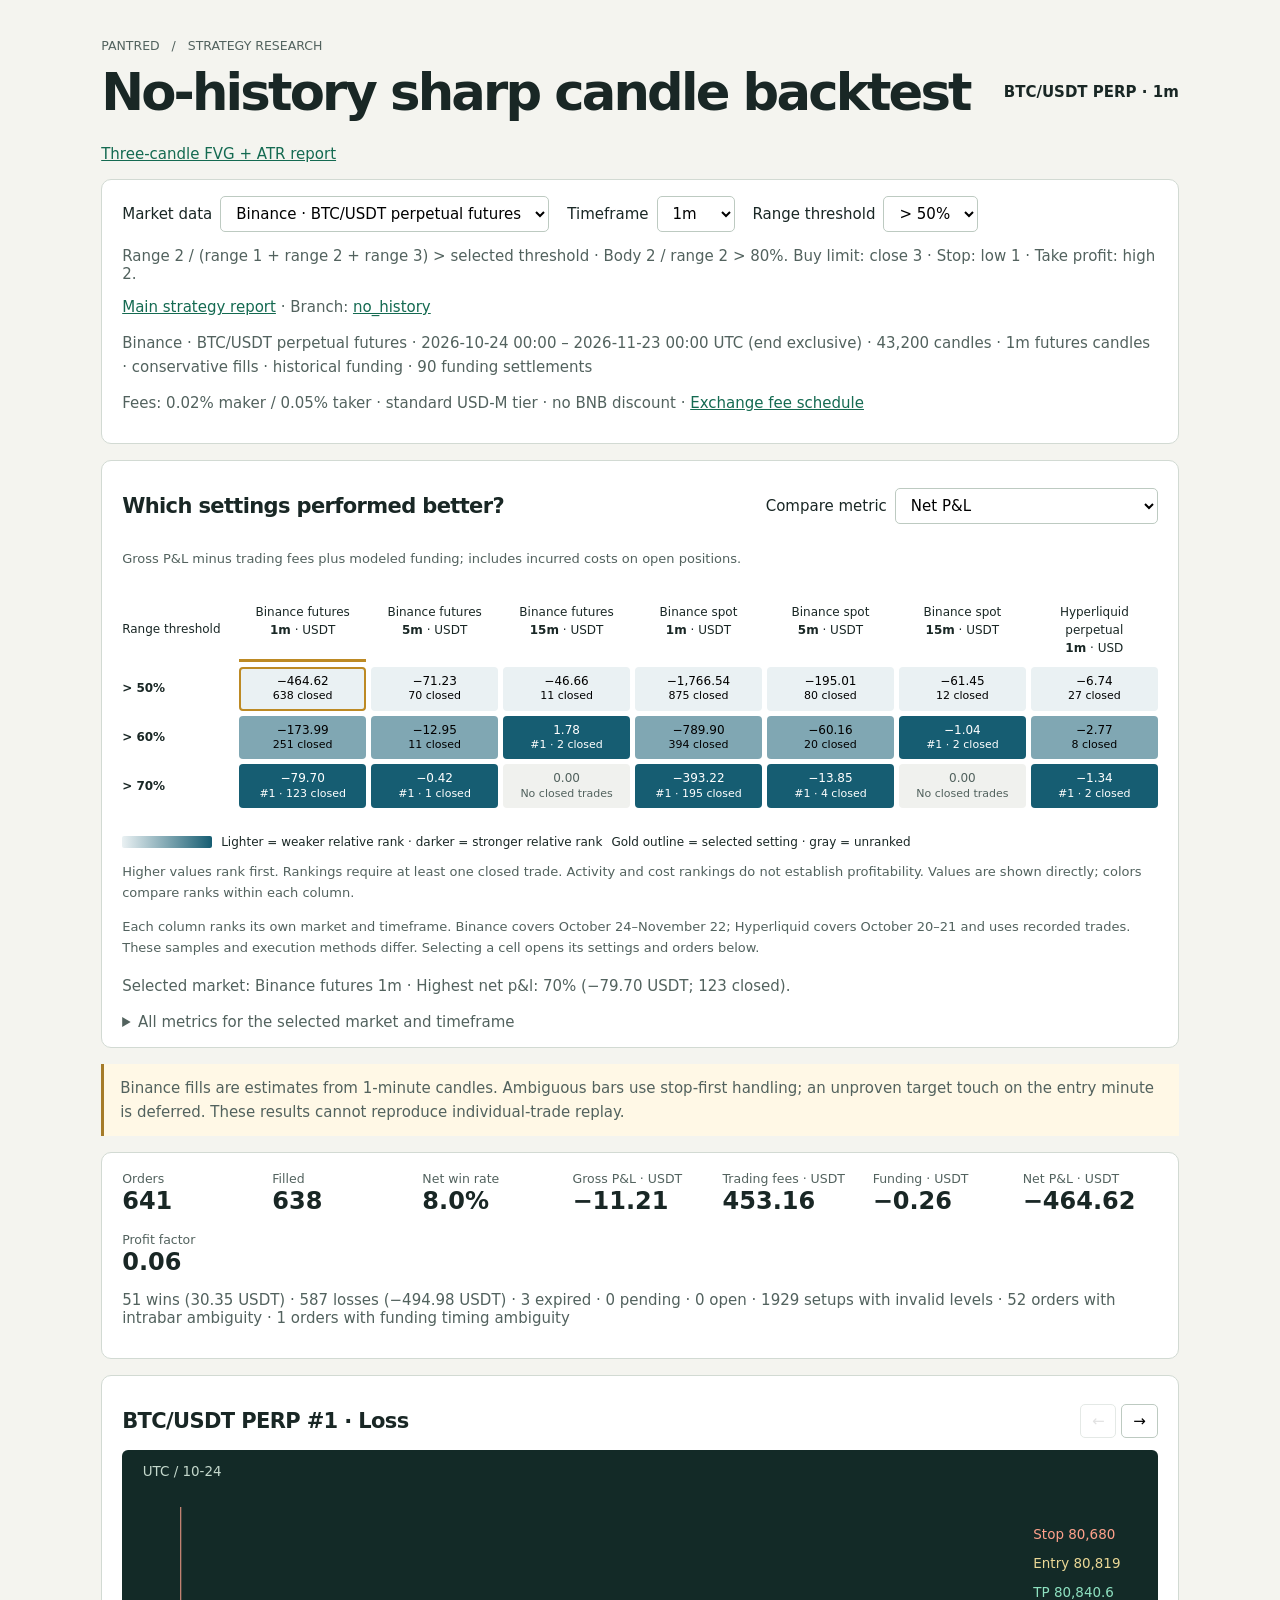
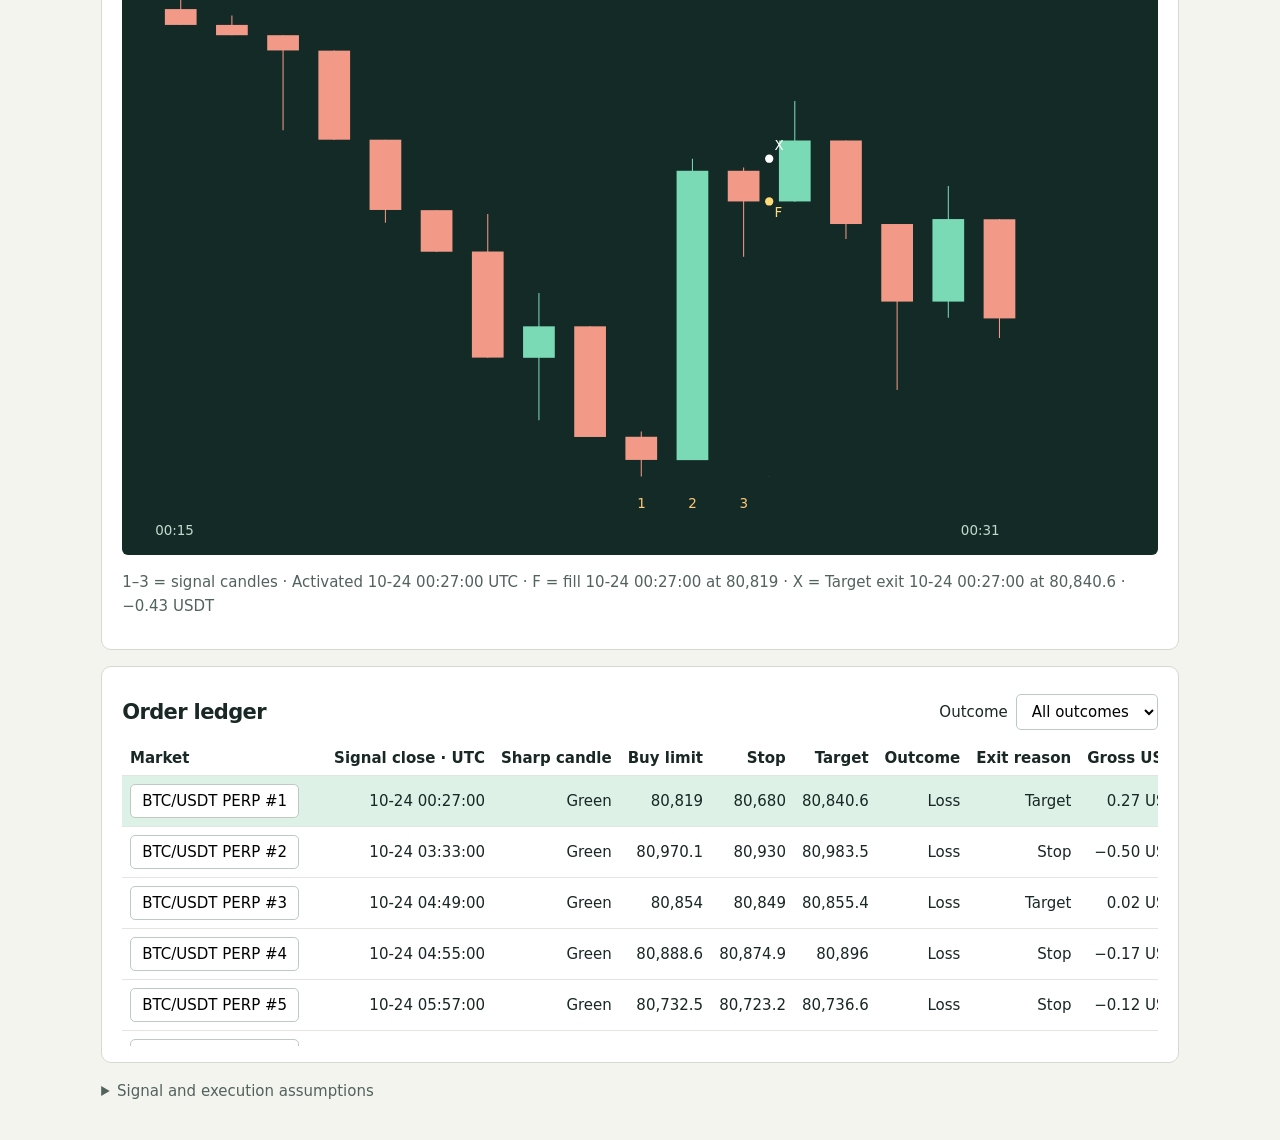
